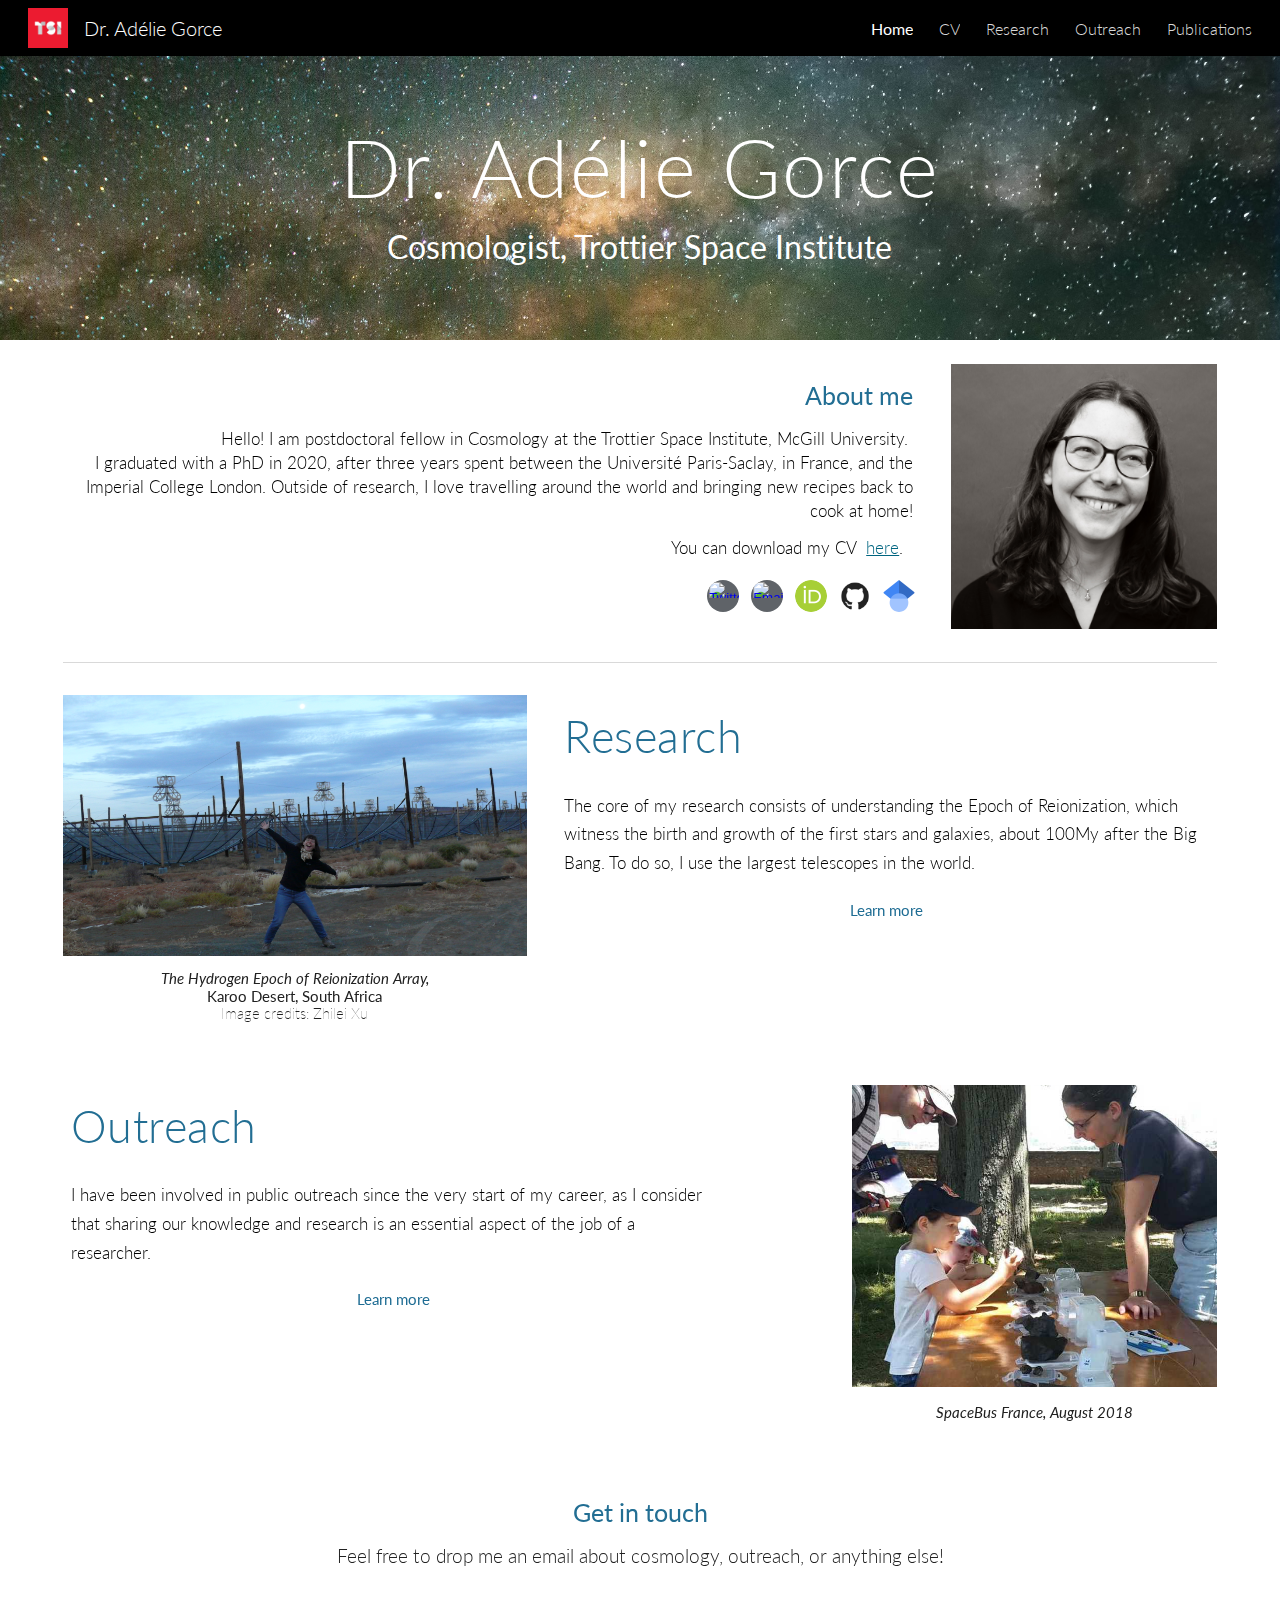
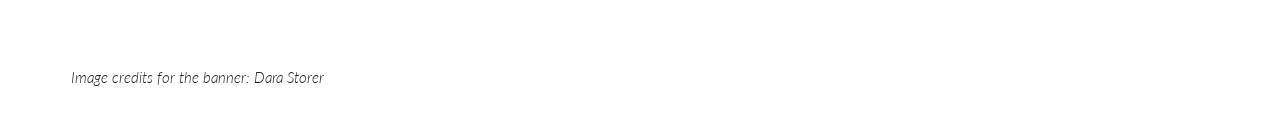
==== index.html @ de523c7a "Added site pictures" ====
<!DOCTYPE html><html lang="en"><head><meta name="google-site-verification" content="ETw1Xd-5YiRYXZxhkNo3bR3T015tTL8FIUYxfMXiI8A" /><meta charset="utf-8"><script nonce="xFZ-DB6CaqC1_EtNDK1drQ">var DOCS_timing={}; DOCS_timing['sl']=new Date().getTime();</script><script nonce="xFZ-DB6CaqC1_EtNDK1drQ">function _DumpException(e) {throw e;}</script><script nonce="xFZ-DB6CaqC1_EtNDK1drQ">_docs_flag_initialData={"docs-ails":"docs_warm","docs-fwds":"docs_nf","docs-crs":"docs_crs_nfd","docs-fl":1,"docs-l1lc":7,"docs-l1lm":"unknown","docs-l2lc":7,"docs-l2lm":"unknown","docs-l2t":0,"docs-orl":9,"docs-shdn":1,"docs-tfh":"","info_params":{"token":"AHL0AtKto4W-mHdZw6TuOHR5piVI-UGzxw:1677596021120"},"docs-eohmo":false,"uls":"{\"langs\":[\"en_CA\"],\"itcs\":[],\"override\":\"\",\"selected\":\"\",\"activated\":false}","scotty_upload_url":"/upload/sites/resumable","docs-net-udmi":500000,"docs-net-udpt":40000,"docs-net-udur":"/upload/blob/sites","docs-net-usud":true,"docs-obsImUrl":"https://ssl.gstatic.com/docs/common/netcheck.gif","docs-efrsde":false,"docs-text-ewf":true,"docs-wfsl":["ca","da","de","en","es","fi","fr","it","nl","no","pt","sv"],"docs-efpsf":true,"docs-ejsfawf":false,"docs-eksfawf":false,"docs-edfn":true,"docs-efpsp":true,"docs-localstore-eidsilfm":false,"docs-ecfdsfj":false,"docs-esreff":false,"docs-ecuach":false,"docs-cclt":2033,"docs-ecci":false,"docs-esi":false,"docs-api-keys":{},"buildLabel":"atari_2023.08-Tue-0500_RC00","docs-show_debug_info":false,"ondlburl":"//docs.google.com","drive_url":"//drive.google.com","app_url":"https://sites.google.com/","docs-itrf":false,"docs-gsmd":"","docs-eidfc":true,"docs-msid":32767,"docs-mif":1000,"docs-icdmt":["image/png","image/jpeg"],"docs-rauiu":false,"docs-mip":50000000,"docs-eatt":false,"docs-mib":50000000,"docs-mid":2048,"docs-rid":1024,"docs-sup":"","docs-seu":"https://sites.google.com/d/1Ksxao2IYaR6INYoZJVdm6QwtVvaYiHre/edit","docs-crp":"/d/1Ksxao2IYaR6INYoZJVdm6QwtVvaYiHre/p/18YQhB7fpCAA8FFAHOoiD18oKYyTHAZwx/takeout","docs-crq":"siteRevision\u003d1\u0026pageRevision\u003d1\u0026token\u003dAIS0cV9vLoQZklnDi_GKvCwnA2Jg4npvSxKgDz4eSE83f6O3BTMgXRdWGaH1-l8qQHSl4VUTiTfdKbMxcvU7aQXYgAGaCE87TWa7Zk8my0Bp1fpsMbieu8lqMiqP8d5ZysvuR2vs7Vkn6w%3D%3D\u0026isHead\u003dtrue\u0026placeAllImagesInSiteDir\u003dfalse","docs-ucd":"docs.usercontent.google.com","docs-uptc":["lsrp","ca","sh","noreplica","tam","ntd","ths","ouid","sle","dl","hi","hi_ext","usp","urp","utm_source","utm_medium","utm_campaign","utm_term","utm_content"],"docs-doddn":"","docs-uddn":"","docs-cwsd":"","docs-spdy":false,"xdbcfAllowHostNamePrefix":true,"xdbcfAllowXpc":false,"docs-dbctc":false,"docs-ecid":false,"docs-iror":false,"docs-epq":false,"docs-gsoil":"docs_gsus","docs-ilbefsd":false,"docs-lbefm":0,"docs-lbesty":0,"docs-thtea":false,"docs-tdc":"[{\"id\":\"0:Basics\",\"name\":\"Basics\",\"deletedIds\":[]},{\"id\":\"0:Brochures\",\"name\":\"Brochures \\u0026 newsletters\",\"deletedIds\":[]},{\"id\":\"0:Calendars\",\"name\":\"Calendars \\u0026 schedules\",\"deletedIds\":[]},{\"id\":\"0:Business\",\"name\":\"Contracts, onboarding, and other forms\",\"deletedIds\":[]},{\"id\":\"0:Finance\",\"name\":\"Finance \\u0026 accounting\",\"deletedIds\":[]},{\"id\":\"0:Letters\",\"name\":\"Letters\",\"deletedIds\":[]},{\"id\":\"0:Reports\",\"name\":\"Reports \\u0026 proposals\",\"deletedIds\":[]},{\"id\":\"0:Planners\",\"name\":\"Trackers\",\"deletedIds\":[]},{\"id\":\"Unparented\",\"name\":\"Uncategorized\",\"deletedIds\":[\"0:NoTemplateCategories\"]}]","docs-ttt":0,"docs-tcdtc":"[]","docs-mtdl":500,"docs-ividtg":false,"docs-tdcp":0,"docs-tdvc":false,"docs-tmbp":false,"docs-hetsdd":false,"docs-hetsdiaow":false,"docs-tintd":false,"docs-tafl":true,"docs-erdiiv":false,"docs-ecei":false,"docs-acap":["docs.security.access_capabilities",1,1,1,1,1,1,1,1,1,1,1,1,1,1,1,0,1,1,0,0,0,0],"docs-ci":"1Ksxao2IYaR6INYoZJVdm6QwtVvaYiHre","docs-eccfs":false,"docs-eefufd":false,"docs-ndt":"Untitled site","docs-prn":"Google Sites","docs-een":false,"docs-as":"","docs-etdimo":false,"docs-mdck":"","docs-mriim":1800000,"docs-eccbs":false,"docs-rlmp":true,"docs-mmpt":9000,"docs-erd":false,"docs-erfar":false,"docs-ensb":false,"docs-ddts":false,"docs-uootuns":false,"docs-amawso":false,"docs-ofmpp":false,"docs-anlpfdo":false,"docs-eslars":true,"docs-eem":false,"docs-phe":"","docs-glu":"","docs-wsu":"","docs-wsup":"","docs-pse":"PROD","docs-sccfo":"PROD","docs-eridm":false,"docs-pid":"101232132586285736012","docs-eedmlf":false,"docs-emmda":false,"docs-ricocpb":false,"docs-rdowr":false,"docs-effnp":false,"docs-cttmtbr":0,"docs-eaaswoc":false,"docs-edlo":false,"docs-cttmteq":0,"docos-edces":false,"docs-dec":false,"docs-eiasrpu":false,"docs-ectt":false,"docs-ebbouf":false,"docs-ecgd":false,"docs-pcfloc":false,"docs-dsps":false,"docs-embmd":true,"docs-hft":"","docs-ececs":false,"docs-ecurf":false,"docs-efsii":false,"docs-elcfd":false,"docs-edmitm":false,"docs-enjec":false,"server_time_ms":1677596021123,"gaia_session_id":"","app-bc":"#3f51b5","enable_iframed_embed_api":false,"docs-isb":false,"docs-agdc":false,"docs-anddc":true,"docs-adndldc":false,"docs-dhnap":"sites.google.com","docs-ds":"https","docs-text-efrnma":false,"docs-clibs":1000,"docs-cirts":0,"docs-cide":true,"docs-cn":"","docs-dom":false,"docs-epbqbl":false,"docs-ecer":false,"docs-ecir":false,"docs-ecssl":false,"docs-ecped":false,"docs-ecprgba":false,"docs-eccc":false,"docs-echiu":true,"docs-edpq":false,"docs-edamc":false,"docs-edomic":false,"docos-eddltc":true,"docos-edcab":true,"docs-eddm":false,"docs-edsi":false,"kix-edrat":false,"kix-edratv2":false,"docs-edhqlfr":false,"docs-eehlb":false,"docs-reiie":true,"docs-fwd":false,"docs-efpgwb":false,"docs-efu":false,"docs-eibu":false,"docs-eibs":false,"docs-eiecr":true,"docs-eimlfh":false,"docs-eiemu":false,"docs-eir":false,"docs-elds":false,"docs-eoso":false,"docs-epmi":false,"docs-eph":false,"docs-epat":true,"docs-net-erseh":false,"docs-esbws":false,"kix-eshcmp":false,"docs-essph":false,"docs-eswwu":false,"docs-ete":false,"docs-eud":false,"docs-eult":false,"docs-ekwb":false,"docs-extcd":false,"docs-net-ehfeb":false,"docs-hcwidu":false,"docs-ipmmp":true,"docs-ipuv":true,"docs-tdd":false,"docs-plimif":20.0,"docs-rsc":"","docs-rgifem":true,"docs-sptm":false,"docs-ssi":false,"docs-uenla":false,"docs-uetm":false,"docs-uht":"","docs-uoci":"","docs-wia":"MORE_ICONS","docs-gth":"","docs-ndsom":[],"docs-dm":"application/vnd.google-apps.drive-sdk.897606708560","docs-sdsom":[],"docs-po":"https://sites.google.com","docs-to":"https://sites.google.com","docs-egit":false,"opendv":false,"onePickImportDocumentUrl":"","opmbs":50000000,"opmpd":7071,"opbu":"https://docs.google.com/picker","opru":"https://sites.google.com/relay.html","opdu":true,"ophi":"atari","opst":"","opuci":"","docs-eopiiv2":true,"projector_base_url":"//drive.google.com","docs-drk":[],"docs-erkpp":false,"docs-erkfsu":true,"docs-pn":171,"docs-ct":"s","docs-rn":1989902459,"docs-idu":false,"docs-cpv":1,"docs-hecud":false,"docs-heoi":false,"docs-urouih":false,"docs-alu":"https://myaccount.google.com/language","docs-hue":"adelie.gorce@gmail.com","docs-ect":true,"docs-edt":true,"docs-cpks":["[\"bfc5b9f7080895e1\",\"AAVFbsEjDxE7R4aJxmsNcJ5FoTrox9UhHFRX4Oqv4SLa9colWlBo18YkP3C+mSDJFdw9d/3FL06j\"]","[\"d2118726c1ac2cba\",\"AK2fzyAWh124qkiPYFdPR1HVyWSWtb2IZgOocLkpN+VhOi+GSoo4aqaw73eFpBOv1SmlVcksYKdu\"]"],"docs-hasid":"Sites","docs-hdod":"sites.google.com","docs-ehci":false,"docs-hdck":"AIzaSyCF97XfLoejM9NhWDAZeOcjC6kOEsEmv6A","docs-hucs":true,"docs-hufcm":false,"docs-hunca":false,"docs-cbrs":50,"docs-caru":"https://clients6.google.com","docs-cbau":"https://drive.google.com","docs-cfru":"https://lh3.google.com","docs-ctak":"AIzaSyAWGrfCCr7albM3lmCc937gx4uIphbpeKQ","docs-cgav":0,"docs-cci":2,"docs-gap":"/drive/v2internal","jobset":"prod","docs-eafn":false,"docs-nad":"sites.google.com","docs-ccwt":80,"docs-epcc":false,"docs-eqspdcc":false,"docs-eqspdcd":false,"docs-esehbc":false,"docs-esehbd":false,"docs-sqcuu":true,"docs-uaid":false,"docs-uaqs":0,"docs-sol":false,"docs-dvs":1,"docs-dac":1,"docs-ilbrc":true,"docs-dlpe":false,"docs-eirj":false,"docs-erre":true,"docs-epvh":false,"docs-erfm":true,"enable_omnibox":true,"docs-eqam":false,"docs-euaool":false,"docs-eua":false,"docs-ebfgf":false,"docs-uahnt":"","docs-esap":true,"docs-efib":false,"docs-se":false,"docs-eaa":false,"docs-eecs":false,"docs-eisib":true,"docs-emtr":false,"docs-dafjera":false,"docs-daflia":false,"docs-dafgfma":false,"docs-fta-fnrhci":false,"docs-essu":true,"atari-emtpr":false,"atari-ebidm":true,"atari-ebids":false,"atari-emasgcfrg":true,"atari-edtm":true,"atari-eibrm":false,"atari-ectm":false,"atari-ects":false,"atari-ebam":true,"docs-text-elei":false,"docs-text-usc":true,"atari-bae":true,"docs-text-etsrdpn":false,"docs-text-etsrds":false,"docs-text-erdfs":false,"docs-text-encps":false,"docs-text-eeves":false,"docs-text-endes":false,"docs-text-etocls":false,"docs-text-escpv":false,"docs-text-efts":false,"docs-text-ecfs":false,"docs-text-ecss":false,"docs-text-evs":false,"docs-text-etvs":false,"docs-text-etvls":false,"docs-text-ethples":false,"docs-text-echs":false,"docs-text-eessips":false,"docs-text-eesntps":false,"docs-text-eesss":false,"docs-text-etls":false,"docs-text-eses":false,"docs-text-etes":false,"docs-text-ems":false,"docs-text-edctps":false,"docs-text-edctzs":false,"docs-text-eetsfem":false,"docs-text-eetpm":false,"docs-text-lns":false,"docs-text-ttts":false,"docs-text-edhcfs":false,"docs-text-etb":false,"docs-text-esbefr":false,"docs-text-ipi":false,"docs-etshc":false,"docs-text-tbcb":2.0E7,"docs-text-ftls":true,"docs-efsmsdl":false,"docs-euoftm":false,"docs-text-etof":false,"docs-etbe":false,"docs-text-ehlb":false,"docs-text-epa":true,"docs-text-ecls":true,"docs-text-enbcr":false,"docs-text-svofc":false,"atari-esrt":true,"atari-ofdu":"https://docs.google.com/picker?protocol\u003dgadgets\u0026parent\u003dhttps://sites.google.com/relay.html\u0026hostId\u003datari-fonts\u0026title\u003dFonts\u0026hl\u003den\u0026origin\u003dhttps://sites.google.com\u0026navHidden\u003dtrue\u0026multiselectEnabled\u003dtrue\u0026selectButtonLabel\u003dOK\u0026nav\u003d((%22fonts%22))","atari-jefp":"/_/jserror","enable_csi":false,"csi_service_name":"","docs-jepp":"/_","docs-fpid":104240,"docs-enable_feedback_svg":true,"docs-hauc":true,"docs-huogmb":true,"docs-eeii":false,"docs-eldi":false,"docs-dli":false,"docs-liap":"/logImpressions","ilcm":{"eui":"AHKXmL31z0BInPYUME2AAj6kpFmcTyAXAlgvGrfe6F2slxtVBKUiAkSD0w2KB1AzeS_rpISUmpqK","je":1,"sstu":1677596021131846,"si":"CMyUqpe8uP0CFRFfHwodZnMFPQ","gsc":null,"ei":[5703839,5704621,5706832,5706836,5707711,5724153,5734412,5735806,5737254,5737441,5737800,5738529,5740814,5743124,5747263,5748029,5751766,5752694,5753329,5754229,5760348,5760827,5762729,5764268,5765551,5766777,5767851,5772865,5773678,5773834,5774347,5774385,5776517,5776853,5776917,5777194,5779802,5780205,14101306,14101502,14101510,14101534,48966122,49369425,49372443,49375322,49376001,49378889,49451559,49453045,49453794,49472071,49487578,49499456,49512373,49622831,49623181,49624080,49644023,49700904,49703991,49765382,49796937,49816165,49822929,49837788,49839579,49842863,49882822,49898325,49923487,49973419,49979307,50022334,50263472,50291080,50313182,50322323],"crc":0,"cvi":[]},"docs-ccdil":false,"docs-eil":true,"docs-eoi":false,"docs-ema":true,"docs-emi":true,"docs-eeytpgc":true,"docs-feytpgc":false,"docs-nrfd":false,"docs-dcr":false,"docs-saww":false,"docs-eytpgcv":0,"docs-jscb":false}; _docs_flag_cek='OqGLvfO_6z3NbFba77vbjQ\x3d\x3d'; if (window['DOCS_timing']) {DOCS_timing['ifdld']=new Date().getTime();}</script><meta name="viewport" content="width=device-width, initial-scale=1"><meta http-equiv="X-UA-Compatible" content="IE=edge"><meta name="referrer" content="strict-origin-when-cross-origin"><link rel="icon" href="https://ssl.gstatic.com/atari/images/public/favicon.ico"><link href="https://fonts.googleapis.com/css?family=Lato%3A300%2C300italic%2C400%2C400italic%2C700%2C700italic&display=swap" rel="stylesheet" nonce="IoZYrYeXfXjmvQR4C-hB-g"><link href="https://fonts.googleapis.com/css?family=Google+Sans:400,500|Roboto:300,400,500,700|Source+Code+Pro:400,700&display=swap" rel="stylesheet" nonce="IoZYrYeXfXjmvQR4C-hB-g"><style nonce="IoZYrYeXfXjmvQR4C-hB-g">@media only screen and (max-width: 479px){.puwcIf{font-size: 20.0pt;}}@media only screen and (min-width: 480px) and (max-width: 767px){.puwcIf{font-size: 22.0pt;}}@media only screen and (min-width: 768px) and (max-width: 1279px){.puwcIf{font-size: 24.0pt;}}@media only screen and (min-width: 1280px){.puwcIf{font-size: 24.0pt;}}@media only screen and (max-width: 479px){.afVDVd{font-size: 40.0pt;}}@media only screen and (min-width: 480px) and (max-width: 767px){.afVDVd{font-size: 51.0pt;}}@media only screen and (min-width: 768px) and (max-width: 1279px){.afVDVd{font-size: 60.0pt;}}@media only screen and (min-width: 1280px){.afVDVd{font-size: 60.0pt;}}</style><style nonce="IoZYrYeXfXjmvQR4C-hB-g">/*! normalize.css v2.1.1 | MIT License | git.io/normalize */article,aside,details,figcaption,figure,footer,header,hgroup,main,nav,section,summary{display:block}audio,canvas,video{display:inline-block}audio:not([controls]){display:none;height:0}[hidden]{display:none}html{font-family:sans-serif;-ms-text-size-adjust:100%;-webkit-text-size-adjust:100%}body{margin:0}a:focus{outline:thin dotted}a:active,a:hover{outline:0}h1{font-size:2em;margin:.67em 0}abbr[title]{border-bottom:1px dotted}b,strong{font-weight:bold}dfn{font-style:italic}hr{box-sizing:content-box;height:0}mark{background:#ff0;color:#000}code,kbd,pre,samp{font-family:monospace,serif;font-size:1em}pre{white-space:pre-wrap}q{quotes:"\201C" "\201D" "\2018" "\2019"}small{font-size:80%}sub,sup{font-size:75%;line-height:0;position:relative;vertical-align:baseline}sup{top:-.5em}sub{bottom:-.25em}img{border:0}svg:not(:root){overflow:hidden}figure{margin:0}fieldset{border:1px solid #c0c0c0;margin:0 2px;padding:.35em .625em .75em}legend{border:0;padding:0}button,input,select,textarea{font-family:inherit;font-size:100%;margin:0}button,input{line-height:normal}button,select{text-transform:none}button,html input[type="button"],input[type="reset"],input[type="submit"]{-webkit-appearance:button;cursor:pointer}button[disabled],html input[disabled]{cursor:default}input[type="checkbox"],input[type="radio"]{box-sizing:border-box;padding:0}input[type="search"]{-webkit-appearance:textfield;box-sizing:content-box}input[type="search"]::-webkit-search-cancel-button,input[type="search"]::-webkit-search-decoration{-webkit-appearance:none}button::-moz-focus-inner,input::-moz-focus-inner{border:0;padding:0}textarea{overflow:auto;vertical-align:top}table{border-collapse:collapse;border-spacing:0}.VIpgJd-TzA9Ye-eEGnhe{position:relative;display:-moz-inline-box;display:inline-block}* html .VIpgJd-TzA9Ye-eEGnhe{display:inline}*:first-child+html .VIpgJd-TzA9Ye-eEGnhe{display:inline}group,row,tile{display:block}.XKSfm-Sx9Kwc,.XKSfm-Sx9Kwc-xJ5Hnf{z-index:110}html{height:100%}body{height:100%;padding:0}.fktJzd *,.fktJzd *:before,.fktJzd *:after{-webkit-box-sizing:border-box;-webkit-box-sizing:border-box;box-sizing:border-box}.LS81yb,.oKdM2c{width:100%;margin-top:0;margin-bottom:0;max-width:1280px;*zoom:1}.LS81yb{padding-left:5px;padding-right:5px}.JNdkSc,.jXK9ad,.oaCj6d{-webkit-box-sizing:border-box;box-sizing:border-box;display:inline-block;padding-left:0;padding-right:0;position:relative;vertical-align:top;width:100%}.jXK9ad-SmKAyb{width:100%}.vB4mjb{-webkit-align-items:center;align-items:center;height:64px;display:-webkit-box;display:-webkit-flex;display:flex;-webkit-justify-content:center;justify-content:center;padding:0 12px;width:100%}.jCzMm{overflow:hidden;overflow-wrap:break-word}@media only screen and (max-width:479px){.vB4mjb{height:48px;padding:0 6px}.vB4mjb.phf0q{-webkit-flex-direction:column;flex-direction:column;height:96px}.jCzMm{margin-top:4px;margin-bottom:12px;overflow:hidden;text-align:center;text-overflow:ellipsis;white-space:nowrap;width:100%}.vKRmoe{margin-bottom:8px}.vB4mjb .vKRmoe{padding-left:0}}.vKRmoe{display:-webkit-box;display:-webkit-flex;display:flex;padding-left:23px}.cc0d9d{-webkit-box-flex:0;-webkit-flex:0;flex:0;position:relative;margin-top:10px;display:-webkit-box;display:-webkit-flex;display:flex;-webkit-box-orient:horizontal;-webkit-box-direction:normal;-webkit-flex-direction:row;flex-direction:row;-webkit-box-pack:center;-webkit-justify-content:center;justify-content:center;-webkit-box-align:center;-webkit-align-items:center;align-items:center}.ZbQFKd{height:10px;width:10px;margin:0 4px;background-color:rgb(189,193,198);border-radius:50%;display:inline-block;-webkit-transition:background-color .6s ease,width .4s ease-in-out,height .4s ease-in-out;transition:background-color .6s ease,width .4s ease-in-out,height .4s ease-in-out}.ZbQFKd.iBBDgd{height:0;width:0;margin:0}.ZbQFKd.qIwn1b{height:8px;width:8px}.ZbQFKd.kshb5{height:6px;width:6px}.dVFkob{-webkit-box-flex:0;-webkit-flex:0 1 1.2em;flex:0 1 1.2em;height:1.2em;overflow:hidden;padding:0 8px;text-align:center;display:-webkit-box;display:-webkit-flex;display:flex;-webkit-box-pack:center;-webkit-justify-content:center;justify-content:center;-webkit-box-orient:vertical;-webkit-box-direction:normal;-webkit-flex-direction:column;flex-direction:column;margin-top:10px;position:relative;font-size:9pt}.Ecdcnc{overflow:hidden;position:relative;text-overflow:ellipsis;white-space:nowrap}.L6cTce{display:none!important}::-webkit-scrollbar{height:16px;overflow:visible}::-webkit-scrollbar-button{height:0;width:0}::-webkit-scrollbar-track{background-clip:padding-box;border:solid transparent;border-width:0 0 0 4px}::-webkit-scrollbar-track:horizontal{border-width:4px 0 0}::-webkit-scrollbar-track:hover{background-color:rgba(0,0,0,.05);-webkit-box-shadow:inset 1px 0 0 rgba(0,0,0,.1);box-shadow:inset 1px 0 0 rgba(0,0,0,.1)}::-webkit-scrollbar-track:horizontal:hover{-webkit-box-shadow:inset 0 1px 0 rgba(0,0,0,.1);box-shadow:inset 0 1px 0 rgba(0,0,0,.1)}::-webkit-scrollbar-track:active{background-color:rgba(0,0,0,.05);-webkit-box-shadow:inset 1px 0 0 rgba(0,0,0,.14),inset -1px 0 0 rgba(0,0,0,.07);box-shadow:inset 1px 0 0 rgba(0,0,0,.14),inset -1px 0 0 rgba(0,0,0,.07)}::-webkit-scrollbar-track:horizontal:active{-webkit-box-shadow:inset 0 1px 0 rgba(0,0,0,.14),inset 0 -1px 0 rgba(0,0,0,.07);box-shadow:inset 0 1px 0 rgba(0,0,0,.14),inset 0 -1px 0 rgba(0,0,0,.07)}.tk3N6e-qrhCuc-to915::-webkit-scrollbar-track:hover{background-color:rgba(255,255,255,.1);-webkit-box-shadow:inset 1px 0 0 rgba(255,255,255,.2);box-shadow:inset 1px 0 0 rgba(255,255,255,.2)}.tk3N6e-qrhCuc-to915::-webkit-scrollbar-track:horizontal:hover{-webkit-box-shadow:inset 0 1px 0 rgba(255,255,255,.2);box-shadow:inset 0 1px 0 rgba(255,255,255,.2)}.tk3N6e-qrhCuc-to915::-webkit-scrollbar-track:active{background-color:rgba(255,255,255,.1);-webkit-box-shadow:inset 1px 0 0 rgba(255,255,255,.25),inset -1px 0 0 rgba(255,255,255,.15);box-shadow:inset 1px 0 0 rgba(255,255,255,.25),inset -1px 0 0 rgba(255,255,255,.15)}.tk3N6e-qrhCuc-to915::-webkit-scrollbar-track:horizontal:active{-webkit-box-shadow:inset 0 1px 0 rgba(255,255,255,.25),inset 0 -1px 0 rgba(255,255,255,.15);box-shadow:inset 0 1px 0 rgba(255,255,255,.25),inset 0 -1px 0 rgba(255,255,255,.15)}::-webkit-scrollbar-thumb{min-height:28px;padding:100px 0 0;-webkit-box-shadow:inset 1px 1px 0 rgba(0,0,0,.1),inset 0 -1px 0 rgba(0,0,0,.07);box-shadow:inset 1px 1px 0 rgba(0,0,0,.1),inset 0 -1px 0 rgba(0,0,0,.07)}::-webkit-scrollbar-thumb:horizontal{border-width:6px 1px 1px;padding:0 0 0 100px;-webkit-box-shadow:inset 1px 1px 0 rgba(0,0,0,.1),inset -1px 0 0 rgba(0,0,0,.07);box-shadow:inset 1px 1px 0 rgba(0,0,0,.1),inset -1px 0 0 rgba(0,0,0,.07)}::-webkit-scrollbar-thumb:hover{-webkit-box-shadow:inset 1px 1px 1px rgba(0,0,0,.25);box-shadow:inset 1px 1px 1px rgba(0,0,0,.25)}::-webkit-scrollbar-thumb:active{-webkit-box-shadow:inset 1px 1px 3px rgba(0,0,0,.35);box-shadow:inset 1px 1px 3px rgba(0,0,0,.35)}.tk3N6e-qrhCuc-to915::-webkit-scrollbar-thumb{background-color:rgba(255,255,255,.3);-webkit-box-shadow:inset 1px 1px 0 rgba(255,255,255,.15),inset 0 -1px 0 rgba(255,255,255,.1);box-shadow:inset 1px 1px 0 rgba(255,255,255,.15),inset 0 -1px 0 rgba(255,255,255,.1)}.tk3N6e-qrhCuc-to915::-webkit-scrollbar-thumb:horizontal{-webkit-box-shadow:inset 1px 1px 0 rgba(255,255,255,.15),inset -1px 0 0 rgba(255,255,255,.1);box-shadow:inset 1px 1px 0 rgba(255,255,255,.15),inset -1px 0 0 rgba(255,255,255,.1)}.tk3N6e-qrhCuc-to915::-webkit-scrollbar-thumb:hover{background-color:rgba(255,255,255,.6);-webkit-box-shadow:inset 1px 1px 1px rgba(255,255,255,.37);box-shadow:inset 1px 1px 1px rgba(255,255,255,.37)}.tk3N6e-qrhCuc-to915::-webkit-scrollbar-thumb:active{background-color:rgba(255,255,255,.75);-webkit-box-shadow:inset 1px 1px 3px rgba(255,255,255,.5);box-shadow:inset 1px 1px 3px rgba(255,255,255,.5)}.tk3N6e-qrhCuc-xTH6G::-webkit-scrollbar-track{border-width:0 1px 0 6px}.tk3N6e-qrhCuc-xTH6G::-webkit-scrollbar-track:horizontal{border-width:6px 0 1px}.tk3N6e-qrhCuc-xTH6G::-webkit-scrollbar-track:hover{background-color:rgba(0,0,0,.035);-webkit-box-shadow:inset 1px 1px 0 rgba(0,0,0,.14),inset -1px -1px 0 rgba(0,0,0,.07);box-shadow:inset 1px 1px 0 rgba(0,0,0,.14),inset -1px -1px 0 rgba(0,0,0,.07)}.tk3N6e-qrhCuc-xTH6G.tk3N6e-qrhCuc-to915::-webkit-scrollbar-track:hover{background-color:rgba(255,255,255,.07);-webkit-box-shadow:inset 1px 1px 0 rgba(255,255,255,.25),inset -1px -1px 0 rgba(255,255,255,.15);box-shadow:inset 1px 1px 0 rgba(255,255,255,.25),inset -1px -1px 0 rgba(255,255,255,.15)}.tk3N6e-qrhCuc-xTH6G::-webkit-scrollbar-thumb{border-width:0 1px 0 6px}.tk3N6e-qrhCuc-xTH6G::-webkit-scrollbar-thumb:horizontal{border-width:6px 0 1px}::-webkit-scrollbar-corner{background:transparent}body::-webkit-scrollbar-track-piece{background-clip:padding-box;background-color:#f5f5f5;border:solid #fff;border-width:0 0 0 3px;-webkit-box-shadow:inset 1px 0 0 rgba(0,0,0,.14),inset -1px 0 0 rgba(0,0,0,.07);box-shadow:inset 1px 0 0 rgba(0,0,0,.14),inset -1px 0 0 rgba(0,0,0,.07)}body::-webkit-scrollbar-track-piece:horizontal{border-width:3px 0 0;-webkit-box-shadow:inset 0 1px 0 rgba(0,0,0,.14),inset 0 -1px 0 rgba(0,0,0,.07);box-shadow:inset 0 1px 0 rgba(0,0,0,.14),inset 0 -1px 0 rgba(0,0,0,.07)}body::-webkit-scrollbar-thumb{border-width:1px 1px 1px 5px}body::-webkit-scrollbar-thumb:horizontal{border-width:5px 1px 1px}body::-webkit-scrollbar-corner{background-clip:padding-box;background-color:#f5f5f5;border:solid #fff;border-width:3px 0 0 3px;-webkit-box-shadow:inset 1px 1px 0 rgba(0,0,0,.14);box-shadow:inset 1px 1px 0 rgba(0,0,0,.14)}html{font-size:16px}ul,ul ul{list-style-type:square}.yaqOZd{-webkit-background-size:cover;background-size:cover;display:table;position:relative;table-layout:fixed;width:100%}.IFuOkc{-webkit-background-size:cover;background-size:cover;display:table;table-layout:fixed}@media only screen and (max-width:767px){.yaqOZd,.IFuOkc{padding-bottom:0;padding-top:0}}@media only screen and (min-width:768px){.yaqOZd:not(.LB7kq):not(.WxWicb){padding-bottom:1.5rem;padding-top:1.5rem}}.yaqOZd:before,.IFuOkc:before,.IFuOkc:after,.zfr3Q:before,.baZpAe:before{bottom:0;content:"";display:none;left:0;pointer-events:none;position:absolute;right:0;top:0}.nyKByd .IFuOkc:before{background-color:#212121;opacity:0;display:block}.tpmmCb .IFuOkc:before{background-color:#fff;opacity:0;display:block}.IFuOkc{display:table-cell;height:100%;left:0;pointer-events:none;position:absolute;top:0;width:100%}.WFZZBb .jXK9ad{vertical-align:middle}.cJgDec .aw5Odc,.cJgDec .dhtgD:hover,.cJgDec .dhtgD:visited,.LB7kq .aw5Odc,.LB7kq .dhtgD:hover,.LB7kq .dhtgD:visited{color:inherit}.mYVXT{display:table-cell;vertical-align:middle;width:100%}.nku4ae{max-width:1184px;margin:auto}.nku4ae.U5PNae{max-width:752px;margin:auto}.zfr3Q{font-variant-ligatures:none;margin:0;outline:none;position:relative}.zfr3Q[dir="rtl"]{text-align:right}.TMjjoe:not(.TYR86d){display:block}.qM9fHf{background-color:rgba(0,0,0,.06);font-family:"Source Code Pro","monospace";font-weight:400}.s1gOZb{background-color:rgba(0,0,0,.06);border:1px solid rgba(255,255,255,.12);-webkit-border-radius:3px;border-radius:3px;margin:12px 0 0 0;padding:5px}.FVr0A code{font-family:"Source Code Pro","monospace"}.zfr3Q.FVr0A{line-height:1.4;margin:0}.yaqOZd .zfr3Q:first-child,.zfr3Q:first-child,.BKnRcf:first-child,.UVNKR:first-child,.n8H08c .TYR86d:first-child{margin-top:0;padding-top:0}.yaqOZd .aP9Z7e:first-child+.zfr3Q,.aP9Z7e:first-child+.zfr3Q{margin-top:0;padding-top:0}.yaqOZd .aP9Z7e:first-child,.aP9Z7e:first-child{margin-bottom:0}.yaqOZd .zfr3Q:last-child,.zfr3Q:last-child,.BKnRcf:last-child,.UVNKR:last-child,.n8H08c .TYR86d:last-child{margin-bottom:0;padding-bottom:0}.n8H08c{padding-left:20px;margin:6px 0 0 0}.n8H08c .n8H08c,.n8H08c .TYR86d{margin:6px 0 0 0}.zfr3Q{text-decoration:inherit;color:inherit;font-size:inherit;font-style:inherit;font-weight:inherit}.dhtgD{color:inherit;font-size:inherit;font-style:inherit;font-weight:inherit;text-decoration:underline}.aw5Odc{color:inherit}.dhtgD.rXJpyf,.dhtgD.rXJpyf:hover{color:inherit}a.chg4Jd:focus{outline:0;-webkit-box-shadow:0 0 0 2px #4285f4,0 0 0 3px rgba(255,255,255,.8);box-shadow:0 0 0 2px #4285f4,0 0 0 3px rgba(255,255,255,.8)}a.chg4Jd.HB1eCd-X3SwIb-hSRGPd:focus,a.chg4Jd.HB1eCd-X3SwIb-hSRGPd-di8rgd-KBDgbd:focus{-webkit-box-shadow:none;box-shadow:none}a.HB1eCd-X3SwIb-hSRGPd-di8rgd-KBDgbd{padding:2px;margin:-2px}a.HB1eCd-X3SwIb-hSRGPd-di8rgd-KBDgbd:focus{border:1px dashed;padding:1px}a.HB1eCd-X3SwIb-hSRGPd{padding:2px!important;margin:-2px -2px -2px 4px}a.HB1eCd-X3SwIb-hSRGPd:focus{border:1px dashed;padding:1px!important}::-webkit-scrollbar{-webkit-border-radius:100px;background-color:rgba(0,0,0,0);width:9px}::-webkit-scrollbar-thumb{-webkit-border-radius:100px;background:rgba(0,0,0,.2)}::-webkit-scrollbar-thumb:hover{-webkit-border-radius:100px;background:rgba(0,0,0,.35)}::-webkit-scrollbar-thumb:active{-webkit-border-radius:4px;background:rgba(0,0,0,.45)}.Zjiec:before,.YTv4We:before,.j10yRb:before{bottom:0;content:"";display:none;left:0;pointer-events:none;position:absolute;right:0;top:0}.PsKE7e,.I35ICb>a{color:inherit;font-size:inherit;font-style:inherit;font-weight:inherit}.PsKE7e,.I35ICb>a{text-decoration:inherit}.IKA38e{padding-right:12px}.I35ICb{position:relative}.hDrhEe{padding-left:12px;vertical-align:middle}.aJHbb{cursor:pointer;overflow:hidden}.aJHbb:focus{outline:0}.JzO0Vc{width:250px}.jYxBte{list-style-type:none;margin:0;padding:0}.jYxBte ul{list-style-type:none;padding-left:0}.PsKE7e,.aJHbb{display:block;position:relative;text-overflow:ellipsis;white-space:nowrap}.Zjiec{cursor:pointer;position:relative;text-decoration:none;z-index:20}.Zjiec>span{color:inherit;display:block;outline:none;overflow:hidden;position:relative;text-overflow:ellipsis}.YTv4We{color:white;cursor:pointer;height:55px;outline:none;padding:16px 12px;width:48px}.YTv4We:before{height:32px;left:8px;top:12px;width:32px}.j10yRb{bottom:50%;cursor:pointer;display:inline-block;height:24px;left:-36px;outline:none;padding-left:12px;position:absolute;-webkit-transform:translateY(50%);transform:translateY(50%);vertical-align:middle;width:36px}.j10yRb:before{left:12px}.YTv4We.chg4Jd:focus:before,.j10yRb.chg4Jd:focus:before{color:white;display:block;border-style:solid;border-width:1px}.ZXW7w{opacity:.26}.wFCWne{transition:transform 0.45s cubic-bezier(0.4,0,0.2,1);height:24px;width:24px}.hlJH0,.HBu6N,.cLAGQe{transition:transform 0.45s cubic-bezier(0.4,0,0.2,1)}.wFCWne path.HBu6N.o0iVae{-webkit-transition:all 0.45s cubic-bezier(0.4,0,0.2,1),opacity 0.45s 0.45s;transition:all 0.45s cubic-bezier(0.4,0,0.2,1),opacity 0.45s 0.45s}.wFCWne.o0iVae{-webkit-transform:rotate(90deg);transform:rotate(90deg)}.o0iVae .hlJH0{-webkit-transform:rotate(45deg) translate(0px,5px);transform:rotate(45deg) translate(0px,5px)}.o0iVae .HBu6N{-webkit-transform:rotate(135deg);transform:rotate(135deg);opacity:0}.o0iVae .cLAGQe{-webkit-transform:rotate(135deg) translate(0px,-5px);transform:rotate(135deg) translate(0px,-5px)}.JzO0Vc{-webkit-transition:left 0.5s cubic-bezier(0.4,0,0.2,1);transition:left 0.5s cubic-bezier(0.4,0,0.2,1);-webkit-transition-delay:.125s;transition-delay:.125s;left:-100%;padding-top:56px}.JzO0Vc.jsnVQ{-webkit-transition-delay:0s;transition-delay:0s;-webkit-transition:left 0.5s cubic-bezier(0.4,0,0.2,1);transition:left 0.5s cubic-bezier(0.4,0,0.2,1);left:0}.IKA38e{-webkit-transition:left 0s 0.5s,opacity 0.375s 0.125s cubic-bezier(0.4,0,1,1);transition:left 0s 0.5s,opacity 0.375s 0.125s cubic-bezier(0.4,0,1,1);left:-32px;opacity:0;padding-left:36px}.JzO0Vc .IKA38e.r8s4j-R6PoUb{padding-left:36px}.JzO0Vc .IKA38e.r8s4j-ibL1re{padding-left:56px}.JzO0Vc .IKA38e.r8s4j-c5RTEf{padding-left:76px}.JzO0Vc .IKA38e.r8s4j-II5mzb{padding-left:96px}.JzO0Vc .IKA38e.r8s4j-wNfPc{padding-left:116px}.baH5ib .hDrhEe{padding-left:4px}.baH5ib .j10yRb{left:-32px}.jsnVQ .IKA38e{-webkit-transition:left 0.375s cubic-bezier(0.4,0,1,1),opacity 0.375s cubic-bezier(0.4,0,1,1);transition:left 0.375s cubic-bezier(0.4,0,1,1),opacity 0.375s cubic-bezier(0.4,0,1,1);-webkit-transition-delay:1.125s;transition-delay:1.125s;left:0;opacity:1}.jsnVQ .jYxBte>li:nth-child(1) .IKA38e{-webkit-transition-delay:0.125s;transition-delay:0.125s}.jsnVQ .jYxBte>li:nth-child(2) .IKA38e{-webkit-transition-delay:0.175s;transition-delay:0.175s}.jsnVQ .jYxBte>li:nth-child(3) .IKA38e{-webkit-transition-delay:0.225s;transition-delay:0.225s}.jsnVQ .jYxBte>li:nth-child(4) .IKA38e{-webkit-transition-delay:0.275s;transition-delay:0.275s}.jsnVQ .jYxBte>li:nth-child(5) .IKA38e{-webkit-transition-delay:0.325s;transition-delay:0.325s}.jsnVQ .jYxBte>li:nth-child(6) .IKA38e{-webkit-transition-delay:0.375s;transition-delay:0.375s}.jsnVQ .jYxBte>li:nth-child(7) .IKA38e{-webkit-transition-delay:0.425s;transition-delay:0.425s}.jsnVQ .jYxBte>li:nth-child(8) .IKA38e{-webkit-transition-delay:0.475s;transition-delay:0.475s}.jsnVQ .jYxBte>li:nth-child(9) .IKA38e{-webkit-transition-delay:0.525s;transition-delay:0.525s}.jsnVQ .jYxBte>li:nth-child(10) .IKA38e{-webkit-transition-delay:0.575s;transition-delay:0.575s}.jsnVQ .jYxBte>li:nth-child(11) .IKA38e{-webkit-transition-delay:0.625s;transition-delay:0.625s}.jsnVQ .jYxBte>li:nth-child(12) .IKA38e{-webkit-transition-delay:0.675s;transition-delay:0.675s}.jsnVQ .jYxBte>li:nth-child(13) .IKA38e{-webkit-transition-delay:0.725s;transition-delay:0.725s}.jsnVQ .jYxBte>li:nth-child(14) .IKA38e{-webkit-transition-delay:0.775s;transition-delay:0.775s}.jsnVQ .jYxBte>li:nth-child(15) .IKA38e{-webkit-transition-delay:0.825s;transition-delay:0.825s}.jsnVQ .jYxBte>li:nth-child(16) .IKA38e{-webkit-transition-delay:0.875s;transition-delay:0.875s}.jsnVQ .jYxBte>li:nth-child(17) .IKA38e{-webkit-transition-delay:0.925s;transition-delay:0.925s}.jsnVQ .jYxBte>li:nth-child(18) .IKA38e{-webkit-transition-delay:0.975s;transition-delay:0.975s}.jsnVQ .jYxBte>li:nth-child(19) .IKA38e{-webkit-transition-delay:1.025s;transition-delay:1.025s}.jsnVQ .jYxBte>li:nth-child(20) .IKA38e{-webkit-transition-delay:1.075s;transition-delay:1.075s}.oGuwee{overflow:hidden;position:relative}.VcS63b{-webkit-transition:margin-top 0.25s cubic-bezier(0.4,0,0.2,1);transition:margin-top 0.25s cubic-bezier(0.4,0,0.2,1)}.dvmRw{height:24px;width:24px}.K4B8Y,.MrYMx{transition:transform 0.25s cubic-bezier(0.4,0,0.2,1)}svg.FWGjId .K4B8Y{-webkit-transform:rotate(-90deg);transform:rotate(-90deg)}svg.FWGjId .MrYMx{-webkit-transform:rotate(90deg);transform:rotate(90deg)}.Fpy8Db .hDrhEe{white-space:normal}.hDrhEe.HlqNPb.chg4Jd:focus{-webkit-box-shadow:inset 0 0 0 1px rgba(255,255,255,.8),inset 0 0 0 3px #4285f4;box-shadow:inset 0 0 0 1px rgba(255,255,255,.8),inset 0 0 0 3px #4285f4}.PxsaWe{cursor:not-allowed}.WbHktd{cursor:default}.VsJjtf{display:inline-block;max-width:300px;overflow:visible;position:relative;text-align:left;-webkit-transition:opacity 0ms 300ms;transition:opacity 0ms 300ms;vertical-align:middle;white-space:nowrap}.RPRy1e .IKA38e{left:0;opacity:1;padding-left:32px}.RPRy1e .oGuwee .IKA38e{padding-left:48px}.jgXgSe{display:inline-block;max-width:240px;position:relative;vertical-align:top}.mBHtvb{cursor:pointer;display:inline-block;margin-left:3px;outline:none;overflow:hidden;padding-left:4px;padding-right:2px;vertical-align:top}.mBHtvb>svg{height:12px;-webkit-transform:scale(2);transform:scale(2);vertical-align:middle;width:12px}.T7RySe .oGuwee{list-style-type:none}.oXBWEc:not([more-menu-item]){margin:0;padding:0}.eWDljc{-webkit-box-shadow:0 0 10px rgba(0,0,0,.55);box-shadow:0 0 10px rgba(0,0,0,.55)}.ZmrVpf{display:none}.RPRy1e .G95ACe.IKA38e{padding-left:32px}.G95ACe .j10yRb{display:none}.G95ACe .aJHbb{opacity:.7}.ijMPi{-webkit-transition:height .3s;transition:height .3s;overflow:hidden}.ijMPi .PsKE7e{-webkit-transition:padding-left .3s;transition:padding-left .3s}.PMD4Hd{display:none}.Qrrb5{display:inline-block;overflow:hidden;padding:10px 12px;vertical-align:middle}.Qrrb5>div{display:inline-block;vertical-align:top}.rgLkl{background-color:transparent;cursor:default;display:inline-block;height:2px;position:relative;vertical-align:middle;width:2px}li.VsJjtf:nth-last-child(2) .rgLkl{display:none}.RPRy1e{-webkit-border-radius:2px;border-radius:2px;left:-28px;overflow-y:auto;padding:8px 0;position:absolute;width:240px}.RM9ulf{visibility:hidden;position:fixed;z-index:5000;color:#fff;pointer-events:none}.RM9ulf.catR2e{max-width:90%;max-height:90%}.R8qYlc{-webkit-border-radius:2px;border-radius:2px;background-color:rgba(97,97,97,0.902);position:absolute;left:0;width:100%;height:100%;opacity:0;-webkit-transform:scale(0,0.5);-webkit-transform:scale(0,0.5);transform:scale(0,0.5);-webkit-transform-origin:inherit;-webkit-transform-origin:inherit;transform-origin:inherit}.AZnilc{display:block;position:relative;font-size:10px;font-weight:500;padding:5px 8px 6px;opacity:0}.RM9ulf.qs41qe .R8qYlc{opacity:1;-webkit-transform:scale(1,1);-webkit-transform:scale(1,1);transform:scale(1,1)}.RM9ulf.catR2e .AZnilc{word-wrap:break-word}.RM9ulf.qs41qe .AZnilc{opacity:1}.RM9ulf.AXm5jc .AZnilc{font-size:14px;padding:8px 16px}.RM9ulf.u5lFJe{-webkit-transition-property:-webkit-transform;-webkit-transition-property:-webkit-transform;transition-property:-webkit-transform;-webkit-transition-property:transform;transition-property:transform;-webkit-transition-property:transform,-webkit-transform;transition-property:transform,-webkit-transform;-webkit-transition-duration:200ms;-webkit-transition-duration:200ms;transition-duration:200ms;-webkit-transition-timing-function:cubic-bezier(0.24,1,0.32,1);-webkit-transition-timing-function:cubic-bezier(0.24,1,0.32,1);transition-timing-function:cubic-bezier(0.24,1,0.32,1)}.RM9ulf.u5lFJe .R8qYlc{-webkit-transition-property:opacity,-webkit-transform;-webkit-transition-property:opacity,-webkit-transform;transition-property:opacity,-webkit-transform;-webkit-transition-property:opacity,transform;transition-property:opacity,transform;-webkit-transition-property:opacity,transform,-webkit-transform;transition-property:opacity,transform,-webkit-transform;-webkit-transition-duration:50ms,200ms;-webkit-transition-duration:50ms,200ms;transition-duration:50ms,200ms;-webkit-transition-timing-function:linear,cubic-bezier(0.24,1,0.32,1);-webkit-transition-timing-function:linear,cubic-bezier(0.24,1,0.32,1);transition-timing-function:linear,cubic-bezier(0.24,1,0.32,1)}.RM9ulf.u5lFJe .AZnilc{-webkit-transition-property:opacity;-webkit-transition-property:opacity;transition-property:opacity;-webkit-transition-duration:150ms;-webkit-transition-duration:150ms;transition-duration:150ms;-webkit-transition-delay:50ms;-webkit-transition-delay:50ms;transition-delay:50ms;-webkit-transition-timing-function:cubic-bezier(0,0,0.6,1);-webkit-transition-timing-function:cubic-bezier(0,0,0.6,1);transition-timing-function:cubic-bezier(0,0,0.6,1)}.RM9ulf.xCxor{-webkit-transition-property:opacity;-webkit-transition-property:opacity;transition-property:opacity;-webkit-transition-duration:70ms;-webkit-transition-duration:70ms;transition-duration:70ms;-webkit-transition-delay:0ms;-webkit-transition-delay:0ms;transition-delay:0ms;-webkit-transition-timing-function:linear;-webkit-transition-timing-function:linear;transition-timing-function:linear}.NBxL9e{-webkit-transition:opacity 0.15s cubic-bezier(0.4,0,0.2,1) 0.15s;transition:opacity 0.15s cubic-bezier(0.4,0,0.2,1) 0.15s;background-color:rgba(0,0,0,.5);bottom:0;left:0;opacity:0;position:fixed;right:0;top:0;z-index:5000}.NBxL9e.iWO5td{-webkit-transition:opacity 0.05s cubic-bezier(0.4,0,0.2,1);transition:opacity 0.05s cubic-bezier(0.4,0,0.2,1);opacity:1}.QSj8ac{-webkit-box-align:center;box-align:center;-webkit-align-items:center;align-items:center;display:-webkit-box;display:-webkit-flex;display:flex;-webkit-box-orient:vertical;box-orient:vertical;-webkit-flex-direction:column;flex-direction:column;bottom:0;left:0;padding:0 5%;position:absolute;right:0;top:0;transition:-webkit-transform .4s cubic-bezier(0.4,0,0.2,1);-webkit-transition:-webkit-transform .4s cubic-bezier(0.4,0,0.2,1);-webkit-transition:transform .4s cubic-bezier(0.4,0,0.2,1);transition:transform .4s cubic-bezier(0.4,0,0.2,1);-webkit-transition:transform .4s cubic-bezier(0.4,0,0.2,1),-webkit-transform .4s cubic-bezier(0.4,0,0.2,1);transition:transform .4s cubic-bezier(0.4,0,0.2,1),-webkit-transform .4s cubic-bezier(0.4,0,0.2,1)}.bJHJLe,.C40Us{display:block;height:3em}.pdYghb>.bJHJLe,.pdYghb>.C40Us{-webkit-box-flex:1;box-flex:1;-webkit-flex-grow:1;flex-grow:1}.Inn9w{-webkit-flex-shrink:1;flex-shrink:1;max-height:100%}.Inn9w:focus{outline:none}@-webkit-keyframes quantumWizBoxInkSpread{0%{-webkit-transform:translate(-50%,-50%) scale(0.2);-webkit-transform:translate(-50%,-50%) scale(0.2);transform:translate(-50%,-50%) scale(0.2)}to{-webkit-transform:translate(-50%,-50%) scale(2.2);-webkit-transform:translate(-50%,-50%) scale(2.2);transform:translate(-50%,-50%) scale(2.2)}}@keyframes quantumWizBoxInkSpread{0%{-webkit-transform:translate(-50%,-50%) scale(0.2);-webkit-transform:translate(-50%,-50%) scale(0.2);transform:translate(-50%,-50%) scale(0.2)}to{-webkit-transform:translate(-50%,-50%) scale(2.2);-webkit-transform:translate(-50%,-50%) scale(2.2);transform:translate(-50%,-50%) scale(2.2)}}@-webkit-keyframes quantumWizIconFocusPulse{0%{-webkit-transform:translate(-50%,-50%) scale(1.5);-webkit-transform:translate(-50%,-50%) scale(1.5);transform:translate(-50%,-50%) scale(1.5);opacity:0}to{-webkit-transform:translate(-50%,-50%) scale(2);-webkit-transform:translate(-50%,-50%) scale(2);transform:translate(-50%,-50%) scale(2);opacity:1}}@keyframes quantumWizIconFocusPulse{0%{-webkit-transform:translate(-50%,-50%) scale(1.5);-webkit-transform:translate(-50%,-50%) scale(1.5);transform:translate(-50%,-50%) scale(1.5);opacity:0}to{-webkit-transform:translate(-50%,-50%) scale(2);-webkit-transform:translate(-50%,-50%) scale(2);transform:translate(-50%,-50%) scale(2);opacity:1}}@-webkit-keyframes quantumWizRadialInkSpread{0%{-webkit-transform:scale(1.5);-webkit-transform:scale(1.5);transform:scale(1.5);opacity:0}to{-webkit-transform:scale(2.5);-webkit-transform:scale(2.5);transform:scale(2.5);opacity:1}}@keyframes quantumWizRadialInkSpread{0%{-webkit-transform:scale(1.5);-webkit-transform:scale(1.5);transform:scale(1.5);opacity:0}to{-webkit-transform:scale(2.5);-webkit-transform:scale(2.5);transform:scale(2.5);opacity:1}}@-webkit-keyframes quantumWizRadialInkFocusPulse{0%{-webkit-transform:scale(2);-webkit-transform:scale(2);transform:scale(2);opacity:0}to{-webkit-transform:scale(2.5);-webkit-transform:scale(2.5);transform:scale(2.5);opacity:1}}@keyframes quantumWizRadialInkFocusPulse{0%{-webkit-transform:scale(2);-webkit-transform:scale(2);transform:scale(2);opacity:0}to{-webkit-transform:scale(2.5);-webkit-transform:scale(2.5);transform:scale(2.5);opacity:1}}.O0WRkf{-webkit-user-select:none;-webkit-transition:background .2s .1s;transition:background .2s .1s;border:0;-webkit-border-radius:3px;border-radius:3px;cursor:pointer;display:inline-block;font-size:14px;font-weight:500;min-width:4em;outline:none;overflow:hidden;position:relative;text-align:center;text-transform:uppercase;-webkit-tap-highlight-color:transparent;z-index:0}.A9jyad{font-size:13px;line-height:16px}.zZhnYe{-webkit-transition:box-shadow .28s cubic-bezier(0.4,0,0.2,1);transition:box-shadow .28s cubic-bezier(0.4,0,0.2,1);background:#dfdfdf;-webkit-box-shadow:0px 2px 2px 0px rgba(0,0,0,.14),0px 3px 1px -2px rgba(0,0,0,.12),0px 1px 5px 0px rgba(0,0,0,.2);box-shadow:0px 2px 2px 0px rgba(0,0,0,.14),0px 3px 1px -2px rgba(0,0,0,.12),0px 1px 5px 0px rgba(0,0,0,.2)}.zZhnYe.qs41qe{-webkit-transition:box-shadow .28s cubic-bezier(0.4,0,0.2,1);transition:box-shadow .28s cubic-bezier(0.4,0,0.2,1);-webkit-transition:background .8s;transition:background .8s;-webkit-box-shadow:0px 8px 10px 1px rgba(0,0,0,.14),0px 3px 14px 2px rgba(0,0,0,.12),0px 5px 5px -3px rgba(0,0,0,.2);box-shadow:0px 8px 10px 1px rgba(0,0,0,.14),0px 3px 14px 2px rgba(0,0,0,.12),0px 5px 5px -3px rgba(0,0,0,.2)}.e3Duub{color:#fff}.e3Duub a,.e3Duub a:hover,.e3Duub a:link,.e3Duub a:visited{background:#4285f4;color:#fff}.HQ8yf a{color:#4285f4}.UxubU,.UxubU a{color:#fff}.ZFr60d{position:absolute;top:0;right:0;bottom:0;left:0;background-color:transparent}.O0WRkf.u3bW4e .ZFr60d{background-color:rgba(0,0,0,.12)}.UxubU.u3bW4e .ZFr60d{background-color:rgba(255,255,255,.3)}.e3Duub.u3bW4e .ZFr60d{background-color:rgba(0,0,0,0.122)}.HQ8yf.u3bW4e .ZFr60d{background-color:rgba(66,133,244,.15)}.Vwe4Vb{-webkit-transform:translate(-50%,-50%) scale(0);transform:translate(-50%,-50%) scale(0);-webkit-transition:opacity .2s ease,visibility 0s ease .2s,-webkit-transform 0s ease .2s;-webkit-transition:opacity .2s ease,visibility 0s ease .2s,transform 0s ease .2s;transition:opacity .2s ease,visibility 0s ease .2s,transform 0s ease .2s;-webkit-transition:opacity .2s ease,visibility 0s ease .2s,transform 0s ease .2s,-webkit-transform 0s ease .2s;transition:opacity .2s ease,visibility 0s ease .2s,transform 0s ease .2s,-webkit-transform 0s ease .2s;-webkit-transition:opacity .2s ease,visibility 0s ease .2s,-webkit-transform 0s ease .2s;transition:opacity .2s ease,visibility 0s ease .2s,-webkit-transform 0s ease .2s;-webkit-background-size:cover;background-size:cover;left:0;opacity:0;pointer-events:none;position:absolute;top:0;visibility:hidden}.O0WRkf.qs41qe .Vwe4Vb{-webkit-transform:translate(-50%,-50%) scale(2.2);transform:translate(-50%,-50%) scale(2.2);opacity:1;visibility:visible}.O0WRkf.qs41qe.M9Bg4d .Vwe4Vb{transition:-webkit-transform 0.3s cubic-bezier(0,0,0.2,1),opacity .2s cubic-bezier(0,0,0.2,1);-webkit-transition:opacity .2s cubic-bezier(0,0,0.2,1),-webkit-transform 0.3s cubic-bezier(0,0,0.2,1);-webkit-transition:opacity .2s cubic-bezier(0,0,0.2,1),-webkit-transform 0.3s cubic-bezier(0,0,0.2,1);transition:opacity .2s cubic-bezier(0,0,0.2,1),-webkit-transform 0.3s cubic-bezier(0,0,0.2,1);-webkit-transition:transform 0.3s cubic-bezier(0,0,0.2,1),opacity .2s cubic-bezier(0,0,0.2,1);transition:transform 0.3s cubic-bezier(0,0,0.2,1),opacity .2s cubic-bezier(0,0,0.2,1);-webkit-transition:transform 0.3s cubic-bezier(0,0,0.2,1),opacity .2s cubic-bezier(0,0,0.2,1),-webkit-transform 0.3s cubic-bezier(0,0,0.2,1);transition:transform 0.3s cubic-bezier(0,0,0.2,1),opacity .2s cubic-bezier(0,0,0.2,1),-webkit-transform 0.3s cubic-bezier(0,0,0.2,1)}.O0WRkf.j7nIZb .Vwe4Vb{-webkit-transform:translate(-50%,-50%) scale(2.2);transform:translate(-50%,-50%) scale(2.2);visibility:visible}.oG5Srb .Vwe4Vb,.zZhnYe .Vwe4Vb{background-image:radial-gradient(circle farthest-side,rgba(0,0,0,.12),rgba(0,0,0,.12) 80%,rgba(0,0,0,0) 100%)}.HQ8yf .Vwe4Vb{background-image:radial-gradient(circle farthest-side,rgba(66,133,244,.25),rgba(66,133,244,.25) 80%,rgba(66,133,244,0) 100%)}.e3Duub .Vwe4Vb{background-image:radial-gradient(circle farthest-side,#3367d6,#3367d6 80%,rgba(51,103,214,0) 100%)}.UxubU .Vwe4Vb{background-image:radial-gradient(circle farthest-side,rgba(255,255,255,.3),rgba(255,255,255,.3) 80%,rgba(255,255,255,0) 100%)}.O0WRkf.RDPZE{-webkit-box-shadow:none;box-shadow:none;color:rgba(68,68,68,0.502);cursor:default;fill:rgba(68,68,68,0.502)}.zZhnYe.RDPZE{background:rgba(153,153,153,.1)}.UxubU.RDPZE{color:rgba(255,255,255,0.502);fill:rgba(255,255,255,0.502)}.UxubU.zZhnYe.RDPZE{background:rgba(204,204,204,.1)}.CwaK9{position:relative}.RveJvd{display:inline-block;margin:.5em}.mUbCce{-webkit-user-select:none;-webkit-transition:background .3s;transition:background .3s;border:0;-webkit-border-radius:50%;border-radius:50%;cursor:pointer;display:inline-block;-webkit-flex-shrink:0;-webkit-flex-shrink:0;flex-shrink:0;height:48px;outline:none;overflow:hidden;position:relative;text-align:center;-webkit-tap-highlight-color:transparent;width:48px;z-index:0}.mUbCce>.TpQm9d{height:48px;width:48px}.mUbCce.u3bW4e,.mUbCce.qs41qe,.mUbCce.j7nIZb{-webkit-transform:translateZ(0);-webkit-mask-image:-webkit-radial-gradient(circle,white 100%,black 100%)}.YYBxpf{-webkit-border-radius:0;border-radius:0;overflow:visible}.YYBxpf.u3bW4e,.YYBxpf.qs41qe,.YYBxpf.j7nIZb{-webkit-mask-image:none}.fKz7Od{color:rgba(0,0,0,.54);fill:rgba(0,0,0,.54)}.p9Nwte{color:rgba(255,255,255,.75);fill:rgba(255,255,255,.75)}.fKz7Od.u3bW4e{background-color:rgba(0,0,0,.12)}.p9Nwte.u3bW4e{background-color:rgba(204,204,204,.25)}.YYBxpf.u3bW4e{background-color:transparent}.VTBa7b{-webkit-transform:translate(-50%,-50%) scale(0);transform:translate(-50%,-50%) scale(0);-webkit-transition:opacity .2s ease,visibility 0s ease .2s,-webkit-transform 0s ease .2s;-webkit-transition:opacity .2s ease,visibility 0s ease .2s,transform 0s ease .2s;transition:opacity .2s ease,visibility 0s ease .2s,transform 0s ease .2s;-webkit-transition:opacity .2s ease,visibility 0s ease .2s,transform 0s ease .2s,-webkit-transform 0s ease .2s;transition:opacity .2s ease,visibility 0s ease .2s,transform 0s ease .2s,-webkit-transform 0s ease .2s;-webkit-transition:opacity .2s ease,visibility 0s ease .2s,-webkit-transform 0s ease .2s;transition:opacity .2s ease,visibility 0s ease .2s,-webkit-transform 0s ease .2s;-webkit-background-size:cover;background-size:cover;left:0;opacity:0;pointer-events:none;position:absolute;top:0;visibility:hidden}.YYBxpf.u3bW4e .VTBa7b{-webkit-animation:quantumWizIconFocusPulse .7s infinite alternate;animation:quantumWizIconFocusPulse .7s infinite alternate;height:100%;left:50%;top:50%;width:100%;visibility:visible}.mUbCce.qs41qe .VTBa7b{-webkit-transform:translate(-50%,-50%) scale(2.2);transform:translate(-50%,-50%) scale(2.2);opacity:1;visibility:visible}.mUbCce.qs41qe.M9Bg4d .VTBa7b{transition:-webkit-transform 0.3s cubic-bezier(0,0,0.2,1),opacity .2s cubic-bezier(0,0,0.2,1);-webkit-transition:opacity .2s cubic-bezier(0,0,0.2,1),-webkit-transform 0.3s cubic-bezier(0,0,0.2,1);-webkit-transition:opacity .2s cubic-bezier(0,0,0.2,1),-webkit-transform 0.3s cubic-bezier(0,0,0.2,1);transition:opacity .2s cubic-bezier(0,0,0.2,1),-webkit-transform 0.3s cubic-bezier(0,0,0.2,1);-webkit-transition:transform 0.3s cubic-bezier(0,0,0.2,1),opacity .2s cubic-bezier(0,0,0.2,1);transition:transform 0.3s cubic-bezier(0,0,0.2,1),opacity .2s cubic-bezier(0,0,0.2,1);-webkit-transition:transform 0.3s cubic-bezier(0,0,0.2,1),opacity .2s cubic-bezier(0,0,0.2,1),-webkit-transform 0.3s cubic-bezier(0,0,0.2,1);transition:transform 0.3s cubic-bezier(0,0,0.2,1),opacity .2s cubic-bezier(0,0,0.2,1),-webkit-transform 0.3s cubic-bezier(0,0,0.2,1)}.mUbCce.j7nIZb .VTBa7b{-webkit-transform:translate(-50%,-50%) scale(2.2);transform:translate(-50%,-50%) scale(2.2);visibility:visible}.fKz7Od .VTBa7b{background-image:radial-gradient(circle farthest-side,rgba(0,0,0,.12),rgba(0,0,0,.12) 80%,rgba(0,0,0,0) 100%)}.p9Nwte .VTBa7b{background-image:radial-gradient(circle farthest-side,rgba(204,204,204,.25),rgba(204,204,204,.25) 80%,rgba(204,204,204,0) 100%)}.mUbCce.RDPZE{color:rgba(0,0,0,.26);fill:rgba(0,0,0,.26);cursor:default}.p9Nwte.RDPZE{color:rgba(255,255,255,0.502);fill:rgba(255,255,255,0.502)}.xjKiLb{position:relative;top:50%}.xjKiLb>span{display:inline-block;position:relative}.I7OXgf{-webkit-box-align:stretch;box-align:stretch;-webkit-align-items:stretch;align-items:stretch;display:-webkit-box;display:-webkit-flex;display:flex;-webkit-box-orient:vertical;box-orient:vertical;-webkit-flex-direction:column;flex-direction:column;box-shadow:0 1px 3px 0 rgba(60,64,67,.3),0 4px 8px 3px rgba(60,64,67,.15);background-color:#fff;-webkit-border-radius:8px;border-radius:8px;max-width:24em;outline:1px solid transparent;overflow:hidden;position:relative;transition:-webkit-transform .225s cubic-bezier(0,0,0.2,1);-webkit-transition:-webkit-transform .225s cubic-bezier(0,0,0.2,1);-webkit-transition:transform .225s cubic-bezier(0,0,0.2,1);transition:transform .225s cubic-bezier(0,0,0.2,1);-webkit-transition:transform .225s cubic-bezier(0,0,0.2,1),-webkit-transform .225s cubic-bezier(0,0,0.2,1);transition:transform .225s cubic-bezier(0,0,0.2,1),-webkit-transform .225s cubic-bezier(0,0,0.2,1)}.I7OXgf.HVo9if{width:256px}.I7OXgf.GKheFe{max-width:100%;width:400px}.I7OXgf.TcAFyb{max-width:100%;width:544px}.xiutKc .I7OXgf{padding:0}.I7OXgf.kdCdqc{transition:-webkit-transform .15s cubic-bezier(0.4,0,1,1);-webkit-transition:-webkit-transform .15s cubic-bezier(0.4,0,1,1);-webkit-transition:transform .15s cubic-bezier(0.4,0,1,1);transition:transform .15s cubic-bezier(0.4,0,1,1);-webkit-transition:transform .15s cubic-bezier(0.4,0,1,1),-webkit-transform .15s cubic-bezier(0.4,0,1,1);transition:transform .15s cubic-bezier(0.4,0,1,1),-webkit-transform .15s cubic-bezier(0.4,0,1,1)}.ZEeHrd.CAwICe{-webkit-transform:scale(0.8);-webkit-transform:scale(0.8);transform:scale(0.8)}.ZEeHrd.kdCdqc{-webkit-transform:scale(0.9);-webkit-transform:scale(0.9);transform:scale(0.9)}.l8mKC.CAwICe,.l8mKC.kdCdqc{-webkit-transform:translateY(50%);-webkit-transform:translateY(50%);transform:translateY(50%)}.TsMwdd.CAwICe{-webkit-transform:scale(0.8) translateY(100%);-webkit-transform:scale(0.8) translateY(100%);transform:scale(0.8) translateY(100%)}.uBdAJe>.bJHJLe,.uBdAJe>.C40Us,.fwQRxe>.bJHJLe{-webkit-box-flex:1;box-flex:1;-webkit-flex-grow:1;flex-grow:1}.fwQRxe>.C40Us{-webkit-box-flex:2;box-flex:2;-webkit-flex-grow:2;flex-grow:2}.rzobpc>.bJHJLe{-webkit-box-flex:0;box-flex:0;-webkit-flex-grow:0;flex-grow:0}.rzobpc>.C40Us,.obqKJf>.bJHJLe{-webkit-box-flex:1;box-flex:1;-webkit-flex-grow:1;flex-grow:1}.obqKJf>.I7OXgf{-webkit-box-flex:2;box-flex:2;-webkit-flex-grow:2;flex-grow:2}.obqKJf>.C40Us{-webkit-box-flex:1;box-flex:1;-webkit-flex-grow:1;flex-grow:1}.xiutKc{-webkit-box-align:stretch;box-align:stretch;-webkit-align-items:stretch;align-items:stretch;padding:0}.xiutKc>.I7OXgf{-webkit-box-flex:2;box-flex:2;-webkit-flex-grow:2;flex-grow:2;-webkit-border-radius:0;border-radius:0;left:0;max-width:100%;right:0}.xiutKc>.C40Us,.xiutKc>.bJHJLe{-webkit-box-flex:0;box-flex:0;-webkit-flex-grow:0;flex-grow:0;height:0}.df5yGe{display:-webkit-box;display:-webkit-flex;display:flex;-webkit-flex-shrink:0;flex-shrink:0;font-family:"Google Sans",Roboto,Arial,sans-serif;font-size:16px;font-weight:500;letter-spacing:.1px;line-height:24px}.VhQQpd .df5yGe{padding-bottom:0}.xiutKc .df5yGe{display:none}.feojCc{font-family:"Google Sans",Roboto,Arial,sans-serif;font-size:16px;font-weight:500;letter-spacing:.1px;line-height:24px;-webkit-flex-shrink:0;flex-shrink:0;box-pack:justify;-webkit-box-pack:justify;-webkit-justify-content:space-between;justify-content:space-between;background-color:#fff;border-bottom:#dadce0 1px solid;color:#3c4043;display:none}.xiutKc .feojCc{display:-webkit-box;display:-webkit-flex;display:flex}.Shk6y{-webkit-box-flex:1;box-flex:1;-webkit-flex-grow:1;flex-grow:1;-webkit-flex-shrink:1;flex-shrink:1;margin:18px 24px 16px 24px;min-width:0;word-wrap:break-word}.Shk6y.Gx4dqb{text-align:center}.feojCc .Shk6y{margin:16px}.feojCc .Shk6y.irNx2b{margin-left:0}.feojCc .b9xlif{display:none}.jFptUc{display:-webkit-box;display:-webkit-flex;display:-webkit-box;display:-webkit-flex;display:flex}.df5yGe .jFptUc{display:none}.NFUcsb .ORmQmd{float:right;margin-right:4px;margin-top:4px}.UYUfn{-webkit-box-flex:2;box-flex:2;-webkit-flex-grow:2;flex-grow:2;-webkit-flex-shrink:2;flex-shrink:2;font-family:Roboto,Arial,sans-serif;font-size:14px;font-weight:400;letter-spacing:.2px;line-height:20px;display:block;outline:none;overflow-y:auto;padding:0 24px}.fNxzgd .UYUfn{padding-top:20px}.Niudaf .UYUfn{padding-bottom:24px}.xiutKc .UYUfn{padding:16px}.OE6hId{display:-webkit-box;display:-webkit-flex;display:flex;-webkit-flex-shrink:0;flex-shrink:0;box-pack:end;-webkit-box-pack:end;-webkit-justify-content:flex-end;justify-content:flex-end;line-height:0;padding:16px 8px 8px 24px}.xiutKc .OE6hId{display:none}.jzUkrb{box-pack:end;-webkit-box-pack:end;-webkit-justify-content:flex-end;justify-content:flex-end;display:none}.xiutKc .jzUkrb{-webkit-box-align:center;box-align:center;-webkit-align-items:center;align-items:center;display:-webkit-box;display:-webkit-flex;display:flex;margin:0 16px}.ARrCac.O0WRkf.C0oVfc,.OE6hId .O0WRkf.C0oVfc{min-width:64px}.ARrCac+.ARrCac{margin-left:8px}.feojCc .ORmQmd{-webkit-align-self:center;-webkit-align-self:center;align-self:center;margin:0 4px;position:initial}.iOct6d{margin-top:8px}.hvREyb{-webkit-box-align:center;-webkit-align-items:center;-webkit-align-items:center;align-items:center;display:-webkit-box;display:-webkit-flex;display:-webkit-box;display:-webkit-flex;display:flex;-webkit-box-pack:center;-webkit-justify-content:center;-webkit-justify-content:center;justify-content:center}.VnX4Cd .wnIM7,.VnX4Cd .XGSlvc{display:-webkit-box;display:-webkit-flex;display:-webkit-box;display:-webkit-flex;display:flex;-webkit-box-flex:1;-webkit-flex-grow:1;-webkit-box-flex:1;box-flex:1;-webkit-flex-grow:1;flex-grow:1;min-width:0}.VfPpkd-Sx9Kwc .VfPpkd-P5QLlc{background-color:#fff;background-color:var(--mdc-theme-surface,#fff)}.VfPpkd-Sx9Kwc .VfPpkd-IE5DDf,.VfPpkd-Sx9Kwc .VfPpkd-P5QLlc-GGAcbc{background-color:rgba(0,0,0,.32)}.VfPpkd-Sx9Kwc .VfPpkd-k2Wrsb{color:rgba(0,0,0,.87)}.VfPpkd-Sx9Kwc .VfPpkd-cnG4Wd{color:rgba(0,0,0,.6)}.VfPpkd-Sx9Kwc .VfPpkd-zMU9ub{color:#000;color:var(--mdc-theme-on-surface,#000)}.VfPpkd-Sx9Kwc .VfPpkd-zMU9ub .VfPpkd-Bz112c-Jh9lGc::before,.VfPpkd-Sx9Kwc .VfPpkd-zMU9ub .VfPpkd-Bz112c-Jh9lGc::after{background-color:#000;background-color:var(--mdc-ripple-color,var(--mdc-theme-on-surface,#000))}.VfPpkd-Sx9Kwc .VfPpkd-zMU9ub:hover .VfPpkd-Bz112c-Jh9lGc::before,.VfPpkd-Sx9Kwc .VfPpkd-zMU9ub.VfPpkd-ksKsZd-XxIAqe-OWXEXe-ZmdkE .VfPpkd-Bz112c-Jh9lGc::before{opacity:.04;opacity:var(--mdc-ripple-hover-opacity,0.04)}.VfPpkd-Sx9Kwc .VfPpkd-zMU9ub.VfPpkd-ksKsZd-mWPk3d-OWXEXe-AHe6Kc-XpnDCe .VfPpkd-Bz112c-Jh9lGc::before,.VfPpkd-Sx9Kwc .VfPpkd-zMU9ub:not(.VfPpkd-ksKsZd-mWPk3d):focus .VfPpkd-Bz112c-Jh9lGc::before{-webkit-transition-duration:75ms;transition-duration:75ms;opacity:.12;opacity:var(--mdc-ripple-focus-opacity,0.12)}.VfPpkd-Sx9Kwc .VfPpkd-zMU9ub:not(.VfPpkd-ksKsZd-mWPk3d) .VfPpkd-Bz112c-Jh9lGc::after{-webkit-transition:opacity 150ms linear;transition:opacity 150ms linear}.VfPpkd-Sx9Kwc .VfPpkd-zMU9ub:not(.VfPpkd-ksKsZd-mWPk3d):active .VfPpkd-Bz112c-Jh9lGc::after{-webkit-transition-duration:75ms;transition-duration:75ms;opacity:.12;opacity:var(--mdc-ripple-press-opacity,0.12)}.VfPpkd-Sx9Kwc .VfPpkd-zMU9ub.VfPpkd-ksKsZd-mWPk3d{--mdc-ripple-fg-opacity:var(--mdc-ripple-press-opacity,0.12)}.VfPpkd-Sx9Kwc.VfPpkd-Sx9Kwc-OWXEXe-s2gQvd .VfPpkd-k2Wrsb,.VfPpkd-Sx9Kwc.VfPpkd-Sx9Kwc-OWXEXe-s2gQvd .VfPpkd-T0kwCb,.VfPpkd-Sx9Kwc.VfPpkd-Sx9Kwc-OWXEXe-s2gQvd.VfPpkd-Sx9Kwc-XuHpsb-clz4Ic-yePe5c .VfPpkd-T0kwCb{border-color:rgba(0,0,0,.12)}.VfPpkd-Sx9Kwc.VfPpkd-Sx9Kwc-OWXEXe-s2gQvd .VfPpkd-k2Wrsb{border-bottom:1px solid rgba(0,0,0,.12);margin-bottom:0}.VfPpkd-Sx9Kwc.VfPpkd-Sx9Kwc-XuHpsb-clz4Ic-tJHJj.VfPpkd-Sx9Kwc-OWXEXe-n9oEIb .VfPpkd-oclYLd{-webkit-box-shadow:0 3px 1px -2px rgba(0,0,0,.2),0 2px 2px 0 rgba(0,0,0,.14),0 1px 5px 0 rgba(0,0,0,.12);box-shadow:0 3px 1px -2px rgba(0,0,0,.2),0 2px 2px 0 rgba(0,0,0,.14),0 1px 5px 0 rgba(0,0,0,.12)}.VfPpkd-Sx9Kwc .VfPpkd-P5QLlc{-webkit-border-radius:4px;border-radius:4px;-webkit-border-radius:var(--mdc-shape-medium,4px);border-radius:var(--mdc-shape-medium,4px)}.VfPpkd-P5QLlc{-webkit-box-shadow:0 11px 15px -7px rgba(0,0,0,.2),0 24px 38px 3px rgba(0,0,0,.14),0 9px 46px 8px rgba(0,0,0,.12);box-shadow:0 11px 15px -7px rgba(0,0,0,.2),0 24px 38px 3px rgba(0,0,0,.14),0 9px 46px 8px rgba(0,0,0,.12)}.VfPpkd-k2Wrsb{-webkit-font-smoothing:antialiased;font-family:Roboto,sans-serif;font-family:var(--mdc-typography-headline6-font-family,var(--mdc-typography-font-family,Roboto,sans-serif));font-size:1.25rem;font-size:var(--mdc-typography-headline6-font-size,1.25rem);line-height:2rem;line-height:var(--mdc-typography-headline6-line-height,2rem);font-weight:500;font-weight:var(--mdc-typography-headline6-font-weight,500);letter-spacing:.0125em;letter-spacing:var(--mdc-typography-headline6-letter-spacing,0.0125em);text-decoration:inherit;text-decoration:var(--mdc-typography-headline6-text-decoration,inherit);text-transform:inherit;text-transform:var(--mdc-typography-headline6-text-transform,inherit)}.VfPpkd-cnG4Wd{-webkit-font-smoothing:antialiased;font-family:Roboto,sans-serif;font-family:var(--mdc-typography-body1-font-family,var(--mdc-typography-font-family,Roboto,sans-serif));font-size:1rem;font-size:var(--mdc-typography-body1-font-size,1rem);line-height:1.5rem;line-height:var(--mdc-typography-body1-line-height,1.5rem);font-weight:400;font-weight:var(--mdc-typography-body1-font-weight,400);letter-spacing:.03125em;letter-spacing:var(--mdc-typography-body1-letter-spacing,0.03125em);text-decoration:inherit;text-decoration:var(--mdc-typography-body1-text-decoration,inherit);text-transform:inherit;text-transform:var(--mdc-typography-body1-text-transform,inherit)}.VfPpkd-Sx9Kwc,.VfPpkd-IE5DDf{position:fixed;top:0;left:0;-webkit-align-items:center;align-items:center;-webkit-justify-content:center;justify-content:center;-webkit-box-sizing:border-box;box-sizing:border-box;width:100%;height:100%}.VfPpkd-Sx9Kwc{display:none;z-index:7;z-index:var(--mdc-dialog-z-index,7)}.VfPpkd-Sx9Kwc .VfPpkd-cnG4Wd{padding:20px 24px 20px 24px}.VfPpkd-Sx9Kwc .VfPpkd-P5QLlc{min-width:280px}@media (max-width:592px){.VfPpkd-Sx9Kwc .VfPpkd-P5QLlc{max-width:-webkit-calc(100vw - 32px);max-width:calc(100vw - 32px)}}@media (min-width:592px){.VfPpkd-Sx9Kwc .VfPpkd-P5QLlc{max-width:560px}}.VfPpkd-Sx9Kwc .VfPpkd-P5QLlc{max-height:-webkit-calc(100% - 32px);max-height:calc(100% - 32px)}.VfPpkd-Sx9Kwc.VfPpkd-Sx9Kwc-OWXEXe-n9oEIb .VfPpkd-P5QLlc{max-width:none}@media (max-width:960px){.VfPpkd-Sx9Kwc.VfPpkd-Sx9Kwc-OWXEXe-n9oEIb .VfPpkd-P5QLlc{max-height:560px;width:560px}.VfPpkd-Sx9Kwc.VfPpkd-Sx9Kwc-OWXEXe-n9oEIb .VfPpkd-P5QLlc .VfPpkd-zMU9ub{right:-12px}}@media (max-width:720px) and (max-width:672px){.VfPpkd-Sx9Kwc.VfPpkd-Sx9Kwc-OWXEXe-n9oEIb .VfPpkd-P5QLlc{width:-webkit-calc(100vw - 112px);width:calc(100vw - 112px)}}@media (max-width:720px) and (min-width:672px){.VfPpkd-Sx9Kwc.VfPpkd-Sx9Kwc-OWXEXe-n9oEIb .VfPpkd-P5QLlc{width:560px}}@media (max-width:720px) and (max-height:720px){.VfPpkd-Sx9Kwc.VfPpkd-Sx9Kwc-OWXEXe-n9oEIb .VfPpkd-P5QLlc{max-height:-webkit-calc(100vh - 160px);max-height:calc(100vh - 160px)}}@media (max-width:720px) and (min-height:720px){.VfPpkd-Sx9Kwc.VfPpkd-Sx9Kwc-OWXEXe-n9oEIb .VfPpkd-P5QLlc{max-height:560px}}@media (max-width:720px){.VfPpkd-Sx9Kwc.VfPpkd-Sx9Kwc-OWXEXe-n9oEIb .VfPpkd-P5QLlc .VfPpkd-zMU9ub{right:-12px}}@media (max-width:720px) and (max-height:400px),(max-width:600px),(min-width:720px) and (max-height:400px){.VfPpkd-Sx9Kwc.VfPpkd-Sx9Kwc-OWXEXe-n9oEIb .VfPpkd-P5QLlc{height:100%;max-height:100vh;max-width:100vw;width:100vw;-webkit-border-radius:0;border-radius:0}.VfPpkd-Sx9Kwc.VfPpkd-Sx9Kwc-OWXEXe-n9oEIb .VfPpkd-P5QLlc .VfPpkd-zMU9ub{-webkit-box-ordinal-group:-1;-webkit-order:-1;order:-1;left:-12px}.VfPpkd-Sx9Kwc.VfPpkd-Sx9Kwc-OWXEXe-n9oEIb .VfPpkd-P5QLlc .VfPpkd-oclYLd{padding:0 16px 9px;-webkit-justify-content:flex-start;justify-content:flex-start}.VfPpkd-Sx9Kwc.VfPpkd-Sx9Kwc-OWXEXe-n9oEIb .VfPpkd-P5QLlc .VfPpkd-k2Wrsb{margin-left:-webkit-calc(16px - 2*12px);margin-left:calc(16px - 2*12px)}}@media (min-width:960px){.VfPpkd-Sx9Kwc.VfPpkd-Sx9Kwc-OWXEXe-n9oEIb .VfPpkd-P5QLlc{width:-webkit-calc(100vw - 400px);width:calc(100vw - 400px)}.VfPpkd-Sx9Kwc.VfPpkd-Sx9Kwc-OWXEXe-n9oEIb .VfPpkd-P5QLlc .VfPpkd-zMU9ub{right:-12px}}.VfPpkd-Sx9Kwc.VfPpkd-IE5DDf-OWXEXe-L6cTce .VfPpkd-IE5DDf{opacity:0}.VfPpkd-IE5DDf{opacity:0;z-index:-1}.VfPpkd-wzTsW{display:-webkit-box;display:-webkit-flex;display:flex;-webkit-flex-direction:row;flex-direction:row;-webkit-align-items:center;align-items:center;-webkit-justify-content:space-around;justify-content:space-around;-webkit-box-sizing:border-box;box-sizing:border-box;height:100%;-webkit-transform:scale(0.8);transform:scale(0.8);opacity:0;pointer-events:none}.VfPpkd-P5QLlc{position:relative;display:-webkit-box;display:-webkit-flex;display:flex;-webkit-flex-direction:column;flex-direction:column;-webkit-box-flex:0;box-flex:0;-webkit-flex-grow:0;flex-grow:0;-webkit-flex-shrink:0;flex-shrink:0;-webkit-box-sizing:border-box;box-sizing:border-box;max-width:100%;max-height:100%;pointer-events:auto;overflow-y:auto}.VfPpkd-P5QLlc .VfPpkd-BFbNVe-bF1uUb{width:100%;height:100%;top:0;left:0}[dir=rtl] .VfPpkd-P5QLlc,.VfPpkd-P5QLlc[dir=rtl]{text-align:right}@media screen and (forced-colors:active),(-ms-high-contrast:active){.VfPpkd-P5QLlc{outline:2px solid windowText}}.VfPpkd-P5QLlc::before{position:absolute;-webkit-box-sizing:border-box;box-sizing:border-box;width:100%;height:100%;top:0;left:0;border:2px solid transparent;-webkit-border-radius:inherit;border-radius:inherit;content:"";pointer-events:none}@media screen and (forced-colors:active){.VfPpkd-P5QLlc::before{border-color:CanvasText}}@media screen and (-ms-high-contrast:active),screen and (-ms-high-contrast:none){.VfPpkd-P5QLlc::before{content:none}}.VfPpkd-k2Wrsb{display:block;position:relative;-webkit-flex-shrink:0;flex-shrink:0;-webkit-box-sizing:border-box;box-sizing:border-box;margin:0 0 1px;padding:0 24px 9px}.VfPpkd-k2Wrsb::before{display:inline-block;width:0;height:40px;content:"";vertical-align:0}[dir=rtl] .VfPpkd-k2Wrsb,.VfPpkd-k2Wrsb[dir=rtl]{text-align:right}.VfPpkd-Sx9Kwc-OWXEXe-s2gQvd .VfPpkd-k2Wrsb{margin-bottom:1px;padding-bottom:15px}.VfPpkd-Sx9Kwc-OWXEXe-n9oEIb .VfPpkd-oclYLd{-webkit-align-items:baseline;align-items:baseline;border-bottom:1px solid transparent;display:-webkit-inline-box;display:-webkit-inline-flex;display:inline-flex;-webkit-justify-content:space-between;justify-content:space-between;padding:0 24px 9px;z-index:1}@media screen and (forced-colors:active){.VfPpkd-Sx9Kwc-OWXEXe-n9oEIb .VfPpkd-oclYLd{border-bottom-color:CanvasText}}.VfPpkd-Sx9Kwc-OWXEXe-n9oEIb .VfPpkd-oclYLd .VfPpkd-zMU9ub{right:-12px}.VfPpkd-Sx9Kwc-OWXEXe-n9oEIb .VfPpkd-k2Wrsb{margin-bottom:0;padding:0;border-bottom:0}.VfPpkd-Sx9Kwc-OWXEXe-n9oEIb.VfPpkd-Sx9Kwc-OWXEXe-s2gQvd .VfPpkd-k2Wrsb{border-bottom:0;margin-bottom:0}.VfPpkd-Sx9Kwc-OWXEXe-n9oEIb .VfPpkd-zMU9ub{top:5px}.VfPpkd-Sx9Kwc-OWXEXe-n9oEIb.VfPpkd-Sx9Kwc-OWXEXe-s2gQvd .VfPpkd-T0kwCb{border-top:1px solid transparent}@media screen and (forced-colors:active){.VfPpkd-Sx9Kwc-OWXEXe-n9oEIb.VfPpkd-Sx9Kwc-OWXEXe-s2gQvd .VfPpkd-T0kwCb{border-top-color:CanvasText}}.VfPpkd-Sx9Kwc-OWXEXe-n9oEIb-OWXEXe-diJVc .VfPpkd-zMU9ub{margin-top:4px}.VfPpkd-Sx9Kwc-OWXEXe-n9oEIb-OWXEXe-diJVc.VfPpkd-Sx9Kwc-OWXEXe-s2gQvd .VfPpkd-zMU9ub{margin-top:0}.VfPpkd-cnG4Wd{-webkit-box-flex:1;box-flex:1;-webkit-flex-grow:1;flex-grow:1;-webkit-box-sizing:border-box;box-sizing:border-box;margin:0;overflow:auto}.VfPpkd-cnG4Wd>:first-child{margin-top:0}.VfPpkd-cnG4Wd>:last-child{margin-bottom:0}.VfPpkd-k2Wrsb+.VfPpkd-cnG4Wd,.VfPpkd-oclYLd+.VfPpkd-cnG4Wd{padding-top:0}.VfPpkd-Sx9Kwc-OWXEXe-s2gQvd .VfPpkd-k2Wrsb+.VfPpkd-cnG4Wd{padding-top:8px;padding-bottom:8px}.VfPpkd-cnG4Wd .VfPpkd-StrnGf-rymPhb:first-child:last-child{padding:6px 0 0}.VfPpkd-Sx9Kwc-OWXEXe-s2gQvd .VfPpkd-cnG4Wd .VfPpkd-StrnGf-rymPhb:first-child:last-child{padding:0}.VfPpkd-T0kwCb{display:-webkit-box;display:-webkit-flex;display:flex;position:relative;-webkit-flex-shrink:0;flex-shrink:0;-webkit-flex-wrap:wrap;flex-wrap:wrap;-webkit-align-items:center;align-items:center;-webkit-justify-content:flex-end;justify-content:flex-end;-webkit-box-sizing:border-box;box-sizing:border-box;min-height:52px;margin:0;padding:8px;border-top:1px solid transparent}@media screen and (forced-colors:active){.VfPpkd-T0kwCb{border-top-color:CanvasText}}.VfPpkd-Sx9Kwc-OWXEXe-eu7FSc .VfPpkd-T0kwCb{-webkit-flex-direction:column;flex-direction:column;-webkit-align-items:flex-end;align-items:flex-end}.VfPpkd-M1klYe{margin-left:8px;margin-right:0;max-width:100%;text-align:right}[dir=rtl] .VfPpkd-M1klYe,.VfPpkd-M1klYe[dir=rtl]{margin-left:0;margin-right:8px}.VfPpkd-M1klYe:first-child{margin-left:0;margin-right:0}[dir=rtl] .VfPpkd-M1klYe:first-child,.VfPpkd-M1klYe:first-child[dir=rtl]{margin-left:0;margin-right:0}[dir=rtl] .VfPpkd-M1klYe,.VfPpkd-M1klYe[dir=rtl]{text-align:left}.VfPpkd-Sx9Kwc-OWXEXe-eu7FSc .VfPpkd-M1klYe:not(:first-child){margin-top:12px}.VfPpkd-Sx9Kwc-OWXEXe-FNFY6c,.VfPpkd-Sx9Kwc-OWXEXe-uGFO6d,.VfPpkd-Sx9Kwc-OWXEXe-FnSee{display:-webkit-box;display:-webkit-flex;display:flex}.VfPpkd-Sx9Kwc-OWXEXe-uGFO6d .VfPpkd-IE5DDf{-webkit-transition:opacity 150ms linear;transition:opacity 150ms linear}.VfPpkd-Sx9Kwc-OWXEXe-uGFO6d .VfPpkd-wzTsW{-webkit-transition:opacity 75ms linear,transform 150ms 0ms cubic-bezier(0,0,0.2,1);transition:opacity 75ms linear,transform 150ms 0ms cubic-bezier(0,0,0.2,1)}.VfPpkd-Sx9Kwc-OWXEXe-FnSee .VfPpkd-IE5DDf{-webkit-transition:opacity 75ms linear;transition:opacity 75ms linear}.VfPpkd-Sx9Kwc-OWXEXe-FnSee .VfPpkd-wzTsW{-webkit-transition:opacity 75ms linear;transition:opacity 75ms linear;-webkit-transform:none;transform:none}.VfPpkd-Sx9Kwc-OWXEXe-FNFY6c .VfPpkd-IE5DDf{opacity:1}.VfPpkd-Sx9Kwc-OWXEXe-FNFY6c .VfPpkd-wzTsW{-webkit-transform:none;transform:none;opacity:1}.VfPpkd-Sx9Kwc-OWXEXe-FNFY6c.VfPpkd-P5QLlc-GGAcbc-OWXEXe-TSZdd .VfPpkd-P5QLlc-GGAcbc{opacity:1}.VfPpkd-Sx9Kwc-OWXEXe-FNFY6c.VfPpkd-P5QLlc-GGAcbc-OWXEXe-wJB69c .VfPpkd-P5QLlc-GGAcbc{-webkit-transition:opacity 75ms linear;transition:opacity 75ms linear}.VfPpkd-Sx9Kwc-OWXEXe-FNFY6c.VfPpkd-P5QLlc-GGAcbc-OWXEXe-eo9XGd .VfPpkd-P5QLlc-GGAcbc{-webkit-transition:opacity 150ms linear;transition:opacity 150ms linear}.VfPpkd-P5QLlc-GGAcbc{display:none;opacity:0;position:absolute;width:100%;height:100%;z-index:1}.VfPpkd-P5QLlc-GGAcbc-OWXEXe-TSZdd .VfPpkd-P5QLlc-GGAcbc,.VfPpkd-P5QLlc-GGAcbc-OWXEXe-eo9XGd .VfPpkd-P5QLlc-GGAcbc,.VfPpkd-P5QLlc-GGAcbc-OWXEXe-wJB69c .VfPpkd-P5QLlc-GGAcbc{display:block}.VfPpkd-Sx9Kwc-XuHpsb-pGuBYc{overflow:hidden}.VfPpkd-Sx9Kwc-OWXEXe-di8rgd-bN97Pc-QFlW2 .VfPpkd-cnG4Wd{padding:0}.VfPpkd-Sx9Kwc-OWXEXe-vOE8Lb .VfPpkd-zMU9ub{right:12px;top:9px;position:absolute;z-index:1}.VfPpkd-IE5DDf-OWXEXe-uIDLbb{pointer-events:none}.VfPpkd-IE5DDf-OWXEXe-uIDLbb .VfPpkd-IE5DDf,.VfPpkd-IE5DDf-OWXEXe-uIDLbb .VfPpkd-P5QLlc-GGAcbc{display:none}.cC1eCc{z-index:2001}.cC1eCc .VfPpkd-k2Wrsb{color:#3c4043}.cC1eCc .VfPpkd-cnG4Wd,.cC1eCc .VfPpkd-zMU9ub{color:#5f6368}.cC1eCc .VfPpkd-zMU9ub .VfPpkd-Bz112c-Jh9lGc::before,.cC1eCc .VfPpkd-zMU9ub .VfPpkd-Bz112c-Jh9lGc::after{background-color:#5f6368;background-color:var(--mdc-ripple-color,#5f6368)}.cC1eCc .VfPpkd-zMU9ub:hover .VfPpkd-Bz112c-Jh9lGc::before,.cC1eCc .VfPpkd-zMU9ub.VfPpkd-ksKsZd-XxIAqe-OWXEXe-ZmdkE .VfPpkd-Bz112c-Jh9lGc::before{opacity:.04;opacity:var(--mdc-ripple-hover-opacity,0.04)}.cC1eCc .VfPpkd-zMU9ub.VfPpkd-ksKsZd-mWPk3d-OWXEXe-AHe6Kc-XpnDCe .VfPpkd-Bz112c-Jh9lGc::before,.cC1eCc .VfPpkd-zMU9ub:not(.VfPpkd-ksKsZd-mWPk3d):focus .VfPpkd-Bz112c-Jh9lGc::before{-webkit-transition-duration:75ms;transition-duration:75ms;opacity:.12;opacity:var(--mdc-ripple-focus-opacity,0.12)}.cC1eCc .VfPpkd-zMU9ub:not(.VfPpkd-ksKsZd-mWPk3d) .VfPpkd-Bz112c-Jh9lGc::after{-webkit-transition:opacity 150ms linear;transition:opacity 150ms linear}.cC1eCc .VfPpkd-zMU9ub:not(.VfPpkd-ksKsZd-mWPk3d):active .VfPpkd-Bz112c-Jh9lGc::after{-webkit-transition-duration:75ms;transition-duration:75ms;opacity:.12;opacity:var(--mdc-ripple-press-opacity,0.12)}.cC1eCc .VfPpkd-zMU9ub.VfPpkd-ksKsZd-mWPk3d{--mdc-ripple-fg-opacity:var(--mdc-ripple-press-opacity,0.12)}.cC1eCc .VfPpkd-IE5DDf,.cC1eCc .VfPpkd-P5QLlc-GGAcbc{background-color:rgba(32,33,36,.6)}.cC1eCc .VfPpkd-P5QLlc{background-color:#fff;border-width:0;-webkit-box-shadow:0 1px 3px 0 rgba(60,64,67,.3),0 4px 8px 3px rgba(60,64,67,.15);box-shadow:0 1px 3px 0 rgba(60,64,67,.3),0 4px 8px 3px rgba(60,64,67,.15)}.cC1eCc .VfPpkd-P5QLlc .VfPpkd-BFbNVe-bF1uUb{opacity:0}.cC1eCc .VfPpkd-P5QLlc{-webkit-border-radius:8px;border-radius:8px}.cC1eCc .VfPpkd-T0kwCb{padding-top:2px;padding-bottom:2px}.cC1eCc .VfPpkd-T0kwCb .VfPpkd-RLmnJb{top:-6px;-webkit-transform:none;transform:none}.cC1eCc .VfPpkd-k2Wrsb{font-family:"Google Sans",Roboto,Arial,sans-serif;line-height:1.5rem;font-size:1rem;letter-spacing:.00625em;font-weight:500;padding-bottom:13px}.cC1eCc .VfPpkd-cnG4Wd{font-family:Roboto,Arial,sans-serif;line-height:1.25rem;font-size:.875rem;letter-spacing:.0142857143em;font-weight:400}.cC1eCc .VfPpkd-T0kwCb .VfPpkd-LgbsSe+.VfPpkd-LgbsSe{margin-left:8px}.cC1eCc.VfPpkd-Sx9Kwc-OWXEXe-n9oEIb .VfPpkd-k2Wrsb{font-family:"Google Sans",Roboto,Arial,sans-serif;line-height:1.5rem;font-size:1.125rem;letter-spacing:0;font-weight:400;padding-bottom:0}.iGu0Be{text-align:center}[dir=rtl] .iGu0Be,.iGu0Be[dir=rtl]{text-align:center}.nE3Lu{color:#1a73e8;height:24px;width:24px}.nE3Lu::after{content:"";display:block}@keyframes mdc-ripple-fg-radius-in{0%{-webkit-animation-timing-function:cubic-bezier(0.4,0,0.2,1);animation-timing-function:cubic-bezier(0.4,0,0.2,1);-webkit-transform:translate(var(--mdc-ripple-fg-translate-start,0)) scale(1);transform:translate(var(--mdc-ripple-fg-translate-start,0)) scale(1)}to{-webkit-transform:translate(var(--mdc-ripple-fg-translate-end,0)) scale(var(--mdc-ripple-fg-scale,1));transform:translate(var(--mdc-ripple-fg-translate-end,0)) scale(var(--mdc-ripple-fg-scale,1))}}@keyframes mdc-ripple-fg-opacity-in{0%{-webkit-animation-timing-function:linear;animation-timing-function:linear;opacity:0}to{opacity:var(--mdc-ripple-fg-opacity,0)}}@keyframes mdc-ripple-fg-opacity-out{0%{-webkit-animation-timing-function:linear;animation-timing-function:linear;opacity:var(--mdc-ripple-fg-opacity,0)}to{opacity:0}}.VfPpkd-ksKsZd-XxIAqe{--mdc-ripple-fg-size:0;--mdc-ripple-left:0;--mdc-ripple-top:0;--mdc-ripple-fg-scale:1;--mdc-ripple-fg-translate-end:0;--mdc-ripple-fg-translate-start:0;-webkit-tap-highlight-color:rgba(0,0,0,0);will-change:transform,opacity;position:relative;outline:none;overflow:hidden}.VfPpkd-ksKsZd-XxIAqe::before,.VfPpkd-ksKsZd-XxIAqe::after{position:absolute;-webkit-border-radius:50%;border-radius:50%;opacity:0;pointer-events:none;content:""}.VfPpkd-ksKsZd-XxIAqe::before{-webkit-transition:opacity 15ms linear,background-color 15ms linear;transition:opacity 15ms linear,background-color 15ms linear;z-index:1;z-index:var(--mdc-ripple-z-index,1)}.VfPpkd-ksKsZd-XxIAqe::after{z-index:0;z-index:var(--mdc-ripple-z-index,0)}.VfPpkd-ksKsZd-XxIAqe.VfPpkd-ksKsZd-mWPk3d::before{-webkit-transform:scale(var(--mdc-ripple-fg-scale,1));transform:scale(var(--mdc-ripple-fg-scale,1))}.VfPpkd-ksKsZd-XxIAqe.VfPpkd-ksKsZd-mWPk3d::after{top:0;left:0;-webkit-transform:scale(0);transform:scale(0);-webkit-transform-origin:center center;transform-origin:center center}.VfPpkd-ksKsZd-XxIAqe.VfPpkd-ksKsZd-mWPk3d-OWXEXe-ZNMTqd::after{top:var(--mdc-ripple-top,0);left:var(--mdc-ripple-left,0)}.VfPpkd-ksKsZd-XxIAqe.VfPpkd-ksKsZd-mWPk3d-OWXEXe-Tv8l5d-lJfZMc::after{-webkit-animation:mdc-ripple-fg-radius-in 225ms forwards,mdc-ripple-fg-opacity-in 75ms forwards;animation:mdc-ripple-fg-radius-in 225ms forwards,mdc-ripple-fg-opacity-in 75ms forwards}.VfPpkd-ksKsZd-XxIAqe.VfPpkd-ksKsZd-mWPk3d-OWXEXe-Tv8l5d-OmS1vf::after{-webkit-animation:mdc-ripple-fg-opacity-out 150ms;animation:mdc-ripple-fg-opacity-out 150ms;-webkit-transform:translate(var(--mdc-ripple-fg-translate-end,0)) scale(var(--mdc-ripple-fg-scale,1));transform:translate(var(--mdc-ripple-fg-translate-end,0)) scale(var(--mdc-ripple-fg-scale,1))}.VfPpkd-ksKsZd-XxIAqe::before,.VfPpkd-ksKsZd-XxIAqe::after{top:-webkit-calc(50% - 100%);top:calc(50% - 100%);left:-webkit-calc(50% - 100%);left:calc(50% - 100%);width:200%;height:200%}.VfPpkd-ksKsZd-XxIAqe.VfPpkd-ksKsZd-mWPk3d::after{width:var(--mdc-ripple-fg-size,100%);height:var(--mdc-ripple-fg-size,100%)}.VfPpkd-ksKsZd-XxIAqe[data-mdc-ripple-is-unbounded],.VfPpkd-ksKsZd-mWPk3d-OWXEXe-ZNMTqd{overflow:visible}.VfPpkd-ksKsZd-XxIAqe[data-mdc-ripple-is-unbounded]::before,.VfPpkd-ksKsZd-XxIAqe[data-mdc-ripple-is-unbounded]::after,.VfPpkd-ksKsZd-mWPk3d-OWXEXe-ZNMTqd::before,.VfPpkd-ksKsZd-mWPk3d-OWXEXe-ZNMTqd::after{top:-webkit-calc(50% - 50%);top:calc(50% - 50%);left:-webkit-calc(50% - 50%);left:calc(50% - 50%);width:100%;height:100%}.VfPpkd-ksKsZd-XxIAqe[data-mdc-ripple-is-unbounded].VfPpkd-ksKsZd-mWPk3d::before,.VfPpkd-ksKsZd-XxIAqe[data-mdc-ripple-is-unbounded].VfPpkd-ksKsZd-mWPk3d::after,.VfPpkd-ksKsZd-mWPk3d-OWXEXe-ZNMTqd.VfPpkd-ksKsZd-mWPk3d::before,.VfPpkd-ksKsZd-mWPk3d-OWXEXe-ZNMTqd.VfPpkd-ksKsZd-mWPk3d::after{top:var(--mdc-ripple-top,calc(50% - 50%));left:var(--mdc-ripple-left,calc(50% - 50%));width:var(--mdc-ripple-fg-size,100%);height:var(--mdc-ripple-fg-size,100%)}.VfPpkd-ksKsZd-XxIAqe[data-mdc-ripple-is-unbounded].VfPpkd-ksKsZd-mWPk3d::after,.VfPpkd-ksKsZd-mWPk3d-OWXEXe-ZNMTqd.VfPpkd-ksKsZd-mWPk3d::after{width:var(--mdc-ripple-fg-size,100%);height:var(--mdc-ripple-fg-size,100%)}.VfPpkd-ksKsZd-XxIAqe::before,.VfPpkd-ksKsZd-XxIAqe::after{background-color:#000;background-color:var(--mdc-ripple-color,#000)}.VfPpkd-ksKsZd-XxIAqe:hover::before,.VfPpkd-ksKsZd-XxIAqe.VfPpkd-ksKsZd-XxIAqe-OWXEXe-ZmdkE::before{opacity:.04;opacity:var(--mdc-ripple-hover-opacity,0.04)}.VfPpkd-ksKsZd-XxIAqe.VfPpkd-ksKsZd-mWPk3d-OWXEXe-AHe6Kc-XpnDCe::before,.VfPpkd-ksKsZd-XxIAqe:not(.VfPpkd-ksKsZd-mWPk3d):focus::before{-webkit-transition-duration:75ms;transition-duration:75ms;opacity:.12;opacity:var(--mdc-ripple-focus-opacity,0.12)}.VfPpkd-ksKsZd-XxIAqe:not(.VfPpkd-ksKsZd-mWPk3d)::after{-webkit-transition:opacity 150ms linear;transition:opacity 150ms linear}.VfPpkd-ksKsZd-XxIAqe:not(.VfPpkd-ksKsZd-mWPk3d):active::after{-webkit-transition-duration:75ms;transition-duration:75ms;opacity:.12;opacity:var(--mdc-ripple-press-opacity,0.12)}.VfPpkd-ksKsZd-XxIAqe.VfPpkd-ksKsZd-mWPk3d{--mdc-ripple-fg-opacity:var(--mdc-ripple-press-opacity,0.12)}.VfPpkd-StrnGf-rymPhb{-webkit-font-smoothing:antialiased;font-family:Roboto,sans-serif;font-family:var(--mdc-typography-subtitle1-font-family,var(--mdc-typography-font-family,Roboto,sans-serif));font-size:1rem;font-size:var(--mdc-typography-subtitle1-font-size,1rem);line-height:1.75rem;line-height:var(--mdc-typography-subtitle1-line-height,1.75rem);font-weight:400;font-weight:var(--mdc-typography-subtitle1-font-weight,400);letter-spacing:.009375em;letter-spacing:var(--mdc-typography-subtitle1-letter-spacing,0.009375em);text-decoration:inherit;text-decoration:var(--mdc-typography-subtitle1-text-decoration,inherit);text-transform:inherit;text-transform:var(--mdc-typography-subtitle1-text-transform,inherit);line-height:1.5rem;margin:0;padding:8px 0;list-style-type:none;color:rgba(0,0,0,.87);color:var(--mdc-theme-text-primary-on-background,rgba(0,0,0,.87))}.VfPpkd-StrnGf-rymPhb:focus{outline:none}.VfPpkd-StrnGf-rymPhb-L8ivfd-fmcmS{color:rgba(0,0,0,.54);color:var(--mdc-theme-text-secondary-on-background,rgba(0,0,0,.54))}.VfPpkd-StrnGf-rymPhb-f7MjDc{background-color:transparent;color:rgba(0,0,0,.38);color:var(--mdc-theme-text-icon-on-background,rgba(0,0,0,.38))}.VfPpkd-StrnGf-rymPhb-IhFlZd{color:rgba(0,0,0,.38);color:var(--mdc-theme-text-hint-on-background,rgba(0,0,0,.38))}.VfPpkd-StrnGf-rymPhb-ibnC6b-OWXEXe-OWB6Me .VfPpkd-StrnGf-rymPhb-b9t22c{opacity:.38;color:#000;color:var(--mdc-theme-on-surface,#000)}.VfPpkd-StrnGf-rymPhb-ibnC6b-OWXEXe-OWB6Me .VfPpkd-StrnGf-rymPhb-fpDzbe-fmcmS,.VfPpkd-StrnGf-rymPhb-ibnC6b-OWXEXe-OWB6Me .VfPpkd-StrnGf-rymPhb-L8ivfd-fmcmS{color:#000;color:var(--mdc-theme-on-surface,#000)}.VfPpkd-StrnGf-rymPhb-ibnC6b-OWXEXe-gk6SMd,.VfPpkd-StrnGf-rymPhb-ibnC6b-OWXEXe-pXU01b,.VfPpkd-StrnGf-rymPhb-ibnC6b-OWXEXe-gk6SMd .VfPpkd-StrnGf-rymPhb-f7MjDc,.VfPpkd-StrnGf-rymPhb-ibnC6b-OWXEXe-pXU01b .VfPpkd-StrnGf-rymPhb-f7MjDc{color:#6200ee;color:var(--mdc-theme-primary,#6200ee)}.VfPpkd-StrnGf-rymPhb-OWXEXe-EzIYc{padding-top:4px;padding-bottom:4px;font-size:.812rem}.VfPpkd-StrnGf-rymPhb-Tkg0ld{display:block}.VfPpkd-StrnGf-rymPhb-ibnC6b{display:-webkit-box;display:-webkit-flex;display:flex;position:relative;-webkit-align-items:center;align-items:center;-webkit-justify-content:flex-start;justify-content:flex-start;overflow:hidden;padding:0;padding-left:16px;padding-right:16px;height:48px}.VfPpkd-StrnGf-rymPhb-ibnC6b:focus{outline:none}.VfPpkd-StrnGf-rymPhb-ibnC6b:not(.VfPpkd-StrnGf-rymPhb-ibnC6b-OWXEXe-gk6SMd):focus::before,.VfPpkd-StrnGf-rymPhb-ibnC6b.VfPpkd-ksKsZd-mWPk3d-OWXEXe-AHe6Kc-XpnDCe::before{position:absolute;-webkit-box-sizing:border-box;box-sizing:border-box;width:100%;height:100%;top:0;left:0;border:1px solid transparent;-webkit-border-radius:inherit;border-radius:inherit;content:"";pointer-events:none}@media screen and (forced-colors:active){.VfPpkd-StrnGf-rymPhb-ibnC6b:not(.VfPpkd-StrnGf-rymPhb-ibnC6b-OWXEXe-gk6SMd):focus::before,.VfPpkd-StrnGf-rymPhb-ibnC6b.VfPpkd-ksKsZd-mWPk3d-OWXEXe-AHe6Kc-XpnDCe::before{border-color:CanvasText}}.VfPpkd-StrnGf-rymPhb-ibnC6b.VfPpkd-StrnGf-rymPhb-ibnC6b-OWXEXe-gk6SMd::before{position:absolute;-webkit-box-sizing:border-box;box-sizing:border-box;width:100%;height:100%;top:0;left:0;border:3px double transparent;-webkit-border-radius:inherit;border-radius:inherit;content:"";pointer-events:none}@media screen and (forced-colors:active){.VfPpkd-StrnGf-rymPhb-ibnC6b.VfPpkd-StrnGf-rymPhb-ibnC6b-OWXEXe-gk6SMd::before{border-color:CanvasText}}[dir=rtl] .VfPpkd-StrnGf-rymPhb-ibnC6b,.VfPpkd-StrnGf-rymPhb-ibnC6b[dir=rtl]{padding-left:16px;padding-right:16px}.VfPpkd-StrnGf-rymPhb-OWXEXe-Bz112c-rymPhb .VfPpkd-StrnGf-rymPhb-ibnC6b{padding-left:16px;padding-right:16px;height:56px}[dir=rtl] .VfPpkd-StrnGf-rymPhb-OWXEXe-Bz112c-rymPhb .VfPpkd-StrnGf-rymPhb-ibnC6b,.VfPpkd-StrnGf-rymPhb-OWXEXe-Bz112c-rymPhb .VfPpkd-StrnGf-rymPhb-ibnC6b[dir=rtl]{padding-left:16px;padding-right:16px}.VfPpkd-StrnGf-rymPhb-OWXEXe-YLEF4c-rymPhb .VfPpkd-StrnGf-rymPhb-ibnC6b{padding-left:16px;padding-right:16px;height:56px}[dir=rtl] .VfPpkd-StrnGf-rymPhb-OWXEXe-YLEF4c-rymPhb .VfPpkd-StrnGf-rymPhb-ibnC6b,.VfPpkd-StrnGf-rymPhb-OWXEXe-YLEF4c-rymPhb .VfPpkd-StrnGf-rymPhb-ibnC6b[dir=rtl]{padding-left:16px;padding-right:16px}.VfPpkd-StrnGf-rymPhb-OWXEXe-JUCs7e-rymPhb .VfPpkd-StrnGf-rymPhb-ibnC6b{padding-left:16px;padding-right:16px;height:56px}[dir=rtl] .VfPpkd-StrnGf-rymPhb-OWXEXe-JUCs7e-rymPhb .VfPpkd-StrnGf-rymPhb-ibnC6b,.VfPpkd-StrnGf-rymPhb-OWXEXe-JUCs7e-rymPhb .VfPpkd-StrnGf-rymPhb-ibnC6b[dir=rtl]{padding-left:16px;padding-right:16px}.VfPpkd-StrnGf-rymPhb-OWXEXe-HiaYvf-rymPhb .VfPpkd-StrnGf-rymPhb-ibnC6b{padding-left:16px;padding-right:16px;height:72px}[dir=rtl] .VfPpkd-StrnGf-rymPhb-OWXEXe-HiaYvf-rymPhb .VfPpkd-StrnGf-rymPhb-ibnC6b,.VfPpkd-StrnGf-rymPhb-OWXEXe-HiaYvf-rymPhb .VfPpkd-StrnGf-rymPhb-ibnC6b[dir=rtl]{padding-left:16px;padding-right:16px}.VfPpkd-StrnGf-rymPhb-OWXEXe-aTv5jf-rymPhb .VfPpkd-StrnGf-rymPhb-ibnC6b{padding-left:0;padding-right:16px;height:72px}[dir=rtl] .VfPpkd-StrnGf-rymPhb-OWXEXe-aTv5jf-rymPhb .VfPpkd-StrnGf-rymPhb-ibnC6b,.VfPpkd-StrnGf-rymPhb-OWXEXe-aTv5jf-rymPhb .VfPpkd-StrnGf-rymPhb-ibnC6b[dir=rtl]{padding-left:16px;padding-right:0}.VfPpkd-StrnGf-rymPhb-OWXEXe-EzIYc .VfPpkd-StrnGf-rymPhb-f7MjDc{margin-left:0;margin-right:16px;width:20px;height:20px}[dir=rtl] .VfPpkd-StrnGf-rymPhb-OWXEXe-EzIYc .VfPpkd-StrnGf-rymPhb-f7MjDc,.VfPpkd-StrnGf-rymPhb-OWXEXe-EzIYc .VfPpkd-StrnGf-rymPhb-f7MjDc[dir=rtl]{margin-left:16px;margin-right:0}.VfPpkd-StrnGf-rymPhb-f7MjDc{-webkit-flex-shrink:0;flex-shrink:0;-webkit-align-items:center;align-items:center;-webkit-justify-content:center;justify-content:center;fill:currentColor;object-fit:cover;margin-left:0;margin-right:32px;width:24px;height:24px}[dir=rtl] .VfPpkd-StrnGf-rymPhb-f7MjDc,.VfPpkd-StrnGf-rymPhb-f7MjDc[dir=rtl]{margin-left:32px;margin-right:0}.VfPpkd-StrnGf-rymPhb-OWXEXe-Bz112c-rymPhb .VfPpkd-StrnGf-rymPhb-f7MjDc{margin-left:0;margin-right:32px;width:24px;height:24px}[dir=rtl] .VfPpkd-StrnGf-rymPhb-OWXEXe-Bz112c-rymPhb .VfPpkd-StrnGf-rymPhb-f7MjDc,.VfPpkd-StrnGf-rymPhb-OWXEXe-Bz112c-rymPhb .VfPpkd-StrnGf-rymPhb-f7MjDc[dir=rtl]{margin-left:32px;margin-right:0}.VfPpkd-StrnGf-rymPhb-OWXEXe-YLEF4c-rymPhb .VfPpkd-StrnGf-rymPhb-f7MjDc{margin-left:0;margin-right:16px;width:40px;height:40px;-webkit-border-radius:50%;border-radius:50%}[dir=rtl] .VfPpkd-StrnGf-rymPhb-OWXEXe-YLEF4c-rymPhb .VfPpkd-StrnGf-rymPhb-f7MjDc,.VfPpkd-StrnGf-rymPhb-OWXEXe-YLEF4c-rymPhb .VfPpkd-StrnGf-rymPhb-f7MjDc[dir=rtl]{margin-left:16px;margin-right:0}.VfPpkd-StrnGf-rymPhb-OWXEXe-JUCs7e-rymPhb .VfPpkd-StrnGf-rymPhb-f7MjDc{margin-left:0;margin-right:16px;width:40px;height:40px}[dir=rtl] .VfPpkd-StrnGf-rymPhb-OWXEXe-JUCs7e-rymPhb .VfPpkd-StrnGf-rymPhb-f7MjDc,.VfPpkd-StrnGf-rymPhb-OWXEXe-JUCs7e-rymPhb .VfPpkd-StrnGf-rymPhb-f7MjDc[dir=rtl]{margin-left:16px;margin-right:0}.VfPpkd-StrnGf-rymPhb-OWXEXe-HiaYvf-rymPhb .VfPpkd-StrnGf-rymPhb-f7MjDc{margin-left:0;margin-right:16px;width:56px;height:56px}[dir=rtl] .VfPpkd-StrnGf-rymPhb-OWXEXe-HiaYvf-rymPhb .VfPpkd-StrnGf-rymPhb-f7MjDc,.VfPpkd-StrnGf-rymPhb-OWXEXe-HiaYvf-rymPhb .VfPpkd-StrnGf-rymPhb-f7MjDc[dir=rtl]{margin-left:16px;margin-right:0}.VfPpkd-StrnGf-rymPhb-OWXEXe-aTv5jf-rymPhb .VfPpkd-StrnGf-rymPhb-f7MjDc{margin-left:0;margin-right:16px;width:100px;height:56px}[dir=rtl] .VfPpkd-StrnGf-rymPhb-OWXEXe-aTv5jf-rymPhb .VfPpkd-StrnGf-rymPhb-f7MjDc,.VfPpkd-StrnGf-rymPhb-OWXEXe-aTv5jf-rymPhb .VfPpkd-StrnGf-rymPhb-f7MjDc[dir=rtl]{margin-left:16px;margin-right:0}.VfPpkd-StrnGf-rymPhb .VfPpkd-StrnGf-rymPhb-f7MjDc{display:-webkit-inline-box;display:-webkit-inline-flex;display:inline-flex}.VfPpkd-StrnGf-rymPhb-IhFlZd{margin-left:auto;margin-right:0}.VfPpkd-StrnGf-rymPhb-IhFlZd:not(.HzV7m-fuEl3d){-webkit-font-smoothing:antialiased;font-family:Roboto,sans-serif;font-family:var(--mdc-typography-caption-font-family,var(--mdc-typography-font-family,Roboto,sans-serif));font-size:.75rem;font-size:var(--mdc-typography-caption-font-size,0.75rem);line-height:1.25rem;line-height:var(--mdc-typography-caption-line-height,1.25rem);font-weight:400;font-weight:var(--mdc-typography-caption-font-weight,400);letter-spacing:.0333333333em;letter-spacing:var(--mdc-typography-caption-letter-spacing,0.0333333333em);text-decoration:inherit;text-decoration:var(--mdc-typography-caption-text-decoration,inherit);text-transform:inherit;text-transform:var(--mdc-typography-caption-text-transform,inherit)}.VfPpkd-StrnGf-rymPhb-ibnC6b[dir=rtl] .VfPpkd-StrnGf-rymPhb-IhFlZd,[dir=rtl] .VfPpkd-StrnGf-rymPhb-ibnC6b .VfPpkd-StrnGf-rymPhb-IhFlZd{margin-left:0;margin-right:auto}.VfPpkd-StrnGf-rymPhb-b9t22c{text-overflow:ellipsis;white-space:nowrap;overflow:hidden}.VfPpkd-StrnGf-rymPhb-b9t22c[for]{pointer-events:none}.VfPpkd-StrnGf-rymPhb-fpDzbe-fmcmS{text-overflow:ellipsis;white-space:nowrap;overflow:hidden;display:block;margin-top:0;line-height:normal;margin-bottom:-20px}.VfPpkd-StrnGf-rymPhb-fpDzbe-fmcmS::before{display:inline-block;width:0;height:28px;content:"";vertical-align:0}.VfPpkd-StrnGf-rymPhb-fpDzbe-fmcmS::after{display:inline-block;width:0;height:20px;content:"";vertical-align:-20px}.VfPpkd-StrnGf-rymPhb-OWXEXe-aTv5jf-rymPhb .VfPpkd-StrnGf-rymPhb-fpDzbe-fmcmS,.VfPpkd-StrnGf-rymPhb-OWXEXe-HiaYvf-rymPhb .VfPpkd-StrnGf-rymPhb-fpDzbe-fmcmS,.VfPpkd-StrnGf-rymPhb-OWXEXe-JUCs7e-rymPhb .VfPpkd-StrnGf-rymPhb-fpDzbe-fmcmS,.VfPpkd-StrnGf-rymPhb-OWXEXe-YLEF4c-rymPhb .VfPpkd-StrnGf-rymPhb-fpDzbe-fmcmS,.VfPpkd-StrnGf-rymPhb-OWXEXe-Bz112c-rymPhb .VfPpkd-StrnGf-rymPhb-fpDzbe-fmcmS{display:block;margin-top:0;line-height:normal;margin-bottom:-20px}.VfPpkd-StrnGf-rymPhb-OWXEXe-aTv5jf-rymPhb .VfPpkd-StrnGf-rymPhb-fpDzbe-fmcmS::before,.VfPpkd-StrnGf-rymPhb-OWXEXe-HiaYvf-rymPhb .VfPpkd-StrnGf-rymPhb-fpDzbe-fmcmS::before,.VfPpkd-StrnGf-rymPhb-OWXEXe-JUCs7e-rymPhb .VfPpkd-StrnGf-rymPhb-fpDzbe-fmcmS::before,.VfPpkd-StrnGf-rymPhb-OWXEXe-YLEF4c-rymPhb .VfPpkd-StrnGf-rymPhb-fpDzbe-fmcmS::before,.VfPpkd-StrnGf-rymPhb-OWXEXe-Bz112c-rymPhb .VfPpkd-StrnGf-rymPhb-fpDzbe-fmcmS::before{display:inline-block;width:0;height:32px;content:"";vertical-align:0}.VfPpkd-StrnGf-rymPhb-OWXEXe-aTv5jf-rymPhb .VfPpkd-StrnGf-rymPhb-fpDzbe-fmcmS::after,.VfPpkd-StrnGf-rymPhb-OWXEXe-HiaYvf-rymPhb .VfPpkd-StrnGf-rymPhb-fpDzbe-fmcmS::after,.VfPpkd-StrnGf-rymPhb-OWXEXe-JUCs7e-rymPhb .VfPpkd-StrnGf-rymPhb-fpDzbe-fmcmS::after,.VfPpkd-StrnGf-rymPhb-OWXEXe-YLEF4c-rymPhb .VfPpkd-StrnGf-rymPhb-fpDzbe-fmcmS::after,.VfPpkd-StrnGf-rymPhb-OWXEXe-Bz112c-rymPhb .VfPpkd-StrnGf-rymPhb-fpDzbe-fmcmS::after{display:inline-block;width:0;height:20px;content:"";vertical-align:-20px}.VfPpkd-StrnGf-rymPhb-OWXEXe-EzIYc .VfPpkd-StrnGf-rymPhb-fpDzbe-fmcmS{display:block;margin-top:0;line-height:normal;margin-bottom:-20px}.VfPpkd-StrnGf-rymPhb-OWXEXe-EzIYc .VfPpkd-StrnGf-rymPhb-fpDzbe-fmcmS::before{display:inline-block;width:0;height:24px;content:"";vertical-align:0}.VfPpkd-StrnGf-rymPhb-OWXEXe-EzIYc .VfPpkd-StrnGf-rymPhb-fpDzbe-fmcmS::after{display:inline-block;width:0;height:20px;content:"";vertical-align:-20px}.VfPpkd-StrnGf-rymPhb-L8ivfd-fmcmS{-webkit-font-smoothing:antialiased;font-family:Roboto,sans-serif;font-family:var(--mdc-typography-body2-font-family,var(--mdc-typography-font-family,Roboto,sans-serif));font-size:.875rem;font-size:var(--mdc-typography-body2-font-size,0.875rem);line-height:1.25rem;line-height:var(--mdc-typography-body2-line-height,1.25rem);font-weight:400;font-weight:var(--mdc-typography-body2-font-weight,400);letter-spacing:.0178571429em;letter-spacing:var(--mdc-typography-body2-letter-spacing,0.0178571429em);text-decoration:inherit;text-decoration:var(--mdc-typography-body2-text-decoration,inherit);text-transform:inherit;text-transform:var(--mdc-typography-body2-text-transform,inherit);text-overflow:ellipsis;white-space:nowrap;overflow:hidden;display:block;margin-top:0;line-height:normal}.VfPpkd-StrnGf-rymPhb-L8ivfd-fmcmS::before{display:inline-block;width:0;height:20px;content:"";vertical-align:0}.VfPpkd-StrnGf-rymPhb-OWXEXe-EzIYc .VfPpkd-StrnGf-rymPhb-L8ivfd-fmcmS{font-size:inherit}.VfPpkd-StrnGf-rymPhb-OWXEXe-EzIYc .VfPpkd-StrnGf-rymPhb-ibnC6b{height:40px}.VfPpkd-StrnGf-rymPhb-OWXEXe-aSi1db-RWgCYc .VfPpkd-StrnGf-rymPhb-b9t22c{-webkit-align-self:flex-start;align-self:flex-start}.VfPpkd-StrnGf-rymPhb-OWXEXe-aSi1db-RWgCYc .VfPpkd-StrnGf-rymPhb-ibnC6b{height:64px}.VfPpkd-StrnGf-rymPhb-OWXEXe-aSi1db-RWgCYc.VfPpkd-StrnGf-rymPhb-OWXEXe-aTv5jf-rymPhb .VfPpkd-StrnGf-rymPhb-ibnC6b,.VfPpkd-StrnGf-rymPhb-OWXEXe-aSi1db-RWgCYc.VfPpkd-StrnGf-rymPhb-OWXEXe-HiaYvf-rymPhb .VfPpkd-StrnGf-rymPhb-ibnC6b,.VfPpkd-StrnGf-rymPhb-OWXEXe-aSi1db-RWgCYc.VfPpkd-StrnGf-rymPhb-OWXEXe-JUCs7e-rymPhb .VfPpkd-StrnGf-rymPhb-ibnC6b,.VfPpkd-StrnGf-rymPhb-OWXEXe-aSi1db-RWgCYc.VfPpkd-StrnGf-rymPhb-OWXEXe-YLEF4c-rymPhb .VfPpkd-StrnGf-rymPhb-ibnC6b,.VfPpkd-StrnGf-rymPhb-OWXEXe-aSi1db-RWgCYc.VfPpkd-StrnGf-rymPhb-OWXEXe-Bz112c-rymPhb .VfPpkd-StrnGf-rymPhb-ibnC6b{height:72px}.VfPpkd-StrnGf-rymPhb-OWXEXe-aSi1db-RWgCYc.VfPpkd-StrnGf-rymPhb-OWXEXe-Bz112c-rymPhb .VfPpkd-StrnGf-rymPhb-f7MjDc{-webkit-align-self:flex-start;align-self:flex-start;margin-top:16px}.VfPpkd-StrnGf-rymPhb-OWXEXe-aSi1db-RWgCYc.VfPpkd-StrnGf-rymPhb-OWXEXe-EzIYc .VfPpkd-StrnGf-rymPhb-ibnC6b,.VfPpkd-StrnGf-rymPhb-OWXEXe-YLEF4c-rymPhb.VfPpkd-StrnGf-rymPhb-OWXEXe-EzIYc .VfPpkd-StrnGf-rymPhb-ibnC6b{height:60px}.VfPpkd-StrnGf-rymPhb-OWXEXe-YLEF4c-rymPhb.VfPpkd-StrnGf-rymPhb-OWXEXe-EzIYc .VfPpkd-StrnGf-rymPhb-f7MjDc{margin-left:0;margin-right:16px;width:36px;height:36px}[dir=rtl] .VfPpkd-StrnGf-rymPhb-OWXEXe-YLEF4c-rymPhb.VfPpkd-StrnGf-rymPhb-OWXEXe-EzIYc .VfPpkd-StrnGf-rymPhb-f7MjDc,.VfPpkd-StrnGf-rymPhb-OWXEXe-YLEF4c-rymPhb.VfPpkd-StrnGf-rymPhb-OWXEXe-EzIYc .VfPpkd-StrnGf-rymPhb-f7MjDc[dir=rtl]{margin-left:16px;margin-right:0}:not(.VfPpkd-StrnGf-rymPhb-ibnC6b-OWXEXe-OWB6Me).VfPpkd-StrnGf-rymPhb-ibnC6b{cursor:pointer}a.VfPpkd-StrnGf-rymPhb-ibnC6b{color:inherit;text-decoration:none}.VfPpkd-StrnGf-rymPhb-clz4Ic{height:0;margin:0;border:none;border-bottom-width:1px;border-bottom-style:solid;border-bottom-color:rgba(0,0,0,.12)}.VfPpkd-StrnGf-rymPhb-clz4Ic-OWXEXe-nNtqDd{margin-left:16px;margin-right:0;width:-webkit-calc(100% - 32px);width:calc(100% - 32px)}[dir=rtl] .VfPpkd-StrnGf-rymPhb-clz4Ic-OWXEXe-nNtqDd,.VfPpkd-StrnGf-rymPhb-clz4Ic-OWXEXe-nNtqDd[dir=rtl]{margin-left:0;margin-right:16px}.VfPpkd-StrnGf-rymPhb-clz4Ic-OWXEXe-YbohUe{margin-left:72px;margin-right:0;width:-webkit-calc(100% - 72px);width:calc(100% - 72px)}[dir=rtl] .VfPpkd-StrnGf-rymPhb-clz4Ic-OWXEXe-YbohUe,.VfPpkd-StrnGf-rymPhb-clz4Ic-OWXEXe-YbohUe[dir=rtl]{margin-left:0;margin-right:72px}.VfPpkd-StrnGf-rymPhb-clz4Ic-OWXEXe-YbohUe.VfPpkd-StrnGf-rymPhb-clz4Ic-OWXEXe-nNtqDd{margin-left:72px;margin-right:0;width:-webkit-calc(100% - 88px);width:calc(100% - 88px)}[dir=rtl] .VfPpkd-StrnGf-rymPhb-clz4Ic-OWXEXe-YbohUe.VfPpkd-StrnGf-rymPhb-clz4Ic-OWXEXe-nNtqDd,.VfPpkd-StrnGf-rymPhb-clz4Ic-OWXEXe-YbohUe.VfPpkd-StrnGf-rymPhb-clz4Ic-OWXEXe-nNtqDd[dir=rtl]{margin-left:0;margin-right:72px}.VfPpkd-StrnGf-rymPhb .VfPpkd-StrnGf-rymPhb-clz4Ic-OWXEXe-YbohUe-M1Soyc{margin-left:16px;margin-right:0;width:-webkit-calc(100% - 16px);width:calc(100% - 16px)}[dir=rtl] .VfPpkd-StrnGf-rymPhb .VfPpkd-StrnGf-rymPhb-clz4Ic-OWXEXe-YbohUe-M1Soyc,.VfPpkd-StrnGf-rymPhb .VfPpkd-StrnGf-rymPhb-clz4Ic-OWXEXe-YbohUe-M1Soyc[dir=rtl]{margin-left:0;margin-right:16px}.VfPpkd-StrnGf-rymPhb .VfPpkd-StrnGf-rymPhb-clz4Ic-OWXEXe-YbohUe-UbuQg{width:-webkit-calc(100% - 16px);width:calc(100% - 16px)}.VfPpkd-StrnGf-rymPhb .VfPpkd-StrnGf-rymPhb-clz4Ic-OWXEXe-YbohUe-M1Soyc.VfPpkd-StrnGf-rymPhb-clz4Ic-OWXEXe-YbohUe-UbuQg{margin-left:16px;margin-right:0;width:-webkit-calc(100% - 32px);width:calc(100% - 32px)}[dir=rtl] .VfPpkd-StrnGf-rymPhb .VfPpkd-StrnGf-rymPhb-clz4Ic-OWXEXe-YbohUe-M1Soyc.VfPpkd-StrnGf-rymPhb-clz4Ic-OWXEXe-YbohUe-UbuQg,.VfPpkd-StrnGf-rymPhb .VfPpkd-StrnGf-rymPhb-clz4Ic-OWXEXe-YbohUe-M1Soyc.VfPpkd-StrnGf-rymPhb-clz4Ic-OWXEXe-YbohUe-UbuQg[dir=rtl]{margin-left:0;margin-right:16px}.VfPpkd-StrnGf-rymPhb .VfPpkd-StrnGf-rymPhb-clz4Ic-OWXEXe-YbohUe-M1Soyc.VfPpkd-StrnGf-rymPhb-clz4Ic-OWXEXe-QFlW2{margin-left:16px;margin-right:0;width:-webkit-calc(100% - 16px);width:calc(100% - 16px)}[dir=rtl] .VfPpkd-StrnGf-rymPhb .VfPpkd-StrnGf-rymPhb-clz4Ic-OWXEXe-YbohUe-M1Soyc.VfPpkd-StrnGf-rymPhb-clz4Ic-OWXEXe-QFlW2,.VfPpkd-StrnGf-rymPhb .VfPpkd-StrnGf-rymPhb-clz4Ic-OWXEXe-YbohUe-M1Soyc.VfPpkd-StrnGf-rymPhb-clz4Ic-OWXEXe-QFlW2[dir=rtl]{margin-left:0;margin-right:16px}.VfPpkd-StrnGf-rymPhb .VfPpkd-StrnGf-rymPhb-clz4Ic-OWXEXe-YbohUe-M1Soyc.VfPpkd-StrnGf-rymPhb-clz4Ic-OWXEXe-YbohUe-UbuQg.VfPpkd-StrnGf-rymPhb-clz4Ic-OWXEXe-YbohUe-QFlW2{margin-left:16px;margin-right:0;width:-webkit-calc(100% - 32px);width:calc(100% - 32px)}[dir=rtl] .VfPpkd-StrnGf-rymPhb .VfPpkd-StrnGf-rymPhb-clz4Ic-OWXEXe-YbohUe-M1Soyc.VfPpkd-StrnGf-rymPhb-clz4Ic-OWXEXe-YbohUe-UbuQg.VfPpkd-StrnGf-rymPhb-clz4Ic-OWXEXe-YbohUe-QFlW2,.VfPpkd-StrnGf-rymPhb .VfPpkd-StrnGf-rymPhb-clz4Ic-OWXEXe-YbohUe-M1Soyc.VfPpkd-StrnGf-rymPhb-clz4Ic-OWXEXe-YbohUe-UbuQg.VfPpkd-StrnGf-rymPhb-clz4Ic-OWXEXe-YbohUe-QFlW2[dir=rtl]{margin-left:0;margin-right:16px}.VfPpkd-StrnGf-rymPhb-OWXEXe-Bz112c-rymPhb .VfPpkd-StrnGf-rymPhb-clz4Ic-OWXEXe-YbohUe-M1Soyc{margin-left:72px;margin-right:0;width:-webkit-calc(100% - 72px);width:calc(100% - 72px)}[dir=rtl] .VfPpkd-StrnGf-rymPhb-OWXEXe-Bz112c-rymPhb .VfPpkd-StrnGf-rymPhb-clz4Ic-OWXEXe-YbohUe-M1Soyc,.VfPpkd-StrnGf-rymPhb-OWXEXe-Bz112c-rymPhb .VfPpkd-StrnGf-rymPhb-clz4Ic-OWXEXe-YbohUe-M1Soyc[dir=rtl]{margin-left:0;margin-right:72px}.VfPpkd-StrnGf-rymPhb-OWXEXe-Bz112c-rymPhb .VfPpkd-StrnGf-rymPhb-clz4Ic-OWXEXe-YbohUe-UbuQg{width:-webkit-calc(100% - 16px);width:calc(100% - 16px)}.VfPpkd-StrnGf-rymPhb-OWXEXe-Bz112c-rymPhb .VfPpkd-StrnGf-rymPhb-clz4Ic-OWXEXe-YbohUe-M1Soyc.VfPpkd-StrnGf-rymPhb-clz4Ic-OWXEXe-YbohUe-UbuQg{margin-left:72px;margin-right:0;width:-webkit-calc(100% - 88px);width:calc(100% - 88px)}[dir=rtl] .VfPpkd-StrnGf-rymPhb-OWXEXe-Bz112c-rymPhb .VfPpkd-StrnGf-rymPhb-clz4Ic-OWXEXe-YbohUe-M1Soyc.VfPpkd-StrnGf-rymPhb-clz4Ic-OWXEXe-YbohUe-UbuQg,.VfPpkd-StrnGf-rymPhb-OWXEXe-Bz112c-rymPhb .VfPpkd-StrnGf-rymPhb-clz4Ic-OWXEXe-YbohUe-M1Soyc.VfPpkd-StrnGf-rymPhb-clz4Ic-OWXEXe-YbohUe-UbuQg[dir=rtl]{margin-left:0;margin-right:72px}.VfPpkd-StrnGf-rymPhb-OWXEXe-Bz112c-rymPhb .VfPpkd-StrnGf-rymPhb-clz4Ic-OWXEXe-YbohUe-M1Soyc.VfPpkd-StrnGf-rymPhb-clz4Ic-OWXEXe-QFlW2{margin-left:16px;margin-right:0;width:-webkit-calc(100% - 16px);width:calc(100% - 16px)}[dir=rtl] .VfPpkd-StrnGf-rymPhb-OWXEXe-Bz112c-rymPhb .VfPpkd-StrnGf-rymPhb-clz4Ic-OWXEXe-YbohUe-M1Soyc.VfPpkd-StrnGf-rymPhb-clz4Ic-OWXEXe-QFlW2,.VfPpkd-StrnGf-rymPhb-OWXEXe-Bz112c-rymPhb .VfPpkd-StrnGf-rymPhb-clz4Ic-OWXEXe-YbohUe-M1Soyc.VfPpkd-StrnGf-rymPhb-clz4Ic-OWXEXe-QFlW2[dir=rtl]{margin-left:0;margin-right:16px}.VfPpkd-StrnGf-rymPhb-OWXEXe-Bz112c-rymPhb .VfPpkd-StrnGf-rymPhb-clz4Ic-OWXEXe-YbohUe-M1Soyc.VfPpkd-StrnGf-rymPhb-clz4Ic-OWXEXe-YbohUe-UbuQg.VfPpkd-StrnGf-rymPhb-clz4Ic-OWXEXe-YbohUe-QFlW2{margin-left:16px;margin-right:0;width:-webkit-calc(100% - 32px);width:calc(100% - 32px)}[dir=rtl] .VfPpkd-StrnGf-rymPhb-OWXEXe-Bz112c-rymPhb .VfPpkd-StrnGf-rymPhb-clz4Ic-OWXEXe-YbohUe-M1Soyc.VfPpkd-StrnGf-rymPhb-clz4Ic-OWXEXe-YbohUe-UbuQg.VfPpkd-StrnGf-rymPhb-clz4Ic-OWXEXe-YbohUe-QFlW2,.VfPpkd-StrnGf-rymPhb-OWXEXe-Bz112c-rymPhb .VfPpkd-StrnGf-rymPhb-clz4Ic-OWXEXe-YbohUe-M1Soyc.VfPpkd-StrnGf-rymPhb-clz4Ic-OWXEXe-YbohUe-UbuQg.VfPpkd-StrnGf-rymPhb-clz4Ic-OWXEXe-YbohUe-QFlW2[dir=rtl]{margin-left:0;margin-right:16px}.VfPpkd-StrnGf-rymPhb-OWXEXe-YLEF4c-rymPhb .VfPpkd-StrnGf-rymPhb-clz4Ic-OWXEXe-YbohUe-M1Soyc{margin-left:72px;margin-right:0;width:-webkit-calc(100% - 72px);width:calc(100% - 72px)}[dir=rtl] .VfPpkd-StrnGf-rymPhb-OWXEXe-YLEF4c-rymPhb .VfPpkd-StrnGf-rymPhb-clz4Ic-OWXEXe-YbohUe-M1Soyc,.VfPpkd-StrnGf-rymPhb-OWXEXe-YLEF4c-rymPhb .VfPpkd-StrnGf-rymPhb-clz4Ic-OWXEXe-YbohUe-M1Soyc[dir=rtl]{margin-left:0;margin-right:72px}.VfPpkd-StrnGf-rymPhb-OWXEXe-YLEF4c-rymPhb .VfPpkd-StrnGf-rymPhb-clz4Ic-OWXEXe-YbohUe-UbuQg{width:-webkit-calc(100% - 16px);width:calc(100% - 16px)}.VfPpkd-StrnGf-rymPhb-OWXEXe-YLEF4c-rymPhb .VfPpkd-StrnGf-rymPhb-clz4Ic-OWXEXe-YbohUe-M1Soyc.VfPpkd-StrnGf-rymPhb-clz4Ic-OWXEXe-YbohUe-UbuQg{margin-left:72px;margin-right:0;width:-webkit-calc(100% - 88px);width:calc(100% - 88px)}[dir=rtl] .VfPpkd-StrnGf-rymPhb-OWXEXe-YLEF4c-rymPhb .VfPpkd-StrnGf-rymPhb-clz4Ic-OWXEXe-YbohUe-M1Soyc.VfPpkd-StrnGf-rymPhb-clz4Ic-OWXEXe-YbohUe-UbuQg,.VfPpkd-StrnGf-rymPhb-OWXEXe-YLEF4c-rymPhb .VfPpkd-StrnGf-rymPhb-clz4Ic-OWXEXe-YbohUe-M1Soyc.VfPpkd-StrnGf-rymPhb-clz4Ic-OWXEXe-YbohUe-UbuQg[dir=rtl]{margin-left:0;margin-right:72px}.VfPpkd-StrnGf-rymPhb-OWXEXe-YLEF4c-rymPhb .VfPpkd-StrnGf-rymPhb-clz4Ic-OWXEXe-YbohUe-M1Soyc.VfPpkd-StrnGf-rymPhb-clz4Ic-OWXEXe-QFlW2{margin-left:16px;margin-right:0;width:-webkit-calc(100% - 16px);width:calc(100% - 16px)}[dir=rtl] .VfPpkd-StrnGf-rymPhb-OWXEXe-YLEF4c-rymPhb .VfPpkd-StrnGf-rymPhb-clz4Ic-OWXEXe-YbohUe-M1Soyc.VfPpkd-StrnGf-rymPhb-clz4Ic-OWXEXe-QFlW2,.VfPpkd-StrnGf-rymPhb-OWXEXe-YLEF4c-rymPhb .VfPpkd-StrnGf-rymPhb-clz4Ic-OWXEXe-YbohUe-M1Soyc.VfPpkd-StrnGf-rymPhb-clz4Ic-OWXEXe-QFlW2[dir=rtl]{margin-left:0;margin-right:16px}.VfPpkd-StrnGf-rymPhb-OWXEXe-YLEF4c-rymPhb .VfPpkd-StrnGf-rymPhb-clz4Ic-OWXEXe-YbohUe-M1Soyc.VfPpkd-StrnGf-rymPhb-clz4Ic-OWXEXe-YbohUe-UbuQg.VfPpkd-StrnGf-rymPhb-clz4Ic-OWXEXe-YbohUe-QFlW2{margin-left:16px;margin-right:0;width:-webkit-calc(100% - 32px);width:calc(100% - 32px)}[dir=rtl] .VfPpkd-StrnGf-rymPhb-OWXEXe-YLEF4c-rymPhb .VfPpkd-StrnGf-rymPhb-clz4Ic-OWXEXe-YbohUe-M1Soyc.VfPpkd-StrnGf-rymPhb-clz4Ic-OWXEXe-YbohUe-UbuQg.VfPpkd-StrnGf-rymPhb-clz4Ic-OWXEXe-YbohUe-QFlW2,.VfPpkd-StrnGf-rymPhb-OWXEXe-YLEF4c-rymPhb .VfPpkd-StrnGf-rymPhb-clz4Ic-OWXEXe-YbohUe-M1Soyc.VfPpkd-StrnGf-rymPhb-clz4Ic-OWXEXe-YbohUe-UbuQg.VfPpkd-StrnGf-rymPhb-clz4Ic-OWXEXe-YbohUe-QFlW2[dir=rtl]{margin-left:0;margin-right:16px}.VfPpkd-StrnGf-rymPhb-OWXEXe-JUCs7e-rymPhb .VfPpkd-StrnGf-rymPhb-clz4Ic-OWXEXe-YbohUe-M1Soyc{margin-left:72px;margin-right:0;width:-webkit-calc(100% - 72px);width:calc(100% - 72px)}[dir=rtl] .VfPpkd-StrnGf-rymPhb-OWXEXe-JUCs7e-rymPhb .VfPpkd-StrnGf-rymPhb-clz4Ic-OWXEXe-YbohUe-M1Soyc,.VfPpkd-StrnGf-rymPhb-OWXEXe-JUCs7e-rymPhb .VfPpkd-StrnGf-rymPhb-clz4Ic-OWXEXe-YbohUe-M1Soyc[dir=rtl]{margin-left:0;margin-right:72px}.VfPpkd-StrnGf-rymPhb-OWXEXe-JUCs7e-rymPhb .VfPpkd-StrnGf-rymPhb-clz4Ic-OWXEXe-YbohUe-UbuQg{width:-webkit-calc(100% - 16px);width:calc(100% - 16px)}.VfPpkd-StrnGf-rymPhb-OWXEXe-JUCs7e-rymPhb .VfPpkd-StrnGf-rymPhb-clz4Ic-OWXEXe-YbohUe-M1Soyc.VfPpkd-StrnGf-rymPhb-clz4Ic-OWXEXe-YbohUe-UbuQg{margin-left:72px;margin-right:0;width:-webkit-calc(100% - 88px);width:calc(100% - 88px)}[dir=rtl] .VfPpkd-StrnGf-rymPhb-OWXEXe-JUCs7e-rymPhb .VfPpkd-StrnGf-rymPhb-clz4Ic-OWXEXe-YbohUe-M1Soyc.VfPpkd-StrnGf-rymPhb-clz4Ic-OWXEXe-YbohUe-UbuQg,.VfPpkd-StrnGf-rymPhb-OWXEXe-JUCs7e-rymPhb .VfPpkd-StrnGf-rymPhb-clz4Ic-OWXEXe-YbohUe-M1Soyc.VfPpkd-StrnGf-rymPhb-clz4Ic-OWXEXe-YbohUe-UbuQg[dir=rtl]{margin-left:0;margin-right:72px}.VfPpkd-StrnGf-rymPhb-OWXEXe-JUCs7e-rymPhb .VfPpkd-StrnGf-rymPhb-clz4Ic-OWXEXe-YbohUe-M1Soyc.VfPpkd-StrnGf-rymPhb-clz4Ic-OWXEXe-QFlW2{margin-left:16px;margin-right:0;width:-webkit-calc(100% - 16px);width:calc(100% - 16px)}[dir=rtl] .VfPpkd-StrnGf-rymPhb-OWXEXe-JUCs7e-rymPhb .VfPpkd-StrnGf-rymPhb-clz4Ic-OWXEXe-YbohUe-M1Soyc.VfPpkd-StrnGf-rymPhb-clz4Ic-OWXEXe-QFlW2,.VfPpkd-StrnGf-rymPhb-OWXEXe-JUCs7e-rymPhb .VfPpkd-StrnGf-rymPhb-clz4Ic-OWXEXe-YbohUe-M1Soyc.VfPpkd-StrnGf-rymPhb-clz4Ic-OWXEXe-QFlW2[dir=rtl]{margin-left:0;margin-right:16px}.VfPpkd-StrnGf-rymPhb-OWXEXe-JUCs7e-rymPhb .VfPpkd-StrnGf-rymPhb-clz4Ic-OWXEXe-YbohUe-M1Soyc.VfPpkd-StrnGf-rymPhb-clz4Ic-OWXEXe-YbohUe-UbuQg.VfPpkd-StrnGf-rymPhb-clz4Ic-OWXEXe-YbohUe-QFlW2{margin-left:16px;margin-right:0;width:-webkit-calc(100% - 32px);width:calc(100% - 32px)}[dir=rtl] .VfPpkd-StrnGf-rymPhb-OWXEXe-JUCs7e-rymPhb .VfPpkd-StrnGf-rymPhb-clz4Ic-OWXEXe-YbohUe-M1Soyc.VfPpkd-StrnGf-rymPhb-clz4Ic-OWXEXe-YbohUe-UbuQg.VfPpkd-StrnGf-rymPhb-clz4Ic-OWXEXe-YbohUe-QFlW2,.VfPpkd-StrnGf-rymPhb-OWXEXe-JUCs7e-rymPhb .VfPpkd-StrnGf-rymPhb-clz4Ic-OWXEXe-YbohUe-M1Soyc.VfPpkd-StrnGf-rymPhb-clz4Ic-OWXEXe-YbohUe-UbuQg.VfPpkd-StrnGf-rymPhb-clz4Ic-OWXEXe-YbohUe-QFlW2[dir=rtl]{margin-left:0;margin-right:16px}.VfPpkd-StrnGf-rymPhb-OWXEXe-HiaYvf-rymPhb .VfPpkd-StrnGf-rymPhb-clz4Ic-OWXEXe-YbohUe-M1Soyc{margin-left:88px;margin-right:0;width:-webkit-calc(100% - 88px);width:calc(100% - 88px)}[dir=rtl] .VfPpkd-StrnGf-rymPhb-OWXEXe-HiaYvf-rymPhb .VfPpkd-StrnGf-rymPhb-clz4Ic-OWXEXe-YbohUe-M1Soyc,.VfPpkd-StrnGf-rymPhb-OWXEXe-HiaYvf-rymPhb .VfPpkd-StrnGf-rymPhb-clz4Ic-OWXEXe-YbohUe-M1Soyc[dir=rtl]{margin-left:0;margin-right:88px}.VfPpkd-StrnGf-rymPhb-OWXEXe-HiaYvf-rymPhb .VfPpkd-StrnGf-rymPhb-clz4Ic-OWXEXe-YbohUe-UbuQg{width:-webkit-calc(100% - 16px);width:calc(100% - 16px)}.VfPpkd-StrnGf-rymPhb-OWXEXe-HiaYvf-rymPhb .VfPpkd-StrnGf-rymPhb-clz4Ic-OWXEXe-YbohUe-M1Soyc.VfPpkd-StrnGf-rymPhb-clz4Ic-OWXEXe-YbohUe-UbuQg{margin-left:88px;margin-right:0;width:-webkit-calc(100% - 104px);width:calc(100% - 104px)}[dir=rtl] .VfPpkd-StrnGf-rymPhb-OWXEXe-HiaYvf-rymPhb .VfPpkd-StrnGf-rymPhb-clz4Ic-OWXEXe-YbohUe-M1Soyc.VfPpkd-StrnGf-rymPhb-clz4Ic-OWXEXe-YbohUe-UbuQg,.VfPpkd-StrnGf-rymPhb-OWXEXe-HiaYvf-rymPhb .VfPpkd-StrnGf-rymPhb-clz4Ic-OWXEXe-YbohUe-M1Soyc.VfPpkd-StrnGf-rymPhb-clz4Ic-OWXEXe-YbohUe-UbuQg[dir=rtl]{margin-left:0;margin-right:88px}.VfPpkd-StrnGf-rymPhb-OWXEXe-HiaYvf-rymPhb .VfPpkd-StrnGf-rymPhb-clz4Ic-OWXEXe-YbohUe-M1Soyc.VfPpkd-StrnGf-rymPhb-clz4Ic-OWXEXe-QFlW2{margin-left:16px;margin-right:0;width:-webkit-calc(100% - 16px);width:calc(100% - 16px)}[dir=rtl] .VfPpkd-StrnGf-rymPhb-OWXEXe-HiaYvf-rymPhb .VfPpkd-StrnGf-rymPhb-clz4Ic-OWXEXe-YbohUe-M1Soyc.VfPpkd-StrnGf-rymPhb-clz4Ic-OWXEXe-QFlW2,.VfPpkd-StrnGf-rymPhb-OWXEXe-HiaYvf-rymPhb .VfPpkd-StrnGf-rymPhb-clz4Ic-OWXEXe-YbohUe-M1Soyc.VfPpkd-StrnGf-rymPhb-clz4Ic-OWXEXe-QFlW2[dir=rtl]{margin-left:0;margin-right:16px}.VfPpkd-StrnGf-rymPhb-OWXEXe-HiaYvf-rymPhb .VfPpkd-StrnGf-rymPhb-clz4Ic-OWXEXe-YbohUe-M1Soyc.VfPpkd-StrnGf-rymPhb-clz4Ic-OWXEXe-YbohUe-UbuQg.VfPpkd-StrnGf-rymPhb-clz4Ic-OWXEXe-YbohUe-QFlW2{margin-left:16px;margin-right:0;width:-webkit-calc(100% - 32px);width:calc(100% - 32px)}[dir=rtl] .VfPpkd-StrnGf-rymPhb-OWXEXe-HiaYvf-rymPhb .VfPpkd-StrnGf-rymPhb-clz4Ic-OWXEXe-YbohUe-M1Soyc.VfPpkd-StrnGf-rymPhb-clz4Ic-OWXEXe-YbohUe-UbuQg.VfPpkd-StrnGf-rymPhb-clz4Ic-OWXEXe-YbohUe-QFlW2,.VfPpkd-StrnGf-rymPhb-OWXEXe-HiaYvf-rymPhb .VfPpkd-StrnGf-rymPhb-clz4Ic-OWXEXe-YbohUe-M1Soyc.VfPpkd-StrnGf-rymPhb-clz4Ic-OWXEXe-YbohUe-UbuQg.VfPpkd-StrnGf-rymPhb-clz4Ic-OWXEXe-YbohUe-QFlW2[dir=rtl]{margin-left:0;margin-right:16px}.VfPpkd-StrnGf-rymPhb-OWXEXe-aTv5jf-rymPhb .VfPpkd-StrnGf-rymPhb-clz4Ic-OWXEXe-YbohUe-M1Soyc{margin-left:116px;margin-right:0;width:-webkit-calc(100% - 116px);width:calc(100% - 116px)}[dir=rtl] .VfPpkd-StrnGf-rymPhb-OWXEXe-aTv5jf-rymPhb .VfPpkd-StrnGf-rymPhb-clz4Ic-OWXEXe-YbohUe-M1Soyc,.VfPpkd-StrnGf-rymPhb-OWXEXe-aTv5jf-rymPhb .VfPpkd-StrnGf-rymPhb-clz4Ic-OWXEXe-YbohUe-M1Soyc[dir=rtl]{margin-left:0;margin-right:116px}.VfPpkd-StrnGf-rymPhb-OWXEXe-aTv5jf-rymPhb .VfPpkd-StrnGf-rymPhb-clz4Ic-OWXEXe-YbohUe-UbuQg{width:-webkit-calc(100% - 16px);width:calc(100% - 16px)}.VfPpkd-StrnGf-rymPhb-OWXEXe-aTv5jf-rymPhb .VfPpkd-StrnGf-rymPhb-clz4Ic-OWXEXe-YbohUe-M1Soyc.VfPpkd-StrnGf-rymPhb-clz4Ic-OWXEXe-YbohUe-UbuQg{margin-left:116px;margin-right:0;width:-webkit-calc(100% - 132px);width:calc(100% - 132px)}[dir=rtl] .VfPpkd-StrnGf-rymPhb-OWXEXe-aTv5jf-rymPhb .VfPpkd-StrnGf-rymPhb-clz4Ic-OWXEXe-YbohUe-M1Soyc.VfPpkd-StrnGf-rymPhb-clz4Ic-OWXEXe-YbohUe-UbuQg,.VfPpkd-StrnGf-rymPhb-OWXEXe-aTv5jf-rymPhb .VfPpkd-StrnGf-rymPhb-clz4Ic-OWXEXe-YbohUe-M1Soyc.VfPpkd-StrnGf-rymPhb-clz4Ic-OWXEXe-YbohUe-UbuQg[dir=rtl]{margin-left:0;margin-right:116px}.VfPpkd-StrnGf-rymPhb-OWXEXe-aTv5jf-rymPhb .VfPpkd-StrnGf-rymPhb-clz4Ic-OWXEXe-YbohUe-M1Soyc.VfPpkd-StrnGf-rymPhb-clz4Ic-OWXEXe-QFlW2{margin-left:0;margin-right:0;width:-webkit-calc(100% - 0px);width:calc(100% - 0px)}[dir=rtl] .VfPpkd-StrnGf-rymPhb-OWXEXe-aTv5jf-rymPhb .VfPpkd-StrnGf-rymPhb-clz4Ic-OWXEXe-YbohUe-M1Soyc.VfPpkd-StrnGf-rymPhb-clz4Ic-OWXEXe-QFlW2,.VfPpkd-StrnGf-rymPhb-OWXEXe-aTv5jf-rymPhb .VfPpkd-StrnGf-rymPhb-clz4Ic-OWXEXe-YbohUe-M1Soyc.VfPpkd-StrnGf-rymPhb-clz4Ic-OWXEXe-QFlW2[dir=rtl]{margin-left:0;margin-right:0}.VfPpkd-StrnGf-rymPhb-OWXEXe-aTv5jf-rymPhb .VfPpkd-StrnGf-rymPhb-clz4Ic-OWXEXe-YbohUe-M1Soyc.VfPpkd-StrnGf-rymPhb-clz4Ic-OWXEXe-YbohUe-UbuQg.VfPpkd-StrnGf-rymPhb-clz4Ic-OWXEXe-YbohUe-QFlW2{margin-left:0;margin-right:0;width:-webkit-calc(100% - 16px);width:calc(100% - 16px)}[dir=rtl] .VfPpkd-StrnGf-rymPhb-OWXEXe-aTv5jf-rymPhb .VfPpkd-StrnGf-rymPhb-clz4Ic-OWXEXe-YbohUe-M1Soyc.VfPpkd-StrnGf-rymPhb-clz4Ic-OWXEXe-YbohUe-UbuQg.VfPpkd-StrnGf-rymPhb-clz4Ic-OWXEXe-YbohUe-QFlW2,.VfPpkd-StrnGf-rymPhb-OWXEXe-aTv5jf-rymPhb .VfPpkd-StrnGf-rymPhb-clz4Ic-OWXEXe-YbohUe-M1Soyc.VfPpkd-StrnGf-rymPhb-clz4Ic-OWXEXe-YbohUe-UbuQg.VfPpkd-StrnGf-rymPhb-clz4Ic-OWXEXe-YbohUe-QFlW2[dir=rtl]{margin-left:0;margin-right:0}.VfPpkd-StrnGf-rymPhb-JNdkSc .VfPpkd-StrnGf-rymPhb{padding:0}.VfPpkd-StrnGf-rymPhb-oT7voc{-webkit-font-smoothing:antialiased;font-family:Roboto,sans-serif;font-family:var(--mdc-typography-subtitle1-font-family,var(--mdc-typography-font-family,Roboto,sans-serif));font-size:1rem;font-size:var(--mdc-typography-subtitle1-font-size,1rem);line-height:1.75rem;line-height:var(--mdc-typography-subtitle1-line-height,1.75rem);font-weight:400;font-weight:var(--mdc-typography-subtitle1-font-weight,400);letter-spacing:.009375em;letter-spacing:var(--mdc-typography-subtitle1-letter-spacing,0.009375em);text-decoration:inherit;text-decoration:var(--mdc-typography-subtitle1-text-decoration,inherit);text-transform:inherit;text-transform:var(--mdc-typography-subtitle1-text-transform,inherit);margin:-webkit-calc((3rem - 1.5rem)/2) 16px;margin:16px;margin:calc((3rem - 1.5rem)/2) 16px}.VfPpkd-rymPhb-fpDzbe-fmcmS{color:rgba(0,0,0,.87);color:var(--mdc-theme-text-primary-on-background,rgba(0,0,0,.87))}.VfPpkd-rymPhb-L8ivfd-fmcmS{color:rgba(0,0,0,.54);color:var(--mdc-theme-text-secondary-on-background,rgba(0,0,0,.54))}.VfPpkd-rymPhb-bC5pod-fmcmS{color:rgba(0,0,0,.38);color:var(--mdc-theme-text-hint-on-background,rgba(0,0,0,.38))}.VfPpkd-rymPhb-ibnC6b-OWXEXe-SfQLQb-M1Soyc-Bz112c .VfPpkd-rymPhb-KkROqb,.VfPpkd-rymPhb-ibnC6b-OWXEXe-SfQLQb-UbuQg-Bz112c .VfPpkd-rymPhb-JMEf7e{background-color:transparent}.VfPpkd-rymPhb-ibnC6b-OWXEXe-SfQLQb-M1Soyc-Bz112c .VfPpkd-rymPhb-KkROqb,.VfPpkd-rymPhb-ibnC6b-OWXEXe-SfQLQb-UbuQg-Bz112c .VfPpkd-rymPhb-JMEf7e{color:rgba(0,0,0,.38);color:var(--mdc-theme-text-icon-on-background,rgba(0,0,0,.38))}.VfPpkd-rymPhb-JMEf7e{color:rgba(0,0,0,.38);color:var(--mdc-theme-text-hint-on-background,rgba(0,0,0,.38))}.VfPpkd-rymPhb-ibnC6b-OWXEXe-OWB6Me .VfPpkd-rymPhb-KkROqb,.VfPpkd-rymPhb-ibnC6b-OWXEXe-OWB6Me .VfPpkd-rymPhb-Gtdoyb,.VfPpkd-rymPhb-ibnC6b-OWXEXe-OWB6Me .VfPpkd-rymPhb-JMEf7e{opacity:.38}.VfPpkd-rymPhb-ibnC6b-OWXEXe-OWB6Me .VfPpkd-rymPhb-fpDzbe-fmcmS,.VfPpkd-rymPhb-ibnC6b-OWXEXe-OWB6Me .VfPpkd-rymPhb-L8ivfd-fmcmS,.VfPpkd-rymPhb-ibnC6b-OWXEXe-OWB6Me .VfPpkd-rymPhb-bC5pod-fmcmS,.VfPpkd-rymPhb-ibnC6b-OWXEXe-OWB6Me.VfPpkd-rymPhb-ibnC6b-OWXEXe-SfQLQb-M1Soyc-Bz112c .VfPpkd-rymPhb-KkROqb,.VfPpkd-rymPhb-ibnC6b-OWXEXe-OWB6Me.VfPpkd-rymPhb-ibnC6b-OWXEXe-SfQLQb-UbuQg-Bz112c .VfPpkd-rymPhb-JMEf7e,.VfPpkd-rymPhb-ibnC6b-OWXEXe-OWB6Me.VfPpkd-rymPhb-ibnC6b-OWXEXe-SfQLQb-UbuQg-r4m2rf .VfPpkd-rymPhb-JMEf7e{color:#000;color:var(--mdc-theme-on-surface,#000)}.VfPpkd-rymPhb-ibnC6b-OWXEXe-gk6SMd .VfPpkd-rymPhb-fpDzbe-fmcmS,.VfPpkd-rymPhb-ibnC6b-OWXEXe-pXU01b .VfPpkd-rymPhb-fpDzbe-fmcmS,.VfPpkd-rymPhb-ibnC6b-OWXEXe-gk6SMd.VfPpkd-rymPhb-ibnC6b-OWXEXe-SfQLQb-M1Soyc-Bz112c .VfPpkd-rymPhb-KkROqb,.VfPpkd-rymPhb-ibnC6b-OWXEXe-pXU01b.VfPpkd-rymPhb-ibnC6b-OWXEXe-SfQLQb-M1Soyc-Bz112c .VfPpkd-rymPhb-KkROqb{color:#6200ee;color:var(--mdc-theme-primary,#6200ee)}.VfPpkd-StrnGf-rymPhb-oT7voc{color:rgba(0,0,0,.87);color:var(--mdc-theme-text-primary-on-background,rgba(0,0,0,.87))}.VfPpkd-rymPhb-clz4Ic::after{border-bottom-color:white}.VfPpkd-rymPhb{-webkit-font-smoothing:antialiased;font-family:Roboto,sans-serif;font-family:var(--mdc-typography-subtitle1-font-family,var(--mdc-typography-font-family,Roboto,sans-serif));font-size:1rem;font-size:var(--mdc-typography-subtitle1-font-size,1rem);line-height:1.75rem;line-height:var(--mdc-typography-subtitle1-line-height,1.75rem);font-weight:400;font-weight:var(--mdc-typography-subtitle1-font-weight,400);letter-spacing:.009375em;letter-spacing:var(--mdc-typography-subtitle1-letter-spacing,0.009375em);text-decoration:inherit;text-decoration:var(--mdc-typography-subtitle1-text-decoration,inherit);text-transform:inherit;text-transform:var(--mdc-typography-subtitle1-text-transform,inherit);line-height:1.5rem}.VfPpkd-rymPhb-fpDzbe-fmcmS{-webkit-font-smoothing:antialiased;font-family:Roboto,sans-serif;font-family:var(--mdc-typography-subtitle1-font-family,var(--mdc-typography-font-family,Roboto,sans-serif));font-size:1rem;font-size:var(--mdc-typography-subtitle1-font-size,1rem);line-height:1.75rem;line-height:var(--mdc-typography-subtitle1-line-height,1.75rem);font-weight:400;font-weight:var(--mdc-typography-subtitle1-font-weight,400);letter-spacing:.009375em;letter-spacing:var(--mdc-typography-subtitle1-letter-spacing,0.009375em);text-decoration:inherit;text-decoration:var(--mdc-typography-subtitle1-text-decoration,inherit);text-transform:inherit;text-transform:var(--mdc-typography-subtitle1-text-transform,inherit)}.VfPpkd-rymPhb-L8ivfd-fmcmS{-webkit-font-smoothing:antialiased;font-family:Roboto,sans-serif;font-family:var(--mdc-typography-body2-font-family,var(--mdc-typography-font-family,Roboto,sans-serif));font-size:.875rem;font-size:var(--mdc-typography-body2-font-size,0.875rem);line-height:1.25rem;line-height:var(--mdc-typography-body2-line-height,1.25rem);font-weight:400;font-weight:var(--mdc-typography-body2-font-weight,400);letter-spacing:.0178571429em;letter-spacing:var(--mdc-typography-body2-letter-spacing,0.0178571429em);text-decoration:inherit;text-decoration:var(--mdc-typography-body2-text-decoration,inherit);text-transform:inherit;text-transform:var(--mdc-typography-body2-text-transform,inherit)}.VfPpkd-rymPhb-bC5pod-fmcmS{-webkit-font-smoothing:antialiased;font-family:Roboto,sans-serif;font-family:var(--mdc-typography-overline-font-family,var(--mdc-typography-font-family,Roboto,sans-serif));font-size:.75rem;font-size:var(--mdc-typography-overline-font-size,0.75rem);line-height:2rem;line-height:var(--mdc-typography-overline-line-height,2rem);font-weight:500;font-weight:var(--mdc-typography-overline-font-weight,500);letter-spacing:.1666666667em;letter-spacing:var(--mdc-typography-overline-letter-spacing,0.1666666667em);text-decoration:none;text-decoration:var(--mdc-typography-overline-text-decoration,none);text-transform:uppercase;text-transform:var(--mdc-typography-overline-text-transform,uppercase)}.VfPpkd-rymPhb-ibnC6b-OWXEXe-SfQLQb-M1Soyc-YLEF4c .VfPpkd-rymPhb-KkROqb{width:40px;height:40px}.VfPpkd-rymPhb-ibnC6b-OWXEXe-SfQLQb-M1Soyc-Bz112c .VfPpkd-rymPhb-KkROqb{width:24px;height:24px}.VfPpkd-rymPhb-ibnC6b-OWXEXe-SfQLQb-M1Soyc-JUCs7e .VfPpkd-rymPhb-KkROqb{width:40px;height:40px}.VfPpkd-rymPhb-ibnC6b-OWXEXe-SfQLQb-M1Soyc-HiaYvf .VfPpkd-rymPhb-KkROqb{width:56px;height:56px}.VfPpkd-rymPhb-ibnC6b-OWXEXe-SfQLQb-M1Soyc-aTv5jf .VfPpkd-rymPhb-KkROqb{width:100px;height:56px}.VfPpkd-rymPhb-ibnC6b-OWXEXe-SfQLQb-M1Soyc-MPu53c .VfPpkd-rymPhb-KkROqb,.VfPpkd-rymPhb-ibnC6b-OWXEXe-SfQLQb-M1Soyc-GCYh9b .VfPpkd-rymPhb-KkROqb{width:40px;height:40px}.VfPpkd-rymPhb-ibnC6b-OWXEXe-SfQLQb-M1Soyc-scr2fc .VfPpkd-rymPhb-KkROqb{width:36px;height:20px}.VfPpkd-rymPhb-ibnC6b-OWXEXe-SfQLQb-UbuQg-Bz112c .VfPpkd-rymPhb-JMEf7e{width:24px;height:24px}.VfPpkd-rymPhb-ibnC6b-OWXEXe-SfQLQb-UbuQg-MPu53c .VfPpkd-rymPhb-JMEf7e,.VfPpkd-rymPhb-ibnC6b-OWXEXe-SfQLQb-UbuQg-GCYh9b .VfPpkd-rymPhb-JMEf7e{width:40px;height:40px}.VfPpkd-rymPhb-ibnC6b-OWXEXe-SfQLQb-UbuQg-scr2fc .VfPpkd-rymPhb-JMEf7e{width:36px;height:20px}.VfPpkd-rymPhb-oT7voc{-webkit-font-smoothing:antialiased;font-family:Roboto,sans-serif;font-family:var(--mdc-typography-subtitle1-font-family,var(--mdc-typography-font-family,Roboto,sans-serif));font-size:1rem;font-size:var(--mdc-typography-subtitle1-font-size,1rem);line-height:1.75rem;line-height:var(--mdc-typography-subtitle1-line-height,1.75rem);font-weight:400;font-weight:var(--mdc-typography-subtitle1-font-weight,400);letter-spacing:.009375em;letter-spacing:var(--mdc-typography-subtitle1-letter-spacing,0.009375em);text-decoration:inherit;text-decoration:var(--mdc-typography-subtitle1-text-decoration,inherit);text-transform:inherit;text-transform:var(--mdc-typography-subtitle1-text-transform,inherit)}.VfPpkd-rymPhb-clz4Ic{background-color:rgba(0,0,0,.12);height:1px}@media screen and (forced-colors:active),(-ms-high-contrast:active){.VfPpkd-rymPhb-clz4Ic::after{content:"";display:block;border-bottom-width:1px;border-bottom-style:solid}}.VfPpkd-rymPhb{margin:0;padding:8px 0;list-style-type:none}.VfPpkd-rymPhb:focus{outline:none}.VfPpkd-rymPhb-Tkg0ld{display:block}.VfPpkd-rymPhb-ibnC6b{display:-webkit-box;display:-webkit-flex;display:flex;position:relative;-webkit-align-items:center;align-items:center;-webkit-justify-content:flex-start;justify-content:flex-start;overflow:hidden;padding:0;-webkit-align-items:stretch;align-items:stretch;cursor:pointer}.VfPpkd-rymPhb-ibnC6b:focus{outline:none}.VfPpkd-rymPhb-ibnC6b.VfPpkd-rymPhb-ibnC6b-OWXEXe-SfQLQb-Woal0c-RWgCYc{height:48px}.VfPpkd-rymPhb-ibnC6b.VfPpkd-rymPhb-ibnC6b-OWXEXe-SfQLQb-aSi1db-MCEKJb{height:64px}.VfPpkd-rymPhb-ibnC6b.VfPpkd-rymPhb-ibnC6b-OWXEXe-SfQLQb-vfifzc-MCEKJb{height:88px}.VfPpkd-rymPhb-ibnC6b.VfPpkd-rymPhb-ibnC6b-OWXEXe-SfQLQb-Woal0c-RWgCYc .VfPpkd-rymPhb-KkROqb{-webkit-align-self:center;align-self:center;margin-top:0}.VfPpkd-rymPhb-ibnC6b.VfPpkd-rymPhb-ibnC6b-OWXEXe-SfQLQb-aSi1db-MCEKJb .VfPpkd-rymPhb-KkROqb,.VfPpkd-rymPhb-ibnC6b.VfPpkd-rymPhb-ibnC6b-OWXEXe-SfQLQb-vfifzc-MCEKJb .VfPpkd-rymPhb-KkROqb{-webkit-align-self:flex-start;align-self:flex-start;margin-top:16px}.VfPpkd-rymPhb-ibnC6b.VfPpkd-rymPhb-ibnC6b-OWXEXe-SfQLQb-Woal0c-RWgCYc .VfPpkd-rymPhb-JMEf7e,.VfPpkd-rymPhb-ibnC6b.VfPpkd-rymPhb-ibnC6b-OWXEXe-SfQLQb-aSi1db-MCEKJb .VfPpkd-rymPhb-JMEf7e{-webkit-align-self:center;align-self:center;margin-top:0}.VfPpkd-rymPhb-ibnC6b.VfPpkd-rymPhb-ibnC6b-OWXEXe-SfQLQb-vfifzc-MCEKJb .VfPpkd-rymPhb-JMEf7e{-webkit-align-self:flex-start;align-self:flex-start;margin-top:16px}.VfPpkd-rymPhb-ibnC6b.VfPpkd-rymPhb-ibnC6b-OWXEXe-OWB6Me,.VfPpkd-rymPhb-ibnC6b.VfPpkd-rymPhb-ibnC6b-OWXEXe-tPcied-hXIJHe{cursor:auto}.VfPpkd-rymPhb-ibnC6b:not(.VfPpkd-rymPhb-ibnC6b-OWXEXe-gk6SMd):focus::before,.VfPpkd-rymPhb-ibnC6b.VfPpkd-ksKsZd-mWPk3d-OWXEXe-AHe6Kc-XpnDCe::before{position:absolute;-webkit-box-sizing:border-box;box-sizing:border-box;width:100%;height:100%;top:0;left:0;border:1px solid transparent;-webkit-border-radius:inherit;border-radius:inherit;content:"";pointer-events:none}@media screen and (forced-colors:active){.VfPpkd-rymPhb-ibnC6b:not(.VfPpkd-rymPhb-ibnC6b-OWXEXe-gk6SMd):focus::before,.VfPpkd-rymPhb-ibnC6b.VfPpkd-ksKsZd-mWPk3d-OWXEXe-AHe6Kc-XpnDCe::before{border-color:CanvasText}}.VfPpkd-rymPhb-ibnC6b.VfPpkd-rymPhb-ibnC6b-OWXEXe-gk6SMd::before{position:absolute;-webkit-box-sizing:border-box;box-sizing:border-box;width:100%;height:100%;top:0;left:0;border:3px double transparent;-webkit-border-radius:inherit;border-radius:inherit;content:"";pointer-events:none}@media screen and (forced-colors:active){.VfPpkd-rymPhb-ibnC6b.VfPpkd-rymPhb-ibnC6b-OWXEXe-gk6SMd::before{border-color:CanvasText}}.VfPpkd-rymPhb-ibnC6b.VfPpkd-rymPhb-ibnC6b-OWXEXe-gk6SMd:focus::before{position:absolute;-webkit-box-sizing:border-box;box-sizing:border-box;width:100%;height:100%;top:0;left:0;border:3px solid transparent;-webkit-border-radius:inherit;border-radius:inherit;content:"";pointer-events:none}@media screen and (forced-colors:active){.VfPpkd-rymPhb-ibnC6b.VfPpkd-rymPhb-ibnC6b-OWXEXe-gk6SMd:focus::before{border-color:CanvasText}}a.VfPpkd-rymPhb-ibnC6b{color:inherit;text-decoration:none}.VfPpkd-rymPhb-KkROqb{fill:currentColor;-webkit-flex-shrink:0;flex-shrink:0;pointer-events:none}.VfPpkd-rymPhb-JMEf7e{-webkit-flex-shrink:0;flex-shrink:0;pointer-events:none}.VfPpkd-rymPhb-Gtdoyb{text-overflow:ellipsis;white-space:nowrap;overflow:hidden;-webkit-align-self:center;align-self:center;-webkit-box-flex:1;-webkit-flex:1;flex:1;pointer-events:none}.VfPpkd-rymPhb-ibnC6b-OWXEXe-SfQLQb-aSi1db-MCEKJb .VfPpkd-rymPhb-Gtdoyb,.VfPpkd-rymPhb-ibnC6b-OWXEXe-SfQLQb-vfifzc-MCEKJb .VfPpkd-rymPhb-Gtdoyb{-webkit-align-self:stretch;align-self:stretch}.VfPpkd-rymPhb-Gtdoyb[for]{pointer-events:none}.VfPpkd-rymPhb-fpDzbe-fmcmS{text-overflow:ellipsis;white-space:nowrap;overflow:hidden}.VfPpkd-rymPhb-ibnC6b-OWXEXe-SfQLQb-aSi1db-MCEKJb .VfPpkd-rymPhb-fpDzbe-fmcmS,.VfPpkd-rymPhb-ibnC6b-OWXEXe-SfQLQb-vfifzc-MCEKJb .VfPpkd-rymPhb-fpDzbe-fmcmS{display:block;margin-top:0;line-height:normal;margin-bottom:-20px}.VfPpkd-rymPhb-ibnC6b-OWXEXe-SfQLQb-aSi1db-MCEKJb .VfPpkd-rymPhb-fpDzbe-fmcmS::before,.VfPpkd-rymPhb-ibnC6b-OWXEXe-SfQLQb-vfifzc-MCEKJb .VfPpkd-rymPhb-fpDzbe-fmcmS::before{display:inline-block;width:0;height:28px;content:"";vertical-align:0}.VfPpkd-rymPhb-ibnC6b-OWXEXe-SfQLQb-aSi1db-MCEKJb .VfPpkd-rymPhb-fpDzbe-fmcmS::after,.VfPpkd-rymPhb-ibnC6b-OWXEXe-SfQLQb-vfifzc-MCEKJb .VfPpkd-rymPhb-fpDzbe-fmcmS::after{display:inline-block;width:0;height:20px;content:"";vertical-align:-20px}.VfPpkd-rymPhb-L8ivfd-fmcmS{text-overflow:ellipsis;white-space:nowrap;overflow:hidden;display:block;margin-top:0;line-height:normal}.VfPpkd-rymPhb-L8ivfd-fmcmS::before{display:inline-block;width:0;height:20px;content:"";vertical-align:0}.VfPpkd-rymPhb-ibnC6b-OWXEXe-SfQLQb-vfifzc-MCEKJb .VfPpkd-rymPhb-L8ivfd-fmcmS{white-space:normal;line-height:20px}.VfPpkd-rymPhb-ibnC6b-OWXEXe-SfQLQb-BYmFj .VfPpkd-rymPhb-L8ivfd-fmcmS{white-space:nowrap;line-height:auto}.VfPpkd-rymPhb-bC5pod-fmcmS{text-overflow:ellipsis;white-space:nowrap;overflow:hidden}.VfPpkd-rymPhb-ibnC6b-OWXEXe-SfQLQb-aSi1db-MCEKJb .VfPpkd-rymPhb-bC5pod-fmcmS{display:block;margin-top:0;line-height:normal;margin-bottom:-20px}.VfPpkd-rymPhb-ibnC6b-OWXEXe-SfQLQb-aSi1db-MCEKJb .VfPpkd-rymPhb-bC5pod-fmcmS::before{display:inline-block;width:0;height:24px;content:"";vertical-align:0}.VfPpkd-rymPhb-ibnC6b-OWXEXe-SfQLQb-aSi1db-MCEKJb .VfPpkd-rymPhb-bC5pod-fmcmS::after{display:inline-block;width:0;height:20px;content:"";vertical-align:-20px}.VfPpkd-rymPhb-ibnC6b-OWXEXe-SfQLQb-vfifzc-MCEKJb .VfPpkd-rymPhb-bC5pod-fmcmS{display:block;margin-top:0;line-height:normal;margin-bottom:-20px}.VfPpkd-rymPhb-ibnC6b-OWXEXe-SfQLQb-vfifzc-MCEKJb .VfPpkd-rymPhb-bC5pod-fmcmS::before{display:inline-block;width:0;height:28px;content:"";vertical-align:0}.VfPpkd-rymPhb-ibnC6b-OWXEXe-SfQLQb-vfifzc-MCEKJb .VfPpkd-rymPhb-bC5pod-fmcmS::after{display:inline-block;width:0;height:20px;content:"";vertical-align:-20px}.VfPpkd-rymPhb-ibnC6b-OWXEXe-SfQLQb-M1Soyc-YLEF4c.VfPpkd-rymPhb-ibnC6b{padding-left:0;padding-right:auto}[dir=rtl] .VfPpkd-rymPhb-ibnC6b-OWXEXe-SfQLQb-M1Soyc-YLEF4c.VfPpkd-rymPhb-ibnC6b,.VfPpkd-rymPhb-ibnC6b-OWXEXe-SfQLQb-M1Soyc-YLEF4c.VfPpkd-rymPhb-ibnC6b[dir=rtl]{padding-left:auto;padding-right:0}.VfPpkd-rymPhb-ibnC6b-OWXEXe-SfQLQb-M1Soyc-YLEF4c .VfPpkd-rymPhb-KkROqb{margin-left:16px;margin-right:16px}[dir=rtl] .VfPpkd-rymPhb-ibnC6b-OWXEXe-SfQLQb-M1Soyc-YLEF4c .VfPpkd-rymPhb-KkROqb,.VfPpkd-rymPhb-ibnC6b-OWXEXe-SfQLQb-M1Soyc-YLEF4c .VfPpkd-rymPhb-KkROqb[dir=rtl]{margin-left:16px;margin-right:16px}.VfPpkd-rymPhb-ibnC6b-OWXEXe-SfQLQb-M1Soyc-YLEF4c.VfPpkd-rymPhb-ibnC6b-OWXEXe-SfQLQb-aSi1db-MCEKJb .VfPpkd-rymPhb-fpDzbe-fmcmS{display:block;margin-top:0;line-height:normal;margin-bottom:-20px}.VfPpkd-rymPhb-ibnC6b-OWXEXe-SfQLQb-M1Soyc-YLEF4c.VfPpkd-rymPhb-ibnC6b-OWXEXe-SfQLQb-aSi1db-MCEKJb .VfPpkd-rymPhb-fpDzbe-fmcmS::before{display:inline-block;width:0;height:32px;content:"";vertical-align:0}.VfPpkd-rymPhb-ibnC6b-OWXEXe-SfQLQb-M1Soyc-YLEF4c.VfPpkd-rymPhb-ibnC6b-OWXEXe-SfQLQb-aSi1db-MCEKJb .VfPpkd-rymPhb-fpDzbe-fmcmS::after{display:inline-block;width:0;height:20px;content:"";vertical-align:-20px}.VfPpkd-rymPhb-ibnC6b-OWXEXe-SfQLQb-M1Soyc-YLEF4c.VfPpkd-rymPhb-ibnC6b-OWXEXe-SfQLQb-aSi1db-MCEKJb .VfPpkd-rymPhb-bC5pod-fmcmS{display:block;margin-top:0;line-height:normal;margin-bottom:-20px}.VfPpkd-rymPhb-ibnC6b-OWXEXe-SfQLQb-M1Soyc-YLEF4c.VfPpkd-rymPhb-ibnC6b-OWXEXe-SfQLQb-aSi1db-MCEKJb .VfPpkd-rymPhb-bC5pod-fmcmS::before{display:inline-block;width:0;height:28px;content:"";vertical-align:0}.VfPpkd-rymPhb-ibnC6b-OWXEXe-SfQLQb-M1Soyc-YLEF4c.VfPpkd-rymPhb-ibnC6b-OWXEXe-SfQLQb-aSi1db-MCEKJb .VfPpkd-rymPhb-bC5pod-fmcmS::after{display:inline-block;width:0;height:20px;content:"";vertical-align:-20px}.VfPpkd-rymPhb-ibnC6b-OWXEXe-SfQLQb-M1Soyc-YLEF4c.VfPpkd-rymPhb-ibnC6b-OWXEXe-SfQLQb-aSi1db-MCEKJb.VfPpkd-rymPhb-ibnC6b-OWXEXe-SfQLQb-UbuQg-r4m2rf .VfPpkd-rymPhb-JMEf7e{display:block;margin-top:0;line-height:normal}.VfPpkd-rymPhb-ibnC6b-OWXEXe-SfQLQb-M1Soyc-YLEF4c.VfPpkd-rymPhb-ibnC6b-OWXEXe-SfQLQb-aSi1db-MCEKJb.VfPpkd-rymPhb-ibnC6b-OWXEXe-SfQLQb-UbuQg-r4m2rf .VfPpkd-rymPhb-JMEf7e::before{display:inline-block;width:0;height:32px;content:"";vertical-align:0}.VfPpkd-rymPhb-ibnC6b-OWXEXe-SfQLQb-M1Soyc-YLEF4c.VfPpkd-rymPhb-ibnC6b-OWXEXe-SfQLQb-Woal0c-RWgCYc{height:56px}.VfPpkd-rymPhb-ibnC6b-OWXEXe-SfQLQb-M1Soyc-YLEF4c.VfPpkd-rymPhb-ibnC6b-OWXEXe-SfQLQb-aSi1db-MCEKJb{height:72px}.VfPpkd-rymPhb-ibnC6b-OWXEXe-SfQLQb-M1Soyc-YLEF4c .VfPpkd-rymPhb-KkROqb{-webkit-border-radius:50%;border-radius:50%}.VfPpkd-rymPhb-ibnC6b-OWXEXe-SfQLQb-M1Soyc-Bz112c.VfPpkd-rymPhb-ibnC6b{padding-left:0;padding-right:auto}[dir=rtl] .VfPpkd-rymPhb-ibnC6b-OWXEXe-SfQLQb-M1Soyc-Bz112c.VfPpkd-rymPhb-ibnC6b,.VfPpkd-rymPhb-ibnC6b-OWXEXe-SfQLQb-M1Soyc-Bz112c.VfPpkd-rymPhb-ibnC6b[dir=rtl]{padding-left:auto;padding-right:0}.VfPpkd-rymPhb-ibnC6b-OWXEXe-SfQLQb-M1Soyc-Bz112c .VfPpkd-rymPhb-KkROqb{margin-left:16px;margin-right:32px}[dir=rtl] .VfPpkd-rymPhb-ibnC6b-OWXEXe-SfQLQb-M1Soyc-Bz112c .VfPpkd-rymPhb-KkROqb,.VfPpkd-rymPhb-ibnC6b-OWXEXe-SfQLQb-M1Soyc-Bz112c .VfPpkd-rymPhb-KkROqb[dir=rtl]{margin-left:32px;margin-right:16px}.VfPpkd-rymPhb-ibnC6b-OWXEXe-SfQLQb-M1Soyc-Bz112c.VfPpkd-rymPhb-ibnC6b-OWXEXe-SfQLQb-aSi1db-MCEKJb .VfPpkd-rymPhb-fpDzbe-fmcmS{display:block;margin-top:0;line-height:normal;margin-bottom:-20px}.VfPpkd-rymPhb-ibnC6b-OWXEXe-SfQLQb-M1Soyc-Bz112c.VfPpkd-rymPhb-ibnC6b-OWXEXe-SfQLQb-aSi1db-MCEKJb .VfPpkd-rymPhb-fpDzbe-fmcmS::before{display:inline-block;width:0;height:32px;content:"";vertical-align:0}.VfPpkd-rymPhb-ibnC6b-OWXEXe-SfQLQb-M1Soyc-Bz112c.VfPpkd-rymPhb-ibnC6b-OWXEXe-SfQLQb-aSi1db-MCEKJb .VfPpkd-rymPhb-fpDzbe-fmcmS::after{display:inline-block;width:0;height:20px;content:"";vertical-align:-20px}.VfPpkd-rymPhb-ibnC6b-OWXEXe-SfQLQb-M1Soyc-Bz112c.VfPpkd-rymPhb-ibnC6b-OWXEXe-SfQLQb-aSi1db-MCEKJb .VfPpkd-rymPhb-bC5pod-fmcmS{display:block;margin-top:0;line-height:normal;margin-bottom:-20px}.VfPpkd-rymPhb-ibnC6b-OWXEXe-SfQLQb-M1Soyc-Bz112c.VfPpkd-rymPhb-ibnC6b-OWXEXe-SfQLQb-aSi1db-MCEKJb .VfPpkd-rymPhb-bC5pod-fmcmS::before{display:inline-block;width:0;height:28px;content:"";vertical-align:0}.VfPpkd-rymPhb-ibnC6b-OWXEXe-SfQLQb-M1Soyc-Bz112c.VfPpkd-rymPhb-ibnC6b-OWXEXe-SfQLQb-aSi1db-MCEKJb .VfPpkd-rymPhb-bC5pod-fmcmS::after{display:inline-block;width:0;height:20px;content:"";vertical-align:-20px}.VfPpkd-rymPhb-ibnC6b-OWXEXe-SfQLQb-M1Soyc-Bz112c.VfPpkd-rymPhb-ibnC6b-OWXEXe-SfQLQb-aSi1db-MCEKJb.VfPpkd-rymPhb-ibnC6b-OWXEXe-SfQLQb-UbuQg-r4m2rf .VfPpkd-rymPhb-JMEf7e{display:block;margin-top:0;line-height:normal}.VfPpkd-rymPhb-ibnC6b-OWXEXe-SfQLQb-M1Soyc-Bz112c.VfPpkd-rymPhb-ibnC6b-OWXEXe-SfQLQb-aSi1db-MCEKJb.VfPpkd-rymPhb-ibnC6b-OWXEXe-SfQLQb-UbuQg-r4m2rf .VfPpkd-rymPhb-JMEf7e::before{display:inline-block;width:0;height:32px;content:"";vertical-align:0}.VfPpkd-rymPhb-ibnC6b-OWXEXe-SfQLQb-M1Soyc-Bz112c.VfPpkd-rymPhb-ibnC6b-OWXEXe-SfQLQb-Woal0c-RWgCYc{height:56px}.VfPpkd-rymPhb-ibnC6b-OWXEXe-SfQLQb-M1Soyc-Bz112c.VfPpkd-rymPhb-ibnC6b-OWXEXe-SfQLQb-aSi1db-MCEKJb{height:72px}.VfPpkd-rymPhb-ibnC6b-OWXEXe-SfQLQb-M1Soyc-JUCs7e.VfPpkd-rymPhb-ibnC6b{padding-left:0;padding-right:auto}[dir=rtl] .VfPpkd-rymPhb-ibnC6b-OWXEXe-SfQLQb-M1Soyc-JUCs7e.VfPpkd-rymPhb-ibnC6b,.VfPpkd-rymPhb-ibnC6b-OWXEXe-SfQLQb-M1Soyc-JUCs7e.VfPpkd-rymPhb-ibnC6b[dir=rtl]{padding-left:auto;padding-right:0}.VfPpkd-rymPhb-ibnC6b-OWXEXe-SfQLQb-M1Soyc-JUCs7e .VfPpkd-rymPhb-KkROqb{margin-left:16px;margin-right:16px}[dir=rtl] .VfPpkd-rymPhb-ibnC6b-OWXEXe-SfQLQb-M1Soyc-JUCs7e .VfPpkd-rymPhb-KkROqb,.VfPpkd-rymPhb-ibnC6b-OWXEXe-SfQLQb-M1Soyc-JUCs7e .VfPpkd-rymPhb-KkROqb[dir=rtl]{margin-left:16px;margin-right:16px}.VfPpkd-rymPhb-ibnC6b-OWXEXe-SfQLQb-M1Soyc-JUCs7e.VfPpkd-rymPhb-ibnC6b-OWXEXe-SfQLQb-aSi1db-MCEKJb .VfPpkd-rymPhb-fpDzbe-fmcmS{display:block;margin-top:0;line-height:normal;margin-bottom:-20px}.VfPpkd-rymPhb-ibnC6b-OWXEXe-SfQLQb-M1Soyc-JUCs7e.VfPpkd-rymPhb-ibnC6b-OWXEXe-SfQLQb-aSi1db-MCEKJb .VfPpkd-rymPhb-fpDzbe-fmcmS::before{display:inline-block;width:0;height:32px;content:"";vertical-align:0}.VfPpkd-rymPhb-ibnC6b-OWXEXe-SfQLQb-M1Soyc-JUCs7e.VfPpkd-rymPhb-ibnC6b-OWXEXe-SfQLQb-aSi1db-MCEKJb .VfPpkd-rymPhb-fpDzbe-fmcmS::after{display:inline-block;width:0;height:20px;content:"";vertical-align:-20px}.VfPpkd-rymPhb-ibnC6b-OWXEXe-SfQLQb-M1Soyc-JUCs7e.VfPpkd-rymPhb-ibnC6b-OWXEXe-SfQLQb-aSi1db-MCEKJb .VfPpkd-rymPhb-bC5pod-fmcmS{display:block;margin-top:0;line-height:normal;margin-bottom:-20px}.VfPpkd-rymPhb-ibnC6b-OWXEXe-SfQLQb-M1Soyc-JUCs7e.VfPpkd-rymPhb-ibnC6b-OWXEXe-SfQLQb-aSi1db-MCEKJb .VfPpkd-rymPhb-bC5pod-fmcmS::before{display:inline-block;width:0;height:28px;content:"";vertical-align:0}.VfPpkd-rymPhb-ibnC6b-OWXEXe-SfQLQb-M1Soyc-JUCs7e.VfPpkd-rymPhb-ibnC6b-OWXEXe-SfQLQb-aSi1db-MCEKJb .VfPpkd-rymPhb-bC5pod-fmcmS::after{display:inline-block;width:0;height:20px;content:"";vertical-align:-20px}.VfPpkd-rymPhb-ibnC6b-OWXEXe-SfQLQb-M1Soyc-JUCs7e.VfPpkd-rymPhb-ibnC6b-OWXEXe-SfQLQb-aSi1db-MCEKJb.VfPpkd-rymPhb-ibnC6b-OWXEXe-SfQLQb-UbuQg-r4m2rf .VfPpkd-rymPhb-JMEf7e{display:block;margin-top:0;line-height:normal}.VfPpkd-rymPhb-ibnC6b-OWXEXe-SfQLQb-M1Soyc-JUCs7e.VfPpkd-rymPhb-ibnC6b-OWXEXe-SfQLQb-aSi1db-MCEKJb.VfPpkd-rymPhb-ibnC6b-OWXEXe-SfQLQb-UbuQg-r4m2rf .VfPpkd-rymPhb-JMEf7e::before{display:inline-block;width:0;height:32px;content:"";vertical-align:0}.VfPpkd-rymPhb-ibnC6b-OWXEXe-SfQLQb-M1Soyc-JUCs7e.VfPpkd-rymPhb-ibnC6b-OWXEXe-SfQLQb-Woal0c-RWgCYc{height:56px}.VfPpkd-rymPhb-ibnC6b-OWXEXe-SfQLQb-M1Soyc-JUCs7e.VfPpkd-rymPhb-ibnC6b-OWXEXe-SfQLQb-aSi1db-MCEKJb{height:72px}.VfPpkd-rymPhb-ibnC6b-OWXEXe-SfQLQb-M1Soyc-HiaYvf.VfPpkd-rymPhb-ibnC6b{padding-left:0;padding-right:auto}[dir=rtl] .VfPpkd-rymPhb-ibnC6b-OWXEXe-SfQLQb-M1Soyc-HiaYvf.VfPpkd-rymPhb-ibnC6b,.VfPpkd-rymPhb-ibnC6b-OWXEXe-SfQLQb-M1Soyc-HiaYvf.VfPpkd-rymPhb-ibnC6b[dir=rtl]{padding-left:auto;padding-right:0}.VfPpkd-rymPhb-ibnC6b-OWXEXe-SfQLQb-M1Soyc-HiaYvf .VfPpkd-rymPhb-KkROqb{margin-left:16px;margin-right:16px}[dir=rtl] .VfPpkd-rymPhb-ibnC6b-OWXEXe-SfQLQb-M1Soyc-HiaYvf .VfPpkd-rymPhb-KkROqb,.VfPpkd-rymPhb-ibnC6b-OWXEXe-SfQLQb-M1Soyc-HiaYvf .VfPpkd-rymPhb-KkROqb[dir=rtl]{margin-left:16px;margin-right:16px}.VfPpkd-rymPhb-ibnC6b-OWXEXe-SfQLQb-M1Soyc-HiaYvf.VfPpkd-rymPhb-ibnC6b-OWXEXe-SfQLQb-aSi1db-MCEKJb .VfPpkd-rymPhb-fpDzbe-fmcmS{display:block;margin-top:0;line-height:normal;margin-bottom:-20px}.VfPpkd-rymPhb-ibnC6b-OWXEXe-SfQLQb-M1Soyc-HiaYvf.VfPpkd-rymPhb-ibnC6b-OWXEXe-SfQLQb-aSi1db-MCEKJb .VfPpkd-rymPhb-fpDzbe-fmcmS::before{display:inline-block;width:0;height:32px;content:"";vertical-align:0}.VfPpkd-rymPhb-ibnC6b-OWXEXe-SfQLQb-M1Soyc-HiaYvf.VfPpkd-rymPhb-ibnC6b-OWXEXe-SfQLQb-aSi1db-MCEKJb .VfPpkd-rymPhb-fpDzbe-fmcmS::after{display:inline-block;width:0;height:20px;content:"";vertical-align:-20px}.VfPpkd-rymPhb-ibnC6b-OWXEXe-SfQLQb-M1Soyc-HiaYvf.VfPpkd-rymPhb-ibnC6b-OWXEXe-SfQLQb-aSi1db-MCEKJb .VfPpkd-rymPhb-bC5pod-fmcmS{display:block;margin-top:0;line-height:normal;margin-bottom:-20px}.VfPpkd-rymPhb-ibnC6b-OWXEXe-SfQLQb-M1Soyc-HiaYvf.VfPpkd-rymPhb-ibnC6b-OWXEXe-SfQLQb-aSi1db-MCEKJb .VfPpkd-rymPhb-bC5pod-fmcmS::before{display:inline-block;width:0;height:28px;content:"";vertical-align:0}.VfPpkd-rymPhb-ibnC6b-OWXEXe-SfQLQb-M1Soyc-HiaYvf.VfPpkd-rymPhb-ibnC6b-OWXEXe-SfQLQb-aSi1db-MCEKJb .VfPpkd-rymPhb-bC5pod-fmcmS::after{display:inline-block;width:0;height:20px;content:"";vertical-align:-20px}.VfPpkd-rymPhb-ibnC6b-OWXEXe-SfQLQb-M1Soyc-HiaYvf.VfPpkd-rymPhb-ibnC6b-OWXEXe-SfQLQb-aSi1db-MCEKJb.VfPpkd-rymPhb-ibnC6b-OWXEXe-SfQLQb-UbuQg-r4m2rf .VfPpkd-rymPhb-JMEf7e{display:block;margin-top:0;line-height:normal}.VfPpkd-rymPhb-ibnC6b-OWXEXe-SfQLQb-M1Soyc-HiaYvf.VfPpkd-rymPhb-ibnC6b-OWXEXe-SfQLQb-aSi1db-MCEKJb.VfPpkd-rymPhb-ibnC6b-OWXEXe-SfQLQb-UbuQg-r4m2rf .VfPpkd-rymPhb-JMEf7e::before{display:inline-block;width:0;height:32px;content:"";vertical-align:0}.VfPpkd-rymPhb-ibnC6b-OWXEXe-SfQLQb-M1Soyc-HiaYvf.VfPpkd-rymPhb-ibnC6b-OWXEXe-SfQLQb-Woal0c-RWgCYc,.VfPpkd-rymPhb-ibnC6b-OWXEXe-SfQLQb-M1Soyc-HiaYvf.VfPpkd-rymPhb-ibnC6b-OWXEXe-SfQLQb-aSi1db-MCEKJb{height:72px}.VfPpkd-rymPhb-ibnC6b-OWXEXe-SfQLQb-M1Soyc-aTv5jf.VfPpkd-rymPhb-ibnC6b-OWXEXe-SfQLQb-aSi1db-MCEKJb .VfPpkd-rymPhb-KkROqb{-webkit-align-self:flex-start;align-self:flex-start;margin-top:8px}.VfPpkd-rymPhb-ibnC6b-OWXEXe-SfQLQb-M1Soyc-aTv5jf.VfPpkd-rymPhb-ibnC6b{padding-left:0;padding-right:auto}[dir=rtl] .VfPpkd-rymPhb-ibnC6b-OWXEXe-SfQLQb-M1Soyc-aTv5jf.VfPpkd-rymPhb-ibnC6b,.VfPpkd-rymPhb-ibnC6b-OWXEXe-SfQLQb-M1Soyc-aTv5jf.VfPpkd-rymPhb-ibnC6b[dir=rtl]{padding-left:auto;padding-right:0}.VfPpkd-rymPhb-ibnC6b-OWXEXe-SfQLQb-M1Soyc-aTv5jf .VfPpkd-rymPhb-KkROqb{margin-left:0;margin-right:16px}[dir=rtl] .VfPpkd-rymPhb-ibnC6b-OWXEXe-SfQLQb-M1Soyc-aTv5jf .VfPpkd-rymPhb-KkROqb,.VfPpkd-rymPhb-ibnC6b-OWXEXe-SfQLQb-M1Soyc-aTv5jf .VfPpkd-rymPhb-KkROqb[dir=rtl]{margin-left:16px;margin-right:0}.VfPpkd-rymPhb-ibnC6b-OWXEXe-SfQLQb-M1Soyc-aTv5jf.VfPpkd-rymPhb-ibnC6b-OWXEXe-SfQLQb-aSi1db-MCEKJb .VfPpkd-rymPhb-fpDzbe-fmcmS{display:block;margin-top:0;line-height:normal;margin-bottom:-20px}.VfPpkd-rymPhb-ibnC6b-OWXEXe-SfQLQb-M1Soyc-aTv5jf.VfPpkd-rymPhb-ibnC6b-OWXEXe-SfQLQb-aSi1db-MCEKJb .VfPpkd-rymPhb-fpDzbe-fmcmS::before{display:inline-block;width:0;height:32px;content:"";vertical-align:0}.VfPpkd-rymPhb-ibnC6b-OWXEXe-SfQLQb-M1Soyc-aTv5jf.VfPpkd-rymPhb-ibnC6b-OWXEXe-SfQLQb-aSi1db-MCEKJb .VfPpkd-rymPhb-fpDzbe-fmcmS::after{display:inline-block;width:0;height:20px;content:"";vertical-align:-20px}.VfPpkd-rymPhb-ibnC6b-OWXEXe-SfQLQb-M1Soyc-aTv5jf.VfPpkd-rymPhb-ibnC6b-OWXEXe-SfQLQb-aSi1db-MCEKJb .VfPpkd-rymPhb-bC5pod-fmcmS{display:block;margin-top:0;line-height:normal;margin-bottom:-20px}.VfPpkd-rymPhb-ibnC6b-OWXEXe-SfQLQb-M1Soyc-aTv5jf.VfPpkd-rymPhb-ibnC6b-OWXEXe-SfQLQb-aSi1db-MCEKJb .VfPpkd-rymPhb-bC5pod-fmcmS::before{display:inline-block;width:0;height:28px;content:"";vertical-align:0}.VfPpkd-rymPhb-ibnC6b-OWXEXe-SfQLQb-M1Soyc-aTv5jf.VfPpkd-rymPhb-ibnC6b-OWXEXe-SfQLQb-aSi1db-MCEKJb .VfPpkd-rymPhb-bC5pod-fmcmS::after{display:inline-block;width:0;height:20px;content:"";vertical-align:-20px}.VfPpkd-rymPhb-ibnC6b-OWXEXe-SfQLQb-M1Soyc-aTv5jf.VfPpkd-rymPhb-ibnC6b-OWXEXe-SfQLQb-aSi1db-MCEKJb.VfPpkd-rymPhb-ibnC6b-OWXEXe-SfQLQb-UbuQg-r4m2rf .VfPpkd-rymPhb-JMEf7e{display:block;margin-top:0;line-height:normal}.VfPpkd-rymPhb-ibnC6b-OWXEXe-SfQLQb-M1Soyc-aTv5jf.VfPpkd-rymPhb-ibnC6b-OWXEXe-SfQLQb-aSi1db-MCEKJb.VfPpkd-rymPhb-ibnC6b-OWXEXe-SfQLQb-UbuQg-r4m2rf .VfPpkd-rymPhb-JMEf7e::before{display:inline-block;width:0;height:32px;content:"";vertical-align:0}.VfPpkd-rymPhb-ibnC6b-OWXEXe-SfQLQb-M1Soyc-aTv5jf.VfPpkd-rymPhb-ibnC6b-OWXEXe-SfQLQb-Woal0c-RWgCYc,.VfPpkd-rymPhb-ibnC6b-OWXEXe-SfQLQb-M1Soyc-aTv5jf.VfPpkd-rymPhb-ibnC6b-OWXEXe-SfQLQb-aSi1db-MCEKJb{height:72px}.VfPpkd-rymPhb-ibnC6b-OWXEXe-SfQLQb-M1Soyc-MPu53c.VfPpkd-rymPhb-ibnC6b{padding-left:0;padding-right:auto}[dir=rtl] .VfPpkd-rymPhb-ibnC6b-OWXEXe-SfQLQb-M1Soyc-MPu53c.VfPpkd-rymPhb-ibnC6b,.VfPpkd-rymPhb-ibnC6b-OWXEXe-SfQLQb-M1Soyc-MPu53c.VfPpkd-rymPhb-ibnC6b[dir=rtl]{padding-left:auto;padding-right:0}.VfPpkd-rymPhb-ibnC6b-OWXEXe-SfQLQb-M1Soyc-MPu53c .VfPpkd-rymPhb-KkROqb{margin-left:8px;margin-right:24px}[dir=rtl] .VfPpkd-rymPhb-ibnC6b-OWXEXe-SfQLQb-M1Soyc-MPu53c .VfPpkd-rymPhb-KkROqb,.VfPpkd-rymPhb-ibnC6b-OWXEXe-SfQLQb-M1Soyc-MPu53c .VfPpkd-rymPhb-KkROqb[dir=rtl]{margin-left:24px;margin-right:8px}.VfPpkd-rymPhb-ibnC6b-OWXEXe-SfQLQb-M1Soyc-MPu53c.VfPpkd-rymPhb-ibnC6b-OWXEXe-SfQLQb-aSi1db-MCEKJb .VfPpkd-rymPhb-KkROqb{-webkit-align-self:flex-start;align-self:flex-start;margin-top:8px}.VfPpkd-rymPhb-ibnC6b-OWXEXe-SfQLQb-M1Soyc-MPu53c.VfPpkd-rymPhb-ibnC6b-OWXEXe-SfQLQb-aSi1db-MCEKJb .VfPpkd-rymPhb-fpDzbe-fmcmS{display:block;margin-top:0;line-height:normal;margin-bottom:-20px}.VfPpkd-rymPhb-ibnC6b-OWXEXe-SfQLQb-M1Soyc-MPu53c.VfPpkd-rymPhb-ibnC6b-OWXEXe-SfQLQb-aSi1db-MCEKJb .VfPpkd-rymPhb-fpDzbe-fmcmS::before{display:inline-block;width:0;height:32px;content:"";vertical-align:0}.VfPpkd-rymPhb-ibnC6b-OWXEXe-SfQLQb-M1Soyc-MPu53c.VfPpkd-rymPhb-ibnC6b-OWXEXe-SfQLQb-aSi1db-MCEKJb .VfPpkd-rymPhb-fpDzbe-fmcmS::after{display:inline-block;width:0;height:20px;content:"";vertical-align:-20px}.VfPpkd-rymPhb-ibnC6b-OWXEXe-SfQLQb-M1Soyc-MPu53c.VfPpkd-rymPhb-ibnC6b-OWXEXe-SfQLQb-aSi1db-MCEKJb .VfPpkd-rymPhb-bC5pod-fmcmS{display:block;margin-top:0;line-height:normal;margin-bottom:-20px}.VfPpkd-rymPhb-ibnC6b-OWXEXe-SfQLQb-M1Soyc-MPu53c.VfPpkd-rymPhb-ibnC6b-OWXEXe-SfQLQb-aSi1db-MCEKJb .VfPpkd-rymPhb-bC5pod-fmcmS::before{display:inline-block;width:0;height:28px;content:"";vertical-align:0}.VfPpkd-rymPhb-ibnC6b-OWXEXe-SfQLQb-M1Soyc-MPu53c.VfPpkd-rymPhb-ibnC6b-OWXEXe-SfQLQb-aSi1db-MCEKJb .VfPpkd-rymPhb-bC5pod-fmcmS::after{display:inline-block;width:0;height:20px;content:"";vertical-align:-20px}.VfPpkd-rymPhb-ibnC6b-OWXEXe-SfQLQb-M1Soyc-MPu53c.VfPpkd-rymPhb-ibnC6b-OWXEXe-SfQLQb-aSi1db-MCEKJb.VfPpkd-rymPhb-ibnC6b-OWXEXe-SfQLQb-UbuQg-r4m2rf .VfPpkd-rymPhb-JMEf7e{display:block;margin-top:0;line-height:normal}.VfPpkd-rymPhb-ibnC6b-OWXEXe-SfQLQb-M1Soyc-MPu53c.VfPpkd-rymPhb-ibnC6b-OWXEXe-SfQLQb-aSi1db-MCEKJb.VfPpkd-rymPhb-ibnC6b-OWXEXe-SfQLQb-UbuQg-r4m2rf .VfPpkd-rymPhb-JMEf7e::before{display:inline-block;width:0;height:32px;content:"";vertical-align:0}.VfPpkd-rymPhb-ibnC6b-OWXEXe-SfQLQb-M1Soyc-MPu53c.VfPpkd-rymPhb-ibnC6b-OWXEXe-SfQLQb-Woal0c-RWgCYc{height:56px}.VfPpkd-rymPhb-ibnC6b-OWXEXe-SfQLQb-M1Soyc-MPu53c.VfPpkd-rymPhb-ibnC6b-OWXEXe-SfQLQb-aSi1db-MCEKJb{height:72px}.VfPpkd-rymPhb-ibnC6b-OWXEXe-SfQLQb-M1Soyc-GCYh9b.VfPpkd-rymPhb-ibnC6b{padding-left:0;padding-right:auto}[dir=rtl] .VfPpkd-rymPhb-ibnC6b-OWXEXe-SfQLQb-M1Soyc-GCYh9b.VfPpkd-rymPhb-ibnC6b,.VfPpkd-rymPhb-ibnC6b-OWXEXe-SfQLQb-M1Soyc-GCYh9b.VfPpkd-rymPhb-ibnC6b[dir=rtl]{padding-left:auto;padding-right:0}.VfPpkd-rymPhb-ibnC6b-OWXEXe-SfQLQb-M1Soyc-GCYh9b .VfPpkd-rymPhb-KkROqb{margin-left:8px;margin-right:24px}[dir=rtl] .VfPpkd-rymPhb-ibnC6b-OWXEXe-SfQLQb-M1Soyc-GCYh9b .VfPpkd-rymPhb-KkROqb,.VfPpkd-rymPhb-ibnC6b-OWXEXe-SfQLQb-M1Soyc-GCYh9b .VfPpkd-rymPhb-KkROqb[dir=rtl]{margin-left:24px;margin-right:8px}.VfPpkd-rymPhb-ibnC6b-OWXEXe-SfQLQb-M1Soyc-GCYh9b.VfPpkd-rymPhb-ibnC6b-OWXEXe-SfQLQb-aSi1db-MCEKJb .VfPpkd-rymPhb-KkROqb{-webkit-align-self:flex-start;align-self:flex-start;margin-top:8px}.VfPpkd-rymPhb-ibnC6b-OWXEXe-SfQLQb-M1Soyc-GCYh9b.VfPpkd-rymPhb-ibnC6b-OWXEXe-SfQLQb-aSi1db-MCEKJb .VfPpkd-rymPhb-fpDzbe-fmcmS{display:block;margin-top:0;line-height:normal;margin-bottom:-20px}.VfPpkd-rymPhb-ibnC6b-OWXEXe-SfQLQb-M1Soyc-GCYh9b.VfPpkd-rymPhb-ibnC6b-OWXEXe-SfQLQb-aSi1db-MCEKJb .VfPpkd-rymPhb-fpDzbe-fmcmS::before{display:inline-block;width:0;height:32px;content:"";vertical-align:0}.VfPpkd-rymPhb-ibnC6b-OWXEXe-SfQLQb-M1Soyc-GCYh9b.VfPpkd-rymPhb-ibnC6b-OWXEXe-SfQLQb-aSi1db-MCEKJb .VfPpkd-rymPhb-fpDzbe-fmcmS::after{display:inline-block;width:0;height:20px;content:"";vertical-align:-20px}.VfPpkd-rymPhb-ibnC6b-OWXEXe-SfQLQb-M1Soyc-GCYh9b.VfPpkd-rymPhb-ibnC6b-OWXEXe-SfQLQb-aSi1db-MCEKJb .VfPpkd-rymPhb-bC5pod-fmcmS{display:block;margin-top:0;line-height:normal;margin-bottom:-20px}.VfPpkd-rymPhb-ibnC6b-OWXEXe-SfQLQb-M1Soyc-GCYh9b.VfPpkd-rymPhb-ibnC6b-OWXEXe-SfQLQb-aSi1db-MCEKJb .VfPpkd-rymPhb-bC5pod-fmcmS::before{display:inline-block;width:0;height:28px;content:"";vertical-align:0}.VfPpkd-rymPhb-ibnC6b-OWXEXe-SfQLQb-M1Soyc-GCYh9b.VfPpkd-rymPhb-ibnC6b-OWXEXe-SfQLQb-aSi1db-MCEKJb .VfPpkd-rymPhb-bC5pod-fmcmS::after{display:inline-block;width:0;height:20px;content:"";vertical-align:-20px}.VfPpkd-rymPhb-ibnC6b-OWXEXe-SfQLQb-M1Soyc-GCYh9b.VfPpkd-rymPhb-ibnC6b-OWXEXe-SfQLQb-aSi1db-MCEKJb.VfPpkd-rymPhb-ibnC6b-OWXEXe-SfQLQb-UbuQg-r4m2rf .VfPpkd-rymPhb-JMEf7e{display:block;margin-top:0;line-height:normal}.VfPpkd-rymPhb-ibnC6b-OWXEXe-SfQLQb-M1Soyc-GCYh9b.VfPpkd-rymPhb-ibnC6b-OWXEXe-SfQLQb-aSi1db-MCEKJb.VfPpkd-rymPhb-ibnC6b-OWXEXe-SfQLQb-UbuQg-r4m2rf .VfPpkd-rymPhb-JMEf7e::before{display:inline-block;width:0;height:32px;content:"";vertical-align:0}.VfPpkd-rymPhb-ibnC6b-OWXEXe-SfQLQb-M1Soyc-GCYh9b.VfPpkd-rymPhb-ibnC6b-OWXEXe-SfQLQb-Woal0c-RWgCYc{height:56px}.VfPpkd-rymPhb-ibnC6b-OWXEXe-SfQLQb-M1Soyc-GCYh9b.VfPpkd-rymPhb-ibnC6b-OWXEXe-SfQLQb-aSi1db-MCEKJb{height:72px}.VfPpkd-rymPhb-ibnC6b-OWXEXe-SfQLQb-M1Soyc-scr2fc.VfPpkd-rymPhb-ibnC6b{padding-left:0;padding-right:auto}[dir=rtl] .VfPpkd-rymPhb-ibnC6b-OWXEXe-SfQLQb-M1Soyc-scr2fc.VfPpkd-rymPhb-ibnC6b,.VfPpkd-rymPhb-ibnC6b-OWXEXe-SfQLQb-M1Soyc-scr2fc.VfPpkd-rymPhb-ibnC6b[dir=rtl]{padding-left:auto;padding-right:0}.VfPpkd-rymPhb-ibnC6b-OWXEXe-SfQLQb-M1Soyc-scr2fc .VfPpkd-rymPhb-KkROqb{margin-left:16px;margin-right:16px}[dir=rtl] .VfPpkd-rymPhb-ibnC6b-OWXEXe-SfQLQb-M1Soyc-scr2fc .VfPpkd-rymPhb-KkROqb,.VfPpkd-rymPhb-ibnC6b-OWXEXe-SfQLQb-M1Soyc-scr2fc .VfPpkd-rymPhb-KkROqb[dir=rtl]{margin-left:16px;margin-right:16px}.VfPpkd-rymPhb-ibnC6b-OWXEXe-SfQLQb-M1Soyc-scr2fc.VfPpkd-rymPhb-ibnC6b-OWXEXe-SfQLQb-aSi1db-MCEKJb .VfPpkd-rymPhb-KkROqb{-webkit-align-self:flex-start;align-self:flex-start;margin-top:16px}.VfPpkd-rymPhb-ibnC6b-OWXEXe-SfQLQb-M1Soyc-scr2fc.VfPpkd-rymPhb-ibnC6b-OWXEXe-SfQLQb-aSi1db-MCEKJb .VfPpkd-rymPhb-fpDzbe-fmcmS{display:block;margin-top:0;line-height:normal;margin-bottom:-20px}.VfPpkd-rymPhb-ibnC6b-OWXEXe-SfQLQb-M1Soyc-scr2fc.VfPpkd-rymPhb-ibnC6b-OWXEXe-SfQLQb-aSi1db-MCEKJb .VfPpkd-rymPhb-fpDzbe-fmcmS::before{display:inline-block;width:0;height:32px;content:"";vertical-align:0}.VfPpkd-rymPhb-ibnC6b-OWXEXe-SfQLQb-M1Soyc-scr2fc.VfPpkd-rymPhb-ibnC6b-OWXEXe-SfQLQb-aSi1db-MCEKJb .VfPpkd-rymPhb-fpDzbe-fmcmS::after{display:inline-block;width:0;height:20px;content:"";vertical-align:-20px}.VfPpkd-rymPhb-ibnC6b-OWXEXe-SfQLQb-M1Soyc-scr2fc.VfPpkd-rymPhb-ibnC6b-OWXEXe-SfQLQb-aSi1db-MCEKJb .VfPpkd-rymPhb-bC5pod-fmcmS{display:block;margin-top:0;line-height:normal;margin-bottom:-20px}.VfPpkd-rymPhb-ibnC6b-OWXEXe-SfQLQb-M1Soyc-scr2fc.VfPpkd-rymPhb-ibnC6b-OWXEXe-SfQLQb-aSi1db-MCEKJb .VfPpkd-rymPhb-bC5pod-fmcmS::before{display:inline-block;width:0;height:28px;content:"";vertical-align:0}.VfPpkd-rymPhb-ibnC6b-OWXEXe-SfQLQb-M1Soyc-scr2fc.VfPpkd-rymPhb-ibnC6b-OWXEXe-SfQLQb-aSi1db-MCEKJb .VfPpkd-rymPhb-bC5pod-fmcmS::after{display:inline-block;width:0;height:20px;content:"";vertical-align:-20px}.VfPpkd-rymPhb-ibnC6b-OWXEXe-SfQLQb-M1Soyc-scr2fc.VfPpkd-rymPhb-ibnC6b-OWXEXe-SfQLQb-aSi1db-MCEKJb.VfPpkd-rymPhb-ibnC6b-OWXEXe-SfQLQb-UbuQg-r4m2rf .VfPpkd-rymPhb-JMEf7e{display:block;margin-top:0;line-height:normal}.VfPpkd-rymPhb-ibnC6b-OWXEXe-SfQLQb-M1Soyc-scr2fc.VfPpkd-rymPhb-ibnC6b-OWXEXe-SfQLQb-aSi1db-MCEKJb.VfPpkd-rymPhb-ibnC6b-OWXEXe-SfQLQb-UbuQg-r4m2rf .VfPpkd-rymPhb-JMEf7e::before{display:inline-block;width:0;height:32px;content:"";vertical-align:0}.VfPpkd-rymPhb-ibnC6b-OWXEXe-SfQLQb-M1Soyc-scr2fc.VfPpkd-rymPhb-ibnC6b-OWXEXe-SfQLQb-Woal0c-RWgCYc{height:56px}.VfPpkd-rymPhb-ibnC6b-OWXEXe-SfQLQb-M1Soyc-scr2fc.VfPpkd-rymPhb-ibnC6b-OWXEXe-SfQLQb-aSi1db-MCEKJb{height:72px}.VfPpkd-rymPhb-ibnC6b-OWXEXe-SfQLQb-UbuQg-Bz112c.VfPpkd-rymPhb-ibnC6b{padding-left:auto;padding-right:0}[dir=rtl] .VfPpkd-rymPhb-ibnC6b-OWXEXe-SfQLQb-UbuQg-Bz112c.VfPpkd-rymPhb-ibnC6b,.VfPpkd-rymPhb-ibnC6b-OWXEXe-SfQLQb-UbuQg-Bz112c.VfPpkd-rymPhb-ibnC6b[dir=rtl]{padding-left:0;padding-right:auto}.VfPpkd-rymPhb-ibnC6b-OWXEXe-SfQLQb-UbuQg-Bz112c .VfPpkd-rymPhb-JMEf7e{margin-left:16px;margin-right:16px}[dir=rtl] .VfPpkd-rymPhb-ibnC6b-OWXEXe-SfQLQb-UbuQg-Bz112c .VfPpkd-rymPhb-JMEf7e,.VfPpkd-rymPhb-ibnC6b-OWXEXe-SfQLQb-UbuQg-Bz112c .VfPpkd-rymPhb-JMEf7e[dir=rtl]{margin-left:16px;margin-right:16px}.VfPpkd-rymPhb-ibnC6b-OWXEXe-SfQLQb-UbuQg-r4m2rf.VfPpkd-rymPhb-ibnC6b-OWXEXe-SfQLQb-aSi1db-MCEKJb .VfPpkd-rymPhb-JMEf7e,.VfPpkd-rymPhb-ibnC6b-OWXEXe-SfQLQb-UbuQg-r4m2rf.VfPpkd-rymPhb-ibnC6b-OWXEXe-SfQLQb-vfifzc-MCEKJb .VfPpkd-rymPhb-JMEf7e{-webkit-align-self:flex-start;align-self:flex-start}.VfPpkd-rymPhb-ibnC6b-OWXEXe-SfQLQb-UbuQg-r4m2rf.VfPpkd-rymPhb-ibnC6b{padding-left:auto;padding-right:0}[dir=rtl] .VfPpkd-rymPhb-ibnC6b-OWXEXe-SfQLQb-UbuQg-r4m2rf.VfPpkd-rymPhb-ibnC6b,.VfPpkd-rymPhb-ibnC6b-OWXEXe-SfQLQb-UbuQg-r4m2rf.VfPpkd-rymPhb-ibnC6b[dir=rtl]{padding-left:0;padding-right:auto}.VfPpkd-rymPhb-ibnC6b-OWXEXe-SfQLQb-UbuQg-r4m2rf .VfPpkd-rymPhb-JMEf7e{margin-left:28px;margin-right:16px}[dir=rtl] .VfPpkd-rymPhb-ibnC6b-OWXEXe-SfQLQb-UbuQg-r4m2rf .VfPpkd-rymPhb-JMEf7e,.VfPpkd-rymPhb-ibnC6b-OWXEXe-SfQLQb-UbuQg-r4m2rf .VfPpkd-rymPhb-JMEf7e[dir=rtl]{margin-left:16px;margin-right:28px}.VfPpkd-rymPhb-ibnC6b-OWXEXe-SfQLQb-UbuQg-r4m2rf.VfPpkd-rymPhb-ibnC6b-OWXEXe-SfQLQb-aSi1db-MCEKJb .VfPpkd-rymPhb-JMEf7e{display:block;margin-top:0;line-height:normal}.VfPpkd-rymPhb-ibnC6b-OWXEXe-SfQLQb-UbuQg-r4m2rf.VfPpkd-rymPhb-ibnC6b-OWXEXe-SfQLQb-aSi1db-MCEKJb .VfPpkd-rymPhb-JMEf7e::before{display:inline-block;width:0;height:28px;content:"";vertical-align:0}.VfPpkd-rymPhb-ibnC6b-OWXEXe-SfQLQb-UbuQg-r4m2rf.VfPpkd-rymPhb-ibnC6b-OWXEXe-SfQLQb-vfifzc-MCEKJb .VfPpkd-rymPhb-JMEf7e{display:block;margin-top:0;line-height:normal}.VfPpkd-rymPhb-ibnC6b-OWXEXe-SfQLQb-UbuQg-r4m2rf.VfPpkd-rymPhb-ibnC6b-OWXEXe-SfQLQb-vfifzc-MCEKJb .VfPpkd-rymPhb-JMEf7e::before{display:inline-block;width:0;height:28px;content:"";vertical-align:0}.VfPpkd-rymPhb-ibnC6b-OWXEXe-SfQLQb-UbuQg-r4m2rf .VfPpkd-rymPhb-JMEf7e{-webkit-font-smoothing:antialiased;font-family:Roboto,sans-serif;font-family:var(--mdc-typography-caption-font-family,var(--mdc-typography-font-family,Roboto,sans-serif));font-size:.75rem;font-size:var(--mdc-typography-caption-font-size,0.75rem);line-height:1.25rem;line-height:var(--mdc-typography-caption-line-height,1.25rem);font-weight:400;font-weight:var(--mdc-typography-caption-font-weight,400);letter-spacing:.0333333333em;letter-spacing:var(--mdc-typography-caption-letter-spacing,0.0333333333em);text-decoration:inherit;text-decoration:var(--mdc-typography-caption-text-decoration,inherit);text-transform:inherit;text-transform:var(--mdc-typography-caption-text-transform,inherit)}.VfPpkd-rymPhb-ibnC6b-OWXEXe-SfQLQb-UbuQg-MPu53c.VfPpkd-rymPhb-ibnC6b{padding-left:auto;padding-right:0}[dir=rtl] .VfPpkd-rymPhb-ibnC6b-OWXEXe-SfQLQb-UbuQg-MPu53c.VfPpkd-rymPhb-ibnC6b,.VfPpkd-rymPhb-ibnC6b-OWXEXe-SfQLQb-UbuQg-MPu53c.VfPpkd-rymPhb-ibnC6b[dir=rtl]{padding-left:0;padding-right:auto}.VfPpkd-rymPhb-ibnC6b-OWXEXe-SfQLQb-UbuQg-MPu53c .VfPpkd-rymPhb-JMEf7e{margin-left:24px;margin-right:8px}[dir=rtl] .VfPpkd-rymPhb-ibnC6b-OWXEXe-SfQLQb-UbuQg-MPu53c .VfPpkd-rymPhb-JMEf7e,.VfPpkd-rymPhb-ibnC6b-OWXEXe-SfQLQb-UbuQg-MPu53c .VfPpkd-rymPhb-JMEf7e[dir=rtl]{margin-left:8px;margin-right:24px}.VfPpkd-rymPhb-ibnC6b-OWXEXe-SfQLQb-UbuQg-MPu53c.VfPpkd-rymPhb-ibnC6b-OWXEXe-SfQLQb-vfifzc-MCEKJb .VfPpkd-rymPhb-JMEf7e{-webkit-align-self:flex-start;align-self:flex-start;margin-top:8px}.VfPpkd-rymPhb-ibnC6b-OWXEXe-SfQLQb-UbuQg-GCYh9b.VfPpkd-rymPhb-ibnC6b{padding-left:auto;padding-right:0}[dir=rtl] .VfPpkd-rymPhb-ibnC6b-OWXEXe-SfQLQb-UbuQg-GCYh9b.VfPpkd-rymPhb-ibnC6b,.VfPpkd-rymPhb-ibnC6b-OWXEXe-SfQLQb-UbuQg-GCYh9b.VfPpkd-rymPhb-ibnC6b[dir=rtl]{padding-left:0;padding-right:auto}.VfPpkd-rymPhb-ibnC6b-OWXEXe-SfQLQb-UbuQg-GCYh9b .VfPpkd-rymPhb-JMEf7e{margin-left:24px;margin-right:8px}[dir=rtl] .VfPpkd-rymPhb-ibnC6b-OWXEXe-SfQLQb-UbuQg-GCYh9b .VfPpkd-rymPhb-JMEf7e,.VfPpkd-rymPhb-ibnC6b-OWXEXe-SfQLQb-UbuQg-GCYh9b .VfPpkd-rymPhb-JMEf7e[dir=rtl]{margin-left:8px;margin-right:24px}.VfPpkd-rymPhb-ibnC6b-OWXEXe-SfQLQb-UbuQg-GCYh9b.VfPpkd-rymPhb-ibnC6b-OWXEXe-SfQLQb-vfifzc-MCEKJb .VfPpkd-rymPhb-JMEf7e{-webkit-align-self:flex-start;align-self:flex-start;margin-top:8px}.VfPpkd-rymPhb-ibnC6b-OWXEXe-SfQLQb-UbuQg-scr2fc.VfPpkd-rymPhb-ibnC6b{padding-left:auto;padding-right:0}[dir=rtl] .VfPpkd-rymPhb-ibnC6b-OWXEXe-SfQLQb-UbuQg-scr2fc.VfPpkd-rymPhb-ibnC6b,.VfPpkd-rymPhb-ibnC6b-OWXEXe-SfQLQb-UbuQg-scr2fc.VfPpkd-rymPhb-ibnC6b[dir=rtl]{padding-left:0;padding-right:auto}.VfPpkd-rymPhb-ibnC6b-OWXEXe-SfQLQb-UbuQg-scr2fc .VfPpkd-rymPhb-JMEf7e{margin-left:16px;margin-right:16px}[dir=rtl] .VfPpkd-rymPhb-ibnC6b-OWXEXe-SfQLQb-UbuQg-scr2fc .VfPpkd-rymPhb-JMEf7e,.VfPpkd-rymPhb-ibnC6b-OWXEXe-SfQLQb-UbuQg-scr2fc .VfPpkd-rymPhb-JMEf7e[dir=rtl]{margin-left:16px;margin-right:16px}.VfPpkd-rymPhb-ibnC6b-OWXEXe-SfQLQb-UbuQg-scr2fc.VfPpkd-rymPhb-ibnC6b-OWXEXe-SfQLQb-vfifzc-MCEKJb .VfPpkd-rymPhb-JMEf7e{-webkit-align-self:flex-start;align-self:flex-start;margin-top:16px}.VfPpkd-rymPhb-ibnC6b-OWXEXe-SfQLQb-BYmFj.VfPpkd-rymPhb-ibnC6b-OWXEXe-SfQLQb-aSi1db-MCEKJb .VfPpkd-rymPhb-fpDzbe-fmcmS{display:block;margin-top:0;line-height:normal}.VfPpkd-rymPhb-ibnC6b-OWXEXe-SfQLQb-BYmFj.VfPpkd-rymPhb-ibnC6b-OWXEXe-SfQLQb-aSi1db-MCEKJb .VfPpkd-rymPhb-fpDzbe-fmcmS::before{display:inline-block;width:0;height:20px;content:"";vertical-align:0}.VfPpkd-rymPhb-ibnC6b-OWXEXe-SfQLQb-BYmFj.VfPpkd-rymPhb-ibnC6b-OWXEXe-SfQLQb-vfifzc-MCEKJb .VfPpkd-rymPhb-fpDzbe-fmcmS{display:block;margin-top:0;line-height:normal}.VfPpkd-rymPhb-ibnC6b-OWXEXe-SfQLQb-BYmFj.VfPpkd-rymPhb-ibnC6b-OWXEXe-SfQLQb-vfifzc-MCEKJb .VfPpkd-rymPhb-fpDzbe-fmcmS::before{display:inline-block;width:0;height:20px;content:"";vertical-align:0}.VfPpkd-rymPhb-ibnC6b{padding-left:16px;padding-right:16px}[dir=rtl] .VfPpkd-rymPhb-ibnC6b,.VfPpkd-rymPhb-ibnC6b[dir=rtl]{padding-left:16px;padding-right:16px}.VfPpkd-rymPhb-JNdkSc .VfPpkd-StrnGf-rymPhb{padding:0}.VfPpkd-rymPhb-oT7voc{margin:-webkit-calc((3rem - 1.5rem)/2) 16px;margin:16px;margin:calc((3rem - 1.5rem)/2) 16px}.VfPpkd-rymPhb-clz4Ic{padding:0;background-clip:content-box}.VfPpkd-rymPhb-clz4Ic.VfPpkd-rymPhb-clz4Ic-OWXEXe-SfQLQb-M1Soyc-YbohUe,.VfPpkd-rymPhb-clz4Ic-OWXEXe-SfQLQb-M1Soyc-fmcmS.VfPpkd-rymPhb-clz4Ic-OWXEXe-SfQLQb-M1Soyc-YbohUe,.VfPpkd-rymPhb-clz4Ic-OWXEXe-SfQLQb-M1Soyc-Bz112c.VfPpkd-rymPhb-clz4Ic-OWXEXe-SfQLQb-M1Soyc-YbohUe,.VfPpkd-rymPhb-clz4Ic-OWXEXe-SfQLQb-M1Soyc-HiaYvf.VfPpkd-rymPhb-clz4Ic-OWXEXe-SfQLQb-M1Soyc-YbohUe,.VfPpkd-rymPhb-clz4Ic-OWXEXe-SfQLQb-M1Soyc-JUCs7e.VfPpkd-rymPhb-clz4Ic-OWXEXe-SfQLQb-M1Soyc-YbohUe,.VfPpkd-rymPhb-clz4Ic-OWXEXe-SfQLQb-M1Soyc-YLEF4c.VfPpkd-rymPhb-clz4Ic-OWXEXe-SfQLQb-M1Soyc-YbohUe,.VfPpkd-rymPhb-clz4Ic-OWXEXe-SfQLQb-M1Soyc-MPu53c.VfPpkd-rymPhb-clz4Ic-OWXEXe-SfQLQb-M1Soyc-YbohUe,.VfPpkd-rymPhb-clz4Ic-OWXEXe-SfQLQb-M1Soyc-scr2fc.VfPpkd-rymPhb-clz4Ic-OWXEXe-SfQLQb-M1Soyc-YbohUe,.VfPpkd-rymPhb-clz4Ic-OWXEXe-SfQLQb-M1Soyc-GCYh9b.VfPpkd-rymPhb-clz4Ic-OWXEXe-SfQLQb-M1Soyc-YbohUe{padding-left:16px;padding-right:auto}[dir=rtl] .VfPpkd-rymPhb-clz4Ic.VfPpkd-rymPhb-clz4Ic-OWXEXe-SfQLQb-M1Soyc-YbohUe,[dir=rtl] .VfPpkd-rymPhb-clz4Ic-OWXEXe-SfQLQb-M1Soyc-fmcmS.VfPpkd-rymPhb-clz4Ic-OWXEXe-SfQLQb-M1Soyc-YbohUe,[dir=rtl] .VfPpkd-rymPhb-clz4Ic-OWXEXe-SfQLQb-M1Soyc-Bz112c.VfPpkd-rymPhb-clz4Ic-OWXEXe-SfQLQb-M1Soyc-YbohUe,[dir=rtl] .VfPpkd-rymPhb-clz4Ic-OWXEXe-SfQLQb-M1Soyc-HiaYvf.VfPpkd-rymPhb-clz4Ic-OWXEXe-SfQLQb-M1Soyc-YbohUe,[dir=rtl] .VfPpkd-rymPhb-clz4Ic-OWXEXe-SfQLQb-M1Soyc-JUCs7e.VfPpkd-rymPhb-clz4Ic-OWXEXe-SfQLQb-M1Soyc-YbohUe,[dir=rtl] .VfPpkd-rymPhb-clz4Ic-OWXEXe-SfQLQb-M1Soyc-YLEF4c.VfPpkd-rymPhb-clz4Ic-OWXEXe-SfQLQb-M1Soyc-YbohUe,[dir=rtl] .VfPpkd-rymPhb-clz4Ic-OWXEXe-SfQLQb-M1Soyc-MPu53c.VfPpkd-rymPhb-clz4Ic-OWXEXe-SfQLQb-M1Soyc-YbohUe,[dir=rtl] .VfPpkd-rymPhb-clz4Ic-OWXEXe-SfQLQb-M1Soyc-scr2fc.VfPpkd-rymPhb-clz4Ic-OWXEXe-SfQLQb-M1Soyc-YbohUe,[dir=rtl] .VfPpkd-rymPhb-clz4Ic-OWXEXe-SfQLQb-M1Soyc-GCYh9b.VfPpkd-rymPhb-clz4Ic-OWXEXe-SfQLQb-M1Soyc-YbohUe,.VfPpkd-rymPhb-clz4Ic.VfPpkd-rymPhb-clz4Ic-OWXEXe-SfQLQb-M1Soyc-YbohUe[dir=rtl],.VfPpkd-rymPhb-clz4Ic-OWXEXe-SfQLQb-M1Soyc-fmcmS.VfPpkd-rymPhb-clz4Ic-OWXEXe-SfQLQb-M1Soyc-YbohUe[dir=rtl],.VfPpkd-rymPhb-clz4Ic-OWXEXe-SfQLQb-M1Soyc-Bz112c.VfPpkd-rymPhb-clz4Ic-OWXEXe-SfQLQb-M1Soyc-YbohUe[dir=rtl],.VfPpkd-rymPhb-clz4Ic-OWXEXe-SfQLQb-M1Soyc-HiaYvf.VfPpkd-rymPhb-clz4Ic-OWXEXe-SfQLQb-M1Soyc-YbohUe[dir=rtl],.VfPpkd-rymPhb-clz4Ic-OWXEXe-SfQLQb-M1Soyc-JUCs7e.VfPpkd-rymPhb-clz4Ic-OWXEXe-SfQLQb-M1Soyc-YbohUe[dir=rtl],.VfPpkd-rymPhb-clz4Ic-OWXEXe-SfQLQb-M1Soyc-YLEF4c.VfPpkd-rymPhb-clz4Ic-OWXEXe-SfQLQb-M1Soyc-YbohUe[dir=rtl],.VfPpkd-rymPhb-clz4Ic-OWXEXe-SfQLQb-M1Soyc-MPu53c.VfPpkd-rymPhb-clz4Ic-OWXEXe-SfQLQb-M1Soyc-YbohUe[dir=rtl],.VfPpkd-rymPhb-clz4Ic-OWXEXe-SfQLQb-M1Soyc-scr2fc.VfPpkd-rymPhb-clz4Ic-OWXEXe-SfQLQb-M1Soyc-YbohUe[dir=rtl],.VfPpkd-rymPhb-clz4Ic-OWXEXe-SfQLQb-M1Soyc-GCYh9b.VfPpkd-rymPhb-clz4Ic-OWXEXe-SfQLQb-M1Soyc-YbohUe[dir=rtl]{padding-left:auto;padding-right:16px}.VfPpkd-rymPhb-clz4Ic.VfPpkd-rymPhb-clz4Ic-OWXEXe-SfQLQb-UbuQg-YbohUe,.VfPpkd-rymPhb-clz4Ic-OWXEXe-SfQLQb-M1Soyc-fmcmS.VfPpkd-rymPhb-clz4Ic-OWXEXe-SfQLQb-UbuQg-YbohUe,.VfPpkd-rymPhb-clz4Ic-OWXEXe-SfQLQb-M1Soyc-Bz112c.VfPpkd-rymPhb-clz4Ic-OWXEXe-SfQLQb-UbuQg-YbohUe,.VfPpkd-rymPhb-clz4Ic-OWXEXe-SfQLQb-M1Soyc-HiaYvf.VfPpkd-rymPhb-clz4Ic-OWXEXe-SfQLQb-UbuQg-YbohUe,.VfPpkd-rymPhb-clz4Ic-OWXEXe-SfQLQb-M1Soyc-JUCs7e.VfPpkd-rymPhb-clz4Ic-OWXEXe-SfQLQb-UbuQg-YbohUe,.VfPpkd-rymPhb-clz4Ic-OWXEXe-SfQLQb-M1Soyc-YLEF4c.VfPpkd-rymPhb-clz4Ic-OWXEXe-SfQLQb-UbuQg-YbohUe,.VfPpkd-rymPhb-clz4Ic-OWXEXe-SfQLQb-M1Soyc-MPu53c.VfPpkd-rymPhb-clz4Ic-OWXEXe-SfQLQb-UbuQg-YbohUe,.VfPpkd-rymPhb-clz4Ic-OWXEXe-SfQLQb-M1Soyc-scr2fc.VfPpkd-rymPhb-clz4Ic-OWXEXe-SfQLQb-UbuQg-YbohUe,.VfPpkd-rymPhb-clz4Ic-OWXEXe-SfQLQb-M1Soyc-GCYh9b.VfPpkd-rymPhb-clz4Ic-OWXEXe-SfQLQb-UbuQg-YbohUe{padding-left:auto;padding-right:16px}[dir=rtl] .VfPpkd-rymPhb-clz4Ic.VfPpkd-rymPhb-clz4Ic-OWXEXe-SfQLQb-UbuQg-YbohUe,[dir=rtl] .VfPpkd-rymPhb-clz4Ic-OWXEXe-SfQLQb-M1Soyc-fmcmS.VfPpkd-rymPhb-clz4Ic-OWXEXe-SfQLQb-UbuQg-YbohUe,[dir=rtl] .VfPpkd-rymPhb-clz4Ic-OWXEXe-SfQLQb-M1Soyc-Bz112c.VfPpkd-rymPhb-clz4Ic-OWXEXe-SfQLQb-UbuQg-YbohUe,[dir=rtl] .VfPpkd-rymPhb-clz4Ic-OWXEXe-SfQLQb-M1Soyc-HiaYvf.VfPpkd-rymPhb-clz4Ic-OWXEXe-SfQLQb-UbuQg-YbohUe,[dir=rtl] .VfPpkd-rymPhb-clz4Ic-OWXEXe-SfQLQb-M1Soyc-JUCs7e.VfPpkd-rymPhb-clz4Ic-OWXEXe-SfQLQb-UbuQg-YbohUe,[dir=rtl] .VfPpkd-rymPhb-clz4Ic-OWXEXe-SfQLQb-M1Soyc-YLEF4c.VfPpkd-rymPhb-clz4Ic-OWXEXe-SfQLQb-UbuQg-YbohUe,[dir=rtl] .VfPpkd-rymPhb-clz4Ic-OWXEXe-SfQLQb-M1Soyc-MPu53c.VfPpkd-rymPhb-clz4Ic-OWXEXe-SfQLQb-UbuQg-YbohUe,[dir=rtl] .VfPpkd-rymPhb-clz4Ic-OWXEXe-SfQLQb-M1Soyc-scr2fc.VfPpkd-rymPhb-clz4Ic-OWXEXe-SfQLQb-UbuQg-YbohUe,[dir=rtl] .VfPpkd-rymPhb-clz4Ic-OWXEXe-SfQLQb-M1Soyc-GCYh9b.VfPpkd-rymPhb-clz4Ic-OWXEXe-SfQLQb-UbuQg-YbohUe,.VfPpkd-rymPhb-clz4Ic.VfPpkd-rymPhb-clz4Ic-OWXEXe-SfQLQb-UbuQg-YbohUe[dir=rtl],.VfPpkd-rymPhb-clz4Ic-OWXEXe-SfQLQb-M1Soyc-fmcmS.VfPpkd-rymPhb-clz4Ic-OWXEXe-SfQLQb-UbuQg-YbohUe[dir=rtl],.VfPpkd-rymPhb-clz4Ic-OWXEXe-SfQLQb-M1Soyc-Bz112c.VfPpkd-rymPhb-clz4Ic-OWXEXe-SfQLQb-UbuQg-YbohUe[dir=rtl],.VfPpkd-rymPhb-clz4Ic-OWXEXe-SfQLQb-M1Soyc-HiaYvf.VfPpkd-rymPhb-clz4Ic-OWXEXe-SfQLQb-UbuQg-YbohUe[dir=rtl],.VfPpkd-rymPhb-clz4Ic-OWXEXe-SfQLQb-M1Soyc-JUCs7e.VfPpkd-rymPhb-clz4Ic-OWXEXe-SfQLQb-UbuQg-YbohUe[dir=rtl],.VfPpkd-rymPhb-clz4Ic-OWXEXe-SfQLQb-M1Soyc-YLEF4c.VfPpkd-rymPhb-clz4Ic-OWXEXe-SfQLQb-UbuQg-YbohUe[dir=rtl],.VfPpkd-rymPhb-clz4Ic-OWXEXe-SfQLQb-M1Soyc-MPu53c.VfPpkd-rymPhb-clz4Ic-OWXEXe-SfQLQb-UbuQg-YbohUe[dir=rtl],.VfPpkd-rymPhb-clz4Ic-OWXEXe-SfQLQb-M1Soyc-scr2fc.VfPpkd-rymPhb-clz4Ic-OWXEXe-SfQLQb-UbuQg-YbohUe[dir=rtl],.VfPpkd-rymPhb-clz4Ic-OWXEXe-SfQLQb-M1Soyc-GCYh9b.VfPpkd-rymPhb-clz4Ic-OWXEXe-SfQLQb-UbuQg-YbohUe[dir=rtl]{padding-left:16px;padding-right:auto}.VfPpkd-rymPhb-clz4Ic-OWXEXe-SfQLQb-M1Soyc-aTv5jf.VfPpkd-rymPhb-clz4Ic-OWXEXe-SfQLQb-M1Soyc-YbohUe{padding-left:0;padding-right:auto}[dir=rtl] .VfPpkd-rymPhb-clz4Ic-OWXEXe-SfQLQb-M1Soyc-aTv5jf.VfPpkd-rymPhb-clz4Ic-OWXEXe-SfQLQb-M1Soyc-YbohUe,.VfPpkd-rymPhb-clz4Ic-OWXEXe-SfQLQb-M1Soyc-aTv5jf.VfPpkd-rymPhb-clz4Ic-OWXEXe-SfQLQb-M1Soyc-YbohUe[dir=rtl]{padding-left:auto;padding-right:0}[dir=rtl] .VfPpkd-rymPhb-clz4Ic,.VfPpkd-rymPhb-clz4Ic[dir=rtl]{padding:0}:not(.VfPpkd-StrnGf-rymPhb-ibnC6b-OWXEXe-OWB6Me).VfPpkd-StrnGf-rymPhb-ibnC6b{--mdc-ripple-fg-size:0;--mdc-ripple-left:0;--mdc-ripple-top:0;--mdc-ripple-fg-scale:1;--mdc-ripple-fg-translate-end:0;--mdc-ripple-fg-translate-start:0;-webkit-tap-highlight-color:rgba(0,0,0,0);will-change:transform,opacity}:not(.VfPpkd-StrnGf-rymPhb-ibnC6b-OWXEXe-OWB6Me).VfPpkd-StrnGf-rymPhb-ibnC6b .VfPpkd-StrnGf-rymPhb-pZXsl::before,:not(.VfPpkd-StrnGf-rymPhb-ibnC6b-OWXEXe-OWB6Me).VfPpkd-StrnGf-rymPhb-ibnC6b .VfPpkd-StrnGf-rymPhb-pZXsl::after{position:absolute;-webkit-border-radius:50%;border-radius:50%;opacity:0;pointer-events:none;content:""}:not(.VfPpkd-StrnGf-rymPhb-ibnC6b-OWXEXe-OWB6Me).VfPpkd-StrnGf-rymPhb-ibnC6b .VfPpkd-StrnGf-rymPhb-pZXsl::before{-webkit-transition:opacity 15ms linear,background-color 15ms linear;transition:opacity 15ms linear,background-color 15ms linear;z-index:1;z-index:var(--mdc-ripple-z-index,1)}:not(.VfPpkd-StrnGf-rymPhb-ibnC6b-OWXEXe-OWB6Me).VfPpkd-StrnGf-rymPhb-ibnC6b .VfPpkd-StrnGf-rymPhb-pZXsl::after{z-index:0;z-index:var(--mdc-ripple-z-index,0)}:not(.VfPpkd-StrnGf-rymPhb-ibnC6b-OWXEXe-OWB6Me).VfPpkd-StrnGf-rymPhb-ibnC6b.VfPpkd-ksKsZd-mWPk3d .VfPpkd-StrnGf-rymPhb-pZXsl::before{-webkit-transform:scale(var(--mdc-ripple-fg-scale,1));transform:scale(var(--mdc-ripple-fg-scale,1))}:not(.VfPpkd-StrnGf-rymPhb-ibnC6b-OWXEXe-OWB6Me).VfPpkd-StrnGf-rymPhb-ibnC6b.VfPpkd-ksKsZd-mWPk3d .VfPpkd-StrnGf-rymPhb-pZXsl::after{top:0;left:0;-webkit-transform:scale(0);transform:scale(0);-webkit-transform-origin:center center;transform-origin:center center}:not(.VfPpkd-StrnGf-rymPhb-ibnC6b-OWXEXe-OWB6Me).VfPpkd-StrnGf-rymPhb-ibnC6b.VfPpkd-ksKsZd-mWPk3d-OWXEXe-ZNMTqd .VfPpkd-StrnGf-rymPhb-pZXsl::after{top:var(--mdc-ripple-top,0);left:var(--mdc-ripple-left,0)}:not(.VfPpkd-StrnGf-rymPhb-ibnC6b-OWXEXe-OWB6Me).VfPpkd-StrnGf-rymPhb-ibnC6b.VfPpkd-ksKsZd-mWPk3d-OWXEXe-Tv8l5d-lJfZMc .VfPpkd-StrnGf-rymPhb-pZXsl::after{-webkit-animation:mdc-ripple-fg-radius-in 225ms forwards,mdc-ripple-fg-opacity-in 75ms forwards;animation:mdc-ripple-fg-radius-in 225ms forwards,mdc-ripple-fg-opacity-in 75ms forwards}:not(.VfPpkd-StrnGf-rymPhb-ibnC6b-OWXEXe-OWB6Me).VfPpkd-StrnGf-rymPhb-ibnC6b.VfPpkd-ksKsZd-mWPk3d-OWXEXe-Tv8l5d-OmS1vf .VfPpkd-StrnGf-rymPhb-pZXsl::after{-webkit-animation:mdc-ripple-fg-opacity-out 150ms;animation:mdc-ripple-fg-opacity-out 150ms;-webkit-transform:translate(var(--mdc-ripple-fg-translate-end,0)) scale(var(--mdc-ripple-fg-scale,1));transform:translate(var(--mdc-ripple-fg-translate-end,0)) scale(var(--mdc-ripple-fg-scale,1))}:not(.VfPpkd-StrnGf-rymPhb-ibnC6b-OWXEXe-OWB6Me).VfPpkd-StrnGf-rymPhb-ibnC6b .VfPpkd-rymPhb-pZXsl::before,:not(.VfPpkd-StrnGf-rymPhb-ibnC6b-OWXEXe-OWB6Me).VfPpkd-StrnGf-rymPhb-ibnC6b .VfPpkd-rymPhb-pZXsl::after{position:absolute;-webkit-border-radius:50%;border-radius:50%;opacity:0;pointer-events:none;content:""}:not(.VfPpkd-StrnGf-rymPhb-ibnC6b-OWXEXe-OWB6Me).VfPpkd-StrnGf-rymPhb-ibnC6b .VfPpkd-rymPhb-pZXsl::before{-webkit-transition:opacity 15ms linear,background-color 15ms linear;transition:opacity 15ms linear,background-color 15ms linear;z-index:1;z-index:var(--mdc-ripple-z-index,1)}:not(.VfPpkd-StrnGf-rymPhb-ibnC6b-OWXEXe-OWB6Me).VfPpkd-StrnGf-rymPhb-ibnC6b .VfPpkd-rymPhb-pZXsl::after{z-index:0;z-index:var(--mdc-ripple-z-index,0)}:not(.VfPpkd-StrnGf-rymPhb-ibnC6b-OWXEXe-OWB6Me).VfPpkd-StrnGf-rymPhb-ibnC6b.VfPpkd-ksKsZd-mWPk3d .VfPpkd-rymPhb-pZXsl::before{-webkit-transform:scale(var(--mdc-ripple-fg-scale,1));transform:scale(var(--mdc-ripple-fg-scale,1))}:not(.VfPpkd-StrnGf-rymPhb-ibnC6b-OWXEXe-OWB6Me).VfPpkd-StrnGf-rymPhb-ibnC6b.VfPpkd-ksKsZd-mWPk3d .VfPpkd-rymPhb-pZXsl::after{top:0;left:0;-webkit-transform:scale(0);transform:scale(0);-webkit-transform-origin:center center;transform-origin:center center}:not(.VfPpkd-StrnGf-rymPhb-ibnC6b-OWXEXe-OWB6Me).VfPpkd-StrnGf-rymPhb-ibnC6b.VfPpkd-ksKsZd-mWPk3d-OWXEXe-ZNMTqd .VfPpkd-rymPhb-pZXsl::after{top:var(--mdc-ripple-top,0);left:var(--mdc-ripple-left,0)}:not(.VfPpkd-StrnGf-rymPhb-ibnC6b-OWXEXe-OWB6Me).VfPpkd-StrnGf-rymPhb-ibnC6b.VfPpkd-ksKsZd-mWPk3d-OWXEXe-Tv8l5d-lJfZMc .VfPpkd-rymPhb-pZXsl::after{-webkit-animation:mdc-ripple-fg-radius-in 225ms forwards,mdc-ripple-fg-opacity-in 75ms forwards;animation:mdc-ripple-fg-radius-in 225ms forwards,mdc-ripple-fg-opacity-in 75ms forwards}:not(.VfPpkd-StrnGf-rymPhb-ibnC6b-OWXEXe-OWB6Me).VfPpkd-StrnGf-rymPhb-ibnC6b.VfPpkd-ksKsZd-mWPk3d-OWXEXe-Tv8l5d-OmS1vf .VfPpkd-rymPhb-pZXsl::after{-webkit-animation:mdc-ripple-fg-opacity-out 150ms;animation:mdc-ripple-fg-opacity-out 150ms;-webkit-transform:translate(var(--mdc-ripple-fg-translate-end,0)) scale(var(--mdc-ripple-fg-scale,1));transform:translate(var(--mdc-ripple-fg-translate-end,0)) scale(var(--mdc-ripple-fg-scale,1))}:not(.VfPpkd-StrnGf-rymPhb-ibnC6b-OWXEXe-OWB6Me).VfPpkd-StrnGf-rymPhb-ibnC6b .VfPpkd-StrnGf-rymPhb-pZXsl::before,:not(.VfPpkd-StrnGf-rymPhb-ibnC6b-OWXEXe-OWB6Me).VfPpkd-StrnGf-rymPhb-ibnC6b .VfPpkd-StrnGf-rymPhb-pZXsl::after{top:-webkit-calc(50% - 100%);top:calc(50% - 100%);left:-webkit-calc(50% - 100%);left:calc(50% - 100%);width:200%;height:200%}:not(.VfPpkd-StrnGf-rymPhb-ibnC6b-OWXEXe-OWB6Me).VfPpkd-StrnGf-rymPhb-ibnC6b.VfPpkd-ksKsZd-mWPk3d .VfPpkd-StrnGf-rymPhb-pZXsl::after{width:var(--mdc-ripple-fg-size,100%);height:var(--mdc-ripple-fg-size,100%)}:not(.VfPpkd-StrnGf-rymPhb-ibnC6b-OWXEXe-OWB6Me).VfPpkd-StrnGf-rymPhb-ibnC6b .VfPpkd-rymPhb-pZXsl::before,:not(.VfPpkd-StrnGf-rymPhb-ibnC6b-OWXEXe-OWB6Me).VfPpkd-StrnGf-rymPhb-ibnC6b .VfPpkd-rymPhb-pZXsl::after{top:-webkit-calc(50% - 100%);top:calc(50% - 100%);left:-webkit-calc(50% - 100%);left:calc(50% - 100%);width:200%;height:200%}:not(.VfPpkd-StrnGf-rymPhb-ibnC6b-OWXEXe-OWB6Me).VfPpkd-StrnGf-rymPhb-ibnC6b.VfPpkd-ksKsZd-mWPk3d .VfPpkd-rymPhb-pZXsl::after{width:var(--mdc-ripple-fg-size,100%);height:var(--mdc-ripple-fg-size,100%)}:not(.VfPpkd-StrnGf-rymPhb-ibnC6b-OWXEXe-OWB6Me).VfPpkd-StrnGf-rymPhb-ibnC6b .VfPpkd-StrnGf-rymPhb-pZXsl::before,:not(.VfPpkd-StrnGf-rymPhb-ibnC6b-OWXEXe-OWB6Me).VfPpkd-StrnGf-rymPhb-ibnC6b .VfPpkd-StrnGf-rymPhb-pZXsl::after{background-color:#000;background-color:var(--mdc-ripple-color,#000)}:not(.VfPpkd-StrnGf-rymPhb-ibnC6b-OWXEXe-OWB6Me).VfPpkd-StrnGf-rymPhb-ibnC6b:hover .VfPpkd-StrnGf-rymPhb-pZXsl::before,:not(.VfPpkd-StrnGf-rymPhb-ibnC6b-OWXEXe-OWB6Me).VfPpkd-StrnGf-rymPhb-ibnC6b.VfPpkd-ksKsZd-XxIAqe-OWXEXe-ZmdkE .VfPpkd-StrnGf-rymPhb-pZXsl::before{opacity:.04;opacity:var(--mdc-ripple-hover-opacity,0.04)}:not(.VfPpkd-StrnGf-rymPhb-ibnC6b-OWXEXe-OWB6Me).VfPpkd-StrnGf-rymPhb-ibnC6b.VfPpkd-ksKsZd-mWPk3d-OWXEXe-AHe6Kc-XpnDCe .VfPpkd-StrnGf-rymPhb-pZXsl::before,:not(.VfPpkd-StrnGf-rymPhb-ibnC6b-OWXEXe-OWB6Me).VfPpkd-StrnGf-rymPhb-ibnC6b:not(.VfPpkd-ksKsZd-mWPk3d):focus .VfPpkd-StrnGf-rymPhb-pZXsl::before{-webkit-transition-duration:75ms;transition-duration:75ms;opacity:.12;opacity:var(--mdc-ripple-focus-opacity,0.12)}:not(.VfPpkd-StrnGf-rymPhb-ibnC6b-OWXEXe-OWB6Me).VfPpkd-StrnGf-rymPhb-ibnC6b:not(.VfPpkd-ksKsZd-mWPk3d) .VfPpkd-StrnGf-rymPhb-pZXsl::after{-webkit-transition:opacity 150ms linear;transition:opacity 150ms linear}:not(.VfPpkd-StrnGf-rymPhb-ibnC6b-OWXEXe-OWB6Me).VfPpkd-StrnGf-rymPhb-ibnC6b:not(.VfPpkd-ksKsZd-mWPk3d):active .VfPpkd-StrnGf-rymPhb-pZXsl::after{-webkit-transition-duration:75ms;transition-duration:75ms;opacity:.12;opacity:var(--mdc-ripple-press-opacity,0.12)}:not(.VfPpkd-StrnGf-rymPhb-ibnC6b-OWXEXe-OWB6Me).VfPpkd-StrnGf-rymPhb-ibnC6b .VfPpkd-rymPhb-pZXsl::before,:not(.VfPpkd-StrnGf-rymPhb-ibnC6b-OWXEXe-OWB6Me).VfPpkd-StrnGf-rymPhb-ibnC6b .VfPpkd-rymPhb-pZXsl::after{background-color:#000;background-color:var(--mdc-ripple-color,#000)}:not(.VfPpkd-StrnGf-rymPhb-ibnC6b-OWXEXe-OWB6Me).VfPpkd-StrnGf-rymPhb-ibnC6b:hover .VfPpkd-rymPhb-pZXsl::before,:not(.VfPpkd-StrnGf-rymPhb-ibnC6b-OWXEXe-OWB6Me).VfPpkd-StrnGf-rymPhb-ibnC6b.VfPpkd-ksKsZd-XxIAqe-OWXEXe-ZmdkE .VfPpkd-rymPhb-pZXsl::before{opacity:.04;opacity:var(--mdc-ripple-hover-opacity,0.04)}:not(.VfPpkd-StrnGf-rymPhb-ibnC6b-OWXEXe-OWB6Me).VfPpkd-StrnGf-rymPhb-ibnC6b.VfPpkd-ksKsZd-mWPk3d-OWXEXe-AHe6Kc-XpnDCe .VfPpkd-rymPhb-pZXsl::before,:not(.VfPpkd-StrnGf-rymPhb-ibnC6b-OWXEXe-OWB6Me).VfPpkd-StrnGf-rymPhb-ibnC6b:not(.VfPpkd-ksKsZd-mWPk3d):focus .VfPpkd-rymPhb-pZXsl::before{-webkit-transition-duration:75ms;transition-duration:75ms;opacity:.12;opacity:var(--mdc-ripple-focus-opacity,0.12)}:not(.VfPpkd-StrnGf-rymPhb-ibnC6b-OWXEXe-OWB6Me).VfPpkd-StrnGf-rymPhb-ibnC6b:not(.VfPpkd-ksKsZd-mWPk3d) .VfPpkd-rymPhb-pZXsl::after{-webkit-transition:opacity 150ms linear;transition:opacity 150ms linear}:not(.VfPpkd-StrnGf-rymPhb-ibnC6b-OWXEXe-OWB6Me).VfPpkd-StrnGf-rymPhb-ibnC6b:not(.VfPpkd-ksKsZd-mWPk3d):active .VfPpkd-rymPhb-pZXsl::after{-webkit-transition-duration:75ms;transition-duration:75ms;opacity:.12;opacity:var(--mdc-ripple-press-opacity,0.12)}:not(.VfPpkd-StrnGf-rymPhb-ibnC6b-OWXEXe-OWB6Me).VfPpkd-StrnGf-rymPhb-ibnC6b.VfPpkd-ksKsZd-mWPk3d{--mdc-ripple-fg-opacity:var(--mdc-ripple-press-opacity,0.12)}:not(.VfPpkd-StrnGf-rymPhb-ibnC6b-OWXEXe-OWB6Me).VfPpkd-StrnGf-rymPhb-ibnC6b-OWXEXe-pXU01b .VfPpkd-StrnGf-rymPhb-pZXsl::before{opacity:.12;opacity:var(--mdc-ripple-activated-opacity,0.12)}:not(.VfPpkd-StrnGf-rymPhb-ibnC6b-OWXEXe-OWB6Me).VfPpkd-StrnGf-rymPhb-ibnC6b-OWXEXe-pXU01b .VfPpkd-StrnGf-rymPhb-pZXsl::before,:not(.VfPpkd-StrnGf-rymPhb-ibnC6b-OWXEXe-OWB6Me).VfPpkd-StrnGf-rymPhb-ibnC6b-OWXEXe-pXU01b .VfPpkd-StrnGf-rymPhb-pZXsl::after{background-color:#6200ee;background-color:var(--mdc-ripple-color,var(--mdc-theme-primary,#6200ee))}:not(.VfPpkd-StrnGf-rymPhb-ibnC6b-OWXEXe-OWB6Me).VfPpkd-StrnGf-rymPhb-ibnC6b-OWXEXe-pXU01b:hover .VfPpkd-StrnGf-rymPhb-pZXsl::before,:not(.VfPpkd-StrnGf-rymPhb-ibnC6b-OWXEXe-OWB6Me).VfPpkd-StrnGf-rymPhb-ibnC6b-OWXEXe-pXU01b.VfPpkd-ksKsZd-XxIAqe-OWXEXe-ZmdkE .VfPpkd-StrnGf-rymPhb-pZXsl::before{opacity:.16;opacity:var(--mdc-ripple-hover-opacity,0.16)}:not(.VfPpkd-StrnGf-rymPhb-ibnC6b-OWXEXe-OWB6Me).VfPpkd-StrnGf-rymPhb-ibnC6b-OWXEXe-pXU01b.VfPpkd-ksKsZd-mWPk3d-OWXEXe-AHe6Kc-XpnDCe .VfPpkd-StrnGf-rymPhb-pZXsl::before,:not(.VfPpkd-StrnGf-rymPhb-ibnC6b-OWXEXe-OWB6Me).VfPpkd-StrnGf-rymPhb-ibnC6b-OWXEXe-pXU01b:not(.VfPpkd-ksKsZd-mWPk3d):focus .VfPpkd-StrnGf-rymPhb-pZXsl::before{-webkit-transition-duration:75ms;transition-duration:75ms;opacity:.24;opacity:var(--mdc-ripple-focus-opacity,0.24)}:not(.VfPpkd-StrnGf-rymPhb-ibnC6b-OWXEXe-OWB6Me).VfPpkd-StrnGf-rymPhb-ibnC6b-OWXEXe-pXU01b:not(.VfPpkd-ksKsZd-mWPk3d) .VfPpkd-StrnGf-rymPhb-pZXsl::after{-webkit-transition:opacity 150ms linear;transition:opacity 150ms linear}:not(.VfPpkd-StrnGf-rymPhb-ibnC6b-OWXEXe-OWB6Me).VfPpkd-StrnGf-rymPhb-ibnC6b-OWXEXe-pXU01b:not(.VfPpkd-ksKsZd-mWPk3d):active .VfPpkd-StrnGf-rymPhb-pZXsl::after{-webkit-transition-duration:75ms;transition-duration:75ms;opacity:.24;opacity:var(--mdc-ripple-press-opacity,0.24)}:not(.VfPpkd-StrnGf-rymPhb-ibnC6b-OWXEXe-OWB6Me).VfPpkd-StrnGf-rymPhb-ibnC6b-OWXEXe-pXU01b .VfPpkd-rymPhb-pZXsl::before{opacity:.12;opacity:var(--mdc-ripple-activated-opacity,0.12)}:not(.VfPpkd-StrnGf-rymPhb-ibnC6b-OWXEXe-OWB6Me).VfPpkd-StrnGf-rymPhb-ibnC6b-OWXEXe-pXU01b .VfPpkd-rymPhb-pZXsl::before,:not(.VfPpkd-StrnGf-rymPhb-ibnC6b-OWXEXe-OWB6Me).VfPpkd-StrnGf-rymPhb-ibnC6b-OWXEXe-pXU01b .VfPpkd-rymPhb-pZXsl::after{background-color:#6200ee;background-color:var(--mdc-ripple-color,var(--mdc-theme-primary,#6200ee))}:not(.VfPpkd-StrnGf-rymPhb-ibnC6b-OWXEXe-OWB6Me).VfPpkd-StrnGf-rymPhb-ibnC6b-OWXEXe-pXU01b:hover .VfPpkd-rymPhb-pZXsl::before,:not(.VfPpkd-StrnGf-rymPhb-ibnC6b-OWXEXe-OWB6Me).VfPpkd-StrnGf-rymPhb-ibnC6b-OWXEXe-pXU01b.VfPpkd-ksKsZd-XxIAqe-OWXEXe-ZmdkE .VfPpkd-rymPhb-pZXsl::before{opacity:.16;opacity:var(--mdc-ripple-hover-opacity,0.16)}:not(.VfPpkd-StrnGf-rymPhb-ibnC6b-OWXEXe-OWB6Me).VfPpkd-StrnGf-rymPhb-ibnC6b-OWXEXe-pXU01b.VfPpkd-ksKsZd-mWPk3d-OWXEXe-AHe6Kc-XpnDCe .VfPpkd-rymPhb-pZXsl::before,:not(.VfPpkd-StrnGf-rymPhb-ibnC6b-OWXEXe-OWB6Me).VfPpkd-StrnGf-rymPhb-ibnC6b-OWXEXe-pXU01b:not(.VfPpkd-ksKsZd-mWPk3d):focus .VfPpkd-rymPhb-pZXsl::before{-webkit-transition-duration:75ms;transition-duration:75ms;opacity:.24;opacity:var(--mdc-ripple-focus-opacity,0.24)}:not(.VfPpkd-StrnGf-rymPhb-ibnC6b-OWXEXe-OWB6Me).VfPpkd-StrnGf-rymPhb-ibnC6b-OWXEXe-pXU01b:not(.VfPpkd-ksKsZd-mWPk3d) .VfPpkd-rymPhb-pZXsl::after{-webkit-transition:opacity 150ms linear;transition:opacity 150ms linear}:not(.VfPpkd-StrnGf-rymPhb-ibnC6b-OWXEXe-OWB6Me).VfPpkd-StrnGf-rymPhb-ibnC6b-OWXEXe-pXU01b:not(.VfPpkd-ksKsZd-mWPk3d):active .VfPpkd-rymPhb-pZXsl::after{-webkit-transition-duration:75ms;transition-duration:75ms;opacity:.24;opacity:var(--mdc-ripple-press-opacity,0.24)}:not(.VfPpkd-StrnGf-rymPhb-ibnC6b-OWXEXe-OWB6Me).VfPpkd-StrnGf-rymPhb-ibnC6b-OWXEXe-pXU01b.VfPpkd-ksKsZd-mWPk3d{--mdc-ripple-fg-opacity:var(--mdc-ripple-press-opacity,0.24)}:not(.VfPpkd-StrnGf-rymPhb-ibnC6b-OWXEXe-OWB6Me).VfPpkd-StrnGf-rymPhb-ibnC6b-OWXEXe-gk6SMd .VfPpkd-StrnGf-rymPhb-pZXsl::before{opacity:.08;opacity:var(--mdc-ripple-selected-opacity,0.08)}:not(.VfPpkd-StrnGf-rymPhb-ibnC6b-OWXEXe-OWB6Me).VfPpkd-StrnGf-rymPhb-ibnC6b-OWXEXe-gk6SMd .VfPpkd-StrnGf-rymPhb-pZXsl::before,:not(.VfPpkd-StrnGf-rymPhb-ibnC6b-OWXEXe-OWB6Me).VfPpkd-StrnGf-rymPhb-ibnC6b-OWXEXe-gk6SMd .VfPpkd-StrnGf-rymPhb-pZXsl::after{background-color:#6200ee;background-color:var(--mdc-ripple-color,var(--mdc-theme-primary,#6200ee))}:not(.VfPpkd-StrnGf-rymPhb-ibnC6b-OWXEXe-OWB6Me).VfPpkd-StrnGf-rymPhb-ibnC6b-OWXEXe-gk6SMd:hover .VfPpkd-StrnGf-rymPhb-pZXsl::before,:not(.VfPpkd-StrnGf-rymPhb-ibnC6b-OWXEXe-OWB6Me).VfPpkd-StrnGf-rymPhb-ibnC6b-OWXEXe-gk6SMd.VfPpkd-ksKsZd-XxIAqe-OWXEXe-ZmdkE .VfPpkd-StrnGf-rymPhb-pZXsl::before{opacity:.12;opacity:var(--mdc-ripple-hover-opacity,0.12)}:not(.VfPpkd-StrnGf-rymPhb-ibnC6b-OWXEXe-OWB6Me).VfPpkd-StrnGf-rymPhb-ibnC6b-OWXEXe-gk6SMd.VfPpkd-ksKsZd-mWPk3d-OWXEXe-AHe6Kc-XpnDCe .VfPpkd-StrnGf-rymPhb-pZXsl::before,:not(.VfPpkd-StrnGf-rymPhb-ibnC6b-OWXEXe-OWB6Me).VfPpkd-StrnGf-rymPhb-ibnC6b-OWXEXe-gk6SMd:not(.VfPpkd-ksKsZd-mWPk3d):focus .VfPpkd-StrnGf-rymPhb-pZXsl::before{-webkit-transition-duration:75ms;transition-duration:75ms;opacity:.2;opacity:var(--mdc-ripple-focus-opacity,0.2)}:not(.VfPpkd-StrnGf-rymPhb-ibnC6b-OWXEXe-OWB6Me).VfPpkd-StrnGf-rymPhb-ibnC6b-OWXEXe-gk6SMd:not(.VfPpkd-ksKsZd-mWPk3d) .VfPpkd-StrnGf-rymPhb-pZXsl::after{-webkit-transition:opacity 150ms linear;transition:opacity 150ms linear}:not(.VfPpkd-StrnGf-rymPhb-ibnC6b-OWXEXe-OWB6Me).VfPpkd-StrnGf-rymPhb-ibnC6b-OWXEXe-gk6SMd:not(.VfPpkd-ksKsZd-mWPk3d):active .VfPpkd-StrnGf-rymPhb-pZXsl::after{-webkit-transition-duration:75ms;transition-duration:75ms;opacity:.2;opacity:var(--mdc-ripple-press-opacity,0.2)}:not(.VfPpkd-StrnGf-rymPhb-ibnC6b-OWXEXe-OWB6Me).VfPpkd-StrnGf-rymPhb-ibnC6b-OWXEXe-gk6SMd .VfPpkd-rymPhb-pZXsl::before{opacity:.08;opacity:var(--mdc-ripple-selected-opacity,0.08)}:not(.VfPpkd-StrnGf-rymPhb-ibnC6b-OWXEXe-OWB6Me).VfPpkd-StrnGf-rymPhb-ibnC6b-OWXEXe-gk6SMd .VfPpkd-rymPhb-pZXsl::before,:not(.VfPpkd-StrnGf-rymPhb-ibnC6b-OWXEXe-OWB6Me).VfPpkd-StrnGf-rymPhb-ibnC6b-OWXEXe-gk6SMd .VfPpkd-rymPhb-pZXsl::after{background-color:#6200ee;background-color:var(--mdc-ripple-color,var(--mdc-theme-primary,#6200ee))}:not(.VfPpkd-StrnGf-rymPhb-ibnC6b-OWXEXe-OWB6Me).VfPpkd-StrnGf-rymPhb-ibnC6b-OWXEXe-gk6SMd:hover .VfPpkd-rymPhb-pZXsl::before,:not(.VfPpkd-StrnGf-rymPhb-ibnC6b-OWXEXe-OWB6Me).VfPpkd-StrnGf-rymPhb-ibnC6b-OWXEXe-gk6SMd.VfPpkd-ksKsZd-XxIAqe-OWXEXe-ZmdkE .VfPpkd-rymPhb-pZXsl::before{opacity:.12;opacity:var(--mdc-ripple-hover-opacity,0.12)}:not(.VfPpkd-StrnGf-rymPhb-ibnC6b-OWXEXe-OWB6Me).VfPpkd-StrnGf-rymPhb-ibnC6b-OWXEXe-gk6SMd.VfPpkd-ksKsZd-mWPk3d-OWXEXe-AHe6Kc-XpnDCe .VfPpkd-rymPhb-pZXsl::before,:not(.VfPpkd-StrnGf-rymPhb-ibnC6b-OWXEXe-OWB6Me).VfPpkd-StrnGf-rymPhb-ibnC6b-OWXEXe-gk6SMd:not(.VfPpkd-ksKsZd-mWPk3d):focus .VfPpkd-rymPhb-pZXsl::before{-webkit-transition-duration:75ms;transition-duration:75ms;opacity:.2;opacity:var(--mdc-ripple-focus-opacity,0.2)}:not(.VfPpkd-StrnGf-rymPhb-ibnC6b-OWXEXe-OWB6Me).VfPpkd-StrnGf-rymPhb-ibnC6b-OWXEXe-gk6SMd:not(.VfPpkd-ksKsZd-mWPk3d) .VfPpkd-rymPhb-pZXsl::after{-webkit-transition:opacity 150ms linear;transition:opacity 150ms linear}:not(.VfPpkd-StrnGf-rymPhb-ibnC6b-OWXEXe-OWB6Me).VfPpkd-StrnGf-rymPhb-ibnC6b-OWXEXe-gk6SMd:not(.VfPpkd-ksKsZd-mWPk3d):active .VfPpkd-rymPhb-pZXsl::after{-webkit-transition-duration:75ms;transition-duration:75ms;opacity:.2;opacity:var(--mdc-ripple-press-opacity,0.2)}:not(.VfPpkd-StrnGf-rymPhb-ibnC6b-OWXEXe-OWB6Me).VfPpkd-StrnGf-rymPhb-ibnC6b-OWXEXe-gk6SMd.VfPpkd-ksKsZd-mWPk3d{--mdc-ripple-fg-opacity:var(--mdc-ripple-press-opacity,0.2)}:not(.VfPpkd-StrnGf-rymPhb-ibnC6b-OWXEXe-OWB6Me).VfPpkd-StrnGf-rymPhb-ibnC6b .VfPpkd-StrnGf-rymPhb-pZXsl,:not(.VfPpkd-StrnGf-rymPhb-ibnC6b-OWXEXe-OWB6Me).VfPpkd-StrnGf-rymPhb-ibnC6b .VfPpkd-rymPhb-pZXsl{position:absolute;top:0;left:0;width:100%;height:100%;pointer-events:none}.VfPpkd-StrnGf-rymPhb-ibnC6b-OWXEXe-OWB6Me{--mdc-ripple-fg-size:0;--mdc-ripple-left:0;--mdc-ripple-top:0;--mdc-ripple-fg-scale:1;--mdc-ripple-fg-translate-end:0;--mdc-ripple-fg-translate-start:0;-webkit-tap-highlight-color:rgba(0,0,0,0);will-change:transform,opacity}.VfPpkd-StrnGf-rymPhb-ibnC6b-OWXEXe-OWB6Me .VfPpkd-StrnGf-rymPhb-pZXsl::before,.VfPpkd-StrnGf-rymPhb-ibnC6b-OWXEXe-OWB6Me .VfPpkd-StrnGf-rymPhb-pZXsl::after{position:absolute;-webkit-border-radius:50%;border-radius:50%;opacity:0;pointer-events:none;content:""}.VfPpkd-StrnGf-rymPhb-ibnC6b-OWXEXe-OWB6Me .VfPpkd-StrnGf-rymPhb-pZXsl::before{-webkit-transition:opacity 15ms linear,background-color 15ms linear;transition:opacity 15ms linear,background-color 15ms linear;z-index:1;z-index:var(--mdc-ripple-z-index,1)}.VfPpkd-StrnGf-rymPhb-ibnC6b-OWXEXe-OWB6Me .VfPpkd-StrnGf-rymPhb-pZXsl::after{z-index:0;z-index:var(--mdc-ripple-z-index,0)}.VfPpkd-StrnGf-rymPhb-ibnC6b-OWXEXe-OWB6Me.VfPpkd-ksKsZd-mWPk3d .VfPpkd-StrnGf-rymPhb-pZXsl::before{-webkit-transform:scale(var(--mdc-ripple-fg-scale,1));transform:scale(var(--mdc-ripple-fg-scale,1))}.VfPpkd-StrnGf-rymPhb-ibnC6b-OWXEXe-OWB6Me.VfPpkd-ksKsZd-mWPk3d .VfPpkd-StrnGf-rymPhb-pZXsl::after{top:0;left:0;-webkit-transform:scale(0);transform:scale(0);-webkit-transform-origin:center center;transform-origin:center center}.VfPpkd-StrnGf-rymPhb-ibnC6b-OWXEXe-OWB6Me.VfPpkd-ksKsZd-mWPk3d-OWXEXe-ZNMTqd .VfPpkd-StrnGf-rymPhb-pZXsl::after{top:var(--mdc-ripple-top,0);left:var(--mdc-ripple-left,0)}.VfPpkd-StrnGf-rymPhb-ibnC6b-OWXEXe-OWB6Me.VfPpkd-ksKsZd-mWPk3d-OWXEXe-Tv8l5d-lJfZMc .VfPpkd-StrnGf-rymPhb-pZXsl::after{-webkit-animation:mdc-ripple-fg-radius-in 225ms forwards,mdc-ripple-fg-opacity-in 75ms forwards;animation:mdc-ripple-fg-radius-in 225ms forwards,mdc-ripple-fg-opacity-in 75ms forwards}.VfPpkd-StrnGf-rymPhb-ibnC6b-OWXEXe-OWB6Me.VfPpkd-ksKsZd-mWPk3d-OWXEXe-Tv8l5d-OmS1vf .VfPpkd-StrnGf-rymPhb-pZXsl::after{-webkit-animation:mdc-ripple-fg-opacity-out 150ms;animation:mdc-ripple-fg-opacity-out 150ms;-webkit-transform:translate(var(--mdc-ripple-fg-translate-end,0)) scale(var(--mdc-ripple-fg-scale,1));transform:translate(var(--mdc-ripple-fg-translate-end,0)) scale(var(--mdc-ripple-fg-scale,1))}.VfPpkd-StrnGf-rymPhb-ibnC6b-OWXEXe-OWB6Me .VfPpkd-rymPhb-pZXsl::before,.VfPpkd-StrnGf-rymPhb-ibnC6b-OWXEXe-OWB6Me .VfPpkd-rymPhb-pZXsl::after{position:absolute;-webkit-border-radius:50%;border-radius:50%;opacity:0;pointer-events:none;content:""}.VfPpkd-StrnGf-rymPhb-ibnC6b-OWXEXe-OWB6Me .VfPpkd-rymPhb-pZXsl::before{-webkit-transition:opacity 15ms linear,background-color 15ms linear;transition:opacity 15ms linear,background-color 15ms linear;z-index:1;z-index:var(--mdc-ripple-z-index,1)}.VfPpkd-StrnGf-rymPhb-ibnC6b-OWXEXe-OWB6Me .VfPpkd-rymPhb-pZXsl::after{z-index:0;z-index:var(--mdc-ripple-z-index,0)}.VfPpkd-StrnGf-rymPhb-ibnC6b-OWXEXe-OWB6Me.VfPpkd-ksKsZd-mWPk3d .VfPpkd-rymPhb-pZXsl::before{-webkit-transform:scale(var(--mdc-ripple-fg-scale,1));transform:scale(var(--mdc-ripple-fg-scale,1))}.VfPpkd-StrnGf-rymPhb-ibnC6b-OWXEXe-OWB6Me.VfPpkd-ksKsZd-mWPk3d .VfPpkd-rymPhb-pZXsl::after{top:0;left:0;-webkit-transform:scale(0);transform:scale(0);-webkit-transform-origin:center center;transform-origin:center center}.VfPpkd-StrnGf-rymPhb-ibnC6b-OWXEXe-OWB6Me.VfPpkd-ksKsZd-mWPk3d-OWXEXe-ZNMTqd .VfPpkd-rymPhb-pZXsl::after{top:var(--mdc-ripple-top,0);left:var(--mdc-ripple-left,0)}.VfPpkd-StrnGf-rymPhb-ibnC6b-OWXEXe-OWB6Me.VfPpkd-ksKsZd-mWPk3d-OWXEXe-Tv8l5d-lJfZMc .VfPpkd-rymPhb-pZXsl::after{-webkit-animation:mdc-ripple-fg-radius-in 225ms forwards,mdc-ripple-fg-opacity-in 75ms forwards;animation:mdc-ripple-fg-radius-in 225ms forwards,mdc-ripple-fg-opacity-in 75ms forwards}.VfPpkd-StrnGf-rymPhb-ibnC6b-OWXEXe-OWB6Me.VfPpkd-ksKsZd-mWPk3d-OWXEXe-Tv8l5d-OmS1vf .VfPpkd-rymPhb-pZXsl::after{-webkit-animation:mdc-ripple-fg-opacity-out 150ms;animation:mdc-ripple-fg-opacity-out 150ms;-webkit-transform:translate(var(--mdc-ripple-fg-translate-end,0)) scale(var(--mdc-ripple-fg-scale,1));transform:translate(var(--mdc-ripple-fg-translate-end,0)) scale(var(--mdc-ripple-fg-scale,1))}.VfPpkd-StrnGf-rymPhb-ibnC6b-OWXEXe-OWB6Me .VfPpkd-StrnGf-rymPhb-pZXsl::before,.VfPpkd-StrnGf-rymPhb-ibnC6b-OWXEXe-OWB6Me .VfPpkd-StrnGf-rymPhb-pZXsl::after{top:-webkit-calc(50% - 100%);top:calc(50% - 100%);left:-webkit-calc(50% - 100%);left:calc(50% - 100%);width:200%;height:200%}.VfPpkd-StrnGf-rymPhb-ibnC6b-OWXEXe-OWB6Me.VfPpkd-ksKsZd-mWPk3d .VfPpkd-StrnGf-rymPhb-pZXsl::after{width:var(--mdc-ripple-fg-size,100%);height:var(--mdc-ripple-fg-size,100%)}.VfPpkd-StrnGf-rymPhb-ibnC6b-OWXEXe-OWB6Me .VfPpkd-rymPhb-pZXsl::before,.VfPpkd-StrnGf-rymPhb-ibnC6b-OWXEXe-OWB6Me .VfPpkd-rymPhb-pZXsl::after{top:-webkit-calc(50% - 100%);top:calc(50% - 100%);left:-webkit-calc(50% - 100%);left:calc(50% - 100%);width:200%;height:200%}.VfPpkd-StrnGf-rymPhb-ibnC6b-OWXEXe-OWB6Me.VfPpkd-ksKsZd-mWPk3d .VfPpkd-rymPhb-pZXsl::after{width:var(--mdc-ripple-fg-size,100%);height:var(--mdc-ripple-fg-size,100%)}.VfPpkd-StrnGf-rymPhb-ibnC6b-OWXEXe-OWB6Me .VfPpkd-StrnGf-rymPhb-pZXsl::before,.VfPpkd-StrnGf-rymPhb-ibnC6b-OWXEXe-OWB6Me .VfPpkd-StrnGf-rymPhb-pZXsl::after,.VfPpkd-StrnGf-rymPhb-ibnC6b-OWXEXe-OWB6Me .VfPpkd-rymPhb-pZXsl::before,.VfPpkd-StrnGf-rymPhb-ibnC6b-OWXEXe-OWB6Me .VfPpkd-rymPhb-pZXsl::after{background-color:#000;background-color:var(--mdc-ripple-color,#000)}.VfPpkd-StrnGf-rymPhb-ibnC6b-OWXEXe-OWB6Me.VfPpkd-ksKsZd-mWPk3d-OWXEXe-AHe6Kc-XpnDCe .VfPpkd-StrnGf-rymPhb-pZXsl::before,.VfPpkd-StrnGf-rymPhb-ibnC6b-OWXEXe-OWB6Me:not(.VfPpkd-ksKsZd-mWPk3d):focus .VfPpkd-StrnGf-rymPhb-pZXsl::before{-webkit-transition-duration:75ms;transition-duration:75ms;opacity:.12;opacity:var(--mdc-ripple-focus-opacity,0.12)}.VfPpkd-StrnGf-rymPhb-ibnC6b-OWXEXe-OWB6Me.VfPpkd-ksKsZd-mWPk3d-OWXEXe-AHe6Kc-XpnDCe .VfPpkd-rymPhb-pZXsl::before,.VfPpkd-StrnGf-rymPhb-ibnC6b-OWXEXe-OWB6Me:not(.VfPpkd-ksKsZd-mWPk3d):focus .VfPpkd-rymPhb-pZXsl::before{-webkit-transition-duration:75ms;transition-duration:75ms;opacity:.12;opacity:var(--mdc-ripple-focus-opacity,0.12)}.VfPpkd-StrnGf-rymPhb-ibnC6b-OWXEXe-OWB6Me .VfPpkd-StrnGf-rymPhb-pZXsl,.VfPpkd-StrnGf-rymPhb-ibnC6b-OWXEXe-OWB6Me .VfPpkd-rymPhb-pZXsl{position:absolute;top:0;left:0;width:100%;height:100%;pointer-events:none}:not(.VfPpkd-rymPhb-ibnC6b-OWXEXe-OWB6Me).VfPpkd-rymPhb-ibnC6b{--mdc-ripple-fg-size:0;--mdc-ripple-left:0;--mdc-ripple-top:0;--mdc-ripple-fg-scale:1;--mdc-ripple-fg-translate-end:0;--mdc-ripple-fg-translate-start:0;-webkit-tap-highlight-color:rgba(0,0,0,0);will-change:transform,opacity}:not(.VfPpkd-rymPhb-ibnC6b-OWXEXe-OWB6Me).VfPpkd-rymPhb-ibnC6b .VfPpkd-rymPhb-pZXsl::before,:not(.VfPpkd-rymPhb-ibnC6b-OWXEXe-OWB6Me).VfPpkd-rymPhb-ibnC6b .VfPpkd-rymPhb-pZXsl::after{position:absolute;-webkit-border-radius:50%;border-radius:50%;opacity:0;pointer-events:none;content:""}:not(.VfPpkd-rymPhb-ibnC6b-OWXEXe-OWB6Me).VfPpkd-rymPhb-ibnC6b .VfPpkd-rymPhb-pZXsl::before{-webkit-transition:opacity 15ms linear,background-color 15ms linear;transition:opacity 15ms linear,background-color 15ms linear;z-index:1;z-index:var(--mdc-ripple-z-index,1)}:not(.VfPpkd-rymPhb-ibnC6b-OWXEXe-OWB6Me).VfPpkd-rymPhb-ibnC6b .VfPpkd-rymPhb-pZXsl::after{z-index:0;z-index:var(--mdc-ripple-z-index,0)}:not(.VfPpkd-rymPhb-ibnC6b-OWXEXe-OWB6Me).VfPpkd-rymPhb-ibnC6b.VfPpkd-ksKsZd-mWPk3d .VfPpkd-rymPhb-pZXsl::before{-webkit-transform:scale(var(--mdc-ripple-fg-scale,1));transform:scale(var(--mdc-ripple-fg-scale,1))}:not(.VfPpkd-rymPhb-ibnC6b-OWXEXe-OWB6Me).VfPpkd-rymPhb-ibnC6b.VfPpkd-ksKsZd-mWPk3d .VfPpkd-rymPhb-pZXsl::after{top:0;left:0;-webkit-transform:scale(0);transform:scale(0);-webkit-transform-origin:center center;transform-origin:center center}:not(.VfPpkd-rymPhb-ibnC6b-OWXEXe-OWB6Me).VfPpkd-rymPhb-ibnC6b.VfPpkd-ksKsZd-mWPk3d-OWXEXe-ZNMTqd .VfPpkd-rymPhb-pZXsl::after{top:var(--mdc-ripple-top,0);left:var(--mdc-ripple-left,0)}:not(.VfPpkd-rymPhb-ibnC6b-OWXEXe-OWB6Me).VfPpkd-rymPhb-ibnC6b.VfPpkd-ksKsZd-mWPk3d-OWXEXe-Tv8l5d-lJfZMc .VfPpkd-rymPhb-pZXsl::after{-webkit-animation:mdc-ripple-fg-radius-in 225ms forwards,mdc-ripple-fg-opacity-in 75ms forwards;animation:mdc-ripple-fg-radius-in 225ms forwards,mdc-ripple-fg-opacity-in 75ms forwards}:not(.VfPpkd-rymPhb-ibnC6b-OWXEXe-OWB6Me).VfPpkd-rymPhb-ibnC6b.VfPpkd-ksKsZd-mWPk3d-OWXEXe-Tv8l5d-OmS1vf .VfPpkd-rymPhb-pZXsl::after{-webkit-animation:mdc-ripple-fg-opacity-out 150ms;animation:mdc-ripple-fg-opacity-out 150ms;-webkit-transform:translate(var(--mdc-ripple-fg-translate-end,0)) scale(var(--mdc-ripple-fg-scale,1));transform:translate(var(--mdc-ripple-fg-translate-end,0)) scale(var(--mdc-ripple-fg-scale,1))}:not(.VfPpkd-rymPhb-ibnC6b-OWXEXe-OWB6Me).VfPpkd-rymPhb-ibnC6b .VfPpkd-rymPhb-pZXsl::before,:not(.VfPpkd-rymPhb-ibnC6b-OWXEXe-OWB6Me).VfPpkd-rymPhb-ibnC6b .VfPpkd-rymPhb-pZXsl::after{top:-webkit-calc(50% - 100%);top:calc(50% - 100%);left:-webkit-calc(50% - 100%);left:calc(50% - 100%);width:200%;height:200%}:not(.VfPpkd-rymPhb-ibnC6b-OWXEXe-OWB6Me).VfPpkd-rymPhb-ibnC6b.VfPpkd-ksKsZd-mWPk3d .VfPpkd-rymPhb-pZXsl::after{width:var(--mdc-ripple-fg-size,100%);height:var(--mdc-ripple-fg-size,100%)}:not(.VfPpkd-rymPhb-ibnC6b-OWXEXe-OWB6Me).VfPpkd-rymPhb-ibnC6b .VfPpkd-rymPhb-pZXsl::before,:not(.VfPpkd-rymPhb-ibnC6b-OWXEXe-OWB6Me).VfPpkd-rymPhb-ibnC6b .VfPpkd-rymPhb-pZXsl::after{background-color:#000;background-color:var(--mdc-ripple-color,#000)}:not(.VfPpkd-rymPhb-ibnC6b-OWXEXe-OWB6Me).VfPpkd-rymPhb-ibnC6b:hover .VfPpkd-rymPhb-pZXsl::before,:not(.VfPpkd-rymPhb-ibnC6b-OWXEXe-OWB6Me).VfPpkd-rymPhb-ibnC6b.VfPpkd-ksKsZd-XxIAqe-OWXEXe-ZmdkE .VfPpkd-rymPhb-pZXsl::before{opacity:.04;opacity:var(--mdc-ripple-hover-opacity,0.04)}:not(.VfPpkd-rymPhb-ibnC6b-OWXEXe-OWB6Me).VfPpkd-rymPhb-ibnC6b.VfPpkd-ksKsZd-mWPk3d-OWXEXe-AHe6Kc-XpnDCe .VfPpkd-rymPhb-pZXsl::before,:not(.VfPpkd-rymPhb-ibnC6b-OWXEXe-OWB6Me).VfPpkd-rymPhb-ibnC6b:not(.VfPpkd-ksKsZd-mWPk3d):focus .VfPpkd-rymPhb-pZXsl::before{-webkit-transition-duration:75ms;transition-duration:75ms;opacity:.12;opacity:var(--mdc-ripple-focus-opacity,0.12)}:not(.VfPpkd-rymPhb-ibnC6b-OWXEXe-OWB6Me).VfPpkd-rymPhb-ibnC6b:not(.VfPpkd-ksKsZd-mWPk3d) .VfPpkd-rymPhb-pZXsl::after{-webkit-transition:opacity 150ms linear;transition:opacity 150ms linear}:not(.VfPpkd-rymPhb-ibnC6b-OWXEXe-OWB6Me).VfPpkd-rymPhb-ibnC6b:not(.VfPpkd-ksKsZd-mWPk3d):active .VfPpkd-rymPhb-pZXsl::after{-webkit-transition-duration:75ms;transition-duration:75ms;opacity:.12;opacity:var(--mdc-ripple-press-opacity,0.12)}:not(.VfPpkd-rymPhb-ibnC6b-OWXEXe-OWB6Me).VfPpkd-rymPhb-ibnC6b.VfPpkd-ksKsZd-mWPk3d{--mdc-ripple-fg-opacity:var(--mdc-ripple-press-opacity,0.12)}:not(.VfPpkd-rymPhb-ibnC6b-OWXEXe-OWB6Me).VfPpkd-rymPhb-ibnC6b-OWXEXe-pXU01b .VfPpkd-rymPhb-pZXsl::before{opacity:.12;opacity:var(--mdc-ripple-activated-opacity,0.12)}:not(.VfPpkd-rymPhb-ibnC6b-OWXEXe-OWB6Me).VfPpkd-rymPhb-ibnC6b-OWXEXe-pXU01b .VfPpkd-rymPhb-pZXsl::before,:not(.VfPpkd-rymPhb-ibnC6b-OWXEXe-OWB6Me).VfPpkd-rymPhb-ibnC6b-OWXEXe-pXU01b .VfPpkd-rymPhb-pZXsl::after{background-color:#6200ee;background-color:var(--mdc-ripple-color,var(--mdc-theme-primary,#6200ee))}:not(.VfPpkd-rymPhb-ibnC6b-OWXEXe-OWB6Me).VfPpkd-rymPhb-ibnC6b-OWXEXe-pXU01b:hover .VfPpkd-rymPhb-pZXsl::before,:not(.VfPpkd-rymPhb-ibnC6b-OWXEXe-OWB6Me).VfPpkd-rymPhb-ibnC6b-OWXEXe-pXU01b.VfPpkd-ksKsZd-XxIAqe-OWXEXe-ZmdkE .VfPpkd-rymPhb-pZXsl::before{opacity:.16;opacity:var(--mdc-ripple-hover-opacity,0.16)}:not(.VfPpkd-rymPhb-ibnC6b-OWXEXe-OWB6Me).VfPpkd-rymPhb-ibnC6b-OWXEXe-pXU01b.VfPpkd-ksKsZd-mWPk3d-OWXEXe-AHe6Kc-XpnDCe .VfPpkd-rymPhb-pZXsl::before,:not(.VfPpkd-rymPhb-ibnC6b-OWXEXe-OWB6Me).VfPpkd-rymPhb-ibnC6b-OWXEXe-pXU01b:not(.VfPpkd-ksKsZd-mWPk3d):focus .VfPpkd-rymPhb-pZXsl::before{-webkit-transition-duration:75ms;transition-duration:75ms;opacity:.24;opacity:var(--mdc-ripple-focus-opacity,0.24)}:not(.VfPpkd-rymPhb-ibnC6b-OWXEXe-OWB6Me).VfPpkd-rymPhb-ibnC6b-OWXEXe-pXU01b:not(.VfPpkd-ksKsZd-mWPk3d) .VfPpkd-rymPhb-pZXsl::after{-webkit-transition:opacity 150ms linear;transition:opacity 150ms linear}:not(.VfPpkd-rymPhb-ibnC6b-OWXEXe-OWB6Me).VfPpkd-rymPhb-ibnC6b-OWXEXe-pXU01b:not(.VfPpkd-ksKsZd-mWPk3d):active .VfPpkd-rymPhb-pZXsl::after{-webkit-transition-duration:75ms;transition-duration:75ms;opacity:.24;opacity:var(--mdc-ripple-press-opacity,0.24)}:not(.VfPpkd-rymPhb-ibnC6b-OWXEXe-OWB6Me).VfPpkd-rymPhb-ibnC6b-OWXEXe-pXU01b.VfPpkd-ksKsZd-mWPk3d{--mdc-ripple-fg-opacity:var(--mdc-ripple-press-opacity,0.24)}:not(.VfPpkd-rymPhb-ibnC6b-OWXEXe-OWB6Me).VfPpkd-rymPhb-ibnC6b-OWXEXe-gk6SMd .VfPpkd-rymPhb-pZXsl::before{opacity:.08;opacity:var(--mdc-ripple-selected-opacity,0.08)}:not(.VfPpkd-rymPhb-ibnC6b-OWXEXe-OWB6Me).VfPpkd-rymPhb-ibnC6b-OWXEXe-gk6SMd .VfPpkd-rymPhb-pZXsl::before,:not(.VfPpkd-rymPhb-ibnC6b-OWXEXe-OWB6Me).VfPpkd-rymPhb-ibnC6b-OWXEXe-gk6SMd .VfPpkd-rymPhb-pZXsl::after{background-color:#6200ee;background-color:var(--mdc-ripple-color,var(--mdc-theme-primary,#6200ee))}:not(.VfPpkd-rymPhb-ibnC6b-OWXEXe-OWB6Me).VfPpkd-rymPhb-ibnC6b-OWXEXe-gk6SMd:hover .VfPpkd-rymPhb-pZXsl::before,:not(.VfPpkd-rymPhb-ibnC6b-OWXEXe-OWB6Me).VfPpkd-rymPhb-ibnC6b-OWXEXe-gk6SMd.VfPpkd-ksKsZd-XxIAqe-OWXEXe-ZmdkE .VfPpkd-rymPhb-pZXsl::before{opacity:.12;opacity:var(--mdc-ripple-hover-opacity,0.12)}:not(.VfPpkd-rymPhb-ibnC6b-OWXEXe-OWB6Me).VfPpkd-rymPhb-ibnC6b-OWXEXe-gk6SMd.VfPpkd-ksKsZd-mWPk3d-OWXEXe-AHe6Kc-XpnDCe .VfPpkd-rymPhb-pZXsl::before,:not(.VfPpkd-rymPhb-ibnC6b-OWXEXe-OWB6Me).VfPpkd-rymPhb-ibnC6b-OWXEXe-gk6SMd:not(.VfPpkd-ksKsZd-mWPk3d):focus .VfPpkd-rymPhb-pZXsl::before{-webkit-transition-duration:75ms;transition-duration:75ms;opacity:.2;opacity:var(--mdc-ripple-focus-opacity,0.2)}:not(.VfPpkd-rymPhb-ibnC6b-OWXEXe-OWB6Me).VfPpkd-rymPhb-ibnC6b-OWXEXe-gk6SMd:not(.VfPpkd-ksKsZd-mWPk3d) .VfPpkd-rymPhb-pZXsl::after{-webkit-transition:opacity 150ms linear;transition:opacity 150ms linear}:not(.VfPpkd-rymPhb-ibnC6b-OWXEXe-OWB6Me).VfPpkd-rymPhb-ibnC6b-OWXEXe-gk6SMd:not(.VfPpkd-ksKsZd-mWPk3d):active .VfPpkd-rymPhb-pZXsl::after{-webkit-transition-duration:75ms;transition-duration:75ms;opacity:.2;opacity:var(--mdc-ripple-press-opacity,0.2)}:not(.VfPpkd-rymPhb-ibnC6b-OWXEXe-OWB6Me).VfPpkd-rymPhb-ibnC6b-OWXEXe-gk6SMd.VfPpkd-ksKsZd-mWPk3d{--mdc-ripple-fg-opacity:var(--mdc-ripple-press-opacity,0.2)}:not(.VfPpkd-rymPhb-ibnC6b-OWXEXe-OWB6Me).VfPpkd-rymPhb-ibnC6b .VfPpkd-rymPhb-pZXsl{outline:none;overflow:hidden;position:absolute;top:0;left:0;width:100%;height:100%;pointer-events:none}.P2Hi5d,.mkMxfe,.OBi8lb,.P9QRxe,.vqjb4e,.y8Rdrf,.DMZ54e{font-family:Roboto,Arial,sans-serif;line-height:1.5rem;font-size:1rem;letter-spacing:.00625em;font-weight:400;color:#000;color:var(--mdc-theme-on-surface,#000)}.P2Hi5d .VfPpkd-StrnGf-rymPhb-IhFlZd,.mkMxfe .VfPpkd-StrnGf-rymPhb-IhFlZd,.OBi8lb .VfPpkd-StrnGf-rymPhb-IhFlZd,.P9QRxe .VfPpkd-StrnGf-rymPhb-IhFlZd,.vqjb4e .VfPpkd-StrnGf-rymPhb-IhFlZd,.y8Rdrf .VfPpkd-StrnGf-rymPhb-IhFlZd,.DMZ54e .VfPpkd-StrnGf-rymPhb-IhFlZd{color:#5f6368}.P2Hi5d .VfPpkd-StrnGf-rymPhb-ibnC6b-OWXEXe-OWB6Me .VfPpkd-StrnGf-rymPhb-b9t22c,.P2Hi5d .VfPpkd-StrnGf-rymPhb-ibnC6b-OWXEXe-OWB6Me .VfPpkd-StrnGf-rymPhb-fpDzbe-fmcmS,.P2Hi5d .VfPpkd-StrnGf-rymPhb-ibnC6b-OWXEXe-OWB6Me .VfPpkd-StrnGf-rymPhb-L8ivfd-fmcmS,.mkMxfe .VfPpkd-StrnGf-rymPhb-ibnC6b-OWXEXe-OWB6Me .VfPpkd-StrnGf-rymPhb-b9t22c,.mkMxfe .VfPpkd-StrnGf-rymPhb-ibnC6b-OWXEXe-OWB6Me .VfPpkd-StrnGf-rymPhb-fpDzbe-fmcmS,.mkMxfe .VfPpkd-StrnGf-rymPhb-ibnC6b-OWXEXe-OWB6Me .VfPpkd-StrnGf-rymPhb-L8ivfd-fmcmS,.OBi8lb .VfPpkd-StrnGf-rymPhb-ibnC6b-OWXEXe-OWB6Me .VfPpkd-StrnGf-rymPhb-b9t22c,.OBi8lb .VfPpkd-StrnGf-rymPhb-ibnC6b-OWXEXe-OWB6Me .VfPpkd-StrnGf-rymPhb-fpDzbe-fmcmS,.OBi8lb .VfPpkd-StrnGf-rymPhb-ibnC6b-OWXEXe-OWB6Me .VfPpkd-StrnGf-rymPhb-L8ivfd-fmcmS,.P9QRxe .VfPpkd-StrnGf-rymPhb-ibnC6b-OWXEXe-OWB6Me .VfPpkd-StrnGf-rymPhb-b9t22c,.P9QRxe .VfPpkd-StrnGf-rymPhb-ibnC6b-OWXEXe-OWB6Me .VfPpkd-StrnGf-rymPhb-fpDzbe-fmcmS,.P9QRxe .VfPpkd-StrnGf-rymPhb-ibnC6b-OWXEXe-OWB6Me .VfPpkd-StrnGf-rymPhb-L8ivfd-fmcmS,.vqjb4e .VfPpkd-StrnGf-rymPhb-ibnC6b-OWXEXe-OWB6Me .VfPpkd-StrnGf-rymPhb-b9t22c,.vqjb4e .VfPpkd-StrnGf-rymPhb-ibnC6b-OWXEXe-OWB6Me .VfPpkd-StrnGf-rymPhb-fpDzbe-fmcmS,.vqjb4e .VfPpkd-StrnGf-rymPhb-ibnC6b-OWXEXe-OWB6Me .VfPpkd-StrnGf-rymPhb-L8ivfd-fmcmS,.y8Rdrf .VfPpkd-StrnGf-rymPhb-ibnC6b-OWXEXe-OWB6Me .VfPpkd-StrnGf-rymPhb-b9t22c,.y8Rdrf .VfPpkd-StrnGf-rymPhb-ibnC6b-OWXEXe-OWB6Me .VfPpkd-StrnGf-rymPhb-fpDzbe-fmcmS,.y8Rdrf .VfPpkd-StrnGf-rymPhb-ibnC6b-OWXEXe-OWB6Me .VfPpkd-StrnGf-rymPhb-L8ivfd-fmcmS,.DMZ54e .VfPpkd-StrnGf-rymPhb-ibnC6b-OWXEXe-OWB6Me .VfPpkd-StrnGf-rymPhb-b9t22c,.DMZ54e .VfPpkd-StrnGf-rymPhb-ibnC6b-OWXEXe-OWB6Me .VfPpkd-StrnGf-rymPhb-fpDzbe-fmcmS,.DMZ54e .VfPpkd-StrnGf-rymPhb-ibnC6b-OWXEXe-OWB6Me .VfPpkd-StrnGf-rymPhb-L8ivfd-fmcmS{color:#3c4043}.P2Hi5d .VfPpkd-StrnGf-rymPhb-ibnC6b-OWXEXe-OWB6Me .VfPpkd-StrnGf-rymPhb-b9t22c,.mkMxfe .VfPpkd-StrnGf-rymPhb-ibnC6b-OWXEXe-OWB6Me .VfPpkd-StrnGf-rymPhb-b9t22c,.OBi8lb .VfPpkd-StrnGf-rymPhb-ibnC6b-OWXEXe-OWB6Me .VfPpkd-StrnGf-rymPhb-b9t22c,.P9QRxe .VfPpkd-StrnGf-rymPhb-ibnC6b-OWXEXe-OWB6Me .VfPpkd-StrnGf-rymPhb-b9t22c,.vqjb4e .VfPpkd-StrnGf-rymPhb-ibnC6b-OWXEXe-OWB6Me .VfPpkd-StrnGf-rymPhb-b9t22c,.y8Rdrf .VfPpkd-StrnGf-rymPhb-ibnC6b-OWXEXe-OWB6Me .VfPpkd-StrnGf-rymPhb-b9t22c,.DMZ54e .VfPpkd-StrnGf-rymPhb-ibnC6b-OWXEXe-OWB6Me .VfPpkd-StrnGf-rymPhb-b9t22c{opacity:.38}.P2Hi5d .VfPpkd-StrnGf-rymPhb-ibnC6b-OWXEXe-gk6SMd,.P2Hi5d .VfPpkd-StrnGf-rymPhb-ibnC6b-OWXEXe-pXU01b,.mkMxfe .VfPpkd-StrnGf-rymPhb-ibnC6b-OWXEXe-gk6SMd,.mkMxfe .VfPpkd-StrnGf-rymPhb-ibnC6b-OWXEXe-pXU01b,.OBi8lb .VfPpkd-StrnGf-rymPhb-ibnC6b-OWXEXe-gk6SMd,.OBi8lb .VfPpkd-StrnGf-rymPhb-ibnC6b-OWXEXe-pXU01b,.P9QRxe .VfPpkd-StrnGf-rymPhb-ibnC6b-OWXEXe-gk6SMd,.P9QRxe .VfPpkd-StrnGf-rymPhb-ibnC6b-OWXEXe-pXU01b,.vqjb4e .VfPpkd-StrnGf-rymPhb-ibnC6b-OWXEXe-gk6SMd,.vqjb4e .VfPpkd-StrnGf-rymPhb-ibnC6b-OWXEXe-pXU01b,.y8Rdrf .VfPpkd-StrnGf-rymPhb-ibnC6b-OWXEXe-gk6SMd,.y8Rdrf .VfPpkd-StrnGf-rymPhb-ibnC6b-OWXEXe-pXU01b,.DMZ54e .VfPpkd-StrnGf-rymPhb-ibnC6b-OWXEXe-gk6SMd,.DMZ54e .VfPpkd-StrnGf-rymPhb-ibnC6b-OWXEXe-pXU01b,.P2Hi5d .VfPpkd-StrnGf-rymPhb-ibnC6b-OWXEXe-gk6SMd .VfPpkd-StrnGf-rymPhb-f7MjDc,.P2Hi5d .VfPpkd-StrnGf-rymPhb-ibnC6b-OWXEXe-pXU01b .VfPpkd-StrnGf-rymPhb-f7MjDc,.mkMxfe .VfPpkd-StrnGf-rymPhb-ibnC6b-OWXEXe-gk6SMd .VfPpkd-StrnGf-rymPhb-f7MjDc,.mkMxfe .VfPpkd-StrnGf-rymPhb-ibnC6b-OWXEXe-pXU01b .VfPpkd-StrnGf-rymPhb-f7MjDc,.OBi8lb .VfPpkd-StrnGf-rymPhb-ibnC6b-OWXEXe-gk6SMd .VfPpkd-StrnGf-rymPhb-f7MjDc,.OBi8lb .VfPpkd-StrnGf-rymPhb-ibnC6b-OWXEXe-pXU01b .VfPpkd-StrnGf-rymPhb-f7MjDc,.P9QRxe .VfPpkd-StrnGf-rymPhb-ibnC6b-OWXEXe-gk6SMd .VfPpkd-StrnGf-rymPhb-f7MjDc,.P9QRxe .VfPpkd-StrnGf-rymPhb-ibnC6b-OWXEXe-pXU01b .VfPpkd-StrnGf-rymPhb-f7MjDc,.vqjb4e .VfPpkd-StrnGf-rymPhb-ibnC6b-OWXEXe-gk6SMd .VfPpkd-StrnGf-rymPhb-f7MjDc,.vqjb4e .VfPpkd-StrnGf-rymPhb-ibnC6b-OWXEXe-pXU01b .VfPpkd-StrnGf-rymPhb-f7MjDc,.y8Rdrf .VfPpkd-StrnGf-rymPhb-ibnC6b-OWXEXe-gk6SMd .VfPpkd-StrnGf-rymPhb-f7MjDc,.y8Rdrf .VfPpkd-StrnGf-rymPhb-ibnC6b-OWXEXe-pXU01b .VfPpkd-StrnGf-rymPhb-f7MjDc,.DMZ54e .VfPpkd-StrnGf-rymPhb-ibnC6b-OWXEXe-gk6SMd .VfPpkd-StrnGf-rymPhb-f7MjDc,.DMZ54e .VfPpkd-StrnGf-rymPhb-ibnC6b-OWXEXe-pXU01b .VfPpkd-StrnGf-rymPhb-f7MjDc{color:#000;color:var(--mdc-theme-on-surface,#000)}.P2Hi5d .VfPpkd-StrnGf-rymPhb-ibnC6b-OWXEXe-gk6SMd .VfPpkd-StrnGf-rymPhb-pZXsl::before,.mkMxfe .VfPpkd-StrnGf-rymPhb-ibnC6b-OWXEXe-gk6SMd .VfPpkd-StrnGf-rymPhb-pZXsl::before,.OBi8lb .VfPpkd-StrnGf-rymPhb-ibnC6b-OWXEXe-gk6SMd .VfPpkd-StrnGf-rymPhb-pZXsl::before,.P9QRxe .VfPpkd-StrnGf-rymPhb-ibnC6b-OWXEXe-gk6SMd .VfPpkd-StrnGf-rymPhb-pZXsl::before,.vqjb4e .VfPpkd-StrnGf-rymPhb-ibnC6b-OWXEXe-gk6SMd .VfPpkd-StrnGf-rymPhb-pZXsl::before,.y8Rdrf .VfPpkd-StrnGf-rymPhb-ibnC6b-OWXEXe-gk6SMd .VfPpkd-StrnGf-rymPhb-pZXsl::before,.DMZ54e .VfPpkd-StrnGf-rymPhb-ibnC6b-OWXEXe-gk6SMd .VfPpkd-StrnGf-rymPhb-pZXsl::before{opacity:0}.P2Hi5d .VfPpkd-StrnGf-rymPhb-ibnC6b.VfPpkd-StrnGf-rymPhb-ibnC6b-OWXEXe-gk6SMd,.mkMxfe .VfPpkd-StrnGf-rymPhb-ibnC6b.VfPpkd-StrnGf-rymPhb-ibnC6b-OWXEXe-gk6SMd,.OBi8lb .VfPpkd-StrnGf-rymPhb-ibnC6b.VfPpkd-StrnGf-rymPhb-ibnC6b-OWXEXe-gk6SMd,.P9QRxe .VfPpkd-StrnGf-rymPhb-ibnC6b.VfPpkd-StrnGf-rymPhb-ibnC6b-OWXEXe-gk6SMd,.vqjb4e .VfPpkd-StrnGf-rymPhb-ibnC6b.VfPpkd-StrnGf-rymPhb-ibnC6b-OWXEXe-gk6SMd,.y8Rdrf .VfPpkd-StrnGf-rymPhb-ibnC6b.VfPpkd-StrnGf-rymPhb-ibnC6b-OWXEXe-gk6SMd,.DMZ54e .VfPpkd-StrnGf-rymPhb-ibnC6b.VfPpkd-StrnGf-rymPhb-ibnC6b-OWXEXe-gk6SMd{background-color:#e8f0fe}.P2Hi5d .VfPpkd-StrnGf-rymPhb-ibnC6b.VfPpkd-StrnGf-rymPhb-ibnC6b-OWXEXe-gk6SMd .VfPpkd-StrnGf-rymPhb-pZXsl::before,.P2Hi5d .VfPpkd-StrnGf-rymPhb-ibnC6b.VfPpkd-StrnGf-rymPhb-ibnC6b-OWXEXe-gk6SMd .VfPpkd-StrnGf-rymPhb-pZXsl::after,.mkMxfe .VfPpkd-StrnGf-rymPhb-ibnC6b.VfPpkd-StrnGf-rymPhb-ibnC6b-OWXEXe-gk6SMd .VfPpkd-StrnGf-rymPhb-pZXsl::before,.mkMxfe .VfPpkd-StrnGf-rymPhb-ibnC6b.VfPpkd-StrnGf-rymPhb-ibnC6b-OWXEXe-gk6SMd .VfPpkd-StrnGf-rymPhb-pZXsl::after,.OBi8lb .VfPpkd-StrnGf-rymPhb-ibnC6b.VfPpkd-StrnGf-rymPhb-ibnC6b-OWXEXe-gk6SMd .VfPpkd-StrnGf-rymPhb-pZXsl::before,.OBi8lb .VfPpkd-StrnGf-rymPhb-ibnC6b.VfPpkd-StrnGf-rymPhb-ibnC6b-OWXEXe-gk6SMd .VfPpkd-StrnGf-rymPhb-pZXsl::after,.P9QRxe .VfPpkd-StrnGf-rymPhb-ibnC6b.VfPpkd-StrnGf-rymPhb-ibnC6b-OWXEXe-gk6SMd .VfPpkd-StrnGf-rymPhb-pZXsl::before,.P9QRxe .VfPpkd-StrnGf-rymPhb-ibnC6b.VfPpkd-StrnGf-rymPhb-ibnC6b-OWXEXe-gk6SMd .VfPpkd-StrnGf-rymPhb-pZXsl::after,.vqjb4e .VfPpkd-StrnGf-rymPhb-ibnC6b.VfPpkd-StrnGf-rymPhb-ibnC6b-OWXEXe-gk6SMd .VfPpkd-StrnGf-rymPhb-pZXsl::before,.vqjb4e .VfPpkd-StrnGf-rymPhb-ibnC6b.VfPpkd-StrnGf-rymPhb-ibnC6b-OWXEXe-gk6SMd .VfPpkd-StrnGf-rymPhb-pZXsl::after,.y8Rdrf .VfPpkd-StrnGf-rymPhb-ibnC6b.VfPpkd-StrnGf-rymPhb-ibnC6b-OWXEXe-gk6SMd .VfPpkd-StrnGf-rymPhb-pZXsl::before,.y8Rdrf .VfPpkd-StrnGf-rymPhb-ibnC6b.VfPpkd-StrnGf-rymPhb-ibnC6b-OWXEXe-gk6SMd .VfPpkd-StrnGf-rymPhb-pZXsl::after,.DMZ54e .VfPpkd-StrnGf-rymPhb-ibnC6b.VfPpkd-StrnGf-rymPhb-ibnC6b-OWXEXe-gk6SMd .VfPpkd-StrnGf-rymPhb-pZXsl::before,.DMZ54e .VfPpkd-StrnGf-rymPhb-ibnC6b.VfPpkd-StrnGf-rymPhb-ibnC6b-OWXEXe-gk6SMd .VfPpkd-StrnGf-rymPhb-pZXsl::after{background-color:#1a73e8;background-color:var(--mdc-ripple-color,#1a73e8)}.P2Hi5d .VfPpkd-StrnGf-rymPhb-ibnC6b.VfPpkd-StrnGf-rymPhb-ibnC6b-OWXEXe-gk6SMd:hover .VfPpkd-StrnGf-rymPhb-pZXsl::before,.P2Hi5d .VfPpkd-StrnGf-rymPhb-ibnC6b.VfPpkd-StrnGf-rymPhb-ibnC6b-OWXEXe-gk6SMd.VfPpkd-ksKsZd-XxIAqe-OWXEXe-ZmdkE .VfPpkd-StrnGf-rymPhb-pZXsl::before,.mkMxfe .VfPpkd-StrnGf-rymPhb-ibnC6b.VfPpkd-StrnGf-rymPhb-ibnC6b-OWXEXe-gk6SMd:hover .VfPpkd-StrnGf-rymPhb-pZXsl::before,.mkMxfe .VfPpkd-StrnGf-rymPhb-ibnC6b.VfPpkd-StrnGf-rymPhb-ibnC6b-OWXEXe-gk6SMd.VfPpkd-ksKsZd-XxIAqe-OWXEXe-ZmdkE .VfPpkd-StrnGf-rymPhb-pZXsl::before,.OBi8lb .VfPpkd-StrnGf-rymPhb-ibnC6b.VfPpkd-StrnGf-rymPhb-ibnC6b-OWXEXe-gk6SMd:hover .VfPpkd-StrnGf-rymPhb-pZXsl::before,.OBi8lb .VfPpkd-StrnGf-rymPhb-ibnC6b.VfPpkd-StrnGf-rymPhb-ibnC6b-OWXEXe-gk6SMd.VfPpkd-ksKsZd-XxIAqe-OWXEXe-ZmdkE .VfPpkd-StrnGf-rymPhb-pZXsl::before,.P9QRxe .VfPpkd-StrnGf-rymPhb-ibnC6b.VfPpkd-StrnGf-rymPhb-ibnC6b-OWXEXe-gk6SMd:hover .VfPpkd-StrnGf-rymPhb-pZXsl::before,.P9QRxe .VfPpkd-StrnGf-rymPhb-ibnC6b.VfPpkd-StrnGf-rymPhb-ibnC6b-OWXEXe-gk6SMd.VfPpkd-ksKsZd-XxIAqe-OWXEXe-ZmdkE .VfPpkd-StrnGf-rymPhb-pZXsl::before,.vqjb4e .VfPpkd-StrnGf-rymPhb-ibnC6b.VfPpkd-StrnGf-rymPhb-ibnC6b-OWXEXe-gk6SMd:hover .VfPpkd-StrnGf-rymPhb-pZXsl::before,.vqjb4e .VfPpkd-StrnGf-rymPhb-ibnC6b.VfPpkd-StrnGf-rymPhb-ibnC6b-OWXEXe-gk6SMd.VfPpkd-ksKsZd-XxIAqe-OWXEXe-ZmdkE .VfPpkd-StrnGf-rymPhb-pZXsl::before,.y8Rdrf .VfPpkd-StrnGf-rymPhb-ibnC6b.VfPpkd-StrnGf-rymPhb-ibnC6b-OWXEXe-gk6SMd:hover .VfPpkd-StrnGf-rymPhb-pZXsl::before,.y8Rdrf .VfPpkd-StrnGf-rymPhb-ibnC6b.VfPpkd-StrnGf-rymPhb-ibnC6b-OWXEXe-gk6SMd.VfPpkd-ksKsZd-XxIAqe-OWXEXe-ZmdkE .VfPpkd-StrnGf-rymPhb-pZXsl::before,.DMZ54e .VfPpkd-StrnGf-rymPhb-ibnC6b.VfPpkd-StrnGf-rymPhb-ibnC6b-OWXEXe-gk6SMd:hover .VfPpkd-StrnGf-rymPhb-pZXsl::before,.DMZ54e .VfPpkd-StrnGf-rymPhb-ibnC6b.VfPpkd-StrnGf-rymPhb-ibnC6b-OWXEXe-gk6SMd.VfPpkd-ksKsZd-XxIAqe-OWXEXe-ZmdkE .VfPpkd-StrnGf-rymPhb-pZXsl::before{opacity:.04;opacity:var(--mdc-ripple-hover-opacity,0.04)}.P2Hi5d .VfPpkd-StrnGf-rymPhb-ibnC6b.VfPpkd-StrnGf-rymPhb-ibnC6b-OWXEXe-gk6SMd.VfPpkd-ksKsZd-mWPk3d-OWXEXe-AHe6Kc-XpnDCe .VfPpkd-StrnGf-rymPhb-pZXsl::before,.P2Hi5d .VfPpkd-StrnGf-rymPhb-ibnC6b.VfPpkd-StrnGf-rymPhb-ibnC6b-OWXEXe-gk6SMd:not(.VfPpkd-ksKsZd-mWPk3d):focus .VfPpkd-StrnGf-rymPhb-pZXsl::before,.mkMxfe .VfPpkd-StrnGf-rymPhb-ibnC6b.VfPpkd-StrnGf-rymPhb-ibnC6b-OWXEXe-gk6SMd.VfPpkd-ksKsZd-mWPk3d-OWXEXe-AHe6Kc-XpnDCe .VfPpkd-StrnGf-rymPhb-pZXsl::before,.mkMxfe .VfPpkd-StrnGf-rymPhb-ibnC6b.VfPpkd-StrnGf-rymPhb-ibnC6b-OWXEXe-gk6SMd:not(.VfPpkd-ksKsZd-mWPk3d):focus .VfPpkd-StrnGf-rymPhb-pZXsl::before,.OBi8lb .VfPpkd-StrnGf-rymPhb-ibnC6b.VfPpkd-StrnGf-rymPhb-ibnC6b-OWXEXe-gk6SMd.VfPpkd-ksKsZd-mWPk3d-OWXEXe-AHe6Kc-XpnDCe .VfPpkd-StrnGf-rymPhb-pZXsl::before,.OBi8lb .VfPpkd-StrnGf-rymPhb-ibnC6b.VfPpkd-StrnGf-rymPhb-ibnC6b-OWXEXe-gk6SMd:not(.VfPpkd-ksKsZd-mWPk3d):focus .VfPpkd-StrnGf-rymPhb-pZXsl::before,.P9QRxe .VfPpkd-StrnGf-rymPhb-ibnC6b.VfPpkd-StrnGf-rymPhb-ibnC6b-OWXEXe-gk6SMd.VfPpkd-ksKsZd-mWPk3d-OWXEXe-AHe6Kc-XpnDCe .VfPpkd-StrnGf-rymPhb-pZXsl::before,.P9QRxe .VfPpkd-StrnGf-rymPhb-ibnC6b.VfPpkd-StrnGf-rymPhb-ibnC6b-OWXEXe-gk6SMd:not(.VfPpkd-ksKsZd-mWPk3d):focus .VfPpkd-StrnGf-rymPhb-pZXsl::before,.vqjb4e .VfPpkd-StrnGf-rymPhb-ibnC6b.VfPpkd-StrnGf-rymPhb-ibnC6b-OWXEXe-gk6SMd.VfPpkd-ksKsZd-mWPk3d-OWXEXe-AHe6Kc-XpnDCe .VfPpkd-StrnGf-rymPhb-pZXsl::before,.vqjb4e .VfPpkd-StrnGf-rymPhb-ibnC6b.VfPpkd-StrnGf-rymPhb-ibnC6b-OWXEXe-gk6SMd:not(.VfPpkd-ksKsZd-mWPk3d):focus .VfPpkd-StrnGf-rymPhb-pZXsl::before,.y8Rdrf .VfPpkd-StrnGf-rymPhb-ibnC6b.VfPpkd-StrnGf-rymPhb-ibnC6b-OWXEXe-gk6SMd.VfPpkd-ksKsZd-mWPk3d-OWXEXe-AHe6Kc-XpnDCe .VfPpkd-StrnGf-rymPhb-pZXsl::before,.y8Rdrf .VfPpkd-StrnGf-rymPhb-ibnC6b.VfPpkd-StrnGf-rymPhb-ibnC6b-OWXEXe-gk6SMd:not(.VfPpkd-ksKsZd-mWPk3d):focus .VfPpkd-StrnGf-rymPhb-pZXsl::before,.DMZ54e .VfPpkd-StrnGf-rymPhb-ibnC6b.VfPpkd-StrnGf-rymPhb-ibnC6b-OWXEXe-gk6SMd.VfPpkd-ksKsZd-mWPk3d-OWXEXe-AHe6Kc-XpnDCe .VfPpkd-StrnGf-rymPhb-pZXsl::before,.DMZ54e .VfPpkd-StrnGf-rymPhb-ibnC6b.VfPpkd-StrnGf-rymPhb-ibnC6b-OWXEXe-gk6SMd:not(.VfPpkd-ksKsZd-mWPk3d):focus .VfPpkd-StrnGf-rymPhb-pZXsl::before{-webkit-transition-duration:75ms;transition-duration:75ms;opacity:.12;opacity:var(--mdc-ripple-focus-opacity,0.12)}.P2Hi5d .VfPpkd-StrnGf-rymPhb-ibnC6b.VfPpkd-StrnGf-rymPhb-ibnC6b-OWXEXe-gk6SMd:not(.VfPpkd-ksKsZd-mWPk3d) .VfPpkd-StrnGf-rymPhb-pZXsl::after,.mkMxfe .VfPpkd-StrnGf-rymPhb-ibnC6b.VfPpkd-StrnGf-rymPhb-ibnC6b-OWXEXe-gk6SMd:not(.VfPpkd-ksKsZd-mWPk3d) .VfPpkd-StrnGf-rymPhb-pZXsl::after,.OBi8lb .VfPpkd-StrnGf-rymPhb-ibnC6b.VfPpkd-StrnGf-rymPhb-ibnC6b-OWXEXe-gk6SMd:not(.VfPpkd-ksKsZd-mWPk3d) .VfPpkd-StrnGf-rymPhb-pZXsl::after,.P9QRxe .VfPpkd-StrnGf-rymPhb-ibnC6b.VfPpkd-StrnGf-rymPhb-ibnC6b-OWXEXe-gk6SMd:not(.VfPpkd-ksKsZd-mWPk3d) .VfPpkd-StrnGf-rymPhb-pZXsl::after,.vqjb4e .VfPpkd-StrnGf-rymPhb-ibnC6b.VfPpkd-StrnGf-rymPhb-ibnC6b-OWXEXe-gk6SMd:not(.VfPpkd-ksKsZd-mWPk3d) .VfPpkd-StrnGf-rymPhb-pZXsl::after,.y8Rdrf .VfPpkd-StrnGf-rymPhb-ibnC6b.VfPpkd-StrnGf-rymPhb-ibnC6b-OWXEXe-gk6SMd:not(.VfPpkd-ksKsZd-mWPk3d) .VfPpkd-StrnGf-rymPhb-pZXsl::after,.DMZ54e .VfPpkd-StrnGf-rymPhb-ibnC6b.VfPpkd-StrnGf-rymPhb-ibnC6b-OWXEXe-gk6SMd:not(.VfPpkd-ksKsZd-mWPk3d) .VfPpkd-StrnGf-rymPhb-pZXsl::after{-webkit-transition:opacity 150ms linear;transition:opacity 150ms linear}.P2Hi5d .VfPpkd-StrnGf-rymPhb-ibnC6b.VfPpkd-StrnGf-rymPhb-ibnC6b-OWXEXe-gk6SMd:not(.VfPpkd-ksKsZd-mWPk3d):active .VfPpkd-StrnGf-rymPhb-pZXsl::after,.mkMxfe .VfPpkd-StrnGf-rymPhb-ibnC6b.VfPpkd-StrnGf-rymPhb-ibnC6b-OWXEXe-gk6SMd:not(.VfPpkd-ksKsZd-mWPk3d):active .VfPpkd-StrnGf-rymPhb-pZXsl::after,.OBi8lb .VfPpkd-StrnGf-rymPhb-ibnC6b.VfPpkd-StrnGf-rymPhb-ibnC6b-OWXEXe-gk6SMd:not(.VfPpkd-ksKsZd-mWPk3d):active .VfPpkd-StrnGf-rymPhb-pZXsl::after,.P9QRxe .VfPpkd-StrnGf-rymPhb-ibnC6b.VfPpkd-StrnGf-rymPhb-ibnC6b-OWXEXe-gk6SMd:not(.VfPpkd-ksKsZd-mWPk3d):active .VfPpkd-StrnGf-rymPhb-pZXsl::after,.vqjb4e .VfPpkd-StrnGf-rymPhb-ibnC6b.VfPpkd-StrnGf-rymPhb-ibnC6b-OWXEXe-gk6SMd:not(.VfPpkd-ksKsZd-mWPk3d):active .VfPpkd-StrnGf-rymPhb-pZXsl::after,.y8Rdrf .VfPpkd-StrnGf-rymPhb-ibnC6b.VfPpkd-StrnGf-rymPhb-ibnC6b-OWXEXe-gk6SMd:not(.VfPpkd-ksKsZd-mWPk3d):active .VfPpkd-StrnGf-rymPhb-pZXsl::after,.DMZ54e .VfPpkd-StrnGf-rymPhb-ibnC6b.VfPpkd-StrnGf-rymPhb-ibnC6b-OWXEXe-gk6SMd:not(.VfPpkd-ksKsZd-mWPk3d):active .VfPpkd-StrnGf-rymPhb-pZXsl::after{-webkit-transition-duration:75ms;transition-duration:75ms;opacity:.1;opacity:var(--mdc-ripple-press-opacity,0.1)}.P2Hi5d .VfPpkd-StrnGf-rymPhb-ibnC6b.VfPpkd-StrnGf-rymPhb-ibnC6b-OWXEXe-gk6SMd.VfPpkd-ksKsZd-mWPk3d,.mkMxfe .VfPpkd-StrnGf-rymPhb-ibnC6b.VfPpkd-StrnGf-rymPhb-ibnC6b-OWXEXe-gk6SMd.VfPpkd-ksKsZd-mWPk3d,.OBi8lb .VfPpkd-StrnGf-rymPhb-ibnC6b.VfPpkd-StrnGf-rymPhb-ibnC6b-OWXEXe-gk6SMd.VfPpkd-ksKsZd-mWPk3d,.P9QRxe .VfPpkd-StrnGf-rymPhb-ibnC6b.VfPpkd-StrnGf-rymPhb-ibnC6b-OWXEXe-gk6SMd.VfPpkd-ksKsZd-mWPk3d,.vqjb4e .VfPpkd-StrnGf-rymPhb-ibnC6b.VfPpkd-StrnGf-rymPhb-ibnC6b-OWXEXe-gk6SMd.VfPpkd-ksKsZd-mWPk3d,.y8Rdrf .VfPpkd-StrnGf-rymPhb-ibnC6b.VfPpkd-StrnGf-rymPhb-ibnC6b-OWXEXe-gk6SMd.VfPpkd-ksKsZd-mWPk3d,.DMZ54e .VfPpkd-StrnGf-rymPhb-ibnC6b.VfPpkd-StrnGf-rymPhb-ibnC6b-OWXEXe-gk6SMd.VfPpkd-ksKsZd-mWPk3d{--mdc-ripple-fg-opacity:var(--mdc-ripple-press-opacity,0.1)}@media screen and (forced-colors:active),(-ms-high-contrast:active){.P2Hi5d .VfPpkd-StrnGf-rymPhb-ibnC6b-OWXEXe-OWB6Me .VfPpkd-StrnGf-rymPhb-b9t22c,.P2Hi5d .VfPpkd-StrnGf-rymPhb-ibnC6b-OWXEXe-OWB6Me .VfPpkd-StrnGf-rymPhb-fpDzbe-fmcmS,.P2Hi5d .VfPpkd-StrnGf-rymPhb-ibnC6b-OWXEXe-OWB6Me .VfPpkd-StrnGf-rymPhb-L8ivfd-fmcmS,.mkMxfe .VfPpkd-StrnGf-rymPhb-ibnC6b-OWXEXe-OWB6Me .VfPpkd-StrnGf-rymPhb-b9t22c,.mkMxfe .VfPpkd-StrnGf-rymPhb-ibnC6b-OWXEXe-OWB6Me .VfPpkd-StrnGf-rymPhb-fpDzbe-fmcmS,.mkMxfe .VfPpkd-StrnGf-rymPhb-ibnC6b-OWXEXe-OWB6Me .VfPpkd-StrnGf-rymPhb-L8ivfd-fmcmS,.OBi8lb .VfPpkd-StrnGf-rymPhb-ibnC6b-OWXEXe-OWB6Me .VfPpkd-StrnGf-rymPhb-b9t22c,.OBi8lb .VfPpkd-StrnGf-rymPhb-ibnC6b-OWXEXe-OWB6Me .VfPpkd-StrnGf-rymPhb-fpDzbe-fmcmS,.OBi8lb .VfPpkd-StrnGf-rymPhb-ibnC6b-OWXEXe-OWB6Me .VfPpkd-StrnGf-rymPhb-L8ivfd-fmcmS,.P9QRxe .VfPpkd-StrnGf-rymPhb-ibnC6b-OWXEXe-OWB6Me .VfPpkd-StrnGf-rymPhb-b9t22c,.P9QRxe .VfPpkd-StrnGf-rymPhb-ibnC6b-OWXEXe-OWB6Me .VfPpkd-StrnGf-rymPhb-fpDzbe-fmcmS,.P9QRxe .VfPpkd-StrnGf-rymPhb-ibnC6b-OWXEXe-OWB6Me .VfPpkd-StrnGf-rymPhb-L8ivfd-fmcmS,.vqjb4e .VfPpkd-StrnGf-rymPhb-ibnC6b-OWXEXe-OWB6Me .VfPpkd-StrnGf-rymPhb-b9t22c,.vqjb4e .VfPpkd-StrnGf-rymPhb-ibnC6b-OWXEXe-OWB6Me .VfPpkd-StrnGf-rymPhb-fpDzbe-fmcmS,.vqjb4e .VfPpkd-StrnGf-rymPhb-ibnC6b-OWXEXe-OWB6Me .VfPpkd-StrnGf-rymPhb-L8ivfd-fmcmS,.y8Rdrf .VfPpkd-StrnGf-rymPhb-ibnC6b-OWXEXe-OWB6Me .VfPpkd-StrnGf-rymPhb-b9t22c,.y8Rdrf .VfPpkd-StrnGf-rymPhb-ibnC6b-OWXEXe-OWB6Me .VfPpkd-StrnGf-rymPhb-fpDzbe-fmcmS,.y8Rdrf .VfPpkd-StrnGf-rymPhb-ibnC6b-OWXEXe-OWB6Me .VfPpkd-StrnGf-rymPhb-L8ivfd-fmcmS,.DMZ54e .VfPpkd-StrnGf-rymPhb-ibnC6b-OWXEXe-OWB6Me .VfPpkd-StrnGf-rymPhb-b9t22c,.DMZ54e .VfPpkd-StrnGf-rymPhb-ibnC6b-OWXEXe-OWB6Me .VfPpkd-StrnGf-rymPhb-fpDzbe-fmcmS,.DMZ54e .VfPpkd-StrnGf-rymPhb-ibnC6b-OWXEXe-OWB6Me .VfPpkd-StrnGf-rymPhb-L8ivfd-fmcmS{color:GrayText}.P2Hi5d .VfPpkd-StrnGf-rymPhb-ibnC6b-OWXEXe-OWB6Me .VfPpkd-StrnGf-rymPhb-b9t22c,.mkMxfe .VfPpkd-StrnGf-rymPhb-ibnC6b-OWXEXe-OWB6Me .VfPpkd-StrnGf-rymPhb-b9t22c,.OBi8lb .VfPpkd-StrnGf-rymPhb-ibnC6b-OWXEXe-OWB6Me .VfPpkd-StrnGf-rymPhb-b9t22c,.P9QRxe .VfPpkd-StrnGf-rymPhb-ibnC6b-OWXEXe-OWB6Me .VfPpkd-StrnGf-rymPhb-b9t22c,.vqjb4e .VfPpkd-StrnGf-rymPhb-ibnC6b-OWXEXe-OWB6Me .VfPpkd-StrnGf-rymPhb-b9t22c,.y8Rdrf .VfPpkd-StrnGf-rymPhb-ibnC6b-OWXEXe-OWB6Me .VfPpkd-StrnGf-rymPhb-b9t22c,.DMZ54e .VfPpkd-StrnGf-rymPhb-ibnC6b-OWXEXe-OWB6Me .VfPpkd-StrnGf-rymPhb-b9t22c{opacity:1}}.P2Hi5d .VfPpkd-StrnGf-rymPhb-ibnC6b{padding-left:24px;padding-right:16px}[dir=rtl] .P2Hi5d .VfPpkd-StrnGf-rymPhb-ibnC6b,.P2Hi5d .VfPpkd-StrnGf-rymPhb-ibnC6b[dir=rtl]{padding-left:16px;padding-right:24px}.P2Hi5d .VfPpkd-StrnGf-rymPhb-clz4Ic-OWXEXe-YbohUe-M1Soyc{margin-left:24px;margin-right:0;width:-webkit-calc(100% - 24px);width:calc(100% - 24px)}[dir=rtl] .P2Hi5d .VfPpkd-StrnGf-rymPhb-clz4Ic-OWXEXe-YbohUe-M1Soyc,.P2Hi5d .VfPpkd-StrnGf-rymPhb-clz4Ic-OWXEXe-YbohUe-M1Soyc[dir=rtl]{margin-left:0;margin-right:24px}.P2Hi5d .VfPpkd-StrnGf-rymPhb-clz4Ic-OWXEXe-YbohUe-UbuQg{width:-webkit-calc(100% - 16px);width:calc(100% - 16px)}.P2Hi5d .VfPpkd-StrnGf-rymPhb-clz4Ic-OWXEXe-YbohUe-M1Soyc.VfPpkd-StrnGf-rymPhb-clz4Ic-OWXEXe-YbohUe-UbuQg{margin-left:24px;margin-right:0;width:-webkit-calc(100% - 40px);width:calc(100% - 40px)}[dir=rtl] .P2Hi5d .VfPpkd-StrnGf-rymPhb-clz4Ic-OWXEXe-YbohUe-M1Soyc.VfPpkd-StrnGf-rymPhb-clz4Ic-OWXEXe-YbohUe-UbuQg,.P2Hi5d .VfPpkd-StrnGf-rymPhb-clz4Ic-OWXEXe-YbohUe-M1Soyc.VfPpkd-StrnGf-rymPhb-clz4Ic-OWXEXe-YbohUe-UbuQg[dir=rtl]{margin-left:0;margin-right:24px}.P2Hi5d .VfPpkd-StrnGf-rymPhb-clz4Ic-OWXEXe-YbohUe-M1Soyc.VfPpkd-StrnGf-rymPhb-clz4Ic-OWXEXe-QFlW2{margin-left:24px;margin-right:0;width:-webkit-calc(100% - 24px);width:calc(100% - 24px)}[dir=rtl] .P2Hi5d .VfPpkd-StrnGf-rymPhb-clz4Ic-OWXEXe-YbohUe-M1Soyc.VfPpkd-StrnGf-rymPhb-clz4Ic-OWXEXe-QFlW2,.P2Hi5d .VfPpkd-StrnGf-rymPhb-clz4Ic-OWXEXe-YbohUe-M1Soyc.VfPpkd-StrnGf-rymPhb-clz4Ic-OWXEXe-QFlW2[dir=rtl]{margin-left:0;margin-right:24px}.P2Hi5d .VfPpkd-StrnGf-rymPhb-clz4Ic-OWXEXe-YbohUe-M1Soyc.VfPpkd-StrnGf-rymPhb-clz4Ic-OWXEXe-YbohUe-UbuQg.VfPpkd-StrnGf-rymPhb-clz4Ic-OWXEXe-YbohUe-QFlW2{margin-left:24px;margin-right:0;width:-webkit-calc(100% - 40px);width:calc(100% - 40px)}[dir=rtl] .P2Hi5d .VfPpkd-StrnGf-rymPhb-clz4Ic-OWXEXe-YbohUe-M1Soyc.VfPpkd-StrnGf-rymPhb-clz4Ic-OWXEXe-YbohUe-UbuQg.VfPpkd-StrnGf-rymPhb-clz4Ic-OWXEXe-YbohUe-QFlW2,.P2Hi5d .VfPpkd-StrnGf-rymPhb-clz4Ic-OWXEXe-YbohUe-M1Soyc.VfPpkd-StrnGf-rymPhb-clz4Ic-OWXEXe-YbohUe-UbuQg.VfPpkd-StrnGf-rymPhb-clz4Ic-OWXEXe-YbohUe-QFlW2[dir=rtl]{margin-left:0;margin-right:24px}.mkMxfe .VfPpkd-StrnGf-rymPhb-ibnC6b .VfPpkd-StrnGf-rymPhb-f7MjDc{margin-left:0;margin-right:16px}[dir=rtl] .mkMxfe .VfPpkd-StrnGf-rymPhb-ibnC6b .VfPpkd-StrnGf-rymPhb-f7MjDc,.mkMxfe .VfPpkd-StrnGf-rymPhb-ibnC6b .VfPpkd-StrnGf-rymPhb-f7MjDc[dir=rtl]{margin-left:16px;margin-right:0}.mkMxfe .VfPpkd-StrnGf-rymPhb-clz4Ic-OWXEXe-YbohUe-M1Soyc{margin-left:56px;margin-right:0;width:-webkit-calc(100% - 56px);width:calc(100% - 56px)}[dir=rtl] .mkMxfe .VfPpkd-StrnGf-rymPhb-clz4Ic-OWXEXe-YbohUe-M1Soyc,.mkMxfe .VfPpkd-StrnGf-rymPhb-clz4Ic-OWXEXe-YbohUe-M1Soyc[dir=rtl]{margin-left:0;margin-right:56px}.mkMxfe .VfPpkd-StrnGf-rymPhb-clz4Ic-OWXEXe-YbohUe-UbuQg{width:-webkit-calc(100% - 16px);width:calc(100% - 16px)}.mkMxfe .VfPpkd-StrnGf-rymPhb-clz4Ic-OWXEXe-YbohUe-M1Soyc.VfPpkd-StrnGf-rymPhb-clz4Ic-OWXEXe-YbohUe-UbuQg{margin-left:56px;margin-right:0;width:-webkit-calc(100% - 72px);width:calc(100% - 72px)}[dir=rtl] .mkMxfe .VfPpkd-StrnGf-rymPhb-clz4Ic-OWXEXe-YbohUe-M1Soyc.VfPpkd-StrnGf-rymPhb-clz4Ic-OWXEXe-YbohUe-UbuQg,.mkMxfe .VfPpkd-StrnGf-rymPhb-clz4Ic-OWXEXe-YbohUe-M1Soyc.VfPpkd-StrnGf-rymPhb-clz4Ic-OWXEXe-YbohUe-UbuQg[dir=rtl]{margin-left:0;margin-right:56px}.mkMxfe .VfPpkd-StrnGf-rymPhb-clz4Ic-OWXEXe-YbohUe-M1Soyc.VfPpkd-StrnGf-rymPhb-clz4Ic-OWXEXe-QFlW2{margin-left:16px;margin-right:0;width:-webkit-calc(100% - 16px);width:calc(100% - 16px)}[dir=rtl] .mkMxfe .VfPpkd-StrnGf-rymPhb-clz4Ic-OWXEXe-YbohUe-M1Soyc.VfPpkd-StrnGf-rymPhb-clz4Ic-OWXEXe-QFlW2,.mkMxfe .VfPpkd-StrnGf-rymPhb-clz4Ic-OWXEXe-YbohUe-M1Soyc.VfPpkd-StrnGf-rymPhb-clz4Ic-OWXEXe-QFlW2[dir=rtl]{margin-left:0;margin-right:16px}.mkMxfe .VfPpkd-StrnGf-rymPhb-clz4Ic-OWXEXe-YbohUe-M1Soyc.VfPpkd-StrnGf-rymPhb-clz4Ic-OWXEXe-YbohUe-UbuQg.VfPpkd-StrnGf-rymPhb-clz4Ic-OWXEXe-YbohUe-QFlW2{margin-left:16px;margin-right:0;width:-webkit-calc(100% - 32px);width:calc(100% - 32px)}[dir=rtl] .mkMxfe .VfPpkd-StrnGf-rymPhb-clz4Ic-OWXEXe-YbohUe-M1Soyc.VfPpkd-StrnGf-rymPhb-clz4Ic-OWXEXe-YbohUe-UbuQg.VfPpkd-StrnGf-rymPhb-clz4Ic-OWXEXe-YbohUe-QFlW2,.mkMxfe .VfPpkd-StrnGf-rymPhb-clz4Ic-OWXEXe-YbohUe-M1Soyc.VfPpkd-StrnGf-rymPhb-clz4Ic-OWXEXe-YbohUe-UbuQg.VfPpkd-StrnGf-rymPhb-clz4Ic-OWXEXe-YbohUe-QFlW2[dir=rtl]{margin-left:0;margin-right:16px}.r6B9Fd{font-family:Roboto,Arial,sans-serif;line-height:1.5rem;font-size:1rem;letter-spacing:.00625em;font-weight:400}.r6B9Fd .VfPpkd-rymPhb-fpDzbe-fmcmS{color:#3c4043}.r6B9Fd .VfPpkd-rymPhb-L8ivfd-fmcmS,.r6B9Fd .VfPpkd-rymPhb-bC5pod-fmcmS,.r6B9Fd .VfPpkd-rymPhb-JMEf7e{color:#5f6368}.r6B9Fd .VfPpkd-rymPhb-ibnC6b-OWXEXe-SfQLQb-M1Soyc-Bz112c .VfPpkd-rymPhb-KkROqb,.r6B9Fd .VfPpkd-rymPhb-ibnC6b-OWXEXe-SfQLQb-UbuQg-Bz112c .VfPpkd-rymPhb-JMEf7e,.r6B9Fd .VfPpkd-rymPhb-ibnC6b-OWXEXe-OWB6Me .VfPpkd-rymPhb-fpDzbe-fmcmS,.r6B9Fd .VfPpkd-rymPhb-ibnC6b-OWXEXe-OWB6Me .VfPpkd-rymPhb-L8ivfd-fmcmS,.r6B9Fd .VfPpkd-rymPhb-ibnC6b-OWXEXe-OWB6Me .VfPpkd-rymPhb-bC5pod-fmcmS,.r6B9Fd .VfPpkd-rymPhb-ibnC6b-OWXEXe-OWB6Me.VfPpkd-rymPhb-ibnC6b-OWXEXe-SfQLQb-M1Soyc-Bz112c .VfPpkd-rymPhb-KkROqb,.r6B9Fd .VfPpkd-rymPhb-ibnC6b-OWXEXe-OWB6Me.VfPpkd-rymPhb-ibnC6b-OWXEXe-SfQLQb-UbuQg-Bz112c .VfPpkd-rymPhb-JMEf7e,.r6B9Fd .VfPpkd-rymPhb-ibnC6b-OWXEXe-OWB6Me.VfPpkd-rymPhb-ibnC6b-OWXEXe-SfQLQb-UbuQg-r4m2rf .VfPpkd-rymPhb-JMEf7e{color:#3c4043}.r6B9Fd .VfPpkd-rymPhb-ibnC6b-OWXEXe-OWB6Me .VfPpkd-rymPhb-KkROqb,.r6B9Fd .VfPpkd-rymPhb-ibnC6b-OWXEXe-OWB6Me .VfPpkd-rymPhb-Gtdoyb,.r6B9Fd .VfPpkd-rymPhb-ibnC6b-OWXEXe-OWB6Me .VfPpkd-rymPhb-JMEf7e{opacity:.38}.r6B9Fd .VfPpkd-rymPhb-ibnC6b-OWXEXe-gk6SMd .VfPpkd-rymPhb-fpDzbe-fmcmS,.r6B9Fd .VfPpkd-rymPhb-ibnC6b-OWXEXe-pXU01b .VfPpkd-rymPhb-fpDzbe-fmcmS,.r6B9Fd .VfPpkd-rymPhb-ibnC6b-OWXEXe-gk6SMd.VfPpkd-rymPhb-ibnC6b-OWXEXe-SfQLQb-M1Soyc-Bz112c .VfPpkd-rymPhb-KkROqb,.r6B9Fd .VfPpkd-rymPhb-ibnC6b-OWXEXe-pXU01b.VfPpkd-rymPhb-ibnC6b-OWXEXe-SfQLQb-M1Soyc-Bz112c .VfPpkd-rymPhb-KkROqb{color:#3c4043}.r6B9Fd .VfPpkd-rymPhb-ibnC6b-OWXEXe-gk6SMd .VfPpkd-rymPhb-pZXsl::before{opacity:0}.r6B9Fd .VfPpkd-rymPhb-ibnC6b.VfPpkd-rymPhb-ibnC6b-OWXEXe-gk6SMd{background-color:#e8f0fe}.r6B9Fd .VfPpkd-rymPhb-ibnC6b.VfPpkd-rymPhb-ibnC6b-OWXEXe-gk6SMd .VfPpkd-rymPhb-pZXsl::before,.r6B9Fd .VfPpkd-rymPhb-ibnC6b.VfPpkd-rymPhb-ibnC6b-OWXEXe-gk6SMd .VfPpkd-rymPhb-pZXsl::after{background-color:#1a73e8;background-color:var(--mdc-ripple-color,#1a73e8)}.r6B9Fd .VfPpkd-rymPhb-ibnC6b.VfPpkd-rymPhb-ibnC6b-OWXEXe-gk6SMd:hover .VfPpkd-rymPhb-pZXsl::before,.r6B9Fd .VfPpkd-rymPhb-ibnC6b.VfPpkd-rymPhb-ibnC6b-OWXEXe-gk6SMd.VfPpkd-ksKsZd-XxIAqe-OWXEXe-ZmdkE .VfPpkd-rymPhb-pZXsl::before{opacity:.04;opacity:var(--mdc-ripple-hover-opacity,0.04)}.r6B9Fd .VfPpkd-rymPhb-ibnC6b.VfPpkd-rymPhb-ibnC6b-OWXEXe-gk6SMd.VfPpkd-ksKsZd-mWPk3d-OWXEXe-AHe6Kc-XpnDCe .VfPpkd-rymPhb-pZXsl::before,.r6B9Fd .VfPpkd-rymPhb-ibnC6b.VfPpkd-rymPhb-ibnC6b-OWXEXe-gk6SMd:not(.VfPpkd-ksKsZd-mWPk3d):focus .VfPpkd-rymPhb-pZXsl::before{-webkit-transition-duration:75ms;transition-duration:75ms;opacity:.12;opacity:var(--mdc-ripple-focus-opacity,0.12)}.r6B9Fd .VfPpkd-rymPhb-ibnC6b.VfPpkd-rymPhb-ibnC6b-OWXEXe-gk6SMd:not(.VfPpkd-ksKsZd-mWPk3d) .VfPpkd-rymPhb-pZXsl::after{-webkit-transition:opacity 150ms linear;transition:opacity 150ms linear}.r6B9Fd .VfPpkd-rymPhb-ibnC6b.VfPpkd-rymPhb-ibnC6b-OWXEXe-gk6SMd:not(.VfPpkd-ksKsZd-mWPk3d):active .VfPpkd-rymPhb-pZXsl::after{-webkit-transition-duration:75ms;transition-duration:75ms;opacity:.1;opacity:var(--mdc-ripple-press-opacity,0.1)}.r6B9Fd .VfPpkd-rymPhb-ibnC6b.VfPpkd-rymPhb-ibnC6b-OWXEXe-gk6SMd.VfPpkd-ksKsZd-mWPk3d{--mdc-ripple-fg-opacity:var(--mdc-ripple-press-opacity,0.1)}@media screen and (forced-colors:active){.r6B9Fd .VfPpkd-rymPhb-ibnC6b-OWXEXe-OWB6Me .VfPpkd-rymPhb-fpDzbe-fmcmS,.r6B9Fd .VfPpkd-rymPhb-ibnC6b-OWXEXe-OWB6Me .VfPpkd-rymPhb-L8ivfd-fmcmS,.r6B9Fd .VfPpkd-rymPhb-ibnC6b-OWXEXe-OWB6Me .VfPpkd-rymPhb-bC5pod-fmcmS,.r6B9Fd .VfPpkd-rymPhb-ibnC6b-OWXEXe-OWB6Me.VfPpkd-rymPhb-ibnC6b-OWXEXe-SfQLQb-M1Soyc-Bz112c .VfPpkd-rymPhb-KkROqb,.r6B9Fd .VfPpkd-rymPhb-ibnC6b-OWXEXe-OWB6Me.VfPpkd-rymPhb-ibnC6b-OWXEXe-SfQLQb-UbuQg-Bz112c .VfPpkd-rymPhb-JMEf7e,.r6B9Fd .VfPpkd-rymPhb-ibnC6b-OWXEXe-OWB6Me.VfPpkd-rymPhb-ibnC6b-OWXEXe-SfQLQb-UbuQg-r4m2rf .VfPpkd-rymPhb-JMEf7e{color:GrayText}.r6B9Fd .VfPpkd-rymPhb-ibnC6b-OWXEXe-OWB6Me .VfPpkd-rymPhb-KkROqb,.r6B9Fd .VfPpkd-rymPhb-ibnC6b-OWXEXe-OWB6Me .VfPpkd-rymPhb-Gtdoyb,.r6B9Fd .VfPpkd-rymPhb-ibnC6b-OWXEXe-OWB6Me .VfPpkd-rymPhb-JMEf7e{opacity:1}}.uTZ9Lb.VfPpkd-rymPhb-ibnC6b-OWXEXe-SfQLQb-aSi1db-MCEKJb .VfPpkd-rymPhb-KkROqb,.FvXOfd.VfPpkd-rymPhb-ibnC6b-OWXEXe-SfQLQb-aSi1db-MCEKJb .VfPpkd-rymPhb-KkROqb,.QrsYgb.VfPpkd-rymPhb-ibnC6b-OWXEXe-SfQLQb-aSi1db-MCEKJb .VfPpkd-rymPhb-KkROqb,.gfwIBd.VfPpkd-rymPhb-ibnC6b-OWXEXe-SfQLQb-aSi1db-MCEKJb .VfPpkd-rymPhb-KkROqb{-webkit-align-self:center;align-self:center;margin-top:0}.HiC7Nc.VfPpkd-rymPhb-ibnC6b-OWXEXe-SfQLQb-Woal0c-RWgCYc{height:56px}.HiC7Nc.VfPpkd-rymPhb-ibnC6b-OWXEXe-SfQLQb-M1Soyc-HiaYvf.VfPpkd-rymPhb-ibnC6b-OWXEXe-SfQLQb-Woal0c-RWgCYc,.HiC7Nc.VfPpkd-rymPhb-ibnC6b-OWXEXe-SfQLQb-M1Soyc-aTv5jf.VfPpkd-rymPhb-ibnC6b-OWXEXe-SfQLQb-Woal0c-RWgCYc{height:72px}.UbEQCe.VfPpkd-rymPhb-ibnC6b{padding-left:0;padding-right:auto}[dir=rtl] .UbEQCe.VfPpkd-rymPhb-ibnC6b,.UbEQCe.VfPpkd-rymPhb-ibnC6b[dir=rtl]{padding-left:auto;padding-right:0}.UbEQCe .VfPpkd-rymPhb-KkROqb{margin-left:16px;margin-right:16px}[dir=rtl] .UbEQCe .VfPpkd-rymPhb-KkROqb,.UbEQCe .VfPpkd-rymPhb-KkROqb[dir=rtl]{margin-left:16px;margin-right:16px}.rKASPc.VfPpkd-rymPhb-ibnC6b{padding-left:0;padding-right:auto}[dir=rtl] .rKASPc.VfPpkd-rymPhb-ibnC6b,.rKASPc.VfPpkd-rymPhb-ibnC6b[dir=rtl]{padding-left:auto;padding-right:0}.rKASPc .VfPpkd-rymPhb-KkROqb{margin-left:8px;margin-right:8px}[dir=rtl] .rKASPc .VfPpkd-rymPhb-KkROqb,.rKASPc .VfPpkd-rymPhb-KkROqb[dir=rtl]{margin-left:8px;margin-right:8px}.rKASPc.VfPpkd-rymPhb-ibnC6b-OWXEXe-SfQLQb-aSi1db-MCEKJb .VfPpkd-rymPhb-KkROqb{-webkit-align-self:flex-start;align-self:flex-start;margin-top:8px}.U5k4Fd.VfPpkd-rymPhb-ibnC6b{padding-left:0;padding-right:auto}[dir=rtl] .U5k4Fd.VfPpkd-rymPhb-ibnC6b,.U5k4Fd.VfPpkd-rymPhb-ibnC6b[dir=rtl]{padding-left:auto;padding-right:0}.U5k4Fd .VfPpkd-rymPhb-KkROqb{margin-left:8px;margin-right:8px}[dir=rtl] .U5k4Fd .VfPpkd-rymPhb-KkROqb,.U5k4Fd .VfPpkd-rymPhb-KkROqb[dir=rtl]{margin-left:8px;margin-right:8px}.U5k4Fd.VfPpkd-rymPhb-ibnC6b-OWXEXe-SfQLQb-aSi1db-MCEKJb .VfPpkd-rymPhb-KkROqb{-webkit-align-self:flex-start;align-self:flex-start;margin-top:8px}.ifEyr.VfPpkd-rymPhb-ibnC6b{padding-left:0;padding-right:auto}[dir=rtl] .ifEyr.VfPpkd-rymPhb-ibnC6b,.ifEyr.VfPpkd-rymPhb-ibnC6b[dir=rtl]{padding-left:auto;padding-right:0}.ifEyr .VfPpkd-rymPhb-KkROqb{margin-left:8px;margin-right:8px}[dir=rtl] .ifEyr .VfPpkd-rymPhb-KkROqb,.ifEyr .VfPpkd-rymPhb-KkROqb[dir=rtl]{margin-left:8px;margin-right:8px}.ifEyr.VfPpkd-rymPhb-ibnC6b-OWXEXe-SfQLQb-aSi1db-MCEKJb .VfPpkd-rymPhb-KkROqb{-webkit-align-self:flex-start;align-self:flex-start;margin-top:8px}.SNowt.VfPpkd-rymPhb-ibnC6b{padding-left:auto;padding-right:0}[dir=rtl] .SNowt.VfPpkd-rymPhb-ibnC6b,.SNowt.VfPpkd-rymPhb-ibnC6b[dir=rtl]{padding-left:0;padding-right:auto}.SNowt .VfPpkd-rymPhb-JMEf7e{margin-left:8px;margin-right:16px}[dir=rtl] .SNowt .VfPpkd-rymPhb-JMEf7e,.SNowt .VfPpkd-rymPhb-JMEf7e[dir=rtl]{margin-left:16px;margin-right:8px}.tfmWAf.VfPpkd-rymPhb-ibnC6b{padding-left:auto;padding-right:0}[dir=rtl] .tfmWAf.VfPpkd-rymPhb-ibnC6b,.tfmWAf.VfPpkd-rymPhb-ibnC6b[dir=rtl]{padding-left:0;padding-right:auto}.tfmWAf .VfPpkd-rymPhb-JMEf7e{margin-left:8px;margin-right:16px}[dir=rtl] .tfmWAf .VfPpkd-rymPhb-JMEf7e,.tfmWAf .VfPpkd-rymPhb-JMEf7e[dir=rtl]{margin-left:16px;margin-right:8px}.axtYbd.VfPpkd-rymPhb-ibnC6b{padding-left:auto;padding-right:0}[dir=rtl] .axtYbd.VfPpkd-rymPhb-ibnC6b,.axtYbd.VfPpkd-rymPhb-ibnC6b[dir=rtl]{padding-left:0;padding-right:auto}.axtYbd .VfPpkd-rymPhb-JMEf7e{margin-left:16px;margin-right:24px}[dir=rtl] .axtYbd .VfPpkd-rymPhb-JMEf7e,.axtYbd .VfPpkd-rymPhb-JMEf7e[dir=rtl]{margin-left:24px;margin-right:16px}.aopLEb.VfPpkd-rymPhb-ibnC6b{padding-left:auto;padding-right:0}[dir=rtl] .aopLEb.VfPpkd-rymPhb-ibnC6b,.aopLEb.VfPpkd-rymPhb-ibnC6b[dir=rtl]{padding-left:0;padding-right:auto}.aopLEb .VfPpkd-rymPhb-JMEf7e{margin-left:16px;margin-right:24px}[dir=rtl] .aopLEb .VfPpkd-rymPhb-JMEf7e,.aopLEb .VfPpkd-rymPhb-JMEf7e[dir=rtl]{margin-left:24px;margin-right:16px}.zlqiud.VfPpkd-rymPhb-ibnC6b{padding-left:auto;padding-right:0}[dir=rtl] .zlqiud.VfPpkd-rymPhb-ibnC6b,.zlqiud.VfPpkd-rymPhb-ibnC6b[dir=rtl]{padding-left:0;padding-right:auto}.zlqiud .VfPpkd-rymPhb-JMEf7e{margin-left:16px;margin-right:24px}[dir=rtl] .zlqiud .VfPpkd-rymPhb-JMEf7e,.zlqiud .VfPpkd-rymPhb-JMEf7e[dir=rtl]{margin-left:24px;margin-right:16px}.isC8Y.VfPpkd-rymPhb-clz4Ic-OWXEXe-SfQLQb-M1Soyc-YbohUe{padding-left:24px;padding-right:auto}[dir=rtl] .isC8Y.VfPpkd-rymPhb-clz4Ic-OWXEXe-SfQLQb-M1Soyc-YbohUe,.isC8Y.VfPpkd-rymPhb-clz4Ic-OWXEXe-SfQLQb-M1Soyc-YbohUe[dir=rtl]{padding-left:auto;padding-right:24px}.MCs1Pd{padding-left:24px;padding-right:24px}[dir=rtl] .MCs1Pd,.MCs1Pd[dir=rtl]{padding-left:24px;padding-right:24px}.e6pQl.VfPpkd-rymPhb-clz4Ic-OWXEXe-SfQLQb-UbuQg-YbohUe{padding-left:auto;padding-right:24px}[dir=rtl] .e6pQl.VfPpkd-rymPhb-clz4Ic-OWXEXe-SfQLQb-UbuQg-YbohUe,.e6pQl.VfPpkd-rymPhb-clz4Ic-OWXEXe-SfQLQb-UbuQg-YbohUe[dir=rtl]{padding-left:24px;padding-right:auto}[dir=rtl] .e6pQl,.e6pQl[dir=rtl]{padding:0}.VfPpkd-xl07Ob-XxIAqe{display:none;position:absolute;-webkit-box-sizing:border-box;box-sizing:border-box;max-width:-webkit-calc(100vw - 32px);max-width:calc(100vw - 32px);max-width:var(--mdc-menu-max-width,calc(100vw - 32px));max-height:-webkit-calc(100vh - 32px);max-height:calc(100vh - 32px);max-height:var(--mdc-menu-max-height,calc(100vh - 32px));margin:0;padding:0;-webkit-transform:scale(1);transform:scale(1);-webkit-transform-origin:top left;transform-origin:top left;opacity:0;overflow:auto;will-change:transform,opacity;z-index:8;-webkit-transition:opacity .03s linear,transform .12s cubic-bezier(0,0,0.2,1),height 250ms cubic-bezier(0,0,0.2,1);transition:opacity .03s linear,transform .12s cubic-bezier(0,0,0.2,1),height 250ms cubic-bezier(0,0,0.2,1);-webkit-box-shadow:0 5px 5px -3px rgba(0,0,0,.2),0 8px 10px 1px rgba(0,0,0,.14),0 3px 14px 2px rgba(0,0,0,.12);box-shadow:0 5px 5px -3px rgba(0,0,0,.2),0 8px 10px 1px rgba(0,0,0,.14),0 3px 14px 2px rgba(0,0,0,.12);background-color:#fff;background-color:var(--mdc-theme-surface,#fff);color:#000;color:var(--mdc-theme-on-surface,#000);-webkit-border-radius:4px;border-radius:4px;-webkit-border-radius:var(--mdc-shape-medium,4px);border-radius:var(--mdc-shape-medium,4px);transform-origin-left:top left;transform-origin-right:top right}.VfPpkd-xl07Ob-XxIAqe:focus{outline:none}.VfPpkd-xl07Ob-XxIAqe-OWXEXe-oT9UPb-FNFY6c{display:inline-block;-webkit-transform:scale(0.8);transform:scale(0.8);opacity:0}.VfPpkd-xl07Ob-XxIAqe-OWXEXe-FNFY6c{display:inline-block;-webkit-transform:scale(1);transform:scale(1);opacity:1}.VfPpkd-xl07Ob-XxIAqe-OWXEXe-oT9UPb-xTMeO{display:inline-block;opacity:0;-webkit-transition:opacity .075s linear;transition:opacity .075s linear}[dir=rtl] .VfPpkd-xl07Ob-XxIAqe,.VfPpkd-xl07Ob-XxIAqe[dir=rtl]{transform-origin-left:top right;transform-origin-right:top left}.VfPpkd-xl07Ob-XxIAqe-OWXEXe-oYxtQd{position:relative;overflow:visible}.VfPpkd-xl07Ob-XxIAqe-OWXEXe-qbOKL{position:fixed}.VfPpkd-xl07Ob-XxIAqe-OWXEXe-tsQazb{width:100%}.UQ5E0{box-shadow:0 3px 5px -1px rgba(0,0,0,.2),0 6px 10px 0 rgba(0,0,0,.14),0 1px 18px 0 rgba(0,0,0,.12)}.VfPpkd-xl07Ob{min-width:112px;min-width:var(--mdc-menu-min-width,112px)}.VfPpkd-xl07Ob .VfPpkd-StrnGf-rymPhb-IhFlZd,.VfPpkd-xl07Ob .VfPpkd-StrnGf-rymPhb-f7MjDc{color:rgba(0,0,0,.87)}.VfPpkd-xl07Ob .VfPpkd-xl07Ob-ibnC6b-OWXEXe-eKm5Fc-FNFY6c .VfPpkd-StrnGf-rymPhb-pZXsl::before,.VfPpkd-xl07Ob .VfPpkd-xl07Ob-ibnC6b-OWXEXe-eKm5Fc-FNFY6c .VfPpkd-rymPhb-pZXsl::before{opacity:.04}.VfPpkd-xl07Ob .VfPpkd-StrnGf-rymPhb{color:rgba(0,0,0,.87);position:relative}.VfPpkd-xl07Ob .VfPpkd-rymPhb{position:relative}.VfPpkd-xl07Ob .VfPpkd-StrnGf-rymPhb .VfPpkd-BFbNVe-bF1uUb,.VfPpkd-xl07Ob .VfPpkd-rymPhb .VfPpkd-BFbNVe-bF1uUb{width:100%;height:100%;top:0;left:0}.VfPpkd-xl07Ob .VfPpkd-StrnGf-rymPhb::before,.VfPpkd-xl07Ob .VfPpkd-rymPhb::before{position:absolute;-webkit-box-sizing:border-box;box-sizing:border-box;width:100%;height:100%;top:0;left:0;border:1px solid transparent;-webkit-border-radius:inherit;border-radius:inherit;content:"";pointer-events:none}@media screen and (forced-colors:active){.VfPpkd-xl07Ob .VfPpkd-StrnGf-rymPhb::before,.VfPpkd-xl07Ob .VfPpkd-rymPhb::before{border-color:CanvasText}}.VfPpkd-xl07Ob .VfPpkd-StrnGf-rymPhb-clz4Ic{margin:8px 0}.VfPpkd-xl07Ob .VfPpkd-StrnGf-rymPhb-ibnC6b{-webkit-user-select:none}.VfPpkd-xl07Ob .VfPpkd-StrnGf-rymPhb-ibnC6b-OWXEXe-OWB6Me{cursor:auto}.VfPpkd-xl07Ob a.VfPpkd-StrnGf-rymPhb-ibnC6b .VfPpkd-StrnGf-rymPhb-b9t22c,.VfPpkd-xl07Ob a.VfPpkd-StrnGf-rymPhb-ibnC6b .VfPpkd-StrnGf-rymPhb-f7MjDc{pointer-events:none}.VfPpkd-qPzbhe-JNdkSc{padding:0;fill:currentColor}.VfPpkd-qPzbhe-JNdkSc .VfPpkd-StrnGf-rymPhb-ibnC6b{padding-left:56px;padding-right:16px}[dir=rtl] .VfPpkd-qPzbhe-JNdkSc .VfPpkd-StrnGf-rymPhb-ibnC6b,.VfPpkd-qPzbhe-JNdkSc .VfPpkd-StrnGf-rymPhb-ibnC6b[dir=rtl]{padding-left:16px;padding-right:56px}.VfPpkd-qPzbhe-JNdkSc .VfPpkd-qPzbhe-JNdkSc-Bz112c{left:16px;right:initial;display:none;position:absolute;top:50%;-webkit-transform:translateY(-50%);transform:translateY(-50%)}[dir=rtl] .VfPpkd-qPzbhe-JNdkSc .VfPpkd-qPzbhe-JNdkSc-Bz112c,.VfPpkd-qPzbhe-JNdkSc .VfPpkd-qPzbhe-JNdkSc-Bz112c[dir=rtl]{left:initial;right:16px}.VfPpkd-xl07Ob-ibnC6b-OWXEXe-gk6SMd .VfPpkd-qPzbhe-JNdkSc-Bz112c{display:inline}.q6oraf{-webkit-box-shadow:0 3px 5px -1px rgba(0,0,0,.2),0 6px 10px 0 rgba(0,0,0,.14),0 1px 18px 0 rgba(0,0,0,.12);box-shadow:0 3px 5px -1px rgba(0,0,0,.2),0 6px 10px 0 rgba(0,0,0,.14),0 1px 18px 0 rgba(0,0,0,.12)}.q6oraf .VfPpkd-StrnGf-rymPhb{font-family:Roboto,Arial,sans-serif;line-height:1.5rem;font-size:1rem;letter-spacing:.00625em;font-weight:400;color:#000;color:var(--mdc-theme-on-surface,#000)}.q6oraf .VfPpkd-StrnGf-rymPhb .VfPpkd-StrnGf-rymPhb-IhFlZd{color:#5f6368}.q6oraf .VfPpkd-StrnGf-rymPhb .VfPpkd-StrnGf-rymPhb-ibnC6b-OWXEXe-OWB6Me .VfPpkd-StrnGf-rymPhb-b9t22c,.q6oraf .VfPpkd-StrnGf-rymPhb .VfPpkd-StrnGf-rymPhb-ibnC6b-OWXEXe-OWB6Me .VfPpkd-StrnGf-rymPhb-fpDzbe-fmcmS,.q6oraf .VfPpkd-StrnGf-rymPhb .VfPpkd-StrnGf-rymPhb-ibnC6b-OWXEXe-OWB6Me .VfPpkd-StrnGf-rymPhb-L8ivfd-fmcmS{color:#3c4043}.q6oraf .VfPpkd-StrnGf-rymPhb .VfPpkd-StrnGf-rymPhb-ibnC6b-OWXEXe-OWB6Me .VfPpkd-StrnGf-rymPhb-b9t22c{opacity:.38}.q6oraf .VfPpkd-StrnGf-rymPhb .VfPpkd-StrnGf-rymPhb-ibnC6b-OWXEXe-gk6SMd,.q6oraf .VfPpkd-StrnGf-rymPhb .VfPpkd-StrnGf-rymPhb-ibnC6b-OWXEXe-pXU01b,.q6oraf .VfPpkd-StrnGf-rymPhb .VfPpkd-StrnGf-rymPhb-ibnC6b-OWXEXe-gk6SMd .VfPpkd-StrnGf-rymPhb-f7MjDc,.q6oraf .VfPpkd-StrnGf-rymPhb .VfPpkd-StrnGf-rymPhb-ibnC6b-OWXEXe-pXU01b .VfPpkd-StrnGf-rymPhb-f7MjDc{color:#000;color:var(--mdc-theme-on-surface,#000)}.q6oraf .VfPpkd-StrnGf-rymPhb .VfPpkd-StrnGf-rymPhb-ibnC6b-OWXEXe-gk6SMd .VfPpkd-StrnGf-rymPhb-pZXsl::before{opacity:0}.q6oraf .VfPpkd-StrnGf-rymPhb .VfPpkd-StrnGf-rymPhb-ibnC6b.VfPpkd-StrnGf-rymPhb-ibnC6b-OWXEXe-gk6SMd{background-color:#e8f0fe}.q6oraf .VfPpkd-StrnGf-rymPhb .VfPpkd-StrnGf-rymPhb-ibnC6b.VfPpkd-StrnGf-rymPhb-ibnC6b-OWXEXe-gk6SMd .VfPpkd-StrnGf-rymPhb-pZXsl::before,.q6oraf .VfPpkd-StrnGf-rymPhb .VfPpkd-StrnGf-rymPhb-ibnC6b.VfPpkd-StrnGf-rymPhb-ibnC6b-OWXEXe-gk6SMd .VfPpkd-StrnGf-rymPhb-pZXsl::after{background-color:#1a73e8;background-color:var(--mdc-ripple-color,#1a73e8)}.q6oraf .VfPpkd-StrnGf-rymPhb .VfPpkd-StrnGf-rymPhb-ibnC6b.VfPpkd-StrnGf-rymPhb-ibnC6b-OWXEXe-gk6SMd:hover .VfPpkd-StrnGf-rymPhb-pZXsl::before,.q6oraf .VfPpkd-StrnGf-rymPhb .VfPpkd-StrnGf-rymPhb-ibnC6b.VfPpkd-StrnGf-rymPhb-ibnC6b-OWXEXe-gk6SMd.VfPpkd-ksKsZd-XxIAqe-OWXEXe-ZmdkE .VfPpkd-StrnGf-rymPhb-pZXsl::before{opacity:.04;opacity:var(--mdc-ripple-hover-opacity,0.04)}.q6oraf .VfPpkd-StrnGf-rymPhb .VfPpkd-StrnGf-rymPhb-ibnC6b.VfPpkd-StrnGf-rymPhb-ibnC6b-OWXEXe-gk6SMd.VfPpkd-ksKsZd-mWPk3d-OWXEXe-AHe6Kc-XpnDCe .VfPpkd-StrnGf-rymPhb-pZXsl::before,.q6oraf .VfPpkd-StrnGf-rymPhb .VfPpkd-StrnGf-rymPhb-ibnC6b.VfPpkd-StrnGf-rymPhb-ibnC6b-OWXEXe-gk6SMd:not(.VfPpkd-ksKsZd-mWPk3d):focus .VfPpkd-StrnGf-rymPhb-pZXsl::before{-webkit-transition-duration:75ms;transition-duration:75ms;opacity:.12;opacity:var(--mdc-ripple-focus-opacity,0.12)}.q6oraf .VfPpkd-StrnGf-rymPhb .VfPpkd-StrnGf-rymPhb-ibnC6b.VfPpkd-StrnGf-rymPhb-ibnC6b-OWXEXe-gk6SMd:not(.VfPpkd-ksKsZd-mWPk3d) .VfPpkd-StrnGf-rymPhb-pZXsl::after{-webkit-transition:opacity 150ms linear;transition:opacity 150ms linear}.q6oraf .VfPpkd-StrnGf-rymPhb .VfPpkd-StrnGf-rymPhb-ibnC6b.VfPpkd-StrnGf-rymPhb-ibnC6b-OWXEXe-gk6SMd:not(.VfPpkd-ksKsZd-mWPk3d):active .VfPpkd-StrnGf-rymPhb-pZXsl::after{-webkit-transition-duration:75ms;transition-duration:75ms;opacity:.1;opacity:var(--mdc-ripple-press-opacity,0.1)}.q6oraf .VfPpkd-StrnGf-rymPhb .VfPpkd-StrnGf-rymPhb-ibnC6b.VfPpkd-StrnGf-rymPhb-ibnC6b-OWXEXe-gk6SMd.VfPpkd-ksKsZd-mWPk3d{--mdc-ripple-fg-opacity:var(--mdc-ripple-press-opacity,0.1)}@media screen and (forced-colors:active),(-ms-high-contrast:active){.q6oraf .VfPpkd-StrnGf-rymPhb .VfPpkd-StrnGf-rymPhb-ibnC6b-OWXEXe-OWB6Me .VfPpkd-StrnGf-rymPhb-b9t22c,.q6oraf .VfPpkd-StrnGf-rymPhb .VfPpkd-StrnGf-rymPhb-ibnC6b-OWXEXe-OWB6Me .VfPpkd-StrnGf-rymPhb-fpDzbe-fmcmS,.q6oraf .VfPpkd-StrnGf-rymPhb .VfPpkd-StrnGf-rymPhb-ibnC6b-OWXEXe-OWB6Me .VfPpkd-StrnGf-rymPhb-L8ivfd-fmcmS{color:GrayText}.q6oraf .VfPpkd-StrnGf-rymPhb .VfPpkd-StrnGf-rymPhb-ibnC6b-OWXEXe-OWB6Me .VfPpkd-StrnGf-rymPhb-b9t22c{opacity:1}}.llhEMd{-webkit-transition:opacity .15s cubic-bezier(0.4,0,0.2,1) .15s;transition:opacity .15s cubic-bezier(0.4,0,0.2,1) .15s;background-color:rgba(0,0,0,0.502);bottom:0;left:0;opacity:0;position:fixed;right:0;top:0;z-index:5000}.llhEMd.iWO5td{-webkit-transition:opacity .05s cubic-bezier(0.4,0,0.2,1);transition:opacity .05s cubic-bezier(0.4,0,0.2,1);opacity:1}.mjANdc{transition:-webkit-transform .4s cubic-bezier(0.4,0,0.2,1);-webkit-transition:-webkit-transform .4s cubic-bezier(0.4,0,0.2,1);-webkit-transition:transform .4s cubic-bezier(0.4,0,0.2,1);transition:transform .4s cubic-bezier(0.4,0,0.2,1);-webkit-transition:transform .4s cubic-bezier(0.4,0,0.2,1),-webkit-transform .4s cubic-bezier(0.4,0,0.2,1);transition:transform .4s cubic-bezier(0.4,0,0.2,1),-webkit-transform .4s cubic-bezier(0.4,0,0.2,1);-webkit-box-align:center;box-align:center;-webkit-align-items:center;align-items:center;display:-webkit-box;display:-webkit-flex;display:flex;-webkit-box-orient:vertical;box-orient:vertical;-webkit-flex-direction:column;flex-direction:column;bottom:0;left:0;padding:0 5%;position:absolute;right:0;top:0}.x3wWge,.ONJhl{display:block;height:3em}.eEPege>.x3wWge,.eEPege>.ONJhl{-webkit-box-flex:1;box-flex:1;-webkit-flex-grow:1;flex-grow:1}.J9Nfi{-webkit-flex-shrink:1;flex-shrink:1;max-height:100%}.g3VIld{-webkit-box-align:stretch;box-align:stretch;-webkit-align-items:stretch;align-items:stretch;display:-webkit-box;display:-webkit-flex;display:flex;-webkit-box-orient:vertical;box-orient:vertical;-webkit-flex-direction:column;flex-direction:column;transition:-webkit-transform .225s cubic-bezier(0,0,0.2,1);-webkit-transition:-webkit-transform .225s cubic-bezier(0,0,0.2,1);-webkit-transition:transform .225s cubic-bezier(0,0,0.2,1);transition:transform .225s cubic-bezier(0,0,0.2,1);-webkit-transition:transform .225s cubic-bezier(0,0,0.2,1),-webkit-transform .225s cubic-bezier(0,0,0.2,1);transition:transform .225s cubic-bezier(0,0,0.2,1),-webkit-transform .225s cubic-bezier(0,0,0.2,1);position:relative;background-color:#fff;-webkit-border-radius:2px;border-radius:2px;-webkit-box-shadow:0 12px 15px 0 rgba(0,0,0,.24);box-shadow:0 12px 15px 0 rgba(0,0,0,.24);max-width:24em;outline:1px solid transparent;overflow:hidden}.vcug3d .g3VIld{padding:0}.g3VIld.kdCdqc{transition:-webkit-transform .15s cubic-bezier(0.4,0,1,1);-webkit-transition:-webkit-transform .15s cubic-bezier(0.4,0,1,1);-webkit-transition:transform .15s cubic-bezier(0.4,0,1,1);transition:transform .15s cubic-bezier(0.4,0,1,1);-webkit-transition:transform .15s cubic-bezier(0.4,0,1,1),-webkit-transform .15s cubic-bezier(0.4,0,1,1);transition:transform .15s cubic-bezier(0.4,0,1,1),-webkit-transform .15s cubic-bezier(0.4,0,1,1)}.Up8vH.CAwICe{-webkit-transform:scale(0.8);-webkit-transform:scale(0.8);transform:scale(0.8)}.Up8vH.kdCdqc{-webkit-transform:scale(0.9);-webkit-transform:scale(0.9);transform:scale(0.9)}.E4P6x.CAwICe,.E4P6x.kdCdqc{-webkit-transform:translateY(50%);-webkit-transform:translateY(50%);transform:translateY(50%)}.vDc8Ic.CAwICe{-webkit-transform:scale(0.8) translateY(100%);-webkit-transform:scale(0.8) translateY(100%);transform:scale(0.8) translateY(100%)}.XIJ9Ac>.x3wWge,.XIJ9Ac>.ONJhl,.HhoEBe>.x3wWge{-webkit-box-flex:1;box-flex:1;-webkit-flex-grow:1;flex-grow:1}.HhoEBe>.ONJhl{-webkit-box-flex:2;box-flex:2;-webkit-flex-grow:2;flex-grow:2}.Nevtdc>.x3wWge{-webkit-box-flex:0;box-flex:0;-webkit-flex-grow:0;flex-grow:0}.Nevtdc>.ONJhl,.t8Vtv>.x3wWge{-webkit-box-flex:1;box-flex:1;-webkit-flex-grow:1;flex-grow:1}.t8Vtv>.g3VIld{-webkit-box-flex:2;box-flex:2;-webkit-flex-grow:2;flex-grow:2}.t8Vtv>.ONJhl{-webkit-box-flex:1;box-flex:1;-webkit-flex-grow:1;flex-grow:1}.vcug3d{-webkit-box-align:stretch;box-align:stretch;-webkit-align-items:stretch;align-items:stretch;padding:0}.vcug3d>.g3VIld{-webkit-box-flex:2;box-flex:2;-webkit-flex-grow:2;flex-grow:2;-webkit-border-radius:0;border-radius:0;left:0;right:0;max-width:100%}.vcug3d>.ONJhl,.vcug3d>.x3wWge{-webkit-box-flex:0;box-flex:0;-webkit-flex-grow:0;flex-grow:0;height:0}.tOrNgd{display:-webkit-box;display:-webkit-flex;display:flex;-webkit-flex-shrink:0;flex-shrink:0;font:500 20px Roboto,RobotoDraft,Helvetica,Arial,sans-serif;padding:24px 24px 20px 24px}.vcug3d .tOrNgd{display:none}.TNczib{box-pack:justify;-webkit-box-pack:justify;-webkit-justify-content:space-between;justify-content:space-between;-webkit-flex-shrink:0;flex-shrink:0;-webkit-box-shadow:0 3px 4px 0 rgba(0,0,0,.24);box-shadow:0 3px 4px 0 rgba(0,0,0,.24);background-color:#455a64;color:white;display:none;font:500 20px Roboto,RobotoDraft,Helvetica,Arial,sans-serif}.vcug3d .TNczib{display:-webkit-box;display:-webkit-flex;display:flex}.PNenzf{-webkit-box-flex:1;box-flex:1;-webkit-flex-grow:1;flex-grow:1;-webkit-flex-shrink:1;flex-shrink:1;overflow:hidden;word-wrap:break-word}.TNczib .PNenzf{margin:16px 0}.VY7JQd{height:0}.TNczib .VY7JQd,.tOrNgd .bZWIgd{display:none}.R6Lfte .Wtw8H{-webkit-flex-shrink:0;flex-shrink:0;display:block;margin:-12px -6px 0 0}.PbnGhe{-webkit-box-flex:2;box-flex:2;-webkit-flex-grow:2;flex-grow:2;-webkit-flex-shrink:2;flex-shrink:2;display:block;font:400 14px/20px Roboto,RobotoDraft,Helvetica,Arial,sans-serif;padding:0 24px;overflow-y:auto}.Whe8ub .PbnGhe{padding-top:24px}.hFEqNb .PbnGhe{padding-bottom:24px}.vcug3d .PbnGhe{padding:16px}.XfpsVe{display:-webkit-box;display:-webkit-flex;display:flex;-webkit-flex-shrink:0;flex-shrink:0;box-pack:end;-webkit-box-pack:end;-webkit-justify-content:flex-end;justify-content:flex-end;padding:24px 24px 16px 24px}.vcug3d .XfpsVe{display:none}.OllbWe{box-pack:end;-webkit-box-pack:end;-webkit-justify-content:flex-end;justify-content:flex-end;display:none}.vcug3d .OllbWe{display:-webkit-box;display:-webkit-flex;display:flex;-webkit-box-align:start;box-align:start;-webkit-align-items:flex-start;align-items:flex-start;margin:0 16px}.kHssdc.O0WRkf.C0oVfc,.XfpsVe .O0WRkf.C0oVfc{min-width:64px}.kHssdc+.kHssdc{margin-left:8px}.TNczib .kHssdc{color:#fff;margin-top:10px}.TNczib .Wtw8H{margin:4px 24px 4px 0}.TNczib .kHssdc.u3bW4e,.TNczib .Wtw8H.u3bW4e{background-color:rgba(204,204,204,.25)}.TNczib .kHssdc>.Vwe4Vb,.TNczib .Wtw8H>.VTBa7b{background-image:radial-gradient(circle farthest-side,rgba(255,255,255,.3),rgba(255,255,255,.3) 80%,rgba(255,255,255,0) 100%)}.TNczib .kHssdc.RDPZE,.TNczib .Wtw8H.RDPZE{color:rgba(255,255,255,.5);fill:rgba(255,255,255,.5)}.DPvwYc{font-family:"Material Icons Extended";font-weight:normal;font-style:normal;font-size:24px;line-height:1;letter-spacing:normal;text-rendering:optimizeLegibility;text-transform:none;display:inline-block;word-wrap:normal;direction:ltr;font-feature-settings:"liga" 1;-webkit-font-smoothing:antialiased}html[dir="rtl"] .sm8sCf{-webkit-transform:scaleX(-1);-webkit-transform:scaleX(-1);transform:scaleX(-1);filter:FlipH}.JPdR6b{-webkit-transform:translateZ(0);transform:translateZ(0);-webkit-transition:max-width 0.2s cubic-bezier(0,0,0.2,1),max-height 0.2s cubic-bezier(0,0,0.2,1),opacity 0.1s linear;transition:max-width 0.2s cubic-bezier(0,0,0.2,1),max-height 0.2s cubic-bezier(0,0,0.2,1),opacity 0.1s linear;background:#fff;border:0;-webkit-border-radius:2px;border-radius:2px;-webkit-box-shadow:0px 8px 10px 1px rgba(0,0,0,.14),0px 3px 14px 2px rgba(0,0,0,.12),0px 5px 5px -3px rgba(0,0,0,.2);box-shadow:0px 8px 10px 1px rgba(0,0,0,.14),0px 3px 14px 2px rgba(0,0,0,.12),0px 5px 5px -3px rgba(0,0,0,.2);-webkit-box-sizing:border-box;box-sizing:border-box;max-height:100%;max-width:100%;opacity:1;outline:1px solid transparent;z-index:2000}.XvhY1d{overflow-x:hidden;overflow-y:auto;-webkit-overflow-scrolling:touch}.JAPqpe{float:left;padding:16px 0}.JPdR6b.qjTEB{-webkit-transition:left 0.2s cubic-bezier(0,0,0.2,1),max-width 0.2s cubic-bezier(0,0,0.2,1),max-height 0.2s cubic-bezier(0,0,0.2,1),opacity 0.05s linear,top 0.2s cubic-bezier(0,0,0.2,1);transition:left 0.2s cubic-bezier(0,0,0.2,1),max-width 0.2s cubic-bezier(0,0,0.2,1),max-height 0.2s cubic-bezier(0,0,0.2,1),opacity 0.05s linear,top 0.2s cubic-bezier(0,0,0.2,1)}.JPdR6b.jVwmLb{max-height:56px;opacity:0}.JPdR6b.CAwICe{overflow:hidden}.JPdR6b.oXxKqf{-webkit-transition:none;transition:none}.z80M1{color:#222;cursor:pointer;display:block;outline:none;overflow:hidden;padding:0 24px;position:relative}.uyYuVb{display:-webkit-box;display:-webkit-flex;display:flex;font-size:14px;font-weight:400;line-height:40px;height:40px;position:relative;white-space:nowrap}.jO7h3c{-webkit-box-flex:1;box-flex:1;-webkit-flex-grow:1;flex-grow:1;min-width:0}.JPdR6b.e5Emjc .z80M1{padding-left:64px}.JPdR6b.CblTmf .z80M1{padding-right:48px}.PCdOIb{display:-webkit-box;display:-webkit-flex;display:flex;-webkit-flex-direction:column;flex-direction:column;-webkit-justify-content:center;justify-content:center;background-repeat:no-repeat;height:40px;left:24px;opacity:0.54;position:absolute}.z80M1.RDPZE .PCdOIb{opacity:0.26}.z80M1.FwR7Pc{outline:1px solid transparent;background-color:#eee}.z80M1.RDPZE{color:#b8b8b8;cursor:default}.z80M1.N2RpBe::before{-webkit-transform:rotate(45deg);transform:rotate(45deg);-webkit-transform-origin:left;transform-origin:left;content:"\0000a0";display:block;border-right:2px solid #222;border-bottom:2px solid #222;height:16px;left:24px;opacity:0.54;position:absolute;top:13%;width:7px;z-index:0}.JPdR6b.CblTmf .z80M1.N2RpBe::before{left:auto;right:16px}.z80M1.RDPZE::before{border-color:#b8b8b8;opacity:1}.aBBjbd{pointer-events:none;position:absolute}.z80M1.qs41qe>.aBBjbd{-webkit-animation:quantumWizBoxInkSpread 0.3s ease-out;animation:quantumWizBoxInkSpread 0.3s ease-out;-webkit-animation-fill-mode:forwards;animation-fill-mode:forwards;background-image:-webkit-radial-gradient(circle farthest-side,#bdbdbd,#bdbdbd 80%,rgba(189,189,189,0) 100%);background-image:-webkit-radial-gradient(circle farthest-side,#bdbdbd,#bdbdbd 80%,rgba(189,189,189,0) 100%);background-image:radial-gradient(circle farthest-side,#bdbdbd,#bdbdbd 80%,rgba(189,189,189,0) 100%);-webkit-background-size:cover;background-size:cover;opacity:1;top:0;left:0}.J0XlZe{color:inherit;line-height:40px;padding:0 6px 0 1em}.a9caSc{color:inherit;direction:ltr;padding:0 6px 0 1em}.kCtYwe{border-top:1px solid rgba(0,0,0,.12);margin:7px 0}.B2l7lc{border-left:1px solid rgba(0,0,0,.12);display:inline-block;height:48px}@media screen and (max-width:840px){.JAPqpe{padding:8px 0}.z80M1{padding:0 16px}.JPdR6b.e5Emjc .z80M1{padding-left:48px}.PCdOIb{left:12px}}.NMm5M{fill:currentColor;-webkit-flex-shrink:0;-webkit-flex-shrink:0;flex-shrink:0}html[dir=rtl] .hhikbc{-webkit-transform:scaleX(-1);-webkit-transform:scaleX(-1);transform:scaleX(-1)}.mrslJ{display:-webkit-box;display:-webkit-flex;display:flex;border-bottom:1px solid rgba(0,0,0,.12);position:relative;width:100%}.ThdJC{-webkit-user-select:none;-webkit-transition:color .1s;transition:color .1s;-webkit-box-flex:1;box-flex:1;-webkit-flex-grow:1;flex-grow:1;border:0;color:rgba(0,0,0,.54);cursor:pointer;font-size:14px;font-weight:500;line-height:48px;min-width:4em;outline:none;overflow:hidden;position:relative;text-align:center;text-transform:uppercase;-webkit-tap-highlight-color:transparent}.ThdJC.u3bW4e{background-color:#ddd}.FAGNtc{background-image:radial-gradient(circle farthest-side,rgba(66,133,244,0.251),rgba(66,133,244,0.251) 80%,rgba(66,133,244,0) 100%);-webkit-transform:translate(-50%,-50%) scale(0);transform:translate(-50%,-50%) scale(0);-webkit-transition:opacity .2s ease;transition:opacity .2s ease;-webkit-background-size:cover;background-size:cover;left:0;opacity:0;pointer-events:none;position:absolute;top:0}.ThdJC.qs41qe>.FAGNtc{transition:-webkit-transform 0.3s cubic-bezier(0,0,0.2,1);-webkit-transition:-webkit-transform 0.3s cubic-bezier(0,0,0.2,1);-webkit-transition:transform 0.3s cubic-bezier(0,0,0.2,1);transition:transform 0.3s cubic-bezier(0,0,0.2,1);-webkit-transition:transform 0.3s cubic-bezier(0,0,0.2,1),-webkit-transform 0.3s cubic-bezier(0,0,0.2,1);transition:transform 0.3s cubic-bezier(0,0,0.2,1),-webkit-transform 0.3s cubic-bezier(0,0,0.2,1);-webkit-transform:translate(-50%,-50%) scale(2.2);transform:translate(-50%,-50%) scale(2.2);opacity:1}.ThdJC.j7nIZb>.FAGNtc{-webkit-transform:translate(-50%,-50%) scale(2.2);transform:translate(-50%,-50%) scale(2.2)}.kx3Hed{display:inline-block;white-space:nowrap}.w7qIhd{bottom:0;height:2px;position:absolute;will-change:left,width}.w7qIhd.KoToPc{-webkit-transition:left 0.15s cubic-bezier(0.4,0,1,1),width 0.15s cubic-bezier(0.4,0,1,1);transition:left 0.15s cubic-bezier(0.4,0,1,1),width 0.15s cubic-bezier(0.4,0,1,1)}html[dir=rtl] .w7qIhd.KoToPc{-webkit-transition:right 0.15s cubic-bezier(0.4,0,1,1),width 0.15s cubic-bezier(0.4,0,1,1);transition:right 0.15s cubic-bezier(0.4,0,1,1),width 0.15s cubic-bezier(0.4,0,1,1)}.w7qIhd.HnxWY{-webkit-transition:left 0.18s cubic-bezier(0,0,0.2,1),width 0.18s cubic-bezier(0,0,0.2,1);transition:left 0.18s cubic-bezier(0,0,0.2,1),width 0.18s cubic-bezier(0,0,0.2,1)}html[dir=rtl] .w7qIhd.HnxWY{-webkit-transition:right 0.18s cubic-bezier(0,0,0.2,1),width 0.18s cubic-bezier(0,0,0.2,1);transition:right 0.18s cubic-bezier(0,0,0.2,1),width 0.18s cubic-bezier(0,0,0.2,1)}.WwvKTc{background-color:#4285f4;bottom:0;display:none;height:2px;position:absolute;width:100%}.ThdJC.LdTVNd .WwvKTc{display:block}.HALYaf{display:none}.HALYaf.KKjvXb{display:block}.HALYaf.YgHNKb{display:block;-webkit-transition:transform 0.33s cubic-bezier(0.4,0,0.2,1);-webkit-transition:transform 0.33s cubic-bezier(0.4,0,0.2,1);transition:transform 0.33s cubic-bezier(0.4,0,0.2,1)}.rFrNMe{-webkit-user-select:none;-webkit-user-select:none;-webkit-tap-highlight-color:transparent;display:inline-block;outline:none;padding-bottom:8px;width:200px}.aCsJod{height:40px;position:relative;vertical-align:top}.aXBtI{display:-webkit-box;display:-webkit-flex;display:-webkit-box;display:-webkit-flex;display:flex;position:relative;top:14px}.Xb9hP{display:-webkit-box;display:-webkit-flex;display:-webkit-box;display:-webkit-flex;display:flex;-webkit-box-flex:1;-webkit-flex-grow:1;-webkit-box-flex:1;box-flex:1;-webkit-flex-grow:1;flex-grow:1;-webkit-flex-shrink:1;-webkit-flex-shrink:1;flex-shrink:1;min-width:0%;position:relative}.A37UZe{-webkit-box-sizing:border-box;box-sizing:border-box;height:24px;line-height:24px;position:relative}.qgcB3c:not(:empty){padding-right:12px}.sxyYjd:not(:empty){padding-left:12px}.whsOnd{-webkit-box-flex:1;-webkit-flex-grow:1;-webkit-box-flex:1;box-flex:1;-webkit-flex-grow:1;flex-grow:1;-webkit-flex-shrink:1;-webkit-flex-shrink:1;flex-shrink:1;background-color:transparent;border:none;display:block;font:400 16px Roboto,RobotoDraft,Helvetica,Arial,sans-serif;height:24px;line-height:24px;margin:0;min-width:0%;outline:none;padding:0;z-index:0}.rFrNMe.dm7YTc .whsOnd{color:#fff}.whsOnd:invalid,.whsOnd:-moz-submit-invalid,.whsOnd:-moz-ui-invalid{-webkit-box-shadow:none;box-shadow:none}.I0VJ4d>.whsOnd::-ms-clear,.I0VJ4d>.whsOnd::-ms-reveal{display:none}.i9lrp{background-color:rgba(0,0,0,.12);bottom:-2px;height:1px;left:0;margin:0;padding:0;position:absolute;width:100%}.i9lrp:before{content:"";position:absolute;top:0;bottom:-2px;left:0;right:0;border-bottom:1px solid rgba(0,0,0,0);pointer-events:none}.rFrNMe.dm7YTc .i9lrp{background-color:rgba(255,255,255,.7)}.OabDMe{-webkit-transform:scaleX(0);-webkit-transform:scaleX(0);transform:scaleX(0);bottom:-2px;height:2px;left:0;margin:0;padding:0;position:absolute;width:100%}.rFrNMe.dm7YTc .OabDMe{background-color:#a1c2fa}.rFrNMe.k0tWj .i9lrp,.rFrNMe.k0tWj .OabDMe{background-color:#d50000;height:2px}.rFrNMe.k0tWj.dm7YTc .i9lrp,.rFrNMe.k0tWj.dm7YTc .OabDMe{background-color:#e06055}.whsOnd[disabled]{color:rgba(0,0,0,.38)}.rFrNMe.dm7YTc .whsOnd[disabled]{color:rgba(255,255,255,.5)}.whsOnd[disabled]~.i9lrp{background:none;border-bottom:1px dotted rgba(0,0,0,.38)}.OabDMe.Y2Zypf{-webkit-animation:quantumWizPaperInputRemoveUnderline .3s cubic-bezier(0.4,0,0.2,1);-webkit-animation:quantumWizPaperInputRemoveUnderline .3s cubic-bezier(0.4,0,0.2,1);animation:quantumWizPaperInputRemoveUnderline .3s cubic-bezier(0.4,0,0.2,1)}.rFrNMe.u3bW4e .OabDMe{-webkit-animation:quantumWizPaperInputAddUnderline .3s cubic-bezier(0.4,0,0.2,1);-webkit-animation:quantumWizPaperInputAddUnderline .3s cubic-bezier(0.4,0,0.2,1);animation:quantumWizPaperInputAddUnderline .3s cubic-bezier(0.4,0,0.2,1);-webkit-transform:scaleX(1);-webkit-transform:scaleX(1);transform:scaleX(1)}.rFrNMe.sdJrJc>.aCsJod{padding-top:24px}.AxOyFc{-webkit-transform-origin:bottom left;-webkit-transform-origin:bottom left;transform-origin:bottom left;-webkit-transition:all .3s cubic-bezier(0.4,0,0.2,1);-webkit-transition:all .3s cubic-bezier(0.4,0,0.2,1);transition:all .3s cubic-bezier(0.4,0,0.2,1);-webkit-transition-property:color,bottom,-webkit-transform;-webkit-transition-property:color,bottom,-webkit-transform;transition-property:color,bottom,-webkit-transform;-webkit-transition-property:color,bottom,transform;transition-property:color,bottom,transform;-webkit-transition-property:color,bottom,transform,-webkit-transform;transition-property:color,bottom,transform,-webkit-transform;color:rgba(0,0,0,.38);font:400 16px Roboto,RobotoDraft,Helvetica,Arial,sans-serif;font-size:16px;pointer-events:none;position:absolute;bottom:3px;left:0;width:100%}.whsOnd:not([disabled]):focus~.AxOyFc,.whsOnd[badinput=true]~.AxOyFc,.rFrNMe.CDELXb .AxOyFc,.rFrNMe.dLgj8b .AxOyFc{-webkit-transform:scale(0.75) translateY(-39px);-webkit-transform:scale(0.75) translateY(-39px);transform:scale(0.75) translateY(-39px)}.rFrNMe.dm7YTc .whsOnd:not([disabled]):focus~.AxOyFc{color:#a1c2fa}.rFrNMe.k0tWj .whsOnd:not([disabled]):focus~.AxOyFc{color:#d50000}.ndJi5d{color:rgba(0,0,0,.38);font:400 16px Roboto,RobotoDraft,Helvetica,Arial,sans-serif;max-width:100%;overflow:hidden;pointer-events:none;position:absolute;text-overflow:ellipsis;top:2px;left:0;white-space:nowrap}.rFrNMe.CDELXb .ndJi5d{display:none}.K0Y8Se{-webkit-tap-highlight-color:transparent;font:400 12px Roboto,RobotoDraft,Helvetica,Arial,sans-serif;height:16px;margin-left:auto;padding-left:16px;padding-top:8px;pointer-events:none;opacity:.3;white-space:nowrap}.rFrNMe.dm7YTc .AxOyFc,.rFrNMe.dm7YTc .K0Y8Se,.rFrNMe.dm7YTc .ndJi5d{color:rgba(255,255,255,.7)}.rFrNMe.Tyc9J{padding-bottom:4px}.dEOOab,.ovnfwe:not(:empty){-webkit-tap-highlight-color:transparent;-webkit-box-flex:1;-webkit-flex:1 1 auto;-webkit-box-flex:1 1 auto;-webkit-flex:1 1 auto;flex:1 1 auto;font:400 12px Roboto,RobotoDraft,Helvetica,Arial,sans-serif;min-height:16px;padding-top:8px}.LXRPh{display:-webkit-box;display:-webkit-flex;display:-webkit-box;display:-webkit-flex;display:flex}.ovnfwe{pointer-events:none}.dEOOab{color:#d50000}.rFrNMe.dm7YTc .dEOOab,.rFrNMe.dm7YTc.k0tWj .whsOnd:not([disabled]):focus~.AxOyFc{color:#e06055}.ovnfwe{opacity:.3}.rFrNMe.dm7YTc .ovnfwe{color:rgba(255,255,255,.7);opacity:1}.rFrNMe.k0tWj .ovnfwe,.rFrNMe:not(.k0tWj) .ovnfwe:not(:empty)+.dEOOab{display:none}@-webkit-keyframes quantumWizPaperInputRemoveUnderline{0%{-webkit-transform:scaleX(1);-webkit-transform:scaleX(1);transform:scaleX(1);opacity:1}to{-webkit-transform:scaleX(1);-webkit-transform:scaleX(1);transform:scaleX(1);opacity:0}}@keyframes quantumWizPaperInputRemoveUnderline{0%{-webkit-transform:scaleX(1);-webkit-transform:scaleX(1);transform:scaleX(1);opacity:1}to{-webkit-transform:scaleX(1);-webkit-transform:scaleX(1);transform:scaleX(1);opacity:0}}@-webkit-keyframes quantumWizPaperInputAddUnderline{0%{-webkit-transform:scaleX(0);-webkit-transform:scaleX(0);transform:scaleX(0)}to{-webkit-transform:scaleX(1);-webkit-transform:scaleX(1);transform:scaleX(1)}}@keyframes quantumWizPaperInputAddUnderline{0%{-webkit-transform:scaleX(0);-webkit-transform:scaleX(0);transform:scaleX(0)}to{-webkit-transform:scaleX(1);-webkit-transform:scaleX(1);transform:scaleX(1)}}.HQ8yf{color:rgb(63,81,181)}.PgfOZ{color:#e8eaed}.PgfOZ .R8qYlc{background-color:#3c4043;-webkit-border-radius:4px;border-radius:4px}.PgfOZ .AZnilc{font-size:12px;font-weight:400;line-height:16px}.e3Duub{background:rgb(63,81,181)}.e3Duub[aria-disabled="true"]{background:#e0e0e0;color:rgba(0,0,0,.26)}.O0WRkf.chg4Jd,.c7fp5b.chg4Jd{outline:1px solid #4285f4}.OabDMe{background-color:rgb(63,81,181)}.whsOnd:not([disabled]):focus~.AxOyFc{color:rgb(63,81,181)}.ThdJC.KKjvXb{color:rgb(63,81,181)}.w7qIhd{background-color:rgb(63,81,181)}.mr3rhf{display:-webkit-box;display:-webkit-flex;display:flex;-webkit-box-orient:vertical;-webkit-box-direction:normal;-webkit-flex-direction:column;flex-direction:column;width:100%}.mr3rhf:focus{outline:None;cursor:pointer}.Ah1ayc{-webkit-box-flex:1;-webkit-flex:1;flex:1;position:relative;overflow:hidden}.nQBJnb{background-position:center center;background-repeat:none;background-size:cover;height:100%;position:absolute;width:100%}.xxDasc{width:100%;position:relative}.Eoo44b.Y5FYJe{display:None;cursor:pointer;position:absolute;top:44%;color:#fff;background-color:rgb(32,33,36);opacity:.7}.Eoo44b.Y5FYJe:focus,.Eoo44b.Y5FYJe:hover{background-color:rgb(95,99,104)}.Eoo44b:hover{box-shadow:0 1px 3px 0 rgba(60,64,67,.3),0 4px 8px 3px rgba(60,64,67,.15)}.eb4Tkf{right:0;margin-right:10px}.B43yq{margin-left:10px}.mr3rhf:hover .HSOwmd .Eoo44b,.mr3rhf:focus .HSOwmd .Eoo44b,.mr3rhf:active .HSOwmd .Eoo44b,.mr3rhf.RDNzqc .HSOwmd .Eoo44b{display:block}.nvYnLe{-webkit-align-self:center;align-self:center;display:-webkit-box;display:-webkit-flex;display:flex;-webkit-box-flex:1;-webkit-flex:1;flex:1;-webkit-box-pack:center;-webkit-justify-content:center;justify-content:center;-webkit-box-align:center;-webkit-align-items:center;align-items:center}.zwQnHc{background:rgba(255,255,255,.8);bottom:0;border-radius:5px;color:navy;font-size:.8rem;left:45%;padding:0 1em;position:fixed;z-index:90}.l4CXae{display:none}.dtPFl>.l4CXae{display:block}.Ijt6Ff{font-size:1rem;cursor:pointer}.IPlAsd{color:gray}.IPlAsd span{color:blue;cursor:pointer}.IPlAsd span:hover{text-decoration:underline}.IPlAsd a{text-decoration:none}.IPlAsd a:hover{text-decoration:underline}.EJmNoc{font-size:18px;margin-top:6px;margin-bottom:8px}.m961pb .J9fJmf{padding:24px}.H2gdJ{margin-bottom:10px}.IrxBzb,.IrxBzb:focus,.IrxBzb:visited{color:inherit;display:block;fill:inherit;outline:none;stroke:inherit;text-decoration:none}.uArJ5e.u3bW4e{outline:1px solid transparent}.UQuaGc{-webkit-transition:box-shadow 280ms cubic-bezier(0.4,0,0.2,1);transition:box-shadow 280ms cubic-bezier(0.4,0,0.2,1);-webkit-font-smoothing:antialiased;-webkit-user-select:none;-webkit-transition:background .2s .1s;transition:background .2s .1s;border:0;-webkit-border-radius:4px;border-radius:4px;color:#5f6368;cursor:pointer;display:inline-block;font-family:"Google Sans",Roboto,Arial,sans-serif;font-size:14px;font-weight:500;letter-spacing:.25px;line-height:36px;text-decoration:none;text-transform:none;min-width:auto;outline:none;overflow:hidden;position:relative;text-align:center;-webkit-tap-highlight-color:transparent;z-index:0}.UQuaGc.qs41qe{-webkit-transition:box-shadow 280ms cubic-bezier(0.4,0,0.2,1);transition:box-shadow 280ms cubic-bezier(0.4,0,0.2,1)}.DRsGyd{font-family:"Google Sans",Roboto,Arial,sans-serif;font-size:13px;font-weight:500;letter-spacing:.25px;line-height:24px;text-decoration:none;text-transform:none}.UQuaGc.TuHiFd{width:100%}.TuHiFd .l4V7wb{-webkit-justify-content:center;justify-content:center}.Y5sE8d{background:#1a73e8;color:#fff}.UQuaGc.Y5sE8d.qs41qe{box-shadow:0 3px 5px -1px rgba(26,115,232,0.2),0 6px 10px 0 rgba(26,115,232,0.141),0 1px 18px 0 rgba(26,115,232,0.122)}.An19kf{background:#e8f0fe;color:#1967d2}.UQuaGc.An19kf.qs41qe{box-shadow:0 3px 5px -1px rgba(0,0,0,0.2),0 6px 10px 0 rgba(0,0,0,0.141),0 1px 18px 0 rgba(0,0,0,0.122)}.l3F1ye,.l3F1ye .TpQm9d{color:#1a73e8}.j6PN2,.j6PN2 .TpQm9d{color:#e8eaed}.j6PN2.l3F1ye,.j6PN2.l3F1ye .TpQm9d{color:#8ab4f8}.j6PN2.l3F1ye.qs41qe,.j6PN2.l3F1ye.qs41qe .TpQm9d{color:#aecbfa}.AeAAkf{border:1px #dadce0 solid;-webkit-box-sizing:border-box;box-sizing:border-box;color:#1a73e8;height:36px;line-height:34px}.AeAAkf.DRsGyd{height:24px;line-height:22px}.YWP0Id.UQuaGc{-webkit-align-items:center;align-items:center;-webkit-box-sizing:border-box;box-sizing:border-box;display:-webkit-inline-box;display:-webkit-inline-flex;display:inline-flex;height:auto;line-height:normal;min-height:36px}.YWP0Id.DRsGyd{min-height:24px}.AeAAkf.qs41qe{box-shadow:0 2px 1px -1px rgba(26,115,232,0.2),0 1px 1px 0 rgba(26,115,232,0.141),0 1px 3px 0 rgba(26,115,232,0.122);border:none}.AeAAkf .CLZ2pd{color:#1a73e8}.Y5sE8d .TpQm9d,.Y5sE8d .TpQm9d:hover,.Y5sE8d .TpQm9d:link,.Y5sE8d .TpQm9d:visited{color:#fff}.An19kf .TpQm9d,.An19kf .TpQm9d:hover,.An19kf .TpQm9d:link,.An19kf .TpQm9d:visited{color:#1967d2}.YhQJj{box-shadow:0 2px 1px -1px rgba(0,0,0,0.2),0 1px 1px 0 rgba(0,0,0,0.141),0 1px 3px 0 rgba(0,0,0,0.122);background-color:#fff;color:#1a73e8}.YhQJj.qs41qe{box-shadow:0 3px 5px -1px rgba(0,0,0,0.2),0 6px 10px 0 rgba(0,0,0,0.141),0 1px 18px 0 rgba(0,0,0,0.122)}.YhQJj .CLZ2pd{color:#1a73e8}.e19J0b{position:absolute;top:0;right:0;bottom:0;left:0;background-color:#5f6368;opacity:0}.j6PN2 .e19J0b{background-color:#e8eaed}.j6PN2.l3F1ye .e19J0b{background-color:#8ab4f8}.Y5sE8d .e19J0b{background-color:#fff}.An19kf .e19J0b{background-color:#1a73e8}.l3F1ye .e19J0b,.AeAAkf .e19J0b,.YhQJj .e19J0b{background-color:#4285f4}.UQuaGc:hover .e19J0b{opacity:0.04}.AeAAkf:hover{border-color:#d2e3fc}.Y5sE8d:hover{box-shadow:0 2px 1px -1px rgba(26,115,232,0.2),0 1px 1px 0 rgba(26,115,232,0.141),0 1px 3px 0 rgba(26,115,232,0.122)}.An19kf:hover{box-shadow:0 2px 1px -1px rgba(0,0,0,0.2),0 1px 1px 0 rgba(0,0,0,0.141),0 1px 3px 0 rgba(0,0,0,0.122)}.j6PN2:hover .e19J0b{opacity:0.04}.Y5sE8d:hover .e19J0b{opacity:0.08}.UQuaGc.u3bW4e .e19J0b{opacity:0.12}.l3F1ye.u3bW4e,.l3F1ye.u3bW4e .TpQm9d{color:#1967d2}.j6PN2.l3F1ye.u3bW4e,.j6PN2.l3F1ye.u3bW4e .TpQm9d{color:#8ab4f8}.j6PN2.u3bW4e .e19J0b{opacity:0.12}.An19kf.u3bW4e,.An19kf.u3bW4e .TpQm9d,.An19kf.u3bW4e .TpQm9d:hover,.An19kf.u3bW4e .TpQm9d:link,.An19kf.u3bW4e .TpQm9d:visited{color:#185abc}.AeAAkf.u3bW4e{color:#1967d2;border-color:#d2e3fc}.YhQJj.u3bW4e,.YhQJj.u3bW4e .CLZ2pd{color:#1967d2}.Y5sE8d.u3bW4e .e19J0b{opacity:0.24}.UQuaGc.u3bW4e:hover .e19J0b{opacity:0.155}.j6PN2.u3bW4e:hover .e19J0b{opacity:0.155}.Y5sE8d.u3bW4e:hover .e19J0b{opacity:0.3}.UQuaGc.RDPZE .e19J0b{opacity:0}.Fvio9d{-webkit-transform:translate(-50%,-50%) scale(0);transform:translate(-50%,-50%) scale(0);-webkit-transition:opacity .2s ease,visibility 0s ease .2s,transform 0s ease .2s;transition:opacity .2s ease,visibility 0s ease .2s,transform 0s ease .2s;-webkit-transition:opacity .2s ease,visibility 0s ease .2s,-webkit-transform 0s ease .2s;transition:opacity .2s ease,visibility 0s ease .2s,-webkit-transform 0s ease .2s;-webkit-background-size:cover;background-size:cover;left:0;opacity:0;pointer-events:none;position:absolute;top:0;visibility:hidden}.UQuaGc.qs41qe .Fvio9d{-webkit-transform:translate(-50%,-50%) scale(2.2);transform:translate(-50%,-50%) scale(2.2);opacity:1;visibility:visible}.UQuaGc.qs41qe.M9Bg4d .Fvio9d{-webkit-transition:-webkit-transform 0.3s cubic-bezier(0,0,0.2,1),opacity .2s cubic-bezier(0,0,0.2,1);transition:-webkit-transform 0.3s cubic-bezier(0,0,0.2,1),opacity .2s cubic-bezier(0,0,0.2,1);-webkit-transition:transform 0.3s cubic-bezier(0,0,0.2,1),opacity .2s cubic-bezier(0,0,0.2,1);transition:transform 0.3s cubic-bezier(0,0,0.2,1),opacity .2s cubic-bezier(0,0,0.2,1)}.UQuaGc.j7nIZb .Fvio9d{-webkit-transform:translate(-50%,-50%) scale(2.2);transform:translate(-50%,-50%) scale(2.2);visibility:visible}.kCyAyd .Fvio9d{background-image:radial-gradient(circle farthest-side,rgba(0,0,0,.12),rgba(0,0,0,.12) 80%,rgba(0,0,0,0) 100%)}.l3F1ye .Fvio9d,.AeAAkf .Fvio9d,.YhQJj .Fvio9d{background-image:radial-gradient(circle farthest-side,rgba(66,133,244,0.161),rgba(66,133,244,0.161) 80%,rgba(66,133,244,0) 100%)}.An19kf .Fvio9d{background-image:radial-gradient(circle farthest-side,rgba(26,115,232,0.161),rgba(26,115,232,0.161) 80%,rgba(26,115,232,0) 100%)}.j6PN2 .Fvio9d{background-image:radial-gradient(circle farthest-side,rgba(232,234,237,0.161),rgba(232,234,237,0.161) 80%,rgba(232,234,237,0) 100%)}.j6PN2.l3F1ye .Fvio9d{background-image:radial-gradient(circle farthest-side,rgba(174,203,250,0.161),rgba(174,203,250,0.161) 80%,rgba(174,203,250,0) 100%)}.Y5sE8d .Fvio9d{background-image:radial-gradient(circle farthest-side,rgba(255,255,255,0.322),rgba(255,255,255,0.322) 80%,rgba(255,255,255,0) 100%)}.UQuaGc.RDPZE{-webkit-box-shadow:none;box-shadow:none;color:rgba(0,0,0,.38);cursor:default;fill:rgba(0,0,0,.38)}.j6PN2.RDPZE{color:rgba(255,255,255,.38);fill:rgba(255,255,255,.38)}.AeAAkf.RDPZE,.AeAAkf.RDPZE:hover{border-color:rgba(0,0,0,.12)}.Y5sE8d.RDPZE,.YhQJj.RDPZE,.An19kf.RDPZE{background:rgba(0,0,0,.12)}.l4V7wb{-webkit-box-align:center;box-align:center;-webkit-align-items:center;align-items:center;display:-webkit-box;display:-webkit-flex;display:flex;position:relative}.l4V7wb .NPEfkd{display:inline-block;margin:0}.kCyAyd .l4V7wb,.l3F1ye .l4V7wb{padding:0 8px}.AeAAkf .l4V7wb{padding:0 23px}.AeAAkf.qs41qe .l4V7wb{padding:1px 24px}.Y5sE8d .l4V7wb,.YhQJj .l4V7wb,.An19kf .l4V7wb{padding:0 24px}.DRsGyd.AeAAkf .l4V7wb{padding:0 11px}.DRsGyd.AeAAkf.qs41qe .l4V7wb{padding:1px 12px}.DRsGyd.Y5sE8d .l4V7wb,.DRsGyd.YhQJj .l4V7wb{padding:0 12px}.l4V7wb.cd29Sd{padding:0 16px 0 12px}.l4V7wb.cd29Sd.olttVd{display:-webkit-box;display:-webkit-flex;display:flex;-webkit-box-orient:horizontal;box-orient:horizontal;-webkit-flex-direction:row-reverse;flex-direction:row-reverse;padding:0 12px 0 16px}.AeAAkf.qs41qe .cd29Sd.l4V7wb{padding:1px 16px 1px 12px}.AeAAkf.qs41qe .cd29Sd.olttVd.l4V7wb{padding:1px 12px 1px 16px}.AeAAkf .cd29Sd.l4V7wb{padding:0 15px 0 11px}.AeAAkf .cd29Sd.olttVd.l4V7wb{padding:0 -webkit-calc(12px - 1px) 0 -webkit-calc(16px - 1px);padding:0 0;padding:0 calc(12px - 1px) 0 calc(16px - 1px)}.E6FpNe{-webkit-box-align:center;box-align:center;-webkit-align-items:center;align-items:center;display:-webkit-box;display:-webkit-flex;display:flex;color:currentcolor;fill:currentcolor;margin-right:8px}.l4V7wb.olttVd .E6FpNe{margin-left:8px;margin-right:0}.Y5FYJe{-webkit-user-select:none;-webkit-transition:background .3s;transition:background .3s;border:0;-webkit-border-radius:50%;border-radius:50%;cursor:pointer;display:inline-block;-webkit-flex-shrink:0;flex-shrink:0;height:48px;outline:none;overflow:hidden;position:relative;text-align:center;-webkit-tap-highlight-color:transparent;width:48px;z-index:0}.Y5FYJe>.TpQm9d{display:-webkit-box;display:-webkit-flex;display:flex;height:48px;width:48px}.Y5FYJe.u3bW4e,.Y5FYJe.qs41qe,.Y5FYJe.j7nIZb{-webkit-transform:translateZ(0);-webkit-mask-image:-webkit-radial-gradient(circle,white 100%,black 100%)}.L23pJb{overflow:visible}.L23pJb.u3bW4e,.L23pJb.qs41qe,.L23pJb.j7nIZb{-webkit-mask-image:none}.Y5FYJe:hover{background-color:rgba(95,99,104,0.039)}.Y5FYJe.RDPZE:hover{background-color:transparent}.VsxsTb:hover{background-color:rgba(232,234,237,0.039)}.OZ6W0d:hover{background-color:rgba(66,133,244,0.039)}.cjq2Db{color:#5f6368;fill:#5f6368}.VsxsTb{color:#e8eaed;fill:#e8eaed}.OZ6W0d{color:#1a73e8;fill:#1a73e8}.cjq2Db.u3bW4e{background-color:rgba(95,99,104,0.122)}.cjq2Db.u3bW4e:hover{background-color:rgba(95,99,104,0.157)}.VsxsTb.u3bW4e{background-color:rgba(232,234,237,0.122)}.VsxsTb.u3bW4e:hover{background-color:rgba(232,234,237,0.157)}.OZ6W0d.u3bW4e{background-color:rgba(66,133,244,0.122)}.OZ6W0d.u3bW4e:hover{background-color:rgba(66,133,244,0.157)}.L23pJb.u3bW4e{background-color:transparent}.PDXc1b{-webkit-transform:translate(-50%,-50%) scale(0);transform:translate(-50%,-50%) scale(0);-webkit-transition:opacity .2s ease,visibility 0s ease .2s,transform 0s ease .2s;transition:opacity .2s ease,visibility 0s ease .2s,transform 0s ease .2s;-webkit-transition:opacity .2s ease,visibility 0s ease .2s,-webkit-transform 0s ease .2s;transition:opacity .2s ease,visibility 0s ease .2s,-webkit-transform 0s ease .2s;-webkit-background-size:cover;background-size:cover;left:0;opacity:0;pointer-events:none;position:absolute;top:0;visibility:hidden}.L23pJb.u3bW4e .PDXc1b{-webkit-animation:quantumWizIconFocusPulse .7s infinite alternate;animation:quantumWizIconFocusPulse .7s infinite alternate;height:100%;left:50%;top:50%;width:100%;visibility:visible}.Y5FYJe.qs41qe .PDXc1b{-webkit-transform:translate(-50%,-50%) scale(2.2);transform:translate(-50%,-50%) scale(2.2);opacity:1;visibility:visible}.Y5FYJe.qs41qe.M9Bg4d .PDXc1b{-webkit-transition:-webkit-transform 0.3s cubic-bezier(0,0,0.2,1),opacity .2s cubic-bezier(0,0,0.2,1);transition:-webkit-transform 0.3s cubic-bezier(0,0,0.2,1),opacity .2s cubic-bezier(0,0,0.2,1);-webkit-transition:transform 0.3s cubic-bezier(0,0,0.2,1),opacity .2s cubic-bezier(0,0,0.2,1);transition:transform 0.3s cubic-bezier(0,0,0.2,1),opacity .2s cubic-bezier(0,0,0.2,1)}.Y5FYJe.j7nIZb .PDXc1b{-webkit-transform:translate(-50%,-50%) scale(2.2);transform:translate(-50%,-50%) scale(2.2);visibility:visible}.cjq2Db .PDXc1b{background-image:radial-gradient(circle farthest-side,rgba(95,99,104,0.161),rgba(95,99,104,0.161) 80%,rgba(95,99,104,0) 100%)}.VsxsTb .PDXc1b{background-image:radial-gradient(circle farthest-side,rgba(255,255,255,0.161),rgba(255,255,255,0.161) 80%,rgba(255,255,255,0) 100%)}.OZ6W0d .PDXc1b{background-image:radial-gradient(circle farthest-side,rgba(66,133,244,0.161),rgba(66,133,244,0.161) 80%,rgba(66,133,244,0) 100%)}.Y5FYJe.RDPZE{color:#9aa0a6;fill:#9aa0a6;cursor:default}.VsxsTb.RDPZE{color:rgba(255,255,255,.38);fill:rgba(255,255,255,.38)}.XuQwKc{-webkit-align-items:center;align-items:center;display:-webkit-box;display:-webkit-flex;display:flex;height:100%;-webkit-justify-content:center;justify-content:center;position:relative;width:100%}.GmuOkf{display:-webkit-box;display:-webkit-flex;display:flex;position:relative}.hRUMVb{display:inline-block;position:relative;width:32px;height:32px}.eZj3ab{position:absolute;width:0;height:0;overflow:hidden}.EjqBzf{width:100%;height:100%}.hRUMVb.qs41qe .EjqBzf{-webkit-animation:spinner-container-rotate 1568ms linear infinite;-webkit-animation:spinner-container-rotate 1568ms linear infinite;animation:spinner-container-rotate 1568ms linear infinite}.xgjrdc{position:absolute;width:100%;height:100%;opacity:0}.W16UYe{border-color:#1a73e8}.Z3wgcd{border-color:#d93025}.YAHIzf{border-color:#f9ab00}.zd0Iye{border-color:#1e8e3e}.hRUMVb.qs41qe .xgjrdc.W16UYe{-webkit-animation:spinner-fill-unfill-rotate 5332ms cubic-bezier(0.4,0,0.2,1) infinite both,spinner-blue-fade-in-out 5332ms cubic-bezier(0.4,0,0.2,1) infinite both;-webkit-animation:spinner-fill-unfill-rotate 5332ms cubic-bezier(0.4,0,0.2,1) infinite both,spinner-blue-fade-in-out 5332ms cubic-bezier(0.4,0,0.2,1) infinite both;animation:spinner-fill-unfill-rotate 5332ms cubic-bezier(0.4,0,0.2,1) infinite both,spinner-blue-fade-in-out 5332ms cubic-bezier(0.4,0,0.2,1) infinite both}.hRUMVb.qs41qe .xgjrdc.Z3wgcd{-webkit-animation:spinner-fill-unfill-rotate 5332ms cubic-bezier(0.4,0,0.2,1) infinite both,spinner-red-fade-in-out 5332ms cubic-bezier(0.4,0,0.2,1) infinite both;-webkit-animation:spinner-fill-unfill-rotate 5332ms cubic-bezier(0.4,0,0.2,1) infinite both,spinner-red-fade-in-out 5332ms cubic-bezier(0.4,0,0.2,1) infinite both;animation:spinner-fill-unfill-rotate 5332ms cubic-bezier(0.4,0,0.2,1) infinite both,spinner-red-fade-in-out 5332ms cubic-bezier(0.4,0,0.2,1) infinite both}.hRUMVb.qs41qe .xgjrdc.YAHIzf{-webkit-animation:spinner-fill-unfill-rotate 5332ms cubic-bezier(0.4,0,0.2,1) infinite both,spinner-yellow-fade-in-out 5332ms cubic-bezier(0.4,0,0.2,1) infinite both;-webkit-animation:spinner-fill-unfill-rotate 5332ms cubic-bezier(0.4,0,0.2,1) infinite both,spinner-yellow-fade-in-out 5332ms cubic-bezier(0.4,0,0.2,1) infinite both;animation:spinner-fill-unfill-rotate 5332ms cubic-bezier(0.4,0,0.2,1) infinite both,spinner-yellow-fade-in-out 5332ms cubic-bezier(0.4,0,0.2,1) infinite both}.hRUMVb.qs41qe .xgjrdc.zd0Iye{-webkit-animation:spinner-fill-unfill-rotate 5332ms cubic-bezier(0.4,0,0.2,1) infinite both,spinner-green-fade-in-out 5332ms cubic-bezier(0.4,0,0.2,1) infinite both;-webkit-animation:spinner-fill-unfill-rotate 5332ms cubic-bezier(0.4,0,0.2,1) infinite both,spinner-green-fade-in-out 5332ms cubic-bezier(0.4,0,0.2,1) infinite both;animation:spinner-fill-unfill-rotate 5332ms cubic-bezier(0.4,0,0.2,1) infinite both,spinner-green-fade-in-out 5332ms cubic-bezier(0.4,0,0.2,1) infinite both}.lUa73{position:absolute;-webkit-box-sizing:border-box;box-sizing:border-box;top:0;left:45%;width:10%;height:100%;overflow:hidden;border-color:inherit}.lUa73 .O8fgAf{width:1000%;left:-450%}.NzjLhf{position:absolute;-webkit-box-sizing:border-box;box-sizing:border-box;top:0;width:50%;height:100%;overflow:hidden;border-color:inherit}.NzjLhf.GBKMJf{left:0}.NzjLhf.W8OIte{left:50%}.NzjLhf .O8fgAf{width:200%}.O8fgAf{position:absolute;top:0;right:0;bottom:0;left:0;-webkit-box-sizing:border-box;box-sizing:border-box;height:100%;border-width:4px;border-style:solid;border-color:inherit;border-bottom-color:transparent;-webkit-border-radius:50%;border-radius:50%;-webkit-animation:none;-webkit-animation:none;animation:none}.NzjLhf.GBKMJf .O8fgAf{border-right-color:transparent;-webkit-transform:rotate(129deg);-webkit-transform:rotate(129deg);transform:rotate(129deg)}.NzjLhf.W8OIte .O8fgAf{left:-100%;border-left-color:transparent;-webkit-transform:rotate(-129deg);-webkit-transform:rotate(-129deg);transform:rotate(-129deg)}.hRUMVb.qs41qe .NzjLhf.GBKMJf .O8fgAf{-webkit-animation:spinner-left-spin 1333ms cubic-bezier(0.4,0,0.2,1) infinite both;-webkit-animation:spinner-left-spin 1333ms cubic-bezier(0.4,0,0.2,1) infinite both;animation:spinner-left-spin 1333ms cubic-bezier(0.4,0,0.2,1) infinite both}.hRUMVb.qs41qe .NzjLhf.W8OIte .O8fgAf{-webkit-animation:spinner-right-spin 1333ms cubic-bezier(0.4,0,0.2,1) infinite both;-webkit-animation:spinner-right-spin 1333ms cubic-bezier(0.4,0,0.2,1) infinite both;animation:spinner-right-spin 1333ms cubic-bezier(0.4,0,0.2,1) infinite both}.hRUMVb.sf4e6b .EjqBzf{-webkit-animation:spinner-container-rotate 400ms linear infinite,spinner-fade-out 400ms cubic-bezier(0.4,0,0.2,1);-webkit-animation:spinner-container-rotate 400ms linear infinite,spinner-fade-out 400ms cubic-bezier(0.4,0,0.2,1);animation:spinner-container-rotate 400ms linear infinite,spinner-fade-out 400ms cubic-bezier(0.4,0,0.2,1)}@-webkit-keyframes spinner-container-rotate{to{-webkit-transform:rotate(360deg);-webkit-transform:rotate(360deg);transform:rotate(360deg)}}@keyframes spinner-container-rotate{to{-webkit-transform:rotate(360deg);-webkit-transform:rotate(360deg);transform:rotate(360deg)}}@-webkit-keyframes spinner-fill-unfill-rotate{12.5%{-webkit-transform:rotate(135deg);-webkit-transform:rotate(135deg);transform:rotate(135deg)}25%{-webkit-transform:rotate(270deg);-webkit-transform:rotate(270deg);transform:rotate(270deg)}37.5%{-webkit-transform:rotate(405deg);-webkit-transform:rotate(405deg);transform:rotate(405deg)}50%{-webkit-transform:rotate(540deg);-webkit-transform:rotate(540deg);transform:rotate(540deg)}62.5%{-webkit-transform:rotate(675deg);-webkit-transform:rotate(675deg);transform:rotate(675deg)}75%{-webkit-transform:rotate(810deg);-webkit-transform:rotate(810deg);transform:rotate(810deg)}87.5%{-webkit-transform:rotate(945deg);-webkit-transform:rotate(945deg);transform:rotate(945deg)}to{-webkit-transform:rotate(1080deg);-webkit-transform:rotate(1080deg);transform:rotate(1080deg)}}@keyframes spinner-fill-unfill-rotate{12.5%{-webkit-transform:rotate(135deg);-webkit-transform:rotate(135deg);transform:rotate(135deg)}25%{-webkit-transform:rotate(270deg);-webkit-transform:rotate(270deg);transform:rotate(270deg)}37.5%{-webkit-transform:rotate(405deg);-webkit-transform:rotate(405deg);transform:rotate(405deg)}50%{-webkit-transform:rotate(540deg);-webkit-transform:rotate(540deg);transform:rotate(540deg)}62.5%{-webkit-transform:rotate(675deg);-webkit-transform:rotate(675deg);transform:rotate(675deg)}75%{-webkit-transform:rotate(810deg);-webkit-transform:rotate(810deg);transform:rotate(810deg)}87.5%{-webkit-transform:rotate(945deg);-webkit-transform:rotate(945deg);transform:rotate(945deg)}to{-webkit-transform:rotate(1080deg);-webkit-transform:rotate(1080deg);transform:rotate(1080deg)}}@-webkit-keyframes spinner-blue-fade-in-out{0%{opacity:.99}25%{opacity:.99}26%{opacity:0}89%{opacity:0}90%{opacity:.99}to{opacity:.99}}@keyframes spinner-blue-fade-in-out{0%{opacity:.99}25%{opacity:.99}26%{opacity:0}89%{opacity:0}90%{opacity:.99}to{opacity:.99}}@-webkit-keyframes spinner-red-fade-in-out{0%{opacity:0}15%{opacity:0}25%{opacity:.99}50%{opacity:.99}51%{opacity:0}}@keyframes spinner-red-fade-in-out{0%{opacity:0}15%{opacity:0}25%{opacity:.99}50%{opacity:.99}51%{opacity:0}}@-webkit-keyframes spinner-yellow-fade-in-out{0%{opacity:0}40%{opacity:0}50%{opacity:.99}75%{opacity:.99}76%{opacity:0}}@keyframes spinner-yellow-fade-in-out{0%{opacity:0}40%{opacity:0}50%{opacity:.99}75%{opacity:.99}76%{opacity:0}}@-webkit-keyframes spinner-green-fade-in-out{0%{opacity:0}65%{opacity:0}75%{opacity:.99}90%{opacity:.99}to{opacity:0}}@keyframes spinner-green-fade-in-out{0%{opacity:0}65%{opacity:0}75%{opacity:.99}90%{opacity:.99}to{opacity:0}}@-webkit-keyframes spinner-left-spin{0%{-webkit-transform:rotate(130deg);-webkit-transform:rotate(130deg);transform:rotate(130deg)}50%{-webkit-transform:rotate(-5deg);-webkit-transform:rotate(-5deg);transform:rotate(-5deg)}to{-webkit-transform:rotate(130deg);-webkit-transform:rotate(130deg);transform:rotate(130deg)}}@keyframes spinner-left-spin{0%{-webkit-transform:rotate(130deg);-webkit-transform:rotate(130deg);transform:rotate(130deg)}50%{-webkit-transform:rotate(-5deg);-webkit-transform:rotate(-5deg);transform:rotate(-5deg)}to{-webkit-transform:rotate(130deg);-webkit-transform:rotate(130deg);transform:rotate(130deg)}}@-webkit-keyframes spinner-right-spin{0%{-webkit-transform:rotate(-130deg);-webkit-transform:rotate(-130deg);transform:rotate(-130deg)}50%{-webkit-transform:rotate(5deg);-webkit-transform:rotate(5deg);transform:rotate(5deg)}to{-webkit-transform:rotate(-130deg);-webkit-transform:rotate(-130deg);transform:rotate(-130deg)}}@keyframes spinner-right-spin{0%{-webkit-transform:rotate(-130deg);-webkit-transform:rotate(-130deg);transform:rotate(-130deg)}50%{-webkit-transform:rotate(5deg);-webkit-transform:rotate(5deg);transform:rotate(5deg)}to{-webkit-transform:rotate(-130deg);-webkit-transform:rotate(-130deg);transform:rotate(-130deg)}}@-webkit-keyframes spinner-fade-out{0%{opacity:.99}to{opacity:0}}@keyframes spinner-fade-out{0%{opacity:.99}to{opacity:0}}@-webkit-keyframes agmTextInputRemoveUnderline{0%{-webkit-transform:scaleX(1);transform:scaleX(1);opacity:1}to{-webkit-transform:scaleX(1);transform:scaleX(1);opacity:0}}@keyframes agmTextInputRemoveUnderline{0%{-webkit-transform:scaleX(1);transform:scaleX(1);opacity:1}to{-webkit-transform:scaleX(1);transform:scaleX(1);opacity:0}}@-webkit-keyframes agmTextInputAddUnderline{0%{-webkit-transform:scaleX(0);transform:scaleX(0)}to{-webkit-transform:scaleX(1);transform:scaleX(1)}}@keyframes agmTextInputAddUnderline{0%{-webkit-transform:scaleX(0);transform:scaleX(0)}to{-webkit-transform:scaleX(1);transform:scaleX(1)}}.jsbB5e{-webkit-user-select:none;-webkit-user-select:none;-webkit-tap-highlight-color:transparent;display:inline-block;outline:none;width:280px}.jsbB5e.mXfoO{width:100%}.Yalane{min-height:1.5em;position:relative;vertical-align:top}.fWf7qe .Yalane{background-color:#f8f9fa;-webkit-border-radius:4px 4px 0 0;border-radius:4px 4px 0 0}.fWf7qe.RDPZE .Yalane{background-color:rgba(248,249,250,.38)}.fWf7qe:not(.RDPZE):hover .Yalane{background-color:#f1f3f4;cursor:pointer}.AkVYk .Yalane{-webkit-border-radius:4px;border-radius:4px}.Y6Mzcf{display:-webkit-box;display:-webkit-flex;display:flex;position:relative}.AkVYk .Yalane:before{border:1px solid #dadce0;-webkit-border-radius:4px;border-radius:4px;bottom:0;content:"";left:0;position:absolute;right:0;top:0;z-index:0}.AkVYk.u3bW4e .Yalane:before{border:2px solid #1a73e8}.AkVYk.IYewr .Yalane:before{border:2px solid #d93025}.AkVYk.IYewr.RDPZE .Yalane:before{border:2px solid rgba(217,48,37,.38)}.hqfVKd{-webkit-box-flex:1;box-flex:1;-webkit-flex-grow:1;flex-grow:1;-webkit-flex-shrink:1;flex-shrink:1;font-family:Roboto,Arial,sans-serif;font-size:16px;font-weight:400;letter-spacing:.1px;line-height:24px;background-color:transparent;border:none;-webkit-box-sizing:content-box;box-sizing:content-box;caret-color:#1a73e8;display:block;height:24px;min-height:24px;margin:0;outline:none;overflow-y:visible;overflow-x:hidden;padding:16px;resize:none;white-space:pre-wrap;word-wrap:break-word;z-index:1}.jsbB5e.IYewr .hqfVKd{caret-color:#d93025}.jsbB5e.IYewr.RDPZE .hqfVKd{caret-color:rgba(217,48,37,.38)}.fWf7qe:not(.yaevDc) .hqfVKd{padding:23px 16px 9px 16px}.jsbB5e.KoF8Ce .hqfVKd,.fWf7qe.KoF8Ce:not(.yaevDc) .hqfVKd{padding-bottom:0}.fWf7qe.u3bW4e .Yalane,.fWf7qe.CDELXb .Yalane,.fWf7qe.IhU0Je .Yalane{padding-top:23px}.AkVYk.u3bW4e .Yalane,.AkVYk.CDELXb .Yalane,.AkVYk.IhU0Je .Yalane,.jsbB5e.IbzNie.yaevDc .Yalane,.fWf7qe.u3bW4e.yaevDc .Yalane,.fWf7qe.CDELXb.yaevDc .Yalane{padding-top:16px}.jsbB5e.u3bW4e .hqfVKd,.jsbB5e.CDELXb.yaevDc .hqfVKd,.jsbB5e.IbzNie.yaevDc .hqfVKd,.fWf7qe:not(.yaevDc).u3bW4e .hqfVKd,.AkVYk:not(.yaevDc).u3bW4e .hqfVKd,.fWf7qe:not(.yaevDc).CDELXb .hqfVKd,.AkVYk:not(.yaevDc).CDELXb .hqfVKd,.fWf7qe:not(.yaevDc).IhU0Je .hqfVKd,.AkVYk:not(.yaevDc).IhU0Je .hqfVKd{padding-top:0}.hqfVKd.bhfTYe{text-align:center}.jsbB5e.RDPZE .hqfVKd{color:rgba(60,64,67,.38)}.oQ5Hqe{background-color:#80868b;bottom:0;height:1px;left:0;margin:0;padding:0;position:absolute;width:100%}.aCxcAe{-webkit-transform:scaleX(0);transform:scaleX(0);background-color:#1a73e8;bottom:0;height:2px;left:0;margin:0;padding:0;position:absolute;width:100%}.fWf7qe.RDPZE .oQ5Hqe{background-color:rgba(128,134,139,.38)}.AkVYk .oQ5Hqe,.AkVYk .aCxcAe{display:none}.jsbB5e.IYewr>.Yalane>.oQ5Hqe,.jsbB5e.IYewr>.Yalane>.aCxcAe{background-color:#d93025;height:2px}.jsbB5e.IYewr.RDPZE>.Yalane>.oQ5Hqe,.jsbB5e.IYewr.RDPZE>.Yalane>.aCxcAe{background-color:rgba(217,48,37,.38)}.jsbB5e .aCxcAe.Y2Zypf{-webkit-animation:agmTextInputRemoveUnderline .3s cubic-bezier(0.4,0,0.2,1);animation:agmTextInputRemoveUnderline .3s cubic-bezier(0.4,0,0.2,1)}.jsbB5e.u3bW4e>.Yalane>.aCxcAe{-webkit-animation:agmTextInputAddUnderline .3s cubic-bezier(0.4,0,0.2,1);animation:agmTextInputAddUnderline .3s cubic-bezier(0.4,0,0.2,1);-webkit-transform:scaleX(1);transform:scaleX(1)}.CYSZae{font-family:Roboto,Arial,sans-serif;font-size:16px;font-weight:400;letter-spacing:.1px;line-height:24px;-webkit-transform-origin:bottom left;transform-origin:bottom left;-webkit-transition:all .3s cubic-bezier(0.4,0,0.2,1);transition:all .3s cubic-bezier(0.4,0,0.2,1);-webkit-transition-property:color,top,-webkit-transform;-webkit-transition-property:color,top,-webkit-transform;transition-property:color,top,-webkit-transform;-webkit-transition-property:color,top,transform;transition-property:color,top,transform;-webkit-transition-property:color,top,transform,-webkit-transform;transition-property:color,top,transform,-webkit-transform;color:#5f6368;left:16px;overflow:hidden;pointer-events:none;position:absolute;right:16px;text-overflow:ellipsis;top:16px;white-space:nowrap;z-index:2}.fWf7qe.u3bW4e>.Yalane>.CYSZae,.fWf7qe.CDELXb>.Yalane>.CYSZae,.fWf7qe.IhU0Je>.Yalane>.CYSZae{-webkit-transform:scale(.75) translateY(-20px);transform:scale(.75) translateY(-20px)}.AkVYk .CYSZae{background-color:white;padding:2px 4px;left:12px;max-width:-webkit-calc(100% - 32px);max-width:calc(100% - 32px);top:14px;right:unset}.AkVYk.u3bW4e>.Yalane>.CYSZae,.AkVYk.CDELXb>.Yalane>.CYSZae,.AkVYk.IhU0Je>.Yalane>.CYSZae{-webkit-transform:scale(.75) translateY(-41px);transform:scale(.75) translateY(-41px)}.jsbB5e.u3bW4e .CYSZae{color:#1a73e8}.jsbB5e.RDPZE .CYSZae{color:rgba(60,64,67,.38)}.jsbB5e.IYewr .CYSZae,.jsbB5e.u3bW4e.IYewr .CYSZae{color:#d93025}.jsbB5e.RDPZE.IYewr .Yalane .CYSZae{color:rgba(217,48,37,.38)}.sLGmhc{font-family:Roboto,Arial,sans-serif;font-size:16px;font-weight:400;letter-spacing:.1px;line-height:24px;color:#9aa0a6;left:16px;overflow:hidden;pointer-events:none;position:absolute;right:16px;text-overflow:ellipsis;top:16px;white-space:nowrap;z-index:2}.jsbB5e.RDPZE .sLGmhc{color:rgba(154,160,166,.38)}.fWf7qe:not(.yaevDc) .sLGmhc{top:23px}.jsbB5e.CDELXb>.Yalane>.sLGmhc{display:none}.YQwhRe{font-family:Roboto,Arial,sans-serif;font-size:12px;font-weight:400;letter-spacing:.3px;line-height:16px;-webkit-tap-highlight-color:transparent;height:16px;margin-left:auto;padding-bottom:4px;padding-right:16px;pointer-events:none;text-align:right;white-space:nowrap}.jsbB5e.sT3Fhb{padding-bottom:4px}.yJqEpe,.JmRlzf:not(:empty){-webkit-tap-highlight-color:transparent;font-family:Roboto,Arial,sans-serif;font-size:12px;font-weight:400;letter-spacing:.3px;line-height:16px;-webkit-flex:1 1 auto;flex:1 1 auto;min-height:16px;padding:4px 16px}.jsbB5e.sT3Fhb .K7PyWb{display:-webkit-box;display:-webkit-flex;display:flex}.JmRlzf{pointer-events:none;color:#5f6368}.YQwhRe{color:#5f6368}.jsbB5e.RDPZE .JmRlzf,.jsbB5e.RDPZE .YQwhRe{color:rgba(95,99,104,.38)}.yJqEpe{color:#d93025}.jsbB5e.RDPZE .yJqEpe{color:rgba(217,48,37,.38)}.jsbB5e.k0tWj .JmRlzf,.jsbB5e:not(.k0tWj) .JmRlzf:not(:empty)+.yJqEpe{display:none}.W9wDc{-webkit-user-select:none;-webkit-user-select:none;-webkit-tap-highlight-color:transparent;display:inline-block;outline:none;width:280px}.W9wDc.YcPWMc{width:100%}.n9IS1{display:-webkit-box;display:-webkit-flex;display:flex;-webkit-box-align:center;box-align:center;-webkit-align-items:center;align-items:center;position:relative}.W9wDc.F5VHze .n9IS1,.W9wDc.F5VHze .FtBNWb{-webkit-box-orient:horizontal;-webkit-box-direction:reverse;-webkit-flex-direction:row-reverse;-webkit-flex-direction:row-reverse;flex-direction:row-reverse}.HyS0Qd .n9IS1{background-color:#f8f9fa;-webkit-border-radius:4px 4px 0 0;border-radius:4px 4px 0 0;height:56px}.HyS0Qd.RDPZE .n9IS1{background-color:rgba(248,249,250,.38)}.HyS0Qd:not(.RDPZE):hover .n9IS1{background-color:#f1f3f4;cursor:pointer}.D3oBEe .n9IS1:before{-webkit-border-radius:4px;border-radius:4px;border:1px solid #dadce0;bottom:0;content:"";left:0;position:absolute;right:0;top:0;z-index:0}.D3oBEe.u3bW4e .n9IS1:before{border:2px solid #1a73e8}.D3oBEe.IYewr .n9IS1:before{border:2px solid #d93025}.D3oBEe.IYewr.RDPZE .n9IS1:before{border-color:rgba(217,48,37,.38)}.FtBNWb{display:-webkit-box;display:-webkit-flex;display:flex;-webkit-box-flex:1;box-flex:1;-webkit-flex-grow:1;flex-grow:1;-webkit-flex-shrink:1;flex-shrink:1;cursor:text;min-width:0%;position:relative}.poFWNe{-webkit-box-flex:1;box-flex:1;-webkit-flex-grow:1;flex-grow:1;-webkit-flex-shrink:1;flex-shrink:1;font-family:Roboto,Arial,sans-serif;font-size:16px;font-weight:400;letter-spacing:.1px;line-height:24px;background-color:transparent;border:none;-webkit-box-sizing:content-box;box-sizing:content-box;caret-color:#1a73e8;display:block;height:24px;margin:0;padding:16px;min-width:0%;outline:none;z-index:0}.poFWNe[disabled]{color:rgba(60,64,67,.38)}.HyS0Qd:not(.yaevDc) .poFWNe{padding:23px 16px 9px 16px}.poFWNe:invalid,.poFWNe:-moz-submit-invalid,.poFWNe:-moz-ui-invalid{-webkit-box-shadow:none;box-shadow:none}.W9wDc.HYyP9e .poFWNe{padding-left:0}.W9wDc.JFSSzd .poFWNe{padding-left:4px}.W9wDc.svmwUe:not(.F5VHze) .poFWNe{padding-right:0}.W9wDc.svmwUe.F5VHze .poFWNe{padding-right:0}.W9wDc.vkREqc:not(.F5VHze) .poFWNe{padding-right:4px}.W9wDc.vkREqc.F5VHze .poFWNe{padding-right:4px}.W9wDc.IYewr .poFWNe{caret-color:#d93025}.rXTzdc .poFWNe::-ms-clear,.rXTzdc .poFWNe::-ms-reveal{display:none}.CROdRc+.poFWNe{padding-left:2px}.AKIybd{background-color:#80868b;bottom:0;height:1px;left:0;margin:0;padding:0;position:absolute;width:100%}.AKIybd:before{content:"";position:absolute;top:0;bottom:-1px;left:0;right:0;border-bottom:1px solid rgba(0,0,0,0);pointer-events:none}.HyS0Qd.RDPZE .AKIybd{background-color:rgba(128,134,139,.38)}.cWL65e{-webkit-transform:scaleX(0);transform:scaleX(0);background-color:#1a73e8;bottom:0;height:2px;left:0;margin:0;padding:0;position:absolute;width:100%}.D3oBEe .AKIybd,.D3oBEe .cWL65e{display:none}.W9wDc.IYewr .AKIybd,.W9wDc.IYewr .cWL65e{background-color:#d93025;height:2px}.W9wDc.IYewr.RDPZE .AKIybd,.W9wDc.IYewr.RDPZE .cWL65e{background-color:rgba(217,48,37,.38)}.poFWNe[disabled]~.AKIybd{background:none;border-bottom:1px dotted #dadce0}.cWL65e.Y2Zypf{-webkit-animation:agmTextInputRemoveUnderline .3s cubic-bezier(0.4,0,0.2,1);animation:agmTextInputRemoveUnderline .3s cubic-bezier(0.4,0,0.2,1)}.W9wDc.u3bW4e .cWL65e{-webkit-animation:agmTextInputAddUnderline .3s cubic-bezier(0.4,0,0.2,1);animation:agmTextInputAddUnderline .3s cubic-bezier(0.4,0,0.2,1);-webkit-transform:scaleX(1);transform:scaleX(1)}.qTs5Xc{-webkit-transform-origin:bottom left;transform-origin:bottom left;-webkit-transition:all .3s cubic-bezier(0.4,0,0.2,1);transition:all .3s cubic-bezier(0.4,0,0.2,1);-webkit-transition-property:color,-webkit-transform;-webkit-transition-property:color,-webkit-transform;transition-property:color,-webkit-transform;-webkit-transition-property:color,transform;transition-property:color,transform;-webkit-transition-property:color,transform,-webkit-transform;transition-property:color,transform,-webkit-transform;font-family:Roboto,Arial,sans-serif;font-size:16px;font-weight:400;letter-spacing:.1px;line-height:24px;color:#5f6368;left:16px;right:16px;text-overflow:ellipsis;overflow:hidden;white-space:nowrap;pointer-events:none;position:absolute;top:16px}.D3oBEe .qTs5Xc{background-color:white;left:12px;max-width:-webkit-calc(100% - 32px);max-width:calc(100% - 32px);padding:2px 4px;right:auto;top:14px}.D3oBEe .poFWNe:not([disabled]):focus~.qTs5Xc,.D3oBEe .poFWNe[badinput=true]~.qTs5Xc,.W9wDc.D3oBEe.CDELXb .qTs5Xc,.W9wDc.D3oBEe.sM9l1e .qTs5Xc{-webkit-transform:scale(.75) translateY(-41px);transform:scale(.75) translateY(-41px)}.W9wDc.RDPZE .qTs5Xc{color:rgba(60,64,67,.38)}.W9wDc.HYyP9e .qTs5Xc{left:0}.D3oBEe .n9IS1>.qTs5Xc{left:12px}.HyS0Qd.svmwUe .qTs5Xc{right:0}.poFWNe:not([disabled]):focus~.qTs5Xc,.poFWNe[badinput=true]~.qTs5Xc,.W9wDc.CDELXb .qTs5Xc,.W9wDc.sM9l1e .qTs5Xc{-webkit-transform:scale(.75) translateY(-20px);transform:scale(.75) translateY(-20px)}.poFWNe:not([disabled]):focus~.qTs5Xc{color:#1a73e8}.W9wDc.IYewr .poFWNe:not([disabled]):focus~.qTs5Xc,.W9wDc.IYewr .n9IS1 .qTs5Xc{color:#d93025}.W9wDc.IYewr.RDPZE .n9IS1 .qTs5Xc{color:rgba(217,48,37,.38)}.uUUR3b{font-family:Roboto,Arial,sans-serif;font-size:16px;font-weight:400;letter-spacing:.1px;line-height:24px;color:#9aa0a6;left:16px;overflow:hidden;pointer-events:none;position:absolute;right:16px;text-overflow:ellipsis;top:16px;white-space:nowrap}.W9wDc.RDPZE .uUUR3b{color:rgba(154,160,166,.38)}.HyS0Qd:not(.yaevDc) .uUUR3b{top:23px}.W9wDc.CDELXb .uUUR3b{display:none}.W9wDc.HYyP9e .uUUR3b{left:0}.W9wDc.svmwUe .uUUR3b{right:0}.uDjDl{display:-webkit-box;display:-webkit-flex;display:flex}.DAKCob{-webkit-tap-highlight-color:transparent;font-family:Roboto,Arial,sans-serif;font-size:12px;font-weight:400;letter-spacing:.3px;line-height:16px;height:16px;margin-left:auto;padding:4px 12px;pointer-events:none;white-space:nowrap}.uNeeU,.cHUCT:not(:empty){-webkit-tap-highlight-color:transparent;-webkit-flex:1 1 auto;flex:1 1 auto;font-family:Roboto,Arial,sans-serif;font-size:12px;font-weight:400;letter-spacing:.3px;line-height:16px;min-height:16px;padding:4px 16px}.cHUCT{pointer-events:none}.uNeeU{color:#d93025}.W9wDc.RDPZE .uNeeU{color:rgba(217,48,37,.38)}.cHUCT,.DAKCob{color:#5f6368}.W9wDc.RDPZE .cHUCT,.W9wDc.RDPZE .DAKCob{color:rgba(95,99,104,.38)}.W9wDc.IYewr .cHUCT,.W9wDc:not(.IYewr) .cHUCT:not(:empty)+.uNeeU{display:none}.hmzrif,.Hzgwd{display:-webkit-box;display:-webkit-flex;display:flex;-webkit-box-flex:0;box-flex:0;-webkit-flex-grow:0;flex-grow:0;-webkit-flex-shrink:0;flex-shrink:0;font-family:Roboto,Arial,sans-serif;font-size:16px;font-weight:400;letter-spacing:.1px;line-height:24px;-webkit-align-self:center;-webkit-align-self:center;align-self:center;color:#80868b;height:24px}.W9wDc.svmwUe:not(.F5VHze) .n9IS1 .hmzrif{padding-right:0}.W9wDc.svmwUe.F5VHze .n9IS1 .hmzrif{padding-right:0}.W9wDc.HYyP9e:not(.F5VHze) .n9IS1 .Hzgwd{padding-left:0}.W9wDc.HYyP9e.F5VHze .n9IS1 .Hzgwd{padding-left:0}.W9wDc.RDPZE .hmzrif,.W9wDc.RDPZE .Hzgwd{opacity:.38}.W9wDc:not(.F5VHze) .hmzrif{padding:16px 16px 16px 0}.W9wDc.F5VHze .hmzrif{padding:16px 16px 16px 0}.W9wDc:not(.F5VHze) .Hzgwd{padding:16px 0 16px 16px}.W9wDc.F5VHze .Hzgwd{padding:16px 0 16px 16px}.HyS0Qd:not(.yaevDc):not(.F5VHze) .hmzrif{padding:24px 16px 8px 0}.HyS0Qd:not(.yaevDc).F5VHze .hmzrif{padding:24px 16px 8px 0}.HyS0Qd:not(.yaevDc):not(.F5VHze) .Hzgwd{padding:24px 0 8px 16px}.HyS0Qd:not(.yaevDc).F5VHze .Hzgwd{padding:24px 0 8px 16px}.Pl5mpf,.GIwIzd{-webkit-box-align:center;box-align:center;-webkit-align-items:center;align-items:center;display:-webkit-box;display:-webkit-flex;display:flex;-webkit-box-sizing:border-box;box-sizing:border-box;height:100%;line-height:24px;padding:0 12px;position:relative}.CROdRc{-webkit-align-self:center;-webkit-align-self:center;align-self:center;padding:16px 0 16px 16px}.HyS0Qd:not(.yaevDc) .CROdRc{padding:23px 0 9px 16px}.fb0g6{position:relative}.AKpWA{display:-webkit-box;display:-webkit-flex;display:flex;-webkit-flex-direction:column;flex-direction:column;height:100vh}.SxhClb{position:relative;top:-24px;transition:top .5s cubic-bezier(0.4,0,0.2,1)}.SxhClb.NylyXe{top:-48px;transition:top .5s cubic-bezier(0.4,0,0.2,1)}footer,.RCETm{-webkit-flex:0 0 auto;flex:0 0 auto;outline:none}footer.zlaBJ{max-height:20vh;overflow:scroll;transition:max-height .5s cubic-bezier(0.4,0,0.2,1)}footer.zlaBJ.NylyXe{max-height:0;transition:max-height .5s cubic-bezier(0.4,0,0.2,1)}.Xpil1b{-webkit-flex:1 0 auto;flex:1 0 auto}.VICjCf{margin-left:auto;margin-right:auto}.Nu95r{bottom:0;height:100%;left:0;overflow:hidden;position:absolute;right:0;top:0;width:100%}.WxWicb{padding-bottom:0;padding-top:0}.tyJCtd{position:relative;width:100%}.mGzaTb{padding:8px;word-wrap:break-word}.qUO6Ue .Kzv0Me .tyJCtd:not(.lp0xld){padding-right:48px}.yYI8W .mGzaTb{padding:14px 8px}.fqo2vd{display:block}.t3iYD{overflow:hidden}.CENy8b{display:block;width:100%}.CENy8b.UDyl6c{height:auto}.XqQF9c{color:inherit;text-decoration:none}.qUO6Ue .oKdM2c:first-child{cursor:pointer}.qUO6Ue .oKdM2c:first-child:not(.gqUFjc){border-bottom:1px solid #5f6368}.nyKByd .qUO6Ue .oKdM2c:first-child:not(.gqUFjc),.lQAHbd .qUO6Ue .oKdM2c:first-child:not(.gqUFjc),.O13XJf .qUO6Ue .oKdM2c:first-child:not(.gqUFjc){border-bottom:1px solid rgba(255,255,255,.32)}.vhaaFf .oKdM2c:first-child{display:block}.vhaaFf .oKdM2c{display:none}.Vtm4Z{font-size:40px;color:rgba(0,0,0,.54);fill:rgba(0,0,0,.54)}.nyKByd .Vtm4Z,.lQAHbd .Vtm4Z,.O13XJf .Vtm4Z{color:rgba(255,255,255,.32);fill:rgba(255,255,255,.32)}.lp0xld.lp0xld .Vtm4Z{color:#fff;fill:#fff}.zGbri.lp0xld,.amZmwc.lp0xld{background-color:#202124;opacity:0.7}.zGbri.lp0xld:focus,.zGbri.lp0xld:hover,.amZmwc.lp0xld:focus,.amZmwc.lp0xld:hover{background-color:#5f6368}.zGbri.zGbri,.amZmwc.amZmwc{width:48px;height:48px;position:absolute;top:50%;right:0;z-index:1;-webkit-transform:translateY(-50%);transform:translateY(-50%)}.zGbri.lp0xld,.amZmwc.lp0xld{width:38px;height:38px;position:absolute;top:-webkit-calc(100% - 38px*.5 - 8px);top:calc(100% - 38px*.5 - 8px);right:-webkit-calc(50% - 38px*.5);right:calc(50% - 38px*.5);z-index:1}.vhaaFf .zGbri,.amZmwc{display:block}.vhaaFf .amZmwc,.zGbri{display:none}.iwQgFb{margin-top:9px;height:1px;background-color:#5f6368}.JYTMs{white-space:pre-wrap}.G9Qloe .tyJCtd .aP9Z7e{display:block;margin-bottom:0;margin-top:calc(-1*56px);padding-bottom:56px;visibility:hidden;pointer-events:none}.tyJCtd .aP9Z7e{display:block;margin-bottom:0}.G9Qloe.DdtOdf .tyJCtd .aP9Z7e{display:block;margin-bottom:0;margin-top:calc(-1*120px);padding-bottom:120px;visibility:hidden;pointer-events:none}.b2Iqye.DdtOdf .tyJCtd .aP9Z7e{display:block;margin-bottom:0;margin-top:calc(-1*64px);padding-bottom:64px;visibility:hidden;pointer-events:none}.G9Qloe section:not(.LB7kq) .tyJCtd .duRjpb,.G9Qloe section:not(.LB7kq) .tyJCtd .JYVBee,.G9Qloe section:not(.LB7kq) .tyJCtd .OmQG5e,.b2Iqye section:not(.LB7kq) .tyJCtd .duRjpb,.b2Iqye section:not(.LB7kq) .tyJCtd .JYVBee,.b2Iqye section:not(.LB7kq) .tyJCtd .OmQG5e{pointer-events:none}.G9Qloe section:not(.LB7kq) .tyJCtd .dhtgD,.G9Qloe section:not(.LB7kq) .tyJCtd .XqQF9c,.b2Iqye section:not(.LB7kq) .tyJCtd .dhtgD,.b2Iqye section:not(.LB7kq) .tyJCtd .XqQF9c{pointer-events:all}.LB7kq.KEFykf{height:100vh}@media only screen and (min-width:768px){.LB7kq.gk8rDe .VICjCf .D2fZ2{padding-bottom:1.5rem;padding-top:1.5rem}.sPG4ze section:first-child .mYVXT{padding-top:0}.DdtOdf .LB7kq.KEFykf{height:-webkit-calc(100vh - 64px);height:calc(100vh - 64px)}}.Hj0hJ{position:absolute;width:100%}@media only screen and (max-width:479px){.DdtOdf .LB7kq.KEFykf{height:-webkit-calc(100vh - 48px);height:calc(100vh - 48px)}.DdtOdf.WZv7J .LB7kq.KEFykf{height:-webkit-calc(100vh - 96px);height:calc(100vh - 96px)}.G9Qloe.DdtOdf .tyJCtd .aP9Z7e{display:block;margin-bottom:0;margin-top:calc(-1*104px);padding-bottom:104px;visibility:hidden;pointer-events:none}.G9Qloe.DdtOdf.WZv7J .tyJCtd .aP9Z7e{display:block;margin-bottom:0;margin-top:calc(-1*152px);padding-bottom:152px;visibility:hidden;pointer-events:none}}@media only screen and (max-width:767px){.OjCsFc{padding-top:1.5rem}.wHaque{padding-bottom:1.5rem}.zGbri,.amZmwc{margin-top:10px}}.gk8rDe .IFuOkc{display:none}.M63kCb{height:100vh;width:100vw;position:fixed;z-index:-10}@media only screen and (max-width:1279px){.vS6Uxe.b2Iqye .LB7kq{padding-bottom:56px;padding-top:112px}.b2Iqye .tyJCtd:not(.lkHyyc) .aP9Z7e{display:block;margin-bottom:0;margin-top:calc(-1*56px);padding-bottom:56px;visibility:hidden;pointer-events:none;margin-bottom:0}.b2Iqye.DdtOdf .tyJCtd .aP9Z7e{display:block;margin-bottom:0;margin-top:calc(-1*120px);padding-bottom:120px;visibility:hidden;pointer-events:none}.b2Iqye .tyJCtd:not(.lkHyyc) .duRjpb,.b2Iqye .tyJCtd:not(.lkHyyc) .JYVBee,.b2Iqye .tyJCtd:not(.lkHyyc) .OmQG5e{pointer-events:none}.b2Iqye .tyJCtd:not(.lkHyyc) .dhtgD,.b2Iqye .tyJCtd:not(.lkHyyc) .XqQF9c{pointer-events:all}.sPG4ze section:first-child .mYVXT,.TALT1e{padding-top:56px}}.zfr3Q.TYR86d:not(.Sn3DJc){line-height:0}.vS6Uxe.G9Qloe .LB7kq{padding-bottom:56px;padding-top:112px}.SwuGbc section:first-child .mYVXT{padding-top:56px}.LS81yb{outline:0}::-webkit-scrollbar-thumb{border:1px solid rgba(255,255,255,.4)}.DnLU4{height:48px;width:48px;text-align:center;vertical-align:middle;position:absolute;bottom:0;left:-webkit-calc(50% - 24px);left:calc(50% - 24px)}.XE8yyf{height:48px;width:48px;position:relative;top:-12px}.HqAAld{opacity:.4;top:-12px}.HqAAld:hover,.HqAAld:focus{opacity:.8}.VuZoBf{outline:2px solid green}.VuZoBf.DUndBc{outline:none;border:2px solid green}.k08J9e{break-before:page}.SgjPsd{background-color:green;height:2px;width:100%;margin-top:2px;margin-bottom:2px}.kz4BIe{min-height:-webkit-calc(80vh - 96px);min-height:calc(80vh - 96px);-webkit-flex:1 1 auto;flex:1 1 auto}.Tw5Lhf{padding-top:56px}.DUndBc{height:100%}strong{-webkit-font-smoothing:antialiased}.VLoccc{left:0;padding-left:36px;padding-right:8px;position:fixed;top:0;-webkit-transition:opacity 0.5s,padding-left .125s;transition:opacity 0.5s,padding-left .125s;white-space:nowrap;width:100%;z-index:20}.DdtOdf .VLoccc{top:64px}.DdtOdf .RCETm{margin-top:64px}.DdtOdf .JzO0Vc{margin-top:64px;padding-bottom:64px}.ED26l{background-color:green;height:2px;width:100%;position:absolute;top:56px;z-index:20;margin-top:2px;margin-bottom:2px}.DdtOdf .ED26l{top:120px}.RCETm .ED26l{top:0}.DdtOdf .RCETm .ED26l{top:64px}.VLoccc.K5Zlne.QDWEj{padding-right:0}.GAuSPc{color:inherit}.VLoccc.ELAV1d{padding-left:16px;padding-right:16px}.Pvc6xe{display:table;min-width:100%;table-layout:fixed}.zDUgLc{bottom:0;height:100%;left:0;position:absolute;right:0;top:0;-webkit-transition:opacity .125s;transition:opacity .125s;width:100%;z-index:-10}.VLoccc.M5I4Fc{border-bottom:2px solid green}.TlfmSc{display:table-cell;font-size:24px;height:56px;max-width:380px;text-overflow:ellipsis;vertical-align:middle;white-space:nowrap}.TlfmSc .QTKDff{display:inline-block;line-height:1;max-width:380px;outline:none;overflow:hidden;padding:16px 12px;text-decoration:none;text-overflow:ellipsis}.QTKDff{display:inline-block;vertical-align:middle}.lzy1Td{display:inline-block;max-height:56px;max-width:225px;padding:8px 4px 8px 12px;vertical-align:middle}@media only screen and (max-width:479px){.TlfmSc>.QTKDff{max-width:-webkit-calc(100vw - 56px);max-width:calc(100vw - 56px)}.p46B7e.QTKDff{display:none}}.JzO0Vc{display:block;height:100%;max-width:80%;overflow-y:auto;position:fixed;z-index:70}@media print{.JzO0Vc{display:none}}.DXsoRd{left:0;position:fixed;top:0;vertical-align:middle;z-index:90}.DdtOdf.b2Iqye .DXsoRd{top:64px}@media only screen and (min-width:480px) and (max-width:767px){.DdtOdf .DXsoRd{top:64px}}@media only screen and (max-width:479px){.DdtOdf .VLoccc,.DdtOdf.b2Iqye .DXsoRd,.DdtOdf .DXsoRd{top:48px}.DdtOdf .RCETm,.DdtOdf .JzO0Vc{margin-top:48px}.DdtOdf.WZv7J .VLoccc,.DdtOdf.WZv7J.b2Iqye .DXsoRd,.DdtOdf.WZv7J .DXsoRd{top:96px}.DdtOdf.WZv7J .RCETm,.DdtOdf.WZv7J .JzO0Vc{margin-top:96px}.DdtOdf .ED26l{top:104px}.DdtOdf .RCETm .ED26l{top:48px}.DdtOdf.WZv7J .ED26l{top:152px}.DdtOdf.WZv7J .RCETm .ED26l{top:96px}}.Mz8gvb{-webkit-transition-delay:1s;transition-delay:1s;-webkit-transition-duration:0s;transition-duration:0s;-webkit-transition-property:z-index;transition-property:z-index;z-index:25}.TxnWlb{-webkit-transition:opacity 0.5s,width 0s 0.5s,z-index 0s 0.5s;transition:opacity 0.5s,width 0s 0.5s,z-index 0s 0.5s;background-color:black;height:100%;left:0;opacity:0;position:fixed;top:0;width:0}.XPSexb{-webkit-transition:opacity 0.5s;transition:opacity 0.5s;opacity:.6;width:100%;z-index:60}.yxgWrb{-webkit-transition:margin-left 0.5s cubic-bezier(0.4,0,0.2,1);transition:margin-left 0.5s cubic-bezier(0.4,0,0.2,1)}.Zjiec{display:none}.r9CsCb{max-height:36px;max-width:100%}.XMyrgf{display:none}.plFg0c{display:table-cell;text-align:right;vertical-align:middle}@media only screen and (min-width:768px){.K5Zlne>.DXsoRd,.K5Zlne>.JzO0Vc,.K5Zlne>.TxnWlb{display:none}.VLoccc.K5Zlne{padding-left:16px;padding-right:16px}}@media only screen and (max-width:767px){.plFg0c{display:none}}@media only screen and (min-width:1280px){.DXsoRd,.TxnWlb,.VLoccc:not(.K5Zlne):not(.ELAV1d){display:none}.Zjiec,.XMyrgf{display:block}.JzO0Vc{left:0;padding-top:0}.yxgWrb{margin-left:250px}.IKA38e{left:0;opacity:1}}.VbitGd{display:inline-block;height:18px;margin-left:8px;margin-right:3px;vertical-align:bottom}.HlqNPb{white-space:nowrap}.EmVfjc{display:inline-block;position:relative;width:28px;height:28px}.Cg7hO{position:absolute;width:0;height:0;overflow:hidden}.xu46lf{width:100%;height:100%}.EmVfjc.qs41qe .xu46lf{-webkit-animation:spinner-container-rotate 1568ms linear infinite;-webkit-animation:spinner-container-rotate 1568ms linear infinite;animation:spinner-container-rotate 1568ms linear infinite}.ir3uv{position:absolute;width:100%;height:100%;opacity:0}.uWlRce{border-color:#4285f4}.GFoASc{border-color:#db4437}.WpeOqd{border-color:#f4b400}.rHV3jf{border-color:#0f9d58}.EmVfjc.qs41qe .ir3uv.uWlRce{-webkit-animation:spinner-fill-unfill-rotate 5332ms cubic-bezier(0.4,0,0.2,1) infinite both,spinner-blue-fade-in-out 5332ms cubic-bezier(0.4,0,0.2,1) infinite both;-webkit-animation:spinner-fill-unfill-rotate 5332ms cubic-bezier(0.4,0,0.2,1) infinite both,spinner-blue-fade-in-out 5332ms cubic-bezier(0.4,0,0.2,1) infinite both;animation:spinner-fill-unfill-rotate 5332ms cubic-bezier(0.4,0,0.2,1) infinite both,spinner-blue-fade-in-out 5332ms cubic-bezier(0.4,0,0.2,1) infinite both}.EmVfjc.qs41qe .ir3uv.GFoASc{-webkit-animation:spinner-fill-unfill-rotate 5332ms cubic-bezier(0.4,0,0.2,1) infinite both,spinner-red-fade-in-out 5332ms cubic-bezier(0.4,0,0.2,1) infinite both;-webkit-animation:spinner-fill-unfill-rotate 5332ms cubic-bezier(0.4,0,0.2,1) infinite both,spinner-red-fade-in-out 5332ms cubic-bezier(0.4,0,0.2,1) infinite both;animation:spinner-fill-unfill-rotate 5332ms cubic-bezier(0.4,0,0.2,1) infinite both,spinner-red-fade-in-out 5332ms cubic-bezier(0.4,0,0.2,1) infinite both}.EmVfjc.qs41qe .ir3uv.WpeOqd{-webkit-animation:spinner-fill-unfill-rotate 5332ms cubic-bezier(0.4,0,0.2,1) infinite both,spinner-yellow-fade-in-out 5332ms cubic-bezier(0.4,0,0.2,1) infinite both;-webkit-animation:spinner-fill-unfill-rotate 5332ms cubic-bezier(0.4,0,0.2,1) infinite both,spinner-yellow-fade-in-out 5332ms cubic-bezier(0.4,0,0.2,1) infinite both;animation:spinner-fill-unfill-rotate 5332ms cubic-bezier(0.4,0,0.2,1) infinite both,spinner-yellow-fade-in-out 5332ms cubic-bezier(0.4,0,0.2,1) infinite both}.EmVfjc.qs41qe .ir3uv.rHV3jf{-webkit-animation:spinner-fill-unfill-rotate 5332ms cubic-bezier(0.4,0,0.2,1) infinite both,spinner-green-fade-in-out 5332ms cubic-bezier(0.4,0,0.2,1) infinite both;-webkit-animation:spinner-fill-unfill-rotate 5332ms cubic-bezier(0.4,0,0.2,1) infinite both,spinner-green-fade-in-out 5332ms cubic-bezier(0.4,0,0.2,1) infinite both;animation:spinner-fill-unfill-rotate 5332ms cubic-bezier(0.4,0,0.2,1) infinite both,spinner-green-fade-in-out 5332ms cubic-bezier(0.4,0,0.2,1) infinite both}.HBnAAc{position:absolute;-webkit-box-sizing:border-box;box-sizing:border-box;top:0;left:45%;width:10%;height:100%;overflow:hidden;border-color:inherit}.HBnAAc .X6jHbb{width:1000%;left:-450%}.xq3j6{display:inline-block;position:relative;width:50%;height:100%;overflow:hidden;border-color:inherit}.xq3j6 .X6jHbb{width:200%}.X6jHbb{position:absolute;top:0;right:0;bottom:0;left:0;-webkit-box-sizing:border-box;box-sizing:border-box;height:100%;border-width:3px;border-style:solid;border-color:inherit;border-bottom-color:transparent;-webkit-border-radius:50%;border-radius:50%;-webkit-animation:none;-webkit-animation:none;animation:none}.xq3j6.ERcjC .X6jHbb{border-right-color:transparent;-webkit-transform:rotate(129deg);-webkit-transform:rotate(129deg);transform:rotate(129deg)}.xq3j6.dj3yTd .X6jHbb{left:-100%;border-left-color:transparent;-webkit-transform:rotate(-129deg);-webkit-transform:rotate(-129deg);transform:rotate(-129deg)}.EmVfjc.qs41qe .xq3j6.ERcjC .X6jHbb{-webkit-animation:spinner-left-spin 1333ms cubic-bezier(0.4,0,0.2,1) infinite both;-webkit-animation:spinner-left-spin 1333ms cubic-bezier(0.4,0,0.2,1) infinite both;animation:spinner-left-spin 1333ms cubic-bezier(0.4,0,0.2,1) infinite both}.EmVfjc.qs41qe .xq3j6.dj3yTd .X6jHbb{-webkit-animation:spinner-right-spin 1333ms cubic-bezier(0.4,0,0.2,1) infinite both;-webkit-animation:spinner-right-spin 1333ms cubic-bezier(0.4,0,0.2,1) infinite both;animation:spinner-right-spin 1333ms cubic-bezier(0.4,0,0.2,1) infinite both}.EmVfjc.sf4e6b .xu46lf{-webkit-animation:spinner-container-rotate 1568ms linear infinite,spinner-fade-out 400ms cubic-bezier(0.4,0,0.2,1);-webkit-animation:spinner-container-rotate 1568ms linear infinite,spinner-fade-out 400ms cubic-bezier(0.4,0,0.2,1);animation:spinner-container-rotate 1568ms linear infinite,spinner-fade-out 400ms cubic-bezier(0.4,0,0.2,1)}@-webkit-keyframes spinner-container-rotate{to{-webkit-transform:rotate(360deg);-webkit-transform:rotate(360deg);transform:rotate(360deg)}}@keyframes spinner-container-rotate{to{-webkit-transform:rotate(360deg);-webkit-transform:rotate(360deg);transform:rotate(360deg)}}@-webkit-keyframes spinner-fill-unfill-rotate{12.5%{-webkit-transform:rotate(135deg);-webkit-transform:rotate(135deg);transform:rotate(135deg)}25%{-webkit-transform:rotate(270deg);-webkit-transform:rotate(270deg);transform:rotate(270deg)}37.5%{-webkit-transform:rotate(405deg);-webkit-transform:rotate(405deg);transform:rotate(405deg)}50%{-webkit-transform:rotate(540deg);-webkit-transform:rotate(540deg);transform:rotate(540deg)}62.5%{-webkit-transform:rotate(675deg);-webkit-transform:rotate(675deg);transform:rotate(675deg)}75%{-webkit-transform:rotate(810deg);-webkit-transform:rotate(810deg);transform:rotate(810deg)}87.5%{-webkit-transform:rotate(945deg);-webkit-transform:rotate(945deg);transform:rotate(945deg)}to{-webkit-transform:rotate(1080deg);-webkit-transform:rotate(1080deg);transform:rotate(1080deg)}}@keyframes spinner-fill-unfill-rotate{12.5%{-webkit-transform:rotate(135deg);-webkit-transform:rotate(135deg);transform:rotate(135deg)}25%{-webkit-transform:rotate(270deg);-webkit-transform:rotate(270deg);transform:rotate(270deg)}37.5%{-webkit-transform:rotate(405deg);-webkit-transform:rotate(405deg);transform:rotate(405deg)}50%{-webkit-transform:rotate(540deg);-webkit-transform:rotate(540deg);transform:rotate(540deg)}62.5%{-webkit-transform:rotate(675deg);-webkit-transform:rotate(675deg);transform:rotate(675deg)}75%{-webkit-transform:rotate(810deg);-webkit-transform:rotate(810deg);transform:rotate(810deg)}87.5%{-webkit-transform:rotate(945deg);-webkit-transform:rotate(945deg);transform:rotate(945deg)}to{-webkit-transform:rotate(1080deg);-webkit-transform:rotate(1080deg);transform:rotate(1080deg)}}@-webkit-keyframes spinner-blue-fade-in-out{0%{opacity:.99}25%{opacity:.99}26%{opacity:0}89%{opacity:0}90%{opacity:.99}to{opacity:.99}}@keyframes spinner-blue-fade-in-out{0%{opacity:.99}25%{opacity:.99}26%{opacity:0}89%{opacity:0}90%{opacity:.99}to{opacity:.99}}@-webkit-keyframes spinner-red-fade-in-out{0%{opacity:0}15%{opacity:0}25%{opacity:.99}50%{opacity:.99}51%{opacity:0}}@keyframes spinner-red-fade-in-out{0%{opacity:0}15%{opacity:0}25%{opacity:.99}50%{opacity:.99}51%{opacity:0}}@-webkit-keyframes spinner-yellow-fade-in-out{0%{opacity:0}40%{opacity:0}50%{opacity:.99}75%{opacity:.99}76%{opacity:0}}@keyframes spinner-yellow-fade-in-out{0%{opacity:0}40%{opacity:0}50%{opacity:.99}75%{opacity:.99}76%{opacity:0}}@-webkit-keyframes spinner-green-fade-in-out{0%{opacity:0}65%{opacity:0}75%{opacity:.99}90%{opacity:.99}to{opacity:0}}@keyframes spinner-green-fade-in-out{0%{opacity:0}65%{opacity:0}75%{opacity:.99}90%{opacity:.99}to{opacity:0}}@-webkit-keyframes spinner-left-spin{0%{-webkit-transform:rotate(130deg);-webkit-transform:rotate(130deg);transform:rotate(130deg)}50%{-webkit-transform:rotate(-5deg);-webkit-transform:rotate(-5deg);transform:rotate(-5deg)}to{-webkit-transform:rotate(130deg);-webkit-transform:rotate(130deg);transform:rotate(130deg)}}@keyframes spinner-left-spin{0%{-webkit-transform:rotate(130deg);-webkit-transform:rotate(130deg);transform:rotate(130deg)}50%{-webkit-transform:rotate(-5deg);-webkit-transform:rotate(-5deg);transform:rotate(-5deg)}to{-webkit-transform:rotate(130deg);-webkit-transform:rotate(130deg);transform:rotate(130deg)}}@-webkit-keyframes spinner-right-spin{0%{-webkit-transform:rotate(-130deg);-webkit-transform:rotate(-130deg);transform:rotate(-130deg)}50%{-webkit-transform:rotate(5deg);-webkit-transform:rotate(5deg);transform:rotate(5deg)}to{-webkit-transform:rotate(-130deg);-webkit-transform:rotate(-130deg);transform:rotate(-130deg)}}@keyframes spinner-right-spin{0%{-webkit-transform:rotate(-130deg);-webkit-transform:rotate(-130deg);transform:rotate(-130deg)}50%{-webkit-transform:rotate(5deg);-webkit-transform:rotate(5deg);transform:rotate(5deg)}to{-webkit-transform:rotate(-130deg);-webkit-transform:rotate(-130deg);transform:rotate(-130deg)}}@-webkit-keyframes spinner-fade-out{0%{opacity:.99}to{opacity:0}}@keyframes spinner-fade-out{0%{opacity:.99}to{opacity:0}}.Wdnjke{height:48px;margin:4px 0;opacity:1;vertical-align:middle;z-index:25;fill:currentColor}.vsGQBe{display:none}.fgIOnf>.Wdnjke.fOU46b{opacity:1}.fgIOnf>.vsGQBe{-webkit-border-radius:32px 0 0 32px;border-radius:32px 0 0 32px;display:block;height:32px;opacity:1;position:absolute;right:0;top:12px;-webkit-transition:opacity .18s ease,width .18s;transition:opacity .18s ease,width .18s;width:46px;z-index:24}.fgIOnf>.vsGQBe.wgxiMe{border-right-style:none}.fgIOnf>.vsGQBe.fOU46b{opacity:0;width:0}.Wdnjke.HB1eCd-Guievd-WqyaDf svg.vu8Pwe.tCHXDc{fill:ButtonText}.TbNlJb{background-color:#eee;height:0;opacity:0;padding:14px 0;position:fixed;right:0;top:0;-webkit-transition:opacity .18s,width .18s,height .18s step-start,visibility .18s step-start,box-shadow 0.3s ease;transition:opacity .18s,width .18s,height .18s step-start,visibility .18s step-start,box-shadow 0.3s ease;visibility:hidden;width:0;z-index:110}.h3nfre{margin:0 -66px 0 18px}.JyJRXe{display:none;margin-top:-13px}.i3PoXe,.Kk06A{display:block;margin-top:-13px}.i3PoXe.ge6pde{display:none}.fAUEUd{color:#616161;fill:currentColor;height:24px;width:24px}.V4YR2c{color:#6d6d6d;fill:currentColor;height:24px;width:24px}.b7AJhc{background-color:#fff;-webkit-border-radius:4px;border-radius:4px;-webkit-box-shadow:0px 2px 2px 0px rgba(0,0,0,.14),0px 3px 1px -2px rgba(0,0,0,.12),0px 1px 5px 0px rgba(0,0,0,.2);box-shadow:0px 2px 2px 0px rgba(0,0,0,.14),0px 3px 1px -2px rgba(0,0,0,.12),0px 1px 5px 0px rgba(0,0,0,.2);color:#212121;height:48px;margin:0 auto;max-width:720px;padding:0;width:100%}.E2UJ5{margin:0 auto;max-width:720px;width:50%;position:relative}.JnCZPc{position:absolute;right:32px;top:1px;z-index:1}.b7AJhc .mIZh1c,.b7AJhc .cXrdqd{display:none}.b7AJhc .ndJi5d{color:rgba(0,0,0,.54)}.BuY5Fd{background-color:rgba(33,33,33,.5);height:0;left:0;opacity:0;position:fixed;top:0;-webkit-transition:opacity .18s,height .18s step-end;transition:opacity .18s,height .18s step-end;width:100vw;z-index:110}.upKXGe{display:-webkit-box;display:-webkit-flex;display:flex;opacity:1}.TbNlJb.upKXGe{height:48px;width:100%;-webkit-transition:opacity .18s,width .18s,height .18s step-start,visibility .18s step-start,box-shadow 0.3s ease;transition:opacity .18s,width .18s,height .18s step-start,visibility .18s step-start,box-shadow 0.3s ease;visibility:visible}.vUSp5d{-webkit-box-shadow:0 4px 5px 0 rgba(0,0,0,.14),0 1px 10px 0 rgba(0,0,0,.12),0 2px 4px -1px rgba(0,0,0,.2);box-shadow:0 4px 5px 0 rgba(0,0,0,.14),0 1px 10px 0 rgba(0,0,0,.12),0 2px 4px -1px rgba(0,0,0,.2)}.BuY5Fd.upKXGe{height:100vh;-webkit-transition:opacity .18s,height .18s step-start;transition:opacity .18s,height .18s step-start}.RBEWZc{position:fixed;right:0;top:0;width:48px;z-index:25}.DdtOdf.b2Iqye .RBEWZc{top:64px}@media only screen and (max-width:479px){.DdtOdf.b2Iqye .RBEWZc{top:48px}.DdtOdf.WZv7J.b2Iqye .RBEWZc{top:96px}}.VLoccc .RBEWZc{display:table-cell;position:relative}.SKShhf{display:none;height:20px;margin-left:12px;padding-right:16px;width:20px}.SKShhf[data-active="true"]{display:block}.rwJaEb{position:relative;bottom:5px;width:33px;height:33px}@media only screen and (min-width:768px) and (max-width:1279px){.E2UJ5{min-width:208px}}@media only screen and (min-width:480px) and (max-width:767px){.E2UJ5{min-width:320px;width:65%}}@media only screen and (max-width:479px){.b7AJhc{min-width:320px}.E2UJ5{margin:0 8px;min-width:320px;width:100%}.h3nfre{display:none}.JyJRXe{display:block}.JyJRXe.ge6pde,.i3PoXe{display:none}}@media only screen and (max-width:319px){.Wdnjke{visibility:hidden}}.NwiZ9b>*:first-child{margin-right:1em}.NwiZ9b{padding:8px 16px 16px 16px}.p4cxUb{margin-top:8px;margin-bottom:6px}.VfPpkd-Bz112c-LgbsSe{font-size:24px;width:48px;height:48px;padding:12px}.VfPpkd-Bz112c-LgbsSe .VfPpkd-Bz112c-J1Ukfc-LhBDec{max-height:48px;max-width:48px}.VfPpkd-Bz112c-LgbsSe.VfPpkd-Bz112c-LgbsSe-OWXEXe-e5LLRc-SxQuSe .VfPpkd-Bz112c-Jh9lGc{width:40px;height:40px;margin-top:4px;margin-bottom:4px;margin-right:4px;margin-left:4px}.VfPpkd-Bz112c-LgbsSe.VfPpkd-Bz112c-LgbsSe-OWXEXe-e5LLRc-SxQuSe .VfPpkd-Bz112c-J1Ukfc-LhBDec{max-height:40px;max-width:40px}.VfPpkd-Bz112c-LgbsSe .VfPpkd-Bz112c-RLmnJb{-webkit-transform:translate(-50%,-50%);transform:translate(-50%,-50%)}.VfPpkd-Bz112c-LgbsSe:disabled{color:rgba(0,0,0,.38);color:var(--mdc-theme-text-disabled-on-light,rgba(0,0,0,.38))}.VfPpkd-Bz112c-LgbsSe svg,.VfPpkd-Bz112c-LgbsSe img{width:24px;height:24px}.VfPpkd-Bz112c-LgbsSe{display:inline-block;position:relative;-webkit-box-sizing:border-box;box-sizing:border-box;border:none;outline:none;background-color:transparent;fill:currentColor;color:inherit;text-decoration:none;cursor:pointer;-webkit-user-select:none;z-index:0;overflow:visible}.VfPpkd-Bz112c-LgbsSe .VfPpkd-Bz112c-RLmnJb{position:absolute;top:50%;height:48px;left:50%;width:48px;-webkit-transform:translate(-50%,-50%);transform:translate(-50%,-50%)}@media screen and (forced-colors:active){.VfPpkd-Bz112c-LgbsSe.VfPpkd-ksKsZd-mWPk3d-OWXEXe-AHe6Kc-XpnDCe .VfPpkd-Bz112c-J1Ukfc-LhBDec,.VfPpkd-Bz112c-LgbsSe:not(.VfPpkd-ksKsZd-mWPk3d):focus .VfPpkd-Bz112c-J1Ukfc-LhBDec{display:block}}.VfPpkd-Bz112c-LgbsSe:disabled{cursor:default;pointer-events:none}.VfPpkd-Bz112c-LgbsSe[hidden]{display:none}.VfPpkd-Bz112c-LgbsSe-OWXEXe-KVuj8d-Q3DXx{-webkit-align-items:center;align-items:center;display:-webkit-inline-box;display:-webkit-inline-flex;display:inline-flex;-webkit-justify-content:center;justify-content:center}.VfPpkd-Bz112c-J1Ukfc-LhBDec{pointer-events:none;border:2px solid transparent;-webkit-border-radius:6px;border-radius:6px;-webkit-box-sizing:content-box;box-sizing:content-box;position:absolute;top:50%;left:50%;-webkit-transform:translate(-50%,-50%);transform:translate(-50%,-50%);height:100%;width:100%;display:none}@media screen and (forced-colors:active){.VfPpkd-Bz112c-J1Ukfc-LhBDec{border-color:CanvasText}}.VfPpkd-Bz112c-J1Ukfc-LhBDec::after{content:"";border:2px solid transparent;-webkit-border-radius:8px;border-radius:8px;display:block;position:absolute;top:50%;left:50%;-webkit-transform:translate(-50%,-50%);transform:translate(-50%,-50%);height:-webkit-calc(100% + 4px);height:calc(100% + 4px);width:-webkit-calc(100% + 4px);width:calc(100% + 4px)}@media screen and (forced-colors:active){.VfPpkd-Bz112c-J1Ukfc-LhBDec::after{border-color:CanvasText}}.VfPpkd-Bz112c-kBDsod{display:inline-block}.VfPpkd-Bz112c-kBDsod.VfPpkd-Bz112c-kBDsod-OWXEXe-IT5dJd,.VfPpkd-Bz112c-LgbsSe-OWXEXe-IT5dJd .VfPpkd-Bz112c-kBDsod{display:none}.VfPpkd-Bz112c-LgbsSe-OWXEXe-IT5dJd .VfPpkd-Bz112c-kBDsod.VfPpkd-Bz112c-kBDsod-OWXEXe-IT5dJd{display:inline-block}.VfPpkd-Bz112c-mRLv6{height:100%;left:0;outline:none;position:absolute;top:0;width:100%}.VfPpkd-Bz112c-LgbsSe{--mdc-ripple-fg-size:0;--mdc-ripple-left:0;--mdc-ripple-top:0;--mdc-ripple-fg-scale:1;--mdc-ripple-fg-translate-end:0;--mdc-ripple-fg-translate-start:0;-webkit-tap-highlight-color:rgba(0,0,0,0);will-change:transform,opacity}.VfPpkd-Bz112c-LgbsSe .VfPpkd-Bz112c-Jh9lGc::before,.VfPpkd-Bz112c-LgbsSe .VfPpkd-Bz112c-Jh9lGc::after{position:absolute;-webkit-border-radius:50%;border-radius:50%;opacity:0;pointer-events:none;content:""}.VfPpkd-Bz112c-LgbsSe .VfPpkd-Bz112c-Jh9lGc::before{-webkit-transition:opacity 15ms linear,background-color 15ms linear;transition:opacity 15ms linear,background-color 15ms linear;z-index:1;z-index:var(--mdc-ripple-z-index,1)}.VfPpkd-Bz112c-LgbsSe .VfPpkd-Bz112c-Jh9lGc::after{z-index:0;z-index:var(--mdc-ripple-z-index,0)}.VfPpkd-Bz112c-LgbsSe.VfPpkd-ksKsZd-mWPk3d .VfPpkd-Bz112c-Jh9lGc::before{-webkit-transform:scale(var(--mdc-ripple-fg-scale,1));transform:scale(var(--mdc-ripple-fg-scale,1))}.VfPpkd-Bz112c-LgbsSe.VfPpkd-ksKsZd-mWPk3d .VfPpkd-Bz112c-Jh9lGc::after{-webkit-transform:scale(0);transform:scale(0);-webkit-transform-origin:center center;transform-origin:center center}.VfPpkd-Bz112c-LgbsSe.VfPpkd-ksKsZd-mWPk3d-OWXEXe-ZNMTqd .VfPpkd-Bz112c-Jh9lGc::after{top:var(--mdc-ripple-top,0);left:var(--mdc-ripple-left,0)}.VfPpkd-Bz112c-LgbsSe.VfPpkd-ksKsZd-mWPk3d-OWXEXe-Tv8l5d-lJfZMc .VfPpkd-Bz112c-Jh9lGc::after{-webkit-animation:mdc-ripple-fg-radius-in 225ms forwards,mdc-ripple-fg-opacity-in 75ms forwards;animation:mdc-ripple-fg-radius-in 225ms forwards,mdc-ripple-fg-opacity-in 75ms forwards}.VfPpkd-Bz112c-LgbsSe.VfPpkd-ksKsZd-mWPk3d-OWXEXe-Tv8l5d-OmS1vf .VfPpkd-Bz112c-Jh9lGc::after{-webkit-animation:mdc-ripple-fg-opacity-out 150ms;animation:mdc-ripple-fg-opacity-out 150ms;-webkit-transform:translate(var(--mdc-ripple-fg-translate-end,0)) scale(var(--mdc-ripple-fg-scale,1));transform:translate(var(--mdc-ripple-fg-translate-end,0)) scale(var(--mdc-ripple-fg-scale,1))}.VfPpkd-Bz112c-LgbsSe .VfPpkd-Bz112c-Jh9lGc::before,.VfPpkd-Bz112c-LgbsSe .VfPpkd-Bz112c-Jh9lGc::after{top:-webkit-calc(50% - 50%);top:calc(50% - 50%);left:-webkit-calc(50% - 50%);left:calc(50% - 50%);width:100%;height:100%}.VfPpkd-Bz112c-LgbsSe.VfPpkd-ksKsZd-mWPk3d .VfPpkd-Bz112c-Jh9lGc::before,.VfPpkd-Bz112c-LgbsSe.VfPpkd-ksKsZd-mWPk3d .VfPpkd-Bz112c-Jh9lGc::after{top:var(--mdc-ripple-top,calc(50% - 50%));left:var(--mdc-ripple-left,calc(50% - 50%));width:var(--mdc-ripple-fg-size,100%);height:var(--mdc-ripple-fg-size,100%)}.VfPpkd-Bz112c-LgbsSe .VfPpkd-Bz112c-Jh9lGc::before,.VfPpkd-Bz112c-LgbsSe .VfPpkd-Bz112c-Jh9lGc::after{background-color:#000;background-color:var(--mdc-ripple-color,#000)}.VfPpkd-Bz112c-LgbsSe:hover .VfPpkd-Bz112c-Jh9lGc::before,.VfPpkd-Bz112c-LgbsSe.VfPpkd-ksKsZd-XxIAqe-OWXEXe-ZmdkE .VfPpkd-Bz112c-Jh9lGc::before{opacity:.04;opacity:var(--mdc-ripple-hover-opacity,0.04)}.VfPpkd-Bz112c-LgbsSe.VfPpkd-ksKsZd-mWPk3d-OWXEXe-AHe6Kc-XpnDCe .VfPpkd-Bz112c-Jh9lGc::before,.VfPpkd-Bz112c-LgbsSe:not(.VfPpkd-ksKsZd-mWPk3d):focus .VfPpkd-Bz112c-Jh9lGc::before{-webkit-transition-duration:75ms;transition-duration:75ms;opacity:.12;opacity:var(--mdc-ripple-focus-opacity,0.12)}.VfPpkd-Bz112c-LgbsSe:not(.VfPpkd-ksKsZd-mWPk3d) .VfPpkd-Bz112c-Jh9lGc::after{-webkit-transition:opacity 150ms linear;transition:opacity 150ms linear}.VfPpkd-Bz112c-LgbsSe:not(.VfPpkd-ksKsZd-mWPk3d):active .VfPpkd-Bz112c-Jh9lGc::after{-webkit-transition-duration:75ms;transition-duration:75ms;opacity:.12;opacity:var(--mdc-ripple-press-opacity,0.12)}.VfPpkd-Bz112c-LgbsSe.VfPpkd-ksKsZd-mWPk3d{--mdc-ripple-fg-opacity:var(--mdc-ripple-press-opacity,0.12)}.VfPpkd-Bz112c-LgbsSe .VfPpkd-Bz112c-Jh9lGc{height:100%;left:0;pointer-events:none;position:absolute;top:0;width:100%;z-index:-1}.VfPpkd-dgl2Hf-ppHlrf-sM5MNb{display:inline}.VfPpkd-LgbsSe{position:relative;display:-webkit-inline-box;display:-webkit-inline-flex;display:inline-flex;-webkit-align-items:center;align-items:center;-webkit-justify-content:center;justify-content:center;-webkit-box-sizing:border-box;box-sizing:border-box;min-width:64px;border:none;outline:none;line-height:inherit;-webkit-user-select:none;-webkit-appearance:none;overflow:visible;vertical-align:middle;background:transparent}.VfPpkd-LgbsSe .VfPpkd-BFbNVe-bF1uUb{width:100%;height:100%;top:0;left:0}.VfPpkd-LgbsSe::-moz-focus-inner{padding:0;border:0}.VfPpkd-LgbsSe:active{outline:none}.VfPpkd-LgbsSe:hover{cursor:pointer}.VfPpkd-LgbsSe:disabled{cursor:default;pointer-events:none}.VfPpkd-LgbsSe[hidden]{display:none}.VfPpkd-LgbsSe .VfPpkd-kBDsod{margin-left:0;margin-right:8px;display:inline-block;position:relative;vertical-align:top}[dir=rtl] .VfPpkd-LgbsSe .VfPpkd-kBDsod,.VfPpkd-LgbsSe .VfPpkd-kBDsod[dir=rtl]{margin-left:8px;margin-right:0}.VfPpkd-LgbsSe .VfPpkd-UdE5de-uDEFge{font-size:0;position:absolute;-webkit-transform:translate(-50%,-50%);transform:translate(-50%,-50%);top:50%;left:50%;line-height:initial}.VfPpkd-LgbsSe .VfPpkd-vQzf8d{position:relative}.VfPpkd-LgbsSe .VfPpkd-J1Ukfc-LhBDec{pointer-events:none;border:2px solid transparent;-webkit-border-radius:6px;border-radius:6px;-webkit-box-sizing:content-box;box-sizing:content-box;position:absolute;top:50%;left:50%;-webkit-transform:translate(-50%,-50%);transform:translate(-50%,-50%);height:-webkit-calc(100% + 4px);height:calc(100% + 4px);width:-webkit-calc(100% + 4px);width:calc(100% + 4px);display:none}@media screen and (forced-colors:active){.VfPpkd-LgbsSe .VfPpkd-J1Ukfc-LhBDec{border-color:CanvasText}}.VfPpkd-LgbsSe .VfPpkd-J1Ukfc-LhBDec::after{content:"";border:2px solid transparent;-webkit-border-radius:8px;border-radius:8px;display:block;position:absolute;top:50%;left:50%;-webkit-transform:translate(-50%,-50%);transform:translate(-50%,-50%);height:-webkit-calc(100% + 4px);height:calc(100% + 4px);width:-webkit-calc(100% + 4px);width:calc(100% + 4px)}@media screen and (forced-colors:active){.VfPpkd-LgbsSe .VfPpkd-J1Ukfc-LhBDec::after{border-color:CanvasText}}@media screen and (forced-colors:active){.VfPpkd-LgbsSe.VfPpkd-ksKsZd-mWPk3d-OWXEXe-AHe6Kc-XpnDCe .VfPpkd-J1Ukfc-LhBDec,.VfPpkd-LgbsSe:not(.VfPpkd-ksKsZd-mWPk3d):focus .VfPpkd-J1Ukfc-LhBDec{display:block}}.VfPpkd-LgbsSe .VfPpkd-RLmnJb{position:absolute;top:50%;height:48px;left:0;right:0;-webkit-transform:translateY(-50%);transform:translateY(-50%)}.VfPpkd-vQzf8d+.VfPpkd-kBDsod{margin-left:8px;margin-right:0}[dir=rtl] .VfPpkd-vQzf8d+.VfPpkd-kBDsod,.VfPpkd-vQzf8d+.VfPpkd-kBDsod[dir=rtl]{margin-left:0;margin-right:8px}svg.VfPpkd-kBDsod{fill:currentColor}.VfPpkd-LgbsSe-OWXEXe-dgl2Hf{margin-top:6px;margin-bottom:6px}.VfPpkd-LgbsSe{-webkit-font-smoothing:antialiased;text-decoration:none;padding:0 8px 0 8px}.VfPpkd-LgbsSe-OWXEXe-k8QpJ{-webkit-transition:box-shadow 280ms cubic-bezier(0.4,0,0.2,1);transition:box-shadow 280ms cubic-bezier(0.4,0,0.2,1);padding:0 16px 0 16px}.VfPpkd-LgbsSe-OWXEXe-k8QpJ.VfPpkd-LgbsSe-OWXEXe-Bz112c-UbuQg{padding:0 12px 0 16px}.VfPpkd-LgbsSe-OWXEXe-k8QpJ.VfPpkd-LgbsSe-OWXEXe-Bz112c-M1Soyc{padding:0 16px 0 12px}.VfPpkd-LgbsSe-OWXEXe-MV7yeb{-webkit-transition:box-shadow 280ms cubic-bezier(0.4,0,0.2,1);transition:box-shadow 280ms cubic-bezier(0.4,0,0.2,1);padding:0 16px 0 16px}.VfPpkd-LgbsSe-OWXEXe-MV7yeb.VfPpkd-LgbsSe-OWXEXe-Bz112c-UbuQg{padding:0 12px 0 16px}.VfPpkd-LgbsSe-OWXEXe-MV7yeb.VfPpkd-LgbsSe-OWXEXe-Bz112c-M1Soyc{padding:0 16px 0 12px}.VfPpkd-LgbsSe-OWXEXe-INsAgc{border-style:solid;-webkit-transition:border 280ms cubic-bezier(0.4,0,0.2,1);transition:border 280ms cubic-bezier(0.4,0,0.2,1)}.VfPpkd-LgbsSe-OWXEXe-INsAgc .VfPpkd-Jh9lGc{border-style:solid;border-color:transparent}.VfPpkd-LgbsSe{--mdc-ripple-fg-size:0;--mdc-ripple-left:0;--mdc-ripple-top:0;--mdc-ripple-fg-scale:1;--mdc-ripple-fg-translate-end:0;--mdc-ripple-fg-translate-start:0;-webkit-tap-highlight-color:rgba(0,0,0,0);will-change:transform,opacity}.VfPpkd-LgbsSe .VfPpkd-Jh9lGc::before,.VfPpkd-LgbsSe .VfPpkd-Jh9lGc::after{position:absolute;-webkit-border-radius:50%;border-radius:50%;opacity:0;pointer-events:none;content:""}.VfPpkd-LgbsSe .VfPpkd-Jh9lGc::before{-webkit-transition:opacity 15ms linear,background-color 15ms linear;transition:opacity 15ms linear,background-color 15ms linear;z-index:1}.VfPpkd-LgbsSe .VfPpkd-Jh9lGc::after{z-index:0}.VfPpkd-LgbsSe.VfPpkd-ksKsZd-mWPk3d .VfPpkd-Jh9lGc::before{-webkit-transform:scale(var(--mdc-ripple-fg-scale,1));transform:scale(var(--mdc-ripple-fg-scale,1))}.VfPpkd-LgbsSe.VfPpkd-ksKsZd-mWPk3d .VfPpkd-Jh9lGc::after{top:0;left:0;-webkit-transform:scale(0);transform:scale(0);-webkit-transform-origin:center center;transform-origin:center center}.VfPpkd-LgbsSe.VfPpkd-ksKsZd-mWPk3d-OWXEXe-ZNMTqd .VfPpkd-Jh9lGc::after{top:var(--mdc-ripple-top,0);left:var(--mdc-ripple-left,0)}.VfPpkd-LgbsSe.VfPpkd-ksKsZd-mWPk3d-OWXEXe-Tv8l5d-lJfZMc .VfPpkd-Jh9lGc::after{-webkit-animation:mdc-ripple-fg-radius-in 225ms forwards,mdc-ripple-fg-opacity-in 75ms forwards;animation:mdc-ripple-fg-radius-in 225ms forwards,mdc-ripple-fg-opacity-in 75ms forwards}.VfPpkd-LgbsSe.VfPpkd-ksKsZd-mWPk3d-OWXEXe-Tv8l5d-OmS1vf .VfPpkd-Jh9lGc::after{-webkit-animation:mdc-ripple-fg-opacity-out 150ms;animation:mdc-ripple-fg-opacity-out 150ms;-webkit-transform:translate(var(--mdc-ripple-fg-translate-end,0)) scale(var(--mdc-ripple-fg-scale,1));transform:translate(var(--mdc-ripple-fg-translate-end,0)) scale(var(--mdc-ripple-fg-scale,1))}.VfPpkd-LgbsSe .VfPpkd-Jh9lGc::before,.VfPpkd-LgbsSe .VfPpkd-Jh9lGc::after{top:-webkit-calc(50% - 100%);top:calc(50% - 100%);left:-webkit-calc(50% - 100%);left:calc(50% - 100%);width:200%;height:200%}.VfPpkd-LgbsSe.VfPpkd-ksKsZd-mWPk3d .VfPpkd-Jh9lGc::after{width:var(--mdc-ripple-fg-size,100%);height:var(--mdc-ripple-fg-size,100%)}.VfPpkd-Jh9lGc{position:absolute;-webkit-box-sizing:content-box;box-sizing:content-box;overflow:hidden;z-index:0;top:0;left:0;bottom:0;right:0}.VfPpkd-LgbsSe{font-family:Roboto,sans-serif;font-size:.875rem;letter-spacing:.0892857143em;font-weight:500;text-transform:uppercase;height:36px;-webkit-border-radius:4px;border-radius:4px}.VfPpkd-LgbsSe:not(:disabled){color:#6200ee}.VfPpkd-LgbsSe:disabled{color:rgba(0,0,0,.38)}.VfPpkd-LgbsSe .VfPpkd-kBDsod{font-size:1.125rem;width:1.125rem;height:1.125rem}.VfPpkd-LgbsSe .VfPpkd-Jh9lGc::before,.VfPpkd-LgbsSe .VfPpkd-Jh9lGc::after{background-color:#6200ee}.VfPpkd-LgbsSe:hover .VfPpkd-Jh9lGc::before,.VfPpkd-LgbsSe.VfPpkd-ksKsZd-XxIAqe-OWXEXe-ZmdkE .VfPpkd-Jh9lGc::before{opacity:.04}.VfPpkd-LgbsSe.VfPpkd-ksKsZd-mWPk3d-OWXEXe-AHe6Kc-XpnDCe .VfPpkd-Jh9lGc::before,.VfPpkd-LgbsSe:not(.VfPpkd-ksKsZd-mWPk3d):focus .VfPpkd-Jh9lGc::before{-webkit-transition-duration:75ms;transition-duration:75ms;opacity:.12}.VfPpkd-LgbsSe:not(.VfPpkd-ksKsZd-mWPk3d) .VfPpkd-Jh9lGc::after{-webkit-transition:opacity 150ms linear;transition:opacity 150ms linear}.VfPpkd-LgbsSe:not(.VfPpkd-ksKsZd-mWPk3d):active .VfPpkd-Jh9lGc::after{-webkit-transition-duration:75ms;transition-duration:75ms;opacity:.12}.VfPpkd-LgbsSe.VfPpkd-ksKsZd-mWPk3d{--mdc-ripple-fg-opacity:var(--mdc-text-button-pressed-state-layer-opacity,0.12)}.VfPpkd-LgbsSe .VfPpkd-Jh9lGc{-webkit-border-radius:4px;border-radius:4px}.VfPpkd-LgbsSe-OWXEXe-k8QpJ{font-family:Roboto,sans-serif;font-size:.875rem;letter-spacing:.0892857143em;font-weight:500;text-transform:uppercase;height:36px;-webkit-border-radius:4px;border-radius:4px}.VfPpkd-LgbsSe-OWXEXe-k8QpJ:not(:disabled){background-color:#6200ee}.VfPpkd-LgbsSe-OWXEXe-k8QpJ:disabled{background-color:rgba(0,0,0,.12)}.VfPpkd-LgbsSe-OWXEXe-k8QpJ:not(:disabled){color:#fff}.VfPpkd-LgbsSe-OWXEXe-k8QpJ:disabled{color:rgba(0,0,0,.38)}.VfPpkd-LgbsSe-OWXEXe-k8QpJ .VfPpkd-kBDsod{font-size:1.125rem;width:1.125rem;height:1.125rem}.VfPpkd-LgbsSe-OWXEXe-k8QpJ .VfPpkd-Jh9lGc::before,.VfPpkd-LgbsSe-OWXEXe-k8QpJ .VfPpkd-Jh9lGc::after{background-color:#fff}.VfPpkd-LgbsSe-OWXEXe-k8QpJ:hover .VfPpkd-Jh9lGc::before,.VfPpkd-LgbsSe-OWXEXe-k8QpJ.VfPpkd-ksKsZd-XxIAqe-OWXEXe-ZmdkE .VfPpkd-Jh9lGc::before{opacity:.08}.VfPpkd-LgbsSe-OWXEXe-k8QpJ.VfPpkd-ksKsZd-mWPk3d-OWXEXe-AHe6Kc-XpnDCe .VfPpkd-Jh9lGc::before,.VfPpkd-LgbsSe-OWXEXe-k8QpJ:not(.VfPpkd-ksKsZd-mWPk3d):focus .VfPpkd-Jh9lGc::before{-webkit-transition-duration:75ms;transition-duration:75ms;opacity:.24}.VfPpkd-LgbsSe-OWXEXe-k8QpJ:not(.VfPpkd-ksKsZd-mWPk3d) .VfPpkd-Jh9lGc::after{-webkit-transition:opacity 150ms linear;transition:opacity 150ms linear}.VfPpkd-LgbsSe-OWXEXe-k8QpJ:not(.VfPpkd-ksKsZd-mWPk3d):active .VfPpkd-Jh9lGc::after{-webkit-transition-duration:75ms;transition-duration:75ms;opacity:.24}.VfPpkd-LgbsSe-OWXEXe-k8QpJ.VfPpkd-ksKsZd-mWPk3d{--mdc-ripple-fg-opacity:var(--mdc-filled-button-pressed-state-layer-opacity,0.24)}.VfPpkd-LgbsSe-OWXEXe-k8QpJ .VfPpkd-Jh9lGc{-webkit-border-radius:4px;border-radius:4px}.VfPpkd-LgbsSe-OWXEXe-MV7yeb{font-family:Roboto,sans-serif;font-size:.875rem;letter-spacing:.0892857143em;font-weight:500;text-transform:uppercase;height:36px;-webkit-border-radius:4px;border-radius:4px;-webkit-box-shadow:0 3px 1px -2px rgba(0,0,0,.2),0 2px 2px 0 rgba(0,0,0,.14),0 1px 5px 0 rgba(0,0,0,.12);box-shadow:0 3px 1px -2px rgba(0,0,0,.2),0 2px 2px 0 rgba(0,0,0,.14),0 1px 5px 0 rgba(0,0,0,.12)}.VfPpkd-LgbsSe-OWXEXe-MV7yeb:not(:disabled){background-color:#6200ee}.VfPpkd-LgbsSe-OWXEXe-MV7yeb:disabled{background-color:rgba(0,0,0,.12)}.VfPpkd-LgbsSe-OWXEXe-MV7yeb:not(:disabled){color:#fff}.VfPpkd-LgbsSe-OWXEXe-MV7yeb:disabled{color:rgba(0,0,0,.38)}.VfPpkd-LgbsSe-OWXEXe-MV7yeb .VfPpkd-kBDsod{font-size:1.125rem;width:1.125rem;height:1.125rem}.VfPpkd-LgbsSe-OWXEXe-MV7yeb .VfPpkd-Jh9lGc::before,.VfPpkd-LgbsSe-OWXEXe-MV7yeb .VfPpkd-Jh9lGc::after{background-color:#fff}.VfPpkd-LgbsSe-OWXEXe-MV7yeb:hover .VfPpkd-Jh9lGc::before,.VfPpkd-LgbsSe-OWXEXe-MV7yeb.VfPpkd-ksKsZd-XxIAqe-OWXEXe-ZmdkE .VfPpkd-Jh9lGc::before{opacity:.08}.VfPpkd-LgbsSe-OWXEXe-MV7yeb.VfPpkd-ksKsZd-mWPk3d-OWXEXe-AHe6Kc-XpnDCe .VfPpkd-Jh9lGc::before,.VfPpkd-LgbsSe-OWXEXe-MV7yeb:not(.VfPpkd-ksKsZd-mWPk3d):focus .VfPpkd-Jh9lGc::before{-webkit-transition-duration:75ms;transition-duration:75ms;opacity:.24}.VfPpkd-LgbsSe-OWXEXe-MV7yeb:not(.VfPpkd-ksKsZd-mWPk3d) .VfPpkd-Jh9lGc::after{-webkit-transition:opacity 150ms linear;transition:opacity 150ms linear}.VfPpkd-LgbsSe-OWXEXe-MV7yeb:not(.VfPpkd-ksKsZd-mWPk3d):active .VfPpkd-Jh9lGc::after{-webkit-transition-duration:75ms;transition-duration:75ms;opacity:.24}.VfPpkd-LgbsSe-OWXEXe-MV7yeb.VfPpkd-ksKsZd-mWPk3d{--mdc-ripple-fg-opacity:var(--mdc-protected-button-pressed-state-layer-opacity,0.24)}.VfPpkd-LgbsSe-OWXEXe-MV7yeb .VfPpkd-Jh9lGc{-webkit-border-radius:4px;border-radius:4px}.VfPpkd-LgbsSe-OWXEXe-MV7yeb.VfPpkd-ksKsZd-mWPk3d-OWXEXe-AHe6Kc-XpnDCe,.VfPpkd-LgbsSe-OWXEXe-MV7yeb:not(.VfPpkd-ksKsZd-mWPk3d):focus{-webkit-box-shadow:0 2px 4px -1px rgba(0,0,0,.2),0 4px 5px 0 rgba(0,0,0,.14),0 1px 10px 0 rgba(0,0,0,.12);box-shadow:0 2px 4px -1px rgba(0,0,0,.2),0 4px 5px 0 rgba(0,0,0,.14),0 1px 10px 0 rgba(0,0,0,.12)}.VfPpkd-LgbsSe-OWXEXe-MV7yeb:hover{-webkit-box-shadow:0 2px 4px -1px rgba(0,0,0,.2),0 4px 5px 0 rgba(0,0,0,.14),0 1px 10px 0 rgba(0,0,0,.12);box-shadow:0 2px 4px -1px rgba(0,0,0,.2),0 4px 5px 0 rgba(0,0,0,.14),0 1px 10px 0 rgba(0,0,0,.12)}.VfPpkd-LgbsSe-OWXEXe-MV7yeb:not(:disabled):active{-webkit-box-shadow:0 5px 5px -3px rgba(0,0,0,.2),0 8px 10px 1px rgba(0,0,0,.14),0 3px 14px 2px rgba(0,0,0,.12);box-shadow:0 5px 5px -3px rgba(0,0,0,.2),0 8px 10px 1px rgba(0,0,0,.14),0 3px 14px 2px rgba(0,0,0,.12)}.VfPpkd-LgbsSe-OWXEXe-MV7yeb:disabled{-webkit-box-shadow:0 0 0 0 rgba(0,0,0,.2),0 0 0 0 rgba(0,0,0,.14),0 0 0 0 rgba(0,0,0,.12);box-shadow:0 0 0 0 rgba(0,0,0,.2),0 0 0 0 rgba(0,0,0,.14),0 0 0 0 rgba(0,0,0,.12)}.VfPpkd-LgbsSe-OWXEXe-INsAgc{font-family:Roboto,sans-serif;font-size:.875rem;letter-spacing:.0892857143em;font-weight:500;text-transform:uppercase;height:36px;-webkit-border-radius:4px;border-radius:4px;padding:0 15px 0 15px;border-width:1px}.VfPpkd-LgbsSe-OWXEXe-INsAgc:not(:disabled){color:#6200ee}.VfPpkd-LgbsSe-OWXEXe-INsAgc:disabled{color:rgba(0,0,0,.38)}.VfPpkd-LgbsSe-OWXEXe-INsAgc .VfPpkd-kBDsod{font-size:1.125rem;width:1.125rem;height:1.125rem}.VfPpkd-LgbsSe-OWXEXe-INsAgc .VfPpkd-Jh9lGc::before,.VfPpkd-LgbsSe-OWXEXe-INsAgc .VfPpkd-Jh9lGc::after{background-color:#6200ee}.VfPpkd-LgbsSe-OWXEXe-INsAgc:hover .VfPpkd-Jh9lGc::before,.VfPpkd-LgbsSe-OWXEXe-INsAgc.VfPpkd-ksKsZd-XxIAqe-OWXEXe-ZmdkE .VfPpkd-Jh9lGc::before{opacity:.04}.VfPpkd-LgbsSe-OWXEXe-INsAgc.VfPpkd-ksKsZd-mWPk3d-OWXEXe-AHe6Kc-XpnDCe .VfPpkd-Jh9lGc::before,.VfPpkd-LgbsSe-OWXEXe-INsAgc:not(.VfPpkd-ksKsZd-mWPk3d):focus .VfPpkd-Jh9lGc::before{-webkit-transition-duration:75ms;transition-duration:75ms;opacity:.12}.VfPpkd-LgbsSe-OWXEXe-INsAgc:not(.VfPpkd-ksKsZd-mWPk3d) .VfPpkd-Jh9lGc::after{-webkit-transition:opacity 150ms linear;transition:opacity 150ms linear}.VfPpkd-LgbsSe-OWXEXe-INsAgc:not(.VfPpkd-ksKsZd-mWPk3d):active .VfPpkd-Jh9lGc::after{-webkit-transition-duration:75ms;transition-duration:75ms;opacity:.12}.VfPpkd-LgbsSe-OWXEXe-INsAgc.VfPpkd-ksKsZd-mWPk3d{--mdc-ripple-fg-opacity:var(--mdc-outlined-button-pressed-state-layer-opacity,0.12)}.VfPpkd-LgbsSe-OWXEXe-INsAgc .VfPpkd-Jh9lGc{-webkit-border-radius:4px;border-radius:4px}.VfPpkd-LgbsSe-OWXEXe-INsAgc:not(:disabled){border-color:rgba(0,0,0,.12)}.VfPpkd-LgbsSe-OWXEXe-INsAgc:disabled{border-color:rgba(0,0,0,.12)}.VfPpkd-LgbsSe-OWXEXe-INsAgc.VfPpkd-LgbsSe-OWXEXe-Bz112c-UbuQg{padding:0 11px 0 15px}.VfPpkd-LgbsSe-OWXEXe-INsAgc.VfPpkd-LgbsSe-OWXEXe-Bz112c-M1Soyc{padding:0 15px 0 11px}.VfPpkd-LgbsSe-OWXEXe-INsAgc .VfPpkd-Jh9lGc{top:-1px;left:-1px;bottom:-1px;right:-1px;border-width:1px}.VfPpkd-LgbsSe-OWXEXe-INsAgc .VfPpkd-RLmnJb{left:-webkit-calc(-1*1px);left:calc(-1*1px);width:-webkit-calc(100% + 2*1px);width:calc(100% + 2*1px)}.nCP5yc{font-family:"Google Sans",Roboto,Arial,sans-serif;font-size:.875rem;letter-spacing:.0107142857em;font-weight:500;text-transform:none;-webkit-transition:border 280ms cubic-bezier(0.4,0,0.2,1),box-shadow 280ms cubic-bezier(0.4,0,0.2,1);transition:border 280ms cubic-bezier(0.4,0,0.2,1),box-shadow 280ms cubic-bezier(0.4,0,0.2,1);-webkit-box-shadow:none;box-shadow:none}.nCP5yc .VfPpkd-Jh9lGc{height:100%;position:absolute;overflow:hidden;width:100%;z-index:0}.nCP5yc:not(:disabled){background-color:#1a73e8;background-color:var(--gm-fillbutton-container-color,#1a73e8);color:#fff;color:var(--gm-fillbutton-ink-color,#fff)}.nCP5yc:disabled{background-color:rgba(60,64,67,.12);background-color:var(--gm-fillbutton-disabled-container-color,rgba(60,64,67,.12));color:rgba(60,64,67,.38);color:var(--gm-fillbutton-disabled-ink-color,rgba(60,64,67,.38))}.nCP5yc .VfPpkd-Jh9lGc::before,.nCP5yc .VfPpkd-Jh9lGc::after{background-color:#202124;background-color:var(--gm-fillbutton-state-color,#202124)}.nCP5yc:hover .VfPpkd-Jh9lGc::before,.nCP5yc.VfPpkd-ksKsZd-XxIAqe-OWXEXe-ZmdkE .VfPpkd-Jh9lGc::before{opacity:.16;opacity:var(--mdc-ripple-hover-opacity,0.16)}.nCP5yc.VfPpkd-ksKsZd-mWPk3d-OWXEXe-AHe6Kc-XpnDCe .VfPpkd-Jh9lGc::before,.nCP5yc:not(.VfPpkd-ksKsZd-mWPk3d):focus .VfPpkd-Jh9lGc::before{-webkit-transition-duration:75ms;transition-duration:75ms;opacity:.24;opacity:var(--mdc-ripple-focus-opacity,0.24)}.nCP5yc:not(.VfPpkd-ksKsZd-mWPk3d) .VfPpkd-Jh9lGc::after{-webkit-transition:opacity 150ms linear;transition:opacity 150ms linear}.nCP5yc:not(.VfPpkd-ksKsZd-mWPk3d):active .VfPpkd-Jh9lGc::after{-webkit-transition-duration:75ms;transition-duration:75ms;opacity:.2;opacity:var(--mdc-ripple-press-opacity,0.2)}.nCP5yc.VfPpkd-ksKsZd-mWPk3d{--mdc-ripple-fg-opacity:var(--mdc-ripple-press-opacity,0.2)}.nCP5yc .VfPpkd-BFbNVe-bF1uUb{opacity:0}.nCP5yc .VfPpkd-UdE5de-uDEFge .VfPpkd-JGcpL-uI4vCe-LkdAo,.nCP5yc .VfPpkd-UdE5de-uDEFge .VfPpkd-JGcpL-IdXvz-LkdAo-Bd00G{stroke:#fff}@media screen and (forced-colors:active),(-ms-high-contrast:active){.nCP5yc .VfPpkd-UdE5de-uDEFge .VfPpkd-JGcpL-uI4vCe-LkdAo,.nCP5yc .VfPpkd-UdE5de-uDEFge .VfPpkd-JGcpL-IdXvz-LkdAo-Bd00G{stroke:CanvasText}}.nCP5yc:hover{-webkit-box-shadow:0 1px 2px 0 rgba(60,64,67,.3),0 1px 3px 1px rgba(60,64,67,.15);box-shadow:0 1px 2px 0 rgba(60,64,67,.3),0 1px 3px 1px rgba(60,64,67,.15);-webkit-box-shadow:0 1px 2px 0 var(--gm-fillbutton-keyshadow-color,rgba(60,64,67,.3)),0 1px 3px 1px var(--gm-fillbutton-ambientshadow-color,rgba(60,64,67,.15));box-shadow:0 1px 2px 0 var(--gm-fillbutton-keyshadow-color,rgba(60,64,67,.3)),0 1px 3px 1px var(--gm-fillbutton-ambientshadow-color,rgba(60,64,67,.15))}.nCP5yc:hover .VfPpkd-BFbNVe-bF1uUb{opacity:0}.nCP5yc:active{-webkit-box-shadow:0 1px 2px 0 rgba(60,64,67,.3),0 2px 6px 2px rgba(60,64,67,.15);box-shadow:0 1px 2px 0 rgba(60,64,67,.3),0 2px 6px 2px rgba(60,64,67,.15);-webkit-box-shadow:0 1px 2px 0 var(--gm-fillbutton-keyshadow-color,rgba(60,64,67,.3)),0 2px 6px 2px var(--gm-fillbutton-ambientshadow-color,rgba(60,64,67,.15));box-shadow:0 1px 2px 0 var(--gm-fillbutton-keyshadow-color,rgba(60,64,67,.3)),0 2px 6px 2px var(--gm-fillbutton-ambientshadow-color,rgba(60,64,67,.15))}.nCP5yc:active .VfPpkd-BFbNVe-bF1uUb{opacity:0}.Rj2Mlf{font-family:"Google Sans",Roboto,Arial,sans-serif;font-size:.875rem;letter-spacing:.0107142857em;font-weight:500;text-transform:none;-webkit-transition:border 280ms cubic-bezier(0.4,0,0.2,1),box-shadow 280ms cubic-bezier(0.4,0,0.2,1);transition:border 280ms cubic-bezier(0.4,0,0.2,1),box-shadow 280ms cubic-bezier(0.4,0,0.2,1);-webkit-box-shadow:none;box-shadow:none}.Rj2Mlf .VfPpkd-Jh9lGc{height:100%;position:absolute;overflow:hidden;width:100%;z-index:0}.Rj2Mlf:not(:disabled){color:#1a73e8;color:var(--gm-hairlinebutton-ink-color,#1a73e8);border-color:#dadce0;border-color:var(--gm-hairlinebutton-outline-color,#dadce0)}.Rj2Mlf:not(:disabled):hover{border-color:#dadce0;border-color:var(--gm-hairlinebutton-outline-color,#dadce0)}.Rj2Mlf:not(:disabled).VfPpkd-ksKsZd-mWPk3d-OWXEXe-AHe6Kc-XpnDCe,.Rj2Mlf:not(:disabled):not(.VfPpkd-ksKsZd-mWPk3d):focus{border-color:#174ea6;border-color:var(--gm-hairlinebutton-outline-color--stateful,#174ea6)}.Rj2Mlf:not(:disabled):active,.Rj2Mlf:not(:disabled):focus:active{border-color:#dadce0;border-color:var(--gm-hairlinebutton-outline-color,#dadce0)}.Rj2Mlf:disabled{color:rgba(60,64,67,.38);color:var(--gm-hairlinebutton-disabled-ink-color,rgba(60,64,67,.38));border-color:rgba(60,64,67,.12);border-color:var(--gm-hairlinebutton-disabled-outline-color,rgba(60,64,67,.12))}.Rj2Mlf:hover:not(:disabled),.Rj2Mlf.VfPpkd-ksKsZd-mWPk3d-OWXEXe-AHe6Kc-XpnDCe:not(:disabled),.Rj2Mlf:not(.VfPpkd-ksKsZd-mWPk3d):focus:not(:disabled),.Rj2Mlf:active:not(:disabled){color:#174ea6;color:var(--gm-hairlinebutton-ink-color--stateful,#174ea6)}.Rj2Mlf .VfPpkd-BFbNVe-bF1uUb{opacity:0}.Rj2Mlf .VfPpkd-UdE5de-uDEFge .VfPpkd-JGcpL-uI4vCe-LkdAo,.Rj2Mlf .VfPpkd-UdE5de-uDEFge .VfPpkd-JGcpL-IdXvz-LkdAo-Bd00G{stroke:#1a73e8}@media screen and (forced-colors:active),(-ms-high-contrast:active){.Rj2Mlf .VfPpkd-UdE5de-uDEFge .VfPpkd-JGcpL-uI4vCe-LkdAo,.Rj2Mlf .VfPpkd-UdE5de-uDEFge .VfPpkd-JGcpL-IdXvz-LkdAo-Bd00G{stroke:CanvasText}}.Rj2Mlf .VfPpkd-Jh9lGc::before,.Rj2Mlf .VfPpkd-Jh9lGc::after{background-color:#1a73e8;background-color:var(--gm-hairlinebutton-state-color,#1a73e8)}.Rj2Mlf:hover .VfPpkd-Jh9lGc::before,.Rj2Mlf.VfPpkd-ksKsZd-XxIAqe-OWXEXe-ZmdkE .VfPpkd-Jh9lGc::before{opacity:.04;opacity:var(--mdc-ripple-hover-opacity,0.04)}.Rj2Mlf.VfPpkd-ksKsZd-mWPk3d-OWXEXe-AHe6Kc-XpnDCe .VfPpkd-Jh9lGc::before,.Rj2Mlf:not(.VfPpkd-ksKsZd-mWPk3d):focus .VfPpkd-Jh9lGc::before{-webkit-transition-duration:75ms;transition-duration:75ms;opacity:.12;opacity:var(--mdc-ripple-focus-opacity,0.12)}.Rj2Mlf:not(.VfPpkd-ksKsZd-mWPk3d) .VfPpkd-Jh9lGc::after{-webkit-transition:opacity 150ms linear;transition:opacity 150ms linear}.Rj2Mlf:not(.VfPpkd-ksKsZd-mWPk3d):active .VfPpkd-Jh9lGc::after{-webkit-transition-duration:75ms;transition-duration:75ms;opacity:.12;opacity:var(--mdc-ripple-press-opacity,0.12)}.Rj2Mlf.VfPpkd-ksKsZd-mWPk3d{--mdc-ripple-fg-opacity:var(--mdc-ripple-press-opacity,0.12)}.b9hyVd{font-family:"Google Sans",Roboto,Arial,sans-serif;font-size:.875rem;letter-spacing:.0107142857em;font-weight:500;text-transform:none;-webkit-transition:border 280ms cubic-bezier(0.4,0,0.2,1),box-shadow 280ms cubic-bezier(0.4,0,0.2,1);transition:border 280ms cubic-bezier(0.4,0,0.2,1),box-shadow 280ms cubic-bezier(0.4,0,0.2,1);border-width:0;-webkit-box-shadow:0 1px 2px 0 rgba(60,64,67,.3),0 1px 3px 1px rgba(60,64,67,.15);box-shadow:0 1px 2px 0 rgba(60,64,67,.3),0 1px 3px 1px rgba(60,64,67,.15);-webkit-box-shadow:0 1px 2px 0 var(--gm-protectedbutton-keyshadow-color,rgba(60,64,67,.3)),0 1px 3px 1px var(--gm-protectedbutton-ambientshadow-color,rgba(60,64,67,.15));box-shadow:0 1px 2px 0 var(--gm-protectedbutton-keyshadow-color,rgba(60,64,67,.3)),0 1px 3px 1px var(--gm-protectedbutton-ambientshadow-color,rgba(60,64,67,.15))}.b9hyVd .VfPpkd-Jh9lGc{height:100%;position:absolute;overflow:hidden;width:100%;z-index:0}.b9hyVd:not(:disabled){background-color:#fff;background-color:var(--gm-protectedbutton-container-color,#fff);color:#1a73e8;color:var(--gm-protectedbutton-ink-color,#1a73e8)}.b9hyVd:disabled{background-color:rgba(60,64,67,.12);background-color:var(--gm-protectedbutton-disabled-container-color,rgba(60,64,67,.12));color:rgba(60,64,67,.38);color:var(--gm-protectedbutton-disabled-ink-color,rgba(60,64,67,.38))}.b9hyVd:hover:not(:disabled),.b9hyVd.VfPpkd-ksKsZd-mWPk3d-OWXEXe-AHe6Kc-XpnDCe:not(:disabled),.b9hyVd:not(.VfPpkd-ksKsZd-mWPk3d):focus:not(:disabled),.b9hyVd:active:not(:disabled){color:#174ea6;color:var(--gm-protectedbutton-ink-color--stateful,#174ea6)}.b9hyVd .VfPpkd-BFbNVe-bF1uUb{opacity:0}.b9hyVd .VfPpkd-UdE5de-uDEFge .VfPpkd-JGcpL-uI4vCe-LkdAo,.b9hyVd .VfPpkd-UdE5de-uDEFge .VfPpkd-JGcpL-IdXvz-LkdAo-Bd00G{stroke:#1a73e8}@media screen and (forced-colors:active),(-ms-high-contrast:active){.b9hyVd .VfPpkd-UdE5de-uDEFge .VfPpkd-JGcpL-uI4vCe-LkdAo,.b9hyVd .VfPpkd-UdE5de-uDEFge .VfPpkd-JGcpL-IdXvz-LkdAo-Bd00G{stroke:CanvasText}}.b9hyVd.VfPpkd-ksKsZd-mWPk3d-OWXEXe-AHe6Kc-XpnDCe,.b9hyVd:not(.VfPpkd-ksKsZd-mWPk3d):focus{border-width:0;-webkit-box-shadow:0 1px 2px 0 rgba(60,64,67,.3),0 1px 3px 1px rgba(60,64,67,.15);box-shadow:0 1px 2px 0 rgba(60,64,67,.3),0 1px 3px 1px rgba(60,64,67,.15);-webkit-box-shadow:0 1px 2px 0 var(--gm-protectedbutton-keyshadow-color,rgba(60,64,67,.3)),0 1px 3px 1px var(--gm-protectedbutton-ambientshadow-color,rgba(60,64,67,.15));box-shadow:0 1px 2px 0 var(--gm-protectedbutton-keyshadow-color,rgba(60,64,67,.3)),0 1px 3px 1px var(--gm-protectedbutton-ambientshadow-color,rgba(60,64,67,.15))}.b9hyVd.VfPpkd-ksKsZd-mWPk3d-OWXEXe-AHe6Kc-XpnDCe .VfPpkd-BFbNVe-bF1uUb,.b9hyVd:not(.VfPpkd-ksKsZd-mWPk3d):focus .VfPpkd-BFbNVe-bF1uUb{opacity:0}.b9hyVd:hover{border-width:0;-webkit-box-shadow:0 1px 2px 0 rgba(60,64,67,.3),0 2px 6px 2px rgba(60,64,67,.15);box-shadow:0 1px 2px 0 rgba(60,64,67,.3),0 2px 6px 2px rgba(60,64,67,.15);-webkit-box-shadow:0 1px 2px 0 var(--gm-protectedbutton-keyshadow-color,rgba(60,64,67,.3)),0 2px 6px 2px var(--gm-protectedbutton-ambientshadow-color,rgba(60,64,67,.15));box-shadow:0 1px 2px 0 var(--gm-protectedbutton-keyshadow-color,rgba(60,64,67,.3)),0 2px 6px 2px var(--gm-protectedbutton-ambientshadow-color,rgba(60,64,67,.15))}.b9hyVd:hover .VfPpkd-BFbNVe-bF1uUb{opacity:0}.b9hyVd:not(:disabled):active{border-width:0;-webkit-box-shadow:0 1px 3px 0 rgba(60,64,67,.3),0 4px 8px 3px rgba(60,64,67,.15);box-shadow:0 1px 3px 0 rgba(60,64,67,.3),0 4px 8px 3px rgba(60,64,67,.15);-webkit-box-shadow:0 1px 3px 0 var(--gm-protectedbutton-keyshadow-color,rgba(60,64,67,.3)),0 4px 8px 3px var(--gm-protectedbutton-ambientshadow-color,rgba(60,64,67,.15));box-shadow:0 1px 3px 0 var(--gm-protectedbutton-keyshadow-color,rgba(60,64,67,.3)),0 4px 8px 3px var(--gm-protectedbutton-ambientshadow-color,rgba(60,64,67,.15))}.b9hyVd:not(:disabled):active .VfPpkd-BFbNVe-bF1uUb{opacity:0}.b9hyVd .VfPpkd-Jh9lGc::before,.b9hyVd .VfPpkd-Jh9lGc::after{background-color:#1a73e8;background-color:var(--gm-protectedbutton-state-color,#1a73e8)}.b9hyVd:hover .VfPpkd-Jh9lGc::before,.b9hyVd.VfPpkd-ksKsZd-XxIAqe-OWXEXe-ZmdkE .VfPpkd-Jh9lGc::before{opacity:.04;opacity:var(--mdc-ripple-hover-opacity,0.04)}.b9hyVd.VfPpkd-ksKsZd-mWPk3d-OWXEXe-AHe6Kc-XpnDCe .VfPpkd-Jh9lGc::before,.b9hyVd:not(.VfPpkd-ksKsZd-mWPk3d):focus .VfPpkd-Jh9lGc::before{-webkit-transition-duration:75ms;transition-duration:75ms;opacity:.12;opacity:var(--mdc-ripple-focus-opacity,0.12)}.b9hyVd:not(.VfPpkd-ksKsZd-mWPk3d) .VfPpkd-Jh9lGc::after{-webkit-transition:opacity 150ms linear;transition:opacity 150ms linear}.b9hyVd:not(.VfPpkd-ksKsZd-mWPk3d):active .VfPpkd-Jh9lGc::after{-webkit-transition-duration:75ms;transition-duration:75ms;opacity:.12;opacity:var(--mdc-ripple-press-opacity,0.12)}.b9hyVd.VfPpkd-ksKsZd-mWPk3d{--mdc-ripple-fg-opacity:var(--mdc-ripple-press-opacity,0.12)}.Kjnxrf{font-family:"Google Sans",Roboto,Arial,sans-serif;font-size:.875rem;letter-spacing:.0107142857em;font-weight:500;text-transform:none;-webkit-transition:border 280ms cubic-bezier(0.4,0,0.2,1),box-shadow 280ms cubic-bezier(0.4,0,0.2,1);transition:border 280ms cubic-bezier(0.4,0,0.2,1),box-shadow 280ms cubic-bezier(0.4,0,0.2,1);-webkit-box-shadow:none;box-shadow:none}.Kjnxrf .VfPpkd-Jh9lGc{height:100%;position:absolute;overflow:hidden;width:100%;z-index:0}.Kjnxrf:not(:disabled){background-color:#e8f0fe;color:#1967d2}.Kjnxrf:disabled{background-color:rgba(60,64,67,.12);color:rgba(60,64,67,.38)}.Kjnxrf:hover:not(:disabled),.Kjnxrf.VfPpkd-ksKsZd-mWPk3d-OWXEXe-AHe6Kc-XpnDCe:not(:disabled),.Kjnxrf:not(.VfPpkd-ksKsZd-mWPk3d):focus:not(:disabled),.Kjnxrf:active:not(:disabled){color:#174ea6}.Kjnxrf .VfPpkd-Jh9lGc::before,.Kjnxrf .VfPpkd-Jh9lGc::after{background-color:#1967d2;background-color:var(--mdc-ripple-color,#1967d2)}.Kjnxrf:hover .VfPpkd-Jh9lGc::before,.Kjnxrf.VfPpkd-ksKsZd-XxIAqe-OWXEXe-ZmdkE .VfPpkd-Jh9lGc::before{opacity:.04;opacity:var(--mdc-ripple-hover-opacity,0.04)}.Kjnxrf.VfPpkd-ksKsZd-mWPk3d-OWXEXe-AHe6Kc-XpnDCe .VfPpkd-Jh9lGc::before,.Kjnxrf:not(.VfPpkd-ksKsZd-mWPk3d):focus .VfPpkd-Jh9lGc::before{-webkit-transition-duration:75ms;transition-duration:75ms;opacity:.12;opacity:var(--mdc-ripple-focus-opacity,0.12)}.Kjnxrf:not(.VfPpkd-ksKsZd-mWPk3d) .VfPpkd-Jh9lGc::after{-webkit-transition:opacity 150ms linear;transition:opacity 150ms linear}.Kjnxrf:not(.VfPpkd-ksKsZd-mWPk3d):active .VfPpkd-Jh9lGc::after{-webkit-transition-duration:75ms;transition-duration:75ms;opacity:.1;opacity:var(--mdc-ripple-press-opacity,0.1)}.Kjnxrf.VfPpkd-ksKsZd-mWPk3d{--mdc-ripple-fg-opacity:var(--mdc-ripple-press-opacity,0.1)}.Kjnxrf .VfPpkd-BFbNVe-bF1uUb{opacity:0}.Kjnxrf .VfPpkd-UdE5de-uDEFge .VfPpkd-JGcpL-uI4vCe-LkdAo,.Kjnxrf .VfPpkd-UdE5de-uDEFge .VfPpkd-JGcpL-IdXvz-LkdAo-Bd00G{stroke:#1967d2}@media screen and (forced-colors:active),(-ms-high-contrast:active){.Kjnxrf .VfPpkd-UdE5de-uDEFge .VfPpkd-JGcpL-uI4vCe-LkdAo,.Kjnxrf .VfPpkd-UdE5de-uDEFge .VfPpkd-JGcpL-IdXvz-LkdAo-Bd00G{stroke:CanvasText}}.Kjnxrf:hover{-webkit-box-shadow:0 1px 2px 0 rgba(60,64,67,.3),0 1px 3px 1px rgba(60,64,67,.15);box-shadow:0 1px 2px 0 rgba(60,64,67,.3),0 1px 3px 1px rgba(60,64,67,.15)}.Kjnxrf:hover .VfPpkd-BFbNVe-bF1uUb{opacity:0}.Kjnxrf:not(:disabled):active{-webkit-box-shadow:0 1px 2px 0 rgba(60,64,67,.3),0 2px 6px 2px rgba(60,64,67,.15);box-shadow:0 1px 2px 0 rgba(60,64,67,.3),0 2px 6px 2px rgba(60,64,67,.15)}.Kjnxrf:not(:disabled):active .VfPpkd-BFbNVe-bF1uUb{opacity:0}.ksBjEc{font-family:"Google Sans",Roboto,Arial,sans-serif;font-size:.875rem;letter-spacing:.0107142857em;font-weight:500;text-transform:none}.ksBjEc .VfPpkd-Jh9lGc{height:100%;position:absolute;overflow:hidden;width:100%;z-index:0}.ksBjEc:not(:disabled){background-color:transparent;color:#1a73e8;color:var(--gm-colortextbutton-ink-color,#1a73e8)}.ksBjEc:disabled{color:rgba(60,64,67,.38);color:var(--gm-colortextbutton-disabled-ink-color,rgba(60,64,67,.38))}.ksBjEc .VfPpkd-UdE5de-uDEFge .VfPpkd-JGcpL-uI4vCe-LkdAo,.ksBjEc .VfPpkd-UdE5de-uDEFge .VfPpkd-JGcpL-IdXvz-LkdAo-Bd00G{stroke:#1a73e8}@media screen and (forced-colors:active),(-ms-high-contrast:active){.ksBjEc .VfPpkd-UdE5de-uDEFge .VfPpkd-JGcpL-uI4vCe-LkdAo,.ksBjEc .VfPpkd-UdE5de-uDEFge .VfPpkd-JGcpL-IdXvz-LkdAo-Bd00G{stroke:CanvasText}}.ksBjEc:hover:not(:disabled),.ksBjEc.VfPpkd-ksKsZd-mWPk3d-OWXEXe-AHe6Kc-XpnDCe:not(:disabled),.ksBjEc:not(.VfPpkd-ksKsZd-mWPk3d):focus:not(:disabled),.ksBjEc:active:not(:disabled){color:#174ea6;color:var(--gm-colortextbutton-ink-color--stateful,#174ea6)}.ksBjEc .VfPpkd-Jh9lGc::before,.ksBjEc .VfPpkd-Jh9lGc::after{background-color:#1a73e8;background-color:var(--gm-colortextbutton-state-color,#1a73e8)}.ksBjEc:hover .VfPpkd-Jh9lGc::before,.ksBjEc.VfPpkd-ksKsZd-XxIAqe-OWXEXe-ZmdkE .VfPpkd-Jh9lGc::before{opacity:.04;opacity:var(--mdc-ripple-hover-opacity,0.04)}.ksBjEc.VfPpkd-ksKsZd-mWPk3d-OWXEXe-AHe6Kc-XpnDCe .VfPpkd-Jh9lGc::before,.ksBjEc:not(.VfPpkd-ksKsZd-mWPk3d):focus .VfPpkd-Jh9lGc::before{-webkit-transition-duration:75ms;transition-duration:75ms;opacity:.12;opacity:var(--mdc-ripple-focus-opacity,0.12)}.ksBjEc:not(.VfPpkd-ksKsZd-mWPk3d) .VfPpkd-Jh9lGc::after{-webkit-transition:opacity 150ms linear;transition:opacity 150ms linear}.ksBjEc:not(.VfPpkd-ksKsZd-mWPk3d):active .VfPpkd-Jh9lGc::after{-webkit-transition-duration:75ms;transition-duration:75ms;opacity:.12;opacity:var(--mdc-ripple-press-opacity,0.12)}.ksBjEc.VfPpkd-ksKsZd-mWPk3d{--mdc-ripple-fg-opacity:var(--mdc-ripple-press-opacity,0.12)}.LjDxcd{font-family:"Google Sans",Roboto,Arial,sans-serif;font-size:.875rem;letter-spacing:.0107142857em;font-weight:500;text-transform:none}.LjDxcd .VfPpkd-Jh9lGc{height:100%;position:absolute;overflow:hidden;width:100%;z-index:0}.LjDxcd:not(:disabled){color:#5f6368;color:var(--gm-neutraltextbutton-ink-color,#5f6368)}.LjDxcd:disabled{color:rgba(60,64,67,.38);color:var(--gm-neutraltextbutton-disabled-ink-color,rgba(60,64,67,.38))}.LjDxcd:hover:not(:disabled),.LjDxcd.VfPpkd-ksKsZd-mWPk3d-OWXEXe-AHe6Kc-XpnDCe:not(:disabled),.LjDxcd:not(.VfPpkd-ksKsZd-mWPk3d):focus:not(:disabled),.LjDxcd:active:not(:disabled){color:#202124;color:var(--gm-neutraltextbutton-ink-color--stateful,#202124)}.LjDxcd .VfPpkd-UdE5de-uDEFge .VfPpkd-JGcpL-uI4vCe-LkdAo,.LjDxcd .VfPpkd-UdE5de-uDEFge .VfPpkd-JGcpL-IdXvz-LkdAo-Bd00G{stroke:#5f6368}@media screen and (forced-colors:active),(-ms-high-contrast:active){.LjDxcd .VfPpkd-UdE5de-uDEFge .VfPpkd-JGcpL-uI4vCe-LkdAo,.LjDxcd .VfPpkd-UdE5de-uDEFge .VfPpkd-JGcpL-IdXvz-LkdAo-Bd00G{stroke:CanvasText}}.LjDxcd .VfPpkd-Jh9lGc::before,.LjDxcd .VfPpkd-Jh9lGc::after{background-color:#5f6368;background-color:var(--gm-neutraltextbutton-state-color,#5f6368)}.LjDxcd:hover .VfPpkd-Jh9lGc::before,.LjDxcd.VfPpkd-ksKsZd-XxIAqe-OWXEXe-ZmdkE .VfPpkd-Jh9lGc::before{opacity:.04;opacity:var(--mdc-ripple-hover-opacity,0.04)}.LjDxcd.VfPpkd-ksKsZd-mWPk3d-OWXEXe-AHe6Kc-XpnDCe .VfPpkd-Jh9lGc::before,.LjDxcd:not(.VfPpkd-ksKsZd-mWPk3d):focus .VfPpkd-Jh9lGc::before{-webkit-transition-duration:75ms;transition-duration:75ms;opacity:.12;opacity:var(--mdc-ripple-focus-opacity,0.12)}.LjDxcd:not(.VfPpkd-ksKsZd-mWPk3d) .VfPpkd-Jh9lGc::after{-webkit-transition:opacity 150ms linear;transition:opacity 150ms linear}.LjDxcd:not(.VfPpkd-ksKsZd-mWPk3d):active .VfPpkd-Jh9lGc::after{-webkit-transition-duration:75ms;transition-duration:75ms;opacity:.12;opacity:var(--mdc-ripple-press-opacity,0.12)}.LjDxcd.VfPpkd-ksKsZd-mWPk3d{--mdc-ripple-fg-opacity:var(--mdc-ripple-press-opacity,0.12)}.DuMIQc{padding:0 24px 0 24px}.P62QJc{padding:0 23px 0 23px;border-width:1px}.P62QJc.VfPpkd-LgbsSe-OWXEXe-Bz112c-UbuQg{padding:0 11px 0 23px}.P62QJc.VfPpkd-LgbsSe-OWXEXe-Bz112c-M1Soyc{padding:0 23px 0 11px}.P62QJc .VfPpkd-Jh9lGc{top:-1px;left:-1px;bottom:-1px;right:-1px;border-width:1px}.P62QJc .VfPpkd-RLmnJb{left:-webkit-calc(-1*1px);left:calc(-1*1px);width:-webkit-calc(100% + 2*1px);width:calc(100% + 2*1px)}.yHy1rc{z-index:0}.yHy1rc .VfPpkd-Bz112c-Jh9lGc::before,.yHy1rc .VfPpkd-Bz112c-Jh9lGc::after{z-index:-1}.yHy1rc:disabled{color:rgba(60,64,67,.38);color:var(--gm-iconbutton-disabled-ink-color,rgba(60,64,67,.38))}.fzRBVc{z-index:0}.fzRBVc .VfPpkd-Bz112c-Jh9lGc::before,.fzRBVc .VfPpkd-Bz112c-Jh9lGc::after{z-index:-1}.fzRBVc:disabled{color:rgba(60,64,67,.38);color:var(--gm-iconbutton-disabled-ink-color,rgba(60,64,67,.38))}.WpHeLc{height:100%;left:0;position:absolute;top:0;width:100%;outline:none}[dir=rtl] .HDnnrf .VfPpkd-kBDsod,.HDnnrf .VfPpkd-kBDsod[dir=rtl]{-webkit-transform:scaleX(-1);transform:scaleX(-1)}[dir=rtl] .QDwDD,.QDwDD[dir=rtl]{-webkit-transform:scaleX(-1);transform:scaleX(-1)}.PDpWxe{will-change:unset}.LQeN7 .VfPpkd-J1Ukfc-LhBDec{pointer-events:none;border:2px solid #185abc;-webkit-border-radius:6px;border-radius:6px;-webkit-box-sizing:content-box;box-sizing:content-box;position:absolute;top:50%;left:50%;-webkit-transform:translate(-50%,-50%);transform:translate(-50%,-50%);height:-webkit-calc(100% + 4px);height:calc(100% + 4px);width:-webkit-calc(100% + 4px);width:calc(100% + 4px)}@media screen and (forced-colors:active){.LQeN7 .VfPpkd-J1Ukfc-LhBDec{border-color:CanvasText}}.LQeN7 .VfPpkd-J1Ukfc-LhBDec::after{content:"";border:2px solid #e8f0fe;-webkit-border-radius:8px;border-radius:8px;display:block;position:absolute;top:50%;left:50%;-webkit-transform:translate(-50%,-50%);transform:translate(-50%,-50%);height:-webkit-calc(100% + 4px);height:calc(100% + 4px);width:-webkit-calc(100% + 4px);width:calc(100% + 4px)}@media screen and (forced-colors:active){.LQeN7 .VfPpkd-J1Ukfc-LhBDec::after{border-color:CanvasText}}.LQeN7.gmghec .VfPpkd-J1Ukfc-LhBDec{display:inline-block}@media all and (-ms-high-contrast:none),(-ms-high-contrast:active){.LQeN7.gmghec .VfPpkd-J1Ukfc-LhBDec{display:none}}.mN1ivc .VfPpkd-Bz112c-J1Ukfc-LhBDec{pointer-events:none;border:2px solid #185abc;-webkit-border-radius:6px;border-radius:6px;-webkit-box-sizing:content-box;box-sizing:content-box;position:absolute;top:50%;left:50%;-webkit-transform:translate(-50%,-50%);transform:translate(-50%,-50%);height:100%;width:100%}@media screen and (forced-colors:active){.mN1ivc .VfPpkd-Bz112c-J1Ukfc-LhBDec{border-color:CanvasText}}.mN1ivc .VfPpkd-Bz112c-J1Ukfc-LhBDec::after{content:"";border:2px solid #e8f0fe;-webkit-border-radius:8px;border-radius:8px;display:block;position:absolute;top:50%;left:50%;-webkit-transform:translate(-50%,-50%);transform:translate(-50%,-50%);height:-webkit-calc(100% + 4px);height:calc(100% + 4px);width:-webkit-calc(100% + 4px);width:calc(100% + 4px)}@media screen and (forced-colors:active){.mN1ivc .VfPpkd-Bz112c-J1Ukfc-LhBDec::after{border-color:CanvasText}}.mN1ivc.gmghec .VfPpkd-Bz112c-J1Ukfc-LhBDec{display:inline-block}@media all and (-ms-high-contrast:none),(-ms-high-contrast:active){.mN1ivc.gmghec .VfPpkd-Bz112c-J1Ukfc-LhBDec{display:none}}.MyRpB .VfPpkd-kBDsod,.MyRpB .VfPpkd-vQzf8d{opacity:0}.VfPpkd-JGcpL-uI4vCe-LkdAo,.VfPpkd-JGcpL-IdXvz-LkdAo-Bd00G{stroke:#6200ee;stroke:var(--mdc-theme-primary,#6200ee)}@media screen and (forced-colors:active),(-ms-high-contrast:active){.VfPpkd-JGcpL-uI4vCe-LkdAo,.VfPpkd-JGcpL-IdXvz-LkdAo-Bd00G{stroke:CanvasText}}.VfPpkd-JGcpL-uI4vCe-u014N{stroke:transparent}@keyframes mdc-circular-progress-container-rotate{to{-webkit-transform:rotate(360deg);transform:rotate(360deg)}}@keyframes mdc-circular-progress-spinner-layer-rotate{12.5%{-webkit-transform:rotate(135deg);transform:rotate(135deg)}25%{-webkit-transform:rotate(270deg);transform:rotate(270deg)}37.5%{-webkit-transform:rotate(405deg);transform:rotate(405deg)}50%{-webkit-transform:rotate(540deg);transform:rotate(540deg)}62.5%{-webkit-transform:rotate(675deg);transform:rotate(675deg)}75%{-webkit-transform:rotate(810deg);transform:rotate(810deg)}87.5%{-webkit-transform:rotate(945deg);transform:rotate(945deg)}to{-webkit-transform:rotate(1080deg);transform:rotate(1080deg)}}@keyframes mdc-circular-progress-color-1-fade-in-out{0%{opacity:.99}25%{opacity:.99}26%{opacity:0}89%{opacity:0}90%{opacity:.99}to{opacity:.99}}@keyframes mdc-circular-progress-color-2-fade-in-out{0%{opacity:0}15%{opacity:0}25%{opacity:.99}50%{opacity:.99}51%{opacity:0}to{opacity:0}}@keyframes mdc-circular-progress-color-3-fade-in-out{0%{opacity:0}40%{opacity:0}50%{opacity:.99}75%{opacity:.99}76%{opacity:0}to{opacity:0}}@keyframes mdc-circular-progress-color-4-fade-in-out{0%{opacity:0}65%{opacity:0}75%{opacity:.99}90%{opacity:.99}to{opacity:0}}@keyframes mdc-circular-progress-left-spin{0%{-webkit-transform:rotate(265deg);transform:rotate(265deg)}50%{-webkit-transform:rotate(130deg);transform:rotate(130deg)}to{-webkit-transform:rotate(265deg);transform:rotate(265deg)}}@keyframes mdc-circular-progress-right-spin{0%{-webkit-transform:rotate(-265deg);transform:rotate(-265deg)}50%{-webkit-transform:rotate(-130deg);transform:rotate(-130deg)}to{-webkit-transform:rotate(-265deg);transform:rotate(-265deg)}}.VfPpkd-JGcpL-P1ekSe{display:-webkit-inline-box;display:-webkit-inline-flex;display:inline-flex;position:relative;direction:ltr;line-height:0;-webkit-transition:opacity 250ms 0ms cubic-bezier(0.4,0,0.6,1);transition:opacity 250ms 0ms cubic-bezier(0.4,0,0.6,1)}.VfPpkd-JGcpL-uI4vCe-haAclf,.VfPpkd-JGcpL-IdXvz-LkdAo-Bd00G,.VfPpkd-JGcpL-IdXvz-haAclf,.VfPpkd-JGcpL-QYI5B-pbTTYe{position:absolute;width:100%;height:100%}.VfPpkd-JGcpL-uI4vCe-haAclf{-webkit-transform:rotate(-90deg);transform:rotate(-90deg)}.VfPpkd-JGcpL-IdXvz-haAclf{font-size:0;letter-spacing:0;white-space:nowrap;opacity:0}.VfPpkd-JGcpL-uI4vCe-LkdAo-Bd00G,.VfPpkd-JGcpL-IdXvz-LkdAo-Bd00G{fill:transparent}.VfPpkd-JGcpL-uI4vCe-LkdAo{-webkit-transition:stroke-dashoffset 500ms 0ms cubic-bezier(0,0,0.2,1);transition:stroke-dashoffset 500ms 0ms cubic-bezier(0,0,0.2,1)}.VfPpkd-JGcpL-OcUoKf-TpMipd{position:absolute;top:0;left:47.5%;-webkit-box-sizing:border-box;box-sizing:border-box;width:5%;height:100%;overflow:hidden}.VfPpkd-JGcpL-OcUoKf-TpMipd .VfPpkd-JGcpL-IdXvz-LkdAo-Bd00G{left:-900%;width:2000%;-webkit-transform:rotate(180deg);transform:rotate(180deg)}.VfPpkd-JGcpL-lLvYUc-e9ayKc{display:-webkit-inline-box;display:-webkit-inline-flex;display:inline-flex;position:relative;width:50%;height:100%;overflow:hidden}.VfPpkd-JGcpL-lLvYUc-e9ayKc .VfPpkd-JGcpL-IdXvz-LkdAo-Bd00G{width:200%}.VfPpkd-JGcpL-lLvYUc-qwU8Me .VfPpkd-JGcpL-IdXvz-LkdAo-Bd00G{left:-100%}.VfPpkd-JGcpL-P1ekSe-OWXEXe-A9y3zc .VfPpkd-JGcpL-uI4vCe-haAclf{opacity:0}.VfPpkd-JGcpL-P1ekSe-OWXEXe-A9y3zc .VfPpkd-JGcpL-IdXvz-haAclf{opacity:1;-webkit-animation:mdc-circular-progress-container-rotate 1568.2352941176ms linear infinite;animation:mdc-circular-progress-container-rotate 1568.2352941176ms linear infinite}.VfPpkd-JGcpL-P1ekSe-OWXEXe-A9y3zc .VfPpkd-JGcpL-QYI5B-pbTTYe{-webkit-animation:mdc-circular-progress-spinner-layer-rotate 5332ms cubic-bezier(0.4,0,0.2,1) infinite both;animation:mdc-circular-progress-spinner-layer-rotate 5332ms cubic-bezier(0.4,0,0.2,1) infinite both}.VfPpkd-JGcpL-P1ekSe-OWXEXe-A9y3zc .VfPpkd-JGcpL-Ydhldb-R6PoUb{-webkit-animation:mdc-circular-progress-spinner-layer-rotate 5332ms cubic-bezier(0.4,0,0.2,1) infinite both,mdc-circular-progress-color-1-fade-in-out 5332ms cubic-bezier(0.4,0,0.2,1) infinite both;animation:mdc-circular-progress-spinner-layer-rotate 5332ms cubic-bezier(0.4,0,0.2,1) infinite both,mdc-circular-progress-color-1-fade-in-out 5332ms cubic-bezier(0.4,0,0.2,1) infinite both}.VfPpkd-JGcpL-P1ekSe-OWXEXe-A9y3zc .VfPpkd-JGcpL-Ydhldb-ibL1re{-webkit-animation:mdc-circular-progress-spinner-layer-rotate 5332ms cubic-bezier(0.4,0,0.2,1) infinite both,mdc-circular-progress-color-2-fade-in-out 5332ms cubic-bezier(0.4,0,0.2,1) infinite both;animation:mdc-circular-progress-spinner-layer-rotate 5332ms cubic-bezier(0.4,0,0.2,1) infinite both,mdc-circular-progress-color-2-fade-in-out 5332ms cubic-bezier(0.4,0,0.2,1) infinite both}.VfPpkd-JGcpL-P1ekSe-OWXEXe-A9y3zc .VfPpkd-JGcpL-Ydhldb-c5RTEf{-webkit-animation:mdc-circular-progress-spinner-layer-rotate 5332ms cubic-bezier(0.4,0,0.2,1) infinite both,mdc-circular-progress-color-3-fade-in-out 5332ms cubic-bezier(0.4,0,0.2,1) infinite both;animation:mdc-circular-progress-spinner-layer-rotate 5332ms cubic-bezier(0.4,0,0.2,1) infinite both,mdc-circular-progress-color-3-fade-in-out 5332ms cubic-bezier(0.4,0,0.2,1) infinite both}.VfPpkd-JGcpL-P1ekSe-OWXEXe-A9y3zc .VfPpkd-JGcpL-Ydhldb-II5mzb{-webkit-animation:mdc-circular-progress-spinner-layer-rotate 5332ms cubic-bezier(0.4,0,0.2,1) infinite both,mdc-circular-progress-color-4-fade-in-out 5332ms cubic-bezier(0.4,0,0.2,1) infinite both;animation:mdc-circular-progress-spinner-layer-rotate 5332ms cubic-bezier(0.4,0,0.2,1) infinite both,mdc-circular-progress-color-4-fade-in-out 5332ms cubic-bezier(0.4,0,0.2,1) infinite both}.VfPpkd-JGcpL-P1ekSe-OWXEXe-A9y3zc .VfPpkd-JGcpL-lLvYUc-LK5yu .VfPpkd-JGcpL-IdXvz-LkdAo-Bd00G{-webkit-animation:mdc-circular-progress-left-spin 1333ms cubic-bezier(0.4,0,0.2,1) infinite both;animation:mdc-circular-progress-left-spin 1333ms cubic-bezier(0.4,0,0.2,1) infinite both}.VfPpkd-JGcpL-P1ekSe-OWXEXe-A9y3zc .VfPpkd-JGcpL-lLvYUc-qwU8Me .VfPpkd-JGcpL-IdXvz-LkdAo-Bd00G{-webkit-animation:mdc-circular-progress-right-spin 1333ms cubic-bezier(0.4,0,0.2,1) infinite both;animation:mdc-circular-progress-right-spin 1333ms cubic-bezier(0.4,0,0.2,1) infinite both}.VfPpkd-JGcpL-P1ekSe-OWXEXe-xTMeO{opacity:0}.DU29of{position:relative}.DU29of .VfPpkd-JGcpL-uI4vCe-LkdAo,.DU29of .VfPpkd-JGcpL-IdXvz-LkdAo-Bd00G{stroke:#4285f4}@media screen and (forced-colors:active),(-ms-high-contrast:active){.DU29of .VfPpkd-JGcpL-uI4vCe-LkdAo,.DU29of .VfPpkd-JGcpL-IdXvz-LkdAo-Bd00G{stroke:CanvasText}}.DU29of .VfPpkd-JGcpL-Ydhldb-R6PoUb .VfPpkd-JGcpL-IdXvz-LkdAo-Bd00G{stroke:#4285f4}@media screen and (forced-colors:active),(-ms-high-contrast:active){.DU29of .VfPpkd-JGcpL-Ydhldb-R6PoUb .VfPpkd-JGcpL-IdXvz-LkdAo-Bd00G{stroke:CanvasText}}.DU29of .VfPpkd-JGcpL-Ydhldb-ibL1re .VfPpkd-JGcpL-IdXvz-LkdAo-Bd00G{stroke:#ea4335}@media screen and (forced-colors:active),(-ms-high-contrast:active){.DU29of .VfPpkd-JGcpL-Ydhldb-ibL1re .VfPpkd-JGcpL-IdXvz-LkdAo-Bd00G{stroke:CanvasText}}.DU29of .VfPpkd-JGcpL-Ydhldb-c5RTEf .VfPpkd-JGcpL-IdXvz-LkdAo-Bd00G{stroke:#fbbc04}@media screen and (forced-colors:active),(-ms-high-contrast:active){.DU29of .VfPpkd-JGcpL-Ydhldb-c5RTEf .VfPpkd-JGcpL-IdXvz-LkdAo-Bd00G{stroke:CanvasText}}.DU29of .VfPpkd-JGcpL-Ydhldb-II5mzb .VfPpkd-JGcpL-IdXvz-LkdAo-Bd00G{stroke:#34a853}@media screen and (forced-colors:active),(-ms-high-contrast:active){.DU29of .VfPpkd-JGcpL-Ydhldb-II5mzb .VfPpkd-JGcpL-IdXvz-LkdAo-Bd00G{stroke:CanvasText}}.DU29of .VfPpkd-JGcpL-Mr8B3-V67aGc{height:100%;width:100%;position:absolute;opacity:0;overflow:hidden;z-index:-1}.VfPpkd-BFbNVe-bF1uUb{position:absolute;-webkit-border-radius:inherit;border-radius:inherit;pointer-events:none;opacity:0;opacity:var(--mdc-elevation-overlay-opacity,0);-webkit-transition:opacity 280ms cubic-bezier(0.4,0,0.2,1);transition:opacity 280ms cubic-bezier(0.4,0,0.2,1);background-color:#fff;background-color:var(--mdc-elevation-overlay-color,#fff)}.NZp2ef{background-color:#e8eaed}html[dir=rtl] .giSqbe{-webkit-transform:scaleX(-1);-webkit-transform:scaleX(-1);transform:scaleX(-1)}.VfPpkd-z59Tgd,.VfPpkd-Djsh7e-XxIAqe-ma6Yeb,.VfPpkd-Djsh7e-XxIAqe-cGMI2b{-webkit-border-radius:4px;border-radius:4px;-webkit-border-radius:var(--mdc-shape-small,4px);border-radius:var(--mdc-shape-small,4px)}.VfPpkd-z59Tgd{color:white;color:var(--mdc-theme-text-primary-on-dark,white);background-color:rgba(0,0,0,.6)}.VfPpkd-MlC99b{color:rgba(0,0,0,.87);color:var(--mdc-theme-text-primary-on-light,rgba(0,0,0,.87))}.VfPpkd-IqDDtd{color:rgba(0,0,0,.6)}.VfPpkd-IqDDtd-hSRGPd{color:#6200ee;color:var(--mdc-theme-primary,#6200ee)}.VfPpkd-suEOdc.VfPpkd-suEOdc-OWXEXe-nzrxxc .VfPpkd-z59Tgd,.VfPpkd-suEOdc.VfPpkd-suEOdc-OWXEXe-nzrxxc .VfPpkd-Djsh7e-XxIAqe-ma6Yeb,.VfPpkd-suEOdc.VfPpkd-suEOdc-OWXEXe-nzrxxc .VfPpkd-Djsh7e-XxIAqe-cGMI2b{background-color:#fff}.VfPpkd-z59Tgd{-webkit-font-smoothing:antialiased;font-family:Roboto,sans-serif;font-family:var(--mdc-typography-caption-font-family,var(--mdc-typography-font-family,Roboto,sans-serif));font-size:.75rem;font-size:var(--mdc-typography-caption-font-size,0.75rem);font-weight:400;font-weight:var(--mdc-typography-caption-font-weight,400);letter-spacing:.0333333333em;letter-spacing:var(--mdc-typography-caption-letter-spacing,0.0333333333em);text-decoration:inherit;text-decoration:var(--mdc-typography-caption-text-decoration,inherit);text-transform:inherit;text-transform:var(--mdc-typography-caption-text-transform,inherit)}.VfPpkd-suEOdc-OWXEXe-nzrxxc .VfPpkd-z59Tgd{-webkit-box-shadow:0 3px 1px -2px rgba(0,0,0,.2),0 2px 2px 0 rgba(0,0,0,.14),0 1px 5px 0 rgba(0,0,0,.12);box-shadow:0 3px 1px -2px rgba(0,0,0,.2),0 2px 2px 0 rgba(0,0,0,.14),0 1px 5px 0 rgba(0,0,0,.12);-webkit-border-radius:4px;border-radius:4px;line-height:20px}.VfPpkd-suEOdc-OWXEXe-nzrxxc .VfPpkd-z59Tgd .VfPpkd-BFbNVe-bF1uUb{width:100%;height:100%;top:0;left:0}.VfPpkd-z59Tgd .VfPpkd-MlC99b{display:block;-webkit-font-smoothing:antialiased;font-family:Roboto,sans-serif;font-family:var(--mdc-typography-subtitle2-font-family,var(--mdc-typography-font-family,Roboto,sans-serif));font-size:.875rem;font-size:var(--mdc-typography-subtitle2-font-size,0.875rem);line-height:1.375rem;line-height:var(--mdc-typography-subtitle2-line-height,1.375rem);font-weight:500;font-weight:var(--mdc-typography-subtitle2-font-weight,500);letter-spacing:.0071428571em;letter-spacing:var(--mdc-typography-subtitle2-letter-spacing,0.0071428571em);text-decoration:inherit;text-decoration:var(--mdc-typography-subtitle2-text-decoration,inherit);text-transform:inherit;text-transform:var(--mdc-typography-subtitle2-text-transform,inherit)}.VfPpkd-z59Tgd .VfPpkd-MlC99b::before{display:inline-block;width:0;height:24px;content:"";vertical-align:0}.VfPpkd-z59Tgd .VfPpkd-IqDDtd{-webkit-font-smoothing:antialiased;font-family:Roboto,sans-serif;font-family:var(--mdc-typography-body2-font-family,var(--mdc-typography-font-family,Roboto,sans-serif));font-size:.875rem;font-size:var(--mdc-typography-body2-font-size,0.875rem);line-height:1.25rem;line-height:var(--mdc-typography-body2-line-height,1.25rem);font-weight:400;font-weight:var(--mdc-typography-body2-font-weight,400);letter-spacing:.0178571429em;letter-spacing:var(--mdc-typography-body2-letter-spacing,0.0178571429em);text-decoration:inherit;text-decoration:var(--mdc-typography-body2-text-decoration,inherit);text-transform:inherit;text-transform:var(--mdc-typography-body2-text-transform,inherit)}.VfPpkd-suEOdc-OWXEXe-nzrxxc .VfPpkd-z59Tgd .VfPpkd-IqDDtd{max-width:-webkit-calc(320px - (2*8px));max-width:calc(320px - (2*8px));-webkit-align-self:stretch;align-self:stretch}.VfPpkd-z59Tgd{word-break:break-all;word-break:var(--mdc-tooltip-word-break,normal);overflow-wrap:anywhere}.VfPpkd-suEOdc-OWXEXe-eo9XGd-RCfa3e .VfPpkd-z59Tgd-OiiCO{-webkit-transition:opacity 150ms 0ms cubic-bezier(0,0,0.2,1),transform 150ms 0ms cubic-bezier(0,0,0.2,1);transition:opacity 150ms 0ms cubic-bezier(0,0,0.2,1),transform 150ms 0ms cubic-bezier(0,0,0.2,1)}.VfPpkd-suEOdc-OWXEXe-ZYIfFd-RCfa3e .VfPpkd-z59Tgd-OiiCO{-webkit-transition:opacity 75ms 0ms cubic-bezier(0.4,0,1,1);transition:opacity 75ms 0ms cubic-bezier(0.4,0,1,1)}.VfPpkd-suEOdc{position:fixed;display:none;z-index:9}.VfPpkd-suEOdc-sM5MNb-OWXEXe-nzrxxc{position:relative}.VfPpkd-suEOdc-OWXEXe-TSZdd,.VfPpkd-suEOdc-OWXEXe-eo9XGd,.VfPpkd-suEOdc-OWXEXe-ZYIfFd{display:-webkit-inline-box;display:-webkit-inline-flex;display:inline-flex}.VfPpkd-suEOdc-OWXEXe-TSZdd.VfPpkd-suEOdc-OWXEXe-nzrxxc,.VfPpkd-suEOdc-OWXEXe-eo9XGd.VfPpkd-suEOdc-OWXEXe-nzrxxc,.VfPpkd-suEOdc-OWXEXe-ZYIfFd.VfPpkd-suEOdc-OWXEXe-nzrxxc{display:inline-block;left:-320px;position:absolute}.VfPpkd-z59Tgd{line-height:16px;padding:4px 8px;min-width:40px;max-width:200px;min-height:24px;max-height:40vh;-webkit-box-sizing:border-box;box-sizing:border-box;overflow:hidden;text-align:center}.VfPpkd-z59Tgd::before{position:absolute;-webkit-box-sizing:border-box;box-sizing:border-box;width:100%;height:100%;top:0;left:0;border:1px solid transparent;-webkit-border-radius:inherit;border-radius:inherit;content:"";pointer-events:none}@media screen and (forced-colors:active){.VfPpkd-z59Tgd::before{border-color:CanvasText}}.VfPpkd-suEOdc-OWXEXe-nzrxxc .VfPpkd-z59Tgd{-webkit-align-items:flex-start;align-items:flex-start;display:-webkit-box;display:-webkit-flex;display:flex;-webkit-flex-direction:column;flex-direction:column;min-height:24px;min-width:40px;max-width:320px;position:relative}.VfPpkd-suEOdc-OWXEXe-LlMNQd .VfPpkd-z59Tgd{text-align:left}[dir=rtl] .VfPpkd-suEOdc-OWXEXe-LlMNQd .VfPpkd-z59Tgd,.VfPpkd-suEOdc-OWXEXe-LlMNQd .VfPpkd-z59Tgd[dir=rtl]{text-align:right}.VfPpkd-z59Tgd .VfPpkd-MlC99b{margin:0 8px}.VfPpkd-z59Tgd .VfPpkd-IqDDtd{max-width:-webkit-calc(200px - (2*8px));max-width:calc(200px - (2*8px));margin:8px;text-align:left}[dir=rtl] .VfPpkd-z59Tgd .VfPpkd-IqDDtd,.VfPpkd-z59Tgd .VfPpkd-IqDDtd[dir=rtl]{text-align:right}.VfPpkd-suEOdc-OWXEXe-nzrxxc .VfPpkd-z59Tgd .VfPpkd-IqDDtd{max-width:-webkit-calc(320px - (2*8px));max-width:calc(320px - (2*8px));-webkit-align-self:stretch;align-self:stretch}.VfPpkd-z59Tgd .VfPpkd-IqDDtd-hSRGPd{text-decoration:none}.VfPpkd-suEOdc-OWXEXe-nzrxxc-LQLjdd,.VfPpkd-IqDDtd,.VfPpkd-MlC99b{z-index:1}.VfPpkd-z59Tgd-OiiCO{opacity:0;-webkit-transform:scale(0.8);transform:scale(0.8);will-change:transform,opacity}.VfPpkd-suEOdc-OWXEXe-TSZdd .VfPpkd-z59Tgd-OiiCO{-webkit-transform:scale(1);transform:scale(1);opacity:1}.VfPpkd-suEOdc-OWXEXe-ZYIfFd .VfPpkd-z59Tgd-OiiCO{-webkit-transform:scale(1);transform:scale(1)}.VfPpkd-Djsh7e-XxIAqe-ma6Yeb,.VfPpkd-Djsh7e-XxIAqe-cGMI2b{position:absolute;height:24px;width:24px;-webkit-transform:rotate(35deg) skewY(20deg) scaleX(0.9396926208);transform:rotate(35deg) skewY(20deg) scaleX(0.9396926208)}.VfPpkd-Djsh7e-XxIAqe-ma6Yeb .VfPpkd-BFbNVe-bF1uUb,.VfPpkd-Djsh7e-XxIAqe-cGMI2b .VfPpkd-BFbNVe-bF1uUb{width:100%;height:100%;top:0;left:0}.VfPpkd-Djsh7e-XxIAqe-cGMI2b{-webkit-box-shadow:0 3px 1px -2px rgba(0,0,0,.2),0 2px 2px 0 rgba(0,0,0,.14),0 1px 5px 0 rgba(0,0,0,.12);box-shadow:0 3px 1px -2px rgba(0,0,0,.2),0 2px 2px 0 rgba(0,0,0,.14),0 1px 5px 0 rgba(0,0,0,.12);outline:1px solid transparent;z-index:-1}@media screen and (forced-colors:active){.VfPpkd-Djsh7e-XxIAqe-cGMI2b{outline-color:CanvasText}}.EY8ABd{z-index:2101}.EY8ABd .VfPpkd-z59Tgd{background-color:#3c4043;color:#e8eaed}.EY8ABd .VfPpkd-MlC99b,.EY8ABd .VfPpkd-IqDDtd{color:#3c4043}.EY8ABd .VfPpkd-IqDDtd-hSRGPd{color:#1a73e8}.EY8ABd.VfPpkd-suEOdc-OWXEXe-nzrxxc .VfPpkd-z59Tgd,.EY8ABd.VfPpkd-suEOdc-OWXEXe-nzrxxc .VfPpkd-Djsh7e-XxIAqe-ma6Yeb,.EY8ABd.VfPpkd-suEOdc-OWXEXe-nzrxxc .VfPpkd-Djsh7e-XxIAqe-cGMI2b{background-color:#fff}.EY8ABd.VfPpkd-suEOdc-OWXEXe-nzrxxc .VfPpkd-MlC99b{font-family:"Google Sans",Roboto,Arial,sans-serif;line-height:1.25rem;font-size:.875rem;letter-spacing:.0178571429em;font-weight:500}.EY8ABd.VfPpkd-suEOdc-OWXEXe-nzrxxc .VfPpkd-z59Tgd{-webkit-border-radius:8px;border-radius:8px}.ziykHb{z-index:2101}.ziykHb .VfPpkd-z59Tgd{background-color:#3c4043;color:#e8eaed}.ziykHb .VfPpkd-MlC99b,.ziykHb .VfPpkd-IqDDtd{color:#3c4043}.ziykHb .VfPpkd-IqDDtd-hSRGPd{color:#1a73e8}.ziykHb.VfPpkd-suEOdc-OWXEXe-nzrxxc .VfPpkd-z59Tgd,.ziykHb.VfPpkd-suEOdc-OWXEXe-nzrxxc .VfPpkd-Djsh7e-XxIAqe-ma6Yeb,.ziykHb.VfPpkd-suEOdc-OWXEXe-nzrxxc .VfPpkd-Djsh7e-XxIAqe-cGMI2b{background-color:#fff}.ziykHb.VfPpkd-suEOdc-OWXEXe-nzrxxc .VfPpkd-MlC99b{font-family:"Google Sans",Roboto,Arial,sans-serif;line-height:1.25rem;font-size:.875rem;letter-spacing:.0178571429em;font-weight:500}.ziykHb.VfPpkd-suEOdc-OWXEXe-nzrxxc .VfPpkd-z59Tgd{-webkit-border-radius:8px;border-radius:8px}.EY8ABd-OWXEXe-TAWMXe{position:absolute;left:-10000px;top:auto;width:1px;height:1px;overflow:hidden;-webkit-user-select:none;-webkit-user-select:none}.JRtysb{-webkit-user-select:none;-webkit-transition:background .3s;transition:background .3s;border:0;-webkit-border-radius:50%;border-radius:50%;color:#444;cursor:pointer;display:inline-block;fill:#444;-webkit-flex-shrink:0;-webkit-flex-shrink:0;flex-shrink:0;height:48px;outline:none;overflow:hidden;position:relative;text-align:center;-webkit-tap-highlight-color:transparent;width:48px;z-index:0}.JRtysb.u3bW4e,.JRtysb.qs41qe,.JRtysb.j7nIZb{-webkit-transform:translateZ(0);-webkit-mask-image:-webkit-radial-gradient(circle,white 100%,black 100%)}.JRtysb.RDPZE{cursor:default}.ZDSs1{color:rgba(255,255,255,.75);fill:rgba(255,255,255,.75)}.WzwrXb.u3bW4e{background-color:rgba(153,153,153,.4)}.ZDSs1.u3bW4e{background-color:rgba(204,204,204,.25)}.NWlf3e{-webkit-transform:translate(-50%,-50%) scale(0);transform:translate(-50%,-50%) scale(0);-webkit-transition:opacity .2s ease;transition:opacity .2s ease;-webkit-background-size:cover;background-size:cover;left:0;opacity:0;pointer-events:none;position:absolute;top:0;visibility:hidden}.JRtysb.iWO5td>.NWlf3e{transition:-webkit-transform 0.3s cubic-bezier(0,0,0.2,1);-webkit-transition:-webkit-transform 0.3s cubic-bezier(0,0,0.2,1);-webkit-transition:transform 0.3s cubic-bezier(0,0,0.2,1);transition:transform 0.3s cubic-bezier(0,0,0.2,1);-webkit-transition:transform 0.3s cubic-bezier(0,0,0.2,1),-webkit-transform 0.3s cubic-bezier(0,0,0.2,1);transition:transform 0.3s cubic-bezier(0,0,0.2,1),-webkit-transform 0.3s cubic-bezier(0,0,0.2,1);-webkit-transform:translate(-50%,-50%) scale(2.2);transform:translate(-50%,-50%) scale(2.2);opacity:1;visibility:visible}.JRtysb.j7nIZb>.NWlf3e{-webkit-transform:translate(-50%,-50%) scale(2.2);transform:translate(-50%,-50%) scale(2.2);visibility:visible}.WzwrXb.iWO5td>.NWlf3e{background-image:radial-gradient(circle farthest-side,rgba(153,153,153,.4),rgba(153,153,153,.4) 80%,rgba(153,153,153,0) 100%)}.ZDSs1.iWO5td>.NWlf3e{background-image:radial-gradient(circle farthest-side,rgba(204,204,204,.25),rgba(204,204,204,.25) 80%,rgba(204,204,204,0) 100%)}.WzwrXb.RDPZE{color:rgba(68,68,68,0.502);fill:rgba(68,68,68,0.502)}.ZDSs1.RDPZE{color:rgba(255,255,255,0.502);fill:rgba(255,255,255,0.502)}.MhXXcc{line-height:44px;position:relative}.Lw7GHd{margin:8px;display:inline-block}.hBW7Hb{-webkit-border-radius:18px;border-radius:18px;bottom:16px;color:rgba(32,33,36,0.502);fill:rgba(32,33,36,0.502);display:-webkit-box;display:-webkit-flex;display:flex;-webkit-flex-direction:row;flex-direction:row;height:36px;-webkit-justify-content:flex-start;justify-content:flex-start;left:16px;max-width:36px;position:fixed;-webkit-transition:background-color 300ms ease-in-out,bottom 350ms ease-in-out 1000ms,color 300ms ease-in-out,fill 300ms ease-in-out,left 0.5s cubic-bezier(0.4,0,0.2,1) .125s,max-width 300ms ease-in-out;transition:background-color 300ms ease-in-out,bottom 350ms ease-in-out 1000ms,color 300ms ease-in-out,fill 300ms ease-in-out,left 0.5s cubic-bezier(0.4,0,0.2,1) .125s,max-width 300ms ease-in-out;z-index:55}.b2Iqye.WwqPKb .hBW7Hb{left:266px;-webkit-transition:left .25s cubic-bezier(0.4,0,0.2,1) 0s;transition:left .25s cubic-bezier(0.4,0,0.2,1) 0s}.QMuaBc{-webkit-border-radius:10px;border-radius:10px;color:rgba(32,33,36,0.502);fill:currentColor;height:28px;margin:4px 6px;width:28px}.LqzjUe:not(.gFG57e) .QMuaBc:not(.qs41qe){background:rgba(255,255,255,0.502)}.LqzjUe:not(.gFG57e) .QMuaBc:not(.qs41qe):hover{background:rgba(218,220,224,0.749);color:rgba(32,33,36,0.502);fill:currentColor}.ynRLnc .hBW7Hb{bottom:-60px;visibility:hidden;-webkit-transition:bottom 350ms ease-in-out,visibility 0s linear 350ms;transition:bottom 350ms ease-in-out,visibility 0s linear 350ms}.ynRLnc .hBW7Hb .QMuaBc{color:#fff;fill:currentColor}.gFG57e .hBW7Hb{width:auto;max-width:1000px;background:rgba(32,33,36,0.749);color:#dadce0;fill:currentColor;z-index:111}.gFG57e .hBW7Hb .QMuaBc{color:#dadce0;fill:currentColor}.QMuaBc svg{color:#3c4043;fill:currentColor;height:20px;width:20px;margin:2px}.LqzjUe.gFG57e .QMuaBc:hover svg{color:#fff;fill:currentColor}.LqzjUe.gFG57e .QMuaBc svg{color:#dadce0;fill:currentColor}.kpPxtd{cursor:pointer}.hUphyc{display:-webkit-box;display:-webkit-flex;display:flex;-webkit-flex-direction:row;flex-direction:row;-webkit-justify-content:space-between;justify-content:space-between;list-style:none;margin:0;overflow:hidden;padding:0}.YkaBSd{display:-webkit-box;display:-webkit-flex;display:flex}.YkaBSd:last-child{margin-right:15px}.J7BuEb{font-family:"Roboto";font-weight:400;line-height:28px;font-size:13px;padding:4px 6px;white-space:nowrap}.gFG57e .QMuaBc:hover,.QMuaBc:hover,.J7BuEb:hover,.dji00c:hover{color:#fff;fill:currentColor}.J7BuEb:focus,.J7BuEb.chg4Jd,.dji00c:focus,a.dji00c:focus{-webkit-box-shadow:none;box-shadow:none;color:#fff;outline:none;position:relative}.LqzjUe.bVEB4e .J7BuEb{cursor:not-allowed}.Q0cSn{height:100vh;left:0;pointer-events:none;position:fixed;top:0;width:100vw}.gFG57e .Q0cSn{pointer-events:all;z-index:110}.iBkmkf{line-height:28px;padding:4px 6px;cursor:default;font-family:"Roboto";font-size:13px;font-weight:400;color:#dadce0}a.dji00c{color:#dadce0;cursor:pointer;text-decoration:none}.dZA9kd{bottom:0;margin:0 0 12px 12px;position:fixed;-webkit-transition:bottom 350ms ease-in-out 1000ms,left .5s cubic-bezier(0.4,0,0.2,1) 0s;transition:bottom 350ms ease-in-out 1000ms,left .5s cubic-bezier(0.4,0,0.2,1) 0s}.b2Iqye.WwqPKb .dZA9kd{left:266px;-webkit-transition:left .5s cubic-bezier(0.4,0,0.2,1) 0s;transition:left .5s cubic-bezier(0.4,0,0.2,1) 0s}.dZA9kd.ynRLnc{bottom:-60px;visibility:hidden;-webkit-transition:bottom 350ms ease-in-out,visibility 0s linear 350ms;transition:bottom 350ms ease-in-out,visibility 0s linear 350ms}.zXBiaf{background:rgba(255,255,255,0.502);-webkit-border-radius:17px;border-radius:17px;color:rgba(32,33,36,0.502);fill:currentColor;height:48px;width:48px;-webkit-transition:background-color 300ms ease-in-out,color 300ms ease-in-out,fill 300ms ease-in-out;transition:background-color 300ms ease-in-out,color 300ms ease-in-out,fill 300ms ease-in-out}.zXBiaf svg{color:#3c4043;fill:currentColor;height:30px;width:30px;margin:2px}.zXBiaf .snByac{display:block;margin:auto;height:48px;width:48px}.zXBiaf.WzwrXb.iWO5td .NWlf3e{background:none}.hVNH5c{box-shadow:0 2px 1px -1px rgba(0,0,0,0.2),0 1px 1px 0 rgba(0,0,0,0.141),0 1px 3px 0 rgba(0,0,0,0.122);-webkit-border-radius:4px;border-radius:4px;max-width:280px!important}.hVNH5c.llrsB{max-width:none!important}.hVNH5c .K0NPx{max-width:100%;min-width:0!important;padding:8px 0}.hVNH5c.e5Emjc .FeRvI{padding-left:40px}.FeRvI{-webkit-align-items:center;align-items:center;display:-webkit-box;display:-webkit-flex;display:flex;height:32px;min-width:112px;overflow:hidden;padding:0}.MEhszc .FeRvI{height:48px}.FeRvI.N2RpBe{background-color:rgba(26,115,232,0.039)}.FeRvI.N2RpBe:hover{background-color:rgba(26,115,232,0.078)}.hVNH5c:not(.MEhszc) .FeRvI.N2RpBe::before{top:0}.FeRvI.N2RpBe.RDPZE{background-color:transparent}.FeRvI .oJeWuf{font-family:Roboto,Arial,sans-serif;font-size:14px;font-weight:400;letter-spacing:.1px;-webkit-box-sizing:border-box;box-sizing:border-box;height:32px;line-height:32px;padding:0 16px;width:100%}.MEhszc .FeRvI .oJeWuf{font-family:Roboto,Arial,sans-serif;font-size:16px;font-weight:400;letter-spacing:.1px;height:48px;line-height:48px}.FeRvI .jO7h3c{text-overflow:ellipsis;overflow:hidden}.FeRvI .Ce1Y1c{bottom:6px;height:20px;width:20px;display:-webkit-box;display:-webkit-flex;display:flex;left:16px;opacity:1;top:6px}.MEhszc .FeRvI .Ce1Y1c{bottom:0;height:100%;top:0}.FeRvI .HhLEze{padding:0}.I12f0b:hover{background-color:rgba(32,33,36,0.039)}.I12f0b.RDPZE:hover{background-color:transparent}.hvvWV:hover{background-color:rgba(232,234,237,0.039)}.wwnMtb:hover{background-color:rgba(66,133,244,0.039)}.K2mXPb{color:#5f6368;fill:#5f6368}.hvvWV{color:#e8eaed;fill:#e8eaed}.wwnMtb{color:#1a73e8;fill:#1a73e8}.K2mXPb.u3bW4e{background-color:rgba(32,33,36,0.122)}.K2mXPb.u3bW4e:hover{background-color:rgba(32,33,36,0.157)}.hvvWV.u3bW4e{background-color:rgba(232,234,237,0.122)}.hvvWV.u3bW4e:hover{background-color:rgba(232,234,237,0.157)}.wwnMtb.u3bW4e{background-color:rgba(66,133,244,0.122)}.wwnMtb.u3bW4e:hover{background-color:rgba(66,133,244,0.157)}.I12f0b.RDPZE{color:#9aa0a6;fill:#9aa0a6}.hvvWV.RDPZE{color:rgba(255,255,255,.38);fill:rgba(255,255,255,.38)}.I12f0b .oJeWuf{display:-webkit-box;display:-webkit-flex;display:flex;height:100%;width:100%}.I12f0b .snByac{-webkit-align-items:center;align-items:center;display:-webkit-box;display:-webkit-flex;display:flex;-webkit-box-flex:1;box-flex:1;-webkit-flex-grow:1;flex-grow:1;-webkit-justify-content:center;justify-content:center;margin:0}.FKF6mc,.FKF6mc:focus{display:block;outline:none;text-decoration:none}.FKF6mc:visited{fill:inherit;stroke:inherit}.U26fgb.u3bW4e{outline:1px solid transparent}.pxjVId{width:100%;height:100%;border:none}.fFW7wc-OEVmcd{width:100%;height:100%;border:0;overflow:hidden}.fFW7wc.XKSfm-Sx9Kwc-xJ5Hnf{position:absolute;top:0;left:0;background-color:#fff}.fFW7wc.XKSfm-Sx9Kwc{position:absolute;top:0;left:0;background-color:#fff;border:1px solid #acacac;width:auto;padding:0;z-index:1001;overflow:auto;-webkit-box-shadow:rgba(0,0,0,.2) 0 4px 16px;-webkit-box-shadow:rgba(0,0,0,.2) 0 4px 16px;box-shadow:rgba(0,0,0,.2) 0 4px 16px;-webkit-transition:top .5s ease-in-out;-webkit-transition:top .5s ease-in-out;transition:top .5s ease-in-out}.fFW7wc-jJNx8e{position:absolute;z-index:1002}.fFW7wc.XKSfm-Sx9Kwc-bN97Pc{font-size:0;padding:0}.fFW7wc.XKSfm-Sx9Kwc-r4nke{height:0;margin:0}.fFW7wc.XKSfm-Sx9Kwc-r4nke-fmcmS,.fFW7wc.XKSfm-Sx9Kwc-c6xFrd{display:none}.es0ex{position:relative;display:-webkit-box;display:-webkit-flex;display:-webkit-box;display:-webkit-flex;display:flex}.es0ex.G03iKb{-webkit-box-orient:horizontal;-webkit-box-direction:reverse;-webkit-flex-direction:row-reverse;-webkit-flex-direction:row-reverse;flex-direction:row-reverse}.es0ex.Didmac{-webkit-box-orient:horizontal;-webkit-box-direction:normal;-webkit-flex-direction:row;-webkit-flex-direction:row;flex-direction:row}.es0ex.XPO28d{-webkit-box-orient:vertical;-webkit-box-direction:reverse;-webkit-flex-direction:column-reverse;-webkit-flex-direction:column-reverse;flex-direction:column-reverse}.es0ex.H1J9xf{-webkit-box-orient:vertical;-webkit-box-direction:normal;-webkit-flex-direction:column;-webkit-flex-direction:column;flex-direction:column}.jMzYee.qs41qe{position:absolute;left:0;top:0;z-index:1;opacity:1;-webkit-transform:rotate(0);-webkit-transform:rotate(0);transform:rotate(0);-webkit-transition:all .2s ease-in-out;-webkit-transition:all .2s ease-in-out;transition:all .2s ease-in-out}.jMzYee{opacity:0;z-index:0;-webkit-transform:rotate(225deg);-webkit-transform:rotate(225deg);transform:rotate(225deg);-webkit-transition:all .2s ease-in-out;-webkit-transition:all .2s ease-in-out;transition:all .2s ease-in-out}.es0ex>.qjhGk{position:absolute;display:inherit;-webkit-box-orient:inherit;-webkit-box-direction:inherit;-webkit-flex-direction:inherit;-webkit-flex-direction:inherit;flex-direction:inherit;opacity:0;z-index:1;-webkit-transition:opacity .2s ease-out;-webkit-transition:opacity .2s ease-out;transition:opacity .2s ease-out}.es0ex.Didmac>.qjhGk{left:64px}.es0ex.G03iKb>.qjhGk{right:64px}.es0ex.XPO28d>.qjhGk{bottom:64px}.es0ex.H1J9xf>.qjhGk{top:64px}.es0ex>.qjhGk.eLNT1d{display:none}.es0ex>.qjhGk.FVKzAb{opacity:1;-webkit-transition:opacity .2s ease-in;-webkit-transition:opacity .2s ease-in;transition:opacity .2s ease-in}.XHsn7e{background-color:#000;border:none;-webkit-border-radius:50%;border-radius:50%;-webkit-box-sizing:content-box;box-sizing:content-box;-webkit-box-shadow:0px 6px 10px 0px rgba(0,0,0,.14),0px 1px 18px 0px rgba(0,0,0,.12),0px 3px 5px -1px rgba(0,0,0,.2);box-shadow:0px 6px 10px 0px rgba(0,0,0,.14),0px 1px 18px 0px rgba(0,0,0,.12),0px 3px 5px -1px rgba(0,0,0,.2);cursor:pointer;display:inline-block;fill:#fff;height:56px;outline:none;overflow:hidden;position:relative;text-align:center;width:56px;z-index:4000}.HaXdpb{background:rgba(255,255,255,0.2);bottom:0;display:none;left:0;position:absolute;right:0;top:0}.XHsn7e:hover{-webkit-box-shadow:0px 8px 10px 1px rgba(0,0,0,.14),0px 3px 14px 2px rgba(0,0,0,.12),0px 5px 5px -3px rgba(0,0,0,.2);box-shadow:0px 8px 10px 1px rgba(0,0,0,.14),0px 3px 14px 2px rgba(0,0,0,.12),0px 5px 5px -3px rgba(0,0,0,.2)}.XHsn7e:hover .HaXdpb{display:block}.XHsn7e.qs41qe{-webkit-box-shadow:0px 12px 17px 2px rgba(0,0,0,.14),0px 5px 22px 4px rgba(0,0,0,.12),0px 7px 8px -4px rgba(0,0,0,.2);box-shadow:0px 12px 17px 2px rgba(0,0,0,.14),0px 5px 22px 4px rgba(0,0,0,.12),0px 7px 8px -4px rgba(0,0,0,.2)}.XHsn7e.qs41qe .HaXdpb{display:block}.XHsn7e.RDPZE{background:rgba(153,153,153,0.102);-webkit-box-shadow:none;box-shadow:none;color:rgba(68,68,68,0.502);cursor:default;fill:rgba(68,68,68,0.502)}.XHsn7e.RDPZE:hover{opacity:1}.XHsn7e.RDPZE .HaXdpb{display:none}.XHsn7e:focus{-webkit-box-shadow:0px 8px 10px 1px rgba(0,0,0,.14),0px 3px 14px 2px rgba(0,0,0,.12),0px 5px 5px -3px rgba(0,0,0,.2);box-shadow:0px 8px 10px 1px rgba(0,0,0,.14),0px 3px 14px 2px rgba(0,0,0,.12),0px 5px 5px -3px rgba(0,0,0,.2)}.XHsn7e:focus .HaXdpb{display:block}.Ip8zfc{display:inline-block;height:24px;position:absolute;top:16px;left:16px;width:24px;-webkit-transform:rotate(0);-webkit-transform:rotate(0);transform:rotate(0);-webkit-transition:all .3s ease-in-out;-webkit-transition:all .3s ease-in-out;transition:all .3s ease-in-out}.Ip8zfc.eLNT1d{opacity:0;visibility:hidden;-webkit-transform:rotate(225deg);-webkit-transform:rotate(225deg);transform:rotate(225deg);-webkit-transition:all .3s ease-in-out;-webkit-transition:all .3s ease-in-out;transition:all .3s ease-in-out}.Ip8zfc.ReqAjb{-webkit-transform:rotate(135deg);-webkit-transform:rotate(135deg);transform:rotate(135deg);-webkit-transition:all .3s ease-in-out;-webkit-transition:all .3s ease-in-out;transition:all .3s ease-in-out}.dURtfb{height:40px;width:40px}.dURtfb .Ip8zfc{top:8px;left:8px}.HRp7vf{-webkit-transform:translate(-50%,-50%) scale(0);transform:translate(-50%,-50%) scale(0);-webkit-transition:opacity .2s ease,visibility 0s ease .2s,-webkit-transform 0s ease .2s;-webkit-transition:opacity .2s ease,visibility 0s ease .2s,transform 0s ease .2s;transition:opacity .2s ease,visibility 0s ease .2s,transform 0s ease .2s;-webkit-transition:opacity .2s ease,visibility 0s ease .2s,transform 0s ease .2s,-webkit-transform 0s ease .2s;transition:opacity .2s ease,visibility 0s ease .2s,transform 0s ease .2s,-webkit-transform 0s ease .2s;-webkit-transition:opacity .2s ease,visibility 0s ease .2s,-webkit-transform 0s ease .2s;transition:opacity .2s ease,visibility 0s ease .2s,-webkit-transform 0s ease .2s;background-image:radial-gradient(circle farthest-side,rgba(204,204,204,.25),rgba(204,204,204,.25) 80%,rgba(204,204,204,0) 100%);-webkit-background-size:cover;background-size:cover;left:0;opacity:0;pointer-events:none;position:absolute;top:0;visibility:hidden}.XHsn7e.qs41qe>.HRp7vf{-webkit-transform:translate(-50%,-50%) scale(2.2);transform:translate(-50%,-50%) scale(2.2);opacity:1;visibility:visible}.XHsn7e.qs41qe.M9Bg4d>.HRp7vf{transition:-webkit-transform 0.3s cubic-bezier(0,0,0.2,1),opacity .2s cubic-bezier(0,0,0.2,1);-webkit-transition:opacity .2s cubic-bezier(0,0,0.2,1),-webkit-transform 0.3s cubic-bezier(0,0,0.2,1);-webkit-transition:opacity .2s cubic-bezier(0,0,0.2,1),-webkit-transform 0.3s cubic-bezier(0,0,0.2,1);transition:opacity .2s cubic-bezier(0,0,0.2,1),-webkit-transform 0.3s cubic-bezier(0,0,0.2,1);-webkit-transition:transform 0.3s cubic-bezier(0,0,0.2,1),opacity .2s cubic-bezier(0,0,0.2,1);transition:transform 0.3s cubic-bezier(0,0,0.2,1),opacity .2s cubic-bezier(0,0,0.2,1);-webkit-transition:transform 0.3s cubic-bezier(0,0,0.2,1),opacity .2s cubic-bezier(0,0,0.2,1),-webkit-transform 0.3s cubic-bezier(0,0,0.2,1);transition:transform 0.3s cubic-bezier(0,0,0.2,1),opacity .2s cubic-bezier(0,0,0.2,1),-webkit-transform 0.3s cubic-bezier(0,0,0.2,1)}.XHsn7e.j7nIZb>.HRp7vf{-webkit-transform:translate(-50%,-50%) scale(2.2);transform:translate(-50%,-50%) scale(2.2);visibility:visible}.C0oVfc{line-height:20px;min-width:88px}.C0oVfc .RveJvd{margin:8px}.sbsxqb{pointer-events:none;-webkit-transition:opacity .15s cubic-bezier(0.4,0,0.2,1) .15s;-webkit-transition:opacity .15s cubic-bezier(0.4,0,0.2,1) .15s;transition:opacity .15s cubic-bezier(0.4,0,0.2,1) .15s;bottom:0;left:0;position:fixed;right:0;top:0;opacity:0;z-index:5000;background-color:rgba(0,0,0,.5)}.sbsxqb.iWO5td{pointer-events:all;-webkit-transition:opacity .05s cubic-bezier(0.4,0,0.2,1);-webkit-transition:opacity .05s cubic-bezier(0.4,0,0.2,1);transition:opacity .05s cubic-bezier(0.4,0,0.2,1);opacity:1}.mD9Vkc{margin-top:0;margin-bottom:0;display:inline;overflow-wrap:break-word;overflow:hidden;margin-left:8px;text-decoration:underline}.EuvMxb.SV3pxb{margin-left:10px}.d8ISdd.SV3pxb{margin-left:20px}.UhN1Zb{padding-bottom:10px;padding-top:10px;padding-left:8px;overflow-wrap:break-word}.S6jGtc{display:block;padding-left:10px;height:16px}.LZTDrc{z-index:10;display:-webkit-box;display:-webkit-flex;display:flex}.LZTDrc:hover .tDszrc,.mujzYc .tDszrc{display:block}.tDszrc{height:24px;width:24px;display:none}.PRAsaf{margin-bottom:3px}.mujzYc .mD9Vkc{color:rgb(95,99,104);text-decoration:none}.mmYdsb{-webkit-transform:translate(-50%,-50%);transform:translate(-50%,-50%);height:50%;left:50%;max-height:96px;max-width:72px;position:absolute;top:50%;width:50%}.WIdY2d{line-height:0;position:relative;width:100%}.MNMUHc{display:inline-block;position:relative;vertical-align:top;width:0}.YMEQtf{border:none;bottom:0;height:100%;left:0;margin:0;overflow:hidden;padding:0;right:0;top:0;width:100%}.VexwDf{pointer-events:none}.W4jnE{background:#fff}.YMEQtf:not(.DnR2hf){position:absolute}.KfXz0b{border:1px solid #e0e0e0;-webkit-border-radius:2px;border-radius:2px}.JmGwdf{border:1px solid #e0e0e0;height:100%;left:0;overflow:hidden;position:absolute;top:0;width:100%}.t0pVcb{height:100%;left:0;padding-bottom:48px;position:absolute;top:0;width:100%}.qWgPxd .t0pVcb{padding-bottom:0}.TZchLb{background-repeat:no-repeat;height:inherit;width:100%;background-position:center top;-webkit-background-size:cover;background-size:cover}.TZchLb.FQ4MFe{background-color:black;background-position:center;-webkit-background-size:contain;background-size:contain}.pHBU0d{background-color:#f5f5f5;bottom:0;position:absolute;width:100%;height:48px;padding:12px;white-space:nowrap}.qWgPxd .pHBU0d{display:none}.pHBU0d.ueBsse{height:100%}.ojy9Ed{position:relative;top:50%;margin-top:-12px;height:24px;font-size:16px;font-weight:300;text-overflow:ellipsis;overflow:hidden}.McKOwe{height:auto;max-height:24px;vertical-align:middle;width:24px}.pB4Yfc{padding-left:8px;vertical-align:middle;white-space:nowrap;width:100%}.DnR2hf{position:relative}.xixgIb{background-color:rgba(245,245,245,1);border:1px solid rgba(100,100,100,.15);-webkit-border-radius:2px;border-radius:2px;height:100%;width:100%;position:relative;font-family:Roboto,sans-serif}.I1YLrd{height:100px;min-height:60%;position:relative}.N8dEed{color:rgba(100,100,100,1);font-size:14px;padding:0 20px 20px 20px;text-align:center;width:100%}.CWKJXd{color:rgba(100,100,100,1);font-size:14px;font-weight:500;padding:0 0 10px 0;text-align:center;width:100%}.UzswCe.EmVfjc{left:-webkit-calc(50% - 14px);left:calc(50% - 14px);position:absolute;top:-webkit-calc(50% - 14px);top:calc(50% - 14px);z-index:60}.x95qze.hgWedc{color:#4fc3f7}.gyVfUd .wnIM7{display:-webkit-box;display:-webkit-flex;display:flex;-webkit-box-align:center;-webkit-align-items:center;align-items:center;padding-bottom:20px}.l4aFZe{height:18px;margin-right:14px;width:18px}.gvjLye{font-size:18px;color:rgba(0,0,0,.87);vertical-align:middle}.gtazFe{display:-webkit-inline-box;display:-webkit-inline-flex;display:inline-flex;-webkit-align-items:start;align-items:start;background:white;-webkit-box-sizing:border-box;box-sizing:border-box;padding:24px;border-bottom:1px #eee solid;width:100%}.t9frpc{height:150px}.f8CPt{width:24px;height:auto;-webkit-flex-shrink:0;flex-shrink:0;padding-right:20px}.vH0yjd{word-wrap:break-word;-webkit-box-flex:1;-webkit-flex:1;flex:1;width:80%}.vH0yjd a{color:#3d4db7;display:block;font-size:18px;text-decoration:none}.vH0yjd a:hover{text-decoration:underline}.oHq05e{text-align:center;font-family:Roboto,sans-serif;font-size:14px;color:#020202;margin:24px 8px 10px 8px}.dazWPb{color:#757575;font-size:14px;margin-top:8px}.tloCEe{font-style:italic}.gtazFe .yDWqEe{color:#212121;font-size:14px;margin-top:8px;margin-right:10px}.sVLFaf{color:#757575;font-size:14px;margin-top:8px}.A2rfde{color:#757575;font-size:14px;margin-top:8px;display:inline-block}.ardndf{padding:0 5px}@media only screen and (max-width:479px){.ZOn7Lb{display:-webkit-box;display:-webkit-flex;display:flex;-webkit-flex-direction:column;flex-direction:column;-webkit-align-items:stretch;align-items:stretch}}.vOSR6b{display:block;-webkit-border-radius:2px;border-radius:2px;margin:10px 0;background-color:#fafafa;-webkit-box-shadow:0px 2px 2px 0px rgba(0,0,0,.14),0px 3px 1px -2px rgba(0,0,0,.12),0px 1px 5px 0px rgba(0,0,0,.2);box-shadow:0px 2px 2px 0px rgba(0,0,0,.14),0px 3px 1px -2px rgba(0,0,0,.12),0px 1px 5px 0px rgba(0,0,0,.2);position:relative;text-align:start}.KxKAY{background:white;display:-webkit-box;display:-webkit-flex;display:flex;-webkit-box-align:center;-webkit-align-items:center;align-items:center;height:50px}.KxKAY.q62bEc .OfNpS{color:rgba(0,0,0,.54)}.KxKAY.q62bEc .nrl8kc{fill:rgba(0,0,0,.54)}.XpySQb.vOSR6b{border-radius:8px;box-shadow:0 1px 2px 0 rgba(60,64,67,.3),0 2px 6px 2px rgba(60,64,67,.15)}.Hbk4p{width:32px;height:32px;margin-left:15px;color:rgb(95,99,104)}.vu8Pwe{color:#616161;fill:currentColor;height:24px;width:24px}.nrl8kc{width:28px;height:28px;color:rgb(95,99,104);fill:currentColor}.KxKAY .nrl8kc{width:30px;height:30px;margin-top:2px}.KxKAY .JrUK1e{margin-top:0}.QhgxM{width:24px;height:24px;margin-top:1px;margin-left:1px;color:rgb(95,99,104);fill:currentColor}.OfNpS{color:rgb(95,99,104);white-space:nowrap;margin-left:15px;-webkit-user-select:none;user-select:none;overflow:hidden;text-overflow:ellipsis;width:100%;margin-right:15px}.ndEEyd{background-color:#fff;color:rgb(95,99,104);padding:0 16px 10px;width:100%}.ndEEyd .mIZh1c,.ndEEyd .cXrdqd{display:none}.ndEEyd .ndJi5d{color:rgba(0,0,0,.54)}.zHQkBf{width:100%;text-overflow:ellipsis}.LgQiCc{overflow:hidden;-webkit-transition-property:margin,padding,height,opacity,-webkit-transform;-webkit-transition-property:margin,padding,height,opacity,-webkit-transform;transition-property:margin,padding,height,opacity,-webkit-transform;-webkit-transition-property:transform,margin,padding,height,opacity;transition-property:transform,margin,padding,height,opacity;-webkit-transition-property:transform,margin,padding,height,opacity,-webkit-transform;transition-property:transform,margin,padding,height,opacity,-webkit-transform;-webkit-transition-delay:0ms,100ms,0ms,0ms,0ms;-webkit-transition-delay:0ms,100ms,0ms,0ms,0ms;transition-delay:0ms,100ms,0ms,0ms,0ms;-webkit-transition-duration:200ms,100ms,100ms,150ms,200ms;-webkit-transition-duration:200ms,100ms,100ms,150ms,200ms;transition-duration:200ms,100ms,100ms,150ms,200ms}.Znu9nd{font-size:0;height:28px;opacity:0;top:50%;-webkit-transition:.2s cubic-bezier(.4,0,.2,1);transition:.2s cubic-bezier(.4,0,.2,1);vertical-align:middle;width:28px}.Znu9nd.Znu9nd{-webkit-transform:translateY(-50%);transform:translateY(-50%)}.Znu9nd.u3bW4e,.zfr3Q .Znu9nd.eB48Hf,.zfr3Q .CJIdie .Znu9nd{opacity:1}.Znu9nd:hover .QdAdhf{opacity:.8}.Znu9nd .TpQm9d{height:28px;width:28px}.QOTFId{position:fixed;top:0;z-index:21;left:0}@media only screen and (max-width:479px){.QOTFId.sMVRZe{height:auto}.QOTFId.sMVRZe .jCzMm{white-space:normal}}.lxdgac{height:100%;position:absolute;top:0;width:100%;z-index:10}.oWHwWc{background-color:rgba(147,147,147,.7);height:52px;position:absolute;right:12px;top:0;width:52px;z-index:15}.hmuWb{fill:white;height:18px;left:17px;position:relative;top:17px;width:18px}@media only screen and (min-width:768px){.oWHwWc{opacity:0;-webkit-transition:opacity .25s linear .25s;transition:opacity .25s linear .25s}.WIdY2d:hover .oWHwWc,.oWHwWc:focus{opacity:1;-webkit-transition-property:none;transition-property:none}.TPTLxf{display:none}}@media only screen and (max-width:767px){.TPTLxf{padding-top:75%}.t5qrWd{display:none}}.SzkQif{cursor:pointer}.WIdY2d.M1aSXe{overflow:hidden;height:100%}.WIdY2d.M1aSXe.GcxRRc{-webkit-overflow-scrolling:touch;overflow:scroll}.Pe0Cwb{height:100%}.GMX0Ib{border-bottom:1px solid #e0e0e0}.Pt0Du{bottom:16px;position:fixed;right:24px;z-index:30}.WwqPKb .Pt0Du{left:add(24px,250px)}.mF4yBc{bottom:-80px;display:none;height:56px;position:absolute;right:0;-webkit-transition:bottom .35s cubic-bezier(.4,0,.2,1);transition:bottom .35s cubic-bezier(.4,0,.2,1);width:56px}.mF4yBc.auswjd{display:block}.LItWS-bMElCd{bottom:0}.LItWS-R6PoUb{bottom:64px}.LItWS-ibL1re{bottom:128px}.LItWS-c5RTEf{bottom:192px}.LItWS-II5mzb{bottom:256px}@media only screen and (max-width:1279px){.Pt0Du:not(.TSZdd)>.mF4yBc{bottom:-80px}}.B5DJSe{position:relative;width:136px;left:calc(50% - 68px);z-index:1;height:0}.B7V33b{border-radius:20px}.B7V33b:not(:disabled){background-color:white}.B7V33b:not(:disabled){color:rgb(95,99,104)}.B7V33b:not(:disabled):hover{color:rgb(60,64,67)}.B7V33b:not(:disabled):not(:disabled):active{color:rgb(32,33,36)}.B7V33b .VfPpkd-Jh9lGc::before,.B7V33b .VfPpkd-Jh9lGc::after{background-color:rgb(218,220,224)}.B7V33b .VfPpkd-Jh9lGc,.B7V33b .VfPpkd-J1Ukfc-LhBDec{border-radius:20px}.B7V33b .VfPpkd-J1Ukfc-LhBDec::after{border-radius:22px}.CjVfdc{display:inline-block;max-width:100%;pointer-events:all;position:relative}.PPhIP{font-size:0;height:100%;line-height:1;pointer-events:none;position:absolute;z-index:10}.PPhIP.OXwyfc{left:-37px;padding-right:9px}.PPhIP.rviiZ{right:-37px;padding-left:9px}.PPhIP:hover,.zfr3Q:hover .PPhIP{pointer-events:auto}@media only screen and (max-width:767px){.PPhIP{display:none}}.lhbLEe{background:#fafafa;border-radius:2px;bottom:0;box-shadow:0 6px 10px rgba(0,0,0,.54);color:white;font-family:Roboto,sans-serif;left:0;margin:24px;padding:20px;position:fixed;-webkit-transform:translateY(0);transform:translateY(0);-webkit-transition:all .25s cubic-bezier(0.4,0,0.2,1);transition:all .25s cubic-bezier(0.4,0,0.2,1);z-index:90}.dnjcK{min-width:280px;padding:24px 24px 8px}.dnjcK .QjDm3{display:block;margin-right:0;margin-bottom:24px;max-width:392px;font-size:16px}.dnjcK .hsMuBe{float:right;margin-right:-16px}.dnjcK .vzKQHb{margin-left:8px}.lhbLEe.LSElHe{margin-bottom:0;-webkit-transform:translateY(100%);transform:translateY(100%)}.s0sm1d{display:inline-block;vertical-align:middle;background-color:#2196f3;border-radius:50%;margin-right:24px}.vzKQHb{display:inline-block;vertical-align:middle;color:rgba(0,0,0,.54);cursor:pointer;font-size:14px;font-weight:500;letter-spacing:.5px;margin-left:20px;padding:8px;text-transform:uppercase}.vzKQHb.chg4Jd{background:#e0e0e0}a.vzKQHb{text-decoration:none}.vzKQHb:not(a):hover,.vzKQHb.chg4Jd:not(a){color:rgba(0,0,0,.87)}.vzKQHb>span{vertical-align:middle}.QjDm3{display:inline-block;vertical-align:middle;color:rgba(0,0,0,.87);font-size:15px;font-weight:400;line-height:1.34;margin-right:10px;max-width:320px;word-wrap:break-word}.K2OSr{color:#1976d2}@media only screen and (max-width:767px){.lhbLEe{box-shadow:0 -6px 15px rgba(0,0,0,.38);margin:0;padding:20px 24px 14px;text-align:right;width:calc(100% - 48px)}.lhbLEe.LSElHe{margin-bottom:-15px}.vzKQHb{font-size:15px}.s0sm1d{display:none}.QjDm3,.dnjcK .QjDm3{display:block;font-size:18px;margin-bottom:10px;margin-left:0;margin-right:0;max-width:100%;text-align:left}}.jkdiL{color:#09713b;margin-top:8px;font-size:14px}.ufjOY{display:inline-block}.Xoaijc{padding:0 5px}.Ge2BBc{padding-top:40px;padding-bottom:20px;text-align:center}.q2oQid .Ge2BBc,.DLXGJd .Ge2BBc{background-color:white}.QNEVYe{color:#1d1d1d;font-size:22px;font-weight:500}.Ge2BBc img{margin:26px auto}.jnwyce{color:#3a3a3a;font-size:18px;padding-bottom:20px}@media only screen and (max-width:767px){.Ge2BBc img{height:auto;max-height:200px;max-width:200px;width:100%}}@media only screen and (max-width:479px){.Ge2BBc{padding:0 20px}.jnwyce{padding-bottom:0}.q2oQid .Ge2BBc,.i3uTwd .Ge2BBc{padding:20px}}.cc2eUc{width:40px}.VrVRXd{background:no-repeat url(//ssl.gstatic.com/atari/images/cloudsearch/icons_ldpi-f79964f7f886f44608d6398f29bddba7.png) -37px 0;background-size:81px 1462px;height:21px;width:21px;flex-shrink:0;margin-top:2px}.DiScDc{background:no-repeat url(//ssl.gstatic.com/atari/images/cloudsearch/icons_ldpi-f79964f7f886f44608d6398f29bddba7.png) 0 -563px;background-size:81px 1462px;height:18px;width:18px;flex-shrink:0;margin-top:3px}.IWdLmb{background:no-repeat url(//ssl.gstatic.com/atari/images/cloudsearch/icons_ldpi-f79964f7f886f44608d6398f29bddba7.png) -38px -916px;background-size:81px 1462px;height:18px;width:18px;flex-shrink:0;margin-top:3px}.O0t38e{background:no-repeat url(//ssl.gstatic.com/atari/images/cloudsearch/icons_ldpi-f79964f7f886f44608d6398f29bddba7.png) 0 -563px;background-size:81px 1462px;height:18px;width:18px;flex-shrink:0;margin-top:3px}.YQFB6b{background:no-repeat url(//ssl.gstatic.com/atari/images/cloudsearch/icons_ldpi-f79964f7f886f44608d6398f29bddba7.png) -58px -686px;background-size:81px 1462px;height:18px;width:18px;flex-shrink:0;margin-top:3px}.jJ9mWb{background:no-repeat url(//ssl.gstatic.com/atari/images/cloudsearch/icons_ldpi-f79964f7f886f44608d6398f29bddba7.png) -38px -317px;background-size:81px 1462px;height:18px;width:18px;flex-shrink:0;margin-top:3px}.LAOMlc{background:no-repeat url(//ssl.gstatic.com/atari/images/cloudsearch/icons_ldpi-f79964f7f886f44608d6398f29bddba7.png) -41px -1227px;background-size:81px 1462px;height:18px;width:18px;flex-shrink:0;margin-top:3px}.LoDB5e{background:no-repeat url(//ssl.gstatic.com/atari/images/cloudsearch/icons_ldpi-f79964f7f886f44608d6398f29bddba7.png) 0 -484px;background-size:81px 1462px;height:18px;width:18px;flex-shrink:0;margin-top:3px}.l3JIpd{background:no-repeat url(//ssl.gstatic.com/atari/images/cloudsearch/icons_ldpi-f79964f7f886f44608d6398f29bddba7.png) 0 -725px;background-size:81px 1462px;height:18px;width:18px;flex-shrink:0;margin-top:3px}.uuSHHd{background:no-repeat url(//ssl.gstatic.com/atari/images/cloudsearch/icons_ldpi-f79964f7f886f44608d6398f29bddba7.png) -59px -854px;background-size:81px 1462px;height:18px;width:18px;flex-shrink:0;margin-top:3px}.jxchXb{background:no-repeat url(//ssl.gstatic.com/atari/images/cloudsearch/icons_ldpi-f79964f7f886f44608d6398f29bddba7.png) -21px -1319px;background-size:81px 1462px;height:18px;width:18px;flex-shrink:0;margin-top:3px}.GCshMd{background:no-repeat url(//ssl.gstatic.com/atari/images/cloudsearch/icons_ldpi-f79964f7f886f44608d6398f29bddba7.png) -45px -1363px;background-size:81px 1462px;height:18px;width:18px;flex-shrink:0;margin-top:3px}.x0gqJ{background:no-repeat url(//ssl.gstatic.com/atari/images/cloudsearch/icons_ldpi-f79964f7f886f44608d6398f29bddba7.png) -61px -484px;background-size:81px 1462px;height:18px;width:18px;flex-shrink:0;margin-top:3px}.loedCb{background:no-repeat url(//ssl.gstatic.com/atari/images/cloudsearch/icons_ldpi-f79964f7f886f44608d6398f29bddba7.png) 0 -1206px;background-size:81px 1462px;height:20px;width:20px;flex-shrink:0;margin-top:1px}.P1aisf{background:no-repeat url(//ssl.gstatic.com/atari/images/cloudsearch/icons_ldpi-f79964f7f886f44608d6398f29bddba7.png) 0 -629px;background-size:81px 1462px;height:18px;width:18px;flex-shrink:0;margin-top:3px}.HyFxKd{background:no-repeat url(//ssl.gstatic.com/atari/images/cloudsearch/icons_ldpi-f79964f7f886f44608d6398f29bddba7.png) 0 -546px;background-size:81px 1462px;height:12px;width:12px;flex-shrink:0;margin-top:7px}.o7nvpe{background:no-repeat url(//ssl.gstatic.com/atari/images/cloudsearch/icons_ldpi-f79964f7f886f44608d6398f29bddba7.png) -42px -1206px;background-size:81px 1462px;height:18px;width:18px;flex-shrink:0;margin-top:3px}.UnRWz{background:no-repeat url(//ssl.gstatic.com/atari/images/cloudsearch/icons_ldpi-f79964f7f886f44608d6398f29bddba7.png) -17px -37px;background-size:81px 1462px;height:20px;width:20px;flex-shrink:0;margin-top:1px}.JdSVpf{background:no-repeat url(//ssl.gstatic.com/atari/images/cloudsearch/icons_ldpi-f79964f7f886f44608d6398f29bddba7.png) 0 -388px;background-size:81px 1462px;height:20px;width:20px;flex-shrink:0;margin-top:1px}.VGGU2{background:no-repeat url(//ssl.gstatic.com/atari/images/cloudsearch/icons_ldpi-f79964f7f886f44608d6398f29bddba7.png) -40px -584px;background-size:81px 1462px;height:20px;width:20px;flex-shrink:0;margin-top:1px}.QLOr0{background:no-repeat url(//ssl.gstatic.com/atari/images/cloudsearch/icons_ldpi-f79964f7f886f44608d6398f29bddba7.png) -38px -37px;background-size:81px 1462px;height:20px;width:20px;flex-shrink:0;margin-top:1px}.J8KNEc{background:no-repeat url(//ssl.gstatic.com/atari/images/cloudsearch/icons_ldpi-f79964f7f886f44608d6398f29bddba7.png) -21px -58px;background-size:81px 1462px;height:22px;width:22px;flex-shrink:0}.A61Ogf{background:no-repeat url(//ssl.gstatic.com/atari/images/cloudsearch/internal_ldpi-8728a3a67f38069303f7d4ca99a59394.png) -21px -60px;-webkit-background-size:62px 80px;background-size:62px 80px;width:18px;height:18px;margin-top:3px;-webkit-flex-shrink:0;flex-shrink:0;margin-right:20px}.mkdTfb{background:no-repeat url(//ssl.gstatic.com/atari/images/cloudsearch/icons_ldpi-f79964f7f886f44608d6398f29bddba7.png) 0 -373px;background-size:81px 1462px;width:14px;height:14px;display:inline-block;flex-shrink:0;margin-right:5px;vertical-align:middle;margin-top:-2px}.iDwFFd{background:no-repeat url(//ssl.gstatic.com/atari/images/cloudsearch/icons_ldpi-f79964f7f886f44608d6398f29bddba7.png) -43px -686px;background-size:81px 1462px;width:14px;height:14px;display:inline-block;flex-shrink:0;margin-right:5px;vertical-align:middle;margin-top:-2px;opacity:.5}.IqcL9c{background:no-repeat url(//ssl.gstatic.com/atari/images/cloudsearch/icons_ldpi-f79964f7f886f44608d6398f29bddba7.png) 0 -270px;background-size:81px 1462px;width:12px;height:12px;display:inline-block;flex-shrink:0;margin-right:5px;vertical-align:middle;margin-top:-2px}.vLOMkd{background:no-repeat url(//ssl.gstatic.com/atari/images/cloudsearch/icons_ldpi-f79964f7f886f44608d6398f29bddba7.png) -22px -806px;background-size:81px 1462px;width:12px;height:12px;display:inline-block;flex-shrink:0;margin-right:5px;vertical-align:middle;margin-top:-2px}.MVJdTb{color:#212121;margin-top:24px;text-align:center}.ufgVgc{background-color:#e1e1e1;-webkit-border-radius:2px;border-radius:2px;margin-left:8px;margin-right:8px;vertical-align:middle;height:36px;width:36px}.ufgVgc svg{fill:#212121;height:24px;width:24px}.SU3CYe{font-size:18px;margin-left:8px;margin-right:8px;vertical-align:middle}.i3uTwd{font-family:Roboto,sans-serif;left:0;margin:0 auto;margin-top:85px;max-width:720px;padding-bottom:64px;position:absolute;right:0;width:50%}.oykKbf{background-color:#eee;display:-webkit-box;display:-webkit-flex;display:flex;height:100vh;position:fixed;width:100vw;z-index:-10;left:0}.x8xhwb{background:white;-webkit-box-sizing:border-box;box-sizing:border-box;color:#757575;font-size:14px;padding:20px 0 15px 24px;border-bottom:1px #eee solid}@media only screen and (max-width:479px){.i3uTwd{min-width:320px;width:100%}.DLXGJd{padding-left:8px;padding-right:8px}}@media only screen and (min-width:480px) and (max-width:767px){.i3uTwd{min-width:320px;width:65%}}@media only screen and (min-width:768px) and (max-width:1279px){.i3uTwd{min-width:208px}}.WZUyCb{background:#eee}.p9b27{background-color:#eee;height:100vh;opacity:0;position:fixed;-webkit-transition:opacity .18s ease;transition:opacity .18s ease;width:100vw;z-index:-10}.mWWh9d{opacity:1;-webkit-transition:opacity .18s ease;transition:opacity .18s ease;z-index:110}.q2oQid{font-family:Roboto,sans-serif;left:0;margin:85px auto 0 auto;max-width:720px;padding-bottom:64px;position:absolute;right:0}.kaAt2.c7LDTb{-webkit-box-flex:0 0 auto;-webkit-flex:0 0 auto;flex:0 0 auto;font-size:15px;margin:5px 0 0 30px}.kaAt2.c7LDTb .VZhFab{margin-bottom:5px}.ZjAUM.w7V05b{background:white;border-bottom:1px #eee solid}.UhF2me{background-color:#eee;display:-webkit-box;display:-webkit-flex;display:flex;height:100vh;position:fixed;width:100vw;z-index:-10;left:0}@media only screen and (max-width:479px){.q2oQid{min-width:320px;margin:85px 8px 0 8px}.kaAt2.c7LDTb{margin:5px 0 0 15px}}@media only screen and (min-width:480px) and (max-width:767px){.q2oQid{min-width:320px;width:65%}.ZjAUM.w7V05b{width:auto}.kaAt2.c7LDTb{margin:8px 0 0 20px}}@media only screen and (min-width:768px) and (max-width:1279px){.q2oQid{min-width:208px;width:50%}.kaAt2.c7LDTb{margin:8px 0 0 20px}}.c0XF8e{color:#5f6368;-webkit-box-flex:1;-webkit-flex:1;flex:1;font-family:Google Sans,Roboto,Arial,sans-serif;font-size:14px;line-height:46px;min-width:24px;text-overflow:ellipsis;text-transform:none}.q21cab>.c0XF8e.KKjvXb{color:#1a73e8}.JZmjkd>.c0XF8e.KKjvXb{color:#202124}.c0XF8e.kaAt2.LdTVNd .s7bIcf{display:none}.q21cab .s7bIcf,.JZmjkd .s7bIcf{background-color:#1a73e8}.q21cab .s7bIcf{-webkit-border-radius:3px 3px 0 0;border-radius:3px 3px 0 0;height:3px}.NDkStf{border-radius:16px;color:white;font-family:Roboto,sans-serif;position:relative;text-align:center;width:100%}.NDkStf:not(:first-child){margin-top:8px}.Pyr9We{font-size:20px;padding:8px}.Pyr9We a{color:white;text-decoration:none}.Pyr9We:hover{text-decoration:underline}.OciHj{font-size:16px;padding:0 8px 8px 8px}.OciHj a{color:white}#docs-omnibox-toolbar.nKilkd-LQLjdd-QbdDtf-L6cTce{display:none}#docs-omnibox-toolbar.nKilkd-LQLjdd{width:100px}.HB1eCd-QbdDtf-YPqjbf.nKilkd-LQLjdd-INgbqf-QbdDtf{min-width:98px}#docs-omnibox-toolbar.nKilkd-LQLjdd .HB1eCd-QbdDtf-h0T7hb{position:fixed;width:100px}#docs-omnibox-toolbar.nKilkd-LQLjdd .HB1eCd-QbdDtf-h0T7hb:focus-within{width:350px;z-index:1003}#docs-omnibox-toolbar .HB1eCd-QbdDtf-YPqjbf.tk3N6e-y4JFTd.nKilkd-LQLjdd-INgbqf-QbdDtf{padding-left:35px}.HB1eCd-QbdDtf-h0T7hb .HB1eCd-QbdDtf-AaTFfe-clz4Ic{padding:.5em 0}.HB1eCd-QbdDtf-h0T7hb .ztA2jd-auswjd .HB1eCd-QbdDtf-AaTFfe-clz4Ic{background-color:#fff}.HB1eCd-QbdDtf-h0T7hb .HB1eCd-QbdDtf-AaTFfe-clz4Ic .clz4Ic{margin:0}.HB1eCd-MqDS2b-uoC0bf #docs-omnibox-toolbar.nKilkd-LQLjdd .HB1eCd-QbdDtf-YPqjbf:focus-within{-webkit-border-radius:8px 8px 0 0;border-radius:8px 8px 0 0}.HB1eCd-MqDS2b-uoC0bf #docs-omnibox-toolbar.nKilkd-LQLjdd{padding:0}.HB1eCd-MqDS2b-uoC0bf #docs-omnibox-toolbar.nKilkd-LQLjdd .HB1eCd-Bz112c{margin:4px 8px}.HB1eCd-MqDS2b-uoC0bf #docs-omnibox-toolbar.nKilkd-LQLjdd .HB1eCd-QbdDtf-oKdM2c-Bz112c{margin:1px 5px 1px 5px}.HB1eCd-MqDS2b-uoC0bf #docs-omnibox-toolbar .HB1eCd-QbdDtf-YPqjbf.tk3N6e-y4JFTd[aria-expanded="true"].nKilkd-LQLjdd-INgbqf-QbdDtf{padding-left:35px}@media screen and (max-width:1600px){.HB1eCd-MqDS2b-uoC0bf #docs-omnibox-toolbar.nKilkd-LQLjdd .HB1eCd-QbdDtf-YPqjbf{background-color:#edf2fa;-webkit-border-radius:4px;border-radius:4px}.HB1eCd-MqDS2b-uoC0bf.HB1eCd-qJTHM-aAmChf #docs-omnibox-toolbar.nKilkd-LQLjdd .HB1eCd-QbdDtf-YPqjbf{background-color:#f3f6fc}.HB1eCd-MqDS2b-uoC0bf #docs-omnibox-toolbar.nKilkd-LQLjdd .HB1eCd-QbdDtf-YPqjbf:hover{background-color:rgba(68,71,70,0.078);cursor:pointer;padding-right:0}.HB1eCd-MqDS2b-uoC0bf #docs-omnibox-toolbar.nKilkd-LQLjdd .HB1eCd-QbdDtf-YPqjbf:focus-within{background:white;cursor:auto}.HB1eCd-MqDS2b-uoC0bf .HB1eCd-QbdDtf-YPqjbf.nKilkd-LQLjdd-INgbqf-QbdDtf{min-width:35px}.HB1eCd-MqDS2b-uoC0bf #docs-omnibox-toolbar.nKilkd-LQLjdd,.HB1eCd-MqDS2b-uoC0bf #docs-omnibox-toolbar.nKilkd-LQLjdd .HB1eCd-QbdDtf-h0T7hb{width:35px}.HB1eCd-MqDS2b-uoC0bf #docs-omnibox-toolbar.nKilkd-LQLjdd .HB1eCd-QbdDtf-h0T7hb:focus-within{width:350px}}#docs-omnibox-toolbar .HB1eCd-QbdDtf-h0T7hb{margin-right:4px}.HB1eCd-QbdDtf-h0T7hb{margin-top:4px}.HB1eCd-QbdDtf-YPqjbf{-webkit-box-sizing:border-box;box-sizing:border-box;width:100%;min-width:289px}.HB1eCd-QbdDtf-YPqjbf.tk3N6e-y4JFTd{font-family:Roboto,RobotoDraft,Helvetica,Arial,sans-serif;font-size:14px;font-weight:400;letter-spacing:.2px;line-height:36px;background-color:#f1f3f4;border:1px solid transparent;-webkit-border-radius:8px;border-radius:8px;-webkit-box-shadow:none;box-shadow:none;color:#202124;height:36px;padding:1px 7px}.HB1eCd-QbdDtf-YPqjbf.tk3N6e-y4JFTd::placeholder{font-family:Roboto,RobotoDraft,Helvetica,Arial,sans-serif;font-size:14px;font-weight:400;letter-spacing:.2px;line-height:36px;color:#5f6368}#docs-omnibox-toolbar .HB1eCd-Bz112c{margin:3px}.HB1eCd-QbdDtf-YPqjbf.tk3N6e-y4JFTd:focus{background-color:#fff;border:1px solid transparent;box-shadow:0px 1px 6px rgba(32,33,36,.28);padding:1px 7px}.HB1eCd-QbdDtf-YPqjbf.tk3N6e-y4JFTd:active{background-color:#fff;border:1px solid transparent;box-shadow:0px 1px 6px rgba(32,33,36,.28);padding:1px 7px}.HB1eCd-QbdDtf-YPqjbf.tk3N6e-y4JFTd:focus[aria-expanded="true"]{border-color:transparent transparent #e8eaed transparent;border-style:solid;border-width:1px;-webkit-border-radius:8px 8px 0 0;border-radius:8px 8px 0 0;padding:1px 7px}.HB1eCd-QbdDtf-h0T7hb .ztA2jd-SUR3Rd{background-color:#fff;border-color:transparent;-webkit-border-radius:0 0 8px 8px;border-radius:0 0 8px 8px;border-style:solid;border-width:0 1px 1px 1px;-webkit-box-shadow:0px 4px 6px rgba(32,33,36,.28);box-shadow:0px 4px 6px rgba(32,33,36,.28);outline:medium none;padding:6px 0;position:fixed;width:auto;z-index:1003}.HB1eCd-QbdDtf-h0T7hb .ztA2jd-oKdM2c{padding:0}.HB1eCd-QbdDtf-h0T7hb .ztA2jd-oKdM2c .VIpgJd-j7LFlb{padding:-webkit-calc(0.4em + 5px) -webkit-calc(0.4em + 10px) -webkit-calc(0.4em + 5px) -webkit-calc(0.4em + 30px);padding:calc(0.4em + 5px) calc(0.4em + 10px) calc(0.4em + 5px) calc(0.4em + 30px)}.HB1eCd-QbdDtf-h0T7hb .ztA2jd-AHUcCb{font-weight:500}.HB1eCd-QbdDtf-h0T7hb .ztA2jd-auswjd{background-color:#f1f3f4}.HB1eCd-QbdDtf-h0T7hb .HB1eCd-Bz112c{cursor:pointer;margin:3px 3px 3px 5px;pointer-events:none;position:absolute}[class*="docs-hc"] .HB1eCd-QbdDtf-h0T7hb .ztA2jd-auswjd .VIpgJd-j7LFlb{border-color:transparent;border-style:dotted;border-width:1px 0;padding-top:5px;padding-bottom:5px}[class*="docs-hc"] .HB1eCd-PtzLtb.VIpgJd-j7LFlb .ztA2jd-oKdM2c .VIpgJd-j7LFlb .VIpgJd-j7LFlb-Bz112c{margin-top:7px}[class*="docs-hc"] .HB1eCd-PtzLtb.VIpgJd-j7LFlb .ztA2jd-oKdM2c.ztA2jd-auswjd .VIpgJd-j7LFlb-Bz112c{margin-top:6px}.HB1eCd-QbdDtf-oKdM2c-bN97Pc{font-family:Roboto,RobotoDraft,Helvetica,Arial,sans-serif}.HB1eCd-QbdDtf-tlSJBe.VIpgJd-xl07Ob-BvBYQ .HB1eCd-PtzLtb.VIpgJd-j7LFlb{padding-left:16px}.HB1eCd-QbdDtf-tlSJBe .HB1eCd-PtzLtb.VIpgJd-j7LFlb.VIpgJd-j7LFlb-sn54Q{background-color:#fff;border-color:#fff}.HB1eCd-QbdDtf-tlSJBe .HB1eCd-PtzLtb{outline:none}.HB1eCd-QbdDtf-N7Eqid-hSRGPd{color:#4285f4;font-size:12px;padding-left:260px;padding-right:8px;padding-top:1px;text-decoration:underline;-webkit-user-select:none}.L7IXhc{-webkit-user-select:none;user-select:none;-webkit-transition:background .2s .1s;transition:background .2s .1s;-webkit-box-align:center;-webkit-align-items:center;align-items:center;border:1px solid;border-color:inherit;border-radius:4px;cursor:pointer;display:-webkit-inline-box;display:-webkit-inline-flex;display:inline-flex;height:36px;max-width:100%;overflow:hidden;position:relative;vertical-align:middle;-webkit-tap-highlight-color:transparent;z-index:0}.F9naGf{text-align:center}.hEyo2d{text-align:left}.nhhyf{text-align:right}.axx72 .L7IXhc{width:100%}.L7IXhc.INsAgc,.L7IXhc.fmcmS{background-color:transparent}.L7IXhc.fmcmS{border:none}.L7IXhc:hover{box-shadow:0 1px 2px 0 rgba(60,64,67,.3),0 2px 6px 2px rgba(60,64,67,.15)}.L7IXhc.fmcmS:hover,.L7IXhc.INsAgc:hover{box-shadow:none;background-color:inherit}.L7IXhc.u3bW4e{outline:0;box-shadow:0 0 0 2px rgb(66,133,244),0 0 0 3px rgba(255,255,255,.8)}.L7IXhc.qs41qe{-webkit-transition:box-shadow .28s cubic-bezier(0.4,0,0.2,1);transition:box-shadow .28s cubic-bezier(0.4,0,0.2,1);-webkit-transition:background .8s;transition:background .8s}.wvnY3c{-webkit-transform:translate(-50%,-50%) scale(0);transform:translate(-50%,-50%) scale(0);-webkit-transition:opacity .2s ease,visibility 0s ease .2s,-webkit-transform 0s ease .2s;transition:opacity .2s ease,visibility 0s ease .2s,transform 0s ease .2s;transition:opacity .2s ease,visibility 0s ease .2s,transform 0s ease .2s,-webkit-transform 0s ease .2s;transition:opacity .2s ease,visibility 0s ease .2s,-webkit-transform 0s ease .2s;background-size:cover;left:0;opacity:0;pointer-events:none;position:absolute;top:0;visibility:hidden;background-image:-webkit-radial-gradient(circle farthest-side,rgba(0,0,0,.12),rgba(0,0,0,.12) 80%,transparent 100%);background-image:radial-gradient(circle farthest-side,rgba(0,0,0,.12),rgba(0,0,0,.12) 80%,transparent 100%)}.L7IXhc.qs41qe .wvnY3c{-webkit-transform:translate(-50%,-50%) scale(2.2);transform:translate(-50%,-50%) scale(2.2);opacity:1;visibility:visible}.L7IXhc.qs41qe.M9Bg4d .wvnY3c{transition:-webkit-transform .3s cubic-bezier(0,0,0.2,1),opacity .2s cubic-bezier(0,0,0.2,1);-webkit-transition:opacity .2s cubic-bezier(0,0,0.2,1),-webkit-transform .3s cubic-bezier(0,0,0.2,1);transition:opacity .2s cubic-bezier(0,0,0.2,1),-webkit-transform .3s cubic-bezier(0,0,0.2,1);transition:transform .3s cubic-bezier(0,0,0.2,1),opacity .2s cubic-bezier(0,0,0.2,1);transition:transform .3s cubic-bezier(0,0,0.2,1),opacity .2s cubic-bezier(0,0,0.2,1),-webkit-transform .3s cubic-bezier(0,0,0.2,1)}.L7IXhc.j7nIZb .wvnY3c{-webkit-transform:translate(-50%,-50%) scale(2.2);transform:translate(-50%,-50%) scale(2.2);visibility:visible}.L7IXhc a{width:100%;text-decoration:none}.j8HNsb{padding:5px}.NsaAfc{text-align:center;width:100%}@media only screen and (max-width:767px){.NsaAfc{padding-left:6px;padding-right:6px}}@media only screen and (min-width:768px){.NsaAfc{padding-left:12px;padding-right:12px}}.ox72Kb{padding-left:6px;padding-right:6px}.NsaAfc p,.NsaAfc.UDyl6c{overflow:hidden;text-overflow:ellipsis;white-space:nowrap}.purZT-AhqUyc-R6PoUb.JNdkSc .QaN0Zc{padding-top:30%}.purZT-AhqUyc-R6PoUb.JNdkSc .UFN0uf{width:15%}.purZT-AhqUyc-ibL1re.JNdkSc .QaN0Zc{padding-top:15%}.purZT-AhqUyc-ibL1re.JNdkSc .UFN0uf{width:7.5%}.purZT-AhqUyc-c5RTEf.JNdkSc .QaN0Zc{padding-top:10%}.purZT-AhqUyc-c5RTEf.JNdkSc .UFN0uf{width:5%}.purZT-AhqUyc-II5mzb.JNdkSc .QaN0Zc{padding-top:7.5%}.purZT-AhqUyc-II5mzb.JNdkSc .UFN0uf{width:3.75%}.purZT-AhqUyc-wNfPc.JNdkSc .QaN0Zc{padding-top:6%}.purZT-AhqUyc-wNfPc.JNdkSc .UFN0uf{width:3%}.purZT-AhqUyc-qWD73c.JNdkSc .QaN0Zc{padding-top:5%}.purZT-AhqUyc-qWD73c.JNdkSc .UFN0uf{width:2.5%}.purZT-AhqUyc-OwsYgb.JNdkSc .QaN0Zc{padding-top:4.2857142857%}.purZT-AhqUyc-OwsYgb.JNdkSc .UFN0uf{width:2.1428571429%}.purZT-AhqUyc-OiUrBf.JNdkSc .QaN0Zc{padding-top:3.75%}.purZT-AhqUyc-OiUrBf.JNdkSc .UFN0uf{width:1.875%}.purZT-AhqUyc-Clt0zb.JNdkSc .QaN0Zc{padding-top:3.3333333333%}.purZT-AhqUyc-Clt0zb.JNdkSc .UFN0uf{width:1.6666666667%}.purZT-AhqUyc-EehZO.JNdkSc .QaN0Zc{padding-top:3%}.purZT-AhqUyc-EehZO.JNdkSc .UFN0uf{width:1.5%}.purZT-AhqUyc-zQtlcf.JNdkSc .QaN0Zc{padding-top:2.7272727273%}.purZT-AhqUyc-zQtlcf.JNdkSc .UFN0uf{width:1.3636363636%}.purZT-AhqUyc-uQSCkd.JNdkSc .QaN0Zc{padding-top:2.5%}.purZT-AhqUyc-uQSCkd.JNdkSc .UFN0uf{width:1.25%}@media only screen{.purZT-AhqUyc-R6PoUb{width:25%}.purZT-AhqUyc-R6PoUb.JNdkSc .JNdkSc-SmKAyb{padding-left:15%;padding-right:15%}.purZT-AhqUyc-R6PoUb.oaCj6d .lkp1lf{padding-left:15%;padding-right:15%}.purZT-AhqUyc-R6PoUb .wATtBb{left:-17.6470588235%;right:-17.6470588235%}.purZT-AhqUyc-R6PoUb .purZT-AhqUyc-R6PoUb{width:100%}.purZT-AhqUyc-ibL1re{width:50%}.purZT-AhqUyc-ibL1re.JNdkSc .JNdkSc-SmKAyb{padding-left:7.5%;padding-right:7.5%}.purZT-AhqUyc-ibL1re.oaCj6d .lkp1lf{padding-left:7.5%;padding-right:7.5%}.purZT-AhqUyc-ibL1re .wATtBb{left:-8.1081081081%;right:-8.1081081081%}.purZT-AhqUyc-ibL1re .purZT-AhqUyc-R6PoUb{width:50%}.purZT-AhqUyc-ibL1re .purZT-AhqUyc-ibL1re{width:100%}.purZT-AhqUyc-c5RTEf{width:75%}.purZT-AhqUyc-c5RTEf.JNdkSc .JNdkSc-SmKAyb{padding-left:5%;padding-right:5%}.purZT-AhqUyc-c5RTEf.oaCj6d .lkp1lf{padding-left:5%;padding-right:5%}.purZT-AhqUyc-c5RTEf .wATtBb{left:-5.2631578947%;right:-5.2631578947%}.purZT-AhqUyc-c5RTEf .purZT-AhqUyc-R6PoUb{width:33.3333333333%}.purZT-AhqUyc-c5RTEf .purZT-AhqUyc-ibL1re{width:66.6666666667%}.purZT-AhqUyc-c5RTEf .purZT-AhqUyc-c5RTEf,.purZT-AhqUyc-II5mzb{width:100%}.purZT-AhqUyc-II5mzb.JNdkSc .JNdkSc-SmKAyb{padding-left:3.75%;padding-right:3.75%}.purZT-AhqUyc-II5mzb.oaCj6d .lkp1lf{padding-left:3.75%;padding-right:3.75%}.purZT-AhqUyc-II5mzb .wATtBb{left:-3.8961038961%;right:-3.8961038961%}.purZT-AhqUyc-II5mzb .purZT-AhqUyc-R6PoUb{width:25%}.purZT-AhqUyc-II5mzb .purZT-AhqUyc-ibL1re{width:50%}.purZT-AhqUyc-II5mzb .purZT-AhqUyc-c5RTEf{width:75%}.purZT-AhqUyc-II5mzb .purZT-AhqUyc-II5mzb{width:100%}.purZT-AhqUyc-wNfPc{width:125%}.purZT-AhqUyc-wNfPc.JNdkSc .JNdkSc-SmKAyb{padding-left:3%;padding-right:3%}.purZT-AhqUyc-wNfPc.oaCj6d .lkp1lf{padding-left:3%;padding-right:3%}.purZT-AhqUyc-wNfPc .wATtBb{left:-3.0927835052%;right:-3.0927835052%}.purZT-AhqUyc-wNfPc .purZT-AhqUyc-R6PoUb{width:20%}.purZT-AhqUyc-wNfPc .purZT-AhqUyc-ibL1re{width:40%}.purZT-AhqUyc-wNfPc .purZT-AhqUyc-c5RTEf{width:60%}.purZT-AhqUyc-wNfPc .purZT-AhqUyc-II5mzb{width:80%}.purZT-AhqUyc-wNfPc .purZT-AhqUyc-wNfPc{width:100%}.purZT-AhqUyc-qWD73c{width:150%}.purZT-AhqUyc-qWD73c.JNdkSc .JNdkSc-SmKAyb{padding-left:2.5%;padding-right:2.5%}.purZT-AhqUyc-qWD73c.oaCj6d .lkp1lf{padding-left:2.5%;padding-right:2.5%}.purZT-AhqUyc-qWD73c .wATtBb{left:-2.5641025641%;right:-2.5641025641%}.purZT-AhqUyc-qWD73c .purZT-AhqUyc-R6PoUb{width:16.6666666667%}.purZT-AhqUyc-qWD73c .purZT-AhqUyc-ibL1re{width:33.3333333333%}.purZT-AhqUyc-qWD73c .purZT-AhqUyc-c5RTEf{width:50%}.purZT-AhqUyc-qWD73c .purZT-AhqUyc-II5mzb{width:66.6666666667%}.purZT-AhqUyc-qWD73c .purZT-AhqUyc-wNfPc{width:83.3333333333%}.purZT-AhqUyc-qWD73c .purZT-AhqUyc-qWD73c{width:100%}.purZT-AhqUyc-OwsYgb{width:175%}.purZT-AhqUyc-OwsYgb.JNdkSc .JNdkSc-SmKAyb{padding-left:2.1428571429%;padding-right:2.1428571429%}.purZT-AhqUyc-OwsYgb.oaCj6d .lkp1lf{padding-left:2.1428571429%;padding-right:2.1428571429%}.purZT-AhqUyc-OwsYgb .wATtBb{left:-2.1897810219%;right:-2.1897810219%}.purZT-AhqUyc-OwsYgb .purZT-AhqUyc-R6PoUb{width:14.2857142857%}.purZT-AhqUyc-OwsYgb .purZT-AhqUyc-ibL1re{width:28.5714285714%}.purZT-AhqUyc-OwsYgb .purZT-AhqUyc-c5RTEf{width:42.8571428571%}.purZT-AhqUyc-OwsYgb .purZT-AhqUyc-II5mzb{width:57.1428571429%}.purZT-AhqUyc-OwsYgb .purZT-AhqUyc-wNfPc{width:71.4285714286%}.purZT-AhqUyc-OwsYgb .purZT-AhqUyc-qWD73c{width:85.7142857143%}.purZT-AhqUyc-OwsYgb .purZT-AhqUyc-OwsYgb{width:100%}.purZT-AhqUyc-OiUrBf{width:200%}.purZT-AhqUyc-OiUrBf.JNdkSc .JNdkSc-SmKAyb{padding-left:1.875%;padding-right:1.875%}.purZT-AhqUyc-OiUrBf.oaCj6d .lkp1lf{padding-left:1.875%;padding-right:1.875%}.purZT-AhqUyc-OiUrBf .wATtBb{left:-1.9108280255%;right:-1.9108280255%}.purZT-AhqUyc-OiUrBf .purZT-AhqUyc-R6PoUb{width:12.5%}.purZT-AhqUyc-OiUrBf .purZT-AhqUyc-ibL1re{width:25%}.purZT-AhqUyc-OiUrBf .purZT-AhqUyc-c5RTEf{width:37.5%}.purZT-AhqUyc-OiUrBf .purZT-AhqUyc-II5mzb{width:50%}.purZT-AhqUyc-OiUrBf .purZT-AhqUyc-wNfPc{width:62.5%}.purZT-AhqUyc-OiUrBf .purZT-AhqUyc-qWD73c{width:75%}.purZT-AhqUyc-OiUrBf .purZT-AhqUyc-OwsYgb{width:87.5%}.purZT-AhqUyc-OiUrBf .purZT-AhqUyc-OiUrBf{width:100%}.purZT-AhqUyc-Clt0zb{width:225%}.purZT-AhqUyc-Clt0zb.JNdkSc .JNdkSc-SmKAyb{padding-left:1.6666666667%;padding-right:1.6666666667%}.purZT-AhqUyc-Clt0zb.oaCj6d .lkp1lf{padding-left:1.6666666667%;padding-right:1.6666666667%}.purZT-AhqUyc-Clt0zb .wATtBb{left:-1.6949152542%;right:-1.6949152542%}.purZT-AhqUyc-Clt0zb .purZT-AhqUyc-R6PoUb{width:11.1111111111%}.purZT-AhqUyc-Clt0zb .purZT-AhqUyc-ibL1re{width:22.2222222222%}.purZT-AhqUyc-Clt0zb .purZT-AhqUyc-c5RTEf{width:33.3333333333%}.purZT-AhqUyc-Clt0zb .purZT-AhqUyc-II5mzb{width:44.4444444444%}.purZT-AhqUyc-Clt0zb .purZT-AhqUyc-wNfPc{width:55.5555555556%}.purZT-AhqUyc-Clt0zb .purZT-AhqUyc-qWD73c{width:66.6666666667%}.purZT-AhqUyc-Clt0zb .purZT-AhqUyc-OwsYgb{width:77.7777777778%}.purZT-AhqUyc-Clt0zb .purZT-AhqUyc-OiUrBf{width:88.8888888889%}.purZT-AhqUyc-Clt0zb .purZT-AhqUyc-Clt0zb{width:100%}.purZT-AhqUyc-EehZO{width:250%}.purZT-AhqUyc-EehZO.JNdkSc .JNdkSc-SmKAyb{padding-left:1.5%;padding-right:1.5%}.purZT-AhqUyc-EehZO.oaCj6d .lkp1lf{padding-left:1.5%;padding-right:1.5%}.purZT-AhqUyc-EehZO .wATtBb{left:-1.5228426396%;right:-1.5228426396%}.purZT-AhqUyc-EehZO .purZT-AhqUyc-R6PoUb{width:10%}.purZT-AhqUyc-EehZO .purZT-AhqUyc-ibL1re{width:20%}.purZT-AhqUyc-EehZO .purZT-AhqUyc-c5RTEf{width:30%}.purZT-AhqUyc-EehZO .purZT-AhqUyc-II5mzb{width:40%}.purZT-AhqUyc-EehZO .purZT-AhqUyc-wNfPc{width:50%}.purZT-AhqUyc-EehZO .purZT-AhqUyc-qWD73c{width:60%}.purZT-AhqUyc-EehZO .purZT-AhqUyc-OwsYgb{width:70%}.purZT-AhqUyc-EehZO .purZT-AhqUyc-OiUrBf{width:80%}.purZT-AhqUyc-EehZO .purZT-AhqUyc-Clt0zb{width:90%}.purZT-AhqUyc-EehZO .purZT-AhqUyc-EehZO{width:100%}.purZT-AhqUyc-zQtlcf{width:275%}.purZT-AhqUyc-zQtlcf.JNdkSc .JNdkSc-SmKAyb{padding-left:1.3636363636%;padding-right:1.3636363636%}.purZT-AhqUyc-zQtlcf.oaCj6d .lkp1lf{padding-left:1.3636363636%;padding-right:1.3636363636%}.purZT-AhqUyc-zQtlcf .wATtBb{left:-1.3824884793%;right:-1.3824884793%}.purZT-AhqUyc-zQtlcf .purZT-AhqUyc-R6PoUb{width:9.0909090909%}.purZT-AhqUyc-zQtlcf .purZT-AhqUyc-ibL1re{width:18.1818181818%}.purZT-AhqUyc-zQtlcf .purZT-AhqUyc-c5RTEf{width:27.2727272727%}.purZT-AhqUyc-zQtlcf .purZT-AhqUyc-II5mzb{width:36.3636363636%}.purZT-AhqUyc-zQtlcf .purZT-AhqUyc-wNfPc{width:45.4545454545%}.purZT-AhqUyc-zQtlcf .purZT-AhqUyc-qWD73c{width:54.5454545455%}.purZT-AhqUyc-zQtlcf .purZT-AhqUyc-OwsYgb{width:63.6363636364%}.purZT-AhqUyc-zQtlcf .purZT-AhqUyc-OiUrBf{width:72.7272727273%}.purZT-AhqUyc-zQtlcf .purZT-AhqUyc-Clt0zb{width:81.8181818182%}.purZT-AhqUyc-zQtlcf .purZT-AhqUyc-EehZO{width:90.9090909091%}.purZT-AhqUyc-zQtlcf .purZT-AhqUyc-zQtlcf{width:100%}.purZT-AhqUyc-uQSCkd{width:300%}.purZT-AhqUyc-uQSCkd.JNdkSc .JNdkSc-SmKAyb{padding-left:1.25%;padding-right:1.25%}.purZT-AhqUyc-uQSCkd.oaCj6d .lkp1lf{padding-left:1.25%;padding-right:1.25%}.purZT-AhqUyc-uQSCkd .wATtBb{left:-1.2658227848%;right:-1.2658227848%}.purZT-AhqUyc-uQSCkd .purZT-AhqUyc-R6PoUb{width:8.3333333333%}.purZT-AhqUyc-uQSCkd .purZT-AhqUyc-ibL1re{width:16.6666666667%}.purZT-AhqUyc-uQSCkd .purZT-AhqUyc-c5RTEf{width:25%}.purZT-AhqUyc-uQSCkd .purZT-AhqUyc-II5mzb{width:33.3333333333%}.purZT-AhqUyc-uQSCkd .purZT-AhqUyc-wNfPc{width:41.6666666667%}.purZT-AhqUyc-uQSCkd .purZT-AhqUyc-qWD73c{width:50%}.purZT-AhqUyc-uQSCkd .purZT-AhqUyc-OwsYgb{width:58.3333333333%}.purZT-AhqUyc-uQSCkd .purZT-AhqUyc-OiUrBf{width:66.6666666667%}.purZT-AhqUyc-uQSCkd .purZT-AhqUyc-Clt0zb{width:75%}.purZT-AhqUyc-uQSCkd .purZT-AhqUyc-EehZO{width:83.3333333333%}.purZT-AhqUyc-uQSCkd .purZT-AhqUyc-zQtlcf{width:91.6666666667%}.purZT-AhqUyc-uQSCkd .purZT-AhqUyc-uQSCkd{width:100%}}.pSzOP-AhqUyc-R6PoUb.JNdkSc .QaN0Zc{padding-top:30%}.pSzOP-AhqUyc-R6PoUb.JNdkSc .UFN0uf{width:15%}.pSzOP-AhqUyc-ibL1re.JNdkSc .QaN0Zc{padding-top:15%}.pSzOP-AhqUyc-ibL1re.JNdkSc .UFN0uf{width:7.5%}.pSzOP-AhqUyc-c5RTEf.JNdkSc .QaN0Zc{padding-top:10%}.pSzOP-AhqUyc-c5RTEf.JNdkSc .UFN0uf{width:5%}.pSzOP-AhqUyc-II5mzb.JNdkSc .QaN0Zc{padding-top:7.5%}.pSzOP-AhqUyc-II5mzb.JNdkSc .UFN0uf{width:3.75%}.pSzOP-AhqUyc-wNfPc.JNdkSc .QaN0Zc{padding-top:6%}.pSzOP-AhqUyc-wNfPc.JNdkSc .UFN0uf{width:3%}.pSzOP-AhqUyc-qWD73c.JNdkSc .QaN0Zc{padding-top:5%}.pSzOP-AhqUyc-qWD73c.JNdkSc .UFN0uf{width:2.5%}.pSzOP-AhqUyc-OwsYgb.JNdkSc .QaN0Zc{padding-top:4.2857142857%}.pSzOP-AhqUyc-OwsYgb.JNdkSc .UFN0uf{width:2.1428571429%}.pSzOP-AhqUyc-OiUrBf.JNdkSc .QaN0Zc{padding-top:3.75%}.pSzOP-AhqUyc-OiUrBf.JNdkSc .UFN0uf{width:1.875%}.pSzOP-AhqUyc-Clt0zb.JNdkSc .QaN0Zc{padding-top:3.3333333333%}.pSzOP-AhqUyc-Clt0zb.JNdkSc .UFN0uf{width:1.6666666667%}.pSzOP-AhqUyc-EehZO.JNdkSc .QaN0Zc{padding-top:3%}.pSzOP-AhqUyc-EehZO.JNdkSc .UFN0uf{width:1.5%}.pSzOP-AhqUyc-zQtlcf.JNdkSc .QaN0Zc{padding-top:2.7272727273%}.pSzOP-AhqUyc-zQtlcf.JNdkSc .UFN0uf{width:1.3636363636%}.pSzOP-AhqUyc-uQSCkd.JNdkSc .QaN0Zc{padding-top:2.5%}.pSzOP-AhqUyc-uQSCkd.JNdkSc .UFN0uf{width:1.25%}@media only screen and (min-width:480px){.pSzOP-AhqUyc-R6PoUb{width:16.6666666667%}.pSzOP-AhqUyc-R6PoUb.JNdkSc .JNdkSc-SmKAyb{padding-left:15%;padding-right:15%}.pSzOP-AhqUyc-R6PoUb.oaCj6d .lkp1lf{padding-left:15%;padding-right:15%}.pSzOP-AhqUyc-R6PoUb .wATtBb{left:-17.6470588235%;right:-17.6470588235%}.pSzOP-AhqUyc-R6PoUb .pSzOP-AhqUyc-R6PoUb{width:100%}.pSzOP-AhqUyc-ibL1re{width:33.3333333333%}.pSzOP-AhqUyc-ibL1re.JNdkSc .JNdkSc-SmKAyb{padding-left:7.5%;padding-right:7.5%}.pSzOP-AhqUyc-ibL1re.oaCj6d .lkp1lf{padding-left:7.5%;padding-right:7.5%}.pSzOP-AhqUyc-ibL1re .wATtBb{left:-8.1081081081%;right:-8.1081081081%}.pSzOP-AhqUyc-ibL1re .pSzOP-AhqUyc-R6PoUb{width:50%}.pSzOP-AhqUyc-ibL1re .pSzOP-AhqUyc-ibL1re{width:100%}.pSzOP-AhqUyc-c5RTEf{width:50%}.pSzOP-AhqUyc-c5RTEf.JNdkSc .JNdkSc-SmKAyb{padding-left:5%;padding-right:5%}.pSzOP-AhqUyc-c5RTEf.oaCj6d .lkp1lf{padding-left:5%;padding-right:5%}.pSzOP-AhqUyc-c5RTEf .wATtBb{left:-5.2631578947%;right:-5.2631578947%}.pSzOP-AhqUyc-c5RTEf .pSzOP-AhqUyc-R6PoUb{width:33.3333333333%}.pSzOP-AhqUyc-c5RTEf .pSzOP-AhqUyc-ibL1re{width:66.6666666667%}.pSzOP-AhqUyc-c5RTEf .pSzOP-AhqUyc-c5RTEf{width:100%}.pSzOP-AhqUyc-II5mzb{width:66.6666666667%}.pSzOP-AhqUyc-II5mzb.JNdkSc .JNdkSc-SmKAyb{padding-left:3.75%;padding-right:3.75%}.pSzOP-AhqUyc-II5mzb.oaCj6d .lkp1lf{padding-left:3.75%;padding-right:3.75%}.pSzOP-AhqUyc-II5mzb .wATtBb{left:-3.8961038961%;right:-3.8961038961%}.pSzOP-AhqUyc-II5mzb .pSzOP-AhqUyc-R6PoUb{width:25%}.pSzOP-AhqUyc-II5mzb .pSzOP-AhqUyc-ibL1re{width:50%}.pSzOP-AhqUyc-II5mzb .pSzOP-AhqUyc-c5RTEf{width:75%}.pSzOP-AhqUyc-II5mzb .pSzOP-AhqUyc-II5mzb{width:100%}.pSzOP-AhqUyc-wNfPc{width:83.3333333333%}.pSzOP-AhqUyc-wNfPc.JNdkSc .JNdkSc-SmKAyb{padding-left:3%;padding-right:3%}.pSzOP-AhqUyc-wNfPc.oaCj6d .lkp1lf{padding-left:3%;padding-right:3%}.pSzOP-AhqUyc-wNfPc .wATtBb{left:-3.0927835052%;right:-3.0927835052%}.pSzOP-AhqUyc-wNfPc .pSzOP-AhqUyc-R6PoUb{width:20%}.pSzOP-AhqUyc-wNfPc .pSzOP-AhqUyc-ibL1re{width:40%}.pSzOP-AhqUyc-wNfPc .pSzOP-AhqUyc-c5RTEf{width:60%}.pSzOP-AhqUyc-wNfPc .pSzOP-AhqUyc-II5mzb{width:80%}.pSzOP-AhqUyc-wNfPc .pSzOP-AhqUyc-wNfPc,.pSzOP-AhqUyc-qWD73c{width:100%}.pSzOP-AhqUyc-qWD73c.JNdkSc .JNdkSc-SmKAyb{padding-left:2.5%;padding-right:2.5%}.pSzOP-AhqUyc-qWD73c.oaCj6d .lkp1lf{padding-left:2.5%;padding-right:2.5%}.pSzOP-AhqUyc-qWD73c .wATtBb{left:-2.5641025641%;right:-2.5641025641%}.pSzOP-AhqUyc-qWD73c .pSzOP-AhqUyc-R6PoUb{width:16.6666666667%}.pSzOP-AhqUyc-qWD73c .pSzOP-AhqUyc-ibL1re{width:33.3333333333%}.pSzOP-AhqUyc-qWD73c .pSzOP-AhqUyc-c5RTEf{width:50%}.pSzOP-AhqUyc-qWD73c .pSzOP-AhqUyc-II5mzb{width:66.6666666667%}.pSzOP-AhqUyc-qWD73c .pSzOP-AhqUyc-wNfPc{width:83.3333333333%}.pSzOP-AhqUyc-qWD73c .pSzOP-AhqUyc-qWD73c{width:100%}.pSzOP-AhqUyc-OwsYgb{width:116.6666666667%}.pSzOP-AhqUyc-OwsYgb.JNdkSc .JNdkSc-SmKAyb{padding-left:2.1428571429%;padding-right:2.1428571429%}.pSzOP-AhqUyc-OwsYgb.oaCj6d .lkp1lf{padding-left:2.1428571429%;padding-right:2.1428571429%}.pSzOP-AhqUyc-OwsYgb .wATtBb{left:-2.1897810219%;right:-2.1897810219%}.pSzOP-AhqUyc-OwsYgb .pSzOP-AhqUyc-R6PoUb{width:14.2857142857%}.pSzOP-AhqUyc-OwsYgb .pSzOP-AhqUyc-ibL1re{width:28.5714285714%}.pSzOP-AhqUyc-OwsYgb .pSzOP-AhqUyc-c5RTEf{width:42.8571428571%}.pSzOP-AhqUyc-OwsYgb .pSzOP-AhqUyc-II5mzb{width:57.1428571429%}.pSzOP-AhqUyc-OwsYgb .pSzOP-AhqUyc-wNfPc{width:71.4285714286%}.pSzOP-AhqUyc-OwsYgb .pSzOP-AhqUyc-qWD73c{width:85.7142857143%}.pSzOP-AhqUyc-OwsYgb .pSzOP-AhqUyc-OwsYgb{width:100%}.pSzOP-AhqUyc-OiUrBf{width:133.3333333333%}.pSzOP-AhqUyc-OiUrBf.JNdkSc .JNdkSc-SmKAyb{padding-left:1.875%;padding-right:1.875%}.pSzOP-AhqUyc-OiUrBf.oaCj6d .lkp1lf{padding-left:1.875%;padding-right:1.875%}.pSzOP-AhqUyc-OiUrBf .wATtBb{left:-1.9108280255%;right:-1.9108280255%}.pSzOP-AhqUyc-OiUrBf .pSzOP-AhqUyc-R6PoUb{width:12.5%}.pSzOP-AhqUyc-OiUrBf .pSzOP-AhqUyc-ibL1re{width:25%}.pSzOP-AhqUyc-OiUrBf .pSzOP-AhqUyc-c5RTEf{width:37.5%}.pSzOP-AhqUyc-OiUrBf .pSzOP-AhqUyc-II5mzb{width:50%}.pSzOP-AhqUyc-OiUrBf .pSzOP-AhqUyc-wNfPc{width:62.5%}.pSzOP-AhqUyc-OiUrBf .pSzOP-AhqUyc-qWD73c{width:75%}.pSzOP-AhqUyc-OiUrBf .pSzOP-AhqUyc-OwsYgb{width:87.5%}.pSzOP-AhqUyc-OiUrBf .pSzOP-AhqUyc-OiUrBf{width:100%}.pSzOP-AhqUyc-Clt0zb{width:150%}.pSzOP-AhqUyc-Clt0zb.JNdkSc .JNdkSc-SmKAyb{padding-left:1.6666666667%;padding-right:1.6666666667%}.pSzOP-AhqUyc-Clt0zb.oaCj6d .lkp1lf{padding-left:1.6666666667%;padding-right:1.6666666667%}.pSzOP-AhqUyc-Clt0zb .wATtBb{left:-1.6949152542%;right:-1.6949152542%}.pSzOP-AhqUyc-Clt0zb .pSzOP-AhqUyc-R6PoUb{width:11.1111111111%}.pSzOP-AhqUyc-Clt0zb .pSzOP-AhqUyc-ibL1re{width:22.2222222222%}.pSzOP-AhqUyc-Clt0zb .pSzOP-AhqUyc-c5RTEf{width:33.3333333333%}.pSzOP-AhqUyc-Clt0zb .pSzOP-AhqUyc-II5mzb{width:44.4444444444%}.pSzOP-AhqUyc-Clt0zb .pSzOP-AhqUyc-wNfPc{width:55.5555555556%}.pSzOP-AhqUyc-Clt0zb .pSzOP-AhqUyc-qWD73c{width:66.6666666667%}.pSzOP-AhqUyc-Clt0zb .pSzOP-AhqUyc-OwsYgb{width:77.7777777778%}.pSzOP-AhqUyc-Clt0zb .pSzOP-AhqUyc-OiUrBf{width:88.8888888889%}.pSzOP-AhqUyc-Clt0zb .pSzOP-AhqUyc-Clt0zb{width:100%}.pSzOP-AhqUyc-EehZO{width:166.6666666667%}.pSzOP-AhqUyc-EehZO.JNdkSc .JNdkSc-SmKAyb{padding-left:1.5%;padding-right:1.5%}.pSzOP-AhqUyc-EehZO.oaCj6d .lkp1lf{padding-left:1.5%;padding-right:1.5%}.pSzOP-AhqUyc-EehZO .wATtBb{left:-1.5228426396%;right:-1.5228426396%}.pSzOP-AhqUyc-EehZO .pSzOP-AhqUyc-R6PoUb{width:10%}.pSzOP-AhqUyc-EehZO .pSzOP-AhqUyc-ibL1re{width:20%}.pSzOP-AhqUyc-EehZO .pSzOP-AhqUyc-c5RTEf{width:30%}.pSzOP-AhqUyc-EehZO .pSzOP-AhqUyc-II5mzb{width:40%}.pSzOP-AhqUyc-EehZO .pSzOP-AhqUyc-wNfPc{width:50%}.pSzOP-AhqUyc-EehZO .pSzOP-AhqUyc-qWD73c{width:60%}.pSzOP-AhqUyc-EehZO .pSzOP-AhqUyc-OwsYgb{width:70%}.pSzOP-AhqUyc-EehZO .pSzOP-AhqUyc-OiUrBf{width:80%}.pSzOP-AhqUyc-EehZO .pSzOP-AhqUyc-Clt0zb{width:90%}.pSzOP-AhqUyc-EehZO .pSzOP-AhqUyc-EehZO{width:100%}.pSzOP-AhqUyc-zQtlcf{width:183.3333333333%}.pSzOP-AhqUyc-zQtlcf.JNdkSc .JNdkSc-SmKAyb{padding-left:1.3636363636%;padding-right:1.3636363636%}.pSzOP-AhqUyc-zQtlcf.oaCj6d .lkp1lf{padding-left:1.3636363636%;padding-right:1.3636363636%}.pSzOP-AhqUyc-zQtlcf .wATtBb{left:-1.3824884793%;right:-1.3824884793%}.pSzOP-AhqUyc-zQtlcf .pSzOP-AhqUyc-R6PoUb{width:9.0909090909%}.pSzOP-AhqUyc-zQtlcf .pSzOP-AhqUyc-ibL1re{width:18.1818181818%}.pSzOP-AhqUyc-zQtlcf .pSzOP-AhqUyc-c5RTEf{width:27.2727272727%}.pSzOP-AhqUyc-zQtlcf .pSzOP-AhqUyc-II5mzb{width:36.3636363636%}.pSzOP-AhqUyc-zQtlcf .pSzOP-AhqUyc-wNfPc{width:45.4545454545%}.pSzOP-AhqUyc-zQtlcf .pSzOP-AhqUyc-qWD73c{width:54.5454545455%}.pSzOP-AhqUyc-zQtlcf .pSzOP-AhqUyc-OwsYgb{width:63.6363636364%}.pSzOP-AhqUyc-zQtlcf .pSzOP-AhqUyc-OiUrBf{width:72.7272727273%}.pSzOP-AhqUyc-zQtlcf .pSzOP-AhqUyc-Clt0zb{width:81.8181818182%}.pSzOP-AhqUyc-zQtlcf .pSzOP-AhqUyc-EehZO{width:90.9090909091%}.pSzOP-AhqUyc-zQtlcf .pSzOP-AhqUyc-zQtlcf{width:100%}.pSzOP-AhqUyc-uQSCkd{width:200%}.pSzOP-AhqUyc-uQSCkd.JNdkSc .JNdkSc-SmKAyb{padding-left:1.25%;padding-right:1.25%}.pSzOP-AhqUyc-uQSCkd.oaCj6d .lkp1lf{padding-left:1.25%;padding-right:1.25%}.pSzOP-AhqUyc-uQSCkd .wATtBb{left:-1.2658227848%;right:-1.2658227848%}.pSzOP-AhqUyc-uQSCkd .pSzOP-AhqUyc-R6PoUb{width:8.3333333333%}.pSzOP-AhqUyc-uQSCkd .pSzOP-AhqUyc-ibL1re{width:16.6666666667%}.pSzOP-AhqUyc-uQSCkd .pSzOP-AhqUyc-c5RTEf{width:25%}.pSzOP-AhqUyc-uQSCkd .pSzOP-AhqUyc-II5mzb{width:33.3333333333%}.pSzOP-AhqUyc-uQSCkd .pSzOP-AhqUyc-wNfPc{width:41.6666666667%}.pSzOP-AhqUyc-uQSCkd .pSzOP-AhqUyc-qWD73c{width:50%}.pSzOP-AhqUyc-uQSCkd .pSzOP-AhqUyc-OwsYgb{width:58.3333333333%}.pSzOP-AhqUyc-uQSCkd .pSzOP-AhqUyc-OiUrBf{width:66.6666666667%}.pSzOP-AhqUyc-uQSCkd .pSzOP-AhqUyc-Clt0zb{width:75%}.pSzOP-AhqUyc-uQSCkd .pSzOP-AhqUyc-EehZO{width:83.3333333333%}.pSzOP-AhqUyc-uQSCkd .pSzOP-AhqUyc-zQtlcf{width:91.6666666667%}.pSzOP-AhqUyc-uQSCkd .pSzOP-AhqUyc-uQSCkd{width:100%}}.hJDwNd-AhqUyc-R6PoUb.JNdkSc .QaN0Zc{padding-top:30%}.hJDwNd-AhqUyc-R6PoUb.JNdkSc .UFN0uf{width:15%}.hJDwNd-AhqUyc-ibL1re.JNdkSc .QaN0Zc{padding-top:15%}.hJDwNd-AhqUyc-ibL1re.JNdkSc .UFN0uf{width:7.5%}.hJDwNd-AhqUyc-c5RTEf.JNdkSc .QaN0Zc{padding-top:10%}.hJDwNd-AhqUyc-c5RTEf.JNdkSc .UFN0uf{width:5%}.hJDwNd-AhqUyc-II5mzb.JNdkSc .QaN0Zc{padding-top:7.5%}.hJDwNd-AhqUyc-II5mzb.JNdkSc .UFN0uf{width:3.75%}.hJDwNd-AhqUyc-wNfPc.JNdkSc .QaN0Zc{padding-top:6%}.hJDwNd-AhqUyc-wNfPc.JNdkSc .UFN0uf{width:3%}.hJDwNd-AhqUyc-qWD73c.JNdkSc .QaN0Zc{padding-top:5%}.hJDwNd-AhqUyc-qWD73c.JNdkSc .UFN0uf{width:2.5%}.hJDwNd-AhqUyc-OwsYgb.JNdkSc .QaN0Zc{padding-top:4.2857142857%}.hJDwNd-AhqUyc-OwsYgb.JNdkSc .UFN0uf{width:2.1428571429%}.hJDwNd-AhqUyc-OiUrBf.JNdkSc .QaN0Zc{padding-top:3.75%}.hJDwNd-AhqUyc-OiUrBf.JNdkSc .UFN0uf{width:1.875%}.hJDwNd-AhqUyc-Clt0zb.JNdkSc .QaN0Zc{padding-top:3.3333333333%}.hJDwNd-AhqUyc-Clt0zb.JNdkSc .UFN0uf{width:1.6666666667%}.hJDwNd-AhqUyc-EehZO.JNdkSc .QaN0Zc{padding-top:3%}.hJDwNd-AhqUyc-EehZO.JNdkSc .UFN0uf{width:1.5%}.hJDwNd-AhqUyc-zQtlcf.JNdkSc .QaN0Zc{padding-top:2.7272727273%}.hJDwNd-AhqUyc-zQtlcf.JNdkSc .UFN0uf{width:1.3636363636%}.hJDwNd-AhqUyc-uQSCkd.JNdkSc .QaN0Zc{padding-top:2.5%}.hJDwNd-AhqUyc-uQSCkd.JNdkSc .UFN0uf{width:1.25%}@media only screen and (min-width:768px){.hJDwNd-AhqUyc-R6PoUb{width:8.3333333333%}.hJDwNd-AhqUyc-R6PoUb.JNdkSc .JNdkSc-SmKAyb{padding-left:15%;padding-right:15%}.hJDwNd-AhqUyc-R6PoUb.oaCj6d .lkp1lf{padding-left:15%;padding-right:15%}.hJDwNd-AhqUyc-R6PoUb .wATtBb{left:-17.6470588235%;right:-17.6470588235%}.hJDwNd-AhqUyc-R6PoUb .hJDwNd-AhqUyc-R6PoUb{width:100%}.hJDwNd-AhqUyc-ibL1re{width:16.6666666667%}.hJDwNd-AhqUyc-ibL1re.JNdkSc .JNdkSc-SmKAyb{padding-left:7.5%;padding-right:7.5%}.hJDwNd-AhqUyc-ibL1re.oaCj6d .lkp1lf{padding-left:7.5%;padding-right:7.5%}.hJDwNd-AhqUyc-ibL1re .wATtBb{left:-8.1081081081%;right:-8.1081081081%}.hJDwNd-AhqUyc-ibL1re .hJDwNd-AhqUyc-R6PoUb{width:50%}.hJDwNd-AhqUyc-ibL1re .hJDwNd-AhqUyc-ibL1re{width:100%}.hJDwNd-AhqUyc-c5RTEf{width:25%}.hJDwNd-AhqUyc-c5RTEf.JNdkSc .JNdkSc-SmKAyb{padding-left:5%;padding-right:5%}.hJDwNd-AhqUyc-c5RTEf.oaCj6d .lkp1lf{padding-left:5%;padding-right:5%}.hJDwNd-AhqUyc-c5RTEf .wATtBb{left:-5.2631578947%;right:-5.2631578947%}.hJDwNd-AhqUyc-c5RTEf .hJDwNd-AhqUyc-R6PoUb{width:33.3333333333%}.hJDwNd-AhqUyc-c5RTEf .hJDwNd-AhqUyc-ibL1re{width:66.6666666667%}.hJDwNd-AhqUyc-c5RTEf .hJDwNd-AhqUyc-c5RTEf{width:100%}.hJDwNd-AhqUyc-II5mzb{width:33.3333333333%}.hJDwNd-AhqUyc-II5mzb.JNdkSc .JNdkSc-SmKAyb{padding-left:3.75%;padding-right:3.75%}.hJDwNd-AhqUyc-II5mzb.oaCj6d .lkp1lf{padding-left:3.75%;padding-right:3.75%}.hJDwNd-AhqUyc-II5mzb .wATtBb{left:-3.8961038961%;right:-3.8961038961%}.hJDwNd-AhqUyc-II5mzb .hJDwNd-AhqUyc-R6PoUb{width:25%}.hJDwNd-AhqUyc-II5mzb .hJDwNd-AhqUyc-ibL1re{width:50%}.hJDwNd-AhqUyc-II5mzb .hJDwNd-AhqUyc-c5RTEf{width:75%}.hJDwNd-AhqUyc-II5mzb .hJDwNd-AhqUyc-II5mzb{width:100%}.hJDwNd-AhqUyc-wNfPc{width:41.6666666667%}.hJDwNd-AhqUyc-wNfPc.JNdkSc .JNdkSc-SmKAyb{padding-left:3%;padding-right:3%}.hJDwNd-AhqUyc-wNfPc.oaCj6d .lkp1lf{padding-left:3%;padding-right:3%}.hJDwNd-AhqUyc-wNfPc .wATtBb{left:-3.0927835052%;right:-3.0927835052%}.hJDwNd-AhqUyc-wNfPc .hJDwNd-AhqUyc-R6PoUb{width:20%}.hJDwNd-AhqUyc-wNfPc .hJDwNd-AhqUyc-ibL1re{width:40%}.hJDwNd-AhqUyc-wNfPc .hJDwNd-AhqUyc-c5RTEf{width:60%}.hJDwNd-AhqUyc-wNfPc .hJDwNd-AhqUyc-II5mzb{width:80%}.hJDwNd-AhqUyc-wNfPc .hJDwNd-AhqUyc-wNfPc{width:100%}.hJDwNd-AhqUyc-qWD73c{width:50%}.hJDwNd-AhqUyc-qWD73c.JNdkSc .JNdkSc-SmKAyb{padding-left:2.5%;padding-right:2.5%}.hJDwNd-AhqUyc-qWD73c.oaCj6d .lkp1lf{padding-left:2.5%;padding-right:2.5%}.hJDwNd-AhqUyc-qWD73c .wATtBb{left:-2.5641025641%;right:-2.5641025641%}.hJDwNd-AhqUyc-qWD73c .hJDwNd-AhqUyc-R6PoUb{width:16.6666666667%}.hJDwNd-AhqUyc-qWD73c .hJDwNd-AhqUyc-ibL1re{width:33.3333333333%}.hJDwNd-AhqUyc-qWD73c .hJDwNd-AhqUyc-c5RTEf{width:50%}.hJDwNd-AhqUyc-qWD73c .hJDwNd-AhqUyc-II5mzb{width:66.6666666667%}.hJDwNd-AhqUyc-qWD73c .hJDwNd-AhqUyc-wNfPc{width:83.3333333333%}.hJDwNd-AhqUyc-qWD73c .hJDwNd-AhqUyc-qWD73c{width:100%}.hJDwNd-AhqUyc-OwsYgb{width:58.3333333333%}.hJDwNd-AhqUyc-OwsYgb.JNdkSc .JNdkSc-SmKAyb{padding-left:2.1428571429%;padding-right:2.1428571429%}.hJDwNd-AhqUyc-OwsYgb.oaCj6d .lkp1lf{padding-left:2.1428571429%;padding-right:2.1428571429%}.hJDwNd-AhqUyc-OwsYgb .wATtBb{left:-2.1897810219%;right:-2.1897810219%}.hJDwNd-AhqUyc-OwsYgb .hJDwNd-AhqUyc-R6PoUb{width:14.2857142857%}.hJDwNd-AhqUyc-OwsYgb .hJDwNd-AhqUyc-ibL1re{width:28.5714285714%}.hJDwNd-AhqUyc-OwsYgb .hJDwNd-AhqUyc-c5RTEf{width:42.8571428571%}.hJDwNd-AhqUyc-OwsYgb .hJDwNd-AhqUyc-II5mzb{width:57.1428571429%}.hJDwNd-AhqUyc-OwsYgb .hJDwNd-AhqUyc-wNfPc{width:71.4285714286%}.hJDwNd-AhqUyc-OwsYgb .hJDwNd-AhqUyc-qWD73c{width:85.7142857143%}.hJDwNd-AhqUyc-OwsYgb .hJDwNd-AhqUyc-OwsYgb{width:100%}.hJDwNd-AhqUyc-OiUrBf{width:66.6666666667%}.hJDwNd-AhqUyc-OiUrBf.JNdkSc .JNdkSc-SmKAyb{padding-left:1.875%;padding-right:1.875%}.hJDwNd-AhqUyc-OiUrBf.oaCj6d .lkp1lf{padding-left:1.875%;padding-right:1.875%}.hJDwNd-AhqUyc-OiUrBf .wATtBb{left:-1.9108280255%;right:-1.9108280255%}.hJDwNd-AhqUyc-OiUrBf .hJDwNd-AhqUyc-R6PoUb{width:12.5%}.hJDwNd-AhqUyc-OiUrBf .hJDwNd-AhqUyc-ibL1re{width:25%}.hJDwNd-AhqUyc-OiUrBf .hJDwNd-AhqUyc-c5RTEf{width:37.5%}.hJDwNd-AhqUyc-OiUrBf .hJDwNd-AhqUyc-II5mzb{width:50%}.hJDwNd-AhqUyc-OiUrBf .hJDwNd-AhqUyc-wNfPc{width:62.5%}.hJDwNd-AhqUyc-OiUrBf .hJDwNd-AhqUyc-qWD73c{width:75%}.hJDwNd-AhqUyc-OiUrBf .hJDwNd-AhqUyc-OwsYgb{width:87.5%}.hJDwNd-AhqUyc-OiUrBf .hJDwNd-AhqUyc-OiUrBf{width:100%}.hJDwNd-AhqUyc-Clt0zb{width:75%}.hJDwNd-AhqUyc-Clt0zb.JNdkSc .JNdkSc-SmKAyb{padding-left:1.6666666667%;padding-right:1.6666666667%}.hJDwNd-AhqUyc-Clt0zb.oaCj6d .lkp1lf{padding-left:1.6666666667%;padding-right:1.6666666667%}.hJDwNd-AhqUyc-Clt0zb .wATtBb{left:-1.6949152542%;right:-1.6949152542%}.hJDwNd-AhqUyc-Clt0zb .hJDwNd-AhqUyc-R6PoUb{width:11.1111111111%}.hJDwNd-AhqUyc-Clt0zb .hJDwNd-AhqUyc-ibL1re{width:22.2222222222%}.hJDwNd-AhqUyc-Clt0zb .hJDwNd-AhqUyc-c5RTEf{width:33.3333333333%}.hJDwNd-AhqUyc-Clt0zb .hJDwNd-AhqUyc-II5mzb{width:44.4444444444%}.hJDwNd-AhqUyc-Clt0zb .hJDwNd-AhqUyc-wNfPc{width:55.5555555556%}.hJDwNd-AhqUyc-Clt0zb .hJDwNd-AhqUyc-qWD73c{width:66.6666666667%}.hJDwNd-AhqUyc-Clt0zb .hJDwNd-AhqUyc-OwsYgb{width:77.7777777778%}.hJDwNd-AhqUyc-Clt0zb .hJDwNd-AhqUyc-OiUrBf{width:88.8888888889%}.hJDwNd-AhqUyc-Clt0zb .hJDwNd-AhqUyc-Clt0zb{width:100%}.hJDwNd-AhqUyc-EehZO{width:83.3333333333%}.hJDwNd-AhqUyc-EehZO.JNdkSc .JNdkSc-SmKAyb{padding-left:1.5%;padding-right:1.5%}.hJDwNd-AhqUyc-EehZO.oaCj6d .lkp1lf{padding-left:1.5%;padding-right:1.5%}.hJDwNd-AhqUyc-EehZO .wATtBb{left:-1.5228426396%;right:-1.5228426396%}.hJDwNd-AhqUyc-EehZO .hJDwNd-AhqUyc-R6PoUb{width:10%}.hJDwNd-AhqUyc-EehZO .hJDwNd-AhqUyc-ibL1re{width:20%}.hJDwNd-AhqUyc-EehZO .hJDwNd-AhqUyc-c5RTEf{width:30%}.hJDwNd-AhqUyc-EehZO .hJDwNd-AhqUyc-II5mzb{width:40%}.hJDwNd-AhqUyc-EehZO .hJDwNd-AhqUyc-wNfPc{width:50%}.hJDwNd-AhqUyc-EehZO .hJDwNd-AhqUyc-qWD73c{width:60%}.hJDwNd-AhqUyc-EehZO .hJDwNd-AhqUyc-OwsYgb{width:70%}.hJDwNd-AhqUyc-EehZO .hJDwNd-AhqUyc-OiUrBf{width:80%}.hJDwNd-AhqUyc-EehZO .hJDwNd-AhqUyc-Clt0zb{width:90%}.hJDwNd-AhqUyc-EehZO .hJDwNd-AhqUyc-EehZO{width:100%}.hJDwNd-AhqUyc-zQtlcf{width:91.6666666667%}.hJDwNd-AhqUyc-zQtlcf.JNdkSc .JNdkSc-SmKAyb{padding-left:1.3636363636%;padding-right:1.3636363636%}.hJDwNd-AhqUyc-zQtlcf.oaCj6d .lkp1lf{padding-left:1.3636363636%;padding-right:1.3636363636%}.hJDwNd-AhqUyc-zQtlcf .wATtBb{left:-1.3824884793%;right:-1.3824884793%}.hJDwNd-AhqUyc-zQtlcf .hJDwNd-AhqUyc-R6PoUb{width:9.0909090909%}.hJDwNd-AhqUyc-zQtlcf .hJDwNd-AhqUyc-ibL1re{width:18.1818181818%}.hJDwNd-AhqUyc-zQtlcf .hJDwNd-AhqUyc-c5RTEf{width:27.2727272727%}.hJDwNd-AhqUyc-zQtlcf .hJDwNd-AhqUyc-II5mzb{width:36.3636363636%}.hJDwNd-AhqUyc-zQtlcf .hJDwNd-AhqUyc-wNfPc{width:45.4545454545%}.hJDwNd-AhqUyc-zQtlcf .hJDwNd-AhqUyc-qWD73c{width:54.5454545455%}.hJDwNd-AhqUyc-zQtlcf .hJDwNd-AhqUyc-OwsYgb{width:63.6363636364%}.hJDwNd-AhqUyc-zQtlcf .hJDwNd-AhqUyc-OiUrBf{width:72.7272727273%}.hJDwNd-AhqUyc-zQtlcf .hJDwNd-AhqUyc-Clt0zb{width:81.8181818182%}.hJDwNd-AhqUyc-zQtlcf .hJDwNd-AhqUyc-EehZO{width:90.9090909091%}.hJDwNd-AhqUyc-zQtlcf .hJDwNd-AhqUyc-zQtlcf,.hJDwNd-AhqUyc-uQSCkd{width:100%}.hJDwNd-AhqUyc-uQSCkd.JNdkSc .JNdkSc-SmKAyb{padding-left:1.25%;padding-right:1.25%}.hJDwNd-AhqUyc-uQSCkd.oaCj6d .lkp1lf{padding-left:1.25%;padding-right:1.25%}.hJDwNd-AhqUyc-uQSCkd .wATtBb{left:-1.2658227848%;right:-1.2658227848%}.hJDwNd-AhqUyc-uQSCkd .hJDwNd-AhqUyc-R6PoUb{width:8.3333333333%}.hJDwNd-AhqUyc-uQSCkd .hJDwNd-AhqUyc-ibL1re{width:16.6666666667%}.hJDwNd-AhqUyc-uQSCkd .hJDwNd-AhqUyc-c5RTEf{width:25%}.hJDwNd-AhqUyc-uQSCkd .hJDwNd-AhqUyc-II5mzb{width:33.3333333333%}.hJDwNd-AhqUyc-uQSCkd .hJDwNd-AhqUyc-wNfPc{width:41.6666666667%}.hJDwNd-AhqUyc-uQSCkd .hJDwNd-AhqUyc-qWD73c{width:50%}.hJDwNd-AhqUyc-uQSCkd .hJDwNd-AhqUyc-OwsYgb{width:58.3333333333%}.hJDwNd-AhqUyc-uQSCkd .hJDwNd-AhqUyc-OiUrBf{width:66.6666666667%}.hJDwNd-AhqUyc-uQSCkd .hJDwNd-AhqUyc-Clt0zb{width:75%}.hJDwNd-AhqUyc-uQSCkd .hJDwNd-AhqUyc-EehZO{width:83.3333333333%}.hJDwNd-AhqUyc-uQSCkd .hJDwNd-AhqUyc-zQtlcf{width:91.6666666667%}.hJDwNd-AhqUyc-uQSCkd .hJDwNd-AhqUyc-uQSCkd{width:100%}}@media only screen and (min-width:1280px){.L6cTce-dQCS7c{display:none}}@media only screen and (min-width:768px){.L6cTce-hJDwNd{display:none}.LS81yb{padding-left:48px;padding-right:48px}}@media only screen and (max-width:479px){.L6cTce-purZT,.jXK9ad.L6cTce-purZT.D2fZ2{display:none}.oKdM2c,.LS81yb{display:-webkit-box;display:-webkit-flex;display:flex;-webkit-flex-wrap:wrap;flex-wrap:wrap;-webkit-box-pack:center;-webkit-justify-content:center;justify-content:center}.JNdkSc-SmKAyb{padding-left:3.75%;padding-right:3.75%}}@media only screen and (min-width:480px) and (max-width:767px){.L6cTce-pSzOP,.jXK9ad.L6cTce-pSzOP.D2fZ2{display:none}.LS81yb,.oKdM2c{display:-webkit-box;display:-webkit-flex;display:flex;-webkit-flex-wrap:wrap;flex-wrap:wrap;-webkit-box-pack:center;-webkit-justify-content:center;justify-content:center;max-width:544px}.JNdkSc-SmKAyb{padding-left:2.5%;padding-right:2.5%}}.Y8Sxfc{background-color:rgba(0,0,0,.03);height:100%;left:0;position:absolute;outline:2px dashed rgba(0,0,0,.1);overflow:hidden;top:0;width:100%}.lQAHbd .Y8Sxfc,.O13XJf .Y8Sxfc,.nyKByd.yaqOZd .Y8Sxfc{background-color:rgba(255,255,255,.2);outline:2px dashed rgba(255,255,255,.32)}.qeLZfd .Y8Sxfc,.tpmmCb.yaqOZd .Y8Sxfc{background-color:rgba(0,0,0,.03);outline:2px dashed rgba(0,0,0,.1)}.i2gjFc.i2gjFc *{box-sizing:content-box}.Mi644{text-align:center}.kRIadf{text-align:left}.jBTtoe{text-align:right}.eBahce{text-align:justify;text-align-last:justify;font-size:0;line-height:0}.W2bhId{display:inline-block;vertical-align:top;width:100%}.RNpQXe{overflow:hidden;display:inline-block;vertical-align:middle;line-height:0;font-size:10pt}.j2p0Pb .RNpQXe{border-radius:50%}.jXfhgd .RNpQXe{border-radius:12.5%}.jb5jud .AIKCSc{border-width:2px;border-style:solid}.zjopje .lEB4Hf{margin:2px}.xbGufb{object-fit:cover}.bKy5e{position:absolute;top:0;left:0;right:0;display:-webkit-box;display:-webkit-flex;display:flex;z-index:90;width:100%;pointer-events:none}.bKy5e:focus-within{pointer-events:auto}.rrJNTc{margin:5px auto;display:-webkit-box;display:-webkit-flex;display:flex;border-radius:32px;background-color:rgba(32,33,36,.75);padding:0 8px;overflow:hidden;height:64px;width:500px;-webkit-box-pack:justify;-webkit-justify-content:space-between;justify-content:space-between;opacity:0}.rrJNTc:focus-within{opacity:1;pointer-events:auto}.WsSUlf{height:48px;margin-top:0;margin-bottom:0;border-radius:24px;position:relative;margin-top:8px;margin-bottom:8px}.WsSUlf:not(:disabled){color:rgb(218,220,224)}.WsSUlf:not(:disabled):hover{color:#fff}.WsSUlf:not(:disabled).VfPpkd-ksKsZd-mWPk3d-OWXEXe-AHe6Kc-XpnDCe,.WsSUlf:not(:disabled):not(.VfPpkd-ksKsZd-mWPk3d):focus{color:#fff}.WsSUlf .VfPpkd-RLmnJb{height:100%}.WsSUlf .VfPpkd-Jh9lGc{border-radius:24px}.WsSUlf .VfPpkd-J1Ukfc-LhBDec{border-radius:30px}.WsSUlf .VfPpkd-J1Ukfc-LhBDec::after{border-radius:32px}.MAXCNe{display:block;-webkit-transition:.35s cubic-bezier(.4,0,.2,1);transition:.35s cubic-bezier(.4,0,.2,1);background:#f5f5f5}.MAXCNe .TpQm9d{border-radius:100%;height:calc(100% - 2px);margin:1px}.MAXCNe .TpQm9d.chg4Jd{box-shadow:none;outline:1px solid rgb(63,81,181);outline-offset:0}@media print{.MAXCNe{display:none}}.EI709d{color:#616161}.J1oeHf{width:100%}.YB0vUb{box-shadow:0 1px 2px 0 rgba(60,64,67,.3),0 2px 6px 2px rgba(60,64,67,.15);background-color:#fff;color:rgb(32,33,36);left:50%;position:absolute;top:50%;-webkit-transform:translate(-50%,-50%);transform:translate(-50%,-50%);z-index:10}[dir=rtl] .YB0vUb{-webkit-transform:translate(50%,-50%);transform:translate(50%,-50%)}.oXhgue{background-color:black;border-spacing:10px 0;display:table;font-family:Roboto,sans-serif;font-size:14px;height:40px;position:fixed;width:100%;z-index:90}.AYJm0{color:white;display:table-cell;opacity:.9;text-align:center;vertical-align:middle}.uItUte{display:table-cell;padding-top:3px;vertical-align:middle}.gg4Ss{cursor:pointer;height:18px;fill:white;opacity:.8;position:relative;width:18px}.AYJm0 a{color:white;font-weight:bold;opacity:1;text-decoration:none}.AYJm0 a:hover{text-decoration:underline}.LdhqEc:hover{opacity:1}.NuCEdc{display:table-cell;font-weight:bold;position:relative;text-transform:uppercase;vertical-align:middle}.LUFmFf{color:#f4b400;cursor:pointer}.KcBtX{color:#f4b400}.mDtvSb{color:#0f9d58}.zGRpZc{border:1px solid rgba(0,0,0,.12);border-radius:2px;background-color:rgba(255,255,255,.12);position:relative}.zGRpZc.XYbcoe{height:100%;overflow:auto}.TqzB8b{color:inherit;text-decoration:none}.eu5CGc{bottom:0;left:0;position:absolute;right:0;top:0}.SEaNKb{background-color:#ffffff;border-bottom:1px solid rgba(0,0,0,.12);width:100%}.LI4ZNc{border-bottom:1px solid rgba(0,0,0,.12);width:100%;background-repeat:no-repeat;background-position:center;background-size:cover}.vBSm9c{display:block;overflow:hidden;padding:8px}.nWW5Nb{display:block}.dB7MS{display:block;overflow:hidden;padding:0 8px 8px 8px}.Ebdwsc{position:relative}.ZQSezd,.y4Jagc{font-family:Roboto;font-size:20px;text-align:center}.NVoTp{color:#bdbdbd;font-size:181px;font-weight:900;margin:0;margin-top:50px}.nsUy4b{color:#757575;font-weight:300}.eEhdpf{color:#1e88e5;font-weight:500;text-decoration:none;text-transform:uppercase}.Clk3Bd{color:#1e88e5;font-weight:500;text-decoration:none}.ZQSezd{margin-top:150px;margin-bottom:200px}.lEFhrf{color:#999}.y4Jagc img{height:100px;width:100px;opacity:.2}.y4Jagc{margin-top:150px;margin-bottom:200px}.P26Nec{background-color:#f5f5f5}.tx4ybd{display:block;height:100%}.tx4ybd .olwcUe{color:#9e9e9e;font-size:123px;left:50%;margin:0;position:absolute;top:50%;-webkit-transform:translate(-50%,-50%);transform:translate(-50%,-50%)}.HB1eCd-HzV7m .HB1eCd-Bz112c,.HB1eCd-HzV7m .VIpgJd-hxXJme-xl07Ob-LgbsSe-uDEFge .HB1eCd-Bz112c,.HB1eCd-HzV7m .EX2EHc-INgbqf-hxXJme-xl07Ob-LgbsSe .VIpgJd-INgbqf-xl07Ob-LgbsSe-cHYyed .HB1eCd-Bz112c{height:18px;width:18px;margin:1px 2px 2px 1px}.HB1eCd-HzV7m .HB1eCd-Bz112c-RJLb9c:before{content:url(//ssl.gstatic.com/docs/common/material_common_sprite484.svg)}.HB1eCd-UMrnmb .HB1eCd-HzV7m .HB1eCd-Bz112c-RJLb9c:before{content:url(//ssl.gstatic.com/docs/common/material_common_sprite484_grey_medium.svg)}.HB1eCd-MqDS2b .HB1eCd-HzV7m .HB1eCd-Bz112c-RJLb9c:before{content:url(//ssl.gstatic.com/docs/common/material_common_sprite484_gm3_grey_medium.svg)}.HB1eCd-HzV7m .HB1eCd-Bz112c-RJLb9c{content:url(//ssl.gstatic.com/docs/common/material_common_sprite484.svg)}.HB1eCd-UMrnmb .HB1eCd-HzV7m .HB1eCd-Bz112c-RJLb9c{content:url(//ssl.gstatic.com/docs/common/material_common_sprite484_grey_medium.svg)}.HB1eCd-MqDS2b .HB1eCd-HzV7m .HB1eCd-Bz112c-RJLb9c{content:url(//ssl.gstatic.com/docs/common/material_common_sprite484_gm3_grey_medium.svg)}.HB1eCd-HzV7m .HB1eCd-Bz112c-RJLb9c-haAclf{height:12179px;position:absolute;width:83px}.HB1eCd-HzV7m .VIpgJd-j7LFlb-Bz112c .HB1eCd-Bz112c-RJLb9c-haAclf{opacity:0.54}.HB1eCd-UMrnmb .HB1eCd-HzV7m .VIpgJd-j7LFlb-Bz112c .HB1eCd-Bz112c-RJLb9c-haAclf,.HB1eCd-HzV7m .VIpgJd-j7LFlb-Bz112c .HB1eCd-Bz112c-OMz1o,.HB1eCd-HzV7m .VIpgJd-j7LFlb-Bz112c .HB1eCd-Bz112c-usbjsf,.HB1eCd-HzV7m .VIpgJd-j7LFlb-Bz112c .HB1eCd-Bz112c-EgTfg,.HB1eCd-HzV7m .VIpgJd-j7LFlb-Bz112c .HB1eCd-Bz112c-hDEnYe,.HB1eCd-HzV7m .VIpgJd-j7LFlb-Bz112c .HB1eCd-Bz112c-I9GLp,.HB1eCd-HzV7m .VIpgJd-j7LFlb-Bz112c .HB1eCd-Bz112c-nA1mMd,.HB1eCd-HzV7m .VIpgJd-j7LFlb-Bz112c .HB1eCd-Bz112c-wlNA0d,.HB1eCd-HzV7m .VIpgJd-j7LFlb-Bz112c .HB1eCd-Bz112c-jSFuyb{opacity:1}.HB1eCd-HzV7m .VIpgJd-INgbqf-LgbsSe-SmKAyb-Q4BLdf .HB1eCd-Bz112c,.HB1eCd-HzV7m .VIpgJd-INgbqf-xl07Ob-LgbsSe-cHYyed .HB1eCd-Bz112c,.HB1eCd-HzV7m .VIpgJd-INgbqf-xl07Ob-LgbsSe-cHYyed .VIpgJd-hxXJme-xl07Ob-LgbsSe-uDEFge .HB1eCd-Bz112c{margin-top:0}.HB1eCd-UMrnmb .HB1eCd-HzV7m .VIpgJd-INgbqf-LgbsSe-auswjd .HB1eCd-Bz112c-RJLb9c:before,.HB1eCd-UMrnmb .HB1eCd-HzV7m .VIpgJd-INgbqf-LgbsSe-barxie .HB1eCd-Bz112c-RJLb9c:before,.HB1eCd-UMrnmb .HB1eCd-HzV7m .VIpgJd-INgbqf-LgbsSe-gk6SMd .HB1eCd-Bz112c-RJLb9c:before,.HB1eCd-UMrnmb .HB1eCd-HzV7m .VIpgJd-INgbqf-yiAvpe-LgbsSe-FNFY6c .HB1eCd-Bz112c-RJLb9c:before,.HB1eCd-UMrnmb .HB1eCd-HzV7m .VIpgJd-INgbqf-xl07Ob-LgbsSe-FNFY6c .HB1eCd-Bz112c-RJLb9c:before,.HB1eCd-UMrnmb .HB1eCd-HzV7m .HB1eCd-INgbqf-DIdRlc-t0O6ic-LgbsSe.VIpgJd-INgbqf-LgbsSe-auswjd .HB1eCd-Bz112c-RJLb9c:before,.HB1eCd-UMrnmb .HB1eCd-HzV7m .HB1eCd-INgbqf-DIdRlc-t0O6ic-LgbsSe.VIpgJd-INgbqf-xl07Ob-LgbsSe-auswjd .HB1eCd-Bz112c-RJLb9c:before,.HB1eCd-UMrnmb .HB1eCd-HzV7m .HB1eCd-INgbqf-DIdRlc-t0O6ic-LgbsSe.VIpgJd-INgbqf-xl07Ob-LgbsSe-FNFY6c .HB1eCd-Bz112c-RJLb9c:before,.HB1eCd-UMrnmb .HB1eCd-HzV7m .HB1eCd-UU3Zxb-LkdAo-LgbsSe.tk3N6e-LgbsSe-auswjd .HB1eCd-Bz112c-RJLb9c:before,.HB1eCd-UMrnmb .HB1eCd-HzV7m .HB1eCd-UU3Zxb-LkdAo-LgbsSe.tk3N6e-LgbsSe-barxie .HB1eCd-Bz112c-RJLb9c:before,.HB1eCd-UMrnmb .HB1eCd-HzV7m .HB1eCd-dJzjXc-PvRhvb-AznF2e-gk6SMd .HB1eCd-Bz112c-RJLb9c:before,.HB1eCd-UMrnmb .HB1eCd-HzV7m.HB1eCd-vOE8Lb-auswjd-AznF2e .HB1eCd-Bz112c-RJLb9c:before,.HB1eCd-UMrnmb .HB1eCd-HzV7m .HB1eCd-vOE8Lb-LgbsSe-auswjd .HB1eCd-Bz112c-RJLb9c:before,.HB1eCd-UMrnmb .HB1eCd-HzV7m .HB1eCd-vOE8Lb-LgbsSe-FNFY6c .HB1eCd-Bz112c-RJLb9c:before,.HB1eCd-UMrnmb .HB1eCd-HzV7m .usbjsf-P4Eybe-SYuhte .HB1eCd-Bz112c-RJLb9c:before,.HB1eCd-UMrnmb .HB1eCd-HzV7m .usbjsf-I3Yihd-EgTfg-haAclf .HB1eCd-Bz112c-RJLb9c:before,.HB1eCd-UMrnmb .HB1eCd-HzV7m .pD2Zae-Cs2axe-LQ3nce-EfADOe-r4nke .HB1eCd-Bz112c-RJLb9c:before,.HB1eCd-UMrnmb .HB1eCd-HzV7m.VIpgJd-Kb3HCc-xl07Ob-LgbsSe-FNFY6c .HB1eCd-Bz112c-RJLb9c:before,.HB1eCd-UMrnmb .HB1eCd-HzV7m.xih9X-nEeMgc .VIpgJd-nEeMgc-eEDwDf-gk6SMd .HB1eCd-Bz112c-RJLb9c:before,.HB1eCd-VCkuzd .HB1eCd-VCkuzd-LgbsSe.tk3N6e-LgbsSe:hover:active .HB1eCd-Bz112c-RJLb9c:before,.HB1eCd-HzV7m .HB1eCd-ktSouf-uDEFge-V68bde-Bz112c .HB1eCd-Bz112c-RJLb9c:before,.HB1eCd-HzV7m .bdZpUc-l16a1c-GMvhG .HB1eCd-Bz112c-RJLb9c:before,.HB1eCd-HzV7m .HB1eCd-Bz112c-Q3tln-x9Ufpf-SjW3R.HB1eCd-Bz112c-RJLb9c:before,.HB1eCd-HzV7m .HB1eCd-SjW3R-ORHb-Bz112c .HB1eCd-Bz112c-HivRGb-ZlOZYc-V67aGc.HB1eCd-Bz112c-RJLb9c:before,.HB1eCd-HzV7m .HB1eCd-NezmJd-Btuy5e:active .HB1eCd-Bz112c-RJLb9c:before,.HB1eCd-HzV7m .HB1eCd-NezmJd-Btuy5e.HB1eCd-NezmJd-Btuy5e-gk6SMd .HB1eCd-Bz112c-RJLb9c:before,.HB1eCd-UMrnmb .HB1eCd-HzV7m .HB1eCd-F9IAbd-HSrbLb-JMoATd.HB1eCd-Bz112c-RJLb9c:before,.HB1eCd-HzV7m .F9IAbd-UzWXSb-gElRsf-MZArnb-VCkuzd-NkY1gc-fFW7wc-LgbsSe .HB1eCd-Bz112c-RJLb9c:before,.HB1eCd-HzV7m .F9IAbd-UzWXSb-gElRsf-MZArnb-VCkuzd-NkY1gc-fFW7wc-LgbsSe-nVMfcd .HB1eCd-Bz112c-RJLb9c:before,.HB1eCd-HzV7m .F9IAbd-UzWXSb-gElRsf-MZArnb-VCkuzd-pIkB8-qAJZhe-LgbsSe .HB1eCd-Bz112c-RJLb9c:before,.HB1eCd-UMrnmb .HB1eCd-Wz3zdc-fFW7wc-cXCLoc .HB1eCd-cXCLoc-AznF2e-gk6SMd .HB1eCd-Bz112c-RJLb9c:before,.HB1eCd-UMrnmb .HB1eCd-HzV7m .HB1eCd-bOjP2c-u014N-xl07Ob-LgbsSe .HB1eCd-Bz112c-RJLb9c:before,.HB1eCd-UMrnmb .HB1eCd-HzV7m .Td0Hgc-YjoMNe-VCkuzd-v3pZbf-Bz112c .HB1eCd-Bz112c-RJLb9c:before,.HB1eCd-UMrnmb .HB1eCd-bOjP2c-u014N-cnqxLd-LgbsSe-J652Ic-Bz112c .HB1eCd-Bz112c-RJLb9c:before,.HB1eCd-UMrnmb .HB1eCd-Bz112c-km6h5c-LwH6nd-yaNpec .HB1eCd-Bz112c-RJLb9c:before,.HB1eCd-UMrnmb .HB1eCd-Bz112c-km6h5c-LwH6nd-r9oPif .HB1eCd-Bz112c-RJLb9c:before,.HB1eCd-UMrnmb .HB1eCd-Bz112c-aTv5jf-km6h5c-jirZld-yaNpec .HB1eCd-Bz112c-RJLb9c:before,.HB1eCd-UMrnmb .HB1eCd-Bz112c-aTv5jf-km6h5c-jirZld-r9oPif .HB1eCd-Bz112c-RJLb9c:before{content:""}.HB1eCd-UMrnmb .HB1eCd-HzV7m .VIpgJd-INgbqf-LgbsSe-auswjd .HB1eCd-Bz112c-RJLb9c,.HB1eCd-UMrnmb .HB1eCd-HzV7m .VIpgJd-INgbqf-LgbsSe-barxie .HB1eCd-Bz112c-RJLb9c,.HB1eCd-UMrnmb .HB1eCd-HzV7m .VIpgJd-INgbqf-LgbsSe-gk6SMd .HB1eCd-Bz112c-RJLb9c,.HB1eCd-UMrnmb .HB1eCd-HzV7m .VIpgJd-INgbqf-yiAvpe-LgbsSe-FNFY6c .HB1eCd-Bz112c-RJLb9c,.HB1eCd-UMrnmb .HB1eCd-HzV7m .VIpgJd-INgbqf-xl07Ob-LgbsSe-FNFY6c .HB1eCd-Bz112c-RJLb9c,.HB1eCd-UMrnmb .HB1eCd-HzV7m .HB1eCd-INgbqf-DIdRlc-t0O6ic-LgbsSe.VIpgJd-INgbqf-LgbsSe-auswjd .HB1eCd-Bz112c-RJLb9c,.HB1eCd-UMrnmb .HB1eCd-HzV7m .HB1eCd-INgbqf-DIdRlc-t0O6ic-LgbsSe.VIpgJd-INgbqf-xl07Ob-LgbsSe-auswjd .HB1eCd-Bz112c-RJLb9c,.HB1eCd-UMrnmb .HB1eCd-HzV7m .HB1eCd-INgbqf-DIdRlc-t0O6ic-LgbsSe.VIpgJd-INgbqf-xl07Ob-LgbsSe-FNFY6c .HB1eCd-Bz112c-RJLb9c,.HB1eCd-UMrnmb .HB1eCd-HzV7m .HB1eCd-UU3Zxb-LkdAo-LgbsSe.tk3N6e-LgbsSe-auswjd .HB1eCd-Bz112c-RJLb9c,.HB1eCd-UMrnmb .HB1eCd-HzV7m .HB1eCd-UU3Zxb-LkdAo-LgbsSe.tk3N6e-LgbsSe-barxie .HB1eCd-Bz112c-RJLb9c,.HB1eCd-UMrnmb .HB1eCd-HzV7m .HB1eCd-dJzjXc-PvRhvb-AznF2e-gk6SMd .HB1eCd-Bz112c-RJLb9c,.HB1eCd-UMrnmb .HB1eCd-HzV7m.HB1eCd-vOE8Lb-auswjd-AznF2e .HB1eCd-Bz112c-RJLb9c,.HB1eCd-UMrnmb .HB1eCd-HzV7m .HB1eCd-vOE8Lb-LgbsSe-auswjd .HB1eCd-Bz112c-RJLb9c,.HB1eCd-UMrnmb .HB1eCd-HzV7m .HB1eCd-vOE8Lb-LgbsSe-FNFY6c .HB1eCd-Bz112c-RJLb9c,.HB1eCd-UMrnmb .HB1eCd-HzV7m .usbjsf-P4Eybe-SYuhte .HB1eCd-Bz112c-RJLb9c,.HB1eCd-UMrnmb .HB1eCd-HzV7m .usbjsf-I3Yihd-EgTfg-haAclf .HB1eCd-Bz112c-RJLb9c,.HB1eCd-UMrnmb .HB1eCd-HzV7m .pD2Zae-Cs2axe-LQ3nce-EfADOe-r4nke .HB1eCd-Bz112c-RJLb9c,.HB1eCd-UMrnmb .HB1eCd-HzV7m.VIpgJd-Kb3HCc-xl07Ob-LgbsSe-FNFY6c .HB1eCd-Bz112c-RJLb9c,.HB1eCd-UMrnmb .HB1eCd-HzV7m.xih9X-nEeMgc .VIpgJd-nEeMgc-eEDwDf-gk6SMd .HB1eCd-Bz112c-RJLb9c,.HB1eCd-VCkuzd .HB1eCd-VCkuzd-LgbsSe.tk3N6e-LgbsSe:hover:active .HB1eCd-Bz112c-RJLb9c,.HB1eCd-HzV7m .HB1eCd-ktSouf-uDEFge-V68bde-Bz112c .HB1eCd-Bz112c-RJLb9c,.HB1eCd-HzV7m .HB1eCd-Bz112c-Q3tln-x9Ufpf-SjW3R.HB1eCd-Bz112c-RJLb9c,.HB1eCd-HzV7m .HB1eCd-SjW3R-ORHb-Bz112c .HB1eCd-Bz112c-HivRGb-ZlOZYc-V67aGc.HB1eCd-Bz112c-RJLb9c,.HB1eCd-HzV7m .bdZpUc-l16a1c-GMvhG .HB1eCd-Bz112c-RJLb9c,.HB1eCd-HzV7m .HB1eCd-NezmJd-Btuy5e:active .HB1eCd-Bz112c-RJLb9c,.HB1eCd-HzV7m .HB1eCd-NezmJd-Btuy5e.HB1eCd-NezmJd-Btuy5e-gk6SMd .HB1eCd-Bz112c-RJLb9c,.HB1eCd-UMrnmb .HB1eCd-HzV7m .HB1eCd-F9IAbd-HSrbLb-JMoATd.HB1eCd-Bz112c-RJLb9c,.HB1eCd-HzV7m .F9IAbd-UzWXSb-gElRsf-MZArnb-VCkuzd-NkY1gc-fFW7wc-LgbsSe .HB1eCd-Bz112c-RJLb9c,.HB1eCd-HzV7m .F9IAbd-UzWXSb-gElRsf-MZArnb-VCkuzd-NkY1gc-fFW7wc-LgbsSe-nVMfcd .HB1eCd-Bz112c-RJLb9c,.HB1eCd-HzV7m .F9IAbd-UzWXSb-gElRsf-MZArnb-VCkuzd-pIkB8-qAJZhe-LgbsSe .HB1eCd-Bz112c-RJLb9c,.HB1eCd-UMrnmb .HB1eCd-Wz3zdc-fFW7wc-cXCLoc .HB1eCd-cXCLoc-AznF2e-gk6SMd .HB1eCd-Bz112c-RJLb9c,.HB1eCd-UMrnmb .HB1eCd-HzV7m .HB1eCd-bOjP2c-u014N-xl07Ob-LgbsSe .HB1eCd-Bz112c-RJLb9c,.HB1eCd-UMrnmb .HB1eCd-HzV7m .Td0Hgc-YjoMNe-VCkuzd-v3pZbf-Bz112c .HB1eCd-Bz112c-RJLb9c,.HB1eCd-UMrnmb .HB1eCd-bOjP2c-u014N-cnqxLd-LgbsSe-J652Ic-Bz112c .HB1eCd-Bz112c-RJLb9c,.HB1eCd-UMrnmb .HB1eCd-Bz112c-km6h5c-LwH6nd-yaNpec .HB1eCd-Bz112c-RJLb9c,.HB1eCd-UMrnmb .HB1eCd-Bz112c-km6h5c-LwH6nd-r9oPif .HB1eCd-Bz112c-RJLb9c,.HB1eCd-UMrnmb .HB1eCd-Bz112c-aTv5jf-km6h5c-jirZld-yaNpec .HB1eCd-Bz112c-RJLb9c,.HB1eCd-UMrnmb .HB1eCd-Bz112c-aTv5jf-km6h5c-jirZld-r9oPif .HB1eCd-Bz112c-RJLb9c{content:""}.HB1eCd-HzV7m.lUepf-nEeMgc .HB1eCd-Bz112c{margin:4px}.HB1eCd-HzV7m .HB1eCd-QbdDtf-oKdM2c-Bz112c .RbRzK-Bz112c{margin:-1px 0 0 -1px}.HB1eCd-HzV7m .HB1eCd-Bz112c-HivRGb-ZlOZYc-w7bdYb-iyXyEd{left:-20px;top:-9973px}.HB1eCd-HzV7m .HB1eCd-Bz112c-HivRGb-ZlOZYc-htvI8d-Q4BLdf{left:0;top:-2102px}.HB1eCd-HzV7m .HB1eCd-Bz112c-HivRGb-ZlOZYc-htvI8d-jNm5if{left:-40px;top:-11867px}.HB1eCd-HzV7m .HB1eCd-Bz112c-HivRGb-ZlOZYc-htvI8d-Va8Ffe-HB1eCd{left:-40px;top:-8349px}.HB1eCd-HzV7m .HB1eCd-Bz112c-HivRGb-ZlOZYc-htvI8d-Va8Ffe-RFAvhb{left:0;top:-12155px}.HB1eCd-HzV7m .HB1eCd-Bz112c-HivRGb-ZlOZYc-htvI8d-Va8Ffe-a1e4Ad{left:-46px;top:-1298px}.HB1eCd-HzV7m .HB1eCd-Bz112c-HivRGb-ZlOZYc-htvI8d-iyXyEd{left:-60px;top:-40px}.HB1eCd-HzV7m .HB1eCd-Bz112c-HivRGb-ZlOZYc-htvI8d-xJzy8c{left:-42px;top:-9681px}.HB1eCd-HzV7m .HB1eCd-Bz112c-HivRGb-ZlOZYc-htvI8d-wcotoc-ndfHFb{left:-60px;top:-7551px}.HB1eCd-HzV7m .HB1eCd-Bz112c-HivRGb-ZlOZYc-fW01td-cGMI2b{left:-60px;top:0}.HB1eCd-HzV7m .HB1eCd-Bz112c-HivRGb-ZlOZYc-fW01td-oXtfBe{left:0;top:-1418px}.HB1eCd-HzV7m .HB1eCd-Bz112c-HivRGb-ZlOZYc-fW01td-DKlKme-oXtfBe{left:0;top:-6457px}.HB1eCd-HzV7m .HB1eCd-Bz112c-HivRGb-ZlOZYc-fW01td-DKlKme-LK5yu{left:0;top:-2608px}.HB1eCd-HzV7m .HB1eCd-Bz112c-HivRGb-ZlOZYc-fW01td-DKlKme-qwU8Me{left:0;top:-11801px}.HB1eCd-HzV7m .HB1eCd-Bz112c-HivRGb-ZlOZYc-fW01td-yIbDgf{left:-60px;top:-3185px}.HB1eCd-HzV7m .HB1eCd-Bz112c-HivRGb-ZlOZYc-fW01td-LK5yu{left:-60px;top:-7097px}.HB1eCd-HzV7m .HB1eCd-Bz112c-HivRGb-ZlOZYc-fW01td-AipIyc{left:0;top:-8329px}.HB1eCd-HzV7m .HB1eCd-Bz112c-HivRGb-ZlOZYc-fW01td-qwU8Me{left:0;top:-512px}.HB1eCd-HzV7m .HB1eCd-Bz112c-HivRGb-ZlOZYc-fW01td-ma6Yeb{left:-20px;top:-7957px}.HB1eCd-HzV7m .HB1eCd-Bz112c-HivRGb-ZlOZYc-fW01td-BvBYQ-cGMI2b{left:-22px;top:-3713px}.HB1eCd-HzV7m .HB1eCd-Bz112c-HivRGb-ZlOZYc-fW01td-BvBYQ-oXtfBe{left:-50px;top:-4333px}.HB1eCd-HzV7m .HB1eCd-Bz112c-HivRGb-ZlOZYc-fW01td-BvBYQ-ma6Yeb{left:-20px;top:-11459px}.HB1eCd-HzV7m .HB1eCd-Bz112c-HivRGb-ZlOZYc-XXCpLd-Bpn8Yb{left:0;top:-1066px}.HB1eCd-HzV7m .HB1eCd-Bz112c-HivRGb-ZlOZYc-XXCpLd-Bpn8Yb-mlk5z{left:-52px;top:-10041px}.HB1eCd-HzV7m .HB1eCd-Bz112c-HivRGb-ZlOZYc-OiiCO{left:0;top:-80px}.HB1eCd-HzV7m .HB1eCd-Bz112c-HivRGb-ZlOZYc-KmuGVc-MHYjYb{left:-40px;top:-3385px}.HB1eCd-HzV7m .HB1eCd-Bz112c-HivRGb-ZlOZYc-MqcBrc-s4vhY{left:-26px;top:-4935px}.HB1eCd-HzV7m .HB1eCd-Bz112c-HivRGb-ZlOZYc-IyROMc-wlNA0d{left:-26px;top:-6517px}.HB1eCd-HzV7m .HB1eCd-Bz112c-HivRGb-ZlOZYc-BoKuKe-OMz1o{left:-26px;top:-1018px}.HB1eCd-HzV7m .HB1eCd-Bz112c-HivRGb-ZlOZYc-BoKuKe-OMz1o-v3pZbf{left:0;top:-674px}.HB1eCd-HzV7m .HB1eCd-Bz112c-HivRGb-ZlOZYc-BoKuKe-OMz1o-MFS4be{left:-40px;top:-8435px}.HB1eCd-HzV7m .HB1eCd-Bz112c-HivRGb-ZlOZYc-XHgP6b-SDqDXe-iAqvw{left:-40px;top:-7551px}.HB1eCd-HzV7m .HB1eCd-Bz112c-HivRGb-ZlOZYc-XHgP6b-f4z2Dd-E4ZlWe{left:0;top:-4583px}.HB1eCd-HzV7m .HB1eCd-Bz112c-HivRGb-ZlOZYc-elBQIf{left:0;top:-7323px}.HB1eCd-HzV7m .HB1eCd-Bz112c-HivRGb-ZlOZYc-c8csvc{left:-40px;top:-8043px}.HB1eCd-HzV7m .HB1eCd-Bz112c-HivRGb-ZlOZYc-K0TrJc{left:0;top:-9927px}.HB1eCd-HzV7m .HB1eCd-Bz112c-HivRGb-ZlOZYc-HrRdod-yLHjwb{left:0;top:-2694px}.HB1eCd-HzV7m .HB1eCd-Bz112c-HivRGb-ZlOZYc-km6h5c{left:0;top:-8501px}.HB1eCd-HzV7m .HB1eCd-Bz112c-HivRGb-ZlOZYc-QLEXN{left:0;top:-5297px}.HB1eCd-HzV7m .HB1eCd-Bz112c-HivRGb-ZlOZYc-QLEXN-DKlKme{left:-20px;top:-5083px}.HB1eCd-HzV7m .HB1eCd-Bz112c-HivRGb-ZlOZYc-WPi0i-MR5Q1e{left:-40px;top:-10627px}.HB1eCd-HzV7m .HB1eCd-Bz112c-HivRGb-ZlOZYc-MPu53c{left:0;top:-860px}.HB1eCd-HzV7m .HB1eCd-Bz112c-HivRGb-ZlOZYc-OVkoRd-GEUYHe{left:0;top:-9973px}.HB1eCd-HzV7m .HB1eCd-Bz112c-HivRGb-ZlOZYc-JbbQac-Wxxdob{left:-60px;top:-3927px}.HB1eCd-HzV7m .HB1eCd-Bz112c-HivRGb-ZlOZYc-TvD9Pc{left:0;top:-7343px}.HB1eCd-HzV7m .HB1eCd-Bz112c-HivRGb-ZlOZYc-nyE0bc{left:0;top:-7303px}.HB1eCd-HzV7m .HB1eCd-Bz112c-HivRGb-ZlOZYc-J5uZjd-edvN0e{left:-22px;top:-7775px}.HB1eCd-HzV7m .HB1eCd-Bz112c-HivRGb-ZlOZYc-jNm5if-DyVDA{left:-40px;top:-3841px}.HB1eCd-HzV7m .HB1eCd-Bz112c-HivRGb-ZlOZYc-jNm5if-DyVDA-mPlZac{left:0;top:-6995px}.HB1eCd-HzV7m .HB1eCd-Bz112c-HivRGb-ZlOZYc-jNm5if-N7Eqid-GMvhG{left:-20px;top:-9743px}.HB1eCd-HzV7m .HB1eCd-Bz112c-HivRGb-ZlOZYc-jNm5if-MCEKJb{left:-42px;top:-7283px}.HB1eCd-HzV7m .HB1eCd-Bz112c-HivRGb-ZlOZYc-bKkSne-obrOwb{left:-26px;top:-4855px}.HB1eCd-HzV7m .HB1eCd-Bz112c-HivRGb-ZlOZYc-bN97Pc-jCCvxc{left:-26px;top:-834px}.HB1eCd-HzV7m .HB1eCd-Bz112c-HivRGb-ZlOZYc-bMcfAe-pKrx3d-lbYRR{left:-20px;top:-1418px}.HB1eCd-HzV7m .HB1eCd-Bz112c-HivRGb-ZlOZYc-QdThLb{left:-20px;top:-8395px}.HB1eCd-HzV7m .HB1eCd-Bz112c-HivRGb-ZlOZYc-UkZFS{left:0;top:-8725px}.HB1eCd-HzV7m .HB1eCd-Bz112c-HivRGb-ZlOZYc-xceQUb{left:0;top:-5431px}.HB1eCd-HzV7m .HB1eCd-Bz112c-HivRGb-ZlOZYc-VkLyEc-zM6fo{left:-42px;top:-9661px}.HB1eCd-HzV7m .HB1eCd-Bz112c-HivRGb-ZlOZYc-FuIHKe-R1gDOc-MR5Q1e{left:0;top:-2925px}.HB1eCd-HzV7m .HB1eCd-Bz112c-HivRGb-ZlOZYc-Oo0NPd{left:0;top:-6003px}.HB1eCd-HzV7m .HB1eCd-Bz112c-HivRGb-ZlOZYc-uG5Yqe-JPn0pf-DKlKme{left:-22px;top:-6809px}.HB1eCd-HzV7m .HB1eCd-Bz112c-HivRGb-ZlOZYc-uG5Yqe-JPn0pf-BvBYQ{left:-62px;top:-1998px}.HB1eCd-HzV7m .HB1eCd-Bz112c-HivRGb-ZlOZYc-nupQLb{left:-40px;top:-3549px}.HB1eCd-HzV7m .HB1eCd-Bz112c-HivRGb-ZlOZYc-nupQLb-Q4BLdf{left:-42px;top:-9701px}.HB1eCd-HzV7m .HB1eCd-Bz112c-HivRGb-ZlOZYc-cXXICe-x5cW0b{left:-40px;top:-1418px}.HB1eCd-HzV7m .HB1eCd-Bz112c-HivRGb-ZlOZYc-QymXn{left:-40px;top:-774px}.HB1eCd-HzV7m .HB1eCd-Bz112c-HivRGb-ZlOZYc-QymXn-MFS4be{left:-40px;top:-7591px}.HB1eCd-HzV7m .HB1eCd-Bz112c-HivRGb-ZlOZYc-QymXn-oq6NAc{left:-52px;top:-10061px}.HB1eCd-HzV7m .HB1eCd-Bz112c-HivRGb-ZlOZYc-ndfHFb-EgTfg{left:0;top:-5725px}.HB1eCd-HzV7m .HB1eCd-Bz112c-HivRGb-ZlOZYc-ndfHFb-aTv5jf{left:-22px;top:-6869px}.HB1eCd-HzV7m .HB1eCd-Bz112c-HivRGb-ZlOZYc-j4gsHd-hFsbo-bEDTcc-LkdAo{left:-46px;top:-1580px}.HB1eCd-HzV7m .HB1eCd-Bz112c-HivRGb-ZlOZYc-pGDzab-wLzPif{left:0;top:-11293px}.HB1eCd-HzV7m .HB1eCd-Bz112c-HivRGb-ZlOZYc-DyVDA-D5MPn{left:-62px;top:-6197px}.HB1eCd-HzV7m .HB1eCd-Bz112c-HivRGb-ZlOZYc-DyVDA-D5MPn-ImBhed{left:0;top:-10731px}.HB1eCd-HzV7m .HB1eCd-Bz112c-HivRGb-ZlOZYc-xvr5H-i5vt6e{left:-26px;top:-7383px}.HB1eCd-HzV7m .HB1eCd-Bz112c-HivRGb-ZlOZYc-Wz3zdc{left:0;top:-12115px}.HB1eCd-HzV7m .HB1eCd-Bz112c-HivRGb-ZlOZYc-DJPBic-AFZkUd{left:-52px;top:-10289px}.HB1eCd-HzV7m .HB1eCd-Bz112c-HivRGb-ZlOZYc-fHSeKd-LkdAo{left:-40px;top:-814px}.HB1eCd-HzV7m .HB1eCd-Bz112c-HivRGb-ZlOZYc-vgRlPd-XigvTc-rDoBzb{left:-20px;top:-20px}.HB1eCd-HzV7m .HB1eCd-Bz112c-HivRGb-ZlOZYc-KoToPc{left:-20px;top:-2842px}.HB1eCd-HzV7m .HB1eCd-Bz112c-HivRGb-ZlOZYc-KoToPc-DKlKme{left:-26px;top:-8907px}.HB1eCd-HzV7m .HB1eCd-Bz112c-HivRGb-ZlOZYc-hdBvUb{left:0;top:-4767px}.HB1eCd-HzV7m .HB1eCd-Bz112c-HivRGb-ZlOZYc-PlOyMe-vOE8Lb-jCCvxc{left:0;top:-3801px}.HB1eCd-HzV7m .HB1eCd-Bz112c-HivRGb-ZlOZYc-TZk80d{left:-22px;top:-1438px}.HB1eCd-HzV7m .HB1eCd-Bz112c-HivRGb-ZlOZYc-TZk80d-ZGNLv-I9GLp{left:-26px;top:-9185px}.HB1eCd-HzV7m .HB1eCd-Bz112c-HivRGb-ZlOZYc-TZk80d-jCCvxc{left:0;top:-774px}.HB1eCd-HzV7m .HB1eCd-Bz112c-HivRGb-ZlOZYc-yOOK0-HTFGIc{left:-40px;top:-734px}.HB1eCd-HzV7m .HB1eCd-Bz112c-HivRGb-ZlOZYc-yOOK0-bRSSXe{left:-60px;top:-9413px}.HB1eCd-HzV7m .HB1eCd-Bz112c-HivRGb-ZlOZYc-yOOK0-bRSSXe-Hyc8Sd{left:0;top:-5745px}.HB1eCd-HzV7m .HB1eCd-Bz112c-HivRGb-ZlOZYc-yOOK0-jyrRxf-nUpftc{left:-40px;top:-794px}.HB1eCd-HzV7m .HB1eCd-Bz112c-HivRGb-ZlOZYc-lCdvJf-bEDTcc-DARUcf{left:-22px;top:-6889px}.HB1eCd-HzV7m .HB1eCd-Bz112c-HivRGb-ZlOZYc-lCdvJf-BIr6Bc{left:0;top:-210px}.HB1eCd-HzV7m .HB1eCd-Bz112c-HivRGb-ZlOZYc-drxrmf-wcotoc-jirZld{left:-60px;top:-5337px}.HB1eCd-HzV7m .HB1eCd-Bz112c-HivRGb-ZlOZYc-AHmuwe-oXtfBe{left:-20px;top:-8151px}.HB1eCd-HzV7m .HB1eCd-Bz112c-HivRGb-ZlOZYc-yEEHq{left:-20px;top:-8867px}.HB1eCd-HzV7m .HB1eCd-Bz112c-HivRGb-ZlOZYc-yEEHq-x5cW0b{left:-20px;top:-9723px}.HB1eCd-HzV7m .HB1eCd-Bz112c-HivRGb-ZlOZYc-Wxxdob-JNdkSc{left:0;top:-4017px}.HB1eCd-HzV7m .HB1eCd-Bz112c-HivRGb-ZlOZYc-Wxxdob-JPn0pf{left:0;top:-7821px}.HB1eCd-HzV7m .HB1eCd-Bz112c-HivRGb-ZlOZYc-Wxxdob-xSQTrd{left:-22px;top:-2546px}.HB1eCd-HzV7m .HB1eCd-Bz112c-HivRGb-ZlOZYc-sLO9V-fmcmS-SxQuSe{left:-22px;top:-3453px}.HB1eCd-HzV7m .HB1eCd-Bz112c-HivRGb-ZlOZYc-xRdasc-oKdM2c-dJDgTb{left:0;top:-7551px}.HB1eCd-HzV7m .HB1eCd-Bz112c-HivRGb-ZlOZYc-n9oEIb{left:-42px;top:-3713px}.HB1eCd-HzV7m .HB1eCd-Bz112c-HivRGb-ZlOZYc-n9oEIb-SNIJTd{left:-40px;top:-8395px}.HB1eCd-HzV7m .HB1eCd-Bz112c-HivRGb-ZlOZYc-TBCoIc{left:0;top:-4123px}.HB1eCd-HzV7m .HB1eCd-Bz112c-HivRGb-ZlOZYc-muPwQb{left:0;top:-12063px}.HB1eCd-HzV7m .HB1eCd-Bz112c-HivRGb-ZlOZYc-ObfsIf-KzxUkd{left:-22px;top:-10673px}.HB1eCd-HzV7m .HB1eCd-Bz112c-HivRGb-ZlOZYc-ObfsIf-vhhrIe{left:0;top:-7015px}.HB1eCd-HzV7m .HB1eCd-Bz112c-HivRGb-ZlOZYc-tJHJj-yePe5c{left:-52px;top:-8995px}.HB1eCd-HzV7m .HB1eCd-Bz112c-HivRGb-ZlOZYc-h9d3hd{left:-60px;top:-5259px}.HB1eCd-HzV7m .HB1eCd-Bz112c-HivRGb-ZlOZYc-ZYIfFd-fbudBf{left:-20px;top:-8131px}.HB1eCd-HzV7m .HB1eCd-Bz112c-HivRGb-ZlOZYc-ntN8G{left:0;top:-11755px}.HB1eCd-HzV7m .HB1eCd-Bz112c-HivRGb-ZlOZYc-TIHSC-E8fGCc{left:0;top:-3185px}.HB1eCd-HzV7m .HB1eCd-Bz112c-HivRGb-ZlOZYc-DKlKme-RWgCYc{left:-40px;top:-40px}.HB1eCd-HzV7m .HB1eCd-Bz112c-HivRGb-ZlOZYc-DKlKme-YMi5E{left:0;top:-814px}.HB1eCd-HzV7m .HB1eCd-Bz112c-HivRGb-ZlOZYc-xguqbd{left:-62px;top:-6869px}.HB1eCd-HzV7m .HB1eCd-Bz112c-HivRGb-ZlOZYc-BKD3ld-YRhSCb{left:-62px;top:-4437px}.HB1eCd-HzV7m .HB1eCd-Bz112c-HivRGb-ZlOZYc-BKD3ld-YRhSCb-SIsrTd{left:0;top:-1958px}.HB1eCd-HzV7m .HB1eCd-Bz112c-HivRGb-ZlOZYc-BKD3ld-nGOfy{left:0;top:-11365px}.HB1eCd-HzV7m .HB1eCd-Bz112c-HivRGb-ZlOZYc-BKD3ld-nGOfy-SIsrTd{left:0;top:-11163px}.HB1eCd-HzV7m .HB1eCd-Bz112c-HivRGb-ZlOZYc-Tswv1b{left:-22px;top:-2162px}.HB1eCd-HzV7m .HB1eCd-Bz112c-HivRGb-ZlOZYc-kWbB0e-D5MPn{left:0;top:-4901px}.HB1eCd-HzV7m .HB1eCd-Bz112c-HivRGb-ZlOZYc-YPqjbf{left:0;top:-2588px}.HB1eCd-HzV7m .HB1eCd-Bz112c-HivRGb-ZlOZYc-rYk4U{left:-40px;top:-9321px}.HB1eCd-HzV7m .HB1eCd-Bz112c-HivRGb-ZlOZYc-c53jI-TBCoIc{left:-40px;top:-628px}.HB1eCd-HzV7m .HB1eCd-Bz112c-HivRGb-ZlOZYc-O807Gb{left:0;top:-9413px}.HB1eCd-HzV7m .HB1eCd-Bz112c-HivRGb-ZlOZYc-LIMNJb{left:0;top:-384px}.HB1eCd-HzV7m .HB1eCd-Bz112c-HivRGb-ZlOZYc-LIMNJb-AznF2e{left:-20px;top:-7571px}.HB1eCd-HzV7m .HB1eCd-Bz112c-HivRGb-ZlOZYc-V67aGc{left:-20px;top:-7511px}.HB1eCd-HzV7m .HB1eCd-Bz112c-HivRGb-ZlOZYc-Y80K8c{left:0;top:-9075px}.HB1eCd-HzV7m .HB1eCd-Bz112c-HivRGb-ZlOZYc-mSEUvf{left:-20px;top:-7323px}.HB1eCd-HzV7m .HB1eCd-Bz112c-HivRGb-ZlOZYc-RWgCYc-QLEXN-VMPhoe{left:-44px;top:-362px}.HB1eCd-HzV7m .HB1eCd-Bz112c-HivRGb-ZlOZYc-RWgCYc-wwuYjd{left:-42px;top:-1662px}.HB1eCd-HzV7m .HB1eCd-Bz112c-HivRGb-ZlOZYc-RWgCYc-yY4Wcc{left:0;top:-7699px}.HB1eCd-HzV7m .HB1eCd-Bz112c-HivRGb-ZlOZYc-hSRGPd{left:-40px;top:-4663px}.HB1eCd-HzV7m .HB1eCd-Bz112c-HivRGb-ZlOZYc-hSRGPd-Q4BLdf{left:-60px;top:-5063px}.HB1eCd-HzV7m .HB1eCd-Bz112c-HivRGb-ZlOZYc-hSRGPd-Xhs9z{left:0;top:-2124px}.HB1eCd-HzV7m .HB1eCd-Bz112c-HivRGb-ZlOZYc-rymPhb-Jn51gd{left:0;top:-532px}.HB1eCd-HzV7m .HB1eCd-Bz112c-HivRGb-ZlOZYc-rymPhb-Jn51gd-SIsrTd{left:-44px;top:-382px}.HB1eCd-HzV7m .HB1eCd-Bz112c-HivRGb-ZlOZYc-rymPhb-Rv62Se{left:-22px;top:-3473px}.HB1eCd-HzV7m .HB1eCd-Bz112c-HivRGb-ZlOZYc-pGuBYc-TvD9Pc{left:-20px;top:-6729px}.HB1eCd-HzV7m .HB1eCd-Bz112c-HivRGb-ZlOZYc-pGuBYc-FNFY6c{left:0;top:-6023px}.HB1eCd-HzV7m .HB1eCd-Bz112c-HivRGb-ZlOZYc-l4eHX-t02dhe{left:-20px;top:-6197px}.HB1eCd-HzV7m .HB1eCd-Bz112c-HivRGb-ZlOZYc-JtB1fc{left:0;top:-7035px}.HB1eCd-HzV7m .HB1eCd-Bz112c-HivRGb-ZlOZYc-xSh02c{left:-62px;top:-5629px}.HB1eCd-HzV7m .HB1eCd-Bz112c-HivRGb-ZlOZYc-H1aTHf{left:-40px;top:-1398px}.HB1eCd-HzV7m .HB1eCd-Bz112c-HivRGb-ZlOZYc-DUGJie{left:-58px;top:-12003px}.HB1eCd-HzV7m .HB1eCd-Bz112c-HivRGb-ZlOZYc-DUGJie-Q4BLdf{left:-20px;top:-8329px}.HB1eCd-HzV7m .HB1eCd-Bz112c-HivRGb-ZlOZYc-z5C9Gb-zcdHbf-BvBYQ{left:0;top:-3629px}.HB1eCd-HzV7m .HB1eCd-Bz112c-HivRGb-ZlOZYc-x5cW0b-nKQ6qf-hgHJW{left:-52px;top:-4829px}.HB1eCd-HzV7m .HB1eCd-Bz112c-HivRGb-ZlOZYc-x5cW0b-nKQ6qf-yHKmmc{left:-20px;top:-5239px}.HB1eCd-HzV7m .HB1eCd-Bz112c-HivRGb-ZlOZYc-h1U9Be{left:-46px;top:-998px}.HB1eCd-HzV7m .HB1eCd-Bz112c-HivRGb-ZlOZYc-RFnRab-MCEKJb{left:0;top:-6327px}.HB1eCd-HzV7m .HB1eCd-Bz112c-HivRGb-ZlOZYc-b3rLgd-HzFBSb{left:-20px;top:-5063px}.HB1eCd-HzV7m .HB1eCd-Bz112c-HivRGb-ZlOZYc-Vgu1H-mKZypf{left:0;top:-1086px}.HB1eCd-HzV7m .HB1eCd-Bz112c-HivRGb-ZlOZYc-n5AaSd-u3Agqb{left:-40px;top:-5297px}.HB1eCd-HzV7m .HB1eCd-Bz112c-HivRGb-ZlOZYc-PrY1nf-nQ1Faf{left:0;top:-654px}.HB1eCd-HzV7m .HB1eCd-Bz112c-HivRGb-ZlOZYc-PrY1nf-nQ1Faf-MFS4be{left:-20px;top:-7343px}.HB1eCd-HzV7m .HB1eCd-Bz112c-HivRGb-ZlOZYc-PrY1nf-nQ1Faf-nllRtd{left:0;top:-7283px}.HB1eCd-HzV7m .HB1eCd-Bz112c-HivRGb-ZlOZYc-pBztBd-dJfz0c-JZnCve{left:-40px;top:-6177px}.HB1eCd-HzV7m .HB1eCd-Bz112c-HivRGb-ZlOZYc-G84jIc{left:-52px;top:-6519px}.HB1eCd-HzV7m .HB1eCd-Bz112c-HivRGb-ZlOZYc-FNFY6c-RmniWd-uJ3wk{left:0;top:-4477px}.HB1eCd-HzV7m .HB1eCd-Bz112c-HivRGb-ZlOZYc-DARUcf-LhcNjd{left:-20px;top:-4519px}.HB1eCd-HzV7m .HB1eCd-Bz112c-HivRGb-ZlOZYc-DARUcf-ij8cu{left:0;top:-10977px}.HB1eCd-HzV7m .HB1eCd-Bz112c-HivRGb-ZlOZYc-DARUcf-Lr2Z8d{left:-20px;top:-6177px}.HB1eCd-HzV7m .HB1eCd-Bz112c-HivRGb-ZlOZYc-RF62N-nEeMgc-Ia7Qfc{left:0;top:-40px}.HB1eCd-HzV7m .HB1eCd-Bz112c-HivRGb-ZlOZYc-KNM5Ef{left:0;top:-3779px}.HB1eCd-HzV7m .HB1eCd-Bz112c-HivRGb-ZlOZYc-KNM5Ef-Q4BLdf{left:0;top:-1026px}.HB1eCd-HzV7m .HB1eCd-Bz112c-HivRGb-ZlOZYc-clPPge{left:-20px;top:-5629px}.HB1eCd-HzV7m .HB1eCd-Bz112c-HivRGb-ZlOZYc-g7W7Ed-qwU8Me-wcotoc-LK5yu{left:-26px;top:-222px}.HB1eCd-HzV7m .HB1eCd-Bz112c-HivRGb-ZlOZYc-Ft5J4b{left:-40px;top:-648px}.HB1eCd-HzV7m .HB1eCd-Bz112c-HivRGb-ZlOZYc-Ft5J4b-di8rgd-Wxxdob{left:-40px;top:-3927px}.HB1eCd-HzV7m .HB1eCd-Bz112c-HivRGb-ZlOZYc-GEUYHe-JNdkSc{left:-62px;top:-9661px}.HB1eCd-HzV7m .HB1eCd-Bz112c-HivRGb-ZlOZYc-Faem2b-cVFi4{left:-20px;top:-9433px}.HB1eCd-HzV7m .HB1eCd-Bz112c-HivRGb-ZlOZYc-iyXyEd{left:-20px;top:-7491px}.HB1eCd-HzV7m .HB1eCd-Bz112c-HivRGb-ZlOZYc-iyXyEd-g6cJHd{left:0;top:-1106px}.HB1eCd-HzV7m .HB1eCd-Bz112c-HivRGb-ZlOZYc-nQ1Faf{left:-44px;top:-494px}.HB1eCd-HzV7m .HB1eCd-Bz112c-HivRGb-ZlOZYc-nQ1Faf-Xhs9z{left:-20px;top:-4643px}.HB1eCd-HzV7m .HB1eCd-Bz112c-HivRGb-ZlOZYc-xJzy8c-HiaYvf{left:-40px;top:-12155px}.HB1eCd-HzV7m .HB1eCd-Bz112c-HivRGb-ZlOZYc-xJzy8c-HiaYvf-O1htCb{left:0;top:-2714px}.HB1eCd-HzV7m .HB1eCd-Bz112c-HivRGb-ZlOZYc-Jz7rA{left:-40px;top:-3821px}.HB1eCd-HzV7m .HB1eCd-Bz112c-HivRGb-ZlOZYc-zSI2l-QLEXN{left:-46px;top:-4557px}.HB1eCd-HzV7m .HB1eCd-Bz112c-HivRGb-ZlOZYc-n8nH7-jyrRxf{left:-40px;top:-8151px}.HB1eCd-HzV7m .HB1eCd-Bz112c-HivRGb-ZlOZYc-jRmmHf-ibnC6b{left:0;top:-1378px}.HB1eCd-HzV7m .HB1eCd-Bz112c-HivRGb-ZlOZYc-NziyQe-LkdAo{left:-20px;top:-5725px}.HB1eCd-HzV7m .HB1eCd-Bz112c-HivRGb-ZlOZYc-TdyTDe{left:-22px;top:-5899px}.HB1eCd-HzV7m .HB1eCd-Bz112c-HivRGb-ZlOZYc-g3I98d{left:-62px;top:-10673px}.HB1eCd-HzV7m .HB1eCd-Bz112c-HivRGb-ZlOZYc-aIWppb-htvI8d{left:-40px;top:-9973px}.HB1eCd-HzV7m .HB1eCd-Bz112c-HivRGb-ZlOZYc-EgTfg{left:-48px;top:-11775px}.HB1eCd-HzV7m .HB1eCd-Bz112c-HivRGb-ZlOZYc-EgTfg-gS7Ybc{left:-40px;top:-7957px}.HB1eCd-HzV7m .HB1eCd-Bz112c-HivRGb-ZlOZYc-PEFSMe{left:0;top:-4037px}.HB1eCd-HzV7m .HB1eCd-Bz112c-HivRGb-ZlOZYc-xXq91c-oQYOj{left:-60px;top:-2650px}.HB1eCd-HzV7m .HB1eCd-Bz112c-HivRGb-ZlOZYc-Gpz5id{left:-20px;top:0}.HB1eCd-HzV7m .HB1eCd-Bz112c-HivRGb-ZlOZYc-uXLMpd{left:-42px;top:-3733px}.HB1eCd-HzV7m .HB1eCd-Bz112c-HivRGb-ZlOZYc-qrlFte{left:0;top:-7631px}.HB1eCd-HzV7m .HB1eCd-Bz112c-HivRGb-ZlOZYc-Iqlsrf{left:0;top:-3821px}.HB1eCd-HzV7m .HB1eCd-Bz112c-HivRGb-ZlOZYc-S9gUrf-HiaYvf{left:0;top:-4855px}.HB1eCd-HzV7m .HB1eCd-Bz112c-HivRGb-ZlOZYc-m3mY0d-Q4BLdf{left:0;top:-10627px}.HB1eCd-HzV7m .HB1eCd-Bz112c-HivRGb-ZlOZYc-qwU8Me-rrhWne{left:-20px;top:-6327px}.HB1eCd-HzV7m .HB1eCd-Bz112c-HivRGb-ZlOZYc-ReqAjb-qwU8Me-MnhZ9d{left:0;top:-11847px}.HB1eCd-HzV7m .HB1eCd-Bz112c-HivRGb-ZlOZYc-ktSouf{left:-42px;top:-6869px}.HB1eCd-HzV7m .HB1eCd-Bz112c-HivRGb-ZlOZYc-NgtDm-YS35zb{left:-20px;top:-10111px}.HB1eCd-HzV7m .HB1eCd-Bz112c-HivRGb-ZlOZYc-O1htCb-NkyfNe{left:-62px;top:-2714px}.HB1eCd-HzV7m .HB1eCd-Bz112c-HivRGb-ZlOZYc-EnFNjd-ryxqyc{left:0;top:-164px}.HB1eCd-HzV7m .HB1eCd-Bz112c-HivRGb-ZlOZYc-JPn0pf{left:-40px;top:-7137px}.HB1eCd-HzV7m .HB1eCd-Bz112c-HivRGb-ZlOZYc-RbRzK-AfIacd{left:-22px;top:-12069px}.HB1eCd-HzV7m .HB1eCd-Bz112c-HivRGb-ZlOZYc-RFAvhb-AznF2e{left:-20px;top:-4603px}.HB1eCd-HzV7m .HB1eCd-Bz112c-HivRGb-ZlOZYc-if5aCc-sTBVle{left:0;top:-1876px}.HB1eCd-HzV7m .HB1eCd-Bz112c-HivRGb-ZlOZYc-luNtDf-s2ctBd{left:-20px;top:-5023px}.HB1eCd-HzV7m .HB1eCd-Bz112c-HivRGb-ZlOZYc-V5oUn{left:-20px;top:-6237px}.HB1eCd-HzV7m .HB1eCd-Bz112c-HivRGb-ZlOZYc-Bpn8Yb{left:0;top:-6157px}.HB1eCd-HzV7m .HB1eCd-Bz112c-HivRGb-ZlOZYc-Bpn8Yb-e7aFhf{left:0;top:-10605px}.HB1eCd-HzV7m .HB1eCd-Bz112c-HivRGb-ZlOZYc-Bpn8Yb-uTrtOd{left:-40px;top:-10111px}.HB1eCd-HzV7m .HB1eCd-Bz112c-HivRGb-ZlOZYc-rvOPdc-RFnRab{left:-60px;top:-8395px}.HB1eCd-HzV7m .HB1eCd-Bz112c-HivRGb-ZlOZYc-JK9eJ{left:-26px;top:-1560px}.HB1eCd-HzV7m .HB1eCd-Bz112c-HivRGb-ZlOZYc-DIdRlc{left:-46px;top:-8455px}.HB1eCd-HzV7m .HB1eCd-Bz112c-HivRGb-ZlOZYc-DIdRlc-nyE0bc{left:-60px;top:-11867px}.HB1eCd-HzV7m .HB1eCd-Bz112c-HivRGb-ZlOZYc-hDEnYe-JaPV2b{left:0;top:-7363px}.HB1eCd-HzV7m .HB1eCd-Bz112c-HivRGb-ZlOZYc-hDEnYe-nllRtd{left:-40px;top:-9433px}.HB1eCd-HzV7m .HB1eCd-Bz112c-HivRGb-ZlOZYc-BaYisc-Q4BLdf-gvZm2b{left:0;top:-4457px}.HB1eCd-HzV7m .HB1eCd-Bz112c-HivRGb-ZlOZYc-BaYisc-ObfsIf-nUpftc{left:-20px;top:-8747px}.HB1eCd-HzV7m .HB1eCd-Bz112c-HivRGb-ZlOZYc-BaYisc-uaxL4e{left:-26px;top:-1580px}.HB1eCd-HzV7m .HB1eCd-Bz112c-HivRGb-ZlOZYc-i2RYZ{left:-26px;top:-8369px}.HB1eCd-HzV7m .HB1eCd-Bz112c-HivRGb-ZlOZYc-sTBVle-BvBYQ{left:-62px;top:-7699px}.HB1eCd-HzV7m .HB1eCd-Bz112c-HivRGb-ZlOZYc-Yygnk{left:0;top:-4239px}.HB1eCd-HzV7m .HB1eCd-Bz112c-HivRGb-ZlOZYc-Yygnk-Z5I80b{left:-20px;top:-4105px}.HB1eCd-HzV7m .HB1eCd-Bz112c-HivRGb-ZlOZYc-jyrRxf-QLEXN{left:-42px;top:-6889px}.HB1eCd-HzV7m .HB1eCd-Bz112c-HivRGb-ZlOZYc-jyrRxf-g6cJHd{left:-52px;top:-9635px}.HB1eCd-HzV7m .HB1eCd-Bz112c-HivRGb-ZlOZYc-jyrRxf-AznF2e{left:0;top:-4517px}.HB1eCd-HzV7m .HB1eCd-Bz112c-HivRGb-ZlOZYc-fmcmS-Q4BLdf{left:0;top:-1266px}.HB1eCd-HzV7m .HB1eCd-Bz112c-HivRGb-ZlOZYc-fmcmS-Q4BLdf-aSi1db{left:-20px;top:-7303px}.HB1eCd-HzV7m .HB1eCd-Bz112c-HivRGb-ZlOZYc-fmcmS-sAb8f{left:-20px;top:-6217px}.HB1eCd-HzV7m .HB1eCd-Bz112c-HivRGb-ZlOZYc-fmcmS-ReqAjb-rrhWne-hgHJW{left:0;top:-8589px}.HB1eCd-HzV7m .HB1eCd-Bz112c-HivRGb-ZlOZYc-fmcmS-ReqAjb-rrhWne-yHKmmc{left:-20px;top:-5337px}.HB1eCd-HzV7m .HB1eCd-Bz112c-HivRGb-ZlOZYc-fmcmS-ReqAjb-hgHJW{left:-42px;top:-8753px}.HB1eCd-HzV7m .HB1eCd-Bz112c-HivRGb-ZlOZYc-fmcmS-ReqAjb-tSZMSb{left:-42px;top:-9473px}.HB1eCd-HzV7m .HB1eCd-Bz112c-HivRGb-ZlOZYc-fmcmS-ReqAjb-yHKmmc{left:-20px;top:-8063px}.HB1eCd-HzV7m .HB1eCd-Bz112c-HivRGb-ZlOZYc-fmcmS-ReqAjb-BvBYQ-EbqdBd{left:0;top:-7219px}.HB1eCd-HzV7m .HB1eCd-Bz112c-HivRGb-ZlOZYc-fmcmS-i8xkGf{left:-52px;top:-8975px}.HB1eCd-HzV7m .HB1eCd-Bz112c-HivRGb-ZlOZYc-EWK8Bb{left:-20px;top:-5859px}.HB1eCd-HzV7m .HB1eCd-Bz112c-HivRGb-ZlOZYc-RCfa3e{left:-20px;top:-1398px}.HB1eCd-HzV7m .HB1eCd-Bz112c-HivRGb-ZlOZYc-L4Nn5e{left:-60px;top:-10977px}.HB1eCd-HzV7m .HB1eCd-Bz112c-HivRGb-ZlOZYc-e3BBL-yHKmmc-hFsbo{left:-40px;top:-9341px}.HB1eCd-HzV7m .HB1eCd-Bz112c-HivRGb-ZlOZYc-Zj4Smb-Z5I80b-GMvhG{left:-52px;top:-11433px}.HB1eCd-HzV7m .HB1eCd-Bz112c-HivRGb-ZlOZYc-NowJzb{left:-60px;top:-794px}.HB1eCd-HzV7m .HB1eCd-Bz112c-HivRGb-ZlOZYc-sfGayb{left:0;top:-9701px}.HB1eCd-HzV7m .HB1eCd-Bz112c-HivRGb-ZlOZYc-MHYjYb-J6RZ7b{left:-26px;top:-7403px}.HB1eCd-HzV7m .HB1eCd-Bz112c-HivRGb-ZlOZYc-zf3vf{left:-46px;top:-1836px}.HB1eCd-HzV7m .HB1eCd-Bz112c-HivRGb-ZlOZYc-dIxMhd-DyVDA-TIHSC{left:0;top:-11519px}.HB1eCd-HzV7m .HB1eCd-Bz112c-HivRGb-ZlOZYc-dIxMhd-iWMRLe-EnFNjd{left:-20px;top:-9783px}.HB1eCd-HzV7m .HB1eCd-Bz112c-HivRGb-ZlOZYc-BvBYQ-nyE0bc{left:-62px;top:-6849px}.HB1eCd-HzV7m .HB1eCd-Bz112c-HivRGb-ZlOZYc-BvBYQ-uG5Yqe{left:-26px;top:-5677px}.HB1eCd-HzV7m .HB1eCd-Bz112c-HivRGb-ZlOZYc-nUpftc-kPTQic{left:0;top:-10647px}.HB1eCd-HzV7m .HB1eCd-Bz112c-HivRGb-ZlOZYc-nUpftc-ti6hGc{left:-22px;top:-9681px}.HB1eCd-HzV7m .HB1eCd-Bz112c-HivRGb-ZlOZYc-qPaVXd-yHKmmc{left:-20px;top:-7611px}.HB1eCd-HzV7m .HB1eCd-Bz112c-HivRGb-ZlOZYc-PJVNOc-hYO5Oc{left:-20px;top:-11847px}.HB1eCd-HzV7m .HB1eCd-Bz112c-HivRGb-ZlOZYc-i8xkGf-fmcmS-ltEGzf{left:-20px;top:-3385px}.HB1eCd-HzV7m .HB1eCd-Bz112c-HivRGb-ZlOZYc-i8xkGf-fmcmS-RPzgNd{left:-60px;top:-10627px}.HB1eCd-HzV7m .HB1eCd-Bz112c-HivRGb-ZlOZYc-i8xkGf-fmcmS-i8xkGf{left:0;top:-2800px}.HB1eCd-HzV7m .HB1eCd-Bz112c-HivRGb-ZlOZYc-nJjxad-bEDTcc{left:-26px;top:-1298px}.HB1eCd-HzV7m .HB1eCd-Bz112c-ndfHFb-h30Snd-ovCUCd{left:0;top:-8887px}.HB1eCd-HzV7m .HB1eCd-Bz112c-ndfHFb-h30Snd-ovCUCd-r9oPif{left:0;top:-5651px}.HB1eCd-HzV7m .HB1eCd-Bz112c-htvI8d-wcotoc-ndfHFb-ovCUCd{left:-62px;top:-4477px}.HB1eCd-HzV7m .HB1eCd-Bz112c-J2xVie-ndfHFb-i5vt6e{left:0;top:-8307px}.HB1eCd-HzV7m .HB1eCd-Bz112c-ktSouf{left:-62px;top:-6829px}.HB1eCd-HzV7m .HB1eCd-Bz112c-PEFSMe{left:0;top:-966px}.HB1eCd-HzV7m .HB1eCd-Bz112c-PEFSMe-E3DyYd{left:0;top:-10865px}.HB1eCd-HzV7m .HB1eCd-Bz112c-sfGayb,.HB1eCd-HzV7m .HB1eCd-Bz112c-uXLMpd-SIsrTd{left:0;top:-2460px}.HB1eCd-HzV7m .HB1eCd-Bz112c-sfGayb-E3DyYd,.HB1eCd-HzV7m .HB1eCd-Bz112c-uXLMpd-SIsrTd-E3DyYd{left:0;top:-142px}.HB1eCd-HzV7m .HB1eCd-Bz112c-uXLMpd,.HB1eCd-HzV7m .HB1eCd-Bz112c-sfGayb-SIsrTd{left:0;top:-5197px}.HB1eCd-HzV7m .HB1eCd-Bz112c-uXLMpd-E3DyYd,.HB1eCd-HzV7m .HB1eCd-Bz112c-sfGayb-SIsrTd-E3DyYd{left:-22px;top:-1640px}.HB1eCd-HzV7m .HB1eCd-Bz112c-jCCvxc{left:-40px;top:-2842px}.HB1eCd-HzV7m .HB1eCd-Bz112c-UkZFS{left:-60px;top:-3823px}.HB1eCd-HzV7m .HB1eCd-Bz112c-Ft5J4b{left:-40px;top:-3631px}.HB1eCd-HzV7m .HB1eCd-Bz112c-OMz1o{left:-40px;top:-9743px}.HB1eCd-HzV7m .HB1eCd-Bz112c-EgTfg,.HB1eCd-HzV7m .HB1eCd-Bz112c-usbjsf{left:-62px;top:-7775px}.HB1eCd-HzV7m .HB1eCd-Bz112c-EgTfg-TLxrU{left:-60px;top:-7511px}.HB1eCd-HzV7m .HB1eCd-Bz112c-hDEnYe{left:-40px;top:-7303px}.HB1eCd-HzV7m .HB1eCd-Bz112c-I9GLp{left:0;top:-5765px}.HB1eCd-HzV7m .HB1eCd-Bz112c-I9GLp-JaPV2b{left:-20px;top:-2694px}.HB1eCd-HzV7m .HB1eCd-Bz112c-nA1mMd{left:0;top:-20px}.HB1eCd-HzV7m .HB1eCd-Bz112c-jSFuyb{left:-20px;top:-9763px}.HB1eCd-HzV7m .HB1eCd-Bz112c-nA1mMd-JaPV2b{left:-60px;top:-11847px}.HB1eCd-HzV7m .HB1eCd-Bz112c-nA1mMd-JaPV2b-r9oPif{left:0;top:-11821px}.HB1eCd-HzV7m .HB1eCd-Bz112c-TFrYib{left:-20px;top:-2480px}.HB1eCd-HzV7m .HB1eCd-Bz112c-oO2eQ{left:-34px;top:-10997px}.HB1eCd-HzV7m .HB1eCd-Bz112c-PJVNOc{left:-62px;top:-6889px}.HB1eCd-HzV7m .HB1eCd-Bz112c-wlNA0d{left:-20px;top:-5043px}.HB1eCd-HzV7m .HB1eCd-Bz112c-Ge5tnd-wlNA0d{left:0;top:-3549px}.HB1eCd-HzV7m .HB1eCd-Bz112c-vVQOP{left:0;top:-404px}.HB1eCd-HzV7m .HB1eCd-Bz112c-AV3gEe-Q4BLdf-XpSwdc{left:-38px;top:-12003px}.HB1eCd-HzV7m .HB1eCd-Bz112c-HiaYvf{left:0;top:-8239px}.HB1eCd-HzV7m .HB1eCd-Bz112c-eFD6re{left:0;top:-10667px}.HB1eCd-HzV7m .HB1eCd-Bz112c-c8csvc{left:-62px;top:-5703px}.HB1eCd-HzV7m .HB1eCd-Bz112c-c8csvc-E3DyYd{left:-42px;top:-10153px}.HB1eCd-HzV7m .HB1eCd-Bz112c-O807Gb{left:-42px;top:-5477px}.HB1eCd-HzV7m .HB1eCd-Bz112c-O807Gb-E3DyYd{left:-40px;top:-5703px}.HB1eCd-HzV7m .HB1eCd-Bz112c-fmcmS-hxXJme{left:-42px;top:-6769px}.HB1eCd-HzV7m .HB1eCd-Bz112c-fmcmS-hxXJme-E3DyYd{left:-20px;top:-4789px}.HB1eCd-HzV7m .HB1eCd-Bz112c-fW01td-LK5yu{left:-52px;top:-10331px}.HB1eCd-HzV7m .HB1eCd-Bz112c-fW01td-LK5yu-E3DyYd{left:0;top:-3713px}.HB1eCd-HzV7m .HB1eCd-Bz112c-fW01td-oXtfBe{left:-22px;top:-3733px}.HB1eCd-HzV7m .HB1eCd-Bz112c-fW01td-oXtfBe-E3DyYd{left:0;top:-10687px}.HB1eCd-HzV7m .HB1eCd-Bz112c-fW01td-qwU8Me{left:-62px;top:-4017px}.HB1eCd-HzV7m .HB1eCd-Bz112c-fW01td-qwU8Me-E3DyYd{left:-26px;top:-6473px}.HB1eCd-HzV7m .HB1eCd-Bz112c-fW01td-yIbDgf{left:-40px;top:-8415px}.HB1eCd-HzV7m .HB1eCd-Bz112c-fW01td-yIbDgf-E3DyYd{left:-26px;top:-1318px}.HB1eCd-HzV7m .HB1eCd-Bz112c-fW01td-JPn0pf-LK5yu{left:0;top:-7571px}.HB1eCd-HzV7m .HB1eCd-Bz112c-fW01td-JPn0pf-oXtfBe{left:-42px;top:-7699px}.HB1eCd-HzV7m .HB1eCd-Bz112c-fW01td-JPn0pf-qwU8Me{left:-62px;top:-5477px}.HB1eCd-HzV7m .HB1eCd-Bz112c-fW01td-JPn0pf-ma6Yeb{left:0;top:-7117px}.HB1eCd-HzV7m .HB1eCd-Bz112c-fW01td-JPn0pf-AipIyc{left:-52px;top:-6451px}.HB1eCd-HzV7m .HB1eCd-Bz112c-fW01td-JPn0pf-cGMI2b{left:0;top:-11649px}.HB1eCd-HzV7m .HB1eCd-Bz112c-uG5Yqe-JPn0pf-agdLee{left:0;top:-3589px}.HB1eCd-HzV7m .HB1eCd-Bz112c-uG5Yqe-JPn0pf-o7abwc{left:-60px;top:-6257px}.HB1eCd-HzV7m .HB1eCd-Bz112c-tHaKme-ma6Yeb{left:-20px;top:-10175px}.HB1eCd-HzV7m .HB1eCd-Bz112c-tHaKme-ma6Yeb-E3DyYd{left:-20px;top:-8307px}.HB1eCd-HzV7m .HB1eCd-Bz112c-tHaKme-AipIyc{left:-20px;top:-4623px}.HB1eCd-HzV7m .HB1eCd-Bz112c-tHaKme-AipIyc-E3DyYd{left:0;top:-4745px}.HB1eCd-HzV7m .HB1eCd-Bz112c-tHaKme-cGMI2b{left:0;top:-3927px}.HB1eCd-HzV7m .HB1eCd-Bz112c-tHaKme-cGMI2b-E3DyYd{left:0;top:-8259px}.HB1eCd-HzV7m .HB1eCd-Bz112c-rymPhb-Vgu1H{left:-52px;top:-10845px}.HB1eCd-HzV7m .HB1eCd-Bz112c-rymPhb-Vgu1H-E3DyYd{left:-22px;top:-6707px}.HB1eCd-HzV7m .HB1eCd-Bz112c-rymPhb-Vgu1H-r9oPif{left:-42px;top:-1794px}.HB1eCd-HzV7m .HB1eCd-Bz112c-rymPhb-Rv62Se-EXHrde-Ca4zAd{left:0;top:-5597px}.HB1eCd-HzV7m .HB1eCd-Bz112c-rymPhb-ZGNLv{left:-60px;top:-7137px}.HB1eCd-HzV7m .HB1eCd-Bz112c-rymPhb-ZGNLv-E3DyYd{left:-22px;top:-11981px}.HB1eCd-HzV7m .HB1eCd-Bz112c-rymPhb-ZGNLv-r9oPif{left:0;top:-12089px}.HB1eCd-HzV7m .HB1eCd-Bz112c-rymPhb-Jn51gd-EXHrde-Ca4zAd{left:-26px;top:-6373px}.HB1eCd-HzV7m .HB1eCd-Bz112c-BKD3ld{left:0;top:-2568px}.HB1eCd-HzV7m .HB1eCd-Bz112c-BKD3ld-E3DyYd{left:-20px;top:-444px}.HB1eCd-HzV7m .HB1eCd-Bz112c-CYXvYc{left:0;top:-5337px}.HB1eCd-HzV7m .HB1eCd-Bz112c-CYXvYc-E3DyYd{left:-20px;top:-532px}.HB1eCd-HzV7m .HB1eCd-Bz112c-RWgCYc-wwuYjd{left:0;top:-6811px}.HB1eCd-HzV7m .HB1eCd-Bz112c-RWgCYc-wwuYjd-E3DyYd{left:0;top:-2276px}.HB1eCd-HzV7m .HB1eCd-Bz112c-nyE0bc{left:0;top:-9341px}.HB1eCd-HzV7m .HB1eCd-Bz112c-NowJzb{left:-62px;top:-4497px}.HB1eCd-HzV7m .HB1eCd-Bz112c-NowJzb-E3DyYd{left:-46px;top:-8281px}.HB1eCd-HzV7m .HB1eCd-Bz112c-fmcmS-yTCTk{left:0;top:-424px}.HB1eCd-HzV7m .HB1eCd-Bz112c-I7wDP{left:0;top:-11669px}.HB1eCd-HzV7m .HB1eCd-Bz112c-I7wDP-r9oPif-T60B1{left:-26px;top:-11117px}.HB1eCd-HzV7m .HB1eCd-Bz112c-JPn0pf{left:0;top:-8131px}.HB1eCd-HzV7m .HB1eCd-Bz112c-JPn0pf-E3DyYd{left:0;top:-9521px}.HB1eCd-HzV7m .HB1eCd-Bz112c-JPn0pf-r9oPif-gS7Ybc{left:-52px;top:-11821px}.HB1eCd-HzV7m .EX2EHc-Bz112c-LSk3jc-BHsdwc{left:-38px;top:-3885px}.HB1eCd-HzV7m .HB1eCd-Bz112c-RWgCYc-QBLLGd{left:-42px;top:-6829px}.HB1eCd-HzV7m .HB1eCd-Bz112c-RWgCYc-weuhHc-E3DyYd{left:-20px;top:-7699px}.HB1eCd-HzV7m .HB1eCd-Bz112c-htvI8d-FXrc0c{left:-52px;top:-5995px}.HB1eCd-HzV7m .HB1eCd-Bz112c-wZVHld-V67aGc{left:-20px;top:-3045px}.HB1eCd-HzV7m .HB1eCd-Bz112c-tJiF1e{left:-20px;top:-4017px}.HB1eCd-HzV7m .HB1eCd-Bz112c-MYFTse{left:-60px;top:-2670px}.HB1eCd-HzV7m .HB1eCd-Bz112c-di8rgd-hxXJme{left:-20px;top:-1774px}.HB1eCd-HzV7m .HB1eCd-Bz112c-edvN0e-hxXJme{left:-20px;top:-10627px}.HB1eCd-HzV7m .HB1eCd-Bz112c-edvN0e-hxXJme-E3DyYd{left:-42px;top:-2734px}.HB1eCd-HzV7m .HB1eCd-Bz112c-RWgCYc-hxXJme{left:-20px;top:-9569px}.HB1eCd-HzV7m .HB1eCd-Bz112c-RWgCYc-rTEl{left:-62px;top:-7821px}.HB1eCd-HzV7m .HB1eCd-Bz112c-RWgCYc-SX9D7d-E3DyYd{left:0;top:-11775px}.HB1eCd-HzV7m .HB1eCd-Bz112c-jyrRxf{left:0;top:-9615px}.HB1eCd-HzV7m .HB1eCd-Bz112c-jyrRxf-r9oPif{left:0;top:-4079px}.HB1eCd-HzV7m .HB1eCd-Bz112c-jyrRxf-eKpHRd-BPrWId-r9oPif{left:-26px;top:-11339px}.HB1eCd-HzV7m .HB1eCd-Bz112c-jNm5if{left:-40px;top:-12135px}.HB1eCd-HzV7m .HB1eCd-Bz112c-htvI8d-jNm5if-E3DyYd{left:0;top:-7405px}.HB1eCd-HzV7m .HB1eCd-Bz112c-jNm5if-J2Tr8e{left:-60px;top:-2452px}.HB1eCd-HzV7m .HB1eCd-Bz112c-jNm5if-J2Tr8e-E3DyYd{left:0;top:-944px}.HB1eCd-HzV7m .HB1eCd-Bz112c-jNm5if-J2Tr8e-AHUcCb{left:-60px;top:-7491px}.HB1eCd-HzV7m .HB1eCd-Bz112c-jNm5if-J2Tr8e-E3Uge{left:0;top:-444px}.HB1eCd-HzV7m .HB1eCd-Bz112c-jNm5if-J2Tr8e-Qs3R8d-E3DyYd{left:0;top:-7775px}.HB1eCd-HzV7m .HB1eCd-Bz112c-jNm5if-J2Tr8e-uPjwvb-ZdbLkb{left:-20px;top:-7219px}.HB1eCd-HzV7m .HB1eCd-Bz112c-Ge5tnd-jNm5if{left:-62px;top:-10779px}.HB1eCd-HzV7m .HB1eCd-Bz112c-Ge5tnd-jNm5if-r9oPif{left:-46px;top:-9361px}.HB1eCd-HzV7m .HB1eCd-Bz112c-e3BBL-yHKmmc-r9oPif{left:-48px;top:-3493px}.HB1eCd-HzV7m .HB1eCd-Bz112c-e3BBL-yHKmmc-yaNpec{left:-42px;top:-4767px}.HB1eCd-HzV7m .HB1eCd-Bz112c-e3BBL-hgHJW-yaNpec{left:-26px;top:-4895px}.HB1eCd-HzV7m .HB1eCd-Bz112c-QLEXN{left:0;top:-5703px}.HB1eCd-HzV7m .HB1eCd-Bz112c-Ge5tnd-QLEXN-E3DyYd{left:-40px;top:-6219px}.HB1eCd-HzV7m .HB1eCd-Bz112c-QLEXN-r9oPif{left:-52px;top:-6471px}.HB1eCd-HzV7m .HB1eCd-Bz112c-rymPhb-Vgu1H-SIsrTd{left:-42px;top:-2714px}.HB1eCd-HzV7m .HB1eCd-Bz112c-rymPhb-Vgu1H-SIsrTd-E3DyYd{left:-42px;top:-3343px}.HB1eCd-HzV7m .HB1eCd-Bz112c-rymPhb-ZGNLv-SIsrTd{left:-22px;top:-11539px}.HB1eCd-HzV7m .HB1eCd-Bz112c-rymPhb-ZGNLv-SIsrTd-E3DyYd{left:-42px;top:-8819px}.HB1eCd-HzV7m .HB1eCd-Bz112c-BKD3ld-SIsrTd{left:0;top:-11459px}.HB1eCd-HzV7m .HB1eCd-Bz112c-BKD3ld-SIsrTd-E3DyYd{left:-60px;top:-2568px}.HB1eCd-HzV7m .HB1eCd-Bz112c-CYXvYc-SIsrTd{left:0;top:-6373px}.HB1eCd-HzV7m .HB1eCd-Bz112c-CYXvYc-SIsrTd-E3DyYd{left:-26px;top:-5651px}.HB1eCd-HzV7m .HB1eCd-Bz112c-RWgCYc-wwuYjd-SIsrTd{left:-62px;top:-1600px}.HB1eCd-HzV7m .HB1eCd-Bz112c-RWgCYc-wwuYjd-SIsrTd-E3DyYd{left:-40px;top:-9783px}.HB1eCd-HzV7m .HB1eCd-Bz112c-fmcmS-i3jM8c{left:0;top:-6729px}.HB1eCd-HzV7m .HB1eCd-Bz112c-fmcmS-i3jM8c-E3DyYd{left:0;top:-9299px}.HB1eCd-HzV7m .HB1eCd-Bz112c-fmcmS-SIsrTd{left:-20px;top:-11163px}.HB1eCd-HzV7m .HB1eCd-Bz112c-fmcmS-SIsrTd-E3DyYd{left:0;top:-8217px}.HB1eCd-HzV7m .HB1eCd-Bz112c-vOE8Lb-SIsrTd{left:-20px;top:-8435px}.HB1eCd-HzV7m .HB1eCd-Bz112c-vOE8Lb-SIsrTd-E3DyYd{left:-22px;top:-2778px}.HB1eCd-HzV7m .HB1eCd-Bz112c-euCgFf{left:0;top:-8395px}.HB1eCd-HzV7m .HB1eCd-Bz112c-LQY1ye{left:-62px;top:-10131px}.HB1eCd-HzV7m .HB1eCd-Bz112c-zjQX3e{left:0;top:-8787px}.HB1eCd-HzV7m .HB1eCd-Bz112c-i2RYZ{left:-60px;top:-7611px}.HB1eCd-HzV7m .HB1eCd-Bz112c-i2RYZ-E3DyYd{left:-52px;top:-1902px}.HB1eCd-HzV7m .HB1eCd-Bz112c-JbbQac-TCl01b{left:-20px;top:-1620px}.HB1eCd-HzV7m .HB1eCd-Bz112c-hSRGPd{left:0;top:-6519px}.HB1eCd-HzV7m .HB1eCd-Bz112c-hSRGPd-E3DyYd{left:-42px;top:-8109px}.HB1eCd-HzV7m .HB1eCd-Bz112c-dJfz0c-JZnCve{left:-52px;top:-3243px}.HB1eCd-HzV7m .HB1eCd-Bz112c-dJfz0c-JZnCve-r9oPif{left:-22px;top:-10563px}.HB1eCd-HzV7m .HB1eCd-Bz112c-TvD9Pc-HLvlvd{left:-22px;top:-8243px}.HB1eCd-HzV7m .HB1eCd-Bz112c-TvD9Pc-purZT{left:-40px;top:-5337px}.HB1eCd-HzV7m .HB1eCd-Bz112c-TvD9Pc-SdkFre{left:-62px;top:-8753px}.HB1eCd-HzV7m .HB1eCd-Bz112c-RF62N-Wxxdob{left:-22px;top:-10131px}.HB1eCd-HzV7m .HB1eCd-Bz112c-RF62N-Wxxdob-E3DyYd{left:-26px;top:-6495px}.HB1eCd-HzV7m .HB1eCd-Bz112c-aTv5jf{left:-62px;top:-4517px}.HB1eCd-HzV7m .HB1eCd-Bz112c-r0zfL{left:-40px;top:-2430px}.HB1eCd-HzV7m .HB1eCd-Bz112c-r0zfL-SIsrTd{left:-40px;top:-7117px}.HB1eCd-HzV7m .HB1eCd-Bz112c-Ge5tnd-DARUcf-LhcNjd{left:-26px;top:-998px}.HB1eCd-HzV7m .HB1eCd-Bz112c-Ge5tnd-DARUcf-LhcNjd-r9oPif{left:-52px;top:-10819px}.HB1eCd-HzV7m .HB1eCd-Bz112c-TvD9Pc{left:-48px;top:-1358px}.HB1eCd-HzV7m .HB1eCd-Bz112c-g6cJHd{left:-22px;top:-6769px}.HB1eCd-HzV7m .HB1eCd-Bz112c-yHKmmc{left:0;top:-336px}.HB1eCd-HzV7m .HB1eCd-Bz112c-hgHJW{left:0;top:-2628px}.HB1eCd-HzV7m .HB1eCd-Bz112c-htvI8d-DARUcf{left:-20px;top:-9341px}.HB1eCd-HzV7m .HB1eCd-Bz112c-xvr5H{left:-20px;top:-2124px}.HB1eCd-HzV7m .HB1eCd-Bz112c-Ge5tnd-vgRlPd{left:-40px;top:-3569px}.HB1eCd-HzV7m .HB1eCd-Bz112c-Ge5tnd-vgRlPd-r9oPif{left:-40px;top:-1534px}.HB1eCd-HzV7m .HB1eCd-Bz112c-Ge5tnd-DKlKme-RWgCYc{left:-46px;top:-4855px}.HB1eCd-HzV7m .HB1eCd-Bz112c-Ge5tnd-DKlKme-RWgCYc-r9oPif{left:-42px;top:-10693px}.HB1eCd-HzV7m .HB1eCd-Bz112c-R8Knhb-oXtfBe-VBrcT{left:-42px;top:-7263px}.HB1eCd-HzV7m .HB1eCd-Bz112c-R8Knhb-oXtfBe-cGMI2b-VBrcT{left:-20px;top:-5297px}.HB1eCd-HzV7m .HB1eCd-Bz112c-R8Knhb-LK5yu-VBrcT{left:-22px;top:-5217px}.HB1eCd-HzV7m .HB1eCd-Bz112c-R8Knhb-qwU8Me-VBrcT{left:-40px;top:-7323px}.HB1eCd-HzV7m .HB1eCd-Bz112c-mQXP-r9oPif{left:-48px;top:-10647px}.HB1eCd-HzV7m .HB1eCd-Bz112c-CtVXDf-r08add-BKD3ld-cXXICe-VBrcT{left:-26px;top:-4333px}.HB1eCd-HzV7m .HB1eCd-Bz112c-VtOx3e-NkyfNe{left:0;top:-6063px}.HB1eCd-HzV7m .HB1eCd-Bz112c-VtOx3e-NkyfNe-E3DyYd{left:-48px;top:-5651px}.HB1eCd-HzV7m .HB1eCd-Bz112c-VtOx3e-qwU8Me{left:-40px;top:-11459px}.HB1eCd-HzV7m .HB1eCd-Bz112c-VtOx3e-qwU8Me-E3DyYd{left:0;top:-3947px}.HB1eCd-HzV7m .HB1eCd-Bz112c-VtOx3e-LK5yu{left:-20px;top:-1600px}.HB1eCd-HzV7m .HB1eCd-Bz112c-VtOx3e-LK5yu-E3DyYd{left:0;top:-10709px}.HB1eCd-HzV7m .HB1eCd-Bz112c-VtOx3e-ma6Yeb{left:-20px;top:-8043px}.HB1eCd-HzV7m .HB1eCd-Bz112c-VtOx3e-ma6Yeb-E3DyYd{left:-22px;top:-11293px}.HB1eCd-HzV7m .HB1eCd-Bz112c-VtOx3e-cGMI2b{left:-62px;top:-6237px}.HB1eCd-HzV7m .HB1eCd-Bz112c-VtOx3e-cGMI2b-E3DyYd{left:-42px;top:-3589px}.HB1eCd-HzV7m .HB1eCd-Bz112c-VtOx3e-sfSLhd{left:0;top:-5859px}.HB1eCd-HzV7m .HB1eCd-Bz112c-VtOx3e-sfSLhd-E3DyYd{left:-26px;top:-10489px}.HB1eCd-HzV7m .HB1eCd-Bz112c-VtOx3e-EcYfVc{left:-62px;top:-10605px}.HB1eCd-HzV7m .HB1eCd-Bz112c-VtOx3e-EcYfVc-E3DyYd{left:0;top:-2877px}.HB1eCd-HzV7m .HB1eCd-Bz112c-VtOx3e-tSZMSb{left:-42px;top:-4809px}.HB1eCd-HzV7m .HB1eCd-Bz112c-VtOx3e-tSZMSb-E3DyYd{left:0;top:-2778px}.HB1eCd-HzV7m .HB1eCd-Bz112c-VtOx3e-DKlKme{left:0;top:-9015px}.HB1eCd-HzV7m .HB1eCd-Bz112c-VtOx3e-DKlKme-E3DyYd{left:-26px;top:-1340px}.HB1eCd-HzV7m .HB1eCd-Bz112c-VtOx3e-BvBYQ{left:-20px;top:-754px}.HB1eCd-HzV7m .HB1eCd-Bz112c-VtOx3e-BvBYQ-E3DyYd{left:0;top:-922px}.HB1eCd-HzV7m .HB1eCd-Bz112c-xSh02c{left:0;top:-9321px}.HB1eCd-HzV7m .HB1eCd-Bz112c-i8xkGf{left:-44px;top:-402px}.HB1eCd-HzV7m .HB1eCd-Bz112c-yOOK0-IFdKyd{left:-60px;top:-4623px}.HB1eCd-HzV7m .HB1eCd-Bz112c-pXHOFf{left:0;top:-3529px}.HB1eCd-HzV7m .HB1eCd-Bz112c-pXHOFf-MFS4be{left:0;top:-986px}.HB1eCd-HzV7m .HB1eCd-Bz112c-Ge5tnd-s2ctBd{left:0;top:-7097px}.HB1eCd-HzV7m .HB1eCd-Bz112c-Ge5tnd-s2ctBd-E3DyYd{left:-52px;top:-8171px}.HB1eCd-HzV7m .HB1eCd-Bz112c-Ge5tnd-NUaK6d{left:0;top:-1046px}.HB1eCd-HzV7m .HB1eCd-Bz112c-yEEHq-PoC6nf{left:0;top:-1998px}.HB1eCd-HzV7m .HB1eCd-Bz112c-yEEHq-PoC6nf-i5vt6e{left:-40px;top:-5063px}.HB1eCd-HzV7m .HB1eCd-Bz112c-yEEHq-i5vt6e{left:-40px;top:-9413px}.HB1eCd-HzV7m .HB1eCd-Bz112c-yEEHq-i5vt6e-ZmdkE{left:-26px;top:-8955px}.HB1eCd-HzV7m .HB1eCd-Bz112c-yEEHq-i5vt6e-QDgCrf{left:0;top:-3861px}.HB1eCd-HzV7m .HB1eCd-Bz112c-yEEHq-Hyc8Sd{left:-26px;top:-120px}.HB1eCd-HzV7m .HB1eCd-Bz112c-ndfHFb{left:0;top:-4537px}.HB1eCd-HzV7m .HB1eCd-Bz112c-ndfHFb-ZmdkE{left:0;top:-5499px}.HB1eCd-HzV7m .HB1eCd-Bz112c-ndfHFb-QDgCrf{left:0;top:-7511px}.HB1eCd-HzV7m .HB1eCd-Bz112c-j4gsHd-hFsbo-bEDTcc-LkdAo-r9oPif{left:0;top:-5951px}.HB1eCd-HzV7m .HB1eCd-Bz112c-ndfHFb-hJDwNd{left:0;top:-3885px}.HB1eCd-HzV7m .HB1eCd-Bz112c-ndfHFb-hJDwNd-sM5MNb{width:36px;height:36px}.HB1eCd-HzV7m .HB1eCd-Bz112c-a4fUwd{left:0;top:-2298px}.HB1eCd-HzV7m .HB1eCd-Bz112c-a4fUwd-SIsrTd{left:0;top:-9361px}.HB1eCd-HzV7m .HB1eCd-Bz112c-hFsbo-z5C9Gb{left:-52px;top:-1102px}.HB1eCd-HzV7m .HB1eCd-Bz112c-hFsbo-z5C9Gb-SIsrTd{left:-40px;top:-7491px}.HB1eCd-HzV7m .HB1eCd-Bz112c-G0jgYd-UlV2sd-OMz1o{left:-40px;top:-4643px}.HB1eCd-HzV7m .HB1eCd-Bz112c-hFsbo-j4gsHd{left:-20px;top:-9953px}.HB1eCd-HzV7m .HB1eCd-Bz112c-hFsbo-j4gsHd-E3Uge{left:-42px;top:-10175px}.HB1eCd-HzV7m .HB1eCd-Bz112c-KoToPc-NkyfNe{left:-20px;top:-3569px}.HB1eCd-HzV7m .HB1eCd-Bz112c-PJVNOc-hYO5Oc{left:-40px;top:-11183px}.HB1eCd-HzV7m .HB1eCd-Bz112c-VkLyEc-PvhD9{left:-26px;top:-4557px}.HB1eCd-HzV7m .HB1eCd-Bz112c-ij8cu-r9oPif{left:-22px;top:-3493px}.HB1eCd-HzV7m .HB1eCd-Bz112c-EnFNjd{left:0;top:-8043px}.HB1eCd-HzV7m .HB1eCd-Bz112c-TdyTDe{left:-20px;top:-7721px}.HB1eCd-HzV7m .HB1eCd-Bz112c-TdyTDe-HLvlvd{left:-20px;top:-2102px}.HB1eCd-HzV7m .HB1eCd-Bz112c-O0r3Gd{left:-26px;top:-6015px}.HB1eCd-HzV7m .HB1eCd-Bz112c-O0r3Gd-u0pjoe-r9oPif-Qhstab{left:0;top:-1836px}.HB1eCd-HzV7m .HB1eCd-Bz112c-zM6fo{left:0;top:-7263px}.HB1eCd-HzV7m .HB1eCd-Bz112c-jEEo8{left:-20px;top:-80px}.HB1eCd-HzV7m .HB1eCd-Bz112c-jEEo8-E3Uge{left:-40px;top:-2470px}.HB1eCd-HzV7m .HB1eCd-Bz112c-pmuK7{left:-62px;top:-6769px}.HB1eCd-HzV7m .HB1eCd-Bz112c-htvI8d-fZiSAe{left:-40px;top:-11365px}.HB1eCd-HzV7m .HB1eCd-Bz112c-pX1iqf-kPTQic{left:0;top:-7137px}.HB1eCd-HzV7m .HB1eCd-Bz112c-SNIJTd-kPTQic{left:-20px;top:-1978px}.HB1eCd-HzV7m .HB1eCd-Bz112c-WAutxc-DyVDA{left:-46px;top:-834px}.HB1eCd-HzV7m .HB1eCd-Bz112c-WAutxc-DyVDA-ImBhed{left:-42px;top:-7841px}.HB1eCd-HzV7m .HB1eCd-Bz112c-WAutxc-nUpftc{left:-20px;top:-11365px}.HB1eCd-HzV7m .HB1eCd-Bz112c-l03kKd{left:0;top:-6477px}.HB1eCd-HzV7m .HB1eCd-Bz112c-l03kKd-VCkuzd-TLxrU{left:-22px;top:-10779px}.HB1eCd-HzV7m .HB1eCd-Bz112c-l03kKd-VCkuzd-HLvlvd{left:-26px;top:-1238px}.HB1eCd-HzV7m .HB1eCd-Bz112c-l03kKd-iyXyEd-TLxrU{left:-42px;top:-8089px}.HB1eCd-HzV7m .HB1eCd-Bz112c-l03kKd-iyXyEd-JH1xTd-TLxrU{left:-44px;top:-2778px}.HB1eCd-HzV7m .HB1eCd-Bz112c-iyXyEd-htvI8d-HLvlvd{left:-22px;top:-7261px}.HB1eCd-HzV7m .HB1eCd-Bz112c-fI6EEc{left:-40px;top:-4603px}.HB1eCd-HzV7m .HB1eCd-Bz112c-lbYRR{left:-60px;top:-3045px}.HB1eCd-HzV7m .HB1eCd-Bz112c-TZk80d{left:-40px;top:-7571px}.HB1eCd-HzV7m .HB1eCd-Bz112c-G84jIc{left:-26px;top:-6427px}.HB1eCd-HzV7m .HB1eCd-Bz112c-V67aGc-S8vSze{left:-60px;top:-60px}.HB1eCd-HzV7m .HB1eCd-Bz112c-pKrx3d-SxQuSe{left:-46px;top:-5677px}.HB1eCd-HzV7m .HB1eCd-Bz112c-xXq91c{left:-20px;top:-3185px}.HB1eCd-HzV7m .HB1eCd-Bz112c-T3yXSc{left:-60px;top:-1774px}.HB1eCd-HzV7m .HB1eCd-Bz112c-BvBYQ-kolMJb{left:-48px;top:-8217px}.HB1eCd-HzV7m .HB1eCd-Bz112c-LK5yu-kqOKYb{left:0;top:-8063px}.HB1eCd-HzV7m .HB1eCd-Bz112c-qwU8Me-kqOKYb{left:-26px;top:-1278px}.HB1eCd-HzV7m .HB1eCd-Bz112c-LK5yu-kqOKYb-kolMJb{left:-60px;top:-20px}.HB1eCd-HzV7m .HB1eCd-Bz112c-qwU8Me-kqOKYb-kolMJb{left:-22px;top:-9993px}.HB1eCd-HzV7m .HB1eCd-Bz112c-S9gUrf{left:-20px;top:-7117px}.HB1eCd-HzV7m .HB1eCd-Bz112c-cXXICe-x5cW0b{left:-60px;top:-4643px}.HB1eCd-HzV7m .HB1eCd-Bz112c-DltcQc-CCJ0ld{left:-60px;top:-2472px}.HB1eCd-HzV7m .HB1eCd-Bz112c-NMrWyd-s3Bhse{left:0;top:-694px}.HB1eCd-HzV7m .HB1eCd-Bz112c-hj4D6d-vJ7A6b{left:-22px;top:-2276px}.HB1eCd-HzV7m .HB1eCd-Bz112c-nJjxad-bEDTcc-E3DyYd{left:-22px;top:-3405px}.HB1eCd-HzV7m .HB1eCd-Bz112c-nJjxad-m9bMae{left:0;top:-10269px}.HB1eCd-HzV7m .HB1eCd-Bz112c-nJjxad-yY4Wcc{left:0;top:-9723px}.HB1eCd-HzV7m .HB1eCd-Bz112c-nupQLb{left:-40px;top:-5023px}.HB1eCd-HzV7m .HB1eCd-Bz112c-MrxDPd-jyrRxf{left:-44px;top:-2798px}.HB1eCd-HzV7m .HB1eCd-Bz112c-hDEnYe-jkpPIb{left:0;top:-12135px}.HB1eCd-HzV7m .HB1eCd-Bz112c-vRvVU-Q9HdGd{left:-62px;top:-3473px}.HB1eCd-HzV7m .HB1eCd-Bz112c-QbShld{left:-46px;top:-714px}.HB1eCd-HzV7m .HB1eCd-Bz112c-zcdHbf{left:0;top:-6769px}.HB1eCd-HzV7m .HB1eCd-Bz112c-sJY2Bf-bVEB4e{left:-20px;top:-10977px}.HB1eCd-HzV7m .HB1eCd-Bz112c-ObfsIf{left:0;top:-4603px}.HB1eCd-HzV7m .HB1eCd-Bz112c-htvI8d-OiiCO{left:-42px;top:-10935px}.HB1eCd-HzV7m .HB1eCd-Bz112c-NziyQe-MFS4be-r9oPif{left:0;top:-8975px}.HB1eCd-HzV7m .HB1eCd-Bz112c-NziyQe-MFS4be-u0pjoe-u2z5K{left:0;top:-5259px}.HB1eCd-HzV7m .HB1eCd-Bz112c-sKFHqe{left:0;top:-7471px}.HB1eCd-HzV7m .HB1eCd-Bz112c-sKFHqe-SIsrTd{left:-40px;top:-2102px}.HB1eCd-HzV7m .HB1eCd-Bz112c-NBDE7b{left:-46px;top:-1150px}.HB1eCd-HzV7m .HB1eCd-Bz112c-HrRdod{left:0;top:-10997px}.HB1eCd-HzV7m .HB1eCd-Bz112c-HrRdod-CBeBSd-EFlEBf{left:-22px;top:-2800px}.HB1eCd-HzV7m .HB1eCd-VgwJlc-xTMeO{left:-20px;top:-100px}.HB1eCd-HzV7m .HB1eCd-VgwJlc-FNFY6c{left:-20px;top:-3631px}.HB1eCd-HzV7m .HB1eCd-Bz112c-K0TrJc{left:-40px;top:-8867px}.HB1eCd-HzV7m .HB1eCd-Bz112c-K0TrJc-r9oPif{left:-26px;top:-1102px}.HB1eCd-HzV7m .HB1eCd-Bz112c-Ud7fr{left:-60px;top:-7957px}.HB1eCd-HzV7m .HB1eCd-Bz112c-R1s0ee-uDEFge-yaNpec{left:-42px;top:-10131px}.HB1eCd-HzV7m .HB1eCd-Bz112c-Ud7fr-r9oPif{left:0;top:-1192px}.HB1eCd-HzV7m .HB1eCd-Bz112c-TZk80d-v3pZbf{left:-22px;top:-10739px}.HB1eCd-HzV7m .HB1eCd-Bz112c-sA2X9e-aVTXAb{left:-26px;top:-9055px}.HB1eCd-HzV7m .HB1eCd-Bz112c-sI3MNd{left:0;top:-1172px}.HB1eCd-HzV7m .HB1eCd-Bz112c-g7W7Ed{left:-20px;top:-2298px}.HB1eCd-HzV7m .HB1eCd-Bz112c-g7W7Ed-E3DyYd{left:-60px;top:-9299px}.HB1eCd-HzV7m .HB1eCd-Bz112c-K0TrJc-JaPV2b{left:-42px;top:-3473px}.HB1eCd-HzV7m .HB1eCd-Bz112c-sA2X9e-aVTXAb-v3pZbf{left:-40px;top:-4623px}.HB1eCd-HzV7m .HB1eCd-Bz112c-GSQQnc{left:-40px;top:-60px}.HB1eCd-HzV7m .HB1eCd-Bz112c-MPu53c{left:0;top:-9763px}.HB1eCd-HzV7m .HB1eCd-Bz112c-MPu53c-rTEl{left:0;top:-8867px}.HB1eCd-HzV7m .HB1eCd-Bz112c-j4gsHd-rTEl{left:-62px;top:-4809px}.HB1eCd-HzV7m .HB1eCd-Bz112c-ObfsIf-rTEl{left:0;top:-9743px}.HB1eCd-HzV7m .HB1eCd-Bz112c-HiaYvf-rTEl{left:-20px;top:-1534px}.HB1eCd-HzV7m .HB1eCd-Bz112c-HiaYvf-rTEl-E3DyYd{left:-40px;top:-5629px}.HB1eCd-HzV7m .HB1eCd-Bz112c-HiaYvf-rTEl-r9oPif{left:-20px;top:-336px}.HB1eCd-HzV7m .HB1eCd-Bz112c-GCYh9b-rTEl{left:-46px;top:-694px}.HB1eCd-HzV7m .HB1eCd-Bz112c-skjTt-rTEl{left:0;top:-8955px}.HB1eCd-HzV7m .HB1eCd-Bz112c-fmcmS-rTEl{left:0;top:-10173px}.HB1eCd-HzV7m .HB1eCd-Bz112c-ihIZgd-rTEl{left:-62px;top:-7739px}.HB1eCd-HzV7m .HB1eCd-Bz112c-EWK8Bb-r9oPif{left:0;top:-4829px}.HB1eCd-HzV7m .HB1eCd-Bz112c-Ge5tnd-fmcmS-eEGnhe{left:-20px;top:-60px}.HB1eCd-HzV7m .HB1eCd-Bz112c-EXxX1b-Q9HdGd-IT5dJd{left:0;top:-2058px}.HB1eCd-HzV7m .HB1eCd-Bz112c-EXxX1b-Q9HdGd-IT5dJd-HLvlvd{left:-42px;top:-10673px}.HB1eCd-HzV7m .HB1eCd-Bz112c-EXxX1b-Q9HdGd-Xhs9z{left:-20px;top:-3821px}.HB1eCd-HzV7m .HB1eCd-Bz112c-cjo6sd-nGOfy{left:-52px;top:-5833px}.HB1eCd-HzV7m .HB1eCd-Bz112c-cjo6sd-nGOfy-E3DyYd{left:-26px;top:-8927px}.HB1eCd-HzV7m .HB1eCd-Bz112c-cjo6sd-YRhSCb{left:-42px;top:-10739px}.HB1eCd-HzV7m .HB1eCd-Bz112c-cjo6sd-YRhSCb-E3DyYd{left:-42px;top:-4057px}.HB1eCd-HzV7m .HB1eCd-Bz112c-EnFNjd-HLvlvd{left:0;top:-60px}.HB1eCd-HzV7m .HB1eCd-Bz112c-di8rgd-YwNhXd{left:0;top:-7957px}.HB1eCd-HzV7m .HB1eCd-Bz112c-QdThLb{left:-60px;top:-3385px}.HB1eCd-HzV7m .HB1eCd-Bz112c-QdThLb-E3DyYd{left:-52px;top:-6497px}.HB1eCd-HzV7m .HB1eCd-Bz112c-nllRtd-g6cJHd{left:-42px;top:-2058px}.HB1eCd-HzV7m .HB1eCd-Bz112c-sLO9V-SxQuSe{left:0;top:-754px}.HB1eCd-HzV7m .HB1eCd-Bz112c-S9gUrf-HiaYvf{left:-40px;top:-10977px}.HB1eCd-HzV7m .HB1eCd-Bz112c-S9gUrf-HiaYvf-E3DyYd{left:-60px;top:-2430px}.HB1eCd-HzV7m .HB1eCd-Bz112c-YIAiIb-rDoBzb{left:-52px;top:-6015px}.HB1eCd-HzV7m .HB1eCd-Bz112c-Fq92xe-mU4ghb{left:-40px;top:-1774px}.HB1eCd-HzV7m .HB1eCd-Bz112c-yUKnc{left:-22px;top:-6789px}.HB1eCd-HzV7m .HB1eCd-Bz112c-i8xkGf-RPzgNd{left:-62px;top:-8131px}.HB1eCd-HzV7m .HB1eCd-Bz112c-i8xkGf-i8xkGf{left:-26px;top:-1258px}.HB1eCd-HzV7m .HB1eCd-Bz112c-i8xkGf-ltEGzf{left:0;top:-492px}.HB1eCd-HzV7m .HB1eCd-Bz112c-b58pU{left:-40px;top:-6729px}.HB1eCd-HzV7m .HB1eCd-Bz112c-nllRtd-a4fUwd{left:0;top:-734px}.HB1eCd-HzV7m .HB1eCd-Bz112c-hFsbo-a4fUwd-HLvlvd{left:-20px;top:-7977px}.HB1eCd-HzV7m .HB1eCd-Bz112c-hFsbo-a4fUwd-HLvlvd-SIsrTd{left:-22px;top:-12043px}.HB1eCd-HzV7m .HB1eCd-Bz112c-h9d3hd{left:0;top:-4437px}.HB1eCd-HzV7m .HB1eCd-Bz112c-sn54Q-nllRtd{left:-26px;top:-4343px}.HB1eCd-HzV7m .HB1eCd-Bz112c-eNZ9Nb{left:0;top:-9879px}.HB1eCd-HzV7m .HB1eCd-Bz112c-hdBvUb-r9oPif{left:-22px;top:-7795px}.HB1eCd-HzV7m .HB1eCd-Bz112c-hdBvUb-JaPV2b{left:0;top:-8281px}.HB1eCd-HzV7m .HB1eCd-Bz112c-hdBvUb-JaPV2b-nNtqDd{left:0;top:-7531px}.HB1eCd-HzV7m .HB1eCd-Bz112c-hdBvUb-nllRtd{left:-20px;top:-3927px}.HB1eCd-HzV7m .HB1eCd-Bz112c-hdBvUb-HLvlvd{left:-60px;top:-2610px}.HB1eCd-HzV7m .HB1eCd-Bz112c-Ge5tnd-OpAKde-QLEXN{left:-26px;top:-4875px}.HB1eCd-HzV7m .HB1eCd-Bz112c-Ge5tnd-OpAKde-QLEXN-HLvlvd{left:0;top:-2674px}.HB1eCd-HzV7m .HB1eCd-Bz112c-nJjxad-bEDTcc{left:-48px;top:-11755px}.HB1eCd-HzV7m .HB1eCd-Bz112c-PFprWc-yHKmmc{left:-40px;top:-10269px}.HB1eCd-HzV7m .HB1eCd-Bz112c-PFprWc-hgHJW{left:-42px;top:-10779px}.HB1eCd-HzV7m .HB1eCd-Bz112c-jsmBPd-GMvhG{left:-42px;top:-7775px}.HB1eCd-HzV7m .HB1eCd-Bz112c-KsV2dd{left:-60px;top:-2410px}.HB1eCd-HzV7m .HB1eCd-Bz112c-htvI8d-wcotoc-ndfHFb{left:0;top:-10585px}.HB1eCd-HzV7m .HB1eCd-Bz112c-htvI8d-mJSDk-wcotoc-ndfHFb{left:-62px;top:-4457px}.HB1eCd-HzV7m .HB1eCd-Bz112c-Ft5J4b-B1neQd-TCl01b{left:0;top:-8705px}.HB1eCd-HzV7m .HB1eCd-Bz112c-UmQjBf{left:-26px;top:-9035px}.HB1eCd-HzV7m .HB1eCd-Bz112c-MHYjYb-QLEXN{left:0;top:-7977px}.HB1eCd-HzV7m .HB1eCd-Bz112c-hFsbo-a4fUwd-to915{left:0;top:-9035px}.HB1eCd-HzV7m .HB1eCd-Bz112c-hFsbo-qwU8Me-IFdKyd-HLvlvd-r9oPif{left:-20px;top:-694px}.HB1eCd-HzV7m .HB1eCd-Bz112c-hFsbo-a4fUwd-to915-SIsrTd{left:-22px;top:-7055px}.HB1eCd-HzV7m .HB1eCd-Bz112c-FNFY6c-bEDTcc-HzdVzc{left:-60px;top:-8329px}.HB1eCd-HzV7m .HB1eCd-Bz112c-TvD9Pc-E3DyYd{left:-26px;top:-2520px}.HB1eCd-HzV7m .HB1eCd-Bz112c-TvD9Pc-r9oPif{left:0;top:-2520px}.HB1eCd-HzV7m .HB1eCd-Bz112c-N2TEqe{left:0;top:-11499px}.HB1eCd-HzV7m .HB1eCd-Bz112c-ZMv3u-QLEXN{left:0;top:-8023px}.HB1eCd-HzV7m .HB1eCd-Bz112c-ZMv3u-QLEXN-i5vt6e-r9oPif{left:-46px;top:-2899px}.HB1eCd-HzV7m .HB1eCd-Bz112c-dJDgTb-QLEXN{left:-46px;top:-336px}.HB1eCd-HzV7m .HB1eCd-Bz112c-dJDgTb-QLEXN-i5vt6e-r9oPif{left:0;top:-3753px}.HB1eCd-HzV7m .HB1eCd-Bz112c-RWgCYc-QLEXN{left:0;top:-8747px}.HB1eCd-HzV7m .HB1eCd-Bz112c-RWgCYc-QLEXN-r9oPif{left:0;top:-1126px}.HB1eCd-HzV7m .HB1eCd-Bz112c-zSI2l-QLEXN{left:-22px;top:-5431px}.HB1eCd-HzV7m .HB1eCd-Bz112c-zSI2l-QLEXN-i5vt6e{height:18px;left:0;top:-3841px;width:18px}.HB1eCd-HzV7m .HB1eCd-Bz112c-zSI2l-QLEXN-i5vt6e-r9oPif{left:-44px;top:-11313px}.HB1eCd-HzV7m .HB1eCd-Bz112c-Cs2axe-vhhrIe{left:0;top:-1286px}.HB1eCd-HzV7m .HB1eCd-Bz112c-J6RZ7b{left:0;top:-1534px}.HB1eCd-HzV7m .HB1eCd-Bz112c-IbE0S{left:-20px;top:-734px}.HB1eCd-HzV7m .HB1eCd-Bz112c-IbE0S-r9oPif{left:-22px;top:-3065px}.HB1eCd-HzV7m .HB1eCd-Bz112c-IbE0S-i5vt6e{left:-60px;top:-4663px}.HB1eCd-HzV7m .HB1eCd-Bz112c-hFsbo-RWgCYc-yY4Wcc{left:-40px;top:-80px}.HB1eCd-HzV7m .HB1eCd-Bz112c-hFsbo-RWgCYc-yY4Wcc-BHsdwc{left:-20px;top:-11251px}.HB1eCd-HzV7m .HB1eCd-Bz112c-hFsbo-uiYelc{left:0;top:-3467px}.HB1eCd-HzV7m .HB1eCd-Bz112c-NBDE7b-JaPV2b{left:-60px;top:-2590px}.HB1eCd-HzV7m .HB1eCd-Bz112c-fmcmS-An9n3c-yHKmmc{left:-40px;top:-5043px}.HB1eCd-HzV7m .HB1eCd-Bz112c-fmcmS-An9n3c-yHKmmc-E3DyYd{left:-40px;top:-4017px}.HB1eCd-HzV7m .HB1eCd-Bz112c-fmcmS-An9n3c-hgHJW{left:-42px;top:-7821px}.HB1eCd-HzV7m .HB1eCd-Bz112c-fmcmS-An9n3c-hgHJW-E3DyYd{left:0;top:-6587px}.HB1eCd-HzV7m .HB1eCd-Bz112c-fmcmS-An9n3c-lm6F6{left:-60px;top:-3549px}.HB1eCd-HzV7m .HB1eCd-Bz112c-fmcmS-An9n3c-lm6F6-E3DyYd{left:-22px;top:-10865px}.HB1eCd-HzV7m .HB1eCd-Bz112c-fmcmS-An9n3c-X808Kb{left:-40px;top:-11847px}.HB1eCd-HzV7m .HB1eCd-Bz112c-fmcmS-An9n3c-X808Kb-E3DyYd{left:0;top:-2756px}.HB1eCd-HzV7m .HB1eCd-Bz112c-fmcmS-An9n3c-BvBYQ{left:0;top:-7591px}.HB1eCd-HzV7m .HB1eCd-Bz112c-fmcmS-An9n3c-BvBYQ-E3DyYd{left:0;top:-1332px}.HB1eCd-HzV7m .HB1eCd-Bz112c-fmcmS-An9n3c-tSZMSb{left:0;top:-6539px}.HB1eCd-HzV7m .HB1eCd-Bz112c-fmcmS-An9n3c-tSZMSb-E3DyYd{left:0;top:-1438px}.HB1eCd-HzV7m .HB1eCd-Bz112c-Q0hgme-mSEUvf{left:-20px;top:-8887px}.HB1eCd-HzV7m .HB1eCd-Bz112c-MHYjYb-jyrRxf{left:0;top:-3427px}.HB1eCd-HzV7m .HB1eCd-Bz112c-MHYjYb-nKQ6qf{left:0;top:-1978px}.HB1eCd-HzV7m .HB1eCd-Bz112c-RPzgNd-vfifzc-RxYbNe{left:-26px;top:-1836px}.HB1eCd-HzV7m .HB1eCd-Bz112c-E8fGCc{left:-62px;top:-10739px}.HB1eCd-HzV7m .HB1eCd-Bz112c-g7W7Ed-VtOx3e-t6UvL{left:-46px;top:-1856px}.HB1eCd-HzV7m .HB1eCd-Bz112c-g7W7Ed-VtOx3e-cGMI2b{left:-22px;top:-10693px}.HB1eCd-HzV7m .HB1eCd-Bz112c-g7W7Ed-VtOx3e-LK5yu{left:-26px;top:-2568px}.HB1eCd-HzV7m .HB1eCd-Bz112c-g7W7Ed-VtOx3e-qwU8Me{left:-62px;top:-1620px}.HB1eCd-HzV7m .HB1eCd-Bz112c-g7W7Ed-VtOx3e-ma6Yeb{left:-62px;top:-9681px}.HB1eCd-HzV7m .HB1eCd-Bz112c-tsZdxf-HLvlvd{left:-26px;top:-4915px}.HB1eCd-HzV7m .HB1eCd-Bz112c-T3iPGc-r9oPif{left:-48px;top:-10563px}.HB1eCd-HzV7m .HB1eCd-Bz112c-ndfHFb-JaPV2b{left:-52px;top:-8955px}.HB1eCd-HzV7m .HB1eCd-Bz112c-TZk80d-zf3vf{left:-22px;top:-10759px}.HB1eCd-HzV7m .HB1eCd-Bz112c-TZk80d-zf3vf-r9oPif{left:0;top:-184px}.HB1eCd-HzV7m .HB1eCd-Bz112c-Jz7rA{left:-20px;top:-774px}.HB1eCd-HzV7m .HB1eCd-Bz112c-Jz7rA-r9oPif{left:-48px;top:-1216px}.HB1eCd-HzV7m .HB1eCd-Bz112c-LIMNJb{left:-42px;top:-8799px}.HB1eCd-HzV7m .HB1eCd-Bz112c-KsV2dd-HLvlvd{left:-22px;top:-2182px}.HB1eCd-HzV7m .HB1eCd-Bz112c-QIk5de-OWB6Me-EFlEBf{left:0;top:-5629px}.HB1eCd-HzV7m .HB1eCd-Bz112c-ntN8G{left:0;top:-1006px}.HB1eCd-HzV7m .HB1eCd-Bz112c-RCfa3e{left:-22px;top:-8089px}.HB1eCd-HzV7m .HB1eCd-Bz112c-i4ewOd-HLvlvd{left:-52px;top:-7673px}.HB1eCd-HzV7m .HB1eCd-Bz112c-i4ewOd{left:0;top:-1152px}.HB1eCd-HzV7m .HB1eCd-Bz112c-bBybbf{left:-60px;top:-7323px}.HB1eCd-HzV7m .HB1eCd-Bz112c-PGTmtf{left:-58px;top:-11981px}.HB1eCd-HzV7m .HB1eCd-Bz112c-PGTmtf-Xhs9z{left:-40px;top:-3045px}.HB1eCd-HzV7m .HB1eCd-Bz112c-qPaVXd-yHKmmc{left:-40px;top:-7531px}.HB1eCd-HzV7m .HB1eCd-Bz112c-qPaVXd-yHKmmc-MFS4be-u2z5K{left:0;top:-3205px}.HB1eCd-HzV7m .HB1eCd-Bz112c-km6h5c{left:-60px;top:-11649px}.HB1eCd-HzV7m .HB1eCd-Bz112c-km6h5c-i5vt6e-r9oPif{left:-20px;top:-8281px}.HB1eCd-HzV7m .HB1eCd-Bz112c-n8nH7-jyrRxf{left:-26px;top:-2899px}.HB1eCd-HzV7m .HB1eCd-Bz112c-Ge5tnd-n8nH7-jyrRxf{left:-56px;top:-2162px}.HB1eCd-HzV7m .HB1eCd-Bz112c-YLEF4c-QUIbkc-HLvlvd-GoS4Be{left:-42px;top:-11589px}.HB1eCd-HzV7m .HB1eCd-Bz112c-feLNVc{left:-20px;top:-9413px}.HB1eCd-HzV7m .HB1eCd-Bz112c-feLNVc-r9oPif{left:0;top:-9589px}.HB1eCd-HzV7m .HB1eCd-Bz112c-NziyQe{left:-26px;top:-1150px}.HB1eCd-HzV7m .HB1eCd-Bz112c-J652Ic{left:-44px;top:-4745px}.HB1eCd-HzV7m .HB1eCd-Bz112c-drxrmf-DKlKme{left:-48px;top:-6587px}.HB1eCd-HzV7m .HB1eCd-Bz112c-drxrmf-BvBYQ{left:0;top:-11339px}.HB1eCd-HzV7m .HB1eCd-Bz112c-ReqAjb-XaHFse{left:-46px;top:-11669px}.HB1eCd-HzV7m .HB1eCd-Bz112c-xceQUb{left:-22px;top:-9299px}.HB1eCd-HzV7m .HB1eCd-Bz112c-xceQUb-E3Uge{left:-60px;top:-3865px}.HB1eCd-HzV7m .HB1eCd-Bz112c-xceQUb-ZdbLkb{left:-60px;top:-5023px}.HB1eCd-HzV7m .HB1eCd-Bz112c-xceQUb-uPjwvb-ZdbLkb{left:0;top:-6393px}.HB1eCd-HzV7m .HB1eCd-Bz112c-g3I98d{left:0;top:-3509px}.HB1eCd-HzV7m .HB1eCd-Bz112c-elBQIf{left:0;top:-9279px}.HB1eCd-HzV7m .HB1eCd-Bz112c-Ge5tnd-vVewSc{left:-42px;top:-8131px}.HB1eCd-HzV7m .HB1eCd-Bz112c-yOOK0-bMcfAe{left:-20px;top:-1958px}.HB1eCd-HzV7m .HB1eCd-Bz112c-cXXICe-oPu43-E3DyYd{left:-40px;top:-3025px}.HB1eCd-HzV7m .HB1eCd-Bz112c-cXXICe-oPu43-r9oPif{left:0;top:-5977px}.HB1eCd-HzV7m .HB1eCd-Bz112c-cXXICe-uDEFge-to915-r9oPif-oVleVe{left:-46px;top:-9035px}.HB1eCd-HzV7m .HB1eCd-Bz112c-jNm5if-i5vt6e-E3DyYd{left:-60px;top:-9743px}.HB1eCd-HzV7m .HB1eCd-Bz112c-jNm5if-i5vt6e-r9oPif{left:-26px;top:-6561px}.HB1eCd-HzV7m .HB1eCd-Bz112c-DyVDA-i5vt6e{left:-46px;top:-8003px}.HB1eCd-HzV7m .HB1eCd-Bz112c-DyVDA-i5vt6e-E3DyYd{left:0;top:-8609px}.HB1eCd-HzV7m .HB1eCd-Bz112c-DyVDA-i5vt6e-r9oPif{left:-52px;top:-12109px}.HB1eCd-HzV7m .HB1eCd-Bz112c-u0pjoe-i5vt6e-r9oPif{left:0;top:-11117px}.HB1eCd-HzV7m .HB1eCd-Bz112c-u0pjoe-i5vt6e-E3DyYd{left:0;top:-11313px}.HB1eCd-HzV7m .HB1eCd-Bz112c-u0pjoe-MFS4be-r9oPif-aOn1pf{left:-52px;top:-6405px}.HB1eCd-HzV7m .HB1eCd-Bz112c-EnFNjd-i5vt6e-E3DyYd{left:-48px;top:-6347px}.HB1eCd-HzV7m .HB1eCd-Bz112c-EnFNjd-i5vt6e-r9oPif{left:-26px;top:-11433px}.HB1eCd-HzV7m .HB1eCd-Bz112c-euCgFf-i5vt6e-E3DyYd{left:-26px;top:-1216px}.HB1eCd-HzV7m .HB1eCd-Bz112c-euCgFf-i5vt6e-r9oPif{left:-22px;top:-6587px}.HB1eCd-HzV7m .HB1eCd-Bz112c-ihIZgd-i5vt6e-E3DyYd{left:0;top:-11539px}.HB1eCd-HzV7m .HB1eCd-Bz112c-HTJzpc-i5vt6e-E3DyYd{left:-26px;top:-1128px}.HB1eCd-HzV7m .HB1eCd-Bz112c-w7bdYb{left:-20px;top:-11649px}.HB1eCd-HzV7m .HB1eCd-Bz112c-GEUYHe-r9oPif{left:0;top:-4921px}.HB1eCd-HzV7m .HB1eCd-Bz112c-r0zfL-HLvlvd{left:0;top:-10541px}.HB1eCd-HzV7m .HB1eCd-Bz112c-P4Eybe{left:-60px;top:-1418px}.HB1eCd-HzV7m .HB1eCd-Bz112c-P4Eybe-wcotoc-NkyfNe{left:0;top:-6043px}.HB1eCd-HzV7m .HB1eCd-Bz112c-P4Eybe-wcotoc-NkyfNe-r9oPif{left:-52px;top:-6935px}.HB1eCd-HzV7m .HB1eCd-Bz112c-P4Eybe-wcotoc-NkyfNe-r9oPif-v3pZbf{left:-20px;top:-11669px}.HB1eCd-HzV7m .HB1eCd-Bz112c-P4Eybe-wcotoc-NkyfNe-r9oPif-HLvlvd{left:-26px;top:-5833px}.HB1eCd-HzV7m .HB1eCd-Bz112c-P4Eybe-wcotoc-NkyfNe-uPjwvb-RvIlWb{left:0;top:-5677px}.HB1eCd-HzV7m .HB1eCd-Bz112c-Q8Kwad-LK5yu-CwllA-E3DyYd{left:0;top:-5899px}.HB1eCd-HzV7m .HB1eCd-Bz112c-Q8Kwad-LK5yu-E3Uge-E3DyYd{left:0;top:-10563px}.HB1eCd-HzV7m .HB1eCd-Bz112c-Q8Kwad-LK5yu-r9oPif{left:0;top:-466px}.HB1eCd-HzV7m .HB1eCd-Bz112c-Q8Kwad-qwU8Me-r9oPif{left:0;top:-9387px}.HB1eCd-HzV7m .HB1eCd-Bz112c-Q8Kwad-hgHJW-r9oPif{left:-26px;top:-7423px}.HB1eCd-HzV7m .HB1eCd-Bz112c-VkLyEc-r9oPif{left:-26px;top:-10515px}.HB1eCd-HzV7m .HB1eCd-Bz112c-VkLyEc-E3Uge-r9oPif{left:0;top:-8369px}.HB1eCd-HzV7m .HB1eCd-Bz112c-nEeMgc{left:-52px;top:-10799px}.HB1eCd-HzV7m .HB1eCd-Bz112c-RFAvhb-jyrRxf-r9oPif{left:0;top:-5833px}.HB1eCd-HzV7m .HB1eCd-Bz112c-VPIWce-r9oPif{left:-44px;top:-468px}.HB1eCd-HzV7m .HB1eCd-Bz112c-VPIWce-auswjd-r9oPif{left:-26px;top:-12109px}.HB1eCd-HzV7m .HB1eCd-Bz112c-VPIWce-Xhs9z-r9oPif{left:-46px;top:-7977px}.HB1eCd-HzV7m .HB1eCd-Bz112c-VPIWce-E3DyYd{left:-40px;top:-10541px}.HB1eCd-HzV7m .HB1eCd-Bz112c-JK9eJ{left:-60px;top:-2842px}.HB1eCd-HzV7m .HB1eCd-Bz112c-JK9eJ-E3DyYd{left:-20px;top:-4221px}.HB1eCd-HzV7m .HB1eCd-Bz112c-JK9eJ-RvIlWb{left:-48px;top:-2520px}.HB1eCd-HzV7m .HB1eCd-Bz112c-htvI8d-ibnC6b{left:0;top:-5239px}.HB1eCd-HzV7m .HB1eCd-Bz112c-XHoCPb-r9oPif-CwllA{left:-48px;top:-8547px}.HB1eCd-HzV7m .HB1eCd-Bz112c-sfGayb-jbwjpc{left:-62px;top:-7263px}.HB1eCd-HzV7m .HB1eCd-Bz112c-VgQDD-N7Eqid-W3lGp{left:0;top:-4105px}.HB1eCd-HzV7m .HB1eCd-Bz112c-VgQDD-H8nU8b-W3lGp{left:-48px;top:-1340px}.HB1eCd-HzV7m .HB1eCd-Bz112c-VgQDD-RPzgNd-vfifzc-RxYbNe-W3lGp{left:0;top:-4221px}.HB1eCd-HzV7m .HB1eCd-Bz112c-rymPhb-r9oPif{left:-22px;top:-5451px}.HB1eCd-HzV7m .HB1eCd-Bz112c-kODWGd{left:-20px;top:-3549px}.HB1eCd-HzV7m .HB1eCd-Bz112c-ndfHFb-yEEHq{left:-60px;top:-11183px}.HB1eCd-HzV7m .HB1eCd-Bz112c-ge6pde-LkdAo-QG5zS{left:-26px;top:-2666px}.HB1eCd-HzV7m .HB1eCd-Bz112c-pI3EI{left:0;top:-6177px}.HB1eCd-HzV7m .HB1eCd-Bz112c-sA2X9e{left:-40px;top:-6749px}.HB1eCd-HzV7m .HB1eCd-Bz112c-PrY1nf-nQ1Faf-E3DyYd{left:-20px;top:-4767px}.HB1eCd-HzV7m .HB1eCd-Bz112c-Yygnk-E3DyYd{left:-26px;top:-6539px}.HB1eCd-HzV7m .HB1eCd-Bz112c-Yygnk-HLvlvd{left:-26px;top:-5995px}.HB1eCd-HzV7m .HB1eCd-Bz112c-eMXQ4e-nUpftc-YuD1xf{left:-26px;top:-9165px}.HB1eCd-HzV7m .HB1eCd-Bz112c-eMXQ4e-nUpftc-YuD1xf-IT5dJd-iBxYy-hxXJme-AHe6Kc{left:-40px;top:-5197px}.HB1eCd-HzV7m .HB1eCd-Bz112c-eMXQ4e-jNm5if-YuD1xf{left:-20px;top:-3611px}.HB1eCd-HzV7m .HB1eCd-Bz112c-eMXQ4e-jNm5if-YuD1xf-IT5dJd-iBxYy-hxXJme-AHe6Kc{left:0;top:-3165px}.HB1eCd-HzV7m .HB1eCd-Bz112c-eMXQ4e-jNm5if-YuD1xf-mPlZac{left:-52px;top:-11695px}.HB1eCd-HzV7m .HB1eCd-Bz112c-MqcBrc-pGuBYc{left:-26px;top:-6061px}.HB1eCd-HzV7m .HB1eCd-Bz112c-MqcBrc-pGuBYc-HLvlvd{left:-60px;top:-100px}.HB1eCd-HzV7m .HB1eCd-Bz112c-MqcBrc-pGuBYc-FNFY6c{left:-40px;top:-8329px}.HB1eCd-HzV7m .HB1eCd-Bz112c-MqcBrc-s4vhY{left:-62px;top:-7719px}.HB1eCd-HzV7m .HB1eCd-Bz112c-MqcBrc-s4vhY-r9oPif{left:-26px;top:-11017px}.HB1eCd-HzV7m .HB1eCd-Bz112c-p2N3pf-r9oPif{left:-20px;top:-9927px}.HB1eCd-HzV7m .HB1eCd-Bz112c-N7Eqid{left:-40px;top:-754px}.HB1eCd-HzV7m .HB1eCd-Bz112c-PrY1nf-DcLNVc-r9oPif{left:-26px;top:-2614px}.HB1eCd-HzV7m .HB1eCd-Bz112c-hFsbo-hgHJW{left:-60px;top:-7117px}.HB1eCd-HzV7m .HB1eCd-Bz112c-hFsbo-yHKmmc{left:-40px;top:0}.HB1eCd-HzV7m .HB1eCd-Bz112c-YLEF4c-E3Uge{left:-22px;top:-7241px}.HB1eCd-HzV7m .HB1eCd-Bz112c-ij8cu-E3Uge{left:-62px;top:-6809px}.HB1eCd-HzV7m .HB1eCd-Bz112c-GSQQnc-uFfGwd{left:-62px;top:-4037px}.HB1eCd-HzV7m .HB1eCd-Bz112c-JNdkSc{left:-62px;top:-2018px}.HB1eCd-HzV7m .HB1eCd-Bz112c-iMG1U-E3Uge{left:-44px;top:-1640px}.HB1eCd-HzV7m .HB1eCd-Bz112c-GSQQnc-c4YZDc-r9oPif-HLvlvd{left:0;top:-4997px}.HB1eCd-HzV7m .HB1eCd-Bz112c-ugYG9-c4YZDc{left:-52px;top:-7425px}.HB1eCd-HzV7m .HB1eCd-Bz112c-ugYG9-c4YZDc-r9oPif-HLvlvd{left:-22px;top:-11775px}.HB1eCd-HzV7m .HB1eCd-Bz112c-FNFY6c-bEDTcc-HzdVzc-r9oPif-HLvlvd{left:-26px;top:-4829px}.HB1eCd-HzV7m .HB1eCd-Bz112c-jCCvxc-r9oPif-HLvlvd{left:0;top:-5925px}.HB1eCd-HzV7m .HB1eCd-Bz112c-Yygnk{left:-40px;top:-7035px}.HB1eCd-HzV7m .HB1eCd-Bz112c-G0jgYd-rYk4U{left:-60px;top:-814px}.HB1eCd-HzV7m .HB1eCd-Bz112c-l4eHX-HB1eCd-oScmOd{left:0;top:-1794px}.HB1eCd-HzV7m .HB1eCd-Bz112c-l4eHX-RFAvhb-oScmOd{left:-20px;top:-4437px}.HB1eCd-HzV7m .HB1eCd-Bz112c-l4eHX-a1e4Ad-oScmOd{left:0;top:-3343px}.HB1eCd-HzV7m .HB1eCd-Bz112c-l4eHX-HB1eCd-FMvwCe-oScmOd{left:0;top:-11561px}.HB1eCd-HzV7m .HB1eCd-Bz112c-l4eHX-RFAvhb-FMvwCe-oScmOd{left:-26px;top:-854px}.HB1eCd-HzV7m .HB1eCd-Bz112c-l4eHX-a1e4Ad-FMvwCe-oScmOd{left:0;top:-10935px}.HB1eCd-HzV7m .HB1eCd-Bz112c-l4eHX-HB1eCd-u2z5K{left:-42px;top:-11525px}.HB1eCd-HzV7m .HB1eCd-Bz112c-l4eHX-RFAvhb-u2z5K{left:0;top:-10373px}.HB1eCd-HzV7m .HB1eCd-Bz112c-l4eHX-a1e4Ad-u2z5K{left:-40px;top:-2124px}.HB1eCd-HzV7m .HB1eCd-Bz112c-l4eHX-QymXn-u2z5K{left:-26px;top:-1038px}.HB1eCd-HzV7m .HB1eCd-Bz112c-fmcmS-efjR6d-i8xkGf-JeMQb{left:0;top:-9805px}.HB1eCd-HzV7m .HB1eCd-Bz112c-fmcmS-efjR6d-LhcNjd-JeMQb{left:0;top:-10195px}.HB1eCd-HzV7m .HB1eCd-Bz112c-fmcmS-efjR6d-TzA9Ye-JeMQb{left:0;top:-7861px}.HB1eCd-HzV7m .HB1eCd-Bz112c-fmcmS-efjR6d-KLRBe-JeMQb{left:0;top:-5523px}.HB1eCd-HzV7m .HB1eCd-Bz112c-fmcmS-efjR6d-gNy6Jf-JeMQb{left:0;top:-554px}.HB1eCd-HzV7m .HB1eCd-Bz112c-fmcmS-efjR6d-i8xkGf-fmcmS{left:-26px;top:-896px}.HB1eCd-HzV7m .VIpgJd-INgbqf-LgbsSe-barxie .HB1eCd-Bz112c-fmcmS-efjR6d-i8xkGf-fmcmS{left:-60px;top:-7531px}.HB1eCd-HzV7m .HB1eCd-Bz112c-fmcmS-efjR6d-LhcNjd-fmcmS{left:-40px;top:-100px}.HB1eCd-HzV7m .VIpgJd-INgbqf-LgbsSe-barxie .HB1eCd-Bz112c-fmcmS-efjR6d-LhcNjd-fmcmS{left:-44px;top:-2318px}.HB1eCd-HzV7m .HB1eCd-Bz112c-fmcmS-efjR6d-TzA9Ye-SfQLQb-fmcmS{left:0;top:-7653px}.HB1eCd-HzV7m .VIpgJd-INgbqf-LgbsSe-barxie .HB1eCd-Bz112c-fmcmS-efjR6d-TzA9Ye-SfQLQb-fmcmS{left:0;top:-8827px}.HB1eCd-HzV7m .HB1eCd-Bz112c-fmcmS-efjR6d-KLRBe-fmcmS{left:-26px;top:-4577px}.HB1eCd-HzV7m .VIpgJd-INgbqf-LgbsSe-barxie .HB1eCd-Bz112c-fmcmS-efjR6d-KLRBe-fmcmS{left:-20px;top:-12155px}.HB1eCd-HzV7m .HB1eCd-Bz112c-fmcmS-efjR6d-gNy6Jf-fmcmS{left:0;top:-12043px}.HB1eCd-HzV7m .VIpgJd-INgbqf-LgbsSe-barxie .HB1eCd-Bz112c-fmcmS-efjR6d-gNy6Jf-fmcmS{left:-52px;top:-6961px}.HB1eCd-HzV7m .HB1eCd-Bz112c-mAKE4e-neVct-ma6Yeb-LK5yu-Ysl7Fe{left:0;top:-7157px}.HB1eCd-HzV7m .HB1eCd-Bz112c-mAKE4e-neVct-ma6Yeb-oXtfBe-Ysl7Fe{left:-26px;top:-140px}.HB1eCd-HzV7m .HB1eCd-Bz112c-mAKE4e-neVct-ma6Yeb-qwU8Me-Ysl7Fe{left:-26px;top:-936px}.HB1eCd-HzV7m .HB1eCd-Bz112c-mAKE4e-neVct-oXtfBe-LK5yu-Ysl7Fe{left:0;top:-10799px}.HB1eCd-HzV7m .HB1eCd-Bz112c-mAKE4e-neVct-oXtfBe-Ysl7Fe{left:-20px;top:-5745px}.HB1eCd-HzV7m .HB1eCd-Bz112c-mAKE4e-neVct-oXtfBe-qwU8Me-Ysl7Fe{left:0;top:-1896px}.HB1eCd-HzV7m .HB1eCd-Bz112c-mAKE4e-neVct-cGMI2b-LK5yu-Ysl7Fe{left:0;top:-3651px}.HB1eCd-HzV7m .HB1eCd-Bz112c-mAKE4e-neVct-cGMI2b-oXtfBe-Ysl7Fe{left:0;top:-10289px}.HB1eCd-HzV7m .HB1eCd-Bz112c-mAKE4e-neVct-cGMI2b-qwU8Me-Ysl7Fe{left:-26px;top:-4683px}.HB1eCd-HzV7m .HB1eCd-Bz112c-qknJed-AFZkUd{left:-20px;top:-7551px}.HB1eCd-HzV7m .HB1eCd-Bz112c-qknJed-AFZkUd-hJDwNd{left:-60px;top:-6749px}.HB1eCd-HzV7m .HB1eCd-Bz112c-JLm1tf-DJPBic-AFZkUd-W3lGp-TLxrU{left:-60px;top:-9973px}.HB1eCd-HzV7m .HB1eCd-Bz112c-RFnRab-r9oPif{left:-42px;top:-11563px}.HB1eCd-HzV7m .HB1eCd-Bz112c-DcLNVc-g6cJHd{left:-26px;top:-8455px}.HB1eCd-HzV7m .HB1eCd-Bz112c-Yygnk-di8rgd-aSWTkc{left:-40px;top:-11649px}.HB1eCd-HzV7m .HB1eCd-Bz112c-Yygnk-di8rgd-aSWTkc-aOn1pf{left:-26px;top:-916px}.HB1eCd-HzV7m .HB1eCd-Bz112c-Yygnk-Z5I80b-VqDHhd{left:-20px;top:-5197px}.HB1eCd-HzV7m .HB1eCd-Bz112c-Yygnk-Vj7tjb-SYBOGc{left:0;top:-3447px}.HB1eCd-HzV7m .HB1eCd-Bz112c-Yygnk-Vj7tjb-SYBOGc-E3DyYd{left:0;top:-6435px}.HB1eCd-HzV7m .HB1eCd-Bz112c-Yygnk-OWB6Me{left:-52px;top:-10515px}.HB1eCd-HzV7m .HB1eCd-Bz112c-Yygnk-OWB6Me-aOn1pf{left:0;top:-2842px}.HB1eCd-HzV7m .HB1eCd-Bz112c-DcLNVc-g6cJHd-r9oPif{left:0;top:-11695px}.HB1eCd-HzV7m .HB1eCd-Bz112c-Yygnk-di8rgd-aSWTkc-r9oPif{left:-48px;top:-7795px}.HB1eCd-HzV7m .HB1eCd-Bz112c-Yygnk-di8rgd-aSWTkc-r9oPif-aOn1pf{left:-22px;top:-8217px}.HB1eCd-HzV7m .HB1eCd-Bz112c-Yygnk-Z5I80b-r9oPif-VqDHhd{left:0;top:-11433px}.HB1eCd-HzV7m .HB1eCd-Bz112c-Yygnk-Vj7tjb-SYBOGc-r9oPif{left:-26px;top:-3753px}.HB1eCd-HzV7m .HB1eCd-Bz112c-Yygnk-OWB6Me-r9oPif{left:-42px;top:-4221px}.HB1eCd-HzV7m .HB1eCd-Bz112c-Yygnk-OWB6Me-r9oPif-aOn1pf{left:0;top:-4875px}.HB1eCd-HzV7m .HB1eCd-Bz112c-XHgP6b-dNswIb{left:-22px;top:-12023px}.HB1eCd-HzV7m .HB1eCd-Bz112c-XHgP6b-dNswIb-JaPV2b{left:0;top:-8767px}.HB1eCd-HzV7m .HB1eCd-Bz112c-XHgP6b-dNswIb-r9oPif{left:-48px;top:-9543px}.HB1eCd-HzV7m .HB1eCd-Bz112c-XHgP6b-dNswIb-r9oPif-gS7Ybc{left:-42px;top:-4955px}.HB1eCd-HzV7m .HB1eCd-Bz112c-GMvhG{left:-40px;top:-6327px}.HB1eCd-HzV7m .HB1eCd-Bz112c-GMvhG-r9oPif{left:-52px;top:-11017px}.HB1eCd-HzV7m .HB1eCd-Bz112c-GMvhG-MFS4be-ETmUib{left:-20px;top:-10605px}.HB1eCd-HzV7m .HB1eCd-Bz112c-SeBwEf{left:-52px;top:-11715px}.HB1eCd-HzV7m .HB1eCd-Bz112c-SeBwEf-r9oPif{left:0;top:-2648px}.HB1eCd-HzV7m .HB1eCd-Bz112c-Tswv1b{left:-20px;top:-10541px}.HB1eCd-HzV7m .HB1eCd-Bz112c-Tswv1b-GjlSrc{left:-46px;top:-120px}.HB1eCd-HzV7m .HB1eCd-Bz112c-Tswv1b-V7AMae{left:-42px;top:-9453px}.HB1eCd-HzV7m .HB1eCd-Bz112c-Tswv1b-CwllA{left:-20px;top:-2500px}.HB1eCd-HzV7m .HB1eCd-Bz112c-ONu0F{left:-40px;top:-7631px}.HB1eCd-HzV7m .HB1eCd-Bz112c-Tswv1b-r9oPif{left:-52px;top:-11339px}.HB1eCd-HzV7m .HB1eCd-Bz112c-Tswv1b-i5vt6e-TY4T7c{left:-40px;top:-7511px}.HB1eCd-HzV7m .HB1eCd-Bz112c-G0jgYd-E3DyYd{left:-20px;top:-8807px}.HB1eCd-HzV7m .HB1eCd-Bz112c-G0jgYd-r9oPif{left:-42px;top:-5135px}.HB1eCd-HzV7m .HB1eCd-Bz112c-Yygnk-r9oPif{left:-26px;top:-9589px}.HB1eCd-HzV7m .HB1eCd-Bz112c-htvI8d{left:0;top:-5879px}.HB1eCd-HzV7m .HB1eCd-Bz112c-htvI8d-r9oPif{left:0;top:-9635px}.HB1eCd-HzV7m .HB1eCd-Bz112c-yEEHq{left:0;top:-8435px}.HB1eCd-HzV7m .HB1eCd-Bz112c-fI6EEc-VtOx3e{left:-20px;top:-3861px}.HB1eCd-HzV7m .HB1eCd-Bz112c-fI6EEc-MFS4be{left:-40px;top:-11801px}.HB1eCd-HzV7m .HB1eCd-Bz112c-fI6EEc-Q4BLdf{left:-40px;top:-7611px}.HB1eCd-HzV7m .HB1eCd-Bz112c-hSRGPd-r9oPif{left:0;top:-11017px}.HB1eCd-HzV7m .HB1eCd-Bz112c-hSRGPd-di8rgd-r9oPif{left:-26px;top:-6447px}.HB1eCd-HzV7m .HB1eCd-Bz112c-Ft5J4b-Hjleke-r9oPif{left:-52px;top:-6909px}.HB1eCd-HzV7m .HB1eCd-Bz112c-Ft5J4b-iOyk4d-r9oPif{left:-40px;top:-5083px}.HB1eCd-HzV7m .HB1eCd-bVEB4e{left:-44px;top:-11293px}.HB1eCd-HzV7m .HB1eCd-Bz112c-nGOfy-Dy7EIf{left:0;top:-2410px}.HB1eCd-HzV7m .HB1eCd-Bz112c-YRhSCb-Dy7EIf{left:0;top:-2340px}.HB1eCd-HzV7m .HB1eCd-Bz112c-ryxqyc-vUjI9d-hxGuWb{left:0;top:-2862px}.HB1eCd-HzV7m .HB1eCd-Bz112c-ryxqyc-pDPzzb-hxGuWb{left:-20px;top:-1876px}.HB1eCd-HzV7m .HB1eCd-Bz112c-muPwQb{left:0;top:-1600px}.HB1eCd-HzV7m .HB1eCd-Bz112c-yEEHq-x5cW0b{left:-20px;top:-9075px}.HB1eCd-HzV7m .HB1eCd-Bz112c-cXXICe-ma6Yeb-LK5yu{left:-20px;top:-10997px}.HB1eCd-HzV7m .HB1eCd-Bz112c-cXXICe-ma6Yeb-qwU8Me{left:-42px;top:-5217px}.HB1eCd-HzV7m .HB1eCd-Bz112c-Yygnk-vbnc8b{left:-46px;top:-9165px}.HB1eCd-HzV7m .HB1eCd-Bz112c-Yygnk-vbnc8b-r9oPif{left:-26px;top:-8171px}.HB1eCd-HzV7m .HB1eCd-Bz112c-g6cJHd-r9oPif{left:-26px;top:-2925px}.HB1eCd-HzV7m .HB1eCd-Bz112c-g6cJHd-r9oPif-HLvlvd{left:0;top:-834px}.HB1eCd-HzV7m .HB1eCd-Bz112c-g6cJHd-Qs3R8d-RvIlWb{left:-38px;top:-3205px}.HB1eCd-HzV7m .HB1eCd-Bz112c-TvD9Pc-Qs3R8d-RvIlWb{left:0;top:-3243px}.HB1eCd-HzV7m .HB1eCd-Bz112c-g6cJHd-uPjwvb-RvIlWb{left:-26px;top:-10015px}.HB1eCd-HzV7m .HB1eCd-Bz112c-TvD9Pc-uPjwvb-RvIlWb{left:0;top:-4557px}.HB1eCd-HzV7m .HB1eCd-Bz112c-DfC5c-jNm5if-r9oPif{left:-52px;top:-1076px}.HB1eCd-HzV7m .HB1eCd-Bz112c-DfC5c-jNm5if-LSK72c-r9oPif{left:0;top:-8171px}.HB1eCd-HzV7m .HB1eCd-Bz112c-DfC5c-jNm5if-LrF0Pc-r9oPif{left:0;top:-8929px}.HB1eCd-HzV7m .HB1eCd-Bz112c-DfC5c-UVuwbd-r9oPif{left:-20px;top:-2364px}.HB1eCd-HzV7m .HB1eCd-Bz112c-DfC5c-UVuwbd-tcqZEf-r9oPif{left:-48px;top:-3427px}.HB1eCd-HzV7m .HB1eCd-Bz112c-DfC5c-UVuwbd-LrF0Pc-r9oPif{left:0;top:-11623px}.HB1eCd-HzV7m .HB1eCd-Bz112c-YxWbQd-r9oPif{left:-50px;top:-2338px}.HB1eCd-HzV7m .HB1eCd-Bz112c-YxWbQd{left:0;top:-8481px}.HB1eCd-HzV7m .HB1eCd-Bz112c-EWK8Bb{left:0;top:-8089px}.HB1eCd-HzV7m .HB1eCd-Bz112c-EWK8Bb-ZdbLkb{left:0;top:-5477px}.HB1eCd-HzV7m .HB1eCd-Bz112c-EWK8Bb-uPjwvb-ZdbLkb{left:0;top:-362px}.HB1eCd-HzV7m .HB1eCd-Bz112c-jyrRxf-QLEXN-ZdbLkb{left:0;top:-8109px}.HB1eCd-HzV7m .HB1eCd-Bz112c-wvGCSb-LoDsGd-jJ3Q2c-Q7Syqe-r9oPif{left:-42px;top:-11499px}.HB1eCd-HzV7m .HB1eCd-Bz112c-jEEo8-HLvlvd{left:0;top:-3385px}.HB1eCd-HzV7m .HB1eCd-Bz112c-RxTQ8e-oq6NAc{left:-26px;top:-12089px}.HB1eCd-HzV7m .HB1eCd-Bz112c-Y5dbrb-r9oPif{left:-24px;top:-2338px}.HB1eCd-HzV7m .HB1eCd-Bz112c-KNM5Ef{left:0;top:-8197px}.HB1eCd-HzV7m .HB1eCd-Bz112c-H6hmue{left:-60px;top:-80px}.HB1eCd-HzV7m .HB1eCd-Bz112c-H6hmue-r9oPif{left:-26px;top:-11695px}.HB1eCd-HzV7m .HB1eCd-Bz112c-H6hmue-RAze1d-r9oPif{left:0;top:-9165px}.HB1eCd-HzV7m .HB1eCd-Bz112c-vRvVU-wcotoc-xvr5H-r9oPif-aOn1pf{left:-26px;top:-6035px}.HB1eCd-HzV7m .HB1eCd-Bz112c-clhnwb{left:0;top:-4497px}.HB1eCd-HzV7m .HB1eCd-Bz112c-e4raY{left:-62px;top:-9783px}.HB1eCd-HzV7m .HB1eCd-Bz112c-rYk4U{left:-62px;top:-3713px}.HB1eCd-HzV7m .HB1eCd-Bz112c-vOBb1e{left:0;top:-6415px}.HB1eCd-HzV7m .HB1eCd-Bz112c-smkJ3e{left:-20px;top:-9279px}.HB1eCd-HzV7m .HB1eCd-Bz112c-YJL97b{left:0;top:-10153px}.HB1eCd-HzV7m .HB1eCd-Bz112c-YJL97b-r9oPif{left:-22px;top:-6347px}.HB1eCd-HzV7m .HB1eCd-Bz112c-PZMiD-tSZMSb{left:-48px;top:-1318px}.HB1eCd-HzV7m .HB1eCd-Bz112c-PZMiD-m3mY0d-RbRzK{left:0;top:-5785px}.HB1eCd-HzV7m .HB1eCd-Bz112c-PZMiD-M1QMZb-fmcmS{left:0;top:-1704px}.HB1eCd-HzV7m .HB1eCd-Bz112c-YLEF4c{left:0;top:-880px}.HB1eCd-HzV7m .HB1eCd-Bz112c-F9IAbd-HSrbLb{left:-62px;top:-6217px}.HB1eCd-HzV7m .HB1eCd-Bz112c-F9IAbd-HSrbLb-W3lGp{left:-60px;top:-9341px}.HB1eCd-HzV7m .HB1eCd-Bz112c-F9IAbd-HSrbLb-E3DyYd{left:0;top:-5217px}.HB1eCd-HzV7m .HB1eCd-Bz112c-F9IAbd-HSrbLb-r9oPif{left:0;top:-1560px}.HB1eCd-HzV7m .HB1eCd-Bz112c-Ge5tnd-Wz3zdc-Z7HxEc-r9oPif-T60B1{left:0;top:-6559px}.HB1eCd-HzV7m .HB1eCd-Bz112c-Ge5tnd-Wz3zdc-Z7HxEc-LrF0Pc-r9oPif{left:0;top:-7427px}.HB1eCd-HzV7m .HB1eCd-Bz112c-Ge5tnd-hWJfub-yHKmmc-r9oPif-T60B1{left:0;top:-8455px}.HB1eCd-HzV7m .HB1eCd-Bz112c-Ge5tnd-oSWire{left:-60px;top:-11365px}.HB1eCd-HzV7m .HB1eCd-Bz112c-z5C9Gb-P5Aqpe{left:-62px;top:-2038px}.HB1eCd-HzV7m .HB1eCd-Bz112c-z5C9Gb-P5Aqpe-E3DyYd{left:-20px;top:-3589px}.HB1eCd-HzV7m .HB1eCd-Bz112c-z5C9Gb-P5Aqpe-r9oPif{left:0;top:-9495px}.HB1eCd-HzV7m .HB1eCd-Bz112c-z5C9Gb-P5Aqpe-Qs3R8d-RvIlWb{left:-52px;top:-9387px}.HB1eCd-HzV7m .HB1eCd-Bz112c-Faem2b-cVFi4-r9oPif-mPlZac{left:0;top:-10515px}.HB1eCd-HzV7m .HB1eCd-Bz112c-V67aGc-i5vt6e{left:-20px;top:-4663px}.HB1eCd-HzV7m .HB1eCd-Bz112c-MPu53c-C2S4ob{left:-20px;top:-8589px}.HB1eCd-HzV7m .HB1eCd-Bz112c-iyXyEd-G0jgYd-r9oPif{left:-40px;top:-8063px}.HB1eCd-HzV7m .HB1eCd-Bz112c-n6j7Re{left:-20px;top:-9321px}.HB1eCd-HzV7m .HB1eCd-Bz112c-uaxL4e-n6j7Re{left:0;top:-7077px}.HB1eCd-HzV7m .HB1eCd-Bz112c-h976Ve{left:-52px;top:-7383px}.HB1eCd-HzV7m .HB1eCd-Bz112c-jNm5if-ctOWCc-r9oPif{left:-42px;top:-8705px}.HB1eCd-HzV7m .HB1eCd-Bz112c-eizL8e-Vgu1H-r9oPif{left:-52px;top:-2925px}.HB1eCd-HzV7m .HB1eCd-Bz112c-npMLoc-r9oPif{left:-46px;top:-9927px}.HB1eCd-HzV7m .HB1eCd-Bz112c-Gbxop{left:-20px;top:-674px}.HB1eCd-HzV7m .HB1eCd-Bz112c-Gbxop-E3DyYd{left:-48px;top:-9521px}.HB1eCd-HzV7m .HB1eCd-Bz112c-Gbxop-r9oPif{left:0;top:-5807px}.HB1eCd-HzV7m .HB1eCd-Bz112c-Gbxop-SIsrTd{left:0;top:-2390px}.HB1eCd-HzV7m .HB1eCd-Bz112c-Gbxop-SIsrTd-E3DyYd{left:-52px;top:-5807px}.HB1eCd-HzV7m .HB1eCd-Bz112c-uQPRwe{left:0;top:-11251px}.HB1eCd-HzV7m .HB1eCd-Bz112c-uQPRwe-HLvlvd{left:-60px;top:-754px}.HB1eCd-HzV7m .HB1eCd-Bz112c-uQPRwe-zYyPae{left:0;top:-8151px}.HB1eCd-HzV7m .HB1eCd-Bz112c-uQPRwe-GjlSrc{left:-60px;top:-11801px}.HB1eCd-HzV7m .HB1eCd-Bz112c-uQPRwe-V7AMae{left:-22px;top:-6849px}.HB1eCd-HzV7m .HB1eCd-Bz112c-uQPRwe-CwllA{left:-26px;top:-1170px}.HB1eCd-HzV7m .HB1eCd-Bz112c-lQVAed-gNuiOc-r9oPif{left:0;top:-10015px}.HB1eCd-HzV7m .HB1eCd-Bz112c-lQVAed-gNuiOc-HLvlvd-r9oPif{left:0;top:-4705px}.HB1eCd-HzV7m .HB1eCd-Bz112c-lQVAed{left:-20px;top:-7137px}.HB1eCd-HzV7m .HB1eCd-Bz112c-lQVAed-r9oPif{left:-22px;top:-9521px}.HB1eCd-HzV7m .HB1eCd-Bz112c-clPPge-r9oPif{left:0;top:-5109px}.HB1eCd-HzV7m .HB1eCd-Bz112c-Wz3zdc-r9oPif{left:-26px;top:-8975px}.HB1eCd-HzV7m .HB1eCd-Bz112c-Wz3zdc-u5Azmc{left:0;top:-5063px}.HB1eCd-HzV7m .HB1eCd-Bz112c-Wz3zdc-LBRlSe{left:0;top:-6687px}.HB1eCd-HzV7m .HB1eCd-Bz112c-Wz3zdc-GnPzId{left:-20px;top:-5703px}.HB1eCd-HzV7m .HB1eCd-Bz112c-Wz3zdc-xZDoyc-MJ0UK{left:-52px;top:-11735px}.HB1eCd-HzV7m .HB1eCd-Bz112c-Wz3zdc-a2ItGd{left:-60px;top:-10111px}.HB1eCd-HzV7m .HB1eCd-Bz112c-Wz3zdc-wWDucd{left:-22px;top:-4057px}.HB1eCd-HzV7m .HB1eCd-Bz112c-Wz3zdc-GEUYHe{left:-20px;top:-2714px}.HB1eCd-HzV7m .HB1eCd-Bz112c-Wz3zdc-WX1Rmf{left:-42px;top:-6849px}.HB1eCd-HzV7m .HB1eCd-Bz112c-Wz3zdc-c6tfMc{left:0;top:-5177px}.HB1eCd-HzV7m .HB1eCd-Bz112c-e3uGsb{left:0;top:-9947px}.HB1eCd-HzV7m .HB1eCd-Bz112c-e3uGsb-C2NXRc{left:-60px;top:-8151px}.HB1eCd-HzV7m .HB1eCd-Bz112c-VkLyEc{left:-40px;top:-3185px}.HB1eCd-HzV7m .HB1eCd-Bz112c-l4eHX-I3TTMc{left:0;top:-7611px}.HB1eCd-HzV7m .HB1eCd-Bz112c-I3TTMc-nQ1Faf{left:0;top:-3025px}.HB1eCd-HzV7m .HB1eCd-Bz112c-HrRdod-yLHjwb-r9oPif{left:-22px;top:-8521px}.HB1eCd-HzV7m .HB1eCd-Bz112c-HrRdod-nUpftc-mG3Az-r9oPif{left:-48px;top:-12043px}.HB1eCd-HzV7m .HB1eCd-Bz112c-bstyQc{left:0;top:-11603px}.HB1eCd-HzV7m .HB1eCd-Bz112c-Wz3zdc-u5Azmc-r9oPif{left:-48px;top:-9879px}.HB1eCd-HzV7m .HB1eCd-Bz112c-Wz3zdc-LBRlSe-r9oPif{left:-26px;top:-2640px}.HB1eCd-HzV7m .HB1eCd-Bz112c-Wz3zdc-GnPzId-r9oPif{left:0;top:-2434px}.HB1eCd-HzV7m .HB1eCd-Bz112c-Wz3zdc-xZDoyc-MJ0UK-r9oPif{left:-22px;top:-10647px}.HB1eCd-HzV7m .HB1eCd-Bz112c-Wz3zdc-a2ItGd-r9oPif{left:0;top:-10489px}.HB1eCd-HzV7m .HB1eCd-Bz112c-Wz3zdc-wWDucd-r9oPif{left:-42px;top:-5899px}.HB1eCd-HzV7m .HB1eCd-Bz112c-Wz3zdc-GEUYHe-r9oPif{left:-44px;top:-442px}.HB1eCd-HzV7m .HB1eCd-Bz112c-Wz3zdc-WX1Rmf-r9oPif{left:-26px;top:-3243px}.HB1eCd-HzV7m .HB1eCd-Bz112c-Wz3zdc-c6tfMc-r9oPif{left:-42px;top:-8841px}.HB1eCd-HzV7m .HB1eCd-Bz112c-GMvhG-hauLI-ETmUib{left:0;top:-2500px}.HB1eCd-HzV7m .HB1eCd-Bz112c-GMvhG-hauLI-r9oPif-ETmUib{left:-22px;top:-9879px}.HB1eCd-HzV7m .HB1eCd-Bz112c-JEruSd-ETmUib{left:0;top:-11887px}.HB1eCd-HzV7m .HB1eCd-Bz112c-i4ewOd-r9oPif{left:-42px;top:-11623px}.HB1eCd-HzV7m .HB1eCd-Bz112c-JEruSd-r9oPif-ETmUib{left:-26px;top:-9387px}.HB1eCd-HzV7m .HB1eCd-Bz112c-vRvVU-wcotoc-xvr5H-r9oPif{left:0;top:-2899px}.HB1eCd-HzV7m .HB1eCd-Bz112c-NziyQe-MFS4be-E3DyYd-t24pnf{left:0;top:-5451px}.HB1eCd-HzV7m .HB1eCd-Bz112c-J652Ic-mlKF6d-kRWtF{left:0;top:-10111px}.HB1eCd-HzV7m .HB1eCd-Bz112c-J652Ic-LkdAo{left:-40px;top:-1978px}.HB1eCd-HzV7m .HB1eCd-Bz112c-htvI8d-YjoMNe{left:-42px;top:-3453px}.HB1eCd-HzV7m .HB1eCd-Bz112c-YjoMNe-IFdKyd{left:0;top:-8415px}.HB1eCd-HzV7m .HB1eCd-Bz112c-htvI8d-YjoMNe-HLvlvd{left:0;top:-9569px}.HB1eCd-HzV7m .HB1eCd-Bz112c-V5oUn{left:-20px;top:-3025px}.HB1eCd-HzV7m .HB1eCd-Bz112c-vRvVU-wcotoc-xvr5H{left:-62px;top:-6177px}.HB1eCd-HzV7m .HB1eCd-Bz112c-j4gsHd-hFsbo-bEDTcc-h976Ve-r9oPif{left:-46px;top:-4921px}.HB1eCd-HzV7m .HB1eCd-Bz112c-YjoMNe-IFdKyd-r9oPif{left:0;top:-1218px}.HB1eCd-HzV7m .HB1eCd-Bz112c-j4gsHd-hFsbo-bEDTcc-h976Ve{left:-62px;top:-2080px}.HB1eCd-HzV7m .HB1eCd-Bz112c-muPwQb-LSK72c-r9oPif{left:-26px;top:-5807px}.HB1eCd-HzV7m .HB1eCd-Bz112c-iyXyEd{left:-46px;top:-9953px}.HB1eCd-HzV7m .HB1eCd-Bz112c-g6cJHd-LkdAo{left:-52px;top:-3651px}.HB1eCd-HzV7m .HB1eCd-Bz112c-u3p8pb-mzNpsf{left:0;top:-7491px}.HB1eCd-HzV7m .HB1eCd-Bz112c-iBxYy-Pv6Am{left:-52px;top:-3753px}.HB1eCd-HzV7m .HB1eCd-Bz112c-jNm5if-DyVDA-r9oPif{left:-22px;top:-3427px}.HB1eCd-HzV7m .HB1eCd-Bz112c-dZssN-D5MPn{left:-20px;top:-10269px}.HB1eCd-HzV7m .HB1eCd-Bz112c-g6cJHd-LkdAo-mPlZac{left:0;top:-5023px}.HB1eCd-HzV7m .HB1eCd-Bz112c-Ge5tnd-oSWire-r9oPif{left:-52px;top:-7157px}.HB1eCd-HzV7m .HB1eCd-Bz112c-HB1eCd-F9IAbd-OVkoRd-yaNpec{left:-22px;top:-6829px}.HB1eCd-HzV7m .HB1eCd-Bz112c-B8pEb-r9oPif{left:-48px;top:-10489px}.HB1eCd-HzV7m .HB1eCd-Bz112c-B8pEb-r9oPif-HLvlvd{left:-52px;top:-7445px}.HB1eCd-HzV7m .HB1eCd-Bz112c-B8pEb-uPjwvb-RvIlWb{left:-42px;top:-5497px}.HB1eCd-HzV7m .HB1eCd-Bz112c-B8pEb-HLvlvd{left:-62px;top:-11251px}.HB1eCd-HzV7m .HB1eCd-Bz112c-zMQiGf-WAutxc{left:-22px;top:-10719px}.HB1eCd-HzV7m .HB1eCd-Bz112c-hFsbo-SeDgR-V7AMae{left:0;top:-1398px}.HB1eCd-HzV7m .HB1eCd-Bz112c-hFsbo-t5jYtc-appOce{left:-40px;top:-2410px}.HB1eCd-HzV7m .HB1eCd-Bz112c-TdyTDe-V7AMae{left:0;top:-5317px}.HB1eCd-HzV7m .HB1eCd-Bz112c-DUGJie-appOce{left:-20px;top:-11479px}.HB1eCd-HzV7m .HB1eCd-Bz112c-aIWppb-htvI8d-r9oPif{left:-26px;top:-1076px}.HB1eCd-HzV7m .HB1eCd-Bz112c-nKQ6qf-Y80K8c{left:-62px;top:-3453px}.HB1eCd-HzV7m .HB1eCd-Bz112c-bOjP2c-u014N-ImhxVb-aTv5jf{left:-20px;top:-2080px}.HB1eCd-HzV7m .HB1eCd-ixlDHd-Gbxop{left:0;top:-11203px}.HB1eCd-HzV7m .HB1eCd-ixlDHd-Gbxop-SIsrTd{left:0;top:-3969px}.HB1eCd-HzV7m .HB1eCd-ixlDHd-Gbxop-B1neQd-i2RYZ{left:0;top:-11385px}.HB1eCd-HzV7m .HB1eCd-ixlDHd-Gbxop-B1neQd-i2RYZ-SIsrTd{left:0;top:-10887px}.HB1eCd-HzV7m .HB1eCd-Bz112c-nupQLb-J42Xof-zVpoTe{left:0;top:-3045px}.HB1eCd-HzV7m .HB1eCd-TIHSC-r9oPif{left:-20px;top:-9361px}.HB1eCd-HzV7m .HB1eCd-Bz112c-TDvtud{left:-20px;top:-7531px}.HB1eCd-HzV7m .HB1eCd-Bz112c-Q3tln-x9Ufpf-SjW3R{left:-24px;top:-2318px}.HB1eCd-HzV7m .HB1eCd-Bz112c-Wxxdob-rymPhb-Jn51gd-r9oPif{left:-40px;top:-8589px}.HB1eCd-HzV7m .HB1eCd-Bz112c-htvI8d-wcotoc-ndfHFb-E3DyYd{left:0;top:-7935px}.HB1eCd-HzV7m .HB1eCd-Bz112c-DcLNVc-g6cJHd-E3DyYd{left:-40px;top:-6197px}.HB1eCd-HzV7m .HB1eCd-Bz112c-yEEHq-ZdbLkb{left:-48px;top:-5451px}.HB1eCd-HzV7m .HB1eCd-Bz112c-yEEHq-x5cW0b-E3DyYd{left:0;top:-1640px}.HB1eCd-HzV7m .HB1eCd-Bz112c-Tswv1b-E3DyYd{left:-22px;top:-406px}.HB1eCd-HzV7m .HB1eCd-Bz112c-fI6EEc-VtOx3e-E3DyYd{left:0;top:-1354px}.HB1eCd-HzV7m .HB1eCd-Bz112c-fI6EEc-MFS4be-E3DyYd-LSK72c{left:-20px;top:-3779px}.HB1eCd-HzV7m .HB1eCd-DcLNVc-Xhs9z-E3DyYd{left:-22px;top:-4745px}.HB1eCd-HzV7m .HB1eCd-Bz112c-wUN2c-E3DyYd{left:0;top:-9899px}.HB1eCd-HzV7m .HB1eCd-Bz112c-IAXTZb-E3DyYd{left:0;top:-4683px}.HB1eCd-HzV7m .HB1eCd-Yygnk-E3DyYd{left:-26px;top:-6539px}.HB1eCd-HzV7m .HB1eCd-Bz112c-Yygnk-Z5I80b-E3DyYd{left:0;top:-10131px}.HB1eCd-HzV7m .HB1eCd-Bz112c-PrY1nf-UlP5cd-E3DyYd{left:-42px;top:-3779px}.HB1eCd-HzV7m .HB1eCd-Bz112c-HB1eCd-DJPBic{left:-60px;top:-2630px}.HB1eCd-HzV7m .HB1eCd-Bz112c-a1e4Ad-DJPBic{left:0;top:-2080px}.HB1eCd-HzV7m .HB1eCd-Bz112c-RFAvhb-DJPBic{left:-40px;top:-674px}.HB1eCd-HzV7m .HB1eCd-Bz112c-Poonxc-eEGnhe{left:-40px;top:-2694px}.HB1eCd-HzV7m .HB1eCd-Bz112c-Poonxc-eEGnhe-r9oPif{left:0;top:-7673px}.HB1eCd-HzV7m .HB1eCd-Bz112c-nyE0bc-r9oPif{left:-48px;top:-7055px}.HB1eCd-HzV7m .HB1eCd-Bz112c-km6h5c-LwH6nd-yaNpec{left:-42px;top:-4497px}.HB1eCd-HzV7m .HB1eCd-Bz112c-km6h5c-LwH6nd-r9oPif{left:-26px;top:-1190px}.HB1eCd-HzV7m .HB1eCd-Bz112c-htvI8d-E3DyYd{left:-20px;top:-4497px}.HB1eCd-HzV7m .HB1eCd-Bz112c-Q8Kwad-LK5yu-E3DyYd{left:-60px;top:-2102px}.HB1eCd-HzV7m .HB1eCd-Bz112c-Q8Kwad-qwU8Me-E3DyYd{left:-20px;top:-2058px}.HB1eCd-HzV7m .HB1eCd-Bz112c-KoToPc-OCFbXc-E3DyYd{left:-60px;top:-11459px}.HB1eCd-HzV7m .HB1eCd-Bz112c-KoToPc-z5C9Gb-E3DyYd{left:-20px;top:-5499px}.HB1eCd-HzV7m .HB1eCd-Bz112c-xl07Ob-E3DyYd{left:-40px;top:-10605px}.HB1eCd-HzV7m .HB1eCd-Bz112c-WAutxc-jNm5if-MFS4be-E3DyYd{left:0;top:-12001px}.HB1eCd-HzV7m .HB1eCd-Bz112c-OiiCO-E3DyYd{left:-60px;top:-12157px}.HB1eCd-HzV7m .HB1eCd-Bz112c-ObfsIf-nUpftc-E3DyYd{left:-60px;top:-1378px}.HB1eCd-HzV7m .HB1eCd-Bz112c-ObfsIf-nUpftc-MFS4be-E3DyYd{left:0;top:-900px}.HB1eCd-HzV7m .HB1eCd-Bz112c-u0pjoe-MFS4be-ETmUib{left:-40px;top:-2450px}.HB1eCd-HzV7m .HB1eCd-Bz112c-hFsbo-j4gsHd-E3DyYd{left:0;top:-9993px}.HB1eCd-HzV7m .HB1eCd-Bz112c-hFsbo-j4gsHd-KqJenf-nllRtd-E3DyYd{left:0;top:-3487px}.HB1eCd-HzV7m .HB1eCd-Bz112c-hFsbo-j4gsHd-uPjwvb-ZdbLkb{left:0;top:-120px}.HB1eCd-HzV7m .HB1eCd-Bz112c-hFsbo-j4gsHd-IT5dJd-XxIAqe-E3DyYd{left:0;top:-4057px}.HB1eCd-HzV7m .HB1eCd-Bz112c-DyVDA-E3DyYd{left:0;top:-2820px}.HB1eCd-HzV7m .HB1eCd-Bz112c-xAa0Lb-ShBeI-E3DyYd{left:-52px;top:-7403px}.HB1eCd-HzV7m .HB1eCd-Bz112c-Fs2VSc-r9oPif{left:-46px;top:-4577px}.HB1eCd-HzV7m .HB1eCd-Bz112c-TNZ3Zd{left:0;top:-11981px}.HB1eCd-HzV7m .HB1eCd-Bz112c-TNZ3Zd-r9oPif{left:0;top:-1306px}.HB1eCd-HzV7m .HB1eCd-Bz112c-aTv5jf-km6h5c-jirZld-yaNpec{left:-20px;top:-7471px}.HB1eCd-HzV7m .HB1eCd-Bz112c-TZk80d-jCCvxc-HNJgkc{left:-42px;top:-4789px}.HB1eCd-HzV7m .HB1eCd-Bz112c-Bpn8Yb-E3DyYd{left:-22px;top:-2877px}.HB1eCd-HzV7m .HB1eCd-Bz112c-aTv5jf-km6h5c-jirZld-r9oPif{left:-52px;top:-1924px}.HB1eCd-HzV7m .HB1eCd-Bz112c-UlP5cd,.HB1eCd-HzV7m .HB1eCd-Bz112c-HivRGb-ZlOZYc-UlP5cd{left:-26px;top:-202px}.HB1eCd-HzV7m .HB1eCd-Bz112c-Wxxdob-JbbQac-E3DyYd{left:0;top:-7241px}.HB1eCd-HzV7m .HB1eCd-Bz112c-kWbB0e-kWTbQe-E3DyYd{left:-20px;top:-2734px}.HB1eCd-HzV7m .HB1eCd-Bz112c-n5AaSd-E3DyYd{left:-42px;top:-532px}.HB1eCd-HzV7m .HB1eCd-Bz112c-Rsbfue-E3DyYd{left:-60px;top:-3843px}.HB1eCd-HzV7m .HB1eCd-Bz112c-VtOx3e-hxXJme-E3DyYd{left:-38px;top:-5259px}.HB1eCd-HzV7m .HB1eCd-Bz112c-Ayzxhb-XPtOyb-r9oPif{left:0;top:-8547px}.HB1eCd-HzV7m .HB1eCd-Bz112c-Rgqkje-PLDbbf-Ysl7Fe-XZYQce{left:-20px;top:-1704px}.HB1eCd-HzV7m .HB1eCd-Bz112c-Rgqkje-PLDbbf-SIsrTd-Ysl7Fe-XZYQce{left:0;top:-6257px}.HB1eCd-HzV7m .HB1eCd-Bz112c-Rgqkje-DARUcf-n5AaSd-Ysl7Fe-XZYQce{left:0;top:-6909px}.HB1eCd-HzV7m .HB1eCd-Bz112c-Rgqkje-DARUcf-n5AaSd-SIsrTd-Ysl7Fe-XZYQce{left:0;top:-10041px}.HB1eCd-HzV7m .HB1eCd-Bz112c-hFsbo-NGme3c-yY4Wcc-E3DyYd{left:-22px;top:-10351px}.HB1eCd-HzV7m .HB1eCd-Bz112c-eEDwDf-xSh02c-E3DyYd{left:0;top:-2546px}.HB1eCd-HzV7m .HB1eCd-Bz112c-XPtOyb-VFQeR-E3DyYd{left:-22px;top:-9905px}.HB1eCd-HzV7m .HB1eCd-Bz112c-Wxxdob-kWbB0e-kWTbQe-E3DyYd{left:-52px;top:-11117px}.HB1eCd-HzV7m .HB1eCd-Bz112c-Wxxdob-fmcmS-ltEGzf-E3DyYd{left:0;top:-2162px}.HB1eCd-HzV7m .HB1eCd-Bz112c-Wxxdob-fmcmS-RPzgNd-E3DyYd{left:0;top:-6347px}.HB1eCd-HzV7m .HB1eCd-Bz112c-Wxxdob-fmcmS-i8xkGf-E3DyYd{left:-42px;top:-8731px}.HB1eCd-HzV7m .HB1eCd-Bz112c-Ge5tnd-fmcmS-E3DyYd{left:0;top:-6789px}.HB1eCd-HzV7m .HB1eCd-Bz112c-RWgCYc-CpWD9d-E3DyYd{left:0;top:-6497px}.HB1eCd-HzV7m .HB1eCd-Bz112c-RWgCYc-CpWD9d-hFsbo-E3DyYd{left:-48px;top:-1128px}.HB1eCd-HzV7m .HB1eCd-Bz112c-RWgCYc-CpWD9d-hFsbo-MFS4be-E3DyYd{left:-40px;top:-2080px}.HB1eCd-HzV7m .HB1eCd-Bz112c-RWgCYc-CpWD9d-hFsbo-FMODoe-E3DyYd{left:-22px;top:-362px}.HB1eCd-HzV7m .HB1eCd-Bz112c-RWgCYc-CpWD9d-LkdAo-E3DyYd{left:-60px;top:-12135px}.HB1eCd-HzV7m .HB1eCd-Bz112c-RWgCYc-CpWD9d-LkdAo-MFS4be-E3DyYd{left:-40px;top:-1600px}.HB1eCd-HzV7m .HB1eCd-Bz112c-RWgCYc-CpWD9d-dajHKf-E3DyYd{left:-48px;top:-8927px}.HB1eCd-HzV7m .HB1eCd-Bz112c-RWgCYc-CpWD9d-dajHKf-MFS4be-E3DyYd{left:0;top:-2318px}.HB1eCd-HzV7m .HB1eCd-Bz112c-RWgCYc-CpWD9d-BaYisc-E3DyYd{left:0;top:-1244px}.HB1eCd-HzV7m .HB1eCd-Bz112c-RWgCYc-CpWD9d-BaYisc-MFS4be-E3DyYd{left:0;top:-9661px}.HB1eCd-HzV7m .HB1eCd-Bz112c-RWgCYc-I3Yihd-E3DyYd{left:0;top:-7055px}.HB1eCd-HzV7m .HB1eCd-Bz112c-RWgCYc-I3Yihd-hFsbo-E3DyYd{left:0;top:-8907px}.HB1eCd-HzV7m .HB1eCd-Bz112c-RWgCYc-I3Yihd-hFsbo-MFS4be-E3DyYd{left:-60px;top:-2690px}.HB1eCd-HzV7m .HB1eCd-Bz112c-RWgCYc-I3Yihd-hFsbo-FMODoe-E3DyYd{left:-26px;top:-4079px}.HB1eCd-HzV7m .HB1eCd-Bz112c-RWgCYc-I3Yihd-LkdAo-E3DyYd{left:-22px;top:-384px}.HB1eCd-HzV7m .HB1eCd-Bz112c-RWgCYc-I3Yihd-LkdAo-MFS4be-E3DyYd{left:-20px;top:-7821px}.HB1eCd-HzV7m .HB1eCd-Bz112c-RWgCYc-I3Yihd-dajHKf-E3DyYd{left:0;top:-6849px}.HB1eCd-HzV7m .HB1eCd-Bz112c-RWgCYc-I3Yihd-dajHKf-MFS4be-E3DyYd{left:-42px;top:-1682px}.HB1eCd-HzV7m .HB1eCd-Bz112c-RWgCYc-I3Yihd-BaYisc-E3DyYd{left:-26px;top:-8547px}.HB1eCd-HzV7m .HB1eCd-Bz112c-RWgCYc-I3Yihd-BaYisc-MFS4be-E3DyYd{left:0;top:-3405px}.HB1eCd-HzV7m .HB1eCd-Bz112c-TDvtud-r9oPif{left:-42px;top:-8773px}.HB1eCd-HzV7m .HB1eCd-Bz112c-G0jgYd-E3DyYd-EnQdTb{left:0;top:-10351px}.HB1eCd-HzV7m .HB1eCd-Bz112c-Rgqkje-hPL1Ee-Ysl7Fe-XZYQce{left:-20px;top:-9095px}.HB1eCd-HzV7m .HB1eCd-Bz112c-Rgqkje-hPL1Ee-SIsrTd-Ysl7Fe-XZYQce{left:-26px;top:-5925px}.HB1eCd-HzV7m .HB1eCd-Bz112c-jyrRxf-mAKE4e-neVct-ma6Yeb-LK5yu-JeMQb{left:0;top:-242px}.HB1eCd-HzV7m .HB1eCd-Bz112c-jyrRxf-mAKE4e-neVct-ma6Yeb-oXtfBe-JeMQb{left:0;top:-10415px}.HB1eCd-HzV7m .HB1eCd-Bz112c-jyrRxf-mAKE4e-neVct-ma6Yeb-qwU8Me-JeMQb{left:0;top:-3091px}.HB1eCd-HzV7m .HB1eCd-Bz112c-jyrRxf-mAKE4e-neVct-oXtfBe-LK5yu-JeMQb{left:0;top:-6083px}.HB1eCd-HzV7m .HB1eCd-Bz112c-jyrRxf-mAKE4e-neVct-oXtfBe-JeMQb{left:0;top:-8631px}.HB1eCd-HzV7m .HB1eCd-Bz112c-jyrRxf-mAKE4e-neVct-oXtfBe-qwU8Me-JeMQb{left:0;top:-1460px}.HB1eCd-HzV7m .HB1eCd-Bz112c-jyrRxf-mAKE4e-neVct-cGMI2b-LK5yu-JeMQb{left:0;top:-4259px}.HB1eCd-HzV7m .HB1eCd-Bz112c-jyrRxf-mAKE4e-neVct-cGMI2b-oXtfBe-JeMQb{left:0;top:-4363px}.HB1eCd-HzV7m .HB1eCd-Bz112c-jyrRxf-mAKE4e-neVct-cGMI2b-qwU8Me-JeMQb{left:0;top:-9205px}.HB1eCd-HzV7m .HB1eCd-Bz112c-jyrRxf-LK5yu-KW5YQd-JeMQb{left:0;top:-6613px}.HB1eCd-HzV7m .HB1eCd-Bz112c-jyrRxf-oXtfBe-KW5YQd-JeMQb{left:0;top:-2202px}.HB1eCd-HzV7m .HB1eCd-Bz112c-jyrRxf-qwU8Me-KW5YQd-JeMQb{left:0;top:-11043px}.HB1eCd-HzV7m .HB1eCd-Bz112c-jyrRxf-fmcmS-efjR6d-TzA9Ye-JeMQb{left:0;top:-5357px}.HB1eCd-HzV7m .HB1eCd-Bz112c-jyrRxf-fmcmS-efjR6d-i8xkGf-JeMQb{left:0;top:-11907px}.HB1eCd-HzV7m .HB1eCd-Bz112c-jyrRxf-fmcmS-i8xkGf-mhHukc-aP0wEc-JeMQb{left:0;top:-3269px}.HB1eCd-HzV7m .HB1eCd-Bz112c-jyrRxf-fmcmS-i8xkGf-mhHukc-LK5yu-JeMQb{left:0;top:-2951px}.HB1eCd-HzV7m .HB1eCd-Bz112c-jyrRxf-fmcmS-i8xkGf-mhHukc-qwU8Me-JeMQb{left:0;top:-4147px}.HB1eCd-HzV7m .HB1eCd-Bz112c-s2ctBd-E3DyYd{left:-20px;top:-10153px}.HB1eCd-HzV7m .HB1eCd-Bz112c-PGTmtf-r9oPif{left:-52px;top:-1876px}.HB1eCd-HzV7m .HB1eCd-Bz112c-w9NWI-r9oPif{left:-26px;top:-11821px}.HB1eCd-HzV7m .HB1eCd-Bz112c-DJPBic-i5vt6e-yaNpec{left:-20px;top:-11183px}.HB1eCd-HzV7m .HB1eCd-Bz112c-KoToPc-tJHJj{left:-44px;top:-3405px}.HB1eCd-HzV7m .HB1eCd-Bz112c-vhaaFf-tJHJj{left:-20px;top:-7035px}.HB1eCd-HzV7m .HB1eCd-Bz112c-yOOK0-IFdKyd-E3DyYd{left:-52px;top:-10309px}.HB1eCd-HzV7m .HB1eCd-Bz112c-yOOK0-IFdKyd-MFS4be-E3DyYd{left:-60px;top:-3801px}.HB1eCd-HzV7m .HB1eCd-Bz112c-l4eHX-t0O9Gd-XpSwdc{left:-20px;top:-7097px}.HB1eCd-HzV7m .HB1eCd-Bz112c-EWK8Bb-lxyxlb-XpSwdc{left:-60px;top:-674px}.HB1eCd-HzV7m .HB1eCd-Bz112c-pGuBYc-MFS4be-ZdbLkb{left:-20px;top:-9701px}.HB1eCd-HzV7m .HB1eCd-Bz112c-pGuBYc-MFS4be-uPjwvb-ZdbLkb{left:-48px;top:-4079px}.HB1eCd-HzV7m .HB1eCd-Bz112c-GhbEaf-xFQqWe-RvIlWb{left:-46px;top:-4895px}.HB1eCd-HzV7m .HB1eCd-Bz112c-WSzvjf-ZdbLkb{left:0;top:-8521px}.HB1eCd-HzV7m .HB1eCd-Bz112c-WSzvjf-uPjwvb-ZdbLkb{left:-42px;top:-7241px}.HB1eCd-HzV7m .HB1eCd-Bz112c-WSzvjf-RvIlWb{left:-26px;top:-9635px}.HB1eCd-HzV7m .HB1eCd-Bz112c-WSzvjf-uPjwvb-RvIlWb{left:-26px;top:-2588px}.HB1eCd-HzV7m .HB1eCd-Bz112c-HrRdod-yLHjwb-yqoORe-XpSwdc{left:0;top:-11143px}.HB1eCd-HzV7m .HB1eCd-Bz112c-HrRdod-yLHjwb-yqoORe-RvIlWb{left:-46px;top:-8369px}.HB1eCd-HzV7m .HB1eCd-Bz112c-XPtOyb-VFQeR-XpSwdc{left:0;top:-3609px}.HB1eCd-HzV7m .HB1eCd-Bz112c-pGuBYc-ZdbLkb{left:0;top:-6707px}.HB1eCd-HzV7m .HB1eCd-Bz112c-PGTmtf-ZdbLkb{left:0;top:-7383px}.HB1eCd-HzV7m .HB1eCd-Bz112c-nLfZJb-r9oPif{left:-26px;top:-7673px}.HB1eCd-HzV7m .HB1eCd-Bz112c-fcEm8e-r9oPif{left:0;top:-4333px}.HB1eCd-HzV7m .HB1eCd-Bz112c-QHi9pd-yaNpec{left:0;top:-2480px}.HB1eCd-HzV7m .HB1eCd-Bz112c-QHi9pd-r9oPif{left:0;top:-628px}.HB1eCd-Kk7lMc-DWWcKd-OomVLb-haAclf{background-color:white;border-top:1px solid #d9d9d9;-webkit-box-sizing:border-box;box-sizing:border-box;height:-webkit-calc(100% - 60px);height:calc(100% - 60px);position:absolute;right:0;top:60px;width:56px;z-index:1}.HB1eCd-Kk7lMc-DWWcKd-OomVLb-haAclf.HB1eCd-Kk7lMc-DWWcKd-OomVLb-haAclf-qAWA2{width:0;z-index:1001}.HB1eCd-HzV7m.HB1eCd-Kk7lMc-DWWcKd-OomVLb-haAclf{height:-webkit-calc(100% - 64px);height:calc(100% - 64px);top:64px}.HB1eCd-HzV7m.HB1eCd-Kk7lMc-DWWcKd-OomVLb-haAclf.HB1eCd-Kk7lMc-DWWcKd-OomVLb-haAclf-qAWA2{width:0}.HB1eCd-Kk7lMc-DWWcKd-OomVLb-haAclf.HB1eCd-DWWcKd-OomVLb-haAclf-L6cTce{display:none}.Kk7lMc-pHHuId-b0t70b-LgbsSe.DWWcKd-OomVLb-LgbsSe{bottom:0;position:absolute}.Kk7lMc-pHHuId-b0t70b-xl07Ob-tJHJj,.Kk7lMc-pHHuId-b0t70b-xl07Ob-fmcmS{color:#3c4043}.Kk7lMc-pHHuId-b0t70b-xl07Ob-tJHJj{font-size:18px;font-weight:500;line-height:24px;padding:6px 24px 2px}.Kk7lMc-pHHuId-b0t70b-xl07Ob-hgDUwe{border-top:1px solid #f1f3f4;margin:8px 0}.Kk7lMc-pHHuId-b0t70b-xl07Ob-ibnC6b{border:none;cursor:pointer;height:48px;padding:0}.Kk7lMc-pHHuId-b0t70b-xl07Ob-ibnC6b-sn54Q{background:#f1f3f4}.Kk7lMc-pHHuId-b0t70b-xl07Ob-ibnC6b-Bz112c-haAclf{height:20px;padding:14px 16px 14px 24px;position:absolute;width:20px}.Kk7lMc-pHHuId-b0t70b-xl07Ob-ibnC6b-OWB6Me .Kk7lMc-pHHuId-b0t70b-xl07Ob-ibnC6b-Bz112c{fill:#dadce0}.Kk7lMc-pHHuId-b0t70b-xl07Ob-fmcmS{font-size:14px;letter-spacing:.2px;line-height:20px;padding:13px 24px 11px 60px}.Kk7lMc-pHHuId-b0t70b-xl07Ob-ibnC6b-OWB6Me .Kk7lMc-pHHuId-b0t70b-xl07Ob-fmcmS{color:#dadce0;cursor:default}.Kk7lMc-DWWcKd-OomVLb-haAclf{background-color:white;border-left:1px solid #dadce0;-webkit-box-sizing:border-box;box-sizing:border-box;display:-webkit-box;display:-webkit-flex;display:flex;-webkit-flex-direction:column;flex-direction:column;height:100%;position:relative;width:56px}.Kk7lMc-DWWcKd-OomVLb-Ku9FSb-haAclf{display:-webkit-box;display:-webkit-flex;display:flex;-webkit-box-flex:1 0 auto;-webkit-flex:1 0 auto;flex:1 0 auto;-webkit-flex-direction:column;flex-direction:column;margin-bottom:56px}.Kk7lMc-DWWcKd-OomVLb-htvI8d-IT5dJd-haAclf{display:-webkit-box;display:-webkit-flex;display:flex;-webkit-box-flex:0 1 100%;-webkit-flex:0 1 100%;flex:0 1 100%;-webkit-flex-direction:column;flex-direction:column;overflow:hidden;padding-top:16px}.Kk7lMc-DWWcKd-OomVLb-hgDUwe,.Kk7lMc-DWWcKd-OomVLb-htvI8d-IT5dJd-haAclf::before{border-top:1px solid #dadce0;content:"";display:block;-webkit-box-flex:1 0 auto;-webkit-flex:1 0 auto;flex:1 0 auto;margin:0 auto;padding-bottom:16px;width:20px}.Kk7lMc-DWWcKd-OomVLb-hgDUwe{margin-top:16px}.Kk7lMc-Ia7Qfc-to915.Kk7lMc-DWWcKd-OomVLb-haAclf,.Kk7lMc-Ia7Qfc-CZjX4e.Kk7lMc-DWWcKd-OomVLb-haAclf{background-color:transparent}.Kk7lMc-Ia7Qfc-to915.Kk7lMc-DWWcKd-OomVLb-haAclf,.Kk7lMc-Ia7Qfc-to915 .Kk7lMc-DWWcKd-OomVLb-hgDUwe,.Kk7lMc-Ia7Qfc-to915 .Kk7lMc-DWWcKd-OomVLb-htvI8d-IT5dJd-haAclf::before{border-color:rgba(255,255,255,.12)}.Kk7lMc-Ia7Qfc-CZjX4e.Kk7lMc-DWWcKd-OomVLb-haAclf,.Kk7lMc-Ia7Qfc-CZjX4e .Kk7lMc-DWWcKd-OomVLb-hgDUwe,.Kk7lMc-Ia7Qfc-CZjX4e .Kk7lMc-DWWcKd-OomVLb-htvI8d-IT5dJd-haAclf::before{border-color:rgba(100,121,143,.12)}.Kk7lMc-Ku9FSb-DWWcKd-OomVLb{-webkit-box-flex:1;box-flex:1;-webkit-flex-grow:1;flex-grow:1;height:100px;outline:none;overflow:hidden}.Kk7lMc-DWWcKd-OomVLb-ge6pde-uDEFge{padding:16px 0}.Kk7lMc-DWWcKd-OomVLb-ge6pde-uDEFge-ojAhob{-webkit-animation:dotLoadingAnimation 1s infinite ease-in-out both;-webkit-animation:dotLoadingAnimation 1s infinite ease-in-out both;animation:dotLoadingAnimation 1s infinite ease-in-out both;height:8px;background-color:#757575;-webkit-border-radius:50%;border-radius:50%;margin:0 auto 12px;width:8px}.Kk7lMc-Ia7Qfc-to915 .Kk7lMc-DWWcKd-OomVLb-ge6pde-uDEFge-ojAhob{background-color:#fff}.Kk7lMc-DWWcKd-OomVLb-ge6pde-uDEFge-ojAhob:last-child{margin-bottom:0}.Kk7lMc-DWWcKd-OomVLb-ge6pde-uDEFge-ojAhob-R6PoUb{-webkit-animation-delay:-.5s;-webkit-animation-delay:-.5s;animation-delay:-.5s}.Kk7lMc-DWWcKd-OomVLb-ge6pde-uDEFge-ojAhob-ibL1re{-webkit-animation-delay:-.25s;-webkit-animation-delay:-.25s;animation-delay:-.25s}@-webkit-keyframes dotLoadingAnimation{0%,80%,to{opacity:.5}40%{opacity:1}}@keyframes dotLoadingAnimation{0%,80%,to{opacity:.5}40%{opacity:1}}.DWWcKd-OomVLb-LgbsSe{cursor:pointer;height:56px;outline:none;pointer-events:none;position:relative;-webkit-transition:all .3s cubic-bezier(.4,0,.2,1);transition:all .3s cubic-bezier(.4,0,.2,1);width:56px}.DWWcKd-OomVLb-LgbsSe-OWB6Me{cursor:default;opacity:.38}.DWWcKd-OomVLb-LgbsSe-XpnDCe .DWWcKd-OomVLb-LgbsSe-Bz112c-AHe6Kc,.DWWcKd-OomVLb-LgbsSe-XpnDCe.DWWcKd-OomVLb-LgbsSe-ZmdkE .DWWcKd-OomVLb-LgbsSe-Bz112c-AHe6Kc,.Kk7lMc-Ia7Qfc-CZjX4e .DWWcKd-OomVLb-LgbsSe-ZmdkE .DWWcKd-OomVLb-LgbsSe-Bz112c-AHe6Kc,.Kk7lMc-Ia7Qfc-CZjX4e .DWWcKd-OomVLb-LgbsSe-FNFY6c .DWWcKd-OomVLb-LgbsSe-Bz112c-AHe6Kc,.Kk7lMc-Ia7Qfc-CZjX4e .DWWcKd-OomVLb-LgbsSe-gk6SMd.DWWcKd-OomVLb-LgbsSe-ZmdkE .DWWcKd-OomVLb-LgbsSe-Bz112c-AHe6Kc{background-color:#e8eaed}.DWWcKd-OomVLb-LgbsSe-ZmdkE .DWWcKd-OomVLb-LgbsSe-Bz112c-AHe6Kc,.DWWcKd-OomVLb-LgbsSe-FNFY6c .DWWcKd-OomVLb-LgbsSe-Bz112c-AHe6Kc,.Kk7lMc-Ia7Qfc-CZjX4e .DWWcKd-OomVLb-LgbsSe-gk6SMd .DWWcKd-OomVLb-LgbsSe-Bz112c-AHe6Kc,.Kk7lMc-Ia7Qfc-CZjX4e .DWWcKd-OomVLb-LgbsSe-XpnDCe .DWWcKd-OomVLb-LgbsSe-Bz112c-AHe6Kc{background-color:#f1f3f4}.Kk7lMc-Ia7Qfc-to915 .DWWcKd-OomVLb-LgbsSe-gk6SMd .DWWcKd-OomVLb-LgbsSe-Bz112c-AHe6Kc,.Kk7lMc-Ia7Qfc-to915 .DWWcKd-OomVLb-LgbsSe-XpnDCe .DWWcKd-OomVLb-LgbsSe-Bz112c-AHe6Kc{background-color:rgba(255,255,255,.24)}.Kk7lMc-Ia7Qfc-to915 .DWWcKd-OomVLb-LgbsSe-ZmdkE .DWWcKd-OomVLb-LgbsSe-Bz112c-AHe6Kc,.Kk7lMc-Ia7Qfc-to915 .DWWcKd-OomVLb-LgbsSe-FNFY6c .DWWcKd-OomVLb-LgbsSe-Bz112c-AHe6Kc,.Kk7lMc-Ia7Qfc-to915 .DWWcKd-OomVLb-LgbsSe-gk6SMd.DWWcKd-OomVLb-LgbsSe-ZmdkE .DWWcKd-OomVLb-LgbsSe-Bz112c-AHe6Kc{background-color:rgba(255,255,255,.12)}.DWWcKd-OomVLb-LgbsSe-Bz112c-haAclf{background-color:transparent;background-repeat:no-repeat;background-position:center;-webkit-background-size:20px 20px;background-size:20px 20px;-webkit-border-radius:50%;border-radius:50%;display:-webkit-flex;display:flex;-webkit-align-items:center;align-items:center;height:40px;left:8px;pointer-events:auto;position:absolute;top:8px;-webkit-transition:all .3s cubic-bezier(.4,0,.2,1);transition:all .3s cubic-bezier(.4,0,.2,1);width:40px}.DWWcKd-OomVLb-LgbsSe-Bz112c-AHe6Kc{-webkit-border-radius:50%;border-radius:50%;display:-webkit-flex;display:flex;height:40px;left:8px;position:absolute;top:8px;-webkit-transition:all .3s cubic-bezier(.4,0,.2,1);transition:all .3s cubic-bezier(.4,0,.2,1);width:40px}.DWWcKd-OomVLb-LgbsSe-Bz112c{display:block;fill:#5f6368;margin:auto;-webkit-transition:all .3s cubic-bezier(.4,0,.2,1);transition:all .3s cubic-bezier(.4,0,.2,1)}.Kk7lMc-Ia7Qfc-to915 .DWWcKd-OomVLb-LgbsSe-Bz112c{fill:#fff}.DWWcKd-OomVLb-LgbsSe-zfbKYe .DWWcKd-OomVLb-LgbsSe-Bz112c-AHe6Kc.DWWcKd-OomVLb-LgbsSe-Bz112c-AHe6Kc-SmKAyb{-webkit-animation:presence-scale-inner 3s cubic-bezier(0.05,0.69,0.67,1) infinite normal;animation:presence-scale-inner 3s cubic-bezier(0.05,0.69,0.67,1) infinite normal;height:-webkit-calc(40px - 8px);height:calc(40px - 8px);width:-webkit-calc(40px - 8px);width:calc(40px - 8px);left:-webkit-calc((8px/2) + 8px);left:calc((8px/2) + 8px);top:-webkit-calc((8px/2) + 8px);top:calc((8px/2) + 8px)}.DWWcKd-OomVLb-LgbsSe-zfbKYe .DWWcKd-OomVLb-LgbsSe-Bz112c-AHe6Kc.DWWcKd-OomVLb-LgbsSe-Bz112c-AHe6Kc-n0tgWb{-webkit-animation:presence-scale-outer 3s cubic-bezier(0.05,0.69,0.67,1) infinite normal;animation:presence-scale-outer 3s cubic-bezier(0.05,0.69,0.67,1) infinite normal;background-color:transparent;border-style:solid;border-width:-webkit-calc(8px/2);border-width:calc(8px/2);height:40px;width:40px;left:-webkit-calc(8px - (8px/2));left:calc(8px - (8px/2));top:-webkit-calc(8px - (8px/2));top:calc(8px - (8px/2))}.DWWcKd-OomVLb-LgbsSe-mWkOW .DWWcKd-OomVLb-LgbsSe-Bz112c-AHe6Kc.DWWcKd-OomVLb-LgbsSe-Bz112c-AHe6Kc-SmKAyb{-webkit-animation:inksplash-scale-background 2s cubic-bezier(0.05,0.69,0.67,1) infinite normal;animation:inksplash-scale-background 2s cubic-bezier(0.05,0.69,0.67,1) infinite normal}.DWWcKd-OomVLb-LgbsSe-mWkOW .DWWcKd-OomVLb-LgbsSe-Bz112c-haAclf{-webkit-animation:inksplash-scale-icon 2s cubic-bezier(0.05,0.69,0.67,1) infinite normal;animation:inksplash-scale-icon 2s cubic-bezier(0.05,0.69,0.67,1) infinite normal}@keyframes presence-scale-inner{0%{opacity:0;-webkit-transform:scale(0.57);transform:scale(0.57);visibility:hidden}15%{opacity:0;-webkit-transform:scale(0.57);transform:scale(0.57);visibility:visible}35%{opacity:1;-webkit-transform:scale(1);transform:scale(1)}60%{opacity:0;-webkit-transform:scale(0.57);transform:scale(0.57)}to{opacity:0;-webkit-transform:scale(0.57);transform:scale(0.57);visibility:hidden}}@keyframes presence-scale-outer{0%{opacity:0;-webkit-transform:scale(0.75);transform:scale(0.75);visibility:hidden}34%{opacity:0;-webkit-transform:scale(0.75);transform:scale(0.75);visibility:visible}36%{opacity:.99}65%{opacity:1}90%{-webkit-transform:scale(1);transform:scale(1)}to{opacity:0;-webkit-transform:scale(1);transform:scale(1);visibility:hidden}}@keyframes inksplash-scale-background{0%{opacity:0;-webkit-transform:scale(0.00);transform:scale(0.00)}35%{opacity:0;-webkit-transform:scale(0.40);transform:scale(0.40)}50%{opacity:1}80%{-webkit-transform:scale(2.05);transform:scale(2.05)}to{opacity:0;-webkit-transform:scale(0.00);transform:scale(0.00)}}@keyframes inksplash-scale-icon{0%{-webkit-transform:scale(1.00);transform:scale(1.00)}20%{-webkit-transform:scale(1.00);transform:scale(1.00)}30%{-webkit-transform:scale(1.10);transform:scale(1.10)}40%{-webkit-transform:scale(1.00);transform:scale(1.00)}to{-webkit-transform:scale(1.00);transform:scale(1.00)}}.DWWcKd-OomVLb-xl07Ob{background:#fff;border:1px solid rgba(0,0,0,.2);-webkit-border-radius:8px;border-radius:8px;-webkit-box-shadow:0 1px 2px 0 rgba(60,64,67,.30),0 2px 6px 2px rgba(60,64,67,.15);box-shadow:0 1px 2px 0 rgba(60,64,67,.30),0 2px 6px 2px rgba(60,64,67,.15);min-width:180px;outline:none;overflow-y:auto;padding:8px 0;position:absolute;z-index:1202}.Kk7lMc-QWPxkf-LgbsSe-haAclf{bottom:0;display:-webkit-flex;display:flex;height:56px;overflow:hidden;pointer-events:none;position:absolute;right:0;width:56px}.Kk7lMc-QWPxkf-LgbsSe-haAclf.Kk7lMc-QWPxkf-LgbsSe-haAclf-uQVisb{margin-bottom:24px}.Kk7lMc-QWPxkf-LgbsSe{bottom:0}.Kk7lMc-QWPxkf-LgbsSe .DWWcKd-OomVLb-LgbsSe-Bz112c-haAclf,.Kk7lMc-QWPxkf-LgbsSe .DWWcKd-OomVLb-LgbsSe-Bz112c-AHe6Kc{-webkit-border-radius:calc(56px - 8px - 10px);border-radius:calc(56px - 8px - 10px)}.Kk7lMc-QWPxkf-LgbsSe.DWWcKd-OomVLb-LgbsSe-barxie .DWWcKd-OomVLb-LgbsSe-Bz112c-AHe6Kc,.Kk7lMc-Ia7Qfc-CZjX4e .Kk7lMc-QWPxkf-LgbsSe.DWWcKd-OomVLb-LgbsSe-barxie .DWWcKd-OomVLb-LgbsSe-Bz112c-AHe6Kc{background-color:#fff}.Kk7lMc-QWPxkf-LgbsSe.DWWcKd-OomVLb-LgbsSe-barxie.DWWcKd-OomVLb-LgbsSe-ZmdkE .DWWcKd-OomVLb-LgbsSe-Bz112c-AHe6Kc,.Kk7lMc-Ia7Qfc-CZjX4e .Kk7lMc-QWPxkf-LgbsSe.DWWcKd-OomVLb-LgbsSe-barxie.DWWcKd-OomVLb-LgbsSe-ZmdkE .DWWcKd-OomVLb-LgbsSe-Bz112c-AHe6Kc{background-color:#f1f3f4}.Kk7lMc-Ia7Qfc-to915 .Kk7lMc-QWPxkf-LgbsSe.DWWcKd-OomVLb-LgbsSe-barxie .DWWcKd-OomVLb-LgbsSe-Bz112c-AHe6Kc{background-color:#595959}.Kk7lMc-QWPxkf-LgbsSe.DWWcKd-OomVLb-LgbsSe-barxie.DWWcKd-OomVLb-LgbsSe-XpnDCe .DWWcKd-OomVLb-LgbsSe-Bz112c-AHe6Kc,.Kk7lMc-Ia7Qfc-CZjX4e .Kk7lMc-QWPxkf-LgbsSe.DWWcKd-OomVLb-LgbsSe-barxie.DWWcKd-OomVLb-LgbsSe-XpnDCe .DWWcKd-OomVLb-LgbsSe-Bz112c-AHe6Kc{background-color:#e8eaed}.Kk7lMc-QWPxkf-LgbsSe.DWWcKd-OomVLb-LgbsSe-barxie{right:-24px}.Kk7lMc-QWPxkf-LgbsSe.DWWcKd-OomVLb-LgbsSe-barxie .DWWcKd-OomVLb-LgbsSe-Bz112c-haAclf{border-bottom-right-radius:0;border-top-right-radius:0;height:20px;left:0;margin:8px 0 8px 8px;padding:10px 0 10px 10px;top:0;width:-webkit-calc(56px - 8px - 10px);width:calc(56px - 8px - 10px)}.Kk7lMc-QWPxkf-LgbsSe.DWWcKd-OomVLb-LgbsSe-barxie .DWWcKd-OomVLb-LgbsSe-Bz112c-AHe6Kc{border-bottom-right-radius:0;border-top-right-radius:0;height:20px;left:0;margin:8px 0 8px 8px;padding:10px 0 10px 10px;top:0;width:-webkit-calc(56px - 8px - 10px);width:calc(56px - 8px - 10px);-webkit-box-shadow:0 1px 1px 0 rgba(60,64,67,.3),0 1px 3px 1px rgba(60,64,67,.15);box-shadow:0 1px 1px 0 rgba(60,64,67,.3),0 1px 3px 1px rgba(60,64,67,.15)}.Kk7lMc-QWPxkf-LgbsSe.DWWcKd-OomVLb-LgbsSe-barxie.DWWcKd-OomVLb-LgbsSe-ZmdkE{right:0}.Kk7lMc-QWPxkf-LgbsSe .DWWcKd-OomVLb-LgbsSe-Bz112c{left:10px;position:absolute;top:10px}html[dir="rtl"] .Kk7lMc-QWPxkf-LgbsSe .DWWcKd-OomVLb-LgbsSe-Bz112c,body[dir="rtl"] .Kk7lMc-QWPxkf-LgbsSe .DWWcKd-OomVLb-LgbsSe-Bz112c{-webkit-transform:rotate(180deg);transform:rotate(180deg)}.Kk7lMc-Ia7Qfc-to915 .Kk7lMc-QWPxkf-LgbsSe.DWWcKd-OomVLb-LgbsSe-barxie.DWWcKd-OomVLb-LgbsSe-XpnDCe .DWWcKd-OomVLb-LgbsSe-Bz112c-haAclf,.Kk7lMc-Ia7Qfc-to915 .Kk7lMc-QWPxkf-LgbsSe.DWWcKd-OomVLb-LgbsSe-barxie.DWWcKd-OomVLb-LgbsSe-ZmdkE .DWWcKd-OomVLb-LgbsSe-Bz112c-haAclf{background-color:#414141}.Kk7lMc-QWPxkf-LgbsSe.DWWcKd-OomVLb-LgbsSe-barxie .DWWcKd-OomVLb-LgbsSe-Bz112c{margin-left:-6px;-webkit-transform:rotate(180deg);transform:rotate(180deg)}.Kk7lMc-QWPxkf-LgbsSe.DWWcKd-OomVLb-LgbsSe-barxie.DWWcKd-OomVLb-LgbsSe-ZmdkE .DWWcKd-OomVLb-LgbsSe-Bz112c{margin-left:0}html[dir="rtl"] .Kk7lMc-QWPxkf-LgbsSe.DWWcKd-OomVLb-LgbsSe-barxie .DWWcKd-OomVLb-LgbsSe-Bz112c,body[dir="rtl"] .Kk7lMc-QWPxkf-LgbsSe.DWWcKd-OomVLb-LgbsSe-barxie .DWWcKd-OomVLb-LgbsSe-Bz112c{-webkit-transform:rotate(0deg);transform:rotate(0deg)}.VL4Fef-GIHV4-bnBfGc{background-color:white;background-repeat:no-repeat;border:transparent;-webkit-border-radius:8px;border-radius:8px;-webkit-box-sizing:border-box;box-sizing:border-box;color:#666;height:56px;outline:none;padding:0 10px;pointer-events:none;position:fixed;z-index:999}.VL4Fef-GIHV4-bnBfGc.VL4Fef-GIHV4-bnBfGc-LJTIlf-rTEl{background-position:20px center;-webkit-background-size:24px 24px;background-size:24px 24px;height:56px;width:200px}.VL4Fef-GIHV4-bnBfGc.VL4Fef-GIHV4-bnBfGc-HiaYvf-rTEl{background-position:center;-webkit-background-size:100% auto;background-size:100% auto;height:120px;width:120px}.VL4Fef-GIHV4-bnBfGc.VL4Fef-GIHV4-bnBfGc-HiaYvf-rTEl.VL4Fef-GIHV4-bnBfGc-HiaYvf-bmhONe{height:156px}.VL4Fef-GIHV4-bnBfGc-fmcmS-i8xkGf{-webkit-box-sizing:border-box;box-sizing:border-box;display:table-cell;padding-left:48px;max-width:200px;vertical-align:middle}.VL4Fef-GIHV4-bnBfGc-fmcmS-i8xkGf .VL4Fef-GIHV4-bnBfGc-r4nke{font-size:1.1em}.VL4Fef-GIHV4-bnBfGc-fmcmS-i8xkGf .VL4Fef-GIHV4-bnBfGc-fmcmS{opacity:.75;padding-top:2px}.VL4Fef-GIHV4-bnBfGc-HiaYvf-rTEl .VL4Fef-GIHV4-bnBfGc-fmcmS{background-color:rgba(32,33,36,.71);-webkit-border-radius:0 0 8px 8px;border-radius:0 0 8px 8px;bottom:0;color:white;height:36px;left:0;padding:8px 10px;position:absolute;width:100%}.VL4Fef-GIHV4-bnBfGc .VL4Fef-GIHV4-bnBfGc-r4nke,.VL4Fef-GIHV4-bnBfGc .VL4Fef-GIHV4-bnBfGc-fmcmS{-webkit-box-sizing:border-box;box-sizing:border-box;margin:0;overflow:hidden;text-overflow:ellipsis;white-space:nowrap}.VL4Fef-GIHV4-bnBfGc .VL4Fef-GIHV4-bnBfGc-NnAfwf-VCkuzd{background-color:#202124;-webkit-border-radius:20px;border-radius:20px;-webkit-box-sizing:border-box;box-sizing:border-box;color:white;font-size:16px;height:40px;max-width:75%;min-width:40px;overflow:hidden;padding:9px 8px;position:absolute;right:-15px;text-align:center;text-overflow:ellipsis;top:-15px}.UPJOje-vYU7ve{height:inherit;position:relative;width:100%}.UPJOje-bN97Pc{height:100%;left:0;position:absolute;top:0;width:100%;z-index:0}.ONKrsd-jrnDlb-ho7Xm-VPIWce::after{content:"";background-color:#db4437;-webkit-border-radius:50%;border-radius:50%;height:8px;position:absolute;right:17px;top:17px;width:8px}.Kk7lMc-Ku9FSb-DWWcKd-OomVLb .DWWcKd-OomVLb-LgbsSe-Bz112c-AHe6Kc-n0tgWb{border-color:#e8f0fe}.Kk7lMc-Ia7Qfc-CZjX4e .ONKrsd-jrnDlb-v3pZbf .DWWcKd-OomVLb-LgbsSe-Bz112c-AHe6Kc-n0tgWb{border-color:rgba(66,133,244,.24)}.ONKrsd-jrnDlb-nllRtd .DWWcKd-OomVLb-LgbsSe-Bz112c-AHe6Kc-n0tgWb{border-color:#e6f4ea}.Kk7lMc-Ia7Qfc-CZjX4e .ONKrsd-jrnDlb-nllRtd .DWWcKd-OomVLb-LgbsSe-Bz112c-AHe6Kc-n0tgWb{border-color:rgba(52,168,83,.24)}.ONKrsd-jrnDlb-gS7Ybc .DWWcKd-OomVLb-LgbsSe-Bz112c-AHe6Kc-n0tgWb{border-color:#fef7e0}.Kk7lMc-Ia7Qfc-CZjX4e .ONKrsd-jrnDlb-gS7Ybc .DWWcKd-OomVLb-LgbsSe-Bz112c-AHe6Kc-n0tgWb{border-color:rgba(251,188,4,.24)}.Kk7lMc-Ia7Qfc-to915 .ONKrsd-jrnDlb-LgbsSe .DWWcKd-OomVLb-LgbsSe-Bz112c-AHe6Kc-n0tgWb{border-color:rgba(255,255,255,.24)}.Kk7lMc-Ku9FSb-DWWcKd-OomVLb .DWWcKd-OomVLb-LgbsSe-mWkOW .DWWcKd-OomVLb-LgbsSe-Bz112c-AHe6Kc-SmKAyb,.Kk7lMc-Ku9FSb-DWWcKd-OomVLb .DWWcKd-OomVLb-LgbsSe-zfbKYe .DWWcKd-OomVLb-LgbsSe-Bz112c-AHe6Kc-SmKAyb,.Kk7lMc-Ku9FSb-DWWcKd-OomVLb .DWWcKd-OomVLb-LgbsSe-gk6SMd .DWWcKd-OomVLb-LgbsSe-Bz112c-AHe6Kc-SmKAyb,.DWWcKd-OomVLb-LgbsSe-gk6SMd.ONKrsd-jrnDlb-v3pZbf.DWWcKd-OomVLb-LgbsSe-XpnDCe .DWWcKd-OomVLb-LgbsSe-Bz112c-AHe6Kc-SmKAyb{background-color:#e8f0fe}.DWWcKd-OomVLb-LgbsSe-gk6SMd.ONKrsd-jrnDlb-v3pZbf.DWWcKd-OomVLb-LgbsSe-ZmdkE .DWWcKd-OomVLb-LgbsSe-Bz112c-AHe6Kc-SmKAyb{background-color:#d2e3fc}.Kk7lMc-Ia7Qfc-CZjX4e .DWWcKd-OomVLb-LgbsSe-mWkOW.ONKrsd-jrnDlb-v3pZbf .DWWcKd-OomVLb-LgbsSe-Bz112c-AHe6Kc-SmKAyb,.Kk7lMc-Ia7Qfc-CZjX4e .DWWcKd-OomVLb-LgbsSe-zfbKYe.ONKrsd-jrnDlb-v3pZbf .DWWcKd-OomVLb-LgbsSe-Bz112c-AHe6Kc-SmKAyb,.Kk7lMc-Ia7Qfc-CZjX4e .DWWcKd-OomVLb-LgbsSe-gk6SMd.ONKrsd-jrnDlb-v3pZbf .DWWcKd-OomVLb-LgbsSe-Bz112c-AHe6Kc-SmKAyb,.Kk7lMc-Ia7Qfc-CZjX4e .DWWcKd-OomVLb-LgbsSe-gk6SMd.ONKrsd-jrnDlb-v3pZbf.DWWcKd-OomVLb-LgbsSe-XpnDCe .DWWcKd-OomVLb-LgbsSe-Bz112c-AHe6Kc-SmKAyb{background-color:rgba(66,133,244,.24)}.Kk7lMc-Ia7Qfc-CZjX4e .ONKrsd-jrnDlb-v3pZbf.DWWcKd-OomVLb-LgbsSe-ZmdkE .DWWcKd-OomVLb-LgbsSe-Bz112c-AHe6Kc-SmKAyb,.Kk7lMc-Ia7Qfc-CZjX4e .ONKrsd-jrnDlb-v3pZbf.DWWcKd-OomVLb-LgbsSe-XpnDCe .DWWcKd-OomVLb-LgbsSe-Bz112c-AHe6Kc-SmKAyb{background-color:rgba(66,133,244,.12)}.DWWcKd-OomVLb-LgbsSe-mWkOW.ONKrsd-jrnDlb-nllRtd .DWWcKd-OomVLb-LgbsSe-Bz112c-AHe6Kc-SmKAyb,.DWWcKd-OomVLb-LgbsSe-zfbKYe.ONKrsd-jrnDlb-nllRtd .DWWcKd-OomVLb-LgbsSe-Bz112c-AHe6Kc-SmKAyb,.DWWcKd-OomVLb-LgbsSe-gk6SMd.ONKrsd-jrnDlb-nllRtd .DWWcKd-OomVLb-LgbsSe-Bz112c-AHe6Kc-SmKAyb,.DWWcKd-OomVLb-LgbsSe-gk6SMd.ONKrsd-jrnDlb-nllRtd.DWWcKd-OomVLb-LgbsSe-XpnDCe .DWWcKd-OomVLb-LgbsSe-Bz112c-AHe6Kc-SmKAyb{background-color:#e6f4ea}.DWWcKd-OomVLb-LgbsSe-gk6SMd.ONKrsd-jrnDlb-nllRtd.DWWcKd-OomVLb-LgbsSe-ZmdkE .DWWcKd-OomVLb-LgbsSe-Bz112c-AHe6Kc-SmKAyb{background-color:#ceead6}.Kk7lMc-Ia7Qfc-CZjX4e .DWWcKd-OomVLb-LgbsSe-mWkOW.ONKrsd-jrnDlb-nllRtd .DWWcKd-OomVLb-LgbsSe-Bz112c-AHe6Kc-SmKAyb,.Kk7lMc-Ia7Qfc-CZjX4e .DWWcKd-OomVLb-LgbsSe-zfbKYe.ONKrsd-jrnDlb-nllRtd .DWWcKd-OomVLb-LgbsSe-Bz112c-AHe6Kc-SmKAyb,.Kk7lMc-Ia7Qfc-CZjX4e .DWWcKd-OomVLb-LgbsSe-gk6SMd.ONKrsd-jrnDlb-nllRtd .DWWcKd-OomVLb-LgbsSe-Bz112c-AHe6Kc-SmKAyb,.Kk7lMc-Ia7Qfc-CZjX4e .DWWcKd-OomVLb-LgbsSe-gk6SMd.ONKrsd-jrnDlb-nllRtd.DWWcKd-OomVLb-LgbsSe-XpnDCe .DWWcKd-OomVLb-LgbsSe-Bz112c-AHe6Kc-SmKAyb{background-color:rgba(52,168,83,.24)}.Kk7lMc-Ia7Qfc-CZjX4e .ONKrsd-jrnDlb-nllRtd.DWWcKd-OomVLb-LgbsSe-ZmdkE .DWWcKd-OomVLb-LgbsSe-Bz112c-AHe6Kc-SmKAyb,.Kk7lMc-Ia7Qfc-CZjX4e .ONKrsd-jrnDlb-nllRtd.DWWcKd-OomVLb-LgbsSe-XpnDCe .DWWcKd-OomVLb-LgbsSe-Bz112c-AHe6Kc-SmKAyb{background-color:rgba(52,168,83,.12)}.DWWcKd-OomVLb-LgbsSe-mWkOW.ONKrsd-jrnDlb-gS7Ybc .DWWcKd-OomVLb-LgbsSe-Bz112c-AHe6Kc-SmKAyb,.DWWcKd-OomVLb-LgbsSe-zfbKYe.ONKrsd-jrnDlb-gS7Ybc .DWWcKd-OomVLb-LgbsSe-Bz112c-AHe6Kc-SmKAyb,.DWWcKd-OomVLb-LgbsSe-gk6SMd.ONKrsd-jrnDlb-gS7Ybc .DWWcKd-OomVLb-LgbsSe-Bz112c-AHe6Kc-SmKAyb,.DWWcKd-OomVLb-LgbsSe-gk6SMd.ONKrsd-jrnDlb-gS7Ybc.DWWcKd-OomVLb-LgbsSe-XpnDCe .DWWcKd-OomVLb-LgbsSe-Bz112c-AHe6Kc-SmKAyb{background-color:#fef7e0}.DWWcKd-OomVLb-LgbsSe-gk6SMd.ONKrsd-jrnDlb-gS7Ybc.DWWcKd-OomVLb-LgbsSe-ZmdkE .DWWcKd-OomVLb-LgbsSe-Bz112c-AHe6Kc-SmKAyb{background-color:#feefc3}.Kk7lMc-Ia7Qfc-CZjX4e .DWWcKd-OomVLb-LgbsSe-mWkOW.ONKrsd-jrnDlb-gS7Ybc .DWWcKd-OomVLb-LgbsSe-Bz112c-AHe6Kc-SmKAyb,.Kk7lMc-Ia7Qfc-CZjX4e .DWWcKd-OomVLb-LgbsSe-zfbKYe.ONKrsd-jrnDlb-gS7Ybc .DWWcKd-OomVLb-LgbsSe-Bz112c-AHe6Kc-SmKAyb,.Kk7lMc-Ia7Qfc-CZjX4e .DWWcKd-OomVLb-LgbsSe-gk6SMd.ONKrsd-jrnDlb-gS7Ybc .DWWcKd-OomVLb-LgbsSe-Bz112c-AHe6Kc-SmKAyb,.Kk7lMc-Ia7Qfc-CZjX4e .DWWcKd-OomVLb-LgbsSe-gk6SMd.ONKrsd-jrnDlb-gS7Ybc.DWWcKd-OomVLb-LgbsSe-XpnDCe .DWWcKd-OomVLb-LgbsSe-Bz112c-AHe6Kc-SmKAyb{background-color:rgba(251,188,4,.24)}.Kk7lMc-Ia7Qfc-CZjX4e .ONKrsd-jrnDlb-gS7Ybc.DWWcKd-OomVLb-LgbsSe-ZmdkE .DWWcKd-OomVLb-LgbsSe-Bz112c-AHe6Kc-SmKAyb,.Kk7lMc-Ia7Qfc-CZjX4e .ONKrsd-jrnDlb-gS7Ybc.DWWcKd-OomVLb-LgbsSe-XpnDCe .DWWcKd-OomVLb-LgbsSe-Bz112c-AHe6Kc-SmKAyb{background-color:rgba(251,188,4,.12)}.Kk7lMc-Ia7Qfc-to915 .ONKrsd-jrnDlb-LgbsSe.DWWcKd-OomVLb-LgbsSe-mWkOW .DWWcKd-OomVLb-LgbsSe-Bz112c-AHe6Kc-SmKAyb,.Kk7lMc-Ia7Qfc-to915 .ONKrsd-jrnDlb-LgbsSe.DWWcKd-OomVLb-LgbsSe-zfbKYe .DWWcKd-OomVLb-LgbsSe-Bz112c-AHe6Kc-SmKAyb,.Kk7lMc-Ia7Qfc-to915 .ONKrsd-jrnDlb-LgbsSe.DWWcKd-OomVLb-LgbsSe-gk6SMd .DWWcKd-OomVLb-LgbsSe-Bz112c-AHe6Kc-SmKAyb,.Kk7lMc-Ia7Qfc-to915 .ONKrsd-jrnDlb-LgbsSe.DWWcKd-OomVLb-LgbsSe-gk6SMd.DWWcKd-OomVLb-LgbsSe-XpnDCe .DWWcKd-OomVLb-LgbsSe-Bz112c-AHe6Kc-SmKAyb{background-color:rgba(255,255,255,.24)}.Kk7lMc-Ia7Qfc-to915 .ONKrsd-jrnDlb-LgbsSe.DWWcKd-OomVLb-LgbsSe-ZmdkE .DWWcKd-OomVLb-LgbsSe-Bz112c-AHe6Kc-SmKAyb,.Kk7lMc-Ia7Qfc-to915 .ONKrsd-jrnDlb-LgbsSe.DWWcKd-OomVLb-LgbsSe-XpnDCe .DWWcKd-OomVLb-LgbsSe-Bz112c-AHe6Kc-SmKAyb{background-color:rgba(255,255,255,.12)}.ONKrsd-jrnDlb-Bz112c-gvZm2b-uDEFge{background-color:#d704fb;-webkit-border-radius:3px 0 0 3px;border-radius:3px 0 0 3px;display:none;height:40px;position:absolute;right:1px;top:8px;width:3px}.ONKrsd-jrnDlb-LgbsSe.DWWcKd-OomVLb-LgbsSe-gk6SMd .ONKrsd-jrnDlb-Bz112c-gvZm2b-uDEFge{display:inherit}.ONKrsd-jrnDlb-v3pZbf .ONKrsd-jrnDlb-Bz112c-gvZm2b-uDEFge{background-color:#4285f4}.ONKrsd-jrnDlb-nllRtd .ONKrsd-jrnDlb-Bz112c-gvZm2b-uDEFge{background-color:#34a853}.ONKrsd-jrnDlb-gS7Ybc .ONKrsd-jrnDlb-Bz112c-gvZm2b-uDEFge{background-color:#fbbc04}.Kk7lMc-Ia7Qfc-to915 .Kk7lMc-RPzgNd-xl07Ob-LgbsSe:not(.DWWcKd-OomVLb-LgbsSe-ZmdkE) .DWWcKd-OomVLb-LgbsSe-Bz112c-AHe6Kc{opacity:.7}.Kk7lMc-ae3xF-tJHJj{-webkit-align-items:center;align-items:center;background-color:#fff;border-bottom:solid 1px #f1f3f4;-webkit-box-sizing:border-box;box-sizing:border-box;display:-webkit-flex;display:flex;-webkit-flex-direction:row;flex-direction:row;-webkit-font-smoothing:antialiased;height:64px;padding:0 10px;position:relative;z-index:1}.Kk7lMc-ae3xF-tJHJj-PQbLGe{margin-left:10px;margin-right:10px}.Kk7lMc-ae3xF-r4nke-haAclf{display:-webkit-flex;display:flex;-webkit-flex-direction:column;flex-direction:column;-webkit-flex-grow:1;flex-grow:1;-webkit-justify-content:center;justify-content:center;width:1px}.Kk7lMc-ae3xF-r4nke-PQbLGe{margin:0}.Kk7lMc-ae3xF-r4nke-fmcmS,.Kk7lMc-ae3xF-VdSJob-fmcmS,.Kk7lMc-ae3xF-VdSJob-fmcmS .VIpgJd-xl07Ob-LgbsSe-cHYyed{overflow:hidden;text-overflow:ellipsis;white-space:nowrap}.Kk7lMc-ae3xF-r4nke-fmcmS,.Kk7lMc-ae3xF-VdSJob-fmcmS{outline:none}.Kk7lMc-ae3xF-r4nke-fmcmS.Kk7lMc-ae3xF-r4nke-zfdrlf{font-size:22px}.Kk7lMc-ae3xF-tJHJj-CZjX4e-AHe6Kc .Kk7lMc-ae3xF-r4nke-zfdrlf{color:rgba(0,0,0,.54)}.Kk7lMc-ae3xF-tJHJj-to915-AHe6Kc .Kk7lMc-ae3xF-r4nke-zfdrlf{color:#fff}.Kk7lMc-ae3xF-r4nke-fmcmS.Kk7lMc-ae3xF-r4nke-purZT{color:#5f6368;font-size:10px;font-weight:500;letter-spacing:1.5px;text-transform:uppercase}.Kk7lMc-ae3xF-r4nke-fmcmS.Kk7lMc-ae3xF-r4nke-purZT.Kk7lMc-ae3xF-KQ1Bvd{left:56px}.Kk7lMc-ae3xF-j4gsHd-haAclf{font-size:0}.Kk7lMc-ae3xF-VdSJob-fmcmS{color:#3c4043;font-size:16px;font-weight:500;line-height:20px}.Kk7lMc-ae3xF-VdSJob-fmcmS.VIpgJd-xl07Ob-LgbsSe-FNFY6c{background-color:#f1f3f4}.Kk7lMc-ae3xF-VdSJob-LgbsSe{padding:0 2px 0 4px}.Kk7lMc-ae3xF-VdSJob-LgbsSe .Kk7lMc-ae3xF-VdSJob-fmcmS,.Kk7lMc-ae3xF-VdSJob-fmcmS .VIpgJd-xl07Ob-LgbsSe-cHYyed{padding:0}.Kk7lMc-ae3xF-VdSJob-F75qrd-m9bMae{color:#1a73e8}.Kk7lMc-ae3xF-j4gsHd-LgbsSe{background:none;-webkit-border-radius:3px;border-radius:3px;border-width:0;-webkit-box-sizing:border-box;box-sizing:border-box;cursor:pointer;display:inline-block;margin-left:-4px;max-width:100%;outline:none;padding:0 2px 0 4px}.Kk7lMc-ae3xF-j4gsHd-LgbsSe.Kk7lMc-ae3xF-j4gsHd-LgbsSe-ZmdkE{background-color:#f1f3f4}.Kk7lMc-ae3xF-j4gsHd-LgbsSe.Kk7lMc-ae3xF-j4gsHd-LgbsSe-XpnDCe,.Kk7lMc-ae3xF-j4gsHd-LgbsSe.Kk7lMc-ae3xF-j4gsHd-LgbsSe-FNFY6c{background-color:#e8eaed}.Kk7lMc-ae3xF-j4gsHd-LgbsSe.Kk7lMc-ae3xF-j4gsHd-LgbsSe-OWB6Me{opacity:.38}.Kk7lMc-ae3xF-j4gsHd-LgbsSe .Kk7lMc-ae3xF-j4gsHd-LgbsSe-n0tgWb-Q4BLdf{display:-webkit-flex;display:flex;-webkit-justify-content:flex-start;justify-content:flex-start}.Kk7lMc-ae3xF-j4gsHd-LgbsSe .Kk7lMc-ae3xF-j4gsHd-LgbsSe-SmKAyb-Q4BLdf{display:block;-webkit-flex-shrink:1;flex-shrink:1;overflow:hidden;text-overflow:ellipsis;white-space:nowrap}.Kk7lMc-ae3xF-j4gsHd-LgbsSe-n0tgWb-Q4BLdf::after{content:"";display:block;background:url("[data-uri]") center no-repeat;-webkit-flex-shrink:0;flex-shrink:0;height:20px;margin:0 0 0 4px;padding:0;width:20px}.Kk7lMc-ae3xF-tJHJj-c6xFrd{display:-webkit-flex;display:flex;height:24px;-webkit-justify-content:flex-end;justify-content:flex-end;position:absolute;right:8px;top:18px}.Kk7lMc-ae3xF-tJHJj-LgbsSe{background:no-repeat center center;-webkit-background-size:20px 20px;background-size:20px 20px;cursor:pointer;height:24px;width:24px}.Kk7lMc-ae3xF-tJHJj-CZjX4e-AHe6Kc .Kk7lMc-ae3xF-tJHJj-OAU7Vd-Bz112c{fill:#000;opacity:.54}.Kk7lMc-ae3xF-tJHJj-to915-AHe6Kc .Kk7lMc-ae3xF-tJHJj-OAU7Vd-Bz112c{fill:#fff}html[dir="rtl"] .Kk7lMc-ae3xF-a4fUwd-LgbsSe,body[dir="rtl"] .Kk7lMc-ae3xF-a4fUwd-LgbsSe,html[dir="rtl"] .Kk7lMc-ae3xF-FwpN6e-d5JObf-LgbsSe,body[dir="rtl"] .Kk7lMc-ae3xF-FwpN6e-d5JObf-LgbsSe{-webkit-transform:scaleX(-1);transform:scaleX(-1)}.Kk7lMc-ae3xF-tJHJj-LgbsSe.Kk7lMc-ae3xF-r4nke-PQbLGe{margin:0}.Kk7lMc-ae3xF-tJHJj-LgbsSe:hover{opacity:.87}.Kk7lMc-ae3xF-VdSJob-LgbsSe[aria-disabled="true"],.Kk7lMc-ae3xF-tJHJj-LgbsSe[aria-disabled="true"]{cursor:not-allowed;opacity:.38}.Kk7lMc-ae3xF-a4fUwd-LgbsSe{margin-right:2px}.VIpgJd-xl07Ob.Kk7lMc-ae3xF-DaY83b-hgHJW-xl07Ob{background:#fff;border-width:0;-webkit-border-radius:0 0 8px 8px;border-radius:0 0 8px 8px;-webkit-box-shadow:0 -3px 6px -3px rgba(0,0,0,.12),0 4px 8px -2px rgba(0,0,0,.14);box-shadow:0 -3px 6px -3px rgba(0,0,0,.12),0 4px 8px -2px rgba(0,0,0,.14);-webkit-box-sizing:border-box;box-sizing:border-box;max-height:400px;overflow-x:hidden;overflow-y:auto;padding-bottom:8px;position:absolute;width:100%;z-index:999}.VIpgJd-j7LFlb.Kk7lMc-ae3xF-DaY83b-hgHJW-x3Eknd{border:none;height:40px;padding:0;width:300px}.VIpgJd-j7LFlb-sn54Q.Kk7lMc-ae3xF-DaY83b-hgHJW-x3Eknd{background:#f1f3f4}.VIpgJd-xl07Ob.Kk7lMc-ae3xF-DaY83b-hgHJW-xl07Ob .VIpgJd-gqMrKb{border-top:1px solid rgba(32,33,36,.06);margin:8px 0;padding:0}.Kk7lMc-ae3xF-DaY83b-hgHJW-g6cJHd{display:none;height:20px;padding:10px 16px;position:absolute;right:0;width:20px}.VIpgJd-wQNmvb-gk6SMd .Kk7lMc-ae3xF-DaY83b-hgHJW-g6cJHd{display:block}.Kk7lMc-ae3xF-DaY83b-hgHJW-x3Eknd.VIpgJd-wQNmvb-gk6SMd{background-image:none}.Kk7lMc-ae3xF-DaY83b-hgHJW-x3Eknd .VIpgJd-j7LFlb-MPu53c,.Kk7lMc-ae3xF-DaY83b-hgHJW-x3Eknd.VIpgJd-wQNmvb-gk6SMd .VIpgJd-j7LFlb-MPu53c{display:none}.Kk7lMc-ae3xF-DaY83b-hgHJW-x3Eknd-fmcmS{-webkit-box-sizing:border-box;box-sizing:border-box;font-size:14px;color:#202124;padding:10px 20px;letter-spacing:.2px;line-height:20px;overflow:hidden;text-overflow:ellipsis;white-space:nowrap;width:300px}.VIpgJd-wQNmvb-gk6SMd .Kk7lMc-ae3xF-DaY83b-hgHJW-x3Eknd-fmcmS{padding-right:60px}.Kk7lMc-ae3xF-bN97Pc-LYNcwc{background-color:white;-webkit-box-sizing:border-box;box-sizing:border-box;height:100%;left:0;padding-top:64px;position:absolute;top:0;width:100%}.Kk7lMc-tJHJj-bEDTcc-L5Fo6c .Kk7lMc-ae3xF-Ku9FSb{padding-top:0}.Kk7lMc-ae3xF-ge6pde{overflow:hidden;position:absolute;text-align:center}.Kk7lMc-ae3xF-PrY1nf,.Kk7lMc-ae3xF-zozyIf-gcuqQc,.Kk7lMc-ae3xF-XrLSYd-m9bMae,.Kk7lMc-ae3xF-lJi4pf{-webkit-align-items:center;align-items:center;display:-webkit-flex;display:flex;-webkit-flex-direction:column;flex-direction:column;-webkit-justify-content:center;justify-content:center;text-align:center}.Kk7lMc-ae3xF-PrY1nf-ij8cu,.Kk7lMc-ae3xF-PrY1nf-r4nke,.Kk7lMc-ae3xF-lJi4pf-ij8cu,.Kk7lMc-ae3xF-lJi4pf-r4nke{color:#5f6368;margin:0 70px}.Kk7lMc-ae3xF-PrY1nf-ij8cu,.Kk7lMc-ae3xF-lJi4pf-ij8cu{font-size:12px;line-height:16px}.Kk7lMc-ae3xF-PrY1nf-r4nke,.Kk7lMc-ae3xF-lJi4pf-r4nke{font-size:16px;font-weight:500;margin-bottom:2px;margin-top:34px}.Kk7lMc-ae3xF-zozyIf-gcuqQc-Ne3sFf,.Kk7lMc-ae3xF-XrLSYd-m9bMae-Ne3sFf{margin:10px;max-width:-webkit-calc(100% - 20px);max-width:calc(100% - 20px)}.Kk7lMc-ae3xF-XrLSYd-m9bMae-dTKROe{color:#1a73e8;cursor:pointer;text-transform:uppercase}.Kk7lMc-ae3xF-XrLSYd-m9bMae-TZk80d-Jwxghc{margin-top:40px}.Kk7lMc-ae3xF-L5Fo6c{border:0;height:100%;width:100%}.Kk7lMc-ae3xF-G0jgYd-haAclf{-webkit-align-items:center;align-items:center;background-color:#fff;-webkit-box-sizing:border-box;box-sizing:border-box;display:-webkit-flex;display:flex;-webkit-flex-direction:row;flex-direction:row;height:100%;left:0;padding:0 10px;position:absolute;top:0;width:100%}.Kk7lMc-ae3xF-G0jgYd-Bz112c,.Kk7lMc-ae3xF-G0jgYd-TvD9Pc{margin-left:10px;margin-right:10px}.Kk7lMc-ae3xF-G0jgYd-YPqjbf{background-color:transparent;border:none;color:#5f6368;-webkit-flex-grow:1;flex-grow:1;font-size:16px;line-height:24px;outline:none;width:100px}.Kk7lMc-ae3xF-G0jgYd-YPqjbf::placeholder{color:#bdc1c6}.Kk7lMc-ae3xF-G0jgYd-YPqjbf::-webkit-input-placeholder{color:#bdc1c6}.Kk7lMc-ae3xF-G0jgYd-YPqjbf:-ms-input-placeholder{color:#bdc1c6}.Kk7lMc-DWWcKd-OomVLb-haAclf .tk3N6e-VCkuzd{padding:16px;-webkit-border-radius:8px;border-radius:8px;border-color:#e8eaed;border-width:1px;-webkit-box-shadow:0 2px 6px rgba(60,64,67,.3);box-shadow:0 2px 6px rgba(60,64,67,.3)}.Kk7lMc-DWWcKd-OomVLb-haAclf .tk3N6e-VCkuzd-cX0Lwc .tk3N6e-VCkuzd-jQ8oHc{border-left-color:#e8eaed;border-right-color:#e8eaed}.DWWcKd-OomVLb-b3rLgd-VCkuzd{display:-webkit-flex;display:flex;-webkit-flex-direction:column;flex-direction:column}.DWWcKd-OomVLb-b3rLgd-VCkuzd .DWWcKd-OomVLb-b3rLgd-VCkuzd-tJHJj{display:-webkit-flex;display:flex;-webkit-flex-direction:row;flex-direction:row;height:32px;width:200px}.DWWcKd-OomVLb-b3rLgd-VCkuzd .DWWcKd-OomVLb-b3rLgd-VCkuzd-HiaYvf-haAclf{width:32px;-webkit-border-radius:50%;border-radius:50%}.DWWcKd-OomVLb-b3rLgd-VCkuzd .DWWcKd-OomVLb-b3rLgd-VCkuzd-HiaYvf-haAclf .DWWcKd-OomVLb-b3rLgd-VCkuzd-HiaYvf{width:32px;height:32px;-webkit-border-radius:50%;border-radius:50%;margin-right:8px}.DWWcKd-OomVLb-b3rLgd-VCkuzd .DWWcKd-OomVLb-b3rLgd-VCkuzd-fmcmS{height:-webkit-calc(14px*2.25);height:calc(14px*2.25);display:-webkit-flex;display:flex;-webkit-flex-direction:column;flex-direction:column;overflow:hidden;text-overflow:ellipsis;white-space:nowrap;margin-left:8px;margin-bottom:8px}.DWWcKd-OomVLb-b3rLgd-VCkuzd .DWWcKd-OomVLb-b3rLgd-VCkuzd-fmcmS:focus{outline:none}.DWWcKd-OomVLb-b3rLgd-VCkuzd .DWWcKd-OomVLb-b3rLgd-VCkuzd-r4nke-fmcmS{height:14px;font-family:Roboto,RobotoDraft,Helvetica,Arial,sans-serif;font-size:12px;color:#5f6368}.DWWcKd-OomVLb-b3rLgd-VCkuzd .DWWcKd-OomVLb-b3rLgd-VCkuzd-qJTHM-fmcmS{font-family:Roboto,RobotoDraft,Helvetica,Arial,sans-serif;font-size:14px;font-weight:500;color:#3c4043;overflow:hidden;text-overflow:ellipsis;white-space:nowrap}.DWWcKd-OomVLb-b3rLgd-VCkuzd .DWWcKd-OomVLb-b3rLgd-VCkuzd-yePe5c{margin-top:9px;height:32px;display:-webkit-flex;display:flex;-webkit-flex-direction:row;flex-direction:row}.DWWcKd-OomVLb-b3rLgd-VCkuzd .DWWcKd-OomVLb-b3rLgd-VCkuzd-yePe5c .tk3N6e-LgbsSe{text-align:center;font-weight:500;font-family:"Google Sans",Roboto,RobotoDraft,Helvetica,Arial,sans-serif;padding-left:8px;padding-right:16px;margin:0;height:30px;line-height:30px;color:#fff;max-width:300px;font-size:14px;-webkit-border-radius:15px;border-radius:15px;-webkit-align-items:center;align-items:center;overflow:hidden;text-overflow:ellipsis;white-space:nowrap}.DWWcKd-OomVLb-b3rLgd-VCkuzd .DWWcKd-OomVLb-b3rLgd-VCkuzd-yePe5c .DWWcKd-OomVLb-b3rLgd-VCkuzd-LgbsSe-Bz112c{width:16px;height:16px;padding-right:8px;padding-top:-webkit-calc((30px - 16px)/2 - 1px);padding-top:calc((30px - 16px)/2 - 1px);padding-bottom:-webkit-calc((30px - 16px)/2);padding-bottom:calc((30px - 16px)/2);vertical-align:middle}.DWWcKd-OomVLb-b3rLgd-VCkuzd .DWWcKd-OomVLb-b3rLgd-VCkuzd-yePe5c .DWWcKd-OomVLb-b3rLgd-VCkuzd-DbgRPb{width:8px}.DWWcKd-OomVLb-b3rLgd-VCkuzd .DWWcKd-OomVLb-b3rLgd-VCkuzd-F75qrd-wcotoc-JIbuQc-LgbsSe{background-color:#188038}.DWWcKd-OomVLb-b3rLgd-VCkuzd .DWWcKd-OomVLb-b3rLgd-VCkuzd-F75qrd-wcotoc-JIbuQc-LgbsSe.tk3N6e-LgbsSe-ZmdkE{background-color:#2a8947;-webkit-box-shadow:0 1px 3px 1px rgba(24,128,56,.15);box-shadow:0 1px 3px 1px rgba(24,128,56,.15)}.DWWcKd-OomVLb-b3rLgd-VCkuzd .DWWcKd-OomVLb-b3rLgd-VCkuzd-F75qrd-wcotoc-JIbuQc-LgbsSe.tk3N6e-LgbsSe-XpnDCe{background-color:#4f9e67;-webkit-box-shadow:0 1px 3px 1px rgba(24,128,56,.15);box-shadow:0 1px 3px 1px rgba(24,128,56,.15)}.DWWcKd-OomVLb-b3rLgd-VCkuzd .DWWcKd-OomVLb-b3rLgd-VCkuzd-F75qrd-wcotoc-JIbuQc-LgbsSe.tk3N6e-LgbsSe-XpnDCe.tk3N6e-LgbsSe-ZmdkE{background-color:#62a877;-webkit-box-shadow:0 1px 3px 1px rgba(24,128,56,.15);box-shadow:0 1px 3px 1px rgba(24,128,56,.15)}.DWWcKd-OomVLb-b3rLgd-VCkuzd .DWWcKd-OomVLb-b3rLgd-VCkuzd-IYtByb-LgbsSe{background-color:#d93025}.DWWcKd-OomVLb-b3rLgd-VCkuzd .DWWcKd-OomVLb-b3rLgd-VCkuzd-IYtByb-LgbsSe.tk3N6e-LgbsSe-ZmdkE{background-color:#d3443b;-webkit-box-shadow:0 1px 3px 1px rgba(217,48,37,.15);box-shadow:0 1px 3px 1px rgba(217,48,37,.15)}.DWWcKd-OomVLb-b3rLgd-VCkuzd .DWWcKd-OomVLb-b3rLgd-VCkuzd-IYtByb-LgbsSe.tk3N6e-LgbsSe-XpnDCe{background-color:#e06c64;-webkit-box-shadow:0 1px 3px 1px rgba(217,48,37,.15);box-shadow:0 1px 3px 1px rgba(217,48,37,.15)}.DWWcKd-OomVLb-b3rLgd-VCkuzd .DWWcKd-OomVLb-b3rLgd-VCkuzd-IYtByb-LgbsSe.tk3N6e-LgbsSe-XpnDCe.tk3N6e-LgbsSe-ZmdkE{background-color:#e88a84;-webkit-box-shadow:0 1px 3px 1px rgba(217,48,37,.15);box-shadow:0 1px 3px 1px rgba(217,48,37,.15)}.Kk7lMc-RPzgNd-xl07Ob-ibnC6b{-webkit-align-items:center;align-items:center;cursor:pointer;display:-webkit-flex;display:flex;padding:8px}.Kk7lMc-RPzgNd-xl07Ob-ibnC6b-sn54Q{background-color:#f1f3f4}.Kk7lMc-RPzgNd-xl07Ob-ibnC6b-Bz112c{background:transparent no-repeat center;-webkit-background-size:20px 20px;background-size:20px 20px;-webkit-border-radius:50%;border-radius:50%;height:40px;width:40px}.Kk7lMc-RPzgNd-xl07Ob-ibnC6b-bN97Pc{padding:0 6px;white-space:nowrap}.Kk7lMc-RPzgNd-xl07Ob-ibnC6b-OWB6Me{cursor:default;opacity:.38}.Kk7lMc-FbH7jb-rcuQ6b .UPJOje-bN97Pc{-webkit-animation:companion-server-render-guest-content-fadeout 333ms ease 0s 1 normal both paused;-webkit-animation:companion-server-render-guest-content-fadeout 333ms ease 0s 1 normal both paused;animation:companion-server-render-guest-content-fadeout 333ms ease 0s 1 normal both paused}.Kk7lMc-FbH7jb-rcuQ6b .Kk7lMc-ae3xF-jgixuf-uMX1Ee-kWbB0e-jgixuf-hxXJme{display:none}.Kk7lMc-FbH7jb-rcuQ6b .Kk7lMc-ae3xF-jgixuf-uMX1Ee-DWWcKd-l4eHX{-webkit-animation:none;-webkit-animation:none;animation:none}.Kk7lMc-FbH7jb-rcuQ6b .Kk7lMc-ae3xF-jgixuf-uMX1Ee-jH4Ejd{display:none}@keyframes companion-server-render-guest-content-fadeout{0%{opacity:.38}to{opacity:0}}.Kk7lMc-ae3xF{background-color:white;-webkit-box-sizing:border-box;box-sizing:border-box;height:100%;width:300px}.Kk7lMc-ae3xF:not(.Kk7lMc-FbH7jb-rcuQ6b){display:-webkit-box;display:-webkit-flex;display:flex;-webkit-flex-direction:column;flex-direction:column}.Kk7lMc-ae3xF-WdRn2-bN97Pc-haAclf,.Kk7lMc-ae3xF-Ku9FSb-bN97Pc-haAclf,.Kk7lMc-ae3xF-MVH0Ye-bN97Pc-haAclf{height:100%}.Kk7lMc-ae3xF.Kk7lMc-ae3xF-bF1uUb-bN97Pc{border:0;-webkit-box-shadow:0px 4px 5px 0px rgba(0,0,0,.14),0px 1px 10px 0px rgba(0,0,0,.12),0px 2px 4px -1px rgba(0,0,0,.2);box-shadow:0px 4px 5px 0px rgba(0,0,0,.14),0px 1px 10px 0px rgba(0,0,0,.12),0px 2px 4px -1px rgba(0,0,0,.2);opacity:1}.Kk7lMc-ae3xF-DWWcKd-OomVLb{bottom:0;left:0;position:absolute}.Kk7lMc-ae3xF-Ku9FSb-haAclf{display:-webkit-box;display:-webkit-flex;display:flex;-webkit-flex-direction:column;flex-direction:column;height:100%}.Kk7lMc-ae3xF-jgixuf-uMX1Ee-haAclf{height:680px;margin-left:50%;position:relative;top:-webkit-calc(50% - (340px + 64px));top:calc(50% - (340px + 64px));-webkit-transform:translateX(-50%);transform:translateX(-50%);width:680px}html[dir="rtl"] .Kk7lMc-ae3xF-jgixuf-uMX1Ee-haAclf,body[dir="rtl"] .Kk7lMc-ae3xF-jgixuf-uMX1Ee-haAclf{-webkit-transform:translateX(50%);transform:translateX(50%)}.Kk7lMc-ae3xF-jgixuf-uMX1Ee-kWbB0e-jgixuf-hxXJme{-webkit-animation:ink-splash-opacity 1s cubic-bezier(0.08,0.8,0.67,1) 400ms 1 normal both,ink-splash-scale 1s cubic-bezier(0.05,0.69,0.67,1) 400ms 1 normal both;animation:ink-splash-opacity 1s cubic-bezier(0.08,0.8,0.67,1) 400ms 1 normal both,ink-splash-scale 1s cubic-bezier(0.05,0.69,0.67,1) 400ms 1 normal both;-webkit-border-radius:50%;border-radius:50%;height:100%;width:100%}@keyframes ink-splash-opacity{0%{opacity:1}to{opacity:0}}@keyframes ink-splash-scale{0%{-webkit-transform:scale(0);transform:scale(0)}to{-webkit-transform:scale(1);transform:scale(1)}}.Kk7lMc-ae3xF-jgixuf-uMX1Ee-DWWcKd-l4eHX{-webkit-animation:app-logo-scale 330ms cubic-bezier(0.05,0.62,0.51,1.26) 333ms 1 normal backwards,app-logo-scale-bounce 170ms cubic-bezier(0.29,0,0.73,1) 667ms 1 normal forwards;animation:app-logo-scale 330ms cubic-bezier(0.05,0.62,0.51,1.26) 333ms 1 normal backwards,app-logo-scale-bounce 170ms cubic-bezier(0.29,0,0.73,1) 667ms 1 normal forwards;background-position:center;background-repeat:no-repeat;-webkit-background-size:128px 128px;background-size:128px 128px;bottom:0;height:128px;left:0;margin:auto;position:absolute;right:0;top:0;width:128px}@keyframes app-logo-scale{0%{-webkit-transform:scale(0);transform:scale(0)}to{-webkit-transform:scale(1);transform:scale(1)}}@keyframes app-logo-scale-bounce{0%,to{-webkit-transform:scale(1);transform:scale(1)}20%{-webkit-transform:scale(0.95);transform:scale(0.95)}}.Kk7lMc-ae3xF-jgixuf-uMX1Ee-jH4Ejd{-webkit-animation:beachball-opacity 330ms linear 1s 1 normal both;animation:beachball-opacity 330ms linear 1s 1 normal both;bottom:0;height:20px;left:0;margin:auto;position:absolute;right:0;top:190px;width:20px}@keyframes beachball-opacity{0%{opacity:0}to{opacity:1}}.Kk7lMc-suEOdc{background-color:rgba(60,64,67,.9);-webkit-border-radius:4px;border-radius:4px;color:#fff;font-family:Roboto,RobotoDraft,Helvetica,Arial,sans-serif;font-size:12px;font-weight:500;-webkit-font-smoothing:antialiased;letter-spacing:.3px;line-height:16px;padding:4px 8px;white-space:nowrap;z-index:9999}.HB1eCd-Kk7lMc-PvRhvb{-webkit-box-shadow:0px 4px 5px 0px rgba(0,0,0,.14),0px 1px 10px 0px rgba(0,0,0,.12),0px 2px 4px -1px rgba(0,0,0,.2);box-shadow:0px 4px 5px 0px rgba(0,0,0,.14),0px 1px 10px 0px rgba(0,0,0,.12),0px 2px 4px -1px rgba(0,0,0,.2);height:100%;outline:none;overflow:hidden;position:absolute;right:0;top:0;width:300px;z-index:901}.HB1eCd-Qrtp3c-yBi6gb{-webkit-touch-callout:none;-webkit-user-drag:none;-webkit-user-select:none;user-select:none}#docs-chrome{background:white;outline:none}#docs-chrome.HB1eCd-R1gDOc-NMrWyd{border-bottom:1px solid #d9d9d9;min-height:56px}#docs-header{position:relative;-webkit-flex:1 1 auto;flex:1 1 auto}#docs-header.HB1eCd-R1gDOc-UU3Zxb{height:49px}#docs-header.HB1eCd-aSVJYc-x5AlNc{max-height:31px}#docs-header-container,#docs-banner-container{display:-webkit-box;display:-webkit-flex;display:flex;-webkit-justify-content:flex-end;justify-content:flex-end}#docs-banners{overflow:hidden;position:relative;-webkit-flex:1 1 auto;flex:1 1 auto}#docs-account-level-banner{display:-webkit-box;display:-webkit-flex;display:flex;white-space:nowrap;width:100%}#docs-file-level-banner{display:-webkit-box;display:-webkit-flex;display:flex;-webkit-flex-direction:column;flex-direction:column;white-space:nowrap;width:100%}.HB1eCd-Vkfede-NBtyUd-PvRhvb-LwH6nd{-webkit-flex:0 0 0;flex:0 0 0}.HB1eCd-Vkfede-NBtyUd-PvRhvb-LwH6nd.PBWx0c{-webkit-flex-basis:300px;flex-basis:300px}.HB1eCd-PvRhvb-tJHJj-fmcmS{font-family:"Google Sans",Roboto,RobotoDraft,Helvetica,Arial,sans-serif;font-weight:500;left:20px;position:absolute;font-size:13px;font-size:var(--docs-material-font-size-normal,13px)}.HB1eCd-PvRhvb-gGtCd{overflow:hidden}#docs-bars{position:relative}#docs-titlebar-container{margin-left:40px;position:relative}#docs-branding-container{height:60px;margin-top:26px;position:absolute;width:40px;z-index:1}#docs-branding-container a{display:inline-block;height:60px;width:40px}.HB1eCd-aSVJYc-x5AlNc #docs-branding-container{margin-top:0}.HB1eCd-HzV7m #docs-branding-container #docs-branding-ehb{cursor:pointer;height:0;left:8px;margin:unset;padding:unset;position:absolute;-webkit-transform:rotate(-45deg) translateX(-14px);transform:rotate(-45deg) translateX(-14px);top:20px;width:unset;z-index:1}[dir="rtl"] .HB1eCd-HzV7m #docs-branding-container #docs-branding-ehb{-webkit-transform:rotate(45deg) translateX(14px);transform:rotate(45deg) translateX(14px)}#docs-branding-ehb .HB1eCd-n7vHCb-NoGbpc-fmcmS{color:#fff;font-weight:500;left:8px;position:absolute;top:5px;z-index:1}#docs-branding-ehb .HB1eCd-n7vHCb-NoGbpc-bRIwWb{-webkit-border-radius:2px;border-radius:2px;height:22px;position:absolute;-webkit-transform:perspective(29px) rotateX(49deg);transform:perspective(29px) rotateX(49deg);width:50px}.HB1eCd-n7vHCb-arrpzb #docs-branding-ehb .HB1eCd-n7vHCb-NoGbpc-fmcmS{color:#000}.HB1eCd-n7vHCb-arrpzb #docs-branding-ehb .HB1eCd-n7vHCb-NoGbpc-bRIwWb{background:#ff9500}.HB1eCd-n7vHCb-TftRv #docs-branding-ehb .HB1eCd-n7vHCb-NoGbpc-bRIwWb{background:#0066da}.HB1eCd-n7vHCb-G1jlMc #docs-branding-ehb .HB1eCd-n7vHCb-NoGbpc-bRIwWb{background:#00832d}#docs-titlebar{clear:both;font-size:18px;height:24px;padding:0;padding-top:7px;width:100%}.HB1eCd-R1gDOc-UU3Zxb #docs-titlebar{font-size:16px}#docs-header.HB1eCd-aSVJYc-x5AlNc #docs-titlebar{height:24px;padding-top:0}#docs-header.HB1eCd-aSVJYc-x5AlNc #docs-titlebar-container{top:-21px}#docs-header.HB1eCd-R1gDOc-UU3Zxb #docs-titlebar-container{height:100%}#docs-header.HB1eCd-aSVJYc-x5AlNc .HB1eCd-NezmJd-c6xFrd{top:19px}.HB1eCd-rcyUVe{-webkit-border-radius:6px;border-radius:6px;border:1px solid #800;color:#800;float:left;font-size:11px;margin-right:8px;padding:0 5px;text-align:center;white-space:nowrap}#docs-drive-logo{height:60px;position:absolute;width:40px;opacity:0;-webkit-transition:all 125ms linear;transition:all 125ms linear}#docs-branding-logo{height:60px;position:absolute;width:40px;-webkit-transition:all 125ms linear;transition:all 125ms linear}#docs-branding-container.HB1eCd-n7vHCb-zTETae{background-color:#d1d1d1}#docs-branding-container.HB1eCd-n7vHCb-TftRv{background-color:#4285f4}#docs-branding-container.HB1eCd-n7vHCb-G1jlMc{background-color:#0f9d58}#docs-branding-container.HB1eCd-n7vHCb-arrpzb{background-color:#f4b400}#docs-branding-container.HB1eCd-n7vHCb-QymXn{background-color:#db4437}#docs-branding-container.HB1eCd-n7vHCb-t02dhe{background-color:#673ab7}#docs-branding-container.HB1eCd-n7vHCb-jdTLZc{background-color:#4285f4}#docs-branding-container:not(.HB1eCd-n7vHCb-OQ09Xb-RCfa3e-OWB6Me):hover #docs-drive-logo{opacity:1}#docs-branding-container:not(.HB1eCd-n7vHCb-OQ09Xb-RCfa3e-OWB6Me):hover #docs-branding-logo{opacity:0}#docs-branding-container.HB1eCd-n7vHCb-zTETae:hover #docs-drive-logo{opacity:0}#docs-branding-container.HB1eCd-n7vHCb-zTETae:hover #docs-branding-logo{opacity:1}.HB1eCd-PLEiK{text-align:center}.HB1eCd-PLEiK-SmKAyb{-webkit-border-radius:3px;border-radius:3px;font-size:13px;font-weight:500;margin:0 auto 5px;padding:5px 7px}.HB1eCd-PLEiK-Tswv1b{background:#f6bc5d;color:#222}.HB1eCd-PLEiK-Tswv1b-hSRGPd{color:#0658b5}.HB1eCd-PLEiK-GMvhG{background:#c00;color:#fff}.HB1eCd-PLEiK-GMvhG-hSRGPd{color:#c3d9ff}#docs-chrome-cover-container{width:100%;z-index:990}#docs-chrome-cover{height:60px}#docs-transient-bar-container{left:50%;position:absolute;top:100%;width:0}.HB1eCd-JjiIAe-INgbqf-Ne3sFf{background-color:#fff;border:#999 solid;border-width:0 0 1px 0;color:#999;font-size:28px;font-family:Roboto,RobotoDraft,Helvetica,Arial,sans-serif;position:absolute;text-align:center}.HB1eCd-r4nke-n0tgWb{margin-left:17px;white-space:nowrap}.HB1eCd-r4nke-n0tgWb.HB1eCd-r4nke-TzA9Ye-Iqlsrf{margin-left:12px}.HB1eCd-r4nke{display:inline-block;outline:none}.HB1eCd-r4nke-YPqjbf{border:1px solid transparent;-webkit-border-radius:2px!important;border-radius:2px!important;color:#fff;font-size:18px;font-variant-ligatures:no-contextual;height:20px;line-height:22px;margin:0;min-width:1px;padding:2px 7px;visibility:hidden}#docs-header.HB1eCd-R1gDOc-UU3Zxb .HB1eCd-r4nke-YPqjbf{font-size:16px}.HB1eCd-r4nke-YPqjbf-V67aGc{font-size:18px;font-variant-ligatures:no-contextual;line-height:22px;margin:0;overflow:hidden;padding:2px 8px;pointer-events:none;position:absolute;text-overflow:ellipsis;top:0;white-space:pre;z-index:1}#docs-header.HB1eCd-R1gDOc-UU3Zxb .HB1eCd-r4nke-YPqjbf-V67aGc{font-size:16px}.HB1eCd-r4nke-YPqjbf-V67aGc-SmKAyb{display:inline;line-height:22px}.HB1eCd-r4nke-YPqjbf:hover{border-color:#e5e5e5}.HB1eCd-r4nke-YPqjbf:focus{-webkit-appearance:none;border:1px solid #4d90fe!important;-webkit-box-shadow:inset 0 1px 2px rgba(0,0,0,.1);box-shadow:inset 0 1px 2px rgba(0,0,0,.1);color:#000;outline:none}.HB1eCd-r4nke-YPqjbf::-ms-clear{display:none}.HB1eCd-r4nke-SmKAyb{color:#333;font-size:18px;max-width:600px;margin:2px 4px 1px 3px;overflow:hidden;text-overflow:ellipsis;white-space:pre}.HB1eCd-r4nke .HB1eCd-r4nke-NFS45c,.HB1eCd-r4nke-YPqjbf-V67aGc.HB1eCd-r4nke-NFS45c{color:#777;font-style:italic}.HB1eCd-r4nke-m5SR9c{font-family:"Google Sans",Roboto,RobotoDraft,Helvetica,Arial,sans-serif;height:27px;width:auto}#docs-header.HB1eCd-R1gDOc-UU3Zxb .HB1eCd-r4nke-m5SR9c{padding-left:6px}.HB1eCd-r4nke-m5SR9c-qnnXGd:hover .HB1eCd-r4nke{background-color:#eee;cursor:pointer}.HB1eCd-r4nke-m5SR9c .HB1eCd-a4fUwd-haAclf a{display:none}.HB1eCd-r4nke-m5SR9c:hover .HB1eCd-a4fUwd-haAclf a{display:inline-block}.HB1eCd-a4fUwd-haAclf{height:21px;opacity:.6;padding-right:9px;margin-top:1px;vertical-align:top;width:21px}.HB1eCd-a4fUwd-haAclf:hover{opacity:.9}.HB1eCd-NezmJd-KHwZ3c{vertical-align:top}.HB1eCd-R1gDOc-UU3Zxb .HB1eCd-NezmJd-KHwZ3c>:not(.HB1eCd-ktSouf-uDEFge-haAclf){display:none}.HB1eCd-NezmJd-Btuy5e-haAclf{padding:0 3px;vertical-align:top}.HB1eCd-NezmJd-Btuy5e .HB1eCd-Bz112c{display:block;height:18px;margin:3px}.HB1eCd-NezmJd-Btuy5e-haAclf .VIpgJd-bMcfAe,.HB1eCd-NezmJd-Btuy5e-haAclf .VIpgJd-Kb3HCc-LgbsSe{outline:none}.HB1eCd-NezmJd-Btuy5e{-webkit-align-items:center;align-items:center;-webkit-border-radius:4px;border-radius:4px;color:#5f6368;cursor:pointer;display:-webkit-box;display:-webkit-flex;display:flex;font-family:Roboto,RobotoDraft,Helvetica,Arial,sans-serif;font-weight:500;height:24px}.HB1eCd-UMrnmb .HB1eCd-NezmJd-Btuy5e:hover,.HB1eCd-NezmJd-Btuy5e.VIpgJd-Kb3HCc-LgbsSe-XpnDCe,.HB1eCd-NezmJd-Btuy5e.VIpgJd-bMcfAe-XpnDCe,.VIpgJd-bMcfAe-XpnDCe .HB1eCd-NezmJd-Btuy5e{background-color:#f1f3f4;outline:none}.HB1eCd-UMrnmb .HB1eCd-NezmJd-Btuy5e:active,.HB1eCd-UMrnmb .HB1eCd-NezmJd-Btuy5e.HB1eCd-NezmJd-Btuy5e-gk6SMd{background-color:#e8f0fe;color:#1a73e8}.HB1eCd-NezmJd-Btuy5e.VIpgJd-bMcfAe-OWB6Me{cursor:default;opacity:.38;background:none!important}.HB1eCd-NezmJd-Btuy5e.VIpgJd-bMcfAe-OWB6Me .HB1eCd-Bz112c-RJLb9c{content:url(//ssl.gstatic.com/docs/common/material_common_sprite484_grey_medium.svg)!important}.HB1eCd-NezmJd-KHwZ3c.HB1eCd-KHwZ3c-L6cTce-SfQLQb-QBLLGd{width:0;overflow:hidden}.HB1eCd-tlSJBe-hsovi-haAclf-n0tgWb{outline:none;vertical-align:top}.HB1eCd-Z0Arqf-uDEFge-haAclf{height:29px;margin-top:2px;vertical-align:top;padding-right:2px}.S8Wip-QQhtn-TZk80d-IoWfhc{background-color:#1a73e8;border:1px solid transparent;-webkit-border-radius:4px;border-radius:4px;-webkit-box-sizing:border-box;box-sizing:border-box;color:#fff;cursor:default;font-family:"Google Sans",Roboto,RobotoDraft,Helvetica,Arial,sans-serif;font-weight:500;font-size:13px;height:21px;line-height:21px;margin:0 8px 0 0;padding:0 5px 0 4px;text-transform:uppercase;-webkit-font-smoothing:antialiased}.hXIJHe-S8Wip-QQhtn-TZk80d-IoWfhc{cursor:pointer}.HB1eCd-fTEazc-Btuy5e{border:1px solid transparent;-webkit-border-radius:4px;border-radius:4px;-webkit-box-sizing:border-box;box-sizing:border-box;cursor:pointer;font-family:Roboto,RobotoDraft,Helvetica,Arial,sans-serif;font-weight:500;font-size:12px;height:20px;line-height:15px;padding:2px 8px;letter-spacing:.03em}.HB1eCd-NezmJd-Btuy5e-haAclf-L6cTce{padding:0}.HB1eCd-osrJF-Btuy5e-haAclf{vertical-align:middle}.HB1eCd-osrJF-Btuy5e{background-color:#5a5a5a;-webkit-border-radius:16px;border-radius:16px;color:white;font-size:13px;padding:0 11px;height:24px;line-height:24px}#docs-dlp,#docs-activity-indicator{margin-left:4px;outline:none}.HB1eCd-r4nke-ktSouf-V67aGc{outline:none}.HB1eCd-NezmJd-Btuy5e .HB1eCd-Bz112c-RJLb9c.HB1eCd-Bz112c-qknJed-AFZkUd{content:""}#docs-star.HB1eCd-NezmJd-Btuy5e:active{background-color:#e8eaed}#docs-star.HB1eCd-NezmJd-Btuy5e:active .HB1eCd-Bz112c-RJLb9c{content:url(//ssl.gstatic.com/docs/common/material_common_sprite484_grey_medium.svg)}#docs-activity-indicator{padding-left:4px;padding-top:2px}#docs-dlp .HB1eCd-Bz112c-RJLb9c{opacity:.45}#docs-dlp:hover .HB1eCd-Bz112c-RJLb9c{opacity:.55}#docs-dlp,#docs-star,#docs-folder .HB1eCd-Bz112c{vertical-align:baseline}.HB1eCd-E90Ek-Tswv1b,.HB1eCd-E90Ek-Tswv1b a{color:#777!important;font-size:8px}.HB1eCd-E90Ek-haAclf{margin-right:6px;margin-top:55px;vertical-align:top;font-size:8px}#docs-header.HB1eCd-R1gDOc-UU3Zxb .HB1eCd-E90Ek-haAclf{margin-top:-webkit-calc(56px - 8px);margin-top:calc(56px - 8px)}.HB1eCd-NezmJd-c6xFrd{font-family:"Google Sans",Roboto,RobotoDraft,Helvetica,Arial,sans-serif;padding:0 44px 0 0;position:absolute;right:0;text-align:right;top:26px;vertical-align:middle;white-space:nowrap;-webkit-box-sizing:border-box;box-sizing:border-box}.HB1eCd-E90Ek-haAclf.HB1eCd-E90Ek-Tswv1b{display:-webkit-box;display:-webkit-flex;display:flex;position:absolute;right:0;top:0}.HB1eCd-NezmJd-LgbsSe{z-index:1}#docs-docos-commentsbutton{margin-right:9px}#docs-titlebar-save{text-align:center}#docs-docos-commentsbutton,#docs-titlebar-share-client-button div{height:24px;padding-bottom:3px;vertical-align:middle}#docs-header.HB1eCd-R1gDOc-UU3Zxb #docs-titlebar-share-client-button div{height:28px;margin-right:8px}#docs-header.HB1eCd-R1gDOc-UU3Zxb #docs-titlebar-share-client-button div.zAYgkb-Bz112c-LgbsSe{height:32px;width:32px}#docs-titlebar-share-client-button div.tk3N6e-LgbsSe{margin-right:0}#docs-docos-commentsbutton{cursor:default}.HB1eCd-NezmJd-c6xFrd .VIpgJd-xl07Ob-LgbsSe-j4gsHd{position:relative;top:2px;vertical-align:baseline}.tk3N6e-O1htCb.VIpgJd-Kb3HCc-xl07Ob-LgbsSe>.VIpgJd-Kb3HCc-xl07Ob-LgbsSe-j4gsHd{text-align:left}.HB1eCd-loREFf{cursor:default;display:inline-block;font-size:13px;font-size:var(--docs-material-font-size-normal,13px);font-family:Roboto,RobotoDraft,Helvetica,Arial,sans-serif;height:29px;margin-left:52px;outline:none;position:relative;white-space:nowrap}.HB1eCd-loREFf .VIpgJd-bMcfAe{padding:3px 7px 5px 7px;margin-top:2px;border:1px solid transparent;outline:none}.HB1eCd-loREFf .VIpgJd-bMcfAe-ZmdkE{background:#eee;border-color:#eee}.HB1eCd-loREFf .VIpgJd-bMcfAe-FNFY6c{background:#fff;border:1px solid #ccc;border:1px solid rgba(0,0,0,.2);border-bottom:none;-webkit-box-shadow:0 2px 4px rgba(0,0,0,.2);-webkit-box-shadow:0 2px 4px rgba(0,0,0,.2);box-shadow:0 2px 4px rgba(0,0,0,.2);color:black;z-index:1003}.HB1eCd-loREFf .VIpgJd-bMcfAe-OWB6Me{color:#ccc}#docs-menubars{white-space:nowrap}#docs-editor-container{background:#eee;padding:0}#docs-editor{background:#eee;outline:none}#docs-editor.Kk7lMc-qnnXGd{width:-webkit-calc(100% - 56px);width:calc(100% - 56px)}.HB1eCd-w0UE8d-OWB6Me{color:#999;cursor:text}.HB1eCd-ZYIfFd-V67aGc{display:none}.HB1eCd-r4nke-ktSouf-V67aGc{color:#777;display:inline-block;margin-left:14px;max-width:250px;overflow:hidden;vertical-align:text-bottom;white-space:nowrap}.HB1eCd-r4nke-ktSouf-V67aGc-SfQLQb-Bz112c .HB1eCd-r4nke-ktSouf-V67aGc-fmcmS{max-width:-webkit-calc(100% - 24px);max-width:calc(100% - 24px)}.HB1eCd-r4nke-ktSouf-V67aGc-fmcmS{display:inline-block;max-width:100%;overflow:hidden;text-overflow:ellipsis;vertical-align:text-bottom;white-space:nowrap;font-size:13px;font-size:var(--docs-material-font-size-normal,13px)}.HB1eCd-r4nke-ktSouf-V67aGc-fmcmS:hover,.HB1eCd-r4nke-ktSouf-V67aGc-fmcmS-XpnDCe{cursor:pointer;text-decoration:underline}.HB1eCd-r4nke-ktSouf-V67aGc-OWB6Me>.HB1eCd-r4nke-ktSouf-V67aGc-fmcmS:hover{cursor:auto;text-decoration:none}:not(.HB1eCd-r4nke-ktSouf-V67aGc-OWB6Me)>.HB1eCd-r4nke-ktSouf-V67aGc-fmcmS-hSRGPd{text-decoration:underline}.HB1eCd-HzV7m.HB1eCd-r4nke-ktSouf-V67aGc .HB1eCd-r4nke-ktSouf-V67aGc-Bz112c{cursor:pointer;margin:0 0 -1px 7px;opacity:.54;vertical-align:text-bottom}.HB1eCd-r4nke-ktSouf-V67aGc-fmcmS:empty+.HB1eCd-r4nke-ktSouf-V67aGc-Bz112c{display:none}.HB1eCd-r4nke-ktSouf-V67aGc-Ajmyi-wJBgYb{background-color:#fce4e2;color:#da362c;-webkit-border-radius:4px;border-radius:4px;margin-bottom:-5px;margin-left:9px;padding:5px}.HB1eCd-r4nke-ktSouf-V67aGc-Ajmyi-wJBgYb-LgbsSe{cursor:pointer;display:none;font-weight:bold;margin-left:10px;outline:none}.HB1eCd-r4nke-ktSouf-V67aGc-Ajmyi-wJBgYb .HB1eCd-r4nke-ktSouf-V67aGc-Ajmyi-wJBgYb-LgbsSe{display:inline-block}.HB1eCd-r4nke-ktSouf-V67aGc-Ajmyi-wJBgYb-LgbsSe.VIpgJd-Kb3HCc-LgbsSe-OWB6Me{cursor:default;color:rgba(0,0,0,.26)}#blob-notice-button{border:none;-webkit-border-radius:4px;border-radius:4px;background-color:#fce8e6;color:#c5221f;cursor:pointer;font-family:"Google Sans",Roboto,RobotoDraft,Helvetica,Arial,sans-serif;font-weight:500;margin:0 0 0 14px;outline:0;padding:4px 8px;white-space:nowrap}.HB1eCd-Guievd-WqyaDf#blob-notice-button{border:1px solid transparent}.S8Wip-QQhtn-zozyIf-u0pjoe-Ajmyi-wJBgYb-Bz112c,.S8Wip-QQhtn-GqqPG-u0pjoe-Ajmyi-wJBgYb-Bz112c{display:none;height:14px;margin-left:-2px;margin-right:2px;top:-1.5px}.HB1eCd-Iqlsrf-Sx9Kwc,.HB1eCd-DyVDA-ij8cu-Sx9Kwc{width:340px}.HB1eCd-Iqlsrf-Sx9Kwc .XKSfm-Sx9Kwc-dI4VCc,.HB1eCd-DyVDA-ij8cu-Sx9Kwc .XKSfm-Sx9Kwc-dI4VCc{width:300px}.HB1eCd-UMrnmb .HB1eCd-Iqlsrf-Sx9Kwc,.HB1eCd-UMrnmb .HB1eCd-DyVDA-ij8cu-Sx9Kwc{min-width:312px;width:unset}.HB1eCd-UMrnmb .HB1eCd-Iqlsrf-Sx9Kwc .XKSfm-Sx9Kwc-bN97Pc{font-size:12px}.HB1eCd-UMrnmb .HB1eCd-Iqlsrf-Sx9Kwc .XKSfm-Sx9Kwc-dI4VCc{width:100%}#docs-help-anchor{left:30%;position:absolute}#docs-help-anchor-right{right:0;position:absolute}.HB1eCd-AuE86-hSRGPd{color:#20c;cursor:pointer;text-decoration:underline}.docs-offscreen{position:absolute;left:-10000px;top:-10000px}.docs-offscreen-z-index{position:absolute;left:0;top:-1px;z-index:-2;opacity:0}.XKSfm-Sx9Kwc-xJ5Hnf,.VIpgJd-TUo6Hb-xJ5Hnf{z-index:998}.XKSfm-Sx9Kwc,.VIpgJd-TUo6Hb{z-index:1003}.VIpgJd-xl07Ob{z-index:1003}#docs-menu-shield{background-color:#fff;position:absolute;z-index:1004}.IyROMc-xl07Ob-ZYIfFd-bLicMb .VIpgJd-j7LFlb-PQTlnb-brjg8b{text-decoration:none}.IyROMc-xl07Ob-ZYIfFd-bLicMb .VIpgJd-j7LFlb-PQTlnb-hgDUwe{display:none}.VIpgJd-xl07Ob.VIpgJd-xl07Ob-KEZkZ .HB1eCd-wckcKc{color:#9aa0a6!important;padding-left:12px}.VIpgJd-xl07Ob.VIpgJd-xl07Ob-KEZkZ .IyROMc-j7LFlb{padding-right:10px}.VIpgJd-xl07Ob.VIpgJd-xl07Ob-GP8zAc .VIpgJd-j7LFlb.IyROMc-j7LFlb{padding-left:16px}.VIpgJd-TzA9Ye-eEGnhe.HB1eCd-Bz112c.VIpgJd-j7LFlb-Bz112c{position:absolute}.VIpgJd-j7LFlb.IyROMc-j7LFlb{padding:6px 10px 6px 30px;white-space:normal}.IyROMc-j7LFlb .VIpgJd-j7LFlb-V67aGc{padding-right:6px}.IyROMc-j7LFlb .VIpgJd-j7LFlb-x29Bmf,.HB1eCd-UMrnmb .VIpgJd-j7LFlb .VIpgJd-j7LFlb-x29Bmf{float:right;padding:0 0 0 24px;position:relative}.VIpgJd-eKm5Fc .VIpgJd-j7LFlb-bN97Pc{margin-right:42px}.HB1eCd-mZGCQb .VIpgJd-eKm5Fc-hFsbo,.IyROMc-j7LFlb .VIpgJd-eKm5Fc-hFsbo,.HB1eCd-UMrnmb .VIpgJd-j7LFlb .VIpgJd-eKm5Fc-hFsbo{margin-right:4px}.IyROMc-j7LFlb.VIpgJd-j7LFlb-CuyGMb{padding:3px 10px 20px 30px}.IyROMc-j7LFlb .VIpgJd-j7LFlb-Bz112c-CuyGMb{float:left;top:0}.IyROMc-j7LFlb .VIpgJd-j7LFlb-V67aGc-CuyGMb{float:left}.XKSfm-Sx9Kwc-bN97Pc{font-size:13px;font-size:var(--docs-material-font-size-normal,13px)}#docs-hub-open-external-appbarbutton .R1gDOc-FNFY6c-HzdVzc-Bz112c-haAclf,#docs-hub-close-appbarbutton .R1gDOc-TvD9Pc-Bz112c-haAclf,.HB1eCd-Bz112c.VIpgJd-TzA9Ye-eEGnhe.R1gDOc-OMz1o-Bz112c-haAclf{height:20px;outline:0;width:20px;margin-top:2px}#docs-hub-open-external-appbarbutton .R1gDOc-FNFY6c-HzdVzc-Bz112c-haAclf,#docs-hub-close-appbarbutton .R1gDOc-TvD9Pc-Bz112c-haAclf{position:relative;top:1px;left:1px}#docs-hub-open-external-appbarbutton,#docs-hub-close-appbarbutton{margin:0 0 0 2px;width:32px;height:32px}#docs-hub-open-external-appbarbutton:hover,#docs-hub-open-external-appbarbutton:focus,#docs-hub-close-appbarbutton:hover,#docs-hub-close-appbarbutton:focus{background-color:rgba(0,0,0,.06)}input{font-family:inherit}.HB1eCd-HzV7m #docs-branding-container{margin-top:0;width:64px}.HB1eCd-HzV7m .HB1eCd-n7vHCb-Bz112c,.HB1eCd-HzV7m #docs-branding-container a,.HB1eCd-HzV7m #docs-branding-logo,.HB1eCd-HzV7m #docs-drive-logo{height:40px;width:40px}.HB1eCd-HzV7m #docs-branding-container a,.HB1eCd-HzV7m #docs-branding-container .HB1eCd-n7vHCb-l4eHX-di8rgd-hSRGPd{-webkit-border-radius:50%;border-radius:50%;margin:4px 0 4px 8px;padding:8px}.HB1eCd-HzV7m #docs-branding-container a:focus{background-color:rgba(0,0,0,.06);outline:none}.HB1eCd-HzV7m #docs-menubar,.HB1eCd-HzV7m #docs-titlebar-container{margin-left:64px}.HB1eCd-HzV7m .HB1eCd-r4nke-n0tgWb{margin-left:0}.HB1eCd-HzV7m #docs-folder:not(.HB1eCd-NezmJd-Btuy5e){margin-top:1px}.HB1eCd-HzV7m #docs-branding-container{background-color:inherit}.HB1eCd-HzV7m .HB1eCd-n7vHCb-Bz112c-RJLb9c:before{content:url(//ssl.gstatic.com/docs/common/material_common_sprite484.svg)}.HB1eCd-HzV7m .HB1eCd-n7vHCb-Bz112c-TftRv{left:0;top:-1794px}.HB1eCd-HzV7m .HB1eCd-n7vHCb-Bz112c-gvHUI{left:0;top:-11561px}.HB1eCd-HzV7m .HB1eCd-n7vHCb-Bz112c-TftRv-u2z5K{left:-42px;top:-11525px}.HB1eCd-HzV7m .HB1eCd-n7vHCb-Bz112c-QymXn{left:0;top:-5135px}.HB1eCd-HzV7m .HB1eCd-n7vHCb-Bz112c-QymXn-u2z5K{left:-26px;top:-1038px}.HB1eCd-HzV7m .HB1eCd-n7vHCb-Bz112c-zTETae,.HB1eCd-HzV7m .HB1eCd-n7vHCb-Bz112c-t02dhe,.HB1eCd-HzV7m .HB1eCd-n7vHCb-Bz112c-jdTLZc,.HB1eCd-HzV7m .HB1eCd-n7vHCb-Bz112c-ndfHFb{left:-38px;top:-10373px}.HB1eCd-HzV7m .HB1eCd-n7vHCb-Bz112c-G1jlMc{left:-20px;top:-4437px}.HB1eCd-HzV7m .HB1eCd-n7vHCb-Bz112c-G1jlMc-FMvwCe{left:-26px;top:-854px}.HB1eCd-HzV7m .HB1eCd-n7vHCb-Bz112c-G1jlMc-u2z5K{left:0;top:-10373px}.HB1eCd-HzV7m .HB1eCd-n7vHCb-Bz112c-arrpzb{left:0;top:-3343px}.HB1eCd-HzV7m .HB1eCd-n7vHCb-Bz112c-arrpzb-FMvwCe{left:0;top:-10935px}.HB1eCd-HzV7m .HB1eCd-n7vHCb-Bz112c-arrpzb-u2z5K{left:-40px;top:-2124px}.HB1eCd-HzV7m #docs-branding-container:not(.HB1eCd-n7vHCb-OQ09Xb-RCfa3e-OWB6Me):hover #docs-drive-logo{opacity:0}.HB1eCd-HzV7m #docs-branding-container:not(.HB1eCd-n7vHCb-OQ09Xb-RCfa3e-OWB6Me):hover #docs-branding-logo{opacity:1}.HB1eCd-HzV7m #docs-activity-indicator{padding-top:3px}.HB1eCd-HzV7m .HB1eCd-NezmJd-KHwZ3c .tk3N6e-YhdZJc{vertical-align:top}.HB1eCd-HzV7m #docs-header #docs-titlebar{padding-top:9px}.HB1eCd-HzV7m #docs-header.HB1eCd-R1gDOc-UU3Zxb #docs-titlebar{padding-top:-webkit-calc((56px - 24px)/2 - 2px);padding-top:calc((56px - 24px)/2 - 2px)}.HB1eCd-HzV7m #docs-header #docs-titlebar-container{max-height:33px}.HB1eCd-HzV7m #docs-header.HB1eCd-R1gDOc-UU3Zxb #docs-titlebar-container{margin-left:0;max-height:none}.HB1eCd-HzV7m .HB1eCd-loREFf{height:31px}.HB1eCd-HzV7m #docs-branding-container,.HB1eCd-HzV7m #docs-chrome-cover{height:64px}.HB1eCd-MqDS2b #docs-titlebar-share-client-button .tk3N6e-LgbsSe{border:1px solid transparent;border-radius:100px;font-family:"Google Sans",Roboto,sans-serif;font-size:14px;font-weight:500;height:40px;line-height:20px;padding:10px 24px;background:#c2e7ff;color:#001d35}.HB1eCd-MqDS2b #docs-titlebar-share-client-button .tk3N6e-LgbsSe-OWB6Me{border:1px solid transparent;border-radius:100px;font-family:"Google Sans",Roboto,sans-serif;font-size:14px;font-weight:500;height:40px;line-height:20px;padding:10px 24px;background:#c2e7ff;color:#001d35;background:#e4e4e4;color:#1f1f1f}.HB1eCd-MqDS2b #docs-titlebar-share-client-button .tk3N6e-LgbsSe:focus{border:1px solid transparent;border-radius:100px;font-family:"Google Sans",Roboto,sans-serif;font-size:14px;font-weight:500;height:40px;line-height:20px;padding:10px 24px;background:#c2e7ff;color:#001d35;background:#abcfe7}.HB1eCd-MqDS2b #docs-titlebar-share-client-button .tk3N6e-LgbsSe.tk3N6e-LgbsSe-ZmdkE{border:1px solid transparent;border-radius:100px;font-family:"Google Sans",Roboto,sans-serif;font-size:14px;font-weight:500;height:40px;line-height:20px;padding:10px 24px;background:#c2e7ff;color:#001d35;background:#b2d7ef;box-shadow:0 1px 2px rgba(0,0,0,.3),0 2px 6px 2px rgba(0,0,0,.15)}.HB1eCd-MqDS2b #docs-titlebar-share-client-button .tk3N6e-LgbsSe.tk3N6e-LgbsSe-ZmdkE:focus{border:1px solid transparent;border-radius:100px;font-family:"Google Sans",Roboto,sans-serif;font-size:14px;font-weight:500;height:40px;line-height:20px;padding:10px 24px;background:#c2e7ff;color:#001d35;background:#abcfe7}.HB1eCd-MqDS2b #docs-titlebar-share-client-button .tk3N6e-LgbsSe.tk3N6e-LgbsSe-auswjd,.HB1eCd-MqDS2b #docs-titlebar-share-client-button .tk3N6e-LgbsSe.tk3N6e-LgbsSe-barxie{border:1px solid transparent;border-radius:100px;font-family:"Google Sans",Roboto,sans-serif;font-size:14px;font-weight:500;height:40px;line-height:20px;padding:10px 24px;background:#c2e7ff;color:#001d35;background:#96bad2}.HB1eCd-MqDS2b #docs-titlebar-share-client-button .tk3N6e-LgbsSe .zAYgkb-LgbsSe-Bz112c{margin:0 8px 1px -8px}#docs-titlebar-share-client-button .tk3N6e-LgbsSe.zAYgkb-Bz112c-LgbsSe,#docs-titlebar-share-client-button .tk3N6e-LgbsSe-OWB6Me.zAYgkb-Bz112c-LgbsSe,#docs-titlebar-share-client-button .tk3N6e-LgbsSe.zAYgkb-Bz112c-LgbsSe.tk3N6e-LgbsSe-ZmdkE,#docs-titlebar-share-client-button .tk3N6e-LgbsSe.zAYgkb-Bz112c-LgbsSe.tk3N6e-LgbsSe-ZmdkE:focus,#docs-titlebar-share-client-button .tk3N6e-LgbsSe.zAYgkb-Bz112c-LgbsSe.tk3N6e-LgbsSe-auswjd,#docs-titlebar-share-client-button .tk3N6e-LgbsSe.zAYgkb-Bz112c-LgbsSe.tk3N6e-LgbsSe-XpnDCe{-webkit-border-radius:100%;border-radius:100%;padding:10px}#docs-titlebar-share-client-button .tk3N6e-LgbsSe.zAYgkb-Bz112c-LgbsSe .zAYgkb-LgbsSe-Bz112c{margin:0 0 2px;padding-right:1px}.HB1eCd-MqDS2b #docs-header:not(.HB1eCd-R1gDOc-UU3Zxb) .HB1eCd-NezmJd-c6xFrd{background:#f9fbfd}.HB1eCd-MqDS2b .HB1eCd-HzV7m #docs-docos-commentsbutton{margin-right:6px}.HB1eCd-MqDS2b .HB1eCd-HzV7m #docs-docos-commentsbutton .HB1eCd-wvGCSb-Pqjfme-Btuy5e{background:#0b57d0;font-family:"Google Sans",Roboto,sans-serif;letter-spacing:.25px}.HB1eCd-MqDS2b .HB1eCd-r4nke-YPqjbf{background:none;-webkit-border-radius:4px!important;border-radius:4px!important;padding:1px 6px}.HB1eCd-MqDS2b .HB1eCd-r4nke-YPqjbf-V67aGc{padding-left:7px}.HB1eCd-MqDS2b .HB1eCd-r4nke-YPqjbf{color:#f9fbfd}.HB1eCd-MqDS2b .HB1eCd-r4nke .HB1eCd-r4nke-NFS45c,.HB1eCd-MqDS2b .HB1eCd-r4nke-YPqjbf-V67aGc.HB1eCd-r4nke-NFS45c{color:#444746}.HB1eCd-MqDS2b .HB1eCd-r4nke-YPqjbf:focus{border-color:#0b57d0!important;color:#1f1f1f;margin:0 -1px}.HB1eCd-MqDS2b .HB1eCd-r4nke-YPqjbf:hover{border-color:#747775}.HB1eCd-MqDS2b .HB1eCd-NezmJd-Btuy5e:active{color:#5f6368}.HB1eCd-MqDS2b .HB1eCd-NezmJd-Btuy5e.HB1eCd-NezmJd-Btuy5e-gk6SMd{background-color:#e1e3e6;color:#5f6368}.HB1eCd-MqDS2b .HB1eCd-NezmJd-Btuy5e,.HB1eCd-MqDS2b .HB1eCd-NezmJd-Btuy5e .HB1eCd-ktSouf-uDEFge-Bz112c{-webkit-border-radius:50%;border-radius:50%;font-family:"Google Sans",Roboto,sans-serif;height:28px;-webkit-justify-content:center;justify-content:center}.HB1eCd-MqDS2b .HB1eCd-NezmJd-Btuy5e:hover,.HB1eCd-MqDS2b .HB1eCd-NezmJd-Btuy5e .HB1eCd-ktSouf-uDEFge-Bz112c:hover{background-color:#e8ebee}.HB1eCd-MqDS2b .HB1eCd-NezmJd-Btuy5e:active,.HB1eCd-MqDS2b #docs-star.HB1eCd-NezmJd-Btuy5e:active,.HB1eCd-MqDS2b .HB1eCd-NezmJd-Btuy5e:focus,.HB1eCd-MqDS2b .VIpgJd-bMcfAe-XpnDCe .HB1eCd-NezmJd-Btuy5e .HB1eCd-ktSouf-uDEFge-Bz112c,.HB1eCd-MqDS2b .VIpgJd-bMcfAe-auswjd .HB1eCd-NezmJd-Btuy5e .HB1eCd-ktSouf-uDEFge-Bz112c{background-color:#e1e3e6}.HB1eCd-MqDS2b .HB1eCd-NezmJd-Btuy5e.HB1eCd-ktSouf-uDEFge:hover,.HB1eCd-MqDS2b .HB1eCd-NezmJd-Btuy5e.HB1eCd-ktSouf-uDEFge:active,.HB1eCd-MqDS2b .HB1eCd-NezmJd-Btuy5e.HB1eCd-ktSouf-uDEFge:focus,.HB1eCd-MqDS2b .VIpgJd-bMcfAe-XpnDCe .HB1eCd-NezmJd-Btuy5e.HB1eCd-ktSouf-uDEFge,.HB1eCd-MqDS2b .HB1eCd-NezmJd-Btuy5e-gk6SMd.HB1eCd-ktSouf-uDEFge{background-color:transparent}.HB1eCd-MqDS2b #docs-star.HB1eCd-NezmJd-Btuy5e:active .HB1eCd-Bz112c-RJLb9c{content:url(//ssl.gstatic.com/docs/common/material_common_sprite484_gm3_grey_medium.svg)}.HB1eCd-MqDS2b .HB1eCd-NezmJd-Btuy5e-haAclf{padding:0 2px}.HB1eCd-MqDS2b .HB1eCd-NezmJd-Btuy5e .HB1eCd-Bz112c{height:20px;width:20px;margin:4px}.HB1eCd-MqDS2b #docs-star .HB1eCd-Bz112c-RJLb9c{margin-top:-1px}.HB1eCd-NezmJd-qAWA2#docs-header{height:64px!important}#docs-header .HB1eCd-NezmJd-qAWA2#docs-titlebar-container{-webkit-align-items:center;align-items:center;display:-webkit-box;display:-webkit-flex;display:flex;height:64px;max-height:64px}.HB1eCd-NezmJd-qAWA2#docs-titlebar-container #docs-titlebar{height:auto;padding:0}.HB1eCd-MqDS2b #docs-menubars{margin-top:-6px;-webkit-transition-duration:100ms;transition-duration:100ms}.HB1eCd-MqDS2b .HB1eCd-HzV7m #docs-header .HB1eCd-NezmJd-c6xFrd{height:65px}.HB1eCd-MqDS2b .HB1eCd-HzV7m #docs-header .HB1eCd-NezmJd-c6xFrd.HB1eCd-NezmJd-c6xFrd-nUpftc-WAutxc{height:59px}.HB1eCd-MqDS2b .HB1eCd-NezmJd-c6xFrd-nUpftc-WAutxc .HB1eCd-E90Ek-haAclf{margin-top:51px}.HB1eCd-MqDS2b .HB1eCd-HzV7m #docs-header #docs-titlebar{padding-top:8px}.VIpgJd-INgbqf-LgbsSe,.VIpgJd-INgbqf-xl07Ob-LgbsSe{-webkit-border-radius:2px;border-radius:2px;-webkit-user-select:none;background:0;border-color:transparent;border-style:solid;border-width:1px;outline:none;padding:0;height:24px;color:#444;line-height:24px;list-style:none;font-size:11px;font-weight:bold;-webkit-text-decoration:none;text-decoration:none;vertical-align:middle;cursor:default}.VIpgJd-INgbqf-LgbsSe-n0tgWb-Q4BLdf,.VIpgJd-INgbqf-LgbsSe-SmKAyb-Q4BLdf .VIpgJd-INgbqf-xl07Ob-LgbsSe-n0tgWb-Q4BLdf,.VIpgJd-INgbqf-xl07Ob-LgbsSe-SmKAyb-Q4BLdf{border:0;vertical-align:top}.VIpgJd-INgbqf-LgbsSe-n0tgWb-Q4BLdf,.VIpgJd-INgbqf-xl07Ob-LgbsSe-n0tgWb-Q4BLdf{margin:0;padding:0}.VIpgJd-INgbqf-LgbsSe-SmKAyb-Q4BLdf,.VIpgJd-INgbqf-xl07Ob-LgbsSe-SmKAyb-Q4BLdf{padding:0 2px}.VIpgJd-INgbqf-LgbsSe-ZmdkE{padding:0}.VIpgJd-INgbqf-LgbsSe-auswjd,.VIpgJd-INgbqf-LgbsSe-barxie,.VIpgJd-INgbqf-LgbsSe-gk6SMd{color:#222;padding:0}.VIpgJd-INgbqf-LgbsSe-ZmdkE,.VIpgJd-INgbqf-xl07Ob-LgbsSe-ZmdkE{border-color:#c6c6c6!important;color:#222}.VIpgJd-INgbqf-xl07Ob-LgbsSe-FNFY6c{color:#222}.VIpgJd-INgbqf-LgbsSe-ZmdkE,.VIpgJd-INgbqf-xl07Ob-LgbsSe-ZmdkE{-webkit-box-shadow:0 1px 1px rgba(0,0,0,.1);box-shadow:0 1px 1px rgba(0,0,0,.1);background-color:#f8f8f8;background-image:-webkit-linear-gradient(top,#f8f8f8,#f1f1f1);background-image:linear-gradient(top,#f8f8f8,#f1f1f1)}.VIpgJd-INgbqf-LgbsSe-auswjd,.VIpgJd-INgbqf-xl07Ob-LgbsSe-auswjd{-webkit-box-shadow:inset 0 1px 2px rgba(0,0,0,.1);box-shadow:inset 0 1px 2px rgba(0,0,0,.1);background-color:#f6f6f6;background-image:-webkit-linear-gradient(top,#f6f6f6,#f1f1f1);background-image:linear-gradient(top,#f6f6f6,#f1f1f1);border-color:#c6c6c6}.VIpgJd-INgbqf-LgbsSe-gk6SMd,.VIpgJd-INgbqf-LgbsSe-barxie,.VIpgJd-INgbqf-xl07Ob-LgbsSe-FNFY6c{-webkit-box-shadow:inset 0 1px 2px rgba(0,0,0,.1);box-shadow:inset 0 1px 2px rgba(0,0,0,.1);background-color:#eee;background-image:-webkit-linear-gradient(top,#eee,#e0e0e0);background-image:linear-gradient(top,#eee,#e0e0e0);border-color:#ccc}.VIpgJd-INgbqf-LgbsSe-OWB6Me,.VIpgJd-INgbqf-xl07Ob-LgbsSe-OWB6Me{color:#222!important;opacity:0.3;-webkit-filter:alpha(opacity=30);filter:alpha(opacity=30)}.VIpgJd-INgbqf-LgbsSe-vhaaFf-qwU8Me,.VIpgJd-INgbqf-LgbsSe-vhaaFf-qwU8Me .VIpgJd-INgbqf-LgbsSe-n0tgWb-Q4BLdf,.VIpgJd-INgbqf-LgbsSe-vhaaFf-qwU8Me .VIpgJd-INgbqf-LgbsSe-SmKAyb-Q4BLdf{margin-right:0}.VIpgJd-INgbqf-LgbsSe-vhaaFf-LK5yu,.VIpgJd-INgbqf-LgbsSe-vhaaFf-LK5yu .VIpgJd-INgbqf-LgbsSe-n0tgWb-Q4BLdf,.VIpgJd-INgbqf-LgbsSe-vhaaFf-LK5yu .VIpgJd-INgbqf-LgbsSe-SmKAyb-Q4BLdf{margin-left:0}.VIpgJd-INgbqf-xl07Ob-LgbsSe-j4gsHd{background:url(//ssl.gstatic.com/ui/v1/disclosure/small-grey-disclosure-arrow-down.png) center no-repeat;float:right;margin:10px 2px 0 3px;padding:0;opacity:.8;vertical-align:middle;width:5px;height:7px;*float:none;*position:relative;*top:-3px}.VIpgJd-INgbqf-hgDUwe{border-left:1px solid #ccc;height:17px;line-height:normal;list-style:none;margin:0 2px;outline:none;overflow:hidden;padding:0;text-decoration:none;vertical-align:middle;width:0}.VIpgJd-INgbqf-O1htCb .VIpgJd-INgbqf-xl07Ob-LgbsSe-j4gsHd{background:url(//ssl.gstatic.com/ui/v1/disclosure/small-grey-disclosure-arrow-down.png) center no-repeat;height:11px;margin-top:7px;width:7px;-webkit-transform:none;-webkit-transform:none;transform:none;-webkit-filter:none;filter:none}.VIpgJd-INgbqf-xl07Ob-LgbsSe-cHYyed{padding:0;margin:0}.HB1eCd-HzV7m #docs-toolbar-wrapper{border-top:1px solid #e0e0e0;border-bottom:1px solid #e0e0e0;background:#fff;-webkit-box-shadow:none;box-shadow:none}.HB1eCd-UMrnmb #docs-toolbar-wrapper{border-top:1px solid #dadce0;border-bottom:1px solid #dadce0}.HB1eCd-HzV7m #docs-side-toolbar{margin:0 21px 0 0}.HB1eCd-HzV7m.Kk7lMc-qnnXGd #docs-side-toolbar{margin:0 4px 0 0}.HB1eCd-HzV7m #docs-toolbar-wrapper,.HB1eCd-HzV7m #docs-equationtoolbar,.HB1eCd-HzV7m .HB1eCd-iqoopb-INgbqf{padding:0 21px 0 22px}.HB1eCd-HzV7m #docs-header.HB1eCd-R1gDOc-UU3Zxb #docs-titlebar-container{padding:0 21px 0 22px;padding-left:24px}.HB1eCd-HzV7m #docs-equationtoolbar,.HB1eCd-HzV7m .HB1eCd-iqoopb-INgbqf{background:#fff}.HB1eCd-HzV7m #docs-equationtoolbar{border-top-width:0;border-bottom:1px solid #e0e0e0}.HB1eCd-HzV7m.Kk7lMc-qnnXGd #docs-equationtoolbar{padding-right:4px}.HB1eCd-UMrnmb #docs-equationtoolbar .VIpgJd-INgbqf-xl07Ob-LgbsSe-SmKAyb-Q4BLdf{padding-top:0}.HB1eCd-UMrnmb #docs-equationtoolbar .VIpgJd-INgbqf-xl07Ob-LgbsSe-cHYyed{padding-top:2px}#hide-equation-toolbar-button{float:right}#docs-omnibox-toolbar .HB1eCd-QbdDtf-YPqjbf{height:26px;line-height:26px}#docs-omnibox-toolbar .HB1eCd-QbdDtf-YPqjbf::placeholder{line-height:26px}#docs-omnibox-toolbar .HB1eCd-QbdDtf-h0T7hb{margin:6px 4px 6px 1px}.HB1eCd-UMrnmb .VIpgJd-INgbqf,.HB1eCd-UMrnmb #docs-toolbar{min-height:38px}.HB1eCd-HzV7m .VIpgJd-INgbqf-LgbsSe,.HB1eCd-HzV7m .VIpgJd-INgbqf-yiAvpe-LgbsSe,.HB1eCd-HzV7m .VIpgJd-INgbqf-xl07Ob-LgbsSe{box-shadow:none;background-color:#fff;background-image:none;cursor:pointer;border-color:transparent!important;border-radius:2px;border-width:1px}.HB1eCd-HzV7m .VIpgJd-INgbqf-LgbsSe-ZmdkE,.HB1eCd-HzV7m .VIpgJd-INgbqf-xl07Ob-LgbsSe-ZmdkE,.HB1eCd-HzV7m .VIpgJd-INgbqf-yiAvpe-LgbsSe-ZmdkE,.HB1eCd-HzV7m .HB1eCd-INgbqf-LgbsSe-DIdRlc-WTFKld-ZmdkE,.HB1eCd-HzV7m .HB1eCd-INgbqf-DIdRlc-t0O6ic-LgbsSe,.HB1eCd-HzV7m .HB1eCd-INgbqf-DIdRlc-t0O6ic-LgbsSe.VIpgJd-INgbqf-LgbsSe-ZmdkE,.HB1eCd-HzV7m .HB1eCd-INgbqf-DIdRlc-t0O6ic-LgbsSe.VIpgJd-INgbqf-xl07Ob-LgbsSe-ZmdkE,.HB1eCd-UMrnmb .HB1eCd-HzV7m.xih9X-nEeMgc .VIpgJd-nEeMgc-eEDwDf-ZmdkE{box-shadow:none;background-color:rgba(0,0,0,.06);background-image:none;cursor:pointer;border-color:transparent!important;border-radius:2px;border-width:1px;cursor:pointer}.HB1eCd-UMrnmb .HB1eCd-HzV7m .VIpgJd-INgbqf-LgbsSe-ZmdkE,.HB1eCd-UMrnmb .HB1eCd-HzV7m .VIpgJd-INgbqf-xl07Ob-LgbsSe-ZmdkE,.HB1eCd-UMrnmb .HB1eCd-HzV7m .VIpgJd-INgbqf-yiAvpe-LgbsSe-ZmdkE,.HB1eCd-UMrnmb .HB1eCd-HzV7m .HB1eCd-INgbqf-LgbsSe-DIdRlc-WTFKld-ZmdkE,.HB1eCd-UMrnmb .HB1eCd-HzV7m .HB1eCd-INgbqf-DIdRlc-t0O6ic-LgbsSe,.HB1eCd-UMrnmb .HB1eCd-HzV7m .HB1eCd-INgbqf-DIdRlc-PimBUc-LgbsSe,.HB1eCd-UMrnmb .HB1eCd-HzV7m .HB1eCd-INgbqf-DIdRlc-t0O6ic-LgbsSe.VIpgJd-INgbqf-LgbsSe-ZmdkE,.HB1eCd-UMrnmb .HB1eCd-HzV7m .HB1eCd-INgbqf-DIdRlc-LgbsSe-hgDUwe-sM5MNb,.HB1eCd-UMrnmb .HB1eCd-HzV7m .HB1eCd-INgbqf-DIdRlc-t0O6ic-LgbsSe.VIpgJd-INgbqf-xl07Ob-LgbsSe-ZmdkE .HB1eCd-UMrnmb .HB1eCd-HzV7m.xih9X-nEeMgc .VIpgJd-nEeMgc-eEDwDf-ZmdkE{background-color:#f1f3f4}.HB1eCd-HzV7m .VIpgJd-INgbqf-LgbsSe-auswjd,.HB1eCd-HzV7m .VIpgJd-INgbqf-LgbsSe-barxie,.HB1eCd-HzV7m .VIpgJd-INgbqf-LgbsSe-gk6SMd,.HB1eCd-HzV7m .VIpgJd-INgbqf-yiAvpe-LgbsSe-FNFY6c,.HB1eCd-HzV7m .VIpgJd-INgbqf-xl07Ob-LgbsSe-FNFY6c,.HB1eCd-HzV7m .HB1eCd-INgbqf-DIdRlc-t0O6ic-LgbsSe.VIpgJd-INgbqf-LgbsSe-auswjd,.HB1eCd-HzV7m .HB1eCd-INgbqf-DIdRlc-t0O6ic-LgbsSe.VIpgJd-INgbqf-xl07Ob-LgbsSe-auswjd,.HB1eCd-HzV7m .HB1eCd-INgbqf-DIdRlc-t0O6ic-LgbsSe.VIpgJd-INgbqf-xl07Ob-LgbsSe-FNFY6c{box-shadow:none;background-color:rgba(0,0,0,.12);background-image:none;cursor:pointer;border-color:transparent!important;border-radius:2px;border-width:1px}.HB1eCd-UMrnmb .HB1eCd-HzV7m.xih9X-nEeMgc .VIpgJd-nEeMgc-eEDwDf-gk6SMd{box-shadow:none;background-image:none;cursor:pointer;border-color:transparent!important;border-radius:2px;border-width:1px}.HB1eCd-UMrnmb .HB1eCd-HzV7m .VIpgJd-INgbqf-LgbsSe-auswjd,.HB1eCd-UMrnmb .HB1eCd-HzV7m .VIpgJd-INgbqf-LgbsSe-barxie,.HB1eCd-UMrnmb .HB1eCd-HzV7m .VIpgJd-INgbqf-LgbsSe-gk6SMd,.HB1eCd-UMrnmb .HB1eCd-HzV7m .VIpgJd-INgbqf-yiAvpe-LgbsSe-FNFY6c,.HB1eCd-UMrnmb .HB1eCd-HzV7m .VIpgJd-INgbqf-xl07Ob-LgbsSe-FNFY6c,.HB1eCd-UMrnmb .HB1eCd-HzV7m .HB1eCd-INgbqf-DIdRlc-t0O6ic-LgbsSe.VIpgJd-INgbqf-LgbsSe-auswjd,.HB1eCd-UMrnmb .HB1eCd-HzV7m .HB1eCd-INgbqf-DIdRlc-t0O6ic-LgbsSe.VIpgJd-INgbqf-xl07Ob-LgbsSe-auswjd,.HB1eCd-UMrnmb .HB1eCd-HzV7m .HB1eCd-INgbqf-DIdRlc-t0O6ic-LgbsSe.VIpgJd-INgbqf-xl07Ob-LgbsSe-FNFY6c,.HB1eCd-UMrnmb .HB1eCd-HzV7m.xih9X-nEeMgc .VIpgJd-nEeMgc-eEDwDf-gk6SMd{background-color:#e8f0fe;color:#1a73e8}.HB1eCd-HzV7m .VIpgJd-INgbqf-LgbsSe,.HB1eCd-HzV7m .VIpgJd-INgbqf-xl07Ob-LgbsSe{margin:3px 1px 0;height:26px;line-height:26px;color:rgba(0,0,0,.7)}.HB1eCd-HzV7m .VIpgJd-INgbqf-LgbsSe-SmKAyb-Q4BLdf,.HB1eCd-HzV7m .VIpgJd-INgbqf-xl07Ob-LgbsSe-SmKAyb-Q4BLdf{height:26px;min-width:26px}.HB1eCd-HzV7m .HB1eCd-INgbqf-LgbsSe-DIdRlc-LK5yu .VIpgJd-INgbqf-LgbsSe-SmKAyb-Q4BLdf{min-width:26px}.HB1eCd-HzV7m .VIpgJd-INgbqf-ornU0b-LgbsSe.VIpgJd-INgbqf-LgbsSe-barxie+.VIpgJd-INgbqf-ornU0b-LgbsSe.VIpgJd-INgbqf-LgbsSe-barxie{border-left-color:#ccc;border-left-style:solid;border-left-width:1px;border-top-left-radius:2px;border-bottom-left-radius:2px;margin-left:1px}.HB1eCd-HzV7m .VIpgJd-INgbqf-ornU0b-LgbsSe.VIpgJd-INgbqf-LgbsSe-barxie+.VIpgJd-INgbqf-ornU0b-LgbsSe.VIpgJd-INgbqf-LgbsSe-barxie .VIpgJd-INgbqf-LgbsSe-n0tgWb-Q4BLdf .VIpgJd-INgbqf-LgbsSe-SmKAyb-Q4BLdf,.HB1eCd-HzV7m .VIpgJd-INgbqf-ornU0b-LgbsSe.VIpgJd-INgbqf-LgbsSe-barxie+.VIpgJd-INgbqf-ornU0b-LgbsSe.VIpgJd-INgbqf-LgbsSe-barxie.VIpgJd-INgbqf-LgbsSe-ZmdkE .VIpgJd-INgbqf-LgbsSe-n0tgWb-Q4BLdf .VIpgJd-INgbqf-LgbsSe-SmKAyb-Q4BLdf{margin-left:0}.HB1eCd-HzV7m .VIpgJd-INgbqf-LgbsSe .HB1eCd-Bz112c,.HB1eCd-HzV7m .VIpgJd-INgbqf-xl07Ob-LgbsSe .HB1eCd-Bz112c{opacity:0.54}.HB1eCd-UMrnmb .HB1eCd-HzV7m .VIpgJd-INgbqf-LgbsSe .HB1eCd-Bz112c,.HB1eCd-UMrnmb .HB1eCd-HzV7m .VIpgJd-INgbqf-xl07Ob-LgbsSe .HB1eCd-Bz112c,.HB1eCd-UMrnmb .HB1eCd-HzV7m .VIpgJd-INgbqf-yiAvpe-LgbsSe-j4gsHd,.HB1eCd-UMrnmb .HB1eCd-HzV7m .VIpgJd-INgbqf-xl07Ob-LgbsSe-j4gsHd{opacity:1}.HB1eCd-HzV7m .VIpgJd-INgbqf-LgbsSe-ZmdkE .HB1eCd-Bz112c,.HB1eCd-HzV7m .VIpgJd-INgbqf-LgbsSe-gk6SMd .HB1eCd-Bz112c,.HB1eCd-HzV7m .VIpgJd-INgbqf-LgbsSe-barxie .HB1eCd-Bz112c,.HB1eCd-HzV7m .VIpgJd-INgbqf-LgbsSe-auswjd .HB1eCd-Bz112c,.HB1eCd-HzV7m .VIpgJd-INgbqf-xl07Ob-LgbsSe-ZmdkE .HB1eCd-Bz112c,.HB1eCd-HzV7m .VIpgJd-INgbqf-xl07Ob-LgbsSe-gk6SMd .HB1eCd-Bz112c,.HB1eCd-HzV7m .VIpgJd-INgbqf-xl07Ob-LgbsSe-barxie .HB1eCd-Bz112c,.HB1eCd-HzV7m .VIpgJd-INgbqf-xl07Ob-LgbsSe-FNFY6c .HB1eCd-Bz112c{opacity:0.87}.HB1eCd-UMrnmb .HB1eCd-HzV7m .VIpgJd-INgbqf-LgbsSe-ZmdkE .HB1eCd-Bz112c,.HB1eCd-UMrnmb .HB1eCd-HzV7m .VIpgJd-INgbqf-LgbsSe-gk6SMd .HB1eCd-Bz112c,.HB1eCd-UMrnmb .HB1eCd-HzV7m .VIpgJd-INgbqf-LgbsSe-barxie .HB1eCd-Bz112c,.HB1eCd-UMrnmb .HB1eCd-HzV7m .VIpgJd-INgbqf-LgbsSe-auswjd .HB1eCd-Bz112c,.HB1eCd-UMrnmb .HB1eCd-HzV7m .VIpgJd-INgbqf-xl07Ob-LgbsSe-ZmdkE .HB1eCd-Bz112c,.HB1eCd-UMrnmb .HB1eCd-HzV7m .VIpgJd-INgbqf-xl07Ob-LgbsSe-gk6SMd .HB1eCd-Bz112c,.HB1eCd-UMrnmb .HB1eCd-HzV7m .VIpgJd-INgbqf-xl07Ob-LgbsSe-barxie .HB1eCd-Bz112c,.HB1eCd-UMrnmb .HB1eCd-HzV7m .VIpgJd-INgbqf-xl07Ob-LgbsSe-FNFY6c .HB1eCd-Bz112c{opacity:1}.HB1eCd-UMrnmb .VIpgJd-INgbqf-LgbsSe-SmKAyb-Q4BLdf,.HB1eCd-UMrnmb .VIpgJd-INgbqf-xl07Ob-LgbsSe-SmKAyb-Q4BLdf{height:24px;min-width:24px}.HB1eCd-UMrnmb .VIpgJd-INgbqf-LgbsSe .HB1eCd-Bz112c{margin:0 0 1px 0}.HB1eCd-UMrnmb .VIpgJd-INgbqf-LgbsSe.HB1eCd-Bz112c-INgbqf-LgbsSe-SfQLQb-fmcmS .HB1eCd-Bz112c-INgbqf-LgbsSe-SfQLQb-fmcmS-Bz112c-haAclf{margin-right:4px}.HB1eCd-UMrnmb .VIpgJd-INgbqf-xl07Ob-LgbsSe.HB1eCd-vJX8Jf .HB1eCd-Bz112c{margin-top:1px}.HB1eCd-HzV7m .VIpgJd-INgbqf-hgDUwe.VIpgJd-TzA9Ye-eEGnhe{border-left:1px solid #e0e0e0;margin:0 3px}.HB1eCd-HzV7m .HB1eCd-INgbqf-purZT-hgDUwe+div.VIpgJd-INgbqf-LgbsSe,.HB1eCd-HzV7m .HB1eCd-INgbqf-purZT-hgDUwe+div.VIpgJd-INgbqf-xl07Ob-LgbsSe{margin-left:1px}.HB1eCd-UMrnmb .VIpgJd-INgbqf-hgDUwe.VIpgJd-TzA9Ye-eEGnhe{border-left:1px solid #dadce0;margin:9px 4px;height:20px}.HB1eCd-HzV7m .HB1eCd-INgbqf-LgbsSe-DIdRlc-LK5yu,.HB1eCd-HzV7m .HB1eCd-INgbqf-LgbsSe-DIdRlc-LK5yu.VIpgJd-TzA9Ye-eEGnhe{margin-right:0}.HB1eCd-HzV7m .HB1eCd-INgbqf-LgbsSe-DIdRlc-qwU8Me,.HB1eCd-HzV7m .HB1eCd-INgbqf-LgbsSe-DIdRlc-qwU8Me.VIpgJd-TzA9Ye-eEGnhe{margin-left:0}.HB1eCd-HzV7m .HB1eCd-INgbqf-LgbsSe-DIdRlc-qwU8Me.VIpgJd-INgbqf-LgbsSe-ZmdkE,.HB1eCd-HzV7m .HB1eCd-INgbqf-LgbsSe-DIdRlc-qwU8Me.VIpgJd-INgbqf-xl07Ob-LgbsSe-ZmdkE,.HB1eCd-HzV7m .HB1eCd-INgbqf-LgbsSe-DIdRlc-qwU8Me.HB1eCd-INgbqf-LgbsSe-DIdRlc-WTFKld-ZmdkE,.HB1eCd-HzV7m .HB1eCd-INgbqf-LgbsSe-DIdRlc-LK5yu+.HB1eCd-INgbqf-LgbsSe-DIdRlc-qwU8Me.VIpgJd-INgbqf-xl07Ob-LgbsSe-FNFY6c,.HB1eCd-HzV7m .HB1eCd-INgbqf-DIdRlc-t0O6ic-LgbsSe+.HB1eCd-INgbqf-LgbsSe-DIdRlc-qwU8Me{border-left-color:rgba(0,0,0,.12)!important}.HB1eCd-UMrnmb .HB1eCd-HzV7m .HB1eCd-INgbqf-LgbsSe-DIdRlc-qwU8Me.VIpgJd-INgbqf-LgbsSe-ZmdkE,.HB1eCd-UMrnmb .HB1eCd-HzV7m .HB1eCd-INgbqf-LgbsSe-DIdRlc-qwU8Me.VIpgJd-INgbqf-xl07Ob-LgbsSe-ZmdkE,.HB1eCd-UMrnmb .HB1eCd-HzV7m .HB1eCd-INgbqf-LgbsSe-DIdRlc-qwU8Me.HB1eCd-INgbqf-LgbsSe-DIdRlc-WTFKld-ZmdkE,.HB1eCd-UMrnmb .HB1eCd-HzV7m .HB1eCd-INgbqf-LgbsSe-DIdRlc-LK5yu+.HB1eCd-INgbqf-LgbsSe-DIdRlc-qwU8Me.VIpgJd-INgbqf-xl07Ob-LgbsSe-FNFY6c,.HB1eCd-UMrnmb .HB1eCd-HzV7m .HB1eCd-INgbqf-DIdRlc-t0O6ic-LgbsSe+.HB1eCd-INgbqf-LgbsSe-DIdRlc-qwU8Me{border-left-color:#f1f3f4!important}.HB1eCd-HzV7m .HB1eCd-INgbqf-DIdRlc-t0O6ic-LgbsSe.VIpgJd-INgbqf-xl07Ob-LgbsSe{margin-right:3px}.HB1eCd-HzV7m .VIpgJd-INgbqf-xl07Ob-LgbsSe-j4gsHd,.HB1eCd-HzV7m .HB1eCd-INgbqf-DIdRlc-t0O6ic-LgbsSe .VIpgJd-INgbqf-xl07Ob-LgbsSe-j4gsHd,.HB1eCd-HzV7m .VIpgJd-INgbqf-yiAvpe-LgbsSe-j4gsHd{margin-top:10px}.HB1eCd-UMrnmb .HB1eCd-UMrnmb-hFsbo .HB1eCd-Bz112c{margin:0}.HB1eCd-HzV7m .VIpgJd-INgbqf-O1htCb .VIpgJd-INgbqf-xl07Ob-LgbsSe-j4gsHd{margin-top:8px}.HB1eCd-UMrnmb .HB1eCd-UMrnmb-hFsbo.VIpgJd-INgbqf-xl07Ob-LgbsSe-j4gsHd,.HB1eCd-UMrnmb .HB1eCd-INgbqf-DIdRlc-t0O6ic-LgbsSe .VIpgJd-INgbqf-xl07Ob-LgbsSe-j4gsHd,.HB1eCd-UMrnmb .HB1eCd-UMrnmb-hFsbo.VIpgJd-INgbqf-yiAvpe-LgbsSe-j4gsHd{background:none;margin:0 -1px 0 -3px;width:13px}.HB1eCd-UMrnmb .VIpgJd-INgbqf-O1htCb .VIpgJd-INgbqf-xl07Ob-LgbsSe-n0tgWb-Q4BLdf .VIpgJd-INgbqf-xl07Ob-LgbsSe-SmKAyb-Q4BLdf .VIpgJd-INgbqf-xl07Ob-LgbsSe-j4gsHd{margin-right:-1px}.HB1eCd-UMrnmb .VIpgJd-INgbqf-LgbsSe,.HB1eCd-UMrnmb .VIpgJd-INgbqf-xl07Ob-LgbsSe,.HB1eCd-UMrnmb .VIpgJd-INgbqf-yiAvpe-LgbsSe,.HB1eCd-UMrnmb #docs-equationtoolbar .VIpgJd-INgbqf-LgbsSe,.HB1eCd-UMrnmb #docs-equationtoolbar .VIpgJd-INgbqf-xl07Ob-LgbsSe,.HB1eCd-UMrnmb .xih9X-nEeMgc .VIpgJd-nEeMgc-eEDwDf{height:24px;line-height:24px;margin:6px 1px;top:0}.HB1eCd-UMrnmb .VIpgJd-INgbqf-LgbsSe-OWB6Me,.HB1eCd-UMrnmb .VIpgJd-INgbqf-xl07Ob-LgbsSe-OWB6Me,.HB1eCd-UMrnmb .xih9X-nEeMgc .VIpgJd-nEeMgc-eEDwDf-OWB6Me{color:#5f6368!important;cursor:inherit;opacity:.38}.HB1eCd-UMrnmb .VIpgJd-INgbqf-yiAvpe-LgbsSe-YPqjbf{color:rgba(0,0,0,.7);-webkit-box-sizing:border-box;box-sizing:border-box;height:20px!important;width:48px!important}.HB1eCd-UMrnmb .VIpgJd-INgbqf-yiAvpe-LgbsSe-FNFY6c{background-color:#f1f3f4}.HB1eCd-UMrnmb .VIpgJd-INgbqf-yiAvpe-LgbsSe-YPqjbf::selection{background-color:#e8f0fe}.HB1eCd-UMrnmb .VIpgJd-INgbqf-yiAvpe-LgbsSe-YPqjbf:focus{border:2px solid #1a73e8!important;-webkit-border-radius:4px;border-radius:4px;padding:0 7px}.HB1eCd-HzV7m .VIpgJd-hxXJme-xl07Ob-LgbsSe-uDEFge{height:20px;border-bottom-color:transparent;forced-color-adjust:none}.HB1eCd-HzV7m .HB1eCd-vJX8Jf .VIpgJd-INgbqf-xl07Ob-LgbsSe-n0tgWb-Q4BLdf .VIpgJd-INgbqf-xl07Ob-LgbsSe-SmKAyb-Q4BLdf .VIpgJd-INgbqf-xl07Ob-LgbsSe-cHYyed .VIpgJd-hxXJme-xl07Ob-LgbsSe-uDEFge{bottom:0}.HB1eCd-HzV7m.HB1eCd-INgbqf-z5C9Gb-VCkuzd{border:0;-webkit-box-shadow:0px 2px 2px 0px rgba(0,0,0,.14),0px 3px 1px -2px rgba(0,0,0,.12),0px 1px 5px 0px rgba(0,0,0,.2);box-shadow:0px 2px 2px 0px rgba(0,0,0,.14),0px 3px 1px -2px rgba(0,0,0,.12),0px 1px 5px 0px rgba(0,0,0,.2);-webkit-border-radius:2px;border-radius:2px}.HB1eCd-HzV7m.HB1eCd-INgbqf-z5C9Gb-VCkuzd .tk3N6e-VCkuzd-d6mlqf .tk3N6e-VCkuzd-ez0xG,.HB1eCd-HzV7m.HB1eCd-INgbqf-z5C9Gb-VCkuzd .tk3N6e-VCkuzd-d6mlqf .tk3N6e-VCkuzd-jQ8oHc{border-color:transparent}.HB1eCd-HzV7m.HB1eCd-INgbqf-z5C9Gb-INgbqf{background:#fff;-webkit-border-radius:2px;border-radius:2px;padding:0 4px}.HB1eCd-UMrnmb .HB1eCd-INgbqf-z5C9Gb-VCkuzd{-webkit-border-radius:4px;border-radius:4px;-webkit-box-shadow:0 2px 6px 2px rgba(60,64,67,.15);box-shadow:0 2px 6px 2px rgba(60,64,67,.15)}.HB1eCd-UMrnmb .HB1eCd-INgbqf-z5C9Gb-INgbqf{-webkit-border-radius:4px;border-radius:4px}.HB1eCd-uWtm3-GMvhG-ORHb-Q3DXx-i8xkGf,.HB1eCd-uWtm3-GMvhG-ORHb-haAclf{-webkit-align-items:center;align-items:center;display:-webkit-box;display:-webkit-flex;display:flex;height:40px;outline:none;overflow:hidden;width:100%}.HB1eCd-uWtm3-GMvhG-ORHb-r4nke{font-family:"Google Sans",Roboto,RobotoDraft,Helvetica,Arial,sans-serif;font-size:15px;font-weight:500;letter-spacing:.1px;margin:0 0 0 16px}.HB1eCd-uWtm3-GMvhG-ORHb-Ne3sFf{-webkit-box-flex:1;box-flex:1;-webkit-flex-grow:1;flex-grow:1;font-family:Roboto,RobotoDraft,Helvetica,Arial,sans-serif;font-size:14px;letter-spacing:.2px;margin:0 16px;overflow:hidden;text-overflow:ellipsis;white-space:nowrap}.HB1eCd-uWtm3-GMvhG-ORHb-Bz112c{margin:0 0 0 16px}.HB1eCd-uWtm3-GMvhG-ORHb-c6xFrd{-webkit-align-items:center;align-items:center;display:-webkit-box;display:-webkit-flex;display:flex}.HB1eCd-uWtm3-GMvhG-ORHb-haAclf .HB1eCd-uWtm3-GMvhG-ORHb-JIbuQc-LgbsSe{-webkit-align-self:center;align-self:center;background-color:inherit;border:none;color:#202124;display:-webkit-box;display:-webkit-flex;display:flex;font-family:"Google Sans",Roboto,RobotoDraft,Helvetica,Arial,sans-serif;font-size:14px;font-weight:500}.HB1eCd-uWtm3-GMvhG-ORHb-JIbuQc-LgbsSe-haAclf .HB1eCd-HzV7m-LgbsSe{text-transform:none}.HB1eCd-uWtm3-GMvhG-ORHb-JIbuQc-LgbsSe-haAclf .HB1eCd-HzV7m-LgbsSe-XpnDCe{line-height:32px;padding:0 8px}.HB1eCd-uWtm3-yJkfm-TZk80d-GMvhG-ORHb-haAclf,.HB1eCd-uWtm3-yJkfm-TZk80d-GMvhG-ORHb-haAclf .HB1eCd-uWtm3-GMvhG-ORHb-Q3DXx-i8xkGf{background-color:#fbbc04}.HB1eCd-uWtm3-m9bMae-eKpHRd-QIk5de-GMvhG-ORHb-haAclf,.HB1eCd-uWtm3-m9bMae-eKpHRd-QIk5de-GMvhG-ORHb-haAclf .HB1eCd-uWtm3-GMvhG-ORHb-Q3DXx-i8xkGf{background-color:#fef7e0}.HB1eCd-uWtm3-GMvhG-ORHb-JLm1tf-L7w45e-LgbsSe-haAclf .HB1eCd-uWtm3-GMvhG-ORHb-JLm1tf-L7w45e-LgbsSe,.HB1eCd-uWtm3-GMvhG-ORHb-JLm1tf-L7w45e-LgbsSe-haAclf .HB1eCd-uWtm3-GMvhG-ORHb-JLm1tf-L7w45e-LgbsSe.HB1eCd-HzV7m-LgbsSe-di8rgd-AHmuwe-VtOx3e{-webkit-box-shadow:0 0 0 1px #202124;box-shadow:0 0 0 1px #202124;-webkit-border-radius:100px;border-radius:100px;padding:0 24px 0}.HB1eCd-uWtm3-GMvhG-ORHb-Rsbfue-LPmGke-LgbsSe-haAclf .HB1eCd-uWtm3-GMvhG-ORHb-Rsbfue-LPmGke-LgbsSe,.HB1eCd-uWtm3-GMvhG-ORHb-Rsbfue-LPmGke-LgbsSe-haAclf .HB1eCd-uWtm3-GMvhG-ORHb-Rsbfue-LPmGke-LgbsSe.HB1eCd-HzV7m-LgbsSe-di8rgd-AHmuwe-VtOx3e{-webkit-border-radius:100px;border-radius:100px;padding:0 24px 0}.HB1eCd-uWtm3-yJkfm-TZk80d-oKM7Re-L7w45e-GMvhG-ORHb-haAclf,.HB1eCd-uWtm3-yJkfm-TZk80d-oKM7Re-L7w45e-GMvhG-ORHb-haAclf .HB1eCd-uWtm3-GMvhG-ORHb-Q3DXx-i8xkGf{background-color:#b3261e;color:#fff}.HB1eCd-uWtm3-yJkfm-TZk80d-oKM7Re-L7w45e-GMvhG-ORHb-haAclf .HB1eCd-uWtm3-GMvhG-ORHb-JLm1tf-L7w45e-LgbsSe-haAclf .HB1eCd-uWtm3-GMvhG-ORHb-JLm1tf-L7w45e-LgbsSe,.HB1eCd-uWtm3-yJkfm-TZk80d-oKM7Re-L7w45e-GMvhG-ORHb-haAclf .HB1eCd-uWtm3-GMvhG-ORHb-JLm1tf-L7w45e-LgbsSe-haAclf .HB1eCd-uWtm3-GMvhG-ORHb-JLm1tf-L7w45e-LgbsSe.HB1eCd-HzV7m-LgbsSe-di8rgd-AHmuwe-VtOx3e{color:#fff;-webkit-box-shadow:0 0 0 1px #fff;box-shadow:0 0 0 1px #fff}#docs-meet-in-editors-entrypointbutton{background:#fff;-webkit-border-radius:33px;border-radius:33px;-webkit-box-sizing:border-box;box-sizing:border-box;cursor:pointer;height:36px;margin-right:12px;width:54px}#docs-meet-in-editors-entrypointbutton.VIpgJd-Kb3HCc-xl07Ob-LgbsSe-OWB6Me{cursor:default}#docs-meet-in-editors-entrypointbutton.VIpgJd-Kb3HCc-xl07Ob-LgbsSe-ZmdkE,#docs-meet-in-editors-entrypointbutton.VIpgJd-Kb3HCc-xl07Ob-LgbsSe-XpnDCe,#docs-meet-in-editors-entrypointbutton.VIpgJd-Kb3HCc-xl07Ob-LgbsSe-FNFY6c{-webkit-box-shadow:none}#docs-meet-in-editors-entrypointbutton.VIpgJd-Kb3HCc-xl07Ob-LgbsSe-ZmdkE,#docs-meet-in-editors-entrypointbutton.VIpgJd-Kb3HCc-xl07Ob-LgbsSe-XpnDCe{background:#f1f3f4;border-color:#f1f3f4}#docs-meet-in-editors-entrypointbutton.VIpgJd-Kb3HCc-xl07Ob-LgbsSe-FNFY6c{background:#e8f0fe;border-color:#e8f0fe}#docs-meet-in-editors-entrypointbutton.VIpgJd-Kb3HCc-xl07Ob-LgbsSe .HB1eCd-Bz112c{height:24px;width:24px;margin:5px 4px 0 4px}#docs-meet-in-editors-entrypointbutton.VIpgJd-Kb3HCc-xl07Ob-LgbsSe-OWB6Me.HB1eCd-B8pEb-bEDTcc-HivRGb-auswjd-aTv5jf-F75qrd .HB1eCd-Bz112c{margin-left:8px}#docs-meet-in-editors-entrypointbutton.VIpgJd-Kb3HCc-xl07Ob-LgbsSe .HB1eCd-Bz112c-P4Eybe-wcotoc-NkyfNe-r9oPif,#docs-meet-in-editors-entrypointbutton.VIpgJd-Kb3HCc-xl07Ob-LgbsSe .HB1eCd-Bz112c-H6hmue-RAze1d-r9oPif{content:url(//ssl.gstatic.com/docs/common/material_common_sprite484_blue.svg)}#docs-meet-in-editors-entrypointbutton.VIpgJd-Kb3HCc-xl07Ob-LgbsSe-OWB6Me .HB1eCd-Bz112c-P4Eybe-wcotoc-NkyfNe-r9oPif,#docs-meet-in-editors-entrypointbutton.VIpgJd-Kb3HCc-xl07Ob-LgbsSe-OWB6Me .HB1eCd-Bz112c-H6hmue-RAze1d-r9oPif{content:url(//ssl.gstatic.com/docs/common/material_common_sprite484_grey_medium.svg)}#docs-meet-in-editors-entrypointbutton.VIpgJd-Kb3HCc-xl07Ob-LgbsSe .HB1eCd-B8pEb-bEDTcc-HivRGb-auswjd-aTv5jf-F75qrd-Bz112c{background-color:#1a73e8;-webkit-border-radius:100px;border-radius:100px;content:"";height:16px;margin:4px auto 0 auto;position:initial;width:4px}#docs-meet-in-editors-entrypointbutton.VIpgJd-Kb3HCc-xl07Ob-LgbsSe .HB1eCd-B8pEb-bEDTcc-HivRGb-auswjd-aTv5jf-F75qrd-Bz112c::before{background-color:#1a73e8;-webkit-border-radius:100px;border-radius:100px;content:"";display:inline-block;height:8px;left:4px;position:absolute;top:8px;width:4px}#docs-meet-in-editors-entrypointbutton.VIpgJd-Kb3HCc-xl07Ob-LgbsSe .HB1eCd-B8pEb-bEDTcc-HivRGb-auswjd-aTv5jf-F75qrd-Bz112c::after{background-color:#1a73e8;-webkit-border-radius:100px;border-radius:100px;content:"";display:inline-block;height:8px;left:16px;position:absolute;top:8px;width:4px}@media (forced-colors:active){#docs-meet-in-editors-entrypointbutton.VIpgJd-Kb3HCc-xl07Ob-LgbsSe .HB1eCd-B8pEb-bEDTcc-HivRGb-auswjd-aTv5jf-F75qrd-Bz112c,#docs-meet-in-editors-entrypointbutton.VIpgJd-Kb3HCc-xl07Ob-LgbsSe .HB1eCd-B8pEb-bEDTcc-HivRGb-auswjd-aTv5jf-F75qrd-Bz112c::before,#docs-meet-in-editors-entrypointbutton.VIpgJd-Kb3HCc-xl07Ob-LgbsSe .HB1eCd-B8pEb-bEDTcc-HivRGb-auswjd-aTv5jf-F75qrd-Bz112c::after{background-color:ButtonText}}#docs-meet-in-editors-entrypointbutton.VIpgJd-Kb3HCc-xl07Ob-LgbsSe .VIpgJd-Kb3HCc-xl07Ob-LgbsSe-j4gsHd{border-color:#1a73e8 transparent;right:6px;top:15px}@media (forced-colors:active){#docs-meet-in-editors-entrypointbutton.VIpgJd-Kb3HCc-xl07Ob-LgbsSe .VIpgJd-Kb3HCc-xl07Ob-LgbsSe-j4gsHd{border-color:CanvasText Canvas}@supports (forced-color-adjust: none){#docs-meet-in-editors-entrypointbutton.VIpgJd-Kb3HCc-xl07Ob-LgbsSe .VIpgJd-Kb3HCc-xl07Ob-LgbsSe-j4gsHd{forced-color-adjust:none;border-color:CanvasText transparent}}}#docs-meet-in-editors-entrypointbutton.VIpgJd-Kb3HCc-xl07Ob-LgbsSe-OWB6Me .VIpgJd-Kb3HCc-xl07Ob-LgbsSe-j4gsHd{border-color:#202124 transparent}#docs-meet-in-editors-entrypointbutton.HB1eCd-B8pEb-bEDTcc-HivRGb-auswjd-F75qrd.VIpgJd-Kb3HCc-xl07Ob-LgbsSe{border-color:#dcdcdc}#docs-meet-in-editors-entrypointbutton.HB1eCd-B8pEb-bEDTcc-HivRGb-auswjd-F75qrd.VIpgJd-Kb3HCc-xl07Ob-LgbsSe-OWB6Me .VIpgJd-Kb3HCc-xl07Ob-LgbsSe-j4gsHd{display:none}#docs-meet-in-editors-entrypointbutton.HB1eCd-B8pEb-bEDTcc-HivRGb-auswjd-F75qrd.VIpgJd-Kb3HCc-xl07Ob-LgbsSe-OWB6Me{opacity:1}.HB1eCd-B8pEb-bEDTcc-HivRGb-xl07Ob{background:#fff;-webkit-border-radius:8px;border-radius:8px;border-width:0;box-shadow:0px 1px 3px 0px rgba(60,64,67,.30),0px 4px 8px 3px rgba(60,64,67,.15);padding:0;width:330px}#docs-meet-in-editors-loading.L6cTce{display:none}#docs-meet-in-editors-loading{height:270px;display:-webkit-box;display:-webkit-flex;display:flex;-webkit-align-items:center;align-items:center;-webkit-justify-content:center;justify-content:center}#docs-meet-in-editors-loading .HB1eCd-aZ2wEe{-webkit-align-items:center;align-items:center;display:-webkit-box;display:-webkit-flex;display:flex;overflow:visible}#docs-meet-in-editors-loading .HB1eCd-vyDMJf-aZ2wEe{top:auto}#docs-meet-in-editors-error{color:#5f6368;font-family:"Google Sans",Roboto,RobotoDraft,Helvetica,Arial,sans-serif;font-size:14px;line-height:18px;padding:16px;text-align:center}#docs-meet-in-editors-error>img{display:block;margin-left:auto;margin-right:auto}#docs-meet-in-editors-error>div{margin:22px 34px 22px}.HB1eCd-MqDS2b-uoC0bf #docs-meet-in-editors-entrypointbutton{-webkit-align-items:center;align-items:center;background:none;border:1px solid transparent;display:-webkit-box;display:-webkit-flex;display:flex;height:40px;margin-right:8px;padding-bottom:2px;width:68px}.HB1eCd-MqDS2b-uoC0bf #docs-meet-in-editors-entrypointbutton.HB1eCd-B8pEb-bEDTcc-HivRGb-auswjd-F75qrd.VIpgJd-Kb3HCc-xl07Ob-LgbsSe-OWB6Me{width:56px}.HB1eCd-MqDS2b-uoC0bf #docs-meet-in-editors-entrypointbutton .VIpgJd-Kb3HCc-xl07Ob-LgbsSe-cHYyed{padding:0 0 2px 2px}.HB1eCd-MqDS2b-uoC0bf #docs-meet-in-editors-entrypointbutton.VIpgJd-Kb3HCc-xl07Ob-LgbsSe-OWB6Me.HB1eCd-B8pEb-bEDTcc-HivRGb-auswjd-F75qrd .VIpgJd-Kb3HCc-xl07Ob-LgbsSe-cHYyed{padding-left:5px}.HB1eCd-MqDS2b-uoC0bf #docs-meet-in-editors-entrypointbutton.VIpgJd-Kb3HCc-xl07Ob-LgbsSe-ZmdkE,.HB1eCd-MqDS2b-uoC0bf #docs-meet-in-editors-entrypointbutton.VIpgJd-Kb3HCc-xl07Ob-LgbsSe-XpnDCe,.HB1eCd-MqDS2b-uoC0bf #docs-meet-in-editors-entrypointbutton.VIpgJd-Kb3HCc-xl07Ob-LgbsSe-FNFY6c{background:#e8ebee}.HB1eCd-MqDS2b-uoC0bf #docs-meet-in-editors-entrypointbutton.VIpgJd-Kb3HCc-xl07Ob-LgbsSe-auswjd{background:#e1e3e6}.HB1eCd-MqDS2b-uoC0bf #docs-meet-in-editors-entrypointbutton.HB1eCd-B8pEb-bEDTcc-HivRGb-auswjd-F75qrd.VIpgJd-Kb3HCc-xl07Ob-LgbsSe{border-color:transparent}.HB1eCd-MqDS2b-uoC0bf #docs-meet-in-editors-entrypointbutton.HB1eCd-B8pEb-bEDTcc-HivRGb-auswjd-F75qrd.VIpgJd-Kb3HCc-xl07Ob-LgbsSe.VIpgJd-Kb3HCc-xl07Ob-LgbsSe-ZmdkE{background:rgba(11,87,208,0.078)}.HB1eCd-MqDS2b-uoC0bf #docs-meet-in-editors-entrypointbutton.HB1eCd-B8pEb-bEDTcc-HivRGb-auswjd-F75qrd.VIpgJd-Kb3HCc-xl07Ob-LgbsSe.VIpgJd-Kb3HCc-xl07Ob-LgbsSe-XpnDCe,.HB1eCd-MqDS2b-uoC0bf #docs-meet-in-editors-entrypointbutton.HB1eCd-B8pEb-bEDTcc-HivRGb-auswjd-F75qrd.VIpgJd-Kb3HCc-xl07Ob-LgbsSe-FNFY6c{background:rgba(11,87,208,0.122)}.HB1eCd-MqDS2b-uoC0bf #docs-meet-in-editors-entrypointbutton.VIpgJd-Kb3HCc-xl07Ob-LgbsSe.HB1eCd-B8pEb-bEDTcc-HivRGb-auswjd-aTv5jf-F75qrd .HB1eCd-Bz112c{margin-left:3px}.HB1eCd-MqDS2b-uoC0bf #docs-meet-in-editors-entrypointbutton.VIpgJd-Kb3HCc-xl07Ob-LgbsSe .VIpgJd-Kb3HCc-xl07Ob-LgbsSe-j4gsHd{border-color:#444746 transparent;right:14px;top:17px}.HB1eCd-MqDS2b-uoC0bf #docs-meet-in-editors-entrypointbutton.HB1eCd-B8pEb-bEDTcc-HivRGb-auswjd-F75qrd.VIpgJd-Kb3HCc-xl07Ob-LgbsSe .VIpgJd-Kb3HCc-xl07Ob-LgbsSe-j4gsHd{border-color:#0b57d0 transparent}.HB1eCd-bOjP2c-u014N-xl07Ob-LgbsSe{background:#fff;-webkit-box-sizing:border-box;box-sizing:border-box;-webkit-border-radius:33px;border-radius:33px;cursor:pointer;height:36px;margin-right:12px;min-width:54px;width:fit-content}.HB1eCd-bOjP2c-u014N-xl07Ob-LgbsSe.VIpgJd-Kb3HCc-xl07Ob-LgbsSe-OWB6Me{cursor:default}.HB1eCd-bOjP2c-u014N-xl07Ob-LgbsSe.VIpgJd-Kb3HCc-xl07Ob-LgbsSe-auswjd,.HB1eCd-bOjP2c-u014N-xl07Ob-LgbsSe.VIpgJd-Kb3HCc-xl07Ob-LgbsSe-FNFY6c{-webkit-box-shadow:none;box-shadow:none}.HB1eCd-bOjP2c-u014N-xl07Ob-LgbsSe.VIpgJd-Kb3HCc-xl07Ob-LgbsSe-XpnDCe{background:#f1f3f4;border-color:#f1f3f4}.HB1eCd-bOjP2c-u014N-xl07Ob-LgbsSe.VIpgJd-Kb3HCc-xl07Ob-LgbsSe .VIpgJd-Kb3HCc-xl07Ob-LgbsSe-j4gsHd{right:6px;top:15px}.HB1eCd-bOjP2c-u014N-xl07Ob-LgbsSe.VIpgJd-Kb3HCc-xl07Ob-LgbsSe .HB1eCd-Bz112c{margin:8px 4px 8px 4px}.HB1eCd-bOjP2c-u014N-H6j5tf-rtUoue-Btuy5e{-webkit-align-items:center;align-items:center;-webkit-align-self:center;align-self:center;-webkit-border-radius:9px;border-radius:9px;-webkit-box-sizing:border-box;box-sizing:border-box;display:-webkit-box;display:-webkit-flex;display:flex;-webkit-justify-content:center;justify-content:center}.HB1eCd-bOjP2c-u014N-xl07Ob-LgbsSe.VIpgJd-Kb3HCc-xl07Ob-LgbsSe-XpnDCe .HB1eCd-bOjP2c-u014N-H6j5tf-rtUoue-Btuy5e,.HB1eCd-bOjP2c-u014N-xl07Ob-LgbsSe.VIpgJd-Kb3HCc-xl07Ob-LgbsSe-ZmdkE .HB1eCd-bOjP2c-u014N-H6j5tf-rtUoue-Btuy5e{background:#dadce0}.HB1eCd-bOjP2c-u014N-xl07Ob-LgbsSe .VIpgJd-Kb3HCc-xl07Ob-LgbsSe-cHYyed{display:-webkit-box;display:-webkit-flex;display:flex}.HB1eCd-bOjP2c-u014N-INgbqf-xl07Ob-LgbsSe{background:#fff;-webkit-box-sizing:border-box;box-sizing:border-box;-webkit-border-radius:33px;border-radius:33px;cursor:pointer;height:30px;margin-right:12px;min-width:54px;width:fit-content}.HB1eCd-bOjP2c-u014N-INgbqf-xl07Ob-LgbsSe.VIpgJd-Kb3HCc-xl07Ob-LgbsSe-OWB6Me{cursor:default}.HB1eCd-bOjP2c-u014N-INgbqf-xl07Ob-LgbsSe.VIpgJd-Kb3HCc-xl07Ob-LgbsSe-auswjd,.HB1eCd-bOjP2c-u014N-INgbqf-xl07Ob-LgbsSe.VIpgJd-Kb3HCc-xl07Ob-LgbsSe-FNFY6c{-webkit-box-shadow:none;box-shadow:none}.HB1eCd-bOjP2c-u014N-INgbqf-xl07Ob-LgbsSe.VIpgJd-Kb3HCc-xl07Ob-LgbsSe-XpnDCe{background:#f1f3f4;border-color:#f1f3f4}.HB1eCd-bOjP2c-u014N-INgbqf-xl07Ob-LgbsSe.VIpgJd-Kb3HCc-xl07Ob-LgbsSe .HB1eCd-Bz112c{margin:6px 4px 6px 4px}.HB1eCd-bOjP2c-u014N-H6j5tf-rtUoue-Btuy5e{-webkit-align-items:center;align-items:center;-webkit-align-self:center;align-self:center;background-color:#f1f3f4;-webkit-border-radius:9px;border-radius:9px;-webkit-box-sizing:border-box;box-sizing:border-box;display:-webkit-box;display:-webkit-flex;display:flex;font-family:Roboto,RobotoDraft,Helvetica,Arial,sans-serif;font-size:12px;font-weight:500;height:18px;-webkit-justify-content:center;justify-content:center;min-width:18px;padding:0 5px}.HB1eCd-bOjP2c-u014N-INgbqf-xl07Ob-LgbsSe.VIpgJd-Kb3HCc-xl07Ob-LgbsSe-XpnDCe .HB1eCd-bOjP2c-u014N-H6j5tf-rtUoue-Btuy5e,.HB1eCd-bOjP2c-u014N-INgbqf-xl07Ob-LgbsSe.VIpgJd-Kb3HCc-xl07Ob-LgbsSe-ZmdkE .HB1eCd-bOjP2c-u014N-H6j5tf-rtUoue-Btuy5e{background:#dadce0}.HB1eCd-bOjP2c-u014N-INgbqf-xl07Ob-LgbsSe .VIpgJd-Kb3HCc-xl07Ob-LgbsSe-cHYyed{display:-webkit-box;display:-webkit-flex;display:flex;height:30px}.HB1eCd-bOjP2c-u014N-fbvM8b-V67aGc{display:-webkit-box;display:-webkit-flex;display:flex;-webkit-align-self:center;align-self:center;font-family:Roboto,RobotoDraft,Helvetica,Arial,sans-serif;font-size:12px;font-weight:500;-webkit-justify-content:center;justify-content:center;margin-right:2px}.mTlTN{height:100%;margin-top:10px;width:100%;z-index:1000}@keyframes fadeIn{0%{opacity:0}to{opacity:1}}@-webkit-keyframes fadeIn{0%{opacity:0}to{opacity:1}}.V0wXVe{-webkit-animation:fadeIn 1s;animation:fadeIn 1s;background-color:white;box-shadow:0 1px 4px;-webkit-box-shadow:0 1px 4px;height:100%;left:100%;outline:none;position:absolute;top:0px;width:100%}.V0wXVe:focus{outline:none}.nalYvf{background-color:#4374e0;min-height:25px;font-size:15px;margin-bottom:5px;padding:16px 56px;font-weight:900}.ClF2qe.eiyPre{display:inline-block;background-color:transparent;position:absolute;top:10px;color:white;border:none;outline:none;box-shadow:none;-webkit-box-shadow:none;font-size:36px;height:36px;min-width:36px;width:36px;line-height:36px;margin:0 10px;padding:0 4px}.ClF2qe.eiyPre:focus{color:#ccc;background-color:transparent;-webkit-box-shadow:none;box-shadow:none;outline:none;border:none}.hROarf.ClF2qe{right:0px}.BLyPl.ClF2qe{left:0px;font-size:28px}.DY3Y7 .APALFe{display:inline-block;margin:5px auto;background-color:white;min-width:26px;color:#262626;box-shadow:0 0px 2px rgba(0,0,0,.25);-webkit-box-shadow:0 0px 2px rgba(0,0,0,.25);border:1px solid #d9d9d9;padding:6px 10px;width:80%;word-wrap:normal;white-space:normal;height:auto}.DY3Y7 .APALFe:active{box-shadow:inset 0 1px 0 #ddd;-webkit-box-shadow:inset 0 1px 0 #ddd;background-color:#e5e5e5;border-color:#bfbfbf}.DY3Y7 .APALFe:hover{background-color:#f5f5f5;box-shadow:0 0px 2px rgba(0,0,0,.3);-webkit-box-shadow:0 0px 2px rgba(0,0,0,.3);border-color:#bfbfbf}.ffVw8c{display:inline-block;text-align:center;width:auto;color:white;outline:none}.DY3Y7{text-align:center}.sxW6Mb{display:none}.niGtEb{font-size:16px;padding:16px}.QKgWhf .ZLoVhe{font-size:24px;line-height:normal}.asPyU{font-size:16px;margin-top:20px;margin-bottom:20px}.VkaByc{position:relative}.mTlTN.QKgWhf{height:auto;width:auto;position:relative}.QKgWhf .DY3Y7 .APALFe{padding:16px 0px;box-shadow:1px 1px 5px 0px rgba(0,0,0,.35);-webkit-box-shadow:1px 1px 5px 0px rgba(0,0,0,.35);border:1px solid transparent;text-align:center;text-transform:none;width:99%;margin-left:1px}.QKgWhf .DY3Y7 .APALFe:active{box-shadow:1px 1px 5px 0px rgba(0,0,0,.4);-webkit-box-shadow:1px 1px 5px 0px rgba(0,0,0,.4);background-color:#f0f0f0;border-color:transparent}.QKgWhf .DY3Y7 .APALFe:hover{box-shadow:1px 1px 5px 0px rgba(0,0,0,.37);-webkit-box-shadow:1px 1px 5px 0px rgba(0,0,0,.37);background-color:#f5f5f5;border-color:transparent}.QKgWhf .DY3Y7{text-align:left}.QKgWhf .V0wXVe{height:auto;box-shadow:none;-webkit-box-shadow:none;position:relative;left:0%;display:block}.QKgWhf .nalYvf{background-color:white;padding:16px 0px}.QKgWhf .ffVw8c{color:black;text-align:left}.QKgWhf .ClF2qe{display:none}.QKgWhf .UuYU7d .sxW6Mb{display:inline-block;color:#4374e0;box-shadow:none;-webkit-box-shadow:none;text-align:start;background-color:transparent;padding:16px 0px;border:1px solid transparent;text-transform:none;margin-left:1px}.jnIAIf{width:100%;text-align:center}.u1KZub{background-color:#202124;bottom:0;-webkit-box-sizing:border-box;box-sizing:border-box;-webkit-box-shadow:0px 6px 10px 0px rgba(0,0,0,.14),0px 1px 18px 0px rgba(0,0,0,.12),0px 3px 5px -1px rgba(0,0,0,.2);box-shadow:0px 6px 10px 0px rgba(0,0,0,.14),0px 1px 18px 0px rgba(0,0,0,.12),0px 3px 5px -1px rgba(0,0,0,.2);color:#e8eaed;display:-webkit-box;display:-webkit-flex;display:flex;-webkit-flex-direction:column;flex-direction:column;font-size:.875rem;left:0;min-height:48px;position:fixed;right:0;-webkit-transform:translate(0,100%);transform:translate(0,100%);visibility:hidden;z-index:99999}.YrbPvc{-webkit-box-align:center;box-align:center;-webkit-align-items:center;align-items:center;-webkit-align-content:center;align-content:center;display:-webkit-box;display:-webkit-flex;display:flex;-webkit-flex-direction:row;flex-direction:row;min-height:inherit;padding:0}.pXn1rb{line-height:0}.w3FaXb{height:36px;margin-right:6px;width:36px}.VYTiVb{-webkit-box-flex:1;box-flex:1;-webkit-flex-grow:1;flex-grow:1;-webkit-flex-shrink:1;flex-shrink:1;line-height:normal;overflow:hidden;padding:14px 16px;text-overflow:ellipsis;word-break:break-word}.IAjCAb{-webkit-align-self:center;align-self:center;color:#6ba5ed;padding:0 8px;-webkit-box-flex:0;box-flex:0;-webkit-flex-grow:0;flex-grow:0;-webkit-flex-shrink:0;flex-shrink:0;float:right;display:inline-block;cursor:pointer;outline:none;-webkit-transition:background .3s;transition:background .3s;font-family:"Google Sans",Roboto,Arial,sans-serif;font-size:14px;font-weight:500;letter-spacing:.25px;line-height:36px;text-decoration:none;text-transform:none}.IAjCAb:focus,.IAjCAb:hover{background-color:rgba(107,165,237,.15);-webkit-border-radius:4px;border-radius:4px}.YaOh0{background-color:#4285f4}.nEwe6b{-webkit-transform:translate(0,0);transform:translate(0,0)}@media screen and (min-width:481px){.u1KZub{min-width:288px;max-width:568px;-webkit-border-radius:4px;border-radius:4px}.FPvg4{left:24px;margin-right:24px;right:auto}.VUvTof{left:50%;right:auto;-webkit-transform:translate(-50%,100%);transform:translate(-50%,100%)}.FPvg4.nEwe6b{bottom:24px}.VUvTof.nEwe6b{bottom:0;-webkit-transform:translate(-50%,0);transform:translate(-50%,0)}.YrbPvc{padding:0}}@media screen and (max-width:480px){.JL6eS .VYTiVb,.JL6eS .IAjCAb{padding-bottom:24px;padding-top:24px}}@media screen and (min-width:481px) and (max-width:568px){.u1KZub{max-width:90%}}@media screen and (min-width:569px){.u1KZub{max-width:568px}}@keyframes shimmer{0%{background-position:100% 50%}to{background-position:0 50%}}@keyframes fadeInAnimation{0%{opacity:0}to{opacity:1}}.ja0jmf{-webkit-align-content:center;align-content:center;-webkit-animation-fill-mode:forwards;animation-fill-mode:forwards;-webkit-animation-iteration-count:1;animation-iteration-count:1;-webkit-animation:fadeInAnimation ease 200ms;animation:fadeInAnimation ease 200ms;background-color:var(--dt-surface,#fff);display:-webkit-box;display:-webkit-flex;display:flex;-webkit-flex-direction:column;flex-direction:column;height:100%;position:absolute;top:0;width:100%;z-index:3000}.F6wkof{-webkit-animation:shimmer 2.2s ease infinite;animation:shimmer 2.2s ease infinite;background:0 0/300% 300% linear-gradient(-61deg,var(--dt-inverse-on-surface,#dadce0) 40%,var(--dt-surface-variant,#f1f3f4) 50%,var(--dt-inverse-on-surface,#dadce0) 60%);background-color:var(--dt-inverse-on-surface,#dadce0)}@media (forced-colors:active){.F6wkof{border:1px solid var(--dt-outline,#80868b)}}.HrDxdd{-webkit-border-radius:1rem;border-radius:1rem;height:1rem;margin-left:1rem;margin-top:.5rem}.HrDxdd:nth-child(odd){margin-top:1.5rem}.ISv2N{background-color:transparent;border:none;color:inherit;cursor:pointer;fill:currentColor;margin-right:1rem;margin-top:.125rem;outline:none;padding:.75rem;text-decoration:none}.EebkFb{-webkit-align-items:center;align-items:center;border-bottom:1px solid var(--dt-outline,#80868b);display:-webkit-box;display:-webkit-flex;display:flex;-webkit-justify-content:space-between;justify-content:space-between;margin-bottom:1rem;margin-top:.3125rem;padding-bottom:.375rem;width:100%}.gAm2E{font:var(--dt-title-medium-font,500 1rem/1.5rem "Google Sans"),"Google Sans",Roboto,Arial,sans-serif;letter-spacing:var(--dt-title-medium-spacing,0.00625em);color:var(--dt-on-background,#3c4043);margin-left:20px}.NFRm8d{-webkit-align-items:center;align-items:center;-webkit-animation-fill-mode:forwards;animation-fill-mode:forwards;-webkit-animation-iteration-count:1;animation-iteration-count:1;-webkit-animation:fadeInAnimation ease 200ms;animation:fadeInAnimation ease 200ms;background-color:var(--dt-surface,#fff);display:-webkit-box;display:-webkit-flex;display:flex;-webkit-flex-direction:column;flex-direction:column;height:100%;width:100%;z-index:3000}.C4MDDc{font:var(--dt-body-small-font,400 .75rem/1rem "Roboto"),"Google Sans",Roboto,Arial,sans-serif;letter-spacing:var(--dt-body-small-spacing,0.025em);color:var(--dt-on-surface,#3c4043);margin-top:5.125rem}.Q6yead{fill:currentcolor;overflow:hidden}.mig17c{overflow:visible}[dir=rtl] .Q6yead.wSyMnf{-webkit-transform:scaleX(-1);-webkit-transform:scaleX(-1);transform:scaleX(-1)}@media (forced-colors:active){.Q6yead.QJZfhe.QJZfhe{fill:CanvasText}}.A5Gtre{font:inherit;font-size:100%;font-weight:inherit;text-decoration:none}.A5Gtre:hover,.A5Gtre:active,.A5Gtre:focus{text-decoration:underline}.cS0c5e{-webkit-clip-path:inset(50%);clip-path:inset(50%);clip:rect(1px,1px,1px,1px);height:1px;margin:-1px;opacity:0;overflow:hidden;padding:0;position:absolute;width:1px}.tk3N6e-VCkuzd{-webkit-box-shadow:0 1px 3px rgba(0,0,0,.2);box-shadow:0 1px 3px rgba(0,0,0,.2);background-color:#fff;border:1px solid;border-color:#bbb #bbb #a8a8a8;padding:16px;position:absolute;z-index:1201!important}.tk3N6e-VCkuzd-kmh2Gb{background:url("//ssl.gstatic.com/ui/v1/icons/common/x_8px.png") no-repeat;border:1px solid transparent;height:21px;opacity:.4;outline:0;position:absolute;right:2px;top:2px;width:21px}.tk3N6e-VCkuzd-kmh2Gb:focus{border:1px solid #4d90fe;opacity:.8}.tk3N6e-VCkuzd-hFsbo{position:absolute}.tk3N6e-VCkuzd-hFsbo .tk3N6e-VCkuzd-jQ8oHc,.tk3N6e-VCkuzd-hFsbo .tk3N6e-VCkuzd-ez0xG{display:block;height:0;position:absolute;width:0}.tk3N6e-VCkuzd-hFsbo .tk3N6e-VCkuzd-jQ8oHc{border:9px solid}.tk3N6e-VCkuzd-hFsbo .tk3N6e-VCkuzd-ez0xG{border:8px solid}.tk3N6e-VCkuzd-Ya1KTb{bottom:0}.tk3N6e-VCkuzd-d6mlqf{top:-9px}.tk3N6e-VCkuzd-y6n2Me{left:-9px}.tk3N6e-VCkuzd-cX0Lwc{right:0}.tk3N6e-VCkuzd-Ya1KTb .tk3N6e-VCkuzd-jQ8oHc{left:-9px}.tk3N6e-VCkuzd-d6mlqf .tk3N6e-VCkuzd-jQ8oHc{border-color:#bbb transparent;left:-9px}.tk3N6e-VCkuzd-Ya1KTb .tk3N6e-VCkuzd-jQ8oHc{border-color:#a8a8a8 transparent}.tk3N6e-VCkuzd-Ya1KTb .tk3N6e-VCkuzd-ez0xG,.tk3N6e-VCkuzd-d6mlqf .tk3N6e-VCkuzd-ez0xG{border-color:#fff transparent;left:-8px}.tk3N6e-VCkuzd-Ya1KTb .tk3N6e-VCkuzd-jQ8oHc,.tk3N6e-VCkuzd-Ya1KTb .tk3N6e-VCkuzd-ez0xG{border-bottom-width:0}.tk3N6e-VCkuzd-d6mlqf .tk3N6e-VCkuzd-jQ8oHc{border-top-width:0}.tk3N6e-VCkuzd-d6mlqf .tk3N6e-VCkuzd-ez0xG{border-top-width:0;top:1px}.tk3N6e-VCkuzd-y6n2Me .tk3N6e-VCkuzd-jQ8oHc,.tk3N6e-VCkuzd-cX0Lwc .tk3N6e-VCkuzd-jQ8oHc{border-color:transparent #bbb;top:-9px}.tk3N6e-VCkuzd-y6n2Me .tk3N6e-VCkuzd-ez0xG,.tk3N6e-VCkuzd-cX0Lwc .tk3N6e-VCkuzd-ez0xG{border-color:transparent #fff;top:-8px}.tk3N6e-VCkuzd-y6n2Me .tk3N6e-VCkuzd-jQ8oHc{border-left-width:0}.tk3N6e-VCkuzd-y6n2Me .tk3N6e-VCkuzd-ez0xG{border-left-width:0;left:1px}.tk3N6e-VCkuzd-cX0Lwc .tk3N6e-VCkuzd-jQ8oHc,.tk3N6e-VCkuzd-cX0Lwc .tk3N6e-VCkuzd-ez0xG{border-right-width:0}.tk3N6e-suEOdc{-webkit-border-radius:0;border-radius:0;-webkit-box-shadow:none;box-shadow:none;-webkit-transition:visibility 0,opacity 0.13s ease-in;transition:visibility 0,opacity 0.13s ease-in;background-color:#2a2a2a;border:1px solid #fff;color:#fff;cursor:default;display:block;font-size:11px;font-weight:bold;margin-left:-1px;opacity:1;padding:7px 9px;position:absolute;visibility:visible;white-space:pre-wrap;word-break:break-all;word-break:break-word}.tk3N6e-suEOdc-ZYIfFd{-webkit-transition:visibility 0.13s,opacity 0.13s ease-out,left 0 linear 0.13s,top 0 linear 0.13s;transition:visibility 0.13s,opacity 0.13s ease-out,left 0 linear 0.13s,top 0 linear 0.13s;opacity:0;left:20px!important;top:20px!important;visibility:hidden}.tk3N6e-suEOdc-wZVHld{display:none}.tk3N6e-suEOdc-hFsbo{pointer-events:none;position:absolute}.tk3N6e-suEOdc-hFsbo .tk3N6e-suEOdc-jQ8oHc,.tk3N6e-suEOdc-hFsbo .tk3N6e-suEOdc-ez0xG{content:"";display:block;height:0;position:absolute;width:0}.tk3N6e-suEOdc-hFsbo .tk3N6e-suEOdc-jQ8oHc{border:6px solid}.tk3N6e-suEOdc-hFsbo .tk3N6e-suEOdc-ez0xG{border:5px solid}.tk3N6e-suEOdc-Ya1KTb{bottom:0}.tk3N6e-suEOdc-d6mlqf{top:-6px}.tk3N6e-suEOdc-y6n2Me{left:-6px}.tk3N6e-suEOdc-cX0Lwc{right:0}.tk3N6e-suEOdc-Ya1KTb .tk3N6e-suEOdc-jQ8oHc,.tk3N6e-suEOdc-d6mlqf .tk3N6e-suEOdc-jQ8oHc{border-color:#fff transparent;left:-6px}.tk3N6e-suEOdc-Ya1KTb .tk3N6e-suEOdc-ez0xG,.tk3N6e-suEOdc-d6mlqf .tk3N6e-suEOdc-ez0xG{border-color:#2a2a2a transparent;left:-5px}.tk3N6e-suEOdc-Ya1KTb .tk3N6e-suEOdc-jQ8oHc,.tk3N6e-suEOdc-Ya1KTb .tk3N6e-suEOdc-ez0xG{border-bottom-width:0}.tk3N6e-suEOdc-d6mlqf .tk3N6e-suEOdc-jQ8oHc{border-top-width:0}.tk3N6e-suEOdc-d6mlqf .tk3N6e-suEOdc-ez0xG{border-top-width:0;top:1px}.tk3N6e-suEOdc-y6n2Me .tk3N6e-suEOdc-jQ8oHc,.tk3N6e-suEOdc-cX0Lwc .tk3N6e-suEOdc-jQ8oHc{border-color:transparent #fff;top:-6px}.tk3N6e-suEOdc-y6n2Me .tk3N6e-suEOdc-ez0xG,.tk3N6e-suEOdc-cX0Lwc .tk3N6e-suEOdc-ez0xG{border-color:transparent #2a2a2a;top:-5px}.tk3N6e-suEOdc-y6n2Me .tk3N6e-suEOdc-jQ8oHc{border-left-width:0}.tk3N6e-suEOdc-y6n2Me .tk3N6e-suEOdc-ez0xG{border-left-width:0;left:1px}.tk3N6e-suEOdc-cX0Lwc .tk3N6e-suEOdc-jQ8oHc,.tk3N6e-suEOdc-cX0Lwc .tk3N6e-suEOdc-ez0xG{border-right-width:0}.cAHxfe{font:var(--dt-body-small-font,400 .75rem/1rem "Roboto"),"Google Sans",Roboto,Arial,sans-serif;letter-spacing:var(--dt-body-small-spacing,.025em);background:var(--dt-inverse-surface,rgb(32,33,36));border-radius:.25rem;border:solid 1px transparent;box-sizing:border-box;color:var(--dt-inverse-on-surface,rgb(218,220,224));margin:0;max-width:100vw;min-height:1.375rem;min-width:3.5rem;padding:.25rem .5rem;text-align:center;z-index:6000}.cAHxfe:not(.tk3N6e-suEOdc-ZYIfFd){opacity:1;-webkit-transform:scale(1);transform:scale(1);-webkit-transition:opacity 45ms linear,-webkit-transform .15s _tooltip_transform_easing;transition:opacity 45ms linear,-webkit-transform .15s _tooltip_transform_easing;transition:opacity 45ms linear,transform .15s _tooltip_transform_easing;transition:opacity 45ms linear,transform .15s _tooltip_transform_easing,-webkit-transform .15s _tooltip_transform_easing}.cAHxfe.tk3N6e-suEOdc-ZYIfFd{opacity:0;-webkit-transform:scale(.9);transform:scale(.9);width:0}.cAHxfe .tk3N6e-suEOdc-hFsbo{display:none}.pDtC4e{display:inline-block}.yYWAMb{background:var(--dt-background,#fff);color:var(--dt-on-background,rgb(60,64,67))}.XV0XSd{--dt-display-1-font:400 4rem/4.75rem "Google Sans Display";--dt-display-1-spacing:0;--dt-display-large-font:400 3.5rem/4rem "Google Sans Display";--dt-display-large-spacing:0;--dt-display-medium-font:400 2.75rem/3.25rem "Google Sans Display";--dt-display-medium-spacing:0;--dt-display-small-font:400 2.25rem/2.75rem "Google Sans";--dt-display-small-spacing:0;--dt-headline-large-font:400 2rem/2.5rem "Google Sans";--dt-headline-large-spacing:0;--dt-headline-medium-font:400 1.75rem/2.25rem "Google Sans";--dt-headline-medium-spacing:0;--dt-headline-small-font:400 1.5rem/2rem "Google Sans";--dt-headline-small-spacing:0;--dt-title-large-font:400 1.375rem/1.75rem "Google Sans";--dt-title-large-spacing:0;--dt-headline-6-font:400 1.125rem/1.5rem "Google Sans";--dt-headline-6-spacing:0;--dt-title-medium-font:500 1rem/1.5rem "Google Sans";--dt-title-medium-spacing:0.00625em;--dt-title-small-font:500 0.875rem/1.25rem "Google Sans";--dt-title-small-spacing:0.0178571429em;--dt-subtitle-1-font:500 1rem/1.5rem "Roboto";--dt-subtitle-1-spacing:0.0125em;--dt-label-large-font:500 0.875rem/1.25rem "Roboto";--dt-label-large-spacing:0.0178571429em;--dt-label-medium-font:500 0.75rem/1rem "Roboto";--dt-label-medium-spacing:0.0208333333em;--dt-label-small-font:500 0.6875rem/1rem "Roboto";--dt-label-small-spacing:0.0727272727em;--dt-label-small-transform:uppercase;--dt-body-large-font:400 1rem/1.5rem "Roboto";--dt-body-large-spacing:0.00625em;--dt-body-medium-font:400 0.875rem/1.25rem "Roboto";--dt-body-medium-spacing:0.0142857143em;--dt-body-small-font:400 0.75rem/1rem "Roboto";--dt-body-small-spacing:0.025em;--dt-corner-banner:0.25rem;--dt-corner-button:0.25rem;--dt-corner-card:0.375rem;--dt-corner-card-thumbnail:0;--dt-corner-chip:6.25rem;--dt-corner-chip-avatar:6.25rem;--dt-corner-chip-suggestive:0.5rem;--dt-corner-dialog:0.5rem;--dt-corner-dialog-anchored:0.5rem;--dt-corner-fab:6.25rem;--dt-corner-fab-large:6.25rem;--dt-corner-field:0.375rem;--dt-corner-field-filled:0.375rem 0.375rem 0 0;--dt-corner-field-search:0.5rem;--dt-corner-icon-button:6.25rem;--dt-corner-landmark:0;--dt-corner-menu:0.25rem;--dt-corner-mole:0.25rem;--dt-corner-nav-drawer:0 1.5rem 1.5rem 0;--dt-corner-region:0.5rem;--dt-corner-tile:0.375rem}.vhoiae,.X9XeLb,.cWKK1c,.aJfoSc,.TOb6Ze{--dt-display-1-font:400 3.5625rem/4rem "Google Sans";--dt-display-1-spacing:0;--dt-display-large-font:400 3.5625rem/4rem "Google Sans";--dt-display-large-spacing:0;--dt-display-medium-font:400 2.8125rem/3.25rem "Google Sans";--dt-display-medium-spacing:0;--dt-display-small-font:400 2.25rem/2.75rem "Google Sans";--dt-display-small-spacing:0;--dt-headline-large-font:400 2rem/2.5rem "Google Sans";--dt-headline-large-spacing:0;--dt-headline-medium-font:400 1.75rem/2.25rem "Google Sans";--dt-headline-medium-spacing:0;--dt-headline-small-font:400 1.5rem/2rem "Google Sans";--dt-headline-small-spacing:0;--dt-title-large-font:400 1.375rem/1.75rem "Google Sans";--dt-title-large-spacing:0;--dt-headline-6-font:400 1.375rem/1.75rem "Google Sans";--dt-headline-6-spacing:0;--dt-title-medium-font:500 1rem/1.5rem "Google Sans Text";--dt-title-medium-spacing:0;--dt-title-small-font:500 0.875rem/1.25rem "Google Sans Text";--dt-title-small-spacing:0;--dt-subtitle-1-font:500 1rem/1.5rem "Google Sans Text";--dt-subtitle-1-spacing:0;--dt-label-large-font:500 0.875rem/1.25rem "Google Sans Text";--dt-label-large-spacing:0;--dt-label-medium-font:500 0.75rem/1rem "Google Sans Text";--dt-label-medium-spacing:0;--dt-label-small-font:500 0.6875rem/1rem "Google Sans Text";--dt-label-small-spacing:0.0090909091em;--dt-label-small-transform:none;--dt-body-large-font:400 1rem/1.5rem "Google Sans Text";--dt-body-large-spacing:0;--dt-body-medium-font:400 0.875rem/1.25rem "Google Sans Text";--dt-body-medium-spacing:0;--dt-body-small-font:400 0.75rem/1rem "Google Sans Text";--dt-body-small-spacing:0.0083333333em;--dt-corner-banner:0.5rem;--dt-corner-button:6.25rem;--dt-corner-card:0.75rem;--dt-corner-card-thumbnail:0.25rem;--dt-corner-chip:0.5rem;--dt-corner-chip-avatar:6.25rem;--dt-corner-chip-suggestive:0.5rem;--dt-corner-dialog:0.5rem;--dt-corner-dialog-anchored:0.5rem;--dt-corner-fab:1rem;--dt-corner-fab-large:1.75rem;--dt-corner-field:0.25rem;--dt-corner-field-filled:0.25rem 0.25rem 0 0;--dt-corner-field-search:0.25rem;--dt-corner-icon-button:6.25rem;--dt-corner-landmark:1rem;--dt-corner-menu:0.25rem;--dt-corner-mole:1rem;--dt-corner-nav-drawer:6.25rem;--dt-corner-region:0.75rem;--dt-corner-tile:1rem;scrollbar-width:8px;scrollbar-color:var(--dt-outline-variant,rgb(218,220,224)) transparent}.vhoiae .tk3N6e-suEOdc,.X9XeLb .tk3N6e-suEOdc,.cWKK1c .tk3N6e-suEOdc,.aJfoSc .tk3N6e-suEOdc,.TOb6Ze .tk3N6e-suEOdc{font:var(--dt-body-small-font,400 .75rem/1rem "Roboto"),"Google Sans",Roboto,Arial,sans-serif;letter-spacing:var(--dt-body-small-spacing,.025em);background:var(--dt-inverse-surface,rgb(32,33,36));border-radius:.25rem;border:solid 1px transparent;box-sizing:border-box;color:var(--dt-inverse-on-surface,rgb(218,220,224));margin:0;max-width:100vw;min-height:1.375rem;min-width:3.5rem;padding:.25rem .5rem;text-align:center;z-index:6000}.vhoiae .tk3N6e-suEOdc:not(.tk3N6e-suEOdc-ZYIfFd),.X9XeLb .tk3N6e-suEOdc:not(.tk3N6e-suEOdc-ZYIfFd),.cWKK1c .tk3N6e-suEOdc:not(.tk3N6e-suEOdc-ZYIfFd),.aJfoSc .tk3N6e-suEOdc:not(.tk3N6e-suEOdc-ZYIfFd),.TOb6Ze .tk3N6e-suEOdc:not(.tk3N6e-suEOdc-ZYIfFd){opacity:1;-webkit-transform:scale(1);transform:scale(1);-webkit-transition:opacity 45ms linear,-webkit-transform .15s _tooltip_transform_easing;transition:opacity 45ms linear,-webkit-transform .15s _tooltip_transform_easing;transition:opacity 45ms linear,transform .15s _tooltip_transform_easing;transition:opacity 45ms linear,transform .15s _tooltip_transform_easing,-webkit-transform .15s _tooltip_transform_easing}.vhoiae .tk3N6e-suEOdc.tk3N6e-suEOdc-ZYIfFd,.X9XeLb .tk3N6e-suEOdc.tk3N6e-suEOdc-ZYIfFd,.cWKK1c .tk3N6e-suEOdc.tk3N6e-suEOdc-ZYIfFd,.aJfoSc .tk3N6e-suEOdc.tk3N6e-suEOdc-ZYIfFd,.TOb6Ze .tk3N6e-suEOdc.tk3N6e-suEOdc-ZYIfFd{opacity:0;-webkit-transform:scale(.9);transform:scale(.9);width:0}.vhoiae .tk3N6e-suEOdc .tk3N6e-suEOdc-hFsbo,.X9XeLb .tk3N6e-suEOdc .tk3N6e-suEOdc-hFsbo,.cWKK1c .tk3N6e-suEOdc .tk3N6e-suEOdc-hFsbo,.aJfoSc .tk3N6e-suEOdc .tk3N6e-suEOdc-hFsbo,.TOb6Ze .tk3N6e-suEOdc .tk3N6e-suEOdc-hFsbo{display:none}.vhoiae .XKSfm-Sx9Kwc,.X9XeLb .XKSfm-Sx9Kwc,.cWKK1c .XKSfm-Sx9Kwc,.aJfoSc .XKSfm-Sx9Kwc,.TOb6Ze .XKSfm-Sx9Kwc{background-color:var(--dt-surface,#fff);border-radius:var(--dt-corner-dialog,.5rem);color:var(--dt-on-surface,rgb(60,64,67))}.vhoiae .XKSfm-Sx9Kwc-bN97Pc,.X9XeLb .XKSfm-Sx9Kwc-bN97Pc,.cWKK1c .XKSfm-Sx9Kwc-bN97Pc,.aJfoSc .XKSfm-Sx9Kwc-bN97Pc,.TOb6Ze .XKSfm-Sx9Kwc-bN97Pc{font:var(--dt-body-medium-font,400 .875rem/1.25rem "Roboto"),"Google Sans",Roboto,Arial,sans-serif;letter-spacing:var(--dt-body-medium-spacing,.0142857143em);background-color:var(--dt-surface,#fff)}.vhoiae .XKSfm-Sx9Kwc-r4nke,.X9XeLb .XKSfm-Sx9Kwc-r4nke,.cWKK1c .XKSfm-Sx9Kwc-r4nke,.aJfoSc .XKSfm-Sx9Kwc-r4nke,.TOb6Ze .XKSfm-Sx9Kwc-r4nke{background-color:var(--dt-surface,#fff)}.vhoiae .XKSfm-Sx9Kwc-r4nke-TvD9Pc,.X9XeLb .XKSfm-Sx9Kwc-r4nke-TvD9Pc,.cWKK1c .XKSfm-Sx9Kwc-r4nke-TvD9Pc,.aJfoSc .XKSfm-Sx9Kwc-r4nke-TvD9Pc,.TOb6Ze .XKSfm-Sx9Kwc-r4nke-TvD9Pc{color:var(--dt-on-surface,rgb(60,64,67))}.vhoiae .XKSfm-Sx9Kwc-r4nke-fmcmS,.X9XeLb .XKSfm-Sx9Kwc-r4nke-fmcmS,.cWKK1c .XKSfm-Sx9Kwc-r4nke-fmcmS,.aJfoSc .XKSfm-Sx9Kwc-r4nke-fmcmS,.TOb6Ze .XKSfm-Sx9Kwc-r4nke-fmcmS{font:var(--dt-headline-small-font,400 1.5rem/2rem "Google Sans"),"Google Sans",Roboto,Arial,sans-serif;letter-spacing:var(--dt-headline-small-spacing,0)}.vhoiae .XKSfm-Sx9Kwc-dI4VCc,.X9XeLb .XKSfm-Sx9Kwc-dI4VCc,.cWKK1c .XKSfm-Sx9Kwc-dI4VCc,.aJfoSc .XKSfm-Sx9Kwc-dI4VCc,.TOb6Ze .XKSfm-Sx9Kwc-dI4VCc{font:var(--dt-body-medium-font,400 .875rem/1.25rem "Roboto"),"Google Sans",Roboto,Arial,sans-serif;letter-spacing:var(--dt-body-medium-spacing,.0142857143em);background-color:var(--dt-surface,#fff);border-color:var(--dt-outline,rgb(128,134,139));border-radius:var(--dt-corner-field,.375rem);box-sizing:border-box;color:var(--dt-on-surface,rgb(60,64,67));height:2.625rem}.vhoiae .XKSfm-Sx9Kwc-dI4VCc:focus,.X9XeLb .XKSfm-Sx9Kwc-dI4VCc:focus,.cWKK1c .XKSfm-Sx9Kwc-dI4VCc:focus,.aJfoSc .XKSfm-Sx9Kwc-dI4VCc:focus,.TOb6Ze .XKSfm-Sx9Kwc-dI4VCc:focus{border-color:var(--dt-primary,rgb(26,115,232));border-width:.125rem;box-shadow:none}.vhoiae .euCgFf-CJXtmf-Sx9Kwc .XKSfm-Sx9Kwc-bN97Pc,.X9XeLb .euCgFf-CJXtmf-Sx9Kwc .XKSfm-Sx9Kwc-bN97Pc,.cWKK1c .euCgFf-CJXtmf-Sx9Kwc .XKSfm-Sx9Kwc-bN97Pc,.aJfoSc .euCgFf-CJXtmf-Sx9Kwc .XKSfm-Sx9Kwc-bN97Pc,.TOb6Ze .euCgFf-CJXtmf-Sx9Kwc .XKSfm-Sx9Kwc-bN97Pc{background:none}.vhoiae .XKSfm-Sx9Kwc-bN97Pc button,.vhoiae .XKSfm-Sx9Kwc-bN97Pc .tk3N6e-LgbsSe,.vhoiae .XKSfm-Sx9Kwc-c6xFrd button,.vhoiae .XKSfm-Sx9Kwc-c6xFrd .tk3N6e-LgbsSe,.X9XeLb .XKSfm-Sx9Kwc-bN97Pc button,.X9XeLb .XKSfm-Sx9Kwc-bN97Pc .tk3N6e-LgbsSe,.X9XeLb .XKSfm-Sx9Kwc-c6xFrd button,.X9XeLb .XKSfm-Sx9Kwc-c6xFrd .tk3N6e-LgbsSe,.cWKK1c .XKSfm-Sx9Kwc-bN97Pc button,.cWKK1c .XKSfm-Sx9Kwc-bN97Pc .tk3N6e-LgbsSe,.cWKK1c .XKSfm-Sx9Kwc-c6xFrd button,.cWKK1c .XKSfm-Sx9Kwc-c6xFrd .tk3N6e-LgbsSe,.aJfoSc .XKSfm-Sx9Kwc-bN97Pc button,.aJfoSc .XKSfm-Sx9Kwc-bN97Pc .tk3N6e-LgbsSe,.aJfoSc .XKSfm-Sx9Kwc-c6xFrd button,.aJfoSc .XKSfm-Sx9Kwc-c6xFrd .tk3N6e-LgbsSe,.TOb6Ze .XKSfm-Sx9Kwc-bN97Pc button,.TOb6Ze .XKSfm-Sx9Kwc-bN97Pc .tk3N6e-LgbsSe,.TOb6Ze .XKSfm-Sx9Kwc-c6xFrd button,.TOb6Ze .XKSfm-Sx9Kwc-c6xFrd .tk3N6e-LgbsSe{font:var(--dt-label-large-font,500 .875rem/1.25rem "Roboto"),"Google Sans",Roboto,Arial,sans-serif;letter-spacing:var(--dt-label-large-spacing,.0178571429em);overflow:visible;border-radius:var(--dt-corner-button,.25rem);color:var(--dt-primary,rgb(26,115,232));text-transform:capitalize}.vhoiae .XKSfm-Sx9Kwc-bN97Pc button,.vhoiae .XKSfm-Sx9Kwc-bN97Pc button::before,.vhoiae .XKSfm-Sx9Kwc-bN97Pc button::after,.vhoiae .XKSfm-Sx9Kwc-bN97Pc .tk3N6e-LgbsSe,.vhoiae .XKSfm-Sx9Kwc-bN97Pc .tk3N6e-LgbsSe::before,.vhoiae .XKSfm-Sx9Kwc-bN97Pc .tk3N6e-LgbsSe::after,.vhoiae .XKSfm-Sx9Kwc-c6xFrd button,.vhoiae .XKSfm-Sx9Kwc-c6xFrd button::before,.vhoiae .XKSfm-Sx9Kwc-c6xFrd button::after,.vhoiae .XKSfm-Sx9Kwc-c6xFrd .tk3N6e-LgbsSe,.vhoiae .XKSfm-Sx9Kwc-c6xFrd .tk3N6e-LgbsSe::before,.vhoiae .XKSfm-Sx9Kwc-c6xFrd .tk3N6e-LgbsSe::after,.X9XeLb .XKSfm-Sx9Kwc-bN97Pc button,.X9XeLb .XKSfm-Sx9Kwc-bN97Pc button::before,.X9XeLb .XKSfm-Sx9Kwc-bN97Pc button::after,.X9XeLb .XKSfm-Sx9Kwc-bN97Pc .tk3N6e-LgbsSe,.X9XeLb .XKSfm-Sx9Kwc-bN97Pc .tk3N6e-LgbsSe::before,.X9XeLb .XKSfm-Sx9Kwc-bN97Pc .tk3N6e-LgbsSe::after,.X9XeLb .XKSfm-Sx9Kwc-c6xFrd button,.X9XeLb .XKSfm-Sx9Kwc-c6xFrd button::before,.X9XeLb .XKSfm-Sx9Kwc-c6xFrd button::after,.X9XeLb .XKSfm-Sx9Kwc-c6xFrd .tk3N6e-LgbsSe,.X9XeLb .XKSfm-Sx9Kwc-c6xFrd .tk3N6e-LgbsSe::before,.X9XeLb .XKSfm-Sx9Kwc-c6xFrd .tk3N6e-LgbsSe::after,.cWKK1c .XKSfm-Sx9Kwc-bN97Pc button,.cWKK1c .XKSfm-Sx9Kwc-bN97Pc button::before,.cWKK1c .XKSfm-Sx9Kwc-bN97Pc button::after,.cWKK1c .XKSfm-Sx9Kwc-bN97Pc .tk3N6e-LgbsSe,.cWKK1c .XKSfm-Sx9Kwc-bN97Pc .tk3N6e-LgbsSe::before,.cWKK1c .XKSfm-Sx9Kwc-bN97Pc .tk3N6e-LgbsSe::after,.cWKK1c .XKSfm-Sx9Kwc-c6xFrd button,.cWKK1c .XKSfm-Sx9Kwc-c6xFrd button::before,.cWKK1c .XKSfm-Sx9Kwc-c6xFrd button::after,.cWKK1c .XKSfm-Sx9Kwc-c6xFrd .tk3N6e-LgbsSe,.cWKK1c .XKSfm-Sx9Kwc-c6xFrd .tk3N6e-LgbsSe::before,.cWKK1c .XKSfm-Sx9Kwc-c6xFrd .tk3N6e-LgbsSe::after,.aJfoSc .XKSfm-Sx9Kwc-bN97Pc button,.aJfoSc .XKSfm-Sx9Kwc-bN97Pc button::before,.aJfoSc .XKSfm-Sx9Kwc-bN97Pc button::after,.aJfoSc .XKSfm-Sx9Kwc-bN97Pc .tk3N6e-LgbsSe,.aJfoSc .XKSfm-Sx9Kwc-bN97Pc .tk3N6e-LgbsSe::before,.aJfoSc .XKSfm-Sx9Kwc-bN97Pc .tk3N6e-LgbsSe::after,.aJfoSc .XKSfm-Sx9Kwc-c6xFrd button,.aJfoSc .XKSfm-Sx9Kwc-c6xFrd button::before,.aJfoSc .XKSfm-Sx9Kwc-c6xFrd button::after,.aJfoSc .XKSfm-Sx9Kwc-c6xFrd .tk3N6e-LgbsSe,.aJfoSc .XKSfm-Sx9Kwc-c6xFrd .tk3N6e-LgbsSe::before,.aJfoSc .XKSfm-Sx9Kwc-c6xFrd .tk3N6e-LgbsSe::after,.TOb6Ze .XKSfm-Sx9Kwc-bN97Pc button,.TOb6Ze .XKSfm-Sx9Kwc-bN97Pc button::before,.TOb6Ze .XKSfm-Sx9Kwc-bN97Pc button::after,.TOb6Ze .XKSfm-Sx9Kwc-bN97Pc .tk3N6e-LgbsSe,.TOb6Ze .XKSfm-Sx9Kwc-bN97Pc .tk3N6e-LgbsSe::before,.TOb6Ze .XKSfm-Sx9Kwc-bN97Pc .tk3N6e-LgbsSe::after,.TOb6Ze .XKSfm-Sx9Kwc-c6xFrd button,.TOb6Ze .XKSfm-Sx9Kwc-c6xFrd button::before,.TOb6Ze .XKSfm-Sx9Kwc-c6xFrd button::after,.TOb6Ze .XKSfm-Sx9Kwc-c6xFrd .tk3N6e-LgbsSe,.TOb6Ze .XKSfm-Sx9Kwc-c6xFrd .tk3N6e-LgbsSe::before,.TOb6Ze .XKSfm-Sx9Kwc-c6xFrd .tk3N6e-LgbsSe::after{-webkit-transition:color 15ms linear,background 15ms linear,opacity 15ms linear;transition:color 15ms linear,background 15ms linear,opacity 15ms linear}.vhoiae .XKSfm-Sx9Kwc-bN97Pc button:active,.vhoiae .XKSfm-Sx9Kwc-bN97Pc button:focus,.vhoiae .XKSfm-Sx9Kwc-bN97Pc button:hover,.vhoiae .XKSfm-Sx9Kwc-bN97Pc .tk3N6e-LgbsSe:active,.vhoiae .XKSfm-Sx9Kwc-bN97Pc .tk3N6e-LgbsSe:focus,.vhoiae .XKSfm-Sx9Kwc-bN97Pc .tk3N6e-LgbsSe:hover,.vhoiae .XKSfm-Sx9Kwc-c6xFrd button:active,.vhoiae .XKSfm-Sx9Kwc-c6xFrd button:focus,.vhoiae .XKSfm-Sx9Kwc-c6xFrd button:hover,.vhoiae .XKSfm-Sx9Kwc-c6xFrd .tk3N6e-LgbsSe:active,.vhoiae .XKSfm-Sx9Kwc-c6xFrd .tk3N6e-LgbsSe:focus,.vhoiae .XKSfm-Sx9Kwc-c6xFrd .tk3N6e-LgbsSe:hover,.X9XeLb .XKSfm-Sx9Kwc-bN97Pc button:active,.X9XeLb .XKSfm-Sx9Kwc-bN97Pc button:focus,.X9XeLb .XKSfm-Sx9Kwc-bN97Pc button:hover,.X9XeLb .XKSfm-Sx9Kwc-bN97Pc .tk3N6e-LgbsSe:active,.X9XeLb .XKSfm-Sx9Kwc-bN97Pc .tk3N6e-LgbsSe:focus,.X9XeLb .XKSfm-Sx9Kwc-bN97Pc .tk3N6e-LgbsSe:hover,.X9XeLb .XKSfm-Sx9Kwc-c6xFrd button:active,.X9XeLb .XKSfm-Sx9Kwc-c6xFrd button:focus,.X9XeLb .XKSfm-Sx9Kwc-c6xFrd button:hover,.X9XeLb .XKSfm-Sx9Kwc-c6xFrd .tk3N6e-LgbsSe:active,.X9XeLb .XKSfm-Sx9Kwc-c6xFrd .tk3N6e-LgbsSe:focus,.X9XeLb .XKSfm-Sx9Kwc-c6xFrd .tk3N6e-LgbsSe:hover,.cWKK1c .XKSfm-Sx9Kwc-bN97Pc button:active,.cWKK1c .XKSfm-Sx9Kwc-bN97Pc button:focus,.cWKK1c .XKSfm-Sx9Kwc-bN97Pc button:hover,.cWKK1c .XKSfm-Sx9Kwc-bN97Pc .tk3N6e-LgbsSe:active,.cWKK1c .XKSfm-Sx9Kwc-bN97Pc .tk3N6e-LgbsSe:focus,.cWKK1c .XKSfm-Sx9Kwc-bN97Pc .tk3N6e-LgbsSe:hover,.cWKK1c .XKSfm-Sx9Kwc-c6xFrd button:active,.cWKK1c .XKSfm-Sx9Kwc-c6xFrd button:focus,.cWKK1c .XKSfm-Sx9Kwc-c6xFrd button:hover,.cWKK1c .XKSfm-Sx9Kwc-c6xFrd .tk3N6e-LgbsSe:active,.cWKK1c .XKSfm-Sx9Kwc-c6xFrd .tk3N6e-LgbsSe:focus,.cWKK1c .XKSfm-Sx9Kwc-c6xFrd .tk3N6e-LgbsSe:hover,.aJfoSc .XKSfm-Sx9Kwc-bN97Pc button:active,.aJfoSc .XKSfm-Sx9Kwc-bN97Pc button:focus,.aJfoSc .XKSfm-Sx9Kwc-bN97Pc button:hover,.aJfoSc .XKSfm-Sx9Kwc-bN97Pc .tk3N6e-LgbsSe:active,.aJfoSc .XKSfm-Sx9Kwc-bN97Pc .tk3N6e-LgbsSe:focus,.aJfoSc .XKSfm-Sx9Kwc-bN97Pc .tk3N6e-LgbsSe:hover,.aJfoSc .XKSfm-Sx9Kwc-c6xFrd button:active,.aJfoSc .XKSfm-Sx9Kwc-c6xFrd button:focus,.aJfoSc .XKSfm-Sx9Kwc-c6xFrd button:hover,.aJfoSc .XKSfm-Sx9Kwc-c6xFrd .tk3N6e-LgbsSe:active,.aJfoSc .XKSfm-Sx9Kwc-c6xFrd .tk3N6e-LgbsSe:focus,.aJfoSc .XKSfm-Sx9Kwc-c6xFrd .tk3N6e-LgbsSe:hover,.TOb6Ze .XKSfm-Sx9Kwc-bN97Pc button:active,.TOb6Ze .XKSfm-Sx9Kwc-bN97Pc button:focus,.TOb6Ze .XKSfm-Sx9Kwc-bN97Pc button:hover,.TOb6Ze .XKSfm-Sx9Kwc-bN97Pc .tk3N6e-LgbsSe:active,.TOb6Ze .XKSfm-Sx9Kwc-bN97Pc .tk3N6e-LgbsSe:focus,.TOb6Ze .XKSfm-Sx9Kwc-bN97Pc .tk3N6e-LgbsSe:hover,.TOb6Ze .XKSfm-Sx9Kwc-c6xFrd button:active,.TOb6Ze .XKSfm-Sx9Kwc-c6xFrd button:focus,.TOb6Ze .XKSfm-Sx9Kwc-c6xFrd button:hover,.TOb6Ze .XKSfm-Sx9Kwc-c6xFrd .tk3N6e-LgbsSe:active,.TOb6Ze .XKSfm-Sx9Kwc-c6xFrd .tk3N6e-LgbsSe:focus,.TOb6Ze .XKSfm-Sx9Kwc-c6xFrd .tk3N6e-LgbsSe:hover{box-shadow:none}.vhoiae .XKSfm-Sx9Kwc-bN97Pc button:active::before,.vhoiae .XKSfm-Sx9Kwc-bN97Pc button:focus::before,.vhoiae .XKSfm-Sx9Kwc-bN97Pc button:hover::before,.vhoiae .XKSfm-Sx9Kwc-bN97Pc .tk3N6e-LgbsSe:active::before,.vhoiae .XKSfm-Sx9Kwc-bN97Pc .tk3N6e-LgbsSe:focus::before,.vhoiae .XKSfm-Sx9Kwc-bN97Pc .tk3N6e-LgbsSe:hover::before,.vhoiae .XKSfm-Sx9Kwc-c6xFrd button:active::before,.vhoiae .XKSfm-Sx9Kwc-c6xFrd button:focus::before,.vhoiae .XKSfm-Sx9Kwc-c6xFrd button:hover::before,.vhoiae .XKSfm-Sx9Kwc-c6xFrd .tk3N6e-LgbsSe:active::before,.vhoiae .XKSfm-Sx9Kwc-c6xFrd .tk3N6e-LgbsSe:focus::before,.vhoiae .XKSfm-Sx9Kwc-c6xFrd .tk3N6e-LgbsSe:hover::before,.X9XeLb .XKSfm-Sx9Kwc-bN97Pc button:active::before,.X9XeLb .XKSfm-Sx9Kwc-bN97Pc button:focus::before,.X9XeLb .XKSfm-Sx9Kwc-bN97Pc button:hover::before,.X9XeLb .XKSfm-Sx9Kwc-bN97Pc .tk3N6e-LgbsSe:active::before,.X9XeLb .XKSfm-Sx9Kwc-bN97Pc .tk3N6e-LgbsSe:focus::before,.X9XeLb .XKSfm-Sx9Kwc-bN97Pc .tk3N6e-LgbsSe:hover::before,.X9XeLb .XKSfm-Sx9Kwc-c6xFrd button:active::before,.X9XeLb .XKSfm-Sx9Kwc-c6xFrd button:focus::before,.X9XeLb .XKSfm-Sx9Kwc-c6xFrd button:hover::before,.X9XeLb .XKSfm-Sx9Kwc-c6xFrd .tk3N6e-LgbsSe:active::before,.X9XeLb .XKSfm-Sx9Kwc-c6xFrd .tk3N6e-LgbsSe:focus::before,.X9XeLb .XKSfm-Sx9Kwc-c6xFrd .tk3N6e-LgbsSe:hover::before,.cWKK1c .XKSfm-Sx9Kwc-bN97Pc button:active::before,.cWKK1c .XKSfm-Sx9Kwc-bN97Pc button:focus::before,.cWKK1c .XKSfm-Sx9Kwc-bN97Pc button:hover::before,.cWKK1c .XKSfm-Sx9Kwc-bN97Pc .tk3N6e-LgbsSe:active::before,.cWKK1c .XKSfm-Sx9Kwc-bN97Pc .tk3N6e-LgbsSe:focus::before,.cWKK1c .XKSfm-Sx9Kwc-bN97Pc .tk3N6e-LgbsSe:hover::before,.cWKK1c .XKSfm-Sx9Kwc-c6xFrd button:active::before,.cWKK1c .XKSfm-Sx9Kwc-c6xFrd button:focus::before,.cWKK1c .XKSfm-Sx9Kwc-c6xFrd button:hover::before,.cWKK1c .XKSfm-Sx9Kwc-c6xFrd .tk3N6e-LgbsSe:active::before,.cWKK1c .XKSfm-Sx9Kwc-c6xFrd .tk3N6e-LgbsSe:focus::before,.cWKK1c .XKSfm-Sx9Kwc-c6xFrd .tk3N6e-LgbsSe:hover::before,.aJfoSc .XKSfm-Sx9Kwc-bN97Pc button:active::before,.aJfoSc .XKSfm-Sx9Kwc-bN97Pc button:focus::before,.aJfoSc .XKSfm-Sx9Kwc-bN97Pc button:hover::before,.aJfoSc .XKSfm-Sx9Kwc-bN97Pc .tk3N6e-LgbsSe:active::before,.aJfoSc .XKSfm-Sx9Kwc-bN97Pc .tk3N6e-LgbsSe:focus::before,.aJfoSc .XKSfm-Sx9Kwc-bN97Pc .tk3N6e-LgbsSe:hover::before,.aJfoSc .XKSfm-Sx9Kwc-c6xFrd button:active::before,.aJfoSc .XKSfm-Sx9Kwc-c6xFrd button:focus::before,.aJfoSc .XKSfm-Sx9Kwc-c6xFrd button:hover::before,.aJfoSc .XKSfm-Sx9Kwc-c6xFrd .tk3N6e-LgbsSe:active::before,.aJfoSc .XKSfm-Sx9Kwc-c6xFrd .tk3N6e-LgbsSe:focus::before,.aJfoSc .XKSfm-Sx9Kwc-c6xFrd .tk3N6e-LgbsSe:hover::before,.TOb6Ze .XKSfm-Sx9Kwc-bN97Pc button:active::before,.TOb6Ze .XKSfm-Sx9Kwc-bN97Pc button:focus::before,.TOb6Ze .XKSfm-Sx9Kwc-bN97Pc button:hover::before,.TOb6Ze .XKSfm-Sx9Kwc-bN97Pc .tk3N6e-LgbsSe:active::before,.TOb6Ze .XKSfm-Sx9Kwc-bN97Pc .tk3N6e-LgbsSe:focus::before,.TOb6Ze .XKSfm-Sx9Kwc-bN97Pc .tk3N6e-LgbsSe:hover::before,.TOb6Ze .XKSfm-Sx9Kwc-c6xFrd button:active::before,.TOb6Ze .XKSfm-Sx9Kwc-c6xFrd button:focus::before,.TOb6Ze .XKSfm-Sx9Kwc-c6xFrd button:hover::before,.TOb6Ze .XKSfm-Sx9Kwc-c6xFrd .tk3N6e-LgbsSe:active::before,.TOb6Ze .XKSfm-Sx9Kwc-c6xFrd .tk3N6e-LgbsSe:focus::before,.TOb6Ze .XKSfm-Sx9Kwc-c6xFrd .tk3N6e-LgbsSe:hover::before{background-color:currentcolor}.vhoiae .XKSfm-Sx9Kwc-bN97Pc button:active::before,.vhoiae .XKSfm-Sx9Kwc-bN97Pc button:focus::before,.vhoiae .XKSfm-Sx9Kwc-bN97Pc .tk3N6e-LgbsSe:active::before,.vhoiae .XKSfm-Sx9Kwc-bN97Pc .tk3N6e-LgbsSe:focus::before,.vhoiae .XKSfm-Sx9Kwc-c6xFrd button:active::before,.vhoiae .XKSfm-Sx9Kwc-c6xFrd button:focus::before,.vhoiae .XKSfm-Sx9Kwc-c6xFrd .tk3N6e-LgbsSe:active::before,.vhoiae .XKSfm-Sx9Kwc-c6xFrd .tk3N6e-LgbsSe:focus::before,.X9XeLb .XKSfm-Sx9Kwc-bN97Pc button:active::before,.X9XeLb .XKSfm-Sx9Kwc-bN97Pc button:focus::before,.X9XeLb .XKSfm-Sx9Kwc-bN97Pc .tk3N6e-LgbsSe:active::before,.X9XeLb .XKSfm-Sx9Kwc-bN97Pc .tk3N6e-LgbsSe:focus::before,.X9XeLb .XKSfm-Sx9Kwc-c6xFrd button:active::before,.X9XeLb .XKSfm-Sx9Kwc-c6xFrd button:focus::before,.X9XeLb .XKSfm-Sx9Kwc-c6xFrd .tk3N6e-LgbsSe:active::before,.X9XeLb .XKSfm-Sx9Kwc-c6xFrd .tk3N6e-LgbsSe:focus::before,.cWKK1c .XKSfm-Sx9Kwc-bN97Pc button:active::before,.cWKK1c .XKSfm-Sx9Kwc-bN97Pc button:focus::before,.cWKK1c .XKSfm-Sx9Kwc-bN97Pc .tk3N6e-LgbsSe:active::before,.cWKK1c .XKSfm-Sx9Kwc-bN97Pc .tk3N6e-LgbsSe:focus::before,.cWKK1c .XKSfm-Sx9Kwc-c6xFrd button:active::before,.cWKK1c .XKSfm-Sx9Kwc-c6xFrd button:focus::before,.cWKK1c .XKSfm-Sx9Kwc-c6xFrd .tk3N6e-LgbsSe:active::before,.cWKK1c .XKSfm-Sx9Kwc-c6xFrd .tk3N6e-LgbsSe:focus::before,.aJfoSc .XKSfm-Sx9Kwc-bN97Pc button:active::before,.aJfoSc .XKSfm-Sx9Kwc-bN97Pc button:focus::before,.aJfoSc .XKSfm-Sx9Kwc-bN97Pc .tk3N6e-LgbsSe:active::before,.aJfoSc .XKSfm-Sx9Kwc-bN97Pc .tk3N6e-LgbsSe:focus::before,.aJfoSc .XKSfm-Sx9Kwc-c6xFrd button:active::before,.aJfoSc .XKSfm-Sx9Kwc-c6xFrd button:focus::before,.aJfoSc .XKSfm-Sx9Kwc-c6xFrd .tk3N6e-LgbsSe:active::before,.aJfoSc .XKSfm-Sx9Kwc-c6xFrd .tk3N6e-LgbsSe:focus::before,.TOb6Ze .XKSfm-Sx9Kwc-bN97Pc button:active::before,.TOb6Ze .XKSfm-Sx9Kwc-bN97Pc button:focus::before,.TOb6Ze .XKSfm-Sx9Kwc-bN97Pc .tk3N6e-LgbsSe:active::before,.TOb6Ze .XKSfm-Sx9Kwc-bN97Pc .tk3N6e-LgbsSe:focus::before,.TOb6Ze .XKSfm-Sx9Kwc-c6xFrd button:active::before,.TOb6Ze .XKSfm-Sx9Kwc-c6xFrd button:focus::before,.TOb6Ze .XKSfm-Sx9Kwc-c6xFrd .tk3N6e-LgbsSe:active::before,.TOb6Ze .XKSfm-Sx9Kwc-c6xFrd .tk3N6e-LgbsSe:focus::before{border-radius:var(--dt-corner-button,.25rem);opacity:.12}.vhoiae .XKSfm-Sx9Kwc-bN97Pc button:hover::before,.vhoiae .XKSfm-Sx9Kwc-bN97Pc .tk3N6e-LgbsSe:hover::before,.vhoiae .XKSfm-Sx9Kwc-c6xFrd button:hover::before,.vhoiae .XKSfm-Sx9Kwc-c6xFrd .tk3N6e-LgbsSe:hover::before,.X9XeLb .XKSfm-Sx9Kwc-bN97Pc button:hover::before,.X9XeLb .XKSfm-Sx9Kwc-bN97Pc .tk3N6e-LgbsSe:hover::before,.X9XeLb .XKSfm-Sx9Kwc-c6xFrd button:hover::before,.X9XeLb .XKSfm-Sx9Kwc-c6xFrd .tk3N6e-LgbsSe:hover::before,.cWKK1c .XKSfm-Sx9Kwc-bN97Pc button:hover::before,.cWKK1c .XKSfm-Sx9Kwc-bN97Pc .tk3N6e-LgbsSe:hover::before,.cWKK1c .XKSfm-Sx9Kwc-c6xFrd button:hover::before,.cWKK1c .XKSfm-Sx9Kwc-c6xFrd .tk3N6e-LgbsSe:hover::before,.aJfoSc .XKSfm-Sx9Kwc-bN97Pc button:hover::before,.aJfoSc .XKSfm-Sx9Kwc-bN97Pc .tk3N6e-LgbsSe:hover::before,.aJfoSc .XKSfm-Sx9Kwc-c6xFrd button:hover::before,.aJfoSc .XKSfm-Sx9Kwc-c6xFrd .tk3N6e-LgbsSe:hover::before,.TOb6Ze .XKSfm-Sx9Kwc-bN97Pc button:hover::before,.TOb6Ze .XKSfm-Sx9Kwc-bN97Pc .tk3N6e-LgbsSe:hover::before,.TOb6Ze .XKSfm-Sx9Kwc-c6xFrd button:hover::before,.TOb6Ze .XKSfm-Sx9Kwc-c6xFrd .tk3N6e-LgbsSe:hover::before{border-radius:var(--dt-corner-button,.25rem);opacity:.08}.vhoiae .XKSfm-Sx9Kwc-bN97Pc button:focus::after,.vhoiae .XKSfm-Sx9Kwc-bN97Pc .tk3N6e-LgbsSe:focus::after,.vhoiae .XKSfm-Sx9Kwc-c6xFrd button:focus::after,.vhoiae .XKSfm-Sx9Kwc-c6xFrd .tk3N6e-LgbsSe:focus::after,.X9XeLb .XKSfm-Sx9Kwc-bN97Pc button:focus::after,.X9XeLb .XKSfm-Sx9Kwc-bN97Pc .tk3N6e-LgbsSe:focus::after,.X9XeLb .XKSfm-Sx9Kwc-c6xFrd button:focus::after,.X9XeLb .XKSfm-Sx9Kwc-c6xFrd .tk3N6e-LgbsSe:focus::after,.cWKK1c .XKSfm-Sx9Kwc-bN97Pc button:focus::after,.cWKK1c .XKSfm-Sx9Kwc-bN97Pc .tk3N6e-LgbsSe:focus::after,.cWKK1c .XKSfm-Sx9Kwc-c6xFrd button:focus::after,.cWKK1c .XKSfm-Sx9Kwc-c6xFrd .tk3N6e-LgbsSe:focus::after,.aJfoSc .XKSfm-Sx9Kwc-bN97Pc button:focus::after,.aJfoSc .XKSfm-Sx9Kwc-bN97Pc .tk3N6e-LgbsSe:focus::after,.aJfoSc .XKSfm-Sx9Kwc-c6xFrd button:focus::after,.aJfoSc .XKSfm-Sx9Kwc-c6xFrd .tk3N6e-LgbsSe:focus::after,.TOb6Ze .XKSfm-Sx9Kwc-bN97Pc button:focus::after,.TOb6Ze .XKSfm-Sx9Kwc-bN97Pc .tk3N6e-LgbsSe:focus::after,.TOb6Ze .XKSfm-Sx9Kwc-c6xFrd button:focus::after,.TOb6Ze .XKSfm-Sx9Kwc-c6xFrd .tk3N6e-LgbsSe:focus::after{bottom:0;border-radius:.375rem;content:"";display:block;height:100%;left:0;outline:solid 2px var(--dt-primary,rgb(26,115,232));outline-offset:3px;position:absolute;width:100%}.vhoiae .XKSfm-Sx9Kwc-bN97Pc button.VIpgJd-ldDVFe-JIbuQc,.vhoiae .XKSfm-Sx9Kwc-bN97Pc .tk3N6e-LgbsSe.VIpgJd-ldDVFe-JIbuQc,.vhoiae .XKSfm-Sx9Kwc-c6xFrd button.VIpgJd-ldDVFe-JIbuQc,.vhoiae .XKSfm-Sx9Kwc-c6xFrd .tk3N6e-LgbsSe.VIpgJd-ldDVFe-JIbuQc,.X9XeLb .XKSfm-Sx9Kwc-bN97Pc button.VIpgJd-ldDVFe-JIbuQc,.X9XeLb .XKSfm-Sx9Kwc-bN97Pc .tk3N6e-LgbsSe.VIpgJd-ldDVFe-JIbuQc,.X9XeLb .XKSfm-Sx9Kwc-c6xFrd button.VIpgJd-ldDVFe-JIbuQc,.X9XeLb .XKSfm-Sx9Kwc-c6xFrd .tk3N6e-LgbsSe.VIpgJd-ldDVFe-JIbuQc,.cWKK1c .XKSfm-Sx9Kwc-bN97Pc button.VIpgJd-ldDVFe-JIbuQc,.cWKK1c .XKSfm-Sx9Kwc-bN97Pc .tk3N6e-LgbsSe.VIpgJd-ldDVFe-JIbuQc,.cWKK1c .XKSfm-Sx9Kwc-c6xFrd button.VIpgJd-ldDVFe-JIbuQc,.cWKK1c .XKSfm-Sx9Kwc-c6xFrd .tk3N6e-LgbsSe.VIpgJd-ldDVFe-JIbuQc,.aJfoSc .XKSfm-Sx9Kwc-bN97Pc button.VIpgJd-ldDVFe-JIbuQc,.aJfoSc .XKSfm-Sx9Kwc-bN97Pc .tk3N6e-LgbsSe.VIpgJd-ldDVFe-JIbuQc,.aJfoSc .XKSfm-Sx9Kwc-c6xFrd button.VIpgJd-ldDVFe-JIbuQc,.aJfoSc .XKSfm-Sx9Kwc-c6xFrd .tk3N6e-LgbsSe.VIpgJd-ldDVFe-JIbuQc,.TOb6Ze .XKSfm-Sx9Kwc-bN97Pc button.VIpgJd-ldDVFe-JIbuQc,.TOb6Ze .XKSfm-Sx9Kwc-bN97Pc .tk3N6e-LgbsSe.VIpgJd-ldDVFe-JIbuQc,.TOb6Ze .XKSfm-Sx9Kwc-c6xFrd button.VIpgJd-ldDVFe-JIbuQc,.TOb6Ze .XKSfm-Sx9Kwc-c6xFrd .tk3N6e-LgbsSe.VIpgJd-ldDVFe-JIbuQc{overflow:visible;background-color:var(--dt-primary,rgb(26,115,232));color:var(--dt-on-primary,#fff)}.vhoiae .XKSfm-Sx9Kwc-bN97Pc button.VIpgJd-ldDVFe-JIbuQc,.vhoiae .XKSfm-Sx9Kwc-bN97Pc button.VIpgJd-ldDVFe-JIbuQc::before,.vhoiae .XKSfm-Sx9Kwc-bN97Pc button.VIpgJd-ldDVFe-JIbuQc::after,.vhoiae .XKSfm-Sx9Kwc-bN97Pc .tk3N6e-LgbsSe.VIpgJd-ldDVFe-JIbuQc,.vhoiae .XKSfm-Sx9Kwc-bN97Pc .tk3N6e-LgbsSe.VIpgJd-ldDVFe-JIbuQc::before,.vhoiae .XKSfm-Sx9Kwc-bN97Pc .tk3N6e-LgbsSe.VIpgJd-ldDVFe-JIbuQc::after,.vhoiae .XKSfm-Sx9Kwc-c6xFrd button.VIpgJd-ldDVFe-JIbuQc,.vhoiae .XKSfm-Sx9Kwc-c6xFrd button.VIpgJd-ldDVFe-JIbuQc::before,.vhoiae .XKSfm-Sx9Kwc-c6xFrd button.VIpgJd-ldDVFe-JIbuQc::after,.vhoiae .XKSfm-Sx9Kwc-c6xFrd .tk3N6e-LgbsSe.VIpgJd-ldDVFe-JIbuQc,.vhoiae .XKSfm-Sx9Kwc-c6xFrd .tk3N6e-LgbsSe.VIpgJd-ldDVFe-JIbuQc::before,.vhoiae .XKSfm-Sx9Kwc-c6xFrd .tk3N6e-LgbsSe.VIpgJd-ldDVFe-JIbuQc::after,.X9XeLb .XKSfm-Sx9Kwc-bN97Pc button.VIpgJd-ldDVFe-JIbuQc,.X9XeLb .XKSfm-Sx9Kwc-bN97Pc button.VIpgJd-ldDVFe-JIbuQc::before,.X9XeLb .XKSfm-Sx9Kwc-bN97Pc button.VIpgJd-ldDVFe-JIbuQc::after,.X9XeLb .XKSfm-Sx9Kwc-bN97Pc .tk3N6e-LgbsSe.VIpgJd-ldDVFe-JIbuQc,.X9XeLb .XKSfm-Sx9Kwc-bN97Pc .tk3N6e-LgbsSe.VIpgJd-ldDVFe-JIbuQc::before,.X9XeLb .XKSfm-Sx9Kwc-bN97Pc .tk3N6e-LgbsSe.VIpgJd-ldDVFe-JIbuQc::after,.X9XeLb .XKSfm-Sx9Kwc-c6xFrd button.VIpgJd-ldDVFe-JIbuQc,.X9XeLb .XKSfm-Sx9Kwc-c6xFrd button.VIpgJd-ldDVFe-JIbuQc::before,.X9XeLb .XKSfm-Sx9Kwc-c6xFrd button.VIpgJd-ldDVFe-JIbuQc::after,.X9XeLb .XKSfm-Sx9Kwc-c6xFrd .tk3N6e-LgbsSe.VIpgJd-ldDVFe-JIbuQc,.X9XeLb .XKSfm-Sx9Kwc-c6xFrd .tk3N6e-LgbsSe.VIpgJd-ldDVFe-JIbuQc::before,.X9XeLb .XKSfm-Sx9Kwc-c6xFrd .tk3N6e-LgbsSe.VIpgJd-ldDVFe-JIbuQc::after,.cWKK1c .XKSfm-Sx9Kwc-bN97Pc button.VIpgJd-ldDVFe-JIbuQc,.cWKK1c .XKSfm-Sx9Kwc-bN97Pc button.VIpgJd-ldDVFe-JIbuQc::before,.cWKK1c .XKSfm-Sx9Kwc-bN97Pc button.VIpgJd-ldDVFe-JIbuQc::after,.cWKK1c .XKSfm-Sx9Kwc-bN97Pc .tk3N6e-LgbsSe.VIpgJd-ldDVFe-JIbuQc,.cWKK1c .XKSfm-Sx9Kwc-bN97Pc .tk3N6e-LgbsSe.VIpgJd-ldDVFe-JIbuQc::before,.cWKK1c .XKSfm-Sx9Kwc-bN97Pc .tk3N6e-LgbsSe.VIpgJd-ldDVFe-JIbuQc::after,.cWKK1c .XKSfm-Sx9Kwc-c6xFrd button.VIpgJd-ldDVFe-JIbuQc,.cWKK1c .XKSfm-Sx9Kwc-c6xFrd button.VIpgJd-ldDVFe-JIbuQc::before,.cWKK1c .XKSfm-Sx9Kwc-c6xFrd button.VIpgJd-ldDVFe-JIbuQc::after,.cWKK1c .XKSfm-Sx9Kwc-c6xFrd .tk3N6e-LgbsSe.VIpgJd-ldDVFe-JIbuQc,.cWKK1c .XKSfm-Sx9Kwc-c6xFrd .tk3N6e-LgbsSe.VIpgJd-ldDVFe-JIbuQc::before,.cWKK1c .XKSfm-Sx9Kwc-c6xFrd .tk3N6e-LgbsSe.VIpgJd-ldDVFe-JIbuQc::after,.aJfoSc .XKSfm-Sx9Kwc-bN97Pc button.VIpgJd-ldDVFe-JIbuQc,.aJfoSc .XKSfm-Sx9Kwc-bN97Pc button.VIpgJd-ldDVFe-JIbuQc::before,.aJfoSc .XKSfm-Sx9Kwc-bN97Pc button.VIpgJd-ldDVFe-JIbuQc::after,.aJfoSc .XKSfm-Sx9Kwc-bN97Pc .tk3N6e-LgbsSe.VIpgJd-ldDVFe-JIbuQc,.aJfoSc .XKSfm-Sx9Kwc-bN97Pc .tk3N6e-LgbsSe.VIpgJd-ldDVFe-JIbuQc::before,.aJfoSc .XKSfm-Sx9Kwc-bN97Pc .tk3N6e-LgbsSe.VIpgJd-ldDVFe-JIbuQc::after,.aJfoSc .XKSfm-Sx9Kwc-c6xFrd button.VIpgJd-ldDVFe-JIbuQc,.aJfoSc .XKSfm-Sx9Kwc-c6xFrd button.VIpgJd-ldDVFe-JIbuQc::before,.aJfoSc .XKSfm-Sx9Kwc-c6xFrd button.VIpgJd-ldDVFe-JIbuQc::after,.aJfoSc .XKSfm-Sx9Kwc-c6xFrd .tk3N6e-LgbsSe.VIpgJd-ldDVFe-JIbuQc,.aJfoSc .XKSfm-Sx9Kwc-c6xFrd .tk3N6e-LgbsSe.VIpgJd-ldDVFe-JIbuQc::before,.aJfoSc .XKSfm-Sx9Kwc-c6xFrd .tk3N6e-LgbsSe.VIpgJd-ldDVFe-JIbuQc::after,.TOb6Ze .XKSfm-Sx9Kwc-bN97Pc button.VIpgJd-ldDVFe-JIbuQc,.TOb6Ze .XKSfm-Sx9Kwc-bN97Pc button.VIpgJd-ldDVFe-JIbuQc::before,.TOb6Ze .XKSfm-Sx9Kwc-bN97Pc button.VIpgJd-ldDVFe-JIbuQc::after,.TOb6Ze .XKSfm-Sx9Kwc-bN97Pc .tk3N6e-LgbsSe.VIpgJd-ldDVFe-JIbuQc,.TOb6Ze .XKSfm-Sx9Kwc-bN97Pc .tk3N6e-LgbsSe.VIpgJd-ldDVFe-JIbuQc::before,.TOb6Ze .XKSfm-Sx9Kwc-bN97Pc .tk3N6e-LgbsSe.VIpgJd-ldDVFe-JIbuQc::after,.TOb6Ze .XKSfm-Sx9Kwc-c6xFrd button.VIpgJd-ldDVFe-JIbuQc,.TOb6Ze .XKSfm-Sx9Kwc-c6xFrd button.VIpgJd-ldDVFe-JIbuQc::before,.TOb6Ze .XKSfm-Sx9Kwc-c6xFrd button.VIpgJd-ldDVFe-JIbuQc::after,.TOb6Ze .XKSfm-Sx9Kwc-c6xFrd .tk3N6e-LgbsSe.VIpgJd-ldDVFe-JIbuQc,.TOb6Ze .XKSfm-Sx9Kwc-c6xFrd .tk3N6e-LgbsSe.VIpgJd-ldDVFe-JIbuQc::before,.TOb6Ze .XKSfm-Sx9Kwc-c6xFrd .tk3N6e-LgbsSe.VIpgJd-ldDVFe-JIbuQc::after{-webkit-transition:color 15ms linear,background 15ms linear,opacity 15ms linear;transition:color 15ms linear,background 15ms linear,opacity 15ms linear}.vhoiae .XKSfm-Sx9Kwc-bN97Pc button.VIpgJd-ldDVFe-JIbuQc:active,.vhoiae .XKSfm-Sx9Kwc-bN97Pc button.VIpgJd-ldDVFe-JIbuQc:focus,.vhoiae .XKSfm-Sx9Kwc-bN97Pc button.VIpgJd-ldDVFe-JIbuQc:hover,.vhoiae .XKSfm-Sx9Kwc-bN97Pc .tk3N6e-LgbsSe.VIpgJd-ldDVFe-JIbuQc:active,.vhoiae .XKSfm-Sx9Kwc-bN97Pc .tk3N6e-LgbsSe.VIpgJd-ldDVFe-JIbuQc:focus,.vhoiae .XKSfm-Sx9Kwc-bN97Pc .tk3N6e-LgbsSe.VIpgJd-ldDVFe-JIbuQc:hover,.vhoiae .XKSfm-Sx9Kwc-c6xFrd button.VIpgJd-ldDVFe-JIbuQc:active,.vhoiae .XKSfm-Sx9Kwc-c6xFrd button.VIpgJd-ldDVFe-JIbuQc:focus,.vhoiae .XKSfm-Sx9Kwc-c6xFrd button.VIpgJd-ldDVFe-JIbuQc:hover,.vhoiae .XKSfm-Sx9Kwc-c6xFrd .tk3N6e-LgbsSe.VIpgJd-ldDVFe-JIbuQc:active,.vhoiae .XKSfm-Sx9Kwc-c6xFrd .tk3N6e-LgbsSe.VIpgJd-ldDVFe-JIbuQc:focus,.vhoiae .XKSfm-Sx9Kwc-c6xFrd .tk3N6e-LgbsSe.VIpgJd-ldDVFe-JIbuQc:hover,.X9XeLb .XKSfm-Sx9Kwc-bN97Pc button.VIpgJd-ldDVFe-JIbuQc:active,.X9XeLb .XKSfm-Sx9Kwc-bN97Pc button.VIpgJd-ldDVFe-JIbuQc:focus,.X9XeLb .XKSfm-Sx9Kwc-bN97Pc button.VIpgJd-ldDVFe-JIbuQc:hover,.X9XeLb .XKSfm-Sx9Kwc-bN97Pc .tk3N6e-LgbsSe.VIpgJd-ldDVFe-JIbuQc:active,.X9XeLb .XKSfm-Sx9Kwc-bN97Pc .tk3N6e-LgbsSe.VIpgJd-ldDVFe-JIbuQc:focus,.X9XeLb .XKSfm-Sx9Kwc-bN97Pc .tk3N6e-LgbsSe.VIpgJd-ldDVFe-JIbuQc:hover,.X9XeLb .XKSfm-Sx9Kwc-c6xFrd button.VIpgJd-ldDVFe-JIbuQc:active,.X9XeLb .XKSfm-Sx9Kwc-c6xFrd button.VIpgJd-ldDVFe-JIbuQc:focus,.X9XeLb .XKSfm-Sx9Kwc-c6xFrd button.VIpgJd-ldDVFe-JIbuQc:hover,.X9XeLb .XKSfm-Sx9Kwc-c6xFrd .tk3N6e-LgbsSe.VIpgJd-ldDVFe-JIbuQc:active,.X9XeLb .XKSfm-Sx9Kwc-c6xFrd .tk3N6e-LgbsSe.VIpgJd-ldDVFe-JIbuQc:focus,.X9XeLb .XKSfm-Sx9Kwc-c6xFrd .tk3N6e-LgbsSe.VIpgJd-ldDVFe-JIbuQc:hover,.cWKK1c .XKSfm-Sx9Kwc-bN97Pc button.VIpgJd-ldDVFe-JIbuQc:active,.cWKK1c .XKSfm-Sx9Kwc-bN97Pc button.VIpgJd-ldDVFe-JIbuQc:focus,.cWKK1c .XKSfm-Sx9Kwc-bN97Pc button.VIpgJd-ldDVFe-JIbuQc:hover,.cWKK1c .XKSfm-Sx9Kwc-bN97Pc .tk3N6e-LgbsSe.VIpgJd-ldDVFe-JIbuQc:active,.cWKK1c .XKSfm-Sx9Kwc-bN97Pc .tk3N6e-LgbsSe.VIpgJd-ldDVFe-JIbuQc:focus,.cWKK1c .XKSfm-Sx9Kwc-bN97Pc .tk3N6e-LgbsSe.VIpgJd-ldDVFe-JIbuQc:hover,.cWKK1c .XKSfm-Sx9Kwc-c6xFrd button.VIpgJd-ldDVFe-JIbuQc:active,.cWKK1c .XKSfm-Sx9Kwc-c6xFrd button.VIpgJd-ldDVFe-JIbuQc:focus,.cWKK1c .XKSfm-Sx9Kwc-c6xFrd button.VIpgJd-ldDVFe-JIbuQc:hover,.cWKK1c .XKSfm-Sx9Kwc-c6xFrd .tk3N6e-LgbsSe.VIpgJd-ldDVFe-JIbuQc:active,.cWKK1c .XKSfm-Sx9Kwc-c6xFrd .tk3N6e-LgbsSe.VIpgJd-ldDVFe-JIbuQc:focus,.cWKK1c .XKSfm-Sx9Kwc-c6xFrd .tk3N6e-LgbsSe.VIpgJd-ldDVFe-JIbuQc:hover,.aJfoSc .XKSfm-Sx9Kwc-bN97Pc button.VIpgJd-ldDVFe-JIbuQc:active,.aJfoSc .XKSfm-Sx9Kwc-bN97Pc button.VIpgJd-ldDVFe-JIbuQc:focus,.aJfoSc .XKSfm-Sx9Kwc-bN97Pc button.VIpgJd-ldDVFe-JIbuQc:hover,.aJfoSc .XKSfm-Sx9Kwc-bN97Pc .tk3N6e-LgbsSe.VIpgJd-ldDVFe-JIbuQc:active,.aJfoSc .XKSfm-Sx9Kwc-bN97Pc .tk3N6e-LgbsSe.VIpgJd-ldDVFe-JIbuQc:focus,.aJfoSc .XKSfm-Sx9Kwc-bN97Pc .tk3N6e-LgbsSe.VIpgJd-ldDVFe-JIbuQc:hover,.aJfoSc .XKSfm-Sx9Kwc-c6xFrd button.VIpgJd-ldDVFe-JIbuQc:active,.aJfoSc .XKSfm-Sx9Kwc-c6xFrd button.VIpgJd-ldDVFe-JIbuQc:focus,.aJfoSc .XKSfm-Sx9Kwc-c6xFrd button.VIpgJd-ldDVFe-JIbuQc:hover,.aJfoSc .XKSfm-Sx9Kwc-c6xFrd .tk3N6e-LgbsSe.VIpgJd-ldDVFe-JIbuQc:active,.aJfoSc .XKSfm-Sx9Kwc-c6xFrd .tk3N6e-LgbsSe.VIpgJd-ldDVFe-JIbuQc:focus,.aJfoSc .XKSfm-Sx9Kwc-c6xFrd .tk3N6e-LgbsSe.VIpgJd-ldDVFe-JIbuQc:hover,.TOb6Ze .XKSfm-Sx9Kwc-bN97Pc button.VIpgJd-ldDVFe-JIbuQc:active,.TOb6Ze .XKSfm-Sx9Kwc-bN97Pc button.VIpgJd-ldDVFe-JIbuQc:focus,.TOb6Ze .XKSfm-Sx9Kwc-bN97Pc button.VIpgJd-ldDVFe-JIbuQc:hover,.TOb6Ze .XKSfm-Sx9Kwc-bN97Pc .tk3N6e-LgbsSe.VIpgJd-ldDVFe-JIbuQc:active,.TOb6Ze .XKSfm-Sx9Kwc-bN97Pc .tk3N6e-LgbsSe.VIpgJd-ldDVFe-JIbuQc:focus,.TOb6Ze .XKSfm-Sx9Kwc-bN97Pc .tk3N6e-LgbsSe.VIpgJd-ldDVFe-JIbuQc:hover,.TOb6Ze .XKSfm-Sx9Kwc-c6xFrd button.VIpgJd-ldDVFe-JIbuQc:active,.TOb6Ze .XKSfm-Sx9Kwc-c6xFrd button.VIpgJd-ldDVFe-JIbuQc:focus,.TOb6Ze .XKSfm-Sx9Kwc-c6xFrd button.VIpgJd-ldDVFe-JIbuQc:hover,.TOb6Ze .XKSfm-Sx9Kwc-c6xFrd .tk3N6e-LgbsSe.VIpgJd-ldDVFe-JIbuQc:active,.TOb6Ze .XKSfm-Sx9Kwc-c6xFrd .tk3N6e-LgbsSe.VIpgJd-ldDVFe-JIbuQc:focus,.TOb6Ze .XKSfm-Sx9Kwc-c6xFrd .tk3N6e-LgbsSe.VIpgJd-ldDVFe-JIbuQc:hover{box-shadow:none}.vhoiae .XKSfm-Sx9Kwc-bN97Pc button.VIpgJd-ldDVFe-JIbuQc:active::before,.vhoiae .XKSfm-Sx9Kwc-bN97Pc button.VIpgJd-ldDVFe-JIbuQc:focus::before,.vhoiae .XKSfm-Sx9Kwc-bN97Pc button.VIpgJd-ldDVFe-JIbuQc:hover::before,.vhoiae .XKSfm-Sx9Kwc-bN97Pc .tk3N6e-LgbsSe.VIpgJd-ldDVFe-JIbuQc:active::before,.vhoiae .XKSfm-Sx9Kwc-bN97Pc .tk3N6e-LgbsSe.VIpgJd-ldDVFe-JIbuQc:focus::before,.vhoiae .XKSfm-Sx9Kwc-bN97Pc .tk3N6e-LgbsSe.VIpgJd-ldDVFe-JIbuQc:hover::before,.vhoiae .XKSfm-Sx9Kwc-c6xFrd button.VIpgJd-ldDVFe-JIbuQc:active::before,.vhoiae .XKSfm-Sx9Kwc-c6xFrd button.VIpgJd-ldDVFe-JIbuQc:focus::before,.vhoiae .XKSfm-Sx9Kwc-c6xFrd button.VIpgJd-ldDVFe-JIbuQc:hover::before,.vhoiae .XKSfm-Sx9Kwc-c6xFrd .tk3N6e-LgbsSe.VIpgJd-ldDVFe-JIbuQc:active::before,.vhoiae .XKSfm-Sx9Kwc-c6xFrd .tk3N6e-LgbsSe.VIpgJd-ldDVFe-JIbuQc:focus::before,.vhoiae .XKSfm-Sx9Kwc-c6xFrd .tk3N6e-LgbsSe.VIpgJd-ldDVFe-JIbuQc:hover::before,.X9XeLb .XKSfm-Sx9Kwc-bN97Pc button.VIpgJd-ldDVFe-JIbuQc:active::before,.X9XeLb .XKSfm-Sx9Kwc-bN97Pc button.VIpgJd-ldDVFe-JIbuQc:focus::before,.X9XeLb .XKSfm-Sx9Kwc-bN97Pc button.VIpgJd-ldDVFe-JIbuQc:hover::before,.X9XeLb .XKSfm-Sx9Kwc-bN97Pc .tk3N6e-LgbsSe.VIpgJd-ldDVFe-JIbuQc:active::before,.X9XeLb .XKSfm-Sx9Kwc-bN97Pc .tk3N6e-LgbsSe.VIpgJd-ldDVFe-JIbuQc:focus::before,.X9XeLb .XKSfm-Sx9Kwc-bN97Pc .tk3N6e-LgbsSe.VIpgJd-ldDVFe-JIbuQc:hover::before,.X9XeLb .XKSfm-Sx9Kwc-c6xFrd button.VIpgJd-ldDVFe-JIbuQc:active::before,.X9XeLb .XKSfm-Sx9Kwc-c6xFrd button.VIpgJd-ldDVFe-JIbuQc:focus::before,.X9XeLb .XKSfm-Sx9Kwc-c6xFrd button.VIpgJd-ldDVFe-JIbuQc:hover::before,.X9XeLb .XKSfm-Sx9Kwc-c6xFrd .tk3N6e-LgbsSe.VIpgJd-ldDVFe-JIbuQc:active::before,.X9XeLb .XKSfm-Sx9Kwc-c6xFrd .tk3N6e-LgbsSe.VIpgJd-ldDVFe-JIbuQc:focus::before,.X9XeLb .XKSfm-Sx9Kwc-c6xFrd .tk3N6e-LgbsSe.VIpgJd-ldDVFe-JIbuQc:hover::before,.cWKK1c .XKSfm-Sx9Kwc-bN97Pc button.VIpgJd-ldDVFe-JIbuQc:active::before,.cWKK1c .XKSfm-Sx9Kwc-bN97Pc button.VIpgJd-ldDVFe-JIbuQc:focus::before,.cWKK1c .XKSfm-Sx9Kwc-bN97Pc button.VIpgJd-ldDVFe-JIbuQc:hover::before,.cWKK1c .XKSfm-Sx9Kwc-bN97Pc .tk3N6e-LgbsSe.VIpgJd-ldDVFe-JIbuQc:active::before,.cWKK1c .XKSfm-Sx9Kwc-bN97Pc .tk3N6e-LgbsSe.VIpgJd-ldDVFe-JIbuQc:focus::before,.cWKK1c .XKSfm-Sx9Kwc-bN97Pc .tk3N6e-LgbsSe.VIpgJd-ldDVFe-JIbuQc:hover::before,.cWKK1c .XKSfm-Sx9Kwc-c6xFrd button.VIpgJd-ldDVFe-JIbuQc:active::before,.cWKK1c .XKSfm-Sx9Kwc-c6xFrd button.VIpgJd-ldDVFe-JIbuQc:focus::before,.cWKK1c .XKSfm-Sx9Kwc-c6xFrd button.VIpgJd-ldDVFe-JIbuQc:hover::before,.cWKK1c .XKSfm-Sx9Kwc-c6xFrd .tk3N6e-LgbsSe.VIpgJd-ldDVFe-JIbuQc:active::before,.cWKK1c .XKSfm-Sx9Kwc-c6xFrd .tk3N6e-LgbsSe.VIpgJd-ldDVFe-JIbuQc:focus::before,.cWKK1c .XKSfm-Sx9Kwc-c6xFrd .tk3N6e-LgbsSe.VIpgJd-ldDVFe-JIbuQc:hover::before,.aJfoSc .XKSfm-Sx9Kwc-bN97Pc button.VIpgJd-ldDVFe-JIbuQc:active::before,.aJfoSc .XKSfm-Sx9Kwc-bN97Pc button.VIpgJd-ldDVFe-JIbuQc:focus::before,.aJfoSc .XKSfm-Sx9Kwc-bN97Pc button.VIpgJd-ldDVFe-JIbuQc:hover::before,.aJfoSc .XKSfm-Sx9Kwc-bN97Pc .tk3N6e-LgbsSe.VIpgJd-ldDVFe-JIbuQc:active::before,.aJfoSc .XKSfm-Sx9Kwc-bN97Pc .tk3N6e-LgbsSe.VIpgJd-ldDVFe-JIbuQc:focus::before,.aJfoSc .XKSfm-Sx9Kwc-bN97Pc .tk3N6e-LgbsSe.VIpgJd-ldDVFe-JIbuQc:hover::before,.aJfoSc .XKSfm-Sx9Kwc-c6xFrd button.VIpgJd-ldDVFe-JIbuQc:active::before,.aJfoSc .XKSfm-Sx9Kwc-c6xFrd button.VIpgJd-ldDVFe-JIbuQc:focus::before,.aJfoSc .XKSfm-Sx9Kwc-c6xFrd button.VIpgJd-ldDVFe-JIbuQc:hover::before,.aJfoSc .XKSfm-Sx9Kwc-c6xFrd .tk3N6e-LgbsSe.VIpgJd-ldDVFe-JIbuQc:active::before,.aJfoSc .XKSfm-Sx9Kwc-c6xFrd .tk3N6e-LgbsSe.VIpgJd-ldDVFe-JIbuQc:focus::before,.aJfoSc .XKSfm-Sx9Kwc-c6xFrd .tk3N6e-LgbsSe.VIpgJd-ldDVFe-JIbuQc:hover::before,.TOb6Ze .XKSfm-Sx9Kwc-bN97Pc button.VIpgJd-ldDVFe-JIbuQc:active::before,.TOb6Ze .XKSfm-Sx9Kwc-bN97Pc button.VIpgJd-ldDVFe-JIbuQc:focus::before,.TOb6Ze .XKSfm-Sx9Kwc-bN97Pc button.VIpgJd-ldDVFe-JIbuQc:hover::before,.TOb6Ze .XKSfm-Sx9Kwc-bN97Pc .tk3N6e-LgbsSe.VIpgJd-ldDVFe-JIbuQc:active::before,.TOb6Ze .XKSfm-Sx9Kwc-bN97Pc .tk3N6e-LgbsSe.VIpgJd-ldDVFe-JIbuQc:focus::before,.TOb6Ze .XKSfm-Sx9Kwc-bN97Pc .tk3N6e-LgbsSe.VIpgJd-ldDVFe-JIbuQc:hover::before,.TOb6Ze .XKSfm-Sx9Kwc-c6xFrd button.VIpgJd-ldDVFe-JIbuQc:active::before,.TOb6Ze .XKSfm-Sx9Kwc-c6xFrd button.VIpgJd-ldDVFe-JIbuQc:focus::before,.TOb6Ze .XKSfm-Sx9Kwc-c6xFrd button.VIpgJd-ldDVFe-JIbuQc:hover::before,.TOb6Ze .XKSfm-Sx9Kwc-c6xFrd .tk3N6e-LgbsSe.VIpgJd-ldDVFe-JIbuQc:active::before,.TOb6Ze .XKSfm-Sx9Kwc-c6xFrd .tk3N6e-LgbsSe.VIpgJd-ldDVFe-JIbuQc:focus::before,.TOb6Ze .XKSfm-Sx9Kwc-c6xFrd .tk3N6e-LgbsSe.VIpgJd-ldDVFe-JIbuQc:hover::before{background-color:currentcolor}.vhoiae .XKSfm-Sx9Kwc-bN97Pc button.VIpgJd-ldDVFe-JIbuQc:active::before,.vhoiae .XKSfm-Sx9Kwc-bN97Pc button.VIpgJd-ldDVFe-JIbuQc:focus::before,.vhoiae .XKSfm-Sx9Kwc-bN97Pc .tk3N6e-LgbsSe.VIpgJd-ldDVFe-JIbuQc:active::before,.vhoiae .XKSfm-Sx9Kwc-bN97Pc .tk3N6e-LgbsSe.VIpgJd-ldDVFe-JIbuQc:focus::before,.vhoiae .XKSfm-Sx9Kwc-c6xFrd button.VIpgJd-ldDVFe-JIbuQc:active::before,.vhoiae .XKSfm-Sx9Kwc-c6xFrd button.VIpgJd-ldDVFe-JIbuQc:focus::before,.vhoiae .XKSfm-Sx9Kwc-c6xFrd .tk3N6e-LgbsSe.VIpgJd-ldDVFe-JIbuQc:active::before,.vhoiae .XKSfm-Sx9Kwc-c6xFrd .tk3N6e-LgbsSe.VIpgJd-ldDVFe-JIbuQc:focus::before,.X9XeLb .XKSfm-Sx9Kwc-bN97Pc button.VIpgJd-ldDVFe-JIbuQc:active::before,.X9XeLb .XKSfm-Sx9Kwc-bN97Pc button.VIpgJd-ldDVFe-JIbuQc:focus::before,.X9XeLb .XKSfm-Sx9Kwc-bN97Pc .tk3N6e-LgbsSe.VIpgJd-ldDVFe-JIbuQc:active::before,.X9XeLb .XKSfm-Sx9Kwc-bN97Pc .tk3N6e-LgbsSe.VIpgJd-ldDVFe-JIbuQc:focus::before,.X9XeLb .XKSfm-Sx9Kwc-c6xFrd button.VIpgJd-ldDVFe-JIbuQc:active::before,.X9XeLb .XKSfm-Sx9Kwc-c6xFrd button.VIpgJd-ldDVFe-JIbuQc:focus::before,.X9XeLb .XKSfm-Sx9Kwc-c6xFrd .tk3N6e-LgbsSe.VIpgJd-ldDVFe-JIbuQc:active::before,.X9XeLb .XKSfm-Sx9Kwc-c6xFrd .tk3N6e-LgbsSe.VIpgJd-ldDVFe-JIbuQc:focus::before,.cWKK1c .XKSfm-Sx9Kwc-bN97Pc button.VIpgJd-ldDVFe-JIbuQc:active::before,.cWKK1c .XKSfm-Sx9Kwc-bN97Pc button.VIpgJd-ldDVFe-JIbuQc:focus::before,.cWKK1c .XKSfm-Sx9Kwc-bN97Pc .tk3N6e-LgbsSe.VIpgJd-ldDVFe-JIbuQc:active::before,.cWKK1c .XKSfm-Sx9Kwc-bN97Pc .tk3N6e-LgbsSe.VIpgJd-ldDVFe-JIbuQc:focus::before,.cWKK1c .XKSfm-Sx9Kwc-c6xFrd button.VIpgJd-ldDVFe-JIbuQc:active::before,.cWKK1c .XKSfm-Sx9Kwc-c6xFrd button.VIpgJd-ldDVFe-JIbuQc:focus::before,.cWKK1c .XKSfm-Sx9Kwc-c6xFrd .tk3N6e-LgbsSe.VIpgJd-ldDVFe-JIbuQc:active::before,.cWKK1c .XKSfm-Sx9Kwc-c6xFrd .tk3N6e-LgbsSe.VIpgJd-ldDVFe-JIbuQc:focus::before,.aJfoSc .XKSfm-Sx9Kwc-bN97Pc button.VIpgJd-ldDVFe-JIbuQc:active::before,.aJfoSc .XKSfm-Sx9Kwc-bN97Pc button.VIpgJd-ldDVFe-JIbuQc:focus::before,.aJfoSc .XKSfm-Sx9Kwc-bN97Pc .tk3N6e-LgbsSe.VIpgJd-ldDVFe-JIbuQc:active::before,.aJfoSc .XKSfm-Sx9Kwc-bN97Pc .tk3N6e-LgbsSe.VIpgJd-ldDVFe-JIbuQc:focus::before,.aJfoSc .XKSfm-Sx9Kwc-c6xFrd button.VIpgJd-ldDVFe-JIbuQc:active::before,.aJfoSc .XKSfm-Sx9Kwc-c6xFrd button.VIpgJd-ldDVFe-JIbuQc:focus::before,.aJfoSc .XKSfm-Sx9Kwc-c6xFrd .tk3N6e-LgbsSe.VIpgJd-ldDVFe-JIbuQc:active::before,.aJfoSc .XKSfm-Sx9Kwc-c6xFrd .tk3N6e-LgbsSe.VIpgJd-ldDVFe-JIbuQc:focus::before,.TOb6Ze .XKSfm-Sx9Kwc-bN97Pc button.VIpgJd-ldDVFe-JIbuQc:active::before,.TOb6Ze .XKSfm-Sx9Kwc-bN97Pc button.VIpgJd-ldDVFe-JIbuQc:focus::before,.TOb6Ze .XKSfm-Sx9Kwc-bN97Pc .tk3N6e-LgbsSe.VIpgJd-ldDVFe-JIbuQc:active::before,.TOb6Ze .XKSfm-Sx9Kwc-bN97Pc .tk3N6e-LgbsSe.VIpgJd-ldDVFe-JIbuQc:focus::before,.TOb6Ze .XKSfm-Sx9Kwc-c6xFrd button.VIpgJd-ldDVFe-JIbuQc:active::before,.TOb6Ze .XKSfm-Sx9Kwc-c6xFrd button.VIpgJd-ldDVFe-JIbuQc:focus::before,.TOb6Ze .XKSfm-Sx9Kwc-c6xFrd .tk3N6e-LgbsSe.VIpgJd-ldDVFe-JIbuQc:active::before,.TOb6Ze .XKSfm-Sx9Kwc-c6xFrd .tk3N6e-LgbsSe.VIpgJd-ldDVFe-JIbuQc:focus::before{border-radius:var(--dt-corner-button,.25rem);opacity:.12}.vhoiae .XKSfm-Sx9Kwc-bN97Pc button.VIpgJd-ldDVFe-JIbuQc:hover::before,.vhoiae .XKSfm-Sx9Kwc-bN97Pc .tk3N6e-LgbsSe.VIpgJd-ldDVFe-JIbuQc:hover::before,.vhoiae .XKSfm-Sx9Kwc-c6xFrd button.VIpgJd-ldDVFe-JIbuQc:hover::before,.vhoiae .XKSfm-Sx9Kwc-c6xFrd .tk3N6e-LgbsSe.VIpgJd-ldDVFe-JIbuQc:hover::before,.X9XeLb .XKSfm-Sx9Kwc-bN97Pc button.VIpgJd-ldDVFe-JIbuQc:hover::before,.X9XeLb .XKSfm-Sx9Kwc-bN97Pc .tk3N6e-LgbsSe.VIpgJd-ldDVFe-JIbuQc:hover::before,.X9XeLb .XKSfm-Sx9Kwc-c6xFrd button.VIpgJd-ldDVFe-JIbuQc:hover::before,.X9XeLb .XKSfm-Sx9Kwc-c6xFrd .tk3N6e-LgbsSe.VIpgJd-ldDVFe-JIbuQc:hover::before,.cWKK1c .XKSfm-Sx9Kwc-bN97Pc button.VIpgJd-ldDVFe-JIbuQc:hover::before,.cWKK1c .XKSfm-Sx9Kwc-bN97Pc .tk3N6e-LgbsSe.VIpgJd-ldDVFe-JIbuQc:hover::before,.cWKK1c .XKSfm-Sx9Kwc-c6xFrd button.VIpgJd-ldDVFe-JIbuQc:hover::before,.cWKK1c .XKSfm-Sx9Kwc-c6xFrd .tk3N6e-LgbsSe.VIpgJd-ldDVFe-JIbuQc:hover::before,.aJfoSc .XKSfm-Sx9Kwc-bN97Pc button.VIpgJd-ldDVFe-JIbuQc:hover::before,.aJfoSc .XKSfm-Sx9Kwc-bN97Pc .tk3N6e-LgbsSe.VIpgJd-ldDVFe-JIbuQc:hover::before,.aJfoSc .XKSfm-Sx9Kwc-c6xFrd button.VIpgJd-ldDVFe-JIbuQc:hover::before,.aJfoSc .XKSfm-Sx9Kwc-c6xFrd .tk3N6e-LgbsSe.VIpgJd-ldDVFe-JIbuQc:hover::before,.TOb6Ze .XKSfm-Sx9Kwc-bN97Pc button.VIpgJd-ldDVFe-JIbuQc:hover::before,.TOb6Ze .XKSfm-Sx9Kwc-bN97Pc .tk3N6e-LgbsSe.VIpgJd-ldDVFe-JIbuQc:hover::before,.TOb6Ze .XKSfm-Sx9Kwc-c6xFrd button.VIpgJd-ldDVFe-JIbuQc:hover::before,.TOb6Ze .XKSfm-Sx9Kwc-c6xFrd .tk3N6e-LgbsSe.VIpgJd-ldDVFe-JIbuQc:hover::before{border-radius:var(--dt-corner-button,.25rem);opacity:.08}.vhoiae .XKSfm-Sx9Kwc-bN97Pc button.VIpgJd-ldDVFe-JIbuQc:focus::after,.vhoiae .XKSfm-Sx9Kwc-bN97Pc .tk3N6e-LgbsSe.VIpgJd-ldDVFe-JIbuQc:focus::after,.vhoiae .XKSfm-Sx9Kwc-c6xFrd button.VIpgJd-ldDVFe-JIbuQc:focus::after,.vhoiae .XKSfm-Sx9Kwc-c6xFrd .tk3N6e-LgbsSe.VIpgJd-ldDVFe-JIbuQc:focus::after,.X9XeLb .XKSfm-Sx9Kwc-bN97Pc button.VIpgJd-ldDVFe-JIbuQc:focus::after,.X9XeLb .XKSfm-Sx9Kwc-bN97Pc .tk3N6e-LgbsSe.VIpgJd-ldDVFe-JIbuQc:focus::after,.X9XeLb .XKSfm-Sx9Kwc-c6xFrd button.VIpgJd-ldDVFe-JIbuQc:focus::after,.X9XeLb .XKSfm-Sx9Kwc-c6xFrd .tk3N6e-LgbsSe.VIpgJd-ldDVFe-JIbuQc:focus::after,.cWKK1c .XKSfm-Sx9Kwc-bN97Pc button.VIpgJd-ldDVFe-JIbuQc:focus::after,.cWKK1c .XKSfm-Sx9Kwc-bN97Pc .tk3N6e-LgbsSe.VIpgJd-ldDVFe-JIbuQc:focus::after,.cWKK1c .XKSfm-Sx9Kwc-c6xFrd button.VIpgJd-ldDVFe-JIbuQc:focus::after,.cWKK1c .XKSfm-Sx9Kwc-c6xFrd .tk3N6e-LgbsSe.VIpgJd-ldDVFe-JIbuQc:focus::after,.aJfoSc .XKSfm-Sx9Kwc-bN97Pc button.VIpgJd-ldDVFe-JIbuQc:focus::after,.aJfoSc .XKSfm-Sx9Kwc-bN97Pc .tk3N6e-LgbsSe.VIpgJd-ldDVFe-JIbuQc:focus::after,.aJfoSc .XKSfm-Sx9Kwc-c6xFrd button.VIpgJd-ldDVFe-JIbuQc:focus::after,.aJfoSc .XKSfm-Sx9Kwc-c6xFrd .tk3N6e-LgbsSe.VIpgJd-ldDVFe-JIbuQc:focus::after,.TOb6Ze .XKSfm-Sx9Kwc-bN97Pc button.VIpgJd-ldDVFe-JIbuQc:focus::after,.TOb6Ze .XKSfm-Sx9Kwc-bN97Pc .tk3N6e-LgbsSe.VIpgJd-ldDVFe-JIbuQc:focus::after,.TOb6Ze .XKSfm-Sx9Kwc-c6xFrd button.VIpgJd-ldDVFe-JIbuQc:focus::after,.TOb6Ze .XKSfm-Sx9Kwc-c6xFrd .tk3N6e-LgbsSe.VIpgJd-ldDVFe-JIbuQc:focus::after{bottom:0;border-radius:.375rem;content:"";display:block;height:100%;left:0;outline:solid 2px var(--dt-primary,rgb(26,115,232));outline-offset:3px;position:absolute;width:100%}.vhoiae .XKSfm-Sx9Kwc-bN97Pc .tk3N6e-LgbsSe,.vhoiae .XKSfm-Sx9Kwc-c6xFrd .tk3N6e-LgbsSe,.X9XeLb .XKSfm-Sx9Kwc-bN97Pc .tk3N6e-LgbsSe,.X9XeLb .XKSfm-Sx9Kwc-c6xFrd .tk3N6e-LgbsSe,.cWKK1c .XKSfm-Sx9Kwc-bN97Pc .tk3N6e-LgbsSe,.cWKK1c .XKSfm-Sx9Kwc-c6xFrd .tk3N6e-LgbsSe,.aJfoSc .XKSfm-Sx9Kwc-bN97Pc .tk3N6e-LgbsSe,.aJfoSc .XKSfm-Sx9Kwc-c6xFrd .tk3N6e-LgbsSe,.TOb6Ze .XKSfm-Sx9Kwc-bN97Pc .tk3N6e-LgbsSe,.TOb6Ze .XKSfm-Sx9Kwc-c6xFrd .tk3N6e-LgbsSe{padding-top:.3125rem}.vhoiae .XKSfm-Sx9Kwc-bN97Pc .tk3N6e-LgbsSe.tk3N6e-LgbsSe-haDnnc,.vhoiae .XKSfm-Sx9Kwc-c6xFrd .tk3N6e-LgbsSe.tk3N6e-LgbsSe-haDnnc,.X9XeLb .XKSfm-Sx9Kwc-bN97Pc .tk3N6e-LgbsSe.tk3N6e-LgbsSe-haDnnc,.X9XeLb .XKSfm-Sx9Kwc-c6xFrd .tk3N6e-LgbsSe.tk3N6e-LgbsSe-haDnnc,.cWKK1c .XKSfm-Sx9Kwc-bN97Pc .tk3N6e-LgbsSe.tk3N6e-LgbsSe-haDnnc,.cWKK1c .XKSfm-Sx9Kwc-c6xFrd .tk3N6e-LgbsSe.tk3N6e-LgbsSe-haDnnc,.aJfoSc .XKSfm-Sx9Kwc-bN97Pc .tk3N6e-LgbsSe.tk3N6e-LgbsSe-haDnnc,.aJfoSc .XKSfm-Sx9Kwc-c6xFrd .tk3N6e-LgbsSe.tk3N6e-LgbsSe-haDnnc,.TOb6Ze .XKSfm-Sx9Kwc-bN97Pc .tk3N6e-LgbsSe.tk3N6e-LgbsSe-haDnnc,.TOb6Ze .XKSfm-Sx9Kwc-c6xFrd .tk3N6e-LgbsSe.tk3N6e-LgbsSe-haDnnc{background-color:var(--dt-surface,#fff);background-image:none;border:.0625rem solid var(--dt-outline,rgb(128,134,139));box-shadow:none;box-sizing:border-box;color:var(--dt-primary,rgb(26,115,232))}.vhoiae .XKSfm-Sx9Kwc-bN97Pc .tk3N6e-LgbsSe.tk3N6e-LgbsSe-haDnnc:active,.vhoiae .XKSfm-Sx9Kwc-bN97Pc .tk3N6e-LgbsSe.tk3N6e-LgbsSe-haDnnc:focus,.vhoiae .XKSfm-Sx9Kwc-bN97Pc .tk3N6e-LgbsSe.tk3N6e-LgbsSe-haDnnc:hover,.vhoiae .XKSfm-Sx9Kwc-c6xFrd .tk3N6e-LgbsSe.tk3N6e-LgbsSe-haDnnc:active,.vhoiae .XKSfm-Sx9Kwc-c6xFrd .tk3N6e-LgbsSe.tk3N6e-LgbsSe-haDnnc:focus,.vhoiae .XKSfm-Sx9Kwc-c6xFrd .tk3N6e-LgbsSe.tk3N6e-LgbsSe-haDnnc:hover,.X9XeLb .XKSfm-Sx9Kwc-bN97Pc .tk3N6e-LgbsSe.tk3N6e-LgbsSe-haDnnc:active,.X9XeLb .XKSfm-Sx9Kwc-bN97Pc .tk3N6e-LgbsSe.tk3N6e-LgbsSe-haDnnc:focus,.X9XeLb .XKSfm-Sx9Kwc-bN97Pc .tk3N6e-LgbsSe.tk3N6e-LgbsSe-haDnnc:hover,.X9XeLb .XKSfm-Sx9Kwc-c6xFrd .tk3N6e-LgbsSe.tk3N6e-LgbsSe-haDnnc:active,.X9XeLb .XKSfm-Sx9Kwc-c6xFrd .tk3N6e-LgbsSe.tk3N6e-LgbsSe-haDnnc:focus,.X9XeLb .XKSfm-Sx9Kwc-c6xFrd .tk3N6e-LgbsSe.tk3N6e-LgbsSe-haDnnc:hover,.cWKK1c .XKSfm-Sx9Kwc-bN97Pc .tk3N6e-LgbsSe.tk3N6e-LgbsSe-haDnnc:active,.cWKK1c .XKSfm-Sx9Kwc-bN97Pc .tk3N6e-LgbsSe.tk3N6e-LgbsSe-haDnnc:focus,.cWKK1c .XKSfm-Sx9Kwc-bN97Pc .tk3N6e-LgbsSe.tk3N6e-LgbsSe-haDnnc:hover,.cWKK1c .XKSfm-Sx9Kwc-c6xFrd .tk3N6e-LgbsSe.tk3N6e-LgbsSe-haDnnc:active,.cWKK1c .XKSfm-Sx9Kwc-c6xFrd .tk3N6e-LgbsSe.tk3N6e-LgbsSe-haDnnc:focus,.cWKK1c .XKSfm-Sx9Kwc-c6xFrd .tk3N6e-LgbsSe.tk3N6e-LgbsSe-haDnnc:hover,.aJfoSc .XKSfm-Sx9Kwc-bN97Pc .tk3N6e-LgbsSe.tk3N6e-LgbsSe-haDnnc:active,.aJfoSc .XKSfm-Sx9Kwc-bN97Pc .tk3N6e-LgbsSe.tk3N6e-LgbsSe-haDnnc:focus,.aJfoSc .XKSfm-Sx9Kwc-bN97Pc .tk3N6e-LgbsSe.tk3N6e-LgbsSe-haDnnc:hover,.aJfoSc .XKSfm-Sx9Kwc-c6xFrd .tk3N6e-LgbsSe.tk3N6e-LgbsSe-haDnnc:active,.aJfoSc .XKSfm-Sx9Kwc-c6xFrd .tk3N6e-LgbsSe.tk3N6e-LgbsSe-haDnnc:focus,.aJfoSc .XKSfm-Sx9Kwc-c6xFrd .tk3N6e-LgbsSe.tk3N6e-LgbsSe-haDnnc:hover,.TOb6Ze .XKSfm-Sx9Kwc-bN97Pc .tk3N6e-LgbsSe.tk3N6e-LgbsSe-haDnnc:active,.TOb6Ze .XKSfm-Sx9Kwc-bN97Pc .tk3N6e-LgbsSe.tk3N6e-LgbsSe-haDnnc:focus,.TOb6Ze .XKSfm-Sx9Kwc-bN97Pc .tk3N6e-LgbsSe.tk3N6e-LgbsSe-haDnnc:hover,.TOb6Ze .XKSfm-Sx9Kwc-c6xFrd .tk3N6e-LgbsSe.tk3N6e-LgbsSe-haDnnc:active,.TOb6Ze .XKSfm-Sx9Kwc-c6xFrd .tk3N6e-LgbsSe.tk3N6e-LgbsSe-haDnnc:focus,.TOb6Ze .XKSfm-Sx9Kwc-c6xFrd .tk3N6e-LgbsSe.tk3N6e-LgbsSe-haDnnc:hover{border:.0625rem solid var(--dt-outline,rgb(128,134,139));box-shadow:none}.vhoiae .XKSfm-Sx9Kwc-bN97Pc .tk3N6e-LgbsSe.tk3N6e-LgbsSe-haDnnc:not(.tk3N6e-LgbsSe-OWB6Me),.vhoiae .XKSfm-Sx9Kwc-c6xFrd .tk3N6e-LgbsSe.tk3N6e-LgbsSe-haDnnc:not(.tk3N6e-LgbsSe-OWB6Me),.X9XeLb .XKSfm-Sx9Kwc-bN97Pc .tk3N6e-LgbsSe.tk3N6e-LgbsSe-haDnnc:not(.tk3N6e-LgbsSe-OWB6Me),.X9XeLb .XKSfm-Sx9Kwc-c6xFrd .tk3N6e-LgbsSe.tk3N6e-LgbsSe-haDnnc:not(.tk3N6e-LgbsSe-OWB6Me),.cWKK1c .XKSfm-Sx9Kwc-bN97Pc .tk3N6e-LgbsSe.tk3N6e-LgbsSe-haDnnc:not(.tk3N6e-LgbsSe-OWB6Me),.cWKK1c .XKSfm-Sx9Kwc-c6xFrd .tk3N6e-LgbsSe.tk3N6e-LgbsSe-haDnnc:not(.tk3N6e-LgbsSe-OWB6Me),.aJfoSc .XKSfm-Sx9Kwc-bN97Pc .tk3N6e-LgbsSe.tk3N6e-LgbsSe-haDnnc:not(.tk3N6e-LgbsSe-OWB6Me),.aJfoSc .XKSfm-Sx9Kwc-c6xFrd .tk3N6e-LgbsSe.tk3N6e-LgbsSe-haDnnc:not(.tk3N6e-LgbsSe-OWB6Me),.TOb6Ze .XKSfm-Sx9Kwc-bN97Pc .tk3N6e-LgbsSe.tk3N6e-LgbsSe-haDnnc:not(.tk3N6e-LgbsSe-OWB6Me),.TOb6Ze .XKSfm-Sx9Kwc-c6xFrd .tk3N6e-LgbsSe.tk3N6e-LgbsSe-haDnnc:not(.tk3N6e-LgbsSe-OWB6Me){overflow:visible}.vhoiae .XKSfm-Sx9Kwc-bN97Pc .tk3N6e-LgbsSe.tk3N6e-LgbsSe-haDnnc:not(.tk3N6e-LgbsSe-OWB6Me),.vhoiae .XKSfm-Sx9Kwc-bN97Pc .tk3N6e-LgbsSe.tk3N6e-LgbsSe-haDnnc:not(.tk3N6e-LgbsSe-OWB6Me)::before,.vhoiae .XKSfm-Sx9Kwc-bN97Pc .tk3N6e-LgbsSe.tk3N6e-LgbsSe-haDnnc:not(.tk3N6e-LgbsSe-OWB6Me)::after,.vhoiae .XKSfm-Sx9Kwc-c6xFrd .tk3N6e-LgbsSe.tk3N6e-LgbsSe-haDnnc:not(.tk3N6e-LgbsSe-OWB6Me),.vhoiae .XKSfm-Sx9Kwc-c6xFrd .tk3N6e-LgbsSe.tk3N6e-LgbsSe-haDnnc:not(.tk3N6e-LgbsSe-OWB6Me)::before,.vhoiae .XKSfm-Sx9Kwc-c6xFrd .tk3N6e-LgbsSe.tk3N6e-LgbsSe-haDnnc:not(.tk3N6e-LgbsSe-OWB6Me)::after,.X9XeLb .XKSfm-Sx9Kwc-bN97Pc .tk3N6e-LgbsSe.tk3N6e-LgbsSe-haDnnc:not(.tk3N6e-LgbsSe-OWB6Me),.X9XeLb .XKSfm-Sx9Kwc-bN97Pc .tk3N6e-LgbsSe.tk3N6e-LgbsSe-haDnnc:not(.tk3N6e-LgbsSe-OWB6Me)::before,.X9XeLb .XKSfm-Sx9Kwc-bN97Pc .tk3N6e-LgbsSe.tk3N6e-LgbsSe-haDnnc:not(.tk3N6e-LgbsSe-OWB6Me)::after,.X9XeLb .XKSfm-Sx9Kwc-c6xFrd .tk3N6e-LgbsSe.tk3N6e-LgbsSe-haDnnc:not(.tk3N6e-LgbsSe-OWB6Me),.X9XeLb .XKSfm-Sx9Kwc-c6xFrd .tk3N6e-LgbsSe.tk3N6e-LgbsSe-haDnnc:not(.tk3N6e-LgbsSe-OWB6Me)::before,.X9XeLb .XKSfm-Sx9Kwc-c6xFrd .tk3N6e-LgbsSe.tk3N6e-LgbsSe-haDnnc:not(.tk3N6e-LgbsSe-OWB6Me)::after,.cWKK1c .XKSfm-Sx9Kwc-bN97Pc .tk3N6e-LgbsSe.tk3N6e-LgbsSe-haDnnc:not(.tk3N6e-LgbsSe-OWB6Me),.cWKK1c .XKSfm-Sx9Kwc-bN97Pc .tk3N6e-LgbsSe.tk3N6e-LgbsSe-haDnnc:not(.tk3N6e-LgbsSe-OWB6Me)::before,.cWKK1c .XKSfm-Sx9Kwc-bN97Pc .tk3N6e-LgbsSe.tk3N6e-LgbsSe-haDnnc:not(.tk3N6e-LgbsSe-OWB6Me)::after,.cWKK1c .XKSfm-Sx9Kwc-c6xFrd .tk3N6e-LgbsSe.tk3N6e-LgbsSe-haDnnc:not(.tk3N6e-LgbsSe-OWB6Me),.cWKK1c .XKSfm-Sx9Kwc-c6xFrd .tk3N6e-LgbsSe.tk3N6e-LgbsSe-haDnnc:not(.tk3N6e-LgbsSe-OWB6Me)::before,.cWKK1c .XKSfm-Sx9Kwc-c6xFrd .tk3N6e-LgbsSe.tk3N6e-LgbsSe-haDnnc:not(.tk3N6e-LgbsSe-OWB6Me)::after,.aJfoSc .XKSfm-Sx9Kwc-bN97Pc .tk3N6e-LgbsSe.tk3N6e-LgbsSe-haDnnc:not(.tk3N6e-LgbsSe-OWB6Me),.aJfoSc .XKSfm-Sx9Kwc-bN97Pc .tk3N6e-LgbsSe.tk3N6e-LgbsSe-haDnnc:not(.tk3N6e-LgbsSe-OWB6Me)::before,.aJfoSc .XKSfm-Sx9Kwc-bN97Pc .tk3N6e-LgbsSe.tk3N6e-LgbsSe-haDnnc:not(.tk3N6e-LgbsSe-OWB6Me)::after,.aJfoSc .XKSfm-Sx9Kwc-c6xFrd .tk3N6e-LgbsSe.tk3N6e-LgbsSe-haDnnc:not(.tk3N6e-LgbsSe-OWB6Me),.aJfoSc .XKSfm-Sx9Kwc-c6xFrd .tk3N6e-LgbsSe.tk3N6e-LgbsSe-haDnnc:not(.tk3N6e-LgbsSe-OWB6Me)::before,.aJfoSc .XKSfm-Sx9Kwc-c6xFrd .tk3N6e-LgbsSe.tk3N6e-LgbsSe-haDnnc:not(.tk3N6e-LgbsSe-OWB6Me)::after,.TOb6Ze .XKSfm-Sx9Kwc-bN97Pc .tk3N6e-LgbsSe.tk3N6e-LgbsSe-haDnnc:not(.tk3N6e-LgbsSe-OWB6Me),.TOb6Ze .XKSfm-Sx9Kwc-bN97Pc .tk3N6e-LgbsSe.tk3N6e-LgbsSe-haDnnc:not(.tk3N6e-LgbsSe-OWB6Me)::before,.TOb6Ze .XKSfm-Sx9Kwc-bN97Pc .tk3N6e-LgbsSe.tk3N6e-LgbsSe-haDnnc:not(.tk3N6e-LgbsSe-OWB6Me)::after,.TOb6Ze .XKSfm-Sx9Kwc-c6xFrd .tk3N6e-LgbsSe.tk3N6e-LgbsSe-haDnnc:not(.tk3N6e-LgbsSe-OWB6Me),.TOb6Ze .XKSfm-Sx9Kwc-c6xFrd .tk3N6e-LgbsSe.tk3N6e-LgbsSe-haDnnc:not(.tk3N6e-LgbsSe-OWB6Me)::before,.TOb6Ze .XKSfm-Sx9Kwc-c6xFrd .tk3N6e-LgbsSe.tk3N6e-LgbsSe-haDnnc:not(.tk3N6e-LgbsSe-OWB6Me)::after{-webkit-transition:color 15ms linear,background 15ms linear,opacity 15ms linear;transition:color 15ms linear,background 15ms linear,opacity 15ms linear}.vhoiae .XKSfm-Sx9Kwc-bN97Pc .tk3N6e-LgbsSe.tk3N6e-LgbsSe-haDnnc:not(.tk3N6e-LgbsSe-OWB6Me):active,.vhoiae .XKSfm-Sx9Kwc-bN97Pc .tk3N6e-LgbsSe.tk3N6e-LgbsSe-haDnnc:not(.tk3N6e-LgbsSe-OWB6Me):focus,.vhoiae .XKSfm-Sx9Kwc-bN97Pc .tk3N6e-LgbsSe.tk3N6e-LgbsSe-haDnnc:not(.tk3N6e-LgbsSe-OWB6Me):hover,.vhoiae .XKSfm-Sx9Kwc-c6xFrd .tk3N6e-LgbsSe.tk3N6e-LgbsSe-haDnnc:not(.tk3N6e-LgbsSe-OWB6Me):active,.vhoiae .XKSfm-Sx9Kwc-c6xFrd .tk3N6e-LgbsSe.tk3N6e-LgbsSe-haDnnc:not(.tk3N6e-LgbsSe-OWB6Me):focus,.vhoiae .XKSfm-Sx9Kwc-c6xFrd .tk3N6e-LgbsSe.tk3N6e-LgbsSe-haDnnc:not(.tk3N6e-LgbsSe-OWB6Me):hover,.X9XeLb .XKSfm-Sx9Kwc-bN97Pc .tk3N6e-LgbsSe.tk3N6e-LgbsSe-haDnnc:not(.tk3N6e-LgbsSe-OWB6Me):active,.X9XeLb .XKSfm-Sx9Kwc-bN97Pc .tk3N6e-LgbsSe.tk3N6e-LgbsSe-haDnnc:not(.tk3N6e-LgbsSe-OWB6Me):focus,.X9XeLb .XKSfm-Sx9Kwc-bN97Pc .tk3N6e-LgbsSe.tk3N6e-LgbsSe-haDnnc:not(.tk3N6e-LgbsSe-OWB6Me):hover,.X9XeLb .XKSfm-Sx9Kwc-c6xFrd .tk3N6e-LgbsSe.tk3N6e-LgbsSe-haDnnc:not(.tk3N6e-LgbsSe-OWB6Me):active,.X9XeLb .XKSfm-Sx9Kwc-c6xFrd .tk3N6e-LgbsSe.tk3N6e-LgbsSe-haDnnc:not(.tk3N6e-LgbsSe-OWB6Me):focus,.X9XeLb .XKSfm-Sx9Kwc-c6xFrd .tk3N6e-LgbsSe.tk3N6e-LgbsSe-haDnnc:not(.tk3N6e-LgbsSe-OWB6Me):hover,.cWKK1c .XKSfm-Sx9Kwc-bN97Pc .tk3N6e-LgbsSe.tk3N6e-LgbsSe-haDnnc:not(.tk3N6e-LgbsSe-OWB6Me):active,.cWKK1c .XKSfm-Sx9Kwc-bN97Pc .tk3N6e-LgbsSe.tk3N6e-LgbsSe-haDnnc:not(.tk3N6e-LgbsSe-OWB6Me):focus,.cWKK1c .XKSfm-Sx9Kwc-bN97Pc .tk3N6e-LgbsSe.tk3N6e-LgbsSe-haDnnc:not(.tk3N6e-LgbsSe-OWB6Me):hover,.cWKK1c .XKSfm-Sx9Kwc-c6xFrd .tk3N6e-LgbsSe.tk3N6e-LgbsSe-haDnnc:not(.tk3N6e-LgbsSe-OWB6Me):active,.cWKK1c .XKSfm-Sx9Kwc-c6xFrd .tk3N6e-LgbsSe.tk3N6e-LgbsSe-haDnnc:not(.tk3N6e-LgbsSe-OWB6Me):focus,.cWKK1c .XKSfm-Sx9Kwc-c6xFrd .tk3N6e-LgbsSe.tk3N6e-LgbsSe-haDnnc:not(.tk3N6e-LgbsSe-OWB6Me):hover,.aJfoSc .XKSfm-Sx9Kwc-bN97Pc .tk3N6e-LgbsSe.tk3N6e-LgbsSe-haDnnc:not(.tk3N6e-LgbsSe-OWB6Me):active,.aJfoSc .XKSfm-Sx9Kwc-bN97Pc .tk3N6e-LgbsSe.tk3N6e-LgbsSe-haDnnc:not(.tk3N6e-LgbsSe-OWB6Me):focus,.aJfoSc .XKSfm-Sx9Kwc-bN97Pc .tk3N6e-LgbsSe.tk3N6e-LgbsSe-haDnnc:not(.tk3N6e-LgbsSe-OWB6Me):hover,.aJfoSc .XKSfm-Sx9Kwc-c6xFrd .tk3N6e-LgbsSe.tk3N6e-LgbsSe-haDnnc:not(.tk3N6e-LgbsSe-OWB6Me):active,.aJfoSc .XKSfm-Sx9Kwc-c6xFrd .tk3N6e-LgbsSe.tk3N6e-LgbsSe-haDnnc:not(.tk3N6e-LgbsSe-OWB6Me):focus,.aJfoSc .XKSfm-Sx9Kwc-c6xFrd .tk3N6e-LgbsSe.tk3N6e-LgbsSe-haDnnc:not(.tk3N6e-LgbsSe-OWB6Me):hover,.TOb6Ze .XKSfm-Sx9Kwc-bN97Pc .tk3N6e-LgbsSe.tk3N6e-LgbsSe-haDnnc:not(.tk3N6e-LgbsSe-OWB6Me):active,.TOb6Ze .XKSfm-Sx9Kwc-bN97Pc .tk3N6e-LgbsSe.tk3N6e-LgbsSe-haDnnc:not(.tk3N6e-LgbsSe-OWB6Me):focus,.TOb6Ze .XKSfm-Sx9Kwc-bN97Pc .tk3N6e-LgbsSe.tk3N6e-LgbsSe-haDnnc:not(.tk3N6e-LgbsSe-OWB6Me):hover,.TOb6Ze .XKSfm-Sx9Kwc-c6xFrd .tk3N6e-LgbsSe.tk3N6e-LgbsSe-haDnnc:not(.tk3N6e-LgbsSe-OWB6Me):active,.TOb6Ze .XKSfm-Sx9Kwc-c6xFrd .tk3N6e-LgbsSe.tk3N6e-LgbsSe-haDnnc:not(.tk3N6e-LgbsSe-OWB6Me):focus,.TOb6Ze .XKSfm-Sx9Kwc-c6xFrd .tk3N6e-LgbsSe.tk3N6e-LgbsSe-haDnnc:not(.tk3N6e-LgbsSe-OWB6Me):hover{box-shadow:none}.vhoiae .XKSfm-Sx9Kwc-bN97Pc .tk3N6e-LgbsSe.tk3N6e-LgbsSe-haDnnc:not(.tk3N6e-LgbsSe-OWB6Me):active::before,.vhoiae .XKSfm-Sx9Kwc-bN97Pc .tk3N6e-LgbsSe.tk3N6e-LgbsSe-haDnnc:not(.tk3N6e-LgbsSe-OWB6Me):focus::before,.vhoiae .XKSfm-Sx9Kwc-bN97Pc .tk3N6e-LgbsSe.tk3N6e-LgbsSe-haDnnc:not(.tk3N6e-LgbsSe-OWB6Me):hover::before,.vhoiae .XKSfm-Sx9Kwc-c6xFrd .tk3N6e-LgbsSe.tk3N6e-LgbsSe-haDnnc:not(.tk3N6e-LgbsSe-OWB6Me):active::before,.vhoiae .XKSfm-Sx9Kwc-c6xFrd .tk3N6e-LgbsSe.tk3N6e-LgbsSe-haDnnc:not(.tk3N6e-LgbsSe-OWB6Me):focus::before,.vhoiae .XKSfm-Sx9Kwc-c6xFrd .tk3N6e-LgbsSe.tk3N6e-LgbsSe-haDnnc:not(.tk3N6e-LgbsSe-OWB6Me):hover::before,.X9XeLb .XKSfm-Sx9Kwc-bN97Pc .tk3N6e-LgbsSe.tk3N6e-LgbsSe-haDnnc:not(.tk3N6e-LgbsSe-OWB6Me):active::before,.X9XeLb .XKSfm-Sx9Kwc-bN97Pc .tk3N6e-LgbsSe.tk3N6e-LgbsSe-haDnnc:not(.tk3N6e-LgbsSe-OWB6Me):focus::before,.X9XeLb .XKSfm-Sx9Kwc-bN97Pc .tk3N6e-LgbsSe.tk3N6e-LgbsSe-haDnnc:not(.tk3N6e-LgbsSe-OWB6Me):hover::before,.X9XeLb .XKSfm-Sx9Kwc-c6xFrd .tk3N6e-LgbsSe.tk3N6e-LgbsSe-haDnnc:not(.tk3N6e-LgbsSe-OWB6Me):active::before,.X9XeLb .XKSfm-Sx9Kwc-c6xFrd .tk3N6e-LgbsSe.tk3N6e-LgbsSe-haDnnc:not(.tk3N6e-LgbsSe-OWB6Me):focus::before,.X9XeLb .XKSfm-Sx9Kwc-c6xFrd .tk3N6e-LgbsSe.tk3N6e-LgbsSe-haDnnc:not(.tk3N6e-LgbsSe-OWB6Me):hover::before,.cWKK1c .XKSfm-Sx9Kwc-bN97Pc .tk3N6e-LgbsSe.tk3N6e-LgbsSe-haDnnc:not(.tk3N6e-LgbsSe-OWB6Me):active::before,.cWKK1c .XKSfm-Sx9Kwc-bN97Pc .tk3N6e-LgbsSe.tk3N6e-LgbsSe-haDnnc:not(.tk3N6e-LgbsSe-OWB6Me):focus::before,.cWKK1c .XKSfm-Sx9Kwc-bN97Pc .tk3N6e-LgbsSe.tk3N6e-LgbsSe-haDnnc:not(.tk3N6e-LgbsSe-OWB6Me):hover::before,.cWKK1c .XKSfm-Sx9Kwc-c6xFrd .tk3N6e-LgbsSe.tk3N6e-LgbsSe-haDnnc:not(.tk3N6e-LgbsSe-OWB6Me):active::before,.cWKK1c .XKSfm-Sx9Kwc-c6xFrd .tk3N6e-LgbsSe.tk3N6e-LgbsSe-haDnnc:not(.tk3N6e-LgbsSe-OWB6Me):focus::before,.cWKK1c .XKSfm-Sx9Kwc-c6xFrd .tk3N6e-LgbsSe.tk3N6e-LgbsSe-haDnnc:not(.tk3N6e-LgbsSe-OWB6Me):hover::before,.aJfoSc .XKSfm-Sx9Kwc-bN97Pc .tk3N6e-LgbsSe.tk3N6e-LgbsSe-haDnnc:not(.tk3N6e-LgbsSe-OWB6Me):active::before,.aJfoSc .XKSfm-Sx9Kwc-bN97Pc .tk3N6e-LgbsSe.tk3N6e-LgbsSe-haDnnc:not(.tk3N6e-LgbsSe-OWB6Me):focus::before,.aJfoSc .XKSfm-Sx9Kwc-bN97Pc .tk3N6e-LgbsSe.tk3N6e-LgbsSe-haDnnc:not(.tk3N6e-LgbsSe-OWB6Me):hover::before,.aJfoSc .XKSfm-Sx9Kwc-c6xFrd .tk3N6e-LgbsSe.tk3N6e-LgbsSe-haDnnc:not(.tk3N6e-LgbsSe-OWB6Me):active::before,.aJfoSc .XKSfm-Sx9Kwc-c6xFrd .tk3N6e-LgbsSe.tk3N6e-LgbsSe-haDnnc:not(.tk3N6e-LgbsSe-OWB6Me):focus::before,.aJfoSc .XKSfm-Sx9Kwc-c6xFrd .tk3N6e-LgbsSe.tk3N6e-LgbsSe-haDnnc:not(.tk3N6e-LgbsSe-OWB6Me):hover::before,.TOb6Ze .XKSfm-Sx9Kwc-bN97Pc .tk3N6e-LgbsSe.tk3N6e-LgbsSe-haDnnc:not(.tk3N6e-LgbsSe-OWB6Me):active::before,.TOb6Ze .XKSfm-Sx9Kwc-bN97Pc .tk3N6e-LgbsSe.tk3N6e-LgbsSe-haDnnc:not(.tk3N6e-LgbsSe-OWB6Me):focus::before,.TOb6Ze .XKSfm-Sx9Kwc-bN97Pc .tk3N6e-LgbsSe.tk3N6e-LgbsSe-haDnnc:not(.tk3N6e-LgbsSe-OWB6Me):hover::before,.TOb6Ze .XKSfm-Sx9Kwc-c6xFrd .tk3N6e-LgbsSe.tk3N6e-LgbsSe-haDnnc:not(.tk3N6e-LgbsSe-OWB6Me):active::before,.TOb6Ze .XKSfm-Sx9Kwc-c6xFrd .tk3N6e-LgbsSe.tk3N6e-LgbsSe-haDnnc:not(.tk3N6e-LgbsSe-OWB6Me):focus::before,.TOb6Ze .XKSfm-Sx9Kwc-c6xFrd .tk3N6e-LgbsSe.tk3N6e-LgbsSe-haDnnc:not(.tk3N6e-LgbsSe-OWB6Me):hover::before{background-color:currentcolor}.vhoiae .XKSfm-Sx9Kwc-bN97Pc .tk3N6e-LgbsSe.tk3N6e-LgbsSe-haDnnc:not(.tk3N6e-LgbsSe-OWB6Me):active::before,.vhoiae .XKSfm-Sx9Kwc-bN97Pc .tk3N6e-LgbsSe.tk3N6e-LgbsSe-haDnnc:not(.tk3N6e-LgbsSe-OWB6Me):focus::before,.vhoiae .XKSfm-Sx9Kwc-c6xFrd .tk3N6e-LgbsSe.tk3N6e-LgbsSe-haDnnc:not(.tk3N6e-LgbsSe-OWB6Me):active::before,.vhoiae .XKSfm-Sx9Kwc-c6xFrd .tk3N6e-LgbsSe.tk3N6e-LgbsSe-haDnnc:not(.tk3N6e-LgbsSe-OWB6Me):focus::before,.X9XeLb .XKSfm-Sx9Kwc-bN97Pc .tk3N6e-LgbsSe.tk3N6e-LgbsSe-haDnnc:not(.tk3N6e-LgbsSe-OWB6Me):active::before,.X9XeLb .XKSfm-Sx9Kwc-bN97Pc .tk3N6e-LgbsSe.tk3N6e-LgbsSe-haDnnc:not(.tk3N6e-LgbsSe-OWB6Me):focus::before,.X9XeLb .XKSfm-Sx9Kwc-c6xFrd .tk3N6e-LgbsSe.tk3N6e-LgbsSe-haDnnc:not(.tk3N6e-LgbsSe-OWB6Me):active::before,.X9XeLb .XKSfm-Sx9Kwc-c6xFrd .tk3N6e-LgbsSe.tk3N6e-LgbsSe-haDnnc:not(.tk3N6e-LgbsSe-OWB6Me):focus::before,.cWKK1c .XKSfm-Sx9Kwc-bN97Pc .tk3N6e-LgbsSe.tk3N6e-LgbsSe-haDnnc:not(.tk3N6e-LgbsSe-OWB6Me):active::before,.cWKK1c .XKSfm-Sx9Kwc-bN97Pc .tk3N6e-LgbsSe.tk3N6e-LgbsSe-haDnnc:not(.tk3N6e-LgbsSe-OWB6Me):focus::before,.cWKK1c .XKSfm-Sx9Kwc-c6xFrd .tk3N6e-LgbsSe.tk3N6e-LgbsSe-haDnnc:not(.tk3N6e-LgbsSe-OWB6Me):active::before,.cWKK1c .XKSfm-Sx9Kwc-c6xFrd .tk3N6e-LgbsSe.tk3N6e-LgbsSe-haDnnc:not(.tk3N6e-LgbsSe-OWB6Me):focus::before,.aJfoSc .XKSfm-Sx9Kwc-bN97Pc .tk3N6e-LgbsSe.tk3N6e-LgbsSe-haDnnc:not(.tk3N6e-LgbsSe-OWB6Me):active::before,.aJfoSc .XKSfm-Sx9Kwc-bN97Pc .tk3N6e-LgbsSe.tk3N6e-LgbsSe-haDnnc:not(.tk3N6e-LgbsSe-OWB6Me):focus::before,.aJfoSc .XKSfm-Sx9Kwc-c6xFrd .tk3N6e-LgbsSe.tk3N6e-LgbsSe-haDnnc:not(.tk3N6e-LgbsSe-OWB6Me):active::before,.aJfoSc .XKSfm-Sx9Kwc-c6xFrd .tk3N6e-LgbsSe.tk3N6e-LgbsSe-haDnnc:not(.tk3N6e-LgbsSe-OWB6Me):focus::before,.TOb6Ze .XKSfm-Sx9Kwc-bN97Pc .tk3N6e-LgbsSe.tk3N6e-LgbsSe-haDnnc:not(.tk3N6e-LgbsSe-OWB6Me):active::before,.TOb6Ze .XKSfm-Sx9Kwc-bN97Pc .tk3N6e-LgbsSe.tk3N6e-LgbsSe-haDnnc:not(.tk3N6e-LgbsSe-OWB6Me):focus::before,.TOb6Ze .XKSfm-Sx9Kwc-c6xFrd .tk3N6e-LgbsSe.tk3N6e-LgbsSe-haDnnc:not(.tk3N6e-LgbsSe-OWB6Me):active::before,.TOb6Ze .XKSfm-Sx9Kwc-c6xFrd .tk3N6e-LgbsSe.tk3N6e-LgbsSe-haDnnc:not(.tk3N6e-LgbsSe-OWB6Me):focus::before{border-radius:var(--dt-corner-button,.25rem);opacity:.12}.vhoiae .XKSfm-Sx9Kwc-bN97Pc .tk3N6e-LgbsSe.tk3N6e-LgbsSe-haDnnc:not(.tk3N6e-LgbsSe-OWB6Me):hover::before,.vhoiae .XKSfm-Sx9Kwc-c6xFrd .tk3N6e-LgbsSe.tk3N6e-LgbsSe-haDnnc:not(.tk3N6e-LgbsSe-OWB6Me):hover::before,.X9XeLb .XKSfm-Sx9Kwc-bN97Pc .tk3N6e-LgbsSe.tk3N6e-LgbsSe-haDnnc:not(.tk3N6e-LgbsSe-OWB6Me):hover::before,.X9XeLb .XKSfm-Sx9Kwc-c6xFrd .tk3N6e-LgbsSe.tk3N6e-LgbsSe-haDnnc:not(.tk3N6e-LgbsSe-OWB6Me):hover::before,.cWKK1c .XKSfm-Sx9Kwc-bN97Pc .tk3N6e-LgbsSe.tk3N6e-LgbsSe-haDnnc:not(.tk3N6e-LgbsSe-OWB6Me):hover::before,.cWKK1c .XKSfm-Sx9Kwc-c6xFrd .tk3N6e-LgbsSe.tk3N6e-LgbsSe-haDnnc:not(.tk3N6e-LgbsSe-OWB6Me):hover::before,.aJfoSc .XKSfm-Sx9Kwc-bN97Pc .tk3N6e-LgbsSe.tk3N6e-LgbsSe-haDnnc:not(.tk3N6e-LgbsSe-OWB6Me):hover::before,.aJfoSc .XKSfm-Sx9Kwc-c6xFrd .tk3N6e-LgbsSe.tk3N6e-LgbsSe-haDnnc:not(.tk3N6e-LgbsSe-OWB6Me):hover::before,.TOb6Ze .XKSfm-Sx9Kwc-bN97Pc .tk3N6e-LgbsSe.tk3N6e-LgbsSe-haDnnc:not(.tk3N6e-LgbsSe-OWB6Me):hover::before,.TOb6Ze .XKSfm-Sx9Kwc-c6xFrd .tk3N6e-LgbsSe.tk3N6e-LgbsSe-haDnnc:not(.tk3N6e-LgbsSe-OWB6Me):hover::before{border-radius:var(--dt-corner-button,.25rem);opacity:.08}.vhoiae .XKSfm-Sx9Kwc-bN97Pc .tk3N6e-LgbsSe.tk3N6e-LgbsSe-haDnnc:not(.tk3N6e-LgbsSe-OWB6Me):focus::after,.vhoiae .XKSfm-Sx9Kwc-c6xFrd .tk3N6e-LgbsSe.tk3N6e-LgbsSe-haDnnc:not(.tk3N6e-LgbsSe-OWB6Me):focus::after,.X9XeLb .XKSfm-Sx9Kwc-bN97Pc .tk3N6e-LgbsSe.tk3N6e-LgbsSe-haDnnc:not(.tk3N6e-LgbsSe-OWB6Me):focus::after,.X9XeLb .XKSfm-Sx9Kwc-c6xFrd .tk3N6e-LgbsSe.tk3N6e-LgbsSe-haDnnc:not(.tk3N6e-LgbsSe-OWB6Me):focus::after,.cWKK1c .XKSfm-Sx9Kwc-bN97Pc .tk3N6e-LgbsSe.tk3N6e-LgbsSe-haDnnc:not(.tk3N6e-LgbsSe-OWB6Me):focus::after,.cWKK1c .XKSfm-Sx9Kwc-c6xFrd .tk3N6e-LgbsSe.tk3N6e-LgbsSe-haDnnc:not(.tk3N6e-LgbsSe-OWB6Me):focus::after,.aJfoSc .XKSfm-Sx9Kwc-bN97Pc .tk3N6e-LgbsSe.tk3N6e-LgbsSe-haDnnc:not(.tk3N6e-LgbsSe-OWB6Me):focus::after,.aJfoSc .XKSfm-Sx9Kwc-c6xFrd .tk3N6e-LgbsSe.tk3N6e-LgbsSe-haDnnc:not(.tk3N6e-LgbsSe-OWB6Me):focus::after,.TOb6Ze .XKSfm-Sx9Kwc-bN97Pc .tk3N6e-LgbsSe.tk3N6e-LgbsSe-haDnnc:not(.tk3N6e-LgbsSe-OWB6Me):focus::after,.TOb6Ze .XKSfm-Sx9Kwc-c6xFrd .tk3N6e-LgbsSe.tk3N6e-LgbsSe-haDnnc:not(.tk3N6e-LgbsSe-OWB6Me):focus::after{bottom:0;border-radius:.375rem;content:"";display:block;height:100%;left:0;outline:solid 2px var(--dt-primary,rgb(26,115,232));outline-offset:3px;position:absolute;width:100%}.vhoiae .XKSfm-Sx9Kwc-bN97Pc .tk3N6e-LgbsSe.tk3N6e-LgbsSe-haDnnc.tk3N6e-LgbsSe-OWB6Me,.vhoiae .XKSfm-Sx9Kwc-c6xFrd .tk3N6e-LgbsSe.tk3N6e-LgbsSe-haDnnc.tk3N6e-LgbsSe-OWB6Me,.X9XeLb .XKSfm-Sx9Kwc-bN97Pc .tk3N6e-LgbsSe.tk3N6e-LgbsSe-haDnnc.tk3N6e-LgbsSe-OWB6Me,.X9XeLb .XKSfm-Sx9Kwc-c6xFrd .tk3N6e-LgbsSe.tk3N6e-LgbsSe-haDnnc.tk3N6e-LgbsSe-OWB6Me,.cWKK1c .XKSfm-Sx9Kwc-bN97Pc .tk3N6e-LgbsSe.tk3N6e-LgbsSe-haDnnc.tk3N6e-LgbsSe-OWB6Me,.cWKK1c .XKSfm-Sx9Kwc-c6xFrd .tk3N6e-LgbsSe.tk3N6e-LgbsSe-haDnnc.tk3N6e-LgbsSe-OWB6Me,.aJfoSc .XKSfm-Sx9Kwc-bN97Pc .tk3N6e-LgbsSe.tk3N6e-LgbsSe-haDnnc.tk3N6e-LgbsSe-OWB6Me,.aJfoSc .XKSfm-Sx9Kwc-c6xFrd .tk3N6e-LgbsSe.tk3N6e-LgbsSe-haDnnc.tk3N6e-LgbsSe-OWB6Me,.TOb6Ze .XKSfm-Sx9Kwc-bN97Pc .tk3N6e-LgbsSe.tk3N6e-LgbsSe-haDnnc.tk3N6e-LgbsSe-OWB6Me,.TOb6Ze .XKSfm-Sx9Kwc-c6xFrd .tk3N6e-LgbsSe.tk3N6e-LgbsSe-haDnnc.tk3N6e-LgbsSe-OWB6Me{color:var(--dt-on-background,rgb(60,64,67));opacity:.38}.vhoiae .XKSfm-Sx9Kwc-bN97Pc .tk3N6e-LgbsSe.tk3N6e-LgbsSe-haDnnc.tk3N6e-LgbsSe-OWB6Me:active::before,.vhoiae .XKSfm-Sx9Kwc-bN97Pc .tk3N6e-LgbsSe.tk3N6e-LgbsSe-haDnnc.tk3N6e-LgbsSe-OWB6Me:focus::before,.vhoiae .XKSfm-Sx9Kwc-bN97Pc .tk3N6e-LgbsSe.tk3N6e-LgbsSe-haDnnc.tk3N6e-LgbsSe-OWB6Me:hover::before,.vhoiae .XKSfm-Sx9Kwc-c6xFrd .tk3N6e-LgbsSe.tk3N6e-LgbsSe-haDnnc.tk3N6e-LgbsSe-OWB6Me:active::before,.vhoiae .XKSfm-Sx9Kwc-c6xFrd .tk3N6e-LgbsSe.tk3N6e-LgbsSe-haDnnc.tk3N6e-LgbsSe-OWB6Me:focus::before,.vhoiae .XKSfm-Sx9Kwc-c6xFrd .tk3N6e-LgbsSe.tk3N6e-LgbsSe-haDnnc.tk3N6e-LgbsSe-OWB6Me:hover::before,.X9XeLb .XKSfm-Sx9Kwc-bN97Pc .tk3N6e-LgbsSe.tk3N6e-LgbsSe-haDnnc.tk3N6e-LgbsSe-OWB6Me:active::before,.X9XeLb .XKSfm-Sx9Kwc-bN97Pc .tk3N6e-LgbsSe.tk3N6e-LgbsSe-haDnnc.tk3N6e-LgbsSe-OWB6Me:focus::before,.X9XeLb .XKSfm-Sx9Kwc-bN97Pc .tk3N6e-LgbsSe.tk3N6e-LgbsSe-haDnnc.tk3N6e-LgbsSe-OWB6Me:hover::before,.X9XeLb .XKSfm-Sx9Kwc-c6xFrd .tk3N6e-LgbsSe.tk3N6e-LgbsSe-haDnnc.tk3N6e-LgbsSe-OWB6Me:active::before,.X9XeLb .XKSfm-Sx9Kwc-c6xFrd .tk3N6e-LgbsSe.tk3N6e-LgbsSe-haDnnc.tk3N6e-LgbsSe-OWB6Me:focus::before,.X9XeLb .XKSfm-Sx9Kwc-c6xFrd .tk3N6e-LgbsSe.tk3N6e-LgbsSe-haDnnc.tk3N6e-LgbsSe-OWB6Me:hover::before,.cWKK1c .XKSfm-Sx9Kwc-bN97Pc .tk3N6e-LgbsSe.tk3N6e-LgbsSe-haDnnc.tk3N6e-LgbsSe-OWB6Me:active::before,.cWKK1c .XKSfm-Sx9Kwc-bN97Pc .tk3N6e-LgbsSe.tk3N6e-LgbsSe-haDnnc.tk3N6e-LgbsSe-OWB6Me:focus::before,.cWKK1c .XKSfm-Sx9Kwc-bN97Pc .tk3N6e-LgbsSe.tk3N6e-LgbsSe-haDnnc.tk3N6e-LgbsSe-OWB6Me:hover::before,.cWKK1c .XKSfm-Sx9Kwc-c6xFrd .tk3N6e-LgbsSe.tk3N6e-LgbsSe-haDnnc.tk3N6e-LgbsSe-OWB6Me:active::before,.cWKK1c .XKSfm-Sx9Kwc-c6xFrd .tk3N6e-LgbsSe.tk3N6e-LgbsSe-haDnnc.tk3N6e-LgbsSe-OWB6Me:focus::before,.cWKK1c .XKSfm-Sx9Kwc-c6xFrd .tk3N6e-LgbsSe.tk3N6e-LgbsSe-haDnnc.tk3N6e-LgbsSe-OWB6Me:hover::before,.aJfoSc .XKSfm-Sx9Kwc-bN97Pc .tk3N6e-LgbsSe.tk3N6e-LgbsSe-haDnnc.tk3N6e-LgbsSe-OWB6Me:active::before,.aJfoSc .XKSfm-Sx9Kwc-bN97Pc .tk3N6e-LgbsSe.tk3N6e-LgbsSe-haDnnc.tk3N6e-LgbsSe-OWB6Me:focus::before,.aJfoSc .XKSfm-Sx9Kwc-bN97Pc .tk3N6e-LgbsSe.tk3N6e-LgbsSe-haDnnc.tk3N6e-LgbsSe-OWB6Me:hover::before,.aJfoSc .XKSfm-Sx9Kwc-c6xFrd .tk3N6e-LgbsSe.tk3N6e-LgbsSe-haDnnc.tk3N6e-LgbsSe-OWB6Me:active::before,.aJfoSc .XKSfm-Sx9Kwc-c6xFrd .tk3N6e-LgbsSe.tk3N6e-LgbsSe-haDnnc.tk3N6e-LgbsSe-OWB6Me:focus::before,.aJfoSc .XKSfm-Sx9Kwc-c6xFrd .tk3N6e-LgbsSe.tk3N6e-LgbsSe-haDnnc.tk3N6e-LgbsSe-OWB6Me:hover::before,.TOb6Ze .XKSfm-Sx9Kwc-bN97Pc .tk3N6e-LgbsSe.tk3N6e-LgbsSe-haDnnc.tk3N6e-LgbsSe-OWB6Me:active::before,.TOb6Ze .XKSfm-Sx9Kwc-bN97Pc .tk3N6e-LgbsSe.tk3N6e-LgbsSe-haDnnc.tk3N6e-LgbsSe-OWB6Me:focus::before,.TOb6Ze .XKSfm-Sx9Kwc-bN97Pc .tk3N6e-LgbsSe.tk3N6e-LgbsSe-haDnnc.tk3N6e-LgbsSe-OWB6Me:hover::before,.TOb6Ze .XKSfm-Sx9Kwc-c6xFrd .tk3N6e-LgbsSe.tk3N6e-LgbsSe-haDnnc.tk3N6e-LgbsSe-OWB6Me:active::before,.TOb6Ze .XKSfm-Sx9Kwc-c6xFrd .tk3N6e-LgbsSe.tk3N6e-LgbsSe-haDnnc.tk3N6e-LgbsSe-OWB6Me:focus::before,.TOb6Ze .XKSfm-Sx9Kwc-c6xFrd .tk3N6e-LgbsSe.tk3N6e-LgbsSe-haDnnc.tk3N6e-LgbsSe-OWB6Me:hover::before{background-color:inherit}.vhoiae ::-webkit-scrollbar,.X9XeLb ::-webkit-scrollbar,.cWKK1c ::-webkit-scrollbar,.aJfoSc ::-webkit-scrollbar,.TOb6Ze ::-webkit-scrollbar{height:8px;width:8px}.vhoiae ::-webkit-scrollbar-corner,.X9XeLb ::-webkit-scrollbar-corner,.cWKK1c ::-webkit-scrollbar-corner,.aJfoSc ::-webkit-scrollbar-corner,.TOb6Ze ::-webkit-scrollbar-corner{background:transparent}.vhoiae ::-webkit-scrollbar-thumb,.X9XeLb ::-webkit-scrollbar-thumb,.cWKK1c ::-webkit-scrollbar-thumb,.aJfoSc ::-webkit-scrollbar-thumb,.TOb6Ze ::-webkit-scrollbar-thumb{background-clip:padding-box;background-color:var(--dt-outline-variant,rgb(218,220,224));border-radius:100px;border:none;height:8px;padding:100px 0 0;width:8px}.vhoiae ::-webkit-scrollbar-thumb:hover,.X9XeLb ::-webkit-scrollbar-thumb:hover,.cWKK1c ::-webkit-scrollbar-thumb:hover,.aJfoSc ::-webkit-scrollbar-thumb:hover,.TOb6Ze ::-webkit-scrollbar-thumb:hover{background-color:var(--dt-outline,rgb(128,134,139))}.vhoiae ::-webkit-scrollbar-thumb:active,.X9XeLb ::-webkit-scrollbar-thumb:active,.cWKK1c ::-webkit-scrollbar-thumb:active,.aJfoSc ::-webkit-scrollbar-thumb:active,.TOb6Ze ::-webkit-scrollbar-thumb:active{background-color:var(--dt-outline,rgb(128,134,139))}.vhoiae ::-webkit-scrollbar-track,.X9XeLb ::-webkit-scrollbar-track,.cWKK1c ::-webkit-scrollbar-track,.aJfoSc ::-webkit-scrollbar-track,.TOb6Ze ::-webkit-scrollbar-track{background-color:transparent;border:none;box-shadow:none;height:8px;width:8px}.vhoiae ::-webkit-scrollbar-track:hover,.X9XeLb ::-webkit-scrollbar-track:hover,.cWKK1c ::-webkit-scrollbar-track:hover,.aJfoSc ::-webkit-scrollbar-track:hover,.TOb6Ze ::-webkit-scrollbar-track:hover{border:none;box-shadow:none}@media (forced-colors:active){.vhoiae ::-webkit-scrollbar-thumb,.vhoiae ::-webkit-scrollbar-thumb:hover,.vhoiae ::-webkit-scrollbar-thumb:active,.X9XeLb ::-webkit-scrollbar-thumb,.X9XeLb ::-webkit-scrollbar-thumb:hover,.X9XeLb ::-webkit-scrollbar-thumb:active,.cWKK1c ::-webkit-scrollbar-thumb,.cWKK1c ::-webkit-scrollbar-thumb:hover,.cWKK1c ::-webkit-scrollbar-thumb:active,.aJfoSc ::-webkit-scrollbar-thumb,.aJfoSc ::-webkit-scrollbar-thumb:hover,.aJfoSc ::-webkit-scrollbar-thumb:active,.TOb6Ze ::-webkit-scrollbar-thumb,.TOb6Ze ::-webkit-scrollbar-thumb:hover,.TOb6Ze ::-webkit-scrollbar-thumb:active{background-color:CanvasText}}.XV0XSd.KkxPLb{--dt-background:#fff;--dt-on-background:rgb(60,64,67);--dt-on-background-secondary:rgb(95,99,104);--dt-outline:rgb(128,134,139);--dt-outline-variant:rgb(218,220,224);--dt-on-disabled:rgba(60,64,67,0.38);--dt-disabled:rgba(60,64,67,0.12);--dt-inverse-on-surface:rgb(218,220,224);--dt-inverse-surface:rgb(32,33,36);--dt-on-surface-variant:rgb(95,99,104);--dt-on-surface-secondary:rgb(95,99,104);--dt-on-surface:rgb(60,64,67);--dt-surface-tint:rgb(241,243,244);--dt-surface-variant:rgb(241,243,244);--dt-surface1:#fff;--dt-surface1-shadow:0 1px 2px 0 rgba(60,64,67,0.3),0 1px 3px 1px rgba(60,64,67,0.15);--dt-surface2:#fff;--dt-surface2-shadow:0 1px 2px 0 rgba(60,64,67,0.3),0 2px 6px 2px rgba(60,64,67,0.15);--dt-surface3:#fff;--dt-surface3-shadow:0 1px 3px 0 rgba(60,64,67,0.3),0 4px 8px 3px rgba(60,64,67,0.15);--dt-surface4:#fff;--dt-surface4-shadow:0 2px 3px 0 rgba(60,64,67,0.3),0 6px 10px 4px rgba(60,64,67,0.15);--dt-surface5:#fff;--dt-surface5-shadow:0 4px 4px 0 rgba(60,64,67,0.3),0 8px 12px 6px rgba(60,64,67,0.15);--dt-surface:#fff;--dt-scrim:rgba(32,33,36,0.6);--dt-scrim-2x:rgb(32,33,36);--dt-on-primary-container:rgb(60,64,67);--dt-on-primary:#fff;--dt-primary-action-state-layer:rgb(25,103,210);--dt-primary-action-stateful:rgb(24,90,188);--dt-primary-action:rgb(25,103,210);--dt-primary-container-icon:rgb(25,103,210);--dt-primary-container-link:rgb(25,103,210);--dt-primary-container:rgb(232,240,254);--dt-primary-icon:#fff;--dt-primary-link:#fff;--dt-primary-outline:rgb(24,90,188);--dt-primary:rgb(26,115,232);--dt-on-secondary-container:rgb(60,64,67);--dt-on-secondary:#fff;--dt-secondary-action-state-layer:rgb(60,64,67);--dt-secondary-action-stateful:rgb(32,33,36);--dt-secondary-action:rgb(60,64,67);--dt-secondary-container-icon:rgb(60,64,67);--dt-secondary-container-link:rgb(25,103,210);--dt-secondary-container:rgb(241,243,244);--dt-secondary-icon:#fff;--dt-secondary-link:#fff;--dt-secondary-outline:rgb(60,64,67);--dt-secondary:rgb(60,64,67);--dt-on-tertiary-container:rgb(60,64,67);--dt-on-tertiary:#fff;--dt-tertiary-action-state-layer:rgb(19,115,51);--dt-tertiary-action-stateful:rgb(13,101,45);--dt-tertiary-action:rgb(19,115,51);--dt-tertiary-container-icon:rgb(19,115,51);--dt-tertiary-container-link:rgb(19,115,51);--dt-tertiary-container:rgb(230,244,234);--dt-tertiary-icon:#fff;--dt-tertiary-link:#fff;--dt-tertiary-outline:rgb(19,115,51);--dt-tertiary:rgb(24,128,56);--dt-on-neutral-container:rgb(60,64,67);--dt-on-neutral:#fff;--dt-neutral-action-state-layer:rgb(60,64,67);--dt-neutral-action-stateful:rgb(32,33,36);--dt-neutral-action:rgb(60,64,67);--dt-neutral-container-icon:rgb(60,64,67);--dt-neutral-container-link:rgb(25,103,210);--dt-neutral-container:rgb(241,243,244);--dt-neutral-icon:#fff;--dt-neutral-link:#fff;--dt-neutral-outline:rgb(60,64,67);--dt-neutral:rgb(60,64,67);--dt-error-action-state-layer:rgb(197,34,31);--dt-error-action-stateful:rgb(179,20,18);--dt-error-action:rgb(197,34,31);--dt-error-container-icon:rgb(197,34,31);--dt-error-container-link:rgb(197,34,31);--dt-error-container:rgb(252,232,230);--dt-error-icon:#fff;--dt-error-link:#fff;--dt-error-outline:rgb(179,20,18);--dt-error:rgb(217,48,37);--dt-on-error-container:rgb(60,64,67);--dt-on-error:#fff;--dt-on-warning-container:rgb(60,64,67);--dt-on-warning:rgb(32,33,36);--dt-warning-action-state-layer:rgb(234,134,0);--dt-warning-action-stateful:rgb(32,33,36);--dt-warning-action:rgb(60,64,67);--dt-warning-container-icon:rgb(60,64,67);--dt-warning-container-link:rgb(60,64,67);--dt-warning-container:rgb(254,247,224);--dt-warning-icon:rgb(60,64,67);--dt-warning-link:rgb(60,64,67);--dt-warning-outline:rgb(234,134,0);--dt-warning:rgb(249,171,0)}.XV0XSd.LgGVmb{--dt-background:rgb(32,33,36);--dt-on-background:rgb(232,234,237);--dt-on-background-secondary:rgb(154,160,166);--dt-outline:rgb(95,99,104);--dt-outline-variant:rgb(189,193,198);--dt-on-disabled:rgba(232,234,237,0.38);--dt-disabled:rgba(232,234,237,0.12);--dt-inverse-on-surface:rgb(60,64,67);--dt-inverse-surface:rgb(241,243,244);--dt-on-surface-secondary:rgb(154,160,166);--dt-on-surface-variant:rgb(154,160,166);--dt-on-surface:rgb(232,234,237);--dt-surface-tint:rgb(60,64,67);--dt-surface-variant:rgb(60,64,67);--dt-surface1:rgb(32,33,36);--dt-surface1-shadow:0 1px 2px 0 rgba(0,0,0,0.3),0 1px 3px 1px rgba(0,0,0,0.15);--dt-surface2:rgb(32,33,36);--dt-surface2-shadow:0 1px 2px 0 rgba(0,0,0,0.3),0 2px 6px 2px rgba(0,0,0,0.15);--dt-surface3:#36373a;--dt-surface3-shadow:0 1px 3px 0 rgba(0,0,0,0.3),0 4px 8px 3px rgba(0,0,0,0.15);--dt-surface4:rgb(32,33,36);--dt-surface4-shadow:0 2px 3px 0 rgba(0,0,0,0.3),0 6px 10px 4px rgba(0,0,0,0.15);--dt-surface5:rgb(32,33,36);--dt-surface5-shadow:0 4px 4px 0 rgba(0,0,0,0.3),0 8px 12px 6px rgba(0,0,0,0.15);--dt-surface:rgb(32,33,36);--dt-scrim:rgba(32,33,36,0.87);--dt-scrim-2x:rgb(241,243,244);--dt-on-primary-container:rgb(210,227,252);--dt-on-primary:rgb(32,33,36);--dt-primary-action-state-layer:rgb(138,180,248);--dt-primary-action-stateful:rgb(174,203,250);--dt-primary-action:rgb(138,180,248);--dt-primary-container-icon:rgb(210,227,252);--dt-primary-container-link:rgb(210,227,252);--dt-primary-container:#394457;--dt-primary-icon:rgb(32,33,36);--dt-primary-link:rgb(32,33,36);--dt-primary-outline:rgb(138,180,248);--dt-primary:rgb(138,180,248);--dt-on-secondary-container:rgb(241,243,244);--dt-on-secondary:rgb(218,220,224);--dt-secondary-action-state-layer:rgb(218,220,224);--dt-secondary-action-stateful:rgb(232,234,237);--dt-secondary-action:rgb(218,220,224);--dt-secondary-container-icon:rgb(241,243,244);--dt-secondary-container-link:rgb(241,243,244);--dt-secondary-container:#4d4e51;--dt-secondary-icon:rgb(218,220,224);--dt-secondary-link:rgb(218,220,224);--dt-secondary-outline:rgb(218,220,224);--dt-secondary:rgb(32,33,36);--dt-on-tertiary-container:rgb(206,234,214);--dt-on-tertiary:rgb(32,33,36);--dt-tertiary-action-state-layer:rgb(129,201,149);--dt-tertiary-action-stateful:rgb(168,218,181);--dt-tertiary-action:rgb(129,201,149);--dt-tertiary-container-icon:rgb(206,234,214);--dt-tertiary-container-link:rgb(206,234,214);--dt-tertiary-container:#37493f;--dt-tertiary-icon:rgb(32,33,36);--dt-tertiary-link:rgb(32,33,36);--dt-tertiary-outline:rgb(129,201,149);--dt-tertiary:rgb(129,201,149);--dt-on-neutral-container:rgb(232,234,237);--dt-on-neutral:rgb(32,33,36);--dt-neutral-action-state-layer:rgb(232,234,237);--dt-neutral-action-stateful:#fff;--dt-neutral-action:rgb(232,234,237);--dt-neutral-container-icon:rgb(232,234,237);--dt-neutral-container-link:rgb(174,203,250);--dt-neutral-container:rgb(60,64,67);--dt-neutral-icon:rgb(32,33,36);--dt-neutral-link:rgb(32,33,36);--dt-neutral-outline:rgb(232,234,237);--dt-neutral:rgb(232,234,237);--dt-error-action-state-layer:rgb(242,139,130);--dt-error-action-stateful:rgb(246,174,169);--dt-error-action:rgb(242,139,130);--dt-error-container-icon:rgb(250,210,207);--dt-error-container-link:rgb(250,210,207);--dt-error-container:#523a3b;--dt-error-icon:rgb(32,33,36);--dt-error-link:rgb(32,33,36);--dt-error-outline:rgb(242,139,130);--dt-error:rgb(242,139,130);--dt-on-error-container:rgb(250,210,207);--dt-on-error:rgb(32,33,36);--dt-on-warning-container:rgb(254,239,195);--dt-on-warning:rgb(32,33,36);--dt-warning-action-state-layer:rgb(253,214,99);--dt-warning-action-stateful:rgb(253,226,147);--dt-warning-action:rgb(253,214,99);--dt-warning-container-icon:rgb(254,239,195);--dt-warning-container-link:rgb(254,239,195);--dt-warning-container:#554c33;--dt-warning-icon:rgb(32,33,36);--dt-warning-link:rgb(32,33,36);--dt-warning-outline:rgb(253,214,99);--dt-warning:rgb(253,214,99)}.vhoiae.KkxPLb{--dt-on-background:#1F1F1F;--dt-on-background-secondary:#5E5E5E;--dt-background:#FFF;--dt-on-surface:#1F1F1F;--dt-inverse-surface:#303030;--dt-on-surface-secondary:#5E5E5E;--dt-on-surface-variant:#444746;--dt-surface-variant:#E3E3E3;--dt-inverse-on-surface:#F2F2F2;--dt-surface:#FFF;--dt-surface-tint:#6991d6;--dt-surface1:#f7f9fc;--dt-surface1-shadow:0px 3px 1px -2px rgba(0,0,0,0.2),0px 2px 2px 0px rgba(0,0,0,0.14),0px 1px 5px 0px rgba(0,0,0,0.12);--dt-surface2:#f2f6fc;--dt-surface2-shadow:0px 2px 4px -1px rgba(0,0,0,0.2),0px 4px 5px 0px rgba(0,0,0,0.14),0px 1px 10px 0px rgba(0,0,0,0.12);--dt-surface3:#edf2fc;--dt-surface3-shadow:0px 5px 5px -3px rgba(0,0,0,0.2),0px 8px 10px 1px rgba(0,0,0,0.14),0px 3px 14px 2px rgba(0,0,0,0.12);--dt-surface4:#e8effb;--dt-surface4-shadow:0px 5px 5px -3px rgba(0,0,0,0.2),0px 8px 10px 1px rgba(0,0,0,0.14),0px 3px 14px 2px rgba(0,0,0,0.12);--dt-surface5:#e2ecfb;--dt-surface5-shadow:0px 8px 10px -6px rgba(0,0,0,0.2),0px 16px 24px 2px rgba(0,0,0,0.14),0px 6px 30px 5px rgba(0,0,0,0.12);--dt-scrim:rgba(0,0,0,0.32);--dt-scrim-2x:rgba(0,0,0,0.64);--dt-on-primary-container:#041E49;--dt-primary-container-icon:#041E49;--dt-primary-container-link:#041E49;--dt-primary:#0B57D0;--dt-primary-action:#0B57D0;--dt-primary-action-stateful:#0B57D0;--dt-primary-outline:#0B57D0;--dt-primary-action-state-layer:#0B57D0;--dt-primary-container:#D3E3FD;--dt-on-primary:#FFF;--dt-primary-icon:#FFF;--dt-primary-link:#FFF;--dt-on-secondary-container:#001D35;--dt-secondary-container-icon:#001D35;--dt-secondary-container-link:#001D35;--dt-secondary:#00639B;--dt-secondary-action:#00639B;--dt-secondary-action-stateful:#00639B;--dt-secondary-outline:#00639B;--dt-secondary-action-state-layer:#00639B;--dt-secondary-container:#C2E7FF;--dt-on-secondary:#FFF;--dt-secondary-icon:#FFF;--dt-secondary-link:#FFF;--dt-on-tertiary-container:#072711;--dt-tertiary-container-icon:#072711;--dt-tertiary-container-link:#072711;--dt-tertiary:#146C2E;--dt-tertiary-action:#146C2E;--dt-tertiary-action-stateful:#146C2E;--dt-tertiary-outline:#146C2E;--dt-tertiary-action-state-layer:#146C2E;--dt-tertiary-container:#C4EED0;--dt-on-tertiary:#FFF;--dt-tertiary-icon:#FFF;--dt-tertiary-link:#FFF;--dt-on-neutral-container:#1F1F1F;--dt-neutral-container-icon:#1F1F1F;--dt-neutral-container-link:#1F1F1F;--dt-neutral:#474747;--dt-neutral-action:#1F1F1F;--dt-neutral-action-stateful:#1F1F1F;--dt-neutral-outline:#1F1F1F;--dt-neutral-action-state-layer:#1F1F1F;--dt-neutral-container:#E3E3E3;--dt-on-neutral:#FFF;--dt-neutral-icon:#FFF;--dt-neutral-link:#FFF;--dt-on-warning-container:#421F00;--dt-warning-container-icon:#421F00;--dt-warning-container-link:#421F00;--dt-warning:#F09D00;--dt-warning-action:#421F00;--dt-warning-action-stateful:#421F00;--dt-warning-outline:#421F00;--dt-warning-action-state-layer:#421F00;--dt-warning-container:#FFDF99;--dt-on-warning:#1F1F1F;--dt-warning-icon:#1F1F1F;--dt-warning-link:#1F1F1F;--dt-on-error-container:#410E0B;--dt-error-container-icon:#410E0B;--dt-error-container-link:#410E0B;--dt-error:#B3261E;--dt-error-action:#B3261E;--dt-error-action-stateful:#B3261E;--dt-error-outline:#B3261E;--dt-error-action-state-layer:#B3261E;--dt-error-container:#F9DEDC;--dt-on-error:#FFF;--dt-error-icon:#FFF;--dt-error-link:#FFF;--dt-disabled:rgba(31,31,31,0.12);--dt-on-disabled:rgba(31,31,31,0.38);--dt-outline:#747775;--dt-outline-variant:#C7C7C7}.vhoiae.LgGVmb{--dt-on-background:#E3E3E3;--dt-on-background-secondary:#ABABAB;--dt-background:#1F1F1F;--dt-on-surface:#E3E3E3;--dt-inverse-surface:#E3E3E3;--dt-on-surface-secondary:#ABABAB;--dt-on-surface-variant:#C4C7C5;--dt-surface-variant:#444746;--dt-inverse-on-surface:#303030;--dt-surface:#1F1F1F;--dt-surface-tint:#d1e1ff;--dt-surface1:#292a2d;--dt-surface1-shadow:0px 3px 1px -2px rgba(0,0,0,0.2),0px 2px 2px 0px rgba(0,0,0,0.14),0px 1px 5px 0px rgba(0,0,0,0.12);--dt-surface2:#2d2f33;--dt-surface2-shadow:0px 2px 4px -1px rgba(0,0,0,0.2),0px 4px 5px 0px rgba(0,0,0,0.14),0px 1px 10px 0px rgba(0,0,0,0.12);--dt-surface3:#31343a;--dt-surface3-shadow:0px 5px 5px -3px rgba(0,0,0,0.2),0px 8px 10px 1px rgba(0,0,0,0.14),0px 3px 14px 2px rgba(0,0,0,0.12);--dt-surface4:#32363c;--dt-surface4-shadow:0px 5px 5px -3px rgba(0,0,0,0.2),0px 8px 10px 1px rgba(0,0,0,0.14),0px 3px 14px 2px rgba(0,0,0,0.12);--dt-surface5:#353940;--dt-surface5-shadow:0px 8px 10px -6px rgba(0,0,0,0.2),0px 16px 24px 2px rgba(0,0,0,0.14),0px 6px 30px 5px rgba(0,0,0,0.12);--dt-scrim:rgba(0,0,0,0.32);--dt-scrim-2x:rgba(0,0,0,0.64);--dt-on-primary-container:#D3E3FD;--dt-primary-container-icon:#D3E3FD;--dt-primary-container-link:#D3E3FD;--dt-primary:#A8C7FA;--dt-primary-action:#A8C7FA;--dt-primary-action-stateful:#A8C7FA;--dt-primary-outline:#A8C7FA;--dt-primary-action-state-layer:#1B6EF3;--dt-primary-container:#0842A0;--dt-on-primary:#062E6F;--dt-primary-icon:#062E6F;--dt-primary-link:#062E6F;--dt-on-secondary-container:#C2E7FF;--dt-secondary-container-icon:#C2E7FF;--dt-secondary-container-link:#C2E7FF;--dt-secondary:#7FCFFF;--dt-secondary-action:#7FCFFF;--dt-secondary-action-stateful:#7FCFFF;--dt-secondary-outline:#7FCFFF;--dt-secondary-action-state-layer:#047DB7;--dt-secondary-container:#004A77;--dt-on-secondary:#035;--dt-secondary-icon:#035;--dt-secondary-link:#035;--dt-on-tertiary-container:#C4EED0;--dt-tertiary-container-icon:#C4EED0;--dt-tertiary-container-link:#C4EED0;--dt-tertiary:#6DD58C;--dt-tertiary-action:#6DD58C;--dt-tertiary-action-stateful:#6DD58C;--dt-tertiary-outline:#6DD58C;--dt-tertiary-action-state-layer:#198639;--dt-tertiary-container:#0F5223;--dt-on-tertiary:#0A3818;--dt-tertiary-icon:#0A3818;--dt-tertiary-link:#0A3818;--dt-on-neutral-container:#E3E3E3;--dt-neutral-container-icon:#E3E3E3;--dt-neutral-container-link:#E3E3E3;--dt-neutral:#ABABAB;--dt-neutral-action:#ABABAB;--dt-neutral-action-stateful:#ABABAB;--dt-neutral-outline:#ABABAB;--dt-neutral-action-state-layer:#ABABAB;--dt-neutral-container:#474747;--dt-on-neutral:#1F1F1F;--dt-neutral-icon:#ABABAB;--dt-neutral-link:#ABABAB;--dt-on-warning-container:#FFF0D1;--dt-warning-container-icon:#FFF0D1;--dt-warning-container-link:#FFF0D1;--dt-warning:#FFBB29;--dt-warning-action:#FFBB29;--dt-warning-action-stateful:#FFBB29;--dt-warning-outline:#FFF0D1;--dt-warning-action-state-layer:#FFBB29;--dt-warning-container:#562D00;--dt-on-warning:#1F1F1F;--dt-warning-icon:#421F00;--dt-warning-link:#421F00;--dt-on-error-container:#F9DEDC;--dt-error-container-icon:#F9DEDC;--dt-error-container-link:#F9DEDC;--dt-error:#F2B8B5;--dt-error-action:#F2B8B5;--dt-error-action-stateful:#F2B8B5;--dt-error-outline:#F2B8B5;--dt-error-action-state-layer:#DC362E;--dt-error-container:#8C1D18;--dt-on-error:#601410;--dt-error-icon:#601410;--dt-error-link:#601410;--dt-disabled:rgba(227,227,227,0.12);--dt-on-disabled:rgba(227,227,227,0.38);--dt-outline:#8E918F;--dt-outline-variant:#444746}.XV0XSd .yYWAMb.bvmRsc,.XV0XSd .dif24c.bvmRsc{--dt-background:rgb(32,33,36);--dt-on-background:rgb(232,234,237);--dt-on-background-secondary:rgb(154,160,166);--dt-outline:rgb(95,99,104);--dt-outline-variant:rgb(189,193,198);--dt-on-disabled:rgba(232,234,237,0.38);--dt-disabled:rgba(232,234,237,0.12);--dt-inverse-on-surface:rgb(60,64,67);--dt-inverse-surface:rgb(241,243,244);--dt-on-surface-secondary:rgb(154,160,166);--dt-on-surface-variant:rgb(154,160,166);--dt-on-surface:rgb(232,234,237);--dt-surface-tint:rgb(60,64,67);--dt-surface-variant:rgb(60,64,67);--dt-surface1:rgb(32,33,36);--dt-surface1-shadow:0 1px 2px 0 rgba(0,0,0,0.3),0 1px 3px 1px rgba(0,0,0,0.15);--dt-surface2:rgb(32,33,36);--dt-surface2-shadow:0 1px 2px 0 rgba(0,0,0,0.3),0 2px 6px 2px rgba(0,0,0,0.15);--dt-surface3:#36373a;--dt-surface3-shadow:0 1px 3px 0 rgba(0,0,0,0.3),0 4px 8px 3px rgba(0,0,0,0.15);--dt-surface4:rgb(32,33,36);--dt-surface4-shadow:0 2px 3px 0 rgba(0,0,0,0.3),0 6px 10px 4px rgba(0,0,0,0.15);--dt-surface5:rgb(32,33,36);--dt-surface5-shadow:0 4px 4px 0 rgba(0,0,0,0.3),0 8px 12px 6px rgba(0,0,0,0.15);--dt-surface:rgb(32,33,36);--dt-scrim:rgba(32,33,36,0.87);--dt-scrim-2x:rgb(241,243,244);--dt-on-primary-container:rgb(210,227,252);--dt-on-primary:rgb(32,33,36);--dt-primary-action-state-layer:rgb(138,180,248);--dt-primary-action-stateful:rgb(174,203,250);--dt-primary-action:rgb(138,180,248);--dt-primary-container-icon:rgb(210,227,252);--dt-primary-container-link:rgb(210,227,252);--dt-primary-container:#394457;--dt-primary-icon:rgb(32,33,36);--dt-primary-link:rgb(32,33,36);--dt-primary-outline:rgb(138,180,248);--dt-primary:rgb(138,180,248);--dt-on-secondary-container:rgb(241,243,244);--dt-on-secondary:rgb(218,220,224);--dt-secondary-action-state-layer:rgb(218,220,224);--dt-secondary-action-stateful:rgb(232,234,237);--dt-secondary-action:rgb(218,220,224);--dt-secondary-container-icon:rgb(241,243,244);--dt-secondary-container-link:rgb(241,243,244);--dt-secondary-container:#4d4e51;--dt-secondary-icon:rgb(218,220,224);--dt-secondary-link:rgb(218,220,224);--dt-secondary-outline:rgb(218,220,224);--dt-secondary:rgb(32,33,36);--dt-on-tertiary-container:rgb(206,234,214);--dt-on-tertiary:rgb(32,33,36);--dt-tertiary-action-state-layer:rgb(129,201,149);--dt-tertiary-action-stateful:rgb(168,218,181);--dt-tertiary-action:rgb(129,201,149);--dt-tertiary-container-icon:rgb(206,234,214);--dt-tertiary-container-link:rgb(206,234,214);--dt-tertiary-container:#37493f;--dt-tertiary-icon:rgb(32,33,36);--dt-tertiary-link:rgb(32,33,36);--dt-tertiary-outline:rgb(129,201,149);--dt-tertiary:rgb(129,201,149);--dt-on-neutral-container:rgb(232,234,237);--dt-on-neutral:rgb(32,33,36);--dt-neutral-action-state-layer:rgb(232,234,237);--dt-neutral-action-stateful:#fff;--dt-neutral-action:rgb(232,234,237);--dt-neutral-container-icon:rgb(232,234,237);--dt-neutral-container-link:rgb(174,203,250);--dt-neutral-container:rgb(60,64,67);--dt-neutral-icon:rgb(32,33,36);--dt-neutral-link:rgb(32,33,36);--dt-neutral-outline:rgb(232,234,237);--dt-neutral:rgb(232,234,237);--dt-error-action-state-layer:rgb(242,139,130);--dt-error-action-stateful:rgb(246,174,169);--dt-error-action:rgb(242,139,130);--dt-error-container-icon:rgb(250,210,207);--dt-error-container-link:rgb(250,210,207);--dt-error-container:#523a3b;--dt-error-icon:rgb(32,33,36);--dt-error-link:rgb(32,33,36);--dt-error-outline:rgb(242,139,130);--dt-error:rgb(242,139,130);--dt-on-error-container:rgb(250,210,207);--dt-on-error:rgb(32,33,36);--dt-on-warning-container:rgb(254,239,195);--dt-on-warning:rgb(32,33,36);--dt-warning-action-state-layer:rgb(253,214,99);--dt-warning-action-stateful:rgb(253,226,147);--dt-warning-action:rgb(253,214,99);--dt-warning-container-icon:rgb(254,239,195);--dt-warning-container-link:rgb(254,239,195);--dt-warning-container:#554c33;--dt-warning-icon:rgb(32,33,36);--dt-warning-link:rgb(32,33,36);--dt-warning-outline:rgb(253,214,99);--dt-warning:rgb(253,214,99)}.vhoiae .yYWAMb.bvmRsc,.vhoiae .dif24c.bvmRsc,.X9XeLb .yYWAMb.bvmRsc,.X9XeLb .dif24c.bvmRsc,.cWKK1c .yYWAMb.bvmRsc,.cWKK1c .dif24c.bvmRsc,.aJfoSc .yYWAMb.bvmRsc,.aJfoSc .dif24c.bvmRsc,.TOb6Ze .yYWAMb.bvmRsc,.TOb6Ze .dif24c.bvmRsc{--dt-on-background:#E3E3E3;--dt-on-background-secondary:#ABABAB;--dt-background:#1F1F1F;--dt-on-surface:#E3E3E3;--dt-inverse-surface:#E3E3E3;--dt-on-surface-secondary:#ABABAB;--dt-on-surface-variant:#C4C7C5;--dt-surface-variant:#444746;--dt-inverse-on-surface:#303030;--dt-surface:#1F1F1F;--dt-surface-tint:#d1e1ff;--dt-surface1:#292a2d;--dt-surface1-shadow:0px 3px 1px -2px rgba(0,0,0,0.2),0px 2px 2px 0px rgba(0,0,0,0.14),0px 1px 5px 0px rgba(0,0,0,0.12);--dt-surface2:#2d2f33;--dt-surface2-shadow:0px 2px 4px -1px rgba(0,0,0,0.2),0px 4px 5px 0px rgba(0,0,0,0.14),0px 1px 10px 0px rgba(0,0,0,0.12);--dt-surface3:#31343a;--dt-surface3-shadow:0px 5px 5px -3px rgba(0,0,0,0.2),0px 8px 10px 1px rgba(0,0,0,0.14),0px 3px 14px 2px rgba(0,0,0,0.12);--dt-surface4:#32363c;--dt-surface4-shadow:0px 5px 5px -3px rgba(0,0,0,0.2),0px 8px 10px 1px rgba(0,0,0,0.14),0px 3px 14px 2px rgba(0,0,0,0.12);--dt-surface5:#353940;--dt-surface5-shadow:0px 8px 10px -6px rgba(0,0,0,0.2),0px 16px 24px 2px rgba(0,0,0,0.14),0px 6px 30px 5px rgba(0,0,0,0.12);--dt-scrim:rgba(0,0,0,0.32);--dt-scrim-2x:rgba(0,0,0,0.64);--dt-on-primary-container:#D3E3FD;--dt-primary-container-icon:#D3E3FD;--dt-primary-container-link:#D3E3FD;--dt-primary:#A8C7FA;--dt-primary-action:#A8C7FA;--dt-primary-action-stateful:#A8C7FA;--dt-primary-outline:#A8C7FA;--dt-primary-action-state-layer:#1B6EF3;--dt-primary-container:#0842A0;--dt-on-primary:#062E6F;--dt-primary-icon:#062E6F;--dt-primary-link:#062E6F;--dt-on-secondary-container:#C2E7FF;--dt-secondary-container-icon:#C2E7FF;--dt-secondary-container-link:#C2E7FF;--dt-secondary:#7FCFFF;--dt-secondary-action:#7FCFFF;--dt-secondary-action-stateful:#7FCFFF;--dt-secondary-outline:#7FCFFF;--dt-secondary-action-state-layer:#047DB7;--dt-secondary-container:#004A77;--dt-on-secondary:#035;--dt-secondary-icon:#035;--dt-secondary-link:#035;--dt-on-tertiary-container:#C4EED0;--dt-tertiary-container-icon:#C4EED0;--dt-tertiary-container-link:#C4EED0;--dt-tertiary:#6DD58C;--dt-tertiary-action:#6DD58C;--dt-tertiary-action-stateful:#6DD58C;--dt-tertiary-outline:#6DD58C;--dt-tertiary-action-state-layer:#198639;--dt-tertiary-container:#0F5223;--dt-on-tertiary:#0A3818;--dt-tertiary-icon:#0A3818;--dt-tertiary-link:#0A3818;--dt-on-neutral-container:#E3E3E3;--dt-neutral-container-icon:#E3E3E3;--dt-neutral-container-link:#E3E3E3;--dt-neutral:#ABABAB;--dt-neutral-action:#ABABAB;--dt-neutral-action-stateful:#ABABAB;--dt-neutral-outline:#ABABAB;--dt-neutral-action-state-layer:#ABABAB;--dt-neutral-container:#474747;--dt-on-neutral:#1F1F1F;--dt-neutral-icon:#ABABAB;--dt-neutral-link:#ABABAB;--dt-on-warning-container:#FFF0D1;--dt-warning-container-icon:#FFF0D1;--dt-warning-container-link:#FFF0D1;--dt-warning:#FFBB29;--dt-warning-action:#FFBB29;--dt-warning-action-stateful:#FFBB29;--dt-warning-outline:#FFF0D1;--dt-warning-action-state-layer:#FFBB29;--dt-warning-container:#562D00;--dt-on-warning:#1F1F1F;--dt-warning-icon:#421F00;--dt-warning-link:#421F00;--dt-on-error-container:#F9DEDC;--dt-error-container-icon:#F9DEDC;--dt-error-container-link:#F9DEDC;--dt-error:#F2B8B5;--dt-error-action:#F2B8B5;--dt-error-action-stateful:#F2B8B5;--dt-error-outline:#F2B8B5;--dt-error-action-state-layer:#DC362E;--dt-error-container:#8C1D18;--dt-on-error:#601410;--dt-error-icon:#601410;--dt-error-link:#601410;--dt-disabled:rgba(227,227,227,0.12);--dt-on-disabled:rgba(227,227,227,0.38);--dt-outline:#8E918F;--dt-outline-variant:#444746}.ndfHFb-aZ2wEe{height:44px;overflow:hidden;position:relative}.ndfHFb-vyDMJf-aZ2wEe{height:28px;left:50%;margin-left:-14px;position:absolute;top:8px;width:28px}.ndfHFb-vyDMJf-aZ2wEe.auswjd{-webkit-animation:container-rotate 1568ms linear infinite;-webkit-animation:container-rotate 1568ms linear infinite;animation:container-rotate 1568ms linear infinite}@-webkit-keyframes container-rotate{to{-webkit-transform:rotate(360deg)}}@keyframes container-rotate{to{-webkit-transform:rotate(360deg);transform:rotate(360deg)}}.aZ2wEe-pbTTYe{position:absolute;width:100%;height:100%;opacity:0}.aZ2wEe-v3pZbf{border-color:#4285f4}.aZ2wEe-oq6NAc{border-color:#db4437}.aZ2wEe-gS7Ybc{border-color:#f4b400}.aZ2wEe-nllRtd{border-color:#0f9d58}.ndfHFb-vyDMJf-aZ2wEe.auswjd .aZ2wEe-pbTTYe.aZ2wEe-v3pZbf{-webkit-animation:fill-unfill-rotate 5332ms cubic-bezier(0.4,0.0,0.2,1) infinite both,blue-fade-in-out 5332ms cubic-bezier(0.4,0.0,0.2,1) infinite both;-webkit-animation:fill-unfill-rotate 5332ms cubic-bezier(0.4,0.0,0.2,1) infinite both,blue-fade-in-out 5332ms cubic-bezier(0.4,0.0,0.2,1) infinite both;animation:fill-unfill-rotate 5332ms cubic-bezier(0.4,0.0,0.2,1) infinite both,blue-fade-in-out 5332ms cubic-bezier(0.4,0.0,0.2,1) infinite both}.ndfHFb-vyDMJf-aZ2wEe.auswjd .aZ2wEe-pbTTYe.aZ2wEe-oq6NAc{-webkit-animation:fill-unfill-rotate 5332ms cubic-bezier(0.4,0.0,0.2,1) infinite both,red-fade-in-out 5332ms cubic-bezier(0.4,0.0,0.2,1) infinite both;-webkit-animation:fill-unfill-rotate 5332ms cubic-bezier(0.4,0.0,0.2,1) infinite both,red-fade-in-out 5332ms cubic-bezier(0.4,0.0,0.2,1) infinite both;animation:fill-unfill-rotate 5332ms cubic-bezier(0.4,0.0,0.2,1) infinite both,red-fade-in-out 5332ms cubic-bezier(0.4,0.0,0.2,1) infinite both}.ndfHFb-vyDMJf-aZ2wEe.auswjd .aZ2wEe-pbTTYe.aZ2wEe-gS7Ybc{-webkit-animation:fill-unfill-rotate 5332ms cubic-bezier(0.4,0.0,0.2,1) infinite both,yellow-fade-in-out 5332ms cubic-bezier(0.4,0.0,0.2,1) infinite both;-webkit-animation:fill-unfill-rotate 5332ms cubic-bezier(0.4,0.0,0.2,1) infinite both,yellow-fade-in-out 5332ms cubic-bezier(0.4,0.0,0.2,1) infinite both;animation:fill-unfill-rotate 5332ms cubic-bezier(0.4,0.0,0.2,1) infinite both,yellow-fade-in-out 5332ms cubic-bezier(0.4,0.0,0.2,1) infinite both}.ndfHFb-vyDMJf-aZ2wEe.auswjd .aZ2wEe-pbTTYe.aZ2wEe-nllRtd{-webkit-animation:fill-unfill-rotate 5332ms cubic-bezier(0.4,0.0,0.2,1) infinite both,green-fade-in-out 5332ms cubic-bezier(0.4,0.0,0.2,1) infinite both;-webkit-animation:fill-unfill-rotate 5332ms cubic-bezier(0.4,0.0,0.2,1) infinite both,green-fade-in-out 5332ms cubic-bezier(0.4,0.0,0.2,1) infinite both;animation:fill-unfill-rotate 5332ms cubic-bezier(0.4,0.0,0.2,1) infinite both,green-fade-in-out 5332ms cubic-bezier(0.4,0.0,0.2,1) infinite both}@-webkit-keyframes fill-unfill-rotate{12.5%{-webkit-transform:rotate(135deg)}25%{-webkit-transform:rotate(270deg)}37.5%{-webkit-transform:rotate(405deg)}50%{-webkit-transform:rotate(540deg)}62.5%{-webkit-transform:rotate(675deg)}75%{-webkit-transform:rotate(810deg)}87.5%{-webkit-transform:rotate(945deg)}to{-webkit-transform:rotate(1080deg)}}@keyframes fill-unfill-rotate{12.5%{-webkit-transform:rotate(135deg);transform:rotate(135deg)}25%{-webkit-transform:rotate(270deg);transform:rotate(270deg)}37.5%{-webkit-transform:rotate(405deg);transform:rotate(405deg)}50%{-webkit-transform:rotate(540deg);transform:rotate(540deg)}62.5%{-webkit-transform:rotate(675deg);transform:rotate(675deg)}75%{-webkit-transform:rotate(810deg);transform:rotate(810deg)}87.5%{-webkit-transform:rotate(945deg);transform:rotate(945deg)}to{-webkit-transform:rotate(1080deg);transform:rotate(1080deg)}}@-webkit-keyframes blue-fade-in-out{0%{opacity:1}25%{opacity:1}26%{opacity:0}89%{opacity:0}90%{opacity:1}to{opacity:1}}@keyframes blue-fade-in-out{0%{opacity:1}25%{opacity:1}26%{opacity:0}89%{opacity:0}90%{opacity:1}to{opacity:1}}@-webkit-keyframes red-fade-in-out{0%{opacity:0}15%{opacity:0}25%{opacity:1}50%{opacity:1}51%{opacity:0}}@keyframes red-fade-in-out{0%{opacity:0}15%{opacity:0}25%{opacity:1}50%{opacity:1}51%{opacity:0}}@-webkit-keyframes yellow-fade-in-out{0%{opacity:0}40%{opacity:0}50%{opacity:1}75%{opacity:1}76%{opacity:0}}@keyframes yellow-fade-in-out{0%{opacity:0}40%{opacity:0}50%{opacity:1}75%{opacity:1}76%{opacity:0}}@-webkit-keyframes green-fade-in-out{0%{opacity:0}65%{opacity:0}75%{opacity:1}90%{opacity:1}to{opacity:0}}@keyframes green-fade-in-out{0%{opacity:0}65%{opacity:0}75%{opacity:1}90%{opacity:1}to{opacity:0}}.aZ2wEe-pehrl-TpMipd{position:absolute;-webkit-box-sizing:border-box;box-sizing:border-box;top:0;left:45%;width:10%;height:100%;overflow:hidden;border-color:inherit}.aZ2wEe-pehrl-TpMipd .aZ2wEe-LkdAo{width:1000%;left:-450%}.aZ2wEe-LkdAo-e9ayKc{display:inline-block;position:relative;width:50%;height:100%;overflow:hidden;border-color:inherit}.aZ2wEe-LkdAo-e9ayKc .aZ2wEe-LkdAo{width:200%}.aZ2wEe-LkdAo{-webkit-box-sizing:border-box;box-sizing:border-box;height:100%;border-width:3px;border-style:solid;border-color:inherit;border-bottom-color:transparent!important;-webkit-border-radius:50%;border-radius:50%;-webkit-animation:none;-webkit-animation:none;animation:none}.aZ2wEe-LkdAo-e9ayKc.aZ2wEe-LK5yu .aZ2wEe-LkdAo{border-right-color:transparent!important;-webkit-transform:rotate(129deg);-webkit-transform:rotate(129deg);transform:rotate(129deg)}.aZ2wEe-LkdAo-e9ayKc.aZ2wEe-qwU8Me .aZ2wEe-LkdAo{left:-100%;border-left-color:transparent!important;-webkit-transform:rotate(-129deg);-webkit-transform:rotate(-129deg);transform:rotate(-129deg)}.ndfHFb-vyDMJf-aZ2wEe.auswjd .aZ2wEe-LkdAo-e9ayKc.aZ2wEe-LK5yu .aZ2wEe-LkdAo{-webkit-animation:left-spin 1333ms cubic-bezier(0.4,0.0,0.2,1) infinite both;-webkit-animation:left-spin 1333ms cubic-bezier(0.4,0.0,0.2,1) infinite both;animation:left-spin 1333ms cubic-bezier(0.4,0.0,0.2,1) infinite both}.ndfHFb-vyDMJf-aZ2wEe.auswjd .aZ2wEe-LkdAo-e9ayKc.aZ2wEe-qwU8Me .aZ2wEe-LkdAo{-webkit-animation:right-spin 1333ms cubic-bezier(0.4,0.0,0.2,1) infinite both;-webkit-animation:right-spin 1333ms cubic-bezier(0.4,0.0,0.2,1) infinite both;animation:right-spin 1333ms cubic-bezier(0.4,0.0,0.2,1) infinite both}@-webkit-keyframes left-spin{0%{-webkit-transform:rotate(130deg)}50%{-webkit-transform:rotate(-5deg)}to{-webkit-transform:rotate(130deg)}}@keyframes left-spin{0%{-webkit-transform:rotate(130deg);transform:rotate(130deg)}50%{-webkit-transform:rotate(-5deg);transform:rotate(-5deg)}to{-webkit-transform:rotate(130deg);transform:rotate(130deg)}}@-webkit-keyframes right-spin{0%{-webkit-transform:rotate(-130deg)}50%{-webkit-transform:rotate(5deg)}to{-webkit-transform:rotate(-130deg)}}@keyframes right-spin{0%{-webkit-transform:rotate(-130deg);transform:rotate(-130deg)}50%{-webkit-transform:rotate(5deg);transform:rotate(5deg)}to{-webkit-transform:rotate(-130deg);transform:rotate(-130deg)}}.aZ2wEe-hj4D6d{position:absolute;top:0;bottom:0;right:0;left:0}.wvGCSb-VkLyEc-Sx9Kwc{font-size:14px;white-space:normal;width:472px}.wvGCSb-VkLyEc-Sx9Kwc .wvGCSb-VkLyEc-Sx9Kwc-VdSJob{width:424px}.wvGCSb-VkLyEc-Sx9Kwc .HB1eCd-HzV7m-LgbsSe-bN97Pc{font-family:"Google Sans",Roboto,RobotoDraft,Helvetica,Arial,sans-serif}.wvGCSb{color:black;font-family:Arial,sans-serif,sans;font-family:var(--docs-material-font-family,Arial,sans-serif,sans);font-size:13px;white-space:normal}.wvGCSb.HB1eCd-UMrnmb{font-size:14px}.wvGCSb .tk3N6e-LgbsSe{font-family:Arial,sans-serif,sans;font-family:var(--docs-material-header-font-family,Arial,sans-serif,sans);font-weight:700;font-weight:var(--docs-material-font-weight-bold,700)}.wvGCSb.HB1eCd-UMrnmb .tk3N6e-LgbsSe{margin:0 8px 0 0;min-width:24px;vertical-align:middle}.wvGCSb.HB1eCd-UMrnmb .tk3N6e-LgbsSe-ZmdkE{box-shadow:none;background-color:rgba(0,0,0,.06);background-image:none;cursor:pointer;border-color:transparent!important;border-radius:2px;border-width:1px}.wvGCSb.HB1eCd-UMrnmb .tk3N6e-LgbsSe-auswjd{box-shadow:none;background-color:rgba(0,0,0,.12);background-image:none;cursor:pointer;border-color:transparent!important;border-radius:2px;border-width:1px}.wvGCSb.HB1eCd-UMrnmb .tk3N6e-LgbsSe.tk3N6e-LgbsSe-n2to0e{border:1px solid transparent!important;border-radius:4px;box-shadow:none;box-sizing:border-box;font-family:"Google Sans",Roboto,RobotoDraft,Helvetica,Arial,sans-serif;font-weight:500;font-size:14px;height:36px;letter-spacing:.25px;line-height:16px;padding:9px 24px 11px 24px;background:white;border:1px solid #dadce0!important;color:#1a73e8;height:24px;padding:3px 12px 5px}.wvGCSb.HB1eCd-UMrnmb .tk3N6e-LgbsSe.tk3N6e-LgbsSe-n2to0e.tk3N6e-LgbsSe-OWB6Me{border:1px solid transparent!important;border-radius:4px;box-shadow:none;box-sizing:border-box;font-family:"Google Sans",Roboto,RobotoDraft,Helvetica,Arial,sans-serif;font-weight:500;font-size:14px;height:36px;letter-spacing:.25px;line-height:16px;padding:9px 24px 11px 24px;background:white;border:1px solid #f1f3f4!important;color:#3c4043;opacity:.38;height:24px;padding:3px 12px 5px}@media (forced-colors:active){.wvGCSb.HB1eCd-UMrnmb .tk3N6e-LgbsSe.tk3N6e-LgbsSe-XpnDCe{outline:1px solid Highlight;outline-offset:-4px}}.wvGCSb.HB1eCd-UMrnmb .tk3N6e-LgbsSe.tk3N6e-LgbsSe-n2to0e.tk3N6e-LgbsSe-XpnDCe{border:1px solid transparent!important;border-radius:4px;box-shadow:none;box-sizing:border-box;font-family:"Google Sans",Roboto,RobotoDraft,Helvetica,Arial,sans-serif;font-weight:500;font-size:14px;height:36px;letter-spacing:.25px;line-height:16px;padding:9px 24px 11px 24px;background:#e9f1fe;border:1px solid #c1d8fb!important;height:24px;padding:3px 12px 5px}.wvGCSb.HB1eCd-UMrnmb .tk3N6e-LgbsSe.tk3N6e-LgbsSe-n2to0e.tk3N6e-LgbsSe-ZmdkE{border:1px solid transparent!important;border-radius:4px;box-shadow:none;box-sizing:border-box;font-family:"Google Sans",Roboto,RobotoDraft,Helvetica,Arial,sans-serif;font-weight:500;font-size:14px;height:36px;letter-spacing:.25px;line-height:16px;padding:9px 24px 11px 24px;background:#f8fbff;border:1px solid #cce0fc!important;height:24px;padding:3px 12px 5px}.wvGCSb.HB1eCd-UMrnmb .tk3N6e-LgbsSe.tk3N6e-LgbsSe-n2to0e.tk3N6e-LgbsSe-XpnDCe.tk3N6e-LgbsSe-ZmdkE{border:1px solid transparent!important;border-radius:4px;box-shadow:none;box-sizing:border-box;font-family:"Google Sans",Roboto,RobotoDraft,Helvetica,Arial,sans-serif;font-weight:500;font-size:14px;height:36px;letter-spacing:.25px;line-height:16px;padding:9px 24px 11px 24px;background:#e1ecfe;border:1px solid #bbd4fb!important;height:24px;padding:3px 12px 5px}.wvGCSb.HB1eCd-UMrnmb .tk3N6e-LgbsSe.tk3N6e-LgbsSe-n2to0e.tk3N6e-LgbsSe-XpnDCe.tk3N6e-LgbsSe-auswjd{border:1px solid transparent!important;border-radius:4px;box-shadow:none;box-sizing:border-box;font-family:"Google Sans",Roboto,RobotoDraft,Helvetica,Arial,sans-serif;font-weight:500;font-size:14px;height:36px;letter-spacing:.25px;line-height:16px;padding:9px 24px 11px 24px;background:#e1ecfe;border:1px solid transparent!important;box-shadow:0 2px 6px 2px rgba(60,64,67,.15);height:24px;padding:3px 12px 5px}.wvGCSb.HB1eCd-UMrnmb .tk3N6e-LgbsSe.tk3N6e-LgbsSe-JIbuQc{background-image:none;border:1px solid transparent!important;border-radius:4px;box-shadow:none;box-sizing:border-box;font-family:"Google Sans",Roboto,RobotoDraft,Helvetica,Arial,sans-serif;font-weight:500;font-size:14px;height:36px;letter-spacing:.25px;line-height:16px;padding:9px 24px 11px 24px;background:#1a73e8;color:#fff;height:24px;padding:3px 12px 5px}.wvGCSb.HB1eCd-UMrnmb .tk3N6e-LgbsSe.tk3N6e-LgbsSe-JIbuQc.tk3N6e-LgbsSe-OWB6Me{background-image:none;border:1px solid transparent!important;border-radius:4px;box-shadow:none;box-sizing:border-box;font-family:"Google Sans",Roboto,RobotoDraft,Helvetica,Arial,sans-serif;font-weight:500;font-size:14px;height:36px;letter-spacing:.25px;line-height:16px;padding:9px 24px 11px 24px;background:#1a73e8;color:#fff;background:#f8f9fa;color:#202124;opacity:.62;height:24px;padding:3px 12px 5px}.wvGCSb.HB1eCd-UMrnmb .tk3N6e-LgbsSe.tk3N6e-LgbsSe-JIbuQc.tk3N6e-LgbsSe-XpnDCe{background-image:none;border:1px solid transparent!important;border-radius:4px;box-shadow:none;box-sizing:border-box;font-family:"Google Sans",Roboto,RobotoDraft,Helvetica,Arial,sans-serif;font-weight:500;font-size:14px;height:36px;letter-spacing:.25px;line-height:16px;padding:9px 24px 11px 24px;background:#1a73e8;color:#fff;background:#5094ed;box-shadow:0 1px 3px 1px rgba(66,133,244,.15);height:24px;padding:3px 12px 5px}.wvGCSb.HB1eCd-UMrnmb .tk3N6e-LgbsSe.tk3N6e-LgbsSe-JIbuQc.tk3N6e-LgbsSe-ZmdkE{background-image:none;border:1px solid transparent!important;border-radius:4px;box-shadow:none;box-sizing:border-box;font-family:"Google Sans",Roboto,RobotoDraft,Helvetica,Arial,sans-serif;font-weight:500;font-size:14px;height:36px;letter-spacing:.25px;line-height:16px;padding:9px 24px 11px 24px;background:#1a73e8;color:#fff;background:#2b7de9;box-shadow:0 1px 3px 1px rgba(66,133,244,.15);height:24px;padding:3px 12px 5px}.wvGCSb.HB1eCd-UMrnmb .tk3N6e-LgbsSe.tk3N6e-LgbsSe-JIbuQc.tk3N6e-LgbsSe-XpnDCe.tk3N6e-LgbsSe-ZmdkE{background-image:none;border:1px solid transparent!important;border-radius:4px;box-shadow:none;box-sizing:border-box;font-family:"Google Sans",Roboto,RobotoDraft,Helvetica,Arial,sans-serif;font-weight:500;font-size:14px;height:36px;letter-spacing:.25px;line-height:16px;padding:9px 24px 11px 24px;background:#1a73e8;color:#fff;background:#63a0ef;box-shadow:0 1px 3px 1px rgba(66,133,244,.15);height:24px;padding:3px 12px 5px}.wvGCSb.HB1eCd-UMrnmb .tk3N6e-LgbsSe.tk3N6e-LgbsSe-JIbuQc.tk3N6e-LgbsSe-XpnDCe.tk3N6e-LgbsSe-auswjd{background-image:none;border:1px solid transparent!important;border-radius:4px;box-shadow:none;box-sizing:border-box;font-family:"Google Sans",Roboto,RobotoDraft,Helvetica,Arial,sans-serif;font-weight:500;font-size:14px;height:36px;letter-spacing:.25px;line-height:16px;padding:9px 24px 11px 24px;background:#1a73e8;color:#fff;background:#63a0ef;box-shadow:0 2px 6px 2px rgba(66,133,244,.15);height:24px;padding:3px 12px 5px}.wvGCSb .XKSfm-Sx9Kwc-c6xFrd{font-family:Roboto,RobotoDraft,Helvetica,Arial,sans-serif;font-family:var(--docs-material-header-font-family,Roboto,RobotoDraft,Helvetica,Arial,sans-serif);font-weight:500}.wvGCSb .XKSfm-Sx9Kwc-r4nke{font-size:16px}.HB1eCd-UMrnmb .wvGCSb .XKSfm-Sx9Kwc-r4nke{font-size:22px}.wvGCSb .XKSfm-Sx9Kwc-r4nke-fmcmS{font-family:Roboto,RobotoDraft,Helvetica,Arial,sans-serif;font-family:var(--docs-material-header-font-family,Roboto,RobotoDraft,Helvetica,Arial,sans-serif);font-weight:normal}.HB1eCd-UMrnmb .lI7fHe-XKSfm.XKSfm-Sx9Kwc{width:300px}.HB1eCd-UMrnmb .lI7fHe-XKSfm .XKSfm-Sx9Kwc-r4nke-fmcmS{display:block;width:220px;word-wrap:break-word}.HB1eCd-MqDS2b-uoC0bf .wvGCSb .tk3N6e-LgbsSe.tk3N6e-LgbsSe-n2to0e,.HB1eCd-MqDS2b-uoC0bf .wvGCSb .tk3N6e-LgbsSe.tk3N6e-LgbsSe-JIbuQc{border:1px solid transparent;border-radius:100px;font-family:"Google Sans",Roboto,sans-serif;font-size:14px;font-weight:500;height:40px;line-height:20px;padding:10px 24px;height:36px;line-height:16px;padding:10px 16px}.HB1eCd-MqDS2b-uoC0bf .wvGCSb.HB1eCd-UMrnmb .tk3N6e-LgbsSe.tk3N6e-LgbsSe-JIbuQc{background:#0b57d0;color:white}.HB1eCd-MqDS2b-uoC0bf .wvGCSb.HB1eCd-UMrnmb .tk3N6e-LgbsSe.tk3N6e-LgbsSe-n2to0e{background:white;border-color:#c7c7c7!important;color:#0b57d0}.HB1eCd-MqDS2b-uoC0bf .wvGCSb .tk3N6e-LgbsSe.tk3N6e-LgbsSe-n2to0e.tk3N6e-LgbsSe-OWB6Me{border:1px solid transparent;border-radius:100px;font-family:"Google Sans",Roboto,sans-serif;font-size:14px;font-weight:500;height:40px;line-height:20px;padding:10px 24px;height:36px;line-height:16px;padding:10px 16px;background:#e4e4e4;color:#1f1f1f;background:rgba(31,31,31,0.122)}.HB1eCd-MqDS2b-uoC0bf .wvGCSb.HB1eCd-UMrnmb .tk3N6e-LgbsSe.tk3N6e-LgbsSe-n2to0e.tk3N6e-LgbsSe-ZmdkE{border:1px solid transparent;border-radius:100px;font-family:"Google Sans",Roboto,sans-serif;font-size:14px;font-weight:500;height:40px;line-height:20px;padding:10px 24px;height:36px;line-height:16px;padding:10px 16px;background-color:rgba(11,87,208,.08);box-shadow:0 1px 2px rgba(0,0,0,.3),0 2px 6px 2px rgba(0,0,0,.15);border-color:#c7c7c7!important;-webkit-box-shadow:none;box-shadow:none;color:#0b57d0}.HB1eCd-MqDS2b-uoC0bf .wvGCSb.HB1eCd-UMrnmb .tk3N6e-LgbsSe.tk3N6e-LgbsSe-n2to0e.tk3N6e-LgbsSe-XpnDCe,.HB1eCd-MqDS2b-uoC0bf .wvGCSb.HB1eCd-UMrnmb .tk3N6e-LgbsSe.tk3N6e-LgbsSe-n2to0e.tk3N6e-LgbsSe-XpnDCe.tk3N6e-LgbsSe-ZmdkE,.HB1eCd-MqDS2b-uoC0bf .wvGCSb .tk3N6e-LgbsSe.tk3N6e-LgbsSe-n2to0e.tk3N6e-LgbsSe-auswjd{border:1px solid transparent;border-radius:100px;font-family:"Google Sans",Roboto,sans-serif;font-size:14px;font-weight:500;height:40px;line-height:20px;padding:10px 24px;height:36px;line-height:16px;padding:10px 16px;background-color:rgba(11,87,208,.12);border-color:#0b57d0!important;-webkit-box-shadow:none;box-shadow:none;color:#0b57d0}.HB1eCd-MqDS2b-uoC0bf .wvGCSb.HB1eCd-UMrnmb .tk3N6e-LgbsSe.tk3N6e-LgbsSe-JIbuQc.tk3N6e-LgbsSe-OWB6Me{border:1px solid transparent;border-radius:100px;font-family:"Google Sans",Roboto,sans-serif;font-size:14px;font-weight:500;height:40px;line-height:20px;padding:10px 24px;height:36px;line-height:16px;padding:10px 16px;background:#e4e4e4;color:#1f1f1f}.HB1eCd-MqDS2b-uoC0bf .wvGCSb.HB1eCd-UMrnmb .tk3N6e-LgbsSe.tk3N6e-LgbsSe-JIbuQc.tk3N6e-LgbsSe-XpnDCe,.HB1eCd-MqDS2b-uoC0bf .wvGCSb.HB1eCd-UMrnmb .tk3N6e-LgbsSe.tk3N6e-LgbsSe-JIbuQc.tk3N6e-LgbsSe-XpnDCe.tk3N6e-LgbsSe-ZmdkE,.HB1eCd-MqDS2b-uoC0bf .wvGCSb .tk3N6e-LgbsSe.tk3N6e-LgbsSe-JIbuQc.tk3N6e-LgbsSe-XpnDCe.tk3N6e-LgbsSe-auswjd{border:1px solid transparent;border-radius:100px;font-family:"Google Sans",Roboto,sans-serif;font-size:14px;font-weight:500;height:40px;line-height:20px;padding:10px 24px;height:36px;line-height:16px;padding:10px 16px;background-color:rgba(11,87,208,.12);background:#296bd6;color:white}.HB1eCd-MqDS2b-uoC0bf .wvGCSb.HB1eCd-UMrnmb .tk3N6e-LgbsSe.tk3N6e-LgbsSe-JIbuQc.tk3N6e-LgbsSe-ZmdkE{border:1px solid transparent;border-radius:100px;font-family:"Google Sans",Roboto,sans-serif;font-size:14px;font-weight:500;height:40px;line-height:20px;padding:10px 24px;height:36px;line-height:16px;padding:10px 16px;background-color:rgba(11,87,208,.08);box-shadow:0 1px 2px rgba(0,0,0,.3),0 2px 6px 2px rgba(0,0,0,.15);background:#1e64d4;color:white}.HB1eCd-MqDS2b-uoC0bf .wvGCSb .HB1eCd-ldDtVd-LgbsSe{background:none;border:1px solid transparent!important;border-radius:100%;height:32px;width:32px}.HB1eCd-MqDS2b-uoC0bf .wvGCSb .HB1eCd-ldDtVd-LgbsSe.tk3N6e-LgbsSe-ZmdkE{background:none;border:1px solid transparent!important;border-radius:100%;height:32px;width:32px;background-color:rgba(68,71,70,.08)}.HB1eCd-MqDS2b-uoC0bf .wvGCSb .HB1eCd-ldDtVd-LgbsSe.tk3N6e-LgbsSe-XpnDCe,.HB1eCd-MqDS2b-uoC0bf .wvGCSb .HB1eCd-ldDtVd-LgbsSe.tk3N6e-LgbsSe-auswjd{background:none;border:1px solid transparent!important;border-radius:100%;height:32px;width:32px;background-color:rgba(68,71,70,.12)}.HB1eCd-HzV7m-UMrnmb-Sx9Kwc{background:#fff;border:1px solid transparent;border-radius:8px;box-shadow:0 4px 8px 3px rgba(60,64,67,.15);position:absolute;z-index:1003}.HB1eCd-HzV7m-UMrnmb-Sx9Kwc-xJ5Hnf{background-color:#000;left:0;position:absolute;top:0;z-index:998}.HB1eCd-HzV7m-UMrnmb-Sx9Kwc:focus{outline:none}.HB1eCd-HzV7m-UMrnmb-Sx9Kwc-r4nke{border-bottom:none;padding:24px}.HB1eCd-HzV7m-UMrnmb-Sx9Kwc-r4nke-fmcmS{color:#202124;font-family:"Google Sans",Roboto,RobotoDraft,Helvetica,Arial,sans-serif;font-size:22px;font-weight:400;line-height:28px}.HB1eCd-HzV7m-UMrnmb-Sx9Kwc-r4nke-TvD9Pc{height:24px;position:absolute;right:24px;top:26px;width:24px}.HB1eCd-HzV7m-UMrnmb-Sx9Kwc-bN97Pc{min-width:312px;padding:0 24px 24px;color:#3c4043;font-family:Roboto,RobotoDraft,Helvetica,Arial,sans-serif;font-size:13px;font-size:var(--docs-material-font-size-normal,13px)}.HB1eCd-HzV7m-UMrnmb-Sx9Kwc-c6xFrd{display:flex;justify-content:flex-end;padding:24px}.HB1eCd-HzV7m-UMrnmb-Sx9Kwc .HB1eCd-HzV7m-LgbsSe-edvN0e-ssJRIf.HB1eCd-HzV7m-LgbsSe{margin-left:12px;text-transform:none}.HB1eCd-HzV7m-UMrnmb-Sx9Kwc .HB1eCd-HzV7m-LgbsSe-aSvl1d-zTETae.HB1eCd-HzV7m-LgbsSe{text-transform:none}.ndfHFb-c4YZDc-K9a4Re{position:absolute;-webkit-transition:bottom .218s ease-out;transition:bottom .218s ease-out;left:0;right:0;top:0;bottom:0;z-index:0}.fFW7wc-L5Fo6c.fFW7wc-jJNx8e{-webkit-box-shadow:rgba(0,0,0,.2) 0 4px 16px;-webkit-box-shadow:rgba(0,0,0,.2) 0 4px 16px;box-shadow:rgba(0,0,0,.2) 0 4px 16px;color:#000;padding:0;position:absolute;z-index:1002}.fFW7wc-L5Fo6c.fFW7wc-VWkKje .fFW7wc-jJNx8e-OEVmcd-yHKmmc{background-color:#f1f1f1}.fFW7wc-L5Fo6c.fFW7wc-HLvlvd-Hn6s1b.fFW7wc-VWkKje .fFW7wc-jJNx8e-OEVmcd-yHKmmc{background-color:#fff}.fFW7wc-L5Fo6c.fFW7wc-jJNx8e.VIpgJd-xl07Ob{border-color:#ccc;line-height:0;max-height:none;overflow:visible}.fFW7wc-L5Fo6c.fFW7wc-jJNx8e-ma6Yeb{margin-top:15px}.fFW7wc-L5Fo6c.fFW7wc-VWkKje.fFW7wc-jJNx8e-ma6Yeb{margin-top:9px}.fFW7wc-L5Fo6c.fFW7wc-jJNx8e-cGMI2b{margin-top:-15px}.fFW7wc-L5Fo6c.fFW7wc-VWkKje.fFW7wc-jJNx8e-cGMI2b{margin-top:-9px}.fFW7wc-L5Fo6c .fFW7wc-jJNx8e-hFsbo-yHKmmc,.fFW7wc-L5Fo6c .fFW7wc-jJNx8e-hFsbo-hgHJW{position:absolute;width:32px;z-index:0}.fFW7wc-L5Fo6c .fFW7wc-jJNx8e-hFsbo-yHKmmc{top:-15px}.fFW7wc-L5Fo6c.fFW7wc-VWkKje .fFW7wc-jJNx8e-hFsbo-yHKmmc{top:-10px;width:20px}.fFW7wc-L5Fo6c .fFW7wc-jJNx8e-hFsbo-hgHJW{bottom:-16px}.fFW7wc-L5Fo6c.fFW7wc-VWkKje .fFW7wc-jJNx8e-hFsbo-hgHJW{bottom:-10px;width:20px}.fFW7wc-L5Fo6c .fFW7wc-jJNx8e-hFsbo-SmKAyb,.fFW7wc-L5Fo6c .fFW7wc-jJNx8e-hFsbo-VtOx3e{border:16px solid;height:0;position:absolute;width:0}.fFW7wc-L5Fo6c.fFW7wc-VWkKje .fFW7wc-jJNx8e-hFsbo-SmKAyb,.fFW7wc-L5Fo6c.fFW7wc-VWkKje .fFW7wc-jJNx8e-hFsbo-VtOx3e{border:10px solid}.fFW7wc-L5Fo6c.fFW7wc-VWkKje .fFW7wc-jJNx8e-hFsbo-yHKmmc .fFW7wc-jJNx8e-hFsbo-SmKAyb{border-color:#f1f1f1 transparent}.fFW7wc-L5Fo6c.fFW7wc-HLvlvd-Hn6s1b.fFW7wc-VWkKje .fFW7wc-jJNx8e-hFsbo-yHKmmc .fFW7wc-jJNx8e-hFsbo-SmKAyb{border-color:#fff transparent}.fFW7wc-L5Fo6c .fFW7wc-jJNx8e-hFsbo-yHKmmc .fFW7wc-jJNx8e-hFsbo-SmKAyb{border-color:#fff transparent;top:1px;z-index:1}.fFW7wc-L5Fo6c .fFW7wc-jJNx8e-hFsbo-hgHJW .fFW7wc-jJNx8e-hFsbo-SmKAyb{border-color:#fff transparent;bottom:1px;z-index:1}.fFW7wc-L5Fo6c .fFW7wc-jJNx8e-hFsbo-yHKmmc .fFW7wc-jJNx8e-hFsbo-VtOx3e{border-color:rgba(0,0,0,.2) transparent}.fFW7wc-L5Fo6c .fFW7wc-jJNx8e-hFsbo-hgHJW .fFW7wc-jJNx8e-hFsbo-VtOx3e{border-color:rgba(0,0,0,.2) transparent;bottom:0}.fFW7wc-L5Fo6c .fFW7wc-jJNx8e-hFsbo-yHKmmc .fFW7wc-jJNx8e-hFsbo-SmKAyb,.fFW7wc-L5Fo6c .fFW7wc-jJNx8e-hFsbo-yHKmmc .fFW7wc-jJNx8e-hFsbo-VtOx3e{border-top-width:0}.fFW7wc-L5Fo6c .fFW7wc-jJNx8e-hFsbo-hgHJW .fFW7wc-jJNx8e-hFsbo-SmKAyb,.fFW7wc-L5Fo6c .fFW7wc-jJNx8e-hFsbo-hgHJW .fFW7wc-jJNx8e-hFsbo-VtOx3e{border-bottom-width:0}.ndfHFb-c4YZDc{color:#fff;font-family:arial,sans-serif;overflow:clip;opacity:0;visibility:hidden;-webkit-transition-property:opacity,visibility;transition-property:opacity,visibility;-webkit-transition-duration:0.1s,0s;transition-duration:0.1s,0s;-webkit-transition-timing-function:cubic-bezier(0,0,0.2,1);transition-timing-function:cubic-bezier(0,0,0.2,1);-webkit-transition-delay:0s,0.1s;transition-delay:0s,0.1s;position:fixed;top:0;bottom:0;left:0;right:0;z-index:1001}.ndfHFb-c4YZDc.ndfHFb-c4YZDc-i5oIFb{font-family:"Google Sans",Roboto,arial,sans-serif}.ndfHFb-c4YZDc-TSZdd{opacity:1;visibility:visible;-webkit-transition-timing-function:cubic-bezier(0.4,0,1,1);transition-timing-function:cubic-bezier(0.4,0,1,1);-webkit-transition-delay:0s,0s;transition-delay:0s,0s}.ndfHFb-c4YZDc-bnBfGc{background-color:#1e1e1e;position:fixed;top:0;bottom:0;left:0;right:0;filter:alpha(opacity=93);opacity:.93}.ndfHFb-c4YZDc-JNEHMb{left:0;position:absolute;right:0}.ndfHFb-c4YZDc.ndfHFb-c4YZDc-e1YmVc .ndfHFb-c4YZDc-bnBfGc{background-color:#d1d1d1;filter:alpha(opacity=100);opacity:1}.ndfHFb-c4YZDc-i5oIFb .ndfHFb-c4YZDc-bnBfGc{background-color:rgba(0,0,0,.85);filter:alpha(opacity=100);opacity:1}.ndfHFb-c4YZDc-uoC0bf.ndfHFb-c4YZDc-i5oIFb .ndfHFb-c4YZDc-bnBfGc{background-color:rgba(31,31,31,.92)}.ndfHFb-c4YZDc-qbOKL-OEVmcd{margin:0;height:100%;width:100%;overflow:hidden!important}.ndfHFb-c4YZDc-AHmuwe-Hr88gd-OWB6Me *:focus{outline:none}.ndfHFb-c4YZDc-Sx9Kwc{background:#fff;background-clip:padding-box;border:1px solid #acacac;border:1px solid rgba(0,0,0,.333);-webkit-box-shadow:0 4px 16px rgba(0,0,0,.2);box-shadow:0 4px 16px rgba(0,0,0,.2);outline:0;padding:30px 42px;position:absolute;z-index:1003}.ndfHFb-c4YZDc-uoC0bf.ndfHFb-c4YZDc-Sx9Kwc{background:var(--dt-surface,#fff);padding:24px 24px;-webkit-border-radius:8px;border-radius:8px}.ndfHFb-c4YZDc-Sx9Kwc-xJ5Hnf{background-color:#000;left:0;position:absolute;top:0;z-index:1002}.ndfHFb-c4YZDc-qbOKL-OEVmcd .VIpgJd-TUo6Hb-xJ5Hnf,.ndfHFb-c4YZDc-qbOKL-OEVmcd .XKSfm-Sx9Kwc-xJ5Hnf{background-color:#000}div.ndfHFb-c4YZDc-Sx9Kwc-xJ5Hnf{filter:alpha(opacity=75);opacity:.75}.ndfHFb-c4YZDc-Sx9Kwc-r4nke{background-color:#fff;color:#000;cursor:default;font-size:16px;line-height:24px}.ndfHFb-c4YZDc-uoC0bf .ndfHFb-c4YZDc-Sx9Kwc-r4nke{background-color:var(--dt-surface,#fff);color:var(--dt-on-surface,#3c4043);font:var(--dt-headline-small-font,400 1.5rem/2rem "Google Sans"),"Google Sans",Roboto,Arial,sans-serif;letter-spacing:var(--dt-headline-small-spacing,0)}.ndfHFb-c4YZDc-Sx9Kwc-r4nke-TvD9Pc{height:11px;filter:alpha(opacity=70);opacity:.7;padding:17px;position:absolute;right:0;top:0;width:11px}.ndfHFb-c4YZDc-Sx9Kwc-r4nke-TvD9Pc:after{content:"";background:url(//ssl.gstatic.com/ui/v1/dialog/close-x.png);position:absolute;height:11px;width:11px;right:17px}.ndfHFb-c4YZDc-Sx9Kwc-r4nke-TvD9Pc:hover{filter:alpha(opacity=100);opacity:1}.ndfHFb-c4YZDc-Sx9Kwc-bN97Pc{background-color:#fff;line-height:1.4em}.ndfHFb-c4YZDc-uoC0bf .ndfHFb-c4YZDc-Sx9Kwc-bN97Pc{background-color:var(--dt-surface,#fff)}.ndfHFb-c4YZDc-Sx9Kwc-c6xFrd button{-webkit-border-radius:2px;border-radius:2px;background-color:#f5f5f5;background-image:-webkit-linear-gradient(top,#f5f5f5,#f1f1f1);background-image:linear-gradient(top,#f5f5f5,#f1f1f1);border:1px solid #dcdcdc;border:1px solid rgba(0,0,0,.1);color:#444;cursor:default;font-size:11px;font-weight:bold;height:29px;line-height:27px;margin:0 16px 0 0;min-width:72px;outline:0;padding:0 8px}.ndfHFb-c4YZDc-uoC0bf .ndfHFb-c4YZDc-Sx9Kwc-c6xFrd button{margin:0 0 0 24px;line-height:20px;-webkit-border-radius:100px;border-radius:100px;background:var(--dt-surface,#fff);color:var(--dt-primary,#1a73e8);font:var(--dt-label-large-font,500 .875rem/1.25rem "Roboto"),"Google Sans",Roboto,Arial,sans-serif;letter-spacing:var(--dt-label-large-spacing,0.0178571429em);border:none}.ndfHFb-c4YZDc-Sx9Kwc-c6xFrd button:hover,.ndfHFb-c4YZDc-Sx9Kwc-c6xFrd button:active{-webkit-box-shadow:0 1px 1px rgba(0,0,0,.1);box-shadow:0 1px 1px rgba(0,0,0,.1);background-color:#f8f8f8;background-image:-webkit-linear-gradient(top,#f8f8f8,#f1f1f1);background-image:linear-gradient(top,#f8f8f8,#f1f1f1);border:1px solid #c6c6c6;color:#333}.ndfHFb-c4YZDc-uoC0bf .ndfHFb-c4YZDc-Sx9Kwc-c6xFrd button:hover{background:rgba(168,199,250,.08);color:var(--dt-primary,#1a73e8);border:none}.ndfHFb-c4YZDc-uoC0bf .ndfHFb-c4YZDc-Sx9Kwc-c6xFrd button:focus,.ndfHFb-c4YZDc-uoC0bf .ndfHFb-c4YZDc-Sx9Kwc-c6xFrd button:active{background:rgba(168,199,250,.12);color:var(--dt-primary,#1a73e8);border:none;outline:none;-webkit-box-shadow:none;box-shadow:none}.ndfHFb-c4YZDc-Sx9Kwc-c6xFrd button:active{-webkit-box-shadow:inset 0 1px 2px rgba(0,0,0,.1);box-shadow:inset 0 1px 2px rgba(0,0,0,.1)}.ndfHFb-c4YZDc-Sx9Kwc-c6xFrd button:focus{border:1px solid #4d90fe}.ndfHFb-c4YZDc-Sx9Kwc-c6xFrd button[disabled]{-webkit-box-shadow:none;box-shadow:none;background:#fff;background-image:none;border:1px solid #f3f3f3;border:1px solid rgba(0,0,0,.05);color:#b8b8b8}.ndfHFb-c4YZDc-Sx9Kwc-c6xFrd .ndfHFb-c4YZDc-ldDVFe-JIbuQc{background-color:#1a73e8;background-image:-webkit-linear-gradient(top,#4d90fe,#4787ed);background-image:linear-gradient(top,#4d90fe,#4787ed);border:1px solid #3079ed;color:#fff}.ndfHFb-c4YZDc-Sx9Kwc-c6xFrd .ndfHFb-c4YZDc-ldDVFe-JIbuQc:hover{background-color:#357ae8;background-image:-webkit-linear-gradient(top,#4d90fe,#357ae8);background-image:linear-gradient(top,#4d90fe,#357ae8);border:1px solid #2f5bb7;color:#fff}.ndfHFb-c4YZDc-Sx9Kwc-c6xFrd .ndfHFb-c4YZDc-ldDVFe-JIbuQc:active{background-color:#357ae8;background-image:-webkit-linear-gradient(top,#4d90fe,#357ae8);background-image:linear-gradient(top,#4d90fe,#357ae8);border:1px solid #2f5bb7;color:#fff;-webkit-box-shadow:inset 0 1px 2px rgba(0,0,0,.3);box-shadow:inset 0 1px 2px rgba(0,0,0,.3)}.ndfHFb-c4YZDc-Sx9Kwc-c6xFrd .ndfHFb-c4YZDc-ldDVFe-JIbuQc:focus{-webkit-box-shadow:inset 0 0 0 1px #fff;box-shadow:inset 0 0 0 1px #fff;border:1px solid #fff;border:rgba(0,0,0,0) solid 1px;outline:1px solid #4d90fe;outline:rgba(0,0,0,0) 0}.ndfHFb-c4YZDc-Sx9Kwc-c6xFrd .ndfHFb-c4YZDc-ldDVFe-JIbuQc[disabled]{-webkit-box-shadow:none;box-shadow:none;background:#4d90fe;color:#fff;filter:alpha(opacity=50);opacity:.5}.ndfHFb-c4YZDc-Sx9Kwc-TD02Lb{position:absolute;visibility:hidden}.VIpgJd-TUo6Hb,.XKSfm-Sx9Kwc{-webkit-box-shadow:0 4px 16px rgba(0,0,0,.2);box-shadow:0 4px 16px rgba(0,0,0,.2);background:#fff;background-clip:padding-box;border:1px solid #acacac;border:1px solid rgba(0,0,0,.333);outline:0;position:absolute}.VIpgJd-TUo6Hb-xJ5Hnf,.XKSfm-Sx9Kwc-xJ5Hnf{background:#fff;left:0;position:absolute;top:0}div.VIpgJd-TUo6Hb-xJ5Hnf,div.XKSfm-Sx9Kwc-xJ5Hnf{-webkit-filter:alpha(opacity=75);filter:alpha(opacity=75);opacity:.75}.XKSfm-Sx9Kwc{color:#000;padding:30px 42px}.XKSfm-Sx9Kwc-r4nke{background-color:#fff;color:#000;cursor:default;font-size:16px;font-weight:normal;line-height:24px;margin:0 0 16px}.XKSfm-Sx9Kwc-r4nke-TvD9Pc{height:11px;opacity:.7;padding:17px;position:absolute;right:0;top:0;width:11px}.XKSfm-Sx9Kwc-r4nke-TvD9Pc:after{content:"";background:url(//ssl.gstatic.com/ui/v1/dialog/close-x.png);position:absolute;height:11px;width:11px;right:17px}.XKSfm-Sx9Kwc-r4nke-TvD9Pc:hover{opacity:1}.XKSfm-Sx9Kwc-bN97Pc{background-color:#fff;line-height:1.4em;word-wrap:break-word}.XKSfm-Sx9Kwc-c6xFrd{margin-top:16px}.XKSfm-Sx9Kwc-c6xFrd button{-webkit-border-radius:2px;border-radius:2px;background-color:#f5f5f5;background-image:-webkit-linear-gradient(top,#f5f5f5,#f1f1f1);background-image:linear-gradient(top,#f5f5f5,#f1f1f1);border:1px solid #dcdcdc;border:1px solid rgba(0,0,0,.1);color:#444;cursor:default;font-family:inherit;font-size:11px;font-weight:bold;height:29px;line-height:27px;margin:0 16px 0 0;min-width:72px;outline:0;padding:0 8px}.XKSfm-Sx9Kwc-c6xFrd button:hover{-webkit-box-shadow:0 1px 1px rgba(0,0,0,.1);box-shadow:0 1px 1px rgba(0,0,0,.1);background-color:#f8f8f8;background-image:-webkit-linear-gradient(top,#f8f8f8,#f1f1f1);background-image:linear-gradient(top,#f8f8f8,#f1f1f1);border:1px solid #c6c6c6;color:#333}.XKSfm-Sx9Kwc-c6xFrd button:active{-webkit-box-shadow:0 1px 1px rgba(0,0,0,.1);box-shadow:0 1px 1px rgba(0,0,0,.1);background-color:#f8f8f8;background-image:-webkit-linear-gradient(top,#f8f8f8,#f1f1f1);background-image:linear-gradient(top,#f8f8f8,#f1f1f1);border:1px solid #c6c6c6;color:#333;-webkit-box-shadow:inset 0 1px 2px rgba(0,0,0,.1);box-shadow:inset 0 1px 2px rgba(0,0,0,.1)}.XKSfm-Sx9Kwc-c6xFrd button:focus{border:1px solid #4d90fe}.XKSfm-Sx9Kwc-c6xFrd button[disabled]{-webkit-box-shadow:none;box-shadow:none;background:#fff;background-image:none;border:1px solid #f3f3f3;border:1px solid rgba(0,0,0,.05);color:#b8b8b8}.XKSfm-Sx9Kwc-c6xFrd .VIpgJd-ldDVFe-JIbuQc{background-color:#4d90fe;background-image:-webkit-linear-gradient(top,#4d90fe,#4787ed);background-image:linear-gradient(top,#4d90fe,#4787ed);border:1px solid #3079ed;color:#fff}.XKSfm-Sx9Kwc-c6xFrd .VIpgJd-ldDVFe-JIbuQc:hover{background-color:#357ae8;background-image:-webkit-linear-gradient(top,#4d90fe,#357ae8);background-image:linear-gradient(top,#4d90fe,#357ae8);border:1px solid #2f5bb7;color:#fff}.XKSfm-Sx9Kwc-c6xFrd .VIpgJd-ldDVFe-JIbuQc:active{background-color:#357ae8;background-image:-webkit-linear-gradient(top,#4d90fe,#357ae8);background-image:linear-gradient(top,#4d90fe,#357ae8);border:1px solid #2f5bb7;color:#fff;-webkit-box-shadow:inset 0 1px 2px rgba(0,0,0,.3);box-shadow:inset 0 1px 2px rgba(0,0,0,.3)}.XKSfm-Sx9Kwc-c6xFrd .VIpgJd-ldDVFe-JIbuQc:focus{-webkit-box-shadow:inset 0 0 0 1px #fff;box-shadow:inset 0 0 0 1px #fff;border:1px solid #fff;border:rgba(0,0,0,0) solid 1px;outline:1px solid #4d90fe;outline:rgba(0,0,0,0) 0}.XKSfm-Sx9Kwc-c6xFrd .VIpgJd-ldDVFe-JIbuQc[disabled]{-webkit-box-shadow:none;box-shadow:none;background:#4d90fe;color:#fff;filter:alpha(opacity=50);opacity:.5}.tk3N6e-O0r3Gd,.tk3N6e-McfNlf,.tk3N6e-ostUZ{width:512px}.I1PgQd{-webkit-box-sizing:border-box;box-sizing:border-box;padding:.5rem 1rem;width:20rem}.ousvBd{-webkit-box-align:center;-webkit-align-items:center;-webkit-align-items:center;align-items:center;display:-webkit-box;display:-webkit-flex;display:-webkit-box;display:-webkit-flex;display:flex;margin-right:-.5rem}.Zcp8g.vKmmhc{color:var(--dt-on-surface,#3c4043);font-size:1.25rem;line-height:1.25rem;margin-right:.3rem}.nCnYNd{font:var(--dt-title-small-font,500 .875rem/1.25rem "Google Sans"),"Google Sans",Roboto,Arial,sans-serif;letter-spacing:var(--dt-title-small-spacing,0.0178571429em);color:var(--dt-on-surface,#3c4043);-webkit-box-flex:1;-webkit-flex:1;-webkit-box-flex:1;-webkit-flex:1;flex:1}.EafEFe{font:var(--dt-title-large-font,400 1.375rem/1.75rem "Google Sans"),"Google Sans",Roboto,Arial,sans-serif;letter-spacing:var(--dt-title-large-spacing,0);margin-bottom:.75rem}.RQM9Gf{font:var(--dt-body-medium-font,400 .875rem/1.25rem "Roboto"),"Google Sans",Roboto,Arial,sans-serif;letter-spacing:var(--dt-body-medium-spacing,0.0142857143em);color:var(--dt-on-surface,#3c4043)}.EIsVy{display:-webkit-box;display:-webkit-flex;display:-webkit-box;display:-webkit-flex;display:flex;-webkit-box-pack:end;-webkit-justify-content:flex-end;-webkit-justify-content:flex-end;justify-content:flex-end;margin:0 -.25rem}.BjbK3c{border-width:0;box-shadow:0px 1px 2px 0px rgba(60,64,67,.30),0px 2px 6px 2px rgba(60,64,67,.15);background:var(--dt-surface2,#fff);-webkit-border-radius:.5rem;border-radius:.5rem;position:relative}.BjbK3c::before{border:solid 1px transparent;-webkit-border-radius:inherit;border-radius:inherit;bottom:0;content:"";left:0;position:absolute;right:0;top:0}.kaZy8e,.cDqddf,.FfqPSe,.kAgEFc{fill:var(--dt-background,#fff);position:absolute}.kaZy8e,.FfqPSe{height:1.0625rem;left:50%;margin-left:-0.9375rem;width:1.875rem}.kaZy8e{top:-1.0625rem}.FfqPSe{bottom:-1.0625rem}.cDqddf,.kAgEFc{height:1.875rem;margin-top:-0.9375rem;top:50%;width:1.0625rem}.cDqddf{right:-1.0625rem}.kAgEFc{left:-1.0625rem}.ob9sLd{font:var(--dt-body-small-font,400 .75rem/1rem "Roboto"),"Google Sans",Roboto,Arial,sans-serif;letter-spacing:var(--dt-body-small-spacing,.025em);border-radius:.25rem;box-sizing:border-box;display:inline-block;font-weight:500;height:1.25rem;line-height:1.25rem;overflow:hidden;padding:0 .5rem;position:relative;text-overflow:ellipsis;white-space:nowrap}.ob9sLd::before{border:solid 1px transparent;border-radius:inherit;bottom:0;content:"";left:0;position:absolute;right:0;top:0}@media (forced-colors:active){.ob9sLd::before{border-color:CanvasText}}@media (forced-colors:active){.RCmsv{background-color:ButtonFace!important}.RCmsv,.RCmsv::before{border-color:ButtonText!important}.RCmsv:disabled,.RCmsv.RDPZE,.RCmsv:disabled::before,.RCmsv.RDPZE::before{border-color:GrayText!important;opacity:1!important}.RCmsv.u3bW4e,.RCmsv:focus,.RCmsv:hover,.hp3b6d.u3bW4e,.hp3b6d:focus,.hp3b6d:hover{background-color:Highlight!important}.RCmsv.u3bW4e,.RCmsv:focus,.RCmsv:hover,.hp3b6d.u3bW4e,.hp3b6d:focus,.hp3b6d:hover,.RCmsv.u3bW4e::before,.RCmsv:focus::before,.RCmsv:hover::before,.hp3b6d.u3bW4e::before,.hp3b6d:focus::before,.hp3b6d:hover::before{border-color:HighlightText!important;outline-color:HighlightText!important}.jbArdc,.jbArdc [viewBox]{color:ButtonText!important;fill:currentcolor!important;forced-color-adjust:none}.jbArdc:disabled,.jbArdc.RDPZE,.jbArdc:disabled [viewBox],.jbArdc.RDPZE [viewBox]{color:GrayText!important;opacity:1!important}.jbArdc.u3bW4e,.jbArdc:focus,.jbArdc:hover,.jbArdc.u3bW4e [viewBox],.jbArdc:focus [viewBox],.jbArdc:hover [viewBox]{color:HighlightText!important}.Yz4sEb{background-color:Field!important;border-color:FieldText!important}.Yz4sEb:disabled,.Yz4sEb.RDPZE{border-color:GrayText!important}.GyDQo{color:FieldText!important;fill:currentcolor!important;forced-color-adjust:none}.GyDQo:disabled,.GyDQo.RDPZE{color:GrayText!important;opacity:1!important}.GyDQo::-webkit-input-placeholder{color:GrayText!important;opacity:1!important}.GyDQo::-moz-placeholder{color:GrayText!important;opacity:1!important}.GyDQo:-ms-input-placeholder{color:GrayText!important;opacity:1!important}.GyDQo::-ms-input-placeholder{color:GrayText!important;opacity:1!important}.GyDQo::placeholder{color:GrayText!important;opacity:1!important}.cNqOse{background-color:Canvas!important}.cNqOse.kUXOd{border-color:CanvasText!important;border-style:solid!important;border-width:1px!important}.X0gZEc{color:CanvasText!important;fill:currentcolor!important;forced-color-adjust:none}.ObwPwb{background-color:Highlight!important}.rkFgee{color:HighlightText!important;fill:currentcolor!important;forced-color-adjust:none}.uevTLb{color:LinkText!important;fill:currentcolor!important;forced-color-adjust:none}.uevTLb:active,.uevTLb.qs41qe{color:ActiveText!important}.uevTLb:visited,.uevTLb.gxDgLe{color:VisitedText!important}}.ndfHFb-c4YZDc-uWtm3-GMvhG-Sx9Kwc{display:-webkit-box;display:-webkit-flex;display:flex;-webkit-flex-direction:column;flex-direction:column;-webkit-align-items:flex-start;align-items:flex-start;padding-bottom:16px;outline:none;position:absolute;width:384px;height:auto;background:#fff;-webkit-box-shadow:0 1px 2px rgba(60,64,67,.3),0 1px 3px 1px rgba(60,64,67,.15);box-shadow:0 1px 2px rgba(60,64,67,.3),0 1px 3px 1px rgba(60,64,67,.15);-webkit-border-radius:8px;border-radius:8px;z-index:1003}.ndfHFb-c4YZDc-uWtm3-GMvhG-Sx9Kwc-bN97Pc{max-width:100%}.ndfHFb-c4YZDc-uWtm3-GMvhG-Sx9Kwc-xJ5Hnf{background-color:#000;height:100%;left:0;position:fixed;top:0;width:100%;z-index:1002}.ndfHFb-c4YZDc-uWtm3-GMvhG-Sx9Kwc-r4nke{margin:0 auto}.ndfHFb-c4YZDc-uWtm3-GMvhG-Sx9Kwc-Bz112c{background-image:url('//ssl.gstatic.com/docs/common/viewer/v3/v-sprite49.svg');background-position:0 -1498px;width:24px;height:24px;margin:18px auto 10px;-webkit-transform:scale(1.3);transform:scale(1.3)}.ndfHFb-c4YZDc-uWtm3-GMvhG-Sx9Kwc-r4nke-fmcmS{font-family:"Google Sans",Roboto,Arial,sans-serif;font-size:1.375rem;font-weight:400;letter-spacing:0;line-height:1.75rem;color:#202124}.ndfHFb-c4YZDc-uWtm3-GMvhG-Sx9Kwc-C7uZwb-bN97Pc{letter-spacing:.01428571em;font-family:Roboto,Arial,sans-serif;font-size:.875rem;font-weight:400;line-height:1.25rem;display:-webkit-box;display:-webkit-flex;display:flex;height:100px;-webkit-flex-direction:column;flex-direction:column;margin:16px 24px 20px;-webkit-justify-content:space-around;justify-content:space-around}.ndfHFb-c4YZDc-uWtm3-GMvhG-Sx9Kwc-hSRGPd{color:#5f6368;overflow:hidden;text-overflow:ellipsis}.ndfHFb-c4YZDc-uWtm3-GMvhG-Sx9Kwc-Ne3sFf{color:#202124}.ndfHFb-c4YZDc-uWtm3-GMvhG-Sx9Kwc-KY1xSc-z5C9Gb{font-weight:100;margin:0 5px;position:relative;top:-2px}.ndfHFb-c4YZDc-uWtm3-GMvhG-Sx9Kwc-c6xFrd{margin-left:auto;margin-right:24px}.ndfHFb-c4YZDc-uWtm3-GMvhG-Sx9Kwc-ssJRIf-LgbsSe:hover,.ndfHFb-c4YZDc-uWtm3-GMvhG-Sx9Kwc-K4efff-LgbsSe:hover{cursor:pointer}.ndfHFb-c4YZDc-uWtm3-GMvhG-Sx9Kwc-ssJRIf-LgbsSe{font-family:"Google Sans",Roboto,arial,sans-serif;text-align:center;min-width:70px;background:#f9ab00;-webkit-border-radius:5px;border-radius:5px;font-size:14px;padding:8px 24px;border-style:none;outline:none}.ndfHFb-c4YZDc-uWtm3-GMvhG-Sx9Kwc-K4efff-LgbsSe{font-family:"Google Sans",Roboto,arial,sans-serif;margin:0 16px;text-align:center;min-width:70px;font-size:14px;padding:7px 0;border-style:none;background:#fff;outline:none}.ndfHFb-c4YZDc-to915-LgbsSe.ndfHFb-c4YZDc-LgbsSe{color:rgba(255,255,255,0.87);font-size:11px;font-weight:bold;text-align:center;text-shadow:0 1px 0 rgba(0,0,0,.8);vertical-align:middle;height:27px;line-height:27px;margin-right:2px;min-width:50px;padding:10px 0}.ndfHFb-c4YZDc-uoC0bf .ndfHFb-c4YZDc-to915-LgbsSe.ndfHFb-c4YZDc-LgbsSe{text-shadow:none}.ndfHFb-c4YZDc-i5oIFb .ndfHFb-c4YZDc-to915-LgbsSe.ndfHFb-c4YZDc-LgbsSe{-webkit-border-radius:2px;border-radius:2px;height:24px;line-height:24px;margin:0;padding:8px;min-width:0}.ndfHFb-c4YZDc-uoC0bf.ndfHFb-c4YZDc-i5oIFb .ndfHFb-c4YZDc-to915-LgbsSe.ndfHFb-c4YZDc-LgbsSe{-webkit-border-radius:100px;border-radius:100px}.ndfHFb-c4YZDc-AHmuwe-Hr88gd-qnnXGd .ndfHFb-c4YZDc-to915-LgbsSe.ndfHFb-c4YZDc-LgbsSe-XpnDCe{border-color:#575757}.ndfHFb-c4YZDc-uoC0bf.ndfHFb-c4YZDc-AHmuwe-Hr88gd-qnnXGd .ndfHFb-c4YZDc-to915-LgbsSe.ndfHFb-c4YZDc-LgbsSe-XpnDCe{background-color:rgba(196,199,197,.12)}.ndfHFb-c4YZDc-to915-LgbsSe.ndfHFb-c4YZDc-LgbsSe-OWB6Me{color:rgba(255,255,255,0.47);text-shadow:none}.ndfHFb-c4YZDc-to915-LgbsSe.ndfHFb-c4YZDc-LgbsSe-ZmdkE{color:rgba(255,255,255,1);background-color:#232323;background-image:-webkit-linear-gradient(top,#333,#222);background-image:linear-gradient(top,#333,#222)}.ndfHFb-c4YZDc-e1YmVc .ndfHFb-c4YZDc-to915-LgbsSe.ndfHFb-c4YZDc-LgbsSe-ZmdkE{background-color:#838383;background-image:none}.ndfHFb-c4YZDc-to915-LgbsSe.ndfHFb-c4YZDc-LgbsSe-auswjd{-webkit-box-shadow:inset 0 1px 6px rgba(0,0,0,.8);box-shadow:inset 0 1px 6px rgba(0,0,0,.8)}.ndfHFb-c4YZDc-i5oIFb .ndfHFb-c4YZDc-to915-LgbsSe.ndfHFb-c4YZDc-LgbsSe.ndfHFb-c4YZDc-LgbsSe-auswjd,.ndfHFb-c4YZDc-i5oIFb .ndfHFb-c4YZDc-to915-LgbsSe.ndfHFb-c4YZDc-LgbsSe.ndfHFb-c4YZDc-LgbsSe-ZmdkE.ndfHFb-c4YZDc-LgbsSe-auswjd{-webkit-box-shadow:none;box-shadow:none;background-color:rgba(255,255,255,.35)}.ndfHFb-c4YZDc-uoC0bf.ndfHFb-c4YZDc-i5oIFb .ndfHFb-c4YZDc-to915-LgbsSe.ndfHFb-c4YZDc-LgbsSe.ndfHFb-c4YZDc-LgbsSe-auswjd,.ndfHFb-c4YZDc-uoC0bf.ndfHFb-c4YZDc-i5oIFb .ndfHFb-c4YZDc-to915-LgbsSe.ndfHFb-c4YZDc-LgbsSe.ndfHFb-c4YZDc-LgbsSe-ZmdkE.ndfHFb-c4YZDc-LgbsSe-auswjd{background-color:rgba(196,199,197,.12)}.ndfHFb-c4YZDc-to915-LgbsSe.ndfHFb-c4YZDc-LgbsSe-IwzHHe{background-color:rgba(35,35,35,.6);border-bottom:3px solid #4d90fe;padding-bottom:7px}.ndfHFb-c4YZDc-e1YmVc .ndfHFb-c4YZDc-to915-LgbsSe.ndfHFb-c4YZDc-LgbsSe-IwzHHe{background-color:#6d6e71;border-bottom-color:#58595b}.ndfHFb-c4YZDc-e1YmVc .ndfHFb-c4YZDc-to915-LgbsSe.ndfHFb-c4YZDc-LgbsSe-IwzHHe.ndfHFb-c4YZDc-LgbsSe-ZmdkE{background-color:#838383}.ndfHFb-c4YZDc-i5oIFb .ndfHFb-c4YZDc-to915-LgbsSe.ndfHFb-c4YZDc-LgbsSe{-webkit-transition:background-color 0.1s,opacity 0.1s;transition:background-color 0.1s,opacity 0.1s}.ndfHFb-c4YZDc-i5oIFb .ndfHFb-c4YZDc-to915-LgbsSe .ndfHFb-c4YZDc-Bz112c{filter:alpha(opacity=100);opacity:1}.ndfHFb-c4YZDc-i5oIFb .ndfHFb-c4YZDc-to915-LgbsSe.ndfHFb-c4YZDc-LgbsSe.ndfHFb-c4YZDc-LgbsSe-ZmdkE{background-color:rgba(255,255,255,.25);background-image:none}.ndfHFb-c4YZDc-uoC0bf.ndfHFb-c4YZDc-i5oIFb .ndfHFb-c4YZDc-to915-LgbsSe.ndfHFb-c4YZDc-LgbsSe.ndfHFb-c4YZDc-LgbsSe-ZmdkE{background-color:rgba(196,199,197,.08)}.ndfHFb-c4YZDc-LgbsSe-IwzHHe .ndfHFb-c4YZDc-Bz112c{filter:alpha(opacity=100);opacity:1}.ndfHFb-c4YZDc-gvZm2b-WAutxc .ndfHFb-c4YZDc-Wrql6b-LQLjdd .ndfHFb-c4YZDc-to915-LgbsSe.ndfHFb-c4YZDc-LgbsSe-IwzHHe,.ndfHFb-c4YZDc-auswjd-gk6SMd .ndfHFb-c4YZDc-to915-LgbsSe.ndfHFb-c4YZDc-LgbsSe-IwzHHe{background-color:rgba(255,255,255,.1);border-bottom-color:#c1d9ff}.ndfHFb-c4YZDc-gvZm2b-WAutxc .ndfHFb-c4YZDc-Wrql6b-LQLjdd .ndfHFb-c4YZDc-to915-LgbsSe.ndfHFb-c4YZDc-LgbsSe-auswjd,.ndfHFb-c4YZDc-auswjd-gk6SMd .ndfHFb-c4YZDc-to915-LgbsSe.ndfHFb-c4YZDc-LgbsSe-auswjd{-webkit-box-shadow:inset 0 1px 6px rgba(0,0,0,.4);box-shadow:inset 0 1px 6px rgba(0,0,0,.4)}.ndfHFb-c4YZDc-gvZm2b-WAutxc .ndfHFb-c4YZDc-Wrql6b-LQLjdd .ndfHFb-c4YZDc-to915-LgbsSe.ndfHFb-c4YZDc-LgbsSe-ZmdkE,.ndfHFb-c4YZDc-auswjd-gk6SMd .ndfHFb-c4YZDc-Wrql6b .ndfHFb-c4YZDc-to915-LgbsSe.ndfHFb-c4YZDc-LgbsSe-ZmdkE,.ndfHFb-c4YZDc-auswjd-gk6SMd .ndfHFb-c4YZDc-Wrql6b .ndfHFb-c4YZDc-to915-LgbsSe.ndfHFb-c4YZDc-LgbsSe-XpnDCe,.ndfHFb-c4YZDc-gvZm2b-WAutxc .ndfHFb-c4YZDc-Wrql6b-LQLjdd .ndfHFb-c4YZDc-to915-LgbsSe.ndfHFb-c4YZDc-LgbsSe-XpnDCe{background:#609cfd;outline:0}.ndfHFb-c4YZDc-gvZm2b-WAutxc .ndfHFb-c4YZDc-Wrql6b-LQLjdd .ndfHFb-c4YZDc-Wrql6b-gvZm2b-c6xFrd .ndfHFb-c4YZDc-to915-LgbsSe.ndfHFb-c4YZDc-LgbsSe-XpnDCe{background:#1f59c0}.ndfHFb-c4YZDc-Wrql6b-gvZm2b-c6xFrd{display:inline-block;margin:6px 0}.ndfHFb-c4YZDc-Wrql6b-gvZm2b-c6xFrd .ndfHFb-c4YZDc-to915-LgbsSe{background-color:#3f76d9}.ndfHFb-c4YZDc-Wrql6b-gvZm2b-c6xFrd .ndfHFb-c4YZDc-to915-LgbsSe.ndfHFb-c4YZDc-LgbsSe-ZmdkE{background:#407ff1}.ndfHFb-c4YZDc-Wrql6b-gvZm2b-c6xFrd .ndfHFb-c4YZDc-Wrql6b-gvZm2b-LgbsSe-JbbQac.ndfHFb-c4YZDc-to915-LgbsSe{margin-right:1px;min-width:35px;width:35px;padding:4px 0;margin-left:5px}.ndfHFb-c4YZDc-Wrql6b-gvZm2b-LgbsSe-JbbQac .ndfHFb-c4YZDc-Bz112c{background-position:0 0;width:25px;height:25px;padding:3px 10px;margin-left:4px}.ndfHFb-c4YZDc-i5oIFb .ndfHFb-c4YZDc-Wrql6b-gvZm2b-LgbsSe-JbbQac .ndfHFb-c4YZDc-Bz112c{background-position:0 -688px}.ndfHFb-c4YZDc-Wrql6b-gvZm2b-LgbsSe-V67aGc{font-size:13px;text-transform:uppercase;text-shadow:none;color:white;display:inline-block;padding-left:3px}.ndfHFb-c4YZDc-to915-LgbsSe.ndfHFb-c4YZDc-Wrql6b-gvZm2b-xl07Ob-LgbsSe{padding:4px 10px;margin-right:5px}.ndfHFb-c4YZDc-Wrql6b-gvZm2b-xl07Ob-LgbsSe .ndfHFb-c4YZDc-Wrql6b-xl07Ob-LgbsSe-hFsbo{margin-left:5px}.ndfHFb-c4YZDc .ndfHFb-aZ2wEe{display:none;height:100%;width:100%}.ndfHFb-c4YZDc .ndfHFb-vyDMJf-aZ2wEe{height:21px;margin-left:-10.5px;top:0;width:21px}.ndfHFb-c4YZDc.ndfHFb-c4YZDc-i5oIFb .ndfHFb-vyDMJf-aZ2wEe{height:24px;margin-left:-12px;width:24px}.ndfHFb-c4YZDc-to915-LgbsSe.ndfHFb-c4YZDc-LgbsSe.ndfHFb-c4YZDc-Wrql6b-htvI8d-wcotoc-ndfHFb{display:inline-block}.ndfHFb-c4YZDc-to915-LgbsSe.ndfHFb-c4YZDc-Wrql6b-htvI8d-wcotoc-ndfHFb{z-index:1;display:none}.ndfHFb-c4YZDc-Wrql6b-htvI8d-wcotoc-ndfHFb-Bz112c{background-repeat:no-repeat;filter:alpha(opacity=87);opacity:0.87;margin-left:auto;margin-right:auto;margin-top:3px;height:21px;width:21px}.ndfHFb-c4YZDc-Wrql6b-KJlZme-wcotoc-ndfHFb-Bz112c{background-repeat:no-repeat;filter:alpha(opacity=87);opacity:0.87;margin-left:auto;margin-right:auto;height:21px}.ndfHFb-c4YZDc-Wrql6b-mvmHBc-wcotoc-ndfHFb-Bz112c{background-repeat:no-repeat;filter:alpha(opacity=87);opacity:0.87;margin-left:auto;margin-right:auto;margin-top:3px;height:21px;width:21px}.ndfHFb-c4YZDc-Wrql6b-htvI8d-wcotoc-wHEfpf-ndfHFb-Bz112c,.ndfHFb-c4YZDc-Wrql6b-x5cW0b-wcotoc-Bz112c,.ndfHFb-c4YZDc-Wrql6b-ndfHFb-w37qKe-Bz112c{background-repeat:no-repeat;filter:alpha(opacity=87);opacity:0.87;margin-left:auto;margin-right:auto;margin-top:2px;height:24px;width:24px}.ndfHFb-c4YZDc .ndfHFb-c4YZDc-Wrql6b-htvI8d-wcotoc-ndfHFb-Bz112c:not([onclick]):not(:link):not(:visited),.ndfHFb-c4YZDc .ndfHFb-c4YZDc-Wrql6b-htvI8d-wcotoc-wHEfpf-ndfHFb-Bz112c:not([onclick]):not(:link):not(:visited),.ndfHFb-c4YZDc .ndfHFb-c4YZDc-Wrql6b-mvmHBc-wcotoc-ndfHFb-Bz112c:not([onclick]):not(:link):not(:visited),.ndfHFb-c4YZDc .ndfHFb-c4YZDc-Wrql6b-x5cW0b-wcotoc-Bz112c:not([onclick]):not(:link):not(:visited),.ndfHFb-c4YZDc .ndfHFb-c4YZDc-Wrql6b-ndfHFb-w37qKe-Bz112c:not([onclick]):not(:link):not(:visited){background-image:url('//ssl.gstatic.com/docs/common/viewer/v-sprite19.svg')!important}.ndfHFb-c4YZDc .ndfHFb-c4YZDc-Wrql6b-KJlZme-wcotoc-ndfHFb-Bz112c:not([onclick]):not(:link):not(:visited){background-image:url('//ssl.gstatic.com/docs/common/v-spinner_dark.gif')!important}.ndfHFb-c4YZDc-Wrql6b-htvI8d-wcotoc-ndfHFb-Bz112c{background-position:0 -240px}.ndfHFb-c4YZDc-Wrql6b-htvI8d-wcotoc-wHEfpf-ndfHFb-Bz112c{background-position:0 -600px}.ndfHFb-c4YZDc-Wrql6b-x5cW0b-wcotoc-Bz112c{background-position:0 -400px}.ndfHFb-c4YZDc-Wrql6b-ndfHFb-w37qKe-Bz112c{background-position:0 -1920px}.ndfHFb-c4YZDc-Wrql6b-KJlZme-wcotoc-ndfHFb-Bz112c{margin-top:4px;width:19px}.ndfHFb-c4YZDc-Wrql6b-mvmHBc-wcotoc-ndfHFb-Bz112c{background-position:0 -2360px}.ndfHFb-c4YZDc.ndfHFb-c4YZDc-vyDMJf-aZ2wEe .ndfHFb-c4YZDc-Wrql6b-KJlZme-wcotoc-ndfHFb-Bz112c:not([onclick]):not(:link):not(:visited){margin-top:2px;height:24px;width:24px;background-image:none!important;filter:alpha(opacity=100);opacity:1}.ndfHFb-c4YZDc-vyDMJf-aZ2wEe .ndfHFb-c4YZDc-Wrql6b-KJlZme-wcotoc-ndfHFb-Bz112c .ndfHFb-aZ2wEe{display:block}.ndfHFb-c4YZDc.ndfHFb-c4YZDc-i5oIFb .ndfHFb-c4YZDc-Wrql6b-htvI8d-mJSDk-wcotoc-ndfHFb-Bz112c:not([onclick]):not(:link):not(:visited),.ndfHFb-c4YZDc.ndfHFb-c4YZDc-i5oIFb .ndfHFb-c4YZDc-Wrql6b-htvI8d-wcotoc-ndfHFb-Bz112c:not([onclick]):not(:link):not(:visited),.ndfHFb-c4YZDc.ndfHFb-c4YZDc-i5oIFb .ndfHFb-c4YZDc-Wrql6b-htvI8d-wcotoc-wHEfpf-ndfHFb-Bz112c:not([onclick]):not(:link):not(:visited),.ndfHFb-c4YZDc.ndfHFb-c4YZDc-i5oIFb .ndfHFb-c4YZDc-Wrql6b-mvmHBc-wcotoc-ndfHFb-Bz112c:not([onclick]):not(:link):not(:visited),.ndfHFb-c4YZDc.ndfHFb-c4YZDc-i5oIFb .ndfHFb-c4YZDc-Wrql6b-x5cW0b-wcotoc-Bz112c:not([onclick]):not(:link):not(:visited),.ndfHFb-c4YZDc.ndfHFb-c4YZDc-i5oIFb .ndfHFb-c4YZDc-Wrql6b-w37qKe-Bz112c:not([onclick]):not(:link):not(:visited),.ndfHFb-c4YZDc.ndfHFb-c4YZDc-i5oIFb .ndfHFb-c4YZDc-Wrql6b-ndfHFb-w37qKe-Bz112c:not([onclick]):not(:link):not(:visited){background-image:url('//ssl.gstatic.com/docs/common/viewer/v3/v-sprite49.svg')!important}.ndfHFb-c4YZDc-i5oIFb .ndfHFb-c4YZDc-Wrql6b-htvI8d-mJSDk-wcotoc-ndfHFb-Bz112c{background-position:0 -2282px}.ndfHFb-c4YZDc-i5oIFb .ndfHFb-c4YZDc-Wrql6b-htvI8d-wcotoc-ndfHFb-Bz112c{background-position:0 -2818px}.ndfHFb-c4YZDc-i5oIFb .ndfHFb-c4YZDc-Wrql6b-htvI8d-wcotoc-wHEfpf-ndfHFb-Bz112c{background-position:0 -2938px}.ndfHFb-c4YZDc-i5oIFb .ndfHFb-c4YZDc-Wrql6b-x5cW0b-wcotoc-Bz112c{background-position:0 -2322px}.ndfHFb-c4YZDc-i5oIFb .ndfHFb-c4YZDc-Wrql6b-w37qKe-Bz112c{background-position:0 -64px}.ndfHFb-c4YZDc-i5oIFb .ndfHFb-c4YZDc-Wrql6b-ndfHFb-w37qKe-Bz112c{background-position:0 -1296px}.ndfHFb-c4YZDc-i5oIFb .ndfHFb-c4YZDc-Wrql6b-mvmHBc-wcotoc-ndfHFb-Bz112c{background-position:0 -2674px}.ndfHFb-c4YZDc-i5oIFb .ndfHFb-c4YZDc-Wrql6b-htvI8d-mJSDk-wcotoc-ndfHFb-Bz112c,.ndfHFb-c4YZDc-i5oIFb .ndfHFb-c4YZDc-Wrql6b-htvI8d-wcotoc-ndfHFb-Bz112c,.ndfHFb-c4YZDc-i5oIFb .ndfHFb-c4YZDc-Wrql6b-htvI8d-wcotoc-wHEfpf-ndfHFb-Bz112c,.ndfHFb-c4YZDc-i5oIFb .ndfHFb-c4YZDc-Wrql6b-mvmHBc-wcotoc-ndfHFb-Bz112c,.ndfHFb-c4YZDc-i5oIFb .ndfHFb-c4YZDc-Wrql6b-x5cW0b-wcotoc-Bz112c,.ndfHFb-c4YZDc-i5oIFb .ndfHFb-c4YZDc-Wrql6b-w37qKe-Bz112c,.ndfHFb-c4YZDc-i5oIFb .ndfHFb-c4YZDc-Wrql6b-ndfHFb-w37qKe-Bz112c{filter:alpha(opacity=100);opacity:1;margin-top:0;height:24px;width:24px}.ndfHFb-c4YZDc-i5oIFb .ndfHFb-c4YZDc-Wrql6b-KJlZme-wcotoc-ndfHFb-Bz112c{filter:alpha(opacity=100);opacity:1;margin:2.5px;width:19px;height:19px}.ndfHFb-c4YZDc.ndfHFb-c4YZDc-i5oIFb.ndfHFb-c4YZDc-vyDMJf-aZ2wEe .ndfHFb-c4YZDc-Wrql6b-KJlZme-wcotoc-ndfHFb-Bz112c:not([onclick]):not(:link):not(:visited){margin:0;height:24px;width:24px}.ndfHFb-c4YZDc-Sx9Kwc.ndfHFb-c4YZDc-DWWcKd-ZpdDCc-Sx9Kwc{padding:0}.ndfHFb-c4YZDc-DWWcKd-ZpdDCc-Sx9Kwc-r4nke{border-bottom:1px solid #acacac;font-family:arial,sans-serif;padding:15px 12px}.ndfHFb-c4YZDc-DWWcKd-ZpdDCc-Sx9Kwc-ge6pde{background-color:#f3f3f3;height:100%;position:relative;width:100%}.ndfHFb-c4YZDc-DWWcKd-ZpdDCc-Sx9Kwc-ge6pde .ndfHFb-c4YZDc-DWWcKd-ZpdDCc-Sx9Kwc-ge6pde-k4Qmrd{text-align:center;width:100%;position:absolute;top:50%;left:50%;margin-right:-50%;-webkit-transform:translate(-50%,-50%);transform:translate(-50%,-50%)}.ndfHFb-c4YZDc-DWWcKd-ZpdDCc-ge6pde-RJLb9c{background-image:url('//ssl.gstatic.com/ui/v1/activityindicator/loading_bg_f5.gif');background-repeat:no-repeat;display:inline-block;height:19px;position:relative;top:3px;width:19px}.ndfHFb-c4YZDc-y0R6E-DWWcKd-b3rLgd{display:inline-block;vertical-align:middle}.ndfHFb-c4YZDc-y0R6E-DWWcKd-Bz112c{display:inline-block;height:12px;width:12px}.ndfHFb-c4YZDc-y0R6E-DWWcKd-Ne3sFf{display:inline-block;padding-left:16px;vertical-align:top}.ndfHFb-c4YZDc-RvPyde-S9gUrf-Sx9Kwc-xJ5Hnf{background-color:#202124;left:0;position:absolute;top:0;z-index:1002}.ndfHFb-c4YZDc-RvPyde-S9gUrf-Sx9Kwc{background-color:#fff;-webkit-border-radius:8px;border-radius:8px;font-family:"Google Sans",Roboto,arial,sans-serif;padding:20px;position:absolute;width:450px;z-index:1003}.ndfHFb-c4YZDc-RvPyde-S9gUrf-Sx9Kwc-c6xFrd{float:right;margin-top:20px}.ndfHFb-c4YZDc-RvPyde-S9gUrf-Sx9Kwc-LgbsSe{background:#fff;border-color:#bdc1c6;-webkit-border-radius:4px;border-radius:4px;border-style:solid;border-width:1px;color:#1a73e8;cursor:pointer;font-family:"Google Sans",Roboto,arial,sans-serif;font-size:14px;line-height:2;margin-left:5px;padding:0 20px}.ndfHFb-c4YZDc-RvPyde-S9gUrf-Sx9Kwc-c6xFrd .VIpgJd-ldDVFe-zTETae{background:#1a73e8;color:#fff}.ndfHFb-c4YZDc-RvPyde-S9gUrf-Sx9Kwc-r4nke-fmcmS{font-size:22px}.ndfHFb-c4YZDc-RvPyde-S9gUrf-Sx9Kwc-bN97Pc{color:#5f6368;font-size:14px;margin:10px 0}.ndfHFb-c4YZDc-MqcBrc-ORHb-haAclf{-webkit-align-items:center;align-items:center;background:#e8f0fe;color:#202124;display:-webkit-box;display:-webkit-flex;display:flex;font-family:"Google Sans",Roboto,arial,sans-serif;height:48px;width:100%}.ndfHFb-c4YZDc-uoC0bf .ndfHFb-c4YZDc-MqcBrc-ORHb-haAclf{background:#7cacf8}.ndfHFb-c4YZDc-MqcBrc-ORHb-haAclf.ndfHFb-c4YZDc-MqcBrc-ORHb-L6cTce,.ndfHFb-c4YZDc-MqcBrc-ORHb-c6xFrd.ndfHFb-c4YZDc-MqcBrc-ORHb-L6cTce,.ndfHFb-c4YZDc-MqcBrc-ORHb-L6cTce{display:none}.ndfHFb-c4YZDc-MqcBrc-ORHb-c6xFrd{-webkit-align-items:center;align-items:center;display:-webkit-box;display:-webkit-flex;display:flex;-webkit-box-flex:1;box-flex:1;-webkit-flex-grow:1;flex-grow:1;float:right;-webkit-justify-content:flex-end;justify-content:flex-end}.ndfHFb-c4YZDc-MqcBrc-ORHb-Bz112c{background-position:0 -3322px;height:24px;margin:0 16px;width:24px}.ndfHFb-c4YZDc-uoC0bf .ndfHFb-c4YZDc-MqcBrc-ORHb-Bz112c{background-position:0 -1048px}.ndfHFb-c4YZDc-MqcBrc-ORHb-Vkfede-Ne3sFf{margin-left:16px;font-size:14px}.ndfHFb-c4YZDc-uoC0bf .ndfHFb-c4YZDc-MqcBrc-ORHb-Vkfede-Ne3sFf{font:var(--dt-body-medium-font,400 .875rem/1.25rem "Roboto"),"Google Sans",Roboto,Arial,sans-serif;letter-spacing:var(--dt-body-medium-spacing,0.0142857143em)}.ndfHFb-c4YZDc-MqcBrc-ORHb-jOfkMb{font-size:16px;font-weight:500}.ndfHFb-c4YZDc-uoC0bf .ndfHFb-c4YZDc-MqcBrc-ORHb-jOfkMb{font:var(--dt-title-medium-font,500 1rem/1.5rem "Google Sans"),"Google Sans",Roboto,Arial,sans-serif;letter-spacing:var(--dt-title-medium-spacing,0.00625em)}.ndfHFb-c4YZDc-MqcBrc-ORHb-IYtByb-LgbsSe-Bz112c{background-position:0 -328px;height:24px;width:24px}.ndfHFb-c4YZDc-uoC0bf .ndfHFb-c4YZDc-MqcBrc-ORHb-IYtByb-LgbsSe-Bz112c{background-position:0 0;height:20px;width:24px}.ndfHFb-c4YZDc-MqcBrc-ORHb-IYtByb-LgbsSe-sM5MNb{margin:0 16px}.ndfHFb-c4YZDc-MqcBrc-ORHb-ssJRIf-LgbsSe:hover,.ndfHFb-c4YZDc-MqcBrc-ORHb-K4efff-LgbsSe:hover{cursor:pointer}.ndfHFb-c4YZDc-MqcBrc-ORHb-ssJRIf-LgbsSe{margin:0 12px;text-align:center;min-width:70px;background:#1a73e8;-webkit-border-radius:5px;border-radius:5px;font-size:14px;font-weight:500;padding:7px 0;color:#fff}.ndfHFb-c4YZDc-uoC0bf .ndfHFb-c4YZDc-MqcBrc-ORHb-ssJRIf-LgbsSe{margin:0 12px;color:#202124;background:none;font:var(--dt-label-large-font,500 .875rem/1.25rem "Roboto"),"Google Sans",Roboto,Arial,sans-serif;letter-spacing:var(--dt-label-large-spacing,0.0178571429em)}.ndfHFb-c4YZDc-MqcBrc-ORHb-ssJRIf-LgbsSe:hover{background:#2b7de9}.ndfHFb-c4YZDc-uoC0bf .ndfHFb-c4YZDc-MqcBrc-ORHb-ssJRIf-LgbsSe:hover{background:none}.ndfHFb-c4YZDc-MqcBrc-ORHb-K4efff-LgbsSe{margin:0 5px;text-align:center;min-width:70px;color:#1a73e8;font-size:14px;font-weight:500;padding:7px 0}.ndfHFb-c4YZDc-uoC0bf .ndfHFb-c4YZDc-MqcBrc-ORHb-K4efff-LgbsSe{margin:0 12px;color:#202124;background:none;font:var(--dt-label-large-font,500 .875rem/1.25rem "Roboto"),"Google Sans",Roboto,Arial,sans-serif;letter-spacing:var(--dt-label-large-spacing,0.0178571429em)}.ndfHFb-c4YZDc-MqcBrc-ORHb-K4efff-LgbsSe:hover{background:#f8fbff}.ndfHFb-c4YZDc-uoC0bf .ndfHFb-c4YZDc-MqcBrc-ORHb-K4efff-LgbsSe:hover{background:none}.ndfHFb-c4YZDc-MqcBrc-b0t70b{background:white;color:black;height:100%;position:absolute;right:0;width:320px}.ndfHFb-c4YZDc-MqcBrc-L6cTce{display:none}.ndfHFb-c4YZDc-rovI0b{color:#fff;font-size:13px;font-weight:normal;text-align:left;text-shadow:0px 2px 1px rgba(0,0,0,.1);white-space:nowrap}.ndfHFb-c4YZDc-rovI0b-r4nke{line-height:30px;margin-bottom:10px;text-align:center}.ndfHFb-c4YZDc-rovI0b-bN97Pc{overflow-x:hidden;overflow-y:auto;border-top:1px solid #696868;border-bottom:1px solid #696868;min-height:55px}.ndfHFb-c4YZDc-rovI0b-bN97Pc.ndfHFb-c4YZDc-s2gQvd::-webkit-scrollbar-thumb{min-height:0!important}.ndfHFb-c4YZDc-rovI0b-LS81yb{padding-bottom:10px}.ndfHFb-c4YZDc-rovI0b-LS81yb-Ud7fr{border-bottom:none;color:#cdcdcd;font-size:13px;font-weight:normal;line-height:25px;padding:0}.ndfHFb-c4YZDc-rovI0b-IyROMc-rymPhb{margin-left:100px}.ndfHFb-c4YZDc-rovI0b-DWWcKd-ibnC6b{cursor:pointer;display:block;padding:6px 15px 6px 0;border:none}.ndfHFb-c4YZDc-rovI0b-DWWcKd-ibnC6b.ndfHFb-c4YZDc-w5vlXd{border:none}.ndfHFb-c4YZDc-rovI0b-DWWcKd-ibnC6b:hover{background-color:#444;border-color:#444;border-style:dotted;border-width:1px 0;padding:5px 15px 5px 0}.ndfHFb-c4YZDc-rovI0b-ljLd3-IyROMc .ndfHFb-c4YZDc-rovI0b-DWWcKd-ibnC6b{font-weight:bold}.ndfHFb-c4YZDc-rovI0b-UEIKff-IyROMc .ndfHFb-c4YZDc-rovI0b-DWWcKd-ibnC6b,.ndfHFb-c4YZDc-rovI0b-MVH0Ye-IyROMc .ndfHFb-c4YZDc-rovI0b-DWWcKd-ibnC6b{font-weight:normal}.ndfHFb-c4YZDc-rovI0b-DWWcKd-Bz112c{display:inline-block;height:16px;margin-left:5px;vertical-align:middle;width:16px}.ndfHFb-c4YZDc-rovI0b-DWWcKd-V1ur5d{display:inline-block;line-height:16px;margin-left:20px}.ndfHFb-c4YZDc-JqEhuc-s2gQvd{bottom:0;overflow:auto;position:absolute}.ndfHFb-c4YZDc-JqEhuc{background-color:#fff;border:20px solid transparent;-webkit-border-radius:20px;border-radius:20px;color:#000;font-size:14px;position:absolute;word-wrap:break-word;-webkit-box-shadow:0px 4px 15px 2px rgba(0,0,0,.35);box-shadow:0px 4px 15px 2px rgba(0,0,0,.35)}.ndfHFb-c4YZDc-e1YmVc .ndfHFb-c4YZDc-JqEhuc{border:none;-webkit-border-radius:0;border-radius:0;border-top:10px solid transparent;-webkit-box-shadow:none;box-shadow:none}.ndfHFb-c4YZDc-JqEhuc-bN97Pc,.ndfHFb-c4YZDc-JqEhuc-tJHJj{margin-left:20px;margin-right:20px;right:0;left:0}.ndfHFb-c4YZDc-JqEhuc-n5VRYe{background-color:none;background-image:-webkit-linear-gradient(rgba(0,0,0,.2),transparent);background-image:linear-gradient(rgba(0,0,0,.2),transparent);height:8px;left:20px;position:absolute;right:20px;z-index:1;-webkit-mask-box-image:-webkit-linear-gradient(left,rgba(0,0,0,.1),rgba(0,0,0,.8),rgba(0,0,0,.8),rgba(0,0,0,.1))}.ndfHFb-c4YZDc-JqEhuc-r4nke{display:inline-block;font-size:30px;margin-right:10px;margin-left:10px;max-width:85%;filter:alpha(opacity=60);opacity:.6;overflow:hidden;padding-bottom:10px;text-overflow:ellipsis;vertical-align:middle}.ndfHFb-c4YZDc-uoC0bf .ndfHFb-c4YZDc-JqEhuc-r4nke{line-height:50px;padding-bottom:0}.ndfHFb-c4YZDc-JqEhuc-r4nke-tJHJj{border-bottom:1px solid #cececf}.ndfHFb-c4YZDc-JqEhuc-r4nke-oKdM2c{filter:alpha(opacity=60);opacity:.6;font-size:10px;display:block;overflow:hidden;white-space:nowrap}.ndfHFb-c4YZDc-JqEhuc-NnAfwf{display:inline-block;font-size:16px;filter:alpha(opacity=60);opacity:.6;vertical-align:middle}.ndfHFb-c4YZDc-JqEhuc-oKdM2c,.ndfHFb-c4YZDc-JqEhuc-jIkMge-oKdM2c{border-bottom:1px solid #cececf;display:block;overflow:hidden;text-overflow:ellipsis;white-space:nowrap}.ndfHFb-c4YZDc-i5oIFb .ndfHFb-c4YZDc-JqEhuc-jIkMge-oKdM2c.ndfHFb-c4YZDc-LgbsSe{display:block}.ndfHFb-c4YZDc-uoC0bf .ndfHFb-c4YZDc-JqEhuc-tJHJj .ndfHFb-c4YZDc-JqEhuc-jIkMge-oKdM2c{height:50px}.ndfHFb-c4YZDc-JqEhuc-a4fUwd-Bz112c.ndfHFb-c4YZDc-LgbsSe,.ndfHFb-c4YZDc-JqEhuc-PlOyMe-Bz112c.ndfHFb-c4YZDc-LgbsSe,.ndfHFb-c4YZDc-LgbsSe.ndfHFb-c4YZDc-JqEhuc-oKdM2c,.ndfHFb-c4YZDc-LgbsSe.ndfHFb-c4YZDc-JqEhuc-jIkMge-oKdM2c{cursor:pointer}.ndfHFb-c4YZDc-LgbsSe-XpnDCe .ndfHFb-c4YZDc-JqEhuc-oKdM2c,.ndfHFb-c4YZDc-LgbsSe-XpnDCe .ndfHFb-c4YZDc-JqEhuc-jIkMge-oKdM2c,.ndfHFb-c4YZDc-JqEhuc-a4fUwd-Bz112c.ndfHFb-c4YZDc-LgbsSe:hover,.ndfHFb-c4YZDc-JqEhuc-a4fUwd-Bz112c.ndfHFb-c4YZDc-LgbsSe:active,.ndfHFb-c4YZDc-JqEhuc-a4fUwd-Bz112c.ndfHFb-c4YZDc-LgbsSe.ndfHFb-c4YZDc-LgbsSe-XpnDCe{background-color:#ddd}.ndfHFb-c4YZDc-JqEhuc-bN97Pc .ndfHFb-c4YZDc-LgbsSe-ZmdkE.ndfHFb-c4YZDc-JqEhuc-oKdM2c,.ndfHFb-c4YZDc-JqEhuc-bN97Pc .ndfHFb-c4YZDc-bMcfAe-ZmdkE.ndfHFb-c4YZDc-JqEhuc-oKdM2c,.ndfHFb-c4YZDc-JqEhuc-bN97Pc .ndfHFb-c4YZDc-LgbsSe-ZmdkE.ndfHFb-c4YZDc-JqEhuc-jIkMge-oKdM2c,.ndfHFb-c4YZDc-JqEhuc-bN97Pc .ndfHFb-c4YZDc-bMcfAe-ZmdkE.ndfHFb-c4YZDc-JqEhuc-jIkMge-oKdM2c{background-color:#e8f0fe;color:#185abc}.ndfHFb-c4YZDc-JqEhuc-oKdM2c-Bz112c{-webkit-background-size:contain;background-size:contain;display:inline-block;height:16px;width:16px;margin-left:10px;margin-right:10px;position:relative;top:3px}.ndfHFb-c4YZDc-JqEhuc-jIkMge-oKdM2c-Bz112c{-webkit-background-size:contain;background-size:contain;display:inline-block;height:16px;width:16px;margin-left:3%;margin-right:3%;position:relative;top:10px}.ndfHFb-c4YZDc-JqEhuc-a4fUwd-Bz112c{background-position:0 -1840px;height:21px;width:21px;left:-5px;top:8px;position:absolute}.ndfHFb-c4YZDc-i5oIFb .ndfHFb-c4YZDc-JqEhuc-a4fUwd-Bz112c{background-position:0 -24px}.ndfHFb-c4YZDc-JqEhuc-oKdM2c-V1ur5d{display:inline;line-height:38px}.ndfHFb-c4YZDc-JqEhuc-oKdM2c-dJDgTb{float:left}.ndfHFb-c4YZDc-JqEhuc-jIkMge-oKdM2c-V1ur5d,.ndfHFb-c4YZDc-JqEhuc-oKdM2c-TzVJe-ihIZgd,.ndfHFb-c4YZDc-JqEhuc-oKdM2c-SxQuSe{display:inline-block;line-height:38px;overflow:hidden;text-overflow:ellipsis}.ndfHFb-c4YZDc-JqEhuc-jIkMge-oKdM2c-V1ur5d{width:50%}.ndfHFb-c4YZDc-uoC0bf .ndfHFb-c4YZDc-JqEhuc-jIkMge-oKdM2c-V1ur5d{font-size:12px}.ndfHFb-c4YZDc-JqEhuc-oKdM2c-TzVJe-ihIZgd{width:22%;filter:alpha(opacity=60);opacity:.6}.ndfHFb-c4YZDc-uoC0bf .ndfHFb-c4YZDc-JqEhuc-oKdM2c-TzVJe-ihIZgd{font-size:12px;opacity:1}.ndfHFb-c4YZDc-JqEhuc-oKdM2c-SxQuSe{width:13%;filter:alpha(opacity=60);opacity:.6}.ndfHFb-c4YZDc-uoC0bf .ndfHFb-c4YZDc-JqEhuc-oKdM2c-SxQuSe{font-size:12px;opacity:1}.ndfHFb-c4YZDc-JqEhuc-jIkMge-oKdM2c:after{content:"";display:table;clear:both}.ndfHFb-c4YZDc-kODWGd{position:absolute}.ndfHFb-c4YZDc-kODWGd-nK2kYb{-webkit-user-select:none;-webkit-border-radius:5px;border-radius:5px;background-color:rgba(20,20,20,.8);position:absolute;height:100%;width:100%;-webkit-box-shadow:0px 4px 15px 2px rgba(0,0,0,.35);box-shadow:0px 4px 15px 2px rgba(0,0,0,.35)}.ndfHFb-c4YZDc-kODWGd-NziyQe-LgbsSe{position:absolute;top:2px;left:10px;right:auto}.ndfHFb-c4YZDc-kODWGd-HvfI2b-Bz112c{height:28px;width:26px}.ndfHFb-c4YZDc-kODWGd-NziyQe-Bz112c{height:28px;width:26px;background-position:0 -1120px}.ndfHFb-c4YZDc-kODWGd-HvfI2b-Bz112c{background-position:0 -120px}.ndfHFb-c4YZDc-i5oIFb .ndfHFb-c4YZDc-kODWGd-NziyQe-Bz112c{background-position:0 -88px}.ndfHFb-c4YZDc-i5oIFb .ndfHFb-c4YZDc-kODWGd-HvfI2b-Bz112c{background-position:0 -2442px}.ndfHFb-c4YZDc-kODWGd-bVEB4e{border:1px solid #b3b3b3;background-color:#0a0a0a;display:table-cell;pointer-events:auto;text-align:center;vertical-align:middle}.ndfHFb-c4YZDc-kODWGd-LgbsSe{-webkit-border-radius:0;border-radius:0;-webkit-transition:all .218s;transition:all .218s;background-color:#f3f3f3;border:1px solid rgba(0,0,0,.1);color:#444;font-weight:bold;font-size:11px;height:27px;line-height:27px;margin:6px;min-width:54px;padding:0 8px;text-align:center}.ndfHFb-c4YZDc-kODWGd-LgbsSe:hover{background-color:#d8d8d8;border:1px solid #c6c6c6;color:#222;-webkit-box-shadow:0 1px 1px rgba(0,0,0,.1);box-shadow:0 1px 1px rgba(0,0,0,.1)}.ndfHFb-c4YZDc-kODWGd-nK2kYb .ndfHFb-c4YZDc-SxecR{padding-left:0px!important;padding-right:2px!important}.ndfHFb-c4YZDc-kODWGd-nK2kYb .ndfHFb-c4YZDc-SxecR-skjTt-MFS4be{border-bottom-left-radius:8px!important;border-top-left-radius:8px!important;border-bottom-right-radius:0px!important;border-top-right-radius:0px!important;padding-left:0px!important;padding-right:3px!important}.ndfHFb-c4YZDc-TL3Ynd-V67aGc-haAclf{display:inline-block}.ndfHFb-c4YZDc-TL3Ynd-V67aGc{cursor:pointer;display:-webkit-box;display:-webkit-flex;display:flex;margin-left:16px}.ndfHFb-c4YZDc-Btuy5e-Rgw69b-haAclf{display:block;position:absolute;white-space:normal}.ndfHFb-c4YZDc-Btuy5e-Rgw69b{margin-left:16px;top:11px}.ndfHFb-c4YZDc-Btuy5e-Rgw69b-L6cTce{visibility:hidden}.ndfHFb-c4YZDc-Btuy5e-Rgw69b-TvD9Pc-LgbsSe{-webkit-border-radius:24px;border-radius:24px;height:24px;padding:12px;width:24px;z-index:1002}.ndfHFb-c4YZDc-Btuy5e-Rgw69b-TvD9Pc-LgbsSe:hover{background:#f1f3f4}.ndfHFb-c4YZDc-Btuy5e-Rgw69b-TvD9Pc-LgbsSe:active{background:#dadce0}.ndfHFb-c4YZDc-Btuy5e-Rgw69b-fmcmS-LgbsSe{-webkit-align-items:center;align-items:center;-webkit-border-radius:2px;border-radius:2px;color:#1a73e8;display:-webkit-box;display:-webkit-flex;display:flex;font-size:14px;height:36px;letter-spacing:.15px;margin:6px 0;min-width:60px;outline:1px solid transparent;padding:0 15px;z-index:1002}.ndfHFb-c4YZDc-Btuy5e-Rgw69b-fmcmS-LgbsSe:hover{background:#e8f0fe}.ndfHFb-c4YZDc-Btuy5e-Rgw69b-fmcmS-LgbsSe:active{background:#d2e3fc}.ndfHFb-c4YZDc-s2gQvd::-webkit-scrollbar{height:12px;overflow:visible;width:12px}.ndfHFb-c4YZDc-uoC0bf .ndfHFb-c4YZDc-s2gQvd::-webkit-scrollbar{width:16px}.ndfHFb-c4YZDc-s2gQvd::-webkit-scrollbar-button{height:0;width:0}.ndfHFb-c4YZDc-s2gQvd::-webkit-scrollbar-corner{background:transparent}.ndfHFb-c4YZDc-s2gQvd::-webkit-scrollbar-track{background-color:transparent;-webkit-box-shadow:none!important;box-shadow:none!important;border:none}.ndfHFb-c4YZDc-i5oIFb .ndfHFb-c4YZDc-s2gQvd.ndfHFb-c4YZDc-s2gQvd-sn54Q::-webkit-scrollbar-track{background-color:rgba(255,255,255,.1)}.ndfHFb-c4YZDc-uoC0bf.ndfHFb-c4YZDc-i5oIFb .ndfHFb-c4YZDc-s2gQvd.ndfHFb-c4YZDc-s2gQvd-sn54Q::-webkit-scrollbar-track{background:transparent}.ndfHFb-c4YZDc-i5oIFb .ndfHFb-c4YZDc-s2gQvd.ndfHFb-c4YZDc-s2gQvd-sn54Q::-webkit-scrollbar-thumb{background-color:rgba(255,255,255,.9)}.ndfHFb-c4YZDc-i5oIFb.ndfHFb-c4YZDc-e1YmVc .ndfHFb-c4YZDc-s2gQvd.ndfHFb-c4YZDc-s2gQvd-sn54Q::-webkit-scrollbar-track{background-color:rgba(0,0,0,.1)}.ndfHFb-c4YZDc-i5oIFb.ndfHFb-c4YZDc-e1YmVc .ndfHFb-c4YZDc-s2gQvd.ndfHFb-c4YZDc-s2gQvd-sn54Q::-webkit-scrollbar-thumb{background-color:rgba(0,0,0,.6)}.ndfHFb-c4YZDc-s2gQvd::-webkit-scrollbar-thumb{background-color:#4c4c4c;background-clip:padding-box;border-style:solid;border-color:transparent;border-width:0 1px 0 0;-webkit-box-shadow:inset 1px 1px 0 #676767,inset 0 -1px 0 #676767;box-shadow:inset 1px 1px 0 #676767,inset 0 -1px 0 #676767;min-height:75px;padding:100px 0 0}.ndfHFb-c4YZDc-i5oIFb .ndfHFb-c4YZDc-s2gQvd::-webkit-scrollbar-thumb{background-color:rgba(255,255,255,.75);-webkit-border-radius:1px;border-radius:1px;border-width:0;-webkit-box-shadow:none;box-shadow:none;min-height:56px;padding:0}.ndfHFb-c4YZDc-uoC0bf.ndfHFb-c4YZDc-i5oIFb .ndfHFb-c4YZDc-s2gQvd::-webkit-scrollbar-thumb{background-color:var(--dt-outline-variant,#dadce0);-webkit-border-radius:100px;border-radius:100px;border:solid 4px transparent;background-clip:padding-box}.ndfHFb-c4YZDc-i5oIFb.ndfHFb-c4YZDc-e1YmVc .ndfHFb-c4YZDc-s2gQvd::-webkit-scrollbar-thumb{background-color:rgba(0,0,0,.5)}.ndfHFb-c4YZDc-i5oIFb .ndfHFb-c4YZDc-s2gQvd.ndfHFb-c4YZDc-s2gQvd-to915::-webkit-scrollbar-thumb{background-color:#4c4c4c}.ndfHFb-c4YZDc-s2gQvd::-webkit-scrollbar-thumb:hover{background-color:#9f9f9f;-webkit-box-shadow:inset 1px 1px 0 #ccc;box-shadow:inset 1px 1px 0 #ccc}.ndfHFb-c4YZDc-i5oIFb .ndfHFb-c4YZDc-s2gQvd::-webkit-scrollbar-thumb:hover{background-color:rgba(255,255,255,.9);-webkit-box-shadow:none;box-shadow:none}.ndfHFb-c4YZDc-uoC0bf.ndfHFb-c4YZDc-i5oIFb .ndfHFb-c4YZDc-s2gQvd::-webkit-scrollbar-thumb:hover{background-color:var(--dt-outline-variant,#dadce0)}.ndfHFb-c4YZDc-i5oIFb .ndfHFb-c4YZDc-s2gQvd.ndfHFb-c4YZDc-s2gQvd-to915::-webkit-scrollbar-thumb:hover{background-color:#9f9f9f}.ndfHFb-c4YZDc-s2gQvd{scrollbar-face-color:#666;scrollbar-track-color:#2e2e2e;scrollbar-arrow-color:#666;scrollbar-shadow-color:#717171}.ndfHFb-c4YZDc-N4imRe .ndfHFb-c4YZDc-s2gQvd::-webkit-scrollbar{display:none}.ndfHFb-c4YZDc-uoC0bf .ndfHFb-c4YZDc-cYSp0e-s2gQvd.ndfHFb-c4YZDc-s2gQvd::-webkit-scrollbar-track-piece:start{margin-top:64px}.ndfHFb-c4YZDc-MqcBrc-ORHb-haAclf.ndfHFb-c4YZDc-ORHb-L6cTce,.ndfHFb-c4YZDc-uWtm3-ORHb.ndfHFb-c4YZDc-ORHb-L6cTce,.ndfHFb-c4YZDc-ORHb-L6cTce{display:none}.ndfHFb-c4YZDc-uWtm3-ORHb{-webkit-align-items:center;align-items:center;display:-webkit-box;display:-webkit-flex;display:flex;background-color:#f9ab00;-webkit-border-radius:0;border-radius:0;color:#202124;height:3rem;position:relative;top:0;width:100%;z-index:3}.ndfHFb-c4YZDc-uoC0bf .ndfHFb-c4YZDc-uWtm3-ORHb{background:#ffdf99}.ndfHFb-c4YZDc-uWtm3-ORHb-bN97Pc{-webkit-align-items:center;align-items:center;display:-webkit-box;display:-webkit-flex;display:flex;-webkit-justify-content:space-between;justify-content:space-between;width:100%}.ndfHFb-c4YZDc-uWtm3-ORHb-Ne3sFf{font-family:"Google Sans",Roboto,arial,sans-serif;font-size:14px;letter-spacing:.25px;line-height:20px}.ndfHFb-c4YZDc-uoC0bf .ndfHFb-c4YZDc-uWtm3-ORHb-Ne3sFf{font:var(--dt-body-medium-font,400 .875rem/1.25rem "Roboto"),"Google Sans",Roboto,Arial,sans-serif;letter-spacing:var(--dt-body-medium-spacing,0.0142857143em)}.ndfHFb-c4YZDc-uWtm3-ORHb-Bz112c{background-image:url('//ssl.gstatic.com/docs/common/viewer/v3/v-sprite49.svg');background-position:0 -2610px;height:24px;margin:0 25px;width:24px}.ndfHFb-c4YZDc-uoC0bf .ndfHFb-c4YZDc-uWtm3-ORHb-Bz112c{margin:0 16px}.ndfHFb-c4YZDc-uWtm3-ORHb-LQLjdd{display:-webkit-box;display:-webkit-flex;display:flex;-webkit-align-items:center;align-items:center;margin:8px 0;-webkit-box-ordinal-group:0;-webkit-order:0;order:0}.ndfHFb-c4YZDc-uWtm3-ORHb-IYtByb-Bz112c{background-image:url('//ssl.gstatic.com/docs/common/viewer/v3/v-sprite49.svg');background-position:0 0;height:20px;margin:0 25px;width:20px}.ndfHFb-c4YZDc-uoC0bf .ndfHFb-c4YZDc-uWtm3-ORHb-IYtByb-Bz112c{margin:0 16px;height:20px;width:24px}.ndfHFb-c4YZDc-uWtm3-ORHb-GrFcDd-ShBeI-LgbsSe,.ndfHFb-c4YZDc-uWtm3-ORHb-KY1xSc-z5C9Gb-LgbsSe{-webkit-align-self:center;align-self:center;color:#202124;font-family:"Google Sans",Roboto,arial,sans-serif;font-size:14px;letter-spacing:.25px;line-height:20px;padding:0 8px;text-align:center;text-decoration:none}.ndfHFb-c4YZDc-uoC0bf .ndfHFb-c4YZDc-uWtm3-ORHb-GrFcDd-ShBeI-LgbsSe,.ndfHFb-c4YZDc-uoC0bf .ndfHFb-c4YZDc-uWtm3-ORHb-KY1xSc-z5C9Gb-LgbsSe{font:var(--dt-label-large-font,500 .875rem/1.25rem "Roboto"),"Google Sans",Roboto,Arial,sans-serif;letter-spacing:var(--dt-label-large-spacing,0.0178571429em);padding:0 12px}.ndfHFb-c4YZDc-uWtm3-ORHb-GrFcDd-ShBeI-LgbsSe:hover,.ndfHFb-c4YZDc-uWtm3-ORHb-KY1xSc-z5C9Gb-LgbsSe:hover{cursor:pointer}.ndfHFb-c4YZDc-wvGCSb-gkA7Yd{right:-50px;position:absolute;width:49px;top:0;z-index:3}.ndfHFb-c4YZDc-RDNXzf-L6cTce .ndfHFb-c4YZDc-wvGCSb-gkA7Yd{display:none}.ndfHFb-c4YZDc-VCkuzd{min-height:190px;width:500px;bottom:10px;position:absolute;right:10px;z-index:10;-webkit-box-shadow:0 0 20px rgba(0,0,0,.8);box-shadow:0 0 20px rgba(0,0,0,.8);background-color:#fff;padding:10px}.ndfHFb-c4YZDc-VCkuzd::after{content:"";height:0;width:0;bottom:-18px;right:5%;position:absolute;border-top:18px solid #fff;border-left:15px solid transparent;border-right:15px solid transparent}.ndfHFb-c4YZDc-eLiUMc-Tswv1b-haAclf{margin-bottom:6px;margin-right:6px;vertical-align:top}.ndfHFb-c4YZDc-eLiUMc-Tswv1b{color:#777;font-size:8px}.ndfHFb-c4YZDc-eLiUMc-Tswv1b-haAclf.ndfHFb-c4YZDc-eLiUMc-Tswv1b{display:-webkit-box;display:-webkit-flex;display:flex;position:absolute;right:0;bottom:0;z-index:1101}.ndfHFb-c4YZDc-X3SwIb .ndfHFb-c4YZDc-b3rLgd{-webkit-border-radius:2px;border-radius:2px;border:0 solid;-webkit-box-shadow:0px 2px 4px rgba(0,0,0,.2);box-shadow:0px 2px 4px rgba(0,0,0,.2);display:none;height:0;visibility:hidden;font-size:11px;overflow:hidden;padding:0;text-align:center;-webkit-transition:all 0 linear 1s,opacity 1s;transition:all 0 linear 1s,opacity 1s;background-color:#f9edbe;border-color:#f0c36d;color:#333}.ndfHFb-c4YZDc-X3SwIb .ndfHFb-c4YZDc-b3rLgd-TSZdd{-webkit-transition:opacity 0.218s;transition:opacity 0.218s;border-width:1px;display:inline-block;height:auto;max-width:90%;padding:6px 16px;text-overflow:ellipsis;visibility:visible}.ndfHFb-c4YZDc-X3SwIb.ndfHFb-c4YZDc-b3rLgd-haAclf{height:0;position:absolute;text-align:center;top:50px;width:100%;z-index:4}.ndfHFb-c4YZDc-X3SwIb .ndfHFb-c4YZDc-LgbsSe.ndfHFb-c4YZDc-b3rLgd-JIbuQc-hSRGPd{padding-left:6px}.ndfHFb-c4YZDc-X3SwIb .ndfHFb-c4YZDc-b3rLgd-JIbuQc-hSRGPd,.ndfHFb-c4YZDc-X3SwIb .ndfHFb-c4YZDc-b3rLgd-hSRGPd,.ndfHFb-c4YZDc-X3SwIb .ndfHFb-c4YZDc-b3rLgd-JIbuQc-hSRGPd:visited,.ndfHFb-c4YZDc-X3SwIb .ndfHFb-c4YZDc-b3rLgd-hSRGPd:visited{color:#00f;cursor:pointer;text-decoration:none}.ndfHFb-c4YZDc-X3SwIb .ndfHFb-c4YZDc-b3rLgd-JIbuQc-hSRGPd:hover,.ndfHFb-c4YZDc-X3SwIb .ndfHFb-c4YZDc-b3rLgd-hSRGPd:hover{text-decoration:underline}.ndfHFb-c4YZDc-LgbsSe{cursor:default}.ndfHFb-c4YZDc-i5oIFb .ndfHFb-c4YZDc-LgbsSe{cursor:pointer;display:inline-block}.ndfHFb-c4YZDc-i5oIFb .ndfHFb-c4YZDc-LgbsSe-OWB6Me{cursor:default}.ndfHFb-c4YZDc-jNm5if-Hn6s1b{background:rgba(66,133,244,.9);border-color:transparent;-webkit-border-radius:50%;border-radius:50%;border-style:solid;border-width:30px;display:-webkit-box;display:-webkit-flex;display:flex;-webkit-flex-direction:column;flex-direction:column;height:320px;-webkit-justify-content:center;justify-content:center;position:absolute;right:-25px;top:-72px;white-space:normal;width:320px;z-index:10}.ndfHFb-c4YZDc-jNm5if-Hn6s1b-bBybbf{height:100%;width:100%;position:relative;z-index:10}.ndfHFb-c4YZDc-jNm5if-Hn6s1b .ndfHFb-c4YZDc-jNm5if-Hn6s1b-tJHJj{font-size:20px;font-weight:normal;line-height:24px}.ndfHFb-c4YZDc-jNm5if-Hn6s1b .ndfHFb-c4YZDc-jNm5if-Hn6s1b-Ne3sFf{font-size:14px;line-height:24px}.ndfHFb-c4YZDc-jNm5if-Hn6s1b-LgbsSe{position:absolute}.ndfHFb-c4YZDc-jNm5if-Hn6s1b-LgbsSe-Bz112c{background-position:0 -1706px;height:24px;left:32px;opacity:.6;position:relative;top:34px;width:24px}.ndfHFb-c4YZDc-jNm5if-Hn6s1b-LgbsSe-LkdAo{background:white;-webkit-border-radius:50%;border-radius:50%;height:88px;left:-32px;position:absolute;top:-34px;width:88px}.ndfHFb-c4YZDc-FNFY6c-Hn6s1b{-webkit-animation:expandCallout .6s;animation:expandCallout .6s;-webkit-border-radius:50%;border-radius:50%;color:white;-webkit-justify-content:center;justify-content:center;line-height:24px;position:absolute;-webkit-transition:all ease-out;transition:all ease-out;white-space:normal}@keyframes expandCallout{0%{-webkit-transform:scale(0,0);transform:scale(0,0)}to{-webkit-transform:scale(1,1);transform:scale(1,1)}}@-webkit-keyframes expandCallout{0%{-webkit-transform:scale(0,0);transform:scale(0,0)}to{-webkit-transform:scale(1,1);transform:scale(1,1)}}.ndfHFb-c4YZDc-FNFY6c-Hn6s1b-bBybbf{height:100%;position:relative;width:100%;z-index:2}.UMrnmb-v3pZbf .ndfHFb-c4YZDc-FNFY6c-Hn6s1b{-webkit-box-shadow:0 100px 0 250px rgba(17,109,231,.96);box-shadow:0 100px 0 250px rgba(17,109,231,.96)}.UMrnmb-nllRtd .ndfHFb-c4YZDc-FNFY6c-Hn6s1b{-webkit-box-shadow:0 100px 0 250px rgba(21,138,54,.96);box-shadow:0 100px 0 250px rgba(21,138,54,.96)}.UMrnmb-gS7Ybc .ndfHFb-c4YZDc-FNFY6c-Hn6s1b{-webkit-box-shadow:0 100px 0 250px rgba(249,168,0,.96);box-shadow:0 100px 0 250px rgba(249,168,0,.96);color:black}.ndfHFb-c4YZDc-FNFY6c-Hn6s1b .ndfHFb-c4YZDc-FNFY6c-Hn6s1b-bN97Pc{background-color:rgba(0,0,0,.005);border:1px solid transparent;padding:0 30px 30px 30px;width:400px}.ndfHFb-c4YZDc-FNFY6c-Hn6s1b .ndfHFb-c4YZDc-FNFY6c-Hn6s1b-tJHJj{font-size:20px;font-weight:normal;margin-bottom:10px}.ndfHFb-c4YZDc-FNFY6c-Hn6s1b .ndfHFb-c4YZDc-FNFY6c-Hn6s1b-Ne3sFf{font-size:14px}.ndfHFb-c4YZDc-FNFY6c-Hn6s1b .ndfHFb-c4YZDc-FNFY6c-Hn6s1b-KY1xSc-z5C9Gb{color:white;display:inline-block;font-size:14px;font-weight:bold;margin-left:10px;text-decoration:none}.UMrnmb-gS7Ybc .ndfHFb-c4YZDc-FNFY6c-Hn6s1b-KY1xSc-z5C9Gb{color:black}.ndfHFb-c4YZDc-FNFY6c-Hn6s1b .ndfHFb-c4YZDc-FNFY6c-Hn6s1b-c6xFrd{font-size:14px;font-weight:bold}.ndfHFb-c4YZDc-FNFY6c-Hn6s1b .ndfHFb-c4YZDc-FNFY6c-Hn6s1b-iDjqhe-Hnhb3b-WtFGnf{border:1px solid transparent;display:inline-block}.ndfHFb-c4YZDc-FNFY6c-Hn6s1b .ndfHFb-c4YZDc-FNFY6c-Hn6s1b-F2rEXb{border:1px solid transparent;display:inline-block;margin-left:40px;opacity:.75}.UMrnmb-v3pZbf .ndfHFb-c4YZDc-G0brRe-Hn6s1b{background-color:rgba(17,109,231,.96)}.UMrnmb-nllRtd .ndfHFb-c4YZDc-G0brRe-Hn6s1b{background-color:rgba(21,138,54,.96)}.UMrnmb-gS7Ybc .ndfHFb-c4YZDc-G0brRe-Hn6s1b{background-color:rgba(249,168,0,.96);color:black}.ndfHFb-c4YZDc-G0brRe-Hn6s1b{-webkit-border-radius:4px 0 0 4px;border-radius:4px 0 0 4px;height:40px;margin:0 auto;position:absolute;right:0;top:56px}.ndfHFb-c4YZDc-G0brRe-Hn6s1b-Ne3sFf{float:left;font-size:14px;line-height:40px;margin-bottom:0;margin-top:0;padding:0 32px 0 24px}.ndfHFb-c4YZDc-G0brRe-Hn6s1b-scrj1b-G0brRe{color:white;font-size:14px;font-weight:bold;line-height:40px;margin-bottom:0;margin-top:0}.UMrnmb-gS7Ybc .ndfHFb-c4YZDc-G0brRe-Hn6s1b-scrj1b-G0brRe{color:black}.UMrnmb-gS7Ybc .ndfHFb-c4YZDc-G0brRe-Hn6s1b-TvD9Pc{background-position:0 -888px}.ndfHFb-c4YZDc-G0brRe-Hn6s1b-TvD9Pc{background-position:0 -1128px;float:right;height:20px;margin-left:32px;margin-right:24px;margin-top:8px;opacity:.5;width:20px}.ndfHFb-c4YZDc-K9a4Re-nKQ6qf{position:absolute;top:0;bottom:0;width:100%;-webkit-user-select:none}.ndfHFb-c4YZDc-K9a4Re-ge6pde-Ne3sFf{position:absolute;top:50%;left:50%;margin-right:-50%;-webkit-transform:translate(-50%,-50%);transform:translate(-50%,-50%)}.ndfHFb-c4YZDc-oKVyEf{-webkit-user-select:text}.ndfHFb-c4YZDc-MZArnb-b0t70b{-webkit-box-sizing:border-box;box-sizing:border-box;-webkit-box-shadow:inset 0 0 10px #000;box-shadow:inset 0 0 10px #000;background-color:#242223;bottom:0;position:fixed;right:0;top:47px;width:400px;z-index:1}.ndfHFb-c4YZDc-i5oIFb .ndfHFb-c4YZDc-MZArnb-b0t70b{-webkit-box-shadow:none;box-shadow:none;background-color:#323232;width:344px;top:0}.ndfHFb-c4YZDc-uoC0bf.ndfHFb-c4YZDc-i5oIFb .ndfHFb-c4YZDc-MZArnb-b0t70b{background:none;padding:0 16px 16px 0}.ndfHFb-c4YZDc-uoC0bf.ndfHFb-c4YZDc-i5oIFb .ndfHFb-c4YZDc-MZArnb-b0t70b-haAclf{background:var(--dt-surface,#fff);-webkit-border-radius:24px;border-radius:24px;height:100%;display:-webkit-box;display:-webkit-flex;display:flex;-webkit-flex-direction:column;flex-direction:column}.ndfHFb-c4YZDc-i5oIFb.ndfHFb-c4YZDc-N4imRe .ndfHFb-c4YZDc-MZArnb-b0t70b{z-index:4}.ndfHFb-c4YZDc-MZArnb-b0t70b-L6cTce{display:none}.ndfHFb-c4YZDc-MZArnb-b0t70b .ndfHFb-c4YZDc-EglORb-ge6pde-RJLb9c{display:block;margin-left:auto;margin-right:auto}.ndfHFb-c4YZDc-MZArnb-tJHJj{-webkit-box-sizing:border-box;box-sizing:border-box;font-family:Roboto,arial,sans-serif;font-size:14px;text-transform:uppercase}.ndfHFb-c4YZDc-i5oIFb .ndfHFb-c4YZDc-MZArnb-tJHJj{-webkit-box-shadow:0 2px 2px rgba(0,0,0,.3);box-shadow:0 2px 2px rgba(0,0,0,.3);font-family:"Google Sans",Roboto,arial,sans-serif;font-size:16px;text-transform:none}.ndfHFb-c4YZDc-uoC0bf.ndfHFb-c4YZDc-i5oIFb .ndfHFb-c4YZDc-MZArnb-tJHJj{-webkit-box-shadow:none;box-shadow:none;border-bottom:solid 2px var(--dt-outline-variant,#dadce0)}.ndfHFb-c4YZDc-MZArnb-bN97Pc{bottom:0;left:0;margin:5px 0;overflow-y:auto;position:absolute;right:0;top:50px}.ndfHFb-c4YZDc-uoC0bf .ndfHFb-c4YZDc-MZArnb-bN97Pc{position:static;top:0;margin:5px 0 15px 0}.ndfHFb-c4YZDc-MZArnb-tJHJj .ndfHFb-c4YZDc-MZArnb-AznF2e{-webkit-box-sizing:border-box;box-sizing:border-box;color:#c0bebe;cursor:pointer;display:inline-block;height:50px;line-height:50px;margin:0 16px 0;padding:4px 2px 0}.ndfHFb-c4YZDc-i5oIFb .ndfHFb-c4YZDc-MZArnb-tJHJj .ndfHFb-c4YZDc-MZArnb-AznF2e{height:56px;line-height:56px}.ndfHFb-c4YZDc-MZArnb-cXCLoc{border-bottom:1px solid #ccc;margin:0 15px 0}.ndfHFb-c4YZDc-i5oIFb .ndfHFb-c4YZDc-MZArnb-cXCLoc{border-bottom:none;display:inline-block;margin:0}.ndfHFb-c4YZDc-MZArnb-AznF2e-gk6SMd.ndfHFb-c4YZDc-MZArnb-AznF2e-uDEFge{border-bottom:3px solid #4d90fe}.ndfHFb-c4YZDc-MZArnb-AznF2e:hover.ndfHFb-c4YZDc-MZArnb-AznF2e-uDEFge{border-bottom:3px solid #646464}.ndfHFb-c4YZDc-MZArnb-tJHJj .ndfHFb-c4YZDc-MZArnb-AznF2e:hover{margin:0 18px 0;padding:4px 0 0}.ndfHFb-c4YZDc-MZArnb-tJHJj .ndfHFb-c4YZDc-MZArnb-AznF2e.ndfHFb-c4YZDc-MZArnb-AznF2e-gk6SMd{color:#fff;cursor:default}.ndfHFb-c4YZDc-MZArnb-BKwaUc-tJHJj{color:#eee;font-family:Roboto-light,arial,sans-serif;height:40px;line-height:40px}.ndfHFb-c4YZDc-MZArnb-BKwaUc-tJHJj-fmcmS{background-color:#242223;float:left;font-family:Roboto-light,arial,sans-serif;font-size:12px;font-weight:500;padding-right:5px;text-transform:uppercase}.ndfHFb-c4YZDc-i5oIFb .ndfHFb-c4YZDc-MZArnb-BKwaUc-tJHJj-fmcmS{background-color:#323232;font-family:"Google Sans",Roboto,arial,sans-serif;font-size:14px;text-transform:none}.ndfHFb-c4YZDc-uoC0bf.ndfHFb-c4YZDc-i5oIFb .ndfHFb-c4YZDc-MZArnb-BKwaUc-tJHJj-fmcmS{background:var(--dt-surface,#fff)}.ndfHFb-c4YZDc-MZArnb-BKwaUc-hgDUwe-haAclf{margin-bottom:10px;padding-top:19px;width:100%}.ndfHFb-c4YZDc-MZArnb-BKwaUc-hgDUwe{border-top:1px solid #686868}.ndfHFb-c4YZDc-i5oIFb .ndfHFb-c4YZDc-MZArnb-BKwaUc-hgDUwe{border-top:1px solid rgba(255,255,255,.15)}.ndfHFb-c4YZDc-MZArnb-BKwaUc-bN97Pc{color:#b6b6b6;font-size:12px;padding-bottom:20px}.ndfHFb-c4YZDc-i5oIFb .ndfHFb-c4YZDc-MZArnb-BKwaUc-bN97Pc{color:rgba(255,255,255,.57)}.ndfHFb-c4YZDc-MZArnb-BKwaUc-ibnC6b{display:inline-block;text-align:left;width:-webkit-calc(100% - 150px);width:calc(100% - 150px)}.ndfHFb-c4YZDc-i5oIFb .ndfHFb-c4YZDc-MZArnb-BKwaUc-ibnC6b{color:rgba(255,255,255,.9);width:-webkit-calc(100% - 128px);width:calc(100% - 128px)}.ndfHFb-c4YZDc-MZArnb-BKwaUc-V67aGc{display:inline-block}.ndfHFb-c4YZDc-MZArnb-BKwaUc-V67aGc.ndfHFb-c4YZDc-MZArnb-Tswv1b-V67aGc{vertical-align:top;width:150px}.ndfHFb-c4YZDc-i5oIFb .ndfHFb-c4YZDc-MZArnb-BKwaUc-V67aGc.ndfHFb-c4YZDc-MZArnb-Tswv1b-V67aGc{width:128px}.ndfHFb-c4YZDc-MZArnb-BKwaUc-V67aGc.ndfHFb-c4YZDc-MZArnb-BA389-V67aGc{width:-webkit-calc(100% - 100px);width:calc(100% - 100px)}.ndfHFb-c4YZDc-MZArnb-P86uke-PntVL{display:inline-block;vertical-align:top;width:100%}.ndfHFb-c4YZDc-MZArnb-P86uke-Bz112c{float:left;margin-right:12px;margin-top:5px;width:16px;height:13px}.ndfHFb-c4YZDc-MZArnb-P86uke-hSRGPd{cursor:pointer;overflow:hidden;text-overflow:ellipsis;white-space:nowrap}.ndfHFb-c4YZDc-MZArnb-P86uke-hSRGPd:focus,.ndfHFb-c4YZDc-MZArnb-P86uke-hSRGPd:hover{text-decoration:underline}.ndfHFb-c4YZDc-MZArnb-BA389-V1ur5d{line-height:24px;margin-left:36px;overflow:hidden;text-overflow:ellipsis;white-space:nowrap}.ndfHFb-c4YZDc-MZArnb-BA389-nNAX0{display:inline-block;float:right;overflow-x:hidden}.ndfHFb-c4YZDc-i5oIFb .ndfHFb-c4YZDc-MZArnb-BA389-nNAX0{color:rgba(255,255,255,.9)}.ndfHFb-c4YZDc-MZArnb-Tswv1b-oKdM2c{line-height:24px;padding-bottom:10px}.ndfHFb-c4YZDc-MZArnb-Tswv1b-BKwaUc{-webkit-box-sizing:content-box;box-sizing:content-box;border:none;width:100%}.ndfHFb-c4YZDc-MZArnb-ij8cu{font-weight:normal;padding-bottom:20px;word-wrap:break-word}.ndfHFb-c4YZDc-i5oIFb .ndfHFb-c4YZDc-MZArnb-ij8cu{margin-right:44px}.ndfHFb-c4YZDc-MZArnb-DyVDA-LgbsSe{background-color:#242223;cursor:pointer;float:right;margin-top:8px;padding-left:3px}.ndfHFb-c4YZDc-MZArnb-DyVDA-LgbsSe.ndfHFb-c4YZDc-LgbsSe-ZmdkE{background-color:#242223;background-image:-webkit-linear-gradient(top,#333,#222);background-image:linear-gradient(top,#333,#222)}.ndfHFb-c4YZDc-MZArnb-DyVDA-LgbsSe .ndfHFb-c4YZDc-Bz112c{background-position:0 -760px;height:24px;width:24px}.ndfHFb-c4YZDc-MZArnb-ij8cu-DyVDA{-webkit-box-sizing:border-box;box-sizing:border-box;min-height:75px;max-width:350px;overflow-y:auto;width:100%}.ndfHFb-c4YZDc-MZArnb-Tswv1b-nUpftc,.ndfHFb-c4YZDc-MZArnb-RDNXzf-nUpftc{-webkit-user-select:text;padding:15px}.ndfHFb-c4YZDc-MZArnb-b0t70b .ndfHFb-c4YZDc-bN97Pc-u0pjoe-fmcmS{font-size:12px;line-height:20px}.ndfHFb-c4YZDc-MZArnb-b0t70b .ndfHFb-c4YZDc-EglORb-u0pjoe-RJLb9c{margin:1px 0}.ndfHFb-c4YZDc-MZArnb-BA389-YLEF4c{float:left;height:24px}.ndfHFb-c4YZDc-MZArnb-BA389-YLEF4c .ndfHFb-c4YZDc-MZArnb-jNm5if-YLEF4c{height:24px;position:relative;width:24px}.ndfHFb-c4YZDc-MZArnb-zTETae-YLEF4c-JUCs7e{background-color:#464445;-webkit-border-radius:50%;border-radius:50%;display:inline-block;height:24px;width:24px}.ndfHFb-c4YZDc-MZArnb-ynfwJ-bF1uUb{color:#fff;line-height:24px;text-align:center;text-transform:uppercase;vertical-align:middle}.ndfHFb-c4YZDc-MZArnb-JNdkSc-YLEF4c{background-position:0 -2160px}.ndfHFb-c4YZDc-MZArnb-QIk5de-YLEF4c{background-position:0 -2400px}.ndfHFb-c4YZDc-MZArnb-QIk5de-YLEF4c-SfQLQb-hSRGPd{background-position:0 -280px}.ndfHFb-c4YZDc-MZArnb-nE4Pff-YLEF4c{background-position:0 -720px}.ndfHFb-c4YZDc-MZArnb-nE4Pff-YLEF4c-SfQLQb-hSRGPd{background-position:0 -480px}.ndfHFb-c4YZDc-MZArnb-YLEF4c-Bz112c{height:20px;margin:2px;width:20px}.ndfHFb-c4YZDc-MZArnb-nupQLb-BA389-Ne3sFf{display:inline-block}.ndfHFb-c4YZDc-MZArnb-MPu53c{-webkit-box-sizing:border-box;box-sizing:border-box;border:2px solid #c1bfbf;-webkit-border-radius:2px;border-radius:2px;cursor:pointer;float:right;height:20px;width:20px}.ndfHFb-c4YZDc-MZArnb-MPu53c-bN97Pc{height:16px}.ndfHFb-c4YZDc-MZArnb-MPu53c-fmcmS{font-size:20px;font-weight:bold;line-height:16px;position:absolute}.ndfHFb-c4YZDc-MZArnb-MPu53c-Bz112c{background-position:0 -1680px;display:inline-block;height:14px;width:14px;margin-top:2px;margin-left:1px}.ndfHFb-c4YZDc-N4imRe .ndfHFb-c4YZDc-MZArnb-b0t70b{width:100%;right:0;-webkit-transition:right .218s cubic-bezier(0,0,0.2,1);transition:right .218s cubic-bezier(0,0,0.2,1)}.ndfHFb-c4YZDc-N4imRe .ndfHFb-c4YZDc-MZArnb-b0t70b-L6cTce{display:block;right:-100%;-webkit-transition:right .218 cubic-bezier(0.4,0,1,1);transition:right .218 cubic-bezier(0.4,0,1,1)}.ndfHFb-c4YZDc-i5oIFb .ndfHFb-c4YZDc-MZArnb-DyVDA-LgbsSe .ndfHFb-c4YZDc-Bz112c{background-position:0 -3570px}.ndfHFb-c4YZDc-i5oIFb .ndfHFb-c4YZDc-MZArnb-J2xVie-Bz112c{background-position:0 -2362px}.ndfHFb-c4YZDc-i5oIFb .ndfHFb-c4YZDc-MZArnb-JNdkSc-YLEF4c{background-position:0 -928px}.ndfHFb-c4YZDc-i5oIFb .ndfHFb-c4YZDc-MZArnb-QIk5de-YLEF4c{background-position:0 -3770px}.ndfHFb-c4YZDc-i5oIFb .ndfHFb-c4YZDc-MZArnb-QIk5de-YLEF4c-SfQLQb-hSRGPd{background-position:0 -528px}.ndfHFb-c4YZDc-i5oIFb .ndfHFb-c4YZDc-MZArnb-nE4Pff-YLEF4c{background-position:0 -168px}.ndfHFb-c4YZDc-i5oIFb .ndfHFb-c4YZDc-MZArnb-nE4Pff-YLEF4c-SfQLQb-hSRGPd{background-position:0 -208px}.ndfHFb-c4YZDc-i5oIFb .ndfHFb-c4YZDc-MZArnb-b0t70b .ndfHFb-c4YZDc-to915-LgbsSe.ndfHFb-c4YZDc-LgbsSe:not(.ndfHFb-c4YZDc-LgbsSe-ZmdkE){background-color:#323232;padding:8px;margin-top:0}.ndfHFb-c4YZDc-uoC0bf.ndfHFb-c4YZDc-i5oIFb .ndfHFb-c4YZDc-MZArnb-b0t70b .ndfHFb-c4YZDc-to915-LgbsSe.ndfHFb-c4YZDc-LgbsSe:not(.ndfHFb-c4YZDc-LgbsSe-ZmdkE){background-color:transparent}.ndfHFb-c4YZDc-uoC0bf.ndfHFb-c4YZDc-i5oIFb .ndfHFb-c4YZDc-MZArnb-b0t70b .ndfHFb-c4YZDc-to915-LgbsSe.ndfHFb-c4YZDc-LgbsSe.ndfHFb-c4YZDc-LgbsSe-XpnDCe{background-color:rgba(196,199,197,.12)}.ndfHFb-c4YZDc-i5oIFb .ndfHFb-c4YZDc-MZArnb-b0t70b .ndfHFb-c4YZDc-TvD9Pc-LgbsSe.ndfHFb-c4YZDc-to915-LgbsSe.ndfHFb-c4YZDc-LgbsSe{float:right;margin:8px}.ndfHFb-c4YZDc-i5oIFb .ndfHFb-c4YZDc-MZArnb-b0t70b .ndfHFb-c4YZDc-TvD9Pc-LgbsSe .ndfHFb-c4YZDc-DH6Rkf-Bz112c{background-position:0 -1128px}.ndfHFb-c4YZDc-i5oIFb .ndfHFb-c4YZDc-MZArnb-b0t70b .ndfHFb-c4YZDc-MZArnb-DyVDA-LgbsSe.ndfHFb-c4YZDc-to915-LgbsSe.ndfHFb-c4YZDc-LgbsSe{margin-top:-8px}.ndfHFb-c4YZDc-MZArnb-jNm5if-pXBrqb{border-top:1px solid #686868;font-size:12px;font-weight:normal;outline:none;padding:18px 0 7px 0;position:relative;zoom:1}.ndfHFb-c4YZDc-MZArnb-jNm5if-pXBrqb:first-child{border-top-color:transparent}.ndfHFb-c4YZDc-MZArnb-jNm5if-haAclf{margin-left:55px}.ndfHFb-c4YZDc-MZArnb-jNm5if{min-height:48px;position:relative}.ndfHFb-c4YZDc-MZArnb-jNm5if-tJHJj{color:#757272;font-style:italic}.ndfHFb-c4YZDc-MZArnb-jNm5if-EieU8{background-color:#211f20;margin:4px 0 3px}.ndfHFb-c4YZDc-MZArnb-jNm5if-pXBrqb{margin-bottom:10px}.ndfHFb-c4YZDc-MZArnb-jNm5if-gqY2Od{color:#b6b6b6;display:inline-block;font-weight:bold;max-width:180px;overflow:hidden;text-overflow:ellipsis;white-space:nowrap}.ndfHFb-c4YZDc-MZArnb-jNm5if-IIEkAe .ndfHFb-c4YZDc-MZArnb-jNm5if-gqY2Od{max-width:120px}.ndfHFb-c4YZDc-MZArnb-jNm5if-xtcdFb-bN97Pc .ndfHFb-c4YZDc-MZArnb-jNm5if-gqY2Od{font-style:normal;margin-right:4px}.ndfHFb-c4YZDc-MZArnb-jNm5if-YLEF4c{-webkit-border-radius:50%;border-radius:50%;height:48px;left:0;position:absolute;width:48px}.ndfHFb-c4YZDc-MZArnb-jNm5if-xtcdFb .ndfHFb-c4YZDc-MZArnb-jNm5if-YLEF4c{-webkit-border-radius:0;border-radius:0;height:24px;left:6px;width:24px}.ndfHFb-c4YZDc-MZArnb-jNm5if-pXBrqb .ndfHFb-c4YZDc-MZArnb-zTETae-YLEF4c-JUCs7e{height:48px;width:48px;left:0;position:absolute}.ndfHFb-c4YZDc-MZArnb-jNm5if-pXBrqb .ndfHFb-c4YZDc-MZArnb-ynfwJ-bF1uUb{font-size:24px;line-height:48px}.ndfHFb-c4YZDc-MZArnb-jNm5if-pXBrqb .ndfHFb-c4YZDc-MZArnb-jNm5if-xtcdFb .ndfHFb-c4YZDc-MZArnb-zTETae-YLEF4c-JUCs7e{-webkit-border-radius:0;border-radius:0;height:24px;width:24px}.ndfHFb-c4YZDc-MZArnb-jNm5if-pXBrqb .ndfHFb-c4YZDc-MZArnb-jNm5if-xtcdFb .ndfHFb-c4YZDc-MZArnb-ynfwJ-bF1uUb{font-size:12px;line-height:24px}.ndfHFb-c4YZDc-MZArnb-jNm5if-biJjHb-haAclf{color:#c1bfbf;font-size:10px;padding-top:2px;position:absolute;right:0;top:0}.ndfHFb-c4YZDc-MZArnb-jNm5if-biJjHb{display:inline-block;padding:0 3px}.ndfHFb-c4YZDc-MZArnb-jNm5if-xtcdFb-bN97Pc .ndfHFb-c4YZDc-MZArnb-jNm5if-biJjHb{color:#c1bfbf;font-size:10px;padding:3px 0;position:relative}.ndfHFb-c4YZDc-MZArnb-jNm5if-bN97Pc{color:#fff;margin-top:5px;word-wrap:break-word;top:-7px;zoom:1}.ndfHFb-c4YZDc-MZArnb-jNm5if-xtcdFb{border-top:1px solid #242223;color:#888;min-height:24px;padding:6px 3px 0 6px;position:relative}.ndfHFb-c4YZDc-MZArnb-jNm5if-xtcdFb:first-child{border-top-color:transparent}.ndfHFb-c4YZDc-MZArnb-jNm5if-xtcdFb-bN97Pc{padding-left:30px}.ndfHFb-c4YZDc-MZArnb-jNm5if-xtcdFb-fmcmS{line-height:140%;position:relative;top:-3px;width:100%}.ndfHFb-c4YZDc-MZArnb-jNm5if-xtcdFb-qJTHM{color:#fff;display:inline;margin:0;position:relative;top:-4px;width:100%;word-wrap:break-word}.ndfHFb-c4YZDc-MZArnb-IIEkAe-jNm5if-Ne3sFf{display:inline;padding-right:18px}.ndfHFb-c4YZDc-MZArnb-jNm5if-xtcdFb-JIbuQc{color:#fff;display:inline;font-style:italic;position:relative;top:-4px}.ndfHFb-c4YZDc-MZArnb-jNm5if-xtcdFb-JIbuQc+.ndfHFb-c4YZDc-MZArnb-jNm5if-xtcdFb-qJTHM{display:block}.ndfHFb-c4YZDc-MZArnb-IIEkAe-jNm5if-Bz112c{background-position:0 -1680px;display:inline-block;height:12px;margin-left:3px;position:absolute;right:0;width:15px}.ndfHFb-c4YZDc-i5oIFb .ndfHFb-c4YZDc-MZArnb-IIEkAe-jNm5if-Bz112c{background-position:0 -2018px}.ndfHFb-c4YZDc-C7uZwb-LgbsSe .ndfHFb-c4YZDc-C7uZwb-LgbsSe-Bz112c{filter:alpha(opacity=87);opacity:0.87;margin-left:auto;margin-right:auto;margin-top:3px;height:21px;width:21px}.ndfHFb-c4YZDc-j7LFlb-Bz112c.ndfHFb-c4YZDc-C7uZwb-LgbsSe-Bz112c{filter:alpha(opacity=87);opacity:0.87;margin-right:auto;margin-top:3px;height:21px;width:21px}.ndfHFb-c4YZDc .ndfHFb-c4YZDc-to915-LgbsSe.ndfHFb-c4YZDc-C7uZwb-LgbsSe-SfQLQb-Bz112c.ndfHFb-c4YZDc-LgbsSe-OWB6Me .ndfHFb-c4YZDc-C7uZwb-LgbsSe-Bz112c{filter:alpha(opacity=47);opacity:0.47}.ndfHFb-c4YZDc-C7uZwb-LgbsSe-SfQLQb-Bz112c.ndfHFb-c4YZDc-LgbsSe-ZmdkE .ndfHFb-c4YZDc-C7uZwb-LgbsSe-Bz112c{filter:alpha(opacity=100);opacity:1}.ndfHFb-c4YZDc-nupQLb-Bz112c{background-position:0 -1040px}.ndfHFb-c4YZDc-FNFY6c-bEDTcc-oxvKad-Bz112c{background-position:0 -1880px}.ndfHFb-c4YZDc-j7LFlb-Bz112c.ndfHFb-c4YZDc-FNFY6c-bEDTcc-oxvKad-Bz112c{background-position:0 -1560px}.ndfHFb-c4YZDc-j7LFlb-Bz112c.ndfHFb-c4YZDc-nupQLb-Bz112c{background-position:0 -2480px}.ndfHFb-c4YZDc-VkLyEc-Bz112c{background-position:0 -2320px}.ndfHFb-c4YZDc-j7LFlb-Bz112c.ndfHFb-c4YZDc-VkLyEc-Bz112c{background-position:0 -1480px}.ndfHFb-c4YZDc-euCgFf-Bz112c{background-position:0 -1440px}.ndfHFb-c4YZDc-j7LFlb-Bz112c.ndfHFb-c4YZDc-euCgFf-Bz112c{background-position:0 -1200px}.ndfHFb-c4YZDc-hN7jy-Bz112c{background-position:0 -2200px}.ndfHFb-c4YZDc-j7LFlb-Bz112c.ndfHFb-c4YZDc-hN7jy-Bz112c{background-position:0 -2280px}.ndfHFb-c4YZDc-PEFSMe-Bz112c{background-position:0 -2240px}.ndfHFb-c4YZDc-j7LFlb-Bz112c.ndfHFb-c4YZDc-PEFSMe-Bz112c{background-position:0 -360px}.ndfHFb-c4YZDc-uQPRwe-uWtm3-Bz112c{background-position:0 -1800px}.ndfHFb-c4YZDc-w37qKe-Bz112c{background-position:0 -440px}.ndfHFb-c4YZDc-ndfHFb-w37qKe-Bz112c{background-position:0 -40px}.ndfHFb-c4YZDc-Vkfede-fI6EEc-Bz112c{background-position:0 -1720px}.ndfHFb-c4YZDc-J2Tr8e-fI6EEc-Bz112c{background-position:0 -2000px}.ndfHFb-c4YZDc-j7LFlb-Bz112c.ndfHFb-c4YZDc-C7uZwb-LgbsSe-Bz112c{background-image:url('//ssl.gstatic.com/docs/common/viewer/v-sprite19.svg');-webkit-background-size:auto;background-size:auto;margin-left:2px;left:8px;top:3px}.ndfHFb-c4YZDc-j7LFlb-sn54Q .ndfHFb-c4YZDc-j7LFlb-Bz112c.ndfHFb-c4YZDc-C7uZwb-LgbsSe-Bz112c{top:2px}.ndfHFb-c4YZDc-j7LFlb-Bz112c.ndfHFb-c4YZDc-C7uZwb-LgbsSe-Bz112c.ndfHFb-c4YZDc-ndfHFb-w37qKe-Bz112c,.ndfHFb-c4YZDc-j7LFlb-Bz112c.ndfHFb-c4YZDc-C7uZwb-LgbsSe-Bz112c.ndfHFb-c4YZDc-w37qKe-Bz112c{height:24px;margin-left:0;margin-top:-1px;width:24px}.ndfHFb-c4YZDc-bN97Pc-nupQLb-LgbsSe{border:1px solid #1a73e8;-webkit-border-radius:2px;border-radius:2px;-webkit-box-shadow:inset 0 1px 0 rgba(101,101,101,.1);box-shadow:inset 0 1px 0 rgba(101,101,101,.1);background-color:#1a73e8;color:#fff;display:inline-block;font-size:11px;font-weight:bold;text-align:center;text-shadow:0 1px 0 rgba(0,0,0,.8);height:28px;line-height:28px;margin-top:20px;min-width:54px;padding:0 20px 0 7px;vertical-align:middle;white-space:nowrap}.ndfHFb-c4YZDc-bN97Pc-nupQLb-LgbsSe-Bz112c{background-image:url('//ssl.gstatic.com/docs/common/viewer/v-sprite19.svg');height:21px;margin-top:4px;position:absolute;width:21px}.ndfHFb-c4YZDc-bN97Pc-nupQLb-LgbsSe-fmcmS{margin-left:35px;margin-right:10px}.ndfHFb-c4YZDc-LgbsSe-ZmdkE.ndfHFb-c4YZDc-bN97Pc-nupQLb-LgbsSe{background-color:#1a73e8;background-image:-webkit-linear-gradient(top,#1a73e8,#357ae8);background-image:linear-gradient(top,#1a73e8,#357ae8)}.ndfHFb-c4YZDc-LgbsSe-auswjd.ndfHFb-c4YZDc-bN97Pc-nupQLb-LgbsSe{-webkit-box-shadow:inset 0 1px 6px rgba(0,0,0,.8);box-shadow:inset 0 1px 6px rgba(0,0,0,.8)}.ndfHFb-c4YZDc-i5oIFb .ndfHFb-c4YZDc-C7uZwb-LgbsSe .ndfHFb-c4YZDc-C7uZwb-LgbsSe-Bz112c{margin-top:0;height:24px;width:24px}.ndfHFb-c4YZDc-i5oIFb .ndfHFb-c4YZDc-j7LFlb-Bz112c.ndfHFb-c4YZDc-C7uZwb-LgbsSe-Bz112c{margin-top:0;height:24px;width:24px;background-image:url('//ssl.gstatic.com/docs/common/viewer/v3/v-sprite49.svg')}.ndfHFb-c4YZDc-i5oIFb .ndfHFb-c4YZDc-bN97Pc-nupQLb-LgbsSe-Bz112c{background-image:url('//ssl.gstatic.com/docs/common/viewer/v3/v-sprite49.svg')}.ndfHFb-c4YZDc-i5oIFb .ndfHFb-c4YZDc-nupQLb-Bz112c,.ndfHFb-c4YZDc-uoC0bf.ndfHFb-c4YZDc-i5oIFb .ndfHFb-c4YZDc-nupQLb-Bz112c{background-position:0 -1642px}.ndfHFb-c4YZDc-i5oIFb .ndfHFb-c4YZDc-FNFY6c-bEDTcc-oxvKad-Bz112c,.ndfHFb-c4YZDc-uoC0bf.ndfHFb-c4YZDc-i5oIFb .ndfHFb-c4YZDc-FNFY6c-bEDTcc-oxvKad-Bz112c{background-position:0 -488px}.ndfHFb-c4YZDc-i5oIFb .ndfHFb-c4YZDc-j7LFlb-Bz112c.ndfHFb-c4YZDc-FNFY6c-bEDTcc-oxvKad-Bz112c{background-position:0 -3426px}.ndfHFb-c4YZDc-uoC0bf.ndfHFb-c4YZDc-i5oIFb .ndfHFb-c4YZDc-j7LFlb-Bz112c.ndfHFb-c4YZDc-FNFY6c-bEDTcc-oxvKad-Bz112c{background-position:0 -488px}.ndfHFb-c4YZDc-uoC0bf.ndfHFb-c4YZDc-i5oIFb .ndfHFb-c4YZDc-j7LFlb-Bz112c.ndfHFb-c4YZDc-nupQLb-Bz112c{background-position:0 -1642px}.ndfHFb-c4YZDc-i5oIFb .ndfHFb-c4YZDc-j7LFlb-Bz112c.ndfHFb-c4YZDc-nupQLb-Bz112c{background-position:0 -3162px}.ndfHFb-c4YZDc-i5oIFb .ndfHFb-c4YZDc-VkLyEc-Bz112c{background-position:0 -1416px}.ndfHFb-c4YZDc-i5oIFb .ndfHFb-c4YZDc-j7LFlb-Bz112c.ndfHFb-c4YZDc-VkLyEc-Bz112c{background-position:0 -3530px}.ndfHFb-c4YZDc-uoC0bf.ndfHFb-c4YZDc-i5oIFb .ndfHFb-c4YZDc-VkLyEc-Bz112c,.ndfHFb-c4YZDc-uoC0bf.ndfHFb-c4YZDc-i5oIFb .ndfHFb-c4YZDc-j7LFlb-Bz112c.ndfHFb-c4YZDc-VkLyEc-Bz112c{background-position:0 -1416px}.ndfHFb-c4YZDc-i5oIFb .ndfHFb-c4YZDc-euCgFf-Bz112c{background-position:0 -448px}.ndfHFb-c4YZDc-i5oIFb .ndfHFb-c4YZDc-j7LFlb-Bz112c.ndfHFb-c4YZDc-euCgFf-Bz112c{background-position:0 -3362px}.ndfHFb-c4YZDc-uoC0bf.ndfHFb-c4YZDc-i5oIFb .ndfHFb-c4YZDc-euCgFf-Bz112c,.ndfHFb-c4YZDc-uoC0bf.ndfHFb-c4YZDc-i5oIFb .ndfHFb-c4YZDc-j7LFlb-Bz112c.ndfHFb-c4YZDc-euCgFf-Bz112c{background-position:0 -448px}.ndfHFb-c4YZDc-i5oIFb .ndfHFb-c4YZDc-hN7jy-Bz112c{background-position:0 -608px}.ndfHFb-c4YZDc-i5oIFb .ndfHFb-c4YZDc-j7LFlb-Bz112c.ndfHFb-c4YZDc-hN7jy-Bz112c{background-position:0 -3242px}.ndfHFb-c4YZDc-uoC0bf.ndfHFb-c4YZDc-i5oIFb .ndfHFb-c4YZDc-hN7jy-Bz112c,.ndfHFb-c4YZDc-uoC0bf.ndfHFb-c4YZDc-i5oIFb .ndfHFb-c4YZDc-j7LFlb-Bz112c.ndfHFb-c4YZDc-hN7jy-Bz112c{background-position:0 -608px}.ndfHFb-c4YZDc-i5oIFb .ndfHFb-c4YZDc-dMDEpe-tgaKEf-Bz112c{background-position:0 -2978px}.ndfHFb-c4YZDc-i5oIFb .ndfHFb-c4YZDc-j7LFlb-Bz112c.ndfHFb-c4YZDc-dMDEpe-tgaKEf-Bz112c{background-position:0 -248px}.ndfHFb-c4YZDc-uoC0bf.ndfHFb-c4YZDc-i5oIFb .ndfHFb-c4YZDc-dMDEpe-tgaKEf-Bz112c,.ndfHFb-c4YZDc-uoC0bf.ndfHFb-c4YZDc-i5oIFb .ndfHFb-c4YZDc-j7LFlb-Bz112c.ndfHFb-c4YZDc-dMDEpe-tgaKEf-Bz112c{background-position:0 -2978px}.ndfHFb-c4YZDc-i5oIFb .ndfHFb-c4YZDc-PEFSMe-Bz112c{background-position:0 -968px}.ndfHFb-c4YZDc-i5oIFb .ndfHFb-c4YZDc-j7LFlb-Bz112c.ndfHFb-c4YZDc-PEFSMe-Bz112c{background-position:0 -3058px}.ndfHFb-c4YZDc-uoC0bf.ndfHFb-c4YZDc-i5oIFb .ndfHFb-c4YZDc-PEFSMe-Bz112c,.ndfHFb-c4YZDc-uoC0bf.ndfHFb-c4YZDc-i5oIFb .ndfHFb-c4YZDc-j7LFlb-Bz112c.ndfHFb-c4YZDc-PEFSMe-Bz112c{background-position:0 -968px}.ndfHFb-c4YZDc-i5oIFb .ndfHFb-c4YZDc-uQPRwe-uWtm3-Bz112c{background-position:0 -1336px}.ndfHFb-c4YZDc-uoC0bf.ndfHFb-c4YZDc-i5oIFb .ndfHFb-c4YZDc-uQPRwe-uWtm3-Bz112c{background-position:0 -768px}.ndfHFb-c4YZDc-i5oIFb .ndfHFb-c4YZDc-w37qKe-Bz112c{background-position:0 -568px}.ndfHFb-c4YZDc-uoC0bf.ndfHFb-c4YZDc-i5oIFb .ndfHFb-c4YZDc-w37qKe-Bz112c{background-position:0 -2322px}.ndfHFb-c4YZDc-i5oIFb .ndfHFb-c4YZDc-ndfHFb-w37qKe-Bz112c{background-position:0 -2098px}.ndfHFb-c4YZDc-uoC0bf.ndfHFb-c4YZDc-i5oIFb .ndfHFb-c4YZDc-ndfHFb-w37qKe-Bz112c{background-position:0 -1296px}.ndfHFb-c4YZDc-i5oIFb .ndfHFb-c4YZDc-Vkfede-fI6EEc-Bz112c{background-position:0 -3202px}.ndfHFb-c4YZDc-uoC0bf.ndfHFb-c4YZDc-i5oIFb .ndfHFb-c4YZDc-Vkfede-fI6EEc-Bz112c{background-position:0 -2242px}.ndfHFb-c4YZDc-i5oIFb .ndfHFb-c4YZDc-J2Tr8e-fI6EEc-Bz112c{background-position:0 -3730px}.ndfHFb-c4YZDc-uoC0bf.ndfHFb-c4YZDc-i5oIFb .ndfHFb-c4YZDc-J2Tr8e-fI6EEc-Bz112c{background-position:0 -2634px}.ndfHFb-c4YZDc-i5oIFb .ndfHFb-c4YZDc-MZArnb-Bz112c{background-position:0 -1008px}.ndfHFb-c4YZDc-uoC0bf.ndfHFb-c4YZDc-i5oIFb .ndfHFb-c4YZDc-MZArnb-Bz112c{background-position:0 -728px}.ndfHFb-c4YZDc-i5oIFb .ndfHFb-c4YZDc-j7LFlb-Bz112c.ndfHFb-c4YZDc-GSQQnc-LgbsSe{background-position:0 -1938px}.ndfHFb-c4YZDc-uoC0bf.ndfHFb-c4YZDc-i5oIFb .ndfHFb-c4YZDc-j7LFlb-Bz112c.ndfHFb-c4YZDc-GSQQnc-LgbsSe{background-position:0 -808px}.ndfHFb-c4YZDc-i5oIFb .ndfHFb-c4YZDc-htvI8d-jNm5if-Bz112c,.ndfHFb-c4YZDc-uoC0bf.ndfHFb-c4YZDc-i5oIFb .ndfHFb-c4YZDc-htvI8d-jNm5if-Bz112c{background-position:0 -408px}.ndfHFb-c4YZDc-i5oIFb .ndfHFb-c4YZDc-Ujd07d-Btuy5e-Bz112c{background-image:url('//ssl.gstatic.com/docs/common/viewer/v3/v-sprite49.svg');background-position:0 -1208px;-webkit-transform:scale(0.8) translateX(3px) translateY(9px);transform:scale(0.8) translateX(3px) translateY(9px);width:24px;height:24px;pointer-events:none}.ndfHFb-c4YZDc-uoC0bf.ndfHFb-c4YZDc-i5oIFb .ndfHFb-c4YZDc-Wrql6b-hOcTPc .ndfHFb-c4YZDc-Ujd07d-Btuy5e-Bz112c{-webkit-transform:scale(0.8);transform:scale(0.8);margin-left:4px}.ndfHFb-c4YZDc-i5oIFb .ndfHFb-c4YZDc-RDNXzf-OWB6Me-Bz112c{background-position:0 -2714px}.ndfHFb-c4YZDc-i5oIFb .ndfHFb-c4YZDc-j7LFlb-Bz112c.ndfHFb-c4YZDc-htvI8d-jNm5if-Bz112c{background-position:0 -1706px}.ndfHFb-c4YZDc-uoC0bf.ndfHFb-c4YZDc-i5oIFb .ndfHFb-c4YZDc-j7LFlb-Bz112c.ndfHFb-c4YZDc-htvI8d-jNm5if-Bz112c{background-position:0 -408px}.ndfHFb-c4YZDc-i5oIFb .ndfHFb-c4YZDc-ge6pde-Bz112c .ndfHFb-aZ2wEe{display:block}.ndfHFb-c4YZDc-i5oIFb .ndfHFb-c4YZDc-pGuBYc-Bz112c{background-position:0 -2778px}.ndfHFb-c4YZDc-i5oIFb .ndfHFb-c4YZDc-j7LFlb-Bz112c.ndfHFb-c4YZDc-MqcBrc-Bz112c{background-position:0 -1048px}.ndfHFb-c4YZDc-uoC0bf.ndfHFb-c4YZDc-i5oIFb .ndfHFb-c4YZDc-j7LFlb-Bz112c.ndfHFb-c4YZDc-MqcBrc-Bz112c{background-position:0 -1522px}.ndfHFb-c4YZDc-i5oIFb .ndfHFb-c4YZDc-j7LFlb-Bz112c.ndfHFb-c4YZDc-SjW3R-Bz112c{background-position:0 -3402px}.ndfHFb-c4YZDc-uoC0bf.ndfHFb-c4YZDc-i5oIFb .ndfHFb-c4YZDc-j7LFlb-Bz112c.ndfHFb-c4YZDc-SjW3R-Bz112c{background-position:0 -1272px}.ndfHFb-c4YZDc-i5oIFb .ndfHFb-c4YZDc-j7LFlb-Bz112c.ndfHFb-c4YZDc-lCdvJf-Bz112c{background-position:0 -288px}.ndfHFb-c4YZDc-uoC0bf.ndfHFb-c4YZDc-i5oIFb .ndfHFb-c4YZDc-j7LFlb-Bz112c.ndfHFb-c4YZDc-lCdvJf-Bz112c{background-position:0 -1168px}.ndfHFb-c4YZDc-E90Ek{background-color:rgba(0,0,0,.75);display:inline-block;margin-right:50px;padding:2px;width:500px}.ndfHFb-c4YZDc-E90Ek-tJHJj{font-size:18px;margin:10px;text-align:center}.ndfHFb-c4YZDc-E90Ek-LgbsSe{background-color:dimgray;cursor:pointer;float:right;padding:10px}.ndfHFb-c4YZDc-E90Ek-bN97Pc{max-height:600px;max-width:600px;overflow-x:scroll}.ndfHFb-c4YZDc-E90Ek-Tswv1b-tJHJj{margin:10px;text-align:left}.ndfHFb-c4YZDc-E90Ek-Tswv1b-lTBxed{color:white;margin:0 10px}.ndfHFb-c4YZDc-dZssN-ikE8I-yrriRe,.ndfHFb-c4YZDc-dZssN-Wqqruc-yrriRe,.ndfHFb-c4YZDc-dZssN-tekGAe-V1ur5d-yrriRe{display:-webkit-box;display:-webkit-flex;display:flex;-webkit-align-items:center;align-items:center;position:absolute;z-index:2;pointer-events:all}.ndfHFb-c4YZDc-dZssN-ikE8I-yrriRe-B8qYne,.ndfHFb-c4YZDc-dZssN-Wqqruc-yrriRe-B8qYne,.ndfHFb-c4YZDc-dZssN-tekGAe-V1ur5d-yrriRe-B8qYne{height:100%;width:100%;display:none;-webkit-align-items:center;align-items:center;position:absolute;z-index:2;pointer-events:all}.ndfHFb-c4YZDc-dZssN-ikE8I-yrriRe-B8qYne-RJLb9c,.ndfHFb-c4YZDc-dZssN-Wqqruc-yrriRe-B8qYne-RJLb9c,.ndfHFb-c4YZDc-dZssN-tekGAe-V1ur5d-yrriRe-B8qYne-RJLb9c{max-width:100%;max-height:100%}.ndfHFb-c4YZDc-dZssN-ikE8I-yrriRe-WbpZL,.ndfHFb-c4YZDc-dZssN-Wqqruc-yrriRe-WbpZL,.ndfHFb-c4YZDc-dZssN-tekGAe-V1ur5d-yrriRe-WbpZL{height:100%;width:100%;display:none;-webkit-align-items:center;align-items:center;z-index:2;pointer-events:all;background:#e8f0fe;color:#185abc;border:1px solid #185abc;-webkit-border-radius:4px;border-radius:4px;-webkit-box-sizing:border-box;box-sizing:border-box;cursor:pointer}.ndfHFb-c4YZDc-dZssN-ikE8I-yrriRe-jf2N7b-dIxMhd-zUk4Qd,.ndfHFb-c4YZDc-dZssN-Wqqruc-yrriRe-jf2N7b-dIxMhd-zUk4Qd,.ndfHFb-c4YZDc-dZssN-B8qYne-gElRsf-yrriRe-jf2N7b-dIxMhd-zUk4Qd,.ndfHFb-c4YZDc-dZssN-tekGAe-V1ur5d-yrriRe-jf2N7b-dIxMhd-zUk4Qd{height:100%;width:100%;display:none;-webkit-align-items:center;align-items:center;z-index:2;pointer-events:all;background:#f1f3f4;color:#c0c0c0;border:1px solid #c0c0c0;-webkit-border-radius:4px;border-radius:4px;-webkit-box-sizing:border-box;box-sizing:border-box}.ndfHFb-c4YZDc-dZssN-ikE8I-yrriRe-jf2N7b-dIxMhd-MFS4be,.ndfHFb-c4YZDc-dZssN-Wqqruc-yrriRe-jf2N7b-dIxMhd-MFS4be,.ndfHFb-c4YZDc-dZssN-B8qYne-gElRsf-yrriRe-jf2N7b-dIxMhd-MFS4be,.ndfHFb-c4YZDc-dZssN-tekGAe-V1ur5d-yrriRe-jf2N7b-dIxMhd-MFS4be{height:100%;width:100%;display:none;-webkit-align-items:center;align-items:center;z-index:2;pointer-events:all;background:transparent;color:#c0c0c0;border:1px solid #c0c0c0;-webkit-border-radius:4px;border-radius:4px;-webkit-box-sizing:border-box;box-sizing:border-box}.ndfHFb-c4YZDc-dZssN-yrriRe-JbbQac-LgbsSe{position:absolute;right:0;top:0;background:#3c4043;opacity:.4;-webkit-border-radius:50%;border-radius:50%;display:none;height:24px;width:24px;pointer-events:all;z-index:2;cursor:pointer}.ndfHFb-c4YZDc-dZssN-yrriRe-JbbQac-LgbsSe-Bz112c{background-image:url('//ssl.gstatic.com/docs/common/viewer/v3/v-sprite49.svg');background-position:0 -1850px;height:11.62px;width:11.67px;margin:auto}.ndfHFb-c4YZDc-dZssN-ikE8I-yrriRe-WbpZL-fmcmS,.ndfHFb-c4YZDc-dZssN-Wqqruc-yrriRe-WbpZL-fmcmS,.ndfHFb-c4YZDc-dZssN-tekGAe-V1ur5d-yrriRe-WbpZL-fmcmS{color:#174ea6;font-family:"Roboto Mono",monospace;font-style:normal;font-weight:bold;font-size:16px;line-height:22px;position:absolute;top:auto;bottom:auto;left:9.41%;right:78%}.ndfHFb-c4YZDc-dZssN-mKZypf-qFWjAd-Bz112c{background-image:url('//ssl.gstatic.com/docs/common/viewer/v3/v-sprite49.svg');background-position:0 -1434px;height:13.33px;width:13.29px;position:absolute;top:auto;bottom:auto;right:14.31%}.ndfHFb-c4YZDc-dZssN-B8qYne-gElRsf-yrriRe{display:-webkit-box;display:-webkit-flex;display:flex;-webkit-justify-content:center;justify-content:center;-webkit-align-items:center;align-items:center;position:absolute;z-index:2;pointer-events:all}.ndfHFb-c4YZDc-dZssN-B8qYne-gElRsf-yrriRe-fmcmS{display:none;font-family:"Google Sans",Roboto,arial,sans-serif;font-size:22px;line-height:20px;color:black;-webkit-text-size-adjust:auto}.ndfHFb-c4YZDc-dZssN-B8qYne-gElRsf-yrriRe-suEOdc{position:absolute;background-color:#202124;color:#dadce0;font-family:"Roboto";font-style:normal;font-weight:400;font-size:14px;line-height:20px;letter-spacing:.2px;-webkit-border-radius:4px;border-radius:4px;visibility:hidden;width:210px;height:max-content;top:42px;left:20px;padding:9px 13px}.ndfHFb-c4YZDc-dZssN-B8qYne-gElRsf-yrriRe:hover .ndfHFb-c4YZDc-dZssN-B8qYne-gElRsf-yrriRe-suEOdc{position:absolute;visibility:visible}.ndfHFb-c4YZDc-dZssN-B8qYne-gElRsf-yrriRe:hover{z-index:100}.ndfHFb-c4YZDc-dZssN-B8qYne-gElRsf-yrriRe-FVVVue-WAutxc-zUk4Qd{display:none;width:100%;height:100%;-webkit-align-items:center;align-items:center;background-color:#e8f0fe;color:#174ea6;position:absolute;z-index:2;pointer-events:all}.ndfHFb-c4YZDc-dZssN-B8qYne-gElRsf-yrriRe-FVVVue-WAutxc-zUk4Qd-Bz112c{background-image:url('//ssl.gstatic.com/docs/common/viewer/v3/v-sprite49.svg');background-position:0 -1682px;height:17.61px;width:16px;position:absolute;top:auto;bottom:auto;left:18.5px;-webkit-transform:scale(0.9375,0.9432);transform:scale(0.9375,0.9432)}.ndfHFb-c4YZDc-dZssN-ikE8I-yrriRe-FVVVue-WAutxc-zUk4Qd{display:none;width:100%;height:100%;-webkit-align-items:center;align-items:center;background-color:#e8f0fe;color:#174ea6;position:absolute;z-index:2;pointer-events:all}.ndfHFb-c4YZDc-dZssN-ikE8I-yrriRe-FVVVue-WAutxc-zUk4Qd-Bz112c{background-image:url('//ssl.gstatic.com/docs/common/viewer/v3/v-sprite49.svg');background-position:0 -3466px;height:17.61px;width:16px;position:absolute;top:auto;bottom:auto;left:18.5px;-webkit-transform:scale(0.9375,0.9432);transform:scale(0.9375,0.9432)}.ndfHFb-c4YZDc-dZssN-Wqqruc-yrriRe-FVVVue-WAutxc-zUk4Qd{display:none;width:100%;height:100%;-webkit-align-items:center;align-items:center;background-color:#e8f0fe;color:#174ea6;position:absolute;z-index:2;pointer-events:all}.ndfHFb-c4YZDc-dZssN-Wqqruc-yrriRe-FVVVue-WAutxc-zUk4Qd-Bz112c{background-image:url('//ssl.gstatic.com/docs/common/viewer/v3/v-sprite49.svg');background-position:0 -1826px;height:17.61px;width:16px;position:absolute;top:auto;bottom:auto;left:18.5px;-webkit-transform:scale(0.9375,0.9432);transform:scale(0.9375,0.9432)}.ndfHFb-c4YZDc-dZssN-udLbKb-Sx9Kwc{-webkit-align-items:flex-start;align-items:flex-start;display:-webkit-box;display:-webkit-flex;display:flex;-webkit-flex-direction:column;flex-direction:column;padding:0;outline:none;position:absolute;width:453px;background:#fff;-webkit-box-shadow:0px 1px 3px 0px rgba(60,64,67,.30),0px 4px 8px 3px rgba(60,64,67,.15);box-shadow:0px 1px 3px 0px rgba(60,64,67,.30),0px 4px 8px 3px rgba(60,64,67,.15);-webkit-border-radius:8px;border-radius:8px;z-index:1002}.ndfHFb-c4YZDc-dZssN-ERydpb-udLbKb-Sx9Kwc{-webkit-align-items:flex-start;align-items:flex-start;display:-webkit-box;display:-webkit-flex;display:flex;-webkit-flex-direction:column;flex-direction:column;padding:0;outline:none;position:absolute;width:340px;background:#fff;-webkit-box-shadow:0px 1px 3px 0px rgba(60,64,67,.30),0px 4px 8px 3px rgba(60,64,67,.15);box-shadow:0px 1px 3px 0px rgba(60,64,67,.30),0px 4px 8px 3px rgba(60,64,67,.15);-webkit-border-radius:8px;border-radius:8px;z-index:1002}.ndfHFb-c4YZDc-dZssN-Dogjgd-eKpHRd-UDALgf-Sx9Kwc{-webkit-align-items:flex-start;align-items:flex-start;display:-webkit-box;display:-webkit-flex;display:flex;-webkit-flex-direction:column;flex-direction:column;padding:0;outline:none;position:absolute;width:468px;background:#fff;-webkit-box-shadow:0px 1px 3px 0px rgba(60,64,67,.30),0px 4px 8px 3px rgba(60,64,67,.15);box-shadow:0px 1px 3px 0px rgba(60,64,67,.30),0px 4px 8px 3px rgba(60,64,67,.15);-webkit-border-radius:8px;border-radius:8px;z-index:1002}.ndfHFb-c4YZDc-dZssN-ERydpb-eizL8e-Sx9Kwc{-webkit-align-items:flex-start;align-items:flex-start;display:-webkit-box;display:-webkit-flex;display:flex;-webkit-flex-direction:column;flex-direction:column;padding:0;outline:none;position:absolute;width:300px;background:#fff;-webkit-box-shadow:0px 1px 3px 0px rgba(60,64,67,.30),0px 4px 8px 3px rgba(60,64,67,.15);box-shadow:0px 1px 3px 0px rgba(60,64,67,.30),0px 4px 8px 3px rgba(60,64,67,.15);-webkit-border-radius:8px;border-radius:8px;z-index:1002}.ndfHFb-c4YZDc-dZssN-u0pjoe-Sx9Kwc{-webkit-align-items:flex-start;align-items:flex-start;display:-webkit-box;display:-webkit-flex;display:flex;-webkit-flex-direction:column;flex-direction:column;padding:0;outline:none;position:absolute;width:350px;background:#fff;-webkit-box-shadow:0px 1px 3px 0px rgba(60,64,67,.30),0px 4px 8px 3px rgba(60,64,67,.15);box-shadow:0px 1px 3px 0px rgba(60,64,67,.30),0px 4px 8px 3px rgba(60,64,67,.15);-webkit-border-radius:8px;border-radius:8px;z-index:1002}.ndfHFb-c4YZDc-dZssN-udLbKb-Sx9Kwc-xJ5Hnf,.ndfHFb-c4YZDc-dZssN-Dogjgd-eKpHRd-UDALgf-Sx9Kwc-xJ5Hnf,.ndfHFb-c4YZDc-dZssN-ERydpb-eizL8e-Sx9Kwc-xJ5Hnf,.ndfHFb-c4YZDc-dZssN-u0pjoe-Sx9Kwc-xJ5Hnf,.ndfHFb-c4YZDc-dZssN-ERydpb-udLbKb-Sx9Kwc-xJ5Hnf{background-color:#000;height:100%;left:0;position:fixed;top:0;width:100%;z-index:1002}.ndfHFb-c4YZDc-dZssN-ge6pde-aZ2wEe-xJ5Hnf{background-color:#000;height:100%;left:0;position:fixed;top:0;width:100%;z-index:1002}.ndfHFb-c4YZDc-dZssN-udLbKb-Sx9Kwc-r4nke{margin:0 auto}.ndfHFb-c4YZDc-dZssN-Dogjgd-eKpHRd-UDALgf-Sx9Kwc-r4nke,.ndfHFb-c4YZDc-dZssN-ERydpb-eizL8e-Sx9Kwc-r4nke,.ndfHFb-c4YZDc-dZssN-u0pjoe-Sx9Kwc-r4nke,.ndfHFb-c4YZDc-dZssN-ERydpb-udLbKb-Sx9Kwc-r4nke{margin:24px 24px}.ndfHFb-c4YZDc-dZssN-udLbKb-Sx9Kwc-r4nke-fmcmS,.ndfHFb-c4YZDc-dZssN-Dogjgd-eKpHRd-UDALgf-Sx9Kwc-r4nke-fmcmS,.ndfHFb-c4YZDc-dZssN-ERydpb-eizL8e-Sx9Kwc-r4nke-fmcmS,.ndfHFb-c4YZDc-dZssN-ERydpb-udLbKb-Sx9Kwc-r4nke-fmcmS,.ndfHFb-c4YZDc-dZssN-u0pjoe-Sx9Kwc-r4nke-fmcmS{font-family:"Google Sans",Roboto,Arial,sans-serif;font-size:1.375rem;font-weight:400;letter-spacing:0;line-height:1.75rem;color:#202124}.ndfHFb-c4YZDc-dZssN-udLbKb-Sx9Kwc-HiaYvf{width:125px;height:125px;margin-bottom:33px;margin-top:39px;margin-right:auto;margin-left:auto;display:block}.ndfHFb-c4YZDc-dZssN-udLbKb-Sx9Kwc-bN97Pc{letter-spacing:.01428571em;font-family:Roboto,Arial,sans-serif;font-size:.875rem;font-weight:400;line-height:1.25rem;color:#5f6368;display:-webkit-box;display:-webkit-flex;display:flex;-webkit-flex-direction:column;flex-direction:column;-webkit-justify-content:space-between;justify-content:space-between;margin:16px 24px 12px;text-align:center}.ndfHFb-c4YZDc-dZssN-Dogjgd-eKpHRd-UDALgf-Sx9Kwc-bN97Pc{color:#5f6368;display:-webkit-box;display:-webkit-flex;display:flex;-webkit-flex-direction:column;flex-direction:column;-webkit-justify-content:space-between;justify-content:space-between;margin:0 12px 12px;text-align:left}.ndfHFb-c4YZDc-dZssN-Dogjgd-eKpHRd-UDALgf-Sx9Kwc-g7W7Ed{color:#5f6368;font-family:"Roboto";font-style:normal;font-weight:400;font-size:14px;line-height:20px;letter-spacing:.2px;margin-bottom:22.6px;width:428px}.ndfHFb-c4YZDc-dZssN-Dogjgd-eKpHRd-UDALgf-Sx9Kwc-MPu53c-bN97Pc{color:#3c4043;font-family:"Roboto";font-style:normal;font-weight:700;font-size:14px;line-height:20px;letter-spacing:.2px;text-align:left}.ndfHFb-c4YZDc-dZssN-ERydpb-udLbKb-Sx9Kwc-bN97Pc{letter-spacing:.01428571em;font-family:Roboto,Arial,sans-serif;font-size:.875rem;font-weight:400;line-height:1.25rem;color:#5f6368;display:-webkit-box;display:-webkit-flex;display:flex;-webkit-flex-direction:column;flex-direction:column;-webkit-justify-content:space-between;justify-content:space-between;margin:16px 24px 12px;text-align:center}.ndfHFb-c4YZDc-dZssN-Dogjgd-eKpHRd-UDALgf-Sx9Kwc-bN97Pc-PLDbbf{text-decoration:none;color:#1a73e8}.ndfHFb-c4YZDc-dZssN-u0pjoe-Sx9Kwc-bN97Pc{letter-spacing:.01428571em;font-family:Roboto,Arial,sans-serif;font-size:.875rem;font-weight:400;line-height:1.25rem;color:#5f6368;-webkit-justify-content:space-between;justify-content:space-between;margin-top:0;margin-left:24px;margin-right:24px;margin-bottom:0;max-width:300px;overflow-wrap:break-word;text-align:center}.ndfHFb-c4YZDc-dZssN-ERydpb-eizL8e-Sx9Kwc-bN97Pc{color:#5f6368;display:-webkit-box;display:-webkit-flex;display:flex;-webkit-flex-direction:column;flex-direction:column;-webkit-justify-content:space-between;justify-content:space-between;text-align:center}.ndfHFb-c4YZDc-dZssN-udLbKb-Sx9Kwc-LgbsSe,.ndfHFb-c4YZDc-dZssN-ERydpb-udLbKb-Sx9Kwc-LgbsSe,.ndfHFb-c4YZDc-dZssN-Dogjgd-eKpHRd-UDALgf-Sx9Kwc-IbE0S-LgbsSe,.ndfHFb-c4YZDc-dZssN-ERydpb-eizL8e-Sx9Kwc-IbE0S-LgbsSe,.ndfHFb-c4YZDc-dZssN-u0pjoe-Sx9Kwc-LgbsSe{font-family:"Google Sans",Roboto,arial,sans-serif;font-size:14px;line-height:20px;background:#fff;border:1px solid #dadce0;-webkit-border-radius:4px;border-radius:4px;-webkit-box-sizing:border-box;box-sizing:border-box;color:#1a73e8;margin:0 12px;min-width:70px;outline:none;padding:8px 24px;text-align:center;cursor:pointer}.ndfHFb-c4YZDc-dZssN-Dogjgd-eKpHRd-UDALgf-Sx9Kwc-Wh8OAb-LgbsSe{font-family:"Google Sans",Roboto,arial,sans-serif;font-size:14px;line-height:20px;border:none;background:#1a73e8;-webkit-box-sizing:border-box;box-sizing:border-box;-webkit-border-radius:4px;border-radius:4px;color:#fff;margin:0 12px;min-width:70px;outline:none;padding:8px 24px;text-align:center;cursor:pointer;opacity:30%}.ndfHFb-c4YZDc-dZssN-Dogjgd-eKpHRd-UDALgf-Sx9Kwc-Wh8OAb-LgbsSe.ndfHFb-c4YZDc-LgbsSe-qnnXGd{opacity:100%}.ndfHFb-c4YZDc-dZssN-ERydpb-eizL8e-Sx9Kwc-ERydpb-LgbsSe{font-family:"Google Sans",Roboto,arial,sans-serif;font-size:14px;line-height:20px;border:none;background:#d93025;-webkit-box-sizing:border-box;box-sizing:border-box;-webkit-border-radius:4px;border-radius:4px;color:#fff;margin:0 12px;min-width:70px;outline:none;padding:8px 24px;text-align:center;cursor:pointer}.ndfHFb-c4YZDc-dZssN-Dogjgd-eKpHRd-UDALgf-Sx9Kwc-HiaYvf{width:97px;height:97px;margin-bottom:36px;margin-right:auto;margin-left:auto}.ndfHFb-c4YZDc-dZssN-ERydpb-eizL8e-Sx9Kwc-c6xFrd{margin:21px;display:-webkit-box;display:-webkit-flex;display:flex;-webkit-flex-direction:row;flex-direction:row;padding:0}.ndfHFb-c4YZDc-dZssN-udLbKb-Sx9Kwc-c6xFrd,.ndfHFb-c4YZDc-dZssN-ERydpb-udLbKb-Sx9Kwc-c6xFrd{margin-left:auto;margin-right:auto;margin-bottom:18px;display:-webkit-box;display:-webkit-flex;display:flex;-webkit-flex-direction:row;flex-direction:row}.ndfHFb-c4YZDc-dZssN-Dogjgd-eKpHRd-UDALgf-Sx9Kwc-c6xFrd{margin-right:22px;margin-left:auto;margin-bottom:18px;display:-webkit-box;display:-webkit-flex;display:flex;-webkit-flex-direction:row;flex-direction:row;padding:0}.ndfHFb-c4YZDc-dZssN-u0pjoe-Sx9Kwc-c6xFrd{margin-top:22px;margin-right:22px;margin-left:auto;margin-bottom:18px;display:-webkit-box;display:-webkit-flex;display:flex;-webkit-flex-direction:row;flex-direction:row;padding:0}.ndfHFb-c4YZDc-dZssN-udLbKb-Sx9Kwc-LgbsSe:hover,.ndfHFb-c4YZDc-dZssN-Dogjgd-eKpHRd-UDALgf-Sx9Kwc-Wh8OAb-LgbsSe:hover,.ndfHFb-c4YZDc-dZssN-Dogjgd-eKpHRd-UDALgf-Sx9Kwc-IbE0S-LgbsSe .ndfHFb-c4YZDc-dZssN-ERydpb-eizL8e-Sx9Kwc-LgbsSe:hover,.ndfHFb-c4YZDc-dZssN-u0pjoe-Sx9Kwc-LgbsSe:hover,.ndfHFb-c4YZDc-dZssN-ERydpb-eizL8e-Sx9Kwc-ERydpb-LgbsSe:hover,.ndfHFb-c4YZDc-dZssN-ERydpb-eizL8e-Sx9Kwc-IbE0S-LgbsSe:hover,.ndfHFb-c4YZDc-dZssN-ERydpb-udLbKb-Sx9Kwc-LgbsSe:hover{cursor:pointer}.ndfHFb-c4YZDc-dZssN-ORHb-haAclf{position:relative;top:0;z-index:3}.ndfHFb-c4YZDc-dZssN-ORHb-r4nke{-webkit-align-items:center;align-items:center;display:-webkit-box;display:-webkit-flex;display:flex;font-family:"Google Sans",Roboto,Arial,sans-serif;font-size:1.125rem;font-weight:400;letter-spacing:0;line-height:1.5rem;-webkit-border-radius:0;border-radius:0;background-color:#000;color:#fff;padding-left:24px;height:56px}.ndfHFb-c4YZDc-uoC0bf .ndfHFb-c4YZDc-dZssN-ORHb-r4nke{height:64px}.ndfHFb-c4YZDc-dZssN-ORHb{-webkit-align-items:center;align-items:center;display:-webkit-box;display:-webkit-flex;display:flex;letter-spacing:.00625em;font-family:"Google Sans",Roboto,Arial,sans-serif;font-size:1rem;font-weight:500;line-height:1.5rem;background-color:#e8f0fe;-webkit-border-radius:0;border-radius:0;color:#202124;height:48px;width:100%;-webkit-box-shadow:0px 1px 2px 0px rgba(60,64,67,.30),0px 2px 6px 2px rgba(60,64,67,.15);box-shadow:0px 1px 2px 0px rgba(60,64,67,.30),0px 2px 6px 2px rgba(60,64,67,.15)}.ndfHFb-c4YZDc-uoC0bf .ndfHFb-c4YZDc-dZssN-ORHb{background:#7cacf8}.ndfHFb-c4YZDc-dZssN-ORHb-bN97Pc{-webkit-align-items:center;align-items:center;display:-webkit-box;display:-webkit-flex;display:flex;-webkit-justify-content:space-between;justify-content:space-between;width:100%}.ndfHFb-c4YZDc-dZssN-ORHb-Ne3sFf{font-family:"Google Sans",Roboto,arial,sans-serif;font-size:14px;letter-spacing:.25px;line-height:20px}.ndfHFb-c4YZDc-uoC0bf .ndfHFb-c4YZDc-dZssN-ORHb-Ne3sFf{font:var(--dt-body-medium-font,400 .875rem/1.25rem "Roboto"),"Google Sans",Roboto,Arial,sans-serif;letter-spacing:var(--dt-body-medium-spacing,0.0142857143em)}.ndfHFb-c4YZDc-dZssN-ORHb-Bz112c{background-image:url('//ssl.gstatic.com/docs/common/viewer/v3/v-sprite49.svg');background-position:0 -1874px;height:16px;margin:0 13px 0 25px;width:18px;-webkit-transform:scale(1.076,1);transform:scale(1.076,1)}.ndfHFb-c4YZDc-uoC0bf .ndfHFb-c4YZDc-dZssN-ORHb-Bz112c{background-position:0 -1562px;height:24px;margin:0 16px;width:24px}.ndfHFb-c4YZDc-dZssN-ORHb-LQLjdd{display:-webkit-box;display:-webkit-flex;display:flex;-webkit-box-flex:none;-webkit-flex:none;flex:none;-webkit-box-flex:0;box-flex:0;-webkit-flex-grow:0;flex-grow:0;margin:8px 0;-webkit-box-ordinal-group:0;-webkit-order:0;order:0}.ndfHFb-c4YZDc-dZssN-ORHb-ERydpb-LgbsSe,.ndfHFb-c4YZDc-dZssN-ORHb-nUpftc-MZArnb-LgbsSe{color:#1a73e8;font-family:"Google Sans",Roboto,arial,sans-serif;font-size:14px;-webkit-border-radius:5px;border-radius:5px;letter-spacing:.25px;line-height:20px;text-align:center;text-decoration:none;margin:0 12px;padding:6px 14px;cursor:pointer}.ndfHFb-c4YZDc-uoC0bf .ndfHFb-c4YZDc-dZssN-ORHb-ERydpb-LgbsSe,.ndfHFb-c4YZDc-uoC0bf .ndfHFb-c4YZDc-dZssN-ORHb-nUpftc-MZArnb-LgbsSe,.ndfHFb-c4YZDc-uoC0bf .ndfHFb-c4YZDc-dZssN-ORHb-SYOSDb-SDqDXe-LgbsSe{color:#202124;background:transparent;font:var(--dt-label-large-font,500 .875rem/1.25rem "Roboto"),"Google Sans",Roboto,Arial,sans-serif;letter-spacing:var(--dt-label-large-spacing,0.0178571429em)}.ndfHFb-c4YZDc-dZssN-ORHb-ERydpb-LgbsSe:hover,.ndfHFb-c4YZDc-dZssN-ORHb-nUpftc-MZArnb-LgbsSe:hover{background:#f8fbff}.ndfHFb-c4YZDc-uoC0bf .ndfHFb-c4YZDc-dZssN-ORHb-ERydpb-LgbsSe:hover,.ndfHFb-c4YZDc-uoC0bf .ndfHFb-c4YZDc-dZssN-ORHb-nUpftc-MZArnb-LgbsSe:hover,.ndfHFb-c4YZDc-uoC0bf .ndfHFb-c4YZDc-dZssN-ORHb-SYOSDb-SDqDXe-LgbsSe:hover{background:transparent}.ndfHFb-c4YZDc-dZssN-ORHb-LgbsSe-L6cTce{display:none}.ndfHFb-c4YZDc-dZssN-ORHb-SYOSDb-SDqDXe-LgbsSe{color:#fff;font-family:"Google Sans",Roboto,arial,sans-serif;font-size:14px;-webkit-border-radius:5px;border-radius:5px;letter-spacing:.25px;line-height:20px;text-align:center;text-decoration:none;margin:0 12px;padding:6px 14px;background-color:#1a73e8;cursor:pointer;opacity:30%;pointer-events:none}.ndfHFb-c4YZDc-dZssN-ORHb-SYOSDb-SDqDXe-LgbsSe:hover{background:#2b7de9}.ndfHFb-c4YZDc-dZssN-ORHb-SYOSDb-SDqDXe-sM5MNb,.ndfHFb-c4YZDc-dZssN-ORHb-ERydpb-sM5MNb,.ndfHFb-c4YZDc-dZssN-ORHb-nUpftc-MZArnb-sM5MNb{background:none}.ndfHFb-c4YZDc-dZssN-ORHb-SYOSDb-SDqDXe-LgbsSe.ndfHFb-c4YZDc-LgbsSe-qnnXGd{opacity:100%;pointer-events:auto}.ndfHFb-c4YZDc-dZssN-FVVVue-ORHb-haAclf{-webkit-align-items:center;align-items:center;display:-webkit-box;display:-webkit-flex;display:flex;letter-spacing:.00625em;font-family:"Google Sans",Roboto,Arial,sans-serif;font-size:1rem;font-weight:500;line-height:1.5rem;background-color:#e8f0fe;-webkit-border-radius:0;border-radius:0;color:#202124;height:48px;width:100%;-webkit-box-shadow:0px 1px 2px 0px rgba(60,64,67,.30),0px 2px 6px 2px rgba(60,64,67,.15);box-shadow:0px 1px 2px 0px rgba(60,64,67,.30),0px 2px 6px 2px rgba(60,64,67,.15)}.ndfHFb-c4YZDc-dZssN-FVVVue-ORHb-bN97Pc{-webkit-align-items:center;align-items:center;display:-webkit-box;display:-webkit-flex;display:flex;-webkit-justify-content:space-between;justify-content:space-between;width:100%}.ndfHFb-c4YZDc-dZssN-FVVVue-ORHb-Ne3sFf{font-family:"Google Sans",Roboto,arial,sans-serif;font-size:14px;letter-spacing:.25px;line-height:20px}.ndfHFb-c4YZDc-dZssN-FVVVue-ORHb-Bz112c{background-image:url('//ssl.gstatic.com/docs/common/viewer/v3/v-sprite49.svg');background-position:0 -1874px;height:16px;margin:0 13px 0 25px;width:18px;-webkit-transform:scale(1.076,1);transform:scale(1.076,1)}.ndfHFb-c4YZDc-dZssN-FVVVue-ORHb-LQLjdd{display:-webkit-box;display:-webkit-flex;display:flex;-webkit-box-flex:none;-webkit-flex:none;flex:none;-webkit-box-flex:0;box-flex:0;-webkit-flex-grow:0;flex-grow:0;margin:8px 0;-webkit-box-ordinal-group:0;-webkit-order:0;order:0}.ndfHFb-c4YZDc-dZssN-FVVVue-ORHb-ERydpb-LgbsSe,.ndfHFb-c4YZDc-dZssN-FVVVue-ORHb-nUpftc-MZArnb-LgbsSe{color:#1a73e8;font-family:"Google Sans",Roboto,arial,sans-serif;font-size:14px;-webkit-border-radius:5px;border-radius:5px;letter-spacing:.25px;line-height:20px;text-align:center;text-decoration:none;margin:0 12px;padding:6px 14px;cursor:pointer}.ndfHFb-c4YZDc-dZssN-FVVVue-ORHb-ERydpb-LgbsSe:hover,.ndfHFb-c4YZDc-dZssN-FVVVue-ORHb-nUpftc-MZArnb-LgbsSe:hover{background:#f8fbff}.ndfHFb-c4YZDc-dZssN-FVVVue-ORHb-mKZypf-LgbsSe{color:#fff;font-family:"Google Sans",Roboto,arial,sans-serif;font-size:14px;-webkit-border-radius:5px;border-radius:5px;letter-spacing:.25px;line-height:20px;text-align:center;text-decoration:none;margin:0 12px;padding:6px 14px;background-color:#1a73e8;cursor:pointer}.ndfHFb-c4YZDc-dZssN-FVVVue-ORHb-mKZypf-LgbsSe:hover{background:#2b7de9}.ndfHFb-c4YZDc-dZssN-FVVVue-ORHb-mKZypf-sM5MNb,.ndfHFb-c4YZDc-dZssN-FVVVue-ORHb-ERydpb-sM5MNb,.ndfHFb-c4YZDc-dZssN-FVVVue-ORHb-nUpftc-MZArnb-sM5MNb{background:none}.ndfHFb-c4YZDc-dZssN-FVVVue-ORHb-haAclf.ndfHFb-c4YZDc-ORHb-L6cTce{display:none}.ndfHFb-c4YZDc-dZssN-x5yx9d-b0t70b{background:white;bottom:0;position:absolute;right:0;top:0;display:none}.ndfHFb-c4YZDc-dZssN-x5yx9d-L5Fo6c{border:none;height:100%;width:100%}.ndfHFb-c4YZDc-dZssN-ge6pde-aZ2wEe{width:100%;height:100%;top:50%}.ndfHFb-c4YZDc-EglORb-ge6pde.ndfHFb-c4YZDc-dZssN-ge6pde-aZ2wEe{min-width:0}.ndfHFb-c4YZDc-dZssN-ge6pde-aZ2wEe-haAclf{z-index:9000}.ndfHFb-c4YZDc-Wrql6b-HDMZaf-Bz112c{background-repeat:no-repeat;filter:alpha(opacity=87);opacity:0.87;margin-left:auto;margin-right:auto;margin-top:3px;height:21px;width:19px}.ndfHFb-c4YZDc-i5oIFb .ndfHFb-c4YZDc-Wrql6b-PlOyMe-bN97Pc{line-height:32px}.ndfHFb-c4YZDc .ndfHFb-c4YZDc-Wrql6b-HDMZaf-Bz112c:not([onclick]):not(:link):not(:visited){background-image:url('//ssl.gstatic.com/docs/common/v-spinner_dark.gif')}.ndfHFb-c4YZDc-to915-LgbsSe.ndfHFb-c4YZDc-LgbsSe-OWB6Me.ndfHFb-c4YZDc-Wrql6b-PlOyMe{background-color:transparent}.ndfHFb-c4YZDc-vyDMJf-aZ2wEe.ndfHFb-c4YZDc .ndfHFb-c4YZDc-Wrql6b-HDMZaf-Bz112c:not([onclick]):not(:link):not(:visited){background-image:none;height:21px;width:21px}.ndfHFb-c4YZDc-vyDMJf-aZ2wEe.ndfHFb-c4YZDc.ndfHFb-c4YZDc-i5oIFb .ndfHFb-c4YZDc-Wrql6b-HDMZaf-Bz112c:not([onclick]):not(:link):not(:visited){background-image:none;height:24px;width:24px}.ndfHFb-c4YZDc-vyDMJf-aZ2wEe .ndfHFb-c4YZDc-Wrql6b-HDMZaf-Bz112c .ndfHFb-aZ2wEe{display:block}.ndfHFb-c4YZDc-cnqxLd{background-color:#121212;bottom:0;color:#fff;font-size:0;height:0;position:absolute;-webkit-transition:height .218s ease-out;transition:height .218s ease-out;width:100%;z-index:2}.ndfHFb-c4YZDc-cnqxLd-SmKAyb{overflow-x:auto;overflow-y:hidden;position:absolute;top:0;width:100%;white-space:nowrap}.ndfHFb-c4YZDc-cnqxLd-OEVmcd{border:3px solid #fff;-webkit-border-radius:3px;border-radius:3px;position:absolute;height:63px;width:84px;margin-top:3px}.ndfHFb-c4YZDc-cnqxLd-LQLjdd{position:absolute;height:25px;z-index:1}.ndfHFb-c4YZDc-cnqxLd-LQLjdd-hOcTPc{left:12px}.ndfHFb-c4YZDc-cnqxLd-LQLjdd-AeOLfc{right:12px}.ndfHFb-c4YZDc-cnqxLd-LQLjdd .ndfHFb-c4YZDc-LgbsSe{background-color:rgba(0,0,0,.2);-webkit-border-radius:3px;border-radius:3px;color:rgba(255,255,255,0.87);font-size:11px;text-align:center;text-shadow:0 1px 1px rgba(0,0,0,.8);height:25px;line-height:25px;padding:0 13px}.ndfHFb-c4YZDc-cnqxLd-LQLjdd .ndfHFb-c4YZDc-LgbsSe-ZmdkE{background-color:rgba(0,0,0,.4)}.ndfHFb-c4YZDc-cnqxLd-LQLjdd .ndfHFb-c4YZDc-LgbsSe-IwzHHe,.ndfHFb-c4YZDc-cnqxLd-LQLjdd .ndfHFb-c4YZDc-cnqxLd-N7Eqid-bF1uUb{background-color:rgba(0,0,0,.6)}.ndfHFb-c4YZDc-cnqxLd-LQLjdd .ndfHFb-c4YZDc-LgbsSe-IwzHHe.ndfHFb-c4YZDc-LgbsSe-ZmdkE,.ndfHFb-c4YZDc-cnqxLd-LQLjdd .ndfHFb-c4YZDc-cnqxLd-N7Eqid-bF1uUb.ndfHFb-c4YZDc-LgbsSe-ZmdkE{background-color:rgba(0,0,0,.9)}.ndfHFb-c4YZDc-cnqxLd-LSZ0mb-Bz112c{background-position:0 -1080px;display:inline-block;height:21px;margin-right:4px;vertical-align:top;width:21px}.ndfHFb-c4YZDc-i5oIFb .ndfHFb-c4YZDc-cnqxLd-LSZ0mb-Bz112c{background-position:0 -2506px}.ndfHFb-c4YZDc-cnqxLd-LSZ0mb.ndfHFb-c4YZDc-LgbsSe-IwzHHe.ndfHFb-c4YZDc-LgbsSe-ZmdkE .ndfHFb-c4YZDc-cnqxLd-LSZ0mb-Bz112c{background-position:0 -960px;height:16px;margin-top:5px;padding-left:5px;width:16px}.ndfHFb-c4YZDc-i5oIFb .ndfHFb-c4YZDc-cnqxLd-LSZ0mb.ndfHFb-c4YZDc-LgbsSe-IwzHHe.ndfHFb-c4YZDc-LgbsSe-ZmdkE .ndfHFb-c4YZDc-cnqxLd-LSZ0mb-Bz112c{background-position:0 -3610px}.ndfHFb-c4YZDc-cnqxLd-LSZ0mb-fmcmS{display:inline-block;margin-top:1px;vertical-align:middle}.ndfHFb-c4YZDc-n5VRYe-ma6Yeb,.ndfHFb-c4YZDc-n5VRYe-AeOLfc,.ndfHFb-c4YZDc-n5VRYe-cGMI2b,.ndfHFb-c4YZDc-n5VRYe-hOcTPc{z-index:1;position:absolute}.ndfHFb-c4YZDc-n5VRYe-ma6Yeb,.ndfHFb-c4YZDc-n5VRYe-cGMI2b{height:8px;left:0;right:0}.ndfHFb-c4YZDc-n5VRYe-AeOLfc,.ndfHFb-c4YZDc-n5VRYe-hOcTPc{bottom:0;top:0;width:8px}.ndfHFb-c4YZDc-n5VRYe-ma6Yeb{background-color:none;background-image:-webkit-linear-gradient(top,rgba(0,0,0,.35),rgba(0,0,0,0));background-image:linear-gradient(top,rgba(0,0,0,.35),rgba(0,0,0,0));top:0}.ndfHFb-c4YZDc-n5VRYe-AeOLfc{background-color:none;background-image:-webkit-linear-gradient(right,rgba(0,0,0,.35),rgba(0,0,0,0));background-image:linear-gradient(right,rgba(0,0,0,.35),rgba(0,0,0,0));right:0}.ndfHFb-c4YZDc-n5VRYe-cGMI2b{background-color:none;background-image:-webkit-linear-gradient(bottom,rgba(0,0,0,.35),rgba(0,0,0,0));background-image:linear-gradient(bottom,rgba(0,0,0,.35),rgba(0,0,0,0));bottom:0}.ndfHFb-c4YZDc-n5VRYe-hOcTPc{background-color:none;background-image:-webkit-linear-gradient(left,rgba(0,0,0,.35),rgba(0,0,0,0));background-image:linear-gradient(left,rgba(0,0,0,.35),rgba(0,0,0,0));left:0}.ndfHFb-c4YZDc-Sx9Kwc.ndfHFb-c4YZDc-t2cHAd-DWWcKd-ZpdDCc-Sx9Kwc{padding:0}.ndfHFb-c4YZDc-t2cHAd-DWWcKd-ZpdDCc-Sx9Kwc-ge6pde{background-color:#f3f3f3;height:100%;position:relative;width:100%}.ndfHFb-c4YZDc-t2cHAd-DWWcKd-ZpdDCc-Sx9Kwc-ge6pde .ndfHFb-c4YZDc-t2cHAd-DWWcKd-ZpdDCc-Sx9Kwc-ge6pde-k4Qmrd{text-align:center;width:100%;position:absolute;top:50%;left:50%;margin-right:-50%;-webkit-transform:translate(-50%,-50%);transform:translate(-50%,-50%)}.ndfHFb-c4YZDc-t2cHAd-DWWcKd-ZpdDCc-ge6pde-RJLb9c{background-image:url('//ssl.gstatic.com/ui/v1/activityindicator/loading_bg_f5.gif');background-repeat:no-repeat;display:inline-block;height:19px;position:relative;top:3px;width:19px}.ndfHFb-c4YZDc-w5vlXd{border:1px solid transparent}.ndfHFb-c4YZDc .ndfHFb-c4YZDc-Bz112c:not([onclick]):not(:link):not(:visited){background-image:url('//ssl.gstatic.com/docs/common/viewer/v-sprite19.svg')!important;background-repeat:no-repeat}.ndfHFb-c4YZDc.ndfHFb-c4YZDc-i5oIFb .ndfHFb-c4YZDc-Bz112c:not([onclick]):not(:link):not(:visited){background-image:url('//ssl.gstatic.com/docs/common/viewer/v3/v-sprite49.svg')!important}.ndfHFb-c4YZDc-L5Fo6c-nUpftc{position:absolute}.ndfHFb-c4YZDc-HiaYvf{position:absolute;background-color:white;background-image:-webkit-linear-gradient(45deg,#efefef 25%,transparent 25%,transparent 75%,#efefef 75%,#efefef),-webkit-linear-gradient(45deg,#efefef 25%,transparent 25%,transparent 75%,#efefef 75%,#efefef);background-image:linear-gradient(45deg,#efefef 25%,transparent 25%,transparent 75%,#efefef 75%,#efefef),linear-gradient(45deg,#efefef 25%,transparent 25%,transparent 75%,#efefef 75%,#efefef);background-position:0 0,10px 10px;-webkit-background-size:21px 21px;background-size:21px 21px;-webkit-box-shadow:0px 4px 15px 2px rgba(0,0,0,.35);box-shadow:0px 4px 15px 2px rgba(0,0,0,.35);-webkit-user-select:none;-webkit-user-drag:none}.ndfHFb-c4YZDc-HiaYvf-s2gQvd{bottom:0;left:0;overflow:auto;position:absolute;right:0;top:0}.ndfHFb-c4YZDc-HiaYvf-s2gQvd .ndfHFb-c4YZDc-wvGCSb-gkA7Yd{right:initial}.ndfHFb-c4YZDc-HiaYvf-haAclf .ndfHFb-c4YZDc-TvD9Pc-qnnXGd,.ndfHFb-c4YZDc-HiaYvf-RJLb9c{height:100%;position:absolute;width:100%}.ndfHFb-c4YZDc-HiaYvf.ndfHFb-c4YZDc-HiaYvf-gvZm2b-qnnXGd{cursor:crosshair}.ndfHFb-c4YZDc-HiaYvf-lI7fHe-oYxtQd{-webkit-box-shadow:0px 2px 4px 0px rgba(0,0,0,.5);box-shadow:0px 2px 4px 0px rgba(0,0,0,.5);-webkit-border-radius:3px;border-radius:3px;position:absolute;z-index:1}.ndfHFb-c4YZDc-HiaYvf-gvZm2b{-webkit-box-shadow:0px 2px 4px 0px rgba(0,0,0,.5);box-shadow:0px 2px 4px 0px rgba(0,0,0,.5);-webkit-border-radius:3px;border-radius:3px;position:absolute}.ndfHFb-c4YZDc-HiaYvf-AHUcCb-oYxtQd.ndfHFb-c4YZDc-HiaYvf-lI7fHe-oYxtQd,.ndfHFb-c4YZDc-HiaYvf-gvZm2b{z-index:2}.ndfHFb-c4YZDc-HiaYvf-gvZm2b-SmKAyb,.ndfHFb-c4YZDc-HiaYvf-gvZm2b-n0tgWb{left:0;top:0;right:0;bottom:0;position:absolute}.ndfHFb-c4YZDc-HiaYvf-gvZm2b-SmKAyb{-webkit-border-radius:2px;border-radius:2px;border:2px solid #fff;margin:1px;z-index:1}.ndfHFb-c4YZDc-HiaYvf-gvZm2b-n0tgWb{-webkit-border-radius:3px;border-radius:3px;border:2px solid rgba(243,179,0,.5);z-index:2}.ndfHFb-c4YZDc-HiaYvf-mvZqyf{width:100%;height:100%;position:absolute;border:30000px solid #000;-webkit-border-radius:30003px;border-radius:30003px;-webkit-transform:translate(-30000px,-30000px);transform:translate(-30000px,-30000px);opacity:0;-webkit-transition:opacity .4s ease;transition:opacity .4s ease;pointer-events:none}.ndfHFb-c4YZDc-HiaYvf-AHUcCb-oYxtQd .ndfHFb-c4YZDc-HiaYvf-mvZqyf,.ndfHFb-c4YZDc-HiaYvf-gvZm2b .ndfHFb-c4YZDc-HiaYvf-mvZqyf{opacity:.5}.ndfHFb-c4YZDc-RDNXzf-L6cTce .ndfHFb-c4YZDc-HiaYvf-lI7fHe-oYxtQd{display:none}.ndfHFb-c4YZDc-dkyuHd-ostUZ{position:absolute;min-width:400px;max-width:568px;line-height:20px;top:8px;background:#1a73e8;color:white;overflow:hidden;-webkit-border-radius:2px;border-radius:2px;-webkit-transform:translate(-50%,-64px);transform:translate(-50%,-64px);display:-webkit-box;display:-webkit-flex;display:flex;-webkit-align-items:center;align-items:center;-webkit-box-shadow:0px 2px 4px rgba(0,0,0,.5);box-shadow:0px 2px 4px rgba(0,0,0,.5);-webkit-transition:transform 0.15s;transition:transform 0.15s;z-index:4;left:50%}.ndfHFb-c4YZDc-uoC0bf .ndfHFb-c4YZDc-dkyuHd-ostUZ{background:#7cacf8;-webkit-border-radius:8px;border-radius:8px;min-width:364px;-webkit-box-shadow:none;box-shadow:none;color:#000;font:var(--dt-title-medium-font,500 1rem/1.5rem "Google Sans"),"Google Sans",Roboto,Arial,sans-serif;letter-spacing:var(--dt-title-medium-spacing,0.00625em);-webkit-justify-content:space-between;justify-content:space-between}.ndfHFb-c4YZDc-dkyuHd-ostUZ.ndfHFb-c4YZDc-dkyuHd-ostUZ-TSZdd{height:auto;-webkit-transform:translate(-50%,0px);transform:translate(-50%,0px)}.ndfHFb-c4YZDc-dkyuHd-ostUZ-Ne3sFf{padding:10px 32px 10px 16px;font-size:14px;font-weight:500;float:left}.ndfHFb-c4YZDc-dkyuHd-ostUZ-IbE0S,.ndfHFb-c4YZDc-dkyuHd-ostUZ-IbE0S:visited{margin-left:auto;margin-top:auto;margin-bottom:auto;text-transform:uppercase;font-size:14px;cursor:pointer;padding:10px 16px;text-decoration:none;float:right}.ndfHFb-c4YZDc-uoC0bf .ndfHFb-c4YZDc-dkyuHd-ostUZ-IbE0S,.ndfHFb-c4YZDc-uoC0bf .ndfHFb-c4YZDc-dkyuHd-ostUZ-IbE0S:visited{text-transform:none;width:24px;height:24px}.ndfHFb-c4YZDc-dkyuHd-ostUZ-IbE0S.ndfHFb-c4YZDc-LgbsSe-XpnDCe,.ndfHFb-c4YZDc-dkyuHd-ostUZ-IbE0S:hover{outline:white auto 5px}.ndfHFb-c4YZDc-uoC0bf .ndfHFb-c4YZDc-dkyuHd-ostUZ-IbE0S .ndfHFb-c4YZDc-Bz112c{background-position:0 0;width:24px;height:24px}.ndfHFb-c4YZDc-uoC0bf .ndfHFb-c4YZDc-dkyuHd-ostUZ-IbE0S.ndfHFb-c4YZDc-LgbsSe-XpnDCe,.ndfHFb-c4YZDc-uoC0bf .ndfHFb-c4YZDc-dkyuHd-ostUZ-IbE0S:hover{outline:none}.ndfHFb-c4YZDc-oKVyEf-haAclf,.ndfHFb-c4YZDc-oKVyEf-haAclf .ndfHFb-c4YZDc-TvD9Pc-qnnXGd{height:100%;position:absolute;width:100%}.ndfHFb-c4YZDc-oKVyEf-s2gQvd{bottom:0;left:0;overflow:auto;position:absolute;right:0;top:0}.ndfHFb-c4YZDc-oKVyEf-s2gQvd .ndfHFb-c4YZDc-wvGCSb-gkA7Yd{right:initial}@media print{.ndfHFb-c4YZDc-oKVyEf-PEFSMe-OWB6Me{display:none}}.ndfHFb-c4YZDc-LzGo7c{display:inline-block;font-size:12px;margin-bottom:10px;margin-left:5px;opacity:.7}.ndfHFb-c4YZDc-LzGo7c-fmcmS{color:#fff;display:inline-block;margin-right:4px}.ndfHFb-c4YZDc-LzGo7c .ndfHFb-c4YZDc-LzGo7c-dZ8yzd:link,.ndfHFb-c4YZDc-LzGo7c .ndfHFb-c4YZDc-LzGo7c-dZ8yzd:visited{color:#fff;cursor:pointer;display:inline-block;text-decoration:underline}.ndfHFb-c4YZDc-hSRGPd-LgbsSe{color:#b3b3b3;cursor:pointer;text-decoration:underline}.ndfHFb-c4YZDc-xl07Ob,.ndfHFb-c4YZDc-mg9Pef{-webkit-box-shadow:0 2px 4px rgba(0,0,0,.2);box-shadow:0 2px 4px rgba(0,0,0,.2);background:#fff;color:#333;font-family:arial,sans-serif;font-size:13px;border:1px solid #919191;line-height:18px;overflow-y:auto;position:absolute;z-index:1101;outline:1px solid transparent}.ndfHFb-c4YZDc-i5oIFb.ndfHFb-c4YZDc-xl07Ob,.ndfHFb-c4YZDc-i5oIFb.ndfHFb-c4YZDc-mg9Pef{-webkit-box-shadow:0 4px 8px rgba(0,0,0,.35);box-shadow:0 4px 8px rgba(0,0,0,.35);font-family:"Google Sans",Roboto,arial,sans-serif;border:0;-webkit-border-radius:2px;border-radius:2px;line-height:34px}.ndfHFb-c4YZDc-uoC0bf.ndfHFb-c4YZDc-i5oIFb.ndfHFb-c4YZDc-xl07Ob,.ndfHFb-c4YZDc-uoC0bf.ndfHFb-c4YZDc-i5oIFb.ndfHFb-c4YZDc-mg9Pef{background:var(--dt-surface,#fff);-webkit-border-radius:4px;border-radius:4px}.ndfHFb-c4YZDc-j7LFlb{cursor:pointer;list-style:none;padding:6px 6em 6px 37px;position:relative;white-space:nowrap}.ndfHFb-c4YZDc-i5oIFb .ndfHFb-c4YZDc-j7LFlb{padding:1px 60px 1px 52px}.ndfHFb-c4YZDc-uoC0bf.ndfHFb-c4YZDc-i5oIFb .ndfHFb-c4YZDc-j7LFlb{padding-top:0;padding-bottom:0;height:34px;display:-webkit-box;display:-webkit-flex;display:flex;-webkit-align-items:center;align-items:center}.ndfHFb-c4YZDc-j7LFlb-Bz112c{-webkit-background-size:contain;background-size:contain;height:16px;left:10px;position:absolute;top:6px;width:16px}.ndfHFb-c4YZDc-i5oIFb .ndfHFb-c4YZDc-j7LFlb-Bz112c{left:16px;height:20px;width:20px}.ndfHFb-c4YZDc-j7LFlb-sn54Q{background-color:#f1f1f1;border-color:#f1f1f1;border-style:dotted;border-width:1px 0;padding:5px 6em 5px 37px}.ndfHFb-c4YZDc-i5oIFb .ndfHFb-c4YZDc-j7LFlb-sn54Q{background-color:#dfdfdf;border-color:#dfdfdf;padding:0 60px 0 52px}.ndfHFb-c4YZDc-uoC0bf.ndfHFb-c4YZDc-i5oIFb .ndfHFb-c4YZDc-j7LFlb-sn54Q{background:#373737;border:none}.ndfHFb-c4YZDc-uoC0bf.ndfHFb-c4YZDc-i5oIFb .ndfHFb-c4YZDc-j7LFlb:hover{background:#2f2f2f;border:none}.ndfHFb-c4YZDc-uoC0bf.ndfHFb-c4YZDc-i5oIFb .ndfHFb-c4YZDc-j7LFlb:focus,.ndfHFb-c4YZDc-uoC0bf.ndfHFb-c4YZDc-i5oIFb .ndfHFb-c4YZDc-j7LFlb:active{background:#373737;border:none}.ndfHFb-c4YZDc-j7LFlb-sn54Q .ndfHFb-c4YZDc-j7LFlb-Bz112c{top:5px}.ndfHFb-c4YZDc-uoC0bf .ndfHFb-c4YZDc-j7LFlb-sn54Q .ndfHFb-c4YZDc-j7LFlb-Bz112c{top:6px}.ndfHFb-c4YZDc-xl07Ob-tJHJj{color:#595959;cursor:default;font-size:12px;list-style:none;padding:6px 6em 6px 6px;position:relative;white-space:nowrap}.ndfHFb-c4YZDc-i5oIFb .ndfHFb-c4YZDc-xl07Ob-tJHJj{padding:0 24px 0 12px}.ndfHFb-c4YZDc-uoC0bf.ndfHFb-c4YZDc-i5oIFb .ndfHFb-c4YZDc-xl07Ob-tJHJj{color:var(--dt-on-surface,#3c4043)}.ndfHFb-c4YZDc-xl07Ob-hgDUwe{border-bottom:1px solid #444}.ndfHFb-c4YZDc-xl07Ob-WfNeFe-tJHJj{background-color:#efefef;font-style:italic}.ndfHFb-c4YZDc-i5oIFb .ndfHFb-c4YZDc-xl07Ob-hgDUwe{border-color:#dfdfdf;margin:8px 0}.ndfHFb-c4YZDc-uoC0bf.ndfHFb-c4YZDc-i5oIFb .ndfHFb-c4YZDc-xl07Ob-hgDUwe{border-color:var(--dt-outline-variant,#dadce0);margin:8px 0}.ndfHFb-c4YZDc-mg9Pef .ndfHFb-c4YZDc-j7LFlb{line-height:36px;padding:0 40px 0 16px}.ndfHFb-c4YZDc-mg9Pef .ndfHFb-c4YZDc-j7LFlb-sn54Q{border:none;color:rgba(0,0,0,.7)}.ndfHFb-c4YZDc-mg9Pef{padding:8px 0}.ndfHFb-c4YZDc-uoC0bf .ndfHFb-c4YZDc-j7LFlb-bN97Pc{color:var(--dt-on-surface,#3c4043);font:var(--dt-body-medium-font,400 .875rem/1.25rem "Roboto"),"Google Sans",Roboto,Arial,sans-serif;letter-spacing:var(--dt-body-medium-spacing,0.0142857143em)}.ndfHFb-c4YZDc-uoC0bf .ndfHFb-c4YZDc-j7LFlb-bN97Pc .ndfHFb-c4YZDc-Bz112c{-webkit-transform:scale(0.83);transform:scale(0.83)}.ndfHFb-c4YZDc-EglORb-haAclf{background-color:#4c494c;-webkit-border-radius:12px;border-radius:12px;color:#fff;margin-bottom:40px;padding:20px;text-align:center;-webkit-box-shadow:0px 10px 12px 5px rgba(0,0,0,.2);box-shadow:0px 10px 12px 5px rgba(0,0,0,.2)}.ndfHFb-c4YZDc-EglORb-haAclf .ndfHFb-c4YZDc-Ujd07d-Btuy5e-Bz112c{margin:0 auto;-webkit-transform:scale(1.7);transform:scale(1.7)}.ndfHFb-c4YZDc-EglORb-u0pjoe,.ndfHFb-c4YZDc-EglORb-ge6pde,.ndfHFb-c4YZDc-EglORb-Ujd07d{min-width:300px;position:absolute;text-align:center}.ndfHFb-c4YZDc-EglORb-ge6pde-RJLb9c{background-repeat:no-repeat;display:inline-block;height:19px;position:relative;top:3px;width:19px}.ndfHFb-c4YZDc .ndfHFb-c4YZDc-EglORb-ge6pde-RJLb9c:not(:link):not(:visited){background-image:url('//ssl.gstatic.com/docs/common/v-spinner_dark.gif')!important}.ndfHFb-c4YZDc-e1YmVc.ndfHFb-c4YZDc .ndfHFb-c4YZDc-EglORb-ge6pde-RJLb9c:not(:link):not(:visited){background-image:url('//ssl.gstatic.com/docs/common/v-spinner_gray.gif')!important}.ndfHFb-c4YZDc-vyDMJf-aZ2wEe.ndfHFb-c4YZDc .ndfHFb-c4YZDc-EglORb-ge6pde-RJLb9c:not(:link):not(:visited){background-image:none!important;height:21px;width:21px;top:2px}.ndfHFb-c4YZDc-vyDMJf-aZ2wEe .ndfHFb-c4YZDc-EglORb-ge6pde-RJLb9c .ndfHFb-aZ2wEe{display:block}.ndfHFb-c4YZDc.ndfHFb-c4YZDc-i5oIFb .ndfHFb-c4YZDc-EglORb-ge6pde-RJLb9c .ndfHFb-vyDMJf-aZ2wEe{height:32px;width:32px;margin-left:-16px}.ndfHFb-c4YZDc-vyDMJf-aZ2wEe.ndfHFb-c4YZDc.ndfHFb-c4YZDc-i5oIFb .ndfHFb-c4YZDc-EglORb-ge6pde-RJLb9c:not(:link):not(:visited){height:32px;width:32px}.ndfHFb-c4YZDc-EglORb-ge6pde-fmcmS{font-size:19px;line-height:19px;margin-left:12px}.ndfHFb-c4YZDc-e1YmVc .ndfHFb-c4YZDc-EglORb-ge6pde-fmcmS{color:#1e1e1e}.ndfHFb-c4YZDc-i5oIFb .ndfHFb-c4YZDc-EglORb-ge6pde-fmcmS,.ndfHFb-c4YZDc-N4imRe .ndfHFb-c4YZDc-EglORb-ge6pde-fmcmS{display:none}.ndfHFb-c4YZDc-EglORb-u0pjoe-RJLb9c{background-repeat:no-repeat;background-position:0 -800px;display:inline-block;height:37px;margin:0 auto;padding:0;width:31px}.ndfHFb-c4YZDc-i5oIFb .ndfHFb-c4YZDc-EglORb-u0pjoe-RJLb9c{background-position:0 -3690px}.ndfHFb-c4YZDc-EglORb-u0pjoe-fmcmS,.ndfHFb-c4YZDc-EglORb-Ujd07d-fmcmS,.ndfHFb-c4YZDc-EglORb-u0pjoe-hSRGPd-haAclf{display:inline-block;font-size:19px;line-height:27px;-webkit-user-select:text}.ndfHFb-c4YZDc-EglORb-Ujd07d-fmcmS{margin-top:15px}.ndfHFb-c4YZDc-EglORb-u0pjoe-hSRGPd-haAclf .ndfHFb-c4YZDc-EglORb-u0pjoe-KY1xSc-z5C9Gb-hSRGPd:link,.ndfHFb-c4YZDc-EglORb-u0pjoe-hSRGPd-haAclf .ndfHFb-c4YZDc-EglORb-u0pjoe-KY1xSc-z5C9Gb-hSRGPd:visited{padding-left:5px;color:#fff;cursor:pointer;display:inline-block;text-decoration:underline}.ndfHFb-c4YZDc-EglORb-u0pjoe-EbqdBd-ebJZBb-fmcmS{display:block;font-size:17px}.ndfHFb-c4YZDc-EglORb-u0pjoe-EbqdBd-ebJZBb{display:block;font-size:12px;text-align:left;white-space:pre-wrap;-webkit-user-select:text}.ndfHFb-c4YZDc-EglORb-joDrKf-u0pjoe-fmcmS{font-size:13px;margin-top:10px}.ndfHFb-c4YZDc-EglORb-u0pjoe-Hr33Cd{font-size:19px;line-height:27px}.ndfHFb-c4YZDc-EglORb-nupQLb-LgbsSe,.ndfHFb-c4YZDc-EDpFhf-z5C9Gb-IyROMc-LgbsSe{display:inline-block}.ndfHFb-c4YZDc-LgbsSe.ndfHFb-c4YZDc-EDpFhf-z5C9Gb-IyROMc-LgbsSe{margin-left:20px;margin-top:20px;-webkit-border-radius:2px;border-radius:2px;background-color:#f5f5f5;background-image:-webkit-linear-gradient(top,#f5f5f5,#f1f1f1);background-image:linear-gradient(top,#f5f5f5,#f1f1f1);border:1px solid #dcdcdc;border:1px solid rgba(0,0,0,.1);color:#444;font-size:11px;font-weight:bold;height:28px;line-height:28px;min-width:72px;outline:0;padding:0 8px;vertical-align:middle}.ndfHFb-c4YZDc-LgbsSe-ZmdkE.ndfHFb-c4YZDc-EDpFhf-z5C9Gb-IyROMc-LgbsSe{-webkit-box-shadow:0 1px 1px rgba(0,0,0,.1);box-shadow:0 1px 1px rgba(0,0,0,.1);background-color:#f8f8f8;background-image:-webkit-linear-gradient(top,#f8f8f8,#f1f1f1);background-image:linear-gradient(top,#f8f8f8,#f1f1f1);border:1px solid #c6c6c6;color:#333}.ndfHFb-c4YZDc-LgbsSe-auswjd.ndfHFb-c4YZDc-EDpFhf-z5C9Gb-IyROMc-LgbsSe{-webkit-box-shadow:0 1px 1px rgba(0,0,0,.1);box-shadow:0 1px 1px rgba(0,0,0,.1);background-color:#f8f8f8;background-image:-webkit-linear-gradient(top,#f8f8f8,#f1f1f1);background-image:linear-gradient(top,#f8f8f8,#f1f1f1);border:1px solid #c6c6c6;color:#333;-webkit-box-shadow:inset 0 1px 2px rgba(0,0,0,.1);box-shadow:inset 0 1px 2px rgba(0,0,0,.1)}.ndfHFb-c4YZDc-LgbsSe-XpnDCe.ndfHFb-c4YZDc-EDpFhf-z5C9Gb-IyROMc-LgbsSe{border:1px solid #4d90fe}.ndfHFb-c4YZDc-EDpFhf-z5C9Gb-IyROMc-LgbsSe-Bz112c{-webkit-background-size:contain;background-size:contain;height:16px;left:10px;position:absolute;top:6px;width:16px}.ndfHFb-c4YZDc-EDpFhf-z5C9Gb-IyROMc-LgbsSe-fmcmS{margin-left:35px}.ndfHFb-c4YZDc-bN97Pc-u0pjoe-haAclf{color:#fff;padding-bottom:20px;text-align:center}.ndfHFb-c4YZDc-bN97Pc-u0pjoe-fmcmS{display:inline-block;font-size:15px;padding-left:20px;text-align:left;vertical-align:top}.XkWAb-LmsqOc,.XkWAb-JaavZc{image-rendering:optimizeSpeed;image-rendering:-webkit-optimize-contrast}.XkWAb-LmsqOc{-webkit-transition:opacity .5s linear;transition:opacity .5s linear}.XkWAb-xzdHvd{-webkit-transform:translate(-50%,-50%) rotate(90deg) translate(50%,-50%);transform:translate(-50%,-50%) rotate(90deg) translate(50%,-50%)}.XkWAb-hTN0Jd{-webkit-transform:translate(-50%,-50%) rotate(180deg) translate(-50%,-50%);transform:translate(-50%,-50%) rotate(180deg) translate(-50%,-50%)}.XkWAb-IZxJAe{-webkit-transform:translate(-50%,-50%) rotate(270deg) translate(-50%,50%);transform:translate(-50%,-50%) rotate(270deg) translate(-50%,50%)}.XkWAb-cYRDff img.XkWAb-Iak2Lc{-webkit-transition:none;transition:none}.XkWAb-cYRDff img.L6cTce{filter:alpha(opacity=0);opacity:0}.XkWAb-CHX6zb{filter:alpha(opacity=0);opacity:0;position:absolute;z-index:1002;height:100%;width:100%;background-color:#008000;-webkit-tap-highlight-color:rgba(0,0,0,0)}.XkWAb-pfZwlb{overflow:hidden}.XkWAb-cYRDff{background:transparent!important;position:absolute;overflow:hidden}.XkWAb-LmsqOc,.XkWAb-JaavZc{position:absolute}.XkWAb-pVNTue{position:absolute;z-index:1003;width:1px;height:1px;-webkit-user-select:none}.XkWAb-RCfa3e{-webkit-transition:all .5s;transition:all .5s}.XkWAb-pVNTue.XkWAb-RCfa3e{-webkit-transition:opacity .5s;transition:opacity .5s}.XkWAb-pVNTue .XkWAb-sM5MNb{width:100%;height:100%;border:1px solid #808080;background:#000}.XkWAb-pVNTue .XkWAb-SMWX4b{direction:ltr;width:100%;height:100%;background-repeat:no-repeat;overflow:hidden;position:relative}.XkWAb-pVNTue .XkWAb-SMWX4b .XkWAb-pfZwlb .XkWAb-cYRDff{position:absolute}.XkWAb-pVNTue .XkWAb-xJ5Hz{background:transparent!important;border:1px solid #fff;position:absolute;z-index:1001}.XkWAb-pVNTue .XkWAb-ZdFRdf{position:absolute;background:#000;filter:alpha(opacity=60);opacity:.6;z-index:1001}.XkWAb-pVNTue .XkWAb-UH1Jve{width:100%;height:30px;background:#000;border-style:solid;border-color:#808080;border-width:0 1px 1px 1px;position:absolute;-webkit-transition:height .5s;transition:height .5s}.XkWAb-eJuzjc,.XkWAb-a4WLyb{color:#fff;cursor:pointer;font-size:13px;height:30px;position:absolute;top:0;text-align:center;-webkit-transition:height .5s;transition:height .5s;vertical-align:middle;width:22px}.XkWAb-BtWyge{display:table-cell;width:22px;height:30px;text-align:center;vertical-align:middle}.XkWAb-pVNTue .XkWAb-eJuzjc{right:0}.XkWAb-pVNTue .XkWAb-a4WLyb{left:0}.XkWAb-pVNTue .XkWAb-IlRY5e{height:30px;width:16px;background:#fff!important;cursor:pointer;-webkit-transition:height .5s;transition:height .5s}.XkWAb-pVNTue .XkWAb-IE9qgd{left:22px;position:absolute;right:22px;top:0;-webkit-transition:height .5s;transition:height .5s}.XkWAb-AHe6Kc{background-image:url("[data-uri]");position:absolute;z-index:1}.ndfHFb-c4YZDc-ls4dqb{position:absolute;left:0;right:0;top:0;bottom:0;z-index:1}.XkWAb-cYRDff,.XkWAb-xJ5Hz{background-color:transparent!important}.XkWAb-pVNTue .XkWAb-IlRY5e{background-color:#fff!important}.ndfHFb-c4YZDc-z5C9Gb-LgbsSe .ndfHFb-c4YZDc-Bz112c{filter:alpha(opacity=87);opacity:0.87;background-position:0 -160px;margin-left:auto;margin-right:auto;margin-top:3px;height:21px;width:21px}.ndfHFb-c4YZDc-z5C9Gb-LgbsSe.ndfHFb-c4YZDc-LgbsSe-ZmdkE .ndfHFb-c4YZDc-Bz112c{filter:alpha(opacity=100);opacity:1}.ndfHFb-c4YZDc-z5C9Gb-LgbsSe-yEEHq.ndfHFb-c4YZDc-z5C9Gb-LgbsSe .ndfHFb-c4YZDc-Bz112c{background-position:0 -400px;margin-top:2px;height:24px;width:24px}.ndfHFb-c4YZDc-z5C9Gb-LgbsSe-ndfHFb-yEEHq.ndfHFb-c4YZDc-z5C9Gb-LgbsSe .ndfHFb-c4YZDc-Bz112c{background-position:0 -1920px;margin-top:2px;height:24px;width:24px}.ndfHFb-c4YZDc-i5oIFb .ndfHFb-c4YZDc-z5C9Gb-LgbsSe .ndfHFb-c4YZDc-Bz112c{background-position:0 -3018px;margin-top:0;height:24px;width:24px}.ndfHFb-c4YZDc-i5oIFb .ndfHFb-c4YZDc-z5C9Gb-LgbsSe-yEEHq.ndfHFb-c4YZDc-z5C9Gb-LgbsSe .ndfHFb-c4YZDc-Bz112c{background-position:0 -2322px}.ndfHFb-c4YZDc-i5oIFb .ndfHFb-c4YZDc-z5C9Gb-LgbsSe-ndfHFb-yEEHq.ndfHFb-c4YZDc-z5C9Gb-LgbsSe .ndfHFb-c4YZDc-Bz112c{background-position:0 -1296px}.ndfHFb-c4YZDc-i5oIFb.ndfHFb-c4YZDc-xl07Ob.ndfHFb-c4YZDc-z5C9Gb-xl07Ob{font-size:13px;min-width:240px;padding:8px 0}.ndfHFb-c4YZDc-i5oIFb.ndfHFb-c4YZDc-z5C9Gb-xl07Ob .ndfHFb-c4YZDc-j7LFlb-Bz112c{filter:alpha(opacity=60);opacity:.6;left:12px;top:6px;margin-left:0}.ndfHFb-c4YZDc-uoC0bf.ndfHFb-c4YZDc-i5oIFb.ndfHFb-c4YZDc-z5C9Gb-xl07Ob .ndfHFb-c4YZDc-j7LFlb-Bz112c{opacity:1}.ndfHFb-c4YZDc-i5oIFb.ndfHFb-c4YZDc-z5C9Gb-xl07Ob .ndfHFb-c4YZDc-j7LFlb-sn54Q .ndfHFb-c4YZDc-j7LFlb-Bz112c{top:5px}.ndfHFb-c4YZDc-uoC0bf.ndfHFb-c4YZDc-i5oIFb.ndfHFb-c4YZDc-z5C9Gb-xl07Ob .ndfHFb-c4YZDc-j7LFlb-sn54Q .ndfHFb-c4YZDc-j7LFlb-Bz112c{top:6px}.ndfHFb-c4YZDc-i5oIFb.ndfHFb-c4YZDc-z5C9Gb-xl07Ob .ndfHFb-c4YZDc-z5C9Gb-xl07Ob-xl07Ob-ibnC6b-OWB6Me{filter:alpha(opacity=60);opacity:.6}.ndfHFb-c4YZDc-tJiF1e-LgbsSe,.ndfHFb-c4YZDc-E7ORLb-LgbsSe{position:absolute;top:80px;bottom:80px;margin-top:auto;margin-bottom:auto;outline:0;width:40px;height:90px;z-index:5}.ndfHFb-c4YZDc-tJiF1e-LgbsSe .ndfHFb-c4YZDc-DH6Rkf-Bz112c,.ndfHFb-c4YZDc-E7ORLb-LgbsSe .ndfHFb-c4YZDc-DH6Rkf-Bz112c{position:absolute;top:50%;left:50%;margin-right:-50%;-webkit-transform:translate(-50%,-50%);transform:translate(-50%,-50%)}.ndfHFb-c4YZDc-tJiF1e-LgbsSe .ndfHFb-c4YZDc-DH6Rkf-Bz112c{background-position:0 -1960px}.ndfHFb-c4YZDc-E7ORLb-LgbsSe .ndfHFb-c4YZDc-DH6Rkf-Bz112c{background-position:0 -840px}.ndfHFb-c4YZDc-tJiF1e-LgbsSe.ndfHFb-c4YZDc-LgbsSe-XpnDCe .ndfHFb-c4YZDc-DH6Rkf-Bz112c,.ndfHFb-c4YZDc-tJiF1e-LgbsSe.ndfHFb-c4YZDc-LgbsSe-ZmdkE .ndfHFb-c4YZDc-DH6Rkf-Bz112c{background-position:0 -1640px}.ndfHFb-c4YZDc-E7ORLb-LgbsSe.ndfHFb-c4YZDc-LgbsSe-XpnDCe .ndfHFb-c4YZDc-DH6Rkf-Bz112c,.ndfHFb-c4YZDc-E7ORLb-LgbsSe.ndfHFb-c4YZDc-LgbsSe-ZmdkE .ndfHFb-c4YZDc-DH6Rkf-Bz112c{background-position:0 -680px}.ndfHFb-c4YZDc-PRu6Hd-QebRhd.ndfHFb-c4YZDc-LgbsSe-XpnDCe .ndfHFb-c4YZDc-DH6Rkf-Bz112c:not([onclick]):not(:link):not(:visited),.ndfHFb-c4YZDc-PRu6Hd-QebRhd.ndfHFb-c4YZDc-LgbsSe-ZmdkE .ndfHFb-c4YZDc-DH6Rkf-Bz112c:not([onclick]):not(:link):not(:visited){background-image:url(//ssl.gstatic.com/docs/common/v-icons4.png)!important}.ndfHFb-c4YZDc-tJiF1e-LgbsSe.ndfHFb-c4YZDc-PRu6Hd-QebRhd.ndfHFb-c4YZDc-LgbsSe-XpnDCe .ndfHFb-c4YZDc-DH6Rkf-Bz112c,.ndfHFb-c4YZDc-tJiF1e-LgbsSe.ndfHFb-c4YZDc-PRu6Hd-QebRhd.ndfHFb-c4YZDc-LgbsSe-ZmdkE .ndfHFb-c4YZDc-DH6Rkf-Bz112c{background-position:-26px -26px}.ndfHFb-c4YZDc-E7ORLb-LgbsSe.ndfHFb-c4YZDc-PRu6Hd-QebRhd.ndfHFb-c4YZDc-LgbsSe-XpnDCe .ndfHFb-c4YZDc-DH6Rkf-Bz112c,.ndfHFb-c4YZDc-E7ORLb-LgbsSe.ndfHFb-c4YZDc-PRu6Hd-QebRhd.ndfHFb-c4YZDc-LgbsSe-ZmdkE .ndfHFb-c4YZDc-DH6Rkf-Bz112c{background-position:0 0}.ndfHFb-c4YZDc-i5oIFb .ndfHFb-c4YZDc-tJiF1e-LgbsSe .ndfHFb-c4YZDc-DH6Rkf-Bz112c{background-position:0 -648px}.ndfHFb-c4YZDc-i5oIFb .ndfHFb-c4YZDc-E7ORLb-LgbsSe .ndfHFb-c4YZDc-DH6Rkf-Bz112c{background-position:0 -2738px}.ndfHFb-c4YZDc-i5oIFb .ndfHFb-c4YZDc-tJiF1e-LgbsSe.ndfHFb-c4YZDc-PRu6Hd-QebRhd.ndfHFb-c4YZDc-LgbsSe-XpnDCe .ndfHFb-c4YZDc-DH6Rkf-Bz112c,.ndfHFb-c4YZDc-i5oIFb .ndfHFb-c4YZDc-tJiF1e-LgbsSe.ndfHFb-c4YZDc-PRu6Hd-QebRhd.ndfHFb-c4YZDc-LgbsSe-ZmdkE .ndfHFb-c4YZDc-DH6Rkf-Bz112c{background-position:0 -648px}.ndfHFb-c4YZDc-i5oIFb .ndfHFb-c4YZDc-E7ORLb-LgbsSe.ndfHFb-c4YZDc-PRu6Hd-QebRhd.ndfHFb-c4YZDc-LgbsSe-XpnDCe .ndfHFb-c4YZDc-DH6Rkf-Bz112c,.ndfHFb-c4YZDc-i5oIFb .ndfHFb-c4YZDc-E7ORLb-LgbsSe.ndfHFb-c4YZDc-PRu6Hd-QebRhd.ndfHFb-c4YZDc-LgbsSe-ZmdkE .ndfHFb-c4YZDc-DH6Rkf-Bz112c{background-position:0 -2738px}.ndfHFb-c4YZDc-i5oIFb .ndfHFb-c4YZDc-tJiF1e-LgbsSe,.ndfHFb-c4YZDc-i5oIFb .ndfHFb-c4YZDc-E7ORLb-LgbsSe{width:48px}.ndfHFb-c4YZDc-DH6Rkf-Bz112c{height:24px;position:absolute;width:24px}.ndfHFb-c4YZDc-i5oIFb .ndfHFb-c4YZDc-DH6Rkf-Bz112c{height:24px;width:24px}.ndfHFb-c4YZDc-DH6Rkf-AHe6Kc{height:30px;width:40px;background:#000;-webkit-border-radius:3px;border-radius:3px;filter:alpha(opacity=80);opacity:.8;position:absolute;top:50%;left:50%;margin-right:-50%;-webkit-transform:translate(-50%,-50%);transform:translate(-50%,-50%)}.ndfHFb-c4YZDc-i5oIFb .ndfHFb-c4YZDc-DH6Rkf-AHe6Kc{height:40px;width:40px;-webkit-border-radius:20px;border-radius:20px;background:rgba(0,0,0,.75);-webkit-transition:background 0.2s,opacity 0.34s,transform 0.34s cubic-bezier(0.4,0.0,0.2,1);transition:background 0.2s,opacity 0.34s,transform 0.34s cubic-bezier(0.4,0.0,0.2,1);opacity:1}.ndfHFb-c4YZDc-uoC0bf.ndfHFb-c4YZDc-i5oIFb .ndfHFb-c4YZDc-DH6Rkf-AHe6Kc{background:var(--dt-surface,#fff)}.ndfHFb-c4YZDc-i5oIFb .ndfHFb-c4YZDc-DH6Rkf-AHe6Kc .ndfHFb-c4YZDc-DH6Rkf-Bz112c{position:absolute;top:50%;left:50%;margin-right:-50%;-webkit-transform:translate(-50%,-50%);transform:translate(-50%,-50%)}.ndfHFb-c4YZDc-i5oIFb .ndfHFb-c4YZDc-LgbsSe-XpnDCe .ndfHFb-c4YZDc-DH6Rkf-AHe6Kc,.ndfHFb-c4YZDc-i5oIFb .ndfHFb-c4YZDc-LgbsSe-ZmdkE .ndfHFb-c4YZDc-DH6Rkf-AHe6Kc{background:#4285f4}.ndfHFb-c4YZDc-uoC0bf.ndfHFb-c4YZDc-i5oIFb .ndfHFb-c4YZDc-LgbsSe-ZmdkE .ndfHFb-c4YZDc-DH6Rkf-AHe6Kc{background:#696b6a}.ndfHFb-c4YZDc-uoC0bf.ndfHFb-c4YZDc-i5oIFb .ndfHFb-c4YZDc-LgbsSe-XpnDCe .ndfHFb-c4YZDc-DH6Rkf-AHe6Kc,.ndfHFb-c4YZDc-uoC0bf.ndfHFb-c4YZDc-i5oIFb .ndfHFb-c4YZDc-LgbsSe-auswjd .ndfHFb-c4YZDc-DH6Rkf-AHe6Kc{background:#6d6f6f}.ndfHFb-c4YZDc-uoC0bf.ndfHFb-c4YZDc-i5oIFb .ndfHFb-c4YZDc-LgbsSe-XpnDCe .ndfHFb-c4YZDc-DH6Rkf-AHe6Kc{outline:#4d90fe solid 1px}.ndfHFb-c4YZDc-LgbsSe-OWB6Me .ndfHFb-c4YZDc-DH6Rkf-Bz112c,.ndfHFb-c4YZDc-LgbsSe-OWB6Me .ndfHFb-c4YZDc-DH6Rkf-AHe6Kc{display:none}.ndfHFb-c4YZDc-Wrql6b-FNFY6c-J42Xof-qMHh7d{display:inline-block;margin-right:10px}.ndfHFb-c4YZDc-i5oIFb .ndfHFb-c4YZDc-Wrql6b-FNFY6c-J42Xof-qMHh7d{border:1px solid transparent;-webkit-border-radius:2px;border-radius:2px;background:rgba(0,0,0,.75);margin:0;white-space:nowrap}.ndfHFb-c4YZDc-uoC0bf.ndfHFb-c4YZDc-i5oIFb .ndfHFb-c4YZDc-Wrql6b-FNFY6c-J42Xof-qMHh7d{-webkit-border-radius:100px;border-radius:100px;border-color:var(--dt-outline,#80868b);background-color:var(--dt-surface,#fff)}.ndfHFb-c4YZDc-to915-LgbsSe.ndfHFb-c4YZDc-LgbsSe.ndfHFb-c4YZDc-Wrql6b-PlOyMe.ndfHFb-c4YZDc-Wrql6b-FNFY6c-BP2Omd-qMHh7d,.ndfHFb-c4YZDc-to915-LgbsSe.ndfHFb-c4YZDc-LgbsSe.ndfHFb-c4YZDc-Wrql6b-FNFY6c.ndfHFb-c4YZDc-Wrql6b-FNFY6c-BP2Omd-qMHh7d{border-bottom-right-radius:0;border-right:0;border-top-right-radius:0;display:inline-block;margin-right:0;min-width:64px}.ndfHFb-c4YZDc-to915-LgbsSe.ndfHFb-c4YZDc-LgbsSe.ndfHFb-c4YZDc-Wrql6b-PlOyMe,.ndfHFb-c4YZDc-to915-LgbsSe.ndfHFb-c4YZDc-LgbsSe.ndfHFb-c4YZDc-Wrql6b-FNFY6c,.ndfHFb-c4YZDc-to915-LgbsSe.ndfHFb-c4YZDc-LgbsSe.ndfHFb-c4YZDc-Wrql6b-qMHh7d{font-size:13px;font-weight:normal;margin:0}.ndfHFb-c4YZDc-uoC0bf .ndfHFb-c4YZDc-to915-LgbsSe.ndfHFb-c4YZDc-LgbsSe.ndfHFb-c4YZDc-Wrql6b-PlOyMe,.ndfHFb-c4YZDc-uoC0bf .ndfHFb-c4YZDc-to915-LgbsSe.ndfHFb-c4YZDc-LgbsSe.ndfHFb-c4YZDc-Wrql6b-FNFY6c,.ndfHFb-c4YZDc-uoC0bf .ndfHFb-c4YZDc-to915-LgbsSe.ndfHFb-c4YZDc-LgbsSe.ndfHFb-c4YZDc-Wrql6b-qMHh7d{font:var(--dt-label-large-font,500 .875rem/1.25rem "Roboto"),"Google Sans",Roboto,Arial,sans-serif;letter-spacing:var(--dt-label-large-spacing,0.0178571429em)}.ndfHFb-c4YZDc-i5oIFb .ndfHFb-c4YZDc-Wrql6b .ndfHFb-c4YZDc-to915-LgbsSe.ndfHFb-c4YZDc-LgbsSe.ndfHFb-c4YZDc-Wrql6b-PlOyMe,.ndfHFb-c4YZDc-i5oIFb .ndfHFb-c4YZDc-Wrql6b .ndfHFb-c4YZDc-to915-LgbsSe.ndfHFb-c4YZDc-LgbsSe.ndfHFb-c4YZDc-Wrql6b-FNFY6c,.ndfHFb-c4YZDc-i5oIFb .ndfHFb-c4YZDc-Wrql6b .ndfHFb-c4YZDc-to915-LgbsSe.ndfHFb-c4YZDc-LgbsSe.ndfHFb-c4YZDc-Wrql6b-qMHh7d{min-width:0;padding:0;color:white;height:30px;margin-left:0}.ndfHFb-c4YZDc-uoC0bf.ndfHFb-c4YZDc-i5oIFb .ndfHFb-c4YZDc-Wrql6b .ndfHFb-c4YZDc-to915-LgbsSe.ndfHFb-c4YZDc-LgbsSe.ndfHFb-c4YZDc-Wrql6b-PlOyMe,.ndfHFb-c4YZDc-uoC0bf.ndfHFb-c4YZDc-i5oIFb .ndfHFb-c4YZDc-Wrql6b .ndfHFb-c4YZDc-to915-LgbsSe.ndfHFb-c4YZDc-LgbsSe.ndfHFb-c4YZDc-Wrql6b-FNFY6c,.ndfHFb-c4YZDc-uoC0bf.ndfHFb-c4YZDc-i5oIFb .ndfHFb-c4YZDc-Wrql6b .ndfHFb-c4YZDc-to915-LgbsSe.ndfHFb-c4YZDc-LgbsSe.ndfHFb-c4YZDc-Wrql6b-qMHh7d{color:var(--dt-on-surface-variant,#5f6368);height:36px}.ndfHFb-c4YZDc-to915-LgbsSe.ndfHFb-c4YZDc-LgbsSe.ndfHFb-c4YZDc-Wrql6b-PlOyMe,.ndfHFb-c4YZDc-to915-LgbsSe.ndfHFb-c4YZDc-LgbsSe.ndfHFb-c4YZDc-Wrql6b-FNFY6c{padding-right:4px;min-width:79px}.ndfHFb-c4YZDc-i5oIFb .ndfHFb-c4YZDc-Wrql6b .ndfHFb-c4YZDc-to915-LgbsSe.ndfHFb-c4YZDc-LgbsSe.ndfHFb-c4YZDc-Wrql6b-PlOyMe,.ndfHFb-c4YZDc-i5oIFb .ndfHFb-c4YZDc-Wrql6b .ndfHFb-c4YZDc-to915-LgbsSe.ndfHFb-c4YZDc-LgbsSe.ndfHFb-c4YZDc-Wrql6b-FNFY6c{padding-left:8px;padding-right:8px}.ndfHFb-c4YZDc-uoC0bf.ndfHFb-c4YZDc-i5oIFb .ndfHFb-c4YZDc-Wrql6b .ndfHFb-c4YZDc-to915-LgbsSe.ndfHFb-c4YZDc-LgbsSe.ndfHFb-c4YZDc-Wrql6b-PlOyMe,.ndfHFb-c4YZDc-uoC0bf.ndfHFb-c4YZDc-i5oIFb .ndfHFb-c4YZDc-Wrql6b .ndfHFb-c4YZDc-to915-LgbsSe.ndfHFb-c4YZDc-LgbsSe.ndfHFb-c4YZDc-Wrql6b-FNFY6c{padding-left:16px;padding-right:16px}.ndfHFb-c4YZDc-to915-LgbsSe.ndfHFb-c4YZDc-LgbsSe.ndfHFb-c4YZDc-Wrql6b-qMHh7d{display:inline-block;min-width:89px;padding:10px 0}.ndfHFb-c4YZDc-FNFY6c-V67aGc{display:inline-block}.ndfHFb-c4YZDc-i5oIFb .ndfHFb-c4YZDc-FNFY6c-V67aGc{line-height:24px;margin-top:4px;max-width:200px;overflow:hidden;text-overflow:ellipsis}.ndfHFb-c4YZDc-uoC0bf.ndfHFb-c4YZDc-i5oIFb .ndfHFb-c4YZDc-FNFY6c-V67aGc{margin-top:6px;margin-left:4px}.ndfHFb-c4YZDc-to915-LgbsSe.ndfHFb-c4YZDc-LgbsSe.ndfHFb-c4YZDc-Wrql6b-qMHh7d.ndfHFb-c4YZDc-Wrql6b-qMHh7d-yolsp{border-bottom-left-radius:0;border-left:0;border-top-left-radius:0;min-width:15px}.ndfHFb-c4YZDc-Wrql6b-qMHh7d-fmcmS{display:inline-block;min-width:59px;padding-left:4px;padding-right:6px}.ndfHFb-c4YZDc-i5oIFb .ndfHFb-c4YZDc-Wrql6b-qMHh7d-fmcmS{line-height:30px;padding-left:8px;padding-right:0;float:left}.ndfHFb-c4YZDc-uoC0bf.ndfHFb-c4YZDc-i5oIFb .ndfHFb-c4YZDc-Wrql6b-qMHh7d-fmcmS{line-height:24px;padding-left:16px;padding-right:0;float:left;margin-top:4px}.ndfHFb-c4YZDc-Wrql6b-qMHh7d-yolsp .ndfHFb-c4YZDc-Wrql6b-qMHh7d-fmcmS{display:none}.ndfHFb-c4YZDc-to915-LgbsSe.ndfHFb-c4YZDc-LgbsSe-ZmdkE.ndfHFb-c4YZDc-Wrql6b-PlOyMe,.ndfHFb-c4YZDc-to915-LgbsSe.ndfHFb-c4YZDc-LgbsSe-ZmdkE.ndfHFb-c4YZDc-Wrql6b-FNFY6c,.ndfHFb-c4YZDc-to915-LgbsSe.ndfHFb-c4YZDc-LgbsSe-ZmdkE.ndfHFb-c4YZDc-Wrql6b-qMHh7d{background-color:#232323;background-image:-webkit-linear-gradient(top,#333,#222);background-image:linear-gradient(top,#333,#222)}.ndfHFb-c4YZDc-Wrql6b-qMHh7d-SmKAyb,.ndfHFb-c4YZDc-Wrql6b-qMHh7d-yolsp .ndfHFb-c4YZDc-Wrql6b-qMHh7d-SmKAyb{display:inline-block;margin:0 4px}.ndfHFb-c4YZDc-i5oIFb .ndfHFb-c4YZDc-Wrql6b-qMHh7d-SmKAyb{margin:0;overflow:hidden}.ndfHFb-c4YZDc-uoC0bf.ndfHFb-c4YZDc-i5oIFb .ndfHFb-c4YZDc-Wrql6b-qMHh7d-SmKAyb{margin-top:2px}.ndfHFb-c4YZDc-Wrql6b-xl07Ob-LgbsSe-hFsbo{filter:alpha(opacity=80);opacity:.8;display:inline-block;margin-bottom:1px;vertical-align:middle}.ndfHFb-c4YZDc-i5oIFb .ndfHFb-c4YZDc-Wrql6b-xl07Ob-LgbsSe-hFsbo{filter:alpha(opacity=100);opacity:1;border-bottom-right-radius:2px;border-right:2px;border-top-right-radius:2px;margin-bottom:0}.ndfHFb-c4YZDc-uoC0bf.ndfHFb-c4YZDc-i5oIFb .ndfHFb-c4YZDc-Wrql6b-xl07Ob-LgbsSe-hFsbo{width:20px;display:-webkit-box;display:-webkit-flex;display:flex;-webkit-justify-content:center;justify-content:center;padding-right:12px;padding-left:4px}.ndfHFb-c4YZDc-Wrql6b-xl07Ob-LgbsSe-hFsbo .ndfHFb-c4YZDc-Bz112c{background-position:0 -960px;height:16px;width:16px}.ndfHFb-c4YZDc-i5oIFb .ndfHFb-c4YZDc-Wrql6b-xl07Ob-LgbsSe-hFsbo .ndfHFb-c4YZDc-Bz112c{background-position:0 -3610px;height:24px;width:24px;margin-top:4px}.ndfHFb-c4YZDc-uoC0bf .ndfHFb-c4YZDc-i5oIFb .ndfHFb-c4YZDc-Wrql6b-xl07Ob-LgbsSe-hFsbo .ndfHFb-c4YZDc-Bz112c{height:20px;width:20px}.ndfHFb-c4YZDc-to915-LgbsSe.ndfHFb-c4YZDc-LgbsSe-ZmdkE .ndfHFb-c4YZDc-Wrql6b-xl07Ob-LgbsSe-hFsbo{filter:alpha(opacity=100);opacity:1}.ndfHFb-c4YZDc-FNFY6c-DWWcKd-Bz112c{-webkit-background-size:contain;background-size:contain;display:inline-block;height:16px;margin-right:6px;width:16px;vertical-align:text-bottom}.ndfHFb-c4YZDc-i5oIFb .ndfHFb-c4YZDc-FNFY6c-DWWcKd-Bz112c{float:left;height:24px;width:24px;margin-top:4px;margin-left:-4px}.ndfHFb-c4YZDc-uoC0bf.ndfHFb-c4YZDc-i5oIFb .ndfHFb-c4YZDc-FNFY6c-DWWcKd-Bz112c{height:14px;width:14px;margin-top:11px;margin-bottom:11px;margin-left:2px}.ndfHFb-c4YZDc-Wrql6b-qMHh7d-yolsp .ndfHFb-c4YZDc-Wrql6b-FNFY6c-hgDUwe{border-left:1px solid rgba(255,255,255,.3);display:inline-block;height:11px;vertical-align:middle}.ndfHFb-c4YZDc-i5oIFb .ndfHFb-c4YZDc-Wrql6b-qMHh7d-yolsp .ndfHFb-c4YZDc-Wrql6b-FNFY6c-hgDUwe{border-color:rgba(255,255,255,.35);height:24px;margin-top:3px;vertical-align:top}.ndfHFb-c4YZDc-uoC0bf.ndfHFb-c4YZDc-i5oIFb .ndfHFb-c4YZDc-Wrql6b-qMHh7d-yolsp .ndfHFb-c4YZDc-Wrql6b-FNFY6c-hgDUwe{border-color:var(--dt-outline,#80868b);height:36px;width:1px;margin-top:0}.ndfHFb-c4YZDc-LgbsSe-ZmdkE~.ndfHFb-c4YZDc-Wrql6b-qMHh7d>.ndfHFb-c4YZDc-Wrql6b-FNFY6c-hgDUwe,.ndfHFb-c4YZDc-LgbsSe-ZmdkE>.ndfHFb-c4YZDc-Wrql6b-FNFY6c-hgDUwe{opacity:0}.ndfHFb-c4YZDc-uoC0bf .ndfHFb-c4YZDc-LgbsSe-ZmdkE~.ndfHFb-c4YZDc-Wrql6b-qMHh7d>.ndfHFb-c4YZDc-Wrql6b-FNFY6c-hgDUwe,.ndfHFb-c4YZDc-uoC0bf .ndfHFb-c4YZDc-LgbsSe-ZmdkE>.ndfHFb-c4YZDc-Wrql6b-FNFY6c-hgDUwe{opacity:100%}.ndfHFb-c4YZDc-DARUcf-NnAfwf{-webkit-transition:opacity .218s;transition:opacity .218s;background-color:#000;-webkit-border-radius:3px;border-radius:3px;bottom:10px;position:absolute;line-height:25px;padding:0 18px;text-align:center;height:25px;min-width:56px;z-index:3}.ndfHFb-c4YZDc-DARUcf-NnAfwf-auswjd{filter:alpha(opacity=70);opacity:.7}.ndfHFb-c4YZDc-DARUcf-NnAfwf-L6cTce{filter:alpha(opacity=0);opacity:0}.ndfHFb-c4YZDc-DARUcf-NnAfwf-fmcmS{color:#fff;font-size:11px;font-weight:bold}.ndfHFb-c4YZDc-DARUcf-NnAfwf-i5oIFb{border-right:1px solid rgba(255,255,255,.2);display:inline-block;font-size:13px;line-height:44px;height:44px;vertical-align:middle}.ndfHFb-c4YZDc-uoC0bf .ndfHFb-c4YZDc-DARUcf-NnAfwf-i5oIFb{font:var(--dt-body-medium-font,400 .875rem/1.25rem "Roboto"),"Google Sans",Roboto,Arial,sans-serif;letter-spacing:var(--dt-body-medium-spacing,0.0142857143em);display:-webkit-box;display:-webkit-flex;display:flex;-webkit-align-items:center;align-items:center}.ndfHFb-c4YZDc-DARUcf-NnAfwf-tJHJj{display:inline-block;margin-left:12px;vertical-align:middle}.ndfHFb-c4YZDc-uoC0bf .ndfHFb-c4YZDc-DARUcf-NnAfwf-tJHJj{margin-left:16px}.ndfHFb-c4YZDc-DARUcf-NnAfwf-cQYSPc,.ndfHFb-c4YZDc-DARUcf-NnAfwf-j4LONd{display:inline-block;text-align:center;vertical-align:middle;width:48px}.ndfHFb-c4YZDc-cYSp0e,.ndfHFb-c4YZDc-cYSp0e-s2gQvd{bottom:0;left:0;position:absolute;right:0;top:0}.ndfHFb-c4YZDc-cYSp0e-Oz6c3e{position:relative}.ndfHFb-c4YZDc-TJEFFc .ndfHFb-c4YZDc-cYSp0e-Oz6c3e{max-width:800px;margin-left:auto;margin-right:auto;margin-top:60px;margin-bottom:60px}.ndfHFb-c4YZDc-i5oIFb.ndfHFb-c4YZDc-TJEFFc .ndfHFb-c4YZDc-cYSp0e-Oz6c3e{margin-top:56px;margin-bottom:56px}.ndfHFb-c4YZDc-uoC0bf.ndfHFb-c4YZDc-i5oIFb.ndfHFb-c4YZDc-TJEFFc .ndfHFb-c4YZDc-cYSp0e-Oz6c3e{margin-top:64px;margin-bottom:64px}.ndfHFb-c4YZDc.ndfHFb-c4YZDc-TJEFFc.ndfHFb-c4YZDc-e1YmVc .ndfHFb-c4YZDc-cYSp0e-Oz6c3e{margin-top:12px;margin-bottom:12px}.ndfHFb-c4YZDc-cYSp0e-hpYHOb{bottom:0;position:absolute;top:0}.ndfHFb-c4YZDc-cYSp0e{outline:none}.ndfHFb-c4YZDc-cYSp0e-BIzmGd{border:1px solid #eee;-webkit-box-shadow:0 3px 3px rgba(0,0,0,.05);box-shadow:0 3px 3px rgba(0,0,0,.05);background:rgba(255,255,255,.95);-webkit-border-radius:100%;border-radius:100%;display:block;opacity:0;position:absolute;width:40px;height:40px;left:100%;margin-left:-22px;cursor:pointer;-webkit-transition:opacity .25s ease-in-out;transition:opacity .25s ease-in-out;z-index:3}.ndfHFb-c4YZDc-cYSp0e-BIzmGd.ndfHFb-c4YZDc-LgbsSe{opacity:1}.ndfHFb-c4YZDc-cYSp0e-BIzmGd.ndfHFb-c4YZDc-LgbsSe.ndfHFb-c4YZDc-LgbsSe-OWB6Me{opacity:0}.ndfHFb-c4YZDc-BIzmGd-Bz112c{background-position:0 -1376px;display:inline-block;height:24px;margin:10px 10px;opacity:.5;pointer-events:none;width:24px}.ndfHFb-c4YZDc-LgbsSe-ZmdkE.ndfHFb-c4YZDc-cYSp0e-BIzmGd .ndfHFb-c4YZDc-BIzmGd-Bz112c{opacity:1}.ndfHFb-c4YZDc-cYSp0e-s2gQvd{overflow:auto}.ndfHFb-c4YZDc-TJEFFc .ndfHFb-c4YZDc-cYSp0e-s2gQvd{margin-left:12px;margin-right:12px;overflow:hidden}.ndfHFb-c4YZDc-cYSp0e-B7I4Od{left:-5000px;position:absolute;top:-5000px}.ndfHFb-c4YZDc-cYSp0e-DARUcf{position:relative;pointer-events:none;background-color:rgba(79,79,79,.2)}.ndfHFb-c4YZDc-cYSp0e-DARUcf+.ndfHFb-c4YZDc-cYSp0e-DARUcf{margin-top:40px}.ndfHFb-c4YZDc-i5oIFb .ndfHFb-c4YZDc-cYSp0e-DARUcf+.ndfHFb-c4YZDc-cYSp0e-DARUcf{margin-top:16px}.ndfHFb-c4YZDc.ndfHFb-c4YZDc-N4imRe .ndfHFb-c4YZDc-cYSp0e-DARUcf+.ndfHFb-c4YZDc-cYSp0e-DARUcf{margin-top:12px}.ndfHFb-c4YZDc-cYSp0e-DARUcf-Df1ZY-bN97Pc-haAclf{font-size:11px;opacity:.01;overflow:hidden;height:100%;position:absolute;width:100%;z-index:-1}.ndfHFb-c4YZDc-cYSp0e-DARUcf-Df1ZY-tJHJj,.ndfHFb-c4YZDc-cYSp0e-DARUcf-Df1ZY-eEGnhe{position:absolute;margin:0;padding:0;border-width:0}.ndfHFb-c4YZDc-cYSp0e-DARUcf-gSKZZ .ndfHFb-c4YZDc-cYSp0e-DARUcf-PLDbbf{cursor:text}.ndfHFb-c4YZDc-cYSp0e-DARUcf-xUXeUb .ndfHFb-c4YZDc-cYSp0e-DARUcf-PLDbbf{cursor:crosshair}.ndfHFb-c4YZDc-cYSp0e-DARUcf-RJLb9c{position:absolute;width:100%;height:100%;-webkit-box-shadow:0px 4px 15px 2px rgba(0,0,0,.35);box-shadow:0px 4px 15px 2px rgba(0,0,0,.35)}.ndfHFb-c4YZDc-cYSp0e-DARUcf-M1R4Ee-UzWXSb{position:absolute;width:100%;height:100%;-webkit-box-shadow:0px 4px 15px 2px rgba(0,0,0,.35);box-shadow:0px 4px 15px 2px rgba(0,0,0,.35);background-color:#fff}.ndfHFb-c4YZDc-TJEFFc .ndfHFb-c4YZDc-cYSp0e-DARUcf-RJLb9c{-webkit-box-shadow:none;box-shadow:none}.ndfHFb-c4YZDc-TJEFFc .ndfHFb-c4YZDc-cYSp0e-DARUcf{background-color:transparent}.ndfHFb-c4YZDc-TJEFFc .ndfHFb-c4YZDc-cYSp0e-DARUcf-RJLb9c{position:relative;height:auto}.ndfHFb-c4YZDc-cYSp0e-DARUcf-PLDbbf{height:100%;overflow:hidden;position:absolute;width:100%;pointer-events:auto;z-index:2}.ndfHFb-c4YZDc-cYSp0e-DARUcf-hSRGPd{cursor:pointer;position:absolute;background-image:url([data-uri])}.ndfHFb-c4YZDc-cYSp0e-wxLEad-sn54Q{position:absolute;filter:alpha(opacity=35);opacity:.35;background-color:#ffe168;z-index:1}.ndfHFb-c4YZDc-cYSp0e .ndfHFb-c4YZDc-bN97Pc-u0pjoe-haAclf,.ndfHFb-c4YZDc-cYSp0e .ndfHFb-c4YZDc-EglORb-ge6pde{position:relative}.ndfHFb-c4YZDc-cYSp0e-DARUcf-u0pjoe-DARUcf{position:absolute;height:100%;width:100%;pointer-events:auto;z-index:2}.ndfHFb-c4YZDc-cYSp0e-DARUcf-u0pjoe-EglORb{text-align:center;width:100%;position:absolute;top:50%;left:50%;margin-right:-50%;-webkit-transform:translate(-50%,-50%);transform:translate(-50%,-50%)}.ndfHFb-c4YZDc-cYSp0e .ndfHFb-c4YZDc-bN97Pc-u0pjoe-fmcmS{font-size:15px;line-height:25px}.ndfHFb-c4YZDc-cYSp0e .ndfHFb-c4YZDc-EglORb-u0pjoe-RJLb9c{margin:5px 0}.ndfHFb-c4YZDc .ndfHFb-c4YZDc-cYSp0e-DARUcf-PLDbbf:not([onclick]):not(:link):not(:visited){background-color:transparent!important}.ndfHFb-c4YZDc-UmsTj-Sx9Kwc{position:absolute;min-width:400px;height:105px;background:#232323;border:1px solid #000;-webkit-border-radius:3px;border-radius:3px;color:white;cursor:default;font-size:15px;font-weight:bold;font-family:arial,sans-serif;-webkit-user-select:text}.ndfHFb-c4YZDc-uoC0bf .ndfHFb-c4YZDc-UmsTj-Sx9Kwc{background:var(--dt-surface,#fff);padding:24px 24px;-webkit-border-radius:8px;border-radius:8px;display:-webkit-box;display:-webkit-flex;display:flex;-webkit-align-items:center;align-items:center;-webkit-flex-direction:column;flex-direction:column;-webkit-justify-content:space-between;justify-content:space-between;height:auto}.ndfHFb-c4YZDc-uoC0bf .ndfHFb-c4YZDc-UmsTj-Sx9Kwc-ma6Yeb{display:-webkit-box;display:-webkit-flex;display:flex;-webkit-flex-direction:row;flex-direction:row;margin:0 0 24px 0}.ndfHFb-c4YZDc-UmsTj-Ne3sFf{position:relative;top:11px;margin-left:40px;margin-right:10px;white-space:nowrap}.ndfHFb-c4YZDc-uoC0bf .ndfHFb-c4YZDc-UmsTj-Ne3sFf{position:static;font:var(--dt-title-large-font,400 1.375rem/1.75rem "Google Sans"),"Google Sans",Roboto,Arial,sans-serif;letter-spacing:var(--dt-title-large-spacing,0);margin:0 16px}.ndfHFb-c4YZDc-UmsTj-Bz112c{position:absolute;top:4px;left:7px;width:28px;height:28px;background-position:0 -920px}.ndfHFb-c4YZDc-i5oIFb .ndfHFb-c4YZDc-UmsTj-Bz112c{background-position:0 -128px}.ndfHFb-c4YZDc-uoC0bf.ndfHFb-c4YZDc-i5oIFb .ndfHFb-c4YZDc-UmsTj-Bz112c{background-position:0 -2778px;position:static}.ndfHFb-c4YZDc-UmsTj-YPqjbf-sM5MNb{position:absolute;left:10px;right:10px;top:40px}.ndfHFb-c4YZDc-uoC0bf .ndfHFb-c4YZDc-UmsTj-YPqjbf-sM5MNb{position:static;width:100%}.ndfHFb-c4YZDc-UmsTj-YPqjbf{position:absolute;top:0;height:19px;width:100%;margin:0;background-color:#5c5c5c;border:1px solid #000;color:white;font:normal 16px arial,sans-serif;-webkit-box-sizing:content-box;box-sizing:content-box}.ndfHFb-c4YZDc-uoC0bf .ndfHFb-c4YZDc-UmsTj-YPqjbf{position:static;height:26px;-webkit-box-sizing:border-box;box-sizing:border-box}.ndfHFb-c4YZDc-UmsTj-Sx9Kwc-cGMI2b{position:relative;top:53px;width:100%;white-space:nowrap}.ndfHFb-c4YZDc-uoC0bf .ndfHFb-c4YZDc-UmsTj-Sx9Kwc-cGMI2b{position:static;display:-webkit-box;display:-webkit-flex;display:flex;-webkit-flex-direction:row;flex-direction:row;-webkit-justify-content:space-between;justify-content:space-between;margin:24px 0 0 0}.ndfHFb-c4YZDc-LgbsSe.ndfHFb-c4YZDc-UmsTj-sFeBqf{top:0;right:9px;background-color:#4d90fe;color:rgba(255,255,255,.87);margin:0;padding:0 8px;font-size:13px;height:25px;line-height:25px;min-width:50px;text-align:center}.ndfHFb-c4YZDc-uoC0bf .ndfHFb-c4YZDc-LgbsSe.ndfHFb-c4YZDc-UmsTj-sFeBqf{-webkit-border-radius:100px;border-radius:100px;background:var(--dt-surface,#fff);color:var(--dt-primary,#1a73e8);font:var(--dt-label-large-font,500 .875rem/1.25rem "Roboto"),"Google Sans",Roboto,Arial,sans-serif;letter-spacing:var(--dt-label-large-spacing,0.0178571429em);border:none;margin:0;padding:0;position:static;height:30px;min-width:72px;line-height:30px}.ndfHFb-c4YZDc-UmsTj-u0pjoe{top:2px;min-width:295px;white-space:nowrap;display:inline-block;position:static;margin:0}.ndfHFb-c4YZDc-UmsTj-u0pjoe-fmcmS{color:#f00}.ndfHFb-c4YZDc-uoC0bf .ndfHFb-c4YZDc-UmsTj-u0pjoe-fmcmS{color:var(--dt-error,#d93025);font:var(--dt-body-large-font,400 1rem/1.5rem "Roboto"),"Google Sans",Roboto,Arial,sans-serif;letter-spacing:var(--dt-body-large-spacing,0.00625em);height:30px;line-height:30px}.ndfHFb-c4YZDc-LgbsSe.ndfHFb-c4YZDc-LgbsSe-OWB6Me.ndfHFb-c4YZDc-UmsTj-sFeBqf{background-color:#808080;color:#c2c2c2}.ndfHFb-c4YZDc-uoC0bf .ndfHFb-c4YZDc-LgbsSe.ndfHFb-c4YZDc-LgbsSe-OWB6Me.ndfHFb-c4YZDc-UmsTj-sFeBqf{background:var(--dt-surface,#fff);color:var(--dt-on-surface,#3c4043);opacity:.38}.ndfHFb-c4YZDc-LgbsSe.ndfHFb-c4YZDc-LgbsSe-ZmdkE.ndfHFb-c4YZDc-UmsTj-sFeBqf{background-color:#4d90fe;background-image:-webkit-linear-gradient(top,#4d90fe,#357ae8);background-image:linear-gradient(top,#4d90fe,#357ae8);color:rgba(255,255,255,1)}.ndfHFb-c4YZDc-uoC0bf .ndfHFb-c4YZDc-LgbsSe.ndfHFb-c4YZDc-LgbsSe-ZmdkE.ndfHFb-c4YZDc-UmsTj-sFeBqf{background:rgba(168,199,250,.08);color:var(--dt-primary,#1a73e8);border:none}.ndfHFb-c4YZDc-uoC0bf .ndfHFb-c4YZDc-LgbsSe.ndfHFb-c4YZDc-UmsTj-sFeBqf:focus,.ndfHFb-c4YZDc-uoC0bf .ndfHFb-c4YZDc-LgbsSe.ndfHFb-c4YZDc-UmsTj-sFeBqf:active{background:rgba(168,199,250,.12);color:var(--dt-primary,#1a73e8);border:none;outline:none;-webkit-box-shadow:none;box-shadow:none}.ndfHFb-c4YZDc-n1UuX-Bz112c,.ndfHFb-c4YZDc-mKZypf-bEDTcc,.ndfHFb-c4YZDc-UcSZ6e-mKZypf-bEDTcc-yHKmmc,.ndfHFb-c4YZDc-no16zc-UcSZ6e{display:inline-block;padding:9px 0}.ndfHFb-c4YZDc-Woal0c-jcJzye-ZMv3u{vertical-align:middle}.ndfHFb-c4YZDc-n1UuX-RJLb9c{background-color:#464445;-webkit-border-radius:50%;border-radius:50%;height:29px;width:29px;margin-left:13px;vertical-align:middle}.ndfHFb-c4YZDc-no16zc-UcSZ6e{vertical-align:middle}.ndfHFb-c4YZDc-no16zc-UcSZ6e-LgbsSe{margin-left:13px;margin-right:0;overflow:hidden;text-overflow:ellipsis;white-space:nowrap}.ndfHFb-c4YZDc-mKZypf-bEDTcc-LgbsSe{margin-left:13px;margin-right:0}.ndfHFb-c4YZDc-UcSZ6e-mKZypf-bEDTcc-LgbsSe,.ndfHFb-c4YZDc-UcSZ6e-mKZypf-yHKmmc-LgbsSe{display:inline-block;margin-left:13px;margin-right:0}.ndfHFb-c4YZDc-i5oIFb .ndfHFb-c4YZDc-n1UuX-Bz112c{padding:5.5px 8px 5.5px 8px;margin-left:3px}.ndfHFb-c4YZDc-i5oIFb .ndfHFb-c4YZDc-mKZypf-bEDTcc,.ndfHFb-c4YZDc-i5oIFb .ndfHFb-c4YZDc-UcSZ6e-mKZypf-bEDTcc-yHKmmc,.ndfHFb-c4YZDc-i5oIFb .ndfHFb-c4YZDc-no16zc-UcSZ6e{padding:5.5px 8px 5.5px 8px;margin-left:8px}.ndfHFb-c4YZDc-i5oIFb .ndfHFb-c4YZDc-n1UuX-RJLb9c,.ndfHFb-c4YZDc-i5oIFb .ndfHFb-c4YZDc-mKZypf-bEDTcc-LgbsSe,.ndfHFb-c4YZDc-i5oIFb .ndfHFb-c4YZDc-no16zc-UcSZ6e-LgbsSe,.ndfHFb-c4YZDc-i5oIFb .ndfHFb-c4YZDc-UcSZ6e-mKZypf-bEDTcc-LgbsSe,.ndfHFb-c4YZDc-i5oIFb .ndfHFb-c4YZDc-UcSZ6e-mKZypf-yHKmmc-LgbsSe{margin-left:0}.ndfHFb-c4YZDc-i5oIFb .ndfHFb-c4YZDc-UcSZ6e-mKZypf-bEDTcc-LgbsSe+.ndfHFb-c4YZDc-UcSZ6e-mKZypf-yHKmmc-LgbsSe{margin-left:13px}.ndfHFb-c4YZDc-kODWGd-umzg3c{height:100%;position:absolute;left:46px;right:auto}.ndfHFb-c4YZDc-kODWGd-umzg3c-SxecR{width:130px}.ndfHFb-c4YZDc-kODWGd-umzg3c-SxecR-PFprWc{height:12px;width:20px}.ndfHFb-c4YZDc-kODWGd-umzg3c-ihIZgd{font-family:"Open Sans",arial,sans-serif;font-size:13px;font-weight:bold;min-width:30px;top:8px;left:144px;right:auto;position:absolute}.ndfHFb-c4YZDc-sbW6Cb{-webkit-box-shadow:0px 4px 15px 2px rgba(0,0,0,.35);box-shadow:0px 4px 15px 2px rgba(0,0,0,.35);background-color:#f8f8f8;color:#2a2a2a;display:block;font:13px "Google Sans",arial,sans-serif;line-height:19px;margin-left:20px;opacity:1;position:absolute;visibility:visible;z-index:1102}.ndfHFb-c4YZDc-sbW6Cb-bN97Pc{padding:10px}.ndfHFb-c4YZDc-sbW6Cb-bN97Pc-hSRGPd{color:#2a2a2a;text-decoration:underline}.ndfHFb-c4YZDc-sbW6Cb-hFsbo{position:absolute}.ndfHFb-c4YZDc-sbW6Cb-hFsbo .ndfHFb-c4YZDc-sbW6Cb-Zj4Smb-WgXLxe,.ndfHFb-c4YZDc-sbW6Cb-hFsbo .ndfHFb-c4YZDc-sbW6Cb-Zj4Smb-BuvAkc{content:"";display:block;height:0;position:absolute;width:0}.ndfHFb-c4YZDc-sbW6Cb-hFsbo .ndfHFb-c4YZDc-sbW6Cb-Zj4Smb-WgXLxe{border:16px solid}.ndfHFb-c4YZDc-sbW6Cb-hFsbo .ndfHFb-c4YZDc-sbW6Cb-Zj4Smb-BuvAkc{border:14px solid}.ndfHFb-c4YZDc-sbW6Cb-Ya1KTb{bottom:0}.ndfHFb-c4YZDc-sbW6Cb-d6mlqf{top:-14px}.ndfHFb-c4YZDc-sbW6Cb-y6n2Me{left:-14px}.ndfHFb-c4YZDc-sbW6Cb-cX0Lwc{right:0}.ndfHFb-c4YZDc-sbW6Cb-Ya1KTb .ndfHFb-c4YZDc-sbW6Cb-Zj4Smb-WgXLxe,.ndfHFb-c4YZDc-sbW6Cb-d6mlqf .ndfHFb-c4YZDc-sbW6Cb-Zj4Smb-WgXLxe{border-color:#f8f8f8 transparent;left:-16px}.ndfHFb-c4YZDc-sbW6Cb-Ya1KTb .ndfHFb-c4YZDc-sbW6Cb-Zj4Smb-BuvAkc,.ndfHFb-c4YZDc-sbW6Cb-d6mlqf .ndfHFb-c4YZDc-sbW6Cb-Zj4Smb-BuvAkc{border-color:#f8f8f8 transparent;left:-14px}.ndfHFb-c4YZDc-sbW6Cb-Ya1KTb .ndfHFb-c4YZDc-sbW6Cb-Zj4Smb-WgXLxe,.ndfHFb-c4YZDc-sbW6Cb-Ya1KTb .ndfHFb-c4YZDc-sbW6Cb-Zj4Smb-BuvAkc{border-bottom-width:0}.ndfHFb-c4YZDc-sbW6Cb-d6mlqf .ndfHFb-c4YZDc-sbW6Cb-Zj4Smb-WgXLxe{border-top-width:0}.ndfHFb-c4YZDc-sbW6Cb-d6mlqf .ndfHFb-c4YZDc-sbW6Cb-Zj4Smb-BuvAkc{border-top-width:0;top:2px}.ndfHFb-c4YZDc-sbW6Cb-y6n2Me .ndfHFb-c4YZDc-sbW6Cb-Zj4Smb-WgXLxe,.ndfHFb-c4YZDc-sbW6Cb-cX0Lwc .ndfHFb-c4YZDc-sbW6Cb-Zj4Smb-WgXLxe{border-color:transparent #f8f8f8;top:-16px}.ndfHFb-c4YZDc-sbW6Cb-y6n2Me .ndfHFb-c4YZDc-sbW6Cb-Zj4Smb-BuvAkc,.ndfHFb-c4YZDc-sbW6Cb-cX0Lwc .ndfHFb-c4YZDc-sbW6Cb-Zj4Smb-BuvAkc{border-color:transparent #f8f8f8;top:-14px}.ndfHFb-c4YZDc-sbW6Cb-y6n2Me .ndfHFb-c4YZDc-sbW6Cb-Zj4Smb-WgXLxe{border-left-width:0}.ndfHFb-c4YZDc-sbW6Cb-y6n2Me .ndfHFb-c4YZDc-sbW6Cb-Zj4Smb-BuvAkc{border-left-width:0;left:2px}.ndfHFb-c4YZDc-sbW6Cb-cX0Lwc .ndfHFb-c4YZDc-sbW6Cb-Zj4Smb-WgXLxe,.ndfHFb-c4YZDc-sbW6Cb-cX0Lwc .ndfHFb-c4YZDc-sbW6Cb-Zj4Smb-BuvAkc{border-right-width:0}.ndfHFb-c4YZDc-Lo93Wb-fmcmS{display:inline-block;vertical-align:middle;max-width:150px;margin-right:5px}.ndfHFb-c4YZDc-Lo93Wb-Bz112c{display:inline-block;vertical-align:middle;background-repeat:no-repeat;filter:alpha(opacity=87);opacity:0.87;height:21px;width:21px}.ndfHFb-c4YZDc-Iqlsrf-Sx9Kwc{color:#000;font:normal 13px arial,sans-serif;width:340px}.ndfHFb-c4YZDc-uoC0bf.ndfHFb-c4YZDc-Iqlsrf-Sx9Kwc{color:var(--dt-on-surface,#3c4043);font:var(--dt-body-medium-font,400 .875rem/1.25rem "Roboto"),"Google Sans",Roboto,Arial,sans-serif;letter-spacing:var(--dt-body-medium-spacing,0.0142857143em)}.ndfHFb-c4YZDc-Iqlsrf-Sx9Kwc-r4nke{font-weight:normal;margin:0 0 16px}.ndfHFb-c4YZDc-uoC0bf .ndfHFb-c4YZDc-Iqlsrf-Sx9Kwc-r4nke{margin:0 0 24px}.ndfHFb-c4YZDc-Iqlsrf-Sx9Kwc-dI4VCc{-webkit-border-radius:1px;border-radius:1px;border:1px solid #d9d9d9;border-top:1px solid #c0c0c0;font-size:13px;height:25px;padding:1px 8px;width:300px}.ndfHFb-c4YZDc-uoC0bf .ndfHFb-c4YZDc-Iqlsrf-Sx9Kwc-dI4VCc{border:2px solid var(--dt-primary,#1a73e8);font:var(--dt-body-large-font,400 1rem/1.5rem "Roboto"),"Google Sans",Roboto,Arial,sans-serif;letter-spacing:var(--dt-body-large-spacing,0.00625em);padding:8px 16px;-webkit-border-radius:4px;border-radius:4px;background:var(--dt-surface,#fff);color:var(--dt-on-surface,#3c4043)}.ndfHFb-c4YZDc-Iqlsrf-Sx9Kwc-dI4VCc:focus{-webkit-box-shadow:inset 0 1px 2px rgba(0,0,0,.3);box-shadow:inset 0 1px 2px rgba(0,0,0,.3);border:1px solid #4d90fe;outline:none}.ndfHFb-c4YZDc-uoC0bf .ndfHFb-c4YZDc-Iqlsrf-Sx9Kwc-dI4VCc:focus{border:2px solid var(--dt-primary,#1a73e8)}.ndfHFb-c4YZDc-Iqlsrf-Sx9Kwc-dI4VCc::-ms-clear{display:none}.ndfHFb-c4YZDc-Iqlsrf-Sx9Kwc-c6xFrd{margin-top:16px}.ndfHFb-c4YZDc-uoC0bf .ndfHFb-c4YZDc-Iqlsrf-Sx9Kwc-c6xFrd{margin-top:24px;display:-webkit-box;display:-webkit-flex;display:flex;-webkit-justify-content:flex-end;justify-content:flex-end}.ndfHFb-c4YZDc-uoC0bf .ndfHFb-c4YZDc-Iqlsrf-Sx9Kwc-c6xFrd button{cursor:pointer}.ndfHFb-c4YZDc-i5oIFb .ndfHFb-c4YZDc-Iqlsrf-Bz112c{background-position:0 -1562px}.ndfHFb-c4YZDc-uoC0bf.ndfHFb-c4YZDc-i5oIFb .ndfHFb-c4YZDc-Iqlsrf-Bz112c{background-position:0 -1602px}.ndfHFb-c4YZDc-uoC0bf .ndfHFb-c4YZDc-Sx9Kwc-bN97Pc br{display:none}.ndfHFb-c4YZDc-vWsuo-fmcmS-xxlfEe{position:absolute;left:-300px;top:-42px;z-index:4;height:40px;width:295px;background-color:#2d2d2d;border:1px solid #000;-webkit-border-radius:3px;border-radius:3px;border-top-width:1px;-webkit-transition:top .218s ease-out;transition:top .218s ease-out}.ndfHFb-c4YZDc-uoC0bf .ndfHFb-c4YZDc-vWsuo-fmcmS-xxlfEe{left:-600px;background:var(--dt-surface3,#fff);-webkit-box-shadow:0 4px 8px 3px rgba(0,0,0,.15),0 1px 3px rgba(0,0,0,.3);box-shadow:0 4px 8px 3px rgba(0,0,0,.15),0 1px 3px rgba(0,0,0,.3);-webkit-border-radius:8px;border-radius:8px;padding:12px 16px;border:none;height:36px;display:-webkit-box;display:-webkit-flex;display:flex;-webkit-align-items:center;align-items:center;width:336px}.ndfHFb-c4YZDc-vWsuo-fmcmS-xxlfEe-ti6hGc,.ndfHFb-c4YZDc-uoC0bf .ndfHFb-c4YZDc-vWsuo-fmcmS-xxlfEe-ti6hGc{left:unset;right:56px;top:50px}.ndfHFb-c4YZDc-vWsuo-fmcmS-xxlfEe-haAclf{position:relative;margin:0 0 0 4px;vertical-align:middle;height:25px;padding:0 9px;width:198px;background-color:#0a0a0a;border:solid #444;border-width:0 0 1px 1px;display:inline-block}.ndfHFb-c4YZDc-uoC0bf .ndfHFb-c4YZDc-vWsuo-fmcmS-xxlfEe-haAclf{display:-webkit-box;display:-webkit-flex;display:flex;-webkit-align-items:center;align-items:center;width:200px;height:auto;margin:0;padding:4px 8px;background:var(--dt-surface3,#fff);border:1px solid var(--dt-outline,#80868b);-webkit-border-radius:4px;border-radius:4px}.ndfHFb-c4YZDc-uoC0bf .ndfHFb-c4YZDc-vWsuo-fmcmS-xxlfEe-haAclf:hover{border:1px solid var(--dt-on-surface,#3c4043)}.ndfHFb-c4YZDc-uoC0bf .ndfHFb-c4YZDc-vWsuo-fmcmS-xxlfEe-haAclf.ndfHFb-c4YZDc-vWsuo-fmcmS-xxlfEe-haAclf-XpnDCe{border:2px solid var(--dt-primary,#1a73e8)}.ndfHFb-c4YZDc-uoC0bf .ndfHFb-c4YZDc-vWsuo-fmcmS-xxlfEe-haAclf.ndfHFb-c4YZDc-vWsuo-fmcmS-xxlfEe-NnAfwf-x5ghY{border:2px solid var(--dt-error,#d93025)}.ndfHFb-c4YZDc-vWsuo-fmcmS-xxlfEe-YPqjbf-haAclf{display:table-cell;width:100%}.ndfHFb-c4YZDc-vWsuo-fmcmS-xxlfEe-YPqjbf,.ndfHFb-c4YZDc-vWsuo-fmcmS-xxlfEe-NnAfwf{color:#fff;font-size:13px;font-weight:normal}.ndfHFb-c4YZDc-vWsuo-fmcmS-xxlfEe-YPqjbf{width:100%;background-color:#0a0a0a;border:0;height:25px;outline:none!important;padding:0}.ndfHFb-c4YZDc-uoC0bf .ndfHFb-c4YZDc-vWsuo-fmcmS-xxlfEe-YPqjbf{height:24px;font:var(--dt-body-large-font,400 1rem/1.5rem "Roboto"),"Google Sans",Roboto,Arial,sans-serif;letter-spacing:var(--dt-body-large-spacing,0.00625em);background:var(--dt-surface3,#fff)}.ndfHFb-c4YZDc-vWsuo-fmcmS-xxlfEe-YPqjbf::-webkit-input-placeholder{color:#fff;opacity:.75}.ndfHFb-c4YZDc-vWsuo-fmcmS-xxlfEe-YPqjbf::-moz-placeholder{color:#fff;opacity:.75}.ndfHFb-c4YZDc-vWsuo-fmcmS-xxlfEe-YPqjbf:-ms-input-placeholder{color:#fff;opacity:.75}.ndfHFb-c4YZDc-vWsuo-fmcmS-xxlfEe-NnAfwf-haAclf{display:table-cell;max-width:100px;opacity:.5;padding-left:7px;white-space:nowrap}.ndfHFb-c4YZDc-vWsuo-fmcmS-xxlfEe-NnAfwf{padding:0 2px}.ndfHFb-c4YZDc-vWsuo-fmcmS-xxlfEe-NnAfwf-x5ghY{background-color:#ff4500}.ndfHFb-c4YZDc-vWsuo-fmcmS-xxlfEe-y7UsZc{display:inline-block;height:100%;position:absolute}.ndfHFb-c4YZDc-vWsuo-fmcmS-xxlfEe-SKd3Ne{position:relative;top:8px;height:21px;width:21px;opacity:.7}.ndfHFb-c4YZDc-uoC0bf .ndfHFb-c4YZDc-vWsuo-fmcmS-xxlfEe-SKd3Ne{position:static;top:0;opacity:1;-webkit-border-radius:100px;border-radius:100px;margin-left:8px;padding:8px;height:21px;width:21px}.ndfHFb-c4YZDc-LgbsSe-ZmdkE.ndfHFb-c4YZDc-vWsuo-fmcmS-xxlfEe-SKd3Ne{opacity:.9}.ndfHFb-c4YZDc-uoC0bf .ndfHFb-c4YZDc-LgbsSe-ZmdkE.ndfHFb-c4YZDc-vWsuo-fmcmS-xxlfEe-SKd3Ne{opacity:1}.ndfHFb-c4YZDc-uoC0bf .ndfHFb-c4YZDc-vWsuo-fmcmS-xxlfEe-SKd3Ne.ndfHFb-c4YZDc-LgbsSe-ZmdkE{background-color:rgba(196,199,197,.08)}.ndfHFb-c4YZDc-uoC0bf .ndfHFb-c4YZDc-vWsuo-fmcmS-xxlfEe-SKd3Ne.ndfHFb-c4YZDc-LgbsSe-XpnDCe,.ndfHFb-c4YZDc-uoC0bf .ndfHFb-c4YZDc-vWsuo-fmcmS-xxlfEe-SKd3Ne.ndfHFb-c4YZDc-LgbsSe-auswjd{background-color:rgba(196,199,197,.12)}.ndfHFb-c4YZDc-vWsuo-fmcmS-xxlfEe-SKd3Ne.ndfHFb-c4YZDc-vWsuo-fmcmS-xxlfEe-TvD9Pc{background-position:0 0;margin-left:-2px;top:5px}.ndfHFb-c4YZDc-uoC0bf .ndfHFb-c4YZDc-vWsuo-fmcmS-xxlfEe-SKd3Ne.ndfHFb-c4YZDc-vWsuo-fmcmS-xxlfEe-TvD9Pc{top:0;margin-left:8px;height:21px;width:21px}.ndfHFb-c4YZDc-uoC0bf .ndfHFb-c4YZDc-vWsuo-fmcmS-xxlfEe-SKd3Ne.ndfHFb-c4YZDc-vWsuo-fmcmS-xxlfEe-TvD9Pc .ndfHFb-c4YZDc-Bz112c{-webkit-transform:scale(0.86);transform:scale(0.86);position:relative;top:-1px;right:1px}.ndfHFb-c4YZDc-vWsuo-fmcmS-xxlfEe-SKd3Ne.ndfHFb-c4YZDc-vWsuo-fmcmS-xxlfEe-TvD9Pc.ndfHFb-c4YZDc-w5vlXd{top:8px}.ndfHFb-c4YZDc-uoC0bf .ndfHFb-c4YZDc-vWsuo-fmcmS-xxlfEe-SKd3Ne.ndfHFb-c4YZDc-vWsuo-fmcmS-xxlfEe-TvD9Pc.ndfHFb-c4YZDc-w5vlXd{top:-1px}.ndfHFb-c4YZDc-vWsuo-fmcmS-xxlfEe-tJiF1e,.ndfHFb-c4YZDc-vWsuo-fmcmS-xxlfEe-E7ORLb{border:1px solid #444}.ndfHFb-c4YZDc-uoC0bf .ndfHFb-c4YZDc-vWsuo-fmcmS-xxlfEe-tJiF1e,.ndfHFb-c4YZDc-uoC0bf .ndfHFb-c4YZDc-vWsuo-fmcmS-xxlfEe-E7ORLb{border:none}.ndfHFb-c4YZDc-vWsuo-fmcmS-xxlfEe-tJiF1e{background-position:0 -80px;left:-1px;border-top-right-radius:3px;border-bottom-right-radius:3px}.ndfHFb-c4YZDc-uoC0bf .ndfHFb-c4YZDc-vWsuo-fmcmS-xxlfEe-SKd3Ne.ndfHFb-c4YZDc-vWsuo-fmcmS-xxlfEe-tJiF1e .ndfHFb-c4YZDc-Bz112c{position:relative;top:1px}.ndfHFb-c4YZDc-vWsuo-fmcmS-xxlfEe-E7ORLb{background-position:0 -1240px}.ndfHFb-c4YZDc-i5oIFb .ndfHFb-c4YZDc-vWsuo-fmcmS-xxlfEe-SKd3Ne.ndfHFb-c4YZDc-vWsuo-fmcmS-xxlfEe-TvD9Pc{background-position:0 -1128px}.ndfHFb-c4YZDc-i5oIFb .ndfHFb-c4YZDc-vWsuo-fmcmS-xxlfEe-tJiF1e{background-position:0 -3650px}.ndfHFb-c4YZDc-i5oIFb .ndfHFb-c4YZDc-vWsuo-fmcmS-xxlfEe-E7ORLb{background-position:0 -848px}.ndfHFb-c4YZDc-uoC0bf.ndfHFb-c4YZDc-i5oIFb .ndfHFb-c4YZDc-vWsuo-fmcmS-xxlfEe-SKd3Ne .ndfHFb-c4YZDc-Bz112c{height:21px;width:21px}.ndfHFb-c4YZDc-uoC0bf.ndfHFb-c4YZDc-i5oIFb .ndfHFb-c4YZDc-vWsuo-fmcmS-xxlfEe-SKd3Ne.ndfHFb-c4YZDc-vWsuo-fmcmS-xxlfEe-TvD9Pc .ndfHFb-c4YZDc-Bz112c{background-position:0 -1128px}.ndfHFb-c4YZDc-uoC0bf.ndfHFb-c4YZDc-i5oIFb .ndfHFb-c4YZDc-vWsuo-fmcmS-xxlfEe-tJiF1e .ndfHFb-c4YZDc-Bz112c{background-position:0 -3650px}.ndfHFb-c4YZDc-uoC0bf.ndfHFb-c4YZDc-i5oIFb .ndfHFb-c4YZDc-vWsuo-fmcmS-xxlfEe-E7ORLb .ndfHFb-c4YZDc-Bz112c{background-position:0 -848px}.ndfHFb-c4YZDc-O1htCb-LgbsSe,.ndfHFb-c4YZDc-O1htCb-K2kob{background-color:rgba(90,90,90,.7);border:2px solid #d7d7d7;height:32px;left:70px;position:absolute;top:80px;width:32px;z-index:5;-webkit-border-radius:50%;border-radius:50%}@media screen and (max-width:800px){.ndfHFb-c4YZDc-O1htCb-LgbsSe{left:5%}}.ndfHFb-c4YZDc-O1htCb-LgbsSe.ndfHFb-c4YZDc-LgbsSe-ZmdkE,.VIpgJd-j7LFlb-sn54Q .ndfHFb-c4YZDc-O1htCb-K2kob{background-color:rgba(138,138,138,.7);border:2px solid #fff;-webkit-box-shadow:0px 2px 5px rgba(83,83,83,.7);box-shadow:0px 2px 5px rgba(83,83,83,.7)}.ndfHFb-c4YZDc-auswjd-gk6SMd .ndfHFb-c4YZDc-O1htCb-LgbsSe,.VIpgJd-wQNmvb-gk6SMd .ndfHFb-c4YZDc-O1htCb-K2kob{background-color:#4d90fe;border:2px solid #fff;-webkit-box-shadow:0px 2px 5px rgba(83,83,83,.7);box-shadow:0px 2px 5px rgba(83,83,83,.7)}.ndfHFb-c4YZDc-auswjd-gk6SMd .ndfHFb-c4YZDc-O1htCb-LgbsSe.ndfHFb-c4YZDc-LgbsSe-ZmdkE,.VIpgJd-wQNmvb-gk6SMd.VIpgJd-j7LFlb-sn54Q .ndfHFb-c4YZDc-O1htCb-K2kob{background-color:#5e9bfe}.ndfHFb-c4YZDc-O1htCb-LgbsSe.ndfHFb-c4YZDc-O1htCb-LgbsSe-gk6SMd-YLEHIf,.ndfHFb-c4YZDc-gvZm2b-xl07Ob-ibnC6b.ndfHFb-c4YZDc-gvZm2b-xl07Ob-ibnC6b-YLEHIf .ndfHFb-c4YZDc-O1htCb-K2kob{-webkit-animation:driveViewerSelectButtonSelectedAnimation .3s linear 0s 1;animation:driveViewerSelectButtonSelectedAnimation .3s linear 0s 1}.ndfHFb-c4YZDc-O1htCb-LgbsSe-Bz112c,.ndfHFb-c4YZDc-O1htCb-K2kob-Bz112c{background-image:url('//ssl.gstatic.com/docs/common/viewer/v-sprite19.svg');background-position:0 -1320px;width:30px;height:30px;margin-top:-4px;filter:alpha(opacity=70);opacity:.7}.ndfHFb-c4YZDc-i5oIFb .ndfHFb-c4YZDc-O1htCb-LgbsSe-Bz112c,.ndfHFb-c4YZDc-i5oIFb .ndfHFb-c4YZDc-O1htCb-K2kob-Bz112c{background-image:url('//ssl.gstatic.com/docs/common/viewer/v3/v-sprite49.svg');background-position:0 -2858px}.ndfHFb-c4YZDc-O1htCb-LgbsSe.ndfHFb-c4YZDc-LgbsSe-ZmdkE .ndfHFb-c4YZDc-O1htCb-LgbsSe-Bz112c{filter:alpha(opacity=90);opacity:.9}.ndfHFb-c4YZDc-auswjd-gk6SMd .ndfHFb-c4YZDc-O1htCb-LgbsSe-Bz112c{filter:alpha(opacity=100);opacity:1}@-webkit-keyframes driveViewerSelectButtonSelectedAnimation{0%{opacity:.3;-webkit-transform:scale(.7)}50%{opacity:1;-webkit-transform:scale(1.1)}70%{-webkit-transform:scale(.9)}to{-webkit-transform:scale(1)}}@keyframes driveViewerSelectButtonSelectedAnimation{0%{opacity:.3;-webkit-transform:scale(.7)}50%{opacity:1;-webkit-transform:scale(1.1)}70%{-webkit-transform:scale(.9)}to{-webkit-transform:scale(1)}}.ndfHFb-c4YZDc-xl07Ob.ndfHFb-c4YZDc-gvZm2b-xl07Ob{background:#ededed;-webkit-border-radius:3px;border-radius:3px;border:none;-webkit-box-shadow:0 1px 2px 1px rgba(0,0,0,.4);box-shadow:0 1px 2px 1px rgba(0,0,0,.4);margin-top:4px;margin-left:-35px;max-height:70%;max-width:645px}.ndfHFb-c4YZDc-xl07Ob.ndfHFb-c4YZDc-gvZm2b-xl07Ob .ndfHFb-c4YZDc-j7LFlb{display:inline-block;padding:0}.ndfHFb-c4YZDc-xl07Ob.ndfHFb-c4YZDc-gvZm2b-xl07Ob .ndfHFb-c4YZDc-j7LFlb-sn54Q{padding:0;border:none}.ndfHFb-c4YZDc-gvZm2b-xl07Ob .ndfHFb-c4YZDc-JUCs7e{border:none;-webkit-border-radius:0;border-radius:0;display:block;height:auto;margin:0;width:auto}.ndfHFb-c4YZDc-gvZm2b-xl07Ob-ibnC6b{display:inline-block;height:110px;margin:3px 8px;overflow:hidden;position:relative;width:110px}.ndfHFb-c4YZDc-gvZm2b-xl07Ob .ndfHFb-c4YZDc-JUCs7e-SmKAyb{display:table-cell;height:90px;text-align:center;vertical-align:middle;width:110px}.ndfHFb-c4YZDc-gvZm2b-xl07Ob-ibnC6b .ndfHFb-c4YZDc-JUCs7e-SmKAyb img{-webkit-box-shadow:0 1px 2px 0 rgba(0,0,0,.7);box-shadow:0 1px 2px 0 rgba(0,0,0,.7);max-width:100%;max-height:90%;display:inline-block}.ndfHFb-c4YZDc-gvZm2b-xl07Ob-ibnC6b img.ndfHFb-c4YZDc-JUCs7e-Bz112c{background-color:#f5f5f5;height:60px;width:60px}.ndfHFb-c4YZDc-gvZm2b-xl07Ob-ibnC6b-r4nke{font-size:15px;margin-top:3px;overflow:hidden;text-overflow:ellipsis;text-align:center;white-space:nowrap}@media screen and (max-width:1350px){.ndfHFb-c4YZDc-xl07Ob.ndfHFb-c4YZDc-gvZm2b-xl07Ob{max-width:520px}}@media screen and (max-width:1000px){.ndfHFb-c4YZDc-xl07Ob.ndfHFb-c4YZDc-gvZm2b-xl07Ob{max-width:390px}}@media screen and (max-width:700px){.ndfHFb-c4YZDc-xl07Ob.ndfHFb-c4YZDc-gvZm2b-xl07Ob{max-width:273px}}.ndfHFb-c4YZDc-gvZm2b-xl07Ob-ibnC6b .ndfHFb-c4YZDc-O1htCb-K2kob-Bz112c{filter:alpha(opacity=100);opacity:1}.ndfHFb-c4YZDc-gvZm2b-xl07Ob-ibnC6b .ndfHFb-c4YZDc-O1htCb-K2kob{position:absolute;right:0;top:55px}.VIpgJd-j7LFlb-sn54Q .ndfHFb-c4YZDc-gvZm2b-xl07Ob-ibnC6b .ndfHFb-c4YZDc-O1htCb-K2kob,.VIpgJd-wQNmvb-gk6SMd .ndfHFb-c4YZDc-gvZm2b-xl07Ob-ibnC6b .ndfHFb-c4YZDc-O1htCb-K2kob{-webkit-box-shadow:none;box-shadow:none}.ndfHFb-c4YZDc-gvZm2b-xl07Ob-ibnC6b.VIpgJd-wQNmvb-gk6SMd{background-image:none}.ndfHFb-c4YZDc-gvZm2b-xl07Ob-ibnC6b.VIpgJd-j7LFlb-sn54Q,.ndfHFb-c4YZDc-gvZm2b-xl07Ob-ibnC6b.VIpgJd-j7LFlb-ZmdkE{background-color:transparent;border:none;padding:0}.ndfHFb-c4YZDc-uoC0bf .euCgFf-X3SwIb-haAclf{padding:0}.ndfHFb-c4YZDc-uoC0bf .euCgFf-X3SwIb-haAclf .tk3N6e-cXJiPb-TSZdd{padding:14px 24px 4px 24px;display:-webkit-box;display:-webkit-flex;display:flex;border:none;background:#1f1f1f;color:#e3e3e3;height:30px}.ndfHFb-c4YZDc-uoC0bf .euCgFf-X3SwIb-haAclf .euCgFf-PLEiK-hSRGPd{text-transform:none;-webkit-border-radius:100px;border-radius:100px;height:30px;margin:0 0 0 16px;padding:0 16px;color:#a8c7fa;font:var(--dt-body-medium-font,400 .875rem/1.25rem "Roboto"),"Google Sans",Roboto,Arial,sans-serif;letter-spacing:var(--dt-body-medium-spacing,0.0142857143em)}.ndfHFb-c4YZDc-uoC0bf .euCgFf-X3SwIb-haAclf .euCgFf-PLEiK-Ne3sFf{font:var(--dt-body-medium-font,400 .875rem/1.25rem "Roboto"),"Google Sans",Roboto,Arial,sans-serif;letter-spacing:var(--dt-body-medium-spacing,0.0142857143em)}.ndfHFb-c4YZDc-uoC0bf .euCgFf-X3SwIb-haAclf .euCgFf-PLEiK-Bz112c{margin-right:8px}.ndfHFb-c4YZDc-ZCZpd-h9d3hd{-webkit-box-shadow:0px 4px 15px 2px rgba(0,0,0,.35);box-shadow:0px 4px 15px 2px rgba(0,0,0,.35);outline:none;z-index:1101!important}.ndfHFb-c4YZDc-qbOKL-OEVmcd .IyROMc-w3KqTd-ztA2jd-SUR3Rd{z-index:1102!important}.ndfHFb-c4YZDc-SxecR{height:12px;margin-top:12px;padding-left:0;padding-right:2px}.ndfHFb-c4YZDc-SxecR-PFprWc{background-color:#e5e5e5;background-image:-webkit-linear-gradient(top,#fff,#c0c0c0);background-image:linear-gradient(top,#fff,#c0c0c0);-webkit-box-shadow:0 0 5px 0px #000;box-shadow:0 0 5px 0px #000;background-color:#e5e5e5!important;-webkit-border-radius:6px;border-radius:6px;position:absolute;top:10px}.ndfHFb-c4YZDc-SxecR-skjTt{-webkit-border-radius:8px;border-radius:8px;height:6px;position:absolute}.ndfHFb-c4YZDc-SxecR-cQwEuf{background-color:#4d4d4d;margin-top:1px;width:0}.ndfHFb-c4YZDc-SxecR-skjTt-j4LONd{background-color:transparent;border:1px solid #808080!important;width:inherit}.ndfHFb-c4YZDc-SxecR-skjTt-MFS4be{background-color:#d9d9d9;background-image:-webkit-linear-gradient(top,#c3c3c3,#d9d9d9);background-image:linear-gradient(top,#c3c3c3,#d9d9d9);background-color:#d9d9d9!important;border-bottom-right-radius:0;border-top-right-radius:0;margin-top:1px;width:0}.ndfHFb-c4YZDc-Ng57nc.ndfHFb-c4YZDc-b3rLgd-haAclf{bottom:24px;left:24px;position:absolute;text-align:left;z-index:4}.ndfHFb-c4YZDc-N4imRe .ndfHFb-c4YZDc-Ng57nc.ndfHFb-c4YZDc-b3rLgd-haAclf{bottom:0;left:0;text-align:center;width:100%}.ndfHFb-c4YZDc-Ng57nc .ndfHFb-c4YZDc-b3rLgd{-webkit-border-radius:2px;border-radius:2px;-webkit-box-shadow:0px 2px 4px rgba(0,0,0,.2);box-shadow:0px 2px 4px rgba(0,0,0,.2);-webkit-align-items:center;align-items:center;display:-webkit-box;display:-webkit-flex;display:flex;-webkit-transform:translate3d(0,72px,0);transform:translate3d(0,72px,0);-webkit-transition:transform .15s cubic-bezier(0.4,0.0,1,1),opacity .15s cubic-bezier(0.4,0.0,1,1),visibility 0ms linear .15s;transition:transform .15s cubic-bezier(0.4,0.0,1,1),opacity .15s cubic-bezier(0.4,0.0,1,1),visibility 0ms linear .15s;-webkit-transition:all 0 linear 1s,opacity 1s;transition:all 0 linear 1s,opacity 1s;background-color:#eee;border:none;color:black;font-size:14px;margin:0;max-width:568px;min-height:20px;min-width:288px;opacity:0;padding:14px 0 14px 24px;text-align:left}.ndfHFb-c4YZDc-uoC0bf .ndfHFb-c4YZDc-Ng57nc .ndfHFb-c4YZDc-b3rLgd{background:var(--dt-surface,#fff);color:var(--dt-on-surface,#3c4043);padding:14px 8px 14px 24px}.ndfHFb-c4YZDc-N4imRe .ndfHFb-c4YZDc-Ng57nc .ndfHFb-c4YZDc-b3rLgd{background-color:#323232;color:white;max-width:none;width:100%}.ndfHFb-c4YZDc-Ng57nc .ndfHFb-c4YZDc-b3rLgd-TSZdd{-webkit-transition-delay:0s;transition-delay:0s;-webkit-transform:translate3d(0,0,0);transform:translate3d(0,0,0);bottom:24px;opacity:1}.ndfHFb-c4YZDc-Ng57nc .ndfHFb-c4YZDc-b3rLgd-Ne3sFf{-webkit-align-items:center;align-items:center;display:-webkit-box;display:-webkit-flex;display:flex;-webkit-flex:1 1 0;flex:1 1 0;line-height:19px;overflow:hidden}.ndfHFb-c4YZDc-Ng57nc .ndfHFb-c4YZDc-LgbsSe.ndfHFb-c4YZDc-b3rLgd-JIbuQc-hSRGPd{-webkit-flex:0 0 auto;flex:0 0 auto;padding-left:24px;padding-right:24px}.ndfHFb-c4YZDc-uoC0bf .ndfHFb-c4YZDc-Ng57nc .ndfHFb-c4YZDc-LgbsSe.ndfHFb-c4YZDc-b3rLgd-JIbuQc-hSRGPd{text-transform:none;-webkit-border-radius:100px;border-radius:100px;height:30px;line-height:30px;margin:0 8px 0 16px;padding:0 16px}.ndfHFb-c4YZDc-Ng57nc .ndfHFb-c4YZDc-b3rLgd-JIbuQc-hSRGPd,.ndfHFb-c4YZDc-Ng57nc .ndfHFb-c4YZDc-b3rLgd-hSRGPd,.ndfHFb-c4YZDc-Ng57nc .ndfHFb-c4YZDc-b3rLgd-JIbuQc-hSRGPd:visited,.ndfHFb-c4YZDc-Ng57nc .ndfHFb-c4YZDc-b3rLgd-hSRGPd:visited{background:none;border:none;color:#1967d2;cursor:pointer;font-family:inherit;font-size:inherit;font-weight:bold;margin:0;outline:none;text-decoration:none}.ndfHFb-c4YZDc-uoC0bf .ndfHFb-c4YZDc-Ng57nc .ndfHFb-c4YZDc-b3rLgd-JIbuQc-hSRGPd,.ndfHFb-c4YZDc-uoC0bf .ndfHFb-c4YZDc-Ng57nc .ndfHFb-c4YZDc-b3rLgd-hSRGPd,.ndfHFb-c4YZDc-uoC0bf .ndfHFb-c4YZDc-Ng57nc .ndfHFb-c4YZDc-b3rLgd-JIbuQc-hSRGPd:visited,.ndfHFb-c4YZDc-uoC0bf .ndfHFb-c4YZDc-Ng57nc .ndfHFb-c4YZDc-b3rLgd-hSRGPd:visited{color:var(--dt-primary,#1a73e8)}.ndfHFb-c4YZDc-Ng57nc .ndfHFb-c4YZDc-b3rLgd-JIbuQc-hSRGPd,.ndfHFb-c4YZDc-Ng57nc .ndfHFb-c4YZDc-b3rLgd-JIbuQc-hSRGPd:visited{text-transform:uppercase;float:right}.ndfHFb-c4YZDc-Ng57nc .ndfHFb-c4YZDc-b3rLgd-JIbuQc-hSRGPd:hover,.ndfHFb-c4YZDc-Ng57nc .ndfHFb-c4YZDc-b3rLgd-JIbuQc-hSRGPd:focus,.ndfHFb-c4YZDc-Ng57nc .ndfHFb-c4YZDc-b3rLgd-hSRGPd:hover,.ndfHFb-c4YZDc-Ng57nc .ndfHFb-c4YZDc-b3rLgd-hSRGPd:focus{text-decoration:underline}.ndfHFb-c4YZDc-uoC0bf .ndfHFb-c4YZDc-Ng57nc .ndfHFb-c4YZDc-b3rLgd-JIbuQc-hSRGPd:hover,.ndfHFb-c4YZDc-uoC0bf .ndfHFb-c4YZDc-Ng57nc .ndfHFb-c4YZDc-b3rLgd-JIbuQc-hSRGPd:focus,.ndfHFb-c4YZDc-uoC0bf .ndfHFb-c4YZDc-Ng57nc .ndfHFb-c4YZDc-b3rLgd-hSRGPd:hover,.ndfHFb-c4YZDc-uoC0bf .ndfHFb-c4YZDc-Ng57nc .ndfHFb-c4YZDc-b3rLgd-hSRGPd:focus{text-decoration:none}.ndfHFb-c4YZDc-uoC0bf .ndfHFb-c4YZDc-Ng57nc .ndfHFb-c4YZDc-b3rLgd-JIbuQc-hSRGPd:hover{background:rgba(168,199,250,.08)}.ndfHFb-c4YZDc-uoC0bf .ndfHFb-c4YZDc-Ng57nc .ndfHFb-c4YZDc-b3rLgd-JIbuQc-hSRGPd:focus,.ndfHFb-c4YZDc-uoC0bf .ndfHFb-c4YZDc-Ng57nc .ndfHFb-c4YZDc-b3rLgd-JIbuQc-hSRGPd:active{background:rgba(168,199,250,.12)}.ndfHFb-c4YZDc-N4imRe .ndfHFb-c4YZDc-Ng57nc .ndfHFb-c4YZDc-b3rLgd-JIbuQc-hSRGPd{color:#a1c2fa;padding-right:48px}.ndfHFb-c4YZDc-L7w45e-ORHb{-webkit-align-items:center;align-items:center;display:-webkit-box;display:-webkit-flex;display:flex;background-color:#f9ab00;-webkit-border-radius:0;border-radius:0;color:#202124;height:3rem;position:relative;top:0;width:100%;z-index:3}.ndfHFb-c4YZDc-uoC0bf .ndfHFb-c4YZDc-L7w45e-ORHb{background:#ffdf99}.ndfHFb-c4YZDc-oKM7Re-L7w45e-ORHb{-webkit-align-items:center;align-items:center;display:-webkit-box;display:-webkit-flex;display:flex;background-color:var(--dt-error,#d93025);-webkit-border-radius:0;border-radius:0;color:#fff;height:3rem;position:relative;top:0;width:100%;z-index:3}.ndfHFb-c4YZDc-uoC0bf .ndfHFb-c4YZDc-oKM7Re-L7w45e-ORHb{background:#ec928e;color:#202124}.ndfHFb-c4YZDc-L7w45e-ORHb-Bz112c{background-image:url('//ssl.gstatic.com/docs/common/viewer/v3/v-sprite49.svg');background-position:0 -1336px;height:24px;margin:0 25px;width:24px}.ndfHFb-c4YZDc-uoC0bf .ndfHFb-c4YZDc-L7w45e-ORHb-Bz112c{margin:0 16px}.ndfHFb-c4YZDc-oKM7Re-L7w45e-ORHb-Bz112c{background-image:url('//ssl.gstatic.com/docs/common/viewer/v3/v-sprite49.svg');background-position:0 -768px;height:24px;margin:0 25px;width:24px}.ndfHFb-c4YZDc-uoC0bf .ndfHFb-c4YZDc-oKM7Re-L7w45e-ORHb-Bz112c{background-position:0 -1336px;margin:0 16px}.ndfHFb-c4YZDc-L7w45e-ORHb-bN97Pc,.ndfHFb-c4YZDc-oKM7Re-L7w45e-ORHb-bN97Pc{-webkit-align-items:center;align-items:center;display:-webkit-box;display:-webkit-flex;display:flex;-webkit-justify-content:space-between;justify-content:space-between;width:100%}.ndfHFb-c4YZDc-L7w45e-ORHb-Ne3sFf,.ndfHFb-c4YZDc-oKM7Re-L7w45e-ORHb-Ne3sFf{font-family:"Google Sans",Roboto,arial,sans-serif;font-size:14px;letter-spacing:.25px;line-height:20px}.ndfHFb-c4YZDc-uoC0bf .ndfHFb-c4YZDc-L7w45e-ORHb-Ne3sFf,.ndfHFb-c4YZDc-uoC0bf .ndfHFb-c4YZDc-oKM7Re-L7w45e-ORHb-Ne3sFf{font:var(--dt-body-medium-font,400 .875rem/1.25rem "Roboto"),"Google Sans",Roboto,Arial,sans-serif;letter-spacing:var(--dt-body-medium-spacing,0.0142857143em)}.ndfHFb-c4YZDc-L7w45e-ORHb-LQLjdd,.ndfHFb-c4YZDc-oKM7Re-L7w45e-ORHb-LQLjdd{display:-webkit-box;display:-webkit-flex;display:flex;-webkit-align-items:center;align-items:center;margin:8px 0;-webkit-box-ordinal-group:0;-webkit-order:0;order:0}.ndfHFb-c4YZDc-L7w45e-ORHb-IYtByb-Bz112c{background-image:url('//ssl.gstatic.com/docs/common/viewer/v3/v-sprite49.svg');background-position:0 0}.ndfHFb-c4YZDc-oKM7Re-L7w45e-ORHb-IYtByb-Bz112c{background-image:url('//ssl.gstatic.com/docs/common/viewer/v3/v-sprite49.svg');background-position:0 -1128px}.ndfHFb-c4YZDc-L7w45e-ORHb-IYtByb-Bz112c,.ndfHFb-c4YZDc-oKM7Re-L7w45e-ORHb-IYtByb-Bz112c{margin:0 16px;height:20px;width:24px}.ndfHFb-c4YZDc-uoC0bf .ndfHFb-c4YZDc-oKM7Re-L7w45e-ORHb-IYtByb-Bz112c{background-position:0 0}.ndfHFb-c4YZDc-L7w45e-ORHb-JLm1tf-L7w45e-LgbsSe{-webkit-align-self:center;align-self:center;color:#202124;font-family:"Google Sans",Roboto,arial,sans-serif;font-size:14px;letter-spacing:.25px;line-height:20px;padding:4px 18px;text-align:center;text-decoration:none;-webkit-border-radius:20px;border-radius:20px;border:1px solid black;border-color:black}.ndfHFb-c4YZDc-oKM7Re-L7w45e-ORHb-JLm1tf-L7w45e-LgbsSe{-webkit-align-self:center;align-self:center;color:#fff;font-family:"Google Sans",Roboto,arial,sans-serif;font-size:14px;letter-spacing:.25px;line-height:20px;padding:4px 18px;text-align:center;text-decoration:none;-webkit-border-radius:20px;border-radius:20px;border:1px solid white;border-color:white}.ndfHFb-c4YZDc-L7w45e-ORHb-Rsbfue-LPmGke-LgbsSe{-webkit-align-self:center;align-self:center;color:#202124;font-family:"Google Sans",Roboto,arial,sans-serif;font-size:14px;letter-spacing:.25px;line-height:20px;padding:0 16px;text-align:center;text-decoration:none}.ndfHFb-c4YZDc-uoC0bf .ndfHFb-c4YZDc-L7w45e-ORHb-JLm1tf-L7w45e-LgbsSe,.ndfHFb-c4YZDc-uoC0bf .ndfHFb-c4YZDc-oKM7Re-L7w45e-ORHb-JLm1tf-L7w45e-LgbsSe,.ndfHFb-c4YZDc-uoC0bf .ndfHFb-c4YZDc-L7w45e-ORHb-Rsbfue-LPmGke-LgbsSe{border:none;color:#202124;font:var(--dt-label-large-font,500 .875rem/1.25rem "Roboto"),"Google Sans",Roboto,Arial,sans-serif;letter-spacing:var(--dt-label-large-spacing,0.0178571429em);padding:0 12px;min-width:70px}.ndfHFb-c4YZDc-L7w45e-ORHb-JLm1tf-L7w45e-LgbsSe:hover,.ndfHFb-c4YZDc-L7w45e-ORHb-Rsbfue-LPmGke-LgbsSe:hover,.ndfHFb-c4YZDc-oKM7Re-L7w45e-ORHb-JLm1tf-L7w45e-LgbsSe:hover{cursor:pointer}.ndfHFb-c4YZDc-L7w45e-ORHb.ndfHFb-c4YZDc-ORHb-L6cTce,.ndfHFb-c4YZDc-oKM7Re-L7w45e-ORHb.ndfHFb-c4YZDc-ORHb-L6cTce{display:none}.ndfHFb-c4YZDc-L7w45e-Rsbfue-LPmGke-Sx9Kwc{-webkit-align-items:flex-start;align-items:flex-start;display:-webkit-box;display:-webkit-flex;display:flex;-webkit-flex-direction:column;flex-direction:column;padding:0;outline:none;position:absolute;width:468px;background:#fff;-webkit-box-shadow:0px 1px 3px 0px rgba(60,64,67,.30),0px 4px 8px 3px rgba(60,64,67,.15);box-shadow:0px 1px 3px 0px rgba(60,64,67,.30),0px 4px 8px 3px rgba(60,64,67,.15);-webkit-border-radius:8px;border-radius:8px;z-index:1002}.ndfHFb-c4YZDc-uoC0bf.ndfHFb-c4YZDc-L7w45e-Rsbfue-LPmGke-Sx9Kwc{background:var(--dt-surface,#fff);padding:24px 24px;-webkit-border-radius:8px;border-radius:8px}.ndfHFb-c4YZDc-L7w45e-Rsbfue-LPmGke-Sx9Kwc-xJ5Hnf{background-color:#000;height:100%;left:0;position:fixed;top:0;width:100%;z-index:1002}.ndfHFb-c4YZDc-L7w45e-Rsbfue-LPmGke-Sx9Kwc-bN97Pc{color:#f1f3f4;display:-webkit-box;display:-webkit-flex;display:flex;-webkit-flex-direction:column;flex-direction:column;-webkit-justify-content:space-between;justify-content:space-between;margin:0 12px 12px;text-align:left}.ndfHFb-c4YZDc-uoC0bf .ndfHFb-c4YZDc-L7w45e-Rsbfue-LPmGke-Sx9Kwc-bN97Pc{background-color:var(--dt-surface,#fff);margin:0}.ndfHFb-c4YZDc-L7w45e-Rsbfue-LPmGke-Sx9Kwc-r4nke{margin:24px 24px}.ndfHFb-c4YZDc-uoC0bf .ndfHFb-c4YZDc-L7w45e-Rsbfue-LPmGke-Sx9Kwc-r4nke{margin:0}.ndfHFb-c4YZDc-L7w45e-Rsbfue-LPmGke-Sx9Kwc-r4nke-fmcmS{font-family:"Google Sans",Roboto,Arial,sans-serif;font-size:1.375rem;font-weight:400;letter-spacing:0;line-height:1.75rem;color:#202124}.ndfHFb-c4YZDc-uoC0bf .ndfHFb-c4YZDc-L7w45e-Rsbfue-LPmGke-Sx9Kwc-r4nke-fmcmS{background-color:var(--dt-surface,#fff);color:var(--dt-on-surface,#3c4043);font:var(--dt-headline-small-font,400 1.5rem/2rem "Google Sans"),"Google Sans",Roboto,Arial,sans-serif;letter-spacing:var(--dt-headline-small-spacing,0)}.ndfHFb-c4YZDc-L7w45e-Rsbfue-LPmGke-Sx9Kwc-g7W7Ed{color:#202124;font-family:"Roboto";font-style:normal;font-weight:400;font-size:14px;line-height:20px;letter-spacing:.2px;margin-bottom:22.6px;width:428px}.ndfHFb-c4YZDc-uoC0bf .ndfHFb-c4YZDc-L7w45e-Rsbfue-LPmGke-Sx9Kwc-g7W7Ed{font:var(--dt-body-large-font,400 1rem/1.5rem "Roboto"),"Google Sans",Roboto,Arial,sans-serif;letter-spacing:var(--dt-body-large-spacing,0.00625em);margin:24px 0;color:var(--dt-on-surface,#3c4043)}.ndfHFb-c4YZDc-L7w45e-Rsbfue-LPmGke-Sx9Kwc-c6xFrd{margin-right:22px;margin-left:auto;margin-bottom:18px;display:-webkit-box;display:-webkit-flex;display:flex;-webkit-flex-direction:row;flex-direction:row;padding:0}.ndfHFb-c4YZDc-uoC0bf .ndfHFb-c4YZDc-L7w45e-Rsbfue-LPmGke-Sx9Kwc-c6xFrd{margin:0;display:-webkit-box;display:-webkit-flex;display:flex;-webkit-flex-direction:row;flex-direction:row;width:100%;-webkit-justify-content:flex-end;justify-content:flex-end}.ndfHFb-c4YZDc-L7w45e-Rsbfue-LPmGke-Sx9Kwc-Rsbfue-LgbsSe{font-family:"Google Sans",Roboto,arial,sans-serif;font-size:14px;line-height:20px;border:none;background:#1a73e8;-webkit-box-sizing:border-box;box-sizing:border-box;-webkit-border-radius:4px;border-radius:4px;color:#fff;margin:0 12px;min-width:70px;outline:none;padding:8px 24px;text-align:center;cursor:pointer}.ndfHFb-c4YZDc-L7w45e-Rsbfue-LPmGke-Sx9Kwc-IbE0S-LgbsSe{font-family:"Google Sans",Roboto,arial,sans-serif;font-size:14px;line-height:20px;background:#fff;border:1px solid #dadce0;-webkit-border-radius:4px;border-radius:4px;-webkit-box-sizing:border-box;box-sizing:border-box;color:#1a73e8;margin:0 12px;min-width:70px;outline:none;padding:8px 24px;text-align:center;cursor:pointer}.ndfHFb-c4YZDc-uoC0bf .ndfHFb-c4YZDc-L7w45e-Rsbfue-LPmGke-Sx9Kwc-Rsbfue-LgbsSe,.ndfHFb-c4YZDc-uoC0bf .ndfHFb-c4YZDc-L7w45e-Rsbfue-LPmGke-Sx9Kwc-IbE0S-LgbsSe{margin:0 0 0 24px;line-height:20px;-webkit-border-radius:100px;border-radius:100px;background:var(--dt-surface,#fff);color:var(--dt-primary,#1a73e8);font:var(--dt-label-large-font,500 .875rem/1.25rem "Roboto"),"Google Sans",Roboto,Arial,sans-serif;letter-spacing:var(--dt-label-large-spacing,0.0178571429em);border:none}.ndfHFb-c4YZDc-uoC0bf .ndfHFb-c4YZDc-L7w45e-Rsbfue-LPmGke-Sx9Kwc-Rsbfue-LgbsSe:hover,.ndfHFb-c4YZDc-uoC0bf .ndfHFb-c4YZDc-L7w45e-Rsbfue-LPmGke-Sx9Kwc-IbE0S-LgbsSe:hover{background:rgba(168,199,250,.08);color:var(--dt-primary,#1a73e8);border:none}.ndfHFb-c4YZDc-uoC0bf .ndfHFb-c4YZDc-L7w45e-Rsbfue-LPmGke-Sx9Kwc-Rsbfue-LgbsSe:focus,.ndfHFb-c4YZDc-uoC0bf .ndfHFb-c4YZDc-L7w45e-Rsbfue-LPmGke-Sx9Kwc-IbE0S-LgbsSe:focus,.ndfHFb-c4YZDc-uoC0bf .ndfHFb-c4YZDc-L7w45e-Rsbfue-LPmGke-Sx9Kwc-Rsbfue-LgbsSe:active,.ndfHFb-c4YZDc-uoC0bf .ndfHFb-c4YZDc-L7w45e-Rsbfue-LPmGke-Sx9Kwc-IbE0S-LgbsSe:active{background:rgba(168,199,250,.12);color:var(--dt-primary,#1a73e8);border:none;outline:none;-webkit-box-shadow:none;box-shadow:none}.ndfHFb-c4YZDc-Wrql6b{background-color:rgba(0,0,0,.6);height:27px;padding:10px 0 10px 0;position:absolute;top:0;width:100%;z-index:3}.ndfHFb-c4YZDc-auswjd-gk6SMd .ndfHFb-c4YZDc-Wrql6b{background-color:#4d90fe}.ndfHFb-c4YZDc-e1YmVc .ndfHFb-c4YZDc-Wrql6b{background-color:rgba(147,147,147,.7);padding:10px 0 10px 0}.ndfHFb-c4YZDc-Wrql6b-hOcTPc{left:20px;position:absolute;white-space:nowrap}.ndfHFb-c4YZDc-uoC0bf .ndfHFb-c4YZDc-Wrql6b-hOcTPc{display:-webkit-box;display:-webkit-flex;display:flex;-webkit-align-items:center;align-items:center;position:static}.ndfHFb-c4YZDc-Wrql6b-hOcTPc .ndfHFb-c4YZDc-Ujd07d-Btuy5e-Bz112c{float:right}.ndfHFb-c4YZDc-Wrql6b-LQLjdd{position:absolute;top:0;white-space:nowrap;height:47px}.ndfHFb-c4YZDc-gvZm2b-WAutxc .ndfHFb-c4YZDc-Wrql6b-LQLjdd{background-color:#4d90fe;border-left:1px solid #6aa3ff;border-right:1px solid #6aa3ff}.ndfHFb-c4YZDc-auswjd-gk6SMd .ndfHFb-c4YZDc-Wrql6b-LQLjdd{border-color:transparent}.ndfHFb-c4YZDc-Wrql6b-C7uZwb-b0t70b{display:inline-block}.ndfHFb-c4YZDc-Wrql6b-AeOLfc-b0t70b{position:absolute;right:16px;top:0;white-space:nowrap}.ndfHFb-c4YZDc-e1YmVc .ndfHFb-c4YZDc-Wrql6b-AeOLfc-b0t70b{right:0}.ndfHFb-c4YZDc-Wrql6b-N7Eqid{background-color:rgba(0,0,0,.6);display:inline-block;font-size:11px;line-height:28px;margin-right:10px;vertical-align:top}.ndfHFb-c4YZDc-Wrql6b-Bz112c{-webkit-background-size:contain;background-size:contain;display:inline-block;float:left;height:16px;margin-right:12px;position:relative;top:8px;width:16px}.ndfHFb-c4YZDc-uoC0bf .ndfHFb-c4YZDc-Wrql6b-Bz112c{top:0}.ndfHFb-c4YZDc-Wrql6b-jfdpUb{color:#b3b3b3;display:inline-block}.ndfHFb-c4YZDc-Wrql6b-V1ur5d{color:#fff;font-size:13px;font-weight:normal;line-height:27px}.ndfHFb-c4YZDc-Wrql6b-V1ur5d.ndfHFb-c4YZDc-Wrql6b-K4efff-V1ur5d-qnnXGd{line-height:20px}.ndfHFb-c4YZDc-Wrql6b-V1ur5d-hpYHOb,.ndfHFb-c4YZDc-Wrql6b-K4efff-V1ur5d-hpYHOb{visibility:hidden;position:absolute;height:auto;width:auto}.ndfHFb-c4YZDc-Wrql6b-V1ur5d.ndfHFb-c4YZDc-Iqlsrf-qnnXGd{cursor:pointer}.ndfHFb-c4YZDc-Wrql6b-V1ur5d-hSRGPd:hover{cursor:pointer;text-decoration:underline}.ndfHFb-c4YZDc-Wrql6b-K4efff-V1ur5d{font-size:11px}.ndfHFb-c4YZDc-i5oIFb .ndfHFb-c4YZDc-Wrql6b{pointer-events:none;background:linear-gradient(to bottom,rgba(0,0,0,.65) 0%,transparent 100%);height:56px;padding:0 0 16px 0;left:0;right:0;width:auto}.ndfHFb-c4YZDc-uoC0bf.ndfHFb-c4YZDc-i5oIFb .ndfHFb-c4YZDc-Wrql6b{height:64px;padding:0;background:transparent}.ndfHFb-c4YZDc-uoC0bf.ndfHFb-c4YZDc-i5oIFb .ndfHFb-c4YZDc-Wrql6b.ndfHFb-c4YZDc-Wrql6b-Hyc8Sd{height:64px;padding:0;background:rgba(31,31,31,.85)}.ndfHFb-c4YZDc-i5oIFb .ndfHFb-c4YZDc-Wrql6b-SmKAyb{position:absolute;pointer-events:auto;height:48px;left:0;right:0;padding-top:8px;width:auto}.ndfHFb-c4YZDc-uoC0bf.ndfHFb-c4YZDc-i5oIFb .ndfHFb-c4YZDc-Wrql6b-SmKAyb{display:-webkit-box;display:-webkit-flex;display:flex;-webkit-justify-content:space-between;justify-content:space-between;-webkit-align-items:center;align-items:center;padding-top:0;height:64px}.ndfHFb-c4YZDc-i5oIFb .ndfHFb-c4YZDc-Wrql6b.ndfHFb-c4YZDc-Wrql6b-qbOKL{-webkit-box-shadow:0 2px 2px rgba(0,0,0,.6);box-shadow:0 2px 2px rgba(0,0,0,.6);background:#323232;padding:0}.ndfHFb-c4YZDc-i5oIFb.ndfHFb-c4YZDc-e1YmVc .ndfHFb-c4YZDc-Wrql6b{background:rgba(0,0,0,.75);height:40px;top:12px;left:auto;padding:0}.ndfHFb-c4YZDc-i5oIFb.ndfHFb-c4YZDc-e1YmVc .ndfHFb-c4YZDc-Wrql6b-SmKAyb{height:40px;padding:0;margin:0}.ndfHFb-c4YZDc-i5oIFb .ndfHFb-c4YZDc-Wrql6b .ndfHFb-c4YZDc-to915-LgbsSe.ndfHFb-c4YZDc-LgbsSe{margin-left:8px}.ndfHFb-c4YZDc-i5oIFb .ndfHFb-c4YZDc-Wrql6b-DdWCyb-b0t70b{position:absolute;top:50%;left:50%;margin-right:-50%;-webkit-transform:translate(-50%,-50%);transform:translate(-50%,-50%)}.ndfHFb-c4YZDc-i5oIFb .ndfHFb-c4YZDc-Wrql6b-AeOLfc-b0t70b{top:auto;right:0}.ndfHFb-c4YZDc-uoC0bf.ndfHFb-c4YZDc-i5oIFb .ndfHFb-c4YZDc-Wrql6b-AeOLfc-b0t70b{display:-webkit-box;display:-webkit-flex;display:flex;position:static;-webkit-align-items:center;align-items:center}.ndfHFb-c4YZDc-i5oIFb .ndfHFb-c4YZDc-Wrql6b-AeOLfc-b0t70b.ndfHFb-c4YZDc-Wrql6b-AeOLfc-b0t70b-SfQLQb-Woal0c-jcJzye-n1UuX{top:0}.ndfHFb-c4YZDc-i5oIFb .ndfHFb-c4YZDc-Wrql6b-Bz112c{-webkit-border-radius:2px;border-radius:2px;margin:3px 11px;width:18px;height:18px}.ndfHFb-c4YZDc-i5oIFb .ndfHFb-c4YZDc-Wrql6b-jfdpUb{letter-spacing:0}.ndfHFb-c4YZDc-i5oIFb .ndfHFb-c4YZDc-Wrql6b-V1ur5d{font-size:14px;line-height:40px}.ndfHFb-c4YZDc-uoC0bf.ndfHFb-c4YZDc-i5oIFb .ndfHFb-c4YZDc-Wrql6b-V1ur5d{font:var(--dt-title-medium-font,500 1rem/1.5rem "Google Sans"),"Google Sans",Roboto,Arial,sans-serif;letter-spacing:var(--dt-title-medium-spacing,0.00625em)}.ndfHFb-c4YZDc-i5oIFb .ndfHFb-c4YZDc-Wrql6b-V1ur5d.ndfHFb-c4YZDc-Wrql6b-K4efff-V1ur5d-qnnXGd{line-height:30px}.ndfHFb-c4YZDc-i5oIFb .ndfHFb-c4YZDc-Wrql6b-LQLjdd{display:inline-block;position:relative}.ndfHFb-c4YZDc-uoC0bf.ndfHFb-c4YZDc-i5oIFb .ndfHFb-c4YZDc-Wrql6b-LQLjdd{display:-webkit-box;display:-webkit-flex;display:flex;-webkit-align-items:center;align-items:center}.ndfHFb-c4YZDc-i5oIFb .ndfHFb-c4YZDc-TvD9Pc-LgbsSe.ndfHFb-c4YZDc-to915-LgbsSe.ndfHFb-c4YZDc-LgbsSe{float:left;margin-left:0}.ndfHFb-c4YZDc-hDEnYe{width:100%;height:100%;padding-top:47px;-webkit-box-sizing:border-box;box-sizing:border-box}.ndfHFb-c4YZDc-e1YmVc .ndfHFb-c4YZDc-hDEnYe{padding-top:0}.ndfHFb-c4YZDc-i5oIFb:not(.ndfHFb-c4YZDc-e1YmVc) .ndfHFb-c4YZDc-hDEnYe{padding-top:56px}.ndfHFb-c4YZDc-uoC0bf.ndfHFb-c4YZDc-i5oIFb:not(.ndfHFb-c4YZDc-e1YmVc) .ndfHFb-c4YZDc-hDEnYe{padding-top:64px}.ndfHFb-c4YZDc-hDEnYe-SmKAyb{width:100%;height:100%;-webkit-box-sizing:border-box;box-sizing:border-box;padding-bottom:39px}.ndfHFb-c4YZDc-hDEnYe-SmKAyb .ndfHFb-c4YZDc-wvGCSb-gkA7Yd{position:relative;right:initial;top:initial}.ndfHFb-c4YZDc-hDEnYe-AznF2e{width:100%;height:100%;font-size:0;-webkit-box-sizing:border-box;box-sizing:border-box;position:relative}.ndfHFb-c4YZDc-hDEnYe-AznF2e>.ndfHFb-c4YZDc-bN97Pc-u0pjoe-haAclf{position:absolute;top:50%;left:50%;margin-right:-50%;-webkit-transform:translate(-50%,-50%);transform:translate(-50%,-50%)}.ndfHFb-c4YZDc-hDEnYe-XuHpsb-haAclf{background-color:transparent;z-index:1;overflow:auto;position:absolute;left:0;top:0;right:0;bottom:0}.ndfHFb-c4YZDc-hDEnYe-RwANvf-BvBYQ-haAclf{position:absolute;left:0;bottom:0;overflow-y:hidden}.ndfHFb-c4YZDc-hDEnYe-RwANvf-DKlKme-haAclf{position:absolute;top:0;overflow-x:hidden}.ndfHFb-c4YZDc-hDEnYe-RwANvf-qbOKL-PLDbbf{position:absolute;overflow:hidden}.ndfHFb-c4YZDc-hDEnYe-XuHpsb-qJTHM{position:relative}.ndfHFb-c4YZDc-hDEnYe-Df1ZY-bN97Pc{font-size:11px;opacity:.01;overflow:hidden;position:absolute;width:100%;height:100%;left:0;top:0;z-index:-1;display:block}.ndfHFb-c4YZDc-hDEnYe-fFW7wc{width:100%;z-index:3;background-color:#000;position:absolute;bottom:0;padding-left:46px;-webkit-box-sizing:border-box;box-sizing:border-box;white-space:nowrap;padding-bottom:6px;padding-top:1px}.ndfHFb-c4YZDc-hDEnYe-fFW7wc-LgbsSe.ndfHFb-c4YZDc-to915-LgbsSe.ndfHFb-c4YZDc-LgbsSe{font-size:12px;font-weight:normal;padding:0 8px;max-width:200px;overflow:hidden;background-color:#212121;background-image:none;color:#989898;line-height:32px;margin-right:4px;border:none;border-top-right-radius:0;border-top-left-radius:0;border-bottom-right-radius:3px;border-bottom-left-radius:3px;height:inherit;-webkit-box-shadow:none;box-shadow:none;text-overflow:ellipsis}.ndfHFb-c4YZDc-hDEnYe-fFW7wc-z5C9Gb-LgbsSe.ndfHFb-c4YZDc-to915-LgbsSe.ndfHFb-c4YZDc-LgbsSe{padding:5px 0 1px 0}.ndfHFb-c4YZDc-hDEnYe-z5C9Gb-Bz112c{background-position:0 -200px;width:24px;height:24px;margin-left:auto;margin-right:auto}.ndfHFb-c4YZDc-i5oIFb .ndfHFb-c4YZDc-hDEnYe-z5C9Gb-Bz112c{background-position:0 -1786px}.ndfHFb-c4YZDc-hDEnYe-fFW7wc-LgbsSe.ndfHFb-c4YZDc-to915-LgbsSe.ndfHFb-c4YZDc-LgbsSe-IwzHHe{background-color:#4a4a4a;color:white}.ndfHFb-c4YZDc-hDEnYe-fFW7wc-LgbsSe.ndfHFb-c4YZDc-to915-LgbsSe.ndfHFb-c4YZDc-LgbsSe-ZmdkE{color:white;cursor:pointer}.ndfHFb-c4YZDc-hDEnYe-fFW7wc-z5C9Gb-xl07Ob{background-color:#212121;border:none;max-height:200px}.ndfHFb-c4YZDc-hDEnYe-fFW7wc-z5C9Gb-xl07Ob>.ndfHFb-c4YZDc-j7LFlb{margin:0 20px;padding:0;font-size:12px;color:#989898;height:32px;border:none}.ndfHFb-c4YZDc-hDEnYe-fFW7wc-z5C9Gb-xl07Ob>.ndfHFb-c4YZDc-j7LFlb>.ndfHFb-c4YZDc-j7LFlb-bN97Pc{max-width:250px;min-width:30px;white-space:nowrap;text-overflow:ellipsis;overflow-x:hidden;line-height:32px;display:inline-block}.ndfHFb-c4YZDc-hDEnYe-fFW7wc-z5C9Gb-xl07Ob>.ndfHFb-c4YZDc-j7LFlb-sn54Q{color:white;cursor:pointer;background-color:inherit}.ndfHFb-c4YZDc-hDEnYe-fFW7wc-z5C9Gb-xl07Ob>.ndfHFb-c4YZDc-LgbsSe-IwzHHe.ndfHFb-c4YZDc-j7LFlb{background-color:#4a4a4a;color:white}.ndfHFb-c4YZDc-hDEnYe-eFD6re{left:-5000px;position:absolute;top:-5000px}.ndfHFb-c4YZDc-hDEnYe-wvGCSb-gkA7Yd-haAclf .ndfHFb-c4YZDc-wvGCSb-gkA7Yd{left:30px;position:absolute;right:30px;top:0}.ndfHFb-c4YZDc-hDEnYe-wvGCSb-gkA7Yd-haAclf{bottom:39px;overflow:auto;padding-top:8px;position:absolute;left:auto;right:0;top:56px;width:362px}.ndfHFb-c4YZDc-hDEnYe-wvGCSb-bF1uUb{bottom:39px;left:0;overflow:hidden;position:absolute;right:0;top:56px}.ndfHFb-c4YZDc-hDEnYe-jNm5if-Bz112c-awotqb{display:inline-block;margin:0 4px;vertical-align:middle}.ndfHFb-c4YZDc-hDEnYe-jNm5if-NnAfwf-VCkuzd{background:white;-webkit-border-radius:2px 2px 0 2px;border-radius:2px 2px 0 2px;color:black;height:16px;min-width:12px;padding:0 4px;position:relative;text-align:center;top:-1px}.ndfHFb-c4YZDc-hDEnYe-jNm5if-NnAfwf{font-family:"Google Sans",Roboto,arial,sans-serif;font-size:10px;position:relative;top:-9px}.ndfHFb-c4YZDc-hDEnYe-jNm5if-Zj4Smb{border-left:4px solid transparent;border-top:4px solid white;height:0;position:absolute;right:0;top:16px;width:0}.ndfHFb-c4YZDc-hDEnYe-wvGCSb-ge6pde-uDEFge{background:#4285f4;left:50%;padding:10px 16px 10px 16px;position:absolute;top:68px;-webkit-transform:translateX(-50%);transform:translateX(-50%)}.ndfHFb-c4YZDc-hDEnYe-XuHpsb-hSRGPd-haAclf{-webkit-user-select:none}.ndfHFb-c4YZDc-hDEnYe-bN97Pc{position:absolute}.ndfHFb-c4YZDc-fmcmS-RCfa3e{-webkit-transition:left .218s ease-out,top .218s ease-out,height .218s ease-out,width .218s ease-out;transition:left .218s ease-out,top .218s ease-out,height .218s ease-out,width .218s ease-out}.ndfHFb-c4YZDc-fmcmS,.ndfHFb-c4YZDc-fmcmS-s2gQvd{bottom:0;position:absolute;top:0;width:100%}.ndfHFb-c4YZDc-fmcmS-haAclf{height:100%;position:absolute;width:100%}.ndfHFb-c4YZDc-fmcmS-s2gQvd{overflow:auto}.ndfHFb-c4YZDc-fmcmS-s2gQvd .ndfHFb-c4YZDc-wvGCSb-gkA7Yd{right:initial}.ndfHFb-c4YZDc-fmcmS-b0t70b{position:absolute}.ndfHFb-c4YZDc-fmcmS-bN97Pc{-webkit-user-select:text;background-color:#fff!important;color:#000!important;border:20px solid transparent;font-family:"Courier New",Courier,monospace,arial,sans-serif;font-size:14px;word-wrap:break-word;-webkit-box-shadow:0px 4px 15px 2px rgba(0,0,0,.35);box-shadow:0px 4px 15px 2px rgba(0,0,0,.35)}.ndfHFb-c4YZDc-fmcmS-DARUcf{-webkit-user-select:text;background-color:#fff!important;color:#000!important;display:block;font-family:"Courier New",Courier,monospace,arial,sans-serif;margin:0;white-space:pre-wrap;word-wrap:break-word}.ndfHFb-c4YZDc-fmcmS-bN97Pc.ndfHFb-c4YZDc-fmcmS-kY93ue,.ndfHFb-c4YZDc-fmcmS-kY93ue .ndfHFb-c4YZDc-fmcmS-DARUcf{-webkit-user-select:none;-webkit-user-select:none}.ndfHFb-c4YZDc-vWsuo-fmcmS-IDNFyf{height:100%;position:absolute;width:100%;z-index:1}.ndfHFb-c4YZDc-vWsuo-fmcmS-sn54Q{position:absolute}.ndfHFb-c4YZDc-vWsuo-fmcmS-gvZm2b .ndfHFb-c4YZDc-vWsuo-fmcmS-sn54Q.ndfHFb-c4YZDc-vWsuo-fmcmS-sn54Q-Hl5q5c{filter:alpha(opacity=20);opacity:.2;background-color:#28f}.ndfHFb-c4YZDc-vWsuo-fmcmS-G0jgYd.ndfHFb-c4YZDc-vWsuo-fmcmS-IDNFyf{filter:alpha(opacity=50);opacity:.5}.ndfHFb-c4YZDc-vWsuo-fmcmS-G0jgYd .ndfHFb-c4YZDc-vWsuo-fmcmS-sn54Q-Hl5q5c{filter:alpha(opacity=40);opacity:.4;background-color:#34a853}.ndfHFb-c4YZDc-vWsuo-fmcmS-G0jgYd .ndfHFb-c4YZDc-vWsuo-fmcmS-sn54Q-auswjd.ndfHFb-c4YZDc-vWsuo-fmcmS-sn54Q-Hl5q5c{filter:alpha(opacity=100);opacity:1}.ndfHFb-c4YZDc .ndfHFb-c4YZDc-vWsuo-fmcmS-IDNFyf:not([onclick]):not(:link):not(:visited){background-color:transparent!important}.ndfHFb-c4YZDc-cYSp0e-oYxtQd-gvZm2b.ndfHFb-c4YZDc-vWsuo-fmcmS-IDNFyf{filter:alpha(opacity=.5);opacity:.5}.ndfHFb-c4YZDc-cYSp0e-oYxtQd-gvZm2b .ndfHFb-c4YZDc-vWsuo-fmcmS-sn54Q-Hl5q5c{filter:alpha(opacity=40);opacity:.4;background-color:#fbbc04}.ndfHFb-c4YZDc-cYSp0e-oYxtQd-gvZm2b .ndfHFb-c4YZDc-vWsuo-fmcmS-sn54Q-auswjd.ndfHFb-c4YZDc-vWsuo-fmcmS-sn54Q-Hl5q5c{filter:alpha(opacity=100);opacity:1}.ndfHFb-c4YZDc-RDNXzf-L6cTce .ndfHFb-c4YZDc-cYSp0e-oYxtQd-gvZm2b{display:none}.ndfHFb-c4YZDc-vWsuo-fmcmS-sn54Q.ndfHFb-c4YZDc-vWsuo-fmcmS-sn54Q-NowJzb{border-bottom:2px solid #fbbc04}.ndfHFb-c4YZDc-JUCs7e{border:3px solid transparent;-webkit-border-radius:3px;border-radius:3px;display:inline-block;height:63px;margin:3px 0 3px 3px;outline:none;width:84px}.ndfHFb-c4YZDc-JUCs7e-SmKAyb{display:table-cell;height:inherit;vertical-align:middle;width:inherit}.ndfHFb-c4YZDc-JUCs7e img{display:block;margin:auto}.ndfHFb-c4YZDc-JUCs7e-Bz112c{width:63px;height:63px}.ndfHFb-c4YZDc-JUCs7e-RJLb9c{max-height:63px;max-width:84px}.ndfHFb-c4YZDc-JUCs7e.ndfHFb-c4YZDc-JUCs7e-gk6SMd{border-color:transparent}.ndfHFb-c4YZDc-JUCs7e.ndfHFb-c4YZDc-JUCs7e-ZmdkE,.ndfHFb-c4YZDc-JUCs7e.ndfHFb-c4YZDc-JUCs7e-XpnDCe{border-color:#9c9c9c}.ndfHFb-c4YZDc-q77wGc{position:absolute;left:50%;margin-right:-50%;-webkit-transform:translate(-50%);transform:translate(-50%);-webkit-border-radius:3px;border-radius:3px;bottom:12px;z-index:3;overflow:hidden}.ndfHFb-c4YZDc-uoC0bf .ndfHFb-c4YZDc-q77wGc{-webkit-border-radius:100px;border-radius:100px;display:-webkit-box;display:-webkit-flex;display:flex}.ndfHFb-c4YZDc-q77wGc .ndfHFb-c4YZDc-DARUcf-NnAfwf-i5oIFb,.ndfHFb-c4YZDc-q77wGc .ndfHFb-c4YZDc-nJjxad-nK2kYb-i5oIFb{background:rgba(0,0,0,.75)}.ndfHFb-c4YZDc-Wrql6b-C7uZwb-b0t70b .ndfHFb-c4YZDc-LgbsSe.ndfHFb-c4YZDc-C7uZwb-ibnC6b-Btuy5e{-webkit-border-radius:25%;border-radius:25%;padding:0}.ndfHFb-c4YZDc-Wrql6b-C7uZwb-b0t70b .ndfHFb-c4YZDc-C7uZwb-ibnC6b-Btuy5e .ndfHFb-c4YZDc-C7uZwb-LgbsSe-Bz112c{-webkit-transform:scale(0.66667) translateY(-2px);transform:scale(0.66667) translateY(-2px)}.ndfHFb-c4YZDc-GSQQnc-LgbsSe,.ndfHFb-c4YZDc-MZArnb-LgbsSe,.ndfHFb-c4YZDc-TvD9Pc-LgbsSe{z-index:1;min-height:24px}.ndfHFb-c4YZDc-TvD9Pc-LgbsSe .ndfHFb-c4YZDc-DH6Rkf-Bz112c,.ndfHFb-c4YZDc-GSQQnc-LgbsSe .ndfHFb-c4YZDc-DH6Rkf-Bz112c,.ndfHFb-c4YZDc-MZArnb-LgbsSe .ndfHFb-c4YZDc-DH6Rkf-Bz112c{filter:alpha(opacity=87);opacity:0.87;position:relative;margin-left:auto;margin-right:auto}.ndfHFb-c4YZDc-TvD9Pc-LgbsSe.ndfHFb-c4YZDc-LgbsSe-ZmdkE .ndfHFb-c4YZDc-DH6Rkf-Bz112c,.ndfHFb-c4YZDc-GSQQnc-LgbsSe.ndfHFb-c4YZDc-LgbsSe-ZmdkE .ndfHFb-c4YZDc-DH6Rkf-Bz112c,.ndfHFb-c4YZDc-MZArnb-LgbsSe.ndfHFb-c4YZDc-LgbsSe-ZmdkE .ndfHFb-c4YZDc-DH6Rkf-Bz112c{filter:alpha(opacity=100);opacity:1}.ndfHFb-c4YZDc-GSQQnc-LgbsSe .ndfHFb-c4YZDc-DH6Rkf-Bz112c,.ndfHFb-c4YZDc-MZArnb-LgbsSe .ndfHFb-c4YZDc-DH6Rkf-Bz112c{height:21px;width:21px;margin-top:3px}.ndfHFb-c4YZDc-TvD9Pc-LgbsSe .ndfHFb-c4YZDc-DH6Rkf-Bz112c{background-position:0 0}.ndfHFb-c4YZDc-GSQQnc-LgbsSe .ndfHFb-c4YZDc-DH6Rkf-Bz112c{background-position:0 -1160px}.ndfHFb-c4YZDc-MZArnb-LgbsSe .ndfHFb-c4YZDc-DH6Rkf-Bz112c{background-position:0 -1280px}.ndfHFb-c4YZDc-i5oIFb .ndfHFb-c4YZDc-TvD9Pc-LgbsSe .ndfHFb-c4YZDc-DH6Rkf-Bz112c{background-position:0 -688px}.ndfHFb-c4YZDc-i5oIFb .ndfHFb-c4YZDc-MZArnb-LgbsSe .ndfHFb-c4YZDc-DH6Rkf-Bz112c{background-position:0 -1008px}.ndfHFb-c4YZDc-i5oIFb .ndfHFb-c4YZDc-GSQQnc-LgbsSe .ndfHFb-c4YZDc-DH6Rkf-Bz112c{background-position:0 -808px;height:24px;width:24px;margin:0}.ndfHFb-c4YZDc-i5oIFb.ndfHFb-c4YZDc-e1YmVc .ndfHFb-c4YZDc-Wrql6b-AeOLfc-b0t70b .ndfHFb-c4YZDc-GSQQnc-LgbsSe{margin-left:0}.ndfHFb-c4YZDc-tk3N6e-suEOdc.tk3N6e-suEOdc{background-color:#000;border-color:#000;font-family:arial,sans-serif;z-index:1111}.ndfHFb-c4YZDc-i5oIFb .ndfHFb-c4YZDc-tk3N6e-suEOdc.tk3N6e-suEOdc{-webkit-border-radius:2px;border-radius:2px;font-family:"Google Sans",Roboto,arial,sans-serif}.ndfHFb-c4YZDc-tk3N6e-suEOdc .tk3N6e-suEOdc-Ya1KTb .tk3N6e-suEOdc-jQ8oHc,.ndfHFb-c4YZDc-tk3N6e-suEOdc .tk3N6e-suEOdc-d6mlqf .tk3N6e-suEOdc-jQ8oHc,.ndfHFb-c4YZDc-tk3N6e-suEOdc .tk3N6e-suEOdc-Ya1KTb .tk3N6e-suEOdc-ez0xG,.ndfHFb-c4YZDc-tk3N6e-suEOdc .tk3N6e-suEOdc-d6mlqf .tk3N6e-suEOdc-ez0xG{border-color:#000 transparent}.ndfHFb-c4YZDc-tk3N6e-suEOdc .tk3N6e-suEOdc-y6n2Me .tk3N6e-suEOdc-jQ8oHc,.ndfHFb-c4YZDc-tk3N6e-suEOdc .tk3N6e-suEOdc-cX0Lwc .tk3N6e-suEOdc-jQ8oHc,.ndfHFb-c4YZDc-tk3N6e-suEOdc .tk3N6e-suEOdc-y6n2Me .tk3N6e-suEOdc-ez0xG,.ndfHFb-c4YZDc-tk3N6e-suEOdc .tk3N6e-suEOdc-cX0Lwc .tk3N6e-suEOdc-ez0xG{border-color:transparent #000}.ndfHFb-c4YZDc-neVct-RCfa3e{-webkit-transition-property:left,top,width,height;transition-property:left,top,width,height;-webkit-transition-duration:.218s;transition-duration:.218s;-webkit-transition-timing-function:cubic-bezier(0,0,0.2,1);transition-timing-function:cubic-bezier(0,0,0.2,1)}.ndfHFb-c4YZDc-N4imRe-NMrWyd-RCfa3e{-webkit-transition-property:left,right,top,bottom;transition-property:left,right,top,bottom;-webkit-transition-duration:.218s;transition-duration:.218s;-webkit-transition-timing-function:cubic-bezier(0,0,0.2,1);transition-timing-function:cubic-bezier(0,0,0.2,1)}.ndfHFb-c4YZDc-Wrql6b-zM6fo-GMvhG-b0t70b{display:inline-block}.ndfHFb-c4YZDc-i5oIFb .ndfHFb-c4YZDc-Wrql6b-zM6fo-GMvhG-b0t70b{border:1px solid transparent;-webkit-border-radius:2px;border-radius:2px;background:rgba(0,0,0,.75);margin:0;white-space:nowrap}.ndfHFb-c4YZDc-zM6fo-GMvhG-Bz112c{background-position:0 -1416px;height:18px;width:18px;margin:2px 4px;position:absolute}.ndfHFb-c4YZDc-zM6fo-GMvhG-fmcmS{line-height:22px;margin:2px 15px 2px 24px;font-size:14px;font-weight:normal}.ndfHFb-c4YZDc-aTv5jf{border:10px solid transparent;position:absolute;z-index:0}.ndfHFb-c4YZDc-e1YmVc .ndfHFb-c4YZDc-aTv5jf{border:none}.ndfHFb-c4YZDc-aTv5jf-uquGtd{position:absolute;top:0;left:0;width:100%;height:100%;z-index:1}.ndfHFb-c4YZDc-aTv5jf-AHe6Kc{position:absolute;width:100%;height:100%;top:0;left:0;z-index:1}.ndfHFb-c4YZDc-aTv5jf-u0pjoe-Ne3sFf{font:13px arial;text-align:center;z-index:2;position:absolute;top:50%;left:50%;margin-right:-50%;-webkit-transform:translate(-50%,-50%);transform:translate(-50%,-50%)}.ndfHFb-c4YZDc-aTv5jf-u0pjoe-Ne3sFf a{color:#fff!important;text-decoration:underline}.ndfHFb-c4YZDc-e1YmVc .ndfHFb-c4YZDc-aTv5jf-u0pjoe-Ne3sFf{color:#1e1e1e}.ndfHFb-c4YZDc-e1YmVc .ndfHFb-c4YZDc-aTv5jf-u0pjoe-Ne3sFf a{color:#1e1e1e!important}.ndfHFb-c4YZDc-aTv5jf-bVEB4e{background-color:black;cursor:pointer;position:absolute;top:0;left:0;width:100%;height:100%;z-index:2}.ndfHFb-c4YZDc .ndfHFb-c4YZDc-aTv5jf-NziyQe-Bz112c:not(:link):not(:visited){background-image:url('//ssl.gstatic.com/s2/tt/images/play-overlay.png')!important;background-color:transparent!important;background-repeat:no-repeat;height:77px;width:77px;filter:alpha(opacity=80);opacity:.8}.ndfHFb-c4YZDc-aTv5jf-NziyQe-LgbsSe{z-index:3;filter:alpha(opacity=80);opacity:.8;position:absolute;top:50%;left:50%;margin-right:-50%;-webkit-transform:translate(-50%,-50%);transform:translate(-50%,-50%)}.ndfHFb-c4YZDc-aTv5jf-bVEB4e-RJLb9c{height:100%;width:100%}.ndfHFb-c4YZDc:not(.ndfHFb-c4YZDc-e1YmVc) .ndfHFb-c4YZDc-aTv5jf-AHe6Kc{-webkit-box-shadow:0px 4px 15px 2px rgba(0,0,0,.35);box-shadow:0px 4px 15px 2px rgba(0,0,0,.35)}.ndfHFb-c4YZDc-aTv5jf .ndfHFb-c4YZDc-EglORb-ge6pde{position:absolute;top:50%;left:50%;margin-right:-50%;-webkit-transform:translate(-50%,-50%);transform:translate(-50%,-50%)}.ndfHFb-c4YZDc .ndfHFb-c4YZDc-aTv5jf .ndfHFb-c4YZDc-EglORb-ge6pde-RJLb9c:not(:link):not(:visited){background-image:url('//ssl.gstatic.com/docs/common/v-spinner_dark.gif')!important}.ndfHFb-c4YZDc-vyDMJf-aZ2wEe.ndfHFb-c4YZDc .ndfHFb-c4YZDc-aTv5jf .ndfHFb-c4YZDc-EglORb-ge6pde-RJLb9c:not(:link):not(:visited){background-image:none!important}.ndfHFb-c4YZDc .ndfHFb-c4YZDc-aTv5jf .ndfHFb-c4YZDc-EglORb-ge6pde-fmcmS{color:#fff!important}.ndfHFb-c4YZDc-LSZ0mb-fmcmS{margin-left:5px}.ndfHFb-c4YZDc-LSZ0mb-hFsbo{border-left:4px solid transparent;border-right:4px solid transparent;margin-bottom:1px;margin-left:11px;display:inline-block}.ndfHFb-c4YZDc-LSZ0mb-hFsbo-hgHJW{border-top:4px solid rgba(255,255,255,0.87)}.ndfHFb-c4YZDc-LgbsSe-ZmdkE .ndfHFb-c4YZDc-LSZ0mb-hFsbo-hgHJW{border-top:4px solid rgba(255,255,255,1)}.ndfHFb-c4YZDc-LSZ0mb-hFsbo-yHKmmc{border-bottom:4px solid rgba(255,255,255,0.87)}.ndfHFb-c4YZDc-LgbsSe-ZmdkE .ndfHFb-c4YZDc-LSZ0mb-hFsbo-yHKmmc{border-bottom:4px solid rgba(255,255,255,1)}.ndfHFb-c4YZDc-kODWGd-xlL3N{height:100%;position:absolute;left:auto;right:10px}.ndfHFb-c4YZDc-kODWGd-xlL3N-qPaVXd-LgbsSe{left:-35px;right:auto;position:absolute;top:2px}.ndfHFb-c4YZDc-kODWGd-xlL3N-qPaVXd-r8s4j-bMElCd-Bz112c,.ndfHFb-c4YZDc-kODWGd-xlL3N-qPaVXd-r8s4j-R6PoUb-Bz112c,.ndfHFb-c4YZDc-kODWGd-xlL3N-qPaVXd-r8s4j-ibL1re-Bz112c,.ndfHFb-c4YZDc-kODWGd-xlL3N-qPaVXd-r8s4j-c5RTEf-Bz112c{height:28px;width:31px}.ndfHFb-c4YZDc-kODWGd-xlL3N-qPaVXd-r8s4j-bMElCd-Bz112c{background-position:0 -2120px}.ndfHFb-c4YZDc-kODWGd-xlL3N-qPaVXd-r8s4j-R6PoUb-Bz112c{background-position:0 -2040px}.ndfHFb-c4YZDc-kODWGd-xlL3N-qPaVXd-r8s4j-ibL1re-Bz112c{background-position:0 -560px}.ndfHFb-c4YZDc-kODWGd-xlL3N-qPaVXd-r8s4j-c5RTEf-Bz112c{background-position:0 -1400px}.ndfHFb-c4YZDc-i5oIFb .ndfHFb-c4YZDc-kODWGd-xlL3N-qPaVXd-r8s4j-bMElCd-Bz112c{background-position:0 -3282px}.ndfHFb-c4YZDc-i5oIFb .ndfHFb-c4YZDc-kODWGd-xlL3N-qPaVXd-r8s4j-R6PoUb-Bz112c{background-position:0 -1978px}.ndfHFb-c4YZDc-i5oIFb .ndfHFb-c4YZDc-kODWGd-xlL3N-qPaVXd-r8s4j-ibL1re-Bz112c{background-position:0 -3098px}.ndfHFb-c4YZDc-i5oIFb .ndfHFb-c4YZDc-kODWGd-xlL3N-qPaVXd-r8s4j-c5RTEf-Bz112c{background-position:0 -1746px}.ndfHFb-c4YZDc-kODWGd-xlL3N-SxecR{width:40px}.ndfHFb-c4YZDc-kODWGd-xlL3N-SxecR-PFprWc{height:12px;width:12px}.ndfHFb-c4YZDc-deA65-di8rgd-Sx9Kwc{background:#4285f4;-webkit-border-radius:2px;border-radius:2px;color:#000;font:normal 13px arial,sans-serif;line-height:20px;position:absolute;width:562px;z-index:1002}.ndfHFb-c4YZDc-deA65-di8rgd-LgbsSe{background:transparent;border:none;color:white;cursor:pointer;float:right;font-size:14px;margin-bottom:auto;margin-left:auto;margin-top:auto;padding:10px 16px;text-decoration:none;text-transform:uppercase}.ndfHFb-c4YZDc-deA65-di8rgd-LgbsSe:hover{outline:white auto 5px}.ndfHFb-c4YZDc-deA65-di8rgd-Sx9Kwc-r4nke-fmcmS,.ndfHFb-c4YZDc-deA65-di8rgd-Sx9Kwc-bN97Pc{float:left;font-size:14px;font-weight:500;padding:10px 32px 10px 16px}.ndfHFb-c4YZDc-nJjxad-nK2kYb,.ndfHFb-c4YZDc-nJjxad-b0t70b{display:inline-block;white-space:nowrap}.ndfHFb-c4YZDc-i5oIFb .ndfHFb-c4YZDc-nJjxad-nK2kYb{height:40px}.ndfHFb-c4YZDc-e1YmVc .ndfHFb-c4YZDc-nJjxad-b0t70b{margin-left:10px}.ndfHFb-c4YZDc-nJjxad-nK2kYb .ndfHFb-c4YZDc-Bz112c{filter:alpha(opacity=87);opacity:0.87;height:21px;width:21px;position:relative;margin-left:auto;margin-right:auto;margin-top:3px}.ndfHFb-c4YZDc-i5oIFb .ndfHFb-c4YZDc-nJjxad-nK2kYb .ndfHFb-c4YZDc-Bz112c{filter:alpha(opacity=100);opacity:1;height:24px;width:24px;margin:0}.ndfHFb-c4YZDc-nJjxad-nK2kYb .ndfHFb-c4YZDc-LgbsSe-OWB6Me .ndfHFb-c4YZDc-Bz112c{filter:alpha(opacity=47);opacity:0.47}.ndfHFb-c4YZDc-nJjxad-nK2kYb .ndfHFb-c4YZDc-LgbsSe-ZmdkE .ndfHFb-c4YZDc-Bz112c{filter:alpha(opacity=100);opacity:1}.ndfHFb-c4YZDc-i5oIFb .ndfHFb-c4YZDc-nJjxad-nK2kYb .ndfHFb-c4YZDc-to915-LgbsSe.ndfHFb-c4YZDc-LgbsSe-ZmdkE{background-color:#616161;background-image:none}.ndfHFb-c4YZDc-nJjxad-LgbsSe .ndfHFb-c4YZDc-Bz112c{background-position:0 -2440px}.ndfHFb-c4YZDc-i5oIFb .ndfHFb-c4YZDc-nJjxad-LgbsSe .ndfHFb-c4YZDc-Bz112c{background-position:0 -3490px}.ndfHFb-c4YZDc-nJjxad-LgbsSe.ndfHFb-c4YZDc-LgbsSe-IwzHHe .ndfHFb-c4YZDc-Bz112c{background-position:0 -1360px}.ndfHFb-c4YZDc-i5oIFb .ndfHFb-c4YZDc-nJjxad-LgbsSe.ndfHFb-c4YZDc-LgbsSe-IwzHHe .ndfHFb-c4YZDc-Bz112c{background-position:0 -2162px}.ndfHFb-c4YZDc-nJjxad-LgbsSe.ndfHFb-c4YZDc-nJjxad-ge6pde .ndfHFb-c4YZDc-Bz112c:not([onclick]):not(:link):not(:visited){background-image:url('//ssl.gstatic.com/docs/common/v-spinner_dark.gif')!important;background-position:0}.ndfHFb-c4YZDc-vyDMJf-aZ2wEe .ndfHFb-c4YZDc-nJjxad-LgbsSe.ndfHFb-c4YZDc-nJjxad-ge6pde .ndfHFb-c4YZDc-Bz112c:not([onclick]):not(:link):not(:visited){background-image:none!important;filter:alpha(opacity=100);opacity:1}.ndfHFb-c4YZDc-vyDMJf-aZ2wEe .ndfHFb-c4YZDc-nJjxad-LgbsSe.ndfHFb-c4YZDc-nJjxad-ge6pde .ndfHFb-aZ2wEe{display:block}.ndfHFb-c4YZDc-nJjxad-SxecR{display:inline-block;height:8px;margin-right:10px;width:100px}.ndfHFb-c4YZDc-nJjxad-SxecR .ndfHFb-c4YZDc-SxecR-skjTt-j4LONd{background-color:#d9d9d9;background-image:-webkit-linear-gradient(top,#c3c3c3,#d9d9d9);background-image:linear-gradient(top,#c3c3c3,#d9d9d9);background-color:#d9d9d9!important}.ndfHFb-c4YZDc-e1YmVc .ndfHFb-c4YZDc-nJjxad-SxecR .ndfHFb-c4YZDc-SxecR-skjTt-j4LONd{background-color:#fff!important;background-image:none;border-color:transparent!important;-webkit-box-shadow:0px 1px 1px 0px rgba(0,0,0,.35);box-shadow:0px 1px 1px 0px rgba(0,0,0,.35)}.ndfHFb-c4YZDc-nJjxad-SxecR-PFprWc{background-color:#151515;background-image:-webkit-linear-gradient(top,#000,#303030);background-image:linear-gradient(top,#000,#303030);-webkit-box-shadow:0 0 5px 0px #fff;box-shadow:0 0 5px 0px #fff;background-color:#151515!important;-webkit-border-radius:6px;border-radius:6px;top:18px;height:10px;width:10px;border:solid 1px #fff}.ndfHFb-c4YZDc-i5oIFb .ndfHFb-c4YZDc-nJjxad-SxecR-PFprWc{top:16px}.ndfHFb-c4YZDc-e1YmVc .ndfHFb-c4YZDc-nJjxad-SxecR-PFprWc{background-color:#58595b!important;background-image:none;height:8px;width:8px;border:solid 2px #fff;margin-left:10px;-webkit-box-shadow:0px 1px 1px 0px rgba(0,0,0,.35);box-shadow:0px 1px 1px 0px rgba(0,0,0,.35)}.ndfHFb-c4YZDc-auswjd-gk6SMd .ndfHFb-c4YZDc-SxecR-PFprWc.ndfHFb-c4YZDc-nJjxad-SxecR-PFprWc{background-color:#fff!important;background-image:none;-webkit-box-shadow:0px 1px 1px 0px rgba(30,53,69,.9);box-shadow:0px 1px 1px 0px rgba(30,53,69,.9)}.ndfHFb-c4YZDc-nJjxad-nK2kYb-i5oIFb{display:inline-block;padding:2px;vertical-align:middle}.ndfHFb-c4YZDc-nJjxad-nK2kYb-i5oIFb .ndfHFb-c4YZDc-to915-LgbsSe.ndfHFb-c4YZDc-LgbsSe{-webkit-border-radius:1px;border-radius:1px;width:24px;height:24px}.ndfHFb-c4YZDc-uoC0bf .ndfHFb-c4YZDc-nJjxad-nK2kYb-i5oIFb .ndfHFb-c4YZDc-to915-LgbsSe.ndfHFb-c4YZDc-LgbsSe{-webkit-border-radius:100px;border-radius:100px}.ndfHFb-c4YZDc-nJjxad-nK2kYb-i5oIFb .ndfHFb-c4YZDc-to915-LgbsSe.ndfHFb-c4YZDc-LgbsSe-OWB6Me{filter:alpha(opacity=47);opacity:0.47}.ndfHFb-c4YZDc-nJjxad-nK2kYb-i5oIFb .ndfHFb-c4YZDc-to915-LgbsSe .ndfHFb-c4YZDc-Bz112c{width:24px;height:24px}.ndfHFb-c4YZDc-nJjxad-nK2kYb-i5oIFb .ndfHFb-c4YZDc-nJjxad-m9bMae-LgbsSe .ndfHFb-c4YZDc-Bz112c{background-position:0 -2570px}.ndfHFb-c4YZDc-nJjxad-nK2kYb-i5oIFb .ndfHFb-c4YZDc-nJjxad-bEDTcc-LgbsSe .ndfHFb-c4YZDc-Bz112c{background-position:0 -368px}.ndfHFb-c4YZDc-nJjxad-nK2kYb-i5oIFb .ndfHFb-c4YZDc-nJjxad-hj4D6d-LgbsSe .ndfHFb-c4YZDc-Bz112c{background-position:0 -3490px}.ndfHFb-c4YZDc-nJjxad-nK2kYb-i5oIFb .ndfHFb-c4YZDc-nJjxad-hj4D6d-LgbsSe.ndfHFb-c4YZDc-nJjxad-S9gUrf .ndfHFb-c4YZDc-Bz112c{background-position:0 -2162px}.Chn84b-haAclf{left:0;top:0;background-color:transparent;border:none;height:100%;width:100%;overflow:hidden;padding:0;position:absolute;z-index:2500}.Chn84b-haAclf.xTMeO{display:none}.Chn84b-L5Fo6c-haAclf{height:100%;width:100%;background:transparent;padding:0;position:absolute;z-index:1}.ge6pde .Chn84b-L5Fo6c-haAclf{opacity:0}.Chn84b-o1DAbe-aZ2wEe-Lb81de{-webkit-transform:translate(-50%,-50%);transform:translate(-50%,-50%);left:50%;position:absolute;top:50%;z-index:1}.Chn84b-o1DAbe-ge6pde-haAclf-Lb81de{position:absolute;left:0;right:0;top:0;bottom:0;overflow:hidden;border:none;padding:0;display:-webkit-box;display:-webkit-flex;display:-webkit-box;display:-webkit-flex;display:flex;-webkit-box-align:center;-webkit-align-items:center;-webkit-align-items:center;align-items:center;-webkit-box-pack:center;-webkit-justify-content:center;-webkit-justify-content:center;justify-content:center;background-color:rgba(32,33,36,.6);visibility:hidden;z-index:2}.ge6pde .Chn84b-o1DAbe-ge6pde-haAclf-Lb81de{visibility:visible}.Chn84b-o1DAbe-ge6pde-Sx9Kwc-Lb81de{width:640px;height:486px;max-width:640px;max-height:486px;min-width:512px;min-height:272px;-webkit-border-radius:8px;border-radius:8px;background-color:white;padding:0;margin:20px;overflow:hidden;position:relative}.Chn84b-o1DAbe-ge6pde-fmcmS-Lb81de{color:rgba(32,33,36,.87);font-size:22px;left:24px;position:absolute;top:26px}.Chn84b-o1DAbe-ge6pde-TvD9Pc-LgbsSe{background:url(https://fonts.gstatic.com/s/i/short-term/release/googlesymbols/close/default/24px.svg);border:0;cursor:pointer;height:24px;opacity:.87;position:absolute;right:24px;top:22px;width:24px}.oErxNe-pSzOP{width:36px;height:36px;overflow:hidden;-webkit-animation:mspin-rotate 1568.63ms infinite linear}.oErxNe-pSzOP .oErxNe-WkJb5{-webkit-animation:mspin-revrot 5332ms infinite steps(4)}.oErxNe-pSzOP .oErxNe-aZ2wEe{background-image:url("//ssl.gstatic.com/docs/picker/images/loading_spinner.svg");-webkit-background-size:100%;background-size:100%;width:11664px;height:36px;-webkit-animation:mspin-medium-film 5332ms infinite steps(324)}@-webkit-keyframes mspin-medium-film{0%{-webkit-transform:translateX(0);-webkit-transform:translateX(0);transform:translateX(0)}to{-webkit-transform:translateX(-11664px);-webkit-transform:translateX(-11664px);transform:translateX(-11664px)}}@keyframes mspin-medium-film{0%{-webkit-transform:translateX(0);-webkit-transform:translateX(0);transform:translateX(0)}to{-webkit-transform:translateX(-11664px);-webkit-transform:translateX(-11664px);transform:translateX(-11664px)}}@-webkit-keyframes mspin-rotate{0%{-webkit-transform:rotate(0deg);-webkit-transform:rotate(0deg);transform:rotate(0deg)}to{-webkit-transform:rotate(360deg);-webkit-transform:rotate(360deg);transform:rotate(360deg)}}@keyframes mspin-rotate{0%{-webkit-transform:rotate(0deg);-webkit-transform:rotate(0deg);transform:rotate(0deg)}to{-webkit-transform:rotate(360deg);-webkit-transform:rotate(360deg);transform:rotate(360deg)}}@-webkit-keyframes mspin-revrot{0%{-webkit-transform:rotate(0deg);-webkit-transform:rotate(0deg);transform:rotate(0deg)}to{-webkit-transform:rotate(-360deg);-webkit-transform:rotate(-360deg);transform:rotate(-360deg)}}@keyframes mspin-revrot{0%{-webkit-transform:rotate(0deg);-webkit-transform:rotate(0deg);transform:rotate(0deg)}to{-webkit-transform:rotate(-360deg);-webkit-transform:rotate(-360deg);transform:rotate(-360deg)}}@keyframes mspin-medium-film{0%{-webkit-transform:translateX(0);-webkit-transform:translateX(0);transform:translateX(0)}to{-webkit-transform:translateX(-11664px);-webkit-transform:translateX(-11664px);transform:translateX(-11664px)}}.ndfHFb-w37qKe-ppgLk-V68bde{display:-webkit-box;display:-webkit-flex;display:flex;vertical-align:middle}.ndfHFb-w37qKe-ppgLk-V68bde-sfGayb-SKd3Ne{margin:auto}.ndfHFb-w37qKe-V68bde{position:absolute;z-index:1002;-webkit-box-shadow:rgba(0,0,0,.2) 0 4px 16px;box-shadow:rgba(0,0,0,.2) 0 4px 16px;background-color:#f1f1f1;border:1px solid rgba(0,0,0,.2);color:#6e6e6e;font-size:13px;font-weight:normal;text-align:left;white-space:nowrap}.ndfHFb-w37qKe-V68bde-i5vt6e-L6cTce *:focus{outline:none}.ndfHFb-w37qKe-V68bde-bN97Pc{display:-webkit-box;display:-webkit-flex;display:flex;padding:10px}.ndfHFb-w37qKe-V68bde-Ne3sFf{overflow:hidden;text-overflow:ellipsis;-webkit-box-orient:vertical;-webkit-line-clamp:6;display:-webkit-box;max-height:90px;margin:auto;max-width:160px;padding-right:10px;word-break:break-word}.ndfHFb-w37qKe-LgbsSe{display:inline-block;margin:auto}.ndfHFb-w37qKe-V68bde-hSRGPd-SKd3Ne{color:#15c;cursor:pointer;padding:0 7px}.ndfHFb-w37qKe-V68bde-TvD9Pc-SKd3Ne{cursor:pointer;height:15px;padding:3px;vertical-align:middle}.ndfHFb-w37qKe-V68bde-hSRGPd-SKd3Ne.ndfHFb-w37qKe-LgbsSe-ZmdkE{text-decoration:underline}.ndfHFb-w37qKe-V68bde-hFsbo{position:absolute;width:20px}.ndfHFb-w37qKe-V68bde-hFsbo .ndfHFb-w37qKe-V68bde-Zj4Smb-WgXLxe,.ndfHFb-w37qKe-V68bde-hFsbo .ndfHFb-w37qKe-V68bde-Zj4Smb-BuvAkc{content:"";display:block;height:0;position:absolute;width:0}.ndfHFb-w37qKe-V68bde-hFsbo .ndfHFb-w37qKe-V68bde-Zj4Smb-WgXLxe{border:10px solid}.ndfHFb-w37qKe-V68bde-hFsbo .ndfHFb-w37qKe-V68bde-Zj4Smb-BuvAkc{border:9px solid}.ndfHFb-w37qKe-V68bde-Ya1KTb{bottom:0}.ndfHFb-w37qKe-V68bde-d6mlqf{top:-10px}.ndfHFb-w37qKe-V68bde-Ya1KTb .ndfHFb-w37qKe-V68bde-Zj4Smb-WgXLxe,.ndfHFb-w37qKe-V68bde-d6mlqf .ndfHFb-w37qKe-V68bde-Zj4Smb-WgXLxe{border-color:rgba(0,0,0,.2) transparent;left:0}.ndfHFb-w37qKe-V68bde-Ya1KTb .ndfHFb-w37qKe-V68bde-Zj4Smb-BuvAkc,.ndfHFb-w37qKe-V68bde-d6mlqf .ndfHFb-w37qKe-V68bde-Zj4Smb-BuvAkc{border-color:#f1f1f1 transparent;left:1px}.ndfHFb-w37qKe-V68bde-Ya1KTb .ndfHFb-w37qKe-V68bde-Zj4Smb-WgXLxe,.ndfHFb-w37qKe-V68bde-Ya1KTb .ndfHFb-w37qKe-V68bde-Zj4Smb-BuvAkc{border-bottom-width:0}.ndfHFb-w37qKe-V68bde-d6mlqf .ndfHFb-w37qKe-V68bde-Zj4Smb-WgXLxe{border-top-width:0}.ndfHFb-w37qKe-V68bde-d6mlqf .ndfHFb-w37qKe-V68bde-Zj4Smb-BuvAkc{border-top-width:0;top:2px}.ndfHFb-w37qKe-Sx9Kwc{-webkit-box-shadow:0 4px 16px rgba(0,0,0,.2);box-shadow:0 4px 16px rgba(0,0,0,.2);background:var(--dt-background,#fff);background-clip:padding-box;color:var(--dt-on-surface,#3c4043);font-family:inherit;outline:0;padding:24px;position:absolute;width:560px;z-index:2204}.ndfHFb-w37qKe-Sx9Kwc-xJ5Hnf{background:var(--dt-on-surface,#3c4043);left:0;position:absolute;top:0;z-index:2203}div.ndfHFb-w37qKe-Sx9Kwc-xJ5Hnf{filter:alpha(opacity=50);opacity:.50}.ndfHFb-w37qKe-Sx9Kwc-r4nke{background-color:var(--dt-background,#fff);color:var(--dt-on-surface,#3c4043);cursor:default;font-size:20px;font-weight:normal;line-height:24px}.ndfHFb-w37qKe-Sx9Kwc-r4nke-TvD9Pc{height:11px;margin:24px;opacity:.7;padding:6px;position:absolute;right:0;top:0;width:11px}.ndfHFb-w37qKe-Sx9Kwc-r4nke-TvD9Pc:after{background:url(//ssl.gstatic.com/ui/v1/dialog/close-x.png);content:"";height:11px;position:absolute;width:11px}.ndfHFb-w37qKe-Sx9Kwc-r4nke-TvD9Pc:hover{opacity:1}.ndfHFb-w37qKe-Sx9Kwc-bN97Pc{background-color:var(--dt-background,#fff);font-size:16px;line-height:1.4em;padding-top:24px;padding-bottom:24px;word-wrap:break-word}.ndfHFb-w37qKe-Sx9Kwc-c6xFrd{text-align:right}.ndfHFb-w37qKe-Sx9Kwc-c6xFrd .ndfHFb-w37qKe-LgbsSe{-webkit-border-radius:2px;border-radius:2px;background-color:var(--dt-surface-variant,#f1f3f4);background-image:-webkit-linear-gradient(top,var(--dt-surface-variant,#f1f3f4),#f1f1f1);background-image:linear-gradient(top,var(--dt-surface-variant,#f1f3f4),#f1f1f1);border:1px solid #dcdcdc;border:1px solid rgba(0,0,0,.1);color:var(--dt-on-surface,#3c4043);cursor:default;font-family:inherit;font-size:11px;font-weight:bold;height:29px;line-height:27px;margin:0 0 0 16px;min-width:72px;outline:0;padding:0 8px}.ndfHFb-w37qKe-Sx9Kwc-c6xFrd .ndfHFb-w37qKe-LgbsSe:hover{-webkit-box-shadow:0 1px 1px rgba(0,0,0,.1);box-shadow:0 1px 1px rgba(0,0,0,.1);background-color:var(--dt-surface-variant,#f1f3f4);background-image:-webkit-linear-gradient(top,var(--dt-surface-variant,#f1f3f4),#f1f1f1);background-image:linear-gradient(top,var(--dt-surface-variant,#f1f3f4),#f1f1f1);border:1px solid #c6c6c6;color:var(--dt-on-surface,#3c4043)}.ndfHFb-w37qKe-Sx9Kwc-c6xFrd .ndfHFb-w37qKe-LgbsSe:active{-webkit-box-shadow:0 1px 1px rgba(0,0,0,.1);box-shadow:0 1px 1px rgba(0,0,0,.1);background-color:var(--dt-surface-variant,#f1f3f4);background-image:-webkit-linear-gradient(top,var(--dt-surface-variant,#f1f3f4),#f1f1f1);background-image:linear-gradient(top,var(--dt-surface-variant,#f1f3f4),#f1f1f1);border:1px solid #c6c6c6;color:var(--dt-on-surface,#3c4043);-webkit-box-shadow:inset 0 1px 2px rgba(0,0,0,.1);box-shadow:inset 0 1px 2px rgba(0,0,0,.1)}.ndfHFb-w37qKe-Sx9Kwc-c6xFrd .ndfHFb-w37qKe-LgbsSe:focus{border:1px solid var(--dt-primary,#1a73e8)}.ndfHFb-w37qKe-Sx9Kwc-c6xFrd .ndfHFb-w37qKe-LgbsSe[disabled]{-webkit-box-shadow:none;box-shadow:none;background:var(--dt-background,#fff);background-image:none;border:1px solid var(--dt-surface-variant,#f1f3f4);border:1px solid rgba(0,0,0,.5);color:rgba(0,0,0,.26)}.ndfHFb-w37qKe-Sx9Kwc-c6xFrd .VIpgJd-ldDVFe-JIbuQc{background-color:var(--dt-primary,#1a73e8);background-image:-webkit-linear-gradient(top,var(--dt-primary,#1a73e8),var(--dt-primary,#1a73e8));background-image:linear-gradient(top,var(--dt-primary,#1a73e8),var(--dt-primary,#1a73e8));border:1px solid var(--dt-primary,#1a73e8);color:var(--dt-background,#fff)}.ndfHFb-w37qKe-Sx9Kwc-c6xFrd .VIpgJd-ldDVFe-JIbuQc:hover{background-color:var(--dt-primary,#1a73e8);background-image:-webkit-linear-gradient(top,var(--dt-primary,#1a73e8),var(--dt-primary,#1a73e8));background-image:linear-gradient(top,var(--dt-primary,#1a73e8),var(--dt-primary,#1a73e8));border:1px solid var(--dt-primary,#1a73e8);color:var(--dt-background,#fff)}.ndfHFb-w37qKe-Sx9Kwc-c6xFrd .VIpgJd-ldDVFe-JIbuQc:active{background-color:var(--dt-primary,#1a73e8);background-image:-webkit-linear-gradient(top,var(--dt-primary,#1a73e8),var(--dt-primary,#1a73e8));background-image:linear-gradient(top,var(--dt-primary,#1a73e8),var(--dt-primary,#1a73e8));border:1px solid var(--dt-primary,#1a73e8);color:var(--dt-background,#fff);-webkit-box-shadow:inset 0 1px 2px rgba(0,0,0,.3);box-shadow:inset 0 1px 2px rgba(0,0,0,.3)}.ndfHFb-w37qKe-Sx9Kwc-c6xFrd .VIpgJd-ldDVFe-JIbuQc:focus{-webkit-box-shadow:inset 0 0 0 1px #fff;box-shadow:inset 0 0 0 1px #fff;border:1px solid #fff;border:rgba(0,0,0,0) solid 1px;outline:1px solid var(--dt-primary,#1a73e8);outline:rgba(0,0,0,0) 0}.ndfHFb-w37qKe-Sx9Kwc-c6xFrd .VIpgJd-ldDVFe-JIbuQc[disabled]{-webkit-box-shadow:none;box-shadow:none;background:var(--dt-primary,#1a73e8);color:var(--dt-background,#fff);filter:alpha(opacity=50);opacity:.5}.ndfHFb-w37qKe-Sx9Kwc .VIpgJd-xl07Ob{-webkit-box-shadow:none;box-shadow:none;margin-bottom:-24px;padding:0;position:relative;z-index:inherit}.ndfHFb-w37qKe-Sx9Kwc .VIpgJd-j7LFlb{color:var(--dt-on-surface,#3c4043);font-size:13px;height:16px;margin:0;opacity:.87;padding:0 0 24px 16px}.ndfHFb-w37qKe-Sx9Kwc-tlSJBe-V1ur5d{font-weight:bold}.ndfHFb-w37qKe-Sx9Kwc-rymPhb-ibnC6b{display:block;overflow:hidden;text-overflow:ellipsis}.ndfHFb-w37qKe-Sx9Kwc .VIpgJd-j7LFlb-sn54Q{border-left:0;background-color:inherit}.ndfHFb-w37qKe-Sx9Kwc .VIpgJd-j7LFlb-bN97Pc{margin:0}.ndfHFb-w37qKe-Sx9Kwc .VIpgJd-j7LFlb-sn54Q .VIpgJd-j7LFlb-bN97Pc,.ndfHFb-w37qKe-Sx9Kwc .VIpgJd-wQNmvb-gk6SMd .VIpgJd-j7LFlb-bN97Pc{color:inherit}.ndfHFb-w37qKe-Sx9Kwc .VIpgJd-j7LFlb-auswjd .VIpgJd-j7LFlb-MPu53c{background:rgba(235,235,235,1)}.ndfHFb-w37qKe-Sx9Kwc .VIpgJd-j7LFlb-AHmuwe .VIpgJd-j7LFlb-MPu53c{border-color:var(--dt-primary,#1a73e8)}.ndfHFb-w37qKe-Sx9Kwc .VIpgJd-wQNmvb-gk6SMd{background:rgba(255,255,255,0)}.ndfHFb-w37qKe-Sx9Kwc .VIpgJd-wQNmvb-gk6SMd .VIpgJd-j7LFlb-MPu53c::after{-webkit-border-radius:50%;border-radius:50%;background:rgba(96,96,96,1);content:"";display:block}.ndfHFb-c4YZDc-SjW3R-ORHb{-webkit-align-items:center;align-items:center;background:#e8f0fe;color:#202124;display:-webkit-box;display:-webkit-flex;display:flex;font-family:"Google Sans",Roboto,arial,sans-serif;height:48px;width:100%}.ndfHFb-c4YZDc-uoC0bf .ndfHFb-c4YZDc-SjW3R-ORHb{background:#7cacf8;font:var(--dt-body-medium-font,400 .875rem/1.25rem "Roboto"),"Google Sans",Roboto,Arial,sans-serif;letter-spacing:var(--dt-body-medium-spacing,0.0142857143em)}.ndfHFb-c4YZDc-SjW3R-ORHb-haAclf.ndfHFb-c4YZDc-SjW3R-ORHb-L6cTce,.ndfHFb-c4YZDc-SjW3R-ORHb-c6xFrd.ndfHFb-c4YZDc-SjW3R-ORHb-L6cTce,.ndfHFb-c4YZDc-SjW3R-ORHb-L6cTce{display:none}.ndfHFb-c4YZDc-SjW3R-ORHb-c6xFrd{-webkit-align-items:center;align-items:center;display:-webkit-box;display:-webkit-flex;display:flex;-webkit-box-flex:1;box-flex:1;-webkit-flex-grow:1;flex-grow:1;float:right;-webkit-justify-content:flex-end;justify-content:flex-end}.ndfHFb-c4YZDc-SjW3R-ORHb-Bz112c{background-image:url('//ssl.gstatic.com/docs/common/viewer/v3/v-sprite49.svg');background-position:0 -2482px;height:24px;margin:0 16px;width:24px}.ndfHFb-c4YZDc-SjW3R-ORHb-Ne3sFf{margin-left:16px;font-size:14px}.ndfHFb-c4YZDc-uoC0bf .ndfHFb-c4YZDc-SjW3R-ORHb-Ne3sFf{font:var(--dt-body-medium-font,400 .875rem/1.25rem "Roboto"),"Google Sans",Roboto,Arial,sans-serif;letter-spacing:var(--dt-body-medium-spacing,0.0142857143em)}.ndfHFb-c4YZDc-SjW3R-ORHb-IYtByb-LgbsSe-Bz112c{background-position:0 -328px;height:24px;width:24px}.ndfHFb-c4YZDc-uoC0bf .ndfHFb-c4YZDc-SjW3R-ORHb-IYtByb-LgbsSe-Bz112c{background-position:0 0}.ndfHFb-c4YZDc-SjW3R-ORHb-IYtByb-LgbsSe-sM5MNb{margin:0 16px}.ndfHFb-c4YZDc-SjW3R-ORHb-ssJRIf-LgbsSe:hover,.ndfHFb-c4YZDc-SjW3R-ORHb-K4efff-LgbsSe:hover{cursor:pointer}.ndfHFb-c4YZDc-SjW3R-ORHb-ssJRIf-LgbsSe{margin:0 12px;text-align:center;min-width:70px;background:#1a73e8;-webkit-border-radius:5px;border-radius:5px;font-size:14px;font-weight:500;padding:7px 0;color:#fff}.ndfHFb-c4YZDc-SjW3R-ORHb-ssJRIf-LgbsSe:hover{background:#2b7de9}.ndfHFb-c4YZDc-SjW3R-ORHb-K4efff-LgbsSe{margin:0 5px;text-align:center;min-width:70px;color:#1a73e8;font-size:14px;font-weight:500;padding:7px 0}.ndfHFb-c4YZDc-SjW3R-ORHb-K4efff-LgbsSe:hover{background:#f8fbff}.ndfHFb-c4YZDc-uoC0bf .ndfHFb-c4YZDc-SjW3R-ORHb-ssJRIf-LgbsSe,.ndfHFb-c4YZDc-uoC0bf .ndfHFb-c4YZDc-SjW3R-ORHb-K4efff-LgbsSe,.ndfHFb-c4YZDc-uoC0bf .ndfHFb-c4YZDc-SjW3R-ORHb-ssJRIf-LgbsSe:hover,.ndfHFb-c4YZDc-uoC0bf .ndfHFb-c4YZDc-SjW3R-ORHb-K4efff-LgbsSe:hover{background:transparent;color:#202124}.ndfHFb-c4YZDc-zsEIvc-b0t70b{background:white;bottom:0;position:absolute;right:0;top:0;width:320px;z-index:4}.ndfHFb-c4YZDc-uoC0bf .ndfHFb-c4YZDc-zsEIvc-b0t70b{background:transparent;-webkit-border-radius:24px;border-radius:24px;padding:0 16px 16px 0;-webkit-box-sizing:border-box;box-sizing:border-box;width:344px}.ndfHFb-c4YZDc-zsEIvc-L5Fo6c{border:none;height:100%;width:100%;z-index:4}.ndfHFb-c4YZDc-uoC0bf .ndfHFb-c4YZDc-zsEIvc-L5Fo6c{-webkit-border-radius:24px;border-radius:24px}@media only screen and (max-width:500px){.ndfHFb-c4YZDc-zsEIvc-b0t70b{width:100%}}.IyROMc-JIbuQc-mJSDk-Bz112c{direction:ltr;text-align:left;overflow:hidden;position:relative;vertical-align:middle}.IyROMc-JIbuQc-mJSDk-RJLb9c:before{content:url(//ssl.gstatic.com/docs/common/shortcut_sprite1.png)}.IyROMc-JIbuQc-mJSDk-RJLb9c{height:95px;position:absolute;width:21px}.IyROMc-JIbuQc-mJSDk-a4fUwd{left:0;top:-63px}.IyROMc-JIbuQc-mJSDk-a4fUwd-HLvlvd{left:0;top:-21px}.IyROMc-JIbuQc-mJSDk-TvD9Pc-PvhD9{left:0;top:-84px}.IyROMc-JIbuQc-mJSDk-G0jgYd{left:0;top:-42px}.IyROMc-JIbuQc-mJSDk-G0jgYd-HLvlvd{left:0;top:0}.HXOmCf{min-width:400px;min-height:280px}.HXOmCf .oJeWuf{outline:none}.oUFQvf{padding-top:6px;padding-bottom:6px}.B08jsc:first-child{padding-top:0}.B08jsc{padding-top:24px}.xVFesc{font-family:"Google Sans",Roboto,Arial,sans-serif;font-size:14px;font-weight:500;letter-spacing:.25px;line-height:20px;color:rgb(95,99,104)}.PgOeJd{font-family:Roboto,Arial,sans-serif;font-size:14px;font-weight:400;letter-spacing:.2px;line-height:20px;padding-top:4px;color:rgb(32,33,36)}.gQGLJc{margin-top:30px;color:#3f51b5}.Cofgn:focus{outline:none}.PjUrod{display:inline-block;padding-right:5px;bottom:-5px;position:relative}.DUdPI{text-align:center;margin-top:75px;margin-left:160px}.kIUMQ{width:100%;padding-top:30px;padding-left:10px;opacity:.54}.xwgBO{padding-left:10px;color:rgb(32,33,36)}.hnoiPd{min-width:400px;min-height:135px}.hnoiPd .oJeWuf{outline:none;padding-bottom:10px}.m0Bjpf{padding-top:6px;padding-bottom:6px}.TrDsFf{outline:none;margin-bottom:14px}.FBrGsc{text-align:center;margin-left:160px}.w53prc{color:rgb(63,81,181);right:8px;margin-bottom:2px}.J6Kokc{color:rgb(234,67,53)}.Fn8mj{font-family:Roboto,Arial,sans-serif;font-size:14px;font-weight:400;letter-spacing:.2px;line-height:20px;font-family:"Google Sans",Roboto,sans-serif;display:-webkit-inline-box;display:-webkit-inline-flex;display:inline-flex;-webkit-box-align:center;-webkit-align-items:center;align-items:center;margin-bottom:14px}.P0da9{font-family:Roboto,Arial,sans-serif;font-size:14px;font-weight:400;letter-spacing:.2px;line-height:20px;font-family:"Google Sans",Roboto,sans-serif;margin-bottom:14px;background-color:rgb(241,243,244);text-align:center;padding:5px 0;border-radius:8px}.vFsvk{color:rgb(63,81,181);font-weight:bold;text-decoration:none}.vFsvk:hover{cursor:pointer}@-webkit-keyframes primary-indeterminate-translate{0%{-webkit-transform:translateX(-145.166611%);-webkit-transform:translateX(-145.166611%);transform:translateX(-145.166611%)}20%{-webkit-animation-timing-function:cubic-bezier(0.5,0,0.701732,0.495819);-webkit-animation-timing-function:cubic-bezier(0.5,0,0.701732,0.495819);animation-timing-function:cubic-bezier(0.5,0,0.701732,0.495819);-webkit-transform:translateX(-145.166611%);-webkit-transform:translateX(-145.166611%);transform:translateX(-145.166611%)}59.15%{-webkit-animation-timing-function:cubic-bezier(0.302435,0.381352,0.55,0.956352);-webkit-animation-timing-function:cubic-bezier(0.302435,0.381352,0.55,0.956352);animation-timing-function:cubic-bezier(0.302435,0.381352,0.55,0.956352);-webkit-transform:translateX(-61.495191%);-webkit-transform:translateX(-61.495191%);transform:translateX(-61.495191%)}to{-webkit-transform:translateX(55.444446%);-webkit-transform:translateX(55.444446%);transform:translateX(55.444446%)}}@keyframes primary-indeterminate-translate{0%{-webkit-transform:translateX(-145.166611%);-webkit-transform:translateX(-145.166611%);transform:translateX(-145.166611%)}20%{-webkit-animation-timing-function:cubic-bezier(0.5,0,0.701732,0.495819);-webkit-animation-timing-function:cubic-bezier(0.5,0,0.701732,0.495819);animation-timing-function:cubic-bezier(0.5,0,0.701732,0.495819);-webkit-transform:translateX(-145.166611%);-webkit-transform:translateX(-145.166611%);transform:translateX(-145.166611%)}59.15%{-webkit-animation-timing-function:cubic-bezier(0.302435,0.381352,0.55,0.956352);-webkit-animation-timing-function:cubic-bezier(0.302435,0.381352,0.55,0.956352);animation-timing-function:cubic-bezier(0.302435,0.381352,0.55,0.956352);-webkit-transform:translateX(-61.495191%);-webkit-transform:translateX(-61.495191%);transform:translateX(-61.495191%)}to{-webkit-transform:translateX(55.444446%);-webkit-transform:translateX(55.444446%);transform:translateX(55.444446%)}}@-webkit-keyframes primary-indeterminate-translate-reverse{0%{-webkit-transform:translateX(145.166611%);-webkit-transform:translateX(145.166611%);transform:translateX(145.166611%)}20%{-webkit-animation-timing-function:cubic-bezier(0.5,0,0.701732,0.495819);-webkit-animation-timing-function:cubic-bezier(0.5,0,0.701732,0.495819);animation-timing-function:cubic-bezier(0.5,0,0.701732,0.495819);-webkit-transform:translateX(145.166611%);-webkit-transform:translateX(145.166611%);transform:translateX(145.166611%)}59.15%{-webkit-animation-timing-function:cubic-bezier(0.302435,0.381352,0.55,0.956352);-webkit-animation-timing-function:cubic-bezier(0.302435,0.381352,0.55,0.956352);animation-timing-function:cubic-bezier(0.302435,0.381352,0.55,0.956352);-webkit-transform:translateX(61.495191%);-webkit-transform:translateX(61.495191%);transform:translateX(61.495191%)}to{-webkit-transform:translateX(-55.4444461%);-webkit-transform:translateX(-55.4444461%);transform:translateX(-55.4444461%)}}@keyframes primary-indeterminate-translate-reverse{0%{-webkit-transform:translateX(145.166611%);-webkit-transform:translateX(145.166611%);transform:translateX(145.166611%)}20%{-webkit-animation-timing-function:cubic-bezier(0.5,0,0.701732,0.495819);-webkit-animation-timing-function:cubic-bezier(0.5,0,0.701732,0.495819);animation-timing-function:cubic-bezier(0.5,0,0.701732,0.495819);-webkit-transform:translateX(145.166611%);-webkit-transform:translateX(145.166611%);transform:translateX(145.166611%)}59.15%{-webkit-animation-timing-function:cubic-bezier(0.302435,0.381352,0.55,0.956352);-webkit-animation-timing-function:cubic-bezier(0.302435,0.381352,0.55,0.956352);animation-timing-function:cubic-bezier(0.302435,0.381352,0.55,0.956352);-webkit-transform:translateX(61.495191%);-webkit-transform:translateX(61.495191%);transform:translateX(61.495191%)}to{-webkit-transform:translateX(-55.4444461%);-webkit-transform:translateX(-55.4444461%);transform:translateX(-55.4444461%)}}@-webkit-keyframes primary-indeterminate-scale{0%{-webkit-transform:scaleX(0.08);-webkit-transform:scaleX(0.08);transform:scaleX(0.08)}36.65%{-webkit-animation-timing-function:cubic-bezier(0.334731,0.12482,0.785844,1);-webkit-animation-timing-function:cubic-bezier(0.334731,0.12482,0.785844,1);animation-timing-function:cubic-bezier(0.334731,0.12482,0.785844,1);-webkit-transform:scaleX(0.08);-webkit-transform:scaleX(0.08);transform:scaleX(0.08)}69.15%{-webkit-animation-timing-function:cubic-bezier(0.06,0.11,0.6,1);-webkit-animation-timing-function:cubic-bezier(0.06,0.11,0.6,1);animation-timing-function:cubic-bezier(0.06,0.11,0.6,1);-webkit-transform:scaleX(0.661479);-webkit-transform:scaleX(0.661479);transform:scaleX(0.661479)}to{-webkit-transform:scaleX(0.08);-webkit-transform:scaleX(0.08);transform:scaleX(0.08)}}@keyframes primary-indeterminate-scale{0%{-webkit-transform:scaleX(0.08);-webkit-transform:scaleX(0.08);transform:scaleX(0.08)}36.65%{-webkit-animation-timing-function:cubic-bezier(0.334731,0.12482,0.785844,1);-webkit-animation-timing-function:cubic-bezier(0.334731,0.12482,0.785844,1);animation-timing-function:cubic-bezier(0.334731,0.12482,0.785844,1);-webkit-transform:scaleX(0.08);-webkit-transform:scaleX(0.08);transform:scaleX(0.08)}69.15%{-webkit-animation-timing-function:cubic-bezier(0.06,0.11,0.6,1);-webkit-animation-timing-function:cubic-bezier(0.06,0.11,0.6,1);animation-timing-function:cubic-bezier(0.06,0.11,0.6,1);-webkit-transform:scaleX(0.661479);-webkit-transform:scaleX(0.661479);transform:scaleX(0.661479)}to{-webkit-transform:scaleX(0.08);-webkit-transform:scaleX(0.08);transform:scaleX(0.08)}}@-webkit-keyframes auxiliary-indeterminate-translate{0%{-webkit-animation-timing-function:cubic-bezier(0.15,0,0.515058,0.409685);-webkit-animation-timing-function:cubic-bezier(0.15,0,0.515058,0.409685);animation-timing-function:cubic-bezier(0.15,0,0.515058,0.409685);-webkit-transform:translateX(-54.888891%);-webkit-transform:translateX(-54.888891%);transform:translateX(-54.888891%)}25%{-webkit-animation-timing-function:cubic-bezier(0.31033,0.284058,0.8,0.733712);-webkit-animation-timing-function:cubic-bezier(0.31033,0.284058,0.8,0.733712);animation-timing-function:cubic-bezier(0.31033,0.284058,0.8,0.733712);-webkit-transform:translateX(-17.236978%);-webkit-transform:translateX(-17.236978%);transform:translateX(-17.236978%)}48.35%{-webkit-animation-timing-function:cubic-bezier(0.4,0.627035,0.6,0.902026);-webkit-animation-timing-function:cubic-bezier(0.4,0.627035,0.6,0.902026);animation-timing-function:cubic-bezier(0.4,0.627035,0.6,0.902026);-webkit-transform:translateX(29.497274%);-webkit-transform:translateX(29.497274%);transform:translateX(29.497274%)}to{-webkit-transform:translateX(105.388891%);-webkit-transform:translateX(105.388891%);transform:translateX(105.388891%)}}@keyframes auxiliary-indeterminate-translate{0%{-webkit-animation-timing-function:cubic-bezier(0.15,0,0.515058,0.409685);-webkit-animation-timing-function:cubic-bezier(0.15,0,0.515058,0.409685);animation-timing-function:cubic-bezier(0.15,0,0.515058,0.409685);-webkit-transform:translateX(-54.888891%);-webkit-transform:translateX(-54.888891%);transform:translateX(-54.888891%)}25%{-webkit-animation-timing-function:cubic-bezier(0.31033,0.284058,0.8,0.733712);-webkit-animation-timing-function:cubic-bezier(0.31033,0.284058,0.8,0.733712);animation-timing-function:cubic-bezier(0.31033,0.284058,0.8,0.733712);-webkit-transform:translateX(-17.236978%);-webkit-transform:translateX(-17.236978%);transform:translateX(-17.236978%)}48.35%{-webkit-animation-timing-function:cubic-bezier(0.4,0.627035,0.6,0.902026);-webkit-animation-timing-function:cubic-bezier(0.4,0.627035,0.6,0.902026);animation-timing-function:cubic-bezier(0.4,0.627035,0.6,0.902026);-webkit-transform:translateX(29.497274%);-webkit-transform:translateX(29.497274%);transform:translateX(29.497274%)}to{-webkit-transform:translateX(105.388891%);-webkit-transform:translateX(105.388891%);transform:translateX(105.388891%)}}@-webkit-keyframes auxiliary-indeterminate-translate-reverse{0%{-webkit-animation-timing-function:cubic-bezier(0.15,0,0.515058,0.409685);-webkit-animation-timing-function:cubic-bezier(0.15,0,0.515058,0.409685);animation-timing-function:cubic-bezier(0.15,0,0.515058,0.409685);-webkit-transform:translateX(54.888891%);-webkit-transform:translateX(54.888891%);transform:translateX(54.888891%)}25%{-webkit-animation-timing-function:cubic-bezier(0.31033,0.284058,0.8,0.733712);-webkit-animation-timing-function:cubic-bezier(0.31033,0.284058,0.8,0.733712);animation-timing-function:cubic-bezier(0.31033,0.284058,0.8,0.733712);-webkit-transform:translateX(17.236978%);-webkit-transform:translateX(17.236978%);transform:translateX(17.236978%)}48.35%{-webkit-animation-timing-function:cubic-bezier(0.4,0.627035,0.6,0.902026);-webkit-animation-timing-function:cubic-bezier(0.4,0.627035,0.6,0.902026);animation-timing-function:cubic-bezier(0.4,0.627035,0.6,0.902026);-webkit-transform:translateX(-29.497274%);-webkit-transform:translateX(-29.497274%);transform:translateX(-29.497274%)}to{-webkit-transform:translateX(-105.388891%);-webkit-transform:translateX(-105.388891%);transform:translateX(-105.388891%)}}@keyframes auxiliary-indeterminate-translate-reverse{0%{-webkit-animation-timing-function:cubic-bezier(0.15,0,0.515058,0.409685);-webkit-animation-timing-function:cubic-bezier(0.15,0,0.515058,0.409685);animation-timing-function:cubic-bezier(0.15,0,0.515058,0.409685);-webkit-transform:translateX(54.888891%);-webkit-transform:translateX(54.888891%);transform:translateX(54.888891%)}25%{-webkit-animation-timing-function:cubic-bezier(0.31033,0.284058,0.8,0.733712);-webkit-animation-timing-function:cubic-bezier(0.31033,0.284058,0.8,0.733712);animation-timing-function:cubic-bezier(0.31033,0.284058,0.8,0.733712);-webkit-transform:translateX(17.236978%);-webkit-transform:translateX(17.236978%);transform:translateX(17.236978%)}48.35%{-webkit-animation-timing-function:cubic-bezier(0.4,0.627035,0.6,0.902026);-webkit-animation-timing-function:cubic-bezier(0.4,0.627035,0.6,0.902026);animation-timing-function:cubic-bezier(0.4,0.627035,0.6,0.902026);-webkit-transform:translateX(-29.497274%);-webkit-transform:translateX(-29.497274%);transform:translateX(-29.497274%)}to{-webkit-transform:translateX(-105.388891%);-webkit-transform:translateX(-105.388891%);transform:translateX(-105.388891%)}}@-webkit-keyframes auxiliary-indeterminate-scale{0%{-webkit-animation-timing-function:cubic-bezier(0.205028,0.057051,0.57661,0.453971);-webkit-animation-timing-function:cubic-bezier(0.205028,0.057051,0.57661,0.453971);animation-timing-function:cubic-bezier(0.205028,0.057051,0.57661,0.453971);-webkit-transform:scaleX(0.08);-webkit-transform:scaleX(0.08);transform:scaleX(0.08)}19.15%{-webkit-animation-timing-function:cubic-bezier(0.152313,0.196432,0.648374,1.004315);-webkit-animation-timing-function:cubic-bezier(0.152313,0.196432,0.648374,1.004315);animation-timing-function:cubic-bezier(0.152313,0.196432,0.648374,1.004315);-webkit-transform:scaleX(0.457104);-webkit-transform:scaleX(0.457104);transform:scaleX(0.457104)}44.15%{-webkit-animation-timing-function:cubic-bezier(0.257759,0.003163,0.211762,1.38179);-webkit-animation-timing-function:cubic-bezier(0.257759,0.003163,0.211762,1.38179);animation-timing-function:cubic-bezier(0.257759,0.003163,0.211762,1.38179);-webkit-transform:scaleX(0.72796);-webkit-transform:scaleX(0.72796);transform:scaleX(0.72796)}to{-webkit-transform:scaleX(0.08);-webkit-transform:scaleX(0.08);transform:scaleX(0.08)}}@keyframes auxiliary-indeterminate-scale{0%{-webkit-animation-timing-function:cubic-bezier(0.205028,0.057051,0.57661,0.453971);-webkit-animation-timing-function:cubic-bezier(0.205028,0.057051,0.57661,0.453971);animation-timing-function:cubic-bezier(0.205028,0.057051,0.57661,0.453971);-webkit-transform:scaleX(0.08);-webkit-transform:scaleX(0.08);transform:scaleX(0.08)}19.15%{-webkit-animation-timing-function:cubic-bezier(0.152313,0.196432,0.648374,1.004315);-webkit-animation-timing-function:cubic-bezier(0.152313,0.196432,0.648374,1.004315);animation-timing-function:cubic-bezier(0.152313,0.196432,0.648374,1.004315);-webkit-transform:scaleX(0.457104);-webkit-transform:scaleX(0.457104);transform:scaleX(0.457104)}44.15%{-webkit-animation-timing-function:cubic-bezier(0.257759,0.003163,0.211762,1.38179);-webkit-animation-timing-function:cubic-bezier(0.257759,0.003163,0.211762,1.38179);animation-timing-function:cubic-bezier(0.257759,0.003163,0.211762,1.38179);-webkit-transform:scaleX(0.72796);-webkit-transform:scaleX(0.72796);transform:scaleX(0.72796)}to{-webkit-transform:scaleX(0.08);-webkit-transform:scaleX(0.08);transform:scaleX(0.08)}}@-webkit-keyframes buffering{to{-webkit-transform:translateX(-10px);-webkit-transform:translateX(-10px);transform:translateX(-10px)}}@keyframes buffering{to{-webkit-transform:translateX(-10px);-webkit-transform:translateX(-10px);transform:translateX(-10px)}}@-webkit-keyframes buffering-reverse{to{-webkit-transform:translateX(10px);-webkit-transform:translateX(10px);transform:translateX(10px)}}@keyframes buffering-reverse{to{-webkit-transform:translateX(10px);-webkit-transform:translateX(10px);transform:translateX(10px)}}@-webkit-keyframes indeterminate-translate-ie{0%{-webkit-transform:translateX(-100%);-webkit-transform:translateX(-100%);transform:translateX(-100%)}to{-webkit-transform:translateX(100%);-webkit-transform:translateX(100%);transform:translateX(100%)}}@keyframes indeterminate-translate-ie{0%{-webkit-transform:translateX(-100%);-webkit-transform:translateX(-100%);transform:translateX(-100%)}to{-webkit-transform:translateX(100%);-webkit-transform:translateX(100%);transform:translateX(100%)}}@-webkit-keyframes indeterminate-translate-reverse-ie{0%{-webkit-transform:translateX(100%);-webkit-transform:translateX(100%);transform:translateX(100%)}to{-webkit-transform:translateX(-100%);-webkit-transform:translateX(-100%);transform:translateX(-100%)}}@keyframes indeterminate-translate-reverse-ie{0%{-webkit-transform:translateX(100%);-webkit-transform:translateX(100%);transform:translateX(100%)}to{-webkit-transform:translateX(-100%);-webkit-transform:translateX(-100%);transform:translateX(-100%)}}.sZwd7c{height:4px;overflow:hidden;position:relative;-webkit-transform:translateZ(0);-webkit-transform:translateZ(0);transform:translateZ(0);-webkit-transition:opacity 250ms linear;-webkit-transition:opacity 250ms linear;transition:opacity 250ms linear;width:100%}.w2zcLc{position:absolute}.xcNBHc,.MyvhI,.l3q5xe{height:100%;position:absolute;width:100%}.w2zcLc{transform-origin:top left;transition:-webkit-transform 250ms ease;transition:transform 250ms ease;transition:transform 250ms ease,-webkit-transform 250ms ease}.MyvhI{-webkit-transform-origin:top left;-webkit-transform-origin:top left;transform-origin:top left;-webkit-transition:-webkit-transform 250ms ease;-webkit-transition:-webkit-transform 250ms ease;transition:-webkit-transform 250ms ease;-webkit-transition:transform 250ms ease;transition:transform 250ms ease;-webkit-transition:transform 250ms ease,-webkit-transform 250ms ease;transition:transform 250ms ease,-webkit-transform 250ms ease;-webkit-animation:none;-webkit-animation:none;animation:none}.l3q5xe{-webkit-animation:none;-webkit-animation:none;animation:none}.w2zcLc{background-color:#e6e6e6;height:100%;-webkit-transform-origin:top left;-webkit-transform-origin:top left;transform-origin:top left;-webkit-transition:-webkit-transform 250ms ease;-webkit-transition:-webkit-transform 250ms ease;transition:-webkit-transform 250ms ease;-webkit-transition:transform 250ms ease;transition:transform 250ms ease;-webkit-transition:transform 250ms ease,-webkit-transform 250ms ease;transition:transform 250ms ease,-webkit-transform 250ms ease;width:100%}.TKVRUb{-webkit-transform:scaleX(0);-webkit-transform:scaleX(0);transform:scaleX(0)}.sUoeld{visibility:hidden}.l3q5xe{background-color:#000;display:inline-block}.xcNBHc{-webkit-background-size:10px 4px;background-size:10px 4px;background-repeat:repeat-x;background-image:url('data:image/svg+xml;charset=UTF-8,%3Csvg%20version%3D%271.1%27%20xmlns%3D%27http%3A%2F%2Fwww.w3.org%2F2000%2Fsvg%27%20xmlns%3Axlink%3D%27http%3A%2F%2Fwww.w3.org%2F1999%2Fxlink%27%20x%3D%270px%27%20y%3D%270px%27%20enable-background%3D%27new%200%200%205%202%27%20xml%3Aspace%3D%27preserve%27%20viewBox%3D%270%200%205%202%27%20preserveAspectRatio%3D%27none%20slice%27%3E%3Ccircle%20cx%3D%271%27%20cy%3D%271%27%20r%3D%271%27%20fill%3D%27%23e6e6e6%27%2F%3E%3C%2Fsvg%3E');visibility:hidden}.sZwd7c.B6Vhqe .MyvhI{-webkit-transition:none;-webkit-transition:none;transition:none}.sZwd7c.B6Vhqe .TKVRUb{-webkit-animation:primary-indeterminate-translate 2s infinite linear;-webkit-animation:primary-indeterminate-translate 2s infinite linear;animation:primary-indeterminate-translate 2s infinite linear}.sZwd7c.B6Vhqe .TKVRUb>.l3q5xe{-webkit-animation:primary-indeterminate-scale 2s infinite linear;-webkit-animation:primary-indeterminate-scale 2s infinite linear;animation:primary-indeterminate-scale 2s infinite linear}.sZwd7c.B6Vhqe .sUoeld{-webkit-animation:auxiliary-indeterminate-translate 2s infinite linear;-webkit-animation:auxiliary-indeterminate-translate 2s infinite linear;animation:auxiliary-indeterminate-translate 2s infinite linear;visibility:visible}.sZwd7c.B6Vhqe .sUoeld>.l3q5xe{-webkit-animation:auxiliary-indeterminate-scale 2s infinite linear;-webkit-animation:auxiliary-indeterminate-scale 2s infinite linear;animation:auxiliary-indeterminate-scale 2s infinite linear}.sZwd7c.B6Vhqe.ieri7c .l3q5xe{-webkit-transform:scaleX(0.45);-webkit-transform:scaleX(0.45);transform:scaleX(0.45)}.sZwd7c.B6Vhqe.ieri7c .sUoeld{-webkit-animation:none;-webkit-animation:none;animation:none;visibility:hidden}.sZwd7c.B6Vhqe.ieri7c .TKVRUb{-webkit-animation:indeterminate-translate-ie 2s infinite ease-out;-webkit-animation:indeterminate-translate-ie 2s infinite ease-out;animation:indeterminate-translate-ie 2s infinite ease-out}.sZwd7c.B6Vhqe.ieri7c .TKVRUb>.l3q5xe,.sZwd7c.B6Vhqe.ieri7c .sUoeld>.l3q5xe{-webkit-animation:none;-webkit-animation:none;animation:none}.sZwd7c.juhVM .w2zcLc,.sZwd7c.juhVM .MyvhI{right:0;-webkit-transform-origin:center right;-webkit-transform-origin:center right;transform-origin:center right}.sZwd7c.juhVM .TKVRUb{-webkit-animation-name:primary-indeterminate-translate-reverse;-webkit-animation-name:primary-indeterminate-translate-reverse;animation-name:primary-indeterminate-translate-reverse}.sZwd7c.juhVM .sUoeld{-webkit-animation-name:auxiliary-indeterminate-translate-reverse;-webkit-animation-name:auxiliary-indeterminate-translate-reverse;animation-name:auxiliary-indeterminate-translate-reverse}.sZwd7c.juhVM.ieri7c .TKVRUb{-webkit-animation-name:indeterminate-translate-reverse-ie;-webkit-animation-name:indeterminate-translate-reverse-ie;animation-name:indeterminate-translate-reverse-ie}.sZwd7c.qdulke{opacity:0}.sZwd7c.jK7moc .sUoeld,.sZwd7c.jK7moc .TKVRUb,.sZwd7c.jK7moc .sUoeld>.l3q5xe,.sZwd7c.jK7moc .TKVRUb>.l3q5xe{-webkit-animation-play-state:paused;animation-play-state:paused}.sZwd7c.D6TUi .xcNBHc{-webkit-animation:buffering 250ms infinite linear;-webkit-animation:buffering 250ms infinite linear;animation:buffering 250ms infinite linear;visibility:visible}.sZwd7c.D6TUi.juhVM .xcNBHc{-webkit-animation:buffering-reverse 250ms infinite linear;-webkit-animation:buffering-reverse 250ms infinite linear;animation:buffering-reverse 250ms infinite linear}.n76mKf.n76mKf .oJeWuf{font-size:14px}.JfdRKe{height:48px}.JfdRKe>.RDPZE{opacity:.7}.IszBRc-Guievd-qnnXGd .PZiZPd:not(.RDPZE) .Ce1Y1c{opacity:1}.Ea2gie.Ea2gie{display:none}.jnWUSc,.bBv7Rb{display:-webkit-box;display:-webkit-flex;display:flex;-webkit-box-flex:1;-webkit-flex:1;flex:1}.jnWUSc{position:relative}.NqFm6{-webkit-box-flex:1;-webkit-flex:1;flex:1}.DY539c,.DY539c .bBv7Rb{display:inline}.nI1yye{position:absolute;height:4px;bottom:1px;left:1px;right:1px;overflow-x:hidden;background-color:#fff;display:none}.NqFm6.ge6pde .nI1yye{display:block}.NqFm6 .tWfTvb{position:relative}.vJ2Mqc{position:absolute;right:0;left:0;z-index:1;outline:none;overflow-y:auto;-webkit-overflow-scrolling:touch}.vJ2Mqc[data-childcount="0"],.vJ2Mqc[data-expanded="false"]{display:none}.B2HJEe{position:relative;top:-24px}.bBv7Rb{position:relative}.dLo2Yc{position:absolute;left:0;width:100%}.dLo2Yc .snByac{visibility:hidden}.bBv7Rb,.dLo2Yc{color:inherit;font:inherit;line-height:inherit}.bBv7Rb::-ms-clear{display:none}.jnWUSc,.bBv7Rb,.dLo2Yc{height:100%}.LUbWPc{overflow-x:hidden;text-overflow:ellipsis;white-space:nowrap}.uRJuw{cursor:default}.vPNssb{font-family:Roboto,Arial,sans-serif;font-size:16px;font-weight:400;letter-spacing:.1px;color:#202124}.vPNssb .jBmls{font-family:Roboto,Arial,sans-serif;font-size:16px;font-weight:400;letter-spacing:.1px;line-height:24px;color:#202124}.jaXlcf{font-family:Roboto,Arial,sans-serif;font-size:16px;font-weight:400;letter-spacing:.1px;color:#202124}.vPNssb{display:inline-block;height:36px;line-height:36px}.Ocy0Lc{display:inline-block;height:auto;line-height:auto;max-width:100%;width:100%}.vPNssb .ZAGvjd{border-color:transparent;border-style:solid;border-width:0 1px;outline:none}.jaXlcf,.vPNssb .ZAGvjd{-webkit-box-sizing:border-box;box-sizing:border-box;padding:0 16px}.vPNssb .jBmls{box-shadow:0 3px 5px -1px rgba(0,0,0,0.2),0 6px 10px 0 rgba(0,0,0,0.141),0 1px 18px 0 rgba(0,0,0,0.122);background-color:#fff;-webkit-border-radius:4px;border-radius:4px;border:1px #e8eaed solid;-webkit-box-sizing:border-box;box-sizing:border-box;padding:8px 0}.vPNssb.RDPZE .Ny5lGc{visibility:hidden}.eZFVZ .jBmls{top:1px}.vPNssb .je6t8b .oJeWuf{min-width:0}.vPNssb .je6t8b{max-width:100%}.eZFVZ .je6t8b:not(.RDPZE),.eZFVZ .je6t8b:not(.RDPZE) .oJeWuf,.eZFVZ .je6t8b:not(.RDPZE).u3bW4e .oJeWuf,.eZFVZ .je6t8b:not(.RDPZE):hover .oJeWuf{background-color:transparent}.eZFVZ .Ny5lGc.RDPZE .oJeWuf{background-color:#f8f9fa}.eZFVZ:hover .Ny5lGc .oJeWuf{background-color:#f1f3f4}.jaXlcf{line-height:48px}.jaXlcf[aria-selected="true"]{background-color:rgba(26,115,232,0.078)}.jaXlcf.RDPZE{color:#dadce0}.IR46{margin:7px 0;border-top:1px solid #dadce0}.qaonhb{overflow-x:hidden;text-overflow:ellipsis;white-space:nowrap}.p0oLxb{-webkit-transition:box-shadow 280ms cubic-bezier(0.4,0,0.2,1);transition:box-shadow 280ms cubic-bezier(0.4,0,0.2,1);-webkit-font-smoothing:antialiased;-webkit-user-select:none;-webkit-transition:background .2s .1s;transition:background .2s .1s;border:0;-webkit-border-radius:4px;border-radius:4px;color:#5f6368;cursor:pointer;display:inline-block;font-family:"Google Sans",Roboto,Arial,sans-serif;font-size:14px;font-weight:500;letter-spacing:.25px;line-height:36px;text-decoration:none;text-transform:none;min-width:auto;max-width:100%;outline:none;overflow:hidden;position:relative;text-align:center;-webkit-tap-highlight-color:transparent;z-index:0}.p0oLxb.iWO5td{-webkit-transition:box-shadow 280ms cubic-bezier(0.4,0,0.2,1);transition:box-shadow 280ms cubic-bezier(0.4,0,0.2,1)}.p0oLxb.REtOWc{width:100%}.REtOWc .GcVcmc{-webkit-justify-content:center;justify-content:center}.CMZlRd{color:#e8eaed;fill:#e8eaed}.BEAGS{border:1px #e8eaed solid;-webkit-box-sizing:border-box;box-sizing:border-box;color:#1a73e8;height:36px;line-height:34px}.BEAGS.iWO5td{box-shadow:0 2px 1px -1px rgba(26,115,232,0.2),0 1px 1px 0 rgba(26,115,232,0.141),0 1px 3px 0 rgba(26,115,232,0.122);border:none}.K2V86d{box-shadow:0 2px 1px -1px rgba(0,0,0,0.2),0 1px 1px 0 rgba(0,0,0,0.141),0 1px 3px 0 rgba(0,0,0,0.122);background-color:#fff;color:#1a73e8}.QkA63b{background:#1a73e8;color:#fff}.DqwBN{color:#1a73e8}.K2V86d.iWO5td{box-shadow:0 3px 5px -1px rgba(0,0,0,0.2),0 6px 10px 0 rgba(0,0,0,0.141),0 1px 18px 0 rgba(0,0,0,0.122)}.p0oLxb.QkA63b.iWO5td{box-shadow:0 3px 5px -1px rgba(26,115,232,0.2),0 6px 10px 0 rgba(26,115,232,0.141),0 1px 18px 0 rgba(26,115,232,0.122)}.GJYBjd{position:absolute;top:0;right:0;bottom:0;left:0;background-color:#5f6368;opacity:0}.CMZlRd .GJYBjd{background-color:#e8eaed}.QkA63b .GJYBjd{background-color:#fff}.DqwBN .GJYBjd,.BEAGS .GJYBjd,.K2V86d .GJYBjd{background-color:#4285f4}.p0oLxb:hover .GJYBjd{opacity:0.04}.BEAGS:hover{border-color:#d2e3fc}.QkA63b:hover{box-shadow:0 2px 1px -1px rgba(26,115,232,0.2),0 1px 1px 0 rgba(26,115,232,0.141),0 1px 3px 0 rgba(26,115,232,0.122)}.CMZlRd:hover .GJYBjd{opacity:0.04}.QkA63b:hover .GJYBjd{opacity:0.08}.p0oLxb.u3bW4e .GJYBjd{opacity:0.12}.BEAGS.u3bW4e{border-color:#d2e3fc}.CMZlRd.u3bW4e .GJYBjd{opacity:0.12}.QkA63b.u3bW4e .GJYBjd{opacity:0.24}.p0oLxb.u3bW4e:hover .GJYBjd{opacity:0.155}.CMZlRd.u3bW4e:hover .GJYBjd{opacity:0.155}.QkA63b.u3bW4e:hover .GJYBjd{opacity:0.3}.p0oLxb.RDPZE .GJYBjd{opacity:0}.bnqxkd{-webkit-transform:translate(-50%,-50%) scale(0);transform:translate(-50%,-50%) scale(0);-webkit-transition:opacity .2s ease,visibility 0s ease .2s,transform 0s ease .2s;transition:opacity .2s ease,visibility 0s ease .2s,transform 0s ease .2s;-webkit-transition:opacity .2s ease,visibility 0s ease .2s,-webkit-transform 0s ease .2s;transition:opacity .2s ease,visibility 0s ease .2s,-webkit-transform 0s ease .2s;-webkit-background-size:cover;background-size:cover;left:0;opacity:0;pointer-events:none;position:absolute;top:0;visibility:hidden}.p0oLxb.iWO5td>.bnqxkd{-webkit-transition:-webkit-transform 0.3s cubic-bezier(0,0,0.2,1);transition:-webkit-transform 0.3s cubic-bezier(0,0,0.2,1);-webkit-transition:transform 0.3s cubic-bezier(0,0,0.2,1);transition:transform 0.3s cubic-bezier(0,0,0.2,1);-webkit-transform:translate(-50%,-50%) scale(2.2);transform:translate(-50%,-50%) scale(2.2);opacity:1;visibility:visible}.p0oLxb.j7nIZb>.bnqxkd{-webkit-transform:translate(-50%,-50%) scale(2.2);transform:translate(-50%,-50%) scale(2.2);visibility:visible}.p0oLxb>.bnqxkd{background-image:radial-gradient(circle farthest-side,rgba(0,0,0,.12),rgba(0,0,0,.12) 80%,rgba(0,0,0,0) 100%)}.MmaQOd.iWO5td>.bnqxkd{background-image:radial-gradient(circle farthest-side,rgba(0,0,0,.12),rgba(0,0,0,.12) 80%,rgba(0,0,0,0) 100%)}.CMZlRd.iWO5td>.bnqxkd{background-image:radial-gradient(circle farthest-side,rgba(255,255,255,0.161),rgba(255,255,255,0.161) 80%,rgba(255,255,255,0) 100%)}.QkA63b.iWO5td>.bnqxkd{background-image:radial-gradient(circle farthest-side,rgba(255,255,255,0.322),rgba(255,255,255,0.322) 80%,rgba(255,255,255,0) 100%)}.DqwBN.iWO5td>.bnqxkd,.BEAGS.iWO5td>.bnqxkd,.K2V86d.iWO5td>.bnqxkd{background-image:radial-gradient(circle farthest-side,rgba(66,133,244,0.161),rgba(66,133,244,0.161) 80%,rgba(66,133,244,0) 100%)}.p0oLxb.RDPZE{-webkit-box-shadow:none;box-shadow:none;color:rgba(0,0,0,.38);cursor:default;fill:rgba(0,0,0,.38)}.CMZlRd.RDPZE{color:rgba(255,255,255,.38);fill:rgba(255,255,255,.38)}.BEAGS.RDPZE,.BEAGS.RDPZE:hover{border-color:rgba(0,0,0,.12)}.QkA63b.RDPZE,.K2V86d.RDPZE{background:rgba(0,0,0,.12)}.GcVcmc{-webkit-box-align:center;box-align:center;-webkit-align-items:center;align-items:center;display:-webkit-box;display:-webkit-flex;display:flex;position:relative}.GcVcmc .RdyDwe{display:inline-block;margin:0;overflow:hidden}.I0YiR .GcVcmc,.DqwBN .GcVcmc{padding:0 8px}.BEAGS .GcVcmc{padding:0 23px}.BEAGS.iWO5td .GcVcmc{padding:1px 24px}.BEAGS.iWO5td .cd29Sd.GcVcmc{padding:1px 16px 1px 12px}.BEAGS.iWO5td .rbRww.GcVcmc{padding:1px 12px 1px 16px}.BEAGS .cd29Sd.GcVcmc{padding-right:15px;padding-left:11px}.BEAGS .rbRww.GcVcmc{padding-left:15px;padding-right:11px}.QkA63b .GcVcmc,.K2V86d .GcVcmc{padding:0 24px}.GcVcmc.cd29Sd{padding:0 16px 0 12px}.GcVcmc.rbRww{padding:0 12px 0 16px}.lRRqZc{-webkit-box-align:center;box-align:center;-webkit-align-items:center;align-items:center;display:-webkit-box;display:-webkit-flex;display:flex;color:currentcolor;fill:currentcolor;margin-right:8px}.oPP9ge{-webkit-box-align:center;box-align:center;-webkit-align-items:center;align-items:center;display:-webkit-box;display:-webkit-flex;display:flex;color:currentcolor;fill:currentcolor;margin-left:8px}.jgvuAb{-webkit-user-select:none;-webkit-transition:background .3s;transition:background .3s;border:0;-webkit-border-radius:3px;border-radius:3px;color:#444;cursor:pointer;display:inline-block;font-size:14px;font-weight:500;outline:none;position:relative;text-align:center;-webkit-tap-highlight-color:transparent}.ij0xy{color:#fff;fill:#fff}.jgvuAb.u3bW4e{background-color:rgba(153,153,153,.4)}.ij0xy.u3bW4e{background-color:rgba(204,204,204,.25)}.kRoyt{-webkit-transform:translate(-50%,-50%) scale(0);transform:translate(-50%,-50%) scale(0);transition:-webkit-transform 0 linear .2s,opacity .2s ease;-webkit-transition:opacity .2s ease,-webkit-transform 0 linear .2s;-webkit-transition:opacity .2s ease,-webkit-transform 0 linear .2s;transition:opacity .2s ease,-webkit-transform 0 linear .2s;-webkit-transition:transform 0 linear .2s,opacity .2s ease;transition:transform 0 linear .2s,opacity .2s ease;-webkit-transition:transform 0 linear .2s,opacity .2s ease,-webkit-transform 0 linear .2s;transition:transform 0 linear .2s,opacity .2s ease,-webkit-transform 0 linear .2s;-webkit-background-size:cover;background-size:cover;left:0;opacity:0;pointer-events:none;position:absolute;top:0;visibility:hidden}.jgvuAb.qs41qe .ziS7vd{transition:-webkit-transform 0.3s cubic-bezier(0,0,0.2,1);-webkit-transition:-webkit-transform 0.3s cubic-bezier(0,0,0.2,1);-webkit-transition:transform 0.3s cubic-bezier(0,0,0.2,1);transition:transform 0.3s cubic-bezier(0,0,0.2,1);-webkit-transition:transform 0.3s cubic-bezier(0,0,0.2,1),-webkit-transform 0.3s cubic-bezier(0,0,0.2,1);transition:transform 0.3s cubic-bezier(0,0,0.2,1),-webkit-transform 0.3s cubic-bezier(0,0,0.2,1);-webkit-transform:translate(-50%,-50%) scale(2.2);transform:translate(-50%,-50%) scale(2.2);opacity:1;visibility:visible}.jgvuAb .kRoyt{background-image:radial-gradient(circle farthest-side,rgba(153,153,153,.4),rgba(153,153,153,.4) 80%,rgba(153,153,153,0) 100%)}.ij0xy .kRoyt{background-image:radial-gradient(circle farthest-side,rgba(204,204,204,.25),rgba(204,204,204,.25) 80%,rgba(204,204,204,0) 100%)}.ij0xy.RDPZE{color:rgba(255,255,255,0.502);fill:rgba(255,255,255,0.502)}.jgvuAb.RDPZE{-webkit-box-shadow:none;box-shadow:none;color:rgba(68,68,68,0.502);cursor:default}.vRMGwf{position:relative}.e2CuFe{border-color:rgba(68,68,68,.4) transparent;border-style:solid;border-width:6px 6px 0 6px;height:0;width:0;position:absolute;right:5px;top:15px}.CeEBt{position:absolute;right:0;top:0;width:24px;overflow:hidden}.ncFHed{-webkit-transition:opacity 0.1s linear;transition:opacity 0.1s linear;background:#fff;border:0;-webkit-box-shadow:0px 8px 10px 1px rgba(0,0,0,.14),0px 3px 14px 2px rgba(0,0,0,.12),0px 5px 5px -3px rgba(0,0,0,.2);box-shadow:0px 8px 10px 1px rgba(0,0,0,.14),0px 3px 14px 2px rgba(0,0,0,.12),0px 5px 5px -3px rgba(0,0,0,.2);opacity:0;outline:1px solid transparent;overflow:hidden;overflow-y:auto;position:fixed;z-index:2000}.jgvuAb.iWO5td .ncFHed{opacity:1}.MocG8c{border-color:transparent;color:#222;height:0;list-style:none;outline:none;overflow:hidden;padding-left:16px;padding-right:24px;position:relative;text-align:left;white-space:nowrap}.MocG8c.RDPZE{color:#b8b8b8;pointer-events:none;cursor:default}.MocG8c.DEh1R{color:rgba(0,0,0,.54)}.jgvuAb.e5Emjc .MocG8c{padding-left:48px}.ry3kXd .MocG8c.KKjvXb{height:auto;padding-bottom:8px;padding-top:8px}.Ulgu9 .MocG8c:not(.KKjvXb){width:0;border:0;margin:0;position:relative;opacity:.0001;padding:0;top:-99999px;pointer-events:none}.ncFHed .MocG8c{cursor:pointer;height:auto;padding-right:26px;padding-bottom:8px;padding-top:8px}.ncFHed .MocG8c.KKjvXb{background-color:#eee;border-style:dotted;border-width:1px 0;outline:1px solid transparent;padding-bottom:7px;padding-top:7px}.MWQFLe{background-repeat:no-repeat;height:21px;left:12px;opacity:0.54;position:absolute;right:auto;top:5px;vertical-align:middle;width:21px}.ncFHed .MocG8c.KKjvXb .MWQFLe{top:4px}.jgvuAb.RDPZE .MWQFLe,.MocG8c.RDPZE .MWQFLe{opacity:0.26}.ncFHed.qs41qe .ziS7vd{transition:-webkit-transform 0.3s cubic-bezier(0,0,0.2,1);-webkit-transition:-webkit-transform 0.3s cubic-bezier(0,0,0.2,1);-webkit-transition:transform 0.3s cubic-bezier(0,0,0.2,1);transition:transform 0.3s cubic-bezier(0,0,0.2,1);-webkit-transition:transform 0.3s cubic-bezier(0,0,0.2,1),-webkit-transform 0.3s cubic-bezier(0,0,0.2,1);transition:transform 0.3s cubic-bezier(0,0,0.2,1),-webkit-transform 0.3s cubic-bezier(0,0,0.2,1);-webkit-transform:translate(-50%,-50%) scale(2.2);transform:translate(-50%,-50%) scale(2.2);opacity:1;visibility:visible}.VOUU9e{border-top:0;height:0;margin:0;overflow:hidden}.ncFHed .VOUU9e{border-top:1px solid rgba(0,0,0,.12);margin:7px 0}.mAW2Ib{width:64px}.YuHtjc .KKjvXb .vRMGwf{visibility:hidden}.YuHtjc .MocG8c{padding-left:48px;padding-right:12px}.ybOdnf .oJeWuf{line-height:32px;display:-webkit-box;display:-webkit-flex;display:flex;overflow:hidden}.ybOdnf .eU809d{top:22px;right:19px;border-color:#5f6368 transparent;border-width:5px 5px 0 5px}.ybOdnf.iWO5td .eU809d{-webkit-transform:scaleY(-1);transform:scaleY(-1);border-color:#bdc1c6 transparent}.ybOdnf:not(.iWO5td) .LMgvRb.KKjvXb{-webkit-border-radius:4px;border-radius:4px}.ybOdnf .OA0qNb{box-shadow:0 1px 2px 0 rgba(60,64,67,.3),0 2px 6px 2px rgba(60,64,67,.15);padding:8px 0 8px 0;-webkit-border-radius:4px;border-radius:4px}.cr8auc{background-color:#f8f9fa}.ybOdnf.iWO5td{background-color:#e8f0fe}.ybOdnf .OA0qNb .LMgvRb[aria-selected="true"]{background-color:rgba(26,115,232,0.078)}.ybOdnf .OA0qNb .LMgvRb[aria-selected="true"]:hover{background-color:rgba(26,115,232,0.039)}.HZ3kWc{font-family:Roboto,Arial,sans-serif;font-size:14px;font-weight:400;letter-spacing:.2px;line-height:20px;color:#202124;max-width:280px;min-width:112px;padding-right:48px}.RDPZE .HZ3kWc{color:rgba(0,0,0,.38)}.ybOdnf.llrsB .HZ3kWc{max-width:none}.HZ3kWc .uLX2p{height:24px;opacity:1;top:12px;width:24px}.HZ3kWc.KKjvXb .uLX2p.uLX2p{top:11px}.mbHMhf{border-top:0;height:0;margin:0;overflow:hidden}.QXL7Te .mbHMhf{border-top:1px solid rgba(0,0,0,.12);margin:8px 0}.lLfZXe{padding:8px 0}.H2Gmcc{display:-webkit-box;display:-webkit-flex;display:flex;-webkit-align-items:flex-start;align-items:flex-start;-webkit-flex-direction:column;flex-direction:column}.lLfZXe.hpDt6e .H2Gmcc{-webkit-flex-direction:row;flex-direction:row}.d7L4fc{display:inline-block;-webkit-flex-shrink:0;flex-shrink:0;height:20px;position:relative;vertical-align:middle;width:20px;z-index:0}.Od2TWd{bottom:-10px;left:-10px;position:absolute;right:-10px;top:-10px;-webkit-transition:border-color .2s cubic-bezier(0.4,0,0.2,1);transition:border-color .2s cubic-bezier(0.4,0,0.2,1);-webkit-user-select:none;-webkit-tap-highlight-color:transparent;-webkit-border-radius:3px;border-radius:3px;-webkit-box-sizing:border-box;box-sizing:border-box;cursor:pointer;height:40px;outline:none;width:40px;z-index:0}.Od2TWd:not(.RDPZE):hover .x0k1lc,.NtlN8c:hover .Od2TWd:not(.RDPZE) .x0k1lc{-webkit-transform:scale(2);transform:scale(2);background-color:rgba(26,115,232,0.039);opacity:1}.lLfZXe:not(.hpDt6e) .d7L4fc+.d7L4fc,.lLfZXe:not(.hpDt6e) .NtlN8c+.NtlN8c{margin-top:8px}.lLfZXe.hpDt6e .d7L4fc+.d7L4fc,.lLfZXe.hpDt6e .NtlN8c+.NtlN8c{margin-left:16px}.lLfZXe:not(.x6g5Cd) .d7L4fc+.hHhDYc{margin-left:14px}.NtlN8c{display:-webkit-box;display:-webkit-flex;display:flex;-webkit-align-items:center;align-items:center}.lLfZXe.x6g5Cd .NtlN8c{-webkit-flex-direction:column-reverse;flex-direction:column-reverse}.hHhDYc{font-family:Roboto,Arial,sans-serif;font-size:16px;font-weight:400;letter-spacing:.1px;line-height:24px;word-break:break-word}.lLfZXe.x6g5Cd .hHhDYc{margin-bottom:8px}.vd3tt{-webkit-animation:agmAnimateSelectOut .2s forwards;animation:agmAnimateSelectOut .2s forwards;cursor:pointer;height:20px;position:relative;width:20px}.Od2TWd.N2RpBe>.vd3tt{-webkit-animation:agmAnimateSelectIn .2s .1s forwards;animation:agmAnimateSelectIn .2s .1s forwards}.AB7Lab{bottom:10px;left:10px;position:absolute;right:10px;top:10px;border:solid 2px;border-color:#5f6368;-webkit-border-radius:50%;border-radius:50%;-webkit-box-sizing:border-box;box-sizing:border-box;height:20px;width:20px}.Od2TWd.N2RpBe .AB7Lab{border-color:#1a73e8}.rseUEf{border:5px solid #1a73e8;-webkit-border-radius:50%;border-radius:50%;left:50%;position:absolute;top:50%;-webkit-transition:-webkit-transform ease .28s;transition:-webkit-transform ease .28s;-webkit-transition:transform ease .28s;transition:transform ease .28s;-webkit-transform:translateX(-50%) translateY(-50%) scale(0);transform:translateX(-50%) translateY(-50%) scale(0)}.Od2TWd.N2RpBe .rseUEf{-webkit-transform:translateX(-50%) translateY(-50%) scale(1);transform:translateX(-50%) translateY(-50%) scale(1)}.Od2TWd.RDPZE{cursor:default;pointer-events:none}.Od2TWd.RDPZE.N2RpBe .rseUEf,.Od2TWd.RDPZE .AB7Lab{border-color:#bdc1c6}.x0k1lc{bottom:10px;left:10px;position:absolute;right:10px;top:10px;-webkit-transform:scale(1);transform:scale(1);-webkit-transition:opacity .15s ease;transition:opacity .15s ease;background-color:rgba(218,220,224,0.2);-webkit-border-radius:100%;border-radius:100%;height:20px;opacity:0;outline:.1px solid transparent;pointer-events:none;width:20px;z-index:-1}.Od2TWd.qs41qe>.x0k1lc{-webkit-animation:agmRadialInkSpread .3s;animation:agmRadialInkSpread .3s;-webkit-animation-fill-mode:forwards;animation-fill-mode:forwards;opacity:1}.Od2TWd.u3bW4e>.x0k1lc{-webkit-transform:scale(2);transform:scale(2);background-color:rgba(26,115,232,0.122);opacity:1}@keyframes agmRadialInkSpread{0%{-webkit-transform:scale(1);transform:scale(1);opacity:0}to{-webkit-transform:scale(2);transform:scale(2);opacity:1}}@-webkit-keyframes agmRadialInkSpread{0%{-webkit-transform:scale(1);transform:scale(1);opacity:0}to{-webkit-transform:scale(2);transform:scale(2);opacity:1}}@keyframes agmAnimateSelectIn{0%{height:0;width:0}to{height:100%;width:100%}}@-webkit-keyframes agmAnimateSelectIn{0%{height:0;width:0}to{height:100%;width:100%}}@keyframes agmAnimateSelectOut{0%{height:0;width:0}to{height:100%;width:100%}}@-webkit-keyframes agmAnimateSelectOut{0%{height:0;width:0}to{height:100%;width:100%}}.xlHPle{display:-webkit-inline-box;display:-webkit-inline-flex;display:inline-flex;position:relative}.xlHPle[hidden]{display:none}.xlHPle .UMrnmb-lP5Lpb-yrriRe,.xlHPle .UMrnmb-fdMfRe{width:inherit}.xlHPle .VfPpkd-StrnGf-rymPhb .VfPpkd-StrnGf-rymPhb-ibnC6b{padding-left:16px;padding-right:16px}[dir=rtl] .xlHPle .VfPpkd-StrnGf-rymPhb .VfPpkd-StrnGf-rymPhb-ibnC6b,.xlHPle .VfPpkd-StrnGf-rymPhb .VfPpkd-StrnGf-rymPhb-ibnC6b[dir=rtl]{padding-left:16px;padding-right:16px}.xlHPle .VfPpkd-StrnGf-rymPhb.VfPpkd-StrnGf-rymPhb-OWXEXe-Bz112c-rymPhb .VfPpkd-StrnGf-rymPhb-ibnC6b .VfPpkd-StrnGf-rymPhb-f7MjDc{margin-left:0;margin-right:8px}[dir=rtl] .xlHPle .VfPpkd-StrnGf-rymPhb.VfPpkd-StrnGf-rymPhb-OWXEXe-Bz112c-rymPhb .VfPpkd-StrnGf-rymPhb-ibnC6b .VfPpkd-StrnGf-rymPhb-f7MjDc,.xlHPle .VfPpkd-StrnGf-rymPhb.VfPpkd-StrnGf-rymPhb-OWXEXe-Bz112c-rymPhb .VfPpkd-StrnGf-rymPhb-ibnC6b .VfPpkd-StrnGf-rymPhb-f7MjDc[dir=rtl]{margin-left:8px;margin-right:0}.xlHPle .VfPpkd-StrnGf-rymPhb.UMrnmb-h0T7hb-M1Soyc-Bz112c .VfPpkd-StrnGf-rymPhb-ibnC6b{padding-left:48px;padding-right:16px}[dir=rtl] .xlHPle .VfPpkd-StrnGf-rymPhb.UMrnmb-h0T7hb-M1Soyc-Bz112c .VfPpkd-StrnGf-rymPhb-ibnC6b,.xlHPle .VfPpkd-StrnGf-rymPhb.UMrnmb-h0T7hb-M1Soyc-Bz112c .VfPpkd-StrnGf-rymPhb-ibnC6b[dir=rtl]{padding-left:16px;padding-right:48px}.xlHPle .VfPpkd-xl07Ob-XxIAqe-OWXEXe-uxVfW-FNFY6c-uFfGwd{border-top-left-radius:0;border-top-right-radius:0}.xlHPle .VfPpkd-fmcmS-yrriRe:hover .VfPpkd-fmcmS-OyKIhb::before,.xlHPle .VfPpkd-fmcmS-yrriRe.VfPpkd-ksKsZd-XxIAqe-OWXEXe-ZmdkE .VfPpkd-fmcmS-OyKIhb::before{opacity:.08;opacity:var(--mdc-ripple-hover-opacity,.08)}.xlHPle .VfPpkd-fmcmS-yrriRe.VfPpkd-ksKsZd-mWPk3d-OWXEXe-AHe6Kc-XpnDCe .VfPpkd-fmcmS-OyKIhb::before,.xlHPle .VfPpkd-fmcmS-yrriRe:not(.VfPpkd-ksKsZd-mWPk3d):focus .VfPpkd-fmcmS-OyKIhb::before{-webkit-transition-duration:75ms;transition-duration:75ms;opacity:0;opacity:var(--mdc-ripple-focus-opacity,0)}.xlHPle .VfPpkd-fmcmS-yrriRe .VfPpkd-fmcmS-OyKIhb::before,.xlHPle .VfPpkd-fmcmS-yrriRe .VfPpkd-fmcmS-OyKIhb::after{background-color:rgb(60,64,67);background-color:var(--mdc-ripple-color,rgb(60,64,67))}.xlHPle .VfPpkd-fmcmS-yrriRe:not(.VfPpkd-fmcmS-yrriRe-OWXEXe-OWB6Me) .VfPpkd-fmcmS-yrriRe-JZnCve-gmhCAd,.xlHPle .VfPpkd-fmcmS-yrriRe:not(.VfPpkd-fmcmS-yrriRe-OWXEXe-OWB6Me)+.VfPpkd-fmcmS-yrriRe-W0vJo-RWgCYc .VfPpkd-fmcmS-yrriRe-JZnCve-gmhCAd{color:rgb(95,99,104)}.xlHPle .VfPpkd-fmcmS-yrriRe .VfPpkd-fmcmS-wGMbrd{caret-color:rgb(25,103,210)}.xlHPle .VfPpkd-fmcmS-yrriRe:not(.VfPpkd-fmcmS-yrriRe-OWXEXe-OWB6Me) .VfPpkd-fmcmS-wGMbrd{color:rgb(60,64,67)}.xlHPle .VfPpkd-fmcmS-yrriRe:not(.VfPpkd-fmcmS-yrriRe-OWXEXe-OWB6Me){background-color:rgb(241,243,244)}.xlHPle .VfPpkd-fmcmS-yrriRe:not(.VfPpkd-fmcmS-yrriRe-OWXEXe-OWB6Me)+.VfPpkd-fmcmS-yrriRe-W0vJo-RWgCYc .VfPpkd-fmcmS-yrriRe-W0vJo-fmcmS{color:rgb(95,99,104)}.xlHPle .VfPpkd-fmcmS-yrriRe:not(.VfPpkd-fmcmS-yrriRe-OWXEXe-OWB6Me) .VfPpkd-NLUYnc-V67aGc{color:rgb(95,99,104)}.xlHPle .VfPpkd-fmcmS-yrriRe:hover:not(.VfPpkd-fmcmS-yrriRe-OWXEXe-OWB6Me) .VfPpkd-NLUYnc-V67aGc{color:rgb(32,33,36)}.xlHPle .VfPpkd-fmcmS-yrriRe:hover:not(.VfPpkd-fmcmS-yrriRe-OWXEXe-OWB6Me) .VfPpkd-RWgCYc-ksKsZd::before{border-bottom-color:rgb(32,33,36)}.xlHPle .VfPpkd-fmcmS-yrriRe:not(.VfPpkd-fmcmS-yrriRe-OWXEXe-OWB6Me) .VfPpkd-RWgCYc-ksKsZd::before{border-bottom-color:rgb(95,99,104)}.xlHPle .VfPpkd-fmcmS-yrriRe:not(.VfPpkd-fmcmS-yrriRe-OWXEXe-OWB6Me) .VfPpkd-RWgCYc-ksKsZd::after{border-bottom-color:rgb(25,103,210)}@media all{.GmFilledAutocomplete .mdc-text-field:not(.mdc-text-field--disabled) .mdc-text-field__input::-webkit-input-placeholder{color:rgb(95,99,104)}.xlHPle .VfPpkd-fmcmS-yrriRe:not(.VfPpkd-fmcmS-yrriRe-OWXEXe-OWB6Me) .VfPpkd-fmcmS-wGMbrd::placeholder{color:rgb(95,99,104)}}@media all{.xlHPle .VfPpkd-fmcmS-yrriRe:not(.VfPpkd-fmcmS-yrriRe-OWXEXe-OWB6Me) .VfPpkd-fmcmS-wGMbrd:-ms-input-placeholder{color:rgb(95,99,104)}}.xlHPle .VfPpkd-fmcmS-yrriRe:not(.VfPpkd-fmcmS-yrriRe-OWXEXe-OWB6Me) .VfPpkd-fmcmS-MvKemf-OWXEXe-qdIk2c{color:rgb(95,99,104)}.xlHPle .VfPpkd-fmcmS-yrriRe:not(.VfPpkd-fmcmS-yrriRe-OWXEXe-OWB6Me) .VfPpkd-fmcmS-MvKemf-OWXEXe-iJ4yB{color:rgb(95,99,104)}.xlHPle .VfPpkd-fmcmS-yrriRe:not(.VfPpkd-fmcmS-yrriRe-OWXEXe-OWB6Me) .VfPpkd-fmcmS-TvZj5c-OWXEXe-M1Soyc{color:rgb(95,99,104)}.xlHPle .VfPpkd-fmcmS-yrriRe:not(.VfPpkd-fmcmS-yrriRe-OWXEXe-OWB6Me) .VfPpkd-fmcmS-TvZj5c-OWXEXe-UbuQg{color:rgb(95,99,104)}.xlHPle .VfPpkd-fmcmS-yrriRe.VfPpkd-fmcmS-yrriRe-OWXEXe-OWB6Me .VfPpkd-fmcmS-wGMbrd{color:rgba(60,64,67,.38)}.xlHPle .VfPpkd-fmcmS-yrriRe.VfPpkd-fmcmS-yrriRe-OWXEXe-OWB6Me{background-color:rgba(95,99,104,.04)}.xlHPle .VfPpkd-fmcmS-yrriRe.VfPpkd-fmcmS-yrriRe-OWXEXe-OWB6Me .VfPpkd-RWgCYc-ksKsZd::before{border-bottom-color:rgba(95,99,104,.38)}.xlHPle .VfPpkd-fmcmS-yrriRe.VfPpkd-fmcmS-yrriRe-OWXEXe-OWB6Me .VfPpkd-NLUYnc-V67aGc{color:rgba(95,99,104,.38)}.xlHPle .VfPpkd-fmcmS-yrriRe.VfPpkd-fmcmS-yrriRe-OWXEXe-OWB6Me .VfPpkd-fmcmS-TvZj5c-OWXEXe-M1Soyc,.xlHPle .VfPpkd-fmcmS-yrriRe.VfPpkd-fmcmS-yrriRe-OWXEXe-OWB6Me .VfPpkd-fmcmS-TvZj5c-OWXEXe-UbuQg{color:rgba(60,64,67,.38)}.xlHPle .VfPpkd-fmcmS-yrriRe.VfPpkd-fmcmS-yrriRe-OWXEXe-OWB6Me+.VfPpkd-fmcmS-yrriRe-W0vJo-RWgCYc .VfPpkd-fmcmS-yrriRe-W0vJo-fmcmS{color:rgba(95,99,104,.38)}.xlHPle .VfPpkd-fmcmS-yrriRe.VfPpkd-fmcmS-yrriRe-OWXEXe-OWB6Me .VfPpkd-fmcmS-yrriRe-JZnCve-gmhCAd,.xlHPle .VfPpkd-fmcmS-yrriRe.VfPpkd-fmcmS-yrriRe-OWXEXe-OWB6Me+.VfPpkd-fmcmS-yrriRe-W0vJo-RWgCYc .VfPpkd-fmcmS-yrriRe-JZnCve-gmhCAd{color:rgba(60,64,67,.38)}@media all{.GmFilledAutocomplete .mdc-text-field.mdc-text-field--disabled .mdc-text-field__input::-webkit-input-placeholder{color:rgba(60,64,67,.38)}.xlHPle .VfPpkd-fmcmS-yrriRe.VfPpkd-fmcmS-yrriRe-OWXEXe-OWB6Me .VfPpkd-fmcmS-wGMbrd::placeholder{color:rgba(60,64,67,.38)}}@media all{.xlHPle .VfPpkd-fmcmS-yrriRe.VfPpkd-fmcmS-yrriRe-OWXEXe-OWB6Me .VfPpkd-fmcmS-wGMbrd:-ms-input-placeholder{color:rgba(60,64,67,.38)}}.xlHPle .VfPpkd-fmcmS-yrriRe.VfPpkd-fmcmS-yrriRe-OWXEXe-OWB6Me .VfPpkd-fmcmS-MvKemf-OWXEXe-qdIk2c,.xlHPle .VfPpkd-fmcmS-yrriRe.VfPpkd-fmcmS-yrriRe-OWXEXe-OWB6Me .VfPpkd-fmcmS-MvKemf-OWXEXe-iJ4yB{color:rgba(60,64,67,.38)}.xlHPle .VfPpkd-fmcmS-yrriRe.VfPpkd-fmcmS-yrriRe-OWXEXe-XpnDCe:not(.VfPpkd-fmcmS-yrriRe-OWXEXe-OWB6Me) .VfPpkd-NLUYnc-V67aGc{color:rgb(25,103,210)}.xlHPle .VfPpkd-fmcmS-yrriRe.VfPpkd-fmcmS-yrriRe-OWXEXe-UJflGc .VfPpkd-fmcmS-wGMbrd{caret-color:rgb(197,34,31)}.xlHPle .VfPpkd-fmcmS-yrriRe.VfPpkd-fmcmS-yrriRe-OWXEXe-UJflGc:not(.VfPpkd-fmcmS-yrriRe-OWXEXe-OWB6Me)+.VfPpkd-fmcmS-yrriRe-W0vJo-RWgCYc .VfPpkd-fmcmS-yrriRe-W0vJo-fmcmS{color:rgb(197,34,31)}.xlHPle .VfPpkd-fmcmS-yrriRe.VfPpkd-fmcmS-yrriRe-OWXEXe-UJflGc:not(.VfPpkd-fmcmS-yrriRe-OWXEXe-OWB6Me) .VfPpkd-fmcmS-TvZj5c-OWXEXe-UbuQg{color:rgb(217,48,37)}.xlHPle .VfPpkd-fmcmS-yrriRe.VfPpkd-fmcmS-yrriRe-OWXEXe-UJflGc:not(.VfPpkd-fmcmS-yrriRe-OWXEXe-OWB6Me) .VfPpkd-RWgCYc-ksKsZd::before{border-bottom-color:rgb(197,34,31)}.xlHPle .VfPpkd-fmcmS-yrriRe.VfPpkd-fmcmS-yrriRe-OWXEXe-UJflGc:not(.VfPpkd-fmcmS-yrriRe-OWXEXe-OWB6Me) .VfPpkd-RWgCYc-ksKsZd::after{border-bottom-color:rgb(197,34,31)}.xlHPle .VfPpkd-fmcmS-yrriRe.VfPpkd-fmcmS-yrriRe-OWXEXe-UJflGc:hover:not(.VfPpkd-fmcmS-yrriRe-OWXEXe-XpnDCe):not(.VfPpkd-fmcmS-yrriRe-OWXEXe-OWB6Me) .VfPpkd-NLUYnc-V67aGc{color:rgb(165,14,14)}.xlHPle .VfPpkd-fmcmS-yrriRe.VfPpkd-fmcmS-yrriRe-OWXEXe-UJflGc:hover:not(.VfPpkd-fmcmS-yrriRe-OWXEXe-XpnDCe):not(.VfPpkd-fmcmS-yrriRe-OWXEXe-OWB6Me)+.VfPpkd-fmcmS-yrriRe-W0vJo-RWgCYc .VfPpkd-fmcmS-yrriRe-W0vJo-fmcmS{color:rgb(165,14,14)}.xlHPle .VfPpkd-fmcmS-yrriRe.VfPpkd-fmcmS-yrriRe-OWXEXe-UJflGc:hover:not(.VfPpkd-fmcmS-yrriRe-OWXEXe-XpnDCe):not(.VfPpkd-fmcmS-yrriRe-OWXEXe-OWB6Me) .VfPpkd-fmcmS-TvZj5c-OWXEXe-UbuQg{color:rgb(165,14,14)}.xlHPle .VfPpkd-fmcmS-yrriRe.VfPpkd-fmcmS-yrriRe-OWXEXe-UJflGc:hover:not(.VfPpkd-fmcmS-yrriRe-OWXEXe-XpnDCe):not(.VfPpkd-fmcmS-yrriRe-OWXEXe-OWB6Me) .VfPpkd-RWgCYc-ksKsZd::before{border-bottom-color:rgb(165,14,14)}.xlHPle .VfPpkd-fmcmS-yrriRe.VfPpkd-fmcmS-yrriRe-OWXEXe-XpnDCe .VfPpkd-NLUYnc-V67aGc{color:rgb(25,103,210)}.xlHPle .VfPpkd-fmcmS-yrriRe.VfPpkd-fmcmS-yrriRe-OWXEXe-UJflGc:not(.VfPpkd-fmcmS-yrriRe-OWXEXe-OWB6Me) .VfPpkd-NLUYnc-V67aGc{color:rgb(197,34,31)}.xlHPle .VfPpkd-xl07Ob-XxIAqe{box-shadow:0 2px 1px -1px rgba(0,0,0,.2),0 1px 1px 0 rgba(0,0,0,.14),0 1px 3px 0 rgba(0,0,0,.12)}.xlHPle .VfPpkd-StrnGf-rymPhb{font-family:Roboto,Arial,sans-serif;line-height:1.5rem;font-size:1rem;letter-spacing:.00625em;font-weight:400;color:#000;color:var(--mdc-theme-on-surface,#000);position:relative}.xlHPle .VfPpkd-StrnGf-rymPhb .VfPpkd-StrnGf-rymPhb-IhFlZd{color:rgb(95,99,104)}.xlHPle .VfPpkd-StrnGf-rymPhb .VfPpkd-StrnGf-rymPhb-ibnC6b-OWXEXe-OWB6Me .VfPpkd-StrnGf-rymPhb-b9t22c,.xlHPle .VfPpkd-StrnGf-rymPhb .VfPpkd-StrnGf-rymPhb-ibnC6b-OWXEXe-OWB6Me .VfPpkd-StrnGf-rymPhb-fpDzbe-fmcmS,.xlHPle .VfPpkd-StrnGf-rymPhb .VfPpkd-StrnGf-rymPhb-ibnC6b-OWXEXe-OWB6Me .VfPpkd-StrnGf-rymPhb-L8ivfd-fmcmS{color:rgb(60,64,67)}.xlHPle .VfPpkd-StrnGf-rymPhb .VfPpkd-StrnGf-rymPhb-ibnC6b-OWXEXe-OWB6Me .VfPpkd-StrnGf-rymPhb-b9t22c{opacity:.38}.xlHPle .VfPpkd-StrnGf-rymPhb .VfPpkd-StrnGf-rymPhb-ibnC6b-OWXEXe-gk6SMd,.xlHPle .VfPpkd-StrnGf-rymPhb .VfPpkd-StrnGf-rymPhb-ibnC6b-OWXEXe-pXU01b{color:#000;color:var(--mdc-theme-on-surface,#000)}.xlHPle .VfPpkd-StrnGf-rymPhb .VfPpkd-StrnGf-rymPhb-ibnC6b-OWXEXe-gk6SMd .VfPpkd-StrnGf-rymPhb-f7MjDc,.xlHPle .VfPpkd-StrnGf-rymPhb .VfPpkd-StrnGf-rymPhb-ibnC6b-OWXEXe-pXU01b .VfPpkd-StrnGf-rymPhb-f7MjDc{color:#000;color:var(--mdc-theme-on-surface,#000)}.xlHPle .VfPpkd-StrnGf-rymPhb .VfPpkd-StrnGf-rymPhb-ibnC6b-OWXEXe-gk6SMd .VfPpkd-StrnGf-rymPhb-pZXsl::before{opacity:0}.xlHPle .VfPpkd-StrnGf-rymPhb .VfPpkd-StrnGf-rymPhb-ibnC6b.VfPpkd-StrnGf-rymPhb-ibnC6b-OWXEXe-gk6SMd{background-color:rgb(232,240,254)}.xlHPle .VfPpkd-StrnGf-rymPhb .VfPpkd-StrnGf-rymPhb-ibnC6b.VfPpkd-StrnGf-rymPhb-ibnC6b-OWXEXe-gk6SMd .VfPpkd-StrnGf-rymPhb-pZXsl::before,.xlHPle .VfPpkd-StrnGf-rymPhb .VfPpkd-StrnGf-rymPhb-ibnC6b.VfPpkd-StrnGf-rymPhb-ibnC6b-OWXEXe-gk6SMd .VfPpkd-StrnGf-rymPhb-pZXsl::after{background-color:rgb(26,115,232);background-color:var(--mdc-ripple-color,rgb(26,115,232))}.xlHPle .VfPpkd-StrnGf-rymPhb .VfPpkd-StrnGf-rymPhb-ibnC6b.VfPpkd-StrnGf-rymPhb-ibnC6b-OWXEXe-gk6SMd:hover .VfPpkd-StrnGf-rymPhb-pZXsl::before,.xlHPle .VfPpkd-StrnGf-rymPhb .VfPpkd-StrnGf-rymPhb-ibnC6b.VfPpkd-StrnGf-rymPhb-ibnC6b-OWXEXe-gk6SMd.VfPpkd-ksKsZd-XxIAqe-OWXEXe-ZmdkE .VfPpkd-StrnGf-rymPhb-pZXsl::before{opacity:.04;opacity:var(--mdc-ripple-hover-opacity,.04)}.xlHPle .VfPpkd-StrnGf-rymPhb .VfPpkd-StrnGf-rymPhb-ibnC6b.VfPpkd-StrnGf-rymPhb-ibnC6b-OWXEXe-gk6SMd.VfPpkd-ksKsZd-mWPk3d-OWXEXe-AHe6Kc-XpnDCe .VfPpkd-StrnGf-rymPhb-pZXsl::before,.xlHPle .VfPpkd-StrnGf-rymPhb .VfPpkd-StrnGf-rymPhb-ibnC6b.VfPpkd-StrnGf-rymPhb-ibnC6b-OWXEXe-gk6SMd:not(.VfPpkd-ksKsZd-mWPk3d):focus .VfPpkd-StrnGf-rymPhb-pZXsl::before{-webkit-transition-duration:75ms;transition-duration:75ms;opacity:.12;opacity:var(--mdc-ripple-focus-opacity,.12)}.xlHPle .VfPpkd-StrnGf-rymPhb .VfPpkd-StrnGf-rymPhb-ibnC6b.VfPpkd-StrnGf-rymPhb-ibnC6b-OWXEXe-gk6SMd:not(.VfPpkd-ksKsZd-mWPk3d) .VfPpkd-StrnGf-rymPhb-pZXsl::after{-webkit-transition:opacity .15s linear;transition:opacity .15s linear}.xlHPle .VfPpkd-StrnGf-rymPhb .VfPpkd-StrnGf-rymPhb-ibnC6b.VfPpkd-StrnGf-rymPhb-ibnC6b-OWXEXe-gk6SMd:not(.VfPpkd-ksKsZd-mWPk3d):active .VfPpkd-StrnGf-rymPhb-pZXsl::after{-webkit-transition-duration:75ms;transition-duration:75ms;opacity:.1;opacity:var(--mdc-ripple-press-opacity,.1)}.xlHPle .VfPpkd-StrnGf-rymPhb .VfPpkd-StrnGf-rymPhb-ibnC6b.VfPpkd-StrnGf-rymPhb-ibnC6b-OWXEXe-gk6SMd.VfPpkd-ksKsZd-mWPk3d{--mdc-ripple-fg-opacity:var(--mdc-ripple-press-opacity,0.1)}@media (-ms-high-contrast:active),screen and (forced-colors:active){.xlHPle .VfPpkd-StrnGf-rymPhb .VfPpkd-StrnGf-rymPhb-ibnC6b-OWXEXe-OWB6Me .VfPpkd-StrnGf-rymPhb-b9t22c,.xlHPle .VfPpkd-StrnGf-rymPhb .VfPpkd-StrnGf-rymPhb-ibnC6b-OWXEXe-OWB6Me .VfPpkd-StrnGf-rymPhb-fpDzbe-fmcmS,.xlHPle .VfPpkd-StrnGf-rymPhb .VfPpkd-StrnGf-rymPhb-ibnC6b-OWXEXe-OWB6Me .VfPpkd-StrnGf-rymPhb-L8ivfd-fmcmS{color:GrayText}.xlHPle .VfPpkd-StrnGf-rymPhb .VfPpkd-StrnGf-rymPhb-ibnC6b-OWXEXe-OWB6Me .VfPpkd-StrnGf-rymPhb-b9t22c{opacity:1}}.pxGRyb{display:-webkit-inline-box;display:-webkit-inline-flex;display:inline-flex;position:relative}.pxGRyb[hidden]{display:none}.pxGRyb .UMrnmb-lP5Lpb-yrriRe,.pxGRyb .UMrnmb-fdMfRe{width:inherit}.pxGRyb .VfPpkd-StrnGf-rymPhb .VfPpkd-StrnGf-rymPhb-ibnC6b{padding-left:16px;padding-right:16px}[dir=rtl] .pxGRyb .VfPpkd-StrnGf-rymPhb .VfPpkd-StrnGf-rymPhb-ibnC6b,.pxGRyb .VfPpkd-StrnGf-rymPhb .VfPpkd-StrnGf-rymPhb-ibnC6b[dir=rtl]{padding-left:16px;padding-right:16px}.pxGRyb .VfPpkd-StrnGf-rymPhb.VfPpkd-StrnGf-rymPhb-OWXEXe-Bz112c-rymPhb .VfPpkd-StrnGf-rymPhb-ibnC6b .VfPpkd-StrnGf-rymPhb-f7MjDc{margin-left:0;margin-right:8px}[dir=rtl] .pxGRyb .VfPpkd-StrnGf-rymPhb.VfPpkd-StrnGf-rymPhb-OWXEXe-Bz112c-rymPhb .VfPpkd-StrnGf-rymPhb-ibnC6b .VfPpkd-StrnGf-rymPhb-f7MjDc,.pxGRyb .VfPpkd-StrnGf-rymPhb.VfPpkd-StrnGf-rymPhb-OWXEXe-Bz112c-rymPhb .VfPpkd-StrnGf-rymPhb-ibnC6b .VfPpkd-StrnGf-rymPhb-f7MjDc[dir=rtl]{margin-left:8px;margin-right:0}.pxGRyb .VfPpkd-StrnGf-rymPhb.UMrnmb-h0T7hb-M1Soyc-Bz112c .VfPpkd-StrnGf-rymPhb-ibnC6b{padding-left:48px;padding-right:16px}[dir=rtl] .pxGRyb .VfPpkd-StrnGf-rymPhb.UMrnmb-h0T7hb-M1Soyc-Bz112c .VfPpkd-StrnGf-rymPhb-ibnC6b,.pxGRyb .VfPpkd-StrnGf-rymPhb.UMrnmb-h0T7hb-M1Soyc-Bz112c .VfPpkd-StrnGf-rymPhb-ibnC6b[dir=rtl]{padding-left:16px;padding-right:48px}.pxGRyb .VfPpkd-fmcmS-yrriRe:not(.VfPpkd-fmcmS-yrriRe-OWXEXe-OWB6Me) .VfPpkd-fmcmS-wGMbrd{color:rgb(60,64,67);color:var(--gm-outlinedtextfield-ink-color,rgb(60,64,67))}.pxGRyb .VfPpkd-fmcmS-yrriRe .VfPpkd-fmcmS-wGMbrd{caret-color:rgb(26,115,232);caret-color:var(--gm-outlinedtextfield-caret-color,rgb(26,115,232))}.pxGRyb .VfPpkd-fmcmS-yrriRe:not(.VfPpkd-fmcmS-yrriRe-OWXEXe-OWB6Me)+.VfPpkd-fmcmS-yrriRe-W0vJo-RWgCYc .VfPpkd-fmcmS-yrriRe-W0vJo-fmcmS{color:rgb(95,99,104);color:var(--gm-outlinedtextfield-helper-text-color,rgb(95,99,104))}.pxGRyb .VfPpkd-fmcmS-yrriRe:not(.VfPpkd-fmcmS-yrriRe-OWXEXe-OWB6Me) .VfPpkd-fmcmS-yrriRe-JZnCve-gmhCAd,.pxGRyb .VfPpkd-fmcmS-yrriRe:not(.VfPpkd-fmcmS-yrriRe-OWXEXe-OWB6Me)+.VfPpkd-fmcmS-yrriRe-W0vJo-RWgCYc .VfPpkd-fmcmS-yrriRe-JZnCve-gmhCAd{color:rgb(95,99,104)}.pxGRyb .VfPpkd-fmcmS-yrriRe:not(.VfPpkd-fmcmS-yrriRe-OWXEXe-OWB6Me) .VfPpkd-NLUYnc-V67aGc{color:rgb(95,99,104);color:var(--gm-outlinedtextfield-label-color,rgb(95,99,104))}.pxGRyb .VfPpkd-fmcmS-yrriRe:hover:not(.VfPpkd-fmcmS-yrriRe-OWXEXe-OWB6Me) .VfPpkd-NLUYnc-V67aGc{color:rgb(32,33,36)}.pxGRyb .VfPpkd-fmcmS-yrriRe:not(.VfPpkd-fmcmS-yrriRe-OWXEXe-OWB6Me) .VfPpkd-NSFCdd-Brv4Fb,.pxGRyb .VfPpkd-fmcmS-yrriRe:not(.VfPpkd-fmcmS-yrriRe-OWXEXe-OWB6Me) .VfPpkd-NSFCdd-Ra9xwd,.pxGRyb .VfPpkd-fmcmS-yrriRe:not(.VfPpkd-fmcmS-yrriRe-OWXEXe-OWB6Me) .VfPpkd-NSFCdd-MpmGFe{border-color:rgb(128,134,139);border-color:var(--gm-outlinedtextfield-outline-color,rgb(128,134,139))}.pxGRyb .VfPpkd-fmcmS-yrriRe:not(.VfPpkd-fmcmS-yrriRe-OWXEXe-OWB6Me):not(.VfPpkd-fmcmS-yrriRe-OWXEXe-XpnDCe):hover .VfPpkd-NSFCdd-i5vt6e .VfPpkd-NSFCdd-Brv4Fb,.pxGRyb .VfPpkd-fmcmS-yrriRe:not(.VfPpkd-fmcmS-yrriRe-OWXEXe-OWB6Me):not(.VfPpkd-fmcmS-yrriRe-OWXEXe-XpnDCe):hover .VfPpkd-NSFCdd-i5vt6e .VfPpkd-NSFCdd-Ra9xwd,.pxGRyb .VfPpkd-fmcmS-yrriRe:not(.VfPpkd-fmcmS-yrriRe-OWXEXe-OWB6Me):not(.VfPpkd-fmcmS-yrriRe-OWXEXe-XpnDCe):hover .VfPpkd-NSFCdd-i5vt6e .VfPpkd-NSFCdd-MpmGFe{border-color:rgb(32,33,36)}@media all{.GmOutlinedAutocomplete .mdc-text-field:not(.mdc-text-field--disabled) .mdc-text-field__input::-webkit-input-placeholder{color:rgb(95,99,104);color:var(--gm-outlinedtextfield-placeholder-color,rgb(95,99,104))}.pxGRyb .VfPpkd-fmcmS-yrriRe:not(.VfPpkd-fmcmS-yrriRe-OWXEXe-OWB6Me) .VfPpkd-fmcmS-wGMbrd::placeholder{color:rgb(95,99,104);color:var(--gm-outlinedtextfield-placeholder-color,rgb(95,99,104))}}@media all{.pxGRyb .VfPpkd-fmcmS-yrriRe:not(.VfPpkd-fmcmS-yrriRe-OWXEXe-OWB6Me) .VfPpkd-fmcmS-wGMbrd:-ms-input-placeholder{color:rgb(95,99,104);color:var(--gm-outlinedtextfield-placeholder-color,rgb(95,99,104))}}.pxGRyb .VfPpkd-fmcmS-yrriRe:not(.VfPpkd-fmcmS-yrriRe-OWXEXe-OWB6Me) .VfPpkd-fmcmS-MvKemf-OWXEXe-qdIk2c{color:rgb(95,99,104);color:var(--gm-outlinedtextfield-prefix-color,rgb(95,99,104))}.pxGRyb .VfPpkd-fmcmS-yrriRe:not(.VfPpkd-fmcmS-yrriRe-OWXEXe-OWB6Me) .VfPpkd-fmcmS-MvKemf-OWXEXe-iJ4yB{color:rgb(95,99,104);color:var(--gm-outlinedtextfield-suffix-color,rgb(95,99,104))}.pxGRyb .VfPpkd-fmcmS-yrriRe:not(.VfPpkd-fmcmS-yrriRe-OWXEXe-OWB6Me) .VfPpkd-fmcmS-TvZj5c-OWXEXe-M1Soyc{color:rgb(95,99,104)}.pxGRyb .VfPpkd-fmcmS-yrriRe:not(.VfPpkd-fmcmS-yrriRe-OWXEXe-OWB6Me) .VfPpkd-fmcmS-TvZj5c-OWXEXe-UbuQg{color:rgb(95,99,104)}.pxGRyb .VfPpkd-fmcmS-yrriRe.VfPpkd-fmcmS-yrriRe-OWXEXe-OWB6Me .VfPpkd-fmcmS-wGMbrd{color:rgba(95,99,104,.38);color:var(--gm-outlinedtextfield-ink-color--disabled,rgba(95,99,104,.38))}.pxGRyb .VfPpkd-fmcmS-yrriRe.VfPpkd-fmcmS-yrriRe-OWXEXe-OWB6Me .VfPpkd-NSFCdd-Brv4Fb,.pxGRyb .VfPpkd-fmcmS-yrriRe.VfPpkd-fmcmS-yrriRe-OWXEXe-OWB6Me .VfPpkd-NSFCdd-Ra9xwd,.pxGRyb .VfPpkd-fmcmS-yrriRe.VfPpkd-fmcmS-yrriRe-OWXEXe-OWB6Me .VfPpkd-NSFCdd-MpmGFe{border-color:rgba(60,64,67,.12);border-color:var(--gm-outlinedtextfield-outline-color--disabled,rgba(60,64,67,.12))}.pxGRyb .VfPpkd-fmcmS-yrriRe.VfPpkd-fmcmS-yrriRe-OWXEXe-OWB6Me .VfPpkd-NLUYnc-V67aGc{color:rgba(95,99,104,.38);color:var(--gm-outlinedtextfield-label-color--disabled,rgba(95,99,104,.38))}.pxGRyb .VfPpkd-fmcmS-yrriRe.VfPpkd-fmcmS-yrriRe-OWXEXe-OWB6Me .VfPpkd-fmcmS-TvZj5c-OWXEXe-M1Soyc{color:rgba(95,99,104,.38);color:var(--gm-outlinedtextfield-icon-color--disabled,rgba(95,99,104,.38))}.pxGRyb .VfPpkd-fmcmS-yrriRe.VfPpkd-fmcmS-yrriRe-OWXEXe-OWB6Me .VfPpkd-fmcmS-TvZj5c-OWXEXe-UbuQg{color:rgba(95,99,104,.38);color:var(--gm-outlinedtextfield-icon-color--disabled,rgba(95,99,104,.38))}.pxGRyb .VfPpkd-fmcmS-yrriRe.VfPpkd-fmcmS-yrriRe-OWXEXe-OWB6Me+.VfPpkd-fmcmS-yrriRe-W0vJo-RWgCYc .VfPpkd-fmcmS-yrriRe-W0vJo-fmcmS{color:rgba(95,99,104,.38);color:var(--gm-outlinedtextfield-helper-text-color--disabled,rgba(95,99,104,.38))}.pxGRyb .VfPpkd-fmcmS-yrriRe.VfPpkd-fmcmS-yrriRe-OWXEXe-OWB6Me .VfPpkd-fmcmS-yrriRe-JZnCve-gmhCAd,.pxGRyb .VfPpkd-fmcmS-yrriRe.VfPpkd-fmcmS-yrriRe-OWXEXe-OWB6Me+.VfPpkd-fmcmS-yrriRe-W0vJo-RWgCYc .VfPpkd-fmcmS-yrriRe-JZnCve-gmhCAd{color:rgba(95,99,104,.38);color:var(--gm-outlinedtextfield-character-counter-color--disabled,rgba(95,99,104,.38))}@media all{.GmOutlinedAutocomplete .mdc-text-field.mdc-text-field--disabled .mdc-text-field__input::-webkit-input-placeholder{color:rgba(60,64,67,.38);color:var(--gm-outlinedtextfield-placeholder-color--disabled,rgba(60,64,67,.38))}.pxGRyb .VfPpkd-fmcmS-yrriRe.VfPpkd-fmcmS-yrriRe-OWXEXe-OWB6Me .VfPpkd-fmcmS-wGMbrd::placeholder{color:rgba(60,64,67,.38);color:var(--gm-outlinedtextfield-placeholder-color--disabled,rgba(60,64,67,.38))}}@media all{.pxGRyb .VfPpkd-fmcmS-yrriRe.VfPpkd-fmcmS-yrriRe-OWXEXe-OWB6Me .VfPpkd-fmcmS-wGMbrd:-ms-input-placeholder{color:rgba(60,64,67,.38);color:var(--gm-outlinedtextfield-placeholder-color--disabled,rgba(60,64,67,.38))}}.pxGRyb .VfPpkd-fmcmS-yrriRe.VfPpkd-fmcmS-yrriRe-OWXEXe-OWB6Me .VfPpkd-fmcmS-MvKemf-OWXEXe-qdIk2c{color:rgba(95,99,104,.38);color:var(--gm-outlinedtextfield-prefix-color--disabled,rgba(95,99,104,.38))}.pxGRyb .VfPpkd-fmcmS-yrriRe.VfPpkd-fmcmS-yrriRe-OWXEXe-OWB6Me .VfPpkd-fmcmS-MvKemf-OWXEXe-iJ4yB{color:rgba(95,99,104,.38);color:var(--gm-outlinedtextfield-suffix-color--disabled,rgba(95,99,104,.38))}.pxGRyb .VfPpkd-fmcmS-yrriRe.VfPpkd-fmcmS-yrriRe-OWXEXe-XpnDCe:not(.VfPpkd-fmcmS-yrriRe-OWXEXe-OWB6Me) .VfPpkd-NSFCdd-Brv4Fb,.pxGRyb .VfPpkd-fmcmS-yrriRe.VfPpkd-fmcmS-yrriRe-OWXEXe-XpnDCe:not(.VfPpkd-fmcmS-yrriRe-OWXEXe-OWB6Me) .VfPpkd-NSFCdd-Ra9xwd,.pxGRyb .VfPpkd-fmcmS-yrriRe.VfPpkd-fmcmS-yrriRe-OWXEXe-XpnDCe:not(.VfPpkd-fmcmS-yrriRe-OWXEXe-OWB6Me) .VfPpkd-NSFCdd-MpmGFe{border-color:rgb(26,115,232);border-color:var(--gm-outlinedtextfield-outline-color--stateful,rgb(26,115,232))}.pxGRyb .VfPpkd-fmcmS-yrriRe.VfPpkd-fmcmS-yrriRe-OWXEXe-XpnDCe:not(.VfPpkd-fmcmS-yrriRe-OWXEXe-OWB6Me) .VfPpkd-NLUYnc-V67aGc{color:rgb(26,115,232);color:var(--gm-outlinedtextfield-label-color--stateful,rgb(26,115,232))}.pxGRyb .VfPpkd-fmcmS-yrriRe.VfPpkd-fmcmS-yrriRe-OWXEXe-UJflGc .VfPpkd-fmcmS-wGMbrd{caret-color:rgb(217,48,37);caret-color:var(--gm-outlinedtextfield-caret-color--error,rgb(217,48,37))}.pxGRyb .VfPpkd-fmcmS-yrriRe.VfPpkd-fmcmS-yrriRe-OWXEXe-UJflGc:not(.VfPpkd-fmcmS-yrriRe-OWXEXe-OWB6Me)+.VfPpkd-fmcmS-yrriRe-W0vJo-RWgCYc .VfPpkd-fmcmS-yrriRe-W0vJo-fmcmS{color:rgb(217,48,37);color:var(--gm-outlinedtextfield-helper-text-color--error,rgb(217,48,37))}.pxGRyb .VfPpkd-fmcmS-yrriRe.VfPpkd-fmcmS-yrriRe-OWXEXe-UJflGc:hover:not(.VfPpkd-fmcmS-yrriRe-OWXEXe-XpnDCe):not(.VfPpkd-fmcmS-yrriRe-OWXEXe-OWB6Me)+.VfPpkd-fmcmS-yrriRe-W0vJo-RWgCYc .VfPpkd-fmcmS-yrriRe-W0vJo-fmcmS{color:rgb(165,14,14)}.pxGRyb .VfPpkd-fmcmS-yrriRe.VfPpkd-fmcmS-yrriRe-OWXEXe-UJflGc:hover:not(.VfPpkd-fmcmS-yrriRe-OWXEXe-XpnDCe):not(.VfPpkd-fmcmS-yrriRe-OWXEXe-OWB6Me) .VfPpkd-NLUYnc-V67aGc{color:rgb(165,14,14)}.pxGRyb .VfPpkd-fmcmS-yrriRe.VfPpkd-fmcmS-yrriRe-OWXEXe-UJflGc:hover:not(.VfPpkd-fmcmS-yrriRe-OWXEXe-XpnDCe):not(.VfPpkd-fmcmS-yrriRe-OWXEXe-OWB6Me) .VfPpkd-fmcmS-TvZj5c-OWXEXe-UbuQg{color:rgb(165,14,14)}.pxGRyb .VfPpkd-fmcmS-yrriRe.VfPpkd-fmcmS-yrriRe-OWXEXe-UJflGc:not(.VfPpkd-fmcmS-yrriRe-OWXEXe-OWB6Me):not(.VfPpkd-fmcmS-yrriRe-OWXEXe-XpnDCe):hover .VfPpkd-NSFCdd-i5vt6e .VfPpkd-NSFCdd-Brv4Fb,.pxGRyb .VfPpkd-fmcmS-yrriRe.VfPpkd-fmcmS-yrriRe-OWXEXe-UJflGc:not(.VfPpkd-fmcmS-yrriRe-OWXEXe-OWB6Me):not(.VfPpkd-fmcmS-yrriRe-OWXEXe-XpnDCe):hover .VfPpkd-NSFCdd-i5vt6e .VfPpkd-NSFCdd-Ra9xwd,.pxGRyb .VfPpkd-fmcmS-yrriRe.VfPpkd-fmcmS-yrriRe-OWXEXe-UJflGc:not(.VfPpkd-fmcmS-yrriRe-OWXEXe-OWB6Me):not(.VfPpkd-fmcmS-yrriRe-OWXEXe-XpnDCe):hover .VfPpkd-NSFCdd-i5vt6e .VfPpkd-NSFCdd-MpmGFe{border-color:rgb(165,14,14)}.pxGRyb .VfPpkd-fmcmS-yrriRe.VfPpkd-fmcmS-yrriRe-OWXEXe-UJflGc:not(.VfPpkd-fmcmS-yrriRe-OWXEXe-OWB6Me) .VfPpkd-NSFCdd-Brv4Fb,.pxGRyb .VfPpkd-fmcmS-yrriRe.VfPpkd-fmcmS-yrriRe-OWXEXe-UJflGc:not(.VfPpkd-fmcmS-yrriRe-OWXEXe-OWB6Me) .VfPpkd-NSFCdd-Ra9xwd,.pxGRyb .VfPpkd-fmcmS-yrriRe.VfPpkd-fmcmS-yrriRe-OWXEXe-UJflGc:not(.VfPpkd-fmcmS-yrriRe-OWXEXe-OWB6Me) .VfPpkd-NSFCdd-MpmGFe{border-color:rgb(217,48,37);border-color:var(--gm-outlinedtextfield-outline-color--error,rgb(217,48,37))}.pxGRyb .VfPpkd-fmcmS-yrriRe.VfPpkd-fmcmS-yrriRe-OWXEXe-UJflGc:not(.VfPpkd-fmcmS-yrriRe-OWXEXe-OWB6Me) .VfPpkd-fmcmS-TvZj5c-OWXEXe-UbuQg{color:rgb(217,48,37);color:var(--gm-outlinedtextfield-icon-color--error,rgb(217,48,37))}.pxGRyb .VfPpkd-fmcmS-yrriRe.VfPpkd-fmcmS-yrriRe-OWXEXe-UJflGc.VfPpkd-fmcmS-yrriRe-OWXEXe-XpnDCe:not(.VfPpkd-fmcmS-yrriRe-OWXEXe-OWB6Me) .VfPpkd-NSFCdd-Brv4Fb,.pxGRyb .VfPpkd-fmcmS-yrriRe.VfPpkd-fmcmS-yrriRe-OWXEXe-UJflGc.VfPpkd-fmcmS-yrriRe-OWXEXe-XpnDCe:not(.VfPpkd-fmcmS-yrriRe-OWXEXe-OWB6Me) .VfPpkd-NSFCdd-Ra9xwd,.pxGRyb .VfPpkd-fmcmS-yrriRe.VfPpkd-fmcmS-yrriRe-OWXEXe-UJflGc.VfPpkd-fmcmS-yrriRe-OWXEXe-XpnDCe:not(.VfPpkd-fmcmS-yrriRe-OWXEXe-OWB6Me) .VfPpkd-NSFCdd-MpmGFe{border-color:rgb(217,48,37);border-color:var(--gm-outlinedtextfield-outline-color--error-stateful,rgb(217,48,37))}.pxGRyb .VfPpkd-fmcmS-yrriRe.VfPpkd-fmcmS-yrriRe-OWXEXe-XpnDCe .VfPpkd-NLUYnc-V67aGc{color:rgb(26,115,232);color:var(--gm-outlinedtextfield-label-color--stateful,rgb(26,115,232))}.pxGRyb .VfPpkd-fmcmS-yrriRe.VfPpkd-fmcmS-yrriRe-OWXEXe-UJflGc:not(.VfPpkd-fmcmS-yrriRe-OWXEXe-OWB6Me) .VfPpkd-NLUYnc-V67aGc{color:rgb(217,48,37);color:var(--gm-outlinedtextfield-label-color--error,rgb(217,48,37))}.pxGRyb .VfPpkd-xl07Ob-XxIAqe{box-shadow:0 2px 1px -1px rgba(0,0,0,.2),0 1px 1px 0 rgba(0,0,0,.14),0 1px 3px 0 rgba(0,0,0,.12);margin-bottom:8px}.pxGRyb.UMrnmb-h0T7hb-OWXEXe-di8rgd-V67aGc .VfPpkd-xl07Ob-XxIAqe,.pxGRyb .VfPpkd-xl07Ob-XxIAqe-OWXEXe-uxVfW-FNFY6c-uFfGwd{margin-bottom:0}.pxGRyb .VfPpkd-StrnGf-rymPhb{font-family:Roboto,Arial,sans-serif;line-height:1.5rem;font-size:1rem;letter-spacing:.00625em;font-weight:400;color:#000;color:var(--mdc-theme-on-surface,#000);position:relative}.pxGRyb .VfPpkd-StrnGf-rymPhb .VfPpkd-StrnGf-rymPhb-IhFlZd{color:rgb(95,99,104)}.pxGRyb .VfPpkd-StrnGf-rymPhb .VfPpkd-StrnGf-rymPhb-ibnC6b-OWXEXe-OWB6Me .VfPpkd-StrnGf-rymPhb-b9t22c,.pxGRyb .VfPpkd-StrnGf-rymPhb .VfPpkd-StrnGf-rymPhb-ibnC6b-OWXEXe-OWB6Me .VfPpkd-StrnGf-rymPhb-fpDzbe-fmcmS,.pxGRyb .VfPpkd-StrnGf-rymPhb .VfPpkd-StrnGf-rymPhb-ibnC6b-OWXEXe-OWB6Me .VfPpkd-StrnGf-rymPhb-L8ivfd-fmcmS{color:rgb(60,64,67)}.pxGRyb .VfPpkd-StrnGf-rymPhb .VfPpkd-StrnGf-rymPhb-ibnC6b-OWXEXe-OWB6Me .VfPpkd-StrnGf-rymPhb-b9t22c{opacity:.38}.pxGRyb .VfPpkd-StrnGf-rymPhb .VfPpkd-StrnGf-rymPhb-ibnC6b-OWXEXe-gk6SMd,.pxGRyb .VfPpkd-StrnGf-rymPhb .VfPpkd-StrnGf-rymPhb-ibnC6b-OWXEXe-pXU01b{color:#000;color:var(--mdc-theme-on-surface,#000)}.pxGRyb .VfPpkd-StrnGf-rymPhb .VfPpkd-StrnGf-rymPhb-ibnC6b-OWXEXe-gk6SMd .VfPpkd-StrnGf-rymPhb-f7MjDc,.pxGRyb .VfPpkd-StrnGf-rymPhb .VfPpkd-StrnGf-rymPhb-ibnC6b-OWXEXe-pXU01b .VfPpkd-StrnGf-rymPhb-f7MjDc{color:#000;color:var(--mdc-theme-on-surface,#000)}.pxGRyb .VfPpkd-StrnGf-rymPhb .VfPpkd-StrnGf-rymPhb-ibnC6b-OWXEXe-gk6SMd .VfPpkd-StrnGf-rymPhb-pZXsl::before{opacity:0}.pxGRyb .VfPpkd-StrnGf-rymPhb .VfPpkd-StrnGf-rymPhb-ibnC6b.VfPpkd-StrnGf-rymPhb-ibnC6b-OWXEXe-gk6SMd{background-color:rgb(232,240,254)}.pxGRyb .VfPpkd-StrnGf-rymPhb .VfPpkd-StrnGf-rymPhb-ibnC6b.VfPpkd-StrnGf-rymPhb-ibnC6b-OWXEXe-gk6SMd .VfPpkd-StrnGf-rymPhb-pZXsl::before,.pxGRyb .VfPpkd-StrnGf-rymPhb .VfPpkd-StrnGf-rymPhb-ibnC6b.VfPpkd-StrnGf-rymPhb-ibnC6b-OWXEXe-gk6SMd .VfPpkd-StrnGf-rymPhb-pZXsl::after{background-color:rgb(26,115,232);background-color:var(--mdc-ripple-color,rgb(26,115,232))}.pxGRyb .VfPpkd-StrnGf-rymPhb .VfPpkd-StrnGf-rymPhb-ibnC6b.VfPpkd-StrnGf-rymPhb-ibnC6b-OWXEXe-gk6SMd:hover .VfPpkd-StrnGf-rymPhb-pZXsl::before,.pxGRyb .VfPpkd-StrnGf-rymPhb .VfPpkd-StrnGf-rymPhb-ibnC6b.VfPpkd-StrnGf-rymPhb-ibnC6b-OWXEXe-gk6SMd.VfPpkd-ksKsZd-XxIAqe-OWXEXe-ZmdkE .VfPpkd-StrnGf-rymPhb-pZXsl::before{opacity:.04;opacity:var(--mdc-ripple-hover-opacity,.04)}.pxGRyb .VfPpkd-StrnGf-rymPhb .VfPpkd-StrnGf-rymPhb-ibnC6b.VfPpkd-StrnGf-rymPhb-ibnC6b-OWXEXe-gk6SMd.VfPpkd-ksKsZd-mWPk3d-OWXEXe-AHe6Kc-XpnDCe .VfPpkd-StrnGf-rymPhb-pZXsl::before,.pxGRyb .VfPpkd-StrnGf-rymPhb .VfPpkd-StrnGf-rymPhb-ibnC6b.VfPpkd-StrnGf-rymPhb-ibnC6b-OWXEXe-gk6SMd:not(.VfPpkd-ksKsZd-mWPk3d):focus .VfPpkd-StrnGf-rymPhb-pZXsl::before{-webkit-transition-duration:75ms;transition-duration:75ms;opacity:.12;opacity:var(--mdc-ripple-focus-opacity,.12)}.pxGRyb .VfPpkd-StrnGf-rymPhb .VfPpkd-StrnGf-rymPhb-ibnC6b.VfPpkd-StrnGf-rymPhb-ibnC6b-OWXEXe-gk6SMd:not(.VfPpkd-ksKsZd-mWPk3d) .VfPpkd-StrnGf-rymPhb-pZXsl::after{-webkit-transition:opacity .15s linear;transition:opacity .15s linear}.pxGRyb .VfPpkd-StrnGf-rymPhb .VfPpkd-StrnGf-rymPhb-ibnC6b.VfPpkd-StrnGf-rymPhb-ibnC6b-OWXEXe-gk6SMd:not(.VfPpkd-ksKsZd-mWPk3d):active .VfPpkd-StrnGf-rymPhb-pZXsl::after{-webkit-transition-duration:75ms;transition-duration:75ms;opacity:.1;opacity:var(--mdc-ripple-press-opacity,.1)}.pxGRyb .VfPpkd-StrnGf-rymPhb .VfPpkd-StrnGf-rymPhb-ibnC6b.VfPpkd-StrnGf-rymPhb-ibnC6b-OWXEXe-gk6SMd.VfPpkd-ksKsZd-mWPk3d{--mdc-ripple-fg-opacity:var(--mdc-ripple-press-opacity,0.1)}@media (-ms-high-contrast:active),screen and (forced-colors:active){.pxGRyb .VfPpkd-StrnGf-rymPhb .VfPpkd-StrnGf-rymPhb-ibnC6b-OWXEXe-OWB6Me .VfPpkd-StrnGf-rymPhb-b9t22c,.pxGRyb .VfPpkd-StrnGf-rymPhb .VfPpkd-StrnGf-rymPhb-ibnC6b-OWXEXe-OWB6Me .VfPpkd-StrnGf-rymPhb-fpDzbe-fmcmS,.pxGRyb .VfPpkd-StrnGf-rymPhb .VfPpkd-StrnGf-rymPhb-ibnC6b-OWXEXe-OWB6Me .VfPpkd-StrnGf-rymPhb-L8ivfd-fmcmS{color:GrayText}.pxGRyb .VfPpkd-StrnGf-rymPhb .VfPpkd-StrnGf-rymPhb-ibnC6b-OWXEXe-OWB6Me .VfPpkd-StrnGf-rymPhb-b9t22c{opacity:1}}.VfPpkd-MPu53c{padding:-webkit-calc((40px - 18px)/2);padding:calc((40px - 18px)/2);padding:-webkit-calc((var(--mdc-checkbox-ripple-size,40px) - 18px)/2);padding:calc((var(--mdc-checkbox-ripple-size,40px) - 18px)/2);margin:-webkit-calc((40px - 40px)/2);margin:calc((40px - 40px)/2);margin:-webkit-calc((var(--mdc-checkbox-touch-target-size,40px) - 40px)/2);margin:calc((var(--mdc-checkbox-touch-target-size,40px) - 40px)/2)}.VfPpkd-MPu53c .VfPpkd-OYHm6b::before,.VfPpkd-MPu53c .VfPpkd-OYHm6b::after{background-color:#000;background-color:var(--mdc-ripple-color,#000)}.VfPpkd-MPu53c:hover .VfPpkd-OYHm6b::before,.VfPpkd-MPu53c.VfPpkd-ksKsZd-XxIAqe-OWXEXe-ZmdkE .VfPpkd-OYHm6b::before{opacity:.04;opacity:var(--mdc-ripple-hover-opacity,0.04)}.VfPpkd-MPu53c.VfPpkd-ksKsZd-mWPk3d-OWXEXe-AHe6Kc-XpnDCe .VfPpkd-OYHm6b::before,.VfPpkd-MPu53c:not(.VfPpkd-ksKsZd-mWPk3d):focus .VfPpkd-OYHm6b::before{-webkit-transition-duration:75ms;transition-duration:75ms;opacity:.12;opacity:var(--mdc-ripple-focus-opacity,0.12)}.VfPpkd-MPu53c:not(.VfPpkd-ksKsZd-mWPk3d) .VfPpkd-OYHm6b::after{-webkit-transition:opacity 150ms linear;transition:opacity 150ms linear}.VfPpkd-MPu53c:not(.VfPpkd-ksKsZd-mWPk3d):active .VfPpkd-OYHm6b::after{-webkit-transition-duration:75ms;transition-duration:75ms;opacity:.12;opacity:var(--mdc-ripple-press-opacity,0.12)}.VfPpkd-MPu53c.VfPpkd-ksKsZd-mWPk3d{--mdc-ripple-fg-opacity:var(--mdc-ripple-press-opacity,0.12)}.VfPpkd-MPu53c.VfPpkd-MPu53c-OWXEXe-gk6SMd .VfPpkd-OYHm6b::before,.VfPpkd-MPu53c.VfPpkd-MPu53c-OWXEXe-gk6SMd .VfPpkd-OYHm6b::after{background-color:#018786;background-color:var(--mdc-ripple-color,var(--mdc-theme-secondary,#018786))}.VfPpkd-MPu53c.VfPpkd-MPu53c-OWXEXe-gk6SMd:hover .VfPpkd-OYHm6b::before,.VfPpkd-MPu53c.VfPpkd-MPu53c-OWXEXe-gk6SMd.VfPpkd-ksKsZd-XxIAqe-OWXEXe-ZmdkE .VfPpkd-OYHm6b::before{opacity:.04;opacity:var(--mdc-ripple-hover-opacity,0.04)}.VfPpkd-MPu53c.VfPpkd-MPu53c-OWXEXe-gk6SMd.VfPpkd-ksKsZd-mWPk3d-OWXEXe-AHe6Kc-XpnDCe .VfPpkd-OYHm6b::before,.VfPpkd-MPu53c.VfPpkd-MPu53c-OWXEXe-gk6SMd:not(.VfPpkd-ksKsZd-mWPk3d):focus .VfPpkd-OYHm6b::before{-webkit-transition-duration:75ms;transition-duration:75ms;opacity:.12;opacity:var(--mdc-ripple-focus-opacity,0.12)}.VfPpkd-MPu53c.VfPpkd-MPu53c-OWXEXe-gk6SMd:not(.VfPpkd-ksKsZd-mWPk3d) .VfPpkd-OYHm6b::after{-webkit-transition:opacity 150ms linear;transition:opacity 150ms linear}.VfPpkd-MPu53c.VfPpkd-MPu53c-OWXEXe-gk6SMd:not(.VfPpkd-ksKsZd-mWPk3d):active .VfPpkd-OYHm6b::after{-webkit-transition-duration:75ms;transition-duration:75ms;opacity:.12;opacity:var(--mdc-ripple-press-opacity,0.12)}.VfPpkd-MPu53c.VfPpkd-MPu53c-OWXEXe-gk6SMd.VfPpkd-ksKsZd-mWPk3d{--mdc-ripple-fg-opacity:var(--mdc-ripple-press-opacity,0.12)}.VfPpkd-MPu53c.VfPpkd-ksKsZd-mWPk3d-OWXEXe-AHe6Kc-XpnDCe.VfPpkd-MPu53c-OWXEXe-gk6SMd .VfPpkd-OYHm6b::before,.VfPpkd-MPu53c.VfPpkd-ksKsZd-mWPk3d-OWXEXe-AHe6Kc-XpnDCe.VfPpkd-MPu53c-OWXEXe-gk6SMd .VfPpkd-OYHm6b::after{background-color:#018786;background-color:var(--mdc-ripple-color,var(--mdc-theme-secondary,#018786))}.VfPpkd-MPu53c .VfPpkd-YQoJzd{top:-webkit-calc((40px - 18px)/2);top:calc((40px - 18px)/2);top:-webkit-calc((var(--mdc-checkbox-ripple-size,40px) - 18px)/2);top:calc((var(--mdc-checkbox-ripple-size,40px) - 18px)/2);left:-webkit-calc((40px - 18px)/2);left:calc((40px - 18px)/2);left:-webkit-calc((var(--mdc-checkbox-ripple-size,40px) - 18px)/2);left:calc((var(--mdc-checkbox-ripple-size,40px) - 18px)/2)}.VfPpkd-MPu53c .VfPpkd-muHVFf-bMcfAe{top:-webkit-calc((40px - 40px)/2);top:calc((40px - 40px)/2);top:-webkit-calc((40px - var(--mdc-checkbox-touch-target-size,40px))/2);top:calc((40px - var(--mdc-checkbox-touch-target-size,40px))/2);right:-webkit-calc((40px - 40px)/2);right:calc((40px - 40px)/2);right:-webkit-calc((40px - var(--mdc-checkbox-touch-target-size,40px))/2);right:calc((40px - var(--mdc-checkbox-touch-target-size,40px))/2);left:-webkit-calc((40px - 40px)/2);left:calc((40px - 40px)/2);left:-webkit-calc((40px - var(--mdc-checkbox-touch-target-size,40px))/2);left:calc((40px - var(--mdc-checkbox-touch-target-size,40px))/2);width:40px;width:var(--mdc-checkbox-touch-target-size,40px);height:40px;height:var(--mdc-checkbox-touch-target-size,40px)}.VfPpkd-MPu53c .VfPpkd-muHVFf-bMcfAe:enabled:not(:checked):not(:indeterminate):not([data-indeterminate=true])~.VfPpkd-YQoJzd{border-color:rgba(0,0,0,.54);border-color:var(--mdc-checkbox-unchecked-color,rgba(0,0,0,.54));background-color:transparent}.VfPpkd-MPu53c .VfPpkd-muHVFf-bMcfAe:enabled:checked~.VfPpkd-YQoJzd,.VfPpkd-MPu53c .VfPpkd-muHVFf-bMcfAe:enabled:indeterminate~.VfPpkd-YQoJzd,.VfPpkd-MPu53c .VfPpkd-muHVFf-bMcfAe[data-indeterminate=true]:enabled~.VfPpkd-YQoJzd{border-color:#018786;border-color:var(--mdc-checkbox-checked-color,var(--mdc-theme-secondary,#018786));background-color:#018786;background-color:var(--mdc-checkbox-checked-color,var(--mdc-theme-secondary,#018786))}@keyframes mdc-checkbox-fade-in-background-8A000000FF01878600000000FF018786{0%{border-color:rgba(0,0,0,.54);border-color:var(--mdc-checkbox-unchecked-color,rgba(0,0,0,.54));background-color:transparent}50%{border-color:#018786;border-color:var(--mdc-checkbox-checked-color,var(--mdc-theme-secondary,#018786));background-color:#018786;background-color:var(--mdc-checkbox-checked-color,var(--mdc-theme-secondary,#018786))}}@keyframes mdc-checkbox-fade-out-background-8A000000FF01878600000000FF018786{0%,80%{border-color:#018786;border-color:var(--mdc-checkbox-checked-color,var(--mdc-theme-secondary,#018786));background-color:#018786;background-color:var(--mdc-checkbox-checked-color,var(--mdc-theme-secondary,#018786))}to{border-color:rgba(0,0,0,.54);border-color:var(--mdc-checkbox-unchecked-color,rgba(0,0,0,.54));background-color:transparent}}.VfPpkd-MPu53c.VfPpkd-MPu53c-OWXEXe-vwu2ne-iAfbIe-barxie .VfPpkd-muHVFf-bMcfAe:enabled~.VfPpkd-YQoJzd,.VfPpkd-MPu53c.VfPpkd-MPu53c-OWXEXe-vwu2ne-iAfbIe-A9y3zc .VfPpkd-muHVFf-bMcfAe:enabled~.VfPpkd-YQoJzd{-webkit-animation-name:mdc-checkbox-fade-in-background-8A000000FF01878600000000FF018786;animation-name:mdc-checkbox-fade-in-background-8A000000FF01878600000000FF018786}.VfPpkd-MPu53c.VfPpkd-MPu53c-OWXEXe-vwu2ne-barxie-iAfbIe .VfPpkd-muHVFf-bMcfAe:enabled~.VfPpkd-YQoJzd,.VfPpkd-MPu53c.VfPpkd-MPu53c-OWXEXe-vwu2ne-A9y3zc-iAfbIe .VfPpkd-muHVFf-bMcfAe:enabled~.VfPpkd-YQoJzd{-webkit-animation-name:mdc-checkbox-fade-out-background-8A000000FF01878600000000FF018786;animation-name:mdc-checkbox-fade-out-background-8A000000FF01878600000000FF018786}.VfPpkd-MPu53c .VfPpkd-muHVFf-bMcfAe[disabled]:not(:checked):not(:indeterminate):not([data-indeterminate=true])~.VfPpkd-YQoJzd{border-color:rgba(0,0,0,.38);border-color:var(--mdc-checkbox-disabled-color,rgba(0,0,0,.38));background-color:transparent}.VfPpkd-MPu53c .VfPpkd-muHVFf-bMcfAe[disabled]:checked~.VfPpkd-YQoJzd,.VfPpkd-MPu53c .VfPpkd-muHVFf-bMcfAe[disabled]:indeterminate~.VfPpkd-YQoJzd,.VfPpkd-MPu53c .VfPpkd-muHVFf-bMcfAe[data-indeterminate=true][disabled]~.VfPpkd-YQoJzd{border-color:transparent;background-color:rgba(0,0,0,.38);background-color:var(--mdc-checkbox-disabled-color,rgba(0,0,0,.38))}.VfPpkd-MPu53c .VfPpkd-muHVFf-bMcfAe:enabled~.VfPpkd-YQoJzd .VfPpkd-HUofsb{color:#fff;color:var(--mdc-checkbox-ink-color,#fff)}.VfPpkd-MPu53c .VfPpkd-muHVFf-bMcfAe:enabled~.VfPpkd-YQoJzd .VfPpkd-SJnn3d{border-color:#fff;border-color:var(--mdc-checkbox-ink-color,#fff)}.VfPpkd-MPu53c .VfPpkd-muHVFf-bMcfAe:disabled~.VfPpkd-YQoJzd .VfPpkd-HUofsb{color:#fff;color:var(--mdc-checkbox-ink-color,#fff)}.VfPpkd-MPu53c .VfPpkd-muHVFf-bMcfAe:disabled~.VfPpkd-YQoJzd .VfPpkd-SJnn3d{border-color:#fff;border-color:var(--mdc-checkbox-ink-color,#fff)}@keyframes mdc-checkbox-unchecked-checked-checkmark-path{0%,50%{stroke-dashoffset:29.7833385}50%{-webkit-animation-timing-function:cubic-bezier(0,0,0.2,1);animation-timing-function:cubic-bezier(0,0,0.2,1)}to{stroke-dashoffset:0}}@keyframes mdc-checkbox-unchecked-indeterminate-mixedmark{0%,68.2%{-webkit-transform:scaleX(0);transform:scaleX(0)}68.2%{-webkit-animation-timing-function:cubic-bezier(0,0,0,1);animation-timing-function:cubic-bezier(0,0,0,1)}to{-webkit-transform:scaleX(1);transform:scaleX(1)}}@keyframes mdc-checkbox-checked-unchecked-checkmark-path{0%{-webkit-animation-timing-function:cubic-bezier(0.4,0,1,1);animation-timing-function:cubic-bezier(0.4,0,1,1);opacity:1;stroke-dashoffset:0}to{opacity:0;stroke-dashoffset:-29.7833385}}@keyframes mdc-checkbox-checked-indeterminate-checkmark{0%{-webkit-animation-timing-function:cubic-bezier(0,0,0.2,1);animation-timing-function:cubic-bezier(0,0,0.2,1);-webkit-transform:rotate(0deg);transform:rotate(0deg);opacity:1}to{-webkit-transform:rotate(45deg);transform:rotate(45deg);opacity:0}}@keyframes mdc-checkbox-indeterminate-checked-checkmark{0%{-webkit-animation-timing-function:cubic-bezier(0.14,0,0,1);animation-timing-function:cubic-bezier(0.14,0,0,1);-webkit-transform:rotate(45deg);transform:rotate(45deg);opacity:0}to{-webkit-transform:rotate(360deg);transform:rotate(360deg);opacity:1}}@keyframes mdc-checkbox-checked-indeterminate-mixedmark{0%{-webkit-animation-timing-function:mdc-animation-deceleration-curve-timing-function;animation-timing-function:mdc-animation-deceleration-curve-timing-function;-webkit-transform:rotate(-45deg);transform:rotate(-45deg);opacity:0}to{-webkit-transform:rotate(0deg);transform:rotate(0deg);opacity:1}}@keyframes mdc-checkbox-indeterminate-checked-mixedmark{0%{-webkit-animation-timing-function:cubic-bezier(0.14,0,0,1);animation-timing-function:cubic-bezier(0.14,0,0,1);-webkit-transform:rotate(0deg);transform:rotate(0deg);opacity:1}to{-webkit-transform:rotate(315deg);transform:rotate(315deg);opacity:0}}@keyframes mdc-checkbox-indeterminate-unchecked-mixedmark{0%{-webkit-animation-timing-function:linear;animation-timing-function:linear;-webkit-transform:scaleX(1);transform:scaleX(1);opacity:1}32.8%,to{-webkit-transform:scaleX(0);transform:scaleX(0);opacity:0}}.VfPpkd-MPu53c{display:inline-block;position:relative;-webkit-box-flex:0 0 18px;-webkit-flex:0 0 18px;flex:0 0 18px;-webkit-box-sizing:content-box;box-sizing:content-box;width:18px;height:18px;line-height:0;white-space:nowrap;cursor:pointer;vertical-align:bottom}.VfPpkd-MPu53c[hidden]{display:none}.VfPpkd-MPu53c.VfPpkd-ksKsZd-mWPk3d-OWXEXe-AHe6Kc-XpnDCe .VfPpkd-sMek6-LhBDec,.VfPpkd-MPu53c:not(.VfPpkd-ksKsZd-mWPk3d):focus .VfPpkd-sMek6-LhBDec{pointer-events:none;border:2px solid transparent;-webkit-border-radius:6px;border-radius:6px;-webkit-box-sizing:content-box;box-sizing:content-box;position:absolute;top:50%;left:50%;-webkit-transform:translate(-50%,-50%);transform:translate(-50%,-50%);height:100%;width:100%}@media screen and (forced-colors:active){.VfPpkd-MPu53c.VfPpkd-ksKsZd-mWPk3d-OWXEXe-AHe6Kc-XpnDCe .VfPpkd-sMek6-LhBDec,.VfPpkd-MPu53c:not(.VfPpkd-ksKsZd-mWPk3d):focus .VfPpkd-sMek6-LhBDec{border-color:CanvasText}}.VfPpkd-MPu53c.VfPpkd-ksKsZd-mWPk3d-OWXEXe-AHe6Kc-XpnDCe .VfPpkd-sMek6-LhBDec::after,.VfPpkd-MPu53c:not(.VfPpkd-ksKsZd-mWPk3d):focus .VfPpkd-sMek6-LhBDec::after{content:"";border:2px solid transparent;-webkit-border-radius:8px;border-radius:8px;display:block;position:absolute;top:50%;left:50%;-webkit-transform:translate(-50%,-50%);transform:translate(-50%,-50%);height:-webkit-calc(100% + 4px);height:calc(100% + 4px);width:-webkit-calc(100% + 4px);width:calc(100% + 4px)}@media screen and (forced-colors:active){.VfPpkd-MPu53c.VfPpkd-ksKsZd-mWPk3d-OWXEXe-AHe6Kc-XpnDCe .VfPpkd-sMek6-LhBDec::after,.VfPpkd-MPu53c:not(.VfPpkd-ksKsZd-mWPk3d):focus .VfPpkd-sMek6-LhBDec::after{border-color:CanvasText}}@media all and (-ms-high-contrast:none){.VfPpkd-MPu53c .VfPpkd-sMek6-LhBDec{display:none}}@media screen and (forced-colors:active),(-ms-high-contrast:active){.VfPpkd-SJnn3d{margin:0 1px}}.VfPpkd-MPu53c-OWXEXe-OWB6Me{cursor:default;pointer-events:none}.VfPpkd-YQoJzd{display:-webkit-inline-box;display:-webkit-inline-flex;display:inline-flex;position:absolute;-webkit-align-items:center;align-items:center;-webkit-justify-content:center;justify-content:center;-webkit-box-sizing:border-box;box-sizing:border-box;width:18px;height:18px;border:2px solid currentColor;-webkit-border-radius:2px;border-radius:2px;background-color:transparent;pointer-events:none;will-change:background-color,border-color;-webkit-transition:background-color 90ms 0ms cubic-bezier(0.4,0,0.6,1),border-color 90ms 0ms cubic-bezier(0.4,0,0.6,1);transition:background-color 90ms 0ms cubic-bezier(0.4,0,0.6,1),border-color 90ms 0ms cubic-bezier(0.4,0,0.6,1)}.VfPpkd-HUofsb{position:absolute;top:0;right:0;bottom:0;left:0;width:100%;opacity:0;-webkit-transition:opacity 180ms 0ms cubic-bezier(0.4,0,0.6,1);transition:opacity 180ms 0ms cubic-bezier(0.4,0,0.6,1)}.VfPpkd-MPu53c-OWXEXe-mWPk3d .VfPpkd-HUofsb{opacity:1}.VfPpkd-HUofsb-Jt5cK{-webkit-transition:stroke-dashoffset 180ms 0ms cubic-bezier(0.4,0,0.6,1);transition:stroke-dashoffset 180ms 0ms cubic-bezier(0.4,0,0.6,1);stroke:currentColor;stroke-width:3.12px;stroke-dashoffset:29.7833385;stroke-dasharray:29.7833385}.VfPpkd-SJnn3d{width:100%;height:0;-webkit-transform:scaleX(0) rotate(0deg);transform:scaleX(0) rotate(0deg);border-width:1px;border-style:solid;opacity:0;-webkit-transition:opacity 90ms 0ms cubic-bezier(0.4,0,0.6,1),transform 90ms 0ms cubic-bezier(0.4,0,0.6,1);transition:opacity 90ms 0ms cubic-bezier(0.4,0,0.6,1),transform 90ms 0ms cubic-bezier(0.4,0,0.6,1)}.VfPpkd-MPu53c-OWXEXe-vwu2ne-iAfbIe-barxie .VfPpkd-YQoJzd,.VfPpkd-MPu53c-OWXEXe-vwu2ne-iAfbIe-A9y3zc .VfPpkd-YQoJzd,.VfPpkd-MPu53c-OWXEXe-vwu2ne-barxie-iAfbIe .VfPpkd-YQoJzd,.VfPpkd-MPu53c-OWXEXe-vwu2ne-A9y3zc-iAfbIe .VfPpkd-YQoJzd{-webkit-animation-duration:180ms;animation-duration:180ms;-webkit-animation-timing-function:linear;animation-timing-function:linear}.VfPpkd-MPu53c-OWXEXe-vwu2ne-iAfbIe-barxie .VfPpkd-HUofsb-Jt5cK{-webkit-animation:mdc-checkbox-unchecked-checked-checkmark-path 180ms linear 0s;animation:mdc-checkbox-unchecked-checked-checkmark-path 180ms linear 0s;-webkit-transition:none;transition:none}.VfPpkd-MPu53c-OWXEXe-vwu2ne-iAfbIe-A9y3zc .VfPpkd-SJnn3d{-webkit-animation:mdc-checkbox-unchecked-indeterminate-mixedmark 90ms linear 0s;animation:mdc-checkbox-unchecked-indeterminate-mixedmark 90ms linear 0s;-webkit-transition:none;transition:none}.VfPpkd-MPu53c-OWXEXe-vwu2ne-barxie-iAfbIe .VfPpkd-HUofsb-Jt5cK{-webkit-animation:mdc-checkbox-checked-unchecked-checkmark-path 90ms linear 0s;animation:mdc-checkbox-checked-unchecked-checkmark-path 90ms linear 0s;-webkit-transition:none;transition:none}.VfPpkd-MPu53c-OWXEXe-vwu2ne-barxie-A9y3zc .VfPpkd-HUofsb{-webkit-animation:mdc-checkbox-checked-indeterminate-checkmark 90ms linear 0s;animation:mdc-checkbox-checked-indeterminate-checkmark 90ms linear 0s;-webkit-transition:none;transition:none}.VfPpkd-MPu53c-OWXEXe-vwu2ne-barxie-A9y3zc .VfPpkd-SJnn3d{-webkit-animation:mdc-checkbox-checked-indeterminate-mixedmark 90ms linear 0s;animation:mdc-checkbox-checked-indeterminate-mixedmark 90ms linear 0s;-webkit-transition:none;transition:none}.VfPpkd-MPu53c-OWXEXe-vwu2ne-A9y3zc-barxie .VfPpkd-HUofsb{-webkit-animation:mdc-checkbox-indeterminate-checked-checkmark 500ms linear 0s;animation:mdc-checkbox-indeterminate-checked-checkmark 500ms linear 0s;-webkit-transition:none;transition:none}.VfPpkd-MPu53c-OWXEXe-vwu2ne-A9y3zc-barxie .VfPpkd-SJnn3d{-webkit-animation:mdc-checkbox-indeterminate-checked-mixedmark 500ms linear 0s;animation:mdc-checkbox-indeterminate-checked-mixedmark 500ms linear 0s;-webkit-transition:none;transition:none}.VfPpkd-MPu53c-OWXEXe-vwu2ne-A9y3zc-iAfbIe .VfPpkd-SJnn3d{-webkit-animation:mdc-checkbox-indeterminate-unchecked-mixedmark 300ms linear 0s;animation:mdc-checkbox-indeterminate-unchecked-mixedmark 300ms linear 0s;-webkit-transition:none;transition:none}.VfPpkd-muHVFf-bMcfAe:checked~.VfPpkd-YQoJzd,.VfPpkd-muHVFf-bMcfAe:indeterminate~.VfPpkd-YQoJzd,.VfPpkd-muHVFf-bMcfAe[data-indeterminate=true]~.VfPpkd-YQoJzd{-webkit-transition:border-color 90ms 0ms cubic-bezier(0,0,0.2,1),background-color 90ms 0ms cubic-bezier(0,0,0.2,1);transition:border-color 90ms 0ms cubic-bezier(0,0,0.2,1),background-color 90ms 0ms cubic-bezier(0,0,0.2,1)}.VfPpkd-muHVFf-bMcfAe:checked~.VfPpkd-YQoJzd .VfPpkd-HUofsb-Jt5cK,.VfPpkd-muHVFf-bMcfAe:indeterminate~.VfPpkd-YQoJzd .VfPpkd-HUofsb-Jt5cK,.VfPpkd-muHVFf-bMcfAe[data-indeterminate=true]~.VfPpkd-YQoJzd .VfPpkd-HUofsb-Jt5cK{stroke-dashoffset:0}.VfPpkd-muHVFf-bMcfAe{position:absolute;margin:0;padding:0;opacity:0;cursor:inherit}.VfPpkd-muHVFf-bMcfAe:disabled{cursor:default;pointer-events:none}.VfPpkd-MPu53c-OWXEXe-dgl2Hf{margin:-webkit-calc((48px - 40px)/2);margin:calc((48px - 40px)/2);margin:-webkit-calc((var(--mdc-checkbox-state-layer-size,48px) - var(--mdc-checkbox-state-layer-size,40px))/2);margin:calc((var(--mdc-checkbox-state-layer-size,48px) - var(--mdc-checkbox-state-layer-size,40px))/2)}.VfPpkd-MPu53c-OWXEXe-dgl2Hf .VfPpkd-muHVFf-bMcfAe{top:-webkit-calc((40px - 48px)/2);top:calc((40px - 48px)/2);top:-webkit-calc((var(--mdc-checkbox-state-layer-size,40px) - var(--mdc-checkbox-state-layer-size,48px))/2);top:calc((var(--mdc-checkbox-state-layer-size,40px) - var(--mdc-checkbox-state-layer-size,48px))/2);right:-webkit-calc((40px - 48px)/2);right:calc((40px - 48px)/2);right:-webkit-calc((var(--mdc-checkbox-state-layer-size,40px) - var(--mdc-checkbox-state-layer-size,48px))/2);right:calc((var(--mdc-checkbox-state-layer-size,40px) - var(--mdc-checkbox-state-layer-size,48px))/2);left:-webkit-calc((40px - 48px)/2);left:calc((40px - 48px)/2);left:-webkit-calc((var(--mdc-checkbox-state-layer-size,40px) - var(--mdc-checkbox-state-layer-size,48px))/2);left:calc((var(--mdc-checkbox-state-layer-size,40px) - var(--mdc-checkbox-state-layer-size,48px))/2);width:48px;width:var(--mdc-checkbox-state-layer-size,48px);height:48px;height:var(--mdc-checkbox-state-layer-size,48px)}.VfPpkd-muHVFf-bMcfAe:checked~.VfPpkd-YQoJzd .VfPpkd-HUofsb{-webkit-transition:opacity 180ms 0ms cubic-bezier(0,0,0.2,1),transform 180ms 0ms cubic-bezier(0,0,0.2,1);transition:opacity 180ms 0ms cubic-bezier(0,0,0.2,1),transform 180ms 0ms cubic-bezier(0,0,0.2,1);opacity:1}.VfPpkd-muHVFf-bMcfAe:checked~.VfPpkd-YQoJzd .VfPpkd-SJnn3d{-webkit-transform:scaleX(1) rotate(-45deg);transform:scaleX(1) rotate(-45deg)}.VfPpkd-muHVFf-bMcfAe:indeterminate~.VfPpkd-YQoJzd .VfPpkd-HUofsb,.VfPpkd-muHVFf-bMcfAe[data-indeterminate=true]~.VfPpkd-YQoJzd .VfPpkd-HUofsb{-webkit-transform:rotate(45deg);transform:rotate(45deg);opacity:0;-webkit-transition:opacity 90ms 0ms cubic-bezier(0.4,0,0.6,1),transform 90ms 0ms cubic-bezier(0.4,0,0.6,1);transition:opacity 90ms 0ms cubic-bezier(0.4,0,0.6,1),transform 90ms 0ms cubic-bezier(0.4,0,0.6,1)}.VfPpkd-muHVFf-bMcfAe:indeterminate~.VfPpkd-YQoJzd .VfPpkd-SJnn3d,.VfPpkd-muHVFf-bMcfAe[data-indeterminate=true]~.VfPpkd-YQoJzd .VfPpkd-SJnn3d{-webkit-transform:scaleX(1) rotate(0deg);transform:scaleX(1) rotate(0deg);opacity:1}.VfPpkd-MPu53c.VfPpkd-MPu53c-OWXEXe-mWPk3d .VfPpkd-YQoJzd,.VfPpkd-MPu53c.VfPpkd-MPu53c-OWXEXe-mWPk3d .VfPpkd-HUofsb,.VfPpkd-MPu53c.VfPpkd-MPu53c-OWXEXe-mWPk3d .VfPpkd-HUofsb-Jt5cK,.VfPpkd-MPu53c.VfPpkd-MPu53c-OWXEXe-mWPk3d .VfPpkd-SJnn3d{-webkit-transition:none;transition:none}.VfPpkd-MPu53c{--mdc-ripple-fg-size:0;--mdc-ripple-left:0;--mdc-ripple-top:0;--mdc-ripple-fg-scale:1;--mdc-ripple-fg-translate-end:0;--mdc-ripple-fg-translate-start:0;-webkit-tap-highlight-color:rgba(0,0,0,0);will-change:transform,opacity}.VfPpkd-MPu53c .VfPpkd-OYHm6b::before,.VfPpkd-MPu53c .VfPpkd-OYHm6b::after{position:absolute;-webkit-border-radius:50%;border-radius:50%;opacity:0;pointer-events:none;content:""}.VfPpkd-MPu53c .VfPpkd-OYHm6b::before{-webkit-transition:opacity 15ms linear,background-color 15ms linear;transition:opacity 15ms linear,background-color 15ms linear}.VfPpkd-MPu53c.VfPpkd-ksKsZd-mWPk3d .VfPpkd-OYHm6b::before{-webkit-transform:scale(var(--mdc-ripple-fg-scale,1));transform:scale(var(--mdc-ripple-fg-scale,1))}.VfPpkd-MPu53c.VfPpkd-ksKsZd-mWPk3d .VfPpkd-OYHm6b::after{-webkit-transform:scale(0);transform:scale(0);-webkit-transform-origin:center center;transform-origin:center center}.VfPpkd-MPu53c.VfPpkd-ksKsZd-mWPk3d-OWXEXe-ZNMTqd .VfPpkd-OYHm6b::after{top:var(--mdc-ripple-top,0);left:var(--mdc-ripple-left,0)}.VfPpkd-MPu53c.VfPpkd-ksKsZd-mWPk3d-OWXEXe-Tv8l5d-lJfZMc .VfPpkd-OYHm6b::after{-webkit-animation:mdc-ripple-fg-radius-in 225ms forwards,mdc-ripple-fg-opacity-in 75ms forwards;animation:mdc-ripple-fg-radius-in 225ms forwards,mdc-ripple-fg-opacity-in 75ms forwards}.VfPpkd-MPu53c.VfPpkd-ksKsZd-mWPk3d-OWXEXe-Tv8l5d-OmS1vf .VfPpkd-OYHm6b::after{-webkit-animation:mdc-ripple-fg-opacity-out 150ms;animation:mdc-ripple-fg-opacity-out 150ms;-webkit-transform:translate(var(--mdc-ripple-fg-translate-end,0)) scale(var(--mdc-ripple-fg-scale,1));transform:translate(var(--mdc-ripple-fg-translate-end,0)) scale(var(--mdc-ripple-fg-scale,1))}.VfPpkd-MPu53c .VfPpkd-OYHm6b::before,.VfPpkd-MPu53c .VfPpkd-OYHm6b::after{top:-webkit-calc(50% - 50%);top:calc(50% - 50%);left:-webkit-calc(50% - 50%);left:calc(50% - 50%);width:100%;height:100%}.VfPpkd-MPu53c.VfPpkd-ksKsZd-mWPk3d .VfPpkd-OYHm6b::before,.VfPpkd-MPu53c.VfPpkd-ksKsZd-mWPk3d .VfPpkd-OYHm6b::after{top:var(--mdc-ripple-top,calc(50% - 50%));left:var(--mdc-ripple-left,calc(50% - 50%));width:var(--mdc-ripple-fg-size,100%);height:var(--mdc-ripple-fg-size,100%)}.VfPpkd-MPu53c{z-index:0}.VfPpkd-MPu53c .VfPpkd-OYHm6b::before,.VfPpkd-MPu53c .VfPpkd-OYHm6b::after{z-index:-1;z-index:var(--mdc-ripple-z-index,-1)}.VfPpkd-OYHm6b{position:absolute;top:0;left:0;width:100%;height:100%;pointer-events:none}@media screen and (forced-colors:active),(-ms-high-contrast:active){.VfPpkd-MPu53c .VfPpkd-muHVFf-bMcfAe[disabled]:not(:checked):not(:indeterminate):not([data-indeterminate=true])~.VfPpkd-YQoJzd{border-color:GrayText;border-color:var(--mdc-checkbox-disabled-unselected-icon-color,GrayText);background-color:transparent}.VfPpkd-MPu53c .VfPpkd-muHVFf-bMcfAe[disabled]:checked~.VfPpkd-YQoJzd,.VfPpkd-MPu53c .VfPpkd-muHVFf-bMcfAe[disabled]:indeterminate~.VfPpkd-YQoJzd,.VfPpkd-MPu53c .VfPpkd-muHVFf-bMcfAe[data-indeterminate=true][disabled]~.VfPpkd-YQoJzd{border-color:GrayText;background-color:GrayText;background-color:var(--mdc-checkbox-disabled-selected-icon-color,GrayText)}.VfPpkd-MPu53c .VfPpkd-muHVFf-bMcfAe:enabled~.VfPpkd-YQoJzd .VfPpkd-HUofsb{color:ButtonText;color:var(--mdc-checkbox-selected-checkmark-color,ButtonText)}.VfPpkd-MPu53c .VfPpkd-muHVFf-bMcfAe:enabled~.VfPpkd-YQoJzd .VfPpkd-SJnn3d{border-color:ButtonText;border-color:var(--mdc-checkbox-selected-checkmark-color,ButtonText)}.VfPpkd-MPu53c .VfPpkd-muHVFf-bMcfAe:disabled~.VfPpkd-YQoJzd .VfPpkd-HUofsb{color:ButtonFace;color:var(--mdc-checkbox-disabled-selected-checkmark-color,ButtonFace)}.VfPpkd-MPu53c .VfPpkd-muHVFf-bMcfAe:disabled~.VfPpkd-YQoJzd .VfPpkd-SJnn3d{border-color:ButtonFace;border-color:var(--mdc-checkbox-disabled-selected-checkmark-color,ButtonFace)}}.Ne8lhe .VfPpkd-muHVFf-bMcfAe[disabled]:not(:checked):not(:indeterminate):not([data-indeterminate=true])~.VfPpkd-YQoJzd{border-color:rgba(60,64,67,.38);border-color:var(--mdc-checkbox-disabled-unselected-icon-color,rgba(60,64,67,.38));background-color:transparent}.Ne8lhe .VfPpkd-muHVFf-bMcfAe[disabled]:checked~.VfPpkd-YQoJzd,.Ne8lhe .VfPpkd-muHVFf-bMcfAe[disabled]:indeterminate~.VfPpkd-YQoJzd,.Ne8lhe .VfPpkd-muHVFf-bMcfAe[data-indeterminate=true][disabled]~.VfPpkd-YQoJzd{border-color:transparent;background-color:rgba(60,64,67,.38);background-color:var(--mdc-checkbox-disabled-selected-icon-color,rgba(60,64,67,.38))}.Ne8lhe .VfPpkd-muHVFf-bMcfAe:enabled~.VfPpkd-YQoJzd .VfPpkd-HUofsb{color:#fff;color:var(--mdc-checkbox-selected-checkmark-color,#fff)}.Ne8lhe .VfPpkd-muHVFf-bMcfAe:enabled~.VfPpkd-YQoJzd .VfPpkd-SJnn3d{border-color:#fff;border-color:var(--mdc-checkbox-selected-checkmark-color,#fff)}.Ne8lhe .VfPpkd-muHVFf-bMcfAe:disabled~.VfPpkd-YQoJzd .VfPpkd-HUofsb{color:#fff;color:var(--mdc-checkbox-disabled-selected-checkmark-color,#fff)}.Ne8lhe .VfPpkd-muHVFf-bMcfAe:disabled~.VfPpkd-YQoJzd .VfPpkd-SJnn3d{border-color:#fff;border-color:var(--mdc-checkbox-disabled-selected-checkmark-color,#fff)}.Ne8lhe .VfPpkd-muHVFf-bMcfAe:enabled:not(:checked):not(:indeterminate):not([data-indeterminate=true])~.VfPpkd-YQoJzd{border-color:#5f6368;border-color:var(--mdc-checkbox-unselected-icon-color,#5f6368);background-color:transparent}.Ne8lhe .VfPpkd-muHVFf-bMcfAe:enabled:checked~.VfPpkd-YQoJzd,.Ne8lhe .VfPpkd-muHVFf-bMcfAe:enabled:indeterminate~.VfPpkd-YQoJzd,.Ne8lhe .VfPpkd-muHVFf-bMcfAe[data-indeterminate=true]:enabled~.VfPpkd-YQoJzd{border-color:#1a73e8;border-color:var(--mdc-checkbox-selected-icon-color,#1a73e8);background-color:#1a73e8;background-color:var(--mdc-checkbox-selected-icon-color,#1a73e8)}@keyframes mdc-checkbox-fade-in-background-FF5F6368FF1A73E800000000FF1A73E8{0%{border-color:#5f6368;border-color:var(--mdc-checkbox-unselected-icon-color,#5f6368);background-color:transparent}50%{border-color:#1a73e8;border-color:var(--mdc-checkbox-selected-icon-color,#1a73e8);background-color:#1a73e8;background-color:var(--mdc-checkbox-selected-icon-color,#1a73e8)}}@keyframes mdc-checkbox-fade-out-background-FF5F6368FF1A73E800000000FF1A73E8{0%,80%{border-color:#1a73e8;border-color:var(--mdc-checkbox-selected-icon-color,#1a73e8);background-color:#1a73e8;background-color:var(--mdc-checkbox-selected-icon-color,#1a73e8)}to{border-color:#5f6368;border-color:var(--mdc-checkbox-unselected-icon-color,#5f6368);background-color:transparent}}.Ne8lhe.VfPpkd-MPu53c-OWXEXe-vwu2ne-iAfbIe-barxie .VfPpkd-muHVFf-bMcfAe:enabled~.VfPpkd-YQoJzd,.Ne8lhe.VfPpkd-MPu53c-OWXEXe-vwu2ne-iAfbIe-A9y3zc .VfPpkd-muHVFf-bMcfAe:enabled~.VfPpkd-YQoJzd{-webkit-animation-name:mdc-checkbox-fade-in-background-FF5F6368FF1A73E800000000FF1A73E8;animation-name:mdc-checkbox-fade-in-background-FF5F6368FF1A73E800000000FF1A73E8}.Ne8lhe.VfPpkd-MPu53c-OWXEXe-vwu2ne-barxie-iAfbIe .VfPpkd-muHVFf-bMcfAe:enabled~.VfPpkd-YQoJzd,.Ne8lhe.VfPpkd-MPu53c-OWXEXe-vwu2ne-A9y3zc-iAfbIe .VfPpkd-muHVFf-bMcfAe:enabled~.VfPpkd-YQoJzd{-webkit-animation-name:mdc-checkbox-fade-out-background-FF5F6368FF1A73E800000000FF1A73E8;animation-name:mdc-checkbox-fade-out-background-FF5F6368FF1A73E800000000FF1A73E8}.Ne8lhe:hover .VfPpkd-muHVFf-bMcfAe:enabled:not(:checked):not(:indeterminate):not([data-indeterminate=true])~.VfPpkd-YQoJzd{border-color:#202124;border-color:var(--mdc-checkbox-unselected-hover-icon-color,#202124);background-color:transparent}.Ne8lhe:hover .VfPpkd-muHVFf-bMcfAe:enabled:checked~.VfPpkd-YQoJzd,.Ne8lhe:hover .VfPpkd-muHVFf-bMcfAe:enabled:indeterminate~.VfPpkd-YQoJzd,.Ne8lhe:hover .VfPpkd-muHVFf-bMcfAe[data-indeterminate=true]:enabled~.VfPpkd-YQoJzd{border-color:#174ea6;border-color:var(--mdc-checkbox-selected-hover-icon-color,#174ea6);background-color:#174ea6;background-color:var(--mdc-checkbox-selected-hover-icon-color,#174ea6)}@keyframes mdc-checkbox-fade-in-background-FF202124FF174EA600000000FF174EA6{0%{border-color:#202124;border-color:var(--mdc-checkbox-unselected-hover-icon-color,#202124);background-color:transparent}50%{border-color:#174ea6;border-color:var(--mdc-checkbox-selected-hover-icon-color,#174ea6);background-color:#174ea6;background-color:var(--mdc-checkbox-selected-hover-icon-color,#174ea6)}}@keyframes mdc-checkbox-fade-out-background-FF202124FF174EA600000000FF174EA6{0%,80%{border-color:#174ea6;border-color:var(--mdc-checkbox-selected-hover-icon-color,#174ea6);background-color:#174ea6;background-color:var(--mdc-checkbox-selected-hover-icon-color,#174ea6)}to{border-color:#202124;border-color:var(--mdc-checkbox-unselected-hover-icon-color,#202124);background-color:transparent}}.Ne8lhe:hover.VfPpkd-MPu53c-OWXEXe-vwu2ne-iAfbIe-barxie .VfPpkd-muHVFf-bMcfAe:enabled~.VfPpkd-YQoJzd,.Ne8lhe:hover.VfPpkd-MPu53c-OWXEXe-vwu2ne-iAfbIe-A9y3zc .VfPpkd-muHVFf-bMcfAe:enabled~.VfPpkd-YQoJzd{-webkit-animation-name:mdc-checkbox-fade-in-background-FF202124FF174EA600000000FF174EA6;animation-name:mdc-checkbox-fade-in-background-FF202124FF174EA600000000FF174EA6}.Ne8lhe:hover.VfPpkd-MPu53c-OWXEXe-vwu2ne-barxie-iAfbIe .VfPpkd-muHVFf-bMcfAe:enabled~.VfPpkd-YQoJzd,.Ne8lhe:hover.VfPpkd-MPu53c-OWXEXe-vwu2ne-A9y3zc-iAfbIe .VfPpkd-muHVFf-bMcfAe:enabled~.VfPpkd-YQoJzd{-webkit-animation-name:mdc-checkbox-fade-out-background-FF202124FF174EA600000000FF174EA6;animation-name:mdc-checkbox-fade-out-background-FF202124FF174EA600000000FF174EA6}.Ne8lhe.VfPpkd-ksKsZd-mWPk3d-OWXEXe-AHe6Kc-XpnDCe .VfPpkd-muHVFf-bMcfAe:enabled:not(:checked):not(:indeterminate):not([data-indeterminate=true])~.VfPpkd-YQoJzd,.Ne8lhe:not(.VfPpkd-ksKsZd-mWPk3d):focus .VfPpkd-muHVFf-bMcfAe:enabled:not(:checked):not(:indeterminate):not([data-indeterminate=true])~.VfPpkd-YQoJzd{border-color:#202124;border-color:var(--mdc-checkbox-unselected-focus-icon-color,#202124);background-color:transparent}.Ne8lhe.VfPpkd-ksKsZd-mWPk3d-OWXEXe-AHe6Kc-XpnDCe .VfPpkd-muHVFf-bMcfAe:enabled:checked~.VfPpkd-YQoJzd,.Ne8lhe.VfPpkd-ksKsZd-mWPk3d-OWXEXe-AHe6Kc-XpnDCe .VfPpkd-muHVFf-bMcfAe:enabled:indeterminate~.VfPpkd-YQoJzd,.Ne8lhe.VfPpkd-ksKsZd-mWPk3d-OWXEXe-AHe6Kc-XpnDCe .VfPpkd-muHVFf-bMcfAe[data-indeterminate=true]:enabled~.VfPpkd-YQoJzd,.Ne8lhe:not(.VfPpkd-ksKsZd-mWPk3d):focus .VfPpkd-muHVFf-bMcfAe:enabled:checked~.VfPpkd-YQoJzd,.Ne8lhe:not(.VfPpkd-ksKsZd-mWPk3d):focus .VfPpkd-muHVFf-bMcfAe:enabled:indeterminate~.VfPpkd-YQoJzd,.Ne8lhe:not(.VfPpkd-ksKsZd-mWPk3d):focus .VfPpkd-muHVFf-bMcfAe[data-indeterminate=true]:enabled~.VfPpkd-YQoJzd{border-color:#174ea6;border-color:var(--mdc-checkbox-selected-focus-icon-color,#174ea6);background-color:#174ea6;background-color:var(--mdc-checkbox-selected-focus-icon-color,#174ea6)}@keyframes mdc-checkbox-fade-in-background-FF202124FF174EA600000000FF174EA6{0%{border-color:#202124;border-color:var(--mdc-checkbox-unselected-focus-icon-color,#202124);background-color:transparent}50%{border-color:#174ea6;border-color:var(--mdc-checkbox-selected-focus-icon-color,#174ea6);background-color:#174ea6;background-color:var(--mdc-checkbox-selected-focus-icon-color,#174ea6)}}@keyframes mdc-checkbox-fade-out-background-FF202124FF174EA600000000FF174EA6{0%,80%{border-color:#174ea6;border-color:var(--mdc-checkbox-selected-focus-icon-color,#174ea6);background-color:#174ea6;background-color:var(--mdc-checkbox-selected-focus-icon-color,#174ea6)}to{border-color:#202124;border-color:var(--mdc-checkbox-unselected-focus-icon-color,#202124);background-color:transparent}}.Ne8lhe.VfPpkd-ksKsZd-mWPk3d-OWXEXe-AHe6Kc-XpnDCe.VfPpkd-MPu53c-OWXEXe-vwu2ne-iAfbIe-barxie .VfPpkd-muHVFf-bMcfAe:enabled~.VfPpkd-YQoJzd,.Ne8lhe.VfPpkd-ksKsZd-mWPk3d-OWXEXe-AHe6Kc-XpnDCe.VfPpkd-MPu53c-OWXEXe-vwu2ne-iAfbIe-A9y3zc .VfPpkd-muHVFf-bMcfAe:enabled~.VfPpkd-YQoJzd,.Ne8lhe:not(.VfPpkd-ksKsZd-mWPk3d):focus.VfPpkd-MPu53c-OWXEXe-vwu2ne-iAfbIe-barxie .VfPpkd-muHVFf-bMcfAe:enabled~.VfPpkd-YQoJzd,.Ne8lhe:not(.VfPpkd-ksKsZd-mWPk3d):focus.VfPpkd-MPu53c-OWXEXe-vwu2ne-iAfbIe-A9y3zc .VfPpkd-muHVFf-bMcfAe:enabled~.VfPpkd-YQoJzd{-webkit-animation-name:mdc-checkbox-fade-in-background-FF202124FF174EA600000000FF174EA6;animation-name:mdc-checkbox-fade-in-background-FF202124FF174EA600000000FF174EA6}.Ne8lhe.VfPpkd-ksKsZd-mWPk3d-OWXEXe-AHe6Kc-XpnDCe.VfPpkd-MPu53c-OWXEXe-vwu2ne-barxie-iAfbIe .VfPpkd-muHVFf-bMcfAe:enabled~.VfPpkd-YQoJzd,.Ne8lhe.VfPpkd-ksKsZd-mWPk3d-OWXEXe-AHe6Kc-XpnDCe.VfPpkd-MPu53c-OWXEXe-vwu2ne-A9y3zc-iAfbIe .VfPpkd-muHVFf-bMcfAe:enabled~.VfPpkd-YQoJzd,.Ne8lhe:not(.VfPpkd-ksKsZd-mWPk3d):focus.VfPpkd-MPu53c-OWXEXe-vwu2ne-barxie-iAfbIe .VfPpkd-muHVFf-bMcfAe:enabled~.VfPpkd-YQoJzd,.Ne8lhe:not(.VfPpkd-ksKsZd-mWPk3d):focus.VfPpkd-MPu53c-OWXEXe-vwu2ne-A9y3zc-iAfbIe .VfPpkd-muHVFf-bMcfAe:enabled~.VfPpkd-YQoJzd{-webkit-animation-name:mdc-checkbox-fade-out-background-FF202124FF174EA600000000FF174EA6;animation-name:mdc-checkbox-fade-out-background-FF202124FF174EA600000000FF174EA6}.Ne8lhe:not(:disabled):active .VfPpkd-muHVFf-bMcfAe:enabled:not(:checked):not(:indeterminate):not([data-indeterminate=true])~.VfPpkd-YQoJzd{border-color:#202124;border-color:var(--mdc-checkbox-unselected-pressed-icon-color,#202124);background-color:transparent}.Ne8lhe:not(:disabled):active .VfPpkd-muHVFf-bMcfAe:enabled:checked~.VfPpkd-YQoJzd,.Ne8lhe:not(:disabled):active .VfPpkd-muHVFf-bMcfAe:enabled:indeterminate~.VfPpkd-YQoJzd,.Ne8lhe:not(:disabled):active .VfPpkd-muHVFf-bMcfAe[data-indeterminate=true]:enabled~.VfPpkd-YQoJzd{border-color:#174ea6;border-color:var(--mdc-checkbox-selected-pressed-icon-color,#174ea6);background-color:#174ea6;background-color:var(--mdc-checkbox-selected-pressed-icon-color,#174ea6)}@keyframes mdc-checkbox-fade-in-background-FF202124FF174EA600000000FF174EA6{0%{border-color:#202124;border-color:var(--mdc-checkbox-unselected-pressed-icon-color,#202124);background-color:transparent}50%{border-color:#174ea6;border-color:var(--mdc-checkbox-selected-pressed-icon-color,#174ea6);background-color:#174ea6;background-color:var(--mdc-checkbox-selected-pressed-icon-color,#174ea6)}}@keyframes mdc-checkbox-fade-out-background-FF202124FF174EA600000000FF174EA6{0%,80%{border-color:#174ea6;border-color:var(--mdc-checkbox-selected-pressed-icon-color,#174ea6);background-color:#174ea6;background-color:var(--mdc-checkbox-selected-pressed-icon-color,#174ea6)}to{border-color:#202124;border-color:var(--mdc-checkbox-unselected-pressed-icon-color,#202124);background-color:transparent}}.Ne8lhe:not(:disabled):active.VfPpkd-MPu53c-OWXEXe-vwu2ne-iAfbIe-barxie .VfPpkd-muHVFf-bMcfAe:enabled~.VfPpkd-YQoJzd,.Ne8lhe:not(:disabled):active.VfPpkd-MPu53c-OWXEXe-vwu2ne-iAfbIe-A9y3zc .VfPpkd-muHVFf-bMcfAe:enabled~.VfPpkd-YQoJzd{-webkit-animation-name:mdc-checkbox-fade-in-background-FF202124FF174EA600000000FF174EA6;animation-name:mdc-checkbox-fade-in-background-FF202124FF174EA600000000FF174EA6}.Ne8lhe:not(:disabled):active.VfPpkd-MPu53c-OWXEXe-vwu2ne-barxie-iAfbIe .VfPpkd-muHVFf-bMcfAe:enabled~.VfPpkd-YQoJzd,.Ne8lhe:not(:disabled):active.VfPpkd-MPu53c-OWXEXe-vwu2ne-A9y3zc-iAfbIe .VfPpkd-muHVFf-bMcfAe:enabled~.VfPpkd-YQoJzd{-webkit-animation-name:mdc-checkbox-fade-out-background-FF202124FF174EA600000000FF174EA6;animation-name:mdc-checkbox-fade-out-background-FF202124FF174EA600000000FF174EA6}.Ne8lhe .VfPpkd-OYHm6b::before,.Ne8lhe .VfPpkd-OYHm6b::after{background-color:#3c4043;background-color:var(--mdc-checkbox-unselected-hover-state-layer-color,#3c4043)}.Ne8lhe:hover .VfPpkd-OYHm6b::before,.Ne8lhe.VfPpkd-ksKsZd-XxIAqe-OWXEXe-ZmdkE .VfPpkd-OYHm6b::before{opacity:.04;opacity:var(--mdc-checkbox-unselected-hover-state-layer-opacity,0.04)}.Ne8lhe.VfPpkd-ksKsZd-mWPk3d-OWXEXe-AHe6Kc-XpnDCe .VfPpkd-OYHm6b::before,.Ne8lhe:not(.VfPpkd-ksKsZd-mWPk3d):focus .VfPpkd-OYHm6b::before{-webkit-transition-duration:75ms;transition-duration:75ms;opacity:.12;opacity:var(--mdc-checkbox-unselected-focus-state-layer-opacity,0.12)}.Ne8lhe:not(.VfPpkd-ksKsZd-mWPk3d) .VfPpkd-OYHm6b::after{-webkit-transition:opacity 150ms linear;transition:opacity 150ms linear}.Ne8lhe:not(.VfPpkd-ksKsZd-mWPk3d):active .VfPpkd-OYHm6b::after{-webkit-transition-duration:75ms;transition-duration:75ms;opacity:.1;opacity:var(--mdc-checkbox-unselected-pressed-state-layer-opacity,0.1)}.Ne8lhe.VfPpkd-ksKsZd-mWPk3d{--mdc-ripple-fg-opacity:var(--mdc-checkbox-unselected-pressed-state-layer-opacity,0.1)}.Ne8lhe.VfPpkd-MPu53c-OWXEXe-gk6SMd .VfPpkd-OYHm6b::before,.Ne8lhe.VfPpkd-MPu53c-OWXEXe-gk6SMd .VfPpkd-OYHm6b::after{background-color:#1a73e8;background-color:var(--mdc-checkbox-selected-hover-state-layer-color,#1a73e8)}.Ne8lhe.VfPpkd-MPu53c-OWXEXe-gk6SMd:hover .VfPpkd-OYHm6b::before,.Ne8lhe.VfPpkd-MPu53c-OWXEXe-gk6SMd.VfPpkd-ksKsZd-XxIAqe-OWXEXe-ZmdkE .VfPpkd-OYHm6b::before{opacity:.04;opacity:var(--mdc-checkbox-selected-hover-state-layer-opacity,0.04)}.Ne8lhe.VfPpkd-MPu53c-OWXEXe-gk6SMd.VfPpkd-ksKsZd-mWPk3d-OWXEXe-AHe6Kc-XpnDCe .VfPpkd-OYHm6b::before,.Ne8lhe.VfPpkd-MPu53c-OWXEXe-gk6SMd:not(.VfPpkd-ksKsZd-mWPk3d):focus .VfPpkd-OYHm6b::before{-webkit-transition-duration:75ms;transition-duration:75ms;opacity:.12;opacity:var(--mdc-checkbox-selected-focus-state-layer-opacity,0.12)}.Ne8lhe.VfPpkd-MPu53c-OWXEXe-gk6SMd:not(.VfPpkd-ksKsZd-mWPk3d) .VfPpkd-OYHm6b::after{-webkit-transition:opacity 150ms linear;transition:opacity 150ms linear}.Ne8lhe.VfPpkd-MPu53c-OWXEXe-gk6SMd:not(.VfPpkd-ksKsZd-mWPk3d):active .VfPpkd-OYHm6b::after{-webkit-transition-duration:75ms;transition-duration:75ms;opacity:.1;opacity:var(--mdc-checkbox-selected-pressed-state-layer-opacity,0.1)}.Ne8lhe.VfPpkd-MPu53c-OWXEXe-gk6SMd.VfPpkd-ksKsZd-mWPk3d{--mdc-ripple-fg-opacity:var(--mdc-checkbox-selected-pressed-state-layer-opacity,0.1)}.Ne8lhe.VfPpkd-ksKsZd-mWPk3d-OWXEXe-AHe6Kc-XpnDCe.VfPpkd-MPu53c-OWXEXe-gk6SMd .VfPpkd-OYHm6b::before,.Ne8lhe.VfPpkd-ksKsZd-mWPk3d-OWXEXe-AHe6Kc-XpnDCe.VfPpkd-MPu53c-OWXEXe-gk6SMd .VfPpkd-OYHm6b::after{background-color:#1a73e8;background-color:var(--mdc-checkbox-selected-hover-state-layer-color,#1a73e8)}@media screen and (forced-colors:active),(-ms-high-contrast:active){.Ne8lhe .VfPpkd-muHVFf-bMcfAe[disabled]:not(:checked):not(:indeterminate):not([data-indeterminate=true])~.VfPpkd-YQoJzd{border-color:GrayText;border-color:var(--mdc-checkbox-disabled-unselected-icon-color,GrayText);background-color:transparent}.Ne8lhe .VfPpkd-muHVFf-bMcfAe[disabled]:checked~.VfPpkd-YQoJzd,.Ne8lhe .VfPpkd-muHVFf-bMcfAe[disabled]:indeterminate~.VfPpkd-YQoJzd,.Ne8lhe .VfPpkd-muHVFf-bMcfAe[data-indeterminate=true][disabled]~.VfPpkd-YQoJzd{border-color:GrayText;background-color:GrayText;background-color:var(--mdc-checkbox-disabled-selected-icon-color,GrayText)}.Ne8lhe .VfPpkd-muHVFf-bMcfAe:enabled~.VfPpkd-YQoJzd .VfPpkd-HUofsb{color:ButtonText;color:var(--mdc-checkbox-selected-checkmark-color,ButtonText)}.Ne8lhe .VfPpkd-muHVFf-bMcfAe:enabled~.VfPpkd-YQoJzd .VfPpkd-SJnn3d{border-color:ButtonText;border-color:var(--mdc-checkbox-selected-checkmark-color,ButtonText)}.Ne8lhe .VfPpkd-muHVFf-bMcfAe:disabled~.VfPpkd-YQoJzd .VfPpkd-HUofsb{color:ButtonFace;color:var(--mdc-checkbox-disabled-selected-checkmark-color,ButtonFace)}.Ne8lhe .VfPpkd-muHVFf-bMcfAe:disabled~.VfPpkd-YQoJzd .VfPpkd-SJnn3d{border-color:ButtonFace;border-color:var(--mdc-checkbox-disabled-selected-checkmark-color,ButtonFace)}}.az2ine{will-change:unset}.VfPpkd-I9GLp-yrriRe{-webkit-font-smoothing:antialiased;font-family:Roboto,sans-serif;font-family:var(--mdc-typography-body2-font-family,var(--mdc-typography-font-family,Roboto,sans-serif));font-size:.875rem;font-size:var(--mdc-typography-body2-font-size,0.875rem);line-height:1.25rem;line-height:var(--mdc-typography-body2-line-height,1.25rem);font-weight:400;font-weight:var(--mdc-typography-body2-font-weight,400);letter-spacing:.0178571429em;letter-spacing:var(--mdc-typography-body2-letter-spacing,0.0178571429em);text-decoration:inherit;text-decoration:var(--mdc-typography-body2-text-decoration,inherit);text-transform:inherit;text-transform:var(--mdc-typography-body2-text-transform,inherit);color:rgba(0,0,0,.87);color:var(--mdc-theme-text-primary-on-background,rgba(0,0,0,.87));display:-webkit-inline-box;display:-webkit-inline-flex;display:inline-flex;-webkit-align-items:center;align-items:center;vertical-align:middle}.VfPpkd-I9GLp-yrriRe[hidden]{display:none}.VfPpkd-I9GLp-yrriRe>label{margin-left:0;margin-right:auto;padding-left:4px;padding-right:0;-webkit-box-ordinal-group:0;-webkit-order:0;order:0}[dir=rtl] .VfPpkd-I9GLp-yrriRe>label,.VfPpkd-I9GLp-yrriRe>label[dir=rtl]{margin-left:auto;margin-right:0;padding-left:0;padding-right:4px}.VfPpkd-I9GLp-yrriRe-OWXEXe-WrakWd>label{text-overflow:ellipsis;overflow:hidden;white-space:nowrap}.VfPpkd-I9GLp-yrriRe-OWXEXe-fW01td-CpWD9d>label{margin-left:auto;margin-right:0;padding-left:0;padding-right:4px;-webkit-box-ordinal-group:-1;-webkit-order:-1;order:-1}[dir=rtl] .VfPpkd-I9GLp-yrriRe-OWXEXe-fW01td-CpWD9d>label,.VfPpkd-I9GLp-yrriRe-OWXEXe-fW01td-CpWD9d>label[dir=rtl]{margin-left:0;margin-right:auto;padding-left:4px;padding-right:0}.VfPpkd-I9GLp-yrriRe-OWXEXe-fozPsf-t6UvL{-webkit-justify-content:space-between;justify-content:space-between}.VfPpkd-I9GLp-yrriRe-OWXEXe-fozPsf-t6UvL>label{margin:0}[dir=rtl] .VfPpkd-I9GLp-yrriRe-OWXEXe-fozPsf-t6UvL>label,.VfPpkd-I9GLp-yrriRe-OWXEXe-fozPsf-t6UvL>label[dir=rtl]{margin:0}.MlG5Jc{font-family:Roboto,Arial,sans-serif;line-height:1.25rem;font-size:.875rem;letter-spacing:.0142857143em;font-weight:400}.MlG5Jc gm-checkbox[disabled]~.VfPpkd-V67aGc,.MlG5Jc gm-radio[disabled]~.VfPpkd-V67aGc,.MlG5Jc .VfPpkd-MPu53c-OWXEXe-OWB6Me~.VfPpkd-V67aGc,.MlG5Jc .VfPpkd-GCYh9b-OWXEXe-OWB6Me~.VfPpkd-V67aGc{color:rgb(95,99,104)}.VfPpkd-GCYh9b{padding:-webkit-calc((40px - 20px)/2);padding:calc((40px - 20px)/2)}.VfPpkd-GCYh9b .VfPpkd-gBXA9-bMcfAe:enabled:not(:checked)+.VfPpkd-RsCWK .VfPpkd-wVo5xe-LkdAo{border-color:rgba(0,0,0,.54)}.VfPpkd-GCYh9b .VfPpkd-gBXA9-bMcfAe:enabled:checked+.VfPpkd-RsCWK .VfPpkd-wVo5xe-LkdAo,.VfPpkd-GCYh9b .VfPpkd-gBXA9-bMcfAe:enabled+.VfPpkd-RsCWK .VfPpkd-Z5TpLc-LkdAo{border-color:#018786;border-color:var(--mdc-theme-secondary,#018786)}.VfPpkd-GCYh9b [aria-disabled=true] .VfPpkd-gBXA9-bMcfAe:not(:checked)+.VfPpkd-RsCWK .VfPpkd-wVo5xe-LkdAo,.VfPpkd-GCYh9b .VfPpkd-gBXA9-bMcfAe:disabled:not(:checked)+.VfPpkd-RsCWK .VfPpkd-wVo5xe-LkdAo,.VfPpkd-GCYh9b [aria-disabled=true] .VfPpkd-gBXA9-bMcfAe:checked+.VfPpkd-RsCWK .VfPpkd-wVo5xe-LkdAo,.VfPpkd-GCYh9b .VfPpkd-gBXA9-bMcfAe:disabled:checked+.VfPpkd-RsCWK .VfPpkd-wVo5xe-LkdAo,.VfPpkd-GCYh9b [aria-disabled=true] .VfPpkd-gBXA9-bMcfAe+.VfPpkd-RsCWK .VfPpkd-Z5TpLc-LkdAo,.VfPpkd-GCYh9b .VfPpkd-gBXA9-bMcfAe:disabled+.VfPpkd-RsCWK .VfPpkd-Z5TpLc-LkdAo{border-color:rgba(0,0,0,.38)}.VfPpkd-GCYh9b .VfPpkd-RsCWK::before{background-color:#018786;background-color:var(--mdc-theme-secondary,#018786);top:-webkit-calc(-1*(40px - 20px)/2);top:calc(-1*(40px - 20px)/2);left:-webkit-calc(-1*(40px - 20px)/2);left:calc(-1*(40px - 20px)/2);width:40px;height:40px}.VfPpkd-GCYh9b .VfPpkd-gBXA9-bMcfAe{top:-webkit-calc((40px - 40px)/2);top:calc((40px - 40px)/2);right:-webkit-calc((40px - 40px)/2);right:calc((40px - 40px)/2);left:-webkit-calc((40px - 40px)/2);left:calc((40px - 40px)/2);width:40px;height:40px}@media screen and (forced-colors:active),(-ms-high-contrast:active){.VfPpkd-GCYh9b.VfPpkd-GCYh9b-OWXEXe-OWB6Me [aria-disabled=true] .VfPpkd-gBXA9-bMcfAe:not(:checked)+.VfPpkd-RsCWK .VfPpkd-wVo5xe-LkdAo,.VfPpkd-GCYh9b.VfPpkd-GCYh9b-OWXEXe-OWB6Me .VfPpkd-gBXA9-bMcfAe:disabled:not(:checked)+.VfPpkd-RsCWK .VfPpkd-wVo5xe-LkdAo,.VfPpkd-GCYh9b.VfPpkd-GCYh9b-OWXEXe-OWB6Me [aria-disabled=true] .VfPpkd-gBXA9-bMcfAe:checked+.VfPpkd-RsCWK .VfPpkd-wVo5xe-LkdAo,.VfPpkd-GCYh9b.VfPpkd-GCYh9b-OWXEXe-OWB6Me .VfPpkd-gBXA9-bMcfAe:disabled:checked+.VfPpkd-RsCWK .VfPpkd-wVo5xe-LkdAo,.VfPpkd-GCYh9b.VfPpkd-GCYh9b-OWXEXe-OWB6Me [aria-disabled=true] .VfPpkd-gBXA9-bMcfAe+.VfPpkd-RsCWK .VfPpkd-Z5TpLc-LkdAo,.VfPpkd-GCYh9b.VfPpkd-GCYh9b-OWXEXe-OWB6Me .VfPpkd-gBXA9-bMcfAe:disabled+.VfPpkd-RsCWK .VfPpkd-Z5TpLc-LkdAo{border-color:GrayText}}.VfPpkd-GCYh9b{display:inline-block;position:relative;-webkit-box-flex:0 0 auto;-webkit-flex:0 0 auto;flex:0 0 auto;-webkit-box-sizing:content-box;box-sizing:content-box;width:20px;height:20px;cursor:pointer}.VfPpkd-GCYh9b[hidden]{display:none}.VfPpkd-RsCWK{display:inline-block;position:relative;-webkit-box-sizing:border-box;box-sizing:border-box;width:20px;height:20px}.VfPpkd-RsCWK::before{position:absolute;-webkit-transform:scale(0,0);transform:scale(0,0);-webkit-border-radius:50%;border-radius:50%;opacity:0;pointer-events:none;content:"";-webkit-transition:opacity 120ms 0ms cubic-bezier(0.4,0,0.6,1),transform 120ms 0ms cubic-bezier(0.4,0,0.6,1);transition:opacity 120ms 0ms cubic-bezier(0.4,0,0.6,1),transform 120ms 0ms cubic-bezier(0.4,0,0.6,1)}.VfPpkd-wVo5xe-LkdAo{position:absolute;top:0;left:0;-webkit-box-sizing:border-box;box-sizing:border-box;width:100%;height:100%;border-width:2px;border-style:solid;-webkit-border-radius:50%;border-radius:50%;-webkit-transition:border-color 120ms 0ms cubic-bezier(0.4,0,0.6,1);transition:border-color 120ms 0ms cubic-bezier(0.4,0,0.6,1)}.VfPpkd-Z5TpLc-LkdAo{position:absolute;top:0;left:0;-webkit-box-sizing:border-box;box-sizing:border-box;width:100%;height:100%;-webkit-transform:scale(0,0);transform:scale(0,0);border-width:10px;border-style:solid;-webkit-border-radius:50%;border-radius:50%;-webkit-transition:transform 120ms 0ms cubic-bezier(0.4,0,0.6,1),border-color 120ms 0ms cubic-bezier(0.4,0,0.6,1);transition:transform 120ms 0ms cubic-bezier(0.4,0,0.6,1),border-color 120ms 0ms cubic-bezier(0.4,0,0.6,1)}.VfPpkd-gBXA9-bMcfAe{position:absolute;margin:0;padding:0;opacity:0;cursor:inherit;z-index:1}.VfPpkd-GCYh9b-OWXEXe-dgl2Hf{margin-top:4px;margin-bottom:4px;margin-right:4px;margin-left:4px}.VfPpkd-GCYh9b-OWXEXe-dgl2Hf .VfPpkd-gBXA9-bMcfAe{top:-webkit-calc((40px - 48px)/2);top:calc((40px - 48px)/2);right:-webkit-calc((40px - 48px)/2);right:calc((40px - 48px)/2);left:-webkit-calc((40px - 48px)/2);left:calc((40px - 48px)/2);width:48px;height:48px}.VfPpkd-GCYh9b.VfPpkd-ksKsZd-mWPk3d-OWXEXe-AHe6Kc-XpnDCe .VfPpkd-r6xRoe-LhBDec,.VfPpkd-GCYh9b:not(.VfPpkd-ksKsZd-mWPk3d):focus .VfPpkd-r6xRoe-LhBDec{pointer-events:none;border:2px solid transparent;-webkit-border-radius:6px;border-radius:6px;-webkit-box-sizing:content-box;box-sizing:content-box;position:absolute;top:50%;left:50%;-webkit-transform:translate(-50%,-50%);transform:translate(-50%,-50%);height:100%;width:100%}@media screen and (forced-colors:active){.VfPpkd-GCYh9b.VfPpkd-ksKsZd-mWPk3d-OWXEXe-AHe6Kc-XpnDCe .VfPpkd-r6xRoe-LhBDec,.VfPpkd-GCYh9b:not(.VfPpkd-ksKsZd-mWPk3d):focus .VfPpkd-r6xRoe-LhBDec{border-color:CanvasText}}.VfPpkd-GCYh9b.VfPpkd-ksKsZd-mWPk3d-OWXEXe-AHe6Kc-XpnDCe .VfPpkd-r6xRoe-LhBDec::after,.VfPpkd-GCYh9b:not(.VfPpkd-ksKsZd-mWPk3d):focus .VfPpkd-r6xRoe-LhBDec::after{content:"";border:2px solid transparent;-webkit-border-radius:8px;border-radius:8px;display:block;position:absolute;top:50%;left:50%;-webkit-transform:translate(-50%,-50%);transform:translate(-50%,-50%);height:-webkit-calc(100% + 4px);height:calc(100% + 4px);width:-webkit-calc(100% + 4px);width:calc(100% + 4px)}@media screen and (forced-colors:active){.VfPpkd-GCYh9b.VfPpkd-ksKsZd-mWPk3d-OWXEXe-AHe6Kc-XpnDCe .VfPpkd-r6xRoe-LhBDec::after,.VfPpkd-GCYh9b:not(.VfPpkd-ksKsZd-mWPk3d):focus .VfPpkd-r6xRoe-LhBDec::after{border-color:CanvasText}}.VfPpkd-gBXA9-bMcfAe:checked+.VfPpkd-RsCWK,.VfPpkd-gBXA9-bMcfAe:disabled+.VfPpkd-RsCWK{-webkit-transition:opacity 120ms 0ms cubic-bezier(0,0,0.2,1),transform 120ms 0ms cubic-bezier(0,0,0.2,1);transition:opacity 120ms 0ms cubic-bezier(0,0,0.2,1),transform 120ms 0ms cubic-bezier(0,0,0.2,1)}.VfPpkd-gBXA9-bMcfAe:checked+.VfPpkd-RsCWK .VfPpkd-wVo5xe-LkdAo,.VfPpkd-gBXA9-bMcfAe:disabled+.VfPpkd-RsCWK .VfPpkd-wVo5xe-LkdAo{-webkit-transition:border-color 120ms 0ms cubic-bezier(0,0,0.2,1);transition:border-color 120ms 0ms cubic-bezier(0,0,0.2,1)}.VfPpkd-gBXA9-bMcfAe:checked+.VfPpkd-RsCWK .VfPpkd-Z5TpLc-LkdAo,.VfPpkd-gBXA9-bMcfAe:disabled+.VfPpkd-RsCWK .VfPpkd-Z5TpLc-LkdAo{-webkit-transition:transform 120ms 0ms cubic-bezier(0,0,0.2,1),border-color 120ms 0ms cubic-bezier(0,0,0.2,1);transition:transform 120ms 0ms cubic-bezier(0,0,0.2,1),border-color 120ms 0ms cubic-bezier(0,0,0.2,1)}.VfPpkd-GCYh9b-OWXEXe-OWB6Me{cursor:default;pointer-events:none}.VfPpkd-gBXA9-bMcfAe:checked+.VfPpkd-RsCWK .VfPpkd-Z5TpLc-LkdAo{-webkit-transform:scale(0.5);transform:scale(0.5);-webkit-transition:transform 120ms 0ms cubic-bezier(0,0,0.2,1),border-color 120ms 0ms cubic-bezier(0,0,0.2,1);transition:transform 120ms 0ms cubic-bezier(0,0,0.2,1),border-color 120ms 0ms cubic-bezier(0,0,0.2,1)}.VfPpkd-gBXA9-bMcfAe:disabled+.VfPpkd-RsCWK,[aria-disabled=true] .VfPpkd-gBXA9-bMcfAe+.VfPpkd-RsCWK{cursor:default}.VfPpkd-gBXA9-bMcfAe:focus+.VfPpkd-RsCWK::before{-webkit-transform:scale(1);transform:scale(1);opacity:.12;-webkit-transition:opacity 120ms 0ms cubic-bezier(0,0,0.2,1),transform 120ms 0ms cubic-bezier(0,0,0.2,1);transition:opacity 120ms 0ms cubic-bezier(0,0,0.2,1),transform 120ms 0ms cubic-bezier(0,0,0.2,1)}.VfPpkd-GCYh9b{--mdc-ripple-fg-size:0;--mdc-ripple-left:0;--mdc-ripple-top:0;--mdc-ripple-fg-scale:1;--mdc-ripple-fg-translate-end:0;--mdc-ripple-fg-translate-start:0;-webkit-tap-highlight-color:rgba(0,0,0,0);will-change:transform,opacity}.VfPpkd-GCYh9b .VfPpkd-eHTEvd::before,.VfPpkd-GCYh9b .VfPpkd-eHTEvd::after{position:absolute;-webkit-border-radius:50%;border-radius:50%;opacity:0;pointer-events:none;content:""}.VfPpkd-GCYh9b .VfPpkd-eHTEvd::before{-webkit-transition:opacity 15ms linear,background-color 15ms linear;transition:opacity 15ms linear,background-color 15ms linear;z-index:1;z-index:var(--mdc-ripple-z-index,1)}.VfPpkd-GCYh9b .VfPpkd-eHTEvd::after{z-index:0;z-index:var(--mdc-ripple-z-index,0)}.VfPpkd-GCYh9b.VfPpkd-ksKsZd-mWPk3d .VfPpkd-eHTEvd::before{-webkit-transform:scale(var(--mdc-ripple-fg-scale,1));transform:scale(var(--mdc-ripple-fg-scale,1))}.VfPpkd-GCYh9b.VfPpkd-ksKsZd-mWPk3d .VfPpkd-eHTEvd::after{-webkit-transform:scale(0);transform:scale(0);-webkit-transform-origin:center center;transform-origin:center center}.VfPpkd-GCYh9b.VfPpkd-ksKsZd-mWPk3d-OWXEXe-ZNMTqd .VfPpkd-eHTEvd::after{top:var(--mdc-ripple-top,0);left:var(--mdc-ripple-left,0)}.VfPpkd-GCYh9b.VfPpkd-ksKsZd-mWPk3d-OWXEXe-Tv8l5d-lJfZMc .VfPpkd-eHTEvd::after{-webkit-animation:mdc-ripple-fg-radius-in 225ms forwards,mdc-ripple-fg-opacity-in 75ms forwards;animation:mdc-ripple-fg-radius-in 225ms forwards,mdc-ripple-fg-opacity-in 75ms forwards}.VfPpkd-GCYh9b.VfPpkd-ksKsZd-mWPk3d-OWXEXe-Tv8l5d-OmS1vf .VfPpkd-eHTEvd::after{-webkit-animation:mdc-ripple-fg-opacity-out 150ms;animation:mdc-ripple-fg-opacity-out 150ms;-webkit-transform:translate(var(--mdc-ripple-fg-translate-end,0)) scale(var(--mdc-ripple-fg-scale,1));transform:translate(var(--mdc-ripple-fg-translate-end,0)) scale(var(--mdc-ripple-fg-scale,1))}.VfPpkd-GCYh9b .VfPpkd-eHTEvd::before,.VfPpkd-GCYh9b .VfPpkd-eHTEvd::after{top:-webkit-calc(50% - 50%);top:calc(50% - 50%);left:-webkit-calc(50% - 50%);left:calc(50% - 50%);width:100%;height:100%}.VfPpkd-GCYh9b.VfPpkd-ksKsZd-mWPk3d .VfPpkd-eHTEvd::before,.VfPpkd-GCYh9b.VfPpkd-ksKsZd-mWPk3d .VfPpkd-eHTEvd::after{top:var(--mdc-ripple-top,calc(50% - 50%));left:var(--mdc-ripple-left,calc(50% - 50%));width:var(--mdc-ripple-fg-size,100%);height:var(--mdc-ripple-fg-size,100%)}.VfPpkd-GCYh9b .VfPpkd-eHTEvd::before,.VfPpkd-GCYh9b .VfPpkd-eHTEvd::after{background-color:#018786;background-color:var(--mdc-ripple-color,var(--mdc-theme-secondary,#018786))}.VfPpkd-GCYh9b:hover .VfPpkd-eHTEvd::before,.VfPpkd-GCYh9b.VfPpkd-ksKsZd-XxIAqe-OWXEXe-ZmdkE .VfPpkd-eHTEvd::before{opacity:.04;opacity:var(--mdc-ripple-hover-opacity,0.04)}.VfPpkd-GCYh9b.VfPpkd-ksKsZd-mWPk3d-OWXEXe-AHe6Kc-XpnDCe .VfPpkd-eHTEvd::before,.VfPpkd-GCYh9b:not(.VfPpkd-ksKsZd-mWPk3d):focus .VfPpkd-eHTEvd::before{-webkit-transition-duration:75ms;transition-duration:75ms;opacity:.12;opacity:var(--mdc-ripple-focus-opacity,0.12)}.VfPpkd-GCYh9b:not(.VfPpkd-ksKsZd-mWPk3d) .VfPpkd-eHTEvd::after{-webkit-transition:opacity 150ms linear;transition:opacity 150ms linear}.VfPpkd-GCYh9b:not(.VfPpkd-ksKsZd-mWPk3d):active .VfPpkd-eHTEvd::after{-webkit-transition-duration:75ms;transition-duration:75ms;opacity:.12;opacity:var(--mdc-ripple-press-opacity,0.12)}.VfPpkd-GCYh9b.VfPpkd-ksKsZd-mWPk3d{--mdc-ripple-fg-opacity:var(--mdc-ripple-press-opacity,0.12)}.VfPpkd-GCYh9b.VfPpkd-ksKsZd-mWPk3d .VfPpkd-RsCWK::before,.VfPpkd-GCYh9b.VfPpkd-ksKsZd-mWPk3d-OWXEXe-AHe6Kc-XpnDCe .VfPpkd-RsCWK::before{content:none}.VfPpkd-eHTEvd{position:absolute;top:0;left:0;width:100%;height:100%;pointer-events:none}.kDzhGf{z-index:0}.kDzhGf .VfPpkd-eHTEvd::before,.kDzhGf .VfPpkd-eHTEvd::after{z-index:-1}.kDzhGf .VfPpkd-eHTEvd::before,.kDzhGf .VfPpkd-eHTEvd::after{background-color:#1a73e8;background-color:var(--gm-radio-state-color,#1a73e8)}.kDzhGf:hover .VfPpkd-eHTEvd::before,.kDzhGf.VfPpkd-ksKsZd-XxIAqe-OWXEXe-ZmdkE .VfPpkd-eHTEvd::before{opacity:.04;opacity:var(--mdc-ripple-hover-opacity,0.04)}.kDzhGf.VfPpkd-ksKsZd-mWPk3d-OWXEXe-AHe6Kc-XpnDCe .VfPpkd-eHTEvd::before,.kDzhGf:not(.VfPpkd-ksKsZd-mWPk3d):focus .VfPpkd-eHTEvd::before{-webkit-transition-duration:75ms;transition-duration:75ms;opacity:.12;opacity:var(--mdc-ripple-focus-opacity,0.12)}.kDzhGf:not(.VfPpkd-ksKsZd-mWPk3d) .VfPpkd-eHTEvd::after{-webkit-transition:opacity 150ms linear;transition:opacity 150ms linear}.kDzhGf:not(.VfPpkd-ksKsZd-mWPk3d):active .VfPpkd-eHTEvd::after{-webkit-transition-duration:75ms;transition-duration:75ms;opacity:.1;opacity:var(--mdc-ripple-press-opacity,0.1)}.kDzhGf .VfPpkd-gBXA9-bMcfAe:enabled:not(:checked)~.VfPpkd-eHTEvd::before,.kDzhGf .VfPpkd-gBXA9-bMcfAe:enabled:not(:checked)~.VfPpkd-eHTEvd::after{background-color:#3c4043;background-color:var(--gm-radio-state-color,#3c4043)}.kDzhGf:hover .VfPpkd-gBXA9-bMcfAe:enabled:not(:checked)~.VfPpkd-eHTEvd::before,.kDzhGf.VfPpkd-ksKsZd-XxIAqe-OWXEXe-ZmdkE .VfPpkd-gBXA9-bMcfAe:enabled:not(:checked)~.VfPpkd-eHTEvd::before{opacity:.04;opacity:var(--mdc-ripple-hover-opacity,0.04)}.kDzhGf.VfPpkd-ksKsZd-mWPk3d-OWXEXe-AHe6Kc-XpnDCe .VfPpkd-gBXA9-bMcfAe:enabled:not(:checked)~.VfPpkd-eHTEvd::before,.kDzhGf:not(.VfPpkd-ksKsZd-mWPk3d):focus .VfPpkd-gBXA9-bMcfAe:enabled:not(:checked)~.VfPpkd-eHTEvd::before{-webkit-transition-duration:75ms;transition-duration:75ms;opacity:.12;opacity:var(--mdc-ripple-focus-opacity,0.12)}.kDzhGf:not(.VfPpkd-ksKsZd-mWPk3d) .VfPpkd-gBXA9-bMcfAe:enabled:not(:checked)~.VfPpkd-eHTEvd::after{-webkit-transition:opacity 150ms linear;transition:opacity 150ms linear}.kDzhGf:not(.VfPpkd-ksKsZd-mWPk3d):active .VfPpkd-gBXA9-bMcfAe:enabled:not(:checked)~.VfPpkd-eHTEvd::after{-webkit-transition-duration:75ms;transition-duration:75ms;opacity:.1;opacity:var(--mdc-ripple-press-opacity,0.1)}.kDzhGf.VfPpkd-ksKsZd-mWPk3d{--mdc-ripple-fg-opacity:var(--mdc-ripple-press-opacity,0.1)}.kDzhGf .VfPpkd-gBXA9-bMcfAe:enabled:not(:checked)+.VfPpkd-RsCWK .VfPpkd-wVo5xe-LkdAo{border-color:#5f6368;border-color:var(--gm-radio-stroke-color--unchecked,#5f6368)}.kDzhGf .VfPpkd-gBXA9-bMcfAe:enabled:checked+.VfPpkd-RsCWK .VfPpkd-wVo5xe-LkdAo{border-color:#1a73e8;border-color:var(--gm-radio-stroke-color--checked,#1a73e8)}.kDzhGf .VfPpkd-gBXA9-bMcfAe:enabled+.VfPpkd-RsCWK .VfPpkd-Z5TpLc-LkdAo{border-color:#1a73e8;border-color:var(--gm-radio-ink-color,#1a73e8)}.kDzhGf [aria-disabled=true] .VfPpkd-gBXA9-bMcfAe:not(:checked)+.VfPpkd-RsCWK .VfPpkd-wVo5xe-LkdAo,.kDzhGf .VfPpkd-gBXA9-bMcfAe:disabled:not(:checked)+.VfPpkd-RsCWK .VfPpkd-wVo5xe-LkdAo{border-color:rgba(60,64,67,.38);border-color:var(--gm-radio-disabled-stroke-color--unchecked,rgba(60,64,67,.38))}.kDzhGf [aria-disabled=true] .VfPpkd-gBXA9-bMcfAe:checked+.VfPpkd-RsCWK .VfPpkd-wVo5xe-LkdAo,.kDzhGf .VfPpkd-gBXA9-bMcfAe:disabled:checked+.VfPpkd-RsCWK .VfPpkd-wVo5xe-LkdAo{border-color:rgba(60,64,67,.38);border-color:var(--gm-radio-disabled-stroke-color--checked,rgba(60,64,67,.38))}.kDzhGf [aria-disabled=true] .VfPpkd-gBXA9-bMcfAe+.VfPpkd-RsCWK .VfPpkd-Z5TpLc-LkdAo,.kDzhGf .VfPpkd-gBXA9-bMcfAe:disabled+.VfPpkd-RsCWK .VfPpkd-Z5TpLc-LkdAo{border-color:rgba(60,64,67,.38);border-color:var(--gm-radio-disabled-ink-color,rgba(60,64,67,.38))}.kDzhGf .VfPpkd-RsCWK::before{background-color:#1a73e8;background-color:var(--gm-radio-state-color,#1a73e8)}.kDzhGf:hover .VfPpkd-gBXA9-bMcfAe:enabled:not(:checked)+.VfPpkd-RsCWK .VfPpkd-wVo5xe-LkdAo,.kDzhGf.VfPpkd-ksKsZd-mWPk3d-OWXEXe-AHe6Kc-XpnDCe .VfPpkd-gBXA9-bMcfAe:enabled:not(:checked)+.VfPpkd-RsCWK .VfPpkd-wVo5xe-LkdAo,.kDzhGf:not(.VfPpkd-ksKsZd-mWPk3d):focus .VfPpkd-gBXA9-bMcfAe:enabled:not(:checked)+.VfPpkd-RsCWK .VfPpkd-wVo5xe-LkdAo,.kDzhGf:active .VfPpkd-gBXA9-bMcfAe:enabled:not(:checked)+.VfPpkd-RsCWK .VfPpkd-wVo5xe-LkdAo{border-color:#202124;border-color:var(--gm-radio-stroke-color--unchecked-stateful,#202124)}.kDzhGf:hover .VfPpkd-gBXA9-bMcfAe:enabled:checked+.VfPpkd-RsCWK .VfPpkd-wVo5xe-LkdAo,.kDzhGf.VfPpkd-ksKsZd-mWPk3d-OWXEXe-AHe6Kc-XpnDCe .VfPpkd-gBXA9-bMcfAe:enabled:checked+.VfPpkd-RsCWK .VfPpkd-wVo5xe-LkdAo,.kDzhGf:not(.VfPpkd-ksKsZd-mWPk3d):focus .VfPpkd-gBXA9-bMcfAe:enabled:checked+.VfPpkd-RsCWK .VfPpkd-wVo5xe-LkdAo,.kDzhGf:active .VfPpkd-gBXA9-bMcfAe:enabled:checked+.VfPpkd-RsCWK .VfPpkd-wVo5xe-LkdAo{border-color:#174ea6;border-color:var(--gm-radio-stroke-color--checked-stateful,#174ea6)}.kDzhGf:hover .VfPpkd-gBXA9-bMcfAe:enabled+.VfPpkd-RsCWK .VfPpkd-Z5TpLc-LkdAo,.kDzhGf.VfPpkd-ksKsZd-mWPk3d-OWXEXe-AHe6Kc-XpnDCe .VfPpkd-gBXA9-bMcfAe:enabled+.VfPpkd-RsCWK .VfPpkd-Z5TpLc-LkdAo,.kDzhGf:not(.VfPpkd-ksKsZd-mWPk3d):focus .VfPpkd-gBXA9-bMcfAe:enabled+.VfPpkd-RsCWK .VfPpkd-Z5TpLc-LkdAo,.kDzhGf:active .VfPpkd-gBXA9-bMcfAe:enabled+.VfPpkd-RsCWK .VfPpkd-Z5TpLc-LkdAo{border-color:#174ea6;border-color:var(--gm-radio-ink-color--stateful,#174ea6)}.wHsUjf{will-change:unset}.VfPpkd-NLUYnc-V67aGc{-webkit-font-smoothing:antialiased;font-family:Roboto,sans-serif;font-family:var(--mdc-typography-subtitle1-font-family,var(--mdc-typography-font-family,Roboto,sans-serif));font-size:1rem;font-size:var(--mdc-typography-subtitle1-font-size,1rem);font-weight:400;font-weight:var(--mdc-typography-subtitle1-font-weight,400);letter-spacing:.009375em;letter-spacing:var(--mdc-typography-subtitle1-letter-spacing,0.009375em);text-decoration:inherit;text-decoration:var(--mdc-typography-subtitle1-text-decoration,inherit);text-transform:inherit;text-transform:var(--mdc-typography-subtitle1-text-transform,inherit);position:absolute;left:0;-webkit-transform-origin:left top;-webkit-transform-origin:left top;transform-origin:left top;line-height:1.15rem;text-align:left;text-overflow:ellipsis;white-space:nowrap;cursor:text;overflow:hidden;will-change:transform;-webkit-transition:transform 150ms cubic-bezier(0.4,0,0.2,1),color 150ms cubic-bezier(0.4,0,0.2,1);transition:transform 150ms cubic-bezier(0.4,0,0.2,1),color 150ms cubic-bezier(0.4,0,0.2,1)}[dir=rtl] .VfPpkd-NLUYnc-V67aGc,.VfPpkd-NLUYnc-V67aGc[dir=rtl]{right:0;left:auto;-webkit-transform-origin:right top;-webkit-transform-origin:right top;transform-origin:right top;text-align:right}.VfPpkd-NLUYnc-V67aGc-OWXEXe-TATcMc-KLRBe{cursor:auto}.VfPpkd-NLUYnc-V67aGc-OWXEXe-ztc6md:not(.VfPpkd-NLUYnc-V67aGc-OWXEXe-ZYIfFd-ztc6md-vXpfLb)::after{margin-left:1px;margin-right:0;content:"*"}[dir=rtl] .VfPpkd-NLUYnc-V67aGc-OWXEXe-ztc6md:not(.VfPpkd-NLUYnc-V67aGc-OWXEXe-ZYIfFd-ztc6md-vXpfLb)::after,.VfPpkd-NLUYnc-V67aGc-OWXEXe-ztc6md:not(.VfPpkd-NLUYnc-V67aGc-OWXEXe-ZYIfFd-ztc6md-vXpfLb)[dir=rtl]::after{margin-left:0;margin-right:1px}.VfPpkd-NLUYnc-V67aGc-OWXEXe-TATcMc-KLRBe{-webkit-transform:translateY(-106%) scale(0.75);transform:translateY(-106%) scale(0.75)}.VfPpkd-NLUYnc-V67aGc-OWXEXe-bF1zU{-webkit-animation:mdc-floating-label-shake-float-above-standard 250ms 1;animation:mdc-floating-label-shake-float-above-standard 250ms 1}@keyframes mdc-floating-label-shake-float-above-standard{0%{-webkit-transform:translateX(calc(0 - 0%)) translateY(-106%) scale(0.75);transform:translateX(calc(0 - 0%)) translateY(-106%) scale(0.75)}33%{-webkit-animation-timing-function:cubic-bezier(0.5,0,0.701732,0.495819);animation-timing-function:cubic-bezier(0.5,0,0.701732,0.495819);-webkit-transform:translateX(calc(4% - 0%)) translateY(-106%) scale(0.75);transform:translateX(calc(4% - 0%)) translateY(-106%) scale(0.75)}66%{-webkit-animation-timing-function:cubic-bezier(0.302435,0.381352,0.55,0.956352);animation-timing-function:cubic-bezier(0.302435,0.381352,0.55,0.956352);-webkit-transform:translateX(calc(-4% - 0%)) translateY(-106%) scale(0.75);transform:translateX(calc(-4% - 0%)) translateY(-106%) scale(0.75)}to{-webkit-transform:translateX(calc(0 - 0%)) translateY(-106%) scale(0.75);transform:translateX(calc(0 - 0%)) translateY(-106%) scale(0.75)}}.VfPpkd-RWgCYc-ksKsZd::before,.VfPpkd-RWgCYc-ksKsZd::after{position:absolute;bottom:0;left:0;width:100%;border-bottom-style:solid;content:""}.VfPpkd-RWgCYc-ksKsZd::before{border-bottom-width:1px}.VfPpkd-RWgCYc-ksKsZd::after{border-bottom-width:2px}.VfPpkd-RWgCYc-ksKsZd::before{z-index:1}.VfPpkd-RWgCYc-ksKsZd::after{-webkit-transform:scaleX(0);transform:scaleX(0);opacity:0;z-index:2;-webkit-transition:transform 180ms cubic-bezier(0.4,0,0.2,1),opacity 180ms cubic-bezier(0.4,0,0.2,1);transition:transform 180ms cubic-bezier(0.4,0,0.2,1),opacity 180ms cubic-bezier(0.4,0,0.2,1)}.VfPpkd-RWgCYc-ksKsZd-OWXEXe-auswjd::after{-webkit-transform:scaleX(1);transform:scaleX(1);opacity:1}.VfPpkd-RWgCYc-ksKsZd-OWXEXe-JD038d::after{opacity:0}.VfPpkd-NSFCdd-i5vt6e{display:-webkit-box;display:-webkit-flex;display:flex;position:absolute;top:0;right:0;left:0;-webkit-box-sizing:border-box;box-sizing:border-box;width:100%;max-width:100%;height:100%;text-align:left;pointer-events:none}[dir=rtl] .VfPpkd-NSFCdd-i5vt6e,.VfPpkd-NSFCdd-i5vt6e[dir=rtl]{text-align:right}.VfPpkd-NSFCdd-Brv4Fb,.VfPpkd-NSFCdd-Ra9xwd,.VfPpkd-NSFCdd-MpmGFe{-webkit-box-sizing:border-box;box-sizing:border-box;height:100%;border-top:1px solid;border-bottom:1px solid;pointer-events:none}.VfPpkd-NSFCdd-Brv4Fb{border-left:1px solid;border-right:none;width:12px}[dir=rtl] .VfPpkd-NSFCdd-Brv4Fb,.VfPpkd-NSFCdd-Brv4Fb[dir=rtl]{border-left:none;border-right:1px solid}.VfPpkd-NSFCdd-MpmGFe{border-left:none;border-right:1px solid;-webkit-box-flex:1;box-flex:1;-webkit-flex-grow:1;flex-grow:1}[dir=rtl] .VfPpkd-NSFCdd-MpmGFe,.VfPpkd-NSFCdd-MpmGFe[dir=rtl]{border-left:1px solid;border-right:none}.VfPpkd-NSFCdd-Ra9xwd{-webkit-box-flex:0 0 auto;-webkit-flex:0 0 auto;flex:0 0 auto;width:auto;max-width:-webkit-calc(100% - 12px*2);max-width:calc(100% - 12px*2)}.VfPpkd-NSFCdd-i5vt6e .VfPpkd-NLUYnc-V67aGc{display:inline-block;position:relative;max-width:100%}.VfPpkd-NSFCdd-i5vt6e .VfPpkd-NLUYnc-V67aGc-OWXEXe-TATcMc-KLRBe{text-overflow:clip}.VfPpkd-NSFCdd-i5vt6e-OWXEXe-mWPk3d .VfPpkd-NLUYnc-V67aGc-OWXEXe-TATcMc-KLRBe{max-width:133.3333333333%}.VfPpkd-NSFCdd-i5vt6e-OWXEXe-NSFCdd .VfPpkd-NSFCdd-Ra9xwd{padding-left:0;padding-right:8px;border-top:none}[dir=rtl] .VfPpkd-NSFCdd-i5vt6e-OWXEXe-NSFCdd .VfPpkd-NSFCdd-Ra9xwd,.VfPpkd-NSFCdd-i5vt6e-OWXEXe-NSFCdd .VfPpkd-NSFCdd-Ra9xwd[dir=rtl]{padding-left:8px;padding-right:0}.VfPpkd-NSFCdd-i5vt6e-OWXEXe-di8rgd-V67aGc .VfPpkd-NSFCdd-Ra9xwd{display:none}.VfPpkd-fmcmS-yrriRe-OWXEXe-MFS4be{--mdc-ripple-fg-size:0;--mdc-ripple-left:0;--mdc-ripple-top:0;--mdc-ripple-fg-scale:1;--mdc-ripple-fg-translate-end:0;--mdc-ripple-fg-translate-start:0;-webkit-tap-highlight-color:rgba(0,0,0,0);will-change:transform,opacity}.VfPpkd-fmcmS-yrriRe-OWXEXe-MFS4be .VfPpkd-fmcmS-OyKIhb::before,.VfPpkd-fmcmS-yrriRe-OWXEXe-MFS4be .VfPpkd-fmcmS-OyKIhb::after{position:absolute;border-radius:50%;opacity:0;pointer-events:none;content:""}.VfPpkd-fmcmS-yrriRe-OWXEXe-MFS4be .VfPpkd-fmcmS-OyKIhb::before{-webkit-transition:opacity 15ms linear,background-color 15ms linear;transition:opacity 15ms linear,background-color 15ms linear;z-index:1;z-index:var(--mdc-ripple-z-index,1)}.VfPpkd-fmcmS-yrriRe-OWXEXe-MFS4be .VfPpkd-fmcmS-OyKIhb::after{z-index:0;z-index:var(--mdc-ripple-z-index,0)}.VfPpkd-fmcmS-yrriRe-OWXEXe-MFS4be.VfPpkd-ksKsZd-mWPk3d .VfPpkd-fmcmS-OyKIhb::before{-webkit-transform:scale(var(--mdc-ripple-fg-scale,1));transform:scale(var(--mdc-ripple-fg-scale,1))}.VfPpkd-fmcmS-yrriRe-OWXEXe-MFS4be.VfPpkd-ksKsZd-mWPk3d .VfPpkd-fmcmS-OyKIhb::after{top:0;left:0;-webkit-transform:scale(0);transform:scale(0);-webkit-transform-origin:center center;transform-origin:center center}.VfPpkd-fmcmS-yrriRe-OWXEXe-MFS4be.VfPpkd-ksKsZd-mWPk3d-OWXEXe-ZNMTqd .VfPpkd-fmcmS-OyKIhb::after{top:var(--mdc-ripple-top,0);left:var(--mdc-ripple-left,0)}.VfPpkd-fmcmS-yrriRe-OWXEXe-MFS4be.VfPpkd-ksKsZd-mWPk3d-OWXEXe-Tv8l5d-lJfZMc .VfPpkd-fmcmS-OyKIhb::after{-webkit-animation:mdc-ripple-fg-radius-in 225ms forwards,mdc-ripple-fg-opacity-in 75ms forwards;animation:mdc-ripple-fg-radius-in 225ms forwards,mdc-ripple-fg-opacity-in 75ms forwards}.VfPpkd-fmcmS-yrriRe-OWXEXe-MFS4be.VfPpkd-ksKsZd-mWPk3d-OWXEXe-Tv8l5d-OmS1vf .VfPpkd-fmcmS-OyKIhb::after{-webkit-animation:mdc-ripple-fg-opacity-out .15s;animation:mdc-ripple-fg-opacity-out .15s;-webkit-transform:translate(var(--mdc-ripple-fg-translate-end,0)) scale(var(--mdc-ripple-fg-scale,1));transform:translate(var(--mdc-ripple-fg-translate-end,0)) scale(var(--mdc-ripple-fg-scale,1))}.VfPpkd-fmcmS-yrriRe-OWXEXe-MFS4be .VfPpkd-fmcmS-OyKIhb::before,.VfPpkd-fmcmS-yrriRe-OWXEXe-MFS4be .VfPpkd-fmcmS-OyKIhb::after{top:-50%;left:-50%;width:200%;height:200%}.VfPpkd-fmcmS-yrriRe-OWXEXe-MFS4be.VfPpkd-ksKsZd-mWPk3d .VfPpkd-fmcmS-OyKIhb::after{width:var(--mdc-ripple-fg-size,100%);height:var(--mdc-ripple-fg-size,100%)}.VfPpkd-fmcmS-OyKIhb{position:absolute;top:0;left:0;width:100%;height:100%;pointer-events:none}.VfPpkd-fmcmS-yrriRe{border-top-left-radius:4px;border-top-left-radius:var(--mdc-shape-small,4px);border-top-right-radius:4px;border-top-right-radius:var(--mdc-shape-small,4px);border-bottom-right-radius:0;border-bottom-left-radius:0;display:-webkit-inline-box;display:-webkit-inline-flex;display:inline-flex;-webkit-box-align:baseline;-webkit-align-items:baseline;align-items:baseline;padding:0 16px;position:relative;box-sizing:border-box;overflow:hidden;will-change:opacity,transform,color}.VfPpkd-fmcmS-yrriRe:not(.VfPpkd-fmcmS-yrriRe-OWXEXe-OWB6Me) .VfPpkd-NLUYnc-V67aGc{color:rgba(0,0,0,.6)}.VfPpkd-fmcmS-yrriRe:not(.VfPpkd-fmcmS-yrriRe-OWXEXe-OWB6Me) .VfPpkd-fmcmS-wGMbrd{color:rgba(0,0,0,.87)}@media all{.mdc-text-field:not(.mdc-text-field--disabled) .mdc-text-field__input::-webkit-input-placeholder{color:rgba(0,0,0,.54)}.VfPpkd-fmcmS-yrriRe:not(.VfPpkd-fmcmS-yrriRe-OWXEXe-OWB6Me) .VfPpkd-fmcmS-wGMbrd::placeholder{color:rgba(0,0,0,.54)}}@media all{.VfPpkd-fmcmS-yrriRe:not(.VfPpkd-fmcmS-yrriRe-OWXEXe-OWB6Me) .VfPpkd-fmcmS-wGMbrd:-ms-input-placeholder{color:rgba(0,0,0,.54)}}.VfPpkd-fmcmS-yrriRe .VfPpkd-fmcmS-wGMbrd{caret-color:#6200ee;caret-color:var(--mdc-theme-primary,#6200ee)}.VfPpkd-fmcmS-yrriRe:not(.VfPpkd-fmcmS-yrriRe-OWXEXe-OWB6Me)+.VfPpkd-fmcmS-yrriRe-W0vJo-RWgCYc .VfPpkd-fmcmS-yrriRe-W0vJo-fmcmS{color:rgba(0,0,0,.6)}.VfPpkd-fmcmS-yrriRe:not(.VfPpkd-fmcmS-yrriRe-OWXEXe-OWB6Me) .VfPpkd-fmcmS-yrriRe-JZnCve-gmhCAd,.VfPpkd-fmcmS-yrriRe:not(.VfPpkd-fmcmS-yrriRe-OWXEXe-OWB6Me)+.VfPpkd-fmcmS-yrriRe-W0vJo-RWgCYc .VfPpkd-fmcmS-yrriRe-JZnCve-gmhCAd{color:rgba(0,0,0,.6)}.VfPpkd-fmcmS-yrriRe:not(.VfPpkd-fmcmS-yrriRe-OWXEXe-OWB6Me) .VfPpkd-fmcmS-TvZj5c-OWXEXe-M1Soyc{color:rgba(0,0,0,.54)}.VfPpkd-fmcmS-yrriRe:not(.VfPpkd-fmcmS-yrriRe-OWXEXe-OWB6Me) .VfPpkd-fmcmS-TvZj5c-OWXEXe-UbuQg{color:rgba(0,0,0,.54)}.VfPpkd-fmcmS-yrriRe:not(.VfPpkd-fmcmS-yrriRe-OWXEXe-OWB6Me) .VfPpkd-fmcmS-MvKemf-OWXEXe-qdIk2c{color:rgba(0,0,0,.6)}.VfPpkd-fmcmS-yrriRe:not(.VfPpkd-fmcmS-yrriRe-OWXEXe-OWB6Me) .VfPpkd-fmcmS-MvKemf-OWXEXe-iJ4yB{color:rgba(0,0,0,.6)}.VfPpkd-fmcmS-yrriRe .VfPpkd-NLUYnc-V67aGc{top:50%;-webkit-transform:translateY(-50%);transform:translateY(-50%);pointer-events:none}.VfPpkd-fmcmS-wGMbrd{-moz-osx-font-smoothing:grayscale;-webkit-font-smoothing:antialiased;font-family:Roboto,sans-serif;font-family:var(--mdc-typography-subtitle1-font-family,var(--mdc-typography-font-family,Roboto,sans-serif));font-size:1rem;font-size:var(--mdc-typography-subtitle1-font-size,1rem);font-weight:400;font-weight:var(--mdc-typography-subtitle1-font-weight,400);letter-spacing:.009375em;letter-spacing:var(--mdc-typography-subtitle1-letter-spacing,.009375em);text-decoration:inherit;-webkit-text-decoration:var(--mdc-typography-subtitle1-text-decoration,inherit);text-decoration:var(--mdc-typography-subtitle1-text-decoration,inherit);text-transform:inherit;text-transform:var(--mdc-typography-subtitle1-text-transform,inherit);height:28px;-webkit-transition:opacity .15s 0ms cubic-bezier(.4,0,.2,1);transition:opacity .15s 0ms cubic-bezier(.4,0,.2,1);width:100%;min-width:0;border:none;border-radius:0;background:none;-webkit-appearance:none;appearance:none;padding:0}.VfPpkd-fmcmS-wGMbrd::-ms-clear{display:none}.VfPpkd-fmcmS-wGMbrd::-webkit-calendar-picker-indicator{display:none}.VfPpkd-fmcmS-wGMbrd:focus{outline:none}.VfPpkd-fmcmS-wGMbrd:invalid{box-shadow:none}@media all{.mdc-text-field__input::-webkit-input-placeholder{-webkit-transition:opacity 67ms 0ms cubic-bezier(.4,0,.2,1);transition:opacity 67ms 0ms cubic-bezier(.4,0,.2,1);opacity:0}.VfPpkd-fmcmS-wGMbrd::placeholder{-webkit-transition:opacity 67ms 0ms cubic-bezier(.4,0,.2,1);transition:opacity 67ms 0ms cubic-bezier(.4,0,.2,1);opacity:0}}@media all{.VfPpkd-fmcmS-wGMbrd:-ms-input-placeholder{-ms-transition:opacity 67ms 0ms cubic-bezier(.4,0,.2,1);transition:opacity 67ms 0ms cubic-bezier(.4,0,.2,1);opacity:0}}@media all{.mdc-text-field--no-label .mdc-text-field__input::-webkit-input-placeholder, .mdc-text-field--focused .mdc-text-field__input::-webkit-input-placeholder{-webkit-transition-delay:40ms;transition-delay:40ms;-webkit-transition-duration:.11s;transition-duration:.11s;opacity:1}.VfPpkd-fmcmS-yrriRe-OWXEXe-di8rgd-V67aGc .VfPpkd-fmcmS-wGMbrd::placeholder,.VfPpkd-fmcmS-yrriRe-OWXEXe-XpnDCe .VfPpkd-fmcmS-wGMbrd::placeholder{-webkit-transition-delay:40ms;transition-delay:40ms;-webkit-transition-duration:.11s;transition-duration:.11s;opacity:1}}@media all{.VfPpkd-fmcmS-yrriRe-OWXEXe-di8rgd-V67aGc .VfPpkd-fmcmS-wGMbrd:-ms-input-placeholder,.VfPpkd-fmcmS-yrriRe-OWXEXe-XpnDCe .VfPpkd-fmcmS-wGMbrd:-ms-input-placeholder{transition-delay:40ms;transition-duration:.11s;opacity:1}}.VfPpkd-fmcmS-MvKemf{-moz-osx-font-smoothing:grayscale;-webkit-font-smoothing:antialiased;font-family:Roboto,sans-serif;font-family:var(--mdc-typography-subtitle1-font-family,var(--mdc-typography-font-family,Roboto,sans-serif));font-size:1rem;font-size:var(--mdc-typography-subtitle1-font-size,1rem);font-weight:400;font-weight:var(--mdc-typography-subtitle1-font-weight,400);letter-spacing:.009375em;letter-spacing:var(--mdc-typography-subtitle1-letter-spacing,.009375em);text-decoration:inherit;-webkit-text-decoration:var(--mdc-typography-subtitle1-text-decoration,inherit);text-decoration:var(--mdc-typography-subtitle1-text-decoration,inherit);text-transform:inherit;text-transform:var(--mdc-typography-subtitle1-text-transform,inherit);height:28px;-webkit-transition:opacity .15s 0ms cubic-bezier(.4,0,.2,1);transition:opacity .15s 0ms cubic-bezier(.4,0,.2,1);opacity:0;white-space:nowrap}.VfPpkd-fmcmS-yrriRe-OWXEXe-V67aGc-NLUYnc .VfPpkd-fmcmS-MvKemf,.VfPpkd-fmcmS-yrriRe-OWXEXe-di8rgd-V67aGc .VfPpkd-fmcmS-MvKemf{opacity:1}@supports (-webkit-hyphens:none){.VfPpkd-fmcmS-yrriRe-OWXEXe-INsAgc .VfPpkd-fmcmS-MvKemf{-webkit-box-align:center;-webkit-align-items:center;align-items:center;-webkit-align-self:center;align-self:center;display:-webkit-inline-box;display:-webkit-inline-flex;display:inline-flex;height:100%}}.VfPpkd-fmcmS-MvKemf-OWXEXe-qdIk2c{padding-left:0;padding-right:2px}[dir=rtl] .VfPpkd-fmcmS-MvKemf-OWXEXe-qdIk2c,.VfPpkd-fmcmS-MvKemf-OWXEXe-qdIk2c[dir=rtl]{padding-left:2px;padding-right:0}.VfPpkd-fmcmS-yrriRe-OWXEXe-CpWD9d-KW5YQd .VfPpkd-fmcmS-MvKemf-OWXEXe-qdIk2c{padding-left:0;padding-right:12px}[dir=rtl] .VfPpkd-fmcmS-yrriRe-OWXEXe-CpWD9d-KW5YQd .VfPpkd-fmcmS-MvKemf-OWXEXe-qdIk2c,.VfPpkd-fmcmS-yrriRe-OWXEXe-CpWD9d-KW5YQd .VfPpkd-fmcmS-MvKemf-OWXEXe-qdIk2c[dir=rtl]{padding-left:12px;padding-right:0}.VfPpkd-fmcmS-MvKemf-OWXEXe-iJ4yB{padding-left:12px;padding-right:0}[dir=rtl] .VfPpkd-fmcmS-MvKemf-OWXEXe-iJ4yB,.VfPpkd-fmcmS-MvKemf-OWXEXe-iJ4yB[dir=rtl]{padding-left:0;padding-right:12px}.VfPpkd-fmcmS-yrriRe-OWXEXe-CpWD9d-KW5YQd .VfPpkd-fmcmS-MvKemf-OWXEXe-iJ4yB{padding-left:2px;padding-right:0}[dir=rtl] .VfPpkd-fmcmS-yrriRe-OWXEXe-CpWD9d-KW5YQd .VfPpkd-fmcmS-MvKemf-OWXEXe-iJ4yB,.VfPpkd-fmcmS-yrriRe-OWXEXe-CpWD9d-KW5YQd .VfPpkd-fmcmS-MvKemf-OWXEXe-iJ4yB[dir=rtl]{padding-left:0;padding-right:2px}.VfPpkd-fmcmS-yrriRe-OWXEXe-MFS4be{height:56px}.VfPpkd-fmcmS-yrriRe-OWXEXe-MFS4be .VfPpkd-fmcmS-OyKIhb::before,.VfPpkd-fmcmS-yrriRe-OWXEXe-MFS4be .VfPpkd-fmcmS-OyKIhb::after{background-color:rgba(0,0,0,.87);background-color:var(--mdc-ripple-color,rgba(0,0,0,.87))}.VfPpkd-fmcmS-yrriRe-OWXEXe-MFS4be:hover .VfPpkd-fmcmS-OyKIhb::before,.VfPpkd-fmcmS-yrriRe-OWXEXe-MFS4be.VfPpkd-ksKsZd-XxIAqe-OWXEXe-ZmdkE .VfPpkd-fmcmS-OyKIhb::before{opacity:.04;opacity:var(--mdc-ripple-hover-opacity,.04)}.VfPpkd-fmcmS-yrriRe-OWXEXe-MFS4be.VfPpkd-ksKsZd-mWPk3d-OWXEXe-AHe6Kc-XpnDCe .VfPpkd-fmcmS-OyKIhb::before,.VfPpkd-fmcmS-yrriRe-OWXEXe-MFS4be:not(.VfPpkd-ksKsZd-mWPk3d):focus .VfPpkd-fmcmS-OyKIhb::before{-webkit-transition-duration:75ms;transition-duration:75ms;opacity:.12;opacity:var(--mdc-ripple-focus-opacity,.12)}.VfPpkd-fmcmS-yrriRe-OWXEXe-MFS4be::before{display:inline-block;width:0;height:40px;content:"";vertical-align:0}.VfPpkd-fmcmS-yrriRe-OWXEXe-MFS4be:not(.VfPpkd-fmcmS-yrriRe-OWXEXe-OWB6Me){background-color:whitesmoke}.VfPpkd-fmcmS-yrriRe-OWXEXe-MFS4be:not(.VfPpkd-fmcmS-yrriRe-OWXEXe-OWB6Me) .VfPpkd-RWgCYc-ksKsZd::before{border-bottom-color:rgba(0,0,0,.42)}.VfPpkd-fmcmS-yrriRe-OWXEXe-MFS4be:not(.VfPpkd-fmcmS-yrriRe-OWXEXe-OWB6Me):hover .VfPpkd-RWgCYc-ksKsZd::before{border-bottom-color:rgba(0,0,0,.87)}.VfPpkd-fmcmS-yrriRe-OWXEXe-MFS4be .VfPpkd-RWgCYc-ksKsZd::after{border-bottom-color:#6200ee;border-bottom-color:var(--mdc-theme-primary,#6200ee)}.VfPpkd-fmcmS-yrriRe-OWXEXe-MFS4be .VfPpkd-NLUYnc-V67aGc{left:16px;right:auto}[dir=rtl] .VfPpkd-fmcmS-yrriRe-OWXEXe-MFS4be .VfPpkd-NLUYnc-V67aGc,.VfPpkd-fmcmS-yrriRe-OWXEXe-MFS4be .VfPpkd-NLUYnc-V67aGc[dir=rtl]{left:auto;right:16px}.VfPpkd-fmcmS-yrriRe-OWXEXe-MFS4be .VfPpkd-NLUYnc-V67aGc-OWXEXe-TATcMc-KLRBe{-webkit-transform:translateY(-106%) scale(.75);transform:translateY(-106%) scale(.75)}.VfPpkd-fmcmS-yrriRe-OWXEXe-MFS4be.VfPpkd-fmcmS-yrriRe-OWXEXe-di8rgd-V67aGc .VfPpkd-fmcmS-wGMbrd{height:100%}.VfPpkd-fmcmS-yrriRe-OWXEXe-MFS4be.VfPpkd-fmcmS-yrriRe-OWXEXe-di8rgd-V67aGc .VfPpkd-NLUYnc-V67aGc{display:none}.VfPpkd-fmcmS-yrriRe-OWXEXe-MFS4be.VfPpkd-fmcmS-yrriRe-OWXEXe-di8rgd-V67aGc::before{display:none}@supports (-webkit-hyphens:none){.VfPpkd-fmcmS-yrriRe-OWXEXe-MFS4be.VfPpkd-fmcmS-yrriRe-OWXEXe-di8rgd-V67aGc .VfPpkd-fmcmS-MvKemf{-webkit-box-align:center;-webkit-align-items:center;align-items:center;-webkit-align-self:center;align-self:center;display:-webkit-inline-box;display:-webkit-inline-flex;display:inline-flex;height:100%}}.VfPpkd-fmcmS-yrriRe-OWXEXe-INsAgc{height:56px;overflow:visible}.VfPpkd-fmcmS-yrriRe-OWXEXe-INsAgc .VfPpkd-NLUYnc-V67aGc-OWXEXe-TATcMc-KLRBe{-webkit-transform:translateY(-37.25px) scale(1);transform:translateY(-37.25px) scale(1)}.VfPpkd-fmcmS-yrriRe-OWXEXe-INsAgc .VfPpkd-NLUYnc-V67aGc-OWXEXe-TATcMc-KLRBe{font-size:.75rem}.VfPpkd-fmcmS-yrriRe-OWXEXe-INsAgc.VfPpkd-NSFCdd-i5vt6e-OWXEXe-mWPk3d .VfPpkd-NLUYnc-V67aGc-OWXEXe-TATcMc-KLRBe,.VfPpkd-fmcmS-yrriRe-OWXEXe-INsAgc .VfPpkd-NSFCdd-i5vt6e-OWXEXe-mWPk3d .VfPpkd-NLUYnc-V67aGc-OWXEXe-TATcMc-KLRBe{-webkit-transform:translateY(-34.75px) scale(.75);transform:translateY(-34.75px) scale(.75)}.VfPpkd-fmcmS-yrriRe-OWXEXe-INsAgc.VfPpkd-NSFCdd-i5vt6e-OWXEXe-mWPk3d .VfPpkd-NLUYnc-V67aGc-OWXEXe-TATcMc-KLRBe,.VfPpkd-fmcmS-yrriRe-OWXEXe-INsAgc .VfPpkd-NSFCdd-i5vt6e-OWXEXe-mWPk3d .VfPpkd-NLUYnc-V67aGc-OWXEXe-TATcMc-KLRBe{font-size:1rem}.VfPpkd-fmcmS-yrriRe-OWXEXe-INsAgc .VfPpkd-NLUYnc-V67aGc-OWXEXe-bF1zU{-webkit-animation:mdc-floating-label-shake-float-above-text-field-outlined .25s 1;animation:mdc-floating-label-shake-float-above-text-field-outlined .25s 1}@-webkit-keyframes mdc-floating-label-shake-float-above-text-field-outlined{0%{-webkit-transform:translateX(0) translateY(-34.75px) scale(.75);transform:translateX(0) translateY(-34.75px) scale(.75)}33%{-webkit-animation-timing-function:cubic-bezier(.5,0,.701732,.495819);animation-timing-function:cubic-bezier(.5,0,.701732,.495819);-webkit-transform:translateX(4%) translateY(-34.75px) scale(.75);transform:translateX(4%) translateY(-34.75px) scale(.75)}66%{-webkit-animation-timing-function:cubic-bezier(.302435,.381352,.55,.956352);animation-timing-function:cubic-bezier(.302435,.381352,.55,.956352);-webkit-transform:translateX(-4%) translateY(-34.75px) scale(.75);transform:translateX(-4%) translateY(-34.75px) scale(.75)}100%{-webkit-transform:translateX(0) translateY(-34.75px) scale(.75);transform:translateX(0) translateY(-34.75px) scale(.75)}}@keyframes mdc-floating-label-shake-float-above-text-field-outlined{0%{-webkit-transform:translateX(0) translateY(-34.75px) scale(.75);transform:translateX(0) translateY(-34.75px) scale(.75)}33%{-webkit-animation-timing-function:cubic-bezier(.5,0,.701732,.495819);animation-timing-function:cubic-bezier(.5,0,.701732,.495819);-webkit-transform:translateX(4%) translateY(-34.75px) scale(.75);transform:translateX(4%) translateY(-34.75px) scale(.75)}66%{-webkit-animation-timing-function:cubic-bezier(.302435,.381352,.55,.956352);animation-timing-function:cubic-bezier(.302435,.381352,.55,.956352);-webkit-transform:translateX(-4%) translateY(-34.75px) scale(.75);transform:translateX(-4%) translateY(-34.75px) scale(.75)}100%{-webkit-transform:translateX(0) translateY(-34.75px) scale(.75);transform:translateX(0) translateY(-34.75px) scale(.75)}}.VfPpkd-fmcmS-yrriRe-OWXEXe-INsAgc .VfPpkd-fmcmS-wGMbrd{height:100%}.VfPpkd-fmcmS-yrriRe-OWXEXe-INsAgc:not(.VfPpkd-fmcmS-yrriRe-OWXEXe-OWB6Me) .VfPpkd-NSFCdd-Brv4Fb,.VfPpkd-fmcmS-yrriRe-OWXEXe-INsAgc:not(.VfPpkd-fmcmS-yrriRe-OWXEXe-OWB6Me) .VfPpkd-NSFCdd-Ra9xwd,.VfPpkd-fmcmS-yrriRe-OWXEXe-INsAgc:not(.VfPpkd-fmcmS-yrriRe-OWXEXe-OWB6Me) .VfPpkd-NSFCdd-MpmGFe{border-color:rgba(0,0,0,.38)}.VfPpkd-fmcmS-yrriRe-OWXEXe-INsAgc:not(.VfPpkd-fmcmS-yrriRe-OWXEXe-OWB6Me):not(.VfPpkd-fmcmS-yrriRe-OWXEXe-XpnDCe):hover .VfPpkd-NSFCdd-i5vt6e .VfPpkd-NSFCdd-Brv4Fb,.VfPpkd-fmcmS-yrriRe-OWXEXe-INsAgc:not(.VfPpkd-fmcmS-yrriRe-OWXEXe-OWB6Me):not(.VfPpkd-fmcmS-yrriRe-OWXEXe-XpnDCe):hover .VfPpkd-NSFCdd-i5vt6e .VfPpkd-NSFCdd-Ra9xwd,.VfPpkd-fmcmS-yrriRe-OWXEXe-INsAgc:not(.VfPpkd-fmcmS-yrriRe-OWXEXe-OWB6Me):not(.VfPpkd-fmcmS-yrriRe-OWXEXe-XpnDCe):hover .VfPpkd-NSFCdd-i5vt6e .VfPpkd-NSFCdd-MpmGFe{border-color:rgba(0,0,0,.87)}.VfPpkd-fmcmS-yrriRe-OWXEXe-INsAgc:not(.VfPpkd-fmcmS-yrriRe-OWXEXe-OWB6Me).VfPpkd-fmcmS-yrriRe-OWXEXe-XpnDCe .VfPpkd-NSFCdd-Brv4Fb,.VfPpkd-fmcmS-yrriRe-OWXEXe-INsAgc:not(.VfPpkd-fmcmS-yrriRe-OWXEXe-OWB6Me).VfPpkd-fmcmS-yrriRe-OWXEXe-XpnDCe .VfPpkd-NSFCdd-Ra9xwd,.VfPpkd-fmcmS-yrriRe-OWXEXe-INsAgc:not(.VfPpkd-fmcmS-yrriRe-OWXEXe-OWB6Me).VfPpkd-fmcmS-yrriRe-OWXEXe-XpnDCe .VfPpkd-NSFCdd-MpmGFe{border-color:#6200ee;border-color:var(--mdc-theme-primary,#6200ee)}.VfPpkd-fmcmS-yrriRe-OWXEXe-INsAgc .VfPpkd-NSFCdd-i5vt6e .VfPpkd-NSFCdd-Brv4Fb{border-top-left-radius:4px;border-top-left-radius:var(--mdc-shape-small,4px);border-top-right-radius:0;border-bottom-right-radius:0;border-bottom-left-radius:4px;border-bottom-left-radius:var(--mdc-shape-small,4px)}[dir=rtl] .VfPpkd-fmcmS-yrriRe-OWXEXe-INsAgc .VfPpkd-NSFCdd-i5vt6e .VfPpkd-NSFCdd-Brv4Fb,.VfPpkd-fmcmS-yrriRe-OWXEXe-INsAgc .VfPpkd-NSFCdd-i5vt6e .VfPpkd-NSFCdd-Brv4Fb[dir=rtl]{border-top-left-radius:0;border-top-right-radius:4px;border-top-right-radius:var(--mdc-shape-small,4px);border-bottom-right-radius:4px;border-bottom-right-radius:var(--mdc-shape-small,4px);border-bottom-left-radius:0}@supports (top:max(0%)){.VfPpkd-fmcmS-yrriRe-OWXEXe-INsAgc .VfPpkd-NSFCdd-i5vt6e .VfPpkd-NSFCdd-Brv4Fb{width:max(12px,var(--mdc-shape-small,4px))}}@supports (top:max(0%)){.VfPpkd-fmcmS-yrriRe-OWXEXe-INsAgc .VfPpkd-NSFCdd-i5vt6e .VfPpkd-NSFCdd-Ra9xwd{max-width:calc(100% - max(12px, var(--mdc-shape-small, 4px))*2)}}.VfPpkd-fmcmS-yrriRe-OWXEXe-INsAgc .VfPpkd-NSFCdd-i5vt6e .VfPpkd-NSFCdd-MpmGFe{border-top-left-radius:0;border-top-right-radius:4px;border-top-right-radius:var(--mdc-shape-small,4px);border-bottom-right-radius:4px;border-bottom-right-radius:var(--mdc-shape-small,4px);border-bottom-left-radius:0}[dir=rtl] .VfPpkd-fmcmS-yrriRe-OWXEXe-INsAgc .VfPpkd-NSFCdd-i5vt6e .VfPpkd-NSFCdd-MpmGFe,.VfPpkd-fmcmS-yrriRe-OWXEXe-INsAgc .VfPpkd-NSFCdd-i5vt6e .VfPpkd-NSFCdd-MpmGFe[dir=rtl]{border-top-left-radius:4px;border-top-left-radius:var(--mdc-shape-small,4px);border-top-right-radius:0;border-bottom-right-radius:0;border-bottom-left-radius:4px;border-bottom-left-radius:var(--mdc-shape-small,4px)}@supports (top:max(0%)){.VfPpkd-fmcmS-yrriRe-OWXEXe-INsAgc{padding-left:max(16px,calc(var(--mdc-shape-small, 4px) + 4px))}}@supports (top:max(0%)){.VfPpkd-fmcmS-yrriRe-OWXEXe-INsAgc{padding-right:max(16px,var(--mdc-shape-small,4px))}}@supports (top:max(0%)){.VfPpkd-fmcmS-yrriRe-OWXEXe-INsAgc+.VfPpkd-fmcmS-yrriRe-W0vJo-RWgCYc{padding-left:max(16px,calc(var(--mdc-shape-small, 4px) + 4px))}}@supports (top:max(0%)){.VfPpkd-fmcmS-yrriRe-OWXEXe-INsAgc+.VfPpkd-fmcmS-yrriRe-W0vJo-RWgCYc{padding-right:max(16px,var(--mdc-shape-small,4px))}}.VfPpkd-fmcmS-yrriRe-OWXEXe-INsAgc.VfPpkd-fmcmS-yrriRe-OWXEXe-SfQLQb-M1Soyc-Bz112c{padding-left:0}@supports (top:max(0%)){.VfPpkd-fmcmS-yrriRe-OWXEXe-INsAgc.VfPpkd-fmcmS-yrriRe-OWXEXe-SfQLQb-M1Soyc-Bz112c{padding-right:max(16px,var(--mdc-shape-small,4px))}}[dir=rtl] .VfPpkd-fmcmS-yrriRe-OWXEXe-INsAgc.VfPpkd-fmcmS-yrriRe-OWXEXe-SfQLQb-M1Soyc-Bz112c,.VfPpkd-fmcmS-yrriRe-OWXEXe-INsAgc.VfPpkd-fmcmS-yrriRe-OWXEXe-SfQLQb-M1Soyc-Bz112c[dir=rtl]{padding-right:0}@supports (top:max(0%)){[dir=rtl] .VfPpkd-fmcmS-yrriRe-OWXEXe-INsAgc.VfPpkd-fmcmS-yrriRe-OWXEXe-SfQLQb-M1Soyc-Bz112c,.VfPpkd-fmcmS-yrriRe-OWXEXe-INsAgc.VfPpkd-fmcmS-yrriRe-OWXEXe-SfQLQb-M1Soyc-Bz112c[dir=rtl]{padding-left:max(16px,var(--mdc-shape-small,4px))}}.VfPpkd-fmcmS-yrriRe-OWXEXe-INsAgc.VfPpkd-fmcmS-yrriRe-OWXEXe-SfQLQb-UbuQg-Bz112c{padding-right:0}@supports (top:max(0%)){.VfPpkd-fmcmS-yrriRe-OWXEXe-INsAgc.VfPpkd-fmcmS-yrriRe-OWXEXe-SfQLQb-UbuQg-Bz112c{padding-left:max(16px,calc(var(--mdc-shape-small, 4px) + 4px))}}[dir=rtl] .VfPpkd-fmcmS-yrriRe-OWXEXe-INsAgc.VfPpkd-fmcmS-yrriRe-OWXEXe-SfQLQb-UbuQg-Bz112c,.VfPpkd-fmcmS-yrriRe-OWXEXe-INsAgc.VfPpkd-fmcmS-yrriRe-OWXEXe-SfQLQb-UbuQg-Bz112c[dir=rtl]{padding-left:0}@supports (top:max(0%)){[dir=rtl] .VfPpkd-fmcmS-yrriRe-OWXEXe-INsAgc.VfPpkd-fmcmS-yrriRe-OWXEXe-SfQLQb-UbuQg-Bz112c,.VfPpkd-fmcmS-yrriRe-OWXEXe-INsAgc.VfPpkd-fmcmS-yrriRe-OWXEXe-SfQLQb-UbuQg-Bz112c[dir=rtl]{padding-right:max(16px,calc(var(--mdc-shape-small, 4px) + 4px))}}.VfPpkd-fmcmS-yrriRe-OWXEXe-INsAgc.VfPpkd-fmcmS-yrriRe-OWXEXe-SfQLQb-M1Soyc-Bz112c.VfPpkd-fmcmS-yrriRe-OWXEXe-SfQLQb-UbuQg-Bz112c{padding-left:0;padding-right:0}.VfPpkd-fmcmS-yrriRe-OWXEXe-INsAgc .VfPpkd-NSFCdd-i5vt6e-OWXEXe-NSFCdd .VfPpkd-NSFCdd-Ra9xwd{padding-top:1px}.VfPpkd-fmcmS-yrriRe-OWXEXe-INsAgc .VfPpkd-fmcmS-OyKIhb::before,.VfPpkd-fmcmS-yrriRe-OWXEXe-INsAgc .VfPpkd-fmcmS-OyKIhb::after{background-color:transparent;background-color:var(--mdc-ripple-color,transparent)}.VfPpkd-fmcmS-yrriRe-OWXEXe-INsAgc .VfPpkd-NLUYnc-V67aGc{left:4px;right:auto}[dir=rtl] .VfPpkd-fmcmS-yrriRe-OWXEXe-INsAgc .VfPpkd-NLUYnc-V67aGc,.VfPpkd-fmcmS-yrriRe-OWXEXe-INsAgc .VfPpkd-NLUYnc-V67aGc[dir=rtl]{left:auto;right:4px}.VfPpkd-fmcmS-yrriRe-OWXEXe-INsAgc .VfPpkd-fmcmS-wGMbrd{display:-webkit-box;display:-webkit-flex;display:flex;border:none!important;background-color:transparent}.VfPpkd-fmcmS-yrriRe-OWXEXe-INsAgc .VfPpkd-NSFCdd-i5vt6e{z-index:1}.VfPpkd-fmcmS-yrriRe-OWXEXe-B7I4Od{-webkit-box-orient:vertical;-webkit-box-direction:normal;-webkit-flex-direction:column;flex-direction:column;-webkit-box-align:center;-webkit-align-items:center;align-items:center;width:auto;height:auto;padding:0;-webkit-transition:none;transition:none}.VfPpkd-fmcmS-yrriRe-OWXEXe-B7I4Od .VfPpkd-NLUYnc-V67aGc{top:19px}.VfPpkd-fmcmS-yrriRe-OWXEXe-B7I4Od .VfPpkd-NLUYnc-V67aGc:not(.VfPpkd-NLUYnc-V67aGc-OWXEXe-TATcMc-KLRBe){-webkit-transform:none;transform:none}.VfPpkd-fmcmS-yrriRe-OWXEXe-B7I4Od .VfPpkd-fmcmS-wGMbrd{-webkit-box-flex:1;-webkit-flex-grow:1;flex-grow:1;height:auto;min-height:1.5rem;overflow-x:hidden;overflow-y:auto;box-sizing:border-box;resize:none;padding:0 16px;line-height:1.5rem}.VfPpkd-fmcmS-yrriRe-OWXEXe-B7I4Od.VfPpkd-fmcmS-yrriRe-OWXEXe-MFS4be::before{display:none}.VfPpkd-fmcmS-yrriRe-OWXEXe-B7I4Od.VfPpkd-fmcmS-yrriRe-OWXEXe-MFS4be .VfPpkd-NLUYnc-V67aGc-OWXEXe-TATcMc-KLRBe{-webkit-transform:translateY(-10.25px) scale(.75);transform:translateY(-10.25px) scale(.75)}.VfPpkd-fmcmS-yrriRe-OWXEXe-B7I4Od.VfPpkd-fmcmS-yrriRe-OWXEXe-MFS4be .VfPpkd-NLUYnc-V67aGc-OWXEXe-bF1zU{-webkit-animation:mdc-floating-label-shake-float-above-textarea-filled .25s 1;animation:mdc-floating-label-shake-float-above-textarea-filled .25s 1}@-webkit-keyframes mdc-floating-label-shake-float-above-textarea-filled{0%{-webkit-transform:translateX(0) translateY(-10.25px) scale(.75);transform:translateX(0) translateY(-10.25px) scale(.75)}33%{-webkit-animation-timing-function:cubic-bezier(.5,0,.701732,.495819);animation-timing-function:cubic-bezier(.5,0,.701732,.495819);-webkit-transform:translateX(4%) translateY(-10.25px) scale(.75);transform:translateX(4%) translateY(-10.25px) scale(.75)}66%{-webkit-animation-timing-function:cubic-bezier(.302435,.381352,.55,.956352);animation-timing-function:cubic-bezier(.302435,.381352,.55,.956352);-webkit-transform:translateX(-4%) translateY(-10.25px) scale(.75);transform:translateX(-4%) translateY(-10.25px) scale(.75)}100%{-webkit-transform:translateX(0) translateY(-10.25px) scale(.75);transform:translateX(0) translateY(-10.25px) scale(.75)}}@keyframes mdc-floating-label-shake-float-above-textarea-filled{0%{-webkit-transform:translateX(0) translateY(-10.25px) scale(.75);transform:translateX(0) translateY(-10.25px) scale(.75)}33%{-webkit-animation-timing-function:cubic-bezier(.5,0,.701732,.495819);animation-timing-function:cubic-bezier(.5,0,.701732,.495819);-webkit-transform:translateX(4%) translateY(-10.25px) scale(.75);transform:translateX(4%) translateY(-10.25px) scale(.75)}66%{-webkit-animation-timing-function:cubic-bezier(.302435,.381352,.55,.956352);animation-timing-function:cubic-bezier(.302435,.381352,.55,.956352);-webkit-transform:translateX(-4%) translateY(-10.25px) scale(.75);transform:translateX(-4%) translateY(-10.25px) scale(.75)}100%{-webkit-transform:translateX(0) translateY(-10.25px) scale(.75);transform:translateX(0) translateY(-10.25px) scale(.75)}}.VfPpkd-fmcmS-yrriRe-OWXEXe-B7I4Od.VfPpkd-fmcmS-yrriRe-OWXEXe-MFS4be .VfPpkd-fmcmS-wGMbrd{margin-top:23px;margin-bottom:9px}.VfPpkd-fmcmS-yrriRe-OWXEXe-B7I4Od.VfPpkd-fmcmS-yrriRe-OWXEXe-MFS4be.VfPpkd-fmcmS-yrriRe-OWXEXe-di8rgd-V67aGc .VfPpkd-fmcmS-wGMbrd{margin-top:16px;margin-bottom:16px}.VfPpkd-fmcmS-yrriRe-OWXEXe-B7I4Od.VfPpkd-fmcmS-yrriRe-OWXEXe-INsAgc .VfPpkd-NSFCdd-i5vt6e-OWXEXe-NSFCdd .VfPpkd-NSFCdd-Ra9xwd{padding-top:0}.VfPpkd-fmcmS-yrriRe-OWXEXe-B7I4Od.VfPpkd-fmcmS-yrriRe-OWXEXe-INsAgc .VfPpkd-NLUYnc-V67aGc-OWXEXe-TATcMc-KLRBe{-webkit-transform:translateY(-27.25px) scale(1);transform:translateY(-27.25px) scale(1)}.VfPpkd-fmcmS-yrriRe-OWXEXe-B7I4Od.VfPpkd-fmcmS-yrriRe-OWXEXe-INsAgc .VfPpkd-NLUYnc-V67aGc-OWXEXe-TATcMc-KLRBe{font-size:.75rem}.VfPpkd-fmcmS-yrriRe-OWXEXe-B7I4Od.VfPpkd-fmcmS-yrriRe-OWXEXe-INsAgc.VfPpkd-NSFCdd-i5vt6e-OWXEXe-mWPk3d .VfPpkd-NLUYnc-V67aGc-OWXEXe-TATcMc-KLRBe,.VfPpkd-fmcmS-yrriRe-OWXEXe-B7I4Od.VfPpkd-fmcmS-yrriRe-OWXEXe-INsAgc .VfPpkd-NSFCdd-i5vt6e-OWXEXe-mWPk3d .VfPpkd-NLUYnc-V67aGc-OWXEXe-TATcMc-KLRBe{-webkit-transform:translateY(-24.75px) scale(.75);transform:translateY(-24.75px) scale(.75)}.VfPpkd-fmcmS-yrriRe-OWXEXe-B7I4Od.VfPpkd-fmcmS-yrriRe-OWXEXe-INsAgc.VfPpkd-NSFCdd-i5vt6e-OWXEXe-mWPk3d .VfPpkd-NLUYnc-V67aGc-OWXEXe-TATcMc-KLRBe,.VfPpkd-fmcmS-yrriRe-OWXEXe-B7I4Od.VfPpkd-fmcmS-yrriRe-OWXEXe-INsAgc .VfPpkd-NSFCdd-i5vt6e-OWXEXe-mWPk3d .VfPpkd-NLUYnc-V67aGc-OWXEXe-TATcMc-KLRBe{font-size:1rem}.VfPpkd-fmcmS-yrriRe-OWXEXe-B7I4Od.VfPpkd-fmcmS-yrriRe-OWXEXe-INsAgc .VfPpkd-NLUYnc-V67aGc-OWXEXe-bF1zU{-webkit-animation:mdc-floating-label-shake-float-above-textarea-outlined .25s 1;animation:mdc-floating-label-shake-float-above-textarea-outlined .25s 1}@-webkit-keyframes mdc-floating-label-shake-float-above-textarea-outlined{0%{-webkit-transform:translateX(0) translateY(-24.75px) scale(.75);transform:translateX(0) translateY(-24.75px) scale(.75)}33%{-webkit-animation-timing-function:cubic-bezier(.5,0,.701732,.495819);animation-timing-function:cubic-bezier(.5,0,.701732,.495819);-webkit-transform:translateX(4%) translateY(-24.75px) scale(.75);transform:translateX(4%) translateY(-24.75px) scale(.75)}66%{-webkit-animation-timing-function:cubic-bezier(.302435,.381352,.55,.956352);animation-timing-function:cubic-bezier(.302435,.381352,.55,.956352);-webkit-transform:translateX(-4%) translateY(-24.75px) scale(.75);transform:translateX(-4%) translateY(-24.75px) scale(.75)}100%{-webkit-transform:translateX(0) translateY(-24.75px) scale(.75);transform:translateX(0) translateY(-24.75px) scale(.75)}}@keyframes mdc-floating-label-shake-float-above-textarea-outlined{0%{-webkit-transform:translateX(0) translateY(-24.75px) scale(.75);transform:translateX(0) translateY(-24.75px) scale(.75)}33%{-webkit-animation-timing-function:cubic-bezier(.5,0,.701732,.495819);animation-timing-function:cubic-bezier(.5,0,.701732,.495819);-webkit-transform:translateX(4%) translateY(-24.75px) scale(.75);transform:translateX(4%) translateY(-24.75px) scale(.75)}66%{-webkit-animation-timing-function:cubic-bezier(.302435,.381352,.55,.956352);animation-timing-function:cubic-bezier(.302435,.381352,.55,.956352);-webkit-transform:translateX(-4%) translateY(-24.75px) scale(.75);transform:translateX(-4%) translateY(-24.75px) scale(.75)}100%{-webkit-transform:translateX(0) translateY(-24.75px) scale(.75);transform:translateX(0) translateY(-24.75px) scale(.75)}}.VfPpkd-fmcmS-yrriRe-OWXEXe-B7I4Od.VfPpkd-fmcmS-yrriRe-OWXEXe-INsAgc .VfPpkd-fmcmS-wGMbrd{margin-top:16px;margin-bottom:16px}.VfPpkd-fmcmS-yrriRe-OWXEXe-B7I4Od.VfPpkd-fmcmS-yrriRe-OWXEXe-INsAgc .VfPpkd-NLUYnc-V67aGc{top:18px}.VfPpkd-fmcmS-yrriRe-OWXEXe-B7I4Od.VfPpkd-fmcmS-yrriRe-OWXEXe-SfQLQb-k4Qmrd-gmhCAd .VfPpkd-fmcmS-wGMbrd{margin-bottom:2px}.VfPpkd-fmcmS-yrriRe-OWXEXe-B7I4Od.VfPpkd-fmcmS-yrriRe-OWXEXe-SfQLQb-k4Qmrd-gmhCAd .VfPpkd-fmcmS-yrriRe-JZnCve-gmhCAd{-webkit-align-self:flex-end;align-self:flex-end;padding:0 16px}.VfPpkd-fmcmS-yrriRe-OWXEXe-B7I4Od.VfPpkd-fmcmS-yrriRe-OWXEXe-SfQLQb-k4Qmrd-gmhCAd .VfPpkd-fmcmS-yrriRe-JZnCve-gmhCAd::after{display:inline-block;width:0;height:16px;content:"";vertical-align:-16px}.VfPpkd-fmcmS-yrriRe-OWXEXe-B7I4Od.VfPpkd-fmcmS-yrriRe-OWXEXe-SfQLQb-k4Qmrd-gmhCAd .VfPpkd-fmcmS-yrriRe-JZnCve-gmhCAd::before{display:none}.VfPpkd-fmcmS-kHQaff{-webkit-align-self:stretch;align-self:stretch;display:-webkit-inline-box;display:-webkit-inline-flex;display:inline-flex;-webkit-box-orient:vertical;-webkit-box-direction:normal;-webkit-flex-direction:column;flex-direction:column;-webkit-box-flex:1;-webkit-flex-grow:1;flex-grow:1;max-height:100%;max-width:100%;min-height:56px;min-width:-webkit-fit-content;min-width:fit-content;min-width:-webkit-fill-available;overflow:hidden;resize:both}.VfPpkd-fmcmS-yrriRe-OWXEXe-MFS4be .VfPpkd-fmcmS-kHQaff{-webkit-transform:translateY(-1px);transform:translateY(-1px)}.VfPpkd-fmcmS-yrriRe-OWXEXe-MFS4be .VfPpkd-fmcmS-kHQaff .VfPpkd-fmcmS-wGMbrd,.VfPpkd-fmcmS-yrriRe-OWXEXe-MFS4be .VfPpkd-fmcmS-kHQaff .VfPpkd-fmcmS-yrriRe-JZnCve-gmhCAd{-webkit-transform:translateY(1px);transform:translateY(1px)}.VfPpkd-fmcmS-yrriRe-OWXEXe-INsAgc .VfPpkd-fmcmS-kHQaff{-webkit-transform:translateX(-1px) translateY(-1px);transform:translateX(-1px) translateY(-1px)}[dir=rtl] .VfPpkd-fmcmS-yrriRe-OWXEXe-INsAgc .VfPpkd-fmcmS-kHQaff,.VfPpkd-fmcmS-yrriRe-OWXEXe-INsAgc .VfPpkd-fmcmS-kHQaff[dir=rtl]{-webkit-transform:translateX(1px) translateY(-1px);transform:translateX(1px) translateY(-1px)}.VfPpkd-fmcmS-yrriRe-OWXEXe-INsAgc .VfPpkd-fmcmS-kHQaff .VfPpkd-fmcmS-wGMbrd,.VfPpkd-fmcmS-yrriRe-OWXEXe-INsAgc .VfPpkd-fmcmS-kHQaff .VfPpkd-fmcmS-yrriRe-JZnCve-gmhCAd{-webkit-transform:translateX(1px) translateY(1px);transform:translateX(1px) translateY(1px)}[dir=rtl] .VfPpkd-fmcmS-yrriRe-OWXEXe-INsAgc .VfPpkd-fmcmS-kHQaff .VfPpkd-fmcmS-wGMbrd,[dir=rtl] .VfPpkd-fmcmS-yrriRe-OWXEXe-INsAgc .VfPpkd-fmcmS-kHQaff .VfPpkd-fmcmS-yrriRe-JZnCve-gmhCAd,.VfPpkd-fmcmS-yrriRe-OWXEXe-INsAgc .VfPpkd-fmcmS-kHQaff .VfPpkd-fmcmS-wGMbrd[dir=rtl],.VfPpkd-fmcmS-yrriRe-OWXEXe-INsAgc .VfPpkd-fmcmS-kHQaff .VfPpkd-fmcmS-yrriRe-JZnCve-gmhCAd[dir=rtl]{-webkit-transform:translateX(-1px) translateY(1px);transform:translateX(-1px) translateY(1px)}.VfPpkd-fmcmS-yrriRe-OWXEXe-SfQLQb-M1Soyc-Bz112c{padding-left:0;padding-right:16px}[dir=rtl] .VfPpkd-fmcmS-yrriRe-OWXEXe-SfQLQb-M1Soyc-Bz112c,.VfPpkd-fmcmS-yrriRe-OWXEXe-SfQLQb-M1Soyc-Bz112c[dir=rtl]{padding-left:16px;padding-right:0}.VfPpkd-fmcmS-yrriRe-OWXEXe-SfQLQb-M1Soyc-Bz112c.VfPpkd-fmcmS-yrriRe-OWXEXe-MFS4be .VfPpkd-NLUYnc-V67aGc{max-width:calc(100% - 48px);left:48px;right:auto}[dir=rtl] .VfPpkd-fmcmS-yrriRe-OWXEXe-SfQLQb-M1Soyc-Bz112c.VfPpkd-fmcmS-yrriRe-OWXEXe-MFS4be .VfPpkd-NLUYnc-V67aGc,.VfPpkd-fmcmS-yrriRe-OWXEXe-SfQLQb-M1Soyc-Bz112c.VfPpkd-fmcmS-yrriRe-OWXEXe-MFS4be .VfPpkd-NLUYnc-V67aGc[dir=rtl]{left:auto;right:48px}.VfPpkd-fmcmS-yrriRe-OWXEXe-SfQLQb-M1Soyc-Bz112c.VfPpkd-fmcmS-yrriRe-OWXEXe-MFS4be .VfPpkd-NLUYnc-V67aGc-OWXEXe-TATcMc-KLRBe{max-width:calc(133.3333333333% - 85.3333333333px)}.VfPpkd-fmcmS-yrriRe-OWXEXe-SfQLQb-M1Soyc-Bz112c.VfPpkd-fmcmS-yrriRe-OWXEXe-INsAgc .VfPpkd-NLUYnc-V67aGc{left:36px;right:auto}[dir=rtl] .VfPpkd-fmcmS-yrriRe-OWXEXe-SfQLQb-M1Soyc-Bz112c.VfPpkd-fmcmS-yrriRe-OWXEXe-INsAgc .VfPpkd-NLUYnc-V67aGc,.VfPpkd-fmcmS-yrriRe-OWXEXe-SfQLQb-M1Soyc-Bz112c.VfPpkd-fmcmS-yrriRe-OWXEXe-INsAgc .VfPpkd-NLUYnc-V67aGc[dir=rtl]{left:auto;right:36px}.VfPpkd-fmcmS-yrriRe-OWXEXe-SfQLQb-M1Soyc-Bz112c.VfPpkd-fmcmS-yrriRe-OWXEXe-INsAgc :not(.VfPpkd-NSFCdd-i5vt6e-OWXEXe-NSFCdd) .VfPpkd-NSFCdd-Ra9xwd{max-width:calc(100% - 60px)}.VfPpkd-fmcmS-yrriRe-OWXEXe-SfQLQb-M1Soyc-Bz112c.VfPpkd-fmcmS-yrriRe-OWXEXe-INsAgc .VfPpkd-NLUYnc-V67aGc-OWXEXe-TATcMc-KLRBe{-webkit-transform:translateY(-37.25px) translateX(-32px) scale(1);transform:translateY(-37.25px) translateX(-32px) scale(1)}[dir=rtl] .VfPpkd-fmcmS-yrriRe-OWXEXe-SfQLQb-M1Soyc-Bz112c.VfPpkd-fmcmS-yrriRe-OWXEXe-INsAgc .VfPpkd-NLUYnc-V67aGc-OWXEXe-TATcMc-KLRBe,.VfPpkd-fmcmS-yrriRe-OWXEXe-SfQLQb-M1Soyc-Bz112c.VfPpkd-fmcmS-yrriRe-OWXEXe-INsAgc .VfPpkd-NLUYnc-V67aGc-OWXEXe-TATcMc-KLRBe[dir=rtl]{-webkit-transform:translateY(-37.25px) translateX(32px) scale(1);transform:translateY(-37.25px) translateX(32px) scale(1)}.VfPpkd-fmcmS-yrriRe-OWXEXe-SfQLQb-M1Soyc-Bz112c.VfPpkd-fmcmS-yrriRe-OWXEXe-INsAgc .VfPpkd-NLUYnc-V67aGc-OWXEXe-TATcMc-KLRBe{font-size:.75rem}.VfPpkd-fmcmS-yrriRe-OWXEXe-SfQLQb-M1Soyc-Bz112c.VfPpkd-fmcmS-yrriRe-OWXEXe-INsAgc.VfPpkd-NSFCdd-i5vt6e-OWXEXe-mWPk3d .VfPpkd-NLUYnc-V67aGc-OWXEXe-TATcMc-KLRBe,.VfPpkd-fmcmS-yrriRe-OWXEXe-SfQLQb-M1Soyc-Bz112c.VfPpkd-fmcmS-yrriRe-OWXEXe-INsAgc .VfPpkd-NSFCdd-i5vt6e-OWXEXe-mWPk3d .VfPpkd-NLUYnc-V67aGc-OWXEXe-TATcMc-KLRBe{-webkit-transform:translateY(-34.75px) translateX(-32px) scale(.75);transform:translateY(-34.75px) translateX(-32px) scale(.75)}[dir=rtl] .VfPpkd-fmcmS-yrriRe-OWXEXe-SfQLQb-M1Soyc-Bz112c.VfPpkd-fmcmS-yrriRe-OWXEXe-INsAgc.VfPpkd-NSFCdd-i5vt6e-OWXEXe-mWPk3d .VfPpkd-NLUYnc-V67aGc-OWXEXe-TATcMc-KLRBe,[dir=rtl] .VfPpkd-fmcmS-yrriRe-OWXEXe-SfQLQb-M1Soyc-Bz112c.VfPpkd-fmcmS-yrriRe-OWXEXe-INsAgc .VfPpkd-NSFCdd-i5vt6e-OWXEXe-mWPk3d .VfPpkd-NLUYnc-V67aGc-OWXEXe-TATcMc-KLRBe,.VfPpkd-fmcmS-yrriRe-OWXEXe-SfQLQb-M1Soyc-Bz112c.VfPpkd-fmcmS-yrriRe-OWXEXe-INsAgc.VfPpkd-NSFCdd-i5vt6e-OWXEXe-mWPk3d .VfPpkd-NLUYnc-V67aGc-OWXEXe-TATcMc-KLRBe[dir=rtl],.VfPpkd-fmcmS-yrriRe-OWXEXe-SfQLQb-M1Soyc-Bz112c.VfPpkd-fmcmS-yrriRe-OWXEXe-INsAgc .VfPpkd-NSFCdd-i5vt6e-OWXEXe-mWPk3d .VfPpkd-NLUYnc-V67aGc-OWXEXe-TATcMc-KLRBe[dir=rtl]{-webkit-transform:translateY(-34.75px) translateX(32px) scale(.75);transform:translateY(-34.75px) translateX(32px) scale(.75)}.VfPpkd-fmcmS-yrriRe-OWXEXe-SfQLQb-M1Soyc-Bz112c.VfPpkd-fmcmS-yrriRe-OWXEXe-INsAgc.VfPpkd-NSFCdd-i5vt6e-OWXEXe-mWPk3d .VfPpkd-NLUYnc-V67aGc-OWXEXe-TATcMc-KLRBe,.VfPpkd-fmcmS-yrriRe-OWXEXe-SfQLQb-M1Soyc-Bz112c.VfPpkd-fmcmS-yrriRe-OWXEXe-INsAgc .VfPpkd-NSFCdd-i5vt6e-OWXEXe-mWPk3d .VfPpkd-NLUYnc-V67aGc-OWXEXe-TATcMc-KLRBe{font-size:1rem}.VfPpkd-fmcmS-yrriRe-OWXEXe-SfQLQb-M1Soyc-Bz112c.VfPpkd-fmcmS-yrriRe-OWXEXe-INsAgc .VfPpkd-NLUYnc-V67aGc-OWXEXe-bF1zU{-webkit-animation:mdc-floating-label-shake-float-above-text-field-outlined-leading-icon .25s 1;animation:mdc-floating-label-shake-float-above-text-field-outlined-leading-icon .25s 1}@-webkit-keyframes mdc-floating-label-shake-float-above-text-field-outlined-leading-icon{0%{-webkit-transform:translateX(-32px) translateY(-34.75px) scale(.75);transform:translateX(-32px) translateY(-34.75px) scale(.75)}33%{-webkit-animation-timing-function:cubic-bezier(.5,0,.701732,.495819);animation-timing-function:cubic-bezier(.5,0,.701732,.495819);-webkit-transform:translateX(calc(4% - 32px)) translateY(-34.75px) scale(.75);transform:translateX(calc(4% - 32px)) translateY(-34.75px) scale(.75)}66%{-webkit-animation-timing-function:cubic-bezier(.302435,.381352,.55,.956352);animation-timing-function:cubic-bezier(.302435,.381352,.55,.956352);-webkit-transform:translateX(calc(-4% - 32px)) translateY(-34.75px) scale(.75);transform:translateX(calc(-4% - 32px)) translateY(-34.75px) scale(.75)}100%{-webkit-transform:translateX(-32px) translateY(-34.75px) scale(.75);transform:translateX(-32px) translateY(-34.75px) scale(.75)}}@keyframes mdc-floating-label-shake-float-above-text-field-outlined-leading-icon{0%{-webkit-transform:translateX(-32px) translateY(-34.75px) scale(.75);transform:translateX(-32px) translateY(-34.75px) scale(.75)}33%{-webkit-animation-timing-function:cubic-bezier(.5,0,.701732,.495819);animation-timing-function:cubic-bezier(.5,0,.701732,.495819);-webkit-transform:translateX(calc(4% - 32px)) translateY(-34.75px) scale(.75);transform:translateX(calc(4% - 32px)) translateY(-34.75px) scale(.75)}66%{-webkit-animation-timing-function:cubic-bezier(.302435,.381352,.55,.956352);animation-timing-function:cubic-bezier(.302435,.381352,.55,.956352);-webkit-transform:translateX(calc(-4% - 32px)) translateY(-34.75px) scale(.75);transform:translateX(calc(-4% - 32px)) translateY(-34.75px) scale(.75)}100%{-webkit-transform:translateX(-32px) translateY(-34.75px) scale(.75);transform:translateX(-32px) translateY(-34.75px) scale(.75)}}[dir=rtl] .VfPpkd-fmcmS-yrriRe-OWXEXe-SfQLQb-M1Soyc-Bz112c.VfPpkd-fmcmS-yrriRe-OWXEXe-INsAgc .VfPpkd-NLUYnc-V67aGc-OWXEXe-bF1zU,.VfPpkd-fmcmS-yrriRe-OWXEXe-SfQLQb-M1Soyc-Bz112c.VfPpkd-fmcmS-yrriRe-OWXEXe-INsAgc[dir=rtl] .VfPpkd-NLUYnc-V67aGc-OWXEXe-bF1zU{-webkit-animation:mdc-floating-label-shake-float-above-text-field-outlined-leading-icon .25s 1;animation:mdc-floating-label-shake-float-above-text-field-outlined-leading-icon .25s 1}@-webkit-keyframes mdc-floating-label-shake-float-above-text-field-outlined-leading-icon-rtl{0%{-webkit-transform:translateX(32px) translateY(-34.75px) scale(.75);transform:translateX(32px) translateY(-34.75px) scale(.75)}33%{-webkit-animation-timing-function:cubic-bezier(.5,0,.701732,.495819);animation-timing-function:cubic-bezier(.5,0,.701732,.495819);-webkit-transform:translateX(calc(4% + 32px)) translateY(-34.75px) scale(.75);transform:translateX(calc(4% + 32px)) translateY(-34.75px) scale(.75)}66%{-webkit-animation-timing-function:cubic-bezier(.302435,.381352,.55,.956352);animation-timing-function:cubic-bezier(.302435,.381352,.55,.956352);-webkit-transform:translateX(calc(-4% + 32px)) translateY(-34.75px) scale(.75);transform:translateX(calc(-4% + 32px)) translateY(-34.75px) scale(.75)}100%{-webkit-transform:translateX(32px) translateY(-34.75px) scale(.75);transform:translateX(32px) translateY(-34.75px) scale(.75)}}@keyframes mdc-floating-label-shake-float-above-text-field-outlined-leading-icon-rtl{0%{-webkit-transform:translateX(32px) translateY(-34.75px) scale(.75);transform:translateX(32px) translateY(-34.75px) scale(.75)}33%{-webkit-animation-timing-function:cubic-bezier(.5,0,.701732,.495819);animation-timing-function:cubic-bezier(.5,0,.701732,.495819);-webkit-transform:translateX(calc(4% + 32px)) translateY(-34.75px) scale(.75);transform:translateX(calc(4% + 32px)) translateY(-34.75px) scale(.75)}66%{-webkit-animation-timing-function:cubic-bezier(.302435,.381352,.55,.956352);animation-timing-function:cubic-bezier(.302435,.381352,.55,.956352);-webkit-transform:translateX(calc(-4% + 32px)) translateY(-34.75px) scale(.75);transform:translateX(calc(-4% + 32px)) translateY(-34.75px) scale(.75)}100%{-webkit-transform:translateX(32px) translateY(-34.75px) scale(.75);transform:translateX(32px) translateY(-34.75px) scale(.75)}}.VfPpkd-fmcmS-yrriRe-OWXEXe-SfQLQb-UbuQg-Bz112c{padding-left:16px;padding-right:0}[dir=rtl] .VfPpkd-fmcmS-yrriRe-OWXEXe-SfQLQb-UbuQg-Bz112c,.VfPpkd-fmcmS-yrriRe-OWXEXe-SfQLQb-UbuQg-Bz112c[dir=rtl]{padding-left:0;padding-right:16px}.VfPpkd-fmcmS-yrriRe-OWXEXe-SfQLQb-UbuQg-Bz112c.VfPpkd-fmcmS-yrriRe-OWXEXe-MFS4be .VfPpkd-NLUYnc-V67aGc{max-width:calc(100% - 64px)}.VfPpkd-fmcmS-yrriRe-OWXEXe-SfQLQb-UbuQg-Bz112c.VfPpkd-fmcmS-yrriRe-OWXEXe-MFS4be .VfPpkd-NLUYnc-V67aGc-OWXEXe-TATcMc-KLRBe{max-width:calc(133.3333333333% - 85.3333333333px)}.VfPpkd-fmcmS-yrriRe-OWXEXe-SfQLQb-UbuQg-Bz112c.VfPpkd-fmcmS-yrriRe-OWXEXe-INsAgc :not(.VfPpkd-NSFCdd-i5vt6e-OWXEXe-NSFCdd) .VfPpkd-NSFCdd-Ra9xwd{max-width:calc(100% - 60px)}.VfPpkd-fmcmS-yrriRe-OWXEXe-SfQLQb-M1Soyc-Bz112c.VfPpkd-fmcmS-yrriRe-OWXEXe-SfQLQb-UbuQg-Bz112c{padding-left:0;padding-right:0}.VfPpkd-fmcmS-yrriRe-OWXEXe-SfQLQb-M1Soyc-Bz112c.VfPpkd-fmcmS-yrriRe-OWXEXe-SfQLQb-UbuQg-Bz112c.VfPpkd-fmcmS-yrriRe-OWXEXe-MFS4be .VfPpkd-NLUYnc-V67aGc{max-width:calc(100% - 96px)}.VfPpkd-fmcmS-yrriRe-OWXEXe-SfQLQb-M1Soyc-Bz112c.VfPpkd-fmcmS-yrriRe-OWXEXe-SfQLQb-UbuQg-Bz112c.VfPpkd-fmcmS-yrriRe-OWXEXe-MFS4be .VfPpkd-NLUYnc-V67aGc-OWXEXe-TATcMc-KLRBe{max-width:calc(133.3333333333% - 128px)}.VfPpkd-fmcmS-yrriRe-W0vJo-RWgCYc{display:-webkit-box;display:-webkit-flex;display:flex;-webkit-box-pack:justify;-webkit-justify-content:space-between;justify-content:space-between;box-sizing:border-box}.VfPpkd-fmcmS-yrriRe+.VfPpkd-fmcmS-yrriRe-W0vJo-RWgCYc{padding-right:16px;padding-left:16px}.VfPpkd-I9GLp-yrriRe>.VfPpkd-fmcmS-yrriRe+label{-webkit-align-self:flex-start;align-self:flex-start}.VfPpkd-fmcmS-yrriRe-OWXEXe-XpnDCe:not(.VfPpkd-fmcmS-yrriRe-OWXEXe-OWB6Me) .VfPpkd-NLUYnc-V67aGc{color:rgba(98,0,238,.87)}.VfPpkd-fmcmS-yrriRe-OWXEXe-XpnDCe .VfPpkd-NSFCdd-Brv4Fb,.VfPpkd-fmcmS-yrriRe-OWXEXe-XpnDCe .VfPpkd-NSFCdd-Ra9xwd,.VfPpkd-fmcmS-yrriRe-OWXEXe-XpnDCe .VfPpkd-NSFCdd-MpmGFe{border-width:2px}.VfPpkd-fmcmS-yrriRe-OWXEXe-XpnDCe+.VfPpkd-fmcmS-yrriRe-W0vJo-RWgCYc .VfPpkd-fmcmS-yrriRe-W0vJo-fmcmS:not(.VfPpkd-fmcmS-yrriRe-W0vJo-fmcmS-OWXEXe-Rfh2Tc-EglORb){opacity:1}.VfPpkd-fmcmS-yrriRe-OWXEXe-XpnDCe.VfPpkd-fmcmS-yrriRe-OWXEXe-INsAgc .VfPpkd-NSFCdd-i5vt6e-OWXEXe-NSFCdd .VfPpkd-NSFCdd-Ra9xwd{padding-top:2px}.VfPpkd-fmcmS-yrriRe-OWXEXe-XpnDCe.VfPpkd-fmcmS-yrriRe-OWXEXe-INsAgc.VfPpkd-fmcmS-yrriRe-OWXEXe-B7I4Od .VfPpkd-NSFCdd-i5vt6e-OWXEXe-NSFCdd .VfPpkd-NSFCdd-Ra9xwd{padding-top:0}.VfPpkd-fmcmS-yrriRe-OWXEXe-UJflGc:not(.VfPpkd-fmcmS-yrriRe-OWXEXe-OWB6Me):hover .VfPpkd-RWgCYc-ksKsZd::before{border-bottom-color:#b00020;border-bottom-color:var(--mdc-theme-error,#b00020)}.VfPpkd-fmcmS-yrriRe-OWXEXe-UJflGc:not(.VfPpkd-fmcmS-yrriRe-OWXEXe-OWB6Me) .VfPpkd-RWgCYc-ksKsZd::after{border-bottom-color:#b00020;border-bottom-color:var(--mdc-theme-error,#b00020)}.VfPpkd-fmcmS-yrriRe-OWXEXe-UJflGc:not(.VfPpkd-fmcmS-yrriRe-OWXEXe-OWB6Me) .VfPpkd-NLUYnc-V67aGc{color:#b00020;color:var(--mdc-theme-error,#b00020)}.VfPpkd-fmcmS-yrriRe-OWXEXe-UJflGc:not(.VfPpkd-fmcmS-yrriRe-OWXEXe-OWB6Me).VfPpkd-fmcmS-yrriRe-OWXEXe-UJflGc+.VfPpkd-fmcmS-yrriRe-W0vJo-RWgCYc .VfPpkd-fmcmS-yrriRe-W0vJo-fmcmS-OWXEXe-Rfh2Tc-EglORb{color:#b00020;color:var(--mdc-theme-error,#b00020)}.VfPpkd-fmcmS-yrriRe-OWXEXe-UJflGc .VfPpkd-fmcmS-wGMbrd{caret-color:#b00020;caret-color:var(--mdc-theme-error,#b00020)}.VfPpkd-fmcmS-yrriRe-OWXEXe-UJflGc:not(.VfPpkd-fmcmS-yrriRe-OWXEXe-OWB6Me) .VfPpkd-fmcmS-TvZj5c-OWXEXe-UbuQg{color:#b00020;color:var(--mdc-theme-error,#b00020)}.VfPpkd-fmcmS-yrriRe-OWXEXe-UJflGc:not(.VfPpkd-fmcmS-yrriRe-OWXEXe-OWB6Me) .VfPpkd-RWgCYc-ksKsZd::before{border-bottom-color:#b00020;border-bottom-color:var(--mdc-theme-error,#b00020)}.VfPpkd-fmcmS-yrriRe-OWXEXe-UJflGc:not(.VfPpkd-fmcmS-yrriRe-OWXEXe-OWB6Me) .VfPpkd-NSFCdd-Brv4Fb,.VfPpkd-fmcmS-yrriRe-OWXEXe-UJflGc:not(.VfPpkd-fmcmS-yrriRe-OWXEXe-OWB6Me) .VfPpkd-NSFCdd-Ra9xwd,.VfPpkd-fmcmS-yrriRe-OWXEXe-UJflGc:not(.VfPpkd-fmcmS-yrriRe-OWXEXe-OWB6Me) .VfPpkd-NSFCdd-MpmGFe{border-color:#b00020;border-color:var(--mdc-theme-error,#b00020)}.VfPpkd-fmcmS-yrriRe-OWXEXe-UJflGc:not(.VfPpkd-fmcmS-yrriRe-OWXEXe-OWB6Me):not(.VfPpkd-fmcmS-yrriRe-OWXEXe-XpnDCe):hover .VfPpkd-NSFCdd-i5vt6e .VfPpkd-NSFCdd-Brv4Fb,.VfPpkd-fmcmS-yrriRe-OWXEXe-UJflGc:not(.VfPpkd-fmcmS-yrriRe-OWXEXe-OWB6Me):not(.VfPpkd-fmcmS-yrriRe-OWXEXe-XpnDCe):hover .VfPpkd-NSFCdd-i5vt6e .VfPpkd-NSFCdd-Ra9xwd,.VfPpkd-fmcmS-yrriRe-OWXEXe-UJflGc:not(.VfPpkd-fmcmS-yrriRe-OWXEXe-OWB6Me):not(.VfPpkd-fmcmS-yrriRe-OWXEXe-XpnDCe):hover .VfPpkd-NSFCdd-i5vt6e .VfPpkd-NSFCdd-MpmGFe{border-color:#b00020;border-color:var(--mdc-theme-error,#b00020)}.VfPpkd-fmcmS-yrriRe-OWXEXe-UJflGc:not(.VfPpkd-fmcmS-yrriRe-OWXEXe-OWB6Me).VfPpkd-fmcmS-yrriRe-OWXEXe-XpnDCe .VfPpkd-NSFCdd-Brv4Fb,.VfPpkd-fmcmS-yrriRe-OWXEXe-UJflGc:not(.VfPpkd-fmcmS-yrriRe-OWXEXe-OWB6Me).VfPpkd-fmcmS-yrriRe-OWXEXe-XpnDCe .VfPpkd-NSFCdd-Ra9xwd,.VfPpkd-fmcmS-yrriRe-OWXEXe-UJflGc:not(.VfPpkd-fmcmS-yrriRe-OWXEXe-OWB6Me).VfPpkd-fmcmS-yrriRe-OWXEXe-XpnDCe .VfPpkd-NSFCdd-MpmGFe{border-color:#b00020;border-color:var(--mdc-theme-error,#b00020)}.VfPpkd-fmcmS-yrriRe-OWXEXe-UJflGc+.VfPpkd-fmcmS-yrriRe-W0vJo-RWgCYc .VfPpkd-fmcmS-yrriRe-W0vJo-fmcmS-OWXEXe-Rfh2Tc-EglORb{opacity:1}.VfPpkd-fmcmS-yrriRe-OWXEXe-OWB6Me{pointer-events:none}.VfPpkd-fmcmS-yrriRe-OWXEXe-OWB6Me .VfPpkd-fmcmS-wGMbrd{color:rgba(0,0,0,.38)}@media all{.mdc-text-field--disabled .mdc-text-field__input::-webkit-input-placeholder{color:rgba(0,0,0,.38)}.VfPpkd-fmcmS-yrriRe-OWXEXe-OWB6Me .VfPpkd-fmcmS-wGMbrd::placeholder{color:rgba(0,0,0,.38)}}@media all{.VfPpkd-fmcmS-yrriRe-OWXEXe-OWB6Me .VfPpkd-fmcmS-wGMbrd:-ms-input-placeholder{color:rgba(0,0,0,.38)}}.VfPpkd-fmcmS-yrriRe-OWXEXe-OWB6Me .VfPpkd-NLUYnc-V67aGc,.VfPpkd-fmcmS-yrriRe-OWXEXe-OWB6Me+.VfPpkd-fmcmS-yrriRe-W0vJo-RWgCYc .VfPpkd-fmcmS-yrriRe-W0vJo-fmcmS,.VfPpkd-fmcmS-yrriRe-OWXEXe-OWB6Me .VfPpkd-fmcmS-yrriRe-JZnCve-gmhCAd,.VfPpkd-fmcmS-yrriRe-OWXEXe-OWB6Me+.VfPpkd-fmcmS-yrriRe-W0vJo-RWgCYc .VfPpkd-fmcmS-yrriRe-JZnCve-gmhCAd{color:rgba(0,0,0,.38)}.VfPpkd-fmcmS-yrriRe-OWXEXe-OWB6Me .VfPpkd-fmcmS-TvZj5c-OWXEXe-M1Soyc,.VfPpkd-fmcmS-yrriRe-OWXEXe-OWB6Me .VfPpkd-fmcmS-TvZj5c-OWXEXe-UbuQg{color:rgba(0,0,0,.3)}.VfPpkd-fmcmS-yrriRe-OWXEXe-OWB6Me .VfPpkd-fmcmS-MvKemf-OWXEXe-qdIk2c,.VfPpkd-fmcmS-yrriRe-OWXEXe-OWB6Me .VfPpkd-fmcmS-MvKemf-OWXEXe-iJ4yB{color:rgba(0,0,0,.38)}.VfPpkd-fmcmS-yrriRe-OWXEXe-OWB6Me .VfPpkd-RWgCYc-ksKsZd::before{border-bottom-color:rgba(0,0,0,.06)}.VfPpkd-fmcmS-yrriRe-OWXEXe-OWB6Me .VfPpkd-NSFCdd-Brv4Fb,.VfPpkd-fmcmS-yrriRe-OWXEXe-OWB6Me .VfPpkd-NSFCdd-Ra9xwd,.VfPpkd-fmcmS-yrriRe-OWXEXe-OWB6Me .VfPpkd-NSFCdd-MpmGFe{border-color:rgba(0,0,0,.06)}@media (-ms-high-contrast:active),screen and (forced-colors:active){.mdc-text-field--disabled .mdc-text-field__input::-webkit-input-placeholder{color:GrayText}.VfPpkd-fmcmS-yrriRe-OWXEXe-OWB6Me .VfPpkd-fmcmS-wGMbrd::placeholder{color:GrayText}}@media (-ms-high-contrast:active),screen and (forced-colors:active){.VfPpkd-fmcmS-yrriRe-OWXEXe-OWB6Me .VfPpkd-fmcmS-wGMbrd:-ms-input-placeholder{color:GrayText}}@media (-ms-high-contrast:active),screen and (forced-colors:active){.VfPpkd-fmcmS-yrriRe-OWXEXe-OWB6Me .VfPpkd-NLUYnc-V67aGc{color:GrayText}}@media (-ms-high-contrast:active),screen and (forced-colors:active){.VfPpkd-fmcmS-yrriRe-OWXEXe-OWB6Me+.VfPpkd-fmcmS-yrriRe-W0vJo-RWgCYc .VfPpkd-fmcmS-yrriRe-W0vJo-fmcmS{color:GrayText}}@media (-ms-high-contrast:active),screen and (forced-colors:active){.VfPpkd-fmcmS-yrriRe-OWXEXe-OWB6Me .VfPpkd-fmcmS-yrriRe-JZnCve-gmhCAd,.VfPpkd-fmcmS-yrriRe-OWXEXe-OWB6Me+.VfPpkd-fmcmS-yrriRe-W0vJo-RWgCYc .VfPpkd-fmcmS-yrriRe-JZnCve-gmhCAd{color:GrayText}}@media (-ms-high-contrast:active),screen and (forced-colors:active){.VfPpkd-fmcmS-yrriRe-OWXEXe-OWB6Me .VfPpkd-fmcmS-TvZj5c-OWXEXe-M1Soyc{color:GrayText}}@media (-ms-high-contrast:active),screen and (forced-colors:active){.VfPpkd-fmcmS-yrriRe-OWXEXe-OWB6Me .VfPpkd-fmcmS-TvZj5c-OWXEXe-UbuQg{color:GrayText}}@media (-ms-high-contrast:active),screen and (forced-colors:active){.VfPpkd-fmcmS-yrriRe-OWXEXe-OWB6Me .VfPpkd-fmcmS-MvKemf-OWXEXe-qdIk2c{color:GrayText}}@media (-ms-high-contrast:active),screen and (forced-colors:active){.VfPpkd-fmcmS-yrriRe-OWXEXe-OWB6Me .VfPpkd-fmcmS-MvKemf-OWXEXe-iJ4yB{color:GrayText}}@media (-ms-high-contrast:active),screen and (forced-colors:active){.VfPpkd-fmcmS-yrriRe-OWXEXe-OWB6Me .VfPpkd-RWgCYc-ksKsZd::before{border-bottom-color:GrayText}}@media (-ms-high-contrast:active),screen and (forced-colors:active){.VfPpkd-fmcmS-yrriRe-OWXEXe-OWB6Me .VfPpkd-NSFCdd-Brv4Fb,.VfPpkd-fmcmS-yrriRe-OWXEXe-OWB6Me .VfPpkd-NSFCdd-Ra9xwd,.VfPpkd-fmcmS-yrriRe-OWXEXe-OWB6Me .VfPpkd-NSFCdd-MpmGFe{border-color:GrayText}}@media screen and (forced-colors:active){.VfPpkd-fmcmS-yrriRe-OWXEXe-OWB6Me .VfPpkd-fmcmS-wGMbrd{background-color:Window}.VfPpkd-fmcmS-yrriRe-OWXEXe-OWB6Me .VfPpkd-NLUYnc-V67aGc{z-index:1}}.VfPpkd-fmcmS-yrriRe-OWXEXe-OWB6Me .VfPpkd-NLUYnc-V67aGc{cursor:default}.VfPpkd-fmcmS-yrriRe-OWXEXe-OWB6Me.VfPpkd-fmcmS-yrriRe-OWXEXe-MFS4be{background-color:#fafafa}.VfPpkd-fmcmS-yrriRe-OWXEXe-OWB6Me.VfPpkd-fmcmS-yrriRe-OWXEXe-MFS4be .VfPpkd-fmcmS-OyKIhb{display:none}.VfPpkd-fmcmS-yrriRe-OWXEXe-OWB6Me .VfPpkd-fmcmS-wGMbrd{pointer-events:auto}.VfPpkd-fmcmS-yrriRe-OWXEXe-CpWD9d-KW5YQd .VfPpkd-fmcmS-wGMbrd{text-align:right}[dir=rtl] .VfPpkd-fmcmS-yrriRe-OWXEXe-CpWD9d-KW5YQd .VfPpkd-fmcmS-wGMbrd,.VfPpkd-fmcmS-yrriRe-OWXEXe-CpWD9d-KW5YQd .VfPpkd-fmcmS-wGMbrd[dir=rtl]{text-align:left}[dir=rtl] .VfPpkd-fmcmS-yrriRe-OWXEXe-i3jM8c-fmcmS .VfPpkd-fmcmS-wGMbrd,[dir=rtl] .VfPpkd-fmcmS-yrriRe-OWXEXe-i3jM8c-fmcmS .VfPpkd-fmcmS-MvKemf,.VfPpkd-fmcmS-yrriRe-OWXEXe-i3jM8c-fmcmS[dir=rtl] .VfPpkd-fmcmS-wGMbrd,.VfPpkd-fmcmS-yrriRe-OWXEXe-i3jM8c-fmcmS[dir=rtl] .VfPpkd-fmcmS-MvKemf{direction:ltr}[dir=rtl] .VfPpkd-fmcmS-yrriRe-OWXEXe-i3jM8c-fmcmS .VfPpkd-fmcmS-MvKemf-OWXEXe-qdIk2c,.VfPpkd-fmcmS-yrriRe-OWXEXe-i3jM8c-fmcmS[dir=rtl] .VfPpkd-fmcmS-MvKemf-OWXEXe-qdIk2c{padding-left:0;padding-right:2px}[dir=rtl] .VfPpkd-fmcmS-yrriRe-OWXEXe-i3jM8c-fmcmS .VfPpkd-fmcmS-MvKemf-OWXEXe-iJ4yB,.VfPpkd-fmcmS-yrriRe-OWXEXe-i3jM8c-fmcmS[dir=rtl] .VfPpkd-fmcmS-MvKemf-OWXEXe-iJ4yB{padding-left:12px;padding-right:0}[dir=rtl] .VfPpkd-fmcmS-yrriRe-OWXEXe-i3jM8c-fmcmS .VfPpkd-fmcmS-TvZj5c-OWXEXe-M1Soyc,.VfPpkd-fmcmS-yrriRe-OWXEXe-i3jM8c-fmcmS[dir=rtl] .VfPpkd-fmcmS-TvZj5c-OWXEXe-M1Soyc{-webkit-box-ordinal-group:2;-webkit-order:1;order:1}[dir=rtl] .VfPpkd-fmcmS-yrriRe-OWXEXe-i3jM8c-fmcmS .VfPpkd-fmcmS-MvKemf-OWXEXe-iJ4yB,.VfPpkd-fmcmS-yrriRe-OWXEXe-i3jM8c-fmcmS[dir=rtl] .VfPpkd-fmcmS-MvKemf-OWXEXe-iJ4yB{-webkit-box-ordinal-group:3;-webkit-order:2;order:2}[dir=rtl] .VfPpkd-fmcmS-yrriRe-OWXEXe-i3jM8c-fmcmS .VfPpkd-fmcmS-wGMbrd,.VfPpkd-fmcmS-yrriRe-OWXEXe-i3jM8c-fmcmS[dir=rtl] .VfPpkd-fmcmS-wGMbrd{-webkit-box-ordinal-group:4;-webkit-order:3;order:3}[dir=rtl] .VfPpkd-fmcmS-yrriRe-OWXEXe-i3jM8c-fmcmS .VfPpkd-fmcmS-MvKemf-OWXEXe-qdIk2c,.VfPpkd-fmcmS-yrriRe-OWXEXe-i3jM8c-fmcmS[dir=rtl] .VfPpkd-fmcmS-MvKemf-OWXEXe-qdIk2c{-webkit-box-ordinal-group:5;-webkit-order:4;order:4}[dir=rtl] .VfPpkd-fmcmS-yrriRe-OWXEXe-i3jM8c-fmcmS .VfPpkd-fmcmS-TvZj5c-OWXEXe-UbuQg,.VfPpkd-fmcmS-yrriRe-OWXEXe-i3jM8c-fmcmS[dir=rtl] .VfPpkd-fmcmS-TvZj5c-OWXEXe-UbuQg{-webkit-box-ordinal-group:6;-webkit-order:5;order:5}[dir=rtl] .VfPpkd-fmcmS-yrriRe-OWXEXe-i3jM8c-fmcmS.VfPpkd-fmcmS-yrriRe-OWXEXe-CpWD9d-KW5YQd .VfPpkd-fmcmS-wGMbrd,.VfPpkd-fmcmS-yrriRe-OWXEXe-i3jM8c-fmcmS.VfPpkd-fmcmS-yrriRe-OWXEXe-CpWD9d-KW5YQd[dir=rtl] .VfPpkd-fmcmS-wGMbrd{text-align:right}[dir=rtl] .VfPpkd-fmcmS-yrriRe-OWXEXe-i3jM8c-fmcmS.VfPpkd-fmcmS-yrriRe-OWXEXe-CpWD9d-KW5YQd .VfPpkd-fmcmS-MvKemf-OWXEXe-qdIk2c,.VfPpkd-fmcmS-yrriRe-OWXEXe-i3jM8c-fmcmS.VfPpkd-fmcmS-yrriRe-OWXEXe-CpWD9d-KW5YQd[dir=rtl] .VfPpkd-fmcmS-MvKemf-OWXEXe-qdIk2c{padding-right:12px}[dir=rtl] .VfPpkd-fmcmS-yrriRe-OWXEXe-i3jM8c-fmcmS.VfPpkd-fmcmS-yrriRe-OWXEXe-CpWD9d-KW5YQd .VfPpkd-fmcmS-MvKemf-OWXEXe-iJ4yB,.VfPpkd-fmcmS-yrriRe-OWXEXe-i3jM8c-fmcmS.VfPpkd-fmcmS-yrriRe-OWXEXe-CpWD9d-KW5YQd[dir=rtl] .VfPpkd-fmcmS-MvKemf-OWXEXe-iJ4yB{padding-left:2px}.VfPpkd-fmcmS-yrriRe-W0vJo-fmcmS{-moz-osx-font-smoothing:grayscale;-webkit-font-smoothing:antialiased;font-family:Roboto,sans-serif;font-family:var(--mdc-typography-caption-font-family,var(--mdc-typography-font-family,Roboto,sans-serif));font-size:.75rem;font-size:var(--mdc-typography-caption-font-size,.75rem);line-height:1.25rem;line-height:var(--mdc-typography-caption-line-height,1.25rem);font-weight:400;font-weight:var(--mdc-typography-caption-font-weight,400);letter-spacing:.0333333333em;letter-spacing:var(--mdc-typography-caption-letter-spacing,.0333333333em);text-decoration:inherit;-webkit-text-decoration:var(--mdc-typography-caption-text-decoration,inherit);text-decoration:var(--mdc-typography-caption-text-decoration,inherit);text-transform:inherit;text-transform:var(--mdc-typography-caption-text-transform,inherit);display:block;margin-top:0;line-height:normal;margin:0;opacity:0;will-change:opacity;-webkit-transition:opacity .15s 0ms cubic-bezier(.4,0,.2,1);transition:opacity .15s 0ms cubic-bezier(.4,0,.2,1)}.VfPpkd-fmcmS-yrriRe-W0vJo-fmcmS::before{display:inline-block;width:0;height:16px;content:"";vertical-align:0}.VfPpkd-fmcmS-yrriRe-W0vJo-fmcmS-OWXEXe-zvnfze{-webkit-transition:none;transition:none;opacity:1;will-change:auto}.VfPpkd-fmcmS-yrriRe-JZnCve-gmhCAd{-moz-osx-font-smoothing:grayscale;-webkit-font-smoothing:antialiased;font-family:Roboto,sans-serif;font-family:var(--mdc-typography-caption-font-family,var(--mdc-typography-font-family,Roboto,sans-serif));font-size:.75rem;font-size:var(--mdc-typography-caption-font-size,.75rem);line-height:1.25rem;line-height:var(--mdc-typography-caption-line-height,1.25rem);font-weight:400;font-weight:var(--mdc-typography-caption-font-weight,400);letter-spacing:.0333333333em;letter-spacing:var(--mdc-typography-caption-letter-spacing,.0333333333em);text-decoration:inherit;-webkit-text-decoration:var(--mdc-typography-caption-text-decoration,inherit);text-decoration:var(--mdc-typography-caption-text-decoration,inherit);text-transform:inherit;text-transform:var(--mdc-typography-caption-text-transform,inherit);display:block;margin-top:0;line-height:normal;margin-left:auto;margin-right:0;padding-left:16px;padding-right:0;white-space:nowrap}.VfPpkd-fmcmS-yrriRe-JZnCve-gmhCAd::before{display:inline-block;width:0;height:16px;content:"";vertical-align:0}[dir=rtl] .VfPpkd-fmcmS-yrriRe-JZnCve-gmhCAd,.VfPpkd-fmcmS-yrriRe-JZnCve-gmhCAd[dir=rtl]{margin-left:0;margin-right:auto}[dir=rtl] .VfPpkd-fmcmS-yrriRe-JZnCve-gmhCAd,.VfPpkd-fmcmS-yrriRe-JZnCve-gmhCAd[dir=rtl]{padding-left:0;padding-right:16px}.VfPpkd-fmcmS-TvZj5c{-webkit-align-self:center;align-self:center;cursor:pointer}.VfPpkd-fmcmS-TvZj5c:not([tabindex]),.VfPpkd-fmcmS-TvZj5c[tabindex="-1"]{cursor:default;pointer-events:none}.VfPpkd-fmcmS-TvZj5c svg{display:block}.VfPpkd-fmcmS-TvZj5c-OWXEXe-M1Soyc{margin-left:16px;margin-right:8px}[dir=rtl] .VfPpkd-fmcmS-TvZj5c-OWXEXe-M1Soyc,.VfPpkd-fmcmS-TvZj5c-OWXEXe-M1Soyc[dir=rtl]{margin-left:8px;margin-right:16px}.VfPpkd-fmcmS-TvZj5c-OWXEXe-UbuQg{padding:12px;margin-left:0;margin-right:0}[dir=rtl] .VfPpkd-fmcmS-TvZj5c-OWXEXe-UbuQg,.VfPpkd-fmcmS-TvZj5c-OWXEXe-UbuQg[dir=rtl]{margin-left:0;margin-right:0}.WmnPA+.VfPpkd-fmcmS-yrriRe-W0vJo-RWgCYc .VfPpkd-fmcmS-yrriRe-W0vJo-fmcmS,.WmnPA+.VfPpkd-fmcmS-yrriRe-W0vJo-RWgCYc .VfPpkd-fmcmS-yrriRe-JZnCve-gmhCAd{font-family:Roboto,Arial,sans-serif;line-height:1rem;font-size:.75rem;letter-spacing:.025em;font-weight:400;line-height:.875rem}.WmnPA .VfPpkd-NLUYnc-V67aGc{font-family:Roboto,Arial,sans-serif;line-height:1.5rem;font-size:1rem;letter-spacing:.00625em;font-weight:400;line-height:1.15rem}.WmnPA .VfPpkd-fmcmS-wGMbrd{font-family:Roboto,Arial,sans-serif;font-size:1rem;letter-spacing:.00625em;font-weight:400}.WmnPA:hover .VfPpkd-fmcmS-OyKIhb::before,.WmnPA.VfPpkd-ksKsZd-XxIAqe-OWXEXe-ZmdkE .VfPpkd-fmcmS-OyKIhb::before{opacity:.08;opacity:var(--mdc-ripple-hover-opacity,.08)}.WmnPA.VfPpkd-ksKsZd-mWPk3d-OWXEXe-AHe6Kc-XpnDCe .VfPpkd-fmcmS-OyKIhb::before,.WmnPA:not(.VfPpkd-ksKsZd-mWPk3d):focus .VfPpkd-fmcmS-OyKIhb::before{-webkit-transition-duration:75ms;transition-duration:75ms;opacity:0;opacity:var(--mdc-ripple-focus-opacity,0)}.WmnPA .VfPpkd-fmcmS-OyKIhb::before,.WmnPA .VfPpkd-fmcmS-OyKIhb::after{background-color:rgb(60,64,67);background-color:var(--mdc-ripple-color,rgb(60,64,67))}.WmnPA:not(.VfPpkd-fmcmS-yrriRe-OWXEXe-OWB6Me) .VfPpkd-fmcmS-yrriRe-JZnCve-gmhCAd,.WmnPA:not(.VfPpkd-fmcmS-yrriRe-OWXEXe-OWB6Me)+.VfPpkd-fmcmS-yrriRe-W0vJo-RWgCYc .VfPpkd-fmcmS-yrriRe-JZnCve-gmhCAd{color:rgb(95,99,104)}.WmnPA .VfPpkd-fmcmS-wGMbrd{caret-color:rgb(25,103,210)}.WmnPA:not(.VfPpkd-fmcmS-yrriRe-OWXEXe-OWB6Me) .VfPpkd-fmcmS-wGMbrd{color:rgb(60,64,67)}.WmnPA:not(.VfPpkd-fmcmS-yrriRe-OWXEXe-OWB6Me){background-color:rgb(241,243,244)}.WmnPA:not(.VfPpkd-fmcmS-yrriRe-OWXEXe-OWB6Me)+.VfPpkd-fmcmS-yrriRe-W0vJo-RWgCYc .VfPpkd-fmcmS-yrriRe-W0vJo-fmcmS{color:rgb(95,99,104)}.WmnPA:not(.VfPpkd-fmcmS-yrriRe-OWXEXe-OWB6Me) .VfPpkd-NLUYnc-V67aGc{color:rgb(95,99,104)}.WmnPA:hover:not(.VfPpkd-fmcmS-yrriRe-OWXEXe-OWB6Me) .VfPpkd-NLUYnc-V67aGc{color:rgb(32,33,36)}.WmnPA:hover:not(.VfPpkd-fmcmS-yrriRe-OWXEXe-OWB6Me) .VfPpkd-RWgCYc-ksKsZd::before{border-bottom-color:rgb(32,33,36)}.WmnPA:not(.VfPpkd-fmcmS-yrriRe-OWXEXe-OWB6Me) .VfPpkd-RWgCYc-ksKsZd::before{border-bottom-color:rgb(95,99,104)}.WmnPA:not(.VfPpkd-fmcmS-yrriRe-OWXEXe-OWB6Me) .VfPpkd-RWgCYc-ksKsZd::after{border-bottom-color:rgb(25,103,210)}@media all{.GmTextFieldBox:not(.mdc-text-field--disabled) .mdc-text-field__input::-webkit-input-placeholder{color:rgb(95,99,104)}.WmnPA:not(.VfPpkd-fmcmS-yrriRe-OWXEXe-OWB6Me) .VfPpkd-fmcmS-wGMbrd::placeholder{color:rgb(95,99,104)}}@media all{.WmnPA:not(.VfPpkd-fmcmS-yrriRe-OWXEXe-OWB6Me) .VfPpkd-fmcmS-wGMbrd:-ms-input-placeholder{color:rgb(95,99,104)}}.WmnPA:not(.VfPpkd-fmcmS-yrriRe-OWXEXe-OWB6Me) .VfPpkd-fmcmS-MvKemf-OWXEXe-qdIk2c{color:rgb(95,99,104)}.WmnPA:not(.VfPpkd-fmcmS-yrriRe-OWXEXe-OWB6Me) .VfPpkd-fmcmS-MvKemf-OWXEXe-iJ4yB{color:rgb(95,99,104)}.WmnPA:not(.VfPpkd-fmcmS-yrriRe-OWXEXe-OWB6Me) .VfPpkd-fmcmS-TvZj5c-OWXEXe-M1Soyc{color:rgb(95,99,104)}.WmnPA:not(.VfPpkd-fmcmS-yrriRe-OWXEXe-OWB6Me) .VfPpkd-fmcmS-TvZj5c-OWXEXe-UbuQg{color:rgb(95,99,104)}.WmnPA.VfPpkd-fmcmS-yrriRe-OWXEXe-OWB6Me .VfPpkd-fmcmS-wGMbrd{color:rgba(60,64,67,.38)}.WmnPA.VfPpkd-fmcmS-yrriRe-OWXEXe-OWB6Me{background-color:rgba(95,99,104,.04)}.WmnPA.VfPpkd-fmcmS-yrriRe-OWXEXe-OWB6Me .VfPpkd-RWgCYc-ksKsZd::before{border-bottom-color:rgba(95,99,104,.38)}.WmnPA.VfPpkd-fmcmS-yrriRe-OWXEXe-OWB6Me .VfPpkd-NLUYnc-V67aGc{color:rgba(95,99,104,.38)}.WmnPA.VfPpkd-fmcmS-yrriRe-OWXEXe-OWB6Me .VfPpkd-fmcmS-TvZj5c-OWXEXe-M1Soyc,.WmnPA.VfPpkd-fmcmS-yrriRe-OWXEXe-OWB6Me .VfPpkd-fmcmS-TvZj5c-OWXEXe-UbuQg{color:rgba(60,64,67,.38)}.WmnPA.VfPpkd-fmcmS-yrriRe-OWXEXe-OWB6Me+.VfPpkd-fmcmS-yrriRe-W0vJo-RWgCYc .VfPpkd-fmcmS-yrriRe-W0vJo-fmcmS{color:rgba(95,99,104,.38)}.WmnPA.VfPpkd-fmcmS-yrriRe-OWXEXe-OWB6Me .VfPpkd-fmcmS-yrriRe-JZnCve-gmhCAd,.WmnPA.VfPpkd-fmcmS-yrriRe-OWXEXe-OWB6Me+.VfPpkd-fmcmS-yrriRe-W0vJo-RWgCYc .VfPpkd-fmcmS-yrriRe-JZnCve-gmhCAd{color:rgba(60,64,67,.38)}@media all{.GmTextFieldBox.mdc-text-field--disabled .mdc-text-field__input::-webkit-input-placeholder{color:rgba(60,64,67,.38)}.WmnPA.VfPpkd-fmcmS-yrriRe-OWXEXe-OWB6Me .VfPpkd-fmcmS-wGMbrd::placeholder{color:rgba(60,64,67,.38)}}@media all{.WmnPA.VfPpkd-fmcmS-yrriRe-OWXEXe-OWB6Me .VfPpkd-fmcmS-wGMbrd:-ms-input-placeholder{color:rgba(60,64,67,.38)}}.WmnPA.VfPpkd-fmcmS-yrriRe-OWXEXe-OWB6Me .VfPpkd-fmcmS-MvKemf-OWXEXe-qdIk2c,.WmnPA.VfPpkd-fmcmS-yrriRe-OWXEXe-OWB6Me .VfPpkd-fmcmS-MvKemf-OWXEXe-iJ4yB{color:rgba(60,64,67,.38)}.WmnPA.VfPpkd-fmcmS-yrriRe-OWXEXe-XpnDCe:not(.VfPpkd-fmcmS-yrriRe-OWXEXe-OWB6Me) .VfPpkd-NLUYnc-V67aGc{color:rgb(25,103,210)}.WmnPA.VfPpkd-fmcmS-yrriRe-OWXEXe-UJflGc .VfPpkd-fmcmS-wGMbrd{caret-color:rgb(197,34,31)}.WmnPA.VfPpkd-fmcmS-yrriRe-OWXEXe-UJflGc:not(.VfPpkd-fmcmS-yrriRe-OWXEXe-OWB6Me)+.VfPpkd-fmcmS-yrriRe-W0vJo-RWgCYc .VfPpkd-fmcmS-yrriRe-W0vJo-fmcmS{color:rgb(197,34,31)}.WmnPA.VfPpkd-fmcmS-yrriRe-OWXEXe-UJflGc:not(.VfPpkd-fmcmS-yrriRe-OWXEXe-OWB6Me) .VfPpkd-fmcmS-TvZj5c-OWXEXe-UbuQg{color:rgb(217,48,37)}.WmnPA.VfPpkd-fmcmS-yrriRe-OWXEXe-UJflGc:not(.VfPpkd-fmcmS-yrriRe-OWXEXe-OWB6Me) .VfPpkd-RWgCYc-ksKsZd::before{border-bottom-color:rgb(197,34,31)}.WmnPA.VfPpkd-fmcmS-yrriRe-OWXEXe-UJflGc:not(.VfPpkd-fmcmS-yrriRe-OWXEXe-OWB6Me) .VfPpkd-RWgCYc-ksKsZd::after{border-bottom-color:rgb(197,34,31)}.WmnPA.VfPpkd-fmcmS-yrriRe-OWXEXe-UJflGc:hover:not(.VfPpkd-fmcmS-yrriRe-OWXEXe-XpnDCe):not(.VfPpkd-fmcmS-yrriRe-OWXEXe-OWB6Me) .VfPpkd-NLUYnc-V67aGc{color:rgb(165,14,14)}.WmnPA.VfPpkd-fmcmS-yrriRe-OWXEXe-UJflGc:hover:not(.VfPpkd-fmcmS-yrriRe-OWXEXe-XpnDCe):not(.VfPpkd-fmcmS-yrriRe-OWXEXe-OWB6Me)+.VfPpkd-fmcmS-yrriRe-W0vJo-RWgCYc .VfPpkd-fmcmS-yrriRe-W0vJo-fmcmS{color:rgb(165,14,14)}.WmnPA.VfPpkd-fmcmS-yrriRe-OWXEXe-UJflGc:hover:not(.VfPpkd-fmcmS-yrriRe-OWXEXe-XpnDCe):not(.VfPpkd-fmcmS-yrriRe-OWXEXe-OWB6Me) .VfPpkd-fmcmS-TvZj5c-OWXEXe-UbuQg{color:rgb(165,14,14)}.WmnPA.VfPpkd-fmcmS-yrriRe-OWXEXe-UJflGc:hover:not(.VfPpkd-fmcmS-yrriRe-OWXEXe-XpnDCe):not(.VfPpkd-fmcmS-yrriRe-OWXEXe-OWB6Me) .VfPpkd-RWgCYc-ksKsZd::before{border-bottom-color:rgb(165,14,14)}.WmnPA.VfPpkd-fmcmS-yrriRe-OWXEXe-XpnDCe .VfPpkd-NLUYnc-V67aGc{color:rgb(25,103,210)}.WmnPA.VfPpkd-fmcmS-yrriRe-OWXEXe-UJflGc:not(.VfPpkd-fmcmS-yrriRe-OWXEXe-OWB6Me) .VfPpkd-NLUYnc-V67aGc{color:rgb(197,34,31)}.cfWmIb+.VfPpkd-fmcmS-yrriRe-W0vJo-RWgCYc .VfPpkd-fmcmS-yrriRe-W0vJo-fmcmS,.cfWmIb+.VfPpkd-fmcmS-yrriRe-W0vJo-RWgCYc .VfPpkd-fmcmS-yrriRe-JZnCve-gmhCAd{font-family:Roboto,Arial,sans-serif;line-height:1rem;font-size:.75rem;letter-spacing:.025em;font-weight:400;line-height:.875rem}.cfWmIb .VfPpkd-NLUYnc-V67aGc{font-family:Roboto,Arial,sans-serif;line-height:1.5rem;font-size:1rem;letter-spacing:.00625em;font-weight:400;line-height:1.15rem}.cfWmIb .VfPpkd-fmcmS-wGMbrd{font-family:Roboto,Arial,sans-serif;font-size:1rem;letter-spacing:.00625em;font-weight:400}.cfWmIb:not(.VfPpkd-fmcmS-yrriRe-OWXEXe-OWB6Me) .VfPpkd-fmcmS-wGMbrd{color:rgb(60,64,67);color:var(--gm-outlinedtextfield-ink-color,rgb(60,64,67))}.cfWmIb .VfPpkd-fmcmS-wGMbrd{caret-color:rgb(26,115,232);caret-color:var(--gm-outlinedtextfield-caret-color,rgb(26,115,232))}.cfWmIb:not(.VfPpkd-fmcmS-yrriRe-OWXEXe-OWB6Me)+.VfPpkd-fmcmS-yrriRe-W0vJo-RWgCYc .VfPpkd-fmcmS-yrriRe-W0vJo-fmcmS{color:rgb(95,99,104);color:var(--gm-outlinedtextfield-helper-text-color,rgb(95,99,104))}.cfWmIb:not(.VfPpkd-fmcmS-yrriRe-OWXEXe-OWB6Me) .VfPpkd-fmcmS-yrriRe-JZnCve-gmhCAd,.cfWmIb:not(.VfPpkd-fmcmS-yrriRe-OWXEXe-OWB6Me)+.VfPpkd-fmcmS-yrriRe-W0vJo-RWgCYc .VfPpkd-fmcmS-yrriRe-JZnCve-gmhCAd{color:rgb(95,99,104)}.cfWmIb:not(.VfPpkd-fmcmS-yrriRe-OWXEXe-OWB6Me) .VfPpkd-NLUYnc-V67aGc{color:rgb(95,99,104);color:var(--gm-outlinedtextfield-label-color,rgb(95,99,104))}.cfWmIb:hover:not(.VfPpkd-fmcmS-yrriRe-OWXEXe-OWB6Me) .VfPpkd-NLUYnc-V67aGc{color:rgb(32,33,36)}.cfWmIb:not(.VfPpkd-fmcmS-yrriRe-OWXEXe-OWB6Me) .VfPpkd-NSFCdd-Brv4Fb,.cfWmIb:not(.VfPpkd-fmcmS-yrriRe-OWXEXe-OWB6Me) .VfPpkd-NSFCdd-Ra9xwd,.cfWmIb:not(.VfPpkd-fmcmS-yrriRe-OWXEXe-OWB6Me) .VfPpkd-NSFCdd-MpmGFe{border-color:rgb(128,134,139);border-color:var(--gm-outlinedtextfield-outline-color,rgb(128,134,139))}.cfWmIb:not(.VfPpkd-fmcmS-yrriRe-OWXEXe-OWB6Me):not(.VfPpkd-fmcmS-yrriRe-OWXEXe-XpnDCe):hover .VfPpkd-NSFCdd-i5vt6e .VfPpkd-NSFCdd-Brv4Fb,.cfWmIb:not(.VfPpkd-fmcmS-yrriRe-OWXEXe-OWB6Me):not(.VfPpkd-fmcmS-yrriRe-OWXEXe-XpnDCe):hover .VfPpkd-NSFCdd-i5vt6e .VfPpkd-NSFCdd-Ra9xwd,.cfWmIb:not(.VfPpkd-fmcmS-yrriRe-OWXEXe-OWB6Me):not(.VfPpkd-fmcmS-yrriRe-OWXEXe-XpnDCe):hover .VfPpkd-NSFCdd-i5vt6e .VfPpkd-NSFCdd-MpmGFe{border-color:rgb(32,33,36)}@media all{.GmTextFieldOutlined:not(.mdc-text-field--disabled) .mdc-text-field__input::-webkit-input-placeholder{color:rgb(95,99,104);color:var(--gm-outlinedtextfield-placeholder-color,rgb(95,99,104))}.cfWmIb:not(.VfPpkd-fmcmS-yrriRe-OWXEXe-OWB6Me) .VfPpkd-fmcmS-wGMbrd::placeholder{color:rgb(95,99,104);color:var(--gm-outlinedtextfield-placeholder-color,rgb(95,99,104))}}@media all{.cfWmIb:not(.VfPpkd-fmcmS-yrriRe-OWXEXe-OWB6Me) .VfPpkd-fmcmS-wGMbrd:-ms-input-placeholder{color:rgb(95,99,104);color:var(--gm-outlinedtextfield-placeholder-color,rgb(95,99,104))}}.cfWmIb:not(.VfPpkd-fmcmS-yrriRe-OWXEXe-OWB6Me) .VfPpkd-fmcmS-MvKemf-OWXEXe-qdIk2c{color:rgb(95,99,104);color:var(--gm-outlinedtextfield-prefix-color,rgb(95,99,104))}.cfWmIb:not(.VfPpkd-fmcmS-yrriRe-OWXEXe-OWB6Me) .VfPpkd-fmcmS-MvKemf-OWXEXe-iJ4yB{color:rgb(95,99,104);color:var(--gm-outlinedtextfield-suffix-color,rgb(95,99,104))}.cfWmIb:not(.VfPpkd-fmcmS-yrriRe-OWXEXe-OWB6Me) .VfPpkd-fmcmS-TvZj5c-OWXEXe-M1Soyc{color:rgb(95,99,104)}.cfWmIb:not(.VfPpkd-fmcmS-yrriRe-OWXEXe-OWB6Me) .VfPpkd-fmcmS-TvZj5c-OWXEXe-UbuQg{color:rgb(95,99,104)}.cfWmIb.VfPpkd-fmcmS-yrriRe-OWXEXe-OWB6Me .VfPpkd-fmcmS-wGMbrd{color:rgba(95,99,104,.38);color:var(--gm-outlinedtextfield-ink-color--disabled,rgba(95,99,104,.38))}.cfWmIb.VfPpkd-fmcmS-yrriRe-OWXEXe-OWB6Me .VfPpkd-NSFCdd-Brv4Fb,.cfWmIb.VfPpkd-fmcmS-yrriRe-OWXEXe-OWB6Me .VfPpkd-NSFCdd-Ra9xwd,.cfWmIb.VfPpkd-fmcmS-yrriRe-OWXEXe-OWB6Me .VfPpkd-NSFCdd-MpmGFe{border-color:rgba(60,64,67,.12);border-color:var(--gm-outlinedtextfield-outline-color--disabled,rgba(60,64,67,.12))}.cfWmIb.VfPpkd-fmcmS-yrriRe-OWXEXe-OWB6Me .VfPpkd-NLUYnc-V67aGc{color:rgba(95,99,104,.38);color:var(--gm-outlinedtextfield-label-color--disabled,rgba(95,99,104,.38))}.cfWmIb.VfPpkd-fmcmS-yrriRe-OWXEXe-OWB6Me .VfPpkd-fmcmS-TvZj5c-OWXEXe-M1Soyc{color:rgba(95,99,104,.38);color:var(--gm-outlinedtextfield-icon-color--disabled,rgba(95,99,104,.38))}.cfWmIb.VfPpkd-fmcmS-yrriRe-OWXEXe-OWB6Me .VfPpkd-fmcmS-TvZj5c-OWXEXe-UbuQg{color:rgba(95,99,104,.38);color:var(--gm-outlinedtextfield-icon-color--disabled,rgba(95,99,104,.38))}.cfWmIb.VfPpkd-fmcmS-yrriRe-OWXEXe-OWB6Me+.VfPpkd-fmcmS-yrriRe-W0vJo-RWgCYc .VfPpkd-fmcmS-yrriRe-W0vJo-fmcmS{color:rgba(95,99,104,.38);color:var(--gm-outlinedtextfield-helper-text-color--disabled,rgba(95,99,104,.38))}.cfWmIb.VfPpkd-fmcmS-yrriRe-OWXEXe-OWB6Me .VfPpkd-fmcmS-yrriRe-JZnCve-gmhCAd,.cfWmIb.VfPpkd-fmcmS-yrriRe-OWXEXe-OWB6Me+.VfPpkd-fmcmS-yrriRe-W0vJo-RWgCYc .VfPpkd-fmcmS-yrriRe-JZnCve-gmhCAd{color:rgba(95,99,104,.38);color:var(--gm-outlinedtextfield-character-counter-color--disabled,rgba(95,99,104,.38))}@media all{.GmTextFieldOutlined.mdc-text-field--disabled .mdc-text-field__input::-webkit-input-placeholder{color:rgba(60,64,67,.38);color:var(--gm-outlinedtextfield-placeholder-color--disabled,rgba(60,64,67,.38))}.cfWmIb.VfPpkd-fmcmS-yrriRe-OWXEXe-OWB6Me .VfPpkd-fmcmS-wGMbrd::placeholder{color:rgba(60,64,67,.38);color:var(--gm-outlinedtextfield-placeholder-color--disabled,rgba(60,64,67,.38))}}@media all{.cfWmIb.VfPpkd-fmcmS-yrriRe-OWXEXe-OWB6Me .VfPpkd-fmcmS-wGMbrd:-ms-input-placeholder{color:rgba(60,64,67,.38);color:var(--gm-outlinedtextfield-placeholder-color--disabled,rgba(60,64,67,.38))}}.cfWmIb.VfPpkd-fmcmS-yrriRe-OWXEXe-OWB6Me .VfPpkd-fmcmS-MvKemf-OWXEXe-qdIk2c{color:rgba(95,99,104,.38);color:var(--gm-outlinedtextfield-prefix-color--disabled,rgba(95,99,104,.38))}.cfWmIb.VfPpkd-fmcmS-yrriRe-OWXEXe-OWB6Me .VfPpkd-fmcmS-MvKemf-OWXEXe-iJ4yB{color:rgba(95,99,104,.38);color:var(--gm-outlinedtextfield-suffix-color--disabled,rgba(95,99,104,.38))}.cfWmIb.VfPpkd-fmcmS-yrriRe-OWXEXe-XpnDCe:not(.VfPpkd-fmcmS-yrriRe-OWXEXe-OWB6Me) .VfPpkd-NSFCdd-Brv4Fb,.cfWmIb.VfPpkd-fmcmS-yrriRe-OWXEXe-XpnDCe:not(.VfPpkd-fmcmS-yrriRe-OWXEXe-OWB6Me) .VfPpkd-NSFCdd-Ra9xwd,.cfWmIb.VfPpkd-fmcmS-yrriRe-OWXEXe-XpnDCe:not(.VfPpkd-fmcmS-yrriRe-OWXEXe-OWB6Me) .VfPpkd-NSFCdd-MpmGFe{border-color:rgb(26,115,232);border-color:var(--gm-outlinedtextfield-outline-color--stateful,rgb(26,115,232))}.cfWmIb.VfPpkd-fmcmS-yrriRe-OWXEXe-XpnDCe:not(.VfPpkd-fmcmS-yrriRe-OWXEXe-OWB6Me) .VfPpkd-NLUYnc-V67aGc{color:rgb(26,115,232);color:var(--gm-outlinedtextfield-label-color--stateful,rgb(26,115,232))}.cfWmIb.VfPpkd-fmcmS-yrriRe-OWXEXe-UJflGc .VfPpkd-fmcmS-wGMbrd{caret-color:rgb(217,48,37);caret-color:var(--gm-outlinedtextfield-caret-color--error,rgb(217,48,37))}.cfWmIb.VfPpkd-fmcmS-yrriRe-OWXEXe-UJflGc:not(.VfPpkd-fmcmS-yrriRe-OWXEXe-OWB6Me)+.VfPpkd-fmcmS-yrriRe-W0vJo-RWgCYc .VfPpkd-fmcmS-yrriRe-W0vJo-fmcmS{color:rgb(217,48,37);color:var(--gm-outlinedtextfield-helper-text-color--error,rgb(217,48,37))}.cfWmIb.VfPpkd-fmcmS-yrriRe-OWXEXe-UJflGc:hover:not(.VfPpkd-fmcmS-yrriRe-OWXEXe-XpnDCe):not(.VfPpkd-fmcmS-yrriRe-OWXEXe-OWB6Me)+.VfPpkd-fmcmS-yrriRe-W0vJo-RWgCYc .VfPpkd-fmcmS-yrriRe-W0vJo-fmcmS{color:rgb(165,14,14)}.cfWmIb.VfPpkd-fmcmS-yrriRe-OWXEXe-UJflGc:hover:not(.VfPpkd-fmcmS-yrriRe-OWXEXe-XpnDCe):not(.VfPpkd-fmcmS-yrriRe-OWXEXe-OWB6Me) .VfPpkd-NLUYnc-V67aGc{color:rgb(165,14,14)}.cfWmIb.VfPpkd-fmcmS-yrriRe-OWXEXe-UJflGc:hover:not(.VfPpkd-fmcmS-yrriRe-OWXEXe-XpnDCe):not(.VfPpkd-fmcmS-yrriRe-OWXEXe-OWB6Me) .VfPpkd-fmcmS-TvZj5c-OWXEXe-UbuQg{color:rgb(165,14,14)}.cfWmIb.VfPpkd-fmcmS-yrriRe-OWXEXe-UJflGc:not(.VfPpkd-fmcmS-yrriRe-OWXEXe-OWB6Me):not(.VfPpkd-fmcmS-yrriRe-OWXEXe-XpnDCe):hover .VfPpkd-NSFCdd-i5vt6e .VfPpkd-NSFCdd-Brv4Fb,.cfWmIb.VfPpkd-fmcmS-yrriRe-OWXEXe-UJflGc:not(.VfPpkd-fmcmS-yrriRe-OWXEXe-OWB6Me):not(.VfPpkd-fmcmS-yrriRe-OWXEXe-XpnDCe):hover .VfPpkd-NSFCdd-i5vt6e .VfPpkd-NSFCdd-Ra9xwd,.cfWmIb.VfPpkd-fmcmS-yrriRe-OWXEXe-UJflGc:not(.VfPpkd-fmcmS-yrriRe-OWXEXe-OWB6Me):not(.VfPpkd-fmcmS-yrriRe-OWXEXe-XpnDCe):hover .VfPpkd-NSFCdd-i5vt6e .VfPpkd-NSFCdd-MpmGFe{border-color:rgb(165,14,14)}.cfWmIb.VfPpkd-fmcmS-yrriRe-OWXEXe-UJflGc:not(.VfPpkd-fmcmS-yrriRe-OWXEXe-OWB6Me) .VfPpkd-NSFCdd-Brv4Fb,.cfWmIb.VfPpkd-fmcmS-yrriRe-OWXEXe-UJflGc:not(.VfPpkd-fmcmS-yrriRe-OWXEXe-OWB6Me) .VfPpkd-NSFCdd-Ra9xwd,.cfWmIb.VfPpkd-fmcmS-yrriRe-OWXEXe-UJflGc:not(.VfPpkd-fmcmS-yrriRe-OWXEXe-OWB6Me) .VfPpkd-NSFCdd-MpmGFe{border-color:rgb(217,48,37);border-color:var(--gm-outlinedtextfield-outline-color--error,rgb(217,48,37))}.cfWmIb.VfPpkd-fmcmS-yrriRe-OWXEXe-UJflGc:not(.VfPpkd-fmcmS-yrriRe-OWXEXe-OWB6Me) .VfPpkd-fmcmS-TvZj5c-OWXEXe-UbuQg{color:rgb(217,48,37);color:var(--gm-outlinedtextfield-icon-color--error,rgb(217,48,37))}.cfWmIb.VfPpkd-fmcmS-yrriRe-OWXEXe-UJflGc.VfPpkd-fmcmS-yrriRe-OWXEXe-XpnDCe:not(.VfPpkd-fmcmS-yrriRe-OWXEXe-OWB6Me) .VfPpkd-NSFCdd-Brv4Fb,.cfWmIb.VfPpkd-fmcmS-yrriRe-OWXEXe-UJflGc.VfPpkd-fmcmS-yrriRe-OWXEXe-XpnDCe:not(.VfPpkd-fmcmS-yrriRe-OWXEXe-OWB6Me) .VfPpkd-NSFCdd-Ra9xwd,.cfWmIb.VfPpkd-fmcmS-yrriRe-OWXEXe-UJflGc.VfPpkd-fmcmS-yrriRe-OWXEXe-XpnDCe:not(.VfPpkd-fmcmS-yrriRe-OWXEXe-OWB6Me) .VfPpkd-NSFCdd-MpmGFe{border-color:rgb(217,48,37);border-color:var(--gm-outlinedtextfield-outline-color--error-stateful,rgb(217,48,37))}.cfWmIb.VfPpkd-fmcmS-yrriRe-OWXEXe-XpnDCe .VfPpkd-NLUYnc-V67aGc{color:rgb(26,115,232);color:var(--gm-outlinedtextfield-label-color--stateful,rgb(26,115,232))}.cfWmIb.VfPpkd-fmcmS-yrriRe-OWXEXe-UJflGc:not(.VfPpkd-fmcmS-yrriRe-OWXEXe-OWB6Me) .VfPpkd-NLUYnc-V67aGc{color:rgb(217,48,37);color:var(--gm-outlinedtextfield-label-color--error,rgb(217,48,37))}.cfWmIb .VfPpkd-NSFCdd-i5vt6e-OWXEXe-mWPk3d .VfPpkd-NLUYnc-V67aGc-OWXEXe-TATcMc-KLRBe{font-size:1rem}.cfWmIb .VfPpkd-NLUYnc-V67aGc-OWXEXe-TATcMc-KLRBe{font-size:.75rem}.Tj45d{position:relative}.ncIyJc{position:absolute;overflow:hidden;left:-1px;top:auto;width:1px;height:1px}.Ufn6O{display:-webkit-inline-box;display:-webkit-inline-flex;display:inline-flex;-webkit-box-orient:vertical;-webkit-box-direction:normal;-webkit-flex-direction:column;flex-direction:column;position:relative}.Ufn6O[hidden]{display:none}.OT8J1d,.Yr4zmc{overflow:visible}.cTPETe{display:-webkit-box;display:-webkit-flex;display:-webkit-box;display:-webkit-flex;display:flex}.u1Djpb{display:-webkit-box;display:-webkit-flex;display:-webkit-box;display:-webkit-flex;display:flex;height:22px;-webkit-border-radius:11px;border-radius:11px;margin:0 6px 0 0;padding-left:12px;white-space:nowrap;color:rgba(0,0,0,.87);background-color:#e0e0e0;font-size:14px}.fb31zf{margin:auto}.GorKAf{display:inline-block;position:relative;margin:3px;width:16px;height:16px;background-color:rgba(0,0,0,.38);-webkit-border-radius:50%;border-radius:50%}.GorKAf::before,.GorKAf::after{content:"";position:absolute;width:10px;height:2px;top:7px;background-color:#e0e0e0}.GorKAf::before{-webkit-transform:rotate(45deg);-webkit-transform:rotate(45deg);transform:rotate(45deg);left:3px}.GorKAf::after{-webkit-transform:rotate(-45deg);-webkit-transform:rotate(-45deg);transform:rotate(-45deg);right:3px}.u1Djpb:hover{color:white}.u1Djpb:hover,.u1Djpb:hover .GorKAf::before,.u1Djpb:hover .GorKAf::after{background-color:#616161}.u1Djpb:hover .GorKAf{background-color:white}.d1dlne,.Ax4B8{display:-webkit-box;display:-webkit-flex;display:-webkit-box;display:-webkit-flex;display:flex;-webkit-box-flex:1;-webkit-flex:1;-webkit-box-flex:1;-webkit-flex:1;flex:1}.L6J0Pc{-webkit-box-flex:1;-webkit-flex:1;-webkit-box-flex:1;-webkit-flex:1;flex:1}.v5yLH,.v5yLH .d1dlne,.v5yLH .Ax4B8{display:inline}.BBOA1c{position:absolute;height:4px;bottom:1px;left:1px;right:1px;overflow-x:hidden;background-color:#fff;display:none}.L6J0Pc.ge6pde .BBOA1c{display:block}.u3WVdc{position:absolute;right:0;left:0;z-index:1;outline:none;overflow-y:auto;-webkit-overflow-scrolling:touch}.u3WVdc[data-childcount="0"],.u3WVdc[data-expanded=false]{display:none}.Cigftf{position:relative;top:-24px}.Ax4B8{position:relative}.yNVtPc{position:absolute;left:0;width:100%;opacity:.3}.Ax4B8,.yNVtPc{background-color:transparent;color:inherit;font:inherit;line-height:inherit}.Ax4B8::-ms-clear{display:none}.d1dlne,.Ax4B8,.yNVtPc{height:100%}.umNhxf{overflow-x:hidden;text-overflow:ellipsis;white-space:nowrap}.MkjOTb{cursor:default}.VOEIyf,.VOEIyf .jBmls,.oKubKe{font:400 16px Roboto,RobotoDraft,Helvetica,Arial,sans-serif;color:#222}.VOEIyf{display:inline-block;height:34px;line-height:34px}.IjMZm{display:inline-block;height:auto;line-height:auto}.VOEIyf .ZAGvjd{border-color:transparent;border-style:solid;border-width:0 1px;outline:none}.oKubKe,.VOEIyf .ZAGvjd{-webkit-box-sizing:border-box;box-sizing:border-box;padding:0 16px}.VOEIyf .jBmls{-webkit-box-sizing:border-box;box-sizing:border-box;padding:8px 0;border:1px solid rgba(0,0,0,.2);background-color:#fff;-webkit-border-radius:0 0 2px 2px;border-radius:0 0 2px 2px;-webkit-box-shadow:0px 8px 10px 1px rgba(0,0,0,.14),0px 3px 14px 2px rgba(0,0,0,.12),0px 5px 5px -3px rgba(0,0,0,.2);box-shadow:0px 8px 10px 1px rgba(0,0,0,.14),0px 3px 14px 2px rgba(0,0,0,.12),0px 5px 5px -3px rgba(0,0,0,.2)}.oKubKe{line-height:40px}.oKubKe[aria-selected=true]{background-color:#eee}.oKubKe.RDPZE{color:rgba(0,0,0,.38)}.SmXtye{margin:7px 0;border-top:1px solid #dadada}.D4D33b{overflow-x:hidden;text-overflow:ellipsis;white-space:nowrap}.gDbkOe{display:inline-block}.g5O6Me{background-color:#009688;color:#fff;padding:14px 24px}.g5O6Me .yhlz6e{height:auto}.ghqSuf{font-size:200%;font-weight:bold}.OwJSvb{display:table;width:100%}.yhlz6e{display:table-row;height:40px}.WhQfHb{display:table-cell;vertical-align:middle;min-width:40px}.FmNPqf{background-color:#fff;color:#000}.LeaINd{text-align:center}.natoR{text-align:right}.FuZZcf{fill:none;margin-top:6px;stroke:rgba(0,0,0,.54);stroke-width:2}.B6W3v{vertical-align:middle}.pwXtMb{width:2em;height:2em;-webkit-border-radius:50%;border-radius:50%;text-align:center;vertical-align:middle;cursor:pointer}.mpfSgf{display:-webkit-box;display:-webkit-flex;display:-webkit-box;display:-webkit-flex;display:flex;-webkit-box-orient:vertical;-webkit-box-direction:normal;-webkit-flex-direction:column;-webkit-flex-direction:column;flex-direction:column;max-height:250px;overflow-x:hidden;overflow-y:auto}.Ux2JBf{cursor:pointer;display:-webkit-box;display:-webkit-flex;display:-webkit-box;display:-webkit-flex;display:flex;-webkit-box-orient:vertical;-webkit-box-direction:normal;-webkit-flex-direction:column;-webkit-flex-direction:column;flex-direction:column;-webkit-flex-shrink:0;-webkit-flex-shrink:0;flex-shrink:0;height:40px;-webkit-box-pack:center;-webkit-justify-content:center;-webkit-justify-content:center;justify-content:center;text-align:center;width:100%}.Ux2JBf[aria-disabled=true]{opacity:.34}.Ux2JBf.TrJ0Tc{font-size:150%;color:#009688}.Ux2JBf.TrJ0Tc.krHqHb{color:#b2dfdb}.pb6Tnc{cursor:pointer}.pwXtMb.eFxgkf{background-color:#009688;color:#fff}.pwXtMb.GDobHd{cursor:default;color:rgba(0,0,0,.38)}.CYhapf{font-size:12px;font-weight:400;padding:8px 16px 16px;outline:none}.qhENpb{color:#9e9e9e}.g5O6Me.krHqHb{background-color:#616161}.FmNPqf.krHqHb{background-color:#424242;color:#fff}.FuZZcf.krHqHb{fill:#424242;stroke:#fff}.pwXtMb.krHqHb.eFxgkf{color:#000}.Mh0NNb{background-color:#323232;bottom:0;-webkit-box-sizing:border-box;box-sizing:border-box;-webkit-box-shadow:0px 6px 10px 0px rgba(0,0,0,.14),0px 1px 18px 0px rgba(0,0,0,.12),0px 3px 5px -1px rgba(0,0,0,.2);box-shadow:0px 6px 10px 0px rgba(0,0,0,.14),0px 1px 18px 0px rgba(0,0,0,.12),0px 3px 5px -1px rgba(0,0,0,.2);color:#fff;display:-webkit-box;display:-webkit-flex;display:-webkit-box;display:-webkit-flex;display:flex;-webkit-box-orient:vertical;-webkit-box-direction:normal;-webkit-flex-direction:column;-webkit-flex-direction:column;flex-direction:column;font-size:14px;left:0;min-height:48px;position:fixed;right:0;-webkit-transform:translate(0,100%);-webkit-transform:translate(0,100%);transform:translate(0,100%);visibility:hidden;z-index:99999}.M6tHv{-webkit-box-align:center;box-align:center;-webkit-align-items:center;align-items:center;-webkit-align-content:center;-webkit-align-content:center;align-content:center;display:-webkit-box;display:-webkit-flex;display:-webkit-box;display:-webkit-flex;display:flex;-webkit-box-orient:horizontal;-webkit-box-direction:normal;-webkit-flex-direction:row;-webkit-flex-direction:row;flex-direction:row;min-height:inherit;padding:0}.aGJE1b{-webkit-box-flex:1;-webkit-flex-grow:1;-webkit-box-flex:1;box-flex:1;-webkit-flex-grow:1;flex-grow:1;-webkit-flex-shrink:1;-webkit-flex-shrink:1;flex-shrink:1;line-height:normal;overflow:hidden;padding:14px 24px;text-overflow:ellipsis;word-break:break-word}.x95qze{-webkit-align-self:center;-webkit-align-self:center;align-self:center;color:#eeff41;-webkit-box-flex:0;-webkit-flex-grow:0;-webkit-box-flex:0;box-flex:0;-webkit-flex-grow:0;flex-grow:0;-webkit-flex-shrink:0;-webkit-flex-shrink:0;flex-shrink:0;float:right;text-transform:uppercase;font-weight:500;display:inline-block;cursor:pointer;outline:none;padding:14px 24px}.KYZn9b{background-color:#4285f4}.misTTe{-webkit-transform:translate(0,0);-webkit-transform:translate(0,0);transform:translate(0,0)}@media screen and (min-width:481px){.Mh0NNb{min-width:288px;max-width:568px;-webkit-border-radius:2px;border-radius:2px}.Mp2Z0b{left:24px;margin-right:24px;right:auto}.VcC8Fc{left:50%;right:auto;-webkit-transform:translate(-50%,100%);-webkit-transform:translate(-50%,100%);transform:translate(-50%,100%)}.Mp2Z0b.misTTe{bottom:24px}.VcC8Fc.misTTe{bottom:0;-webkit-transform:translate(-50%,0);-webkit-transform:translate(-50%,0);transform:translate(-50%,0)}.M6tHv{padding:0}.aGJE1b{padding-right:24px}}@media screen and (max-width:480px){.xbgI6e .aGJE1b,.xbgI6e .x95qze{padding-bottom:24px;padding-top:24px}}@media screen and (min-width:481px) and (max-width:568px){.Mh0NNb{max-width:90%}}@media screen and (min-width:569px){.Mh0NNb{max-width:568px}}.QbSWVc{height:24px;-webkit-box-flex:0;-webkit-flex:0 0 24px;-webkit-box-flex:0 0 24px;-webkit-flex:0 0 24px;flex:0 0 24px;overflow:hidden;cursor:pointer;pointer-events:none;opacity:0;-webkit-transition:opacity 500ms,-webkit-transform 200ms;-webkit-transition:opacity 500ms,-webkit-transform 200ms;transition:opacity 500ms,-webkit-transform 200ms;-webkit-transition:opacity 500ms,transform 200ms;transition:opacity 500ms,transform 200ms;-webkit-transition:opacity 500ms,transform 200ms,-webkit-transform 200ms;transition:opacity 500ms,transform 200ms,-webkit-transform 200ms}.QbSWVc:not(.RDPZE){pointer-events:auto;opacity:1}.QbSWVc:not(.RDPZE).sMVRZe{-webkit-transform:rotate(90deg);-webkit-transform:rotate(90deg);transform:rotate(90deg)}.MKIwbc{pointer-events:none}.MKIwbc.hgDUwe{height:0;margin-left:2px;width:-webkit-calc(100% - 4px);width:calc(100% - 4px);border-bottom:2px solid rgba(255,255,255,0)}.MKIwbc.hgDUwe.h7Qs9c{border-bottom:2px solid #03a9f4}.MKIwbc.hgDUwe.zjQx8{border-bottom:2px solid #db4437}.MKIwbc.hgDUwe>.LqwEvb{position:relative;top:-33px}.MKIwbc.edvN0e{position:absolute;top:0;left:0;width:100%;height:100%;margin-top:2px;margin-left:2px;width:-webkit-calc(100% - 4px);width:calc(100% - 4px);height:-webkit-calc(100% - 4px);height:calc(100% - 4px);border:2px solid rgba(255,255,255,0);-webkit-border-radius:2px;border-radius:2px}.MKIwbc.edvN0e.h7Qs9c{border:2px solid #03a9f4}.MKIwbc.edvN0e.zjQx8{border:2px solid #db4437}.MKIwbc.edvN0e>.LqwEvb{position:absolute;top:-webkit-calc(50% - 4px);top:calc(50% - 4px);left:-5px}.MKIwbc.PoUo0{position:relative;-webkit-box-flex:0;-webkit-flex:0 0 24px;-webkit-box-flex:0 0 24px;-webkit-flex:0 0 24px;flex:0 0 24px}.MKIwbc.PoUo0>.IBonv{position:absolute;right:2px;height:-webkit-calc(100% - 3px);height:calc(100% - 3px);width:9px;-webkit-border-radius:0 2px;border-radius:0 2px}.MKIwbc.PoUo0.h7Qs9c>.IBonv{border-left:2px solid #03a9f4}.MKIwbc.PoUo0.zjQx8>.IBonv{border-left:2px solid #db4437}.MKIwbc.PoUo0>.LqwEvb{position:absolute;right:0;bottom:0;top:auto}.LqwEvb{display:none}.MKIwbc.zjQx8>.LqwEvb{display:block;width:9px;height:9px;background:white}.MKIwbc.zjQx8>.LqwEvb:before,.MKIwbc.zjQx8>.LqwEvb:after{content:"";position:absolute;top:3px;width:8px;height:2px;background-color:#db4437}.MKIwbc.zjQx8>.LqwEvb:before{-webkit-transform:rotate(45deg);-webkit-transform:rotate(45deg);transform:rotate(45deg)}.MKIwbc.zjQx8>.LqwEvb:after{-webkit-transform:rotate(-45deg);-webkit-transform:rotate(-45deg);transform:rotate(-45deg)}.MKIwbc.hgDUwe .Af5Txe{position:relative;height:30px;top:-15px;z-index:1}.MKIwbc.edvN0e .Af5Txe,.MKIwbc.PoUo0 .Af5Txe{position:absolute;top:0;left:0;width:100%;height:100%;z-index:0}.ZyPYLd .Af5Txe{pointer-events:auto}.ZyPYLd :not(.Af5Txe){pointer-events:none}.ZyPYLd{cursor:-webkit-grabbing;cursor:-webkit-grabbing;cursor:grabbing}.Duxokd{background:white;position:relative}.RzVr4e{position:relative}.Duxokd[aria-selected=true] .RzVr4e{border:1px solid rgba(0,0,0,.24)}.RzVr4e[aria-disabled=true]{pointer-events:none}.RzVr4e:focus{outline:none}.ZzGJzf{display:-webkit-box;display:-webkit-flex;display:-webkit-box;display:-webkit-flex;display:flex;-webkit-transition:all 125ms cubic-bezier(0.4,0,0.2,1);-webkit-transition:all 125ms cubic-bezier(0.4,0,0.2,1);transition:all 125ms cubic-bezier(0.4,0,0.2,1);opacity:0;height:0;overflow:hidden}.ZzGJzf.PBWx0c{opacity:1;height:auto;overflow:visible}.aQNlEf{width:100%}.bciPod{width:24px}.UIjBOb{position:absolute;top:0;left:0;width:100%;height:100%;pointer-events:none}.UIjBOb[elevation="1"]{-webkit-box-shadow:0 2px 2px 0 rgba(0,0,0,.14),0 3px 1px -2px rgba(0,0,0,.12),0 1px 5px 0 rgba(0,0,0,.2);box-shadow:0 2px 2px 0 rgba(0,0,0,.14),0 3px 1px -2px rgba(0,0,0,.12),0 1px 5px 0 rgba(0,0,0,.2)}.Duxokd.fP2Ae .Af5Txe{pointer-events:none}.Be74ad{position:fixed;top:0;left:0;pointer-events:none}sentinel{}
/*# sourceURL=/_/atari/_/ss/k=atari.vw.WRyV7rHgow8.L.W.O/d=1/rs=AGEqA5kKMrjuvFi5fbAUoz_2ROmazUZLqw */</style><title>Dr. Adélie Gorce</title><style jsname="ptDGoc" nonce="IoZYrYeXfXjmvQR4C-hB-g">.M63kCb{background-color: rgba(255,255,255,1);}.OUGEr{color: rgba(33,33,33,1);}.duRjpb .OUGEr{color: rgba(34,110,147,1);}.JYVBee .OUGEr{color: rgba(34,110,147,1);}.OmQG5e .OUGEr{color: rgba(33,33,33,1);}.iwQgFb{background-color: rgba(0,0,0,0.150000006);}.ySLm4c{font-family: Lato, sans-serif;}.CbiMKe{background-color: rgba(30,108,147,1);}.qeLZfd .zfr3Q{color: rgba(33,33,33,1);}.qeLZfd .qnVSj{color: rgba(33,33,33,1);}.qeLZfd .Glwbz{color: rgba(33,33,33,1);}.qeLZfd .duRjpb{color: rgba(34,110,147,1);}.qeLZfd .qLrapd{color: rgba(34,110,147,1);}.qeLZfd .JYVBee{color: rgba(34,110,147,1);}.qeLZfd .aHM7ed{color: rgba(34,110,147,1);}.qeLZfd .OmQG5e{color: rgba(33,33,33,1);}.qeLZfd .NHD4Gf{color: rgba(33,33,33,1);}.qeLZfd .aw5Odc{color: rgba(0,101,128,1);}.qeLZfd .dhtgD:hover{color: rgba(0,0,0,1);}.qeLZfd .dhtgD:visited{color: rgba(0,101,128,1);}.qeLZfd .iwQgFb{background-color: rgba(0,0,0,0.150000006);}.qeLZfd .OUGEr{color: rgba(33,33,33,1);}.qeLZfd .duRjpb .OUGEr{color: rgba(34,110,147,1);}.qeLZfd .JYVBee .OUGEr{color: rgba(34,110,147,1);}.qeLZfd .OmQG5e .OUGEr{color: rgba(33,33,33,1);}.qeLZfd:before{background-color: rgba(242,242,242,1); display: block;}.lQAHbd .zfr3Q{color: rgba(255,255,255,1);}.lQAHbd .qnVSj{color: rgba(255,255,255,1);}.lQAHbd .Glwbz{color: rgba(255,255,255,1);}.lQAHbd .duRjpb{color: rgba(255,255,255,1);}.lQAHbd .qLrapd{color: rgba(255,255,255,1);}.lQAHbd .JYVBee{color: rgba(255,255,255,1);}.lQAHbd .aHM7ed{color: rgba(255,255,255,1);}.lQAHbd .OmQG5e{color: rgba(255,255,255,1);}.lQAHbd .NHD4Gf{color: rgba(255,255,255,1);}.lQAHbd .aw5Odc{color: rgba(255,255,255,1);}.lQAHbd .dhtgD:hover{color: rgba(255,255,255,1);}.lQAHbd .dhtgD:visited{color: rgba(255,255,255,1);}.lQAHbd .iwQgFb{background-color: rgba(255,255,255,0.150000006);}.lQAHbd .OUGEr{color: rgba(255,255,255,1);}.lQAHbd .duRjpb .OUGEr{color: rgba(255,255,255,1);}.lQAHbd .JYVBee .OUGEr{color: rgba(255,255,255,1);}.lQAHbd .OmQG5e .OUGEr{color: rgba(255,255,255,1);}.lQAHbd .CbiMKe{background-color: rgba(255,255,255,1);}.lQAHbd:before{background-color: rgba(30,108,147,1); display: block;}.cJgDec .zfr3Q{color: rgba(255,255,255,1);}.cJgDec .zfr3Q .OUGEr{color: rgba(255,255,255,1);}.cJgDec .qnVSj{color: rgba(255,255,255,1);}.cJgDec .Glwbz{color: rgba(255,255,255,1);}.cJgDec .qLrapd{color: rgba(255,255,255,1);}.cJgDec .aHM7ed{color: rgba(255,255,255,1);}.cJgDec .NHD4Gf{color: rgba(255,255,255,1);}.cJgDec .IFuOkc:before{background-color: rgba(33,33,33,1); opacity: 0; display: block;}.O13XJf{height: 340px; padding-bottom: 60px; padding-top: 60px;}.O13XJf .IFuOkc{background-color: rgba(34,110,147,1); background-image: url(https://ssl.gstatic.com/atari/images/simple-header-blended-small.png);}.O13XJf .IFuOkc:before{background-color: rgba(33,33,33,1); opacity: 0.4; display: block;}.O13XJf .zfr3Q{color: rgba(255,255,255,1);}.O13XJf .qnVSj{color: rgba(255,255,255,1);}.O13XJf .Glwbz{color: rgba(255,255,255,1);}.O13XJf .duRjpb{color: rgba(255,255,255,1);}.O13XJf .qLrapd{color: rgba(255,255,255,1);}.O13XJf .JYVBee{color: rgba(255,255,255,1);}.O13XJf .aHM7ed{color: rgba(255,255,255,1);}.O13XJf .OmQG5e{color: rgba(255,255,255,1);}.O13XJf .NHD4Gf{color: rgba(255,255,255,1);}.tpmmCb .zfr3Q{color: rgba(33,33,33,1);}.tpmmCb .zfr3Q .OUGEr{color: rgba(33,33,33,1);}.tpmmCb .qnVSj{color: rgba(33,33,33,1);}.tpmmCb .Glwbz{color: rgba(33,33,33,1);}.tpmmCb .qLrapd{color: rgba(33,33,33,1);}.tpmmCb .aHM7ed{color: rgba(33,33,33,1);}.tpmmCb .NHD4Gf{color: rgba(33,33,33,1);}.tpmmCb .IFuOkc:before{background-color: rgba(255,255,255,1); display: block;}.tpmmCb .Wew9ke{fill: rgba(33,33,33,1);}.aw5Odc{color: rgba(0,101,128,1);}.dhtgD:hover{color: rgba(0,122,147,1);}.dhtgD:active{color: rgba(0,122,147,1);}.dhtgD:visited{color: rgba(0,101,128,1);}.Zjiec{color: rgba(255,255,255,1); font-family: Lato, sans-serif; font-size: 19pt; font-weight: 300; letter-spacing: 1px; line-height: 1.3; padding-bottom: 62.5px; padding-left: 48px; padding-right: 36px; padding-top: 11.5px;}.XMyrgf{margin-top: 0px; margin-left: 48px; margin-bottom: 24px; margin-right: 24px;}.TlfmSc{color: rgba(255,255,255,1); font-family: Lato, sans-serif; font-size: 15pt; font-weight: 300; line-height: 1.333;}.Mz8gvb{color: rgba(255,255,255,1);}.zDUgLc{background-color: rgba(33,33,33,1);}.QTKDff.chg4Jd:focus{background-color: rgba(255,255,255,0.1199999973);}.YTv4We{color: rgba(178,178,178,1);}.YTv4We:hover:before{background-color: rgba(255,255,255,0.1199999973); display: block;}.YTv4We.chg4Jd:focus:before{border-color: rgba(255,255,255,0.3600000143); display: block;}.eWDljc{background-color: rgba(33,33,33,1);}.eWDljc .hDrhEe{padding-left: 8px;}.ZXW7w{color: rgba(255,255,255,1); opacity: 0.26;}.PsKE7e{color: rgba(255,255,255,1); font-family: Lato, sans-serif; font-size: 12pt; font-weight: 300;}.lhZOrc{color: rgba(73,170,212,1);}.hDrhEe:hover{color: rgba(73,170,212,1);}.M9vuGd{color: rgba(73,170,212,1); font-weight: 400;}.jgXgSe:hover{color: rgba(73,170,212,1);}.j10yRb:hover{color: rgba(0,188,212,1);}.j10yRb.chg4Jd:focus:before{border-color: rgba(255,255,255,0.3600000143); display: block;}.tCHXDc{color: rgba(255,255,255,1);}.iWs3gf.chg4Jd:focus{background-color: rgba(255,255,255,0.1199999973);}.wgxiMe{background-color: rgba(33,33,33,1);}.fOU46b .TlfmSc{color: rgba(255,255,255,1);}.fOU46b .KJll8d{background-color: rgba(255,255,255,1);}.fOU46b .Mz8gvb{color: rgba(255,255,255,1);}.fOU46b .Mz8gvb.chg4Jd:focus:before{border-color: rgba(255,255,255,1); display: block;}.fOU46b .qV4dIc{color: rgba(255,255,255,0.8700000048);}.fOU46b .jgXgSe:hover{color: rgba(255,255,255,1);}.fOU46b .M9vuGd{color: rgba(255,255,255,1);}.fOU46b .tCHXDc{color: rgba(255,255,255,0.8700000048);}.fOU46b .iWs3gf.chg4Jd:focus{background-color: rgba(255,255,255,0.1199999973);}.fOU46b .G8QRnc .Mz8gvb{color: rgba(0,0,0,0.8000000119);}.fOU46b .G8QRnc .Mz8gvb.chg4Jd:focus:before{border-color: rgba(0,0,0,0.8000000119); display: block;}.fOU46b .G8QRnc .ZXW7w{color: rgba(0,0,0,0.8000000119);}.fOU46b .G8QRnc .TlfmSc{color: rgba(0,0,0,0.8000000119);}.fOU46b .G8QRnc .KJll8d{background-color: rgba(0,0,0,0.8000000119);}.fOU46b .G8QRnc .qV4dIc{color: rgba(0,0,0,0.6399999857);}.fOU46b .G8QRnc .jgXgSe:hover{color: rgba(0,0,0,0.8199999928);}.fOU46b .G8QRnc .M9vuGd{color: rgba(0,0,0,0.8199999928);}.fOU46b .G8QRnc .tCHXDc{color: rgba(0,0,0,0.6399999857);}.fOU46b .G8QRnc .iWs3gf.chg4Jd:focus{background-color: rgba(0,0,0,0.1199999973);}.fOU46b .usN8rf .Mz8gvb{color: rgba(0,0,0,0.8000000119);}.fOU46b .usN8rf .Mz8gvb.chg4Jd:focus:before{border-color: rgba(0,0,0,0.8000000119); display: block;}.fOU46b .usN8rf .ZXW7w{color: rgba(0,0,0,0.8000000119);}.fOU46b .usN8rf .TlfmSc{color: rgba(0,0,0,0.8000000119);}.fOU46b .usN8rf .KJll8d{background-color: rgba(0,0,0,0.8000000119);}.fOU46b .usN8rf .qV4dIc{color: rgba(0,0,0,0.6399999857);}.fOU46b .usN8rf .jgXgSe:hover{color: rgba(0,0,0,0.8199999928);}.fOU46b .usN8rf .M9vuGd{color: rgba(0,0,0,0.8199999928);}.fOU46b .usN8rf .tCHXDc{color: rgba(0,0,0,0.6399999857);}.fOU46b .usN8rf .iWs3gf.chg4Jd:focus{background-color: rgba(0,0,0,0.1199999973);}.fOU46b .aCIEDd .qV4dIc{color: rgba(33,33,33,1);}.fOU46b .aCIEDd .TlfmSc{color: rgba(33,33,33,1);}.fOU46b .aCIEDd .KJll8d{background-color: rgba(33,33,33,1);}.fOU46b .aCIEDd .ZXW7w{color: rgba(33,33,33,1);}.fOU46b .aCIEDd .jgXgSe:hover{color: rgba(33,33,33,1); opacity: 0.82;}.fOU46b .aCIEDd .Mz8gvb{color: rgba(33,33,33,1);}.fOU46b .aCIEDd .tCHXDc{color: rgba(33,33,33,1);}.fOU46b .aCIEDd .iWs3gf.chg4Jd:focus{background-color: rgba(33,33,33,0.1199999973);}.fOU46b .a3ETed .qV4dIc{color: rgba(255,255,255,1);}.fOU46b .a3ETed .TlfmSc{color: rgba(255,255,255,1);}.fOU46b .a3ETed .KJll8d{background-color: rgba(255,255,255,1);}.fOU46b .a3ETed .ZXW7w{color: rgba(255,255,255,1);}.fOU46b .a3ETed .jgXgSe:hover{color: rgba(255,255,255,1); opacity: 0.82;}.fOU46b .a3ETed .Mz8gvb{color: rgba(255,255,255,1);}.fOU46b .a3ETed .tCHXDc{color: rgba(255,255,255,1);}.fOU46b .a3ETed .iWs3gf.chg4Jd:focus{background-color: rgba(255,255,255,0.1199999973);}@media only screen and (min-width: 1280px){.XeSM4.b2Iqye.fOU46b .LBrwzc .tCHXDc{color: rgba(255,255,255,0.8700000048);}}.XeSM4.b2Iqye.fOU46b .LBrwzc .iWs3gf.chg4Jd:focus{background-color: rgba(255,255,255,0.1199999973);}@media only screen and (min-width: 1280px){.KuNac.b2Iqye.fOU46b .tCHXDc{color: rgba(0,0,0,0.6399999857);}}.KuNac.b2Iqye.fOU46b .iWs3gf.chg4Jd:focus{background-color: rgba(0,0,0,0.1199999973);}.fOU46b .zDUgLc{opacity: 0;}.LBrwzc .ZXW7w{color: rgba(0,0,0,1);}.LBrwzc .KJll8d{background-color: rgba(0,0,0,1);}.GBy4H .ZXW7w{color: rgba(255,255,255,1);}.GBy4H .KJll8d{background-color: rgba(255,255,255,1);}.eBSUbc{background-color: rgba(33,33,33,1); color: rgba(0,188,212,0.6999999881);}.BFDQOb:hover{color: rgba(73,170,212,1);}.ImnMyf{background-color: rgba(255,255,255,1); color: rgba(33,33,33,1);}.Vs12Bd{background-color: rgba(242,242,242,1); color: rgba(33,33,33,1);}.S5d9Rd{background-color: rgba(30,108,147,1); color: rgba(255,255,255,1);}.zfr3Q{color: rgba(33,33,33,1); font-family: Lato, sans-serif; font-size: 11pt; font-weight: 400; line-height: 1.6667; margin-top: 12px;}.qnVSj{color: rgba(33,33,33,1);}.Glwbz{color: rgba(33,33,33,1);}.duRjpb{color: rgba(34,110,147,1); font-family: Lato, sans-serif; font-size: 34pt; font-weight: 300; letter-spacing: 0.5px; line-height: 1.2; margin-top: 30px;}.Ap4VC{margin-bottom: -30px;}.qLrapd{color: rgba(34,110,147,1);}.JYVBee{color: rgba(34,110,147,1); font-family: Lato, sans-serif; font-size: 19pt; font-weight: 400; line-height: 1.4; margin-top: 20px;}.CobnVe{margin-bottom: -20px;}.aHM7ed{color: rgba(34,110,147,1);}.OmQG5e{color: rgba(33,33,33,1); font-family: Lato, sans-serif; font-size: 15pt; font-style: normal; font-weight: 400; line-height: 1.25; margin-top: 16px;}.GV3q8e{margin-bottom: -16px;}.NHD4Gf{color: rgba(33,33,33,1);}.LB7kq .duRjpb{font-size: 64pt; letter-spacing: 2px; line-height: 1; margin-top: 40px;}.LB7kq .JYVBee{font-size: 25pt; font-weight: 300; line-height: 1.1; margin-top: 25px;}@media only screen and (max-width: 479px){.LB7kq .duRjpb{font-size: 40pt;}}@media only screen and (min-width: 480px) and (max-width: 767px){.LB7kq .duRjpb{font-size: 53pt;}}@media only screen and (max-width: 479px){.LB7kq .JYVBee{font-size: 19pt;}}@media only screen and (min-width: 480px) and (max-width: 767px){.LB7kq .JYVBee{font-size: 22pt;}}.O13XJf{height: 340px; padding-bottom: 60px; padding-top: 60px;}@media only screen and (min-width: 480px) and (max-width: 767px){.O13XJf{height: 280px; padding-bottom: 40px; padding-top: 40px;}}@media only screen and (max-width: 479px){.O13XJf{height: 250px; padding-bottom: 30px; padding-top: 30px;}}.SBrW1{height: 520px;}@media only screen and (min-width: 480px) and (max-width: 767px){.SBrW1{height: 520px;}}@media only screen and (max-width: 479px){.SBrW1{height: 400px;}}.Wew9ke{fill: rgba(255,255,255,1);}.gk8rDe{height: 180px; padding-bottom: 32px; padding-top: 60px;}.gk8rDe .zfr3Q{color: rgba(0,0,0,1);}.gk8rDe .duRjpb{color: rgba(34,110,147,1); font-size: 45pt; line-height: 1.1;}.gk8rDe .qLrapd{color: rgba(34,110,147,1);}.gk8rDe .JYVBee{color: rgba(34,110,147,1); font-size: 27pt; line-height: 1.35; margin-top: 15px;}.gk8rDe .aHM7ed{color: rgba(34,110,147,1);}.gk8rDe .OmQG5e{color: rgba(33,33,33,1);}.gk8rDe .NHD4Gf{color: rgba(33,33,33,1);}@media only screen and (max-width: 479px){.gk8rDe .duRjpb{font-size: 30pt;}}@media only screen and (min-width: 480px) and (max-width: 767px){.gk8rDe .duRjpb{font-size: 38pt;}}@media only screen and (max-width: 479px){.gk8rDe .JYVBee{font-size: 20pt;}}@media only screen and (min-width: 480px) and (max-width: 767px){.gk8rDe .JYVBee{font-size: 24pt;}}@media only screen and (min-width: 480px) and (max-width: 767px){.gk8rDe{padding-top: 45px;}}@media only screen and (max-width: 479px){.gk8rDe{padding-bottom: 0px; padding-top: 30px;}}.dhtgD{text-decoration: underline;}.JzO0Vc{background-color: rgba(33,33,33,1); font-family: Lato, sans-serif; width: 250px;}@media only screen and (min-width: 1280px){.JzO0Vc{padding-top: 48.5px;}}.TlfmSc{font-family: Lato, sans-serif; font-size: 15pt; font-weight: 300; line-height: 1.333;}.PsKE7e{font-family: Lato, sans-serif; font-size: 12pt;}.IKA38e{line-height: 1.21;}.hDrhEe{padding-bottom: 11.5px; padding-top: 11.5px;}.zDUgLc{opacity: 1;}.QmpIrf{background-color: rgba(30,108,147,1); border-color: rgba(255,255,255,1); color: rgba(255,255,255,1); font-family: Lato, sans-serif; font-size: 11pt; line-height: normal;}.xkUom{border-color: rgba(30,108,147,1); color: rgba(30,108,147,1); font-family: Lato, sans-serif; font-size: 11pt; line-height: normal;}.xkUom:hover{background-color: rgba(30,108,147,0.1000000015);}.KjwKmc{color: rgba(30,108,147,1); font-family: Lato, sans-serif; font-size: 11pt; line-height: normal; line-height: normal;}.KjwKmc:hover{background-color: rgba(30,108,147,0.1000000015);}.lQAHbd .QmpIrf{background-color: rgba(255,255,255,1); border-color: rgba(34,110,147,1); color: rgba(34,110,147,1); font-family: Lato, sans-serif; font-size: 11pt; line-height: normal;}.lQAHbd .xkUom{border-color: rgba(242,242,242,1); color: rgba(242,242,242,1); font-family: Lato, sans-serif; font-size: 11pt; line-height: normal;}.lQAHbd .xkUom:hover{background-color: rgba(255,255,255,0.1000000015);}.lQAHbd .KjwKmc{color: rgba(242,242,242,1); font-family: Lato, sans-serif; font-size: 11pt; line-height: normal;}.lQAHbd .KjwKmc:hover{background-color: rgba(255,255,255,0.1000000015);}.lQAHbd .Mt0nFe{border-color: rgba(255,255,255,0.200000003);}.cJgDec .QmpIrf{background-color: rgba(255,255,255,1); border-color: rgba(34,110,147,1); color: rgba(34,110,147,1); font-family: Lato, sans-serif; font-size: 11pt; line-height: normal;}.cJgDec .xkUom{border-color: rgba(242,242,242,1); color: rgba(242,242,242,1); font-family: Lato, sans-serif; font-size: 11pt; line-height: normal;}.cJgDec .xkUom:hover{background-color: rgba(255,255,255,0.1000000015);}.cJgDec .KjwKmc{color: rgba(242,242,242,1); font-family: Lato, sans-serif; font-size: 11pt; line-height: normal;}.cJgDec .KjwKmc:hover{background-color: rgba(255,255,255,0.1000000015);}.tpmmCb .QmpIrf{background-color: rgba(255,255,255,1); border-color: rgba(34,110,147,1); color: rgba(34,110,147,1); font-family: Lato, sans-serif; font-size: 11pt; line-height: normal;}.tpmmCb .xkUom{border-color: rgba(30,108,147,1); color: rgba(30,108,147,1); font-family: Lato, sans-serif; font-size: 11pt; line-height: normal;}.tpmmCb .xkUom:hover{background-color: rgba(30,108,147,0.1000000015);}.tpmmCb .KjwKmc{color: rgba(30,108,147,1); font-family: Lato, sans-serif; font-size: 11pt; line-height: normal;}.tpmmCb .KjwKmc:hover{background-color: rgba(30,108,147,0.1000000015);}.gk8rDe .QmpIrf{background-color: rgba(30,108,147,1); border-color: rgba(255,255,255,1); color: rgba(255,255,255,1); font-family: Lato, sans-serif; font-size: 11pt; line-height: normal;}.gk8rDe .xkUom{border-color: rgba(30,108,147,1); color: rgba(30,108,147,1); font-family: Lato, sans-serif; font-size: 11pt; line-height: normal;}.gk8rDe .xkUom:hover{background-color: rgba(30,108,147,0.1000000015);}.gk8rDe .KjwKmc{color: rgba(30,108,147,1); font-family: Lato, sans-serif; font-size: 11pt; line-height: normal;}.gk8rDe .KjwKmc:hover{background-color: rgba(30,108,147,0.1000000015);}.O13XJf .QmpIrf{background-color: rgba(255,255,255,1); border-color: rgba(34,110,147,1); color: rgba(34,110,147,1); font-family: Lato, sans-serif; font-size: 11pt; line-height: normal;}.O13XJf .xkUom{border-color: rgba(242,242,242,1); color: rgba(242,242,242,1); font-family: Lato, sans-serif; font-size: 11pt; line-height: normal;}.O13XJf .xkUom:hover{background-color: rgba(255,255,255,0.1000000015);}.O13XJf .KjwKmc{color: rgba(242,242,242,1); font-family: Lato, sans-serif; font-size: 11pt; line-height: normal;}.O13XJf .KjwKmc:hover{background-color: rgba(255,255,255,0.1000000015);}.Y4CpGd{font-family: Lato, sans-serif; font-size: 11pt;}.CMArNe{background-color: rgba(242,242,242,1);}.LBrwzc .TlfmSc{color: rgba(0,0,0,0.8000000119);}.LBrwzc .YTv4We{color: rgba(0,0,0,0.6399999857);}.LBrwzc .YTv4We.chg4Jd:focus:before{border-color: rgba(0,0,0,0.6399999857); display: block;}.LBrwzc .Mz8gvb{color: rgba(0,0,0,0.6399999857);}.LBrwzc .tCHXDc{color: rgba(0,0,0,0.6399999857);}.LBrwzc .iWs3gf.chg4Jd:focus{background-color: rgba(0,0,0,0.1199999973);}.LBrwzc .wgxiMe{background-color: rgba(255,255,255,1);}.LBrwzc .qV4dIc{color: rgba(0,0,0,0.6399999857);}.LBrwzc .M9vuGd{color: rgba(0,0,0,0.8000000119); font-weight: bold;}.LBrwzc .Zjiec{color: rgba(0,0,0,0.8000000119);}.LBrwzc .IKA38e{color: rgba(0,0,0,0.6399999857);}.LBrwzc .lhZOrc.IKA38e{color: rgba(0,0,0,0.8000000119); font-weight: bold;}.LBrwzc .j10yRb:hover{color: rgba(0,0,0,0.8000000119);}.LBrwzc .eBSUbc{color: rgba(0,0,0,0.8000000119);}.LBrwzc .hDrhEe:hover{color: rgba(0,0,0,0.8000000119);}.LBrwzc .jgXgSe:hover{color: rgba(0,0,0,0.8000000119);}.LBrwzc .M9vuGd:hover{color: rgba(0,0,0,0.8000000119);}.LBrwzc .zDUgLc{border-bottom-color: rgba(204,204,204,1); border-bottom-width: 1px; border-bottom-style: solid;}.fOU46b .LBrwzc .M9vuGd{color: rgba(0,0,0,0.8000000119);}.fOU46b .LBrwzc .jgXgSe:hover{color: rgba(0,0,0,0.8000000119);}.fOU46b .LBrwzc .zDUgLc{opacity: 1; border-bottom-style: none;}.fOU46b .LBrwzc .tCHXDc{color: rgba(0,0,0,0.6399999857);}.fOU46b .LBrwzc .iWs3gf.chg4Jd:focus{background-color: rgba(0,0,0,0.1199999973);}.fOU46b .GBy4H .M9vuGd{color: rgba(255,255,255,1);}.fOU46b .GBy4H .jgXgSe:hover{color: rgba(255,255,255,1);}.fOU46b .GBy4H .zDUgLc{opacity: 1;}.fOU46b .GBy4H .tCHXDc{color: rgba(255,255,255,0.8700000048);}.fOU46b .GBy4H .iWs3gf.chg4Jd:focus{background-color: rgba(255,255,255,0.1199999973);}.XeSM4.G9Qloe.fOU46b .LBrwzc .tCHXDc{color: rgba(0,0,0,0.6399999857);}.XeSM4.G9Qloe.fOU46b .LBrwzc .iWs3gf.chg4Jd:focus{background-color: rgba(0,0,0,0.1199999973);}.GBy4H .lhZOrc.IKA38e{color: rgba(255,255,255,1);}.GBy4H .eBSUbc{color: rgba(255,255,255,0.8700000048);}.GBy4H .hDrhEe:hover{color: rgba(255,255,255,1);}.GBy4H .j10yRb:hover{color: rgba(255,255,255,1);}.GBy4H .YTv4We{color: rgba(255,255,255,1);}.GBy4H .YTv4We.chg4Jd:focus:before{border-color: rgba(255,255,255,1); display: block;}.GBy4H .tCHXDc{color: rgba(255,255,255,0.8700000048);}.GBy4H .iWs3gf.chg4Jd:focus{background-color: rgba(255,255,255,0.1199999973);}.GBy4H .jgXgSe:hover{color: rgba(255,255,255,1);}.GBy4H .jgXgSe:hover{color: rgba(255,255,255,1);}.GBy4H .M9vuGd{color: rgba(255,255,255,1);}.GBy4H .M9vuGd:hover{color: rgba(255,255,255,1);}.QcmuFb{padding-left: 20px;}.vDPrib{padding-left: 40px;}.TBDXjd{padding-left: 60px;}.bYeK8e{padding-left: 80px;}.CuqSDe{padding-left: 100px;}.Havqpe{padding-left: 120px;}.JvDrRe{padding-left: 140px;}.o5lrIf{padding-left: 160px;}.yOJW7c{padding-left: 180px;}.rB8cye{padding-left: 200px;}.RuayVd{padding-right: 20px;}.YzcKX{padding-right: 40px;}.reTV0b{padding-right: 60px;}.vSYeUc{padding-right: 80px;}.PxtZIe{padding-right: 100px;}.ahQMed{padding-right: 120px;}.rzhcXb{padding-right: 140px;}.PBhj0b{padding-right: 160px;}.TlN46c{padding-right: 180px;}.GEdNnc{padding-right: 200px;}.TMjjoe{font-family: Lato, sans-serif; font-size: 9pt; line-height: 1.2; margin-top: 0px;}@media only screen and (min-width: 1280px){.yxgWrb{margin-left: 250px;}}@media only screen and (max-width: 479px){.Zjiec{font-size: 15pt;}}@media only screen and (min-width: 480px) and (max-width: 767px){.Zjiec{font-size: 17pt;}}@media only screen and (max-width: 479px){.TlfmSc{font-size: 13pt;}}@media only screen and (min-width: 480px) and (max-width: 767px){.TlfmSc{font-size: 14pt;}}@media only screen and (max-width: 479px){.PsKE7e{font-size: 12pt;}}@media only screen and (min-width: 480px) and (max-width: 767px){.PsKE7e{font-size: 12pt;}}@media only screen and (max-width: 479px){.duRjpb{font-size: 24pt;}}@media only screen and (min-width: 480px) and (max-width: 767px){.duRjpb{font-size: 29pt;}}@media only screen and (max-width: 479px){.JYVBee{font-size: 15pt;}}@media only screen and (min-width: 480px) and (max-width: 767px){.JYVBee{font-size: 17pt;}}@media only screen and (max-width: 479px){.OmQG5e{font-size: 13pt;}}@media only screen and (min-width: 480px) and (max-width: 767px){.OmQG5e{font-size: 14pt;}}@media only screen and (max-width: 479px){.TlfmSc{font-size: 13pt;}}@media only screen and (min-width: 480px) and (max-width: 767px){.TlfmSc{font-size: 14pt;}}@media only screen and (max-width: 479px){.PsKE7e{font-size: 12pt;}}@media only screen and (min-width: 480px) and (max-width: 767px){.PsKE7e{font-size: 12pt;}}@media only screen and (max-width: 479px){.TMjjoe{font-size: 9pt;}}@media only screen and (min-width: 480px) and (max-width: 767px){.TMjjoe{font-size: 9pt;}}section[id="h.INITIAL_GRID.niopdy9nqh8x"] .IFuOkc:before{opacity: 0.0;}</style><script nonce="xFZ-DB6CaqC1_EtNDK1drQ">_at_config = [null,null,null,null,null,null,null,null,null,null,null,null,null,null,null,null,null,null,null,null,null,null,null,null,null,null,null,null,null,0,null,null,null,null,null,null,null,null,null,null,null,null,null,null,null,null,null,null,null,0,1,null,null,null,null,null,null,null,null,null,null,null,null,null,null,null,null,null,null,null,null,null,null,null,null,null,null,null,null,null,null,null,null,null,null,null,null,null,null,null,null,null,null,null,null,null,null,null,null,null,null,null,null,null,null,null,null,null,null,null,null,null,null,null,null,null,null,null,null,null,null,null,null,null,null,null,null,null,null,null,null,null,null,null,null,null,null,null,null,null,null,null,null,null,null,null,null,null,null,null,null,null,null,null,null,null,null,null,null,null,null,null,null,null,null,null,null,null,null,null,null,null,null,null,[],null,null,null,null,null,null,null,null,null,null,null,null,null,null,null,null,null,null,null,null,null,null,null,null,null,null,null,null,null,null,null,null,null,null,null,null,null,null,null,null,null,null,null,null,null,null,4,null,null,null,null,null,null,null,null,null,null,null,null,null,null,null,null,null,1,null,null,null,null,null,null,null,null,null,null,null,null,null,null,null,null,null,null,null,null,null,null,null,null,null,null,null,null,null,null,null,null,null,null,null,null,null,null,null,null,null,null,null,null,null,null,null,null,null,null,null,null,null,null,null,null,0,null,null,null,null,null,null,null,null,null,null,null,null,null,null,null,null,null,null,null,null,null,null,null,null,null,null,null,null,null,null,null,null,null,null,null,null,null,null,null,null,null,null,null,null,null,null,null,null,null,null,null,null,null,null,0,null,null,null,null,1,null,null,null,null,null,null,null,null,null,null,null,null,null,null,null,null,null,null,null,null,null,null,null,null,null,null,0,null,null,null,null,null,null,null,null,null,null,null,null,null,null,null,1,null,null,[],null,null,null,null,null,null,null,null,null,null,null,null,null,null,null,null,20,500,null,null,0,null,null,null,null,null,null,null,null,null,null,null,0,null,null,null,1,null,null,null,null,null,1,0,0,0,0,0,0,0,null,1,0,null,null,null,1,1,0,null,0,null,null,0,0,0,0,0]; window.globals = {"disableErrorReporting":true}; function gapiLoaded() {if (globals.gapiLoaded == undefined) {globals.gapiLoaded = true;} else {globals.gapiLoaded();}}window.messages = []; window.addEventListener && window.addEventListener('message', function(e) {if (window.messages && e.data && e.data.magic == 'SHIC') {window.messages.push(e);}});</script><script nonce="xFZ-DB6CaqC1_EtNDK1drQ">(function(){/*

 Copyright The Closure Library Authors.
 SPDX-License-Identifier: Apache-2.0
*/
var a=(this||self)._jsa||{};a._cfc=void 0;a._aeh=void 0;}).call(this);
</script><script nonce="xFZ-DB6CaqC1_EtNDK1drQ">const imageUrl = 'Home\/6b53039cb0bf56f9cec75b6ebc7da01a.jpg';
      function bgImgLoaded() {
        if (!globals.headerBgImgLoaded) {
          globals.headerBgImgLoaded = new Date().getTime();
        } else {
          globals.headerBgImgLoaded();
        }
      }
      if (imageUrl) {
        const img = new Image();
        img.src = imageUrl;
        img.onload = bgImgLoaded;
        globals.headerBgImgExists = true;
      } else {
        globals.headerBgImgExists = false;
      }
      </script></head><body dir="ltr" itemscope itemtype="http://schema.org/WebPage" id="yDmH0d" css="yDmH0d"><div jscontroller="pc62j" jsmodel="iTeaXe" jsaction="rcuQ6b:WYd;GvneHb:og1FDd;vbaUQc:uAM5ec;"><div jscontroller="X4BaPc" jsaction="rcuQ6b:WYd;o6xM5b:Pg9eo;HuL2Hd:mHeCvf;VMhF5:FFYy5e;sk3Qmb:HI1Mdd;JIbuQc:rSzFEd(z2EeY),aSaF6e(ilzYPe);"><div jsname="tiN4bf"><style nonce="IoZYrYeXfXjmvQR4C-hB-g">.rrJNTc{opacity: 0;}.bKy5e{pointer-events: none; position: absolute; top: 0;}</style><div class="bKy5e"><div class="rrJNTc" tabindex="-1"><div class="VfPpkd-dgl2Hf-ppHlrf-sM5MNb" data-is-touch-wrapper="true"><button class="VfPpkd-LgbsSe VfPpkd-LgbsSe-OWXEXe-dgl2Hf LjDxcd XhPA0b LQeN7 WsSUlf jz7fPb" jscontroller="soHxf" jsaction="click:cOuCgd; mousedown:UX7yZ; mouseup:lbsD7e; mouseenter:tfO1Yc; mouseleave:JywGue; touchstart:p6p2H; touchmove:FwuNnf; touchend:yfqBxc; touchcancel:JMtRjd; focus:AHmuwe; blur:O22p3e; contextmenu:mg9Pef;mlnRJb:fLiPzd;" data-idom-class="LjDxcd XhPA0b LQeN7 WsSUlf jz7fPb" jsname="z2EeY" tabindex="0"><div class="VfPpkd-Jh9lGc"></div><div class="VfPpkd-J1Ukfc-LhBDec"></div><div class="VfPpkd-RLmnJb"></div><span jsname="V67aGc" class="VfPpkd-vQzf8d">Skip to main content</span></button></div><div class="VfPpkd-dgl2Hf-ppHlrf-sM5MNb" data-is-touch-wrapper="true"><button class="VfPpkd-LgbsSe VfPpkd-LgbsSe-OWXEXe-dgl2Hf LjDxcd XhPA0b LQeN7 WsSUlf br90J" jscontroller="soHxf" jsaction="click:cOuCgd; mousedown:UX7yZ; mouseup:lbsD7e; mouseenter:tfO1Yc; mouseleave:JywGue; touchstart:p6p2H; touchmove:FwuNnf; touchend:yfqBxc; touchcancel:JMtRjd; focus:AHmuwe; blur:O22p3e; contextmenu:mg9Pef;mlnRJb:fLiPzd;" data-idom-class="LjDxcd XhPA0b LQeN7 WsSUlf br90J" jsname="ilzYPe" tabindex="0"><div class="VfPpkd-Jh9lGc"></div><div class="VfPpkd-J1Ukfc-LhBDec"></div><div class="VfPpkd-RLmnJb"></div><span jsname="V67aGc" class="VfPpkd-vQzf8d">Skip to navigation</span></button></div></div></div><div class="M63kCb N63NQ"></div><div class="QZ3zWd"><div class="fktJzd AKpWA vS6Uxe fOU46b yMcSQd Ly6Unf G9Qloe XeSM4 XxIgdb" jsname="UzWXSb" data-uses-custom-theme="false" data-legacy-theme-name="QualityBasics" data-legacy-theme-font-kit="Light" data-legacy-theme-color-kit="Blue" jscontroller="Md9ENb" jsaction="gsiSmd:Ffcznf;yj5fUd:cpPetb;HNXL3:q0Vyke;e2SXKd:IPDu5e;BdXpgd:nhk7K;rcuQ6b:WYd;"><header id="atIdViewHeader"><div class="BbxBP GBy4H K5Zlne" jsname="WA9qLc" jscontroller="RQOkef" jsaction="rcuQ6b:JdcaS;MxH79b:JdcaS;VbOlFf:ywL4Jf;FaOgy:ywL4Jf; keydown:Hq2uPe; wheel:Ut4Ahc;" data-top-navigation="true" data-is-preview="false"><div class="DXsoRd YTv4We oNsfjf" style="background-color:rgb(0, 0, 0);" role="button" tabindex="0" jsaction="click:LUvzV" jsname="z4Tpl" id="s9iPrd" aria-haspopup="true" aria-controls="yuynLe" aria-expanded="false"><svg class="wFCWne" viewBox="0 0 24 24" stroke="currentColor" jsname="B1n9ub" focusable="false"><g transform="translate(12,12)"><path class="hlJH0" d="M-9 -5 L9 -5" fill="none" stroke-width="2"/><path class="HBu6N" d="M-9 0 L9 0" fill="none" stroke-width="2"/><path class="cLAGQe" d="M-9 5 L9 5" fill="none" stroke-width="2"/></g></svg></div><nav class="JzO0Vc" style="background-color:rgb(0, 0, 0);" jsname="ihoMLd" role="navigation" tabindex="-1" id="yuynLe" jsaction="transitionend:UD2r5"><a class="XMyrgf" href="Home.html"><img src="d9d4443e7641de764da127ad9de53c22.jpg" class="r9CsCb" role="img" aria-label="Site home"></a><a class="Zjiec oNsfjf" href="Home.html"><span>Dr. Adélie Gorce</span></a><ul class="jYxBte Fpy8Db" role="navigation" tabindex="-1"><li jsname="ibnC6b" data-nav-level="1"><div class="PsKE7e r8s4j-R6PoUb IKA38e baH5ib oNsfjf lhZOrc" aria-current="true"><div class="I35ICb" jsaction="keydown:mPuKz(QwLHlb); click:vHQTA(QwLHlb);"><a class="aJHbb dk90Ob hDrhEe HlqNPb" jsname="QwLHlb" role="link" tabindex="0" data-navtype="1" aria-selected="true" href="Home.html" data-url="Home.html" data-type="1" data-level="1" data-page="18YQhB7fpCAA8FFAHOoiD18oKYyTHAZwx">Home</a></div></div></li><li jsname="ibnC6b" data-nav-level="1"><div class="PsKE7e r8s4j-R6PoUb IKA38e baH5ib oNsfjf"><div class="I35ICb" jsaction="keydown:mPuKz(QwLHlb); click:vHQTA(QwLHlb);"><a class="aJHbb dk90Ob hDrhEe HlqNPb" jsname="QwLHlb" role="link" tabindex="-1" data-navtype="2" href="https://drive.google.com/file/d/1kKBrS5RCd4130D_dj4Ch2vU4KUh4fSil/view?usp=sharing" data-url="https://drive.google.com/file/d/1kKBrS5RCd4130D_dj4Ch2vU4KUh4fSil/view?usp=sharing" data-type="2" target="_blank" data-level="1" data-page="76b32e9e11378bcf_5">CV</a></div></div></li><li jsname="ibnC6b" data-nav-level="1"><div class="PsKE7e r8s4j-R6PoUb IKA38e baH5ib oNsfjf"><div class="I35ICb" jsaction="keydown:mPuKz(QwLHlb); click:vHQTA(QwLHlb);"><a class="aJHbb dk90Ob hDrhEe HlqNPb" jsname="QwLHlb" role="link" tabindex="-1" data-navtype="1" href="Research.html" data-url="Research.html" data-type="1" data-level="1" data-page="12QwGnVgqMFkz4HAG6VE4FulI4DsBpzpO">Research</a></div></div></li><li jsname="ibnC6b" data-nav-level="1"><div class="PsKE7e r8s4j-R6PoUb IKA38e baH5ib oNsfjf"><div class="I35ICb" jsaction="keydown:mPuKz(QwLHlb); click:vHQTA(QwLHlb);"><a class="aJHbb dk90Ob hDrhEe HlqNPb" jsname="QwLHlb" role="link" tabindex="-1" data-navtype="1" href="Outreach.html" data-url="Outreach.html" data-type="1" data-level="1" data-page="1TjDJrey92D5H0o8_98_8BracvPCocGsl">Outreach</a></div></div></li><li jsname="ibnC6b" data-nav-level="1"><div class="PsKE7e r8s4j-R6PoUb IKA38e baH5ib oNsfjf"><div class="I35ICb" jsaction="keydown:mPuKz(QwLHlb); click:vHQTA(QwLHlb);"><a class="aJHbb dk90Ob hDrhEe HlqNPb" jsname="QwLHlb" role="link" tabindex="-1" data-navtype="2" href="https://www.google.com/url?q=https%3A%2F%2Fui.adsabs.harvard.edu%2Fpublic-libraries%2Ftpkecke4RCabZIVLKte6Gg&amp;sa=D&amp;sntz=1&amp;usg=AOvVaw0p0x9kTbheXEWuho-cqdvk" data-url="https://www.google.com/url?q=https%3A%2F%2Fui.adsabs.harvard.edu%2Fpublic-libraries%2Ftpkecke4RCabZIVLKte6Gg&amp;sa=D&amp;sntz=1&amp;usg=AOvVaw0p0x9kTbheXEWuho-cqdvk" data-type="2" target="_blank" data-level="1" data-page="3e0888cbda8419f3_44">Publications</a></div></div></li></ul></nav><div class="VLoccc K5Zlne U8eYrb" style="background-color:rgb(0, 0, 0);" jsname="rtFGi"><div class="Pvc6xe"><div jsname="I8J07e" class="TlfmSc YSH9J"><a class="GAuSPc" jsname="jIujaf" href="Home.html"><img src="d9d4443e7641de764da127ad9de53c22.jpg" class="lzy1Td" role="img" aria-label="Site home" jsname="SwcDWb"><span class="QTKDff p46B7e">Dr. Adélie Gorce</span></a></div><nav class="plFg0c" jscontroller="HXO1uc" jsaction="rcuQ6b:rcuQ6b;MxH79b:CfS0pe;" id="WDxLfe" data-is-preview="false" style="visibility: hidden;" role="navigation" tabindex="-1"><ul jsname="waIgnc" class="K1Ci7d oXBWEc jYxBte"><li jsname="ibnC6b" data-nav-level="1" class="VsJjtf"><div class="PsKE7e qV4dIc Qrrb5 YSH9J M9vuGd" aria-current="true"><div class="I35ICb" jsaction="click:vHQTA(QwLHlb); keydown:mPuKz(QwLHlb);"><a class="aJHbb dk90Ob jgXgSe HlqNPb" jscontroller="yUHiM" jsaction="rcuQ6b:WYd;" jsname="QwLHlb" role="link" tabindex="0" data-navtype="1" aria-selected="true" href="Home.html" data-url="Home.html" data-type="1" data-level="1" data-page="18YQhB7fpCAA8FFAHOoiD18oKYyTHAZwx">Home</a></div></div><div class="rgLkl"></div></li><li jsname="ibnC6b" data-nav-level="1" class="VsJjtf"><div class="PsKE7e qV4dIc Qrrb5 YSH9J"><div class="I35ICb" jsaction="click:vHQTA(QwLHlb); keydown:mPuKz(QwLHlb);"><a class="aJHbb dk90Ob jgXgSe HlqNPb" jscontroller="yUHiM" jsaction="rcuQ6b:WYd;" jsname="QwLHlb" role="link" tabindex="-1" data-navtype="2" href="https://drive.google.com/file/d/1kKBrS5RCd4130D_dj4Ch2vU4KUh4fSil/view?usp=sharing" data-url="https://drive.google.com/file/d/1kKBrS5RCd4130D_dj4Ch2vU4KUh4fSil/view?usp=sharing" data-type="2" target="_blank" data-level="1" data-page="76b32e9e11378bcf_5">CV</a></div></div><div class="rgLkl"></div></li><li jsname="ibnC6b" data-nav-level="1" class="VsJjtf"><div class="PsKE7e qV4dIc Qrrb5 YSH9J"><div class="I35ICb" jsaction="click:vHQTA(QwLHlb); keydown:mPuKz(QwLHlb);"><a class="aJHbb dk90Ob jgXgSe HlqNPb" jscontroller="yUHiM" jsaction="rcuQ6b:WYd;" jsname="QwLHlb" role="link" tabindex="-1" data-navtype="1" href="Research.html" data-url="Research.html" data-type="1" data-level="1" data-page="12QwGnVgqMFkz4HAG6VE4FulI4DsBpzpO">Research</a></div></div><div class="rgLkl"></div></li><li jsname="ibnC6b" data-nav-level="1" class="VsJjtf"><div class="PsKE7e qV4dIc Qrrb5 YSH9J"><div class="I35ICb" jsaction="click:vHQTA(QwLHlb); keydown:mPuKz(QwLHlb);"><a class="aJHbb dk90Ob jgXgSe HlqNPb" jscontroller="yUHiM" jsaction="rcuQ6b:WYd;" jsname="QwLHlb" role="link" tabindex="-1" data-navtype="1" href="Outreach.html" data-url="Outreach.html" data-type="1" data-level="1" data-page="1TjDJrey92D5H0o8_98_8BracvPCocGsl">Outreach</a></div></div><div class="rgLkl"></div></li><li jsname="ibnC6b" data-nav-level="1" class="VsJjtf"><div class="PsKE7e qV4dIc Qrrb5 YSH9J"><div class="I35ICb" jsaction="click:vHQTA(QwLHlb); keydown:mPuKz(QwLHlb);"><a class="aJHbb dk90Ob jgXgSe HlqNPb" jscontroller="yUHiM" jsaction="rcuQ6b:WYd;" jsname="QwLHlb" role="link" tabindex="-1" data-navtype="2" href="https://www.google.com/url?q=https%3A%2F%2Fui.adsabs.harvard.edu%2Fpublic-libraries%2Ftpkecke4RCabZIVLKte6Gg&amp;sa=D&amp;sntz=1&amp;usg=AOvVaw0p0x9kTbheXEWuho-cqdvk" data-url="https://www.google.com/url?q=https%3A%2F%2Fui.adsabs.harvard.edu%2Fpublic-libraries%2Ftpkecke4RCabZIVLKte6Gg&amp;sa=D&amp;sntz=1&amp;usg=AOvVaw0p0x9kTbheXEWuho-cqdvk" data-type="2" target="_blank" data-level="1" data-page="3e0888cbda8419f3_44">Publications</a></div></div><div class="rgLkl"></div></li><li jsname="ibnC6b" data-nav-level="1" class="VsJjtf ZmrVpf oXBWEc" more-menu-item jsaction="mouseenter:Vx8Jlb; mouseleave:ysDRUd"><div class="PsKE7e qV4dIc Qrrb5 YSH9J"><div class="I35ICb" jsaction="click:vHQTA(QwLHlb); keydown:mPuKz(QwLHlb);"><a class="aJHbb dk90Ob jgXgSe HlqNPb" jscontroller="yUHiM" jsaction="rcuQ6b:WYd;" jsname="QwLHlb" role="link" tabindex="-1" data-navtype="1" aria-expanded="false" aria-haspopup="true" data-level="1" data-page="">More</a><div class="mBHtvb u5fiyc" role="presentation" title="Expand/Collapse" jsaction="click:oESVTe" jsname="ix0Hvc"><svg class="dvmRw" viewBox="0 0 24 24" stroke="currentColor" jsname="HIH2V" focusable="false"><g transform="translate(9.7,12) rotate(45)"><path class="K4B8Y" d="M-4.2 0 L4.2 0" stroke-width="2"/></g><g transform="translate(14.3,12) rotate(-45)"><path class="MrYMx" d="M-4.2 0 L4.2 0" stroke-width="2"/></g></svg></div></div></div><div class="oGuwee eWDljc RPRy1e Mkt3Tc" style="background-color:rgb(0, 0, 0); display:none;" jsname="QXE97" jsaction="transitionend:SJBdh" role="group"><ul class="VcS63b"><li jsname="ibnC6b" data-nav-level="2" class="ijMPi ZmrVpf" in-more-item><div class="PsKE7e IKA38e oNsfjf lhZOrc" aria-current="true"><div class="I35ICb" jsaction="click:vHQTA(QwLHlb); keydown:mPuKz(QwLHlb);"><a class="aJHbb hDrhEe HlqNPb" jscontroller="yUHiM" jsaction="rcuQ6b:WYd;" jsname="QwLHlb" role="link" tabindex="-1" data-navtype="1" aria-selected="true" href="Home.html" data-url="Home.html" data-type="1" data-in-more-submenu="true" data-level="2" data-page="18YQhB7fpCAA8FFAHOoiD18oKYyTHAZwx">Home</a></div></div></li><li jsname="ibnC6b" data-nav-level="2" class="ijMPi ZmrVpf" in-more-item><div class="PsKE7e IKA38e oNsfjf"><div class="I35ICb" jsaction="click:vHQTA(QwLHlb); keydown:mPuKz(QwLHlb);"><a class="aJHbb hDrhEe HlqNPb" jscontroller="yUHiM" jsaction="rcuQ6b:WYd;" jsname="QwLHlb" role="link" tabindex="-1" data-navtype="2" href="https://drive.google.com/file/d/1kKBrS5RCd4130D_dj4Ch2vU4KUh4fSil/view?usp=sharing" data-url="https://drive.google.com/file/d/1kKBrS5RCd4130D_dj4Ch2vU4KUh4fSil/view?usp=sharing" data-type="2" target="_blank" data-in-more-submenu="true" data-level="2" data-page="76b32e9e11378bcf_5">CV</a></div></div></li><li jsname="ibnC6b" data-nav-level="2" class="ijMPi ZmrVpf" in-more-item><div class="PsKE7e IKA38e oNsfjf"><div class="I35ICb" jsaction="click:vHQTA(QwLHlb); keydown:mPuKz(QwLHlb);"><a class="aJHbb hDrhEe HlqNPb" jscontroller="yUHiM" jsaction="rcuQ6b:WYd;" jsname="QwLHlb" role="link" tabindex="-1" data-navtype="1" href="Research.html" data-url="Research.html" data-type="1" data-in-more-submenu="true" data-level="2" data-page="12QwGnVgqMFkz4HAG6VE4FulI4DsBpzpO">Research</a></div></div></li><li jsname="ibnC6b" data-nav-level="2" class="ijMPi ZmrVpf" in-more-item><div class="PsKE7e IKA38e oNsfjf"><div class="I35ICb" jsaction="click:vHQTA(QwLHlb); keydown:mPuKz(QwLHlb);"><a class="aJHbb hDrhEe HlqNPb" jscontroller="yUHiM" jsaction="rcuQ6b:WYd;" jsname="QwLHlb" role="link" tabindex="-1" data-navtype="1" href="Outreach.html" data-url="Outreach.html" data-type="1" data-in-more-submenu="true" data-level="2" data-page="1TjDJrey92D5H0o8_98_8BracvPCocGsl">Outreach</a></div></div></li><li jsname="ibnC6b" data-nav-level="2" class="ijMPi ZmrVpf" in-more-item><div class="PsKE7e IKA38e oNsfjf"><div class="I35ICb" jsaction="click:vHQTA(QwLHlb); keydown:mPuKz(QwLHlb);"><a class="aJHbb hDrhEe HlqNPb" jscontroller="yUHiM" jsaction="rcuQ6b:WYd;" jsname="QwLHlb" role="link" tabindex="-1" data-navtype="2" href="https://www.google.com/url?q=https%3A%2F%2Fui.adsabs.harvard.edu%2Fpublic-libraries%2Ftpkecke4RCabZIVLKte6Gg&amp;sa=D&amp;sntz=1&amp;usg=AOvVaw0p0x9kTbheXEWuho-cqdvk" data-url="https://www.google.com/url?q=https%3A%2F%2Fui.adsabs.harvard.edu%2Fpublic-libraries%2Ftpkecke4RCabZIVLKte6Gg&amp;sa=D&amp;sntz=1&amp;usg=AOvVaw0p0x9kTbheXEWuho-cqdvk" data-type="2" target="_blank" data-in-more-submenu="true" data-level="2" data-page="3e0888cbda8419f3_44">Publications</a></div></div></li></ul></div></li></ul></nav></div><div jsname="mADGA" class="zDUgLc" style="background-color:rgb(0, 0, 0);"></div></div><div class="TxnWlb" jsname="BDdyze" jsaction="click:LUvzV"></div></div></header><div role="main" tabindex="-1" class="UtePc RCETm" dir="ltr"><section id="h.INITIAL_GRID.niopdy9nqh8x" class="yaqOZd LB7kq cJgDec nyKByd O13XJf" style=""><div class="Nu95r"><div class="IFuOkc" style="background-position: top center; background-image: url(Home/6b53039cb0bf56f9cec75b6ebc7da01a.jpg); background-size: cover;" jsname="LQX2Vd"></div></div><div class="mYVXT"><div class="LS81yb VICjCf j5pSsc db35Fc" tabindex="-1"><div class="hJDwNd-AhqUyc-ibL1re Ft7HRd-AhqUyc-ibL1re JNdkSc SQVYQc L6cTce-purZT L6cTce-pSzOP"><div class="JNdkSc-SmKAyb LkDMRd"><div class="" jscontroller="sGwD4d" jsaction="zXBUYb:zTPCnb;zQF9Uc:Qxe3nd;" jsname="F57UId"></div></div></div><div class="hJDwNd-AhqUyc-OiUrBf Ft7HRd-AhqUyc-OiUrBf purZT-AhqUyc-II5mzb ZcASvf-AhqUyc-II5mzb pSzOP-AhqUyc-qWD73c Ktthjf-AhqUyc-qWD73c JNdkSc SQVYQc"><div class="JNdkSc-SmKAyb LkDMRd"><div class="" jscontroller="sGwD4d" jsaction="zXBUYb:zTPCnb;zQF9Uc:Qxe3nd;" jsname="F57UId"><div class="oKdM2c ZZyype Kzv0Me"><div id="h.INITIAL_GRID.9dhvom5wgmof" class="hJDwNd-AhqUyc-OiUrBf Ft7HRd-AhqUyc-OiUrBf jXK9ad D2fZ2 zu5uec OjCsFc dmUFtb wHaque g5GTcb"><div class="jXK9ad-SmKAyb"><div class="tyJCtd mGzaTb Depvyb baZpAe lkHyyc"><h1 id="h.swtx8n6bw1ic" dir="ltr" class="zfr3Q duRjpb CDt4Ke " style="text-align: center;"><span class="afVDVd C9DxTc " style="vertical-align: baseline;">Dr. Adélie Gorce</span></h1><p  dir="ltr" class="zfr3Q CDt4Ke " style="text-align: center;"><span class="puwcIf C9DxTc " style="vertical-align: baseline;">Cosmologist, Trottier Space Institute</span></p></div></div></div></div></div></div></div><div class="hJDwNd-AhqUyc-ibL1re Ft7HRd-AhqUyc-ibL1re JNdkSc SQVYQc L6cTce-purZT L6cTce-pSzOP"><div class="JNdkSc-SmKAyb LkDMRd"><div class="" jscontroller="sGwD4d" jsaction="zXBUYb:zTPCnb;zQF9Uc:Qxe3nd;" jsname="F57UId"></div></div></div></div></div></section><section id="h.39523710e966723_54" class="yaqOZd"><div class="IFuOkc"></div><div class="mYVXT"><div class="LS81yb VICjCf j5pSsc db35Fc" tabindex="-1"><div class="hJDwNd-AhqUyc-Clt0zb Ft7HRd-AhqUyc-Clt0zb purZT-AhqUyc-II5mzb ZcASvf-AhqUyc-II5mzb pSzOP-AhqUyc-qWD73c Ktthjf-AhqUyc-qWD73c JNdkSc SQVYQc yYI8W HQwdzb"><div class="JNdkSc-SmKAyb LkDMRd"><div class="" jscontroller="sGwD4d" jsaction="zXBUYb:zTPCnb;zQF9Uc:Qxe3nd;" jsname="F57UId"><div class="oKdM2c ZZyype Kzv0Me"><div id="h.39523710e966723_51" class="hJDwNd-AhqUyc-Clt0zb Ft7HRd-AhqUyc-Clt0zb jXK9ad D2fZ2 zu5uec OjCsFc dmUFtb"><div class="jXK9ad-SmKAyb"><div class="tyJCtd mGzaTb Depvyb baZpAe"><div id="h.mumr44p883wo" class="CobnVe yMxPgf  aP9Z7e"></div><h2 id="h.mumr44p883wo_l" dir="ltr" class="zfr3Q JYVBee CDt4Ke " style="background-color: transparent; border-bottom: none; border-left: none; border-right: none; border-top: none; line-height: 1.404; margin-bottom: 10.0pt; margin-top: 0.0pt; padding-bottom: 0.0pt; padding-left: 0.0pt; padding-right: 0.0pt; padding-top: 0.0pt; text-align: right;"><span class="C9DxTc " style="">About me</span></h2><p  dir="ltr" class="zfr3Q CDt4Ke " style="background-color: transparent; border-bottom: none; border-left: none; border-right: none; border-top: none; line-height: 1.38; margin-bottom: 0.0pt; margin-top: 0.0pt; padding-bottom: 0.0pt; padding-left: 0.0pt; padding-right: 0.0pt; padding-top: 0.0pt; text-align: right;"><span class="C9DxTc " style="color: #000000; font-family: Lato, Arial; font-size: 13.0pt; font-weight: 300; vertical-align: baseline;">Hello! I am postdoctoral fellow in Cosmology at the Trottier Space Institute, McGill University. </span></p><p  dir="ltr" class="zfr3Q CDt4Ke " style="background-color: transparent; border-bottom: none; border-left: none; border-right: none; border-top: none; line-height: 1.38; margin-bottom: 0.0pt; margin-top: 0.0pt; padding-bottom: 0.0pt; padding-left: 0.0pt; padding-right: 0.0pt; padding-top: 0.0pt; text-align: right;"><span class="C9DxTc " style="color: #000000; font-family: Lato, Arial; font-size: 13.0pt; font-weight: 300; vertical-align: baseline;">I graduated with a PhD in 2020, after three years spent between the Université Paris-Saclay, in France, and the Imperial College London. Outside of research, I love travelling around the world and bringing new recipes back to cook at home!</span></p><p  dir="ltr" class="zfr3Q CDt4Ke " style="background-color: transparent; border-bottom: none; border-left: none; border-right: none; border-top: none; line-height: 1.38; margin-bottom: 0.0pt; margin-top: 10.0pt; padding-bottom: 0.0pt; padding-left: 0.0pt; padding-right: 0.0pt; padding-top: 0.0pt; text-align: right;"><span class="C9DxTc " style="color: #000000; font-family: Lato, Arial; font-size: 13.0pt; font-variant: normal; font-weight: 300; vertical-align: baseline;">You can download my CV  </span><a class="XqQF9c" href="https://drive.google.com/file/d/1kKBrS5RCd4130D_dj4Ch2vU4KUh4fSil/view?usp=sharing" target="_blank" style="color: inherit; text-decoration: none;"><span class="C9DxTc aw5Odc " style="font-family: Lato, Arial; font-size: 13.0pt; font-variant: normal; font-weight: 300; text-decoration: underline; vertical-align: baseline;">here</span></a><span class="C9DxTc " style="color: #000000; font-family: Lato, Arial; font-size: 13.0pt; font-variant: normal; font-weight: 300; vertical-align: baseline;">. </span><span class="C9DxTc " style="color: #000000; font-family: Lato, Arial; font-size: 13.0pt; font-weight: 300; vertical-align: baseline;"> </span></p></div></div></div></div><div class="oKdM2c ZZyype"><div id="h.3e0888cbda8419f3_94" class="hJDwNd-AhqUyc-Clt0zb Ft7HRd-AhqUyc-Clt0zb jXK9ad D2fZ2 zu5uec wHaque g5GTcb"><div class="jXK9ad-SmKAyb"><div class="tyJCtd baZpAe"><div class="i2gjFc jBTtoe j2p0Pb zjopje"><a href="https://www.google.com/url?q=https%3A%2F%2Ftwitter.com%2Fadeliegorce&amp;sa=D&amp;sntz=1&amp;usg=AOvVaw15tQKu6lxXw-OD2BoSVqOG" target="_blank" class="RNpQXe AIKCSc" style="width: 32px; height: 32px; margin: 6px; background-color: rgb(95, 99, 104); background-image: linear-gradient(rgb(95, 99, 104), rgb(95, 99, 104));"><img src="https://ssl.gstatic.com/atari/images/sociallinks/twitter_white_28dp.png" alt="Twitter" class="lEB4Hf" style="width: 28px; height: 28px;" width="28" height="28"></a><a href="mailto:adelie.gorce@mcgill.ca" target="_blank" class="RNpQXe AIKCSc" style="width: 32px; height: 32px; margin: 6px; background-color: rgb(95, 99, 104); background-image: linear-gradient(rgb(95, 99, 104), rgb(95, 99, 104));"><img src="https://ssl.gstatic.com/atari/images/sociallinks/email_white_28dp.png" alt="Email" class="lEB4Hf" style="width: 28px; height: 28px;" width="28" height="28"></a><a href="https://www.google.com/url?q=https%3A%2F%2Forcid.org%2F0000-0002-1712-737X&amp;sa=D&amp;sntz=1&amp;usg=AOvVaw3O8srjdFERa2NEOwAfqbNn" target="_blank" class="RNpQXe" style="width: 32px; height: 32px; margin: 6px;"><img src="Home/5cc190f5d954c5d8030cd312e08df4a8.jpg" alt="Link" class="xbGufb" style="width: 32px; height: 32px;" width="32" height="32"></a><a href="https://www.google.com/url?q=https%3A%2F%2Fgithub.com%2Fadeliegorce&amp;sa=D&amp;sntz=1&amp;usg=AOvVaw1DnDuoRyf4T6S-4Yzx2T1p" target="_blank" class="RNpQXe" style="width: 32px; height: 32px; margin: 6px;"><img src="Home/8c669d3fa8dfa5411082d37a5f522d34.jpg" alt="GitHub" class="xbGufb" style="width: 32px; height: 32px;" width="32" height="32"></a><a href="https://scholar.google.ca/citations?user=hiZfU8wAAAAJ&amp;hl=en" target="_blank" class="RNpQXe" style="width: 32px; height: 32px; margin: 6px;"><img src="Home/12c9ca1a5cfcccb1dab7b91347485ad5.jpg" alt="Link" class="xbGufb" style="width: 32px; height: 32px;" width="32" height="32"></a></div></div></div></div></div></div></div></div><div class="hJDwNd-AhqUyc-c5RTEf Ft7HRd-AhqUyc-c5RTEf purZT-AhqUyc-c5RTEf ZcASvf-AhqUyc-c5RTEf pSzOP-AhqUyc-c5RTEf Ktthjf-AhqUyc-c5RTEf JNdkSc SQVYQc"><div class="JNdkSc-SmKAyb LkDMRd"><div class="" jscontroller="sGwD4d" jsaction="zXBUYb:zTPCnb;zQF9Uc:Qxe3nd;" jsname="F57UId"><div class="oKdM2c ZZyype Kzv0Me"><div id="h.3e0888cbda8419f3_98" class="hJDwNd-AhqUyc-c5RTEf Ft7HRd-AhqUyc-c5RTEf purZT-AhqUyc-c5RTEf ZcASvf-AhqUyc-c5RTEf pSzOP-AhqUyc-c5RTEf Ktthjf-AhqUyc-c5RTEf jXK9ad D2fZ2 zu5uec OjCsFc dmUFtb wHaque g5GTcb"><div class="jXK9ad-SmKAyb"><div class="tyJCtd baZpAe"><div class="t3iYD"><img src="Home/d48cf98e8cd8da49f8651322576ddc27.jpg" class="CENy8b" role="img" style="width: 100%; margin: -11.6857266991% 0 -38.8160184024% 0%"></div></div></div></div></div></div></div></div></div></div></section><section id="h.39523710e966723_55" class="yaqOZd WxWicb"><div class="IFuOkc"></div><div class="mYVXT"><div class="LS81yb VICjCf j5pSsc db35Fc" tabindex="-1"><div class="hJDwNd-AhqUyc-uQSCkd Ft7HRd-AhqUyc-uQSCkd purZT-AhqUyc-II5mzb ZcASvf-AhqUyc-II5mzb pSzOP-AhqUyc-qWD73c Ktthjf-AhqUyc-qWD73c JNdkSc SQVYQc"><div class="JNdkSc-SmKAyb LkDMRd"><div class="" jscontroller="sGwD4d" jsaction="zXBUYb:zTPCnb;zQF9Uc:Qxe3nd;" jsname="F57UId"><div class="oKdM2c ZZyype Kzv0Me"><div id="h.39523710e966723_58" class="hJDwNd-AhqUyc-uQSCkd Ft7HRd-AhqUyc-uQSCkd jXK9ad D2fZ2 zu5uec OjCsFc dmUFtb wHaque g5GTcb"><div class="jXK9ad-SmKAyb"><div class="tyJCtd baZpAe"><div class="iwQgFb" role="presentation"></div></div></div></div></div></div></div></div></div></div></section><section id="h.39523710e966723_59" class="yaqOZd"><div class="IFuOkc"></div><div class="mYVXT"><div class="LS81yb VICjCf j5pSsc db35Fc" tabindex="-1"><div class="hJDwNd-AhqUyc-wNfPc Ft7HRd-AhqUyc-wNfPc purZT-AhqUyc-II5mzb ZcASvf-AhqUyc-II5mzb pSzOP-AhqUyc-wNfPc Ktthjf-AhqUyc-wNfPc JNdkSc SQVYQc yYI8W HQwdzb"><div class="JNdkSc-SmKAyb LkDMRd"><div class="" jscontroller="sGwD4d" jsaction="zXBUYb:zTPCnb;zQF9Uc:Qxe3nd;" jsname="F57UId"><div class="oKdM2c ZZyype Kzv0Me"><div id="h.3e0888cbda8419f3_56" class="hJDwNd-AhqUyc-wNfPc Ft7HRd-AhqUyc-wNfPc pSzOP-AhqUyc-wNfPc Ktthjf-AhqUyc-wNfPc jXK9ad D2fZ2 zu5uec OjCsFc dmUFtb"><div class="jXK9ad-SmKAyb"><div class="tyJCtd baZpAe"><a href="http://www.google.com/url?q=http%3A%2F%2Freionization.org&amp;sa=D&amp;sntz=1&amp;usg=AOvVaw1h2vwjKNt4Zr5dUNbnmps8" target="_blank" class="fqo2vd"><div class="t3iYD"><img src="Home/1c04d3b3c7bcc1c93a505b234275fc63.jpg" class="CENy8b" style="width: 100%; margin: -0.0000002095% 0 -0.0000002095% 0%"></div></a></div></div></div></div><div class="oKdM2c ZZyype"><div id="h.3e0888cbda8419f3_57" class="hJDwNd-AhqUyc-wNfPc Ft7HRd-AhqUyc-wNfPc pSzOP-AhqUyc-wNfPc Ktthjf-AhqUyc-wNfPc jXK9ad D2fZ2 zu5uec wHaque g5GTcb"><div class="jXK9ad-SmKAyb"><div class="tyJCtd mGzaTb Depvyb baZpAe"><p  dir="ltr" class="zfr3Q CDt4Ke " style="background-color: transparent; border-bottom: none; border-left: none; border-right: none; border-top: none; line-height: 1.2; margin-bottom: 0.0pt; margin-top: 0.0pt; padding-bottom: 0.0pt; padding-left: 0.0pt; padding-right: 0.0pt; padding-top: 0.0pt; text-align: center;"><span class="C9DxTc " style="font-style: italic;">The Hydrogen Epoch of Reionization Array,</span></p><p  dir="ltr" class="zfr3Q CDt4Ke " style="background-color: transparent; border-bottom: none; border-left: none; border-right: none; border-top: none; line-height: 1.2; margin-bottom: 0.0pt; margin-top: 0.0pt; padding-bottom: 0.0pt; padding-left: 0.0pt; padding-right: 0.0pt; padding-top: 0.0pt; text-align: center;"><span class="C9DxTc " style="">Karoo Desert, South Africa</span></p><p  dir="ltr" class="zfr3Q CDt4Ke " style="background-color: transparent; border-bottom: none; border-left: none; border-right: none; border-top: none; line-height: 1.2; margin-bottom: 0.0pt; margin-top: 0.0pt; padding-bottom: 0.0pt; padding-left: 0.0pt; padding-right: 0.0pt; padding-top: 0.0pt; text-align: center;"><span class="C9DxTc " style="font-family: Lato, Arial; font-weight: 100;">Image credits: Zhilei Xu</span></p></div></div></div></div></div></div></div><div class="hJDwNd-AhqUyc-OwsYgb Ft7HRd-AhqUyc-OwsYgb purZT-AhqUyc-II5mzb ZcASvf-AhqUyc-II5mzb pSzOP-AhqUyc-qWD73c Ktthjf-AhqUyc-qWD73c JNdkSc SQVYQc yYI8W HQwdzb"><div class="JNdkSc-SmKAyb LkDMRd"><div class="" jscontroller="sGwD4d" jsaction="zXBUYb:zTPCnb;zQF9Uc:Qxe3nd;" jsname="F57UId"><div class="oKdM2c ZZyype Kzv0Me"><div id="h.39523710e966723_65" class="hJDwNd-AhqUyc-OwsYgb Ft7HRd-AhqUyc-OwsYgb jXK9ad D2fZ2 zu5uec OjCsFc dmUFtb"><div class="jXK9ad-SmKAyb"><div class="tyJCtd mGzaTb Depvyb baZpAe"><div id="h.9v92wrv6my5g" class="Ap4VC yMxPgf  aP9Z7e"></div><h1 id="h.9v92wrv6my5g_l" dir="ltr" class="zfr3Q duRjpb CDt4Ke " style="text-align: left;"><span class="C9DxTc " style="">Research</span></h1></div></div></div></div><div class="oKdM2c ZZyype"><div id="h.39523710e966723_67" class="hJDwNd-AhqUyc-OwsYgb Ft7HRd-AhqUyc-OwsYgb jXK9ad D2fZ2 zu5uec"><div class="jXK9ad-SmKAyb"><div class="tyJCtd mGzaTb Depvyb baZpAe"><p  dir="ltr" class="zfr3Q CDt4Ke " style="text-align: left;"><span class="C9DxTc " style="color: #000000; font-family: Lato, Arial; font-size: 13.0pt; font-weight: 300; vertical-align: baseline;">The core of my research consists of understanding the Epoch of Reionization, which witness the birth and growth of the first stars and galaxies, about 100My after the Big Bang. To do so, I use the largest telescopes in the world.</span></p></div></div></div></div><div class="oKdM2c ZZyype"><div id="h.3e0888cbda8419f3_59" class="hJDwNd-AhqUyc-OwsYgb Ft7HRd-AhqUyc-OwsYgb jXK9ad D2fZ2 zu5uec wHaque g5GTcb"><div class="jXK9ad-SmKAyb"><div class="tyJCtd N0neUc baZpAe"><div class="axx72"><div role="presentation" class="U26fgb L7IXhc htnAL fmcmS KjwKmc M9Bg4d" jscontroller="VXdfxd" jsaction="click:cOuCgd; mousedown:UX7yZ; mouseup:lbsD7e; mouseenter:tfO1Yc; mouseleave:JywGue; focus:AHmuwe; blur:O22p3e; contextmenu:mg9Pef;" jsshadow aria-label="Learn more" aria-disabled="false" data-tooltip="Learn more" data-tooltip-vertical-offset="-12" data-tooltip-horizontal-offset="0"><a class="FKF6mc TpQm9d KjwKmc" href="Research.html" aria-label="Learn more"><div class="NsaAfc"><p>Learn more</p></div><div class="wvnY3c" jsname="ksKsZd"></div></a></div></div></div></div></div></div></div></div></div></div></div></section><section id="h.3e0888cbda8419f3_64" class="yaqOZd"><div class="IFuOkc"></div><div class="mYVXT"><div class="LS81yb VICjCf j5pSsc db35Fc" tabindex="-1"><div class="hJDwNd-AhqUyc-OwsYgb Ft7HRd-AhqUyc-OwsYgb purZT-AhqUyc-II5mzb ZcASvf-AhqUyc-II5mzb pSzOP-AhqUyc-qWD73c Ktthjf-AhqUyc-qWD73c JNdkSc SQVYQc yYI8W HQwdzb"><div class="JNdkSc-SmKAyb LkDMRd"><div class="" jscontroller="sGwD4d" jsaction="zXBUYb:zTPCnb;zQF9Uc:Qxe3nd;" jsname="F57UId"><div class="oKdM2c ZZyype Kzv0Me"><div id="h.3e0888cbda8419f3_70" class="hJDwNd-AhqUyc-OwsYgb Ft7HRd-AhqUyc-OwsYgb jXK9ad D2fZ2 zu5uec OjCsFc dmUFtb"><div class="jXK9ad-SmKAyb"><div class="tyJCtd mGzaTb Depvyb baZpAe"><div id="h.2l4krl2dfzmd" class="Ap4VC yMxPgf  aP9Z7e"></div><h1 id="h.2l4krl2dfzmd_l" dir="ltr" class="zfr3Q duRjpb CDt4Ke " style="text-align: left;"><span class="C9DxTc " style="">Outreach</span></h1></div></div></div></div><div class="oKdM2c ZZyype"><div id="h.3e0888cbda8419f3_72" class="hJDwNd-AhqUyc-OwsYgb Ft7HRd-AhqUyc-OwsYgb jXK9ad D2fZ2 zu5uec"><div class="jXK9ad-SmKAyb"><div class="tyJCtd mGzaTb Depvyb baZpAe"><p  dir="ltr" class="zfr3Q CDt4Ke " style="text-align: left;"><span class="C9DxTc " style="color: #000000; font-family: Lato, Arial; font-size: 13.0pt; font-weight: 300; vertical-align: baseline;">I have been involved in public outreach since the very start of my career, as I consider that sharing our knowledge and research is an essential aspect of the job of a researcher.</span></p></div></div></div></div><div class="oKdM2c ZZyype"><div id="h.3e0888cbda8419f3_74" class="hJDwNd-AhqUyc-OwsYgb Ft7HRd-AhqUyc-OwsYgb jXK9ad D2fZ2 zu5uec wHaque g5GTcb"><div class="jXK9ad-SmKAyb"><div class="tyJCtd N0neUc baZpAe"><div class="axx72"><div role="presentation" class="U26fgb L7IXhc htnAL fmcmS KjwKmc M9Bg4d" jscontroller="VXdfxd" jsaction="click:cOuCgd; mousedown:UX7yZ; mouseup:lbsD7e; mouseenter:tfO1Yc; mouseleave:JywGue; focus:AHmuwe; blur:O22p3e; contextmenu:mg9Pef;" jsshadow aria-label="Learn more" aria-disabled="false" data-tooltip="Learn more" data-tooltip-vertical-offset="-12" data-tooltip-horizontal-offset="0"><a class="FKF6mc TpQm9d KjwKmc" href="Outreach.html" aria-label="Learn more"><div class="NsaAfc"><p>Learn more</p></div><div class="wvnY3c" jsname="ksKsZd"></div></a></div></div></div></div></div></div></div></div></div><div class="hJDwNd-AhqUyc-R6PoUb Ft7HRd-AhqUyc-R6PoUb JNdkSc SQVYQc L6cTce-purZT L6cTce-pSzOP"><div class="JNdkSc-SmKAyb LkDMRd"><div class="" jscontroller="sGwD4d" jsaction="zXBUYb:zTPCnb;zQF9Uc:Qxe3nd;" jsname="F57UId"></div></div></div><div class="hJDwNd-AhqUyc-II5mzb Ft7HRd-AhqUyc-II5mzb purZT-AhqUyc-II5mzb ZcASvf-AhqUyc-II5mzb pSzOP-AhqUyc-II5mzb Ktthjf-AhqUyc-II5mzb JNdkSc SQVYQc yYI8W HQwdzb"><div class="JNdkSc-SmKAyb LkDMRd"><div class="" jscontroller="sGwD4d" jsaction="zXBUYb:zTPCnb;zQF9Uc:Qxe3nd;" jsname="F57UId"><div class="oKdM2c ZZyype Kzv0Me"><div id="h.3e0888cbda8419f3_73" class="hJDwNd-AhqUyc-II5mzb Ft7HRd-AhqUyc-II5mzb pSzOP-AhqUyc-II5mzb Ktthjf-AhqUyc-II5mzb jXK9ad D2fZ2 zu5uec OjCsFc dmUFtb"><div class="jXK9ad-SmKAyb"><div class="tyJCtd baZpAe"><div class="t3iYD"><img src="Home/08fc90aab8e46320caf1ff4d7f0ca6e0.jpg" class="CENy8b" role="img" style="width: 100%; margin: -8.602640247% 0 -8.602640247% 0%"></div></div></div></div></div><div class="oKdM2c ZZyype"><div id="h.3e0888cbda8419f3_193" class="hJDwNd-AhqUyc-II5mzb Ft7HRd-AhqUyc-II5mzb pSzOP-AhqUyc-II5mzb Ktthjf-AhqUyc-II5mzb jXK9ad D2fZ2 zu5uec wHaque g5GTcb"><div class="jXK9ad-SmKAyb"><div class="tyJCtd mGzaTb Depvyb baZpAe"><p  dir="ltr" class="zfr3Q CDt4Ke " style="text-align: center;"><span class="C9DxTc " style="font-style: italic;">SpaceBus France, August 2018</span></p></div></div></div></div></div></div></div></div></div></section><section id="h.3e0888cbda8419f3_86" class="yaqOZd"><div class="IFuOkc"></div><div class="mYVXT"><div class="LS81yb VICjCf j5pSsc db35Fc" tabindex="-1"><div class="hJDwNd-AhqUyc-uQSCkd Ft7HRd-AhqUyc-uQSCkd purZT-AhqUyc-II5mzb ZcASvf-AhqUyc-II5mzb pSzOP-AhqUyc-qWD73c Ktthjf-AhqUyc-qWD73c JNdkSc SQVYQc"><div class="JNdkSc-SmKAyb LkDMRd"><div class="" jscontroller="sGwD4d" jsaction="zXBUYb:zTPCnb;zQF9Uc:Qxe3nd;" jsname="F57UId"><div class="oKdM2c ZZyype Kzv0Me"><div id="h.3e0888cbda8419f3_83" class="hJDwNd-AhqUyc-uQSCkd Ft7HRd-AhqUyc-uQSCkd jXK9ad D2fZ2 zu5uec OjCsFc dmUFtb wHaque g5GTcb"><div class="jXK9ad-SmKAyb"><div class="tyJCtd mGzaTb Depvyb baZpAe"><div id="h.d4ub0uhd3or" class="CobnVe yMxPgf  aP9Z7e"></div><h2 id="h.d4ub0uhd3or_l" dir="ltr" class="zfr3Q JYVBee CDt4Ke " style="background-color: transparent; border-bottom: none; border-left: none; border-right: none; border-top: none; margin-bottom: 10.0pt; margin-top: 0.0pt; padding-bottom: 0.0pt; padding-left: 0.0pt; padding-right: 0.0pt; padding-top: 0.0pt; text-align: center;"><span class="C9DxTc " style="">Get in touch</span></h2><p  dir="ltr" class="zfr3Q CDt4Ke " style="background-color: transparent; border-bottom: none; border-left: none; border-right: none; border-top: none; line-height: 1.38; margin-bottom: 24.0pt; margin-top: 0.0pt; padding-bottom: 0.0pt; padding-left: 0.0pt; padding-right: 0.0pt; padding-top: 0.0pt; text-align: center;"><span class="C9DxTc " style="font-family: Lato, Arial; font-size: 13.999999999999998pt; font-weight: 300; vertical-align: baseline;">Feel free to drop me an email about cosmology, outreach, or anything else!</span></p></div></div></div></div></div></div></div></div></div></section><section id="h.6e277c311f95d788_9" class="yaqOZd"><div class="IFuOkc"></div><div class="mYVXT"><div class="LS81yb VICjCf j5pSsc db35Fc" tabindex="-1"><div class="hJDwNd-AhqUyc-uQSCkd Ft7HRd-AhqUyc-uQSCkd purZT-AhqUyc-II5mzb ZcASvf-AhqUyc-II5mzb pSzOP-AhqUyc-qWD73c Ktthjf-AhqUyc-qWD73c JNdkSc SQVYQc"><div class="JNdkSc-SmKAyb LkDMRd"><div class="" jscontroller="sGwD4d" jsaction="zXBUYb:zTPCnb;zQF9Uc:Qxe3nd;" jsname="F57UId"><div class="oKdM2c ZZyype Kzv0Me"><div id="h.6e277c311f95d788_6" class="hJDwNd-AhqUyc-uQSCkd Ft7HRd-AhqUyc-uQSCkd jXK9ad D2fZ2 zu5uec OjCsFc dmUFtb wHaque g5GTcb"><div class="jXK9ad-SmKAyb"><div class="tyJCtd mGzaTb Depvyb baZpAe"><p  dir="ltr" class="zfr3Q CDt4Ke " style=""><span class="C9DxTc " style="font-family: Lato, Arial; font-style: italic; font-weight: 300;">Image credits for the banner: Dara Storer</span></p></div></div></div></div></div></div></div></div></div></section></div><div class="Xpil1b xgQ6eb"></div><footer jsname="yePe5c"></footer></div></div></div><script nonce="xFZ-DB6CaqC1_EtNDK1drQ">DOCS_timing['cov']=new Date().getTime();</script><script id="base-js" nonce="xFZ-DB6CaqC1_EtNDK1drQ">var _F_jsUrl = '/_/atari/_/js/k=';
"use strict";this.default_tk=this.default_tk||{};(function(_){var window=this;
try{
/*

 Copyright 2019 Google Inc.

 Permission is hereby granted, free of charge, to any person obtaining a copy
 of this software and associated documentation files (the "Software"), to deal
 in the Software without restriction, including without limitation the rights
 to use, copy, modify, merge, publish, distribute, sublicense, and/or sell
 copies of the Software, and to permit persons to whom the Software is
 furnished to do so, subject to the following conditions:

 The above copyright notice and this permission notice shall be included in
 all copies or substantial portions of the Software.

 THE SOFTWARE IS PROVIDED "AS IS", WITHOUT WARRANTY OF ANY KIND, EXPRESS OR
 IMPLIED, INCLUDING BUT NOT LIMITED TO THE WARRANTIES OF MERCHANTABILITY,
 FITNESS FOR A PARTICULAR PURPOSE AND NONINFRINGEMENT. IN NO EVENT SHALL THE
 AUTHORS OR COPYRIGHT HOLDERS BE LIABLE FOR ANY CLAIM, DAMAGES OR OTHER
 LIABILITY, WHETHER IN AN ACTION OF CONTRACT, TORT OR OTHERWISE, ARISING FROM,
 OUT OF OR IN CONNECTION WITH THE SOFTWARE OR THE USE OR OTHER DEALINGS IN
 THE SOFTWARE.
*/
/*

 Copyright 2013 Google LLC.
 SPDX-License-Identifier: Apache-2.0
*/
/*

 Copyright 2011 Google LLC.
 SPDX-License-Identifier: Apache-2.0
*/
/*
 Copyright The Closure Library Authors.
 SPDX-License-Identifier: Apache-2.0
*/
/*

 Copyright 2005 Google LLC.
 SPDX-License-Identifier: Apache-2.0
*/
/*

 Copyright The Closure Library Authors.
 SPDX-License-Identifier: Apache-2.0
*/
/*

 SPDX-License-Identifier: Apache-2.0
*/
var ba,da,fa,ha,ia,la,ja,ma,aaa,baa,pa,ua,caa,eaa,iaa,naa,oaa,gb,lb,qaa,saa,taa,pb,waa,xaa,yaa,zaa,Aaa,uaa,Baa,vaa,Caa,Daa,Db,Cb,Eaa,Eb,Gaa,Faa,Fb,Jaa,Haa,Kaa,Maa,Naa,Rb,Saa,Uaa,aba,Zaa,$aa,nc,mc,qc,dba,eba,xc,zc,fba,Cc,Fc,hba,Ic,iba,jba,Nc,pba,rba,gd,nd,pd,qd,uba,Bba,vba,xd,Bd,Fba,Md,Gba,Jba,Kba,Lba,Nba,Pba,Sba,Yba,Zba,aca,bca,dca,kca,mca,lca,nca,we,pca,rca,yca,Aca,Cca,Dca,Hca,Lca,Mca,We,Nca,Ye,Oca,ae,Ze,Pca,bf,cf,df,Uca,Vca,jf,kf,Wca,Xca;
_.aa=function(a,b){if(Error.captureStackTrace)Error.captureStackTrace(this,_.aa);else{var c=Error().stack;c&&(this.stack=c)}a&&(this.message=String(a));void 0!==b&&(this.cause=b);this.B=!0};ba=function(a,b){a=a.split("%s");for(var c="",d=a.length-1,e=0;e<d;e++)c+=a[e]+(e<b.length?b[e]:"%s");_.aa.call(this,c+a[d])};_.ca=function(a){_.m.setTimeout(function(){throw a;},0)};da=function(){var a=_.m.navigator;return a&&(a=a.userAgent)?a:""};fa=function(a){return _.ea(da(),a)};
ha=function(){return fa("Trident")||fa("MSIE")};ia=function(){return fa("Firefox")||fa("FxiOS")};la=function(){return fa("Safari")&&!(ja()||fa("Coast")||fa("Opera")||fa("Edge")||fa("Edg/")||fa("OPR")||ia()||fa("Silk")||fa("Android"))};ja=function(){return(fa("Chrome")||fa("CriOS"))&&!fa("Edge")||fa("Silk")};ma=function(){return fa("Android")&&!(ja()||ia()||fa("Opera")||fa("Silk"))};
aaa=function(a){var b={};a.forEach(function(c){b[c[0]]=c[1]});return function(c){return b[c.find(function(d){return d in b})]||""}};
baa=function(a){var b=da();if("Internet Explorer"===a){if(ha())if((a=/rv: *([\d\.]*)/.exec(b))&&a[1])b=a[1];else{a="";var c=/MSIE +([\d\.]+)/.exec(b);if(c&&c[1])if(b=/Trident\/(\d.\d)/.exec(b),"7.0"==c[1])if(b&&b[1])switch(b[1]){case "4.0":a="8.0";break;case "5.0":a="9.0";break;case "6.0":a="10.0";break;case "7.0":a="11.0"}else a="7.0";else a=c[1];b=a}else b="";return b}var d=RegExp("([A-Z][\\w ]+)/([^\\s]+)\\s*(?:\\((.*?)\\))?","g");c=[];for(var e;e=d.exec(b);)c.push([e[1],e[2],e[3]||void 0]);b=
aaa(c);switch(a){case "Opera":if(fa("Opera"))return b(["Version","Opera"]);if(fa("OPR"))return b(["OPR"]);break;case "Microsoft Edge":if(fa("Edge"))return b(["Edge"]);if(fa("Edg/"))return b(["Edg"]);break;case "Chromium":if(ja())return b(["Chrome","CriOS","HeadlessChrome"])}return"Firefox"===a&&ia()||"Safari"===a&&la()||"Android Browser"===a&&ma()||"Silk"===a&&fa("Silk")?(b=c[2])&&b[1]||"":""};_.na=function(a){a=baa(a);if(""===a)return NaN;a=a.split(".");return 0===a.length?NaN:Number(a[0])};
pa=function(){return fa("iPhone")&&!fa("iPod")&&!fa("iPad")};_.qa=function(){return pa()||fa("iPad")||fa("iPod")};_.ra=function(){return fa("Macintosh")};_.sa=function(){return fa("CrOS")};
ua=function(){var a=da(),b="";fa("Windows")?(b=/Windows (?:NT|Phone) ([0-9.]+)/,b=(a=b.exec(a))?a[1]:"0.0"):_.qa()?(b=/(?:iPhone|iPod|iPad|CPU)\s+OS\s+(\S+)/,b=(a=b.exec(a))&&a[1].replace(/_/g,".")):_.ra()?(b=/Mac OS X ([0-9_.]+)/,b=(a=b.exec(a))?a[1].replace(/_/g,"."):"10"):_.ta(da(),"KaiOS")?(b=/(?:KaiOS)\/(\S+)/i,b=(a=b.exec(a))&&a[1]):fa("Android")?(b=/Android\s+([^\);]+)(\)|;)/,b=(a=b.exec(a))&&a[1]):_.sa()&&(b=/(?:CrOS\s+(?:i686|x86_64)\s+([0-9.]+))/,b=(a=b.exec(a))&&a[1]);return b||""};
_.va=function(a){return a[a.length-1]};_.wa=function(a,b,c){for(var d="string"===typeof a?a.split(""):a,e=a.length-1;0<=e;--e)e in d&&b.call(c,d[e],e,a)};_.ya=function(a,b,c){b=_.xa(a,b,c);return 0>b?null:"string"===typeof a?a.charAt(b):a[b]};_.xa=function(a,b,c){for(var d=a.length,e="string"===typeof a?a.split(""):a,f=0;f<d;f++)if(f in e&&b.call(c,e[f],f,a))return f;return-1};
_.za=function(a,b,c){for(var d="string"===typeof a?a.split(""):a,e=a.length-1;0<=e;e--)if(e in d&&b.call(c,d[e],e,a))return e;return-1};_.Ba=function(a,b){return 0<=(0,_.Aa)(a,b)};_.Ca=function(a){if(!Array.isArray(a))for(var b=a.length-1;0<=b;b--)delete a[b];a.length=0};_.Da=function(a,b){_.Ba(a,b)||a.push(b)};_.Fa=function(a,b){b=(0,_.Aa)(a,b);var c;(c=0<=b)&&_.Ea(a,b);return c};_.Ea=function(a,b){return 1==Array.prototype.splice.call(a,b,1).length};
caa=function(a,b){var c=0;_.wa(a,function(d,e){b.call(void 0,d,e,a)&&_.Ea(a,e)&&c++})};_.Ga=function(a){return Array.prototype.concat.apply([],arguments)};_.Ha=function(a){var b=a.length;if(0<b){for(var c=Array(b),d=0;d<b;d++)c[d]=a[d];return c}return[]};_.Ja=function(a,b){for(var c=1;c<arguments.length;c++){var d=arguments[c];if(_.Ia(d)){var e=a.length||0,f=d.length||0;a.length=e+f;for(var h=0;h<f;h++)a[e+h]=d[h]}else a.push(d)}};
_.La=function(a,b,c,d){Array.prototype.splice.apply(a,_.Ka(arguments,1))};_.Ka=function(a,b,c){return 2>=arguments.length?Array.prototype.slice.call(a,b):Array.prototype.slice.call(a,b,c)};_.Oa=function(a,b,c){b=b||a;var d=function(l){return _.Ma(l)?"o"+_.Na(l):(typeof l).charAt(0)+l};c=c||d;for(var e=d=0,f={};e<a.length;){var h=a[e++],k=c(h);Object.prototype.hasOwnProperty.call(f,k)||(f[k]=!0,b[d++]=h)}b.length=d};_.Qa=function(a,b,c){return _.daa(a,c||_.Pa,!1,b)};
_.daa=function(a,b,c,d){for(var e=0,f=a.length,h;e<f;){var k=e+(f-e>>>1),l=void 0;c?l=b.call(void 0,a[k],k,a):l=b(d,a[k]);0<l?e=k+1:(f=k,h=!l)}return h?e:-e-1};_.Ra=function(a,b){a.sort(b||_.Pa)};_.Sa=function(a,b){if(!_.Ia(a)||!_.Ia(b)||a.length!=b.length)return!1;for(var c=a.length,d=eaa,e=0;e<c;e++)if(!d(a[e],b[e]))return!1;return!0};_.Pa=function(a,b){return a>b?1:a<b?-1:0};eaa=function(a,b){return a===b};_.faa=function(a,b){var c={};(0,_.Ta)(a,function(d,e){c[b.call(void 0,d,e,a)]=d});return c};
_.Ua=function(a){for(var b=[],c=0;c<arguments.length;c++){var d=arguments[c];if(Array.isArray(d))for(var e=0;e<d.length;e+=8192)for(var f=_.Ua.apply(null,_.Ka(d,e,e+8192)),h=0;h<f.length;h++)b.push(f[h]);else b.push(d)}return b};_.haa=function(a){if(!gaa)return _.Va(a);for(var b="";10240<a.length;)b+=String.fromCharCode.apply(null,a.subarray(0,10240)),a=a.subarray(10240);b+=String.fromCharCode.apply(null,a);return btoa(b)};
iaa=function(a){switch(a){case "-":return"+";case "_":return"/";case ".":return"=";default:return""}};_.kaa=function(a){if(!gaa)return _.Wa(a);jaa.test(a)&&(a=a.replace(jaa,iaa));a=atob(a);for(var b=new Uint8Array(a.length),c=0;c<a.length;c++)b[c]=a.charCodeAt(c);return b};_.Xa=function(a){return laa&&null!=a&&a instanceof Uint8Array};_.maa=function(a,b){var c=a.length;if(c!==b.length)return!1;for(var d=0;d<c;d++)if(a[d]!==b[d])return!1;return!0};
_.Za=function(a,b){if(Ya)return a[Ya]|=b;if(void 0!==a.yk)return a.yk|=b;Object.defineProperties(a,{yk:{value:b,configurable:!0,writable:!0,enumerable:!1}});return b};naa=function(a,b){var c=_.$a(a);(c&b)!==b&&(Object.isFrozen(a)&&(a=Array.prototype.slice.call(a)),_.ab(a,c|b));return a};_.bb=function(a,b){Ya?a[Ya]&&(a[Ya]&=~b):void 0!==a.yk&&(a.yk&=~b)};_.$a=function(a){var b;Ya?b=a[Ya]:b=a.yk;return null==b?0:b};
_.ab=function(a,b){Ya?a[Ya]=b:void 0!==a.yk?a.yk=b:Object.defineProperties(a,{yk:{value:b,configurable:!0,writable:!0,enumerable:!1}})};_.cb=function(a){_.Za(a,1);return a};_.eb=function(a){_.Za(a,18);return a};_.fb=function(a){_.Za(a,16);return a};oaa=function(a,b){_.ab(b,(a|0)&-51)};gb=function(a,b){_.ab(b,(a|18)&-41)};_.hb=function(a){return!!(_.$a(a.zc)&2)};_.ib=function(a){return null!==a&&"object"===typeof a&&!Array.isArray(a)&&a.constructor===Object};_.kb=function(a){_.jb(_.$a(a.zc))};
_.jb=function(a){if(a&2)throw Error();};lb=function(a){var b=a.length;(b=b?a[b-1]:void 0)&&_.ib(b)?b.g=1:(b={},a.push((b.g=1,b)))};_.mb=function(a){if(null!=a&&"number"!==typeof a)throw Error("D`"+typeof a+"`"+a);return a};_.ob=function(a,b,c,d){var e=!1;if(null!=a&&"object"===typeof a&&!(e=Array.isArray(a))&&a.Op===nb)return a;if(!e)return c?d&2?_.paa(b):new b:void 0;qaa(a,d);return new b(a)};qaa=function(a,b){var c=_.$a(a),d=c;0===d&&(d|=b&16);d|=b&2;d!==c&&_.ab(a,d)};
_.paa=function(a){var b=a[raa];if(b)return b;b=new a;_.eb(b.zc);return a[raa]=b};saa=function(a,b){a=a||{};b=b||{};var c={},d;for(d in a)c[d]=0;for(var e in b)c[e]=0;for(var f in c)if(!isNaN(+f)&&!pb(a,f,a[f],b,f,b[f]))return!1;return!0};taa=function(a,b){if("string"===typeof b)try{b=_.kaa(b)}catch(c){return!1}return _.Xa(b)&&_.maa(a,b)};
pb=function(a,b,c,d,e,f){if(c==f)return!0;if("function"==typeof _.qb&&c instanceof _.qb)return c.ZO(f,d,e);if("function"==typeof _.qb&&f instanceof _.qb)return f.ZO(c,a,b);if(_.Xa(c))return taa(c,f);if(_.Xa(f))return taa(f,c);if(c&&c.Pg instanceof Map||f&&f.Pg instanceof Map){if(c===f)c=!0;else if(c instanceof _.rb)c=f instanceof _.rb?uaa(c.Pg,f.Pg):vaa(c.Pg,f);else if(f instanceof _.rb)c=vaa(f.Pg,c);else throw Error();return c}if(null==c&&Array.isArray(f)&&_.$a(f)&1&&!f.length||null==f&&Array.isArray(c)&&
_.$a(c)&1&&!c.length)return!0;if(null==c||null==f)return!1;a=typeof c;b=typeof f;if("object"!==a||"object"!==b)return"number"===a&&Number.isNaN(c)||"number"===b&&Number.isNaN(f)?String(c)===String(f):"boolean"===a&&"number"===b||"boolean"===b&&"number"===a?!!c===!!f:!1;if(c.Op===nb)return f.Op===nb?c.constructor===f.constructor&&_.sb(c.zc,f.zc):Array.isArray(f)&&_.sb(c.zc,f);if(f.Op===nb)return Array.isArray(c)&&_.sb(f.zc,c);if(c.constructor!=f.constructor)return!1;if(c.constructor===Array){b=a=void 0;
d=c.length;e=f.length;for(var h=Math.max(d,e),k=0;k<h;k++){var l=k>=d?void 0:c[k],n=k>=e?void 0:f[k];l&&k==d-1&&_.ib(l)&&(a=l,l=void 0);n&&k==e-1&&_.ib(n)&&(b=n,n=void 0);if(!pb(c,k,l,f,k,n))return!1}return a||b?(a=a||{},b=b||{},saa(a,b)):!0}if(c.constructor===Object)return saa(c,f);throw Error("I");};_.sb=function(a,b){return pb(void 0,void 0,a,void 0,void 0,b)};waa=function(a,b){a=""+a;b=""+b;return a>b?1:a<b?-1:0};xaa=function(a,b,c,d){a=_.ob(a,b,!0,d);c&&(a=_.tb(a));return a};yaa=function(a){return a};
zaa=function(a){return a};Aaa=function(a){return a};uaa=function(a,b){if(a.size!=b.size)return!1;var c=!0;a.forEach(function(d,e){pb(a,e,d,b,e,b.get(e))||(c=!1)});return c};Baa=function(a,b){if(a.constructor!==Array||b.constructor!==Array)return 0;a=a[0];b=b[0];return a===b?0:a<b?-1:1};
vaa=function(a,b){if(null==b)return 0===a.size;if(b.constructor!==Array||a.size>b.length)return!1;b=Array.prototype.slice.call(b);b.sort(Baa);for(var c=0,d=void 0,e=b.length-1;0<=e;e--){var f=b[e];if(!f||f.constructor!==Array||2!==f.length)return!1;var h=f[0];if(h!==d){if(!pb(a,h,a.get(h),f,1,f[1]))return!1;d=h;c++}}return c===a.size};
_.wb=function(a,b,c,d,e){var f=_.p(a,b,d);Array.isArray(f)||(f=_.ub);var h=_.$a(f);h&1||_.cb(f);if(e)h&2||_.eb(f),c&1||Object.freeze(f);else{e=!(c&2);var k=h&2;c&1||!k?e&&h&16&&!k&&_.bb(f,16):(f=_.cb(Array.prototype.slice.call(f)),_.vb(a,b,f,d))}return f};_.xb=function(a,b,c,d){_.kb(a);b=_.wb(a,b,2,!1,!1);void 0!=d?b.splice(d,0,c):b.push(c);return a};
_.yb=function(a,b,c,d,e,f){var h=!!(f&2);a.C||(a.C={});var k=a.C[c],l=_.wb(a,c,3,d,h);if(!k){var n=l;k=[];h=!!(f&2);l=!!(_.$a(n)&2);var q=n;!h&&l&&(n=Array.prototype.slice.call(n));var v=f|(l?2:0);f=l;for(var w=0;w<n.length;w++){var z=n[w];var A=b;Array.isArray(z)?(qaa(z,v),z=new A(z)):z=void 0;void 0!==z&&(f=f||!!(2&_.$a(z.zc)),k.push(z))}a.C[c]=k;v=_.$a(n);b=v|33;b=f?b&-9:b|8;v!=b&&(f=n,Object.isFrozen(f)&&(f=Array.prototype.slice.call(f)),_.ab(f,b),n=f);q!==n&&_.vb(a,c,n,d);(h||e&&l)&&_.eb(k);
e&&Object.freeze(k);return k}h||(d=Object.isFrozen(k),e&&!d?Object.freeze(k):!e&&d&&(k=Array.prototype.slice.call(k),a.C[c]=k));return k};_.zb=function(a,b){return null==a?b:a};Caa=function(a,b){Ab=b;a=new a(b);Ab=void 0;return a};
Daa=function(a){switch(typeof a){case "number":return isFinite(a)?a:String(a);case "object":if(a)if(Array.isArray(a)){if(0!==(_.$a(a)&128))return a=Array.prototype.slice.call(a),lb(a),a}else{if(_.Xa(a))return _.haa(a);if("function"==typeof _.qb&&a instanceof _.qb)return a.f_();if(a instanceof _.rb)return Bb(a)}}return a};Db=function(a,b,c,d){if(null!=a){if(Array.isArray(a))a=Cb(a,b,c,void 0!==d);else if(_.ib(a)){var e={},f;for(f in a)e[f]=Db(a[f],b,c,d);a=e}else a=b(a,d);return a}};
Cb=function(a,b,c,d){var e=_.$a(a);d=d?!!(e&16):void 0;a=Array.prototype.slice.call(a);for(var f=0;f<a.length;f++)a[f]=Db(a[f],b,c,d);c(e,a);return a};Eaa=function(a){return Db(a,Eb,Fb)};Eb=function(a){return a.Op===nb?Cb(a.zc,Eb,Fb):"function"==typeof _.qb&&a instanceof _.qb?a.O7():_.Xa(a)?new Uint8Array(a):a instanceof _.rb?Bb(a,Eaa):a};Gaa=function(a){return Db(a,Faa,Fb)};Faa=function(a){return a.Op===nb?a.toJSON():a instanceof _.rb?Bb(a,Gaa):Daa(a)};Fb=function(a,b){a&128&&lb(b)};
_.Gb=function(a,b,c){c=void 0===c?gb:c;if(null!=a){if(laa&&a instanceof Uint8Array)return b?a:new Uint8Array(a);if(Array.isArray(a)){var d=_.$a(a);if(d&2)return a;if(b&&!(d&32)&&(d&16||0===d))return _.ab(a,d|18),a;a=Cb(a,_.Gb,d&4?gb:c,!0);b=_.$a(a);b&4&&b&2&&Object.freeze(a);return a}a.Op===nb?a=Haa(a):a instanceof _.rb&&(b=_.eb(_.Iaa(a,_.Gb)),a=new _.rb(b,a.D,a.C,a.H));return a}};
Jaa=function(a,b,c,d,e,f,h){(a=a.C&&a.C[c])?(d=_.$a(a),d&2?d=a:(f=_.Hb(a,Haa),gb(d,f),Object.freeze(f),d=f),_.Ib(b,c,d,e)):_.r(b,c,_.Gb(d,f,h),e)};Haa=function(a){if(_.hb(a))return a;a=_.Jb(a,!0);_.eb(a.zc);return a};
_.Jb=function(a,b){var c=a.zc,d=_.fb([]),e=a.constructor.messageId;e&&d.push(e);e=a.wi;if(e){d.length=c.length;d.fill(void 0,d.length,c.length);var f={};d[d.length-1]=f}0!==(_.$a(c)&128)&&lb(d);b=b||_.hb(a)?gb:oaa;d=Caa(a.constructor,d);a.As&&(d.As=a.As.slice());f=!!(_.$a(c)&16);for(var h=e?c.length-1:c.length,k=0;k<h;k++)Jaa(a,d,k-a.xl,c[k],!1,f,b);if(e)for(var l in e)Jaa(a,d,+l,e[l],!0,f,b);return d};_.tb=function(a){if(!_.hb(a))return a;var b=_.Jb(a,!1);b.F=a;return b};
Kaa=function(a,b){if(Array.isArray(a)){var c=_.$a(a),d=1;!b||c&2||(d|=16);(c&d)!==d&&_.ab(a,c|d)}};_.Laa=function(a,b){var c=a.zc.length,d=c-1;if(c&&(c=a.zc[d],_.ib(c))){a.wi=c;a.D=d-a.xl;return}void 0!==b&&-1<b?(a.D=Math.max(b,d+1-a.xl),a.wi=void 0):a.D=Number.MAX_VALUE};Maa=function(a,b){return Daa(b)};_.Lb=function(a){return function(b){return _.Kb(a,b)}};_.Mb=function(a){a&&"function"==typeof a.Ta&&a.Ta()};
_.Nb=function(a){for(var b=0,c=arguments.length;b<c;++b){var d=arguments[b];_.Ia(d)?_.Nb.apply(null,d):_.Mb(d)}};Naa=function(a){_.Ob?a(_.Ob):Pb.push(a)};Rb=function(){!_.Ob&&_.Qb&&_.Oaa();return _.Ob};_.Oaa=function(){_.Ob=(0,_.Qb)();Pb.forEach(function(a){a(_.Ob)});Pb=[]};_.t=function(a){_.Ob&&Paa(a)};_.u=function(){_.Ob&&Qaa(_.Ob)};_.Sb=function(a,b){b.hasOwnProperty("displayName")||(b.displayName=a);b[Raa]=a};Saa=function(a){a=a[Raa];return a instanceof _.Tb?a:null};
_.Ub=function(a,b,c){for(var d in a)b.call(c,a[d],d,a)};_.Vb=function(a,b){var c={},d;for(d in a)b.call(void 0,a[d],d,a)&&(c[d]=a[d]);return c};_.Wb=function(a,b,c){var d={},e;for(e in a)d[e]=b.call(c,a[e],e,a);return d};_.Xb=function(a,b,c){for(var d in a)if(b.call(c,a[d],d,a))return!0;return!1};_.Yb=function(a){var b=0,c;for(c in a)b++;return b};_.Zb=function(a){var b=[],c=0,d;for(d in a)b[c++]=a[d];return b};_.$b=function(a){var b=[],c=0,d;for(d in a)b[c++]=d;return b};
_.ac=function(a,b){for(var c in a)if(a[c]==b)return!0;return!1};_.bc=function(a){for(var b in a)return!1;return!0};_.cc=function(a,b){b in a&&delete a[b]};_.ec=function(a){var b={},c;for(c in a)b[c]=a[c];return b};_.fc=function(a,b){for(var c,d,e=1;e<arguments.length;e++){d=arguments[e];for(c in d)a[c]=d[c];for(var f=0;f<Taa.length;f++)c=Taa[f],Object.prototype.hasOwnProperty.call(d,c)&&(a[c]=d[c])}};
_.gc=function(a){var b=arguments.length;if(1==b&&Array.isArray(arguments[0]))return _.gc.apply(null,arguments[0]);for(var c={},d=0;d<b;d++)c[arguments[d]]=!0;return c};Uaa=function(){};
aba=function(a){if(a instanceof _.hc)return'url("'+_.ic(a).replace(/</g,"%3c").replace(/[\\"]/g,"\\$&")+'")';if(a instanceof jc)a=_.kc(a);else{a=String(a);var b=a.replace(Vaa,"$1").replace(Vaa,"$1").replace(Waa,"url");if(Xaa.test(b)){if(b=!Yaa.test(a)){for(var c=b=!0,d=0;d<a.length;d++){var e=a.charAt(d);"'"==e&&c?b=!b:'"'==e&&b&&(c=!c)}b=b&&c&&Zaa(a)}a=b?$aa(a):"zClosurez"}else a="zClosurez"}if(/[{;}]/.test(a))throw new ba("Value does not allow [{;}], got: %s.",[a]);return a};
Zaa=function(a){for(var b=!0,c=/^[-_a-zA-Z0-9]$/,d=0;d<a.length;d++){var e=a.charAt(d);if("]"==e){if(b)return!1;b=!0}else if("["==e){if(!b)return!1;b=!1}else if(!b&&!c.test(e))return!1}return b};$aa=function(a){return a.replace(Waa,function(b,c,d,e){var f="";d=d.replace(/^(['"])(.*)\1$/,function(h,k,l){f=k;return l});b=_.lc(d).dh();return c+f+b+f+e})};
nc=function(a,b){if(!b&&a.hasAttribute("jsshadow"))return null;for(b=0;a=mc(a);){if(a.hasAttribute("jsslot"))b+=1;else if(a.hasAttribute("jsshadow")&&0<b){--b;continue}if(0>=b)return a}return null};mc=function(a){return a?oc(a)?oc(a):a.parentNode&&11===a.parentNode.nodeType?a.parentNode.host:_.pc(a):null};qc=function(a,b,c,d){for(c||(a=nc(a,d));a;){if(b(a))return a;a=nc(a,d)}return null};_.bba=function(a){var b;qc(a,function(c){return oc(c)?(b=oc(c),!0):!1},!0);return b||a};
dba=function(a,b){b.id||(b.id="ow"+_.Na(b));a.setAttribute("jsowner",b.id);a.__owner=b;if(_.cba){var c=_.rc(b,function(d){return d&&d.getAttribute&&"coFSxe"===d.getAttribute("jsname")});c&&(tc.has(c)||tc.set(c,[]),tc.get(c).push(a))}(c=uc.get(b))||uc.set(b,c=[]);c.includes(a)||c.push(a);b.setAttribute("__IS_OWNER",!0)};eba=function(a){return tc.has(a)?tc.get(a):[]};xc=function(a){if(uc.has(a)){var b=_.vc(a);caa(uc.get(a),function(c){return!_.wc(b.body,c)});a.setAttribute("__IS_OWNER",0<uc.get(a).length)}};
zc=function(a,b){if(a["__wizcontext:requests"]&&a["__wizcontext:requests"][b])return a["__wizcontext:requests"][b];var c=new _.yc,d=void 0;qc(a,function(f){f=f.__wizcontext;if(!f)return!1;d=f[b];return void 0!==d?!0:!1},!0);if(void 0!==d)c.callback(d);else{fba(a,b,c);var e=_.bba(a);e!=a&&fba(e,b,c)}return c};
fba=function(a,b,c){var d=(d=a.getAttribute("jscontext"))?d.split(" "):[];d.push(String(b));0==d.length?a.removeAttribute("jscontext"):a.setAttribute("jscontext",d.join(" "));(d=a["__wizcontext:requests"])||(d=a["__wizcontext:requests"]={});d[b]=c};Cc=function(a,b){a=a[Ac];if(!a||b.has(a))return _.Bc();b.add(a);return a.init(b)};Fc=function(a){var b=new Set;return Cc(a,b).addCallback(function(){return new Dc([].concat(_.Ec(b)).map(function(c){return c.done()}))}).addCallback(function(){return a})};
_.Hc=function(a,b,c){b=b.querySelectorAll('[jsname="'+c+'"]');c=[];for(var d=0;d<b.length;d++)Gc(b[d],!1)==a&&c.push(b[d]);return c};hba=function(a,b,c){c&&(b=Ic(Jc,c,function(){return b}));b=Ic(Jc,a,function(){return b});gba.set(a,String(b));return b};Ic=function(a,b,c){var d=a.get(b);d||(d=c(b),a.set(b,d));return d};_.Kc=function(a){var b=Jc.get(a);return b?b:(b=new _.Tb(a,a,[]),hba(a,b),b)};
iba=function(a){var b=this.getAttribute(a);Element.prototype.setAttribute.apply(this,arguments);var c=this.getAttribute(a);_.Lc(this,Mc,{name:a,Zv:c,Baa:b},!1)};jba=function(a){var b=this.getAttribute(a);Element.prototype.removeAttribute.apply(this,arguments);_.Lc(this,Mc,{name:a,Zv:null,Baa:b},!1)};Nc=function(){return!!(window.performance&&window.performance.mark&&window.performance.measure&&window.performance.clearMeasures&&window.performance.clearMarks)};
_.Zc=function(a,b,c,d){var e=_.Kc(b.toString()),f=a,h=kba(Oc.Oa(),e),k=h?_.Qc(e):null,l=h?k.Lj:null,n=e.toString();do{var q=f.getAttribute("jsmodel");if(q){var v=lba(q);q={};for(var w=v.length-1;0<=w;q={Vh:q.Vh},w--){var z=_.Kc(v[w]);q.Vh=e;if(h||z.toString()==n){if(h)if(q.Vh=z,q.Vh&&l&&q.Vh.toString()==l.toString())q.Vh=Rc(Oc.Oa(),e);else if(!Sc(k,q.Vh))continue;if(q.Vh!=d||f!=a){if(Tc(f)&&Tc(f)[q.Vh.toString()])return Tc(f)[q.Vh.toString()];a=Uc(_.Vc.Oa(),q.Vh);Tc(f)||mba(f,{});b=Tc(f)[q.Vh.toString()]=
(new _.yc).addCallback(_.nba(a));a.addCallback(function(A){return function(H){return H.create(A.Vh,f,c)}}(q));b.callback();oba(_.Wc(_.vc(f)),f);return b}}}}}while(f=nc(f));return _.Xc(new Yc(b))};_.$c=function(a){return a[_.m.Symbol.iterator]()};_.dd=function(a,b,c){var d=a instanceof _.Tb?a:ad(_.Vc.Oa(),a);a=Uc(_.Vc.Oa(),d);a.addCallback(function(e){return bd(d,e,b||new _.cd(void 0,void 0,void 0,c||void 0))});return a};
pba=function(a,b,c){var d={count:0},e=(0,_.x)(b,null);d.fS=_.ed(_.fd().measure(function(f){f.height=a.el().clientHeight;d.count++;10==d.count&&c()}).cb(function(f){0<f.height?e(f.height):d.fS()}));d.fS()};
rba=function(a,b,c){if(_.y.io){var d=a.find("path");d.fb({transition:"none"});a=a.el();gd(a,b,c);d.qc(function(e){var f=e.setAttribute;a:{var h=_.hd("transform");if(void 0===e.style[h]&&(h=id()+kd(h),void 0!==e.style[h])){h=qba()+"-transform";break a}h="transform"}h=_.ld(e,h)||_.ld(e,"transform");f.call(e,"temp-transform",h)});gd(a,b,!c);d.fb({transition:""});d.qc(function(e){var f=e.getAttribute("temp-transform");e.removeAttribute("temp-transform");f&&"none"!=f?e.setAttribute("transform",f):e.removeAttribute("transform")});
gd(a,b,c)}else _.md(a,b,c)};gd=function(a,b,c){var d=a.getAttribute("class").split(" ");_.Fa(d,b);c&&d.push(b);a.setAttribute("class",d.join(" "))};nd=function(a,b,c,d,e){e=void 0===e?!1:e;b=new _.Tb(a,b,c,void 0===e?!1:e);return hba(a,b,d)};_.od=function(a,b){return nd(a,a,b)};pd=function(a){return Ic(sba,a.toString(),function(){return new Set})};qd=function(a,b){pd(b).add(a)};
_.sd=function(a,b,c,d,e){a=nd(a,b,d?[d]:void 0,void 0,!0);e&&rd(e).add(a);Oc.Oa().register(a,new tba(a,pd(a),c?pd(c):new Set,rd(a),c?rd(c):new Set,d));return a};uba=function(a,b){if(null===b)return!1;if("contains"in a&&1==b.nodeType)return a.contains(b);if("compareDocumentPosition"in a)return a==b||!!(a.compareDocumentPosition(b)&16);for(;b&&a!=b;)b=b.parentNode;return b==a};
Bba=function(a,b,c){if("click"==b.type||b.targetTouches&&1<b.targetTouches.length)return b;var d=td,e=b.target;if(e&&vba(e))return b;e=wba(b);if("touchstart"!=b.type||c.touchstart||c.touchend)if("touchend"==b.type&&d&&td.node==a)if(b.defaultPrevented||e&&4<Math.abs(e.clientX-td.x)+Math.abs(e.clientY-td.y))td=null;else{ud=a=xba(b);b.stopPropagation();b.preventDefault();b=yba(a);b._fastclick=!0;a:{for(c=a.target;c&&c.getAttribute;){d=c.tagName||"";if("A"==d||"INPUT"==d||"TEXTAREA"==d||"SELECT"==d||
"BUTTON"==d||c.getAttribute("tabIndex"))break a;c=c.parentNode}c=null}c?c.focus():document.activeElement&&document.activeElement.blur();a.target.dispatchEvent(b);if(!b.defaultPrevented){if(document.activeElement&&document.activeElement!=b.target&&document.activeElement!=c&&vba(document.activeElement))try{document.activeElement.blur()}catch(f){}try{window.getSelection().removeAllRanges()}catch(f){}}return null}else"touchmove"==b.type&&td&&e&&4<Math.abs(e.clientX-td.x)+Math.abs(e.clientY-td.y)&&(td=
null);else return td={node:a,x:e?e.clientX:0,y:e?e.clientY:0},ud=null,clearTimeout(zba),zba=setTimeout(Aba,400),null;return b};vba=function(a){var b=a.tagName||"";return"TEXTAREA"==b||"INPUT"==b||"SELECT"==b||"OPTION"==b||a.isContentEditable};
_.vd=function(a){if(a instanceof _.hc)a=_.ic(a);else{b:if(Cba){try{var b=new URL(a)}catch(c){b="https:";break b}b=b.protocol}else c:{b=document.createElement("a");try{b.href=a}catch(c){b=void 0;break c}b=b.protocol;b=":"===b||""===b?"https:":b}a="javascript:"!==b?a:void 0}return a};xd=function(a){return new wd(function(b){return b.substr(0,a.length+1).toLowerCase()===a+":"})};
_.Ad=function(a){var b=void 0===b?Dba:b;a:{b=void 0===b?Dba:b;for(var c=0;c<b.length;++c){var d=b[c];if(d instanceof wd&&d.Me(a)){a=_.yd(a);break a}}a=void 0}return a||_.zd};_.Dd=function(a,b,c,d){(b=b(c||Eba,d))&&b.D&&a?b.D(a):(b=Bd(b),_.Cd(a,b))};_.Fd=function(a,b,c,d){a=a(b||Eba,c);d=d||_.Ed();a&&a.B?d=a.B():(d=d.createElement("DIV"),a=Bd(a),_.Cd(d,a));1==d.childNodes.length&&(a=d.firstChild,1==a.nodeType&&(d=a));return d};
Bd=function(a){return _.Ma(a)?a.Wn&&(a=a.Wn(),a instanceof _.Hd)?a:_.Gd("zSoyz"):_.Gd(String(a))};Fba=function(){var a=_.m.window;a.onbeforeunload=function(){};a.location.reload()};Md=function(a,b){var c=_.Id(5,a);Jd.test(c)?(a=_.Kd(a),c=a[5],c=c.replace(b,""),b=_.Ld(a[1],a[2],a[3],a[4],c,a[6],a[7])):b=a;return b};Gba=function(){for(var a in Array.prototype)return!1;return!0};_.Nd=function(a,b){this.D=a;this.B=b;this.constructor.XL||(this.constructor.XL={});this.constructor.XL[this.toString()]=this};
_.Hba=function(a){var b,c,d=null==(c=(b=(a.ownerDocument&&a.ownerDocument.defaultView||window).document).querySelector)?void 0:c.call(b,"script[nonce]");(b=d?d.nonce||d.getAttribute("nonce")||"":"")&&a.setAttribute("nonce",b)};_.Pd=function(a,b){a.src=_.Od(b);_.Hba(a)};_.Qd=function(a,b){b=_.vd(b);void 0!==b&&(a.href=b)};_.Rd=function(a,b){b=_.vd(b);void 0!==b&&a.replace(b)};_.Sd=function(a,b){b=_.vd(b);void 0!==b&&a.open(b,void 0,void 0)};
Jba=function(){var a=void 0===a?!1:a;var b=void 0===b?!1:b;var c=void 0===c?{}:c;var d="",e="";window&&window._F_cssRowKey&&(d=window._F_cssRowKey,window._F_combinedSignature&&(e=window._F_combinedSignature));if(d&&"function"!==typeof window._F_installCss)throw Error("ub");var f="";var h=_.m._F_jsUrl;if("undefined"!==typeof document&&document&&document.getElementById){var k=document.getElementById("base-js");if(k){var l=k.tagName.toUpperCase();if("SCRIPT"==l||"LINK"==l)f=k.src?k.src:k.getAttribute("href")}}if(h&&
f){if(h!=f)throw Error("sb`"+h+"`"+f);f=h}else f=h||f;if(!Iba(f))throw Error("tb");a=new _.Td(_.Ud(f),d,e,a,b);c.Rca&&(a.S=c.Rca);c.d0&&(a.I=c.d0);c.Qw&&(a.Qw=c.Qw);c=Rb();c.S=a;c.kR(!0);return a};Kba=function(a,b){b=void 0===b?null:b;var c={userAgent:_.y,dir:"ltr"};b&&b instanceof Vd&&(c.configuration=b,c.Wha=!0);_.Wd(a,_.Xd,new _.Yd(c))};
Lba=function(){function a(){e[0]=1732584193;e[1]=4023233417;e[2]=2562383102;e[3]=271733878;e[4]=3285377520;q=n=0}function b(v){for(var w=h,z=0;64>z;z+=4)w[z/4]=v[z]<<24|v[z+1]<<16|v[z+2]<<8|v[z+3];for(z=16;80>z;z++)v=w[z-3]^w[z-8]^w[z-14]^w[z-16],w[z]=(v<<1|v>>>31)&4294967295;v=e[0];var A=e[1],H=e[2],W=e[3],Z=e[4];for(z=0;80>z;z++){if(40>z)if(20>z){var ka=W^A&(H^W);var db=1518500249}else ka=A^H^W,db=1859775393;else 60>z?(ka=A&H|W&(A|H),db=2400959708):(ka=A^H^W,db=3395469782);ka=((v<<5|v>>>27)&4294967295)+
ka+Z+db+w[z]&4294967295;Z=W;W=H;H=(A<<30|A>>>2)&4294967295;A=v;v=ka}e[0]=e[0]+v&4294967295;e[1]=e[1]+A&4294967295;e[2]=e[2]+H&4294967295;e[3]=e[3]+W&4294967295;e[4]=e[4]+Z&4294967295}function c(v,w){if("string"===typeof v){v=unescape(encodeURIComponent(v));for(var z=[],A=0,H=v.length;A<H;++A)z.push(v.charCodeAt(A));v=z}w||(w=v.length);z=0;if(0==n)for(;z+64<w;)b(v.slice(z,z+64)),z+=64,q+=64;for(;z<w;)if(f[n++]=v[z++],q++,64==n)for(n=0,b(f);z+64<w;)b(v.slice(z,z+64)),z+=64,q+=64}function d(){var v=
[],w=8*q;56>n?c(k,56-n):c(k,64-(n-56));for(var z=63;56<=z;z--)f[z]=w&255,w>>>=8;b(f);for(z=w=0;5>z;z++)for(var A=24;0<=A;A-=8)v[w++]=e[z]>>A&255;return v}for(var e=[],f=[],h=[],k=[128],l=1;64>l;++l)k[l]=0;var n,q;a();return{reset:a,update:c,digest:d,digestString:function(){for(var v=d(),w="",z=0;z<v.length;z++)w+="0123456789ABCDEF".charAt(Math.floor(v[z]/16))+"0123456789ABCDEF".charAt(v[z]%16);return w}}};
_.Mba=function(a,b,c){_.Zd(a.url,function(d){d=d.target;d.Bj()?b(d.Xc()):c(d.getStatus())},a.Raa,a.body,a.gI,a.EB,a.withCredentials)};Nba=function(a,b){this.I=a;this.S=b;this.B="https://play.google.com/log?format=json&hasfast=true";this.C=!1;this.J=_.Mba};
Pba=function(){var a=_.m.performance;if(!a||!a.getEntriesByType)return null;var b=a.getEntriesByType("navigation");if(!b||!b[0])return null;b=b[0];a=a.timeOrigin||a.timing.navigationStart;var c=new $d;c=_.r(c,1,1E3*Math.round(a));c=_.r(c,2,Math.round(1E3*(a+b.redirectStart)));c=_.r(c,3,Math.round(1E3*(a+b.redirectEnd)));c=_.r(c,4,Math.round(1E3*(a+b.fetchStart)));c=_.r(c,5,Math.round(1E3*(a+b.domainLookupStart)));c=_.r(c,6,Math.round(1E3*(a+b.domainLookupEnd)));c=_.r(c,7,Math.round(1E3*(a+b.connectStart)));
c=_.r(c,8,Math.round(1E3*(a+b.connectEnd)));b.secureConnectionStart&&_.r(c,9,Math.round(1E3*(a+b.secureConnectionStart)));_.r(c,10,Math.round(1E3*(a+b.requestStart)));_.r(c,11,Math.round(1E3*(a+b.responseStart)));_.r(c,12,Math.round(1E3*(a+b.responseEnd)));_.r(c,18,b.redirectCount);_.r(c,19,Oba[b.type]||1);return c};
_.de=function(a){var b=void 0===b?Qba:b;var c=_.Na(a),d=function(f){f=_.B(f);f.next();f=ae(f);return b(c,f)},e=function(f){var h=_.B(f);f=h.next().value;h=ae(h);return a.apply(f,h)};return function(){var f=_.be.apply(0,arguments),h=this||_.m,k=Rba.get(h);k||(k={},Rba.set(h,k));return _.ce(k,[this].concat(_.Ec(f)),e,d)}};
Sba=function(a){return{trigger:function(b){var c=a.handler(b.type);c||(ee(a,b.type),c=a.handler(b.type));var d=b.target||b.srcElement;c&&c.call(d.ownerDocument.documentElement,b)},bind:function(b){a.Dg=b;a.C&&(0<a.C.length&&b(a.C),a.C=null)}}};
Yba=function(a){a=void 0===a?window:a;var b=new Tba;ee(b,"click");ee(b,"focus");ee(b,"focusin");ee(b,"blur");ee(b,"focusout");ee(b,"keydown");ee(b,"keypress");ee(b,"load");ee(b,"mouseover");ee(b,"mouseout");ee(b,"mouseenter");ee(b,"mouseleave");ee(b,"mouseup");ee(b,"mousedown");ee(b,"mousemove");ee(b,"touchstart");ee(b,"touchmove");ee(b,"touchend");ee(b,"change");ee(b,"keyup");ee(b,"input");ee(b,"dragstart");ee(b,"dragend");ee(b,"dragover");ee(b,"dragleave");ee(b,"drag");ee(b,"drop");ee(b,"dblclick");
ee(b,"copy");ee(b,"cut");ee(b,"wheel");ee(b,"load");var c;window.onwebkitanimationend&&(c="webkitAnimationEnd");ee(b,"animationend",c);var d;window.onwebkitanimationiteration&&(d="webkitAnimationIteration");ee(b,"animationiteration",d);ee(b,"transitionend");d=a.document.documentElement;c=new Uba(d);b:{for(var e=0;e<b.B.length;e++)if(Vba(b.B[e].B,d)){d=!0;break b}d=!1}if(d)b.D.push(c);else{Wba(b,c);b.B.push(c);c=b.D.concat(b.B);d=[];e=[];for(var f=0;f<b.B.length;++f){var h=b.B[f];if(Xba(h,c)){d.push(h);
for(var k=0;k<h.C.length;++k){var l=h.B,n=h.C[k];l.removeEventListener?l.removeEventListener(n.eventType,n.handler,n.capture):l.detachEvent&&l.detachEvent("on"+n.eventType,n.handler)}h.C=[]}else e.push(h)}for(f=0;f<b.D.length;++f)h=b.D[f],Xba(h,c)?d.push(h):(e.push(h),Wba(b,h));b.B=e;b.D=d}_.fe("_bind",Sba(b),a);return a._bind};Zba=function(a,b){for(var c=0;c<b.length;c++)try{var d=b[c].B(a);if(null!=d&&d.abort)return d}catch(e){_.ca(e)}};
aca=function(a){this.H={};this.B=[];var b=$ba;this.I=function(c){return b(c)};this.F=a;this.J={};this.C=null};bca=function(a,b,c){var d=a.trigger;a=a.bind;b=new ge(b,c);d=new he(d,b,c);c&&(_.Vc.Oa().H=c,c.ja(b));c=d.H;a((0,_.x)(c.D,c));b.dirty();return d};dca=function(a){var b=window,c=Yba(b);if(null==c)throw Error("Nb");var d=bca(c,b.document,a).I;(a=_.ie(a,_.je))&&a.F.listen(cca,function(){d.dirty()})};_.ke=function(){return(eca||"c")+fca++};_.me=function(a){return(new _.le).format(a)};
kca=function(){var a=gca(),b=a.CanvasText||a.LinkText||a.VisitedText||a.ActiveText,c=a.Canvas;if(!b||!c)return 0;a=Math;var d=a.sign;var e=new ne(b[0],b[1],b[2]);c=new ne(c[0],c[1],c[2]);hca();b=_.oe(e.toString())+_.oe(c)+!1;var f=ica(pe,b);f&&f.C?b=pe.get(b):(e=jca(e),f=jca(c),5E-4>Math.abs(f-e)?e=0:(e=(c=f>e)?1.14*(Math.pow(f,.56)-Math.pow(e,.57)):1.14*(Math.pow(f,.65)-Math.pow(e,.62)),e=.001>Math.abs(e)?0:100*(.035991>Math.abs(e)?e-.7501875468867225*e:e-.027*(c?1:-1))),pe.add(b,e),b=e);switch(d.call(a,
b)){case -1:return 1;case 1:return 2;default:return 0}};_.qe=function(a,b){a.__soy_skip_handler=b};_.se=function(a){_.re(a.getData("enableSkip"))&&_.qe(a.el(),function(){return!0})};_.te=function(a){return!_.re(a.getData("disableIdom"))&&!_.re(a.getData("enableSkip"))};mca=function(){var a=void 0===a?window:a;return lca(a)?{passive:!0}:!1};
lca=function(a){a=void 0===a?window:a;var b=!1;try{var c={get passive(){b=!0;return!1}},d=function(){};a.document.addEventListener("test",d,c);a.document.removeEventListener("test",d,c)}catch(e){b=!1}return b};_.ve=function(){var a=window;var b=void 0===b?!1:b;var c=a.CSS;if("boolean"===typeof ue&&!b)return ue;if(!c||"function"!==typeof c.supports)return!1;a=c.supports("--css-vars","yes");c=c.supports("(--css-vars: yes)")&&c.supports("color","#00000000");a=a||c;b||(ue=a);return a};
nca=function(a){var b=new Set;Array.from(arguments).forEach(function(c){_.$b(c).forEach(function(d){b.add(c[d])})});return b};we=function(a,b,c,d){for(a=d?a:new Set(a);0<b.length;)d=b.shift(),d instanceof Set?d instanceof Set&&(b=b.concat([].concat(_.Ec(d.values())))):a.add(d);b=c||[];for(1==b.length&&b[0]instanceof Set&&(b=[].concat(_.Ec(b[0].values())));0<b.length;)c=b.shift(),c instanceof Set?c instanceof Set&&(b=b.concat([].concat(_.Ec(c.values())))):a.delete(c);return a};
_.ye=function(a){var b=oca++;return function(c){this.iJ||(this.iJ={});var d=this.iJ;var e=d[b];e||(e=_.fd().measure(a.measure).cb(a.cb),a.tc&&e.tc(),e=_.ed(e),d[b]=e);d=new _.xe;a.No&&a.No.call(this,c,d);e.call(this,c,d)}};pca=function(a,b,c){var d=[_.ze];if(a){var e="";d&&d.length&&(e="; track:"+d.join(",").trim());d="";c&&c.length&&(d="; "+c.join("; ").trim());a.setAttribute("jslog",b+e+d);a.LSWHIf=void 0}};
rca=function(a){var b=a.O();if(null===b.rb("aria-label")){var c=_.Ae(_.Ae(a.O(),".NFUcsb"),".Shk6y");if(1==c.size()){var d="Qf7yGf"+qca++;c.La("id",d);b.La("aria-labelledby",d)}}"alertdialog"==_.Be(b)&&(a=a.Ec(),c="Qf7yGf"+qca++,a.La("id",c),b.La("aria-describedby",c))};
yca=function(a,b,c){if("math"==a)return new Set;b=new Set(b);var d=we(sca,[tca]);uca.has(a)&&d.add("aria-valuetext");if(Ce.has(a))return d;"listitem"!=a&&(c||vca.has(a)||"menu"==a)&&(d.add(De.has(a)?Ee:we(Ee,[],["aria-placeholder"])),Fe.add(a));(c||Fe.has(a))&&"listitem"!=a&&d.add("aria-describedby");if(Ge.has(a))return d;c=[];we(He,[Ie,"application"]).has(a)&&(Ie.has(a)&&c.push("aria-activedescendant"),c.push(wca));Je.has(a)&&-1==String(a).indexOf("menu")?c.push("option"!=a&&0!=String(a).indexOf("t")?
we(xca,[],["aria-selected"]):xca):"button"==a?c.push("aria-pressed"):Ke.has(a)?(d.add("aria-rowcount"),d.add("aria-colcount")):Le.has(a)&&("cell"!=a&&(d.add("aria-selected"),d.add("aria-readonly"),d.add("contenteditable")),d.add("aria-colindex"),d.add("aria-rowindex"),d.add("aria-colspan"),d.add("aria-rowspan"));"listbox"!=a&&"menu"!=a&&"tree"!=a&&"treegrid"!=a||d.add("aria-multiselectable");d=we(d,c,[b]);Me.has(a)&&(d.add("title"),d.add("autofocus"));return d};
Aca=function(a){if("math"==a)return new Set;var b=new Set;if(we(zca,[Ne,Ie]).has(a))return b;b.add("none");b.add("presentation");Le.has(a)?b.add("row"):"row"==a?b.add(new Set(["grid","rowgroup","treegrid","table"])):"rowgroup"==a?b.add(Ke):"listitem"==a?b.add("list"):0==String(a).indexOf("menuitem")?b.add("menu"):"option"==a?b.add("listbox"):"radio"==a?b.add("radiogroup"):"tab"==a?b.add("tablist"):"treeitem"==a&&b.add("tree");return b};
Cca=function(a){if("math"==a)return new Set;if("main"==a)return new Set(Oe);var b=new Set("alert alertdialog group log radiogroup status FIELDSET".split(" "));if(Pe.has(a)||Qe.has(a)){var c=[b];-1<String(a).indexOf("dialog")?(c.push("dialog"),c.push("DIALOG")):b.has(a)||c.push("search");return we(Re,[Oe],c)}if("presentation"==a||"none"==a)return Bca;b=Pe.has(a)?new Set(Oe):we(Oe,[Re]);var d=function(e,f){[].concat(_.Ec(Aca(e).values())).reduce(function(h,k){k instanceof Set?h=h.concat([].concat(_.Ec(k.values()))):
h.push(k);return h},[]).forEach(function(h){f.has(h)||(f.add(h),"presentation"!=h&&"none"!=h&&d(h,f))})};d(a,b);"gridcell"==a?b.delete("table"):"cell"==a&&b.delete("grid");"button"!=a&&"link"!=a&&"checkbox"!=a&&"switch"!=a||we(b,["alertdialog","heading","toolbar",Se],[],!0);return b};
Dca=function(a){if("math"==a||(we(zca,[He,Le]).has(a)||"tooltip"==a)&&"list"!=a)return new Set;var b=new Set;Ke.has(a)?b=new Set(["row","rowgroup"]):"rowgroup"==a||"treegrid"==a?b=new Set(["row"]):"row"==a?b=new Set(Le):"list"==a?b=new Set(["listitem"]):"menu"==a?b=new Set(["menuitem","menuitemcheckbox","menuitemradio"]):"listbox"==a?b=new Set(["option"]):"radiogroup"==a?b=new Set(["radio"]):"tablist"==a?b=new Set(["tab"]):"tree"==a?b=new Set(["treeitem"]):"combobox"==a&&(b=new Set(["listbox","textbox",
"text"]));b.add("none");b.add("presentation");return b};
Hca=function(a){if("math"==a)return new Set;var b=new Set(Oe);if("presentation"==a||"none"==a)return Bca;if(Ge.has(a)&&_.Te(a,"r")||"img"==a)return b;var c=function(e,f){[].concat(_.Ec(Dca(e).values())).forEach(function(h){f.has(h)||(f.add(h),"presentation"!=h&&"none"!=h&&c(h,f))})};c(a,b);"table"==a?b.delete("gridcell"):"grid"==a&&b.delete("cell");if(Ke.has(a))return we(b,[Ue,"checkbox","switch","textbox","TEXTAREA"]);Eca.has(a)?b.add("menu"):("listitem"==a||"list"==a)&&b.add("list");if(Ve.has(a)||
Je.has(a))return b;var d=new Set(["img","IMG"]);if("alertdialog"==a||"heading"==a)return we(b,[Ue,"checkbox","switch","heading",d,Se],"heading"==a?[a,Se]:[a]);if("group"==a||"menubar"==a)we(b,[Ue,"checkbox","switch","img"],[],!0);else if(Pe.has(a)||Qe.has(a)){we(b,[new Set(Fca),"LABEL"],[Pe],!0);if("application"==a)return we(b,[Qe,Gca,vca,"tabpanel"]);d=new Set(["document","list","listitem"]);if(we(Pe,["list","listitem"],[Ce]).has(a))return we(b,[Re],d.has(a)?[]:[a])}return b};
Lca=function(a,b){var c=new Set;"menu"==a&&(c.add({pk:!0,has:"Must be labeled",fk:function(d){for(d=d.parentElement;d!=document.body;){if("menubar"==d.getAttribute("role"))return!0;d=d.parentElement}return!1},Kb:!1,ek:Ee,value:null}),c.add({pk:!0,has:"Must be labeled",fk:function(d){for(d=d.parentElement;d!=document.body;){if("menubar"==d.getAttribute("role"))return!0;d=d.parentElement}return!1},Kb:!1,ek:Ee,value:""}));Ne.has(a)?(c.add({pk:!0,has:"aria-disabled is true",fk:function(d){return"true"==
d.getAttribute("aria-disabled")},Kb:!0,ek:"tabindex",value:"-1"}),c.add({pk:!0,has:"aria-disabled is null or false",fk:function(d){var e=d.getAttribute("aria-disabled"),f=d.hasAttribute("type")?d.getAttribute("type"):Ica[d.tagName.toUpperCase()];return(null===e||"false"==e)&&!(Jca.has(f)||d.hasAttribute("href"))},Kb:!0,ek:"tabindex",value:"0"}),c.add({pk:!0,has:"tabindex is not 0",fk:function(d){return"0"==d.getAttribute("tabindex")},Kb:!1,ek:"aria-disabled",value:"true"}),c.add({pk:!0,has:"tabindex of -1",
fk:function(d){return"-1"==d.getAttribute("tabindex")},Kb:!0,ek:"aria-disabled",value:"true"})):Ve.has(a)&&(c.add({pk:!0,has:"aria-owns that is not empty",fk:function(d){return 0!=String(d.getAttribute("aria-owns")||"").length},Kb:!0,ek:"tabindex",value:"0"}),c.add({pk:!0,has:"tabindex of 0",fk:function(d){return"0"==d.getAttribute("tabindex")},Kb:!1,ek:"aria-owns",value:""}));"button"!=a&&"link"!=a||c.add({pk:!0,has:"tagName "+"A".toString()+" and no href",fk:function(d){return"A"==Ica[d.tagName.toUpperCase()]&&
null===d.getAttribute("href")},Kb:!0,ek:"tabindex",value:"0"});c.add({pk:!0,has:"Must be labeled",fk:function(){return b},Kb:!1,ek:we(Ee,[Kca]),value:null});c.add({pk:!0,has:"Must be labeled",fk:function(){return b},Kb:!1,ek:we(Ee,[Kca]),value:""});return c};Mca=function(a){var b=0;return function(){return b<a.length?{done:!1,value:a[b++]}:{done:!0}}};
We="function"==typeof Object.defineProperties?Object.defineProperty:function(a,b,c){if(a==Array.prototype||a==Object.prototype)return a;a[b]=c.value;return a};Nca=function(a){a=["object"==typeof globalThis&&globalThis,a,"object"==typeof window&&window,"object"==typeof self&&self,"object"==typeof global&&global];for(var b=0;b<a.length;++b){var c=a[b];if(c&&c.Math==Math)return c}throw Error("a");};_.Xe=Nca(this);
Ye=function(a,b){if(b)a:{var c=_.Xe;a=a.split(".");for(var d=0;d<a.length-1;d++){var e=a[d];if(!(e in c))break a;c=c[e]}a=a[a.length-1];d=c[a];b=b(d);b!=d&&null!=b&&We(c,a,{configurable:!0,writable:!0,value:b})}};
Ye("Symbol",function(a){if(a)return a;var b=function(f,h){this.B=f;We(this,"description",{configurable:!0,writable:!0,value:h})};b.prototype.toString=function(){return this.B};var c="jscomp_symbol_"+(1E9*Math.random()>>>0)+"_",d=0,e=function(f){if(this instanceof e)throw new TypeError("b");return new b(c+(f||"")+"_"+d++,f)};return e});
Ye("Symbol.iterator",function(a){if(a)return a;a=Symbol("c");for(var b="Array Int8Array Uint8Array Uint8ClampedArray Int16Array Uint16Array Int32Array Uint32Array Float32Array Float64Array".split(" "),c=0;c<b.length;c++){var d=_.Xe[b[c]];"function"===typeof d&&"function"!=typeof d.prototype[a]&&We(d.prototype,a,{configurable:!0,writable:!0,value:function(){return Oca(Mca(this))}})}return a});Ye("Symbol.asyncIterator",function(a){return a?a:Symbol("d")});
Oca=function(a){a={next:a};a[Symbol.iterator]=function(){return this};return a};_.B=function(a){var b="undefined"!=typeof Symbol&&Symbol.iterator&&a[Symbol.iterator];if(b)return b.call(a);if("number"==typeof a.length)return{next:Mca(a)};throw Error("e`"+String(a));};ae=function(a){for(var b,c=[];!(b=a.next()).done;)c.push(b.value);return c};_.Ec=function(a){return a instanceof Array?a:ae(_.B(a))};Ze=function(a,b){return Object.prototype.hasOwnProperty.call(a,b)};
Pca="function"==typeof Object.assign?Object.assign:function(a,b){for(var c=1;c<arguments.length;c++){var d=arguments[c];if(d)for(var e in d)Ze(d,e)&&(a[e]=d[e])}return a};Ye("Object.assign",function(a){return a||Pca});var Qca="function"==typeof Object.create?Object.create:function(a){var b=function(){};b.prototype=a;return new b},$e;
if("function"==typeof Object.setPrototypeOf)$e=Object.setPrototypeOf;else{var af;a:{var Rca={a:!0},Sca={};try{Sca.__proto__=Rca;af=Sca.a;break a}catch(a){}af=!1}$e=af?function(a,b){a.__proto__=b;if(a.__proto__!==b)throw new TypeError("f`"+a);return a}:null}bf=$e;
_.C=function(a,b){a.prototype=Qca(b.prototype);a.prototype.constructor=a;if(bf)bf(a,b);else for(var c in b)if("prototype"!=c)if(Object.defineProperties){var d=Object.getOwnPropertyDescriptor(b,c);d&&Object.defineProperty(a,c,d)}else a[c]=b[c];a.Ca=b.prototype};cf=function(){this.J=!1;this.H=null;this.C=void 0;this.B=1;this.F=this.I=0;this.S=this.D=null};df=function(a){if(a.J)throw new TypeError("h");a.J=!0};cf.prototype.L=function(a){this.C=a};var ef=function(a,b){a.D={cN:b,dP:!0};a.B=a.I||a.F};
cf.prototype.return=function(a){this.D={return:a};this.B=this.F};_.ff=function(a,b,c){a.B=c;return{value:b}};cf.prototype.Hf=function(a){this.B=a};_.Tca=function(a,b){a.I=0;a.F=b||0};_.gf=function(a,b,c,d){d?a.S[d]=a.D:a.S=[a.D];a.I=b||0;a.F=c||0};_.hf=function(a,b,c){c=a.S.splice(c||0)[0];(c=a.D=a.D||c)?c.dP?a.B=a.I||a.F:void 0!=c.Hf&&a.F<c.Hf?(a.B=c.Hf,a.D=null):a.B=a.F:a.B=b};Uca=function(a){this.B=new cf;this.C=a};
Vca=function(a,b){df(a.B);var c=a.B.H;if(c)return jf(a,"return"in c?c["return"]:function(d){return{value:d,done:!0}},b,a.B.return);a.B.return(b);return kf(a)};jf=function(a,b,c,d){try{var e=b.call(a.B.H,c);if(!(e instanceof Object))throw new TypeError("g`"+e);if(!e.done)return a.B.J=!1,e;var f=e.value}catch(h){return a.B.H=null,ef(a.B,h),kf(a)}a.B.H=null;d.call(a.B,f);return kf(a)};
kf=function(a){for(;a.B.B;)try{var b=a.C(a.B);if(b)return a.B.J=!1,{value:b.value,done:!1}}catch(c){a.B.C=void 0,ef(a.B,c)}a.B.J=!1;if(a.B.D){b=a.B.D;a.B.D=null;if(b.dP)throw b.cN;return{value:b.return,done:!0}}return{value:void 0,done:!0}};
Wca=function(a){this.next=function(b){df(a.B);a.B.H?b=jf(a,a.B.H.next,b,a.B.L):(a.B.L(b),b=kf(a));return b};this.throw=function(b){df(a.B);a.B.H?b=jf(a,a.B.H["throw"],b,a.B.L):(ef(a.B,b),b=kf(a));return b};this.return=function(b){return Vca(a,b)};this[Symbol.iterator]=function(){return this}};Xca=function(a){function b(d){return a.next(d)}function c(d){return a.throw(d)}return new Promise(function(d,e){function f(h){h.done?d(h.value):Promise.resolve(h.value).then(b,c).then(f,e)}f(a.next())})};
_.lf=function(a){return Xca(new Wca(new Uca(a)))};_.be=function(){for(var a=Number(this),b=[],c=a;c<arguments.length;c++)b[c-a]=arguments[c];return b};Ye("Reflect.setPrototypeOf",function(a){return a?a:bf?function(b,c){try{return bf(b,c),!0}catch(d){return!1}}:null});
Ye("Promise",function(a){function b(){this.B=null}function c(h){return h instanceof e?h:new e(function(k){k(h)})}if(a)return a;b.prototype.C=function(h){if(null==this.B){this.B=[];var k=this;this.D(function(){k.H()})}this.B.push(h)};var d=_.Xe.setTimeout;b.prototype.D=function(h){d(h,0)};b.prototype.H=function(){for(;this.B&&this.B.length;){var h=this.B;this.B=[];for(var k=0;k<h.length;++k){var l=h[k];h[k]=null;try{l()}catch(n){this.F(n)}}}this.B=null};b.prototype.F=function(h){this.D(function(){throw h;
})};var e=function(h){this.Aa=0;this.lh=void 0;this.B=[];this.H=!1;var k=this.C();try{h(k.resolve,k.reject)}catch(l){k.reject(l)}};e.prototype.C=function(){function h(n){return function(q){l||(l=!0,n.call(k,q))}}var k=this,l=!1;return{resolve:h(this.V),reject:h(this.D)}};e.prototype.V=function(h){if(h===this)this.D(new TypeError("i"));else if(h instanceof e)this.X(h);else{a:switch(typeof h){case "object":var k=null!=h;break a;case "function":k=!0;break a;default:k=!1}k?this.S(h):this.F(h)}};e.prototype.S=
function(h){var k=void 0;try{k=h.then}catch(l){this.D(l);return}"function"==typeof k?this.da(k,h):this.F(h)};e.prototype.D=function(h){this.I(2,h)};e.prototype.F=function(h){this.I(1,h)};e.prototype.I=function(h,k){if(0!=this.Aa)throw Error("j`"+h+"`"+k+"`"+this.Aa);this.Aa=h;this.lh=k;2===this.Aa&&this.W();this.J()};e.prototype.W=function(){var h=this;d(function(){if(h.L()){var k=_.Xe.console;"undefined"!==typeof k&&k.error(h.lh)}},1)};e.prototype.L=function(){if(this.H)return!1;var h=_.Xe.CustomEvent,
k=_.Xe.Event,l=_.Xe.dispatchEvent;if("undefined"===typeof l)return!0;"function"===typeof h?h=new h("unhandledrejection",{cancelable:!0}):"function"===typeof k?h=new k("unhandledrejection",{cancelable:!0}):(h=_.Xe.document.createEvent("CustomEvent"),h.initCustomEvent("unhandledrejection",!1,!0,h));h.promise=this;h.reason=this.lh;return l(h)};e.prototype.J=function(){if(null!=this.B){for(var h=0;h<this.B.length;++h)f.C(this.B[h]);this.B=null}};var f=new b;e.prototype.X=function(h){var k=this.C();h.gy(k.resolve,
k.reject)};e.prototype.da=function(h,k){var l=this.C();try{h.call(k,l.resolve,l.reject)}catch(n){l.reject(n)}};e.prototype.then=function(h,k){function l(w,z){return"function"==typeof w?function(A){try{n(w(A))}catch(H){q(H)}}:z}var n,q,v=new e(function(w,z){n=w;q=z});this.gy(l(h,n),l(k,q));return v};e.prototype.catch=function(h){return this.then(void 0,h)};e.prototype.gy=function(h,k){function l(){switch(n.Aa){case 1:h(n.lh);break;case 2:k(n.lh);break;default:throw Error("k`"+n.Aa);}}var n=this;null==
this.B?f.C(l):this.B.push(l);this.H=!0};e.resolve=c;e.reject=function(h){return new e(function(k,l){l(h)})};e.race=function(h){return new e(function(k,l){for(var n=_.B(h),q=n.next();!q.done;q=n.next())c(q.value).gy(k,l)})};e.all=function(h){var k=_.B(h),l=k.next();return l.done?c([]):new e(function(n,q){function v(A){return function(H){w[A]=H;z--;0==z&&n(w)}}var w=[],z=0;do w.push(void 0),z++,c(l.value).gy(v(w.length-1),q),l=k.next();while(!l.done)})};return e});
var mf=function(a,b,c){if(null==a)throw new TypeError("l`"+c);if(b instanceof RegExp)throw new TypeError("m`"+c);return a+""};Ye("String.prototype.startsWith",function(a){return a?a:function(b,c){var d=mf(this,b,"startsWith"),e=d.length,f=b.length;c=Math.max(0,Math.min(c|0,d.length));for(var h=0;h<f&&c<e;)if(d[c++]!=b[h++])return!1;return h>=f}});
var Yca=function(a,b,c){a instanceof String&&(a=String(a));for(var d=a.length,e=0;e<d;e++){var f=a[e];if(b.call(c,f,e,a))return{QO:e,OB:f}}return{QO:-1,OB:void 0}};Ye("Array.prototype.find",function(a){return a?a:function(b,c){return Yca(this,b,c).OB}});
Ye("WeakMap",function(a){function b(){}function c(l){var n=typeof l;return"object"===n&&null!==l||"function"===n}function d(l){if(!Ze(l,f)){var n=new b;We(l,f,{value:n})}}function e(l){var n=Object[l];n&&(Object[l]=function(q){if(q instanceof b)return q;Object.isExtensible(q)&&d(q);return n(q)})}if(function(){if(!a||!Object.seal)return!1;try{var l=Object.seal({}),n=Object.seal({}),q=new a([[l,2],[n,3]]);if(2!=q.get(l)||3!=q.get(n))return!1;q.delete(l);q.set(n,4);return!q.has(l)&&4==q.get(n)}catch(v){return!1}}())return a;
var f="$jscomp_hidden_"+Math.random();e("freeze");e("preventExtensions");e("seal");var h=0,k=function(l){this.zb=(h+=Math.random()+1).toString();if(l){l=_.B(l);for(var n;!(n=l.next()).done;)n=n.value,this.set(n[0],n[1])}};k.prototype.set=function(l,n){if(!c(l))throw Error("n");d(l);if(!Ze(l,f))throw Error("o`"+l);l[f][this.zb]=n;return this};k.prototype.get=function(l){return c(l)&&Ze(l,f)?l[f][this.zb]:void 0};k.prototype.has=function(l){return c(l)&&Ze(l,f)&&Ze(l[f],this.zb)};k.prototype.delete=
function(l){return c(l)&&Ze(l,f)&&Ze(l[f],this.zb)?delete l[f][this.zb]:!1};return k});
Ye("Map",function(a){if(function(){if(!a||"function"!=typeof a||!a.prototype.entries||"function"!=typeof Object.seal)return!1;try{var k=Object.seal({x:4}),l=new a(_.B([[k,"s"]]));if("s"!=l.get(k)||1!=l.size||l.get({x:4})||l.set({x:4},"t")!=l||2!=l.size)return!1;var n=l.entries(),q=n.next();if(q.done||q.value[0]!=k||"s"!=q.value[1])return!1;q=n.next();return q.done||4!=q.value[0].x||"t"!=q.value[1]||!n.next().done?!1:!0}catch(v){return!1}}())return a;var b=new WeakMap,c=function(k){this.C={};this.B=
f();this.size=0;if(k){k=_.B(k);for(var l;!(l=k.next()).done;)l=l.value,this.set(l[0],l[1])}};c.prototype.set=function(k,l){k=0===k?0:k;var n=d(this,k);n.list||(n.list=this.C[n.id]=[]);n.Xg?n.Xg.value=l:(n.Xg={next:this.B,im:this.B.im,head:this.B,key:k,value:l},n.list.push(n.Xg),this.B.im.next=n.Xg,this.B.im=n.Xg,this.size++);return this};c.prototype.delete=function(k){k=d(this,k);return k.Xg&&k.list?(k.list.splice(k.index,1),k.list.length||delete this.C[k.id],k.Xg.im.next=k.Xg.next,k.Xg.next.im=k.Xg.im,
k.Xg.head=null,this.size--,!0):!1};c.prototype.clear=function(){this.C={};this.B=this.B.im=f();this.size=0};c.prototype.has=function(k){return!!d(this,k).Xg};c.prototype.get=function(k){return(k=d(this,k).Xg)&&k.value};c.prototype.entries=function(){return e(this,function(k){return[k.key,k.value]})};c.prototype.keys=function(){return e(this,function(k){return k.key})};c.prototype.values=function(){return e(this,function(k){return k.value})};c.prototype.forEach=function(k,l){for(var n=this.entries(),
q;!(q=n.next()).done;)q=q.value,k.call(l,q[1],q[0],this)};c.prototype[Symbol.iterator]=c.prototype.entries;var d=function(k,l){var n=l&&typeof l;"object"==n||"function"==n?b.has(l)?n=b.get(l):(n=""+ ++h,b.set(l,n)):n="p_"+l;var q=k.C[n];if(q&&Ze(k.C,n))for(k=0;k<q.length;k++){var v=q[k];if(l!==l&&v.key!==v.key||l===v.key)return{id:n,list:q,index:k,Xg:v}}return{id:n,list:q,index:-1,Xg:void 0}},e=function(k,l){var n=k.B;return Oca(function(){if(n){for(;n.head!=k.B;)n=n.im;for(;n.next!=n.head;)return n=
n.next,{done:!1,value:l(n)};n=null}return{done:!0,value:void 0}})},f=function(){var k={};return k.im=k.next=k.head=k},h=0;return c});Ye("Number.isFinite",function(a){return a?a:function(b){return"number"!==typeof b?!1:!isNaN(b)&&Infinity!==b&&-Infinity!==b}});Ye("Number.isInteger",function(a){return a?a:function(b){return Number.isFinite(b)?b===Math.floor(b):!1}});Ye("Number.isNaN",function(a){return a?a:function(b){return"number"===typeof b&&isNaN(b)}});
var nf=function(a,b){a instanceof String&&(a+="");var c=0,d=!1,e={next:function(){if(!d&&c<a.length){var f=c++;return{value:b(f,a[f]),done:!1}}d=!0;return{done:!0,value:void 0}}};e[Symbol.iterator]=function(){return e};return e};Ye("Array.prototype.entries",function(a){return a?a:function(){return nf(this,function(b,c){return[b,c]})}});
Ye("Array.from",function(a){return a?a:function(b,c,d){c=null!=c?c:function(k){return k};var e=[],f="undefined"!=typeof Symbol&&Symbol.iterator&&b[Symbol.iterator];if("function"==typeof f){b=f.call(b);for(var h=0;!(f=b.next()).done;)e.push(c.call(d,f.value,h++))}else for(f=b.length,h=0;h<f;h++)e.push(c.call(d,b[h],h));return e}});Ye("Array.prototype.keys",function(a){return a?a:function(){return nf(this,function(b){return b})}});
Ye("Array.prototype.values",function(a){return a?a:function(){return nf(this,function(b,c){return c})}});Ye("Array.prototype.fill",function(a){return a?a:function(b,c,d){var e=this.length||0;0>c&&(c=Math.max(0,e+c));if(null==d||d>e)d=e;d=Number(d);0>d&&(d=Math.max(0,e+d));for(c=Number(c||0);c<d;c++)this[c]=b;return this}});var of=function(a){return a?a:Array.prototype.fill};Ye("Int8Array.prototype.fill",of);Ye("Uint8Array.prototype.fill",of);Ye("Uint8ClampedArray.prototype.fill",of);
Ye("Int16Array.prototype.fill",of);Ye("Uint16Array.prototype.fill",of);Ye("Int32Array.prototype.fill",of);Ye("Uint32Array.prototype.fill",of);Ye("Float32Array.prototype.fill",of);Ye("Float64Array.prototype.fill",of);Ye("Object.setPrototypeOf",function(a){return a||bf});
Ye("Set",function(a){if(function(){if(!a||"function"!=typeof a||!a.prototype.entries||"function"!=typeof Object.seal)return!1;try{var c=Object.seal({x:4}),d=new a(_.B([c]));if(!d.has(c)||1!=d.size||d.add(c)!=d||1!=d.size||d.add({x:4})!=d||2!=d.size)return!1;var e=d.entries(),f=e.next();if(f.done||f.value[0]!=c||f.value[1]!=c)return!1;f=e.next();return f.done||f.value[0]==c||4!=f.value[0].x||f.value[1]!=f.value[0]?!1:e.next().done}catch(h){return!1}}())return a;var b=function(c){this.B=new Map;if(c){c=
_.B(c);for(var d;!(d=c.next()).done;)this.add(d.value)}this.size=this.B.size};b.prototype.add=function(c){c=0===c?0:c;this.B.set(c,c);this.size=this.B.size;return this};b.prototype.delete=function(c){c=this.B.delete(c);this.size=this.B.size;return c};b.prototype.clear=function(){this.B.clear();this.size=0};b.prototype.has=function(c){return this.B.has(c)};b.prototype.entries=function(){return this.B.entries()};b.prototype.values=function(){return this.B.values()};b.prototype.keys=b.prototype.values;
b.prototype[Symbol.iterator]=b.prototype.values;b.prototype.forEach=function(c,d){var e=this;this.B.forEach(function(f){return c.call(d,f,f,e)})};return b});Ye("Object.entries",function(a){return a?a:function(b){var c=[],d;for(d in b)Ze(b,d)&&c.push([d,b[d]]);return c}});Ye("String.prototype.endsWith",function(a){return a?a:function(b,c){var d=mf(this,b,"endsWith");void 0===c&&(c=d.length);c=Math.max(0,Math.min(c|0,d.length));for(var e=b.length;0<e&&0<c;)if(d[--c]!=b[--e])return!1;return 0>=e}});
Ye("String.prototype.repeat",function(a){return a?a:function(b){var c=mf(this,null,"repeat");if(0>b||1342177279<b)throw new RangeError("p");b|=0;for(var d="";b;)if(b&1&&(d+=c),b>>>=1)c+=c;return d}});Ye("Object.values",function(a){return a?a:function(b){var c=[],d;for(d in b)Ze(b,d)&&c.push(b[d]);return c}});Ye("Object.is",function(a){return a?a:function(b,c){return b===c?0!==b||1/b===1/c:b!==b&&c!==c}});
Ye("Array.prototype.includes",function(a){return a?a:function(b,c){var d=this;d instanceof String&&(d=String(d));var e=d.length;c=c||0;for(0>c&&(c=Math.max(c+e,0));c<e;c++){var f=d[c];if(f===b||Object.is(f,b))return!0}return!1}});Ye("String.prototype.includes",function(a){return a?a:function(b,c){return-1!==mf(this,b,"includes").indexOf(b,c||0)}});Ye("Math.sign",function(a){return a?a:function(b){b=Number(b);return 0===b||isNaN(b)?b:0<b?1:-1}});
Ye("Object.fromEntries",function(a){return a?a:function(b){var c={};if(!(Symbol.iterator in b))throw new TypeError("q`"+b);b=b[Symbol.iterator].call(b);for(var d=b.next();!d.done;d=b.next()){d=d.value;if(Object(d)!==d)throw new TypeError("r");c[d[0]]=d[1]}return c}});Ye("Array.prototype.findIndex",function(a){return a?a:function(b,c){return Yca(this,b,c).QO}});
Ye("Array.prototype.flat",function(a){return a?a:function(b){b=void 0===b?1:b;var c=[];Array.prototype.forEach.call(this,function(d){Array.isArray(d)&&0<b?(d=Array.prototype.flat.call(d,b-1),c.push.apply(c,d)):c.push(d)});return c}});
Ye("String.prototype.replaceAll",function(a){return a?a:function(b,c){if(b instanceof RegExp&&!b.global)throw new TypeError("s");return b instanceof RegExp?this.replace(b,c):this.replace(new RegExp(String(b).replace(/([-()\[\]{}+?*.$\^|,:#<!\\])/g,"\\$1").replace(/\x08/g,"\\x08"),"g"),c)}});Ye("globalThis",function(a){return a||_.Xe});Ye("Math.imul",function(a){return a?a:function(b,c){b=Number(b);c=Number(c);var d=b&65535,e=c&65535;return d*e+((b>>>16&65535)*e+d*(c>>>16&65535)<<16>>>0)|0}});
Ye("String.fromCodePoint",function(a){return a?a:function(b){for(var c="",d=0;d<arguments.length;d++){var e=Number(arguments[d]);if(0>e||1114111<e||e!==Math.floor(e))throw new RangeError("t`"+e);65535>=e?c+=String.fromCharCode(e):(e-=65536,c+=String.fromCharCode(e>>>10&1023|55296),c+=String.fromCharCode(e&1023|56320))}return c}});
Ye("Math.hypot",function(a){return a?a:function(b){if(2>arguments.length)return arguments.length?Math.abs(arguments[0]):0;var c,d,e;for(c=e=0;c<arguments.length;c++)e=Math.max(e,Math.abs(arguments[c]));if(1E100<e||1E-100>e){if(!e)return e;for(c=d=0;c<arguments.length;c++){var f=Number(arguments[c])/e;d+=f*f}return Math.sqrt(d)*e}for(c=d=0;c<arguments.length;c++)f=Number(arguments[c]),d+=f*f;return Math.sqrt(d)}});
Ye("String.prototype.padStart",function(a){return a?a:function(b,c){var d=mf(this,null,"padStart");b-=d.length;c=void 0!==c?String(c):" ";return(0<b&&c?c.repeat(Math.ceil(b/c.length)).substring(0,b):"")+d}});Ye("Array.prototype.flatMap",function(a){return a?a:function(b,c){var d=[];Array.prototype.forEach.call(this,function(e,f){e=b.call(c,e,f,this);Array.isArray(e)?d.push.apply(d,e):d.push(e)});return d}});
Ye("String.prototype.matchAll",function(a){return a?a:function(b){if(b instanceof RegExp&&!b.global)throw new TypeError("u");var c=new RegExp(b,b instanceof RegExp?void 0:"g"),d=this,e=!1,f={next:function(){if(e)return{value:void 0,done:!0};var h=c.exec(d);if(!h)return e=!0,{value:void 0,done:!0};""===h[0]&&(c.lastIndex+=1);return{value:h,done:!1}}};f[Symbol.iterator]=function(){return f};return f}});Ye("Array.of",function(a){return a?a:function(b){return Array.from(arguments)}});
Ye("Number.parseInt",function(a){return a||parseInt});Ye("Promise.prototype.finally",function(a){return a?a:function(b){return this.then(function(c){return Promise.resolve(b()).then(function(){return c})},function(c){return Promise.resolve(b()).then(function(){throw c;})})}});Ye("AggregateError",function(a){if(a)return a;a=function(b,c){c=Error(c);"stack"in c&&(this.stack=c.stack);this.errors=b;this.message=c.message};_.C(a,Error);a.prototype.name="AggregateError";return a});
Ye("Promise.any",function(a){return a?a:function(b){b=b instanceof Array?b:Array.from(b);return Promise.all(b.map(function(c){return Promise.resolve(c).then(function(d){throw d;},function(d){return d})})).then(function(c){throw new AggregateError(c,"All promises were rejected");},function(c){return c})}});
Ye("Promise.allSettled",function(a){function b(d){return{status:"fulfilled",value:d}}function c(d){return{status:"rejected",reason:d}}return a?a:function(d){var e=this;d=Array.from(d,function(f){return e.resolve(f).then(b,c)});return e.all(d)}});var pf,Zca,rf,qf,wf,$ca,ada,bda,cda,Af;pf=pf||{};_.m=this||self;_.fe=function(a,b,c){a=a.split(".");c=c||_.m;a[0]in c||"undefined"==typeof c.execScript||c.execScript("var "+a[0]);for(var d;a.length&&(d=a.shift());)a.length||void 0===b?c[d]&&c[d]!==Object.prototype[d]?c=c[d]:c=c[d]={}:c[d]=b};Zca=/^[a-zA-Z_$][a-zA-Z0-9._$]*$/;rf=function(a){if("string"!==typeof a||!a||-1==a.search(Zca))throw Error("v");if(!qf||"goog"!=qf.type)throw Error("w`"+a);if(qf.C8)throw Error("x");qf.C8=a};rf.get=function(){return null};
qf=null;_.sf=function(a,b){a=a.split(".");b=b||_.m;for(var c=0;c<a.length;c++)if(b=b[a[c]],null==b)return null;return b};_.tf=function(a){a.Ep=void 0;a.Oa=function(){return a.Ep?a.Ep:a.Ep=new a}};_.vf=function(a){var b=typeof a;return"object"!=b?b:a?Array.isArray(a)?"array":b:"null"};_.Ia=function(a){var b=_.vf(a);return"array"==b||"object"==b&&"number"==typeof a.length};_.Ma=function(a){var b=typeof a;return"object"==b&&null!=a||"function"==b};
_.Na=function(a){return Object.prototype.hasOwnProperty.call(a,wf)&&a[wf]||(a[wf]=++$ca)};wf="closure_uid_"+(1E9*Math.random()>>>0);$ca=0;ada=function(a,b,c){return a.call.apply(a.bind,arguments)};bda=function(a,b,c){if(!a)throw Error();if(2<arguments.length){var d=Array.prototype.slice.call(arguments,2);return function(){var e=Array.prototype.slice.call(arguments);Array.prototype.unshift.apply(e,d);return a.apply(b,e)}}return function(){return a.apply(b,arguments)}};
_.x=function(a,b,c){Function.prototype.bind&&-1!=Function.prototype.bind.toString().indexOf("native code")?_.x=ada:_.x=bda;return _.x.apply(null,arguments)};_.xf=function(a,b){var c=Array.prototype.slice.call(arguments,1);return function(){var d=c.slice();d.push.apply(d,arguments);return a.apply(this,d)}};_.yf=function(){return Date.now()};cda=function(a){(0,eval)(a)};_.zf=function(a,b,c){_.fe(a,b,c)};
_.D=function(a,b){function c(){}c.prototype=b.prototype;a.Ca=b.prototype;a.prototype=new c;a.prototype.constructor=a;a.jha=function(d,e,f){for(var h=Array(arguments.length-2),k=2;k<arguments.length;k++)h[k-2]=arguments[k];return b.prototype[e].apply(d,h)}};Af=function(a){return a};_.D(_.aa,Error);_.aa.prototype.name="CustomError";var dda;_.D(ba,_.aa);ba.prototype.name="AssertionError";_.eda="undefined"!==typeof TextEncoder;_.fda=function(a){return Array.prototype.map.call(a,function(b){b=b.toString(16);return 1<b.length?b:"0"+b}).join("")};var Ef,hda,ida,jda,kda,lda,mda,gda,Gf,Ff;_.Bf=function(a,b){return 0==a.lastIndexOf(b,0)};_.Te=function(a,b){var c=a.length-b.length;return 0<=c&&a.indexOf(b,c)==c};_.Cf=function(a){return/^[\s\xa0]*$/.test(a)};_.Df=String.prototype.trim?function(a){return a.trim()}:function(a){return/^[\s\xa0]*([\s\S]*?)[\s\xa0]*$/.exec(a)[1]};
Ef=function(a){if(!gda.test(a))return a;-1!=a.indexOf("&")&&(a=a.replace(hda,"&amp;"));-1!=a.indexOf("<")&&(a=a.replace(ida,"&lt;"));-1!=a.indexOf(">")&&(a=a.replace(jda,"&gt;"));-1!=a.indexOf('"')&&(a=a.replace(kda,"&quot;"));-1!=a.indexOf("'")&&(a=a.replace(lda,"&#39;"));-1!=a.indexOf("\x00")&&(a=a.replace(mda,"&#0;"));return a};hda=/&/g;ida=/</g;jda=/>/g;kda=/"/g;lda=/'/g;mda=/\x00/g;gda=/[\x00&<>"']/;_.ea=function(a,b){return-1!=a.indexOf(b)};_.ta=function(a,b){return _.ea(a.toLowerCase(),b.toLowerCase())};
Gf=function(a,b){var c=0;a=(0,_.Df)(String(a)).split(".");b=(0,_.Df)(String(b)).split(".");for(var d=Math.max(a.length,b.length),e=0;0==c&&e<d;e++){var f=a[e]||"",h=b[e]||"";do{f=/(\d*)(\D*)(.*)/.exec(f)||["","","",""];h=/(\d*)(\D*)(.*)/.exec(h)||["","","",""];if(0==f[0].length&&0==h[0].length)break;c=Ff(0==f[1].length?0:parseInt(f[1],10),0==h[1].length?0:parseInt(h[1],10))||Ff(0==f[2].length,0==h[2].length)||Ff(f[2],h[2]);f=f[3];h=h[3]}while(0==c)}return c};Ff=function(a,b){return a<b?-1:a>b?1:0};_.Aa=Array.prototype.indexOf?function(a,b){return Array.prototype.indexOf.call(a,b,void 0)}:function(a,b){if("string"===typeof a)return"string"!==typeof b||1!=b.length?-1:a.indexOf(b,0);for(var c=0;c<a.length;c++)if(c in a&&a[c]===b)return c;return-1};
_.nda=Array.prototype.lastIndexOf?function(a,b){return Array.prototype.lastIndexOf.call(a,b,a.length-1)}:function(a,b){var c=a.length-1;0>c&&(c=Math.max(0,a.length+c));if("string"===typeof a)return"string"!==typeof b||1!=b.length?-1:a.lastIndexOf(b,c);for(;0<=c;c--)if(c in a&&a[c]===b)return c;return-1};_.Ta=Array.prototype.forEach?function(a,b,c){Array.prototype.forEach.call(a,b,c)}:function(a,b,c){for(var d=a.length,e="string"===typeof a?a.split(""):a,f=0;f<d;f++)f in e&&b.call(c,e[f],f,a)};
_.Hf=Array.prototype.filter?function(a,b){return Array.prototype.filter.call(a,b,void 0)}:function(a,b){for(var c=a.length,d=[],e=0,f="string"===typeof a?a.split(""):a,h=0;h<c;h++)if(h in f){var k=f[h];b.call(void 0,k,h,a)&&(d[e++]=k)}return d};_.Hb=Array.prototype.map?function(a,b,c){return Array.prototype.map.call(a,b,c)}:function(a,b,c){for(var d=a.length,e=Array(d),f="string"===typeof a?a.split(""):a,h=0;h<d;h++)h in f&&(e[h]=b.call(c,f[h],h,a));return e};
_.If=Array.prototype.reduce?function(a,b,c){return Array.prototype.reduce.call(a,b,c)}:function(a,b,c){var d=c;(0,_.Ta)(a,function(e,f){d=b.call(void 0,d,e,f,a)});return d};_.Jf=Array.prototype.some?function(a,b,c){return Array.prototype.some.call(a,b,c)}:function(a,b,c){for(var d=a.length,e="string"===typeof a?a.split(""):a,f=0;f<d;f++)if(f in e&&b.call(c,e[f],f,a))return!0;return!1};
_.oda=Array.prototype.every?function(a,b){return Array.prototype.every.call(a,b,void 0)}:function(a,b){for(var c=a.length,d="string"===typeof a?a.split(""):a,e=0;e<c;e++)if(e in d&&!b.call(void 0,d[e],e,a))return!1;return!0};_.Lf=function(a){_.Lf[" "](a);return a};_.Lf[" "]=function(){};_.Mf=function(a,b){try{return _.Lf(a[b]),!0}catch(c){}return!1};_.ce=function(a,b,c,d){d=d?d(b):b;return Object.prototype.hasOwnProperty.call(a,d)?a[d]:a[d]=c(b)};_.y={cC:!1,bC:!1,vJ:!1,zJ:!1,eC:!1,fC:!1,SS:!1};_.y.It=_.y.cC||_.y.bC||_.y.vJ||_.y.eC||_.y.zJ||_.y.fC;_.y.Nl=function(){return da()};_.y.tF=function(){return _.m.navigator||null};_.y.pia=function(){return _.y.tF()};_.y.Sm=_.y.It?_.y.fC:fa("Opera");_.y.qb=_.y.It?_.y.cC:ha();_.y.Lg=_.y.It?_.y.bC:fa("Edge");_.y.io=_.y.Lg||_.y.qb;_.y.kd=_.y.It?_.y.vJ:fa("Gecko")&&!(_.ta(da(),"WebKit")&&!fa("Edge"))&&!(fa("Trident")||fa("MSIE"))&&!fa("Edge");_.y.Vd=_.y.It?_.y.zJ||_.y.eC:_.ta(da(),"WebKit")&&!fa("Edge");
_.y.h7=function(){return _.y.Vd&&fa("Mobile")};_.y.IY=_.y.eC||_.y.h7();_.y.ll=_.y.Vd;_.y.w0=function(){var a=_.y.tF();return a&&a.platform||""};_.y.Gfa=_.y.w0();_.y.xJ=!1;_.y.AJ=!1;_.y.wJ=!1;_.y.BJ=!1;_.y.Ht=!1;_.y.Cq=!1;_.y.Bq=!1;_.y.dC=!1;_.y.TS=!1;_.y.ak=_.y.xJ||_.y.AJ||_.y.wJ||_.y.BJ||_.y.Ht||_.y.Cq||_.y.Bq||_.y.dC;_.y.Cd=_.y.ak?_.y.xJ:_.ra();_.y.dk=_.y.ak?_.y.AJ:fa("Windows");_.y.e7=function(){return fa("Linux")||_.sa()};_.y.vD=_.y.ak?_.y.wJ:_.y.e7();
_.y.p7=function(){var a=_.y.tF();return!!a&&_.ea(a.appVersion||"","X11")};_.y.Tga=_.y.ak?_.y.BJ:_.y.p7();_.y.ANDROID=_.y.ak?_.y.Ht:fa("Android");_.y.Mt=_.y.ak?_.y.Cq:pa();_.y.Lt=_.y.ak?_.y.Bq:fa("iPad");_.y.wT=_.y.ak?_.y.dC:fa("iPod");_.y.IOS=_.y.ak?_.y.Cq||_.y.Bq||_.y.dC:_.qa();_.y.Oea=_.y.ak?_.y.TS:_.ta(da(),"KaiOS");_.y.Mu=function(){var a="",b=_.y.X2();b&&(a=b?b[1]:"");return _.y.qb&&(b=_.y.zN(),null!=b&&b>parseFloat(a))?String(b):a};
_.y.X2=function(){var a=_.y.Nl();if(_.y.kd)return/rv:([^\);]+)(\)|;)/.exec(a);if(_.y.Lg)return/Edge\/([\d\.]+)/.exec(a);if(_.y.qb)return/\b(?:MSIE|rv)[: ]([^\);]+)(\)|;)/.exec(a);if(_.y.Vd)return/WebKit\/(\S+)/.exec(a);if(_.y.Sm)return/(?:Version)[ \/]?(\S+)/.exec(a)};_.y.zN=function(){var a=_.m.document;return a?a.documentMode:void 0};_.y.VERSION=_.y.Mu();_.y.compare=function(a,b){return Gf(a,b)};_.y.o7={};_.y.Wl=function(a){return _.y.SS||_.ce(_.y.o7,a,function(){return 0<=Gf(_.y.VERSION,a)})};
_.y.gh=function(a){return Number(_.y.hT)>=a};_.y.Dia=_.y.gh;var Of;if(_.m.document&&_.y.qb){var pda=_.y.zN();Of=pda?pda:parseInt(_.y.VERSION,10)||void 0}else Of=void 0;_.y.hT=Of;_.y.product={};_.y.product.uJ=!1;_.y.product.Cq=!1;_.y.product.Bq=!1;_.y.product.Ht=!1;_.y.product.tJ=!1;_.y.product.yJ=!1;_.y.product.Zq=_.y.cC||_.y.bC||_.y.fC||_.y.product.uJ||_.y.product.Cq||_.y.product.Bq||_.y.product.Ht||_.y.product.tJ||_.y.product.yJ;_.y.product.Sm=_.y.Sm;_.y.product.qb=_.y.qb;_.y.product.Lg=_.y.Lg;_.y.product.Zi=_.y.product.Zq?_.y.product.uJ:ia();_.y.product.d7=function(){return pa()||fa("iPod")};_.y.product.Mt=_.y.product.Zq?_.y.product.Cq:_.y.product.d7();
_.y.product.Lt=_.y.product.Zq?_.y.product.Bq:fa("iPad");_.y.product.ANDROID=_.y.product.Zq?_.y.product.Ht:ma();_.y.product.CHROME=_.y.product.Zq?_.y.product.tJ:ja();_.y.product.l7=function(){return la()&&!_.qa()};_.y.product.ll=_.y.product.Zq?_.y.product.yJ:_.y.product.l7();var qda,Pf,sda,rda;qda={};Pf=null;_.Va=function(a,b){void 0===b&&(b=0);rda();b=qda[b];for(var c=Array(Math.floor(a.length/3)),d=b[64]||"",e=0,f=0;e<a.length-2;e+=3){var h=a[e],k=a[e+1],l=a[e+2],n=b[h>>2];h=b[(h&3)<<4|k>>4];k=b[(k&15)<<2|l>>6];l=b[l&63];c[f++]=n+h+k+l}n=0;l=d;switch(a.length-e){case 2:n=a[e+1],l=b[(n&15)<<2]||d;case 1:a=a[e],c[f]=b[a>>2]+b[(a&3)<<4|n>>4]+l+d}return c.join("")};
_.Wa=function(a){var b=a.length,c=3*b/4;c%3?c=Math.floor(c):_.ea("=.",a[b-1])&&(c=_.ea("=.",a[b-2])?c-2:c-1);var d=new Uint8Array(c),e=0;sda(a,function(f){d[e++]=f});return e!==c?d.subarray(0,e):d};sda=function(a,b){function c(l){for(;d<a.length;){var n=a.charAt(d++),q=Pf[n];if(null!=q)return q;if(!_.Cf(n))throw Error("A`"+n);}return l}rda();for(var d=0;;){var e=c(-1),f=c(0),h=c(64),k=c(64);if(64===k&&-1===e)break;b(e<<2|f>>4);64!=h&&(b(f<<4&240|h>>2),64!=k&&b(h<<6&192|k))}};
rda=function(){if(!Pf){Pf={};for(var a="ABCDEFGHIJKLMNOPQRSTUVWXYZabcdefghijklmnopqrstuvwxyz0123456789".split(""),b=["+/=","+/","-_=","-_.","-_"],c=0;5>c;c++){var d=a.concat(b[c].split(""));qda[c]=d;for(var e=0;e<d.length;e++){var f=d[e];void 0===Pf[f]&&(Pf[f]=e)}}}};var laa="undefined"!==typeof Uint8Array,gaa=!_.y.qb&&"function"===typeof _.m.btoa,jaa=RegExp("[-_.]","g");var Ya="function"===typeof Symbol&&"symbol"===typeof Symbol()?Symbol():void 0;var nb,Qf,tda;nb={};tda=[];_.ab(tda,23);_.ub=Object.freeze(tda);var Rf=function(a){this.UO=0;this.cM=a};Rf.prototype.next=function(){return this.UO<this.cM.length?{done:!1,value:this.cM[this.UO++]}:{done:!0,value:void 0}};Rf.prototype[Symbol.iterator]=function(){return this};var raa=Symbol();var Sf,Bb;_.rb=function(a,b,c,d){d=void 0===d?zaa:d;c=_.$a(a);c|=32;_.ab(a,c);this.B=c;this.C=(this.D=b)?xaa:yaa;this.H=d;this.Pg=b=new Map;for(d=0;d<a.length;d++)c=a[d],b.set(c[0],c[1]);this.size=b.size};Sf=function(a){if(a.B&2)throw Error("J");};Bb=function(a,b){b=void 0===b?Aaa:b;for(var c=Tf(a),d=0;d<c.length;d++){var e=c[d],f=a.Pg.get(c[d]);c[d]=[b(e),b(f)]}return c};
_.Iaa=function(a,b){b=void 0===b?Aaa:b;var c=[];a=a.Pg.entries();for(var d;!(d=a.next()).done;)d=d.value,d[0]=b(d[0]),d[1]=b(d[1]),c.push(d);return c};_.g=_.rb.prototype;_.g.clear=function(){Sf(this);this.Pg.clear();this.size=0};_.g.delete=function(a){Sf(this);return this.Pg.delete(a)?(this.size=this.Pg.size,!0):!1};_.g.entries=function(){for(var a=Tf(this),b=0;b<a.length;b++){var c=a[b];a[b]=[c,this.get(c)]}return new Rf(a)};_.g.keys=function(){var a=Tf(this);return new Rf(a)};
_.g.values=function(){for(var a=Tf(this),b=0;b<a.length;b++)a[b]=this.get(a[b]);return new Rf(a)};_.g.forEach=function(a,b){for(var c=Tf(this),d=0;d<c.length;d++){var e=c[d];a.call(b,this.get(e),e,this)}};_.g.set=function(a,b){Sf(this);var c=this.Pg;if(null==b)return c.delete(a),this;c.set(a,this.C(b,this.D,this.F,this.B));this.size=c.size;return this};
_.g.get=function(a){var b=this.Pg;if(b.has(a)){var c=b.get(a),d=this.B,e=this.D;e&&Array.isArray(c)&&d&16&&_.fb(c);d=this.C(c,e,this.F,d);d!==c&&b.set(a,d);return d}};_.g.has=function(a){return this.Pg.has(a)};var Tf=function(a){return Array.from(a.Pg.keys()).sort(waa)};_.rb.prototype[Symbol.iterator]=function(){return this.entries()};var uda,vda,jg;uda=function(a){var b=a.D+a.xl;return a.wi||(a.wi=a.zc[b]={})};_.p=function(a,b,c){return-1===b?null:b>=a.D?a.wi?a.wi[b]:void 0:c&&a.wi&&(c=a.wi[b],null!=c)?c:a.zc[b+a.xl]};_.r=function(a,b,c,d){_.kb(a);return _.vb(a,b,c,d)};_.vb=function(a,b,c,d){a.F&&(a.F=void 0);if(b>=a.D||d)return uda(a)[b]=c,a;a.zc[b+a.xl]=c;(c=a.wi)&&b in c&&delete c[b];return a};_.Vf=function(a,b,c){return void 0!==_.Uf(a,b,c,!1)};_.Wf=function(a,b){a=_.p(a,b);return null==a?a:!!a};
_.Xf=function(a,b,c){c=null==c?_.ub:naa(c,1);return _.r(a,b,c)};_.Yf=function(a,b){return _.r(a,b,void 0,!1)};_.Uf=function(a,b,c,d){var e=_.p(a,c,d);b=_.ob(e,b,!1,_.$a(a.zc));b!==e&&null!=b&&_.vb(a,c,b,d);return b};_.E=function(a,b,c,d){d=void 0===d?!1:d;b=_.Uf(a,b,c,d);if(null==b)return b;if(!_.hb(a)){var e=_.tb(b);e!==b&&(b=e,_.vb(a,c,b,d))}return b};
_.Zf=function(a,b,c,d){var e=_.$a(a.zc),f=!!(e&2);b=_.yb(a,b,c,d,f,e);a=_.wb(a,c,3,d,f);if(!(f||_.$a(a)&8)){for(f=0;f<b.length;f++)c=b[f],d=_.tb(c),c!==d&&(b[f]=d,a[f]=d.zc);_.Za(a,8)}return b};_.F=function(a,b,c,d,e){_.kb(a);null==d&&(d=void 0);return _.vb(a,c,d,e)};_.$f=function(a,b,c){return _.r(a,b,_.mb(c))};
_.Ib=function(a,b,c,d){_.kb(a);var e=null==c?_.ub:_.cb([]);if(null!=c){for(var f=!!c.length,h=0;h<c.length;h++){var k=c[h];f=f&&!_.hb(k);e[h]=k.zc}e=naa(e,(f?8:0)|1);a.C||(a.C={});a.C[b]=c}else a.C&&(a.C[b]=void 0);return _.vb(a,b,e,d)};_.ag=function(a,b,c,d,e){var f=_.$a(a.zc);_.jb(f);f=_.yb(a,c,b,void 0,!1,f);c=null!=d?d:new c;a=_.wb(a,b,2,void 0,!1);void 0!=e?(f.splice(e,0,c),a.splice(e,0,c.zc)):(f.push(c),a.push(c.zc));_.hb(c)&&_.bb(a,8);return c};
_.bg=function(a,b,c){return _.zb(_.p(a,b),void 0===c?0:c)};_.cg=function(a,b){return _.p(a,b)};_.dg=function(a,b){return _.p(a,b)};_.eg=function(a,b){a=_.p(a,b);return null==a?void 0:a};_.fg=function(a,b,c){return _.zb(_.p(a,b),void 0===c?"0":c)};_.gg=function(a,b){return _.p(a,b)};_.hg=function(a,b){return _.p(a,b)};vda=function(){var a=new ig;return _.r(a,1,1)};_.G=function(a,b,c){return _.zb(_.p(a,b),void 0===c?"":c)};jg=function(a,b){a=_.Wf(a,b);return null==a?void 0:a};
_.kg=function(a,b){return null!=_.p(a,b)};var Ab;_.I=function(a,b,c,d){null==a&&(a=Ab);Ab=void 0;var e=this.constructor.messageId;if(null==a){a=e?[e]:[];var f=48;var h=!0;d&&(f|=128);_.ab(a,f)}else{if(!Array.isArray(a))throw Error();if(e&&e!==a[0])throw Error();f=_.Za(a,0)|32;h=0!==(16&f);if(d){if(!(f&128)&&0<a.length){var k=a[a.length-1];if(_.ib(k)&&"g"in k){f|=128;delete k.g;var l=!0,n;for(n in k){l=!1;break}l&&a.pop()}else throw Error();}}else if(128&f)throw Error();_.ab(a,f)}this.xl=e?0:-1;this.C=void 0;this.zc=a;_.Laa(this,b);if(!d&&this.wi&&
"g"in this.wi)throw Error("L");if(c){b=h&&!0;d=this.D;var q;for(e=0;e<c.length;e++)h=c[e],h<d?(h+=this.xl,(f=a[h])?Kaa(f,b):a[h]=_.ub):(q||(q=uda(this)),(f=q[h])?Kaa(f,b):q[h]=_.ub)}};_.I.prototype.toJSON=function(){var a=this.zc;return Qf?a:Cb(a,Faa,Fb)};_.I.prototype.Bb=function(){Qf=!0;try{return JSON.stringify(this.toJSON(),Maa)}finally{Qf=!1}};_.Kb=function(a,b){if(null==b||""==b)return new a;b=JSON.parse(b);if(!Array.isArray(b))throw Error(void 0);return Caa(a,_.fb(b))};
_.lg=function(a,b){return b.Id?b.az(a,b.Id,b.Uf,!0):b.az(a,b.Uf,b.defaultValue,!0)};_.I.prototype.clone=function(){return _.Jb(this,!1)};_.I.prototype.Op=nb;_.I.prototype.toString=function(){return this.zc.toString()};_.wda="function"===typeof BigInt;_.mg=Symbol();_.ng=Symbol();_.xda=Symbol();_.og=function(a,b){this.Uf=a;this.Id=b;this.az=_.E;this.qR=_.F;this.defaultValue=void 0};var pg=function(a){_.I.call(this,a)};_.C(pg,_.I);pg.prototype.Ke=function(){return _.p(this,1)};pg.prototype.mh=function(a){_.r(this,1,a)};pg.messageId="xsrf";_.qg=function(a){_.I.call(this,a,1)};_.C(_.qg,_.I);_.yda=new _.og(48448350,pg);var rg=function(a){_.I.call(this,a,-1,zda)};_.C(rg,_.I);var zda=[2];_.sg=function(a){_.I.call(this,a,-1,Ada)};_.C(_.sg,_.I);var Ada=[3];var Bda=function(a){if(!a)return"";if(/^about:(?:blank|srcdoc)$/.test(a))return window.origin||"";a=a.split("#")[0].split("?")[0];a=a.toLowerCase();0==a.indexOf("//")&&(a=window.location.protocol+a);/^[\w\-]*:\/\//.test(a)||(a=window.location.href);var b=a.substring(a.indexOf("://")+3),c=b.indexOf("/");-1!=c&&(b=b.substring(0,c));c=a.substring(0,a.indexOf("://"));if(!c)throw Error("O`"+a);if("http"!==c&&"https"!==c&&"chrome-extension"!==c&&"moz-extension"!==c&&"file"!==c&&"android-app"!==c&&"chrome-search"!==
c&&"chrome-untrusted"!==c&&"chrome"!==c&&"app"!==c&&"devtools"!==c)throw Error("P`"+c);a="";var d=b.indexOf(":");if(-1!=d){var e=b.substring(d+1);b=b.substring(0,d);if("http"===c&&"80"!==e||"https"===c&&"443"!==e)a=":"+e}return c+"://"+b+a};_.J=function(){this.Tf=this.Tf;this.Sp=this.Sp};_.J.prototype.Tf=!1;_.J.prototype.isDisposed=function(){return this.Tf};_.J.prototype.Ta=function(){this.Tf||(this.Tf=!0,this.na())};_.J.prototype.ja=function(a){_.tg(this,_.xf(_.Mb,a))};_.tg=function(a,b,c){a.Tf?void 0!==c?b.call(c):b():(a.Sp||(a.Sp=[]),a.Sp.push(void 0!==c?(0,_.x)(b,c):b))};_.J.prototype.na=function(){if(this.Sp)for(;this.Sp.length;)this.Sp.shift()()};_.ug=function(a){return a&&"function"==typeof a.isDisposed?a.isDisposed():!1};var Dda,Eda,yg;_.nba=function(a){return function(){return a}};_.Cda=function(){return!0};_.vg=function(){return null};_.wg=function(){};_.xg=function(a){return a};Dda=function(a){return function(){throw Error(a);}};Eda=function(a){return function(){throw a;}};yg=function(a){var b=!1,c;return function(){b||(c=a(),b=!0);return c}};
_.zg=function(a,b,c){var d=0,e=!1,f=[],h=function(){d=0;e&&(e=!1,k())},k=function(){d=_.m.setTimeout(h,b);var l=f;f=[];a.apply(c,l)};return function(l){f=arguments;d?e=!0:k()}};var Ag;_.Bg=function(){if(void 0===Ag){var a=null,b=_.m.trustedTypes;if(b&&b.createPolicy){try{a=b.createPolicy("goog#html",{createHTML:Af,createScript:Af,createScriptURL:Af})}catch(c){_.m.console&&_.m.console.error(c.message)}Ag=a}else Ag=a}return Ag};var jc=function(a,b){this.B=a===Fda&&b||"";this.C=Gda},Gda,Fda;jc.prototype.Ni=!0;jc.prototype.dh=function(){return this.B};_.kc=function(a){return a instanceof jc&&a.constructor===jc&&a.C===Gda?a.B:"type_error:Const"};_.Cg=function(a){return new jc(Fda,a)};Gda={};Fda={};var Hda;_.Dg=function(a,b){this.B=b===Hda?a:""};_.Dg.prototype.toString=function(){return this.B+""};_.Dg.prototype.Ni=!0;_.Dg.prototype.dh=function(){return this.B.toString()};_.Eg=function(a){return _.Od(a).toString()};_.Od=function(a){return a instanceof _.Dg&&a.constructor===_.Dg?a.B:"type_error:TrustedResourceUrl"};_.Fg=function(a){return _.Ud(_.kc(a))};Hda={};_.Ud=function(a){var b=_.Bg();a=b?b.createScriptURL(a):a;return new _.Dg(a,Hda)};rf=rf||{};var Gg=function(){_.J.call(this)};_.D(Gg,_.J);Gg.prototype.initialize=function(){};var Hg=[],Ig=[],Ida=!1,Kg=function(a){Hg[Hg.length]=a;if(Ida)for(var b=0;b<Ig.length;b++)a((0,_.x)(Ig[b].B,Ig[b]))};var Lg=function(a,b){this.B=a;this.C=b};Lg.prototype.D=function(a){this.B&&(this.B.call(this.C||null,a),this.B=this.C=null)};Lg.prototype.abort=function(){this.C=this.B=null};Kg(function(a){Lg.prototype.D=a(Lg.prototype.D)});var Mg=function(a,b){_.J.call(this);this.I=a;this.zb=b;this.H=[];this.F=[];this.B=[]};_.D(Mg,_.J);Mg.prototype.D=Gg;Mg.prototype.C=null;Mg.prototype.hp=function(){return this.I};Mg.prototype.getId=function(){return this.zb};var Jda=function(a,b){a.F.push(new Lg(b))};Mg.prototype.jd=function(){return!!this.C};Mg.prototype.onLoad=function(a){var b=new this.D;b.initialize(a());this.C=b;b=(b=!!Ng(this.B,a()))||!!Ng(this.H,a());b||(this.F.length=0);return b};
Mg.prototype.onError=function(a){(a=Ng(this.F,a))&&_.m.setTimeout(Dda("Module errback failures: "+a),0);this.B.length=0;this.H.length=0};var Ng=function(a,b){for(var c=[],d=0;d<a.length;d++)try{a[d].D(b)}catch(e){_.ca(e),c.push(e)}a.length=0;return c.length?c:null};Mg.prototype.na=function(){Mg.Ca.na.call(this);_.Mb(this.C)};var Og=function(){this.S=this.fa=null};_.g=Og.prototype;_.g.kR=function(){};_.g.lR=function(){};_.g.nB=function(){};_.g.TL=function(){throw Error("S");};_.g.ZH=function(){throw Error("T");};_.g.PN=function(){return this.fa};_.g.pI=function(a){this.fa=a};_.g.isActive=function(){return!1};_.g.kP=function(){return!1};_.g.BQ=function(){};_.g.oL=function(){};_.g.nL=function(){};var Pb;_.Ob=null;_.Qb=null;Pb=[];_.Tb=function(a,b,c,d){c=c||[];this.Lj=a;this.Ej=b||null;this.Ku=[];Kda(this,c,void 0===d?!1:d)};_.Tb.prototype.toString=function(){return this.Lj};_.Tb.prototype.hp=function(){return this.Ku};
var Kda=function(a,b,c){a.Ku=a.Ku.concat(b);if(void 0===c?0:c){if(!a.Ej)throw Error("U`"+a.Lj);b.map(function(d){return d.Ej}).forEach(function(d){Naa(function(e){e.TL(a.Ej,d)})})}},Lda=function(a,b){if(!a.Ej)throw Error("U`"+a.Lj);b.map(function(c){return c.Ej}).forEach(function(c){Naa(function(d){d.ZH(a.Ej,c)})});a.Ku=a.Ku.filter(function(c){return-1===b.indexOf(c)})};_.Mda=new _.Tb("wcCrX");var Pg=function(a){this.B=a},Nda;Pg.prototype.toString=function(){return this.B};_.K=function(a){var b=Nda[a];return b?b:Nda[a]=new Pg(a)};Nda={};var Qg=_.K("xO31ue"),Oda=_.K("aiCLEf"),Pda=_.K("gsiSmd"),Qda=_.K("SK99f"),Rda=_.K("XxLlob");var Raa=Symbol("V");var Taa="constructor hasOwnProperty isPrototypeOf propertyIsEnumerable toLocaleString toString valueOf".split(" ");var Rg={},Sda={},Sg=function(a){_.Ub(a,function(b,c){Rg[c]=b})},Tda=function(a){_.Ub(a,function(b,c){Rg[c]=b;Sda[c]=!0})};_.Tg=function(a,b,c,d){this.type=a.type;this.event=a;this.B=b;this.actionElement=c;this.data=a.data;this.source=d};_.Tg.prototype.cast=function(){return this};var Uda=function(a){var b={},c={},d=[],e=[],f=function(l){if(!c[l]){var n=l instanceof _.Tb?l.hp():[];c[l]=_.Ha(n);_.Ta(n,function(q){b[q]=b[q]||[];b[q].push(l)});n.length||d.push(l);_.Ta(n,f)}};_.Ta(a,f);for(a={};d.length;)a.xq=d.shift(),e.push(a.xq),b[a.xq]&&_.Ta(b[a.xq],function(l){return function(n){_.Fa(c[n],l.xq);c[n].length||d.push(n)}}(a)),a={xq:a.xq};var h={},k=[];_.Ta(e,function(l){l instanceof _.Tb&&(l=l.Ej,null==l||h[l]||(h[l]=!0,k.push(l)))});return{Qh:e,D8:k}};_.Ug=function(a){var b="Ep";if(a.Ep&&a.hasOwnProperty(b))return a.Ep;b=new a;return a.Ep=b};var Oc=function(){this.B={}};Oc.prototype.register=function(a,b){this.B[a]=b};var Rc=function(a,b){if(!a.B[b])return b;a=a.B[b];return(a=a.C||a.B)?a:b},kba=function(a,b){return!!a.B[b]},Vda=function(a,b){a=a.B[b];if(!a)throw Error("Y`"+b);return a};Oc.Oa=function(){return _.Ug(Oc)};var Xda,Wda,Yda,$da,Zda,Xg,aea,Vg,Zg;
Xda=function(a){var b=_.sf("window.location.href");null==a&&(a='Unknown Error of type "null/undefined"');if("string"===typeof a)return{message:a,name:"Unknown error",lineNumber:"Not available",fileName:b,stack:"Not available"};var c=!1;try{var d=a.lineNumber||a.line||"Not available"}catch(f){d="Not available",c=!0}try{var e=a.fileName||a.filename||a.sourceURL||_.m.$googDebugFname||b}catch(f){e="Not available",c=!0}b=Wda(a);if(!(!c&&a.lineNumber&&a.fileName&&a.stack&&a.message&&a.name))return c=a.message,
null==c&&(c=a.constructor&&a.constructor instanceof Function?'Unknown Error of type "'+(a.constructor.name?a.constructor.name:Vg(a.constructor))+'"':"Unknown Error of unknown type","function"===typeof a.toString&&Object.prototype.toString!==a.toString&&(c+=": "+a.toString())),{message:c,name:a.name||"UnknownError",lineNumber:d,fileName:e,stack:b||"Not available"};a.stack=b;return{message:a.message,name:a.name,lineNumber:a.lineNumber,fileName:a.fileName,stack:a.stack}};
Wda=function(a,b){b||(b={});b[Yda(a)]=!0;var c=a.stack||"";(a=a.cause)&&!b[Yda(a)]&&(c+="\nCaused by: ",a.stack&&0==a.stack.indexOf(a.toString())||(c+="string"===typeof a?a:a.message+"\n"),c+=Wda(a,b));return c};Yda=function(a){var b="";"function"===typeof a.toString&&(b=""+a);return b+a.stack};_.Wg=function(a,b){a instanceof Error||(a=Error(a),Error.captureStackTrace&&Error.captureStackTrace(a,_.Wg));a.stack||(a.stack=Xg(_.Wg));if(b){for(var c=0;a["message"+c];)++c;a["message"+c]=String(b)}return a};
_.Yg=function(a,b){a=_.Wg(a);if(b)for(var c in b){var d=a,e=c,f=b[c];d.__closure__error__context__984382||(d.__closure__error__context__984382={});d.__closure__error__context__984382[e]=f}return a};
$da=function(a){var b=Zda($da);if(b)return b;b=[];for(var c=arguments.callee.caller,d=0;c&&(!a||d<a);){b.push(Vg(c));b.push("()\n");try{c=c.caller}catch(e){b.push("[exception trying to get caller]\n");break}d++;if(50<=d){b.push("[...long stack...]");break}}a&&d>=a?b.push("[...reached max depth limit...]"):b.push("[end]");return b.join("")};
Zda=function(a){var b=Error();if(Error.captureStackTrace)return Error.captureStackTrace(b,a),String(b.stack);try{throw b;}catch(c){b=c}return(a=b.stack)?String(a):null};Xg=function(a){var b;(b=Zda(a||Xg))||(b=aea(a||arguments.callee.caller,[]));return b};
aea=function(a,b){var c=[];if(_.Ba(b,a))c.push("[...circular reference...]");else if(a&&50>b.length){c.push(Vg(a)+"(");for(var d=a.arguments,e=0;d&&e<d.length;e++){0<e&&c.push(", ");var f=d[e];switch(typeof f){case "object":f=f?"object":"null";break;case "string":break;case "number":f=String(f);break;case "boolean":f=f?"true":"false";break;case "function":f=(f=Vg(f))?f:"[fn]";break;default:f=typeof f}40<f.length&&(f=f.slice(0,40)+"...");c.push(f)}b.push(a);c.push(")\n");try{c.push(aea(a.caller,b))}catch(h){c.push("[exception trying to get caller]\n")}}else a?
c.push("[...long stack...]"):c.push("[end]");return c.join("")};Vg=function(a){if(Zg[a])return Zg[a];a=String(a);if(!Zg[a]){var b=/function\s+([^\(]+)/m.exec(a);Zg[a]=b?b[1]:"[Anonymous]"}return Zg[a]};Zg={};var bea=function(){this.clear()},$g,dea=function(a){var b=cea(),c=b.B;if(c[0]){var d=b.C;b=b.D?d:-1;do b=(b+1)%0,a(c[b]);while(b!==d)}};bea.prototype.clear=function(){this.B=[];this.C=-1;this.D=!1};var cea=function(){$g||($g=new bea);return $g};var ah=function(a,b){this.D=a;this.F=b;this.C=0;this.B=null};ah.prototype.get=function(){if(0<this.C){this.C--;var a=this.B;this.B=a.next;a.next=null}else a=this.D();return a};var eea=function(a,b){a.F(b);100>a.C&&(a.C++,b.next=a.B,a.B=b)};var bh=function(){};bh.prototype.toString=function(){};try{(new self.OffscreenCanvas(0,0)).getContext("2d")}catch(a){}var fea=_.y.qb||_.y.Vd;var gea={area:!0,base:!0,br:!0,col:!0,command:!0,embed:!0,hr:!0,img:!0,input:!0,keygen:!0,link:!0,meta:!0,param:!0,source:!0,track:!0,wbr:!0};var jea,ch,mea,hea;_.hc=function(a,b){this.B=b===hea?a:""};_.hc.prototype.toString=function(){return this.B.toString()};_.hc.prototype.Ni=!0;_.hc.prototype.dh=function(){return this.B.toString()};_.ic=function(a){return a instanceof _.hc&&a.constructor===_.hc?a.B:"type_error:SafeUrl"};
_.iea=RegExp('^(?:audio/(?:3gpp2|3gpp|aac|L16|midi|mp3|mp4|mpeg|oga|ogg|opus|x-m4a|x-matroska|x-wav|wav|webm)|font/\\w+|image/(?:bmp|gif|jpeg|jpg|png|tiff|webp|x-icon|heic|heif)|video/(?:mpeg|mp4|ogg|webm|quicktime|x-matroska))(?:;\\w+=(?:\\w+|"[\\w;,= ]+"))*$',"i");jea=/^data:(.*);base64,[a-z0-9+\/]+=*$/i;_.kea=function(a){a=String(a);a=a.replace(/(%0A|%0D)/g,"");return a.match(jea)?_.yd(a):null};_.lea=/^(?:(?:https?|mailto|ftp):|[^:/?#]*(?:[/?#]|$))/i;
_.lc=function(a){a instanceof _.hc||(a="object"==typeof a&&a.Ni?a.dh():String(a),a=_.lea.test(a)?_.yd(a):_.kea(a));return a||_.zd};try{new URL("s://g"),ch=!0}catch(a){ch=!1}mea=ch;
_.dh=function(a){if(a instanceof _.hc)return a;a="object"==typeof a&&a.Ni?a.dh():String(a);a:{var b=a;if(mea){try{var c=new URL(b)}catch(d){b="https:";break a}b=c.protocol}else b:{c=document.createElement("a");try{c.href=b}catch(d){b=void 0;break b}b=c.protocol;b=":"===b||""===b?"https:":b}}"javascript:"===b&&(a="about:invalid#zClosurez");return _.yd(a)};hea={};_.yd=function(a){return new _.hc(a,hea)};_.zd=_.yd("about:invalid#zClosurez");var Xaa,Waa,Vaa,Yaa;_.eh={};_.fh=function(a,b){this.B=b===_.eh?a:"";this.Ni=!0};_.fh.prototype.dh=function(){return this.B};_.fh.prototype.toString=function(){return this.B.toString()};_.gh=function(a){return a instanceof _.fh&&a.constructor===_.fh?a.B:"type_error:SafeStyle"};
_.oea=function(a){var b="",c;for(c in a)if(Object.prototype.hasOwnProperty.call(a,c)){if(!/^[-_a-zA-Z0-9]+$/.test(c))throw Error("Z`"+c);var d=a[c];null!=d&&(d=Array.isArray(d)?d.map(aba).join(" "):aba(d),b+=c+":"+d+";")}return b?new _.fh(b,_.eh):_.nea};_.nea=new _.fh("",_.eh);Xaa=RegExp("^[-+,.\"'%_!#/ a-zA-Z0-9\\[\\]]+$");Waa=RegExp("\\b(url\\([ \t\n]*)('[ -&(-\\[\\]-~]*'|\"[ !#-\\[\\]-~]*\"|[!#-&*-\\[\\]-~]*)([ \t\n]*\\))","g");
Vaa=RegExp("\\b(calc|cubic-bezier|fit-content|hsl|hsla|linear-gradient|matrix|minmax|radial-gradient|repeat|rgb|rgba|(rotate|scale|translate)(X|Y|Z|3d)?|steps|var)\\([-+*/0-9a-zA-Z.%#\\[\\], ]+\\)","g");Yaa=/\/\*/;var pea={},hh=function(a,b){this.B=b===pea?a:"";this.Ni=!0};hh.prototype.toString=function(){return this.B.toString()};hh.prototype.dh=function(){return this.B};var qea=function(a){return a instanceof hh&&a.constructor===hh?a.B:"type_error:SafeStyleSheet"};var ih,uea,rea,tea,sea;ih={};_.Hd=function(a,b){this.B=b===ih?a:"";this.Ni=!0};_.Hd.prototype.dh=function(){return this.B.toString()};_.Hd.prototype.toString=function(){return this.B.toString()};_.kh=function(a){return _.jh(a).toString()};_.jh=function(a){return a instanceof _.Hd&&a.constructor===_.Hd?a.B:"type_error:SafeHtml"};_.Gd=function(a){return a instanceof _.Hd?a:_.lh(Ef("object"==typeof a&&a.Ni?a.dh():String(a)))};
_.nh=function(a,b,c){var d=String(a);if(!rea.test(d))throw Error("$");if(d.toUpperCase()in sea)throw Error("$");a=String(a);d="<"+a;var e="";if(b)for(var f in b)if(Object.prototype.hasOwnProperty.call(b,f)){if(!rea.test(f))throw Error("$");var h=b[f];if(null!=h){var k=f;if(h instanceof jc)h=_.kc(h);else if("style"==k.toLowerCase()){if(!_.Ma(h))throw Error("$");h instanceof _.fh||(h=_.oea(h));h=_.gh(h)}else{if(/^on/i.test(k))throw Error("$");if(k.toLowerCase()in tea)if(h instanceof _.Dg)h=_.Eg(h);
else if(h instanceof _.hc)h=_.ic(h);else if("string"===typeof h)h=_.lc(h).dh();else throw Error("$");}h.Ni&&(h=h.dh());k=k+'="'+Ef(String(h))+'"';e+=" "+k}}b=d+e;null==c?c=[]:Array.isArray(c)||(c=[c]);!0===gea[a.toLowerCase()]?b+=">":(f=_.mh(c),b+=">"+_.kh(f)+"</"+a+">");return _.lh(b)};uea=function(a){var b=_.Gd(_.oh),c=[],d=function(e){Array.isArray(e)?e.forEach(d):(e=_.Gd(e),c.push(_.kh(e)))};a.forEach(d);return _.lh(c.join(_.kh(b)))};_.mh=function(a){return uea(Array.prototype.slice.call(arguments))};
_.lh=function(a){var b=_.Bg();a=b?b.createHTML(a):a;return new _.Hd(a,ih)};rea=/^[a-zA-Z0-9-]+$/;tea={action:!0,cite:!0,data:!0,formaction:!0,href:!0,manifest:!0,poster:!0,src:!0};sea={APPLET:!0,BASE:!0,EMBED:!0,IFRAME:!0,LINK:!0,MATH:!0,META:!0,OBJECT:!0,SCRIPT:!0,STYLE:!0,SVG:!0,TEMPLATE:!0};_.lh("<!DOCTYPE html>");_.oh=new _.Hd(_.m.trustedTypes&&_.m.trustedTypes.emptyHTML||"",ih);_.vea=_.lh("<br>");var wea,yea;wea=yg(function(){var a=document.createElement("div"),b=document.createElement("div");b.appendChild(document.createElement("div"));a.appendChild(b);b=a.firstChild.firstChild;a.innerHTML=_.jh(_.oh);return!b.parentElement});_.Cd=function(a,b){if(wea())for(;a.lastChild;)a.removeChild(a.lastChild);a.innerHTML=_.jh(b)};_.ph=function(a,b){b=b instanceof _.hc?b:_.dh(b);a.href=_.ic(b)};
_.qh=function(a,b,c,d){a=a instanceof _.hc?a:_.dh(a);b=b||_.m;c=c instanceof jc?_.kc(c):c||"";return void 0!==d?b.open(_.ic(a),c,d):b.open(_.ic(a),c)};_.xea=function(a){return _.rh('style[nonce],link[rel="stylesheet"][nonce]',a)};yea=/^[\w+/_-]+[=]{0,2}$/;_.rh=function(a,b){b=(b||_.m).document;return b.querySelector?(a=b.querySelector(a))&&(a=a.nonce||a.getAttribute("nonce"))&&yea.test(a)?a:"":""};var zea;zea=function(a,b){return a+Math.random()*(b-a)};_.sh=function(a,b,c){return Math.min(Math.max(a,b),c)};_.th=function(a,b){a%=b;return 0>a*b?a+b:a};_.uh=function(a,b){this.x=void 0!==a?a:0;this.y=void 0!==b?b:0};_.uh.prototype.clone=function(){return new _.uh(this.x,this.y)};_.uh.prototype.Kb=function(a){return a instanceof _.uh&&_.vh(this,a)};_.vh=function(a,b){return a==b?!0:a&&b?a.x==b.x&&a.y==b.y:!1};_.wh=function(a,b){var c=a.x-b.x;a=a.y-b.y;return Math.sqrt(c*c+a*a)};_.xh=function(a,b){var c=a.x-b.x;a=a.y-b.y;return c*c+a*a};_.uh.prototype.ceil=function(){this.x=Math.ceil(this.x);this.y=Math.ceil(this.y);return this};
_.uh.prototype.floor=function(){this.x=Math.floor(this.x);this.y=Math.floor(this.y);return this};_.uh.prototype.round=function(){this.x=Math.round(this.x);this.y=Math.round(this.y);return this};_.uh.prototype.B=function(a,b){this.x*=a;this.y*="number"===typeof b?b:a;return this};_.yh=function(a,b){this.width=a;this.height=b};_.zh=function(a,b){return a==b?!0:a&&b?a.width==b.width&&a.height==b.height:!1};_.yh.prototype.clone=function(){return new _.yh(this.width,this.height)};_.Aea=function(a){return Math.min(a.width,a.height)};_.Ah=function(a){return a.width*a.height};_.g=_.yh.prototype;_.g.aspectRatio=function(){return this.width/this.height};_.g.ec=function(){return!_.Ah(this)};_.g.ceil=function(){this.width=Math.ceil(this.width);this.height=Math.ceil(this.height);return this};
_.g.floor=function(){this.width=Math.floor(this.width);this.height=Math.floor(this.height);return this};_.g.round=function(){this.width=Math.round(this.width);this.height=Math.round(this.height);return this};var Bea,Cea,Dea,Hh,kd;_.Bh=function(a){return encodeURIComponent(String(a))};_.Ch=function(a){return decodeURIComponent(a.replace(/\+/g," "))};_.Dh=function(a){return a=Ef(a)};_.Eh=function(a){return _.ea(a,"&")?"document"in _.m?Bea(a):Cea(a):a};
Bea=function(a){var b={"&amp;":"&","&lt;":"<","&gt;":">","&quot;":'"'};var c=_.m.document.createElement("div");return a.replace(Dea,function(d,e){var f=b[d];if(f)return f;"#"==e.charAt(0)&&(e=Number("0"+e.slice(1)),isNaN(e)||(f=String.fromCharCode(e)));f||(f=_.lh(d+" "),_.Cd(c,f),f=c.firstChild.nodeValue.slice(0,-1));return b[d]=f})};
Cea=function(a){return a.replace(/&([^;]+);/g,function(b,c){switch(c){case "amp":return"&";case "lt":return"<";case "gt":return">";case "quot":return'"';default:return"#"!=c.charAt(0)||(c=Number("0"+c.slice(1)),isNaN(c))?b:String.fromCharCode(c)}})};Dea=/&([^;\s<&]+);?/g;_.Fh=function(a){return String(a).replace(/([-()\[\]{}+?*.$\^|,:#<!\\])/g,"\\$1").replace(/\x08/g,"\\x08")};_.Gh=String.prototype.repeat?function(a,b){return a.repeat(b)}:function(a,b){return Array(b+1).join(a)};
Hh=function(a,b){if(!Number.isFinite(a))return String(a);a=String(a);var c=a.indexOf(".");-1===c&&(c=a.length);var d="-"===a[0]?"-":"";d&&(a=a.substring(1));return d+(0,_.Gh)("0",Math.max(0,b-c))+a};_.Ih=function(a){return null==a?"":String(a)};_.Jh=function(){return Math.floor(2147483648*Math.random()).toString(36)+Math.abs(Math.floor(2147483648*Math.random())^_.yf()).toString(36)};_.Eea=2147483648*Math.random()|0;_.Kh=function(a){var b=Number(a);return 0==b&&_.Cf(a)?NaN:b};
_.hd=function(a){return String(a).replace(/\-([a-z])/g,function(b,c){return c.toUpperCase()})};_.Lh=function(a){return String(a).replace(/([A-Z])/g,"-$1").toLowerCase()};kd=function(a){return a.replace(RegExp("(^|[\\s]+)([a-z])","g"),function(b,c,d){return c+d.toUpperCase()})};_.Mh=function(a){isFinite(a)&&(a=String(a));return"string"===typeof a?/^\s*-?0x/i.test(a)?parseInt(a,16):parseInt(a,10):NaN};
_.Fea=function(a,b,c){a=a.split(b);for(var d=[];0<c&&a.length;)d.push(a.shift()),c--;a.length&&d.push(a.join(b));return d};var Iea,Jea,Xh,Lea,fi,Pea,Oea,Nea,Qea,Rea,Sea,pi;_.Ed=function(a){return a?new _.Nh(_.vc(a)):dda||(dda=new _.Nh)};_.Oh=function(a,b){return"string"===typeof b?a.getElementById(b):b};_.Gea=function(a,b){var c=b||document;return c.querySelectorAll&&c.querySelector?c.querySelectorAll("."+a):_.Ph(document,"*",a,b)};_.Qh=function(a,b){var c=b||document,d=null;c.getElementsByClassName?d=c.getElementsByClassName(a)[0]:d=_.Hea(document,"*",a,b);return d||null};
_.Ph=function(a,b,c,d){a=d||a;b=b&&"*"!=b?String(b).toUpperCase():"";if(a.querySelectorAll&&a.querySelector&&(b||c))return a.querySelectorAll(b+(c?"."+c:""));if(c&&a.getElementsByClassName){a=a.getElementsByClassName(c);if(b){d={};for(var e=0,f=0,h;h=a[f];f++)b==h.nodeName&&(d[e++]=h);d.length=e;return d}return a}a=a.getElementsByTagName(b||"*");if(c){d={};for(f=e=0;h=a[f];f++)b=h.className,"function"==typeof b.split&&_.Ba(b.split(/\s+/),c)&&(d[e++]=h);d.length=e;return d}return a};
_.Hea=function(a,b,c,d){var e=d||a,f=b&&"*"!=b?String(b).toUpperCase():"";return e.querySelectorAll&&e.querySelector&&(f||c)?e.querySelector(f+(c?"."+c:"")):_.Ph(a,b,c,d)[0]||null};_.Rh=function(a,b){_.Ub(b,function(c,d){c&&"object"==typeof c&&c.Ni&&(c=c.dh());"style"==d?a.style.cssText=c:"class"==d?a.className=c:"for"==d?a.htmlFor=c:Iea.hasOwnProperty(d)?a.setAttribute(Iea[d],c):_.Bf(d,"aria-")||_.Bf(d,"data-")?a.setAttribute(d,c):a[d]=c})};
Iea={cellpadding:"cellPadding",cellspacing:"cellSpacing",colspan:"colSpan",frameborder:"frameBorder",height:"height",maxlength:"maxLength",nonce:"nonce",role:"role",rowspan:"rowSpan",type:"type",usemap:"useMap",valign:"vAlign",width:"width"};_.Th=function(a){a=(a||window).document;a=_.Sh(a)?a.documentElement:a.body;return new _.yh(a.clientWidth,a.clientHeight)};
_.Vh=function(a){var b=_.Uh(a);a=a.parentWindow||a.defaultView;return _.y.qb&&a.pageYOffset!=b.scrollTop?new _.uh(b.scrollLeft,b.scrollTop):new _.uh(a.pageXOffset||b.scrollLeft,a.pageYOffset||b.scrollTop)};_.Uh=function(a){return a.scrollingElement?a.scrollingElement:!_.y.Vd&&_.Sh(a)?a.documentElement:a.body||a.documentElement};_.Wh=function(a){return a?a.parentWindow||a.defaultView:window};
_.Kea=function(a,b){var c=b[1],d=Xh(a,String(b[0]));c&&("string"===typeof c?d.className=c:Array.isArray(c)?d.className=c.join(" "):_.Rh(d,c));2<b.length&&Jea(a,d,b,2);return d};
Jea=function(a,b,c,d){function e(k){k&&b.appendChild("string"===typeof k?a.createTextNode(k):k)}for(;d<c.length;d++){var f=c[d];if(!_.Ia(f)||_.Ma(f)&&0<f.nodeType)e(f);else{a:{if(f&&"number"==typeof f.length){if(_.Ma(f)){var h="function"==typeof f.item||"string"==typeof f.item;break a}if("function"===typeof f){h="function"==typeof f.item;break a}}h=!1}_.Ta(h?_.Ha(f):f,e)}}};_.Yh=function(a){return Xh(document,a)};
Xh=function(a,b){b=String(b);"application/xhtml+xml"===a.contentType&&(b=b.toLowerCase());return a.createElement(b)};_.Sh=function(a){return"CSS1Compat"==a.compatMode};_.Zh=function(a,b){Jea(_.vc(a),a,arguments,1)};_.$h=function(a){for(var b;b=a.firstChild;)a.removeChild(b)};_.ai=function(a,b){b.parentNode&&b.parentNode.insertBefore(a,b)};_.bi=function(a,b){b.parentNode&&b.parentNode.insertBefore(a,b.nextSibling)};_.ci=function(a,b,c){a.insertBefore(b,a.childNodes[c]||null)};
_.di=function(a){return a&&a.parentNode?a.parentNode.removeChild(a):null};Lea=function(a,b){var c=b.parentNode;c&&c.replaceChild(a,b)};_.ei=function(a){return void 0!=a.children?a.children:Array.prototype.filter.call(a.childNodes,function(b){return 1==b.nodeType})};_.gi=function(a){return void 0!==a.firstElementChild?a.firstElementChild:fi(a.firstChild,!0)};_.Mea=function(a){return void 0!==a.lastElementChild?a.lastElementChild:fi(a.lastChild,!1)};
_.hi=function(a){return void 0!==a.nextElementSibling?a.nextElementSibling:fi(a.nextSibling,!0)};_.ii=function(a){return void 0!==a.previousElementSibling?a.previousElementSibling:fi(a.previousSibling,!1)};fi=function(a,b){for(;a&&1!=a.nodeType;)a=b?a.nextSibling:a.previousSibling;return a};_.ji=function(a){return _.Ma(a)&&1==a.nodeType};_.pc=function(a){var b;if(fea&&(b=a.parentElement))return b;b=a.parentNode;return _.ji(b)?b:null};
_.wc=function(a,b){if(!a||!b)return!1;if(a.contains&&1==b.nodeType)return a==b||a.contains(b);if("undefined"!=typeof a.compareDocumentPosition)return a==b||!!(a.compareDocumentPosition(b)&16);for(;b&&a!=b;)b=b.parentNode;return b==a};
Pea=function(a,b){if(a==b)return 0;if(a.compareDocumentPosition)return a.compareDocumentPosition(b)&2?1:-1;if(_.y.qb&&!_.y.gh(9)){if(9==a.nodeType)return-1;if(9==b.nodeType)return 1}if("sourceIndex"in a||a.parentNode&&"sourceIndex"in a.parentNode){var c=1==a.nodeType,d=1==b.nodeType;if(c&&d)return a.sourceIndex-b.sourceIndex;var e=a.parentNode,f=b.parentNode;return e==f?Nea(a,b):!c&&_.wc(e,b)?-1*Oea(a,b):!d&&_.wc(f,a)?Oea(b,a):(c?a.sourceIndex:e.sourceIndex)-(d?b.sourceIndex:f.sourceIndex)}d=_.vc(a);
c=d.createRange();c.selectNode(a);c.collapse(!0);a=d.createRange();a.selectNode(b);a.collapse(!0);return c.compareBoundaryPoints(_.m.Range.START_TO_END,a)};Oea=function(a,b){var c=a.parentNode;if(c==b)return-1;for(;b.parentNode!=c;)b=b.parentNode;return Nea(b,a)};Nea=function(a,b){for(;b=b.previousSibling;)if(b==a)return-1;return 1};_.vc=function(a){return 9==a.nodeType?a:a.ownerDocument||a.document};
_.ki=function(a,b){if("textContent"in a)a.textContent=b;else if(3==a.nodeType)a.data=String(b);else if(a.firstChild&&3==a.firstChild.nodeType){for(;a.lastChild!=a.firstChild;)a.removeChild(a.lastChild);a.firstChild.data=String(b)}else _.$h(a),a.appendChild(_.vc(a).createTextNode(String(b)))};Qea={SCRIPT:1,STYLE:1,HEAD:1,IFRAME:1,OBJECT:1};Rea={IMG:" ",BR:"\n"};_.li=function(a,b){b?a.tabIndex=0:(a.tabIndex=-1,a.removeAttribute("tabIndex"))};
_.ni=function(a){var b=[];_.mi(a,b,!0);a=b.join("");a=a.replace(/ \xAD /g," ").replace(/\xAD/g,"");a=a.replace(/\u200B/g,"");a=a.replace(/ +/g," ");" "!=a&&(a=a.replace(/^\s*/,""));return a};_.mi=function(a,b,c){if(!(a.nodeName in Qea))if(3==a.nodeType)c?b.push(String(a.nodeValue).replace(/(\r\n|\r|\n)/g,"")):b.push(a.nodeValue);else if(a.nodeName in Rea)b.push(Rea[a.nodeName]);else for(a=a.firstChild;a;)_.mi(a,b,c),a=a.nextSibling};
Sea=function(a){return _.rc(a,function(b){return"string"===typeof b.className&&_.Ba(b.className.split(/\s+/),"fb0g6")},!0)};_.rc=function(a,b,c){a&&!c&&(a=a.parentNode);for(c=0;a;){if(b(a))return a;a=a.parentNode;c++}return null};_.oi=function(a){try{var b=a&&a.activeElement;return b&&b.nodeName?b:null}catch(c){return null}};_.Tea=function(){var a=_.Wh();return void 0!==a.devicePixelRatio?a.devicePixelRatio:a.matchMedia?pi(3)||pi(2)||pi(1.5)||pi(1)||.75:1};
pi=function(a){return _.Wh().matchMedia("(min-resolution: "+a+"dppx),(min--moz-device-pixel-ratio: "+a+"),(min-resolution: "+96*a+"dpi)").matches?a:0};_.Nh=function(a){this.B=a||_.m.document||document};_.g=_.Nh.prototype;_.g.aa=_.Ed;_.g.O=function(a){return _.Oh(this.B,a)};_.g.pda=_.Nh.prototype.O;_.g.getElementsByTagName=function(a,b){return(b||this.B).getElementsByTagName(String(a))};_.g.ui=function(a,b){return _.Gea(a,b||this.B)};_.g.Ba=function(a,b){return _.Qh(a,b||this.B)};
_.g.Va=function(a,b){return _.Qh(a,b||this.B)};_.g.rI=_.Rh;_.g.ma=function(a,b,c){return _.Kea(this.B,arguments)};_.g.createElement=function(a){return Xh(this.B,a)};_.g.getWindow=function(){var a=this.B;return a.parentWindow||a.defaultView};_.g.ud=function(a){return _.oi(a||this.B)};_.g.appendChild=function(a,b){a.appendChild(b)};_.g.kD=_.Zh;_.g.ze=_.$h;_.g.Xz=_.bi;_.g.Nv=_.ci;_.g.se=_.di;_.g.KQ=Lea;_.g.lD=_.ei;_.g.bz=_.gi;_.g.oF=_.Mea;_.g.uF=_.hi;_.g.WN=_.ii;_.g.SN=_.pc;_.g.contains=_.wc;
_.g.lg=_.vc;_.g.ef=_.ki;_.g.Xe=_.li;_.g.eO=_.ni;_.qi=function(a,b,c){var d=a;b&&(d=(0,_.x)(a,b));d=_.qi.ES(d);"function"===typeof _.m.setImmediate&&(c||_.qi.Tca())?_.m.setImmediate(d):(_.qi.QP||(_.qi.QP=_.qi.w2()),_.qi.QP(d))};_.qi.Tca=function(){return _.m.Window&&_.m.Window.prototype&&!fa("Edge")&&_.m.Window.prototype.setImmediate==_.m.setImmediate?!1:!0};
_.qi.w2=function(){var a=_.m.MessageChannel;"undefined"===typeof a&&"undefined"!==typeof window&&window.postMessage&&window.addEventListener&&!fa("Presto")&&(a=function(){var e=_.Yh("IFRAME");e.style.display="none";document.documentElement.appendChild(e);var f=e.contentWindow;e=f.document;e.open();e.close();var h="callImmediate"+Math.random(),k="file:"==f.location.protocol?"*":f.location.protocol+"//"+f.location.host;e=(0,_.x)(function(l){if(("*"==k||l.origin==k)&&l.data==h)this.port1.onmessage()},
this);f.addEventListener("message",e,!1);this.port1={};this.port2={postMessage:function(){f.postMessage(h,k)}}});if("undefined"!==typeof a&&!ha()){var b=new a,c={},d=c;b.port1.onmessage=function(){if(void 0!==c.next){c=c.next;var e=c.jy;c.jy=null;e()}};return function(e){d.next={jy:e};d=d.next;b.port2.postMessage(0)}}return function(e){_.m.setTimeout(e,0)}};_.qi.ES=_.xg;Kg(function(a){_.qi.ES=a});var ri=function(){this.C=this.B=null};ri.prototype.add=function(a,b){var c=Uea.get();c.set(a,b);this.C?this.C.next=c:this.B=c;this.C=c};ri.prototype.remove=function(){var a=null;this.B&&(a=this.B,this.B=this.B.next,this.B||(this.C=null),a.next=null);return a};var Uea=new ah(function(){return new si},function(a){return a.reset()}),si=function(){this.next=this.scope=this.hg=null};si.prototype.set=function(a,b){this.hg=a;this.scope=b;this.next=null};
si.prototype.reset=function(){this.next=this.scope=this.hg=null};var ti,ui,Vea,Wea,Xea;ui=!1;Vea=new ri;_.vi=function(a,b){ti||Wea();ui||(ti(),ui=!0);Vea.add(a,b)};Wea=function(){if(_.m.Promise&&_.m.Promise.resolve){var a=_.m.Promise.resolve(void 0);ti=function(){a.then(Xea)}}else ti=function(){_.qi(Xea)}};Xea=function(){for(var a;a=Vea.remove();){try{a.hg.call(a.scope)}catch(b){_.ca(b)}eea(Uea,a)}ui=!1};var Yea=function(a){if(!a)return!1;try{return!!a.$goog_Thenable}catch(b){return!1}};var Zea,$ea,xi,ffa,jfa,hfa,Hi;_.wi=function(a,b){this.Aa=0;this.lh=void 0;this.vr=this.Ym=this.Yb=null;this.wz=this.OE=!1;if(a!=_.wg)try{var c=this;a.call(b,function(d){c.Mh(2,d)},function(d){c.Mh(3,d)})}catch(d){this.Mh(3,d)}};Zea=function(){this.next=this.context=this.C=this.D=this.B=null;this.No=!1};Zea.prototype.reset=function(){this.context=this.C=this.D=this.B=null;this.No=!1};$ea=new ah(function(){return new Zea},function(a){a.reset()});
xi=function(a,b,c){var d=$ea.get();d.D=a;d.C=b;d.context=c;return d};_.yi=function(a){if(a instanceof _.wi)return a;var b=new _.wi(_.wg);b.Mh(2,a);return b};_.zi=function(a){return new _.wi(function(b,c){c(a)})};_.Ai=function(a,b,c){afa(a,b,c,null)||_.vi(_.xf(b,a))};_.Bi=function(a){return new _.wi(function(b,c){var d=a.length,e=[];if(d)for(var f=function(n,q){d--;e[n]=q;0==d&&b(e)},h=function(n){c(n)},k=0,l;k<a.length;k++)l=a[k],_.Ai(l,_.xf(f,k),h);else b(e)})};
_.Ci=function(a){return new _.wi(function(b){var c=a.length,d=[];if(c)for(var e=function(k,l,n){c--;d[k]=l?{Tu:!0,value:n}:{Tu:!1,reason:n};0==c&&b(d)},f=0,h;f<a.length;f++)h=a[f],_.Ai(h,_.xf(e,f,!0),_.xf(e,f,!1));else b(d)})};_.Di=function(){var a,b,c=new _.wi(function(d,e){a=d;b=e});return new bfa(c,a,b)};_.wi.prototype.then=function(a,b,c){return cfa(this,"function"===typeof a?a:null,"function"===typeof b?b:null,c)};_.wi.prototype.$goog_Thenable=!0;
_.Fi=function(a,b,c){b=xi(b,b,c);b.No=!0;Ei(a,b);return a};_.wi.prototype.Be=function(a,b){return cfa(this,null,a,b)};_.wi.prototype.catch=_.wi.prototype.Be;_.wi.prototype.cancel=function(a){if(0==this.Aa){var b=new _.Gi(a);_.vi(function(){dfa(this,b)},this)}};
var dfa=function(a,b){if(0==a.Aa)if(a.Yb){var c=a.Yb;if(c.Ym){for(var d=0,e=null,f=null,h=c.Ym;h&&(h.No||(d++,h.B==a&&(e=h),!(e&&1<d)));h=h.next)e||(f=h);e&&(0==c.Aa&&1==d?dfa(c,b):(f?(d=f,d.next==c.vr&&(c.vr=d),d.next=d.next.next):efa(c),ffa(c,e,3,b)))}a.Yb=null}else a.Mh(3,b)},Ei=function(a,b){a.Ym||2!=a.Aa&&3!=a.Aa||gfa(a);a.vr?a.vr.next=b:a.Ym=b;a.vr=b},cfa=function(a,b,c,d){var e=xi(null,null,null);e.B=new _.wi(function(f,h){e.D=b?function(k){try{var l=b.call(d,k);f(l)}catch(n){h(n)}}:f;e.C=
c?function(k){try{var l=c.call(d,k);void 0===l&&k instanceof _.Gi?h(k):f(l)}catch(n){h(n)}}:h});e.B.Yb=a;Ei(a,e);return e.B};_.wi.prototype.Kca=function(a){this.Aa=0;this.Mh(2,a)};_.wi.prototype.Lca=function(a){this.Aa=0;this.Mh(3,a)};_.wi.prototype.Mh=function(a,b){0==this.Aa&&(this===b&&(a=3,b=new TypeError("aa")),this.Aa=1,afa(b,this.Kca,this.Lca,this)||(this.lh=b,this.Aa=a,this.Yb=null,gfa(this),3!=a||b instanceof _.Gi||hfa(this,b)))};
var afa=function(a,b,c,d){if(a instanceof _.wi)return Ei(a,xi(b||_.wg,c||null,d)),!0;if(Yea(a))return a.then(b,c,d),!0;if(_.Ma(a))try{var e=a.then;if("function"===typeof e)return ifa(a,e,b,c,d),!0}catch(f){return c.call(d,f),!0}return!1},ifa=function(a,b,c,d,e){var f=!1,h=function(l){f||(f=!0,c.call(e,l))},k=function(l){f||(f=!0,d.call(e,l))};try{b.call(a,h,k)}catch(l){k(l)}},gfa=function(a){a.OE||(a.OE=!0,_.vi(a.Cy,a))},efa=function(a){var b=null;a.Ym&&(b=a.Ym,a.Ym=b.next,b.next=null);a.Ym||(a.vr=
null);return b};_.wi.prototype.Cy=function(){for(var a;a=efa(this);)ffa(this,a,this.Aa,this.lh);this.OE=!1};ffa=function(a,b,c,d){if(3==c&&b.C&&!b.No)for(;a&&a.wz;a=a.Yb)a.wz=!1;if(b.B)b.B.Yb=null,jfa(b,c,d);else try{b.No?b.D.call(b.context):jfa(b,c,d)}catch(e){Hi.call(null,e)}eea($ea,b)};jfa=function(a,b,c){2==b?a.D.call(a.context,c):a.C&&a.C.call(a.context,c)};hfa=function(a,b){a.wz=!0;_.vi(function(){a.wz&&Hi.call(null,b)})};Hi=_.ca;_.Gi=function(a){_.aa.call(this,a);this.B=!1};_.D(_.Gi,_.aa);
_.Gi.prototype.name="cancel";var bfa=function(a,b,c){this.promise=a;this.resolve=b;this.reject=c};/*

 Copyright 2005, 2007 Bob Ippolito. All Rights Reserved.
 Copyright The Closure Library Authors.
 SPDX-License-Identifier: MIT
*/
var pfa,ofa,kfa,Ki;_.yc=function(a,b){this.H=[];this.ta=a;this.W=b||null;this.D=this.da=!1;this.lh=void 0;this.S=this.wa=this.J=!1;this.I=0;this.Yb=null;this.F=0};_.D(_.yc,Uaa);_.yc.prototype.cancel=function(a){if(this.C())this.lh instanceof _.yc&&this.lh.cancel();else{if(this.Yb){var b=this.Yb;delete this.Yb;a?b.cancel(a):(b.F--,0>=b.F&&b.cancel())}this.ta?this.ta.call(this.W,this):this.S=!0;this.C()||this.B(new _.Ii(this))}};_.yc.prototype.V=function(a,b){this.J=!1;Ji(this,a,b)};
var Ji=function(a,b,c){a.da=!0;a.lh=c;a.D=!b;kfa(a)},lfa=function(a){if(a.C()){if(!a.S)throw new Ki(a);a.S=!1}};_.yc.prototype.callback=function(a){lfa(this);Ji(this,!0,a)};_.yc.prototype.B=function(a){lfa(this);Ji(this,!1,a)};var mfa=function(a){throw a;};_.yc.prototype.addCallback=function(a,b){return this.he(a,null,b)};_.yc.prototype.Vc=function(a,b){return this.he(null,a,b)};var nfa=function(a,b,c){a.he(b,function(d){var e=b.call(this,d);if(void 0===e)throw d;return e},c)};
_.yc.prototype.he=function(a,b,c){this.H.push([a,b,c]);this.C()&&kfa(this);return this};_.yc.prototype.then=function(a,b,c){var d,e,f=new _.wi(function(h,k){e=h;d=k});this.he(e,function(h){h instanceof _.Ii?f.cancel():d(h);return ofa},this);return f.then(a,b,c)};_.yc.prototype.$goog_Thenable=!0;_.Li=function(a,b){a.he(b.callback,b.B,b);return a};_.Mi=function(a,b){b instanceof _.yc?a.addCallback((0,_.x)(b.Cg,b)):a.addCallback(function(){return b})};
_.yc.prototype.Cg=function(a){var b=new _.yc;_.Li(this,b);a&&(b.Yb=this,this.F++);return b};_.yc.prototype.C=function(){return this.da};_.yc.prototype.isError=function(a){return a instanceof Error};pfa=function(a){return _.Jf(a.H,function(b){return"function"===typeof b[1]})};ofa={};
kfa=function(a){if(a.I&&a.C()&&pfa(a)){var b=a.I,c=Ni[b];c&&(_.m.clearTimeout(c.zb),delete Ni[b]);a.I=0}a.Yb&&(a.Yb.F--,delete a.Yb);b=a.lh;for(var d=c=!1;a.H.length&&!a.J;){var e=a.H.shift(),f=e[0],h=e[1];e=e[2];if(f=a.D?h:f)try{var k=f.call(e||a.W,b);k===ofa&&(k=void 0);void 0!==k&&(a.D=a.D&&(k==b||a.isError(k)),a.lh=b=k);if(Yea(b)||"function"===typeof _.m.Promise&&b instanceof _.m.Promise)d=!0,a.J=!0}catch(l){b=l,a.D=!0,pfa(a)||(c=!0)}}a.lh=b;d&&(k=(0,_.x)(a.V,a,!0),d=(0,_.x)(a.V,a,!1),b instanceof
_.yc?(b.he(k,d),b.wa=!0):b.then(k,d));c&&(b=new qfa(b),Ni[b.zb]=b,a.I=b.zb)};_.Bc=function(a){var b=new _.yc;b.callback(a);return b};_.Oi=function(a){var b=new _.yc;a.then(function(c){b.callback(c)},function(c){b.B(c)});return b};_.Xc=function(a){var b=new _.yc;b.B(a);return b};Ki=function(a){_.aa.call(this);this.Se=a};_.D(Ki,_.aa);Ki.prototype.message="Deferred has already fired";Ki.prototype.name="AlreadyCalledError";_.Ii=function(a){_.aa.call(this);this.Se=a};_.D(_.Ii,_.aa);
_.Ii.prototype.message="Deferred was canceled";_.Ii.prototype.name="CanceledError";var qfa=function(a){this.zb=_.m.setTimeout((0,_.x)(this.C,this),0);this.B=a};qfa.prototype.C=function(){delete Ni[this.zb];mfa(this.B)};var Ni={};var Pi=function(a,b){this.type=a;this.status=b};Pi.prototype.toString=function(){return rfa(this)+" ("+(void 0!=this.status?this.status:"?")+")"};var rfa=function(a){switch(a.type){case Pi.B.NL:return"Unauthorized";case Pi.B.DJ:return"Consecutive load failures";case Pi.B.TIMEOUT:return"Timed out";case Pi.B.yL:return"Out of date module id";case Pi.B.rC:return"Init error";default:return"Unknown failure type "+a.type}};rf.bi=Pi;rf.bi.B={NL:0,DJ:1,TIMEOUT:2,yL:3,rC:4};var Qi=function(){Og.call(this);this.B={};this.H=[];this.I=[];this.la=[];this.C=[];this.J=[];this.F={};this.W={};this.D=this.V=new Mg([],"");this.xa=null;this.L=new _.yc;this.wa=this.ta=!1;this.X=0;this.Ea=this.Na=this.Fa=!1},Paa;_.D(Qi,Og);var sfa=function(a,b){_.aa.call(this,"Error loading "+a+": "+b)};_.D(sfa,_.aa);_.g=Qi.prototype;_.g.kR=function(a){this.ta=a};_.g.lR=function(a){this.wa=a};
_.g.nB=function(a,b){if(!(this instanceof Qi))this.nB(a,b);else if("string"===typeof a){a=a.split("/");for(var c=[],d=0;d<a.length;d++){var e=a[d].split(":"),f=e[0];if(e[1]){e=e[1].split(",");for(var h=0;h<e.length;h++)e[h]=c[parseInt(e[h],36)]}else e=[];c.push(f);this.B[f]?(f=this.B[f].hp(),f!=e&&f.splice.apply(f,[0,f.length].concat(_.Ec(e)))):this.B[f]=new Mg(e,f)}b&&b.length?(_.Ja(this.H,b),this.xa=_.va(b)):this.L.C()||this.L.callback();tfa(this)}};
_.g.TL=function(a,b){var c=this.B[a];c&&c.jd()?this.load(b):(this.F[a]||(this.F[a]={}),this.F[a][b]=!0)};_.g.ZH=function(a,b){if(this.F[a]){delete this.F[a][b];for(var c in this.F[a])return;delete this.F[a]}};_.g.pI=function(a){Qi.Ca.pI.call(this,a);tfa(this)};_.g.isActive=function(){return 0<this.H.length};_.g.kP=function(){return 0<this.J.length};
var Ri=function(a){var b=a.Fa,c=a.isActive();c!=b&&(a.Cy(c?"active":"idle"),a.Fa=c);b=a.kP();b!=a.Na&&(a.Cy(b?"userActive":"userIdle"),a.Na=b)},Ti=function(a,b,c){var d=[];_.Oa(b,d);b=[];for(var e={},f=0;f<d.length;f++){var h=d[f],k=a.B[h];if(!k)throw Error("ba`"+h);var l=new _.yc;e[h]=l;k.jd()?l.callback(a.fa):(ufa(a,h,k,!!c,l),Si(a,h)||b.push(h))}0<b.length&&(a.wa?a.L.addCallback((0,_.x)(a.da,a,b)):0===a.H.length?a.da(b):(a.C.push(b),Ri(a)));return e},ufa=function(a,b,c,d,e){c.H.push(new Lg(e.callback,
e));Jda(c,function(f){e.B(new sfa(b,f))});Si(a,b)?d&&(_.Ba(a.J,b)||a.J.push(b),Ri(a)):d&&(_.Ba(a.J,b)||a.J.push(b))};
Qi.prototype.da=function(a,b,c){var d=this;b||(this.X=0);var e=vfa(this,a);this.wa?_.Ja(this.H,e):this.H=e;this.I=this.ta?a:_.Ha(e);Ri(this);if(0!==e.length){this.la.push.apply(this.la,e);if(0<Object.keys(this.F).length&&!this.S.Ya)throw Error("ca");a=(0,_.x)(this.S.Na,this.S,_.Ha(e),this.B,{rk:this.F,jia:!!c,onError:function(f){var h=d.I;f=null!=f?f:void 0;d.X++;d.I=h;e.forEach(_.xf(_.Fa,d.la),d);401==f?(Ui(d,new rf.bi(rf.bi.B.NL,f)),d.C.length=0):410==f?(Vi(d,new rf.bi(rf.bi.B.yL,f)),Wi(d)):3<=
d.X?(Vi(d,new rf.bi(rf.bi.B.DJ,f)),Wi(d)):d.da(d.I,!0,8001==f)},gw:(0,_.x)(this.Ra,this)});(b=5E3*Math.pow(this.X,2))?_.m.setTimeout(a,b):a()}};
var vfa=function(a,b){b=b.filter(function(e){return a.B[e].jd()?(_.m.setTimeout(function(){return Error("da`"+e)},0),!1):!0});for(var c=[],d=0;d<b.length;d++)c=c.concat(wfa(a,b[d]));_.Oa(c);return!a.ta&&1<c.length?(b=c.shift(),a.C=c.map(function(e){return[e]}).concat(a.C),[b]):c},wfa=function(a,b){var c=_.gc(a.la),d=[];c[b]||d.push(b);b=[b];for(var e=0;e<b.length;e++)for(var f=a.B[b[e]].hp(),h=f.length-1;0<=h;h--){var k=f[h];a.B[k].jd()||c[k]||(d.push(k),b.push(k))}d.reverse();_.Oa(d);return d},tfa=
function(a){a.D==a.V&&(a.D=null,a.V.onLoad((0,_.x)(a.PN,a))&&Ui(a,new rf.bi(rf.bi.B.rC)),Ri(a))},Qaa=function(a){if(a.D){var b=a.D.getId(),c=[];if(a.F[b]){for(var d=_.B(Object.keys(a.F[b])),e=d.next();!e.done;e=d.next()){e=e.value;var f=a.B[e];f&&!f.jd()&&(a.ZH(b,e),c.push(e))}Ti(a,c)}a.isDisposed()||(a.B[b].onLoad((0,_.x)(a.PN,a))&&Ui(a,new rf.bi(rf.bi.B.rC)),_.Fa(a.J,b),_.Fa(a.H,b),0===a.H.length&&Wi(a),a.xa&&b==a.xa&&(a.L.C()||a.L.callback()),Ri(a),a.D=null)}},Si=function(a,b){if(_.Ba(a.H,b))return!0;
for(var c=0;c<a.C.length;c++)if(_.Ba(a.C[c],b))return!0;return!1};Qi.prototype.load=function(a,b){return Ti(this,[a],b)[a]};_.xfa=function(a,b){return Ti(a,b)};Paa=function(a){var b=_.Ob;b.D&&"synthetic_module_overhead"===b.D.getId()&&(Qaa(b),delete b.B.synthetic_module_overhead);b.B[a]&&yfa(b,b.B[a].hp()||[],function(c){c.C=new Gg;_.Fa(b.H,c.getId())},function(c){return!c.jd()});b.D=b.B[a]};
Qi.prototype.BQ=function(a){this.D||(this.B.synthetic_module_overhead=new Mg([],"synthetic_module_overhead"),this.D=this.B.synthetic_module_overhead);this.D.B.push(new Lg(a))};Qi.prototype.oL=function(a){if(this.D&&"synthetic_module_overhead"!==this.D.getId()){var b=this.D;if(b.D===Gg)b.D=a;else throw Error("R");}};Qi.prototype.Ra=function(){Vi(this,new rf.bi(rf.bi.B.TIMEOUT));Wi(this)};
var Vi=function(a,b){1<a.I.length?a.C=a.I.map(function(c){return[c]}).concat(a.C):Ui(a,b)},Ui=function(a,b){var c=a.I;a.H.length=0;for(var d=[],e=0;e<a.C.length;e++){var f=a.C[e].filter(function(l){var n=wfa(this,l);return _.Jf(c,function(q){return _.Ba(n,q)})},a);_.Ja(d,f)}for(e=0;e<c.length;e++)_.Da(d,c[e]);for(e=0;e<d.length;e++){for(f=0;f<a.C.length;f++)_.Fa(a.C[f],d[e]);_.Fa(a.J,d[e])}var h=a.W.error;if(h)for(e=0;e<h.length;e++){var k=h[e];for(f=0;f<d.length;f++)k("error",d[f],b)}for(e=0;e<c.length;e++)if(a.B[c[e]])a.B[c[e]].onError(b);
a.I.length=0;Ri(a)},Wi=function(a){for(;a.C.length;){var b=a.C.shift().filter(function(c){return!this.B[c].jd()},a);if(0<b.length){a.da(b);return}}Ri(a)};Qi.prototype.nL=function(a,b){Array.isArray(a)||(a=[a]);for(var c=0;c<a.length;c++){var d=a[c],e=b,f=this.W;f[d]||(f[d]=[]);f[d].push(e)}};Qi.prototype.Cy=function(a){for(var b=this.W[a],c=0;b&&c<b.length;c++)b[c](a)};
var yfa=function(a,b,c,d,e){d=void 0===d?function(){return!0}:d;e=void 0===e?{}:e;b=_.B(b);for(var f=b.next();!f.done;f=b.next()){f=f.value;var h=a.B[f];!e[f]&&d(h)&&(e[f]=!0,yfa(a,h.hp()||[],c,d,e),c(h))}};Qi.prototype.Ta=function(){_.Nb(_.Zb(this.B),this.V);this.B={};this.H=[];this.I=[];this.J=[];this.C=[];this.W={};this.Ea=!0};Qi.prototype.isDisposed=function(){return this.Ea};_.Qb=function(){return new Qi};var ad,Uc,Bfa,Afa,zfa;_.Vc=function(){this.C={};this.H=null;this.B=new Set;this.D=null;this.F=new Set;this.I=zfa};_.Vc.prototype.Jd=function(){return this.H};_.Vc.prototype.register=function(a,b){_.Sb(a,b);this.C[a]=b};ad=function(a,b){if(a=Saa(b))return a};
Uc=function(a,b){var c=Rc(Oc.Oa(),b);if(b=a.C[c]){for(var d=_.B(a.B),e=d.next();!e.done;e=d.next())e.value.B([c]);return _.Bc(b)}return c instanceof _.Tb?_.Oi(_.Xi(a,[c])).addCallback(function(){if(!a.C[c])throw Afa(a,c);return a.C[c]}):_.Xc(Afa(a,c))};_.Xi=function(a,b){a=Bfa(a,b);a.Be(function(){});return a};
Bfa=function(a,b){var c=Oc.Oa();b=b.map(function(n){return Rc(c,n)});b=[].concat(_.Ec(new Set(b)));var d=[],e=[];b.forEach(function(n){a.jd(n)?d.push(n):e.push(n)});var f=e.filter(function(n){return!a.F.has(n)});if(d.length){var h=_.B(a.B);for(b=h.next();!b.done;b=h.next())b.value.B(d)}if(f.length)for(h=_.B(a.B),b=h.next();!b.done;b=h.next())b.value.F(f);b=Uda(e).Qh.filter(function(n){return n instanceof _.Tb}).filter(function(n){return!a.jd(n)&&!kba(c,n)});var k=new Set;b.forEach(function(n){n=n.Ej;
null!=n&&k.add(n)});if(!k.size)return _.yi();f.forEach(function(n){return a.F.add(n)});try{var l=Object.values(a.I(a,[].concat(_.Ec(k))))}catch(n){l=[_.zi(n)]}return _.Fi(_.Bi(l).then(function(){if(f.length)for(var n=_.B(a.B),q=n.next();!q.done;q=n.next())q.value.D(f)},function(n){if(f.length)for(var q=_.B(a.B),v=q.next();!v.done;v=q.next())v.value.C(f);return _.zi(n)}),function(){f.forEach(function(n){return a.F.delete(n)})})};
Afa=function(a,b){a=_.B(a.B);for(var c=a.next();!c.done;c=a.next())c.value.C([b]);return new TypeError("ea`"+b)};_.Vc.prototype.jd=function(a){return!!this.C[a]};_.Vc.Oa=function(){return _.Ug(_.Vc)};_.Cfa=function(a){a.D||(a.D=Rb());return a.D};zfa=function(a,b){return _.xfa(_.Cfa(a),b)};_.Yi=function(a){this.Lj=a};var Dc=function(a,b,c,d,e,f){_.yc.call(this,e,f);this.Xb=a;this.L=[];this.X=!!b;this.Ea=!!c;this.xa=!!d;for(b=this.la=0;b<a.length;b++)a[b].he((0,_.x)(this.fa,this,b,!0),(0,_.x)(this.fa,this,b,!1));0!=a.length||this.X||this.callback(this.L)};_.D(Dc,_.yc);Dc.prototype.fa=function(a,b,c){this.la++;this.L[a]=[b,c];this.C()||(this.X&&b?this.callback([a,c]):this.Ea&&!b?this.B(c):this.la==this.Xb.length&&this.callback(this.L));this.xa&&!b&&(c=null);return c};
Dc.prototype.B=function(a){Dc.Ca.B.call(this,a);for(a=0;a<this.Xb.length;a++)this.Xb[a].cancel()};_.Zi=function(a){return(new Dc(a,!1,!0)).addCallback(function(b){for(var c=[],d=0;d<b.length;d++)c[d]=b[d][1];return c})};var Dfa,Efa;Dfa=function(){};_.$i=function(a,b){if(0===_.$b(b).length)return _.Bc({});var c=[],d=_.Wb(b,function(f,h){return Efa(a,b[h],c,Rg[h],h)}),e=_.Zi(c);e.addCallback(function(f){return _.Wb(d,function(h){var k=new Dfa;_.Ub(h,function(l,n){k[n]=f[l]});return k})});e.Vc(function(f){f instanceof _.Ii&&e.cancel();throw f;});return e};
Efa=function(a,b,c,d,e){var f={},h;Sda[e]?h=d(a,b):h=_.Wb(b,function(k){return d(a,k,b)});_.Ub(h,function(k,l){if(k instanceof _.wi||k instanceof Promise)k=_.Oi(k);var n=c.length;c.push(k);f[l]=n});return f};
Tda({ab:function(a,b){for(var c=_.B(Object.keys(b)),d=c.next();!d.done;d=c.next()){d=d.value;var e=b[d];b[d]=Saa(e)||e}c=_.Zb(b);if(0==c.length)return{};a=a.Jd();try{var f=_.aj(a,c)}catch(k){var h=_.Xc(k);return _.Wb(b,function(){return h})}return _.Wb(b,function(k){return f[k]})},preload:function(a,b){a=_.Zb(b).map(function(d){return d instanceof _.Yi?d.Lj:d}).filter(function(d){return d instanceof _.Tb});var c=_.Xi(_.Vc.Oa(),a);return _.Wb(b,function(){return c})}});
Sg({context:function(a,b){return a.getContext(b)},Se:function(a,b){a=b.call(a);return Array.isArray(a)?_.Zi(a):a},bq:function(a,b){return new _.wi(function(c){"function"===typeof b&&c(b.call(a,a));c(b)})}});var bj,mba,Tc,oc;_.Wc=function(a){return a.__wizmanager};bj=function(a,b){a.__jscontroller=b};mba=function(a,b){a.__jsmodel=b};Tc=function(a){return a.__jsmodel};oc=function(a){return a.__owner};var uc;_.Ffa=new WeakMap;uc=new WeakMap;_.cj=function(a){this.id=a};_.cj.prototype.toString=function(){return this.id};_.L=function(a,b){this.type=a instanceof _.cj?String(a):a;this.currentTarget=this.target=b;this.defaultPrevented=this.D=!1};_.L.prototype.stopPropagation=function(){this.D=!0};_.L.prototype.preventDefault=function(){this.defaultPrevented=!0};var Gfa;_.dj="ontouchstart"in _.m||!!(_.m.document&&document.documentElement&&"ontouchstart"in document.documentElement)||!(!_.m.navigator||!_.m.navigator.maxTouchPoints&&!_.m.navigator.msMaxTouchPoints);_.ej="PointerEvent"in _.m;Gfa=function(){if(!_.m.addEventListener||!Object.defineProperty)return!1;var a=!1,b=Object.defineProperty({},"passive",{get:function(){a=!0}});try{_.m.addEventListener("test",function(){},b),_.m.removeEventListener("test",function(){},b)}catch(c){}return a}();_.fj=function(a,b){_.L.call(this,a?a.type:"");this.relatedTarget=this.currentTarget=this.target=null;this.button=this.screenY=this.screenX=this.clientY=this.clientX=this.offsetY=this.offsetX=0;this.key="";this.charCode=this.keyCode=0;this.metaKey=this.shiftKey=this.altKey=this.ctrlKey=!1;this.state=null;this.F=!1;this.pointerId=0;this.pointerType="";this.wc=null;a&&this.init(a,b)};_.D(_.fj,_.L);var Hfa={2:"touch",3:"pen",4:"mouse"};
_.fj.prototype.init=function(a,b){var c=this.type=a.type,d=a.changedTouches&&a.changedTouches.length?a.changedTouches[0]:null;this.target=a.target||a.srcElement;this.currentTarget=b;(b=a.relatedTarget)?_.y.kd&&(_.Mf(b,"nodeName")||(b=null)):"mouseover"==c?b=a.fromElement:"mouseout"==c&&(b=a.toElement);this.relatedTarget=b;d?(this.clientX=void 0!==d.clientX?d.clientX:d.pageX,this.clientY=void 0!==d.clientY?d.clientY:d.pageY,this.screenX=d.screenX||0,this.screenY=d.screenY||0):(this.offsetX=_.y.Vd||
void 0!==a.offsetX?a.offsetX:a.layerX,this.offsetY=_.y.Vd||void 0!==a.offsetY?a.offsetY:a.layerY,this.clientX=void 0!==a.clientX?a.clientX:a.pageX,this.clientY=void 0!==a.clientY?a.clientY:a.pageY,this.screenX=a.screenX||0,this.screenY=a.screenY||0);this.button=a.button;this.keyCode=a.keyCode||0;this.key=a.key||"";this.charCode=a.charCode||("keypress"==c?a.keyCode:0);this.ctrlKey=a.ctrlKey;this.altKey=a.altKey;this.shiftKey=a.shiftKey;this.metaKey=a.metaKey;this.F=_.y.Cd?a.metaKey:a.ctrlKey;this.pointerId=
a.pointerId||0;this.pointerType="string"===typeof a.pointerType?a.pointerType:Hfa[a.pointerType]||"";this.state=a.state;this.wc=a;a.defaultPrevented&&_.fj.Ca.preventDefault.call(this)};_.fj.prototype.stopPropagation=function(){_.fj.Ca.stopPropagation.call(this);this.wc.stopPropagation?this.wc.stopPropagation():this.wc.cancelBubble=!0};_.fj.prototype.preventDefault=function(){_.fj.Ca.preventDefault.call(this);var a=this.wc;a.preventDefault?a.preventDefault():a.returnValue=!1};var Ifa;Ifa="closure_listenable_"+(1E6*Math.random()|0);_.gj=function(a){return!(!a||!a[Ifa])};var Jfa=0;var Kfa=function(a,b,c,d,e){this.listener=a;this.proxy=null;this.src=b;this.type=c;this.capture=!!d;this.handler=e;this.key=++Jfa;this.Kk=this.ur=!1},hj=function(a){a.Kk=!0;a.listener=null;a.proxy=null;a.src=null;a.handler=null};var ij=function(a){this.src=a;this.listeners={};this.B=0};ij.prototype.add=function(a,b,c,d,e){var f=a.toString();a=this.listeners[f];a||(a=this.listeners[f]=[],this.B++);var h=jj(a,b,d,e);-1<h?(b=a[h],c||(b.ur=!1)):(b=new Kfa(b,this.src,f,!!d,e),b.ur=c,a.push(b));return b};ij.prototype.remove=function(a,b,c,d){a=a.toString();if(!(a in this.listeners))return!1;var e=this.listeners[a];b=jj(e,b,c,d);return-1<b?(hj(e[b]),_.Ea(e,b),0==e.length&&(delete this.listeners[a],this.B--),!0):!1};
var Lfa=function(a,b){var c=b.type;if(!(c in a.listeners))return!1;var d=_.Fa(a.listeners[c],b);d&&(hj(b),0==a.listeners[c].length&&(delete a.listeners[c],a.B--));return d};ij.prototype.gz=function(a,b){a=this.listeners[a.toString()];var c=[];if(a)for(var d=0;d<a.length;++d){var e=a[d];e.capture==b&&c.push(e)}return c};ij.prototype.ov=function(a,b,c,d){a=this.listeners[a.toString()];var e=-1;a&&(e=jj(a,b,c,d));return-1<e?a[e]:null};
ij.prototype.hasListener=function(a,b){var c=void 0!==a,d=c?a.toString():"",e=void 0!==b;return _.Xb(this.listeners,function(f){for(var h=0;h<f.length;++h)if(!(c&&f[h].type!=d||e&&f[h].capture!=b))return!0;return!1})};var jj=function(a,b,c,d){for(var e=0;e<a.length;++e){var f=a[e];if(!f.Kk&&f.listener==b&&f.capture==!!c&&f.handler==d)return e}return-1};var kj,nj,Mfa,Nfa,Ofa,Pfa,sj,vj;kj="closure_lm_"+(1E6*Math.random()|0);nj={};Mfa=0;_.pj=function(a,b,c,d,e){if(d&&d.once)return _.oj(a,b,c,d,e);if(Array.isArray(b)){for(var f=0;f<b.length;f++)_.pj(a,b[f],c,d,e);return null}c=_.qj(c);return _.gj(a)?a.listen(b,c,_.Ma(d)?!!d.capture:!!d,e):Nfa(a,b,c,!1,d,e)};
Nfa=function(a,b,c,d,e,f){if(!b)throw Error("fa");var h=_.Ma(e)?!!e.capture:!!e,k=_.rj(a);k||(a[kj]=k=new ij(a));c=k.add(b,c,d,h,f);if(c.proxy)return c;d=Ofa();c.proxy=d;d.src=a;d.listener=c;if(a.addEventListener)Gfa||(e=h),void 0===e&&(e=!1),a.addEventListener(b.toString(),d,e);else if(a.attachEvent)a.attachEvent(Pfa(b.toString()),d);else if(a.addListener&&a.removeListener)a.addListener(d);else throw Error("ga");Mfa++;return c};
Ofa=function(){var a=sj,b=function(c){return a.call(b.src,b.listener,c)};return b};_.oj=function(a,b,c,d,e){if(Array.isArray(b)){for(var f=0;f<b.length;f++)_.oj(a,b[f],c,d,e);return null}c=_.qj(c);return _.gj(a)?a.Db(b,c,_.Ma(d)?!!d.capture:!!d,e):Nfa(a,b,c,!0,d,e)};_.tj=function(a,b,c,d,e){if(Array.isArray(b))for(var f=0;f<b.length;f++)_.tj(a,b[f],c,d,e);else d=_.Ma(d)?!!d.capture:!!d,c=_.qj(c),_.gj(a)?a.Hb(b,c,d,e):a&&(a=_.rj(a))&&(b=a.ov(b,c,d,e))&&_.uj(b)};
_.uj=function(a){if("number"===typeof a||!a||a.Kk)return!1;var b=a.src;if(_.gj(b))return b.zt(a);var c=a.type,d=a.proxy;b.removeEventListener?b.removeEventListener(c,d,a.capture):b.detachEvent?b.detachEvent(Pfa(c),d):b.addListener&&b.removeListener&&b.removeListener(d);Mfa--;(c=_.rj(b))?(Lfa(c,a),0==c.B&&(c.src=null,b[kj]=null)):hj(a);return!0};_.Qfa=function(a,b,c,d,e){c=_.qj(c);d=!!d;return _.gj(a)?a.ov(b,c,d,e):a?(a=_.rj(a))?a.ov(b,c,d,e):null:null};
Pfa=function(a){return a in nj?nj[a]:nj[a]="on"+a};_.Rfa=function(a,b){var c=a.listener,d=a.handler||a.src;a.ur&&_.uj(a);return c.call(d,b)};sj=function(a,b){return a.Kk?!0:_.Rfa(a,new _.fj(b,this))};_.rj=function(a){a=a[kj];return a instanceof ij?a:null};vj="__closure_events_fn_"+(1E9*Math.random()>>>0);_.qj=function(a){if("function"===typeof a)return a;a[vj]||(a[vj]=function(b){return a.handleEvent(b)});return a[vj]};Kg(function(a){sj=a(sj)});_.M=function(){_.J.call(this);this.qk=new ij(this);this.WZ=this;this.MH=null};_.D(_.M,_.J);_.M.prototype[Ifa]=!0;_.g=_.M.prototype;_.g.tk=function(){return this.MH};_.g.pe=function(a){this.MH=a};_.g.addEventListener=function(a,b,c,d){_.pj(this,a,b,c,d)};_.g.removeEventListener=function(a,b,c,d){_.tj(this,a,b,c,d)};
_.g.dispatchEvent=function(a){var b,c=this.tk();if(c)for(b=[];c;c=c.tk())b.push(c);c=this.WZ;var d=a.type||a;if("string"===typeof a)a=new _.L(a,c);else if(a instanceof _.L)a.target=a.target||c;else{var e=a;a=new _.L(d,c);_.fc(a,e)}e=!0;if(b)for(var f=b.length-1;!a.D&&0<=f;f--){var h=a.currentTarget=b[f];e=_.wj(h,d,!0,a)&&e}a.D||(h=a.currentTarget=c,e=_.wj(h,d,!0,a)&&e,a.D||(e=_.wj(h,d,!1,a)&&e));if(b)for(f=0;!a.D&&f<b.length;f++)h=a.currentTarget=b[f],e=_.wj(h,d,!1,a)&&e;return e};
_.g.na=function(){_.M.Ca.na.call(this);_.xj(this);this.MH=null};_.g.listen=function(a,b,c,d){return this.qk.add(String(a),b,!1,c,d)};_.g.Db=function(a,b,c,d){return this.qk.add(String(a),b,!0,c,d)};_.g.Hb=function(a,b,c,d){return this.qk.remove(String(a),b,c,d)};_.g.zt=function(a){return Lfa(this.qk,a)};_.xj=function(a){if(a.qk){a=a.qk;var b=0,c;for(c in a.listeners){for(var d=a.listeners[c],e=0;e<d.length;e++)++b,hj(d[e]);delete a.listeners[c];a.B--}}};
_.wj=function(a,b,c,d){b=a.qk.listeners[String(b)];if(!b)return!0;b=b.concat();for(var e=!0,f=0;f<b.length;++f){var h=b[f];if(h&&!h.Kk&&h.capture==c){var k=h.listener,l=h.handler||h.src;h.ur&&a.zt(h);e=!1!==k.call(l,d)&&e}}return e&&!d.defaultPrevented};_.M.prototype.gz=function(a,b){return this.qk.gz(String(a),b)};_.M.prototype.ov=function(a,b,c,d){return this.qk.ov(String(a),b,c,d)};_.M.prototype.hasListener=function(a,b){return this.qk.hasListener(void 0!==a?String(a):void 0,b)};_.yj=function(a,b){_.M.call(this);this.B=a||1;this.C=b||_.m;this.D=(0,_.x)(this.oca,this);this.F=_.yf()};_.D(_.yj,_.M);_.g=_.yj.prototype;_.g.enabled=!1;_.g.dj=null;_.g.setInterval=function(a){this.B=a;this.dj&&this.enabled?(this.stop(),this.start()):this.dj&&this.stop()};_.g.oca=function(){if(this.enabled){var a=_.yf()-this.F;0<a&&a<.8*this.B?this.dj=this.C.setTimeout(this.D,this.B-a):(this.dj&&(this.C.clearTimeout(this.dj),this.dj=null),this.dispatchEvent("tick"),this.enabled&&(this.stop(),this.start()))}};
_.g.start=function(){this.enabled=!0;this.dj||(this.dj=this.C.setTimeout(this.D,this.B),this.F=_.yf())};_.g.stop=function(){this.enabled=!1;this.dj&&(this.C.clearTimeout(this.dj),this.dj=null)};_.g.na=function(){_.yj.Ca.na.call(this);this.stop();delete this.C};_.N=function(a,b,c){if("function"===typeof a)c&&(a=(0,_.x)(a,c));else if(a&&"function"==typeof a.handleEvent)a=(0,_.x)(a.handleEvent,a);else throw Error("ha");return 2147483647<Number(b)?-1:_.m.setTimeout(a,b||0)};_.zj=function(a){_.m.clearTimeout(a)};
_.Aj=function(a){var b=null;return(new _.wi(function(c,d){b=_.N(function(){c(void 0)},a);-1==b&&d(Error("ia"))})).Be(function(c){_.zj(b);throw c;})};var tc;tc=new Map;_.cba=!1;var Sfa={};var bd,Tfa;_.Bj=function(a){_.J.call(this);this.Ys=a.Se.key;this.Pe=a.Se&&a.Se.ab;this.Sc=[]};_.C(_.Bj,_.J);_.Bj.prototype.na=function(){this.kk();this.DE();_.J.prototype.na.call(this)};_.Bj.prototype.B2=function(){return this.Ys};_.Bj.prototype.toString=function(){return this.Ys+"["+_.Na(this)+"]"};_.Cj=function(a,b){b=b instanceof _.yc?b:_.Oi(b);a.Sc.push(b)};_.Bj.va=function(a){return{Se:{key:function(){return _.Bc(a)},ab:function(){return _.Bc(this.kg())}}}};_.Dj=function(a){a.va=a.va||function(){}};
bd=function(a,b,c){c=Tfa(b,c,a).addCallback(function(d){return new b(d)});c.addCallback(function(d){if(d.Sc.length)return(new Dc(d.Sc,void 0,!0)).addCallback(function(){return d})});c.addCallback(function(){});a instanceof _.Tb&&c.addCallback(function(d){var e=Sfa[a];if(e)for(var f=0;f<e.length;f++)e[f](d)});return c};
Tfa=function(a,b,c){var d=a.va;if(!d)return _.Bc({});d=d.call(a,c);d=_.$i(b,d);a=Object.getPrototypeOf(a);var e=Tfa(a,b,c);d=d.addCallback(function(f){return e.addCallback(function(h){f.Ia=h;return f})});d.Vc(function(f){if(f instanceof String)f="Failed to retrieve dependencies of service "+c+": "+f;else{var h="Failed to retrieve dependencies of service "+c+": "+f.message;try{f.message=h}catch(k){throw Error("ja`"+h+"`"+k);}}throw f;});return d};_.g=_.Bj.prototype;_.g.Jd=function(){return this.Pe};
_.g.kg=function(){return this.Pe||void 0};_.g.DE=function(){};_.g.kk=function(){};_.g.getContext=function(){throw Error("ka");};_.g.getData=function(){throw Error("ka");};var Ej=function(a,b){this.key=a;this.D=b};_.g=Ej.prototype;_.g.Jd=function(){return this.D};_.g.kg=function(){return this.D};_.g.getContext=function(){throw Error("ka");};_.g.getData=function(){throw Error("ka");};_.g.toString=function(){return"context:"+String(this.key)};var Ac=Symbol(void 0),Fj=function(a){this.D=a;this.C=new _.yc;this.B=null};Fj.prototype.init=function(a){this.B||(this.B=_.Li(new Dc(this.D.map(function(b){return b(a)})),this.C));return this.B};Fj.prototype.done=function(){return this.C};var Ufa=RegExp("^\\.?(\\w+)(?:\\(([\\w|=-]+)\\))?$"),Vfa=RegExp("^(trigger.[\\w\\.]+)(?:\\(([\\w|=-]+)\\))?$");var Wfa=function(a,b,c){this.action=a;this.target=b||null;this.od=c||null};Wfa.prototype.toString=function(){return"wiz.Action<name="+this.action+", jsname="+this.target+">"};var Xfa={},Yfa=function(){this.B=[]},Zfa=function(a){var b=Xfa[a];if(b)return b;var c=a.startsWith("trigger."),d=new Yfa;a.split(",").forEach(function(e){e=(0,_.Df)(e);e=e.match(c?Vfa:Ufa);var f=null,h=null;if(e[2])for(var k=e[2].split("|"),l=0;l<k.length;l++){var n=k[l].split("=");n[1]?(f||(f={}),f[n[0]]=n[1]):h||(h=n[0])}d.B.push(new Wfa(e[1],h,f))});return Xfa[a]=d};Yfa.prototype.get=function(){return this.B};var Gj=function(a,b){var c=a.__wiz;c||(c=a.__wiz={});return c[b.toString()]},Gc=function(a,b){return qc(a,function(c){return _.ji(c)&&c.hasAttribute("jscontroller")},b,!0)};_.K("wZVHld");_.K("nDa8ic");_.K("o07HZc");_.K("UjQMac");var dga,fga,Lj,Mc,gga;_.$fa=_.K("ti6hGc");_.Hj=_.K("ZYIfFd");_.K("TGB85e");_.K("RXQi4b");_.K("sn54Q");_.aga=_.K("eQsQB");_.K("CGLD0d");_.K("ZpywWb");_.Ij=_.K("O1htCb");_.K("k9KYye");_.bga=_.K("g6cJHd");_.cga=_.K("otb29e");_.K("FNFY6c");_.K("TvD9Pc");_.Jj=_.K("AHmuwe");_.Kj=_.K("O22p3e");_.ze=_.K("JIbuQc");dga=_.K("ih4XEb");_.ega=_.K("sPvj8e");fga=_.K("GvneHb");Lj=_.K("rcuQ6b");Mc=_.K("dyRcpb");gga=_.K("u0pjoe");var Mj={};var hga,jga,lga,Sj,iga;hga={};_.Nj=function(a,b,c,d){var e=(0,_.Df)(a.getAttribute("jsaction")||"");c=(0,_.x)(c,d||null);b=b instanceof Array?b:[b];d=_.B(b);for(var f=d.next();!f.done;f=d.next()){f=f.value;iga(e,f)||(e&&!/;$/.test(e)&&(e+=";"),e+=f+":.CLIENT",jga(a,e));var h=Gj(a,f);h?h.push(c):a.__wiz[f]=[c]}return{a1:b,jy:c,el:a}};_.Pj=function(a,b,c,d){var e;return e=_.Nj(a,b,function(f){_.Oj(e);return c.call(d,f)},null)};
_.Oj=function(a){for(var b=!0,c=_.B(a.a1),d=c.next();!d.done;d=c.next()){var e=d.value,f=Gj(a.el,e);if(f){d=_.Fa(f,a.jy);if(0==f.length){f=a.el;var h=(0,_.Df)(f.getAttribute("jsaction")||"");e+=":.CLIENT";h=h.replace(e+";","");h=h.replace(e,"");jga(f,h)}b=b&&d}else b=!1}return b};jga=function(a,b){a.setAttribute("jsaction",b);"__jsaction"in a&&delete a.__jsaction};_.Qj=function(a,b,c){_.Lc(a,b,c)};_.Lc=function(a,b,c,d,e){kga(_.vc(a).__wizdispatcher,a,b,c,d,e)};
_.Rj=function(a,b,c,d){a=lga(a,b);_.Ta(a,function(e){var f=void 0;d&&(f=f||{},f.__source=d);_.Lc(e,b,c,!1,f)})};lga=function(a,b){var c=[],d=function(e){var f=function(h){uc.has(h)&&_.Ta(uc.get(h),function(k){_.wc(a,k)||d(k)});Sj(h,b)&&c.push(h)};_.Ta(e.querySelectorAll('[jsaction*="'+b+'"],[jscontroller][__IS_OWNER]'),f);_.ji(e)&&f(e)};d(a);return c};Sj=function(a,b){var c=a.__jsaction;return c?!!c[b]:iga(a.getAttribute("jsaction"),b)};
iga=function(a,b){if(!a)return!1;var c=Mj[a];if(c)return!!c[b];c=hga[b];c||(c=new RegExp("(^\\s*"+b+"\\s*:|[\\s;]"+b+"\\s*:)"),hga[b]=c);return c.test(a)};var sba=new Map,mga=new Map,Jc=new Map,gba=new Map;_.Tj=function(a){_.J.call(this);this.I=a;this.D={}};_.D(_.Tj,_.J);var nga=[];_.Tj.prototype.listen=function(a,b,c,d){Array.isArray(b)||(b&&(nga[0]=b.toString()),b=nga);for(var e=0;e<b.length;e++){var f=_.pj(a,b[e],c||this.handleEvent,d||!1,this.I||this);if(!f)break;this.D[f.key]=f}return this};_.Tj.prototype.Db=function(a,b,c,d){return _.Uj(this,a,b,c,d)};
_.Uj=function(a,b,c,d,e,f){if(Array.isArray(c))for(var h=0;h<c.length;h++)_.Uj(a,b,c[h],d,e,f);else{b=_.oj(b,c,d||a.handleEvent,e,f||a.I||a);if(!b)return a;a.D[b.key]=b}return a};_.Tj.prototype.Hb=function(a,b,c,d,e){if(Array.isArray(b))for(var f=0;f<b.length;f++)this.Hb(a,b[f],c,d,e);else if(a=_.Qfa(a,b,c||this.handleEvent,_.Ma(d)?!!d.capture:!!d,e||this.I||this))_.uj(a),delete this.D[a.key];return this};_.Vj=function(a){_.Ub(a.D,function(b,c){this.D.hasOwnProperty(c)&&_.uj(b)},a);a.D={}};
_.Tj.prototype.na=function(){_.Tj.Ca.na.call(this);_.Vj(this)};_.Tj.prototype.handleEvent=function(){throw Error("ma");};var oga=0,ge=function(a,b){_.J.call(this);var c=this;this.D=a;this.I=null;this.W=b||null;this.X=function(d){_.qi(d)};this.J=new pga(function(){return qga(c,0,!1)},this.X);this.B={};this.L=null;this.V=new Set;this.S=this.C=null;a.__wizmanager=this;this.H=new _.Tj(this);_.rga&&this.H.listen(_.Wh(a),"unload",this.Ta);this.H.listen(_.Wh(a),"scroll",this.da);this.ja(this.H)},Aga,pga,zga,sga,Cga,wga,Yj,uga;_.C(ge,_.J);_.Wj=function(a){_.Wc(_.vc(a)).dirty()};
ge.prototype.dirty=function(){var a=this.J;a.C||(a.C=!0);return sga(this.J)};ge.prototype.da=function(){var a=this;this.B&&(this.C||(this.C=_.Di()),this.S&&window.clearTimeout(this.S),this.S=window.setTimeout(function(){a.C&&(a.C.resolve(),a.C=null)},200))};
var tga=function(a,b){if(!_.ug(a.W)){var c=[];b.forEach(function(d){var e=d.getAttribute("jscontroller");e&&!d.getAttribute("jslazy")&&(d=_.Kc(e))&&!a.V.has(d)&&(c.push(d),a.V.add(d))});0<c.length&&(b=_.Xi(_.Vc.Oa(),c))&&b.Be(function(){})}},oba=function(a,b){a.isDisposed()||a.B[_.Na(b)]||Xj(a,[b])},xga=function(a){var b=Array.from(a.querySelectorAll(uga));_.vga&&eba(a).forEach(function(c){Array.from(c.querySelectorAll(uga)).forEach(function(d){return b.push(d)})});return _.Hf(b,function(c){return Sj(c,
Lj)&&wga.test(c.getAttribute("jsaction"))||Yj.some(function(d){return c.hasAttribute(d)})})},qga=function(a,b,c){if(a.isDisposed())return _.zi(Error());if(a.C)return a.C.promise.then(function(){return qga(a,b,c)});var d="triggerRender_"+oga;Nc()&&(window.performance.mark(d),oga++);return _.Fi(yga(a,c),function(){Nc()&&(window.performance.measure("fcbyXe",d),window.performance.clearMarks(d),window.performance.clearMeasures("fcbyXe"))})},yga=function(a,b){var c=zga(a.J);if(c&&!b)return b=c.OD.filter(function(k){return(a.I||
a.D.documentElement).contains(k)}),c.Kk.forEach(function(k){a.F(k);_.Ta(xga(k),function(l){return a.F(l)})}),Xj(a,b);c=xga(a.I||a.D);b=[];for(var d={},e=0;e<c.length;e++){var f=c[e],h=_.Na(f);a.B[h]?d[h]=f:b.push(f)}_.Ub(a.B,function(k,l){d[l]||this.F(k)},a);return Xj(a,b)},Xj=function(a,b){if(!b.length)return _.yi();var c=!1,d=[];b.forEach(function(e){if(Sj(e,Lj)||Yj.some(function(f){return e.hasAttribute(f)})){if(a.B[_.Na(e)])return;a.B[_.Na(e)]=e}Sj(e,Mc)&&Aga(e);Sj(e,Lj)?d.push(e):c=!0});tga(a,
d);b=Bga(d);if(!c||0>Cga)return b;a.L&&window.clearTimeout(a.L);a.L=window.setTimeout(function(){return tga(a,Object.values(a.B))},Cga);return b},Bga=function(a){if(!a.length)return _.yi();var b=Nc();b&&(window.performance.clearMeasures("kDcP9b"),window.performance.clearMarks("O7jPNb"),window.performance.mark("O7jPNb"));a.forEach(function(c){try{_.Lc(c,Lj,void 0,!1)}catch(d){window.setTimeout(Eda(d),0)}});b&&window.performance.measure("kDcP9b","O7jPNb");return _.yi()};
ge.prototype.F=function(a){var b=a.__soy;b&&b.Ta();(b=a.__component)&&b.Ta();Dga(a.__jscontroller);bj(a);if(b=Tc(a)){for(var c in b)Dga(b[c]);mba(a)}(c=oc(a))&&uc.has(c)&&_.Fa(uc.get(c),a);delete this.B[_.Na(a)]};var Dga=function(a){if(a)if(a.C()){var b=null;try{a.addCallback(function(c){b=c})}catch(c){}b&&b.Ta()}else a.cancel()};ge.prototype.na=function(){_.J.prototype.na.call(this);_.Ub(this.B,this.F,this);this.I=this.D=null};Aga=function(a){a.setAttribute=iba;a.removeAttribute=jba};
pga=function(a,b){this.J=a;this.I=b;this.F=[];this.H=[];this.C=!1;this.D=this.B=null};zga=function(a){var b=a.C?null:{OD:a.F,Kk:a.H};a.F=[];a.H=[];a.C=!1;return b};sga=function(a){if(a.B)return a.B;a.B=new _.wi(function(b){var c=!1;a.D=function(){c||(a.B=null,a.D=null,c=!0,b(a.J()))};a.I(a.D)});a.B.Be(function(){});return a.B};Cga=0;wga=new RegExp("(\\s*"+Lj+"\\s*:\\s*trigger)");Yj=["jscontroller","jsmodel","jsowner"];uga=Yj.map(function(a){return"["+a+"]"}).join(",")+',[jsaction*="trigger."]';
_.rga=!0;_.vga=!1;_.Qc=function(a){return Vda(Oc.Oa(),a)};var Ega=/;\s*|\s+/,lba=function(a){return a.trim().split(Ega).filter(function(b){return 0<b.length})};var Yc=function(a){_.aa.call(this,"No valid model for "+a);this.key=a};_.C(Yc,_.aa);var Fga;Fga=function(a){return"string"==typeof a.className?a.className:a.getAttribute&&a.getAttribute("class")||""};_.Zj=function(a){return a.classList?a.classList:Fga(a).match(/\S+/g)||[]};_.ak=function(a,b){"string"==typeof a.className?a.className=b:a.setAttribute&&a.setAttribute("class",b)};_.bk=function(a,b){return a.classList?a.classList.contains(b):_.Ba(_.Zj(a),b)};_.ck=function(a,b){if(a.classList)a.classList.add(b);else if(!_.bk(a,b)){var c=Fga(a);_.ak(a,c+(0<c.length?" "+b:b))}};
_.dk=function(a,b){if(a.classList)Array.prototype.forEach.call(b,function(e){_.ck(a,e)});else{var c={};Array.prototype.forEach.call(_.Zj(a),function(e){c[e]=!0});Array.prototype.forEach.call(b,function(e){c[e]=!0});b="";for(var d in c)b+=0<b.length?" "+d:d;_.ak(a,b)}};_.ek=function(a,b){a.classList?a.classList.remove(b):_.bk(a,b)&&_.ak(a,Array.prototype.filter.call(_.Zj(a),function(c){return c!=b}).join(" "))};
_.fk=function(a,b){a.classList?Array.prototype.forEach.call(b,function(c){_.ek(a,c)}):_.ak(a,Array.prototype.filter.call(_.Zj(a),function(c){return!_.Ba(b,c)}).join(" "))};_.gk=function(a,b,c){c?_.ck(a,b):_.ek(a,b)};_.hk=!_.y.product.qb&&!la();_.ik=function(a,b){if(/-[a-z]/.test(b))return null;if(_.hk&&a.dataset){if(ma()&&!(b in a.dataset))return null;a=a.dataset[b];return void 0===a?null:a}return a.getAttribute("data-"+_.Lh(b))};_.jk=function(a,b){return/-[a-z]/.test(b)?!1:_.hk&&a.dataset?b in a.dataset:a.hasAttribute?a.hasAttribute("data-"+_.Lh(b)):!!a.getAttribute("data-"+_.Lh(b))};var Gga,lk,Hga,kk,Iga,Jga;Gga=/^\[([a-z0-9-]+)(="([^\\"]*)")?]$/;lk=function(a){if("string"==typeof a){if("."==a.charAt(0))return Hga(a.substr(1));if("["==a.charAt(0)){var b=Gga.exec(a);return kk(b[1],-1==a.indexOf("=")?void 0:b[3])}return Iga(a)}return a};Hga=function(a){return function(b){return b.getAttribute&&_.bk(b,a)}};_.mk=function(a){return kk("jsname",a)};kk=function(a,b){return function(c){return void 0!==b?c.getAttribute&&c.getAttribute(a)==b:c.hasAttribute&&c.hasAttribute(a)}};
Iga=function(a){a=a.toUpperCase();return function(b){return(b=b.tagName)&&b.toUpperCase()==a}};Jga=function(){return!0};_.nk=function(a){return function(b){return b!=a}};_.Kga=function(a,b){return 2==arguments.length?function(c){return _.ik(c,a)==b}:function(c){return _.jk(c,a)}};_.ok=function(a,b){return b("["+a.substring(4))};var qk,Lga;_.pk=function(a,b){this.D=a;this.Ka=b};qk=function(a){throw Error("na`"+a.D);};_.pk.prototype.nb=function(a){if(null==this.Ka)return 0==arguments.length&&qk(this),a;if("string"===typeof this.Ka)return this.Ka;throw new TypeError("oa`"+this.D+"`"+this.Ka+"`"+typeof this.Ka);};_.sk=function(a){var b=_.rk(a);null===b&&qk(a);return b};_.rk=function(a){if(null==a.Ka)return null;if("string"===typeof a.Ka)return a.Ka;throw new TypeError("pa`"+a.D+"`"+a.Ka+"`"+typeof a.Ka);};
_.pk.prototype.B=function(a){if(null==this.Ka)return 0==arguments.length&&qk(this),a;if("boolean"===typeof this.Ka)return this.Ka;if("string"===typeof this.Ka){var b=this.Ka.toLowerCase();if("true"===b||"1"===b)return!0;if("false"===b||"0"===b)return!1}throw new TypeError("qa`"+this.D+"`"+this.Ka+"`"+typeof this.Ka);};_.re=function(a){a=Lga(a);return null===a?!1:a};
Lga=function(a){if(null==a.Ka)return null;if("boolean"===typeof a.Ka)return a.Ka;if("string"===typeof a.Ka){var b=a.Ka.toLowerCase();if("true"===b||"1"===b)return!0;if("false"===b||"0"===b)return!1}throw new TypeError("ra`"+a.D+"`"+a.Ka+"`"+typeof a.Ka);};
_.pk.prototype.number=function(a){if(null==this.Ka)return 0==arguments.length&&qk(this),a;if("number"===typeof this.Ka)return this.Ka;if("string"===typeof this.Ka){var b=Number(this.Ka);if(!isNaN(b)&&!_.Cf(this.Ka))return b}throw new TypeError("sa`"+this.D+"`"+this.Ka+"`"+typeof this.Ka);};_.pk.prototype.C=function(){return null!=this.Ka};_.pk.prototype.toString=function(){return _.sk(this)};var Mga=function(a,b){if(null==a.Ka)return null;a=a.nb();return _.ok(a,function(c){return _.Kb(b,c)})};
_.pk.prototype.F=function(a){if(null==this.Ka){if(0==arguments.length)throw Error("na`"+this.D);return a}if(!_.Ia(this.Ka)&&_.Ma(this.Ka))return _.Wb(this.Ka,function(b,c){return new _.pk(this.D+"."+c,b)},this);throw new TypeError("ua`"+this.D+"`"+this.Ka+"`"+typeof this.Ka);};var Nga={WS:"button",ZS:"checkbox",COLOR:"color",Wda:"date",Xda:"datetime",Yda:"datetime-local",mea:"email",uea:"file",sT:"hidden",Fea:"image",GY:"menu",wL:"month",vfa:"number",Dfa:"password",YY:"radio",Nfa:"range",Qfa:"reset",ZY:"search",ega:"select-multiple",fga:"select-one",qga:"submit",zga:"tel",TEXT:"text",Aga:"textarea",Dga:"time",URL:"url",PL:"week"};var tk=function(a,b){this.B=_.$c(a);this.C=b};tk.prototype[Symbol.iterator]=function(){return this};tk.prototype.next=function(){var a=this.B.next();return{value:a.done?void 0:this.C.call(void 0,a.value),done:a.done}};_.uk=function(a,b){return new tk(a,b)};_.vk=function(a,b){this.B=_.$c(a);this.C=b};_.vk.prototype[Symbol.iterator]=function(){return this};_.vk.prototype.next=function(){for(;;){var a=this.B.next();if(a.done)return{done:!0,value:void 0};if(this.C.call(void 0,a.value))return a}};
_.wk=function(a){this.C=a;this.B=0};_.wk.prototype[Symbol.iterator]=function(){return this};_.wk.prototype.next=function(){for(;this.B<this.C.length;){var a=this.C[this.B].next();if(!a.done)return a;this.B++}return{done:!0}};_.xk=function(){};_.xk.prototype.next=function(){return _.yk};_.yk={done:!0,value:void 0};_.xk.prototype.gj=function(){return this};var Oga=function(a){if(a instanceof zk||a instanceof Ak||a instanceof Bk)return a;if("function"==typeof a.next)return new zk(function(){return a});if("function"==typeof a[Symbol.iterator])return new zk(function(){return a[Symbol.iterator]()});if("function"==typeof a.gj)return new zk(function(){return a.gj()});throw Error("wa");},zk=function(a){this.B=a};zk.prototype.gj=function(){return new Ak(this.B())};zk.prototype[Symbol.iterator]=function(){return new Bk(this.B())};zk.prototype.C=function(){return new Bk(this.B())};
var Ak=function(a){this.B=a};_.C(Ak,_.xk);Ak.prototype.next=function(){return this.B.next()};Ak.prototype[Symbol.iterator]=function(){return new Bk(this.B)};Ak.prototype.C=function(){return new Bk(this.B)};var Bk=function(a){zk.call(this,function(){return a});this.D=a};_.C(Bk,zk);Bk.prototype.next=function(){return this.D.next()};_.Ck=function(a,b){this.C={};this.B=[];this.D=this.size=0;var c=arguments.length;if(1<c){if(c%2)throw Error("X");for(var d=0;d<c;d+=2)this.set(arguments[d],arguments[d+1])}else if(a)if(a instanceof _.Ck)for(c=a.Nc(),d=0;d<c.length;d++)this.set(c[d],a.get(c[d]));else for(d in a)this.set(d,a[d])};_.Ck.prototype.uc=function(){return this.size};_.Ck.prototype.Ed=function(){Dk(this);for(var a=[],b=0;b<this.B.length;b++)a.push(this.C[this.B[b]]);return a};_.Ck.prototype.Nc=function(){Dk(this);return this.B.concat()};
_.Ek=function(a,b){return a.has(b)};_.Ck.prototype.has=function(a){return Fk(this.C,a)};_.Ck.prototype.Hi=function(a){for(var b=0;b<this.B.length;b++){var c=this.B[b];if(Fk(this.C,c)&&this.C[c]==a)return!0}return!1};_.Ck.prototype.Kb=function(a,b){if(this===a)return!0;if(this.size!=a.uc())return!1;b=b||Pga;Dk(this);for(var c,d=0;c=this.B[d];d++)if(!b(this.get(c),a.get(c)))return!1;return!0};var Pga=function(a,b){return a===b};_.Ck.prototype.ec=function(){return 0==this.size};
_.Ck.prototype.clear=function(){this.C={};this.D=this.size=this.B.length=0};_.Ck.prototype.remove=function(a){return this.delete(a)};_.Ck.prototype.delete=function(a){return Fk(this.C,a)?(delete this.C[a],--this.size,this.D++,this.B.length>2*this.size&&Dk(this),!0):!1};
var Dk=function(a){if(a.size!=a.B.length){for(var b=0,c=0;b<a.B.length;){var d=a.B[b];Fk(a.C,d)&&(a.B[c++]=d);b++}a.B.length=c}if(a.size!=a.B.length){var e={};for(c=b=0;b<a.B.length;)d=a.B[b],Fk(e,d)||(a.B[c++]=d,e[d]=1),b++;a.B.length=c}};_.g=_.Ck.prototype;_.g.get=function(a,b){return Fk(this.C,a)?this.C[a]:b};_.g.set=function(a,b){Fk(this.C,a)||(this.size+=1,this.B.push(a),this.D++);this.C[a]=b};
_.g.forEach=function(a,b){for(var c=this.Nc(),d=0;d<c.length;d++){var e=c[d],f=this.get(e);a.call(b,f,e,this)}};_.g.clone=function(){return new _.Ck(this)};_.g.keys=function(){return Oga(this.gj(!0)).C()};_.g.values=function(){return Oga(this.gj(!1)).C()};_.g.entries=function(){var a=this;return _.uk(this.keys(),function(b){return[b,a.get(b)]})};
_.g.gj=function(a){Dk(this);var b=0,c=this.D,d=this,e=new _.xk;e.next=function(){if(c!=d.D)throw Error("xa");if(b>=d.B.length)return _.yk;var f=d.B[b++];return{value:a?f:d.C[f],done:!1}};return e};var Fk=function(a,b){return Object.prototype.hasOwnProperty.call(a,b)};_.Gk=function(a,b){b||(b={});var c=window;var d=a instanceof _.hc?a:_.lc("undefined"!=typeof a.href?a.href:String(a));var e=void 0!==self.crossOriginIsolated,f="strict-origin-when-cross-origin";window.Request&&(f=(new Request("/")).referrerPolicy);var h="unsafe-url"===f;f=b.noreferrer;if(e&&f){if(h)throw Error("ya");f=!1}a=b.target||a.target;e=[];for(var k in b)switch(k){case "width":case "height":case "top":case "left":e.push(k+"="+b[k]);break;case "target":case "noopener":case "noreferrer":break;
default:e.push(k+"="+(b[k]?1:0))}k=e.join(",");_.qa()&&c.navigator&&c.navigator.standalone&&a&&"_self"!=a?(b=_.Yh("A"),_.ph(b,d),b.target=a,f&&(b.rel="noreferrer"),d=document.createEvent("MouseEvent"),d.initMouseEvent("click",!0,!0,c,1),b.dispatchEvent(d),c={}):f?(c=_.qh("",c,a,k),d=_.ic(d),c&&(_.y.io&&_.ea(d,";")&&(d="'"+d.replace(/'/g,"%27")+"'"),c.opener=null,""===d&&(d="javascript:''"),d=_.lh('<meta name="referrer" content="no-referrer"><meta http-equiv="refresh" content="0; url='+_.Dh(d)+'">'),
(b=c.document)&&b.write&&(b.write(_.jh(d)),b.close()))):((c=_.qh(d,c,a,k))&&b.noopener&&(c.opener=null),c&&b.noreferrer&&(c.opener=null));return c};_.Hk=function(a){var b=a.type;if("string"===typeof b)switch(b.toLowerCase()){case "checkbox":case "radio":return a.checked?a.value:null;case "select-one":return b=a.selectedIndex,0<=b?a.options[b].value:null;case "select-multiple":b=[];for(var c,d=0;c=a.options[d];d++)c.selected&&b.push(c.value);return b.length?b:null}return null!=a.value?a.value:null};var id=function(){return _.y.Vd?"Webkit":_.y.kd?"Moz":_.y.qb?"ms":null},qba=function(){return _.y.Vd?"-webkit":_.y.kd?"-moz":_.y.qb?"-ms":null},Qga=function(a,b){if(b&&a in b)return a;var c=id();return c?(c=c.toLowerCase(),a=c+kd(a),void 0===b||a in b?a:null):null};_.Ik=function(a,b,c,d){this.top=a;this.right=b;this.bottom=c;this.left=d};_.g=_.Ik.prototype;_.g.clone=function(){return new _.Ik(this.top,this.right,this.bottom,this.left)};_.g.contains=function(a){return this&&a?a instanceof _.Ik?a.left>=this.left&&a.right<=this.right&&a.top>=this.top&&a.bottom<=this.bottom:a.x>=this.left&&a.x<=this.right&&a.y>=this.top&&a.y<=this.bottom:!1};
_.g.ceil=function(){this.top=Math.ceil(this.top);this.right=Math.ceil(this.right);this.bottom=Math.ceil(this.bottom);this.left=Math.ceil(this.left);return this};_.g.floor=function(){this.top=Math.floor(this.top);this.right=Math.floor(this.right);this.bottom=Math.floor(this.bottom);this.left=Math.floor(this.left);return this};_.g.round=function(){this.top=Math.round(this.top);this.right=Math.round(this.right);this.bottom=Math.round(this.bottom);this.left=Math.round(this.left);return this};_.Jk=function(a,b,c,d){this.left=a;this.top=b;this.width=c;this.height=d};_.Jk.prototype.clone=function(){return new _.Jk(this.left,this.top,this.width,this.height)};_.Kk=function(a){return new _.Jk(a.left,a.top,a.right-a.left,a.bottom-a.top)};_.Jk.prototype.contains=function(a){return a instanceof _.uh?a.x>=this.left&&a.x<=this.left+this.width&&a.y>=this.top&&a.y<=this.top+this.height:this.left<=a.left&&this.left+this.width>=a.left+a.width&&this.top<=a.top&&this.top+this.height>=a.top+a.height};
_.Jk.prototype.getSize=function(){return new _.yh(this.width,this.height)};_.Lk=function(a){return new _.uh(a.left,a.top)};_.Jk.prototype.ceil=function(){this.left=Math.ceil(this.left);this.top=Math.ceil(this.top);this.width=Math.ceil(this.width);this.height=Math.ceil(this.height);return this};_.Jk.prototype.floor=function(){this.left=Math.floor(this.left);this.top=Math.floor(this.top);this.width=Math.floor(this.width);this.height=Math.floor(this.height);return this};
_.Jk.prototype.round=function(){this.left=Math.round(this.left);this.top=Math.round(this.top);this.width=Math.round(this.width);this.height=Math.round(this.height);return this};_.Mk=function(a,b,c){b instanceof _.uh?(a.left+=b.x,a.top+=b.y):(a.left+=b,"number"===typeof c&&(a.top+=c))};var Rga,Nk,Xk,Tk,Sga,Uga,nl,Vga,Wga,ql;_.Ok=function(a,b,c){if("string"===typeof b)(b=Nk(a,b))&&(a.style[b]=c);else for(var d in b){c=a;var e=b[d],f=Nk(c,d);f&&(c.style[f]=e)}};Rga={};Nk=function(a,b){var c=Rga[b];if(!c){var d=_.hd(b);c=d;void 0===a.style[d]&&(d=id()+kd(d),void 0!==a.style[d]&&(c=d));Rga[b]=c}return c};_.Pk=function(a,b){var c=a.style[_.hd(b)];return"undefined"!==typeof c?c:a.style[Nk(a,b)]||""};
_.Qk=function(a,b){var c=_.vc(a);return c.defaultView&&c.defaultView.getComputedStyle&&(a=c.defaultView.getComputedStyle(a,null))?a[b]||a.getPropertyValue(b)||"":""};_.ld=function(a,b){return _.Qk(a,b)||(a.currentStyle?a.currentStyle[b]:null)||a.style&&a.style[b]};_.Rk=function(a){return _.ld(a,"position")};_.Sk=function(a){return _.ld(a,"overflowX")};_.Uk=function(a,b,c){if(b instanceof _.uh){var d=b.x;b=b.y}else d=b,b=c;a.style.left=Tk(d,!1);a.style.top=Tk(b,!1)};
_.Vk=function(a){return new _.uh(a.offsetLeft,a.offsetTop)};_.Wk=function(a){a=a?_.vc(a):document;return!_.y.qb||_.y.gh(9)||_.Sh(_.Ed(a).B)?a.documentElement:a.body};Xk=function(a){try{return a.getBoundingClientRect()}catch(b){return{left:0,top:0,right:0,bottom:0}}};
_.$k=function(a,b,c){var d=b||_.Uh(document),e=_.Yk(a),f=_.Yk(d),h=_.Zk(d);d==_.Uh(document)?(b=e.x-d.scrollLeft,e=e.y-d.scrollTop,_.y.qb&&!_.y.gh(10)&&(b+=h.left,e+=h.top)):(b=e.x-f.x-h.left,e=e.y-f.y-h.top);h=Sga(a);a=d.clientWidth-h.width;h=d.clientHeight-h.height;f=d.scrollLeft;d=d.scrollTop;c?(f+=b-a/2,d+=e-h/2):(f+=Math.min(b,Math.max(b-a,0)),d+=Math.min(e,Math.max(e-h,0)));return new _.uh(f,d)};_.al=function(a,b,c){b=b||_.Uh(document);a=_.$k(a,b,c);b.scrollLeft=a.x;b.scrollTop=a.y};
_.Yk=function(a){var b=_.vc(a),c=new _.uh(0,0),d=_.Wk(b);if(a==d)return c;a=Xk(a);b=_.Vh(_.Ed(b).B);c.x=a.left+b.x;c.y=a.top+b.y;return c};_.cl=function(a,b){a=_.bl(a);b=_.bl(b);return new _.uh(a.x-b.x,a.y-b.y)};_.Tga=function(a){a=Xk(a);return new _.uh(a.left,a.top)};_.bl=function(a){if(1==a.nodeType)return _.Tga(a);a=a.changedTouches?a.changedTouches[0]:a;return new _.uh(a.clientX,a.clientY)};
_.gl=function(a,b,c){if(b instanceof _.yh)c=b.height,b=b.width;else if(void 0==c)throw Error("za");_.dl(a,b);_.fl(a,c)};Tk=function(a,b){"number"==typeof a&&(a=(b?Math.round(a):a)+"px");return a};_.fl=function(a,b){a.style.height=Tk(b,!0)};_.dl=function(a,b){a.style.width=Tk(b,!0)};
_.hl=function(a){var b=Sga;if("none"!=_.ld(a,"display"))return b(a);var c=a.style,d=c.display,e=c.visibility,f=c.position;c.visibility="hidden";c.position="absolute";c.display="inline";a=b(a);c.display=d;c.position=f;c.visibility=e;return a};Sga=function(a){var b=a.offsetWidth,c=a.offsetHeight,d=_.y.Vd&&!b&&!c;return(void 0===b||d)&&a.getBoundingClientRect?(a=Xk(a),new _.yh(a.right-a.left,a.bottom-a.top)):new _.yh(b,c)};_.il=function(a){var b=_.Yk(a);a=_.hl(a);return new _.Jk(b.x,b.y,a.width,a.height)};
_.jl=function(a,b){a.style.display=b?"":"none"};_.kl=function(a){return"none"!=a.style.display};_.ll=function(a){return"rtl"==_.ld(a,"direction")};_.ml=_.y.kd?"MozUserSelect":_.y.Vd||_.y.Lg?"WebkitUserSelect":null;Uga=function(a,b){if(/^\d+px?$/.test(b))return parseInt(b,10);var c=a.style.left,d=a.runtimeStyle.left;a.runtimeStyle.left=a.currentStyle.left;a.style.left=b;b=a.style.pixelLeft;a.style.left=c;a.runtimeStyle.left=d;return+b};
nl=function(a,b){return(b=a.currentStyle?a.currentStyle[b]:null)?Uga(a,b):0};Vga=function(a,b){if(_.y.qb){var c=nl(a,b+"Left"),d=nl(a,b+"Right"),e=nl(a,b+"Top");a=nl(a,b+"Bottom");return new _.Ik(e,d,a,c)}c=_.Qk(a,b+"Left");d=_.Qk(a,b+"Right");e=_.Qk(a,b+"Top");a=_.Qk(a,b+"Bottom");return new _.Ik(parseFloat(e),parseFloat(d),parseFloat(a),parseFloat(c))};_.ol=function(a){return Vga(a,"padding")};_.pl=function(a){return Vga(a,"margin")};Wga={thin:2,medium:4,thick:6};
ql=function(a,b){if("none"==(a.currentStyle?a.currentStyle[b+"Style"]:null))return 0;b=a.currentStyle?a.currentStyle[b+"Width"]:null;return b in Wga?Wga[b]:Uga(a,b)};_.Zk=function(a){if(_.y.qb&&!_.y.gh(9)){var b=ql(a,"borderLeft"),c=ql(a,"borderRight"),d=ql(a,"borderTop");a=ql(a,"borderBottom");return new _.Ik(d,c,a,b)}b=_.Qk(a,"borderLeftWidth");c=_.Qk(a,"borderRightWidth");d=_.Qk(a,"borderTopWidth");a=_.Qk(a,"borderBottomWidth");return new _.Ik(parseFloat(d),parseFloat(c),parseFloat(a),parseFloat(b))};var Dl,Zga;_.rl=function(a){a instanceof _.rl?a=a.Xb:a[0]instanceof _.rl&&(a=_.If(a,function(b,c){return _.Ga(b,c.Xb)},[]),_.Oa(a));this.Xb=_.Ha(a)};_.g=_.rl.prototype;_.g.qc=function(a,b,c){((void 0===c?0:c)?_.wa:_.Ta)(this.Xb,a,b);return this};_.g.size=function(){return this.Xb.length};_.g.ec=function(){return 0===this.Xb.length};_.g.get=function(a){return this.Xb[a]||null};_.g.el=function(){return this.Xb[0]||null};_.g.Oc=function(){return this.Xb.length?this.Xb[0]:null};_.sl=function(a){return a.Xb.slice()};
_.rl.prototype.map=function(a,b){return _.Hb(this.Xb,a,b)};_.rl.prototype.Kb=function(a){return this===a||_.Sa(this.Xb,a.Xb)};_.rl.prototype.Za=function(a){return new _.tl(this.Xb[0>a?this.Xb.length+a:a])};_.rl.prototype.Uc=function(){return 0==this.Xb.length?null:new _.tl(this.Xb[0])};_.Xga=function(a){return 0==a.Xb.length?null:new _.tl(a.Xb[a.Xb.length-1])};_.rl.prototype.find=function(a){var b=[];this.qc(function(c){c=c.querySelectorAll(String(a));for(var d=0;d<c.length;d++)b.push(c[d])});return new _.rl(b)};
_.Ae=function(a,b){var c=[];a.qc(function(d){(d=d.querySelector(b))&&c.push(d)});return new _.rl(c)};_.ul=function(a,b){return a.find('[jsname="'+b+'"]')};_.vl=function(a,b){return _.Ae(a,'[jsname="'+b+'"]')};_.rl.prototype.parent=function(){var a=[];this.qc(function(b){(b=_.pc(b))&&!_.Ba(a,b)&&a.push(b)});return new _.rl(a)};_.rl.prototype.children=function(){var a=[];this.qc(function(b){b=_.ei(b);for(var c=0;c<b.length;c++)a.push(b[c])});return new _.rl(a)};
_.rl.prototype.filter=function(a){a=_.Hf(this.Xb,lk(a));return new _.rl(a)};_.wl=function(a,b){var c=[],d=lk(b),e=function(f){return _.ji(f)&&d(f)};a.qc(function(f){(f=_.rc(f,e,!0))&&!_.Ba(c,f)&&c.push(f)});return new _.rl(c)};_.rl.prototype.next=function(a){return _.yl(this,_.hi,a)};_.yl=function(a,b,c){var d=[],e;c?e=lk(c):e=Jga;a.qc(function(f){(f=b(f))&&e(f)&&d.push(f)});return new _.rl(d)};_.rl.prototype.lb=function(a){for(var b=0;b<this.Xb.length;b++)if(_.bk(this.Xb[b],a))return!0;return!1};
_.rl.prototype.Ua=function(a){return this.qc(function(b){_.ck(b,a)})};_.rl.prototype.Qa=function(a){return this.qc(function(b){_.ek(b,a)})};_.md=function(a,b,c){return!0===c?a.Ua(b):!1===c?a.Qa(b):a.qc(function(d){var e=!_.bk(d,b);_.gk(d,b,e)})};_.rl.prototype.Mc=function(){if(0<this.Xb.length){var a=this.Xb[0];if("textContent"in a)return(0,_.Df)(a.textContent);if("innerText"in a)return(0,_.Df)(a.innerText)}return""};_.rl.prototype.Af=function(a){this.qc(function(b){_.ki(b,a)})};
_.zl=function(a){if(0<a.Xb.length)return _.Hk(a.Xb[0])};
_.Al=function(a,b){a.qc(function(c){var d=c.type;switch("string"===typeof d&&d.toLowerCase()){case "checkbox":case "radio":c.checked=b;break;case "select-one":c.selectedIndex=-1;if("string"===typeof b)for(var e=0;d=c.options[e];e++)if(d.value==b){d.selected=!0;break}break;case "select-multiple":d=b;"string"===typeof d&&(d=[d]);for(var f=0;e=c.options[f];f++)if(e.selected=!1,d)for(var h,k=0;h=d[k];k++)e.value==h&&(e.selected=!0);break;default:c.value=null!=b?b:""}})};
_.rl.prototype.rb=function(a){if(0<this.Xb.length)return this.Xb[0].getAttribute(a)};_.rl.prototype.La=function(a,b){return this.qc(function(c){c.setAttribute(a,b)})};_.Bl=function(a,b){return a.qc(function(c){c.removeAttribute(b)})};_.rl.prototype.getStyle=function(a){if(0<this.Xb.length)return _.Pk(this.Xb[0],a)};_.rl.prototype.fb=function(a,b){return this.qc(function(c){_.Ok(c,a,b)})};
_.rl.prototype.getData=function(a){if(0===this.Xb.length)return new _.pk(a,null);var b=_.ik(this.Xb[0],a);return new _.pk(a,b)};_.rl.prototype.av=function(a){var b;if(0===this.Xb.length||null===(b=_.ik(this.Xb[0],a)))throw Error("Aa`"+a);return new _.pk(a,b)};
_.Cl=function(a,b,c){a.qc(function(d){if(null==c)!/-[a-z]/.test(b)&&(_.hk&&d.dataset?_.jk(d,b)&&delete d.dataset[b]:d.removeAttribute("data-"+_.Lh(b)));else if(_.hk&&d.dataset)d.dataset[b]=c;else{if(/-[a-z]/.test(b))throw Error("$");d.setAttribute("data-"+_.Lh(b),c)}})};_.rl.prototype.focus=function(a){try{a?this.el().focus(a):this.el().focus()}catch(b){}return this};
_.rl.prototype.click=function(){var a=_.vc(this.el());if(a.createEvent){var b=a.createEvent("MouseEvents");b.initMouseEvent("click",!0,!0,a.defaultView,1,0,0,0,0,!1,!1,!1,!1,0,null);this.el().dispatchEvent(b)}else b=a.createEventObject(),b.clientX=0,b.clientY=0,b.screenX=0,b.screenY=0,b.altKey=!1,b.ctrlKey=!1,b.shiftKey=!1,b.button=0,this.el().fireEvent("onclick",b)};
Dl=function(a,b,c,d){function e(k,l,n){var q=l;l&&l.parentNode&&(q=l.cloneNode(!0));k(q,n)}d=void 0===d?!1:d;if(1==a.Xb.length){var f=a.Xb[0],h=function(k){return b(k,f)};c instanceof _.rl?c.qc(h,void 0,d):Array.isArray(c)?(d?_.wa:_.Ta)(c,h):h(c);return a}return a.qc(function(k){c instanceof _.rl?c.qc(function(l){e(b,l,k)}):Array.isArray(c)?_.Ta(c,function(l){e(b,l,k)}):e(b,c,k)})};_.El=function(a,b){return Dl(a,function(c,d){c&&d.appendChild(c)},b)};
_.rl.prototype.remove=function(){return Dl(this,function(a,b){_.di(b)},null)};_.Fl=function(a){return Dl(a,function(b,c){_.$h(c)},null)};_.rl.prototype.after=function(a,b){return Dl(this,function(c,d){c&&_.bi(c,d)},a,!(void 0===b||b))};_.rl.prototype.before=function(a){return Dl(this,function(b,c){b&&_.ai(b,c)},a)};_.Yga=function(a,b){Dl(a,function(c,d){c&&Lea(c,d)},b)};_.g=_.rl.prototype;_.g.Ip=function(){var a=!0;this.qc(function(b){a=a&&_.kl(b)});return a};
_.g.toggle=function(a){return this.qc(function(b){_.jl(b,a)})};_.g.show=function(){return this.toggle(!0)};_.g.yb=function(){return this.toggle(!1)};_.g.Ga=function(a,b,c){Zga(this,a,b,c)};Zga=function(a,b,c,d){a.qc(function(e){kga(_.vc(e).__wizdispatcher,e,b,c,d)})};_.Gl=function(a){return a instanceof _.rl?a.el():a};_.tl=function(a,b){a instanceof _.rl&&(b=a.Xb,a=null);_.rl.call(this,null!=a?[a]:b)};_.D(_.tl,_.rl);_.g=_.tl.prototype;_.g.children=function(){return new _.rl(Array.prototype.slice.call(_.ei(this.Xb[0])))};
_.g.qc=function(a,b){a.call(b,this.Xb[0],0);return this};_.g.size=function(){return 1};_.g.el=function(){return this.Xb[0]};_.g.Oc=function(){return this.Xb[0]};_.g.Za=function(){return this};_.g.Uc=function(){return this};_.Hl=function(a){return a instanceof _.tl?a:new _.tl(_.Gl(a))};_.Il=function(a){_.Bj.call(this,a.Ia);this.ha=a.Se.element;this.B=null;this.H=new Map};_.C(_.Il,_.Bj);_.Il.va=function(){return{Se:{element:function(){return _.Bc(this.zF())}}}};_.g=_.Il.prototype;_.g.toString=function(){return this.Ys+"["+_.Na(this.ha)+"]"};_.g.getContext=function(a){return zc(this.ha,a)};_.g.getData=function(a){this.B||(this.B=new _.tl(this.ha));return this.B.getData(a)};_.g.av=function(a){this.B||(this.B=new _.tl(this.ha));return this.B.av(a)};_.g.getId=function(){return this.toString()};
_.g.notify=function(a,b){_.Rj(this.ha,a,b,this)};_.g.zF=function(){return this.ha};_.g.me=function(a,b){var c=this;return _.Zc(b||this.ha,a,this.kg(),this.Ys).Vc(function(d){d instanceof Yc&&(d.message+=" requested by "+c);return d})};_.g.mR=function(a,b,c){this.H.set(a,{handler:b,SQ:void 0===c?!1:c})};_.g.listen=function(a,b,c){return _.Nj(this.ha,a,b,c)};_.g.Db=function(a,b,c){return _.Pj(this.ha,a,b,c)};
Sg({model:function(a,b){b=b instanceof _.Tb?b:b instanceof _.Yi?b.Lj:ad(_.Vc.Oa(),b);return a.me(b)},Tha:function(a,b){return _.Bc(Mga(a.getData(b.name),b.Id))}});_.cd=function(a,b,c,d){this.D=a||{};this.Yb=b||null;this.C=c||null;this.B=d||b&&b.kg()};_.cd.prototype.getContext=function(a){var b=$ga(this,a);return null==b&&this.Yb?this.Yb.getContext(a):_.Bc(b)};_.cd.prototype.Jd=function(){return this.B};_.cd.prototype.kg=function(){return this.B||void 0};_.cd.prototype.getData=function(a){var b=$ga(this,a);return null==b&&this.Yb?this.Yb.getData(a):new _.pk(a,b)};var $ga=function(a,b){var c=a.D[b];return null==c&&a.C?a.C(b):c};var Jl=function(a){_.aa.call(this);this.message="AppContext is disposed, cannot get "+a.join(", ")+"."};_.C(Jl,_.aa);_.O=function(a){_.Bj.call(this,a.Ia)};_.C(_.O,_.Bj);_.O.va=function(){return{}};_.O.Pa=function(){};var aha;aha={};_.Kl=function(a,b){if(a instanceof _.Tb)var c=Rc(Oc.Oa(),a);else if("function"===typeof a)c=ad(_.Vc.Oa(),a);else return _.Xc("Service key must be a ServiceId or Service constructor");a=aha[c];a||(a=Uc(_.Vc.Oa(),c),aha[c]=a);var d=new _.yc,e=function(f){f.aO(c,b||void 0).he(function(h){d.callback(h)},function(h){d.B(h)})};a.addCallback(function(f){var h=Rc(Oc.Oa(),c);if(h!=c)_.Li(_.Kl(h,b),d);else return Oc.Oa(),e(f)});a.Vc(function(f){d.B(f)});return d};var bha,Ll,cha,dha;_.Ml=function(a,b){_.Dj(b);a&&_.Vc.Oa().register(a,b);b.Pa=bha;b.aO=function(c,d){c=Rc(Oc.Oa(),c);var e=Ll[c];if(e)return e;var f=Ll[c]=new _.yc;cha.call(b,c,d).he(f.callback,function(h){h instanceof Jl&&Ll[c]===f&&delete Ll[c];f.B(h)},f);return f}};bha=function(){this.aO=cha;return this};Ll={};cha=function(a,b){return bd(a,this,new Ej(a,b,this))};
dha=function(a,b){for(var c=_.B(Object.entries(b)),d=c.next();!d.done;d=c.next()){var e=_.B(d.value);d=e.next().value;e=e.next().value;e instanceof _.Yi&&(b[d]=e.Lj)}c=_.Zb(b).filter(function(f){return f instanceof _.Tb});_.Xi(_.Vc.Oa(),c);return _.Wb(b,function(f){return _.Kl(f,a.kg())})};Tda({Da:function(a,b){return dha(a,b)}});var fha;_.Nl=function(a){_.Bj.call(this,a.Ia);this.Eg=a.Se.element.el();this.Dg=a.Se.A0;this.xb=new eha;this.iJ=null;this[Ac]=null};_.C(_.Nl,_.Bj);_.Nl.prototype.DE=function(){this.xb.C&&(this.xb.C.Ta(),this.xb.C=null);var a=oc(this.Eg);a&&uc.get(a)&&_.Fa(uc.get(a),this.ca().el());_.Bj.prototype.DE.call(this)};_.Nl.va=function(){return{Se:{A0:function(){return _.Bc(this.Dg)},element:function(){return _.Bc(this.ca())}}}};_.g=_.Nl.prototype;_.g.toString=function(){return this.Ys+"["+_.Na(this.Eg)+"]"};
_.g.Jd=function(){return this.Dg.Jd()};_.g.kg=function(){return this.Dg.kg()};_.g.lg=function(){return _.vc(this.Eg)};_.g.getWindow=function(){return _.Wh(this.lg())};_.g.lc=function(a){return _.Ol(this.Eg,a)};
_.Ol=function(a,b){a=_.Gl(a);var c=[],d=function(q,v){return q.push.apply(q,v)};d(c,_.Hc(a,a,b));for(var e=uc.get(a)||[],f=0;f<e.length;f++){var h=e[f];h.getAttribute("jsname")===b&&c.push(h)}if(a.hasAttribute("jsshadow")||a.querySelector("[jsshadow]"))for(f=a.querySelectorAll("[jscontroller]"),h=0;h<f.length;h++){var k=f[h],l=uc.get(k)||[];l.length&&Gc(k,!1)===a&&d(e,l)}for(f=0;f<e.length;f++)d(c,_.Hc(a,e[f],b));var n=new Set;return new _.rl(c.filter(function(q){if(n.has(q))return!1;n.add(q);return!0}))};
_.Nl.prototype.O=function(a){var b=this.lc(a);if(1<=b.size())return b.Za(0);throw Error("Ba`"+a+"`"+this);};var Pl=function(a,b,c){var d=_.Gl(b);b=[];b.push.apply(b,_.Hc(a.ca().el(),d,c));if(0<b.length)return _.Hl(b[0]);if(d=uc.get(a.ca().el()))for(var e=0;e<d.length;e++){if(d[e].getAttribute("jsname")==c){b.push(d[e]);break}b.push.apply(b,_.Hc(a.ca().el(),d[e],c))}return 0<b.length?_.Hl(b[0]):new _.rl(b)};_.g=_.Nl.prototype;_.g.ca=function(){return this.xb.B?this.xb.B:this.xb.B=new _.tl(this.Eg)};
_.g.getData=function(a){return this.ca().getData(a)};_.g.av=function(a){return this.ca().av(a)};_.g.getContext=function(a){return zc(this.Eg,a)};_.g.me=function(a,b){var c=this;return _.Zc(b||this.Eg,a,this.kg()).Vc(function(d){d instanceof Yc&&(d.message+=" requested by "+c);return d})};
_.g.vd=function(a,b){if(a.tagName){var c=this.Dg.vd(a);c.addCallback(Fc);b&&c.addCallback(b);return c}return this.kn(a).addCallback(function(d){if(0==d.length)throw Error("Ba`"+a+"`"+this);b&&b(d[0]);return d[0]},this)};
_.g.kn=function(a,b){var c=[],d=this.lc(a),e=this.ca().el();if(0==d.size()&&"loading"==e.ownerDocument.readyState){var f=new _.yc;_.oj(e.ownerDocument,"readystatechange",function(){this.kn(a,b).he(function(h){f.callback(h)},function(h){f.B(h)})},!1,this);return f}d.qc((0,_.x)(function(h){c.push(this.Dg.vd(h))},this));d=_.Zi(c);d.addCallback(function(h){if(h.length)return _.Zi(h.map(Fc))});b&&d.addCallback(b);return d};
_.g.Ga=function(a,b,c){var d=this.Eg,e=oc(this.Eg)||null;e&&!Sj(this.Eg,a)&&(d=e);d&&_.Lc(d,a,b,c,{_retarget:this.Eg,__source:this})};_.g.notify=function(a,b){_.Rj(this.ca().el(),a,b,this)};fha=function(a){var b=a.xb.D;b||(b=a.xb.D=new Ql(a.Eg),a.ja(b));return b};_.Rl=function(a,b,c){a.ca().el();b=b instanceof _.tl?b.el():b;dba(b,c?c.el():a.ca().el())};_.Sl=function(a){return a.xb.C?a.xb.C:a.xb.C=new _.Tj(a)};_.Nl.prototype.dirty=function(){_.Wc(_.vc(document)).dirty()};
var gha=function(a,b){b&&(a[Ac]=new Fj(b),a[Ac].done().addCallback(function(){a[Ac]=null}))},eha=function(){this.C=this.D=this.B=null},Ql=function(a){_.J.call(this);this.B=[];this.C=a.ownerDocument.body};_.C(Ql,_.J);Ql.prototype.na=function(){for(var a=this.B,b=0;b<a.length;b++)_.Oj(a[b]);this.B=[];_.J.prototype.na.call(this)};Ql.prototype.listen=function(a,b,c){a=_.Nj(this.C,a,b,c);this.B.push(a);return a};
Ql.prototype.Db=function(a,b,c){var d=this,e;return e=this.listen(a,function(){d.zt(e);e=null;b.apply(this,arguments)},c)};Ql.prototype.zt=function(a){var b=_.Oj(a);return b=_.Fa(this.B,a)&&b};_.P=function(a,b,c){var d=Object.getPrototypeOf(a);d&&d.Rj&&d.Rj==a.Rj?a.Rj=Object.create(a.Rj):a.Rj||(a.Rj={});a.Rj[b]=c};_.Nl.prototype.fda=function(){};_.P(_.Nl.prototype,"npT2md",function(){return this.fda});
Sg({controller:function(a,b){return a.vd(b)},gja:function(a,b){return a.kn(b).addCallback(function(c){return c[0]||null})},controllers:function(a,b){return a.kn(b)},zja:function(a,b){return _.dd(b,a,a.Jd())}});var iha=function(){var a={isError:!1,bka:hha,templateData:void 0,oka:!0,RL:void 0,callback:void 0,duration:void 0};return{Pja:a,event:Qg,Yg:function(b){b?b.Ga(Qg,a):_.Lc(document.body,Qg,a)}}};var jha=function(){var a=document.documentElement;_.ck(a,"L6cTce");var b=document.createElement("DUMMY");b.style.display="none";b.F=a.clientHeight;a.appendChild(b);_.ek(a,"L6cTce");_.N(function(){a.removeChild(b)},0)};var kha=1;var lha,Tl,Ul,mha,Vl,nha,oha,pha,Xl,qha,sha,rha;
(function(){for(var a=["ms","moz","webkit","o"],b=0;b<a.length&&!window.requestAnimationFrame;++b)window.requestAnimationFrame=window[a[b]+"RequestAnimationFrame"],window.cancelAnimationFrame=window[a[b]+"CancelAnimationFrame"]||window[a[b]+"CancelRequestAnimationFrame"];if(!window.requestAnimationFrame){var c=0;window.requestAnimationFrame=function(d){var e=(new Date).getTime(),f=Math.max(0,16-(e-c));c=e+f;return window.setTimeout(function(){d(e+f)},f)};window.cancelAnimationFrame||(window.cancelAnimationFrame=
function(d){clearTimeout(d)})}})();_.xe=function(){};lha=[[],[]];Tl=0;Ul=!1;mha=null;Vl=0;nha=0;oha=0;_.Wl=0;pha=0;Xl=function(a){this.C=this.B=void 0;this.D=!1;this.F=a;this.H=_.xe};Xl.prototype.measure=function(a){this.B=a;return this};Xl.prototype.cb=function(a){this.C=a;return this};Xl.prototype.tc=function(){this.D=!0;return this};_.ed=function(a){return qha({measure:a.B,cb:a.C,Uba:a.H,tc:a.D},a.F)};_.fd=function(a){return new Xl(a)};
qha=function(a,b){var c=pha++,d=Math.max(a.measure?a.measure.length:0,a.cb?a.cb.length:0),e={id:c,EP:a.measure,KP:a.cb,context:b,od:[]},f=e;return function(){var h=0!==f.ad;h&&(f=Object.assign({ad:0},e));b||(f.context=this);f.od=Array.prototype.slice.call(arguments);d>arguments.length&&f.od.push(new a.Uba);h&&(h=Tl,!a.tc||0==_.Wl||a.measure&&1!=_.Wl||(h=(h+1)%2),lha[h].push(f));return rha()}};
sha=function(a,b){Ul=!1;var c={};_.Wl=1;for(var d=0;d<a.length;++d){var e=a[d];e.od[e.od.length-1]&&(e.od[e.od.length-1].now=b);if(e.EP){e.ad=1;try{e.EP.apply(e.context,e.od)}catch(f){c[d]=!0,_.ca(f)}}}_.Wl=2;for(d=0;d<a.length;++d)if(e=a[d],e.od[e.od.length-1]&&(e.od[e.od.length-1].now=b),!c[d]&&e.KP){e.ad=2;try{e.KP.apply(e.context,e.od)}catch(f){_.ca(f)}}0<Vl&&1<b&&(a=b-Vl,500>a&&(kha++,100<a&&nha++,oha<a&&(oha=a)));Vl=Ul&&1<b?b:0};
rha=function(){Ul||(Ul=!0,mha=new Promise(function(a){window.requestAnimationFrame(function(b){var c=lha[Tl];Tl=(Tl+1)%2;try{sha(c,b)}finally{_.Wl=0,c.length=0}a()})}));return mha};_.Yl=function(a,b){var c=_.Wl;try{return _.Wl=2,a.apply(b)}finally{_.Wl=c}};_.Zl=new _.Tb("uslqB");var $l=_.od("KdSWqe",[_.Zl]);_.tha=_.K("d14Qwf");_.am=function(a,b){this.start=a<b?a:b;this.end=a<b?b:a};_.am.prototype.clone=function(){return new _.am(this.start,this.end)};_.bm=function(a,b){return a.start<=b&&a.end>=b};_.cm=function(a){_.O.call(this,a.Ia);this.B()};_.C(_.cm,_.O);_.cm.Pa=_.O.Pa;_.cm.va=function(){return{ab:{configuration:_.Zl}}};_.cm.prototype.B=function(){var a=window.messages;a&&0<a.length?(this.C(a.shift()),_.N(this.B,0,this)):(window.messages=null,window.addEventListener("message",this.C.bind(this)))};
_.cm.prototype.C=function(a){if("SHIC"==a.data.magic)switch(a.data.type){case "resize":var b=a.data.height;if("number"==typeof b&&_.bm(uha,b))for(var c=_.Ph(document,"iframe"),d=0;d<c.length;++d){var e=c[d];e.contentWindow==a.source&&_.Lc(e,_.tha,b)}}};_.cm.prototype.KE=function(a,b){a=a.data;b.lc("WXxXjd").Za(0).fb("padding-top",a+"px")};var uha=new _.am(10,5E3);_.Ml($l,_.cm);_.vha=_.od("W26a5e",[_.Zl]);qd("RRzQxe","Q0jp2e");_.je=new _.Tb("MpJwZc","MpJwZc");_.dm=new _.Tb("n73qwf","n73qwf");qd("owcnme","xiqF3");var wha=_.od("owcnme");var em=_.od("O6y8ed",[_.dm]);var xha=_.od("ENNBBf",[wha,em]);_.fm=function(a,b){return nd(a,a,b)};var gm=_.fm("A4UTCb");var hm=_.od("VXdfxd",[gm]);qd("ws9Tlc","NpD4ec");var yha=_.od("ws9Tlc");var zha=[],tba=function(a,b,c,d,e,f){this.Lj=a;this.B=void 0===f?null:f;this.C=null;this.I=b;this.H=c;this.F=d;this.D=e;zha.push(this)},Sc=function(a,b){if((new Set([].concat(_.Ec(a.I),_.Ec(a.H)))).has(b.toString()))return!0;a=new Set([].concat(_.Ec(a.F),_.Ec(a.D)));a=_.B(a);for(var c=a.next();!c.done;c=a.next())if(c=c.value,Sc(Vda(Oc.Oa(),c),b))return!0;return!1},im=function(a,b){Sc(a,b);a.B&&Lda(a.Lj,[a.B]);Kda(a.Lj,[b],!0);a.C=b};var rd=function(a){return Ic(mga,a.toString(),function(){return new Set})};var jm=_.sd("NpD4ec","cEt90b","Jj7sLe",yha);var km=_.od("L1AAkb",[jm]);var lm=_.od("aW3pY",[km]);var Aha=_.od("V3dDOb");var Bha=_.od("N5Lqpc",[lm,Aha]);var mm=_.od("t8tqF",[_.dm,_.je,hm,Bha,xha,lm]);_.Cha=_.od("yf2Bs",[_.je,em,lm]);_.Dha=_.od("RRzQxe",[_.je,mm,_.Cha]);_.Eha=_.od("zZvHmd",[_.Zl,_.vha,_.Dha]);_.Fha=_.od("hJUyqe",[_.Zl]);new _.Tb("ZtVrH");new _.Tb("rJmJrc","rJmJrc");new _.Tb("fJuxOc");new _.Tb("NGntwf");new _.Tb("ofuapc");new _.Tb("BWETze");new _.Tb("ZmXAm");new _.Tb("Bgf0ib");_.Xd=new _.Tb("UUJqVe","UUJqVe");new _.Tb("GHAeAc","GHAeAc");new _.Tb("Wt6vjf","Wt6vjf");_.Gha=new _.Tb("byfTOb","byfTOb");_.nm=new _.Tb("LEikZe","LEikZe");new _.Tb("lsjVmc","lsjVmc");var Hha=new _.Tb("pVbxBc");new _.Tb("klpyYe");new _.Tb("OPbIxb");new _.Tb("pg9hFd");new _.Tb("IaqD3e");new _.Tb("Xpw1of");new _.Tb("v5BQle");new _.Tb("tdUkaf");new _.Tb("WSziFf");new _.Tb("UBSgGf");new _.Tb("zZa4xc");new _.Tb("o1bZcd");new _.Tb("WwG67d");new _.Tb("z72MOc");new _.Tb("JccZRe");new _.Tb("amY3Td");new _.Tb("ABma3e");new _.Tb("gSshPb");new _.Tb("yu4DA");new _.Tb("vk3Wc");new _.Tb("IykvEf");new _.Tb("J5K1Ad");new _.Tb("IW8Usd");new _.Tb("jbDgG");new _.Tb("b8xKu");new _.Tb("d0RAGb");new _.Tb("AzG0ke");new _.Tb("J4QWB");new _.Tb("TuDsZ");new _.Tb("hdXIif");new _.Tb("mITR5c");new _.Tb("DFElXb");new _.Tb("FENZqe");new _.Tb("tLnxq");_.om=new _.Tb("a");var pm=_.od("yDXup",[_.je]);_.qm=_.od("pA3VNb",[pm]);var Iha=_.fm("iwfZq",[_.om,_.qm]);var Jha=function(a){this.B=a};Jha.prototype.toggle=function(a){rba(this.B,"FWGjId",a)};var Kha;_.rm=function(a){a=a.split(/\s+/);for(var b=0;b<a.length;++b)if(a[b]){var c="theme_"+a[b];a[b]=Kha[c]||c}return a.join(" ")};
Kha={theme_announcementBanner_BgColorThumbnail:"CMArNe",theme_announcementBanner_Default:"vYHBCe",theme_announcementBanner_Text:"Y4CpGd",theme_block_BulletedList:"UVNKR",theme_block_BulletedListItem:"eD0Rn",theme_block_CodeBlock:"s1gOZb",theme_block_CodeLine:"FVr0A",theme_block_Default:"zfr3Q",theme_block_Heading1:"duRjpb",theme_block_Heading1Spacer:"Ap4VC",theme_block_Heading2:"JYVBee",theme_block_Heading2Spacer:"CobnVe",theme_block_Heading3:"OmQG5e",theme_block_Heading3Spacer:"GV3q8e",theme_block_Heading4:"XvmX8b",
theme_block_IndentLeft1:"QcmuFb",theme_block_IndentLeft10:"rB8cye",theme_block_IndentLeft2:"vDPrib",theme_block_IndentLeft3:"TBDXjd",theme_block_IndentLeft4:"bYeK8e",theme_block_IndentLeft5:"CuqSDe",theme_block_IndentLeft6:"Havqpe",theme_block_IndentLeft7:"JvDrRe",theme_block_IndentLeft8:"o5lrIf",theme_block_IndentLeft9:"yOJW7c",theme_block_IndentRight1:"RuayVd",theme_block_IndentRight10:"GEdNnc",theme_block_IndentRight2:"YzcKX",theme_block_IndentRight3:"reTV0b",theme_block_IndentRight4:"vSYeUc",
theme_block_IndentRight5:"PxtZIe",theme_block_IndentRight6:"ahQMed",theme_block_IndentRight7:"rzhcXb",theme_block_IndentRight8:"PBhj0b",theme_block_IndentRight9:"TlN46c",theme_block_List:"n8H08c",theme_block_ListItem:"TYR86d",theme_block_NumberedList:"BKnRcf",theme_block_NumberedListItem:"lsiHE",theme_block_Paragraph:"CDt4Ke",theme_block_Small:"TMjjoe",theme_boxTrigger_End:"rhdEwd",theme_boxTrigger_Start:"hyOrec",theme_button_AnchorLink:"LRAOtb",theme_button_AnchorLinkIcon:"OUGEr",theme_button_Container:"htnAL",
theme_button_Default:"QmpIrf",theme_button_Outlined:"xkUom",theme_button_Text:"KjwKmc",theme_carousel_ActiveDot:"CbiMKe",theme_carousel_Caption:"yQHJof",theme_carousel_Default:"DgcvCf",theme_code_Default:"qM9fHf",theme_colorKitPreview_Aristotle_ArmyGreen:"fMiFRd",theme_colorKitPreview_Aristotle_ArmyGreen_Button:"CyjiKb",theme_colorKitPreview_Aristotle_BlueGrey:"fFbzwc",theme_colorKitPreview_Aristotle_BlueGrey_Button:"iNzk0b",theme_colorKitPreview_Aristotle_Custom:"Pm4C1d",theme_colorKitPreview_Aristotle_Custom_Button:"nHveWe",
theme_colorKitPreview_Aristotle_Gold:"tfbKub",theme_colorKitPreview_Aristotle_Gold_Button:"d4xFuc",theme_colorKitPreview_Aristotle_PurpleSmoke:"xJFrfe",theme_colorKitPreview_Aristotle_PurpleSmoke_Button:"a5nsEf",theme_colorKitPreview_Aristotle_Teal:"N8XIcf",theme_colorKitPreview_Aristotle_Teal_Button:"cHd19c",theme_colorKitPreview_Default:"pSCXz",theme_colorKitPreview_Enlightened_Blue:"NulQ6d",theme_colorKitPreview_Enlightened_Blue_Button:"ODx3Pc",theme_colorKitPreview_Enlightened_Custom:"DzjgQe",
theme_colorKitPreview_Enlightened_Custom_Button:"vfnF1b",theme_colorKitPreview_Enlightened_Lime:"bLKWP",theme_colorKitPreview_Enlightened_Lime_Button:"UdUOrf",theme_colorKitPreview_Enlightened_Pink:"rgOvtc",theme_colorKitPreview_Enlightened_Pink_Button:"wGrN5c",theme_colorKitPreview_Enlightened_Red:"PvxxMc",theme_colorKitPreview_Enlightened_Red_Button:"zoKek",theme_colorKitPreview_Enlightened_Yellow:"dMFmub",theme_colorKitPreview_Enlightened_Yellow_Button:"YHmRob",theme_colorKitPreview_Impression_Brown:"Y9JJNb",
theme_colorKitPreview_Impression_Brown_Button:"e79R7c",theme_colorKitPreview_Impression_Custom:"ZPoosf",theme_colorKitPreview_Impression_Custom_Button:"HFajOe",theme_colorKitPreview_Impression_GrayBlue:"dHth5e",theme_colorKitPreview_Impression_GrayBlue_Button:"DrzkVc",theme_colorKitPreview_Impression_PigmentGreen:"ljjehd",theme_colorKitPreview_Impression_PigmentGreen_Button:"e680ee",theme_colorKitPreview_Impression_SunsetOrange:"UNzz7e",theme_colorKitPreview_Impression_SunsetOrange_Button:"Yf4Acd",
theme_colorKitPreview_Impression_Supernova:"xxfVsf",theme_colorKitPreview_Impression_Supernova_Button:"ORiXsd",theme_colorKitPreview_LabelMaker_Burgundy:"DQFqLb",theme_colorKitPreview_LabelMaker_Burgundy_Button:"etQQ6e",theme_colorKitPreview_LabelMaker_Custom:"OCILTb",theme_colorKitPreview_LabelMaker_Custom_Button:"ps5x7d",theme_colorKitPreview_LabelMaker_DarkBlue:"qCEcsf",theme_colorKitPreview_LabelMaker_DarkBlue_Button:"eleMTb",theme_colorKitPreview_LabelMaker_DarkGrey:"kCmgm",theme_colorKitPreview_LabelMaker_DarkGrey_Button:"BycqZb",
theme_colorKitPreview_LabelMaker_Night:"ONlJF",theme_colorKitPreview_LabelMaker_Night_Button:"k3Kuie",theme_colorKitPreview_LabelMaker_PineGreen:"smpXHb",theme_colorKitPreview_LabelMaker_PineGreen_Button:"jWsjqf",theme_colorKitPreview_Level_Blue:"OjaWMc",theme_colorKitPreview_Level_Blue_Button:"fGq6Nd",theme_colorKitPreview_Level_Custom:"c1k5ub",theme_colorKitPreview_Level_Custom_Button:"lmrtHf",theme_colorKitPreview_Level_Green:"p71utf",theme_colorKitPreview_Level_Green_Button:"U19eYd",theme_colorKitPreview_Level_LightYellow:"l6rAtf",
theme_colorKitPreview_Level_LightYellow_Button:"CWl49e",theme_colorKitPreview_Level_Orange:"g87xie",theme_colorKitPreview_Level_Orange_Button:"ErUjee",theme_colorKitPreview_Level_Silver:"uK9N1c",theme_colorKitPreview_Level_Silver_Button:"Mtw03d",theme_colorKitPreview_QualityBasics_Blue:"iM9REf",theme_colorKitPreview_QualityBasics_Blue_Button:"lT1Xg",theme_colorKitPreview_QualityBasics_Custom:"dYzJH",theme_colorKitPreview_QualityBasics_Custom_Button:"AFCPbb",theme_colorKitPreview_QualityBasics_Dark:"xMROZe",
theme_colorKitPreview_QualityBasics_Dark_Button:"XVfJie",theme_colorKitPreview_QualityBasics_Green:"s7erne",theme_colorKitPreview_QualityBasics_Green_Button:"BBJtse",theme_colorKitPreview_QualityBasics_Magenta:"dHFk2b",theme_colorKitPreview_QualityBasics_Magenta_Button:"c5xXL",theme_colorKitPreview_QualityBasics_Purple:"HBXbWb",theme_colorKitPreview_QualityBasics_Purple_Button:"wtdpGc",theme_colorKitPreview_Testable_BlueKit:"gs8Iy",theme_colorKitPreview_Vision_Custom:"nPCr5c",theme_colorKitPreview_Vision_Custom_Button:"wvUOcc",
theme_colorKitPreview_Vision_DodgerBlue:"Bbobfb",theme_colorKitPreview_Vision_DodgerBlue_Button:"Ham7zb",theme_colorKitPreview_Vision_Gray:"Oa7lrf",theme_colorKitPreview_Vision_Gray_Button:"eEjQP",theme_colorKitPreview_Vision_Green:"inWgtb",theme_colorKitPreview_Vision_Green_Button:"xKHgKe",theme_colorKitPreview_Vision_MediumVioletRed:"Qcb9qd",theme_colorKitPreview_Vision_MediumVioletRed_Button:"Z5KKGe",theme_colorKitPreview_Vision_Purple:"b78yyb",theme_colorKitPreview_Vision_Purple_Button:"s3dcDf",
theme_columnGuides_Default:"VZVpeb",theme_dropTriggerZone_EmptyGrid:"PDhG1c",theme_dropTriggerZone_InnerBottom:"QoBIDc",theme_dropTriggerZone_InnerLeft:"JPWo5c",theme_dropTriggerZone_InnerRight:"Cf39Ic",theme_dropTriggerZone_InnerTop:"KfO2Ze",theme_dropZone_BetweenSections:"C6wfIc",theme_dropZone_Indicator:"RQS9hb",theme_fontKitPreview_Aristotle_Classic:"rGRCdb",theme_fontKitPreview_Aristotle_Classic_Text:"JygC9c",theme_fontKitPreview_Aristotle_Modern:"pkxHnb",theme_fontKitPreview_Aristotle_Modern_Text:"nOxxzc",
theme_fontKitPreview_Aristotle_Strong:"My1zve",theme_fontKitPreview_Aristotle_Strong_Text:"vjJ0Qe",theme_fontKitPreview_Default:"ob4w9d",theme_fontKitPreview_Enlightened_Narrow:"nWwHrc",theme_fontKitPreview_Enlightened_Narrow_Text:"Hf1Ikc",theme_fontKitPreview_Enlightened_Sans:"vG6t8e",theme_fontKitPreview_Enlightened_Sans_Text:"z7xCfc",theme_fontKitPreview_Enlightened_Slab:"MwIBOe",theme_fontKitPreview_Enlightened_Slab_Text:"yyhhyb",theme_fontKitPreview_Impression_Capital:"sGuymd",theme_fontKitPreview_Impression_Capital_Text:"JDHuA",
theme_fontKitPreview_Impression_Frank:"HN7Lef",theme_fontKitPreview_Impression_Frank_Text:"jwrQ9",theme_fontKitPreview_Impression_Narrow:"lbeexb",theme_fontKitPreview_Impression_Narrow_Text:"pBOQZc",theme_fontKitPreview_LabelMaker_Classic:"Y5HbGf",theme_fontKitPreview_LabelMaker_Classic_Text:"PkTbad",theme_fontKitPreview_LabelMaker_Heavy:"sAEDs",theme_fontKitPreview_LabelMaker_Heavy_Text:"xDh0Pb",theme_fontKitPreview_LabelMaker_Thin:"lPQw5e",theme_fontKitPreview_LabelMaker_Thin_Text:"NjUV6b",theme_fontKitPreview_Level_Narrow:"sl3DDc",
theme_fontKitPreview_Level_Narrow_Text:"iMNMlb",theme_fontKitPreview_Level_Sans:"eCrVff",theme_fontKitPreview_Level_Sans_Text:"cCawue",theme_fontKitPreview_Level_Slab:"HLBw6d",theme_fontKitPreview_Level_Slab_Text:"NXFel",theme_fontKitPreview_QualityBasics_Classic:"jM23Ve",theme_fontKitPreview_QualityBasics_Classic_Text:"dTYkjf",theme_fontKitPreview_QualityBasics_Heavy:"MnOL1c",theme_fontKitPreview_QualityBasics_Heavy_Text:"tK0VWc",theme_fontKitPreview_QualityBasics_Light:"yeMeA",theme_fontKitPreview_QualityBasics_Light_Text:"p0QaI",
theme_fontKitPreview_Testable_CursiveKit:"LHvUzf",theme_fontKitPreview_Vision_Bold:"QVE8v",theme_fontKitPreview_Vision_Bold_Text:"YWbOv",theme_fontKitPreview_Vision_Classic:"FWAxJ",theme_fontKitPreview_Vision_Classic_Text:"mvM8A",theme_fontKitPreview_Vision_Modern:"BZ74wb",theme_fontKitPreview_Vision_Modern_Text:"M0ci9b",theme_frame_Container:"TBsoef",theme_frame_InnerContent:"XxIgdb",theme_frame_SectionToolbar:"Ow8gAd",theme_frame_SiteBackgroundOverlay:"N63NQ",theme_frame_SiteBar:"qoTmi",theme_frame_SiteBarSettings:"lCyRZe",
theme_frame_ViewerContainer:"QZ3zWd",theme_frame_ViewerSiteBar:"U8eYrb",theme_gridLine_Default:"KA4Qte",theme_gridLines_Default:"EVKEvd",theme_grid_Padding:"thH0zb",theme_groupDropTriggerZone_Left:"UV1nH",theme_groupDropTriggerZone_Right:"t0awKd",theme_group_Default:"SQVYQc",theme_group_DropZone:"KpytNd",theme_group_Inner:"LkDMRd",theme_group_MultiRow:"HQwdzb",theme_group_MultiTile:"qEuw3b",theme_groupingArea_Default:"JFjBQd",theme_guide_Default:"pdLmec",theme_gutter_BetweenSections:"O6FE1b",theme_gutter_BetweenSectionsBottom:"YGdhw",
theme_gutter_BetweenSectionsTop:"wAlgAb",theme_headerSection_Default:"y8Buqd","theme_large-w-1":"Ft7HRd-AhqUyc-R6PoUb","theme_large-w-10":"Ft7HRd-AhqUyc-EehZO","theme_large-w-11":"Ft7HRd-AhqUyc-zQtlcf","theme_large-w-12":"Ft7HRd-AhqUyc-uQSCkd","theme_large-w-2":"Ft7HRd-AhqUyc-ibL1re","theme_large-w-3":"Ft7HRd-AhqUyc-c5RTEf","theme_large-w-4":"Ft7HRd-AhqUyc-II5mzb","theme_large-w-5":"Ft7HRd-AhqUyc-wNfPc","theme_large-w-6":"Ft7HRd-AhqUyc-qWD73c","theme_large-w-7":"Ft7HRd-AhqUyc-OwsYgb","theme_large-w-8":"Ft7HRd-AhqUyc-OiUrBf",
"theme_large-w-9":"Ft7HRd-AhqUyc-Clt0zb",theme_link_:"mohMlc",theme_link_Default:"dhtgD",theme_lynx_Frames:"cIGDzc",theme_lynx_FramesInnerContent:"NMs6r",theme_lynx_GroupContainer:"NLifgb",theme_lynx_Section:"d7ehi",theme_lynx_SectionSidePadding:"hXAYtc","theme_medium-w-1":"Ktthjf-AhqUyc-R6PoUb","theme_medium-w-10":"Ktthjf-AhqUyc-EehZO","theme_medium-w-11":"Ktthjf-AhqUyc-zQtlcf","theme_medium-w-12":"Ktthjf-AhqUyc-uQSCkd","theme_medium-w-2":"Ktthjf-AhqUyc-ibL1re","theme_medium-w-3":"Ktthjf-AhqUyc-c5RTEf",
"theme_medium-w-4":"Ktthjf-AhqUyc-II5mzb","theme_medium-w-5":"Ktthjf-AhqUyc-wNfPc","theme_medium-w-6":"Ktthjf-AhqUyc-qWD73c","theme_medium-w-7":"Ktthjf-AhqUyc-OwsYgb","theme_medium-w-8":"Ktthjf-AhqUyc-OiUrBf","theme_medium-w-9":"Ktthjf-AhqUyc-Clt0zb",theme_navigation_:"rysYnb",theme_navigation_CanvasAtTop:"fOU46b",theme_navigation_Content:"jYxBte",theme_navigation_Default:"FGoQMd",theme_navigation_DrawerPanel:"JzO0Vc",theme_navigation_ExpandButton:"j10yRb",theme_navigation_HeaderDarkImage:"XeSM4",
theme_navigation_HeaderLightImage:"KuNac",theme_navigation_Item:"PsKE7e",theme_navigation_ItemLink:"aJHbb",theme_navigation_LogoImageSideContainer:"XMyrgf",theme_navigation_MenuLabel:"Hnbbrb",theme_navigation_NavigationButton:"YTv4We",theme_navigation_OpenButton:"Mz8gvb",theme_navigation_OpenSearchButton:"iWs3gf",theme_navigation_OpenSearchButtonIcon:"tCHXDc",theme_navigation_OpenSearchTab:"wgxiMe",theme_navigation_SectionA:"aCIEDd",theme_navigation_SectionB:"a3ETed",theme_navigation_SectionDefault:"usN8rf",
theme_navigation_SelectedItem:"lhZOrc",theme_navigation_SideForegroundColor:"oNsfjf",theme_navigation_SideItem:"IKA38e",theme_navigation_SideItemContents:"I35ICb",theme_navigation_SideItemLessPadding:"baH5ib",theme_navigation_SideItemLink:"hDrhEe",theme_navigation_SiteBarDark:"GBy4H",theme_navigation_SiteBarDarkAtTop:"HP6J1d",theme_navigation_SiteBarLight:"LBrwzc",theme_navigation_SiteBarLightAtTop:"G8QRnc",theme_navigation_SiteBarOverlay:"zDUgLc",theme_navigation_SiteBarTitle:"TlfmSc",theme_navigation_SiteBarTitleLink:"QTKDff",
theme_navigation_SiteBarTitlePlaceholder:"ZXW7w",theme_navigation_SiteBarTitleScrolled:"qqONsb",theme_navigation_SiteBarTitleUnderline:"KJll8d",theme_navigation_SiteTitle:"Zjiec",theme_navigation_SuggestEditing:"eBSUbc",theme_navigation_SuggestEditingTextLink:"BFDQOb",theme_navigation_TopExpandButton:"u5fiyc",theme_navigation_TopForegroundColor:"YSH9J",theme_navigation_TopItem:"qV4dIc",theme_navigation_TopItemLink:"jgXgSe",theme_navigation_TopNavItemSeparator:"rgLkl",theme_navigation_TopPanel:"oXBWEc",
theme_navigation_TopPanelSubmenu:"eWDljc",theme_navigation_TopSelectedItem:"M9vuGd",theme_navigation_sideNavigation:"b2Iqye",theme_navigation_topNavigation:"G9Qloe",theme_pageGrid_Default:"Wtp4J",theme_pageHeader_Banner:"O13XJf",theme_pageHeader_Default:"eIPcw",theme_pageHeader_LargeBanner:"SBrW1",theme_pageHeader_ScrollDownButton:"Wew9ke",theme_pageHeader_TextOnly:"gk8rDe",theme_page_Default:"UtePc",theme_page_HasNavigation:"yxgWrb",theme_page_largeHasOverlay:"yMcSQd",theme_page_smallHasOverlay:"Ly6Unf",
theme_placeholder_Content:"mtsG9b",theme_row_CollapsibleImageTitle:"zX62Be",theme_row_Default:"ZZyype",theme_row_ExpandIcon:"Wwnuce",theme_row_Padding:"QjXeod",theme_ruler_Container:"aJVNX",theme_ruler_EditableSpace:"LOLgDf",theme_ruler_GridLines:"m0PBVe",theme_ruler_NonEditableSpace:"zemYEc",theme_section_BgImage:"IFuOkc",theme_section_Border:"d2Dfab",theme_section_DarkImage:"nyKByd",theme_section_Default:"yaqOZd",theme_section_Divider:"WxWicb",theme_section_DropZones:"vuQlFe",theme_section_Image:"cJgDec",
theme_section_LightImage:"tpmmCb",theme_section_Override:"Iif4nf",theme_section_PageHeader:"LB7kq",theme_section_SectionA:"qeLZfd",theme_section_SectionB:"lQAHbd",theme_section_SiteBackgroundOverlay:"M63kCb",theme_section_ThemeOverride:"j5pSsc",theme_siteWidth_ColumnGuides:"Snckqe",theme_siteWidth_GridLines:"kWfN8c",theme_siteWidth_GroupContainer:"aMUqB",theme_siteWidth_Row:"QYi12b",theme_siteWidth_Section:"EiKTMd",theme_siteWidth_SectionDropZones:"tW9bA","theme_small-w-1":"ZcASvf-AhqUyc-R6PoUb",
"theme_small-w-10":"ZcASvf-AhqUyc-EehZO","theme_small-w-11":"ZcASvf-AhqUyc-zQtlcf","theme_small-w-12":"ZcASvf-AhqUyc-uQSCkd","theme_small-w-2":"ZcASvf-AhqUyc-ibL1re","theme_small-w-3":"ZcASvf-AhqUyc-c5RTEf","theme_small-w-4":"ZcASvf-AhqUyc-II5mzb","theme_small-w-5":"ZcASvf-AhqUyc-wNfPc","theme_small-w-6":"ZcASvf-AhqUyc-qWD73c","theme_small-w-7":"ZcASvf-AhqUyc-OwsYgb","theme_small-w-8":"ZcASvf-AhqUyc-OiUrBf","theme_small-w-9":"ZcASvf-AhqUyc-Clt0zb",theme_spacer_Content:"Mt0nFe",theme_spacer_Default:"leJY5d",
theme_text_Accent1Color:"qLrapd",theme_text_Accent2Color:"aHM7ed",theme_text_Accent3Color:"NHD4Gf",theme_text_Default:"oWuoKb",theme_text_DragZone:"NUz8T",theme_text_LinkColor:"aw5Odc",theme_text_NormalColor:"qnVSj",theme_text_SmallColor:"Glwbz",theme_text_Span:"C9DxTc",theme_themeFonts_Aristotle:"t5HAFc",theme_themeFonts_Base:"g6aHN",theme_themeFonts_Enlightened:"el2lYc",theme_themeFonts_Impression:"soVfmd",theme_themeFonts_LabelMaker:"ZmHV6e",theme_themeFonts_Level:"f1NHBd",theme_themeFonts_QualityBasics:"lGswWd",
theme_themeFonts_Testable:"w9xVWd",theme_themeFonts_Vision:"AcI47e",theme_themeFonts_fontKitPreview_Aristotle_Classic:"Wv6mj",theme_themeFonts_fontKitPreview_Aristotle_Modern:"EfmxP",theme_themeFonts_fontKitPreview_Aristotle_Strong:"pY2aUe",theme_themeFonts_fontKitPreview_Enlightened_Narrow:"uEGoGc",theme_themeFonts_fontKitPreview_Enlightened_Sans:"gFbn",theme_themeFonts_fontKitPreview_Enlightened_Slab:"mxUxdc",theme_themeFonts_fontKitPreview_Impression_Capital:"xKS3bb",theme_themeFonts_fontKitPreview_Impression_Frank:"ien3Kc",
theme_themeFonts_fontKitPreview_Impression_Narrow:"SEsGmd",theme_themeFonts_fontKitPreview_LabelMaker_Classic:"ut7iAf",theme_themeFonts_fontKitPreview_LabelMaker_Heavy:"dx5yMe",theme_themeFonts_fontKitPreview_LabelMaker_Thin:"ryJuVc",theme_themeFonts_fontKitPreview_Level_Narrow:"n6lhdb",theme_themeFonts_fontKitPreview_Level_Sans:"yHELDd",theme_themeFonts_fontKitPreview_Level_Slab:"p6lw0b",theme_themeFonts_fontKitPreview_QualityBasics_Classic:"cMNEtf",theme_themeFonts_fontKitPreview_QualityBasics_Heavy:"p19sT",
theme_themeFonts_fontKitPreview_QualityBasics_Light:"gtCvEc",theme_themeFonts_fontKitPreview_Testable_CursiveKit:"e6kay",theme_themeFonts_fontKitPreview_Vision_Bold:"saFUJ",theme_themeFonts_fontKitPreview_Vision_Classic:"VzfIae",theme_themeFonts_fontKitPreview_Vision_Modern:"I1ecof",theme_themePreview_Aristotle_Label:"H1UJXd",theme_themePreview_Aristotle_Thumbnail:"dMdlw",theme_themePreview_Base_Label:"u8w3ee",theme_themePreview_Base_Thumbnail:"KUNlrd",theme_themePreview_Default:"QgP7Fd",theme_themePreview_Enlightened_Label:"mfx82",
theme_themePreview_Enlightened_Thumbnail:"F8uIid",theme_themePreview_Impression_Label:"diGcjc",theme_themePreview_Impression_Thumbnail:"rJsEUc",theme_themePreview_LabelMaker_Label:"tMWYWb",theme_themePreview_LabelMaker_Thumbnail:"BTrmqf",theme_themePreview_Level_Label:"XdDQq",theme_themePreview_Level_Thumbnail:"ipRgwf",theme_themePreview_QualityBasics_Label:"XCUtp",theme_themePreview_QualityBasics_Thumbnail:"ECjZAd",theme_themePreview_Vision_Label:"j39Y2c",theme_themePreview_Vision_Thumbnail:"GANzcd",
theme_themeThumbnail_Aristotle:"VGT2C",theme_themeThumbnail_Base:"uJ3nFd",theme_themeThumbnail_Enlightened:"ONj9zb",theme_themeThumbnail_Impression:"bYXd1c",theme_themeThumbnail_LabelMaker:"yrDQab",theme_themeThumbnail_Level:"LrElH",theme_themeThumbnail_QualityBasics:"y08Reb",theme_themeThumbnail_Testable:"kZxGcf",theme_themeThumbnail_Vision:"oSe1Gb",theme_thumbnail_Default:"gfHe6b",theme_thumbnail_SectionDefault:"ImnMyf",theme_thumbnail_SectionEmphasis1:"Vs12Bd",theme_thumbnail_SectionEmphasis2:"S5d9Rd",
theme_thumbnail_Testable:"rLuUMd",theme_tileDropTriggerZone_InnerTop:"lxLEr",theme_tile_ButtonTile:"N0neUc",theme_tile_Default:"baZpAe",theme_tile_DividerTile:"iwQgFb",theme_tile_EmbedTile:"OWlOyc",theme_tile_PageHeader:"lkHyyc",theme_tile_SearchTile:"ySLm4c",theme_tile_SpacerTile:"KUB40b",theme_toc_Default:"pBmh1",theme_toc_Text:"mTgrD",theme_viewer_FooterGap:"xgQ6eb",theme_viewer_Section:"db35Fc",theme_viewer_TextTileContent:"Depvyb",theme_viewer_Tile:"zu5uec",theme_viewer_TilePaddingBottom:"g5GTcb",
theme_viewer_TilePaddingTop:"dmUFtb"};var Lha={me:_.Zc},sm=function(a,b,c,d){a=Ej.call(this,a,void 0,d)||this;a.ha=b;a.Dg=c;a.xb=new eha;a.B=null;return a};_.C(sm,Ej);_.g=sm.prototype;_.g.Jd=function(){return this.Dg.Jd()};_.g.kg=function(){return this.Dg.kg()};_.g.getContext=function(a){return zc(this.ha,a)};_.g.ca=function(){return this.xb.B?this.xb.B:this.xb.B=new _.tl(this.ha)};_.g.getData=function(a){return this.ca().getData(a)};
_.g.me=function(a,b){var c=this;return Lha.me(b||this.ha,a,this.kg()).Vc(function(d){d instanceof Yc&&(d.message+=" requested by "+c);return d})};_.g.vd=function(a,b){if(a.tagName){var c=this.Dg.vd(a),d=c.Cg();Mha(this,function(e){return d.addCallback(function(f){return Cc(f,e)})});b&&c.addCallback(b);return c}return this.kn(a).addCallback(function(e){if(0==e.length)throw Error("Ca`"+a+"`"+this);b&&b(e[0]);return e[0]},this)};
_.g.kn=function(a,b){var c=[],d=this.lc(a),e=this.ca().el();if(0==d.size()&&"loading"==e.ownerDocument.readyState){var f=new _.yc;_.oj(e.ownerDocument,"readystatechange",function(){this.kn(a,b).he(function(k){f.callback(k)},function(k){f.B(k)})},!1,this);return f}d.qc((0,_.x)(function(k){c.push(this.Dg.vd(k))},this));d=_.Zi(c);var h=d.Cg();Mha(this,function(k){return h.addCallback(function(l){return _.Zi(l.map(function(n){return Cc(n,k)}))})});b&&d.addCallback(b);return d};
_.g.lc=function(a){return _.Ol(this.ha,a)};var Mha=function(a,b){a.B||(a.B=[]);a.B.push(b)};_.tm=function(a,b){_.Dj(b);b.prototype.Rj||(b.prototype.Rj={});a&&(_.Vc.Oa().register(a,b),b.create=function(c,d,e){var f=new sm(c,d,e,b);return bd(c,b,f).addCallback(function(h){gha(h,f.B)})})};_.um=function(a){_.tm(void 0,a)};var Nha=function(a,b){return function(c){c||(c=window.event);return b.call(a,c)}},vm=function(a){a.preventDefault?a.preventDefault():a.returnValue=!1},wm=function(a){a=a.target||a.srcElement;!a.getAttribute&&a.parentNode&&(a=a.parentNode);return a},Oha="undefined"!=typeof navigator&&/Macintosh/.test(navigator.userAgent),xm="undefined"!=typeof navigator&&!/Opera/.test(navigator.userAgent)&&/WebKit/.test(navigator.userAgent),Pha="undefined"!=typeof navigator&&(/MSIE/.test(navigator.userAgent)||/Trident/.test(navigator.userAgent)),
Qha="undefined"!=typeof navigator&&!/Opera|WebKit/.test(navigator.userAgent)&&/Gecko/.test(navigator.product),Uha=function(a){a=wm(a);var b=a.tagName.toUpperCase(),c=(a.getAttribute("role")||"").toUpperCase();return"BUTTON"===b||"BUTTON"===c?!0:!(a.tagName.toUpperCase()in Rha)||"A"===b||"SELECT"===b||(a.getAttribute("type")||a.tagName).toUpperCase()in Sha||(a.getAttribute("type")||a.tagName).toUpperCase()in Tha?!1:!0},Xha=function(a){var b=a.which||a.keyCode;!b&&a.key&&(b=Vha[a.key]);xm&&3==b&&(b=
13);if(13!=b&&32!=b)return!1;var c=wm(a);(a="keydown"!=a.type||!("getAttribute"in c)||(c.getAttribute("type")||c.tagName).toUpperCase()in Tha||"BUTTON"==c.tagName.toUpperCase()||!!c.type&&"FILE"==c.type.toUpperCase()||c.isContentEditable||a.ctrlKey||a.shiftKey||a.altKey||a.metaKey||(c.getAttribute("type")||c.tagName).toUpperCase()in Sha&&32==b)||((a=c.tagName in Wha)||(a=c.getAttributeNode("tabindex"),a=null!=a&&a.specified),a=!a||c.disabled);if(a)return!1;a=(c.getAttribute("role")||c.type||c.tagName).toUpperCase();
var d=!(a in ym)&&13==b;c="INPUT"!=c.tagName.toUpperCase()||!!c.type;return(0==ym[a]%b||d)&&c},Wha={A:1,INPUT:1,TEXTAREA:1,SELECT:1,BUTTON:1},Yha=function(a){var b=wm(a);b=(b.type||b.tagName).toUpperCase();return 32==(a.which||a.keyCode)&&"CHECKBOX"!=b},wba=function(a){return(a=a.changedTouches&&a.changedTouches[0]||a.touches&&a.touches[0])?{clientX:a.clientX,clientY:a.clientY,screenX:a.screenX,screenY:a.screenY}:null},xba=function(a){var b={};b.originalEventType=a.type;b.type="click";for(var c in a){var d=
a[c];"type"!=c&&"srcElement"!=c&&"function"!==typeof d&&(b[c]=d)}b.timeStamp=_.yf();b.defaultPrevented=!1;b.preventDefault=Zha;b._propagationStopped=!1;b.stopPropagation=$ha;if(a=wba(a))b.clientX=a.clientX,b.clientY=a.clientY,b.screenX=a.screenX,b.screenY=a.screenY;return b},aia=function(){this._mouseEventsPrevented=!0},Zha=function(){this.defaultPrevented=!0},$ha=function(){this._propagationStopped=!0},zm=function(a){var b=_.m.document;if(b&&!b.createEvent&&b.createEventObject)try{return b.createEventObject(a)}catch(c){return a}else return a},
Vha={Enter:13," ":32},ym={A:13,BUTTON:0,CHECKBOX:32,COMBOBOX:13,FILE:0,GRIDCELL:13,LINK:13,LISTBOX:13,MENU:0,MENUBAR:0,MENUITEM:0,MENUITEMCHECKBOX:0,MENUITEMRADIO:0,OPTION:0,RADIO:32,RADIOGROUP:32,RESET:0,SUBMIT:0,SWITCH:32,TAB:0,TREE:13,TREEITEM:13},Sha={CHECKBOX:!0,FILE:!0,OPTION:!0,RADIO:!0},Tha={COLOR:!0,DATE:!0,DATETIME:!0,"DATETIME-LOCAL":!0,EMAIL:!0,MONTH:!0,NUMBER:!0,PASSWORD:!0,RANGE:!0,SEARCH:!0,TEL:!0,TEXT:!0,TEXTAREA:!0,TIME:!0,URL:!0,WEEK:!0},Rha={A:!0,AREA:!0,BUTTON:!0,DIALOG:!0,IMG:!0,
INPUT:!0,LINK:!0,MENU:!0,OPTGROUP:!0,OPTION:!0,PROGRESS:!0,SELECT:!0,TEXTAREA:!0};var Uba=function(a){this.B=a;this.C=[]};var Am=function(a){return function(){return a}},yba=function(a,b){if(document.createEvent){var c=document.createEvent("MouseEvent");c.initMouseEvent(b||a.type,!0,!0,window,a.detail||1,a.screenX||0,a.screenY||0,a.clientX||0,a.clientY||0,a.ctrlKey||!1,a.altKey||!1,a.shiftKey||!1,a.metaKey||!1,a.button||0,a.relatedTarget||null)}else c=document.createEventObject(),c.type=b||a.type,c.clientX=a.clientX,c.clientY=a.clientY,c.button=a.button,c.detail=a.detail,c.ctrlKey=a.ctrlKey,c.altKey=a.altKey,c.shiftKey=
a.shiftKey,c.metaKey=a.metaKey;c.kw=a.timeStamp;return c};var ud=null,zba=0,td=null,Bm=function(a){if(!a._fastclick){var b=ud;if(b)if(800<Date.now()-b.timeStamp)ud=null;else{var c=4>=Math.abs(a.clientX-b.clientX)+Math.abs(a.clientY-b.clientY);b.target==a.target||c?(a.stopPropagation(),a.preventDefault(),"click"==a.type&&(ud=null)):ud=null}}},Aba=function(){td=null},Cm=_.m._jsa||{};Cm._cfc=void 0;Cm._aeh=void 0;var Tba=function(){this.H=[];this.B=[];this.D=[];this.F={};this.Dg=null;this.C=[]},bia=function(a){return String.prototype.trim?a.trim():a.replace(/^\s+/,"").replace(/\s+$/,"")},fia=function(a,b){return function f(d,e){e=void 0===e?!0:e;var h=b;"click"==h&&(Oha&&d.metaKey||!Oha&&d.ctrlKey||2==d.which||null==d.which&&4==d.button||d.shiftKey)?h="clickmod":Xha(d)&&(h="clickkey");var k=d.srcElement||d.target;var l=Dm(h,d,k,"",null);for(var n,q,v,w,z=k;z&&z!=this;z=z.__owner||("#document-fragment"!==(null==
(v=z.parentNode)?void 0:v.nodeName)?z.parentNode:null==(w=z.parentNode)?void 0:w.host)){q=z;n=void 0;var A=q,H=h,W=d;var Z=A.__jsaction;if(!Z){var ka;Z=null;"getAttribute"in A&&(Z=A.getAttribute("jsaction"));if(ka=Z){Z=Mj[ka];if(!Z){Z={};for(var db=ka.split(cia),oa=db?db.length:0,Pc=0;Pc<oa;Pc++){var jd=db[Pc];if(jd){var dc=jd.indexOf(":"),Jg=-1!=dc;Z[Jg?bia(jd.substr(0,dc)):dia]=Jg?bia(jd.substr(dc+1)):jd}}Mj[ka]=Z}A.__jsaction=Z}else Z=eia,A.__jsaction=Z}"maybe_click"==H&&Z.click?(n=H,H="click"):
"clickkey"==H?H="click":"click"!=H||Z.click||(H="clickonly");n=Cm._cfc&&Z.click?Cm._cfc(A,W,Z,H,n):{eventType:n?n:H,action:Z[H]||"",event:null,ignore:!1};if(n.ignore||n.action)break}n&&(l=Dm(n.eventType,n.event||d,k,n.action||"",q,l.timeStamp));l&&"touchend"==l.eventType&&(l.event._preventMouseEvents=aia);if(n&&n.action){if("clickkey"==h&&(Yha(d)||Uha(d))&&vm(d),"mouseenter"==h||"mouseleave"==h||"pointerenter"==h||"pointerleave"==h)if(k=d.relatedTarget,!("mouseover"==d.type&&"mouseenter"==h||"mouseout"==
d.type&&"mouseleave"==h||"pointerover"==d.type&&"pointerenter"==h||"pointerout"==d.type&&"pointerleave"==h)||k&&(k===q||uba(q,k)))l.action="",l.actionElement=null;else{h={};for(var Kf in d)"function"!==typeof d[Kf]&&"srcElement"!==Kf&&"target"!==Kf&&(h[Kf]=d[Kf]);h.type="mouseover"==d.type?"mouseenter":"mouseout"==d.type?"mouseleave":"pointerover"==d.type?"pointerenter":"pointerleave";h.target=h.srcElement=q;h.bubbles=!1;l.event=h;l.targetElement=q}}else l.action="",l.actionElement=null;a.Dg&&!l.event.a11ysgd&&
(q=Dm(l.eventType,l.event,l.targetElement,l.action,l.actionElement,l.timeStamp),"clickonly"==q.eventType&&(q.eventType="click"),a.Dg(q,!0));if(l.actionElement){if(a.Dg){if(l.actionElement&&"A"==l.actionElement.tagName&&("click"==l.eventType||"clickmod"==l.eventType)&&vm(d),(d=a.Dg(l))&&e){f.call(this,d,!1);return}}else e=zm(d),l.event=e,a.C.push(l);Cm._aeh&&Cm._aeh(l)}}},Dm=function(a,b,c,d,e,f){return{eventType:a,event:b,targetElement:c,action:d,actionElement:e,timeStamp:f||_.yf()}},gia=function(a,
b){return function(c){var d=a,e=b,f=!1;"mouseenter"==d?d="mouseover":"mouseleave"==d?d="mouseout":"pointerenter"==d?d="pointerover":"pointerleave"==d&&(d="pointerout");if(c.addEventListener){if("focus"==d||"blur"==d||"error"==d||"load"==d||"toggle"==d)f=!0;c.addEventListener(d,e,f)}else c.attachEvent&&("focus"==d?d="focusin":"blur"==d&&(d="focusout"),e=Nha(c,e),c.attachEvent("on"+d,e));return{eventType:d,handler:e,capture:f}}},ee=function(a,b,c){if(!a.F.hasOwnProperty(b)){var d=fia(a,b);c=gia(c||
b,d);a.F[b]=d;a.H.push(c);for(d=0;d<a.B.length;++d){var e=a.B[d];e.C.push(c.call(null,e.B))}"click"==b&&ee(a,"keydown");"click"==b&&(ee(a,"touchstart"),ee(a,"touchend"),ee(a,"touchmove"),document.addEventListener&&(document.addEventListener("click",Bm,!0),document.addEventListener("mouseup",Bm,!0),document.addEventListener("mousedown",Bm,!0)))}};Tba.prototype.handler=function(a){return this.F[a]};
var Wba=function(a,b){var c=b.B;hia&&(c.style.cursor="pointer");for(c=0;c<a.H.length;++c)b.C.push(a.H[c].call(null,b.B))},Xba=function(a,b){for(var c=0;c<b.length;++c)if(b[c].B!=a.B&&Vba(b[c].B,a.B))return!0;return!1},Vba=function(a,b){for(;a!=b&&b.parentNode;)b=b.parentNode;return a==b},hia="undefined"!=typeof navigator&&/iPhone|iPad|iPod/.test(navigator.userAgent);
Cm._cfc=function(a,b,c,d,e){a=Bba(a,b,c);if(!a)return{eventType:d,action:"",event:null,ignore:!0};if(a!=b){var f=a;d=a.type}return{eventType:e?e:d,action:c[d]||"",event:f,ignore:!1}};Cm._aeh=function(a){"touchend"==a.event.type&&a.event._mouseEventsPrevented&&(ud=xba(a.event))};var cia=/\s*;\s*/,dia="click",eia={};var cca=new _.cj("a"),iia=function(a,b,c){_.L.call(this,a,b);this.node=b;this.kind=c};_.C(iia,_.L);var jia,kia,lia,mia,pia,qia;jia=/<[^>]*>|&[^;]+;/g;_.Em=function(a,b){return b?a.replace(jia,""):a};kia=RegExp("[A-Za-z\u00c0-\u00d6\u00d8-\u00f6\u00f8-\u02b8\u0300-\u0590\u0900-\u1fff\u200e\u2c00-\ud801\ud804-\ud839\ud83c-\udbff\uf900-\ufb1c\ufe00-\ufe6f\ufefd-\uffff]");lia=RegExp("^[^A-Za-z\u00c0-\u00d6\u00d8-\u00f6\u00f8-\u02b8\u0300-\u0590\u0900-\u1fff\u200e\u2c00-\ud801\ud804-\ud839\ud83c-\udbff\uf900-\ufb1c\ufe00-\ufe6f\ufefd-\uffff]*[\u0591-\u06ef\u06fa-\u08ff\u200f\ud802-\ud803\ud83a-\ud83b\ufb1d-\ufdff\ufe70-\ufefc]");
mia=/^http:\/\/.*/;_.nia=RegExp("[A-Za-z\u00c0-\u00d6\u00d8-\u00f6\u00f8-\u02b8\u0300-\u0590\u0900-\u1fff\u200e\u2c00-\ud801\ud804-\ud839\ud83c-\udbff\uf900-\ufb1c\ufe00-\ufe6f\ufefd-\uffff][^\u0591-\u06ef\u06fa-\u08ff\u200f\ud802-\ud803\ud83a-\ud83b\ufb1d-\ufdff\ufe70-\ufefc]*$");_.oia=RegExp("[\u0591-\u06ef\u06fa-\u08ff\u200f\ud802-\ud803\ud83a-\ud83b\ufb1d-\ufdff\ufe70-\ufefc][^A-Za-z\u00c0-\u00d6\u00d8-\u00f6\u00f8-\u02b8\u0300-\u0590\u0900-\u1fff\u200e\u2c00-\ud801\ud804-\ud839\ud83c-\udbff\uf900-\ufb1c\ufe00-\ufe6f\ufefd-\uffff]*$");
pia=/\s+/;qia=/[\d\u06f0-\u06f9]/;_.Fm=function(a,b){var c=0,d=0,e=!1;a=_.Em(a,b).split(pia);for(b=0;b<a.length;b++){var f=a[b];lia.test(_.Em(f))?(c++,d++):mia.test(f)?e=!0:kia.test(_.Em(f))?d++:qia.test(f)&&(e=!0)}return 0==d?e?1:0:.4<c/d?-1:1};_.Gm=function(a,b){switch(_.Fm(b)){case 1:"ltr"!==a.dir&&(a.dir="ltr");break;case -1:"rtl"!==a.dir&&(a.dir="rtl");break;default:a.removeAttribute("dir")}};var ria;_.Hm=function(a){return a.uc&&"function"==typeof a.uc?a.uc():_.Ia(a)||"string"===typeof a?a.length:_.Yb(a)};_.Im=function(a){if(a.Ed&&"function"==typeof a.Ed)return a.Ed();if("undefined"!==typeof Map&&a instanceof Map||"undefined"!==typeof Set&&a instanceof Set)return Array.from(a.values());if("string"===typeof a)return a.split("");if(_.Ia(a)){for(var b=[],c=a.length,d=0;d<c;d++)b.push(a[d]);return b}return _.Zb(a)};
_.Jm=function(a){if(a.Nc&&"function"==typeof a.Nc)return a.Nc();if(!a.Ed||"function"!=typeof a.Ed){if("undefined"!==typeof Map&&a instanceof Map)return Array.from(a.keys());if(!("undefined"!==typeof Set&&a instanceof Set)){if(_.Ia(a)||"string"===typeof a){var b=[];a=a.length;for(var c=0;c<a;c++)b.push(c);return b}return _.$b(a)}}};
_.Km=function(a,b,c){if(a.forEach&&"function"==typeof a.forEach)a.forEach(b,c);else if(_.Ia(a)||"string"===typeof a)Array.prototype.forEach.call(a,b,c);else for(var d=_.Jm(a),e=_.Im(a),f=e.length,h=0;h<f;h++)b.call(c,e[h],d&&d[h],a)};ria=function(a,b){if("function"==typeof a.every)return a.every(b,void 0);if(_.Ia(a)||"string"===typeof a)return Array.prototype.every.call(a,b,void 0);for(var c=_.Jm(a),d=_.Im(a),e=d.length,f=0;f<e;f++)if(!b.call(void 0,d[f],c&&c[f],a))return!1;return!0};var sia,tia,Rm,Sm,Tm,Um,uia;_.Ld=function(a,b,c,d,e,f,h){var k="";a&&(k+=a+":");c&&(k+="//",b&&(k+=b+"@"),k+=c,d&&(k+=":"+d));e&&(k+=e);f&&(k+="?"+f);h&&(k+="#"+h);return k};sia=RegExp("^(?:([^:/?#.]+):)?(?://(?:([^\\\\/?#]*)@)?([^\\\\/?#]*?)(?::([0-9]+))?(?=[\\\\/?#]|$))?([^?#]+)?(?:\\?([^#]*))?(?:#([\\s\\S]*))?$");_.Kd=function(a){return a.match(sia)};_.Lm=function(a,b){return a?b?decodeURI(a):decodeURIComponent(a):a};_.Id=function(a,b){return _.Kd(b)[a]||null};
tia=function(a){a=_.Id(1,a);!a&&_.m.self&&_.m.self.location&&(a=_.m.self.location.protocol.slice(0,-1));return a?a.toLowerCase():""};_.Mm=function(a){return _.Lm(_.Id(5,a),!0)};_.Nm=function(a){var b=a.indexOf("#");return 0>b?null:a.slice(b+1)};_.Om=function(a){a=_.Kd(a);return _.Ld(a[1],a[2],a[3],a[4])};_.Pm=function(a){a=_.Kd(a);return _.Ld(a[1],null,a[3],a[4])};
_.Qm=function(a,b){if(a){a=a.split("&");for(var c=0;c<a.length;c++){var d=a[c].indexOf("="),e=null;if(0<=d){var f=a[c].substring(0,d);e=a[c].substring(d+1)}else f=a[c];b(f,e?_.Ch(e):"")}}};Rm=function(a,b){if(!b)return a;var c=a.indexOf("#");0>c&&(c=a.length);var d=a.indexOf("?");if(0>d||d>c){d=c;var e=""}else e=a.substring(d+1,c);a=[a.slice(0,d),e,a.slice(c)];c=a[1];a[1]=b?c?c+"&"+b:b:c;return a[0]+(a[1]?"?"+a[1]:"")+a[2]};
Sm=function(a,b,c){if(Array.isArray(b))for(var d=0;d<b.length;d++)Sm(a,String(b[d]),c);else null!=b&&c.push(a+(""===b?"":"="+_.Bh(b)))};Tm=function(a,b){var c=[];for(b=b||0;b<a.length;b+=2)Sm(a[b],a[b+1],c);return c.join("&")};Um=function(a){var b=[],c;for(c in a)Sm(c,a[c],b);return b.join("&")};_.Vm=function(a,b){var c=2==arguments.length?Tm(arguments[1],0):Tm(arguments,1);return Rm(a,c)};_.Wm=function(a,b){b=Um(b);return Rm(a,b)};_.Xm=function(a,b,c){c=null!=c?"="+_.Bh(c):"";return Rm(a,b+c)};
_.an=function(a,b,c,d){for(var e=c.length;0<=(b=a.indexOf(c,b))&&b<d;){var f=a.charCodeAt(b-1);if(38==f||63==f)if(f=a.charCodeAt(b+e),!f||61==f||38==f||35==f)return b;b+=e+1}return-1};_.bn=/#|$/;_.cn=function(a,b){return 0<=_.an(a,0,b,a.search(_.bn))};_.dn=function(a,b){var c=a.search(_.bn),d=_.an(a,0,b,c);if(0>d)return null;var e=a.indexOf("&",d);if(0>e||e>c)e=c;d+=b.length+1;return _.Ch(a.slice(d,-1!==e?e:0))};uia=/[?&]($|#)/;
_.en=function(a,b){for(var c=a.search(_.bn),d=0,e,f=[];0<=(e=_.an(a,d,b,c));)f.push(a.substring(d,e)),d=Math.min(a.indexOf("&",e)+1||c,c);f.push(a.slice(d));return f.join("").replace(uia,"$1")};var nn,pn,Bia,via,xia,wia,Aia,yia,vn;_.fn=function(a,b){this.C=this.L=this.F="";this.H=null;this.J=this.B="";this.I=!1;var c;a instanceof _.fn?(this.I=void 0!==b?b:a.I,_.gn(this,a.F),this.L=a.L,_.hn(this,a.C),_.jn(this,a.H),_.kn(this,a.B),_.ln(this,a.D.clone()),_.mn(this,a.J)):a&&(c=_.Kd(String(a)))?(this.I=!!b,_.gn(this,c[1]||"",!0),this.L=nn(c[2]||""),_.hn(this,c[3]||"",!0),_.jn(this,c[4]),_.kn(this,c[5]||"",!0),_.ln(this,c[6]||"",!0),_.mn(this,c[7]||"",!0)):(this.I=!!b,this.D=new _.on(null,this.I))};
_.fn.prototype.toString=function(){var a=[],b=this.F;b&&a.push(pn(b,via,!0),":");var c=this.C;if(c||"file"==b)a.push("//"),(b=this.L)&&a.push(pn(b,via,!0),"@"),a.push(_.Bh(c).replace(/%25([0-9a-fA-F]{2})/g,"%$1")),c=this.H,null!=c&&a.push(":",String(c));if(c=this.B)this.C&&"/"!=c.charAt(0)&&a.push("/"),a.push(pn(c,"/"==c.charAt(0)?wia:xia,!0));(c=this.D.toString())&&a.push("?",c);(c=this.J)&&a.push("#",pn(c,yia));return a.join("")};
_.fn.prototype.resolve=function(a){var b=this.clone(),c=!!a.F;c?_.gn(b,a.F):c=!!a.L;c?b.L=a.L:c=!!a.C;c?_.hn(b,a.C):c=null!=a.H;var d=a.B;if(c)_.jn(b,a.H);else if(c=!!a.B){if("/"!=d.charAt(0))if(this.C&&!this.B)d="/"+d;else{var e=b.B.lastIndexOf("/");-1!=e&&(d=b.B.slice(0,e+1)+d)}e=d;if(".."==e||"."==e)d="";else if(_.ea(e,"./")||_.ea(e,"/.")){d=_.Bf(e,"/");e=e.split("/");for(var f=[],h=0;h<e.length;){var k=e[h++];"."==k?d&&h==e.length&&f.push(""):".."==k?((1<f.length||1==f.length&&""!=f[0])&&f.pop(),
d&&h==e.length&&f.push("")):(f.push(k),d=!0)}d=f.join("/")}else d=e}c?_.kn(b,d):c=""!==a.D.toString();c?_.ln(b,a.D.clone()):c=!!a.J;c&&_.mn(b,a.J);return b};_.fn.prototype.clone=function(){return new _.fn(this)};_.gn=function(a,b,c){a.F=c?nn(b,!0):b;a.F&&(a.F=a.F.replace(/:$/,""));return a};_.hn=function(a,b,c){a.C=c?nn(b,!0):b;return a};_.jn=function(a,b){if(b){b=Number(b);if(isNaN(b)||0>b)throw Error("Da`"+b);a.H=b}else a.H=null;return a};_.kn=function(a,b,c){a.B=c?nn(b,!0):b;return a};
_.ln=function(a,b,c){b instanceof _.on?(a.D=b,zia(a.D,a.I)):(c||(b=pn(b,Aia)),a.D=new _.on(b,a.I));return a};_.qn=function(a,b,c){a.D.set(b,c);return a};_.sn=function(a,b,c){Array.isArray(c)||(c=[String(c)]);_.rn(a.D,b,c)};_.tn=function(a,b){return a.D.get(b)};_.mn=function(a,b,c){a.J=c?nn(b):b;return a};_.un=function(a,b){return a instanceof _.fn?a.clone():new _.fn(a,b)};nn=function(a,b){return a?b?decodeURI(a.replace(/%25/g,"%2525")):decodeURIComponent(a):""};
pn=function(a,b,c){return"string"===typeof a?(a=encodeURI(a).replace(b,Bia),c&&(a=a.replace(/%25([0-9a-fA-F]{2})/g,"%$1")),a):null};Bia=function(a){a=a.charCodeAt(0);return"%"+(a>>4&15).toString(16)+(a&15).toString(16)};via=/[#\/\?@]/g;xia=/[#\?:]/g;wia=/[#\?]/g;Aia=/[#\?@]/g;yia=/#/g;_.on=function(a,b){this.C=this.B=null;this.D=a||null;this.F=!!b};vn=function(a){a.B||(a.B=new Map,a.C=0,a.D&&_.Qm(a.D,function(b,c){a.add(_.Ch(b),c)}))};_.g=_.on.prototype;_.g.uc=function(){vn(this);return this.C};
_.g.add=function(a,b){vn(this);this.D=null;a=wn(this,a);var c=this.B.get(a);c||this.B.set(a,c=[]);c.push(b);this.C+=1;return this};_.g.remove=function(a){vn(this);a=wn(this,a);return this.B.has(a)?(this.D=null,this.C-=this.B.get(a).length,this.B.delete(a)):!1};_.g.clear=function(){this.B=this.D=null;this.C=0};_.g.ec=function(){vn(this);return 0==this.C};_.xn=function(a,b){vn(a);b=wn(a,b);return a.B.has(b)};_.g=_.on.prototype;_.g.Hi=function(a){var b=this.Ed();return _.Ba(b,a)};
_.g.forEach=function(a,b){vn(this);this.B.forEach(function(c,d){c.forEach(function(e){a.call(b,e,d,this)},this)},this)};_.g.Nc=function(){vn(this);for(var a=Array.from(this.B.values()),b=Array.from(this.B.keys()),c=[],d=0;d<b.length;d++)for(var e=a[d],f=0;f<e.length;f++)c.push(b[d]);return c};_.g.Ed=function(a){vn(this);var b=[];if("string"===typeof a)_.xn(this,a)&&(b=b.concat(this.B.get(wn(this,a))));else{a=Array.from(this.B.values());for(var c=0;c<a.length;c++)b=b.concat(a[c])}return b};
_.g.set=function(a,b){vn(this);this.D=null;a=wn(this,a);_.xn(this,a)&&(this.C-=this.B.get(a).length);this.B.set(a,[b]);this.C+=1;return this};_.g.get=function(a,b){if(!a)return b;a=this.Ed(a);return 0<a.length?String(a[0]):b};_.rn=function(a,b,c){a.remove(b);0<c.length&&(a.D=null,a.B.set(wn(a,b),_.Ha(c)),a.C+=c.length)};
_.on.prototype.toString=function(){if(this.D)return this.D;if(!this.B)return"";for(var a=[],b=Array.from(this.B.keys()),c=0;c<b.length;c++){var d=b[c],e=_.Bh(d);d=this.Ed(d);for(var f=0;f<d.length;f++){var h=e;""!==d[f]&&(h+="="+_.Bh(d[f]));a.push(h)}}return this.D=a.join("&")};_.on.prototype.clone=function(){var a=new _.on;a.D=this.D;this.B&&(a.B=new Map(this.B),a.C=this.C);return a};
var wn=function(a,b){b=String(b);a.F&&(b=b.toLowerCase());return b},zia=function(a,b){b&&!a.F&&(vn(a),a.D=null,a.B.forEach(function(c,d){var e=d.toLowerCase();d!=e&&(this.remove(d),_.rn(this,e,c))},a));a.F=b};_.on.prototype.H=function(a){for(var b=0;b<arguments.length;b++)_.Km(arguments[b],function(c,d){this.add(d,c)},this)};var yn;try{new URL("s://g"),yn=!0}catch(a){yn=!1}var Cba=yn;var wd=function(a){this.Me=a},Dba=[xd("data"),xd("http"),xd("https"),xd("mailto"),xd("ftp"),new wd(function(a){return/^[^:]*([/?#]|$)/.test(a)})];var Bn,Dia,Cn;_.zn={};_.Cia={};_.An={};Bn={};Dia={};Cn=function(){throw Error("Ha");};Cn.prototype.dn=null;Cn.prototype.Ec=function(){return this.content};Cn.prototype.toString=function(){return this.content};Cn.prototype.Wn=function(){if(this.Ch!==_.zn)throw Error("Ia");return _.lh(this.toString())};var Dn=function(){Cn.call(this)};_.D(Dn,Cn);Dn.prototype.Ch=_.zn;var En=function(){Cn.call(this)};_.D(En,Cn);En.prototype.Ch={};En.prototype.dn=1;var Fn=function(){Cn.call(this)};_.D(Fn,Cn);
Fn.prototype.Ch=Bn;Fn.prototype.dn=1;var Gn=function(){Cn.call(this)};_.D(Gn,Cn);Gn.prototype.Ch=Dia;Gn.prototype.dn=1;var Eba={};_.Hn=function(a,b){this.kb=b||_.Ed();this.H=a||null};_.Hn.prototype.B=function(a,b){a=_.Fd(a,b,In(this),this.kb);this.C(a,_.zn);return a};_.Hn.prototype.D=function(a,b,c){_.Dd(a,b,c,In(this));this.C(a,_.zn)};_.Hn.prototype.render=function(a,b){a=a(b||{},In(this));this.C(null,a instanceof Cn?a.Ch:null);return String(a)};_.Jn=function(a,b,c){a=b(c||{},In(a));return String(a)};_.Kn=function(a,b,c){b=b(c||{},In(a));a.C(null,b.Ch);return b};_.Hn.prototype.C=function(){};
var In=function(a){return a.H?a.H.getData():{}};var Eia=function(a){this.B=a;this.C=_.ie(this.B,_.Xd)};Eia.prototype.getData=function(){this.B.isDisposed()||(this.C=_.ie(this.B,_.Xd));return this.C?_.Ln(this.C):{}};_.Mn=function(a){var b=new Eia(a);_.Hn.call(this,b,a.get(_.dm).aa());this.F=new _.M;this.I=b};_.C(_.Mn,_.Hn);_.Mn.prototype.getData=function(){return this.I.getData()};_.Mn.prototype.C=function(a,b){_.Hn.prototype.C.call(this,a,b);this.F.dispatchEvent(new iia(cca,a,b))};_.Sb(_.je,_.Mn);_.Nn=function(a){this.C=[];this.D=a;this.F={};this.B=null};_.Nn.prototype.fd=function(){return this};
_.Nn.prototype.step=function(a){var b=a.id;this.F[b]=!0;var c=null;a.element&&(c=Fia(a.element));if(a.Zba){var d=a.Zba.map(Fia);d.push(c)}else d=[c];var e=a.delay,f=a.duration,h=a.curve;e=e||0;f=f||0;var k=null;if(c&&f){h=h||"ease";k=[{Vi:"all",duration:f,curve:h,delay:0}];for(var l in a.UH){var n=a.UH[l],q={Vi:l,duration:void 0,curve:n.curve||h,delay:n.delay?Math.round(f*n.delay):0};q.duration=void 0===n.duration?f-q.delay:Math.round(f*n.duration);k.push(q)}}h=Gia;a.uq&&(h=Array.isArray(a.uq)?a.uq:
[a.uq]);if(a.rl)var v=a.rl;if(a.aq)var w=a.aq;this.C.push({id:b,element:c||null,Xx:d,callback:a.callback||null,uq:h,startTime:Number.MAX_VALUE,endTime:Number.MAX_VALUE,delay:e,duration:f,UH:k,style:a.style,TG:null,rl:v||null,aq:w||null,Hn:a.Hn||null,after:a.after||null,promise:null,pending:!1});return this};var Fia=function(a){return _.ji(a)?a:a.el()};_.Nn.prototype.start=function(){this.B=new On(this.C.slice(0),this.D);this.B.start();return this.B.promise()};
var Gia=[],Hia=0,On=function(a,b){this.C=a;this.J=b;this.S={};this.B=[];this.D=0;this.I=new _.yj(750);this.I.listen("tick",function(){1500<Date.now()-this.D&&this.H.promise.cancel("Animation timed out")},void 0,this);this.F=!1;this.H=_.Di();_.Fi(this.H.promise,function(){Hia--}).Be(function(c){c instanceof _.Gi&&Iia(this)},this);this.L=_.ed(_.fd(this).measure(function(){if(!this.F)if(0==this.C.length&&0==this.B.length)this.F=!0,this.I.stop(),this.H.resolve(void 0);else{this.D=Date.now();for(var c=
0;c<this.C.length;c++){var d=this.C[c],e;if(e=!d.pending){a:{e=this.C;if(0<d.uq.length)for(var f=0;f<d.uq.length;f++)if(!this.S[d.uq[f]]){e=!0;break a}if(d.element){for(f=0;f<this.B.length;f++)if(this.B[f].element==d.element){e=!0;break a}for(f=0;f<e.length;f++){var h=e[f];if(h.pending&&h.element==d.element){e=!0;break a}}}e=!1}e=!e}e&&(d.pending=!0,d.startTime=this.D+d.delay);d.pending&&d.element&&d.startTime<=this.D&&(e=d.style,d.Hn&&(e=_.ec(d.style||{}),d.Hn.call(this.J,e)),d.TG=e)}}}).cb(function(){if(!this.F){for(var c=
0;c<this.C.length;c++){var d=this.C[c];if(d.pending&&d.startTime<=this.D)if(d.pending=!1,this.C.splice(c--,1),this.B.push(d),d.element){var e=d.element,f=d.duration;if(f){d.endTime=this.D+f;var h=[];for(var k=_.B(d.UH),l=k.next();!l.done;l=k.next()){l=l.value;var n=l.Vi+" "+l.duration+"ms "+l.curve;l.delay&&(n+=" "+l.delay+"ms");h.push(n)}h=h.join(",");for(k=0;k<d.Xx.length;k++)_.Ok(d.Xx[k],"transition",h)}d.TG&&_.Ok(e,d.TG);d.rl&&_.dk(e,d.rl);d.aq&&_.fk(e,d.aq);f||Pn(this,d)}else this.Dd(d)}for(c=
0;c<this.B.length;c++)d=this.B[c],d.endTime<=this.D&&Pn(this,d);this.L()}}))};On.prototype.promise=function(){return this.H.promise};On.prototype.start=function(){Date.now();Hia++;this.I.start();this.L()};var Iia=function(a){a.F=!0;a.I.stop();a.B.forEach(function(b){b.promise&&b.promise.cancel("Animation cancelled by downstream promise");b.element&&Qn(b)},a)};
On.prototype.Dd=function(a){var b=a.callback.call(this.J,a.duration);if(b){var c=b.then(function(){Pn(this,a)},function(d){a.element&&Qn(a);if(!(d instanceof _.Gi))throw Error("Ja`"+a.id+"`"+d);},this);a.promise=b instanceof _.wi?b:c}else Pn(this,a)};var Pn=function(a,b){a.S[b.id]=!0;_.Fa(a.B,b);b.element&&Qn(b);b.after&&b.after.call(a.J)},Qn=function(a){for(var b=0;b<a.Xx.length;b++)_.Ok(a.Xx[b],"transition","")};_.Rn=function(a,b){return null!=a&&a.Ch===b};_.Jia={"":1,n:Math.pow(1024,-3),u:Math.pow(1024,-2),m:1/1024,k:1024,K:1024,M:Math.pow(1024,2),G:Math.pow(1024,3),T:Math.pow(1024,4),P:Math.pow(1024,5),E:Math.pow(1024,6),Z:Math.pow(1024,7),Y:Math.pow(1024,8)};var Kia,bo,Qia,Nia,Oia,Pia,jo,Tia,$ia,aja,bja,Via,Uia,Zia,Yia,Xia,Ria,Sia,fo;_.Sn=function(a){if(null!=a)switch(a.dn){case 1:return 1;case -1:return-1;case 0:return 0}return null};_.Tn=function(a,b){null!=a&&void 0!==a.dn&&(a.dn=b)};_.R=function(a){return _.Rn(a,_.zn)?a:a instanceof _.Hd?(0,_.Q)(_.kh(a)):a instanceof _.Hd?(0,_.Q)(_.jh(a).toString()):(0,_.Q)(String(String(a)).replace(_.Un,_.Vn),_.Sn(a))};
_.Q=function(a){function b(c){this.content=c}b.prototype=a.prototype;return function(c,d){c=new b(String(c));void 0!==d&&(c.dn=d);return c}}(Dn);_.Wn=function(a){function b(c){this.content=c}b.prototype=a.prototype;return function(c){return new b(String(c))}}(Fn);_.Xn=function(a,b){for(var c in b)c in a||(a[c]=b[c]);return a};_.Yn=function(a){if(null==a)throw Error("Ka");return a};
_.Zn=function(a,b){return a&&b&&a.c7&&b.c7?a.Ch!==b.Ch?!1:a.toString()===b.toString():a instanceof Cn&&b instanceof Cn?a.Ch!=b.Ch?!1:a.toString()==b.toString():a==b};_.$n=function(a){return a instanceof Cn?!!a.Ec():!!a};Kia={};_.ao=function(a){var b="key_"+a+":",c=Kia[b];if(void 0===c||0>c)Kia[b]=0;else if(0==c)throw Error("La`"+a+"`");};bo=function(a){function b(c){this.content=c}b.prototype=a.prototype;return function(c){return(c=String(c))?new b(c):""}};
_.co=function(a){function b(c){this.content=c}b.prototype=a.prototype;return function(c,d){c=String(c);if(!c)return"";c=new b(c);void 0!==d&&(c.dn=d);return c}}(Dn);_.Lia=bo(En);_.eo=bo(Fn);_.Mia=bo(Gn);
_.go=function(a){if(null==a)return"";if(a instanceof _.Hd)a=_.kh(a);else if(null!=a&&a.Ch===_.zn)a=a.toString();else if(a instanceof _.Hd)a=_.jh(a).toString();else return a;for(var b="",c=0,d="",e=[],f=/<(?:!--.*?--|(?:!|(\/?[a-z][\w:-]*))((?:[^>'"]|"[^"]*"|'[^']*')*))>|$/gi,h;h=f.exec(a);){var k=h[1],l=h[2],n=h.index;k=k?k.toLowerCase():null;if(d)d===k&&(d="");else if(c=a.substring(c,n),c=_.Eh(c),Nia(e)||(c=c.replace(/[ \t\r\n]+/g," "),/[^ \t\r\n]$/.test(b)||(c=c.replace(/^ /,""))),b+=c,k&&(/^(script|style|textarea|title)$/.test(k)?
d="/"+k:/^br$/.test(k)?b+="\n":Oia.test(k)?/[^\n]$/.test(b)&&(b+="\n"):/^(td|th)$/.test(k)&&(b+="\t"),!Pia.test("<"+k+">")))if("/"===k.charAt(0))for(k=k.substring(1);0<e.length&&e.pop().tag!==k;);else if(/^pre$/.test(k))e.push(new Qia(k,!0));else{a:{if(""!==l)for(;c=fo.exec(l);)if(/^style$/i.test(c[1])){l=c[2];fo.lastIndex=0;if(""!==l){if("'"===l.charAt(0)||'"'===l.charAt(0))l=l.substr(1,l.length-2);b:{var q;for(c=/[\t\n\r ]*([^:;\t\n\r ]*)[\t\n\r ]*:[\t\n\r ]*([^:;\t\n\r ]*)[\t\n\r ]*(?:;|$)/g;q=
c.exec(l);)if(/^white-space$/i.test(q[1])){q=q[2];if(/^(pre|pre-wrap|break-spaces)$/i.test(q)){l=!0;break b}if(/^(normal|nowrap)$/i.test(q)){l=!1;break b}}l=null}break a}break}l=null}null==l&&(l=Nia(e));e.push(new Qia(k,l))}if(!h[0])break;c=n+h[0].length}return b.replace(/\u00A0/g," ")};Qia=function(a,b){this.tag=a;this.B=b};Nia=function(a){var b=a.length;return 0<b?a[b-1].B:!1};Oia=/^\/?(address|blockquote|dd|div|dl|dt|h[1-6]|hr|li|ol|p|pre|table|tr|ul)$/;Pia=RegExp("^<(?:area|base|br|col|command|embed|hr|img|input|keygen|link|meta|param|source|track|wbr)\\b");
_.io=function(a,b){if(!b)return String(a).replace(Ria,"").replace(Sia,"&lt;");a=String(a).replace(/\[/g,"&#91;");var c=[],d=[];a=a.replace(Ria,function(f,h){if(h&&(h=h.toLowerCase(),b.hasOwnProperty(h)&&b[h])){var k=c.length,l="</",n="";if("/"!=f.charAt(1)){l="<";for(var q;q=fo.exec(f);)if(q[1]&&"dir"==q[1].toLowerCase()){if(f=q[2]){if("'"==f.charAt(0)||'"'==f.charAt(0))f=f.substr(1,f.length-2);f=f.toLowerCase();if("ltr"==f||"rtl"==f||"auto"==f)n=' dir="'+f+'"'}break}fo.lastIndex=0}c[k]=l+h+">";d[k]=
n;return"["+k+"]"}return""});a=_.ho(a);var e=Tia(c);a=a.replace(/\[(\d+)\]/g,function(f,h){return d[h]&&c[h]?c[h].substr(0,c[h].length-1)+d[h]+">":c[h]});return a+e};jo=function(a){return a.replace(/<\//g,"<\\/").replace(/\]\]>/g,"]]\\>")};Tia=function(a){for(var b=[],c=0,d=a.length;c<d;++c){var e=a[c];"/"==e.charAt(1)?(e=b.lastIndexOf(e),0>e?a[c]="":(a[c]=b.slice(e).reverse().join(""),b.length=e)):"<li>"==e&&0>b.lastIndexOf("</ol>")&&0>b.lastIndexOf("</ul>")?a[c]="":Pia.test(e)||b.push("</"+e.substring(1))}return b.reverse().join("")};
_.S=function(a){return _.Rn(a,_.zn)?_.ho(_.io(a.Ec())):String(a).replace(_.Un,_.Vn)};_.Wia=function(a){return _.Rn(a,_.zn)?String(_.io(a.Ec())).replace(Uia,_.Vn):String(a).replace(Via,_.Vn)};_.ko=function(a){_.Rn(a,Bn)?a=a.Ec():(a=String(a),a=Xia.test(a)?a:"zSoyz");return a};_.lo=function(a){_.Rn(a,Bn)&&(a=a.Ec());return(a&&!a.startsWith(" ")?" ":"")+a};
_.po=function(a){_.Rn(a,_.Cia)||_.Rn(a,_.An)?a=_.mo(a):a instanceof _.hc?a=_.mo(_.ic(a)):a instanceof _.hc?a=_.mo(_.ic(a)):a instanceof _.Dg?a=_.mo(_.Eg(a)):a instanceof _.Dg?a=_.mo(_.Od(a).toString()):(a=String(a),a=Yia.test(a)?a.replace(_.no,_.oo):"about:invalid#zSoyz");return a};_.qo=function(a){_.Rn(a,Dia)?a=jo(a.Ec()):null==a?a="":a instanceof _.fh?a=jo(_.gh(a)):a instanceof _.fh?a=jo(_.gh(a)):a instanceof hh?a=jo(qea(a)):a instanceof hh?a=jo(qea(a)):(a=String(a),a=Zia.test(a)?a:"zSoyz");return a};
$ia={"\x00":"&#0;","\t":"&#9;","\n":"&#10;","\v":"&#11;","\f":"&#12;","\r":"&#13;"," ":"&#32;",'"':"&quot;","&":"&amp;","'":"&#39;","-":"&#45;","/":"&#47;","<":"&lt;","=":"&#61;",">":"&gt;","`":"&#96;","\u0085":"&#133;","\u00a0":"&#160;","\u2028":"&#8232;","\u2029":"&#8233;"};_.Vn=function(a){return $ia[a]};
aja={"\x00":"%00","\u0001":"%01","\u0002":"%02","\u0003":"%03","\u0004":"%04","\u0005":"%05","\u0006":"%06","\u0007":"%07","\b":"%08","\t":"%09","\n":"%0A","\v":"%0B","\f":"%0C","\r":"%0D","\u000e":"%0E","\u000f":"%0F","\u0010":"%10","\u0011":"%11","\u0012":"%12","\u0013":"%13","\u0014":"%14","\u0015":"%15","\u0016":"%16","\u0017":"%17","\u0018":"%18","\u0019":"%19","\u001a":"%1A","\u001b":"%1B","\u001c":"%1C","\u001d":"%1D","\u001e":"%1E","\u001f":"%1F"," ":"%20",'"':"%22","'":"%27","(":"%28",")":"%29",
"<":"%3C",">":"%3E","\\":"%5C","{":"%7B","}":"%7D","\u007f":"%7F","\u0085":"%C2%85","\u00a0":"%C2%A0","\u2028":"%E2%80%A8","\u2029":"%E2%80%A9","\uff01":"%EF%BC%81","\uff03":"%EF%BC%83","\uff04":"%EF%BC%84","\uff06":"%EF%BC%86","\uff07":"%EF%BC%87","\uff08":"%EF%BC%88","\uff09":"%EF%BC%89","\uff0a":"%EF%BC%8A","\uff0b":"%EF%BC%8B","\uff0c":"%EF%BC%8C","\uff0f":"%EF%BC%8F","\uff1a":"%EF%BC%9A","\uff1b":"%EF%BC%9B","\uff1d":"%EF%BC%9D","\uff1f":"%EF%BC%9F","\uff20":"%EF%BC%A0","\uff3b":"%EF%BC%BB",
"\uff3d":"%EF%BC%BD"};_.oo=function(a){return aja[a]};_.Un=/[\x00\x22\x26\x27\x3c\x3e]/g;bja=/[\x00\x22\x27\x3c\x3e]/g;Via=/[\x00\x09-\x0d \x22\x26\x27\x2d\/\x3c-\x3e`\x85\xa0\u2028\u2029]/g;Uia=/[\x00\x09-\x0d \x22\x27\x2d\/\x3c-\x3e`\x85\xa0\u2028\u2029]/g;_.no=/[\x00- \x22\x27-\x29\x3c\x3e\\\x7b\x7d\x7f\x85\xa0\u2028\u2029\uff01\uff03\uff04\uff06-\uff0c\uff0f\uff1a\uff1b\uff1d\uff1f\uff20\uff3b\uff3d]/g;Zia=/^(?!-*(?:expression|(?:moz-)?binding))(?:(?:[.#]?-?(?:[_a-z0-9-]+)(?:-[_a-z0-9-]+)*-?|(?:rgb|rgba|hsl|hsla|calc|max|min|cubic-bezier)\([-\u0020\t,+.!#%_0-9a-zA-Z]+\)|[-+]?(?:[0-9]+(?:\.[0-9]*)?|\.[0-9]+)(?:e-?[0-9]+)?(?:[a-z]{1,4}|%)?|!important)(?:\s*[,\u0020]\s*|$))*$/i;
Yia=/^(?:(?:https?|mailto|ftp):|[^&:\/?#]*(?:[\/?#]|$))/i;Xia=/^(?!on|src|(?:action|archive|background|cite|classid|codebase|content|data|dsync|href|http-equiv|longdesc|style|usemap)\s*$)(?:[a-z0-9_$:-]*)$/i;_.ho=function(a){return String(a).replace(bja,_.Vn)};_.mo=function(a){return String(a).replace(_.no,_.oo)};Ria=/<(?:!|\/?([a-zA-Z][a-zA-Z0-9:\-]*))(?:[^>'"]|"[^"]*"|'[^']*')*>/g;Sia=/</g;fo=/([a-zA-Z][a-zA-Z0-9:\-]*)[\t\n\r\u0020]*=[\t\n\r\u0020]*("[^"]*"|'[^']*')/g;var cja=function(a){var b=a.text,c=a.W6;a=a.a_;return(0,_.Q)('<span class="'+_.S("RM9ulf")+(a?"":" "+_.S("catR2e"))+(c?"":" "+_.S("AXm5jc"))+" "+_.S("PgfOZ")+'"><span class="'+_.S("R8qYlc")+'"></span><span class="'+_.S("AZnilc")+'">'+_.R(b)+"</span></span>")};var eja,dja;eja=function(){return!dja()&&(fa("iPod")||fa("iPhone")||fa("Android")||fa("IEMobile"))};dja=function(){return fa("iPad")||fa("Android")&&!fa("Mobile")||fa("Silk")};_.ro=function(){return!eja()&&!dja()};var so=_.ro()?14:24,to=function(a){_.O.call(this,a.Ia);this.C=a.ab.ld;this.B=null};_.C(to,_.O);to.Pa=_.O.Pa;to.va=function(){return{ab:{ld:_.Mn}}};to.prototype.show=function(a,b,c,d,e,f,h){b=_.Yl(this.D.bind(this,b,a,h));this.B=fja(this,b,a,c||0,d||0,e||"bottom",!!f,!!h);return b};to.prototype.yb=function(a,b){this.B.cancel();gja(a,!!b)};
var fja=function(a,b,c,d,e,f,h,k){var l,n=a.F.bind(a,b,c,d,e,f,k);a={id:"r08add",element:b,Hn:function(q){l=n();q.bottom=l.ZM+"px";q.right=l.aN+"px";h&&(q.transform="translate("+(l.aN-l.Tba)+"px, "+(l.ZM-l.Rba)+"px)")}};c={id:"yXOQKd",element:b,rl:["qs41qe"],style:{visibility:"visible"},Hn:function(q){q.transformOrigin=l.transformOrigin;q.transform="translate(0, 0)"},duration:200};h&&(c.delay=400,c.rl.push("u5lFJe"));return(new _.Nn).step(a).step(c).step({id:"W2rNCc",element:b,aq:["u5lFJe"]}).start()},
gja=function(a,b){var c={id:"r08add",element:a};b&&(c.duration=70,c.rl=["xCxor"],c.style={opacity:0});_.Fi((new _.Nn).step(c).start(),function(){_.ed(_.fd().cb(function(){a.parentNode.removeChild(a)}))()})};
to.prototype.F=function(a,b,c,d,e,f){a=a.getBoundingClientRect();var h=b.getBoundingClientRect(),k=h.top+(h.height-a.height)/2,l=h.left+(h.width-a.width)/2,n=k,q=l;switch(e){case "left":e="100% 50%";l-=a.width/2;q=h.left-so-a.width;break;case "right":l+=a.width/2;e="0 50%";q=h.right+so;break;case "top":e="50% 0";k-=a.height/2;n=h.top-so-a.height;break;default:e="50% 100%",k+=a.height/2,n=h.bottom+so}n+=c;q+=d;b=_.Th(_.Wh(_.vc(b)));f||(n=Math.min(Math.max(n,16),Math.max((b.height-a.height)/2,b.height-
a.height-16)),q=Math.min(Math.max(q,16),Math.max((b.width-a.width)/2,b.width-a.width-16)));return{transformOrigin:e,Rba:b.height-k-a.height,Tba:b.width-l-a.width,ZM:b.height-n-a.height,aN:b.width-q-a.width}};to.prototype.D=function(a,b,c){a=this.C.B(cja,{text:a,W6:_.ro(),a_:void 0===c?!1:c});_.vc(b).body.appendChild(a);return a};_.Ml(pm,to);_.uo=function(a){_.O.call(this,a.Ia);var b=this;this.D=this.B=null;this.H=a.Da.label;this.F=null;this.C=function(){null==this.F&&(this.F=window.setTimeout(this.yb.bind(this,!0),300))}.bind(this);this.I=function(c){b.B.contains(_.vc(b.B).elementFromPoint(c.clientX,c.clientY))||b.C()};this.L=function(c){c.target!==b.B&&b.C()};this.J=function(c){c.target===window?b.yb(!1):c.relatedTarget!==b.B&&b.C()}};_.C(_.uo,_.O);_.uo.Pa=_.O.Pa;_.uo.va=function(){return{Da:{label:to}}};
_.uo.prototype.show=function(a,b,c,d,e){var f=!0;if(this.D){if(this.B==a)return hja(this,this.D);this.yb(!1);f=!1}this.B=a;this.D=this.H.show(a,b,c,d,e,f);this.B.addEventListener("mouseleave",this.I,!0);this.B.addEventListener("blur",this.C,!0);this.B.addEventListener("touchend",this.C,!0);this.B.addEventListener("click",this.C,!0);window.addEventListener("touchmove",this.C,!0);window.addEventListener("focus",this.L,!0);window.addEventListener("blur",this.J,!0);return hja(this,this.D)};
var hja=function(a,b){return{isDisposed:function(){return b!==this.D}.bind(a),Ta:function(){b===this.D&&this.yb()}.bind(a)}};
_.uo.prototype.yb=function(a){this.D&&(this.B.removeEventListener("mouseleave",this.I,!0),this.B.removeEventListener("blur",this.C,!0),this.B.removeEventListener("touchend",this.C,!0),this.B.removeEventListener("click",this.C,!0),window.removeEventListener("touchmove",this.C,!0),window.removeEventListener("focus",this.L,!0),window.removeEventListener("blur",this.J,!0),this.H.yb(this.D,void 0!==a?a:!0),window.clearTimeout(this.F),this.B=this.D=this.F=null)};_.Ml(_.qm,_.uo);_.vo=yg(function(){if(_.y.qb)return!0;var a=_.Yh("DIV"),b=qba(),c={transition:"opacity 1s linear"};b&&(c[b+"-transition"]="opacity 1s linear");b=_.nh("div",{style:c});_.Cd(a,b);return""!=_.Pk(a.firstChild,"transition")});var wo=function(a){_.Nl.call(this,a.Ia);this.nk=a.ab.nk;this.ta=a.Da.Ce};_.C(wo,_.Nl);wo.va=function(){return{ab:{nk:_.om},Da:{Ce:_.uo}}};wo.prototype.UI=function(a){this.B(a.actionElement)};wo.prototype.toggle=function(a){a=xo(a);var b=_.Hl(_.vl(a,"QXE97")).lb("jymhMd");this.B(a,!b);return!b};
wo.prototype.B=function(a,b){var c=this,d=xo(a),e=_.Hl(_.vl(d,"QXE97")),f=e.lb("jymhMd");if(null!=b&&f==b)return!1;var h=!f,k=e.children();b=_.Ae(k,"."+ija).el();var l=_.pl(b);jja(a,h);this.CH(d,h);if(d.lb("VsJjtf"))return _.md(d.children(),"FWGjId",h),e.toggle(h),_.md(e,"jymhMd",h),h||yo(this,d),!0;(new Jha(_.Ae(d,".dvmRw"))).toggle(h);e.show();pba(k,function(n){k.fb("margin-top",-(n+l.top+l.bottom)+"px");_.md(e,"jymhMd");h?(k.fb("transition","none"),_.ed(_.fd().cb(function(){k.fb({"margin-top":"0",
transition:""})}))()):yo(c,d);(0,_.vo)()||_.N(function(){c.XP(new _.Tg(kja,e,e))},100)},function(){c.nk.log(Error("Ma`"+d.lb("VsJjtf")))});return!0};wo.prototype.CH=function(){};var jja=function(a,b){(0<a.filter(_.mk("ibnC6b")).size()?_.Ae(a,".HlqNPb"):a.next().filter(_.mk("QwLHlb"))).La("aria-expanded",b)};wo.prototype.XP=function(a){_.ed(_.fd(this).measure(function(b){b.Ey=a.actionElement.lb("jymhMd")}).cb(function(b){a.actionElement.toggle(b.Ey)}))()};
var zo=function(a,b,c){if(0==_.Ae(_.wl(b,_.mk("ibnC6b")),".Mkt3Tc").size())return!1;b=a.CN(b);return a.B(_.Hl(b),c)};_.g=wo.prototype;_.g.CN=function(a){return _.yl(a,_.ii)};
_.g.Yy=function(a){var b=a.getData("level");a:if(null==b.Ka)b=null;else if("number"===typeof b.Ka)b=b.Ka;else{if("string"===typeof b.Ka){var c=Number(b.Ka);if(!isNaN(c)&&!_.Cf(b.Ka)){b=c;break a}}throw new TypeError("ta`"+b.D+"`"+b.Ka+"`"+typeof b.Ka);}b=null===b?0:b;a=_.wl(a,_.Kga("navLevel",""+(b-1))).find('[data-level="'+(b-1)+'"]');return 0<a.size()?(zo(this,a,!1),a):null};_.g.caa=function(){};_.g.OI=function(){return!1};
_.g.dt=function(a){a=a.event;if(null!==a){if(27==a.keyCode){var b=new _.tl(document.activeElement),c=this.Yy(b);if(c)return a.preventDefault(),this.pq(b,c),c.el().focus(),!1}38!=a.keyCode&&40!=a.keyCode||a.preventDefault()}};
_.g.o$=function(a){var b=a.event;if(null!==b)if(9==b.keyCode)this.OI(b.shiftKey)&&b.preventDefault();else{var c=new _.tl(document.activeElement);if(0!=c.filter(_.mk("QwLHlb")).size()){var d=null;switch(b.keyCode){case 27:d=this.Yy(c);b.preventDefault();break;case 38:case 40:case 37:case 39:d=this.fa(a,c),b.preventDefault()}if(d&&0<d.size())return this.pq(c,d),d.el().focus(),!1}}};
_.g.dE=function(a){return a?this.lc("QwLHlb").filter(Hga("dk90Ob")):this.lc("QwLHlb").filter(function(b){b=_.wl(new _.tl(b),_.mk("QXE97"));return 0==b.size()||b.lb("jymhMd")})};
var Ao=function(a,b,c,d){a=a.dE(d);for(d=0;d<a.size();d++)if(a.get(d)==b.el()){if(c&&d<a.size()-1)return new _.tl(a.get(d+1));if(!c&&0<d)return new _.tl(a.get(d-1));break}return null},xo=function(a){return _.Hl(_.wl(a,_.mk("ibnC6b")))},yo=function(a,b){var c=_.Hl(_.vl(b,"QXE97")).find('a[tabindex="0"]');0<c.size()&&(b=_.Ae(b,".HlqNPb"),a.pq(c,b))};wo.prototype.pq=function(a,b){a.La("tabindex",-1);b.La("tabindex",0)};
wo.prototype.Sh=function(a){var b=a.B.getData("tooltip");b.C()&&this.ta.show(a.B.el(),b.nb(),void 0,void 0,"top")};_.P(wo.prototype,"eGiyHb",function(){return this.Sh});_.P(wo.prototype,"mPuKz",function(){return this.o$});_.P(wo.prototype,"Hq2uPe",function(){return this.dt});_.P(wo.prototype,"aJ5eT",function(){return this.caa});_.P(wo.prototype,"SJBdh",function(){return this.XP});_.P(wo.prototype,"Ptdedd",function(){return this.UI});var kja=document.createEvent("Event"),ija=_.rm("navigation_Item");
_.um(wo);var lja=_.fm("eEDsnd",[Iha,km]);_.Bo=!1;var mja;mja=function(a){this.B=a?new _.tl(a):new _.rl([])};_.Co=function(a){a.B.size()&&a.B.el().ownerDocument&&a.B.el().ownerDocument.body.contains(a.B.el())&&a.B.focus()};mja.prototype.O=function(){return this.B};_.Qc(jm);_.Do=new _.Yi(jm);var nja,sja,qja,rja,tja,pja,Go,uja,oja,Ho,Jo,vja;_.Eo=function(a){_.O.call(this,a.Ia);var b=this;this.B=a.Da.ida;var c=this.B.B.document;a=function(){return _.pj(c.body,"keydown",b.C,!0,b)};c.body?a():c.addEventListener("DOMContentLoaded",a)};_.C(_.Eo,_.O);_.Eo.Pa=_.O.Pa;_.Eo.va=function(){return{Da:{ida:_.Do}}};_.Eo.prototype.Oh=function(a){return new mja(_.oi((void 0===a?null:a)||this.B.B.document))};_.Eo.prototype.C=function(a){switch(a.keyCode){case 9:case 38:case 40:case 37:case 39:_.Bo=!0}};
_.Fo=function(a,b){nja(a,b);b.el().contains(_.oi(a.B.B.document))||oja(a,b)};nja=function(a,b){var c=Go(a),d=Go(a);_.Nj(c.el(),"focus",function(){Ho(this,b)},a);_.Nj(d.el(),"focus",function(){_.Io(this,b)},a);b.children().Uc().before(c);_.El(b,d)};
sja=function(a,b,c){var d={};d=void 0===d.Naa?!0:d.Naa;var e=Go(a),f=Go(a),h=Go(a),k=Go(a);_.Nj(e.el(),"focus",function(){_.Io(this,b)},a);_.Nj(f.el(),"focus",function(){_.ed(_.fd(this).cb(function(){c.focus()}))()},a);_.Nj(h.el(),"focus",function(){_.ed(_.fd(this).measure(function(l){l.ee=pja(this,c)}).cb(function(l){l.ee&&l.ee.focus()}))()},a);_.Nj(k.el(),"focus",function(){Ho(this,b)},a);c.after(k);c.after(e);b.children().Uc().before(f);_.El(b,h);d&&(d=Go(a),e=Go(a),_.Nj(d.el(),"focus",function(){qja(this,
_.Xga(b.children()))},a),_.Nj(e.el(),"focus",function(){rja(this,b.children().Uc())},a),b.children().Uc().before(d),_.El(b,e))};qja=function(a,b){_.ed(_.fd(a).measure(function(c){c.ee=pja(this,b)}).cb(function(c){c.ee&&c.ee.focus()}))()};rja=function(a,b){_.ed(_.fd(a).measure(function(c){c.ee=tja(this,b)}).cb(function(c){c.ee&&c.ee.focus()}))()};
tja=function(a,b){a=_.sl(Jo(a,_.Hl(b.el().ownerDocument.body)));var c=_.Qa(a,0,function(d,e){return Pea(b.el(),e)});0>c&&(c=-c-1);return 0===c?new _.tl(a[a.length-1]):new _.tl(a[c-1])};pja=function(a,b){a=_.sl(Jo(a,_.Hl(b.el().ownerDocument.body)));var c=_.Qa(a,0,function(d,e){return Pea(b.el(),e)});-1>c&&(c=-c-2);return-1===c||c===a.length-1?new _.tl(a[0]):new _.tl(a[c+1])};
Go=function(a){a=new _.tl(a.B.B.document.createElement("div"));a.La("tabindex",0);a.La("aria-hidden","true");a.Ua("pw1uU");return a};uja=function(a,b){a.find(".pw1uU").remove();b&&b.parent().find(".pw1uU").remove()};oja=function(a,b){_.ed(_.fd(a).measure(function(c){var d=Jo(this,b),e=d.filter(function(f){return f.hasAttribute("autofocus")});0<e.size()?c.ee=e.Za(0):0<d.size()&&(c.ee=d.Za(0))}).cb(function(c){c.ee&&c.ee.focus()}))()};
_.wja=function(a,b,c){_.ed(_.fd(a).measure(function(d){var e=_.sl(vja(this,b,-1));null!==c.el()&&e.includes(c.el())?d.ee=c:(e=_.sl(Jo(this,b)),d.ee=e[0])}).cb(function(d){d.ee&&d.ee.focus()}))()};_.Io=function(a,b){_.ed(_.fd(a).measure(function(c){var d=Jo(this,b);0<d.size()&&(c.ee=d.Za(0))}).cb(function(c){c.ee&&c.ee.focus()}))()};Ho=function(a,b){_.ed(_.fd(a).measure(function(c){var d=Jo(this,b);0<d.size()&&(c.ee=d.Za(-1))}).cb(function(c){c.ee&&c.ee.focus()}))()};
Jo=function(a,b){return vja(a,b,0)};vja=function(a,b,c){return b.find("[autofocus], [tabindex], a, input, textarea, select, button").filter(function(d){var e="true"==d.getAttribute("aria-disabled")||null!=d.getAttribute("disabled")||null!=d.getAttribute("hidden")||"true"==d.getAttribute("aria-hidden");e=d.tabIndex>=c&&0<d.getBoundingClientRect().width&&!_.bk(d,"pw1uU")&&!e;var f=!1;e&&(d=this.B.get().getComputedStyle(d),f="none"==d.display||"hidden"==d.visibility);return e&&!f}.bind(a))};
_.Ml(km,_.Eo);var Ko=function(a){wo.call(this,a.Ia);this.ap=a.Da.ap;this.X=_.ed(_.fd(this).measure(function(b){var c=this.O("ihoMLd");b.gm=c.lb("jsnVQ")}).cb(function(b){b.gm||this.O("ihoMLd").yb()}))};_.C(Ko,wo);Ko.va=function(){return{Da:{ap:_.Eo}}};Ko.prototype.aQ=function(a){a&&a.B&&a.B.el()!=this.O("ihoMLd").el()||this.X()};
Ko.prototype.fa=function(a,b){switch(a.event.keyCode){case 38:return Ao(this,b,!1);case 40:return Ao(this,b,!0);case 37:return zo(this,b,!1)?null:Ao(this,b,!1);case 39:return zo(this,b,!0)?null:Ao(this,b,!0);default:return null}};_.P(Ko.prototype,"UD2r5",function(){return this.aQ});_.um(Ko);var xja=_.fm("oDd24c",[Iha,_.Zl]);var Lo=function(a,b,c,d,e){d=void 0===d?!1:d;e=void 0===e?!1:e;_.J.call(this);this.H=_.Ga(a);this.Dd=b;this.fq=c;this.B=new _.Tj(this);this.ja(this.B);this.F=d;this.C=!0;this.L=e;this.B.listen(document,"mousedown",this.I,!0);this.F&&this.B.listen(document,"mouseup",this.J,!0);this.D=_.Nj(window.document.body,Oda,this.Dd,this.fq)};_.C(Lo,_.J);Lo.prototype.na=function(){_.Oj(this.D);_.J.prototype.na.call(this)};Lo.prototype.I=function(a){this.C=yja(this,a);!this.F&&this.C&&this.Dd.call(this.fq);return!0};
Lo.prototype.J=function(a){this.C&&yja(this,a)&&this.Dd.call(this.fq);return this.C=!0};var yja=function(a,b){var c=new _.tl(b.target);return 0<_.wl(c,".I7OXgf").size()||0<_.wl(c,".cC1eCc").size()||0<_.wl(c,".g3VIld").size()||a.L&&(0<_.wl(c,".JPdR6b").size()||0<_.wl(c,".q6oraf").size())?!1:0==b.button?!_.Jf(a.H,function(d){return _.wc(d,b.target)}):!1},zja=function(a){_.Vj(a.B);_.Oj(a.D)};_.Mo=function(a,b,c){_.J.call(this);this.tg=a;this.C=b||0;this.B=c;this.Dd=(0,_.x)(this.pL,this)};_.D(_.Mo,_.J);_.g=_.Mo.prototype;_.g.zb=0;_.g.na=function(){_.Mo.Ca.na.call(this);this.stop();delete this.tg;delete this.B};_.g.start=function(a){this.stop();this.zb=_.N(this.Dd,void 0!==a?a:this.C)};_.g.stop=function(){this.isActive()&&_.zj(this.zb);this.zb=0};_.g.Yg=function(){this.stop();this.pL()};_.g.isActive=function(){return 0!=this.zb};_.g.pL=function(){this.zb=0;this.tg&&this.tg.call(this.B)};_.No=function(a,b,c){_.J.call(this);this.tg=null!=c?a.bind(c):a;this.H=b;this.C=null;this.D=!1;this.F=0;this.B=null};_.C(_.No,_.J);_.No.prototype.Yg=function(a){this.C=arguments;this.B||this.F?this.D=!0:Aja(this)};_.No.prototype.stop=function(){this.B&&(_.zj(this.B),this.B=null,this.D=!1,this.C=null)};_.No.prototype.pause=function(){this.F++};_.No.prototype.na=function(){_.J.prototype.na.call(this);this.stop()};
var Aja=function(a){a.B=_.N(function(){a.B=null;a.D&&!a.F&&(a.D=!1,Aja(a))},a.H);var b=a.C;a.C=null;a.tg.apply(null,b)};var Uo=function(a){wo.call(this,a.Ia);var b=this;this.config=a.ab.configuration;this.I=[];this.la=0;this.D=1;this.Fa=new _.No(this.KB,50,this);this.V=this.C=this.H=null;this.S=!0;this.F=null;this.Na=_.ed(_.fd(this).measure(function(c){Bja(this,c)}).cb(function(c){if(void 0!==c.Ck&&c.Ck!=this.D&&this.I.length){if(this.D<c.Ck){var d=Oo(So(this,!1),this.D,c.Ck);_.md(d,"ZmrVpf",!1);d.La("aria-hidden","false");d=Oo(So(this,!0),this.D,c.Ck);_.md(d,"ZmrVpf",!0);d.La("aria-hidden","true");yo(this,To(this))}else this.D>
c.Ck&&(d=Oo(So(this,!1),c.Ck,this.D),_.md(d,"ZmrVpf",!0),d.La("aria-hidden","true"),d=d.find('a[tabindex="0"]'),0<d.size()&&this.pq(d,_.Hl(_.Ae(To(this),".HlqNPb"))),d=Oo(So(this,!0),c.Ck,this.D),_.md(d,"ZmrVpf",!1),d.La("aria-hidden","false"));this.D=c.Ck;this.yS()}this.ca().fb("visibility","visible")}));fha(this).listen(Qda,function(){return Cja(b,!0)});fha(this).listen(Rda,function(){return Cja(b,!1)})};_.C(Uo,wo);Uo.va=function(){return{ab:{configuration:_.Zl}}};
var Cja=function(a,b){a=a.lc("QwLHlb");0<a.size()&&(b?a.Uc().La("tabindex","-1"):a.Uc().La("tabindex","0"))};Uo.prototype.F$=function(a){var b=a.actionElement.el()==this.H;1>=_.bg(this.config.get(),222,1)?this.C&&(b?this.C.stop():(b=this.C,b.isActive()&&b.Yg())):(this.C&&this.C.stop(),!b&&this.H&&(b=new _.tl(this.H),this.B(b,!1)));this.lE();this.B(a.actionElement,!0)};
Uo.prototype.B=function(a,b){var c=xo(a),d=_.Hl(_.vl(c,"QXE97")),e=d.lb("RPRy1e");e&&d.fb({transform:"","max-height":""});var f=d.lb("jymhMd");b=wo.prototype.B.call(this,c,b);e&&_.kl(d.el())&&Dja(this,d);(d=!f)&&b&&e&&Eja(this,a);if(!b)return b;d&&e&&(this.H=c.el());if(e)return d||(this.S=!0),!0;var h=_.wl(a,'[jsname="ibnC6b"]');a=h.parent().children().filter(function(k){return k!=h.el()});c=h.children().Uc();_.md(c,"G95ACe",d);0<a.size()&&(e=_.pl(c.el()),c=_.hl(c.el()).height+e.top+e.bottom,d?Fja(this,
a,c):Gja(this,a,c),a.filter(function(k){return!k.classList.contains("ZmrVpf")}).La("aria-hidden",d));this.S=!1;this.C&&(this.C.stop(),this.lE());return!0};
var Dja=function(a,b){var c=_.bl(b.el()),d=_.Th();a=_.wl(a.ca(),_.mk("rtFGi")).el();a=_.il(a);var e=c.x+b.el().offsetWidth,f={};c.x<16+a.left?f.transform="translateX("+(16+a.left-c.x)+"px)":e+16>a.width+a.left&&(f.transform="translateX("+(a.width+a.left-16-e)+"px)");f["max-height"]=d.height-c.y-32+"px";b.fb(f)},Eja=function(a,b){a.V&&zja(a.V);a.V=new Lo(b.el(),function(){a.B(b,!1)})},Fja=function(a,b,c){null!=a.F&&_.zj(a.F);b.fb("height",c+"px");_.N(function(){b.fb("height","0");a.F=_.N(function(){b.Ua("PMD4Hd");
b.fb("height","");a.F=null},300)},0)},Gja=function(a,b,c){null!=a.F&&_.zj(a.F);b.fb("height","0");b.Qa("PMD4Hd");_.N(function(){b.fb("height",c+"px");a.F=_.N(function(){b.fb("height","");a.F=null},300)},0)};_.g=Uo.prototype;_.g.G$=function(a){var b=this;if(this.S){var c=a.actionElement;null==this.C&&(this.C=new _.Mo(function(){b.B(c,!1);b.H=null},300));this.C.start()}};_.g.vca=function(a){a=a.actionElement;this.toggle(a)&&(a=xo(a).find('[jsname="QwLHlb"]').filter(this.da).Uc())&&a.focus().Qa("chg4Jd")};
_.g.lM=function(){var a=So(this,!1);this.D=a.size()+1;this.I=_.Hb(_.Ka(_.sl(a),0,25),function(b){return _.hl(b).width});this.la=_.If(this.I,function(b,c){return b+c},0);this.xa=_.hl(To(this).el()).width};_.g.jS=function(a){this.Fa.Yg(a)};_.g.KB=function(){this.Na()};var Bja=function(a,b){var c=a.bF();if(a.la<=c)b.Ck=a.I.length;else{var d=a.xa,e=0;_.Ta(a.I,function(f){d+=f;d<=c&&e++});b.Ck=e}};Uo.prototype.Sba=function(){};var Oo=function(a,b,c){return new _.rl(_.sl(a).slice(b,c))};
Uo.prototype.yS=function(){var a=To(this),b=a.find('li[data-nav-level="2"]').size()<=this.D;_.md(a,"ZmrVpf",b).toggle(!b);a.La("aria-hidden",String(b));a=_.Hl(_.Ae(To(this),".HlqNPb"));b&&"0"==a.rb("tabindex")&&(b=_.Ae(So(this,!1).Uc(),".HlqNPb"),this.pq(a,b))};var So=function(a,b){return b?a.ca().find('li[data-nav-level="2"][in-more-item]:not([more-menu-item])'):a.ca().find('li[data-nav-level="1"]:not([more-menu-item])')};Uo.prototype.CN=function(a){return a.lb(Hja)?a.next():_.yl(a,_.ii)};
Uo.prototype.dE=function(a){return wo.prototype.dE.call(this,a).filter(this.da)};Uo.prototype.lE=function(){this.C=null};Uo.prototype.da=function(a){return 0==_.wl(new _.tl(a),".ZmrVpf").size()};var Vo=function(a){return _.wl(a,_.mk("ibnC6b")).lb("VsJjtf")},To=function(a){return _.Hl(a.ca().find("li[more-menu-item]"))};
Uo.prototype.BH=function(a){var b=a.B;"true"!=b.rb("aria-expanded")||Vo(b)&&4!=b.getData("navtype").number()?4==b.getData("navtype").number()&&null!=b.rb("aria-expanded")?this.B(b,!0):this.dH(a):(b=xo(b),this.B(b,!1),a.event.preventDefault())};
Uo.prototype.fa=function(a,b){a=a.event;var c=Vo(b);switch(a.keyCode){case 38:return c?Ija(this,b):Jja(this,b);case 40:return c?Kja(this,b):Lja(this,b);case 37:var d;c?d=Ija(this,b):d=zo(this,b,!1)?null:Jja(this,b);return d;case 39:return c?(d=b.lb("dk90Ob"),d=Ao(this,b,!0,d),Mja(this,b,d),b=d):b=zo(this,b,!0)?null:Lja(this,b),b;default:return null}};
var Ija=function(a,b){var c=Ao(a,b,!1,!0);Mja(a,b,c);return c},Jja=function(a,b){(b=Ao(a,b,!1))&&Vo(b)&&zo(a,b,!1);return b},Kja=function(a,b){zo(a,b,!0);var c=_.Ae(_.wl(b,_.mk("ibnC6b")),".Mkt3Tc").find(".HlqNPb").filter(function(d){return null==_.wl(_.Hl(d),".ZmrVpf")}).Uc();return c&&0<c.size()?c:Ao(a,b,!0)},Lja=function(a,b){return(a=Ao(a,b,!0))&&_.wl(a,".VsJjtf").el()!=_.wl(b,".VsJjtf").el()?null:a};
Uo.prototype.OI=function(a){if(this.H){var b=new _.tl(this.H);this.B(b,!1)}return wo.prototype.OI.call(this,a)};var Mja=function(a,b,c){"true"==b.rb("aria-expanded")&&null!=c&&(zo(a,b,!1),zo(a,c,!0))};_.P(Uo.prototype,"qxgbic",function(){return this.dH});_.P(Uo.prototype,"vHQTA",function(){return this.BH});_.P(Uo.prototype,"kjJ1z",function(){return this.lE});_.P(Uo.prototype,"RtYq5d",function(){return this.yS});_.P(Uo.prototype,"DMmJr",function(){return this.bF});_.P(Uo.prototype,"dFW5xf",function(){return this.Sba});
_.P(Uo.prototype,"emYIXe",function(){return this.KB});_.P(Uo.prototype,"EPfZc",function(){return this.jS});_.P(Uo.prototype,"Sw1Jpd",function(){return this.lM});_.P(Uo.prototype,"oESVTe",function(){return this.vca});_.P(Uo.prototype,"ysDRUd",function(){return this.G$});_.P(Uo.prototype,"Vx8Jlb",function(){return this.F$});var Hja=_.rm("navigation_TopItemLink");_.um(Uo);var Nja=function(a){this.B=a};Nja.prototype.toggle=function(a){rba(this.B,"o0iVae",a)};var Wo,Xo,Oja,Qja;Wo={};Xo=null;_.Pja=function(a){var b=_.Na(a);b in Wo||(Wo[b]=a);Oja()};_.Yo=function(a){a=_.Na(a);delete Wo[a];_.bc(Wo)&&Xo&&Xo.stop()};Oja=function(){Xo||(Xo=new _.Mo(function(){Qja()},20));var a=Xo;a.isActive()||a.start()};Qja=function(){var a=_.yf();_.Ub(Wo,function(b){b.VP(a)});_.bc(Wo)||Oja()};_.Zo=function(){_.M.call(this);this.Aa=0;this.endTime=this.startTime=null};_.D(_.Zo,_.M);_.$o=function(a){return 1==a.Aa};_.Zo.prototype.Le=function(){return 0==this.Aa};_.Zo.prototype.cm=function(){this.B("begin")};_.Zo.prototype.ej=function(){this.B("end")};_.ap=function(a){a.B("finish")};_.Zo.prototype.B=function(a){this.dispatchEvent(a)};_.bp=function(a,b,c,d){_.Zo.call(this);if(!Array.isArray(a)||!Array.isArray(b))throw Error("Qa");if(a.length!=b.length)throw Error("Ra");this.lq=a;this.NE=b;this.duration=c;this.F=d;this.coords=[];this.C=!1;this.progress=0};_.D(_.bp,_.Zo);_.g=_.bp.prototype;_.g.getDuration=function(){return this.duration};
_.g.play=function(a){if(a||this.Le())this.progress=0,this.coords=this.lq;else if(_.$o(this))return!1;_.Yo(this);this.startTime=a=_.yf();-1==this.Aa&&(this.startTime-=this.duration*this.progress);this.endTime=this.startTime+this.duration;this.progress||this.cm();this.B("play");-1==this.Aa&&this.B("resume");this.Aa=1;_.Pja(this);Rja(this,a);return!0};_.g.stop=function(a){_.Yo(this);this.Aa=0;a&&(this.progress=1);Sja(this,this.progress);this.B("stop");this.ej()};
_.g.pause=function(){_.$o(this)&&(_.Yo(this),this.Aa=-1,this.B("pause"))};_.g.yF=function(){return this.progress};_.g.na=function(){this.Le()||this.stop(!1);this.B("destroy");_.bp.Ca.na.call(this)};_.g.destroy=function(){this.Ta()};_.g.VP=function(a){Rja(this,a)};
var Rja=function(a,b){b<a.startTime&&(a.endTime=b+a.endTime-a.startTime,a.startTime=b);a.progress=(b-a.startTime)/(a.endTime-a.startTime);1<a.progress&&(a.progress=1);Sja(a,a.progress);1==a.progress?(a.Aa=0,_.Yo(a),_.ap(a),a.ej()):_.$o(a)&&a.oH()},Sja=function(a,b){"function"===typeof a.F&&(b=a.F(b));a.coords=Array(a.lq.length);for(var c=0;c<a.lq.length;c++)a.coords[c]=(a.NE[c]-a.lq[c])*b+a.lq[c]};_.bp.prototype.oH=function(){this.B("animate")};
_.bp.prototype.B=function(a){this.dispatchEvent(new Tja(a,this))};var Tja=function(a,b){_.L.call(this,a);this.coords=b.coords;this.x=b.coords[0];this.y=b.coords[1];this.z=b.coords[2];this.duration=b.duration;this.progress=b.yF();this.state=b.Aa};_.D(Tja,_.L);_.y.platform={};_.y.platform.Mu=function(){if(_.y.dk){var a=/Windows NT ([0-9.]+)/;return(a=a.exec(_.y.Nl()))?a[1]:"0"}return _.y.Cd?(a=/1[0|1][_.][0-9_.]+/,(a=a.exec(_.y.Nl()))?a[0].replace(/_/g,"."):"10"):_.y.ANDROID?(a=/Android\s+([^\);]+)(\)|;)/,(a=a.exec(_.y.Nl()))?a[1]:""):_.y.Mt||_.y.Lt||_.y.wT?(a=/(?:iPhone|CPU)\s+OS\s+(\S+)/,(a=a.exec(_.y.Nl()))?a[1].replace(/_/g,"."):""):""};_.y.platform.VERSION=_.y.platform.Mu();_.y.platform.Bk=function(a){return 0<=Gf(_.y.platform.VERSION,a)};_.y.product.Mu=function(){if(_.y.product.Zi)return _.y.product.Ur(/Firefox\/([0-9.]+)/);if(_.y.product.qb||_.y.product.Lg||_.y.product.Sm)return _.y.VERSION;if(_.y.product.CHROME){if(_.qa()||_.ra()){var a=_.y.product.Ur(/CriOS\/([0-9.]+)/);if(a)return a}return _.y.product.Ur(/Chrome\/([0-9.]+)/)}if(_.y.product.ll&&!_.qa())return _.y.product.Ur(/Version\/([0-9.]+)/);if(_.y.product.Mt||_.y.product.Lt){if(a=_.y.product.dN(/Version\/(\S+).*Mobile\/(\S+)/))return a[1]+"."+a[2]}else if(_.y.product.ANDROID)return(a=
_.y.product.Ur(/Android\s+([0-9.]+)/))?a:_.y.product.Ur(/Version\/([0-9.]+)/);return""};_.y.product.Ur=function(a){return(a=_.y.product.dN(a))?a[1]:""};_.y.product.dN=function(a){return a.exec(_.y.Nl())};_.y.product.VERSION=_.y.product.Mu();_.y.product.Bk=function(a){return 0<=Gf(_.y.product.VERSION,a)};var Uja;_.cp=function(a){var b=_.ll(a);return b&&Uja()?-a.scrollLeft:b&&!_.y.io&&"visible"!=_.Sk(a)?a.scrollWidth-a.clientWidth-a.scrollLeft:a.scrollLeft};_.dp=function(a){var b=a.offsetLeft,c=a.offsetParent;c||"fixed"!=_.Rk(a)||(c=_.vc(a).documentElement);if(!c)return b;if(_.y.kd&&!_.y.Wl(58)){var d=_.Zk(c);b+=d.left}else _.y.gh(8)&&!_.y.gh(9)&&(d=_.Zk(c),b-=d.left);return _.ll(c)?c.clientWidth-(b+a.offsetWidth):b};
_.ep=function(a,b){b=Math.max(b,0);_.ll(a)?a.scrollLeft=Uja()?-b:_.y.io?b:a.scrollWidth-b-a.clientWidth:a.scrollLeft=b};Uja=function(){var a=_.y.product.ll&&_.y.product.Bk(10),b=_.y.IOS&&_.y.platform.Bk(10),c=_.y.product.CHROME&&_.y.product.Bk(85);return _.y.kd||a||b||c};_.fp=function(a,b,c,d){null!==c&&(a.style.top=c+"px");d?(a.style.right=b+"px",a.style.left=""):(a.style.left=b+"px",a.style.right="")};_.gp=function(a,b,c,d,e){_.bp.call(this,b,c,d,e);this.element=a};_.D(_.gp,_.bp);_.g=_.gp.prototype;_.g.ao=function(){};_.g.wf=function(){void 0===this.Lk&&(this.Lk=_.ll(this.element));return this.Lk};_.g.oH=function(){this.ao();_.gp.Ca.oH.call(this)};_.g.ej=function(){this.ao();_.gp.Ca.ej.call(this)};_.g.cm=function(){this.ao();_.gp.Ca.cm.call(this)};_.hp=function(a,b,c,d,e){if(2!=b.length||2!=c.length)throw Error("Sa");_.gp.call(this,a,b,c,d,e)};_.D(_.hp,_.gp);
_.hp.prototype.ao=function(){this.C?_.ep(this.element,Math.round(this.coords[0])):this.element.scrollLeft=Math.round(this.coords[0]);this.element.scrollTop=Math.round(this.coords[1])};_.Vja=1/1024;_.ip=function(a){return 1-Math.pow(1-a,3)};_.jp=function(a){_.I.call(this,a)};_.C(_.jp,_.I);_.jp.prototype.Jl=function(){return _.G(this,4,"0")};var Xja=function(a){_.I.call(this,a,-1,Wja)};_.C(Xja,_.I);var Wja=[5];var Vd=function(a){_.I.call(this,a,-1,Yja)};_.C(Vd,_.I);Vd.prototype.Ke=function(){return _.p(this,26)};Vd.prototype.mh=function(a){_.r(this,26,a)};var Yja=[175];_.Zja=function(){return(0,_.Q)('<svg width="'+_.S(24)+'" height="'+_.S(24)+'" viewBox="'+_.S("0 0 24 24")+'" focusable="false" class="'+_.S("")+" "+_.S("NMm5M")+'"'+_.lo(_.ko(""))+'><path d="M19 6.41L17.59 5 12 10.59 6.41 5 5 6.41 10.59 12 5 17.59 6.41 19 12 13.41 17.59 19 19 17.59 13.41 12 19 6.41z"/></svg>')};var $ja=function(){return"Show sidebar"},aka=function(){return"Close sidebar"};var bka=_.od("yUHiM");var kp=function(a){_.Nl.call(this,a.Ia)};_.C(kp,_.Nl);kp.va=_.Nl.va;kp.prototype.oe=function(){var a=this.ca().el(),b=a.style.overflow;a.style.overflow="visible";var c=a.clientWidth<a.scrollWidth;a.style.overflow=b;c&&this.ca().La("title",this.ca().Mc())};_.P(kp.prototype,"WYd",function(){return this.oe});_.tm(bka,kp);_.K("xyCM8e");var cka=_.K("zQF9Uc");var dka,eka,fka,gka,hka;dka=_.K("HKFH4b");eka=_.K("K2hBSd");fka=_.K("FaOgy");gka=_.K("VbOlFf");_.lp=_.K("MxH79b");hka=_.K("vbaUQc");_.K("HRy4zb");var mp=_.od("LLHPdb");var np=_.od("iTeaXe",[mp]);_.op=function(a){_.O.call(this,a.Ia);this.B=document.querySelector('div[jsname="ciYGJe"]')||_.Uh(document)};_.C(_.op,_.O);_.op.Pa=_.O.Pa;_.op.va=function(){return{}};_.Ml(mp,_.op);var qp;_.rp=function(a,b){_.Dj(b);a&&(_.Vc.Oa().register(a,b),b.create=function(c,d,e){var f=new qp(c,d,e,b);return bd(c,b,f).addCallback(function(h){f.F=!0;for(var k=_.B(f.B.keys()),l=k.next();!l.done;l=k.next()){l=l.value;var n=f.B.get(l);h.mR(l,n.handler,n.SQ)}return h})})};qp=function(a,b,c,d){a=Ej.call(this,a,c,d)||this;a.ha=b;a.C=null;a.B=new Map;a.F=!1;return a};_.C(qp,Ej);_.g=qp.prototype;_.g.getContext=function(a){return zc(this.ha,a)};
_.g.getData=function(a){this.C||(this.C=new _.tl(this.ha));return this.C.getData(a)};_.g.mR=function(a,b,c){this.B.set(a,{handler:b,SQ:void 0===c?!1:c})};_.g.me=function(a,b){var c=this;return _.Zc(b||this.ha,a,this.kg(),this.key).Vc(function(d){d instanceof Yc&&(d.message+=" requested by "+c);return d})};_.g.zF=function(){return this.ha};_.g.getId=function(){return this.key+"["+_.Na(this.ha)+"]"};var sp=function(a){_.Il.call(this,a.Ia);this.C=a.Da.xw;this.I=new _.No(this.J,25,this);this.D=null;this.F=0};_.C(sp,_.Il);sp.va=function(){return{Da:{xw:_.op}}};var ika=function(a,b){if(b)a.I.Yg();else{b=a.C.B.scrollTop;var c="none";b>a.F?c="down":b<a.F&&(c="up");a.F=b;null==a.D?a.notify(dka):a.D.cancel();a.D=_.Aj(1E3).then(function(){a.notify(eka);a.D=null});a.notify(fka,c)}};sp.prototype.J=function(){this.notify(gka)};sp.prototype.GH=function(){this.notify(_.lp)};
sp.prototype.scrollTo=function(a,b,c){this.notify(hka,{K0:a,cba:b||"totop",callback:c})};_.rp(np,sp);qd("XVMNvd","doKs4c");var tp=_.od("XVMNvd",[jm]);var jka=_.od("pc62j",[np,mp,tp,jm]);var kka=_.sd("doKs4c","LBgRLc","av51te",tp);_.Qc(kka);var wp=function(a){_.O.call(this,a.Ia);this.window=a.Da.window;this.D=new _.Tj(this);this.ja(this.D);this.H=!1;this.V=lka();var b=_.ro(),c=!!this.window.get().VisualViewport,d=_.qa();this.S=d&&la()&&!navigator.userAgent.includes("GSA");this.fa=!b&&(d?!this.S:!c);this.F=this.B=up(this);this.J=new _.tl(this.window.B.document.body);this.C=_.Hl(a.Se.page);this.C.getData("hasHeader").B(!1)?vp("kO001e",this,!1):new _.wi(function(e){e(new _.rl([]))});this.C.getData("hasFooter").B(!1)?vp("ZCHFDb",this,!1):
new _.wi(function(e){e(new _.rl([]))});this.W="BODY"==this.C.el().tagName.toUpperCase();this.da=_.ed(_.fd(this).cb(this.Qca));this.L=_.ed(_.fd(this).measure(this.a0));this.D.listen(this.window.get(),"resize",this.yH);this.D.listen(this.window.get(),"orientationchange",this.yH);this.D.listen(this.window.get(),"scroll",(0,_.x)(this.G_,this));this.I=!1;this.L();this.X=window.location!=window.parent.location};_.C(wp,_.O);wp.Pa=_.O.Pa;
wp.va=function(){return{Da:{window:_.Do},Se:{page:function(){return vp("yDmH0d",this,!0)}}}};var vp=function(a,b,c){return _.$i(b,{Da:{window:jm}}).then(function(d){var e=d.Da.window;return(d=e.B.document.getElementById(a))?_.yi(new _.tl(d)):new _.wi(function(f,h){var k=function(){var l=e.B.document.getElementById(a);l?f(new _.tl(l)):"complete"==e.B.document.readyState?c?h(Error("Ua`"+a)):f(new _.rl([])):_.N(k,50)};_.N(k)})})};_.g=wp.prototype;_.g.yH=function(){this.L()};
_.g.G_=function(a){this.B.height!=up(this).height&&this.yH(a)};
_.g.a0=function(){var a=up(this),b=a.width,c=a.height,d=b-this.B.width,e=c-this.B.height,f=this.H;this.V&&(1>Math.abs(d)&&0>e&&200<=Math.abs(e)&&500>=Math.abs(e)?(f=!0,c=Math.max(c,this.B.height)):1>Math.abs(e)&&0>d&&200<=Math.abs(d)&&500>=Math.abs(d)&&(f=!0,b=Math.max(b,this.B.width)),f&&(b>this.B.width&&this.B.width<this.B.height?c=Math.max(c,this.B.width):b<this.B.width&&this.B.width>this.B.height?c=Math.max(c,this.B.width):200>Math.abs(e)&&200>Math.abs(d)&&(f=!1)));b=new _.yh(b,c);if(c=!_.zh(b,
this.B)||!_.zh(a,this.F))this.B=b,this.F=a.clone();this.H!=f&&(this.H=f);if(c||!this.I)this.I=!0,this.da()};_.g.Qca=function(){if(!this.W&&!this.X){var a=this.B;this.C.fb({width:(a.width||0)+"px",height:(a.height||0)+"px"})}this.J.Ua("EIlDfe");a=this.C;var b=this.B.clone(),c=this.F.clone(),d=this.B;this.notify(fga,{viewportElement:a,size:b,pka:c,Fia:d.width>d.height})};_.g.notify=function(a,b,c){_.Rj(c||this.J.el(),a,b,this)};
var up=function(a){var b=a.window.get();return a.S?(a=_.Th(b),new _.yh(a.width,Math.round(a.width*b.innerHeight/b.innerWidth))):a.fa?_.Th(b):new _.yh(b.innerWidth,b.innerHeight)},lka=function(){var a=navigator.userAgent;return/Android|webOS|iPhone|iPad|iPod|BlackBerry|IEMobile/i.test(a)&&!/WebViewInline/i.test(a)};_.Ml(tp,wp);var xp=function(a){_.Nl.call(this,a.Ia);var b=this;this.Ti=a.model.Rw;this.B=a.Da.xw.B;this.F=a.Da.window.get();this.S=a.Da.window.B.document.body;this.J=!1;this.L=null;this.W=_.ed(_.fd(this).measure(function(c){c.scrollTop=b.Ti.C.B.scrollTop}).cb(function(c){b.L.fb("transform","translate3d(0, "+c.scrollTop/2+"px, 0)")}));this.H=this.C=this.I=!1;this.D=_.zg(this.V,mka,this)};_.C(xp,_.Nl);xp.va=function(){return{model:{Rw:sp},Da:{xw:_.op,viewport:wp,window:_.Do}}};
xp.prototype.oe=function(){var a=_.Sl(this);if(0<this.lc("PyM19e").size())a.listen(this.O("ciYGJe").el(),"scroll",this.D);else{a.listen(this.F,"scroll",this.D);var b=_.ul(this.ca(),"LQX2Vd");0<b.size()&&(this.J=!0,this.L=b.Uc(),a.listen(this.F,"wheel",this.D))}a.listen(document.body,"mousedown",this.iY,!0);a.listen(document.body,"mouseup",this.jY,!0);a.listen(document.body,"keydown",this.Tp,!0);a.listen(document.body,"keyup",this.hY,!0);a.listen(document.body,"keypress",this.gY,!0);_.y.qb?(a.listen(document.body,
"focusin",this.bt),a.listen(document.body,"focusout",this.WP)):(a.listen(document.body,"focus",this.bt,!0),a.listen(document.body,"blur",this.WP,!0));if(a=(new _.fn(this.F.location.href)).J)a.startsWith("h.")&&_.Rj(this.S,cka,{id:a}),this.Ti.scrollTo({TM:a.replace("e=","")})};xp.prototype.V=function(){this.J&&this.W();ika(this.Ti,this.H)};xp.prototype.X$=function(){this.Ti.GH()};
var nka=function(a,b){if(b.element)return b.element;if(b.TM)return _.Oh(document,b.TM);a=a.ca().find('[data-id="'+b.nha+'"]');return 0<a.size()?a.el():null};_.g=xp.prototype;
_.g.scrollTo=function(a){var b=this,c=a.data.K0,d=a.data.callback,e=0;if(c){var f=nka(this,c);if(null==f)return;var h=_.bl(f);f=_.hl(f);var k=_.Yk(this.B),l=_.hl(this.B);h=h.y;k=k.y;l=k+l.height;var n=h;"number"===typeof c.xaa&&(n=h+c.xaa*f.height);switch(a.data.cba){case "totop":e=n-(k+80);break;case "minimal":n<k&&(e=n-(k+80)),n>l-20&&(e=n-(l-80))}}else e=-this.B.scrollTop;a=Math.min(this.B.scrollHeight-this.B.clientHeight,Math.max(0,this.B.scrollTop+e));c=Math.abs(a-this.B.scrollTop);30>c?(this.B.scrollTop=
a,d&&d()):(c=Math.min(1E3,c),c=Math.max(200,c),a=new _.hp(this.B,[this.B.scrollLeft,this.B.scrollTop],[this.B.scrollLeft,a],c,_.ip),_.Sl(this).Db(a,"finish",function(){d&&d();ika(b.Ti,!1);_.N(function(){b.H=!1},50)}),a.play(),this.H=!0)};_.g.iY=function(){this.I=!0};_.g.jY=function(){this.I=!1};_.g.Tp=function(){this.C=!0};_.g.gY=function(a){_.y.product.Zi&&88==a.charCode&&a.shiftKey&&(a.ctrlKey||a.metaKey)&&a.preventDefault()};_.g.hY=function(){this.C=!1};
_.g.bt=function(a){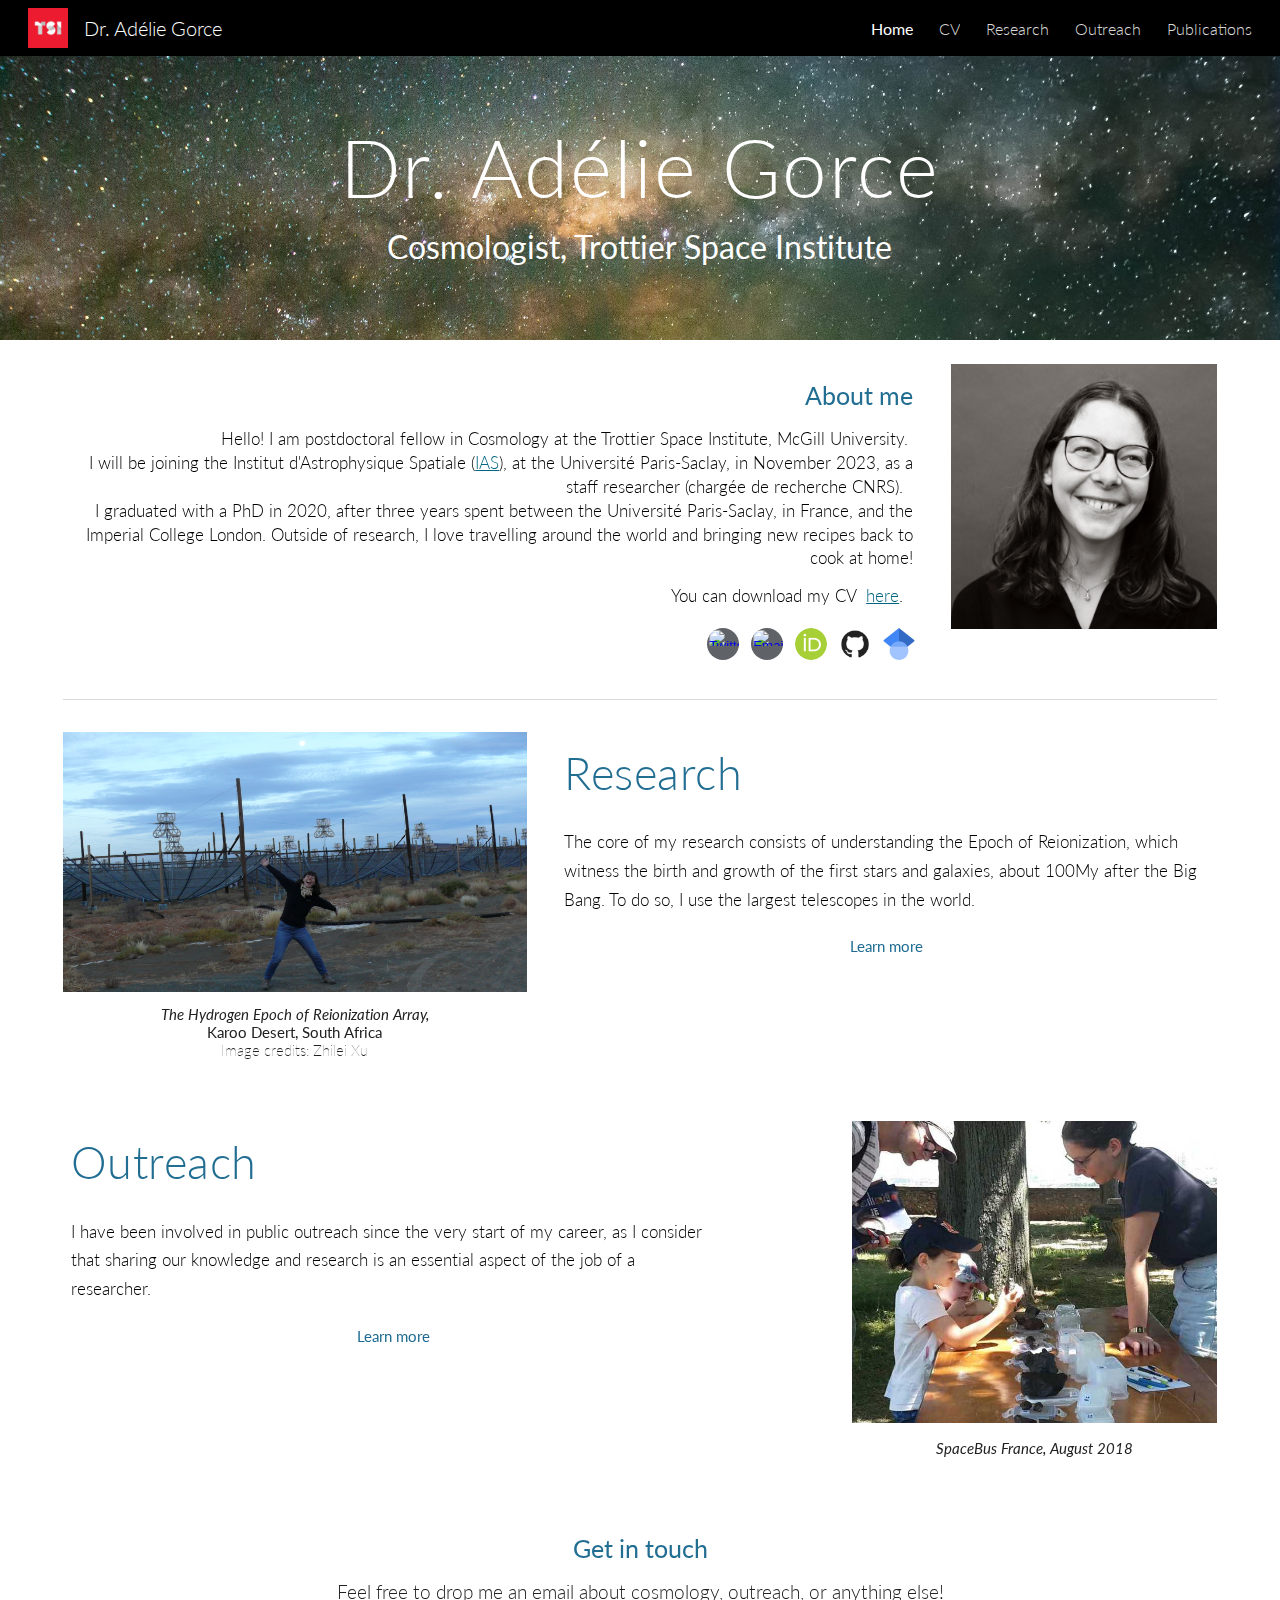
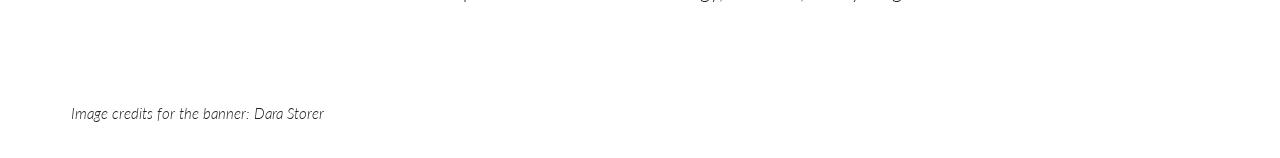
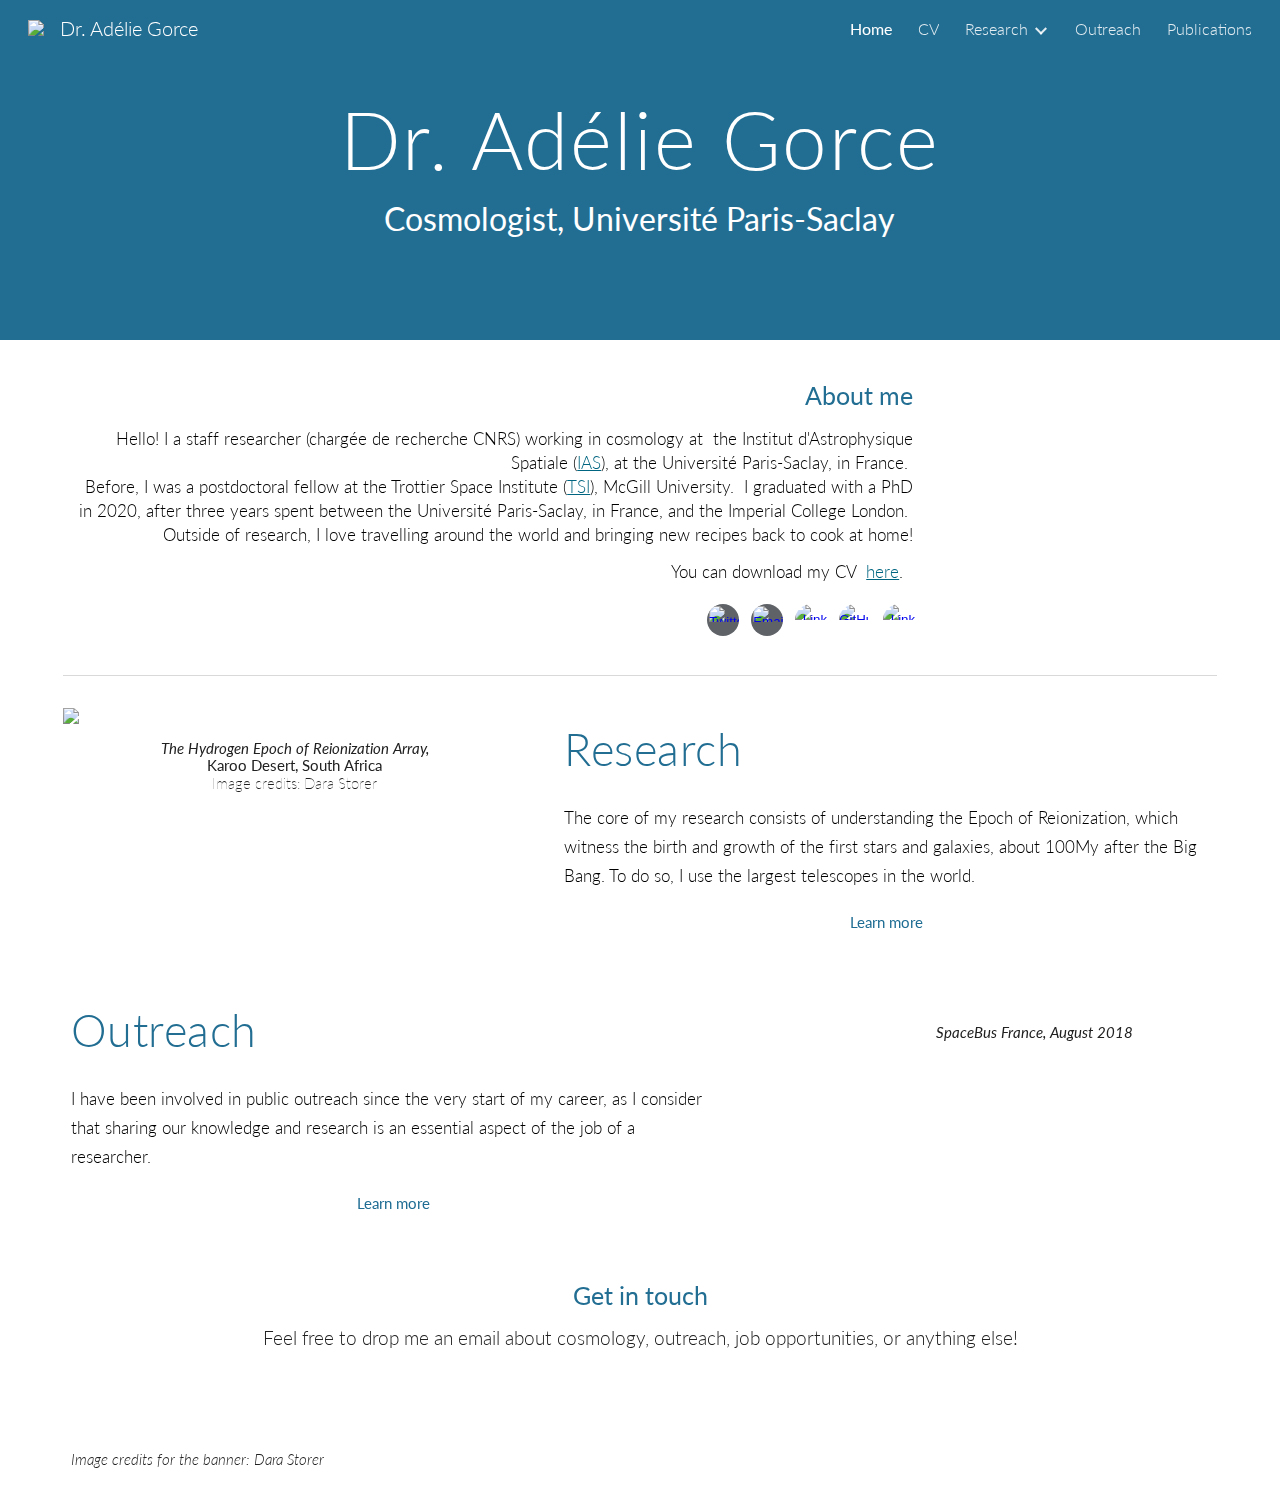
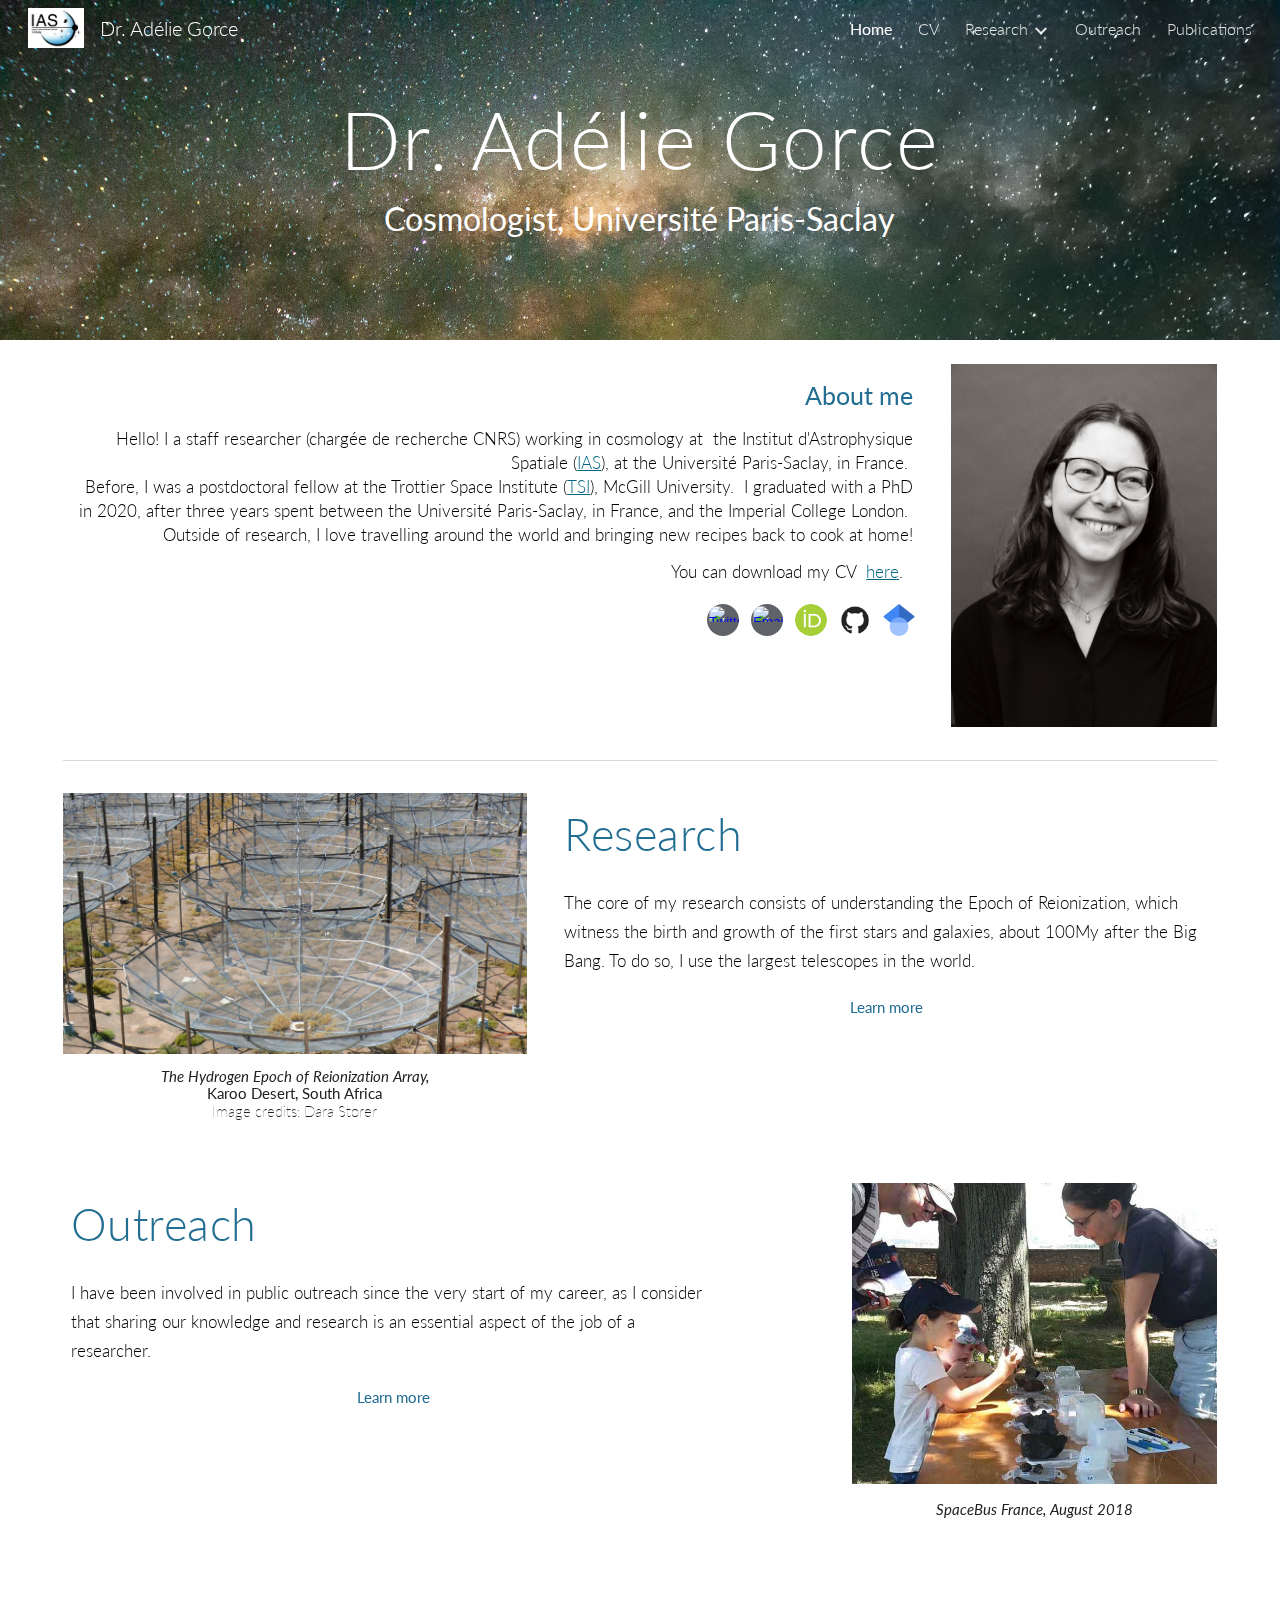
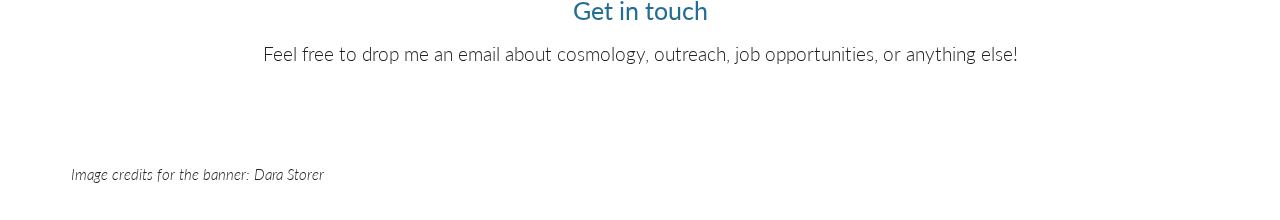
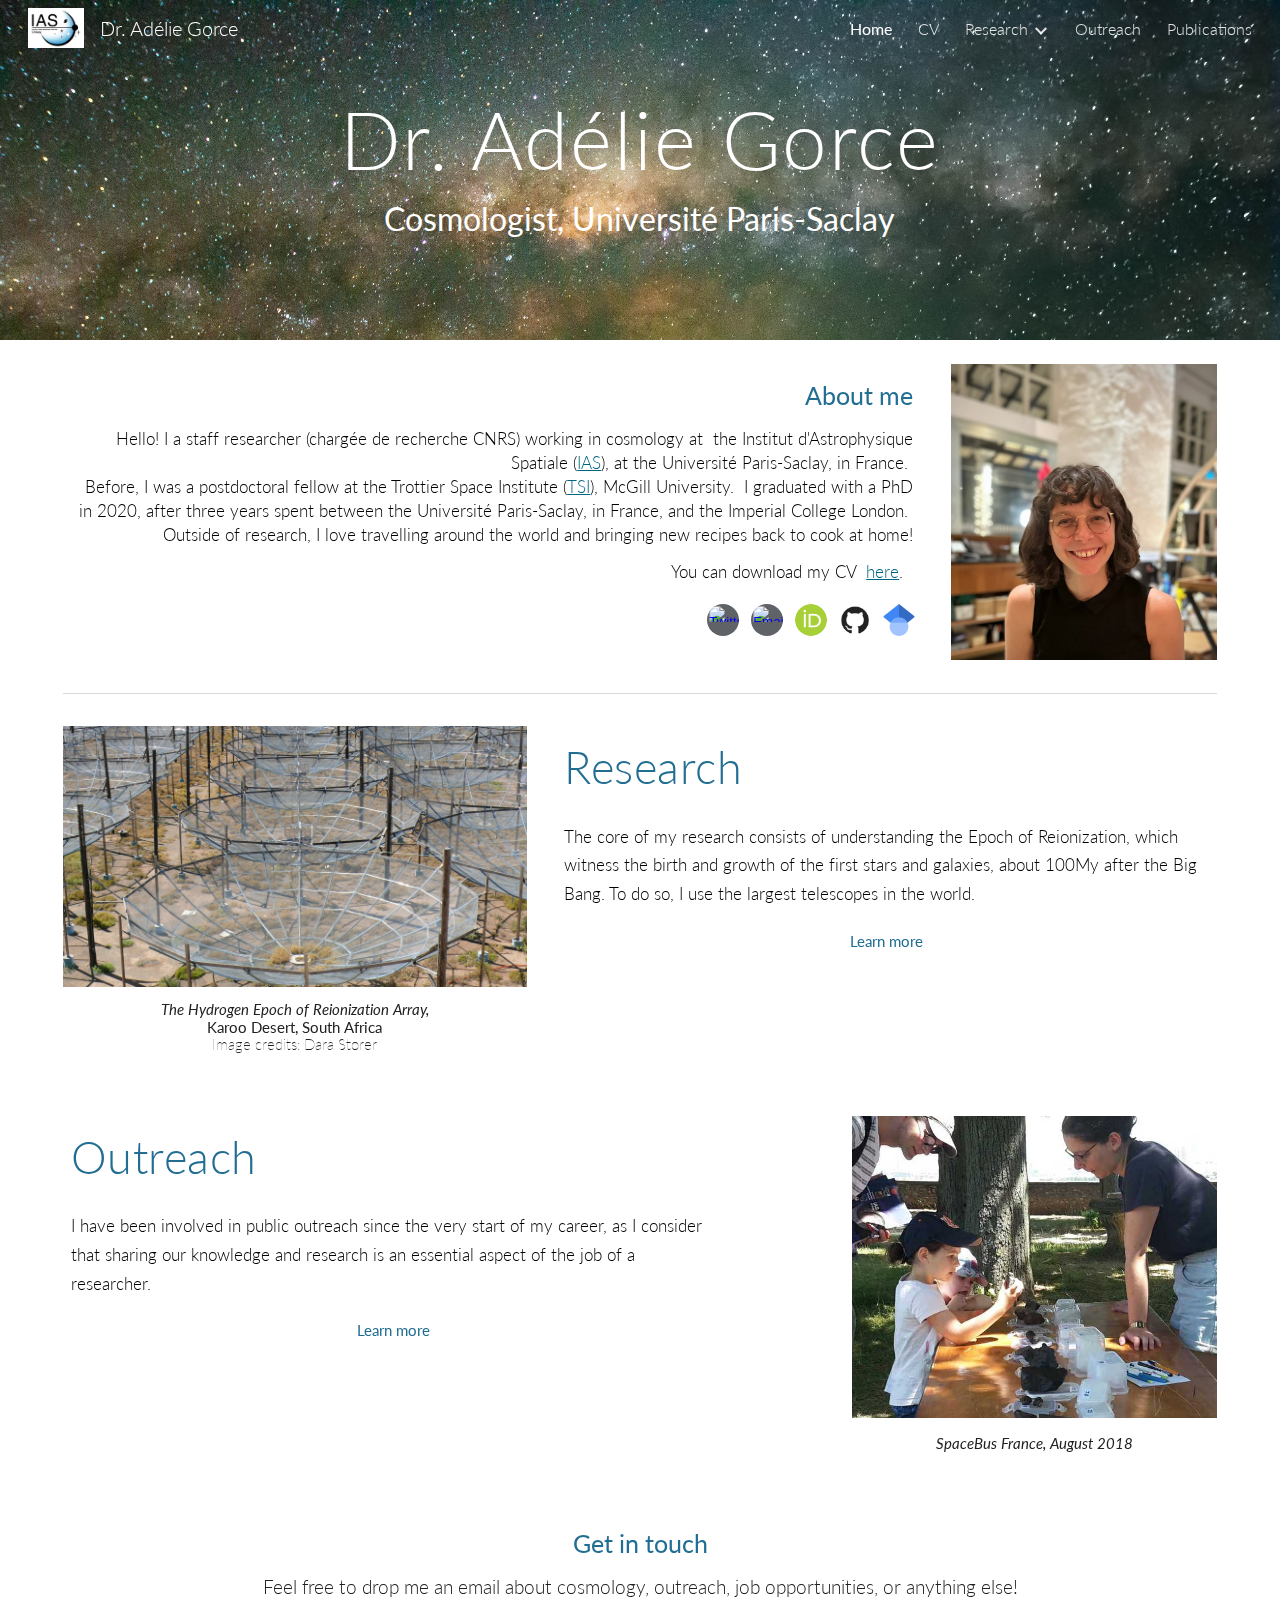
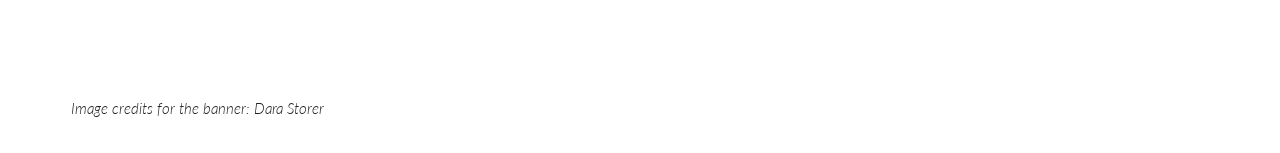
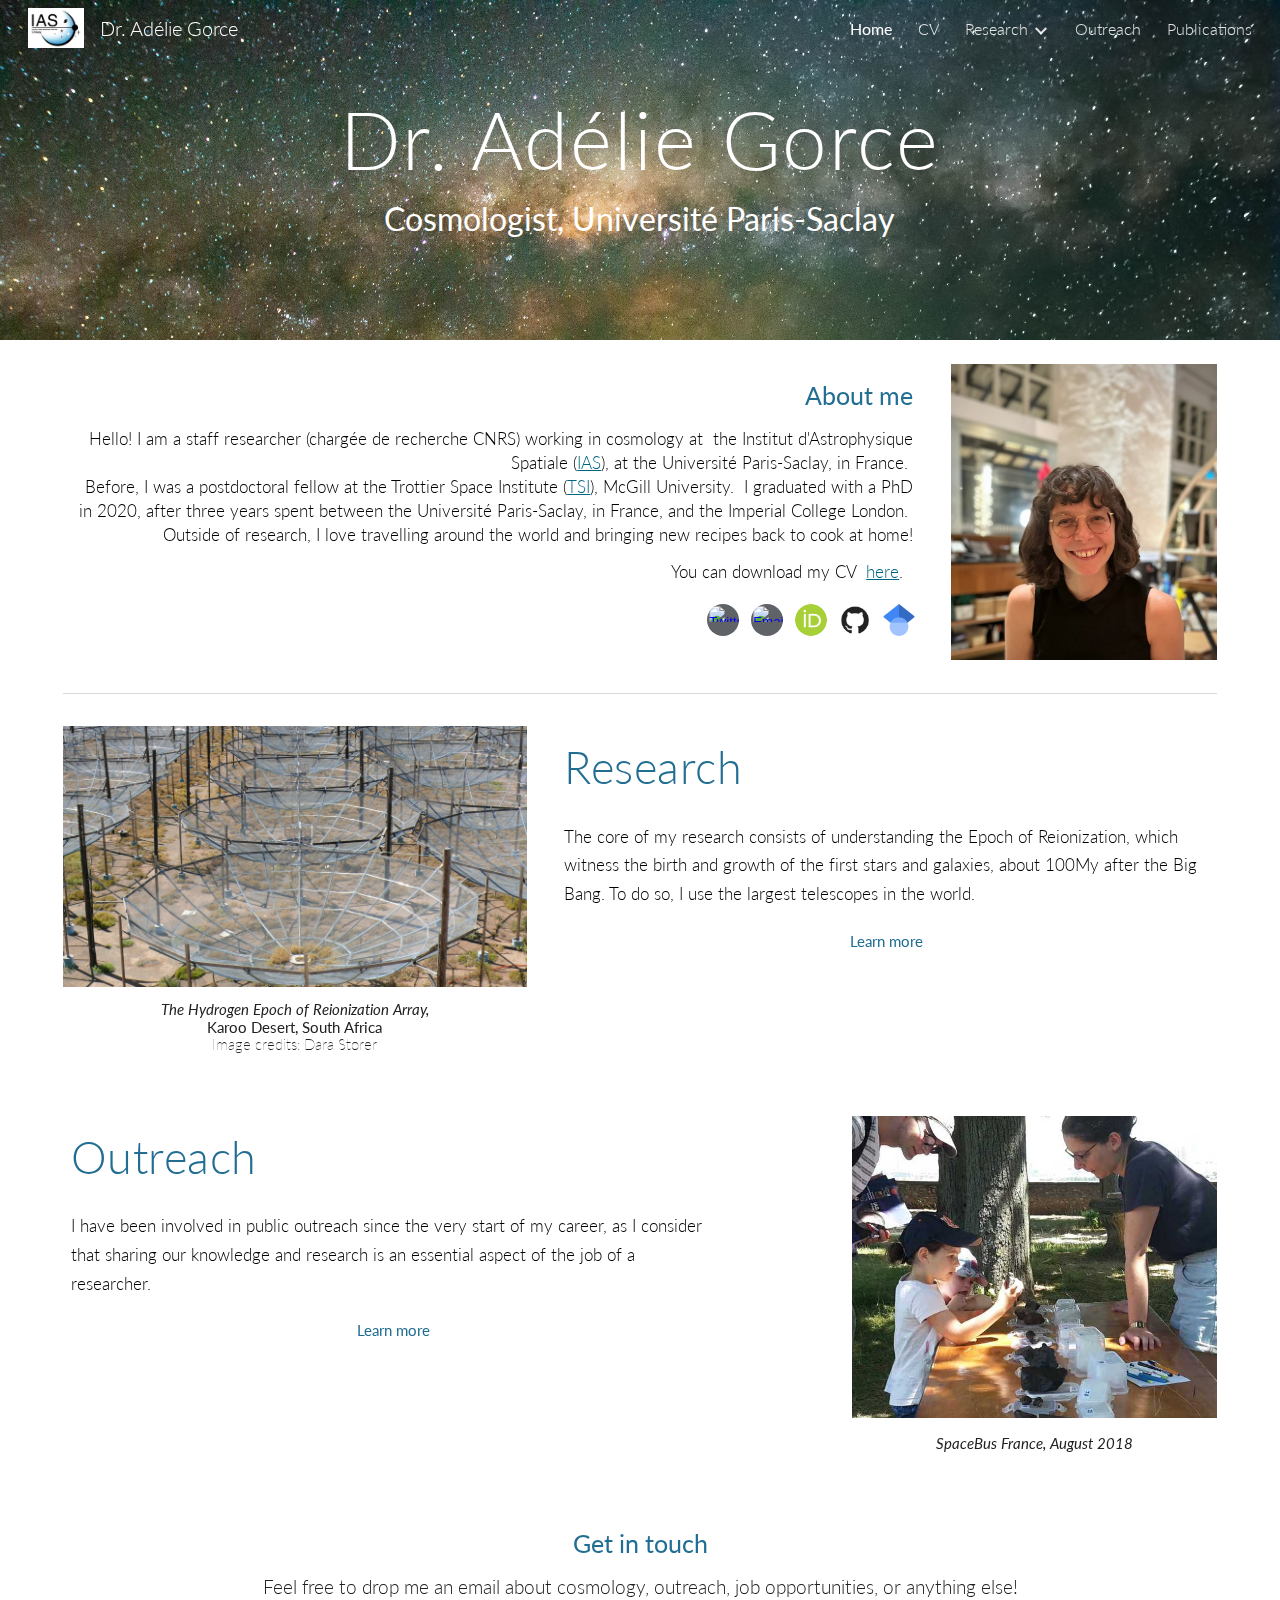
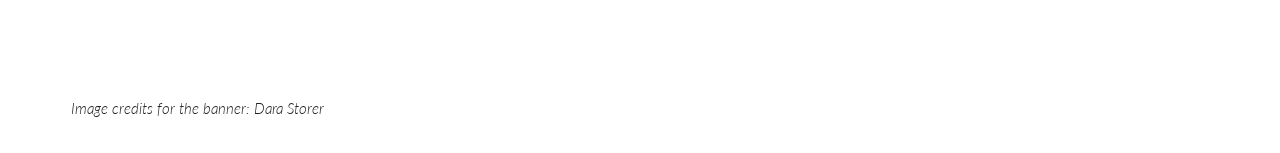
